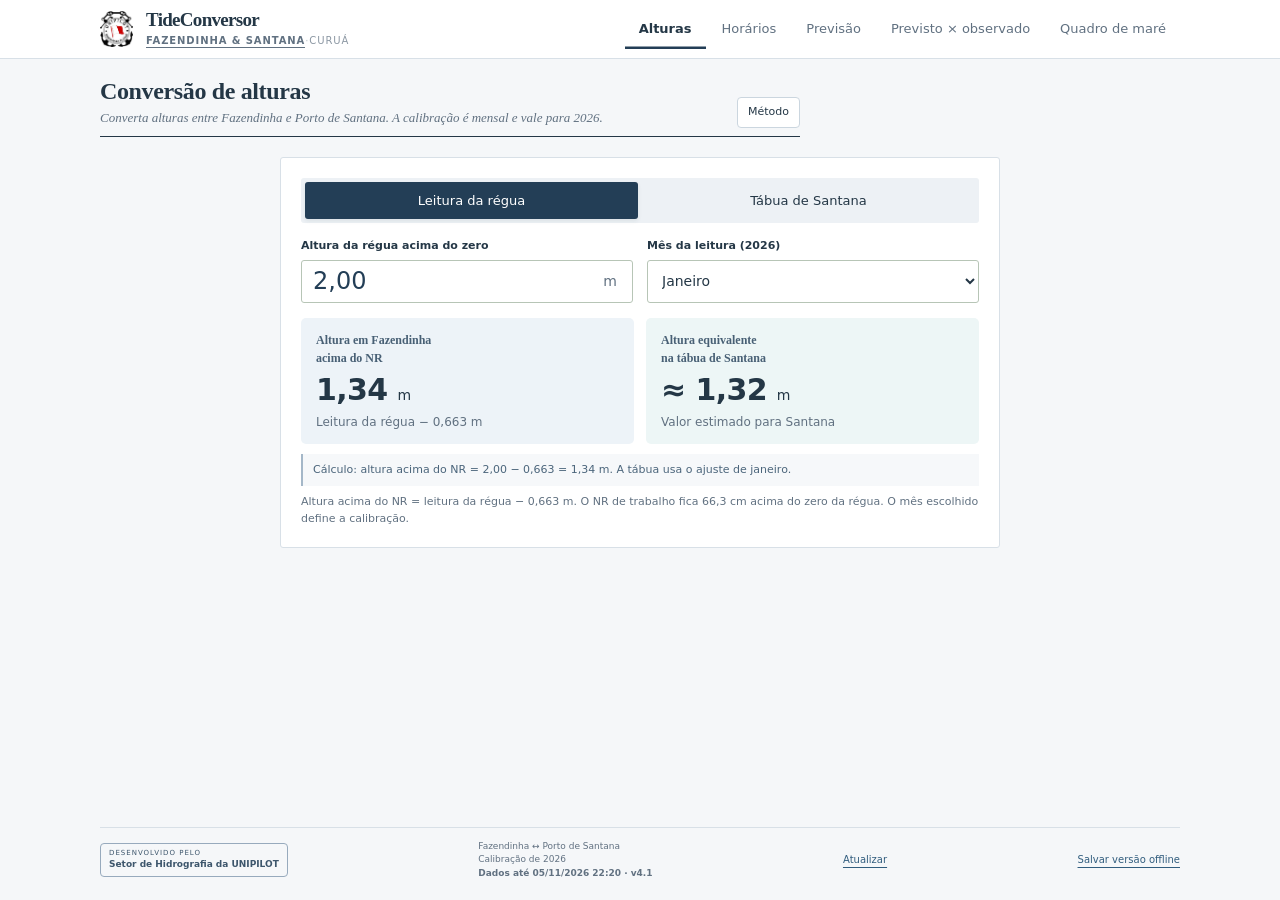
==== tideconversor/index.html @ 1ee5033d "Dados atualizados automaticamente" ====
<!doctype html><html lang="pt-BR"><head><meta charset="utf-8"><meta name="viewport" content="width=device-width,initial-scale=1"><meta name="theme-color" content="#233e56"><meta name="description" content="Converta alturas entre Fazendinha e Porto de Santana. Compare a maré prevista com a maré observada. Consulte o quadro de maré."><title>TideConversor</title><style>
:root{--forest:#173f35;--deep:#15382f;--leaf:#38664d;--sage:#e6ece1;--paper:#f5f4ed;--line:#dadfd3;--muted:#667367;--ochre:#a56c34;--water:#34798a;--ink:#243c32;--card:#fffef9}*{box-sizing:border-box}body{margin:0;background:var(--paper);color:var(--ink);font:15px/1.5 system-ui,-apple-system,sans-serif}button,input,select{font:inherit}button,a,select{touch-action:manipulation}button{cursor:pointer}button:focus-visible,a:focus-visible,input:focus-visible,select:focus-visible{outline:3px solid #c7aa65;outline-offset:4px}button{color:inherit}header{border-bottom:1px solid var(--line);background:#faf9f3}.top{max-width:1140px;margin:auto;padding:22px 28px;display:flex;justify-content:space-between;align-items:center;gap:18px}.brand{display:flex;align-items:center;gap:11px}.logo{width:38px;height:38px;background:var(--forest);border-radius:50%;display:grid;place-items:center;color:#ddd6ab}.brand strong{display:block;font:24px Georgia,serif;letter-spacing:-.7px}.brand span{display:block;font-size:10px;letter-spacing:1.2px;color:var(--muted);text-transform:uppercase}.topnav{display:flex;gap:7px}.topnav button{border:0;background:transparent;border-radius:25px;font-size:13px;padding:11px 19px}.topnav button[aria-selected=true]{color:white;background:var(--forest)}main{max-width:1140px;margin:auto;padding:34px 28px 45px}.hero{position:relative;background:var(--forest);border-radius:23px;overflow:hidden;min-height:195px;padding:30px 34px;color:#fffef0;margin-bottom:26px}.hero .content{position:relative;z-index:1;max-width:540px}.eyebrow{font-size:10px;letter-spacing:1.9px;text-transform:uppercase;font-weight:650;color:#d7ddbd}h1{font:39px/1.13 Georgia,serif;letter-spacing:-1px;margin:12px 0}.hero p{font-size:13px;margin:0;color:#d2e0d4;max-width:390px}.scene{position:absolute;inset:0 0 0 auto;width:55%;height:100%;opacity:.9}.panel[hidden]{display:none}.sectionhead{display:flex;justify-content:space-between;gap:20px;align-items:end;margin:28px 0 18px}h2{font:26px/1.2 Georgia,serif;letter-spacing:-.4px;margin:0 0 6px}.sub{font-size:12px;color:var(--muted);margin:0}.card{background:var(--card);border:1px solid var(--line);border-radius:19px;padding:25px}.converter-layout{display:grid;grid-template-columns:1.5fr 1fr;gap:22px}.label{display:block;font-size:12px;font-weight:650;margin-bottom:9px}.seg{display:flex;padding:4px;border-radius:12px;background:#edf0e8;gap:4px}.seg button{flex:1;border:0;background:none;border-radius:9px;padding:12px 8px;font-size:13px}.seg button[aria-pressed=true]{background:var(--forest);color:white;box-shadow:0 2px 4px #173f3515}.fields{display:grid;grid-template-columns:1fr 1fr;gap:18px;margin:24px 0}.inputbox{display:flex;align-items:center;border:1px solid #b7c5b6;border-radius:10px;overflow:hidden;height:57px}.inputbox input{width:100%;min-width:0;border:0;background:transparent;padding:12px;font-size:26px;color:var(--forest);outline:none}.inputbox span{padding-right:15px;color:var(--muted)}select{width:100%;height:57px;border:1px solid #b7c5b6;border-radius:10px;background:var(--card);color:var(--ink);padding:10px}.results{display:grid;grid-template-columns:1fr 1fr;gap:12px}.result{padding:20px 17px;border-radius:13px;background:#eaf0e3}.result.water{background:#e7f0ef}.result h3{font-size:12px;font-weight:600;margin:0 0 10px;min-height:36px;color:#4c6653}.number{font-size:35px;font-weight:600;line-height:1.2;letter-spacing:-1.3px;white-space:nowrap;font-variant-numeric:tabular-nums}.number small{font-size:15px;letter-spacing:0;font-weight:500}.hint{font-size:11px;color:var(--muted);margin-top:9px}.note{font-size:12px;color:var(--muted);margin:18px 0 0}.warning{padding:12px;border-radius:9px;background:#f7ead3;color:#83561b;font-size:12px;margin-top:14px}.warning[hidden]{display:none}.side{background:#e9eddf;display:flex;flex-direction:column;justify-content:space-between;min-height:350px;border:0}.side h2{font-size:30px;max-width:230px;margin:16px 0}.side p{font-size:13px;max-width:290px;color:#5b6d58}.side .tag{display:inline-block;font-size:10px;color:#5f7454;letter-spacing:1.5px}.mini-wave{width:100%;height:60px;color:#75906c}.footline{display:flex;justify-content:space-between;align-items:center;border-top:1px solid var(--line);padding-top:16px;margin-top:24px;gap:15px;font-size:11px;color:var(--muted)}.textbutton{background:none;border:0;padding:0;color:var(--leaf);text-decoration:underline;text-underline-offset:4px;font-size:12px}.lunar-toolbar{display:grid;grid-template-columns:1fr 1fr 1.3fr;gap:18px;padding:20px 24px;margin-bottom:20px}.lunar-toolbar select{height:43px;font-size:13px}.phasegrid{display:grid;grid-template-columns:1fr 1fr;gap:20px}.phasecard{padding:24px}.phase-title{display:flex;justify-content:space-between;align-items:center;border-bottom:1px solid var(--line);padding-bottom:17px;margin-bottom:20px}.phase-title h3{font:24px Georgia,serif;margin:0 0 4px}.phase-title p{font-size:11px;color:var(--muted);margin:0}.moonicon{display:flex;gap:5px}.moon{width:25px;height:25px;border-radius:50%;border:1px solid #aeb9a4;background:var(--forest)}.moon.full{background:#e1d7ac}.moon.quarter{background:linear-gradient(90deg,var(--forest) 50%,#e1d7ac 50%)}.moon.last{background:linear-gradient(90deg,#e1d7ac 50%,var(--forest) 50%)}.phase-values{display:grid;grid-template-columns:1fr 1fr;gap:18px}.phase-values>div+div{border-left:1px solid var(--line);padding-left:20px}.kind{font-size:11px;color:var(--muted);display:flex;gap:6px;align-items:center;margin-bottom:12px}.dot{display:inline-block;width:7px;height:7px;border-radius:50%;background:var(--leaf)}.dot.bm{background:var(--water)}.lagvalue{font-size:32px;letter-spacing:-1px;font-weight:600;line-height:1.15;font-variant-numeric:tabular-nums}.lagvalue small{font-size:13px;font-weight:400;letter-spacing:0}.direction{font-size:11px;color:var(--muted);margin-top:5px;min-height:16px}.stats{font-size:10px;color:var(--muted);line-height:1.65;margin-top:12px}.sample{color:#96652e;font-size:10px;margin-top:3px}.chart-head{display:flex;justify-content:space-between;gap:20px;align-items:center}.chart-head h3{font:21px Georgia,serif;margin:0}.chart-options{display:flex;gap:6px}.chip{border:1px solid var(--line);border-radius:20px;background:transparent;font-size:11px;padding:7px 12px}.chip[aria-pressed=true]{background:var(--sage);border-color:#a9bba4}.plotwrap{overflow-x:auto}.chart{width:100%;display:block;margin-top:14px;overflow:visible}.chart text{font-family:system-ui,sans-serif}.plotpoint{cursor:pointer}.plotpoint:focus{outline:none;stroke:var(--ochre);stroke-width:3px}.legend{font-size:11px;display:flex;gap:20px;color:var(--muted);margin-top:5px;flex-wrap:wrap}.tablewrap{overflow:auto;margin-top:18px}table{width:100%;border-collapse:collapse;font-size:12px;white-space:nowrap}th{font-weight:600;color:var(--muted);text-align:right;padding:12px 10px;border-bottom:1px solid var(--line)}td{padding:13px 10px;text-align:right;border-bottom:1px solid #e8ece3;font-variant-numeric:tabular-nums}th:first-child,td:first-child{text-align:left}tr.selected{background:#edf2e7}td small{font-size:9px;color:var(--muted);margin-left:5px}.monthbtn{font-size:12px;border:0;background:none;padding:3px 0;text-align:left;color:var(--forest);text-decoration:underline;text-underline-offset:4px}details{margin-top:24px;font-size:12px;color:var(--muted);line-height:1.7}summary{font-size:13px;color:var(--forest);cursor:pointer}details p{max-width:900px}details a{color:var(--leaf)}footer{display:flex;justify-content:space-between;gap:20px;margin-top:26px;padding-top:20px;border-top:1px solid var(--line);font-size:11px;color:var(--muted)}.stamp{font-size:10px;color:#617357;letter-spacing:.8px}.month-title{color:var(--leaf)}.sign-note{display:flex;gap:8px;flex-wrap:wrap;font-size:11px;color:var(--muted);margin-top:14px}.pill{padding:6px 10px;border-radius:20px;background:#e8ece2}.empty{color:#879387}.calibration{padding:14px;background:#e9eee3;border-radius:10px;font-size:11px;font-variant-numeric:tabular-nums}.calendar{display:flex;flex-wrap:wrap;gap:6px;margin-top:15px}.calendar span{padding:5px 9px;border-radius:16px;background:#eff2e9;font-size:10px;color:var(--muted)}@media(max-width:760px){.top{padding:17px 18px}.brand strong{font-size:21px}.brand span{font-size:8px}.logo{width:32px;height:32px}.topnav button{padding:10px 12px;font-size:11px}main{padding:22px 18px 30px}.hero{padding:26px;min-height:200px}.hero h1{font-size:33px;max-width:320px}.hero p{max-width:260px}.scene{width:70%;opacity:.35}.converter-layout{grid-template-columns:1fr}.side{display:none}.card{padding:21px}.lunar-toolbar{grid-template-columns:1fr 1fr;gap:12px}.lunar-toolbar>div:last-child{grid-column:1/-1}.lunar-toolbar .label{min-height:36px}.chart{min-width:800px}.chart text{font-size:14px}.phasegrid{gap:13px}.phasecard{padding:19px 15px}.phase-title h3{font-size:22px}.phase-values{gap:9px}.phase-values>div+div{padding-left:10px}.lagvalue{font-size:27px}.moon{width:18px;height:18px}.chart-head{align-items:start}footer{font-size:10px}.sectionhead h2{font-size:25px}}@media(max-width:460px){.brand span{display:none}.topnav{gap:2px}.topnav button{padding:9px 11px}.hero{min-height:185px}.hero h1{font-size:31px}.phasegrid{grid-template-columns:1fr}.phase-values{gap:20px}.phase-values>div+div{padding-left:20px}.lagvalue{font-size:33px}.phasecard{padding:21px}.moon{width:24px;height:24px}.chart-head{flex-direction:column;gap:12px}.fields{gap:12px}.result{padding:17px 12px}.number{font-size:30px}.sectionhead{gap:12px}.stamp{max-width:100px;text-align:right}.chart text{font-size:14px}.top{gap:8px}.logo{display:none}}@media(prefers-reduced-motion:no-preference){button,.card{transition:background .18s ease,color .18s ease}.panel{animation:appear .25s ease}@keyframes appear{from{opacity:.4;transform:translateY(4px)}to{opacity:1;transform:none}}}

/* Scientific interface */
:root{--forest:#233e56;--deep:#1c3449;--leaf:#315d7e;--sage:#eaf0f5;--paper:#f5f7f9;--line:#d8e0e7;--muted:#617181;--ochre:#9c6d27;--water:#16818b;--ink:#243746;--card:#fff}
body{font-size:14px}header{background:white}.top,main{max-width:1020px}.top{padding:20px 26px}.brand strong{font:650 24px/1.2 system-ui,sans-serif;letter-spacing:-.7px}.brand span{font-size:10px;letter-spacing:.5px;margin-top:4px}.topnav button{border-radius:5px;padding:10px 18px}.sectionhead{margin:6px 0 20px}main{padding-top:28px}h2{font:600 23px/1.3 system-ui,sans-serif;letter-spacing:-.5px}.card{border-radius:7px;box-shadow:none}.converter-layout{display:block;max-width:700px;margin:auto}.converter-layout>.card{padding:27px}.converter-layout~details{max-width:700px;margin:24px auto}.panel#converter>.sectionhead{max-width:700px;margin:0 auto 20px}.seg,.seg button,.inputbox,select{border-radius:5px}.seg{background:#edf1f5}.result{border-radius:5px;background:#edf3f8}.result.water{background:#edf6f6}.result h3{color:#486075}.number{font-size:37px;font-weight:600;letter-spacing:-1px}.fields{margin:24px 0}.lunar-toolbar{padding:19px 22px}.phasecard{padding:22px}.phase-title h3{font:600 20px system-ui,sans-serif}.phase-title{padding-bottom:14px}.phase-values{gap:22px}.lagvalue{font-size:31px}.moonicon{display:none}.chart-head h3{font:600 19px system-ui,sans-serif}.chip,.pill,.calendar span{border-radius:4px}.pill{background:#eaf0f5}.interpretation{border-left:3px solid #8da3b7;background:#edf2f6;padding:11px 14px;color:#435e73}.chart text{fill:#607384}.stats{font-size:11px}.sample{font-size:11px}.chart .plotpoint{fill-opacity:.9}.calibration{background:#edf2f6;border-radius:4px}footer{margin-top:28px}a,.textbutton{color:#315d7e}table{font-size:12px}tr.selected{background:#edf3f8}.calendar span{background:#edf2f6}.result h3{font-size:12px}.sectionhead .sub{font-size:12px}
@media(max-width:760px){.top{padding:17px 18px}.brand strong{font-size:23px}.topnav button{padding:9px 14px}.phasegrid{gap:14px}.sectionhead h2{font-size:22px}.lunar-toolbar{padding:18px}.lunar-toolbar .label{min-height:32px}.converter-layout>.card{padding:22px}.converter-layout~details{margin-top:22px}}
@media(max-width:460px){.top{gap:12px}.brand span{display:none}.brand strong{font-size:22px}.topnav button{font-size:12px;padding:9px 12px}.phasegrid{grid-template-columns:1fr}.phasecard{padding:21px}.lagvalue{font-size:32px}.number{font-size:30px}.result h3{min-height:54px}.result{padding:16px 12px}.converter-layout>.card{padding:18px}.fields{gap:12px}.sectionhead{align-items:center}.chart-head{gap:12px}.chart-head h3{font-size:18px}.label{font-size:11px}}

.institution-logo{display:block;width:48px;height:52px;object-fit:contain}.brand{gap:13px}.developer-stamp{border:1px solid #97aabd;border-radius:4px;padding:9px 12px;display:flex;flex-direction:column;gap:2px;color:#3d566c;max-width:320px}.developer-stamp span{font-size:9px;letter-spacing:1px}.developer-stamp strong{font-size:11px;font-weight:650}footer{align-items:center;flex-wrap:wrap}.calculation{font-size:12px;color:#4b657b;background:#f6f8fa;border-left:2px solid #a4b7c8;padding:10px 12px;margin:16px 0 0;line-height:1.7}.calculation:empty{display:none}.comparison-grid{display:grid;grid-template-columns:repeat(3,1fr);gap:15px;margin-top:21px}.comparison-card h3{font-size:13px;margin:0 0 10px}.comparison-card .number{font-size:29px}.comparison-card .hint{line-height:1.7}.history-plot{margin-top:24px}.history-years{display:flex;gap:20px;margin:20px 0 4px;flex-wrap:wrap;font-size:12px}.history-years label{display:flex;gap:7px;align-items:center;cursor:pointer}.history-years i{width:8px;height:8px;border-radius:50%}.history-years input{accent-color:#315d7e}.history-readout{font-size:12px;color:#3f5f78;padding:11px;background:#eef3f8;margin:13px 0}.history-plot caption{font-size:12px;color:#617181;text-align:left;margin:8px 0 12px}.history-plot select{height:43px;font-size:12px}#historyChart .history-point{cursor:pointer}#historyChart .history-point:focus{stroke:#1b3040;stroke-width:3;outline:none}.reference-help{font-size:12px;color:#617181}@media(max-width:600px){.top{flex-wrap:wrap}.topnav{width:100%;justify-content:space-between}.topnav button{flex:1;padding:10px 8px}.institution-logo{width:39px;height:43px}.brand span{display:block}.comparison-grid{grid-template-columns:1fr}.comparison-card{display:grid;grid-template-columns:1fr 1fr;align-items:center;gap:4px 12px}.comparison-card .hint{grid-column:1/-1}.comparison-card h3{margin:0}.comparison-card .number{text-align:right;font-size:27px}.history-plot .chart-head{align-items:stretch}.history-plot select{width:100%}.developer-stamp{width:100%;max-width:none}footer{gap:16px}.calculation{font-size:11px}}

html{height:100%}body{height:100dvh;min-height:0;overflow:hidden;display:flex;flex-direction:column}header{flex:none}.top{padding:9px 20px;max-width:1120px;gap:16px}.institution-logo{width:33px;height:36px}.brand strong{font-size:21px}.brand span{font-size:9px;margin-top:1px}.topnav{gap:4px}.topnav button{padding:8px 14px;font-size:12px}main{width:100%;max-width:1120px;padding:12px 20px 8px;flex:1;min-height:0;display:flex;flex-direction:column;overflow:hidden}.panel{flex:1;min-height:0;display:flex;flex-direction:column;gap:8px;overflow:hidden}.panel[hidden],[hidden]{display:none!important}.sectionhead,.panel#converter>.sectionhead{margin:0 0 3px;flex:none;gap:12px;width:100%}h2,.sectionhead h2{font-size:20px;margin-bottom:3px}.sub{font-size:11px}.card{padding:15px}.converter-layout{width:100%;max-width:720px;flex:none;margin:0 auto}.converter-layout>.card{padding:20px}.seg button{padding:9px}.fields{margin:15px 0;gap:14px}.label{margin-bottom:5px;font-size:11px}select,.inputbox{height:43px}.inputbox input{padding:8px 11px;font-size:24px}.result{padding:13px 15px}.result h3{min-height:31px;margin-bottom:5px}.number{font-size:31px}.hint{margin-top:5px;font-size:10px}.calculation{padding:7px 10px;margin-top:10px;font-size:11px}.note{margin-top:8px;font-size:11px}.panel details{display:none}.method-button{border:1px solid #cbd6df;background:#fff;border-radius:4px;padding:6px 10px;font-size:11px;white-space:nowrap}.section-actions{display:flex;align-items:center;gap:14px}footer{flex:none;margin:6px 0 0;padding:6px 0 0;gap:14px;font-size:9px;min-height:33px;flex-wrap:nowrap}.developer-stamp{padding:4px 8px;gap:0;max-width:none}.developer-stamp span{font-size:7px}.developer-stamp strong{font-size:9px}footer .textbutton{font-size:10px}.subnav{display:flex;align-items:center;gap:6px;flex:none}.subnav .chip{padding:5px 13px;font-size:11px}.subview{min-height:0;flex:1;overflow:hidden}.subview.card{padding:14px}.subview .tablewrap{margin-top:0;max-height:100%;overflow:auto}.subview table th,.subview table td{padding:6px 9px}.subview table caption{margin:0 0 7px!important;font-size:11px!important}.lunar-toolbar{margin:0;padding:10px 14px;gap:12px;flex:none}.lunar-toolbar select{height:35px;font-size:12px}.lunar-toolbar .label{min-height:0}.phasegrid{gap:14px}.phasecard{padding:16px}.phase-title{padding-bottom:10px;margin-bottom:12px}.phase-title h3{font-size:19px}.phase-title p{font-size:10px}.lagvalue{font-size:30px}.stats{margin-top:8px;font-size:11px}.direction{font-size:11px}.sign-note{margin-top:8px}.pill{padding:4px 8px}.calendar{margin-top:8px}.interpretation{padding:8px 11px}.chart{margin-top:6px;min-width:0}.subview .plotwrap{height:calc(100% - 70px);min-height:140px;overflow:hidden}.subview .chart{width:100%;height:100%;min-width:0}.chart-head h3{font-size:17px}.chart-options{flex:none}.legend{font-size:10px}.chart-head .sub{font-size:10px}.comparison-grid{margin-top:5px;gap:12px}.comparison-card .number{font-size:26px}.comparison-card h3{font-size:12px}.comparison-card .hint{font-size:11px}.history-plot{margin:0}.history-toolbar{display:flex;align-items:center;justify-content:space-between;gap:12px;flex:none}.history-reference{display:flex;gap:8px;align-items:center}.history-reference .label{margin:0}.history-reference select{height:33px;font-size:11px;width:190px}.history-years{margin:8px 0 0;gap:16px;font-size:11px}.history-readout{padding:7px 10px;margin:6px 0 0;font-size:11px}.history-chart-view{display:flex;flex-direction:column}.history-chart-view .plotwrap{flex:1;height:auto;min-height:130px}.history-chart-view .hint{display:none}.comparison-summary{overflow:hidden}.forecast-controls{display:grid;grid-template-columns:1.25fr 1fr .8fr 1.25fr;gap:12px;flex:none;padding:11px 14px}.forecast-controls select,.forecast-controls input{height:37px;width:100%;padding:7px 9px;border:1px solid #b7c5d0;border-radius:4px;background:white;color:var(--ink);font:12px system-ui;min-width:0}.forecast-results{display:grid;grid-template-columns:1fr 1fr;gap:12px;flex:none}.forecast-results .result h3{min-height:0}.forecast-results .number{font-size:29px}.forecast-results .hint{font-size:11px}.forecast-output{flex:1;min-height:0;padding:8px 14px;overflow:hidden;display:flex;flex-direction:column}.forecast-output .chart{flex:1;min-height:90px;width:100%;height:100%;min-width:0}.forecast-output .tablewrap{margin:0;overflow:auto}.forecast-output td,.forecast-output th{padding:9px}.forecast-note{font-size:10px;color:#617181;margin:0;line-height:1.5;flex:none}.forecast-results .hint{min-height:16px}.warning{margin:0;padding:8px 11px;flex:none}.method-dialog{max-width:760px;width:calc(100% - 30px);max-height:85dvh;border:1px solid #becbd5;border-radius:7px;padding:0;color:var(--ink);background:white}.method-dialog::backdrop{background:#17324860}.dialog-head{display:flex;justify-content:space-between;align-items:center;gap:20px;padding:15px 20px;border-bottom:1px solid #d8e0e7}.dialog-head h2{margin:0;font-size:19px}.dialog-head button{border:1px solid #c5d1dc;border-radius:4px;background:#fff;padding:5px 10px}.dialog-body{padding:5px 20px 15px;overflow:auto;max-height:calc(85dvh - 65px);font-size:13px;line-height:1.65}.dialog-body a{color:#315d7e}.dialog-body .calibration{font-size:12px}
@media(max-width:600px){.top{padding:7px 12px;gap:5px}.brand{gap:9px}.institution-logo{width:27px;height:29px}.brand strong{font-size:20px}.brand span{font-size:8px}.topnav{width:100%;justify-content:space-between;gap:3px}.topnav button{flex:1;padding:6px 5px;font-size:11px}main{padding:8px 12px 5px}.sectionhead h2{font-size:17px}.sectionhead .sub{font-size:10px}.section-actions{gap:9px}.method-button{padding:5px 7px;font-size:10px}.sectionhead .textbutton{font-size:10px}.converter-layout>.card{padding:14px}.fields{margin:12px 0;gap:10px}.fields .label{font-size:10px}.fields select{font-size:12px}.result{padding:11px 12px}.result h3{font-size:11px;min-height:31px}.number{font-size:29px}.hint{font-size:10px}.calculation{font-size:10px;padding:7px 9px}.note{font-size:10px}.lunar-toolbar{grid-template-columns:.8fr .65fr 1.35fr;padding:8px;gap:7px}.lunar-toolbar>div:last-child{grid-column:auto}.lunar-toolbar select{font-size:10px;height:33px;padding:5px 4px}.lunar-toolbar .label{font-size:10px;white-space:nowrap}.phasegrid{grid-template-columns:1fr;gap:8px}.phasecard{padding:11px 14px}.phase-title{margin-bottom:8px;padding-bottom:7px;display:flex;align-items:center}.phase-title>div{display:flex;align-items:baseline;gap:9px}.phase-title h3{font-size:17px}.phase-title p{font-size:9px}.phase-values{gap:18px}.phase-values>div+div{padding-left:18px}.kind{font-size:10px;margin-bottom:5px}.lagvalue{font-size:26px}.stats{font-size:9px;margin-top:5px}.direction,.sample{font-size:9px;margin-top:3px}.interpretation{font-size:10px;padding:6px 9px;margin-top:7px}.pill{font-size:9px;padding:3px 6px}.sign-note{gap:5px;margin-top:6px}.calendar{gap:4px;margin-top:6px}.calendar span{padding:3px 6px;font-size:9px}.subnav{gap:5px}.subnav .chip{padding:5px 10px;font-size:10px}.chart-head{flex-direction:row;align-items:center;gap:8px}.chart-head h3{font-size:15px}.chart-head .sub{display:none}.chip{padding:5px 8px;font-size:10px}.subview.card{padding:10px}.subview .tablewrap{margin:0}.subview table{font-size:10px}.subview table th,.subview table td{padding:6px 5px}.subview td small{font-size:9px;display:inline;margin-left:3px}.subview .monthbtn{font-size:10px;line-height:1.2;padding:0}.subview .plotwrap{height:calc(100% - 65px)}.subview .chart{min-width:0}.chart text{font-size:14px}.history-toolbar{gap:8px;flex-wrap:wrap}.history-reference .label{font-size:10px}.history-reference select{height:29px;width:150px;font-size:10px}.comparison-grid{grid-template-columns:1fr;gap:7px;margin-top:6px}.comparison-card{padding:11px 13px;gap:2px 9px}.comparison-card h3{font-size:11px}.comparison-card .number{font-size:23px}.comparison-card .number small{font-size:11px}.comparison-card .hint{font-size:10px;margin-top:3px}.history-years{font-size:10px;gap:10px}.history-readout{font-size:10px;padding:6px 8px}.forecast-controls{grid-template-columns:1fr 1fr;padding:9px;gap:7px 10px}.forecast-controls .label{font-size:10px}.forecast-controls select,.forecast-controls input{height:32px;font-size:11px;padding:5px 7px}.forecast-results{gap:8px}.forecast-results .result{padding:10px 12px}.forecast-results .number{font-size:26px}.forecast-results .hint{font-size:9px;line-height:1.4}.forecast-note{font-size:9px;line-height:1.4}.forecast-output{padding:5px 8px}.forecast-output .hint{font-size:9px}.forecast-output .tablewrap{max-height:100%}.forecast-output th,.forecast-output td{padding:7px 5px;font-size:10px}.forecast-output .chart{min-width:0}footer{padding-top:5px;margin-top:4px;gap:10px;min-height:31px;display:flex;flex-wrap:nowrap}.developer-stamp{width:auto;padding:3px 6px;flex:1}.developer-stamp strong{font-size:8px}.developer-stamp span{font-size:6px}footer>span{display:none}footer .textbutton{font-size:9px}.dialog-body{font-size:12px}.method-dialog{width:calc(100% - 20px)}}
@media(max-height:650px){.panel{gap:5px}.top{padding-top:5px;padding-bottom:5px}.card{padding:10px}.converter-layout>.card{padding:12px}.fields{margin:9px 0}.result{padding:9px 12px}.calculation{margin-top:7px}.phasecard{padding:9px 12px}.phase-title{margin-bottom:6px;padding-bottom:5px}.stats{margin-top:4px}.direction{min-height:12px}.number{font-size:27px}.subview table th,.subview table td{padding-top:4px;padding-bottom:4px}.forecast-controls{padding:7px}.forecast-results .number{font-size:24px}h2,.sectionhead h2{font-size:17px}}
#calendar{display:none}@media(max-height:520px){body{height:auto;min-height:100dvh;overflow:auto}main{overflow:visible}.panel{overflow:visible;min-height:430px}}
.est-sw{display:flex;gap:6px;align-items:center;flex-wrap:wrap}.est-sw a{color:inherit;text-decoration:none;opacity:.72;border-bottom:1.5px solid transparent;padding:1px 0}.est-sw a[aria-current=page]{opacity:1;font-weight:700;border-bottom-color:currentColor}.est-sw i{opacity:.4;font-style:normal}</style><style>/* Aba Previsto × observado (compartilhada pela v1 e pela v2) */
#compare .intro{background:var(--sage);border-radius:14px;padding:12px 16px;font-size:14px;margin:0 0 16px}
#compare .chips{display:flex;gap:8px;flex-wrap:wrap;margin-top:6px}
#compare .cmp-nav{display:flex;gap:8px;align-items:center;flex-wrap:wrap;margin-top:6px}
#compare .cmp-nav input{border:1.5px solid var(--line);border-radius:12px;background:var(--paper);padding:8px 10px;font:inherit;color:inherit;min-width:0}
#compare .step{border:0;background:var(--sage);border-radius:9px;width:34px;height:34px;font-size:18px;cursor:pointer;color:inherit}
#compare .cmp-tag{margin:12px 0 0;font-size:13px;padding:8px 12px;border-radius:10px;background:var(--sage)}
#compare .cmp-tag.test{background:#e0f0e6;color:#1d5a3b}#compare .cmp-tag.fit{background:#eceae2;color:#58564f}#compare .cmp-tag.sparse{background:#fbefd3;color:#6a4710}
#compare .cmp-cards{display:grid;grid-template-columns:repeat(4,1fr);gap:12px;margin:0 0 16px}
#compare .cmp-card{background:var(--card);border:1px solid var(--line);border-radius:14px;padding:12px 14px}
#compare .cmp-card .k{font-size:11px;letter-spacing:.6px;text-transform:uppercase;color:var(--muted)}
#compare .cmp-card .v{font:30px Georgia,serif;letter-spacing:-.8px;margin:2px 0}#compare .cmp-card .v small{font-size:14px;color:var(--muted)}
#compare .cmp-card .s{font-size:12.5px;color:var(--muted);line-height:1.4}
#compare .cmp-verdict{font-size:15px;margin:12px 2px 12px}
#compare .cmp-legend{display:flex;gap:16px;flex-wrap:wrap;color:var(--muted);font-size:12.5px;margin:6px 0}
#compare .cmp-legend i{width:12px;height:12px;border-radius:3px;display:inline-block;margin-right:5px;vertical-align:-2px}
#compare .cmp-chart{position:relative}
#compare canvas{width:100%;display:block}#compare #cmpErr{margin-top:4px}
#compare .cmp-cursor{position:absolute;top:0;bottom:0;width:1px;background:var(--ochre);pointer-events:none}
#compare .cmp-tip{position:absolute;top:6px;z-index:3;background:var(--forest,#173f35);color:#fff;border-radius:10px;padding:8px 11px;font-size:12.5px;line-height:1.45;pointer-events:none;white-space:nowrap;box-shadow:0 2px 8px rgba(0,0,0,.25)}
#compare .card{margin-bottom:16px}
#compare table{width:100%;border-collapse:collapse;font-size:13.5px;font-variant-numeric:tabular-nums}
#compare th,#compare td{text-align:right;padding:7px 9px;border-bottom:1px solid var(--line);white-space:nowrap}
#compare th:first-child,#compare td:first-child{text-align:left}
#compare th{font-size:11px;text-transform:uppercase;letter-spacing:.6px;color:var(--muted);font-weight:600}
#compare td.good{color:#1d7a4b}#compare td.bad{color:#b3402b}
#compare .tablewrap{max-height:340px;overflow:auto}
@media (max-width:860px){#compare .cmp-cards{grid-template-columns:1fr 1fr}}
@media (max-width:480px){#compare .cmp-cards{grid-template-columns:1fr}}
#compare [hidden]{display:none!important}
/* Quadro de maré (carta náutica) */
#carta .carta-box{background:var(--card,#fff);border:2px solid var(--forest,#173f35);outline:1px solid var(--forest,#173f35);outline-offset:3px;padding:18px 20px;margin:4px 4px 16px}
#carta .carta-head{display:flex;flex-direction:column;gap:2px;text-align:center;border-bottom:2px solid var(--forest,#173f35);padding-bottom:10px;margin-bottom:12px}
#carta .carta-head span{font-size:12px;letter-spacing:2.5px;color:var(--muted)}#carta .carta-head b{font:700 21px Georgia,serif;letter-spacing:.5px}#carta .carta-head i{font-size:12.5px;color:var(--muted);font-style:normal}
#carta h3{font:700 12px system-ui,sans-serif;letter-spacing:1.4px;text-transform:uppercase;color:var(--forest,#173f35);margin:16px 0 6px}
#carta .carta-grid{display:grid;grid-template-columns:1.1fr 1fr;gap:22px;align-items:start}
#carta .carta-tab{width:100%;border-collapse:collapse;font-size:13.5px;font-variant-numeric:tabular-nums}
#carta .carta-tab th,#carta .carta-tab td{padding:6px 8px;border:1px solid var(--line);text-align:right}#carta .carta-tab th{font-size:11px;font-weight:600;color:var(--muted);background:var(--sage,#eef)}
#carta .carta-tab th:first-child,#carta .carta-tab td:first-child{text-align:left}#carta .carta-tab td:nth-child(2){text-align:center}
#carta #cartaGerais td:last-child,#carta #cartaQual td:last-child{text-align:left}#carta #cartaQual td:first-child{width:34%}#carta .carta-tab tr.ref td{border-top:2px solid var(--forest,#173f35);font-weight:600}
#carta .carta-const td:nth-child(2){text-align:right}
#carta #cartaSvg{width:100%;height:auto;display:block;max-width:520px}
#carta .carta-note{font-size:12px;color:var(--muted);margin:12px 0 0}
@media (max-width:760px){#carta .carta-grid{grid-template-columns:1fr}#carta .carta-tab{font-size:12.5px}#carta .carta-tab th,#carta .carta-tab td{padding:5px 5px}}
@media print{body *{visibility:hidden!important}#carta,#carta *{visibility:visible!important}#carta{position:absolute;left:0;top:0;width:100%;display:block!important}.noprint{display:none!important}}
/* pontos e curvas */
#compare .cmp-dl{display:flex;gap:16px;flex-wrap:wrap}
#compare .cmp-cards3{grid-template-columns:repeat(3,1fr);margin:14px 0 0}
@media (max-width:760px){#compare .cmp-cards3{grid-template-columns:1fr}}
#compare .cmp-evhead{display:flex;justify-content:space-between;align-items:center;gap:12px;flex-wrap:wrap}#compare .cmp-evhead h3{margin:0}
#compare .cmp-legend i.dot{border-radius:50%;width:10px;height:10px}#compare .cmp-legend i.ring{background:transparent;border:2px solid #009E73}
#compare .cmp-legend i.tri{width:0;height:0;border-left:6px solid transparent;border-right:6px solid transparent;border-bottom:10px solid currentColor;border-radius:0;background:none}
#compare .cmp-legend i.gap{background:rgba(150,160,150,.3)}
#compare #cmpOv{cursor:pointer}
#carta .carta-chart th,#carta .carta-chart td{text-align:center}#carta .carta-chart td:first-child,#carta .carta-chart th:first-child{text-align:left}
#carta .carta-chart tr.faz td{font-weight:700;background:var(--sage,#eef)}#carta .carta-chart tr.oficial td{color:var(--muted)}

:root{--c-pm:#D55E00;--c-bm:#0072B2}
/* Previsão */
#forecast .fc-bar{display:flex;gap:10px;flex-wrap:wrap;align-items:center;margin:14px 0}
#forecast .fc-bar select,#forecast .fc-bar input{border:1.5px solid var(--line);background:var(--paper);padding:9px 10px;font:inherit;color:inherit;min-width:0;height:42px}
#forecast .fc-date{display:flex;gap:6px;align-items:center}
#forecast .fc-date .step{border:0;background:var(--sage);width:40px;height:42px;font-size:20px;color:inherit}
#forecast .fc-read{display:grid;grid-template-columns:repeat(3,1fr);gap:0;margin-bottom:10px;border-bottom:1px solid var(--line)}
#forecast .fc-read>div{padding:4px 14px 12px;border-left:1px solid var(--line)}#forecast .fc-read>div:first-child{border-left:0;padding-left:2px}
#forecast .fc-read .k{display:block;font-size:11px;letter-spacing:.08em;text-transform:uppercase;color:var(--muted)}
#forecast .fc-read .v{display:block;font:600 clamp(24px,3.4vw,32px) var(--serif,Georgia,serif);letter-spacing:-.02em}#forecast .fc-read .v small{font-size:.5em;color:var(--muted)}
#forecast .fc-read .s{display:block;font-size:12.5px;color:var(--muted)}
#forecast canvas{width:100%;display:block}
#forecast .fc-day{list-style:none;margin:10px 0 0;padding:0;display:flex;gap:8px 18px;flex-wrap:wrap;font-size:13.5px;font-variant-numeric:tabular-nums}
#forecast .fc-day li{white-space:nowrap}#forecast .fc-day .pm b{color:var(--c-pm,#D55E00)}#forecast .fc-day .bm b{color:var(--c-bm,#0072B2)}
#forecast .fc-warn{background:var(--warn-bg,#fff4dc);color:var(--warn-ink,#6a4710);padding:8px 12px;margin:0 0 10px;font-size:13px}
@media (max-width:600px){#forecast .fc-read{grid-template-columns:1fr 1fr}#forecast .fc-read>div:first-child{grid-column:1/-1;border-bottom:1px solid var(--line);margin-bottom:6px}#forecast .fc-read>div:nth-child(2){border-left:0;padding-left:2px}}
/* Previsto × observado compacto */
#compare .cmp-ctl{display:flex;gap:10px;flex-wrap:wrap;align-items:center;margin:12px 0 14px}
#compare .cmp-ctl select,#compare .cmp-ctl input{border:1.5px solid var(--line);background:var(--paper);padding:8px 10px;font:inherit;color:inherit;height:40px;min-width:0}
#compare .cmp-ctl .cmp-nav{margin:0;display:flex;gap:6px;align-items:center}
#compare .cmp-ctl .step{height:40px;width:40px}
#compare .cmp-ctl .chips{margin:0}
#compare .cmp-tag{margin:0 0 0 auto;padding:5px 10px;font-size:12px;font-weight:600}
#compare .cmp-grid{display:grid;grid-template-columns:minmax(0,1.9fr) minmax(0,1fr);gap:16px;align-items:start}
#compare .cmp-grid .fig{margin:0}
#compare .cmp-cards{display:grid;grid-template-columns:1fr 1fr;margin:0}
#compare .cmp-cards .cmp-card:nth-child(odd){border-left:0;padding-left:4px}
#compare .cmp-cards .cmp-card:nth-child(n+3){border-top:1px solid var(--line)}
#compare .cmp-card .v{font-size:clamp(22px,2.2vw,28px)}
#compare .cmp-empty{grid-column:1/-1;padding:12px 4px;color:var(--muted);font-size:13.5px}
#compare .cmp-all{font-size:12.5px;color:var(--muted);margin:10px 0 14px;line-height:1.5}
#compare .cmp-table{margin-top:16px}#compare .cmp-table summary{font:600 14px var(--serif,Georgia,serif)}
#compare .cmp-legend{margin:6px 0 0;gap:6px 14px;font-size:12px}
#compare canvas#cmpOv{margin-bottom:6px}
@media (max-width:900px){#compare .cmp-grid{grid-template-columns:minmax(0,1fr)}#compare .cmp-tag{margin-left:0}}

#compare .cx-qc{display:block;margin:6px 0 12px}#compare .cx-qc summary{cursor:pointer;font-weight:600}#compare .cx-qc table{width:100%;font-size:13px}#compare .cx-qc th,#compare .cx-qc td{text-align:center;white-space:nowrap;padding:6px 3px}#compare .cx-qc th:first-child,#compare .cx-qc td:first-child{text-align:left}#compare .cx-qc tr.qc-bad td{color:#B45309;font-weight:600}#compare .cx-qcn{font-size:12.5px;color:var(--muted);line-height:1.5}
@media (max-width:700px){#compare .cx-qc table{font-size:12px}#compare .cx-qc th{font-size:11px;white-space:normal}}
#compare .cx-seg.cx-datum{display:grid;grid-template-columns:1fr 1fr;width:100%;margin:8px 0 2px}#compare .cx-datum .cx-b{min-width:0;white-space:normal;line-height:1.2;padding:8px 6px}
#compare .cx-dhn{margin:8px 0}#compare .cx-dhn table{width:100%;font-size:13.5px}#compare .cx-dhn th,#compare .cx-dhn td{text-align:center;padding:6px 4px}#compare .cx-dhn th:first-child,#compare .cx-dhn td:first-child{text-align:left}#compare .cmp-legend .dia{display:inline-block;width:9px;height:9px;transform:rotate(45deg);background:#CC79A7;margin-right:6px;vertical-align:middle}
#compare .cx-dhn table{table-layout:fixed}#compare .cx-dhn th:first-child{width:44%}#compare .cx-dhn th,#compare .cx-dhn td{white-space:normal!important;font-size:13px;padding:6px 3px}#compare .cx-dhn td:first-child{line-height:1.25}

/* Acabamento editorial, no estilo de periódico científico (compartilhado pela v1 e pela v2) */
:root{--serif:Charter,"Iowan Old Style","Palatino Linotype","Book Antiqua",Georgia,serif}
h1,h2,h3,.subhead,.brand strong{font-family:var(--serif)}
h2{font-weight:600;letter-spacing:-.015em;font-size:clamp(22px,2.6vw,28px)}
h3{font-size:clamp(14px,1.4vw,15.5px)}
.sectionhead{border-bottom:1.5px solid var(--ink,#222);padding-bottom:12px}
.sub{font-family:var(--serif);font-style:italic}
.card{border-radius:3px;box-shadow:none}
.chip,.step,.cmp-nav input,select,.inputbox,.seg,.seg button{border-radius:3px}
.chip[aria-pressed=true]{font-weight:600}
/* abas como índice de revista */
.topnav{gap:2px}
.topnav button,.topnav button[aria-selected=true]{background:transparent!important;border-radius:0!important;padding:10px 14px!important;color:var(--muted)!important;box-shadow:inset 0 -2px 0 transparent}
.topnav button[aria-selected=true]{color:var(--ink)!important;font-weight:650;box-shadow:inset 0 -2.5px 0 var(--forest,#173f35)}
.topnav button:hover{color:var(--ink)!important}
/* tabelas "booktabs": só régua superior, sob o cabeçalho e inferior */
.panel table{border-collapse:collapse;font-variant-numeric:tabular-nums lining-nums}
.panel thead th{border-top:1.5px solid var(--ink,#222);border-bottom:1px solid var(--ink,#222);background:transparent;font-weight:600}
.panel tbody td{border-bottom:1px solid var(--line)}
.panel tbody tr:last-child td{border-bottom:1.5px solid var(--ink,#222)}
.panel tbody th{font-weight:600}
/* legendas de figuras e tabelas */
figure{margin:0}
.fig-cap,.cmp-tabhead,.carta-note{font:clamp(12.5px,1.2vw,13.5px)/1.5 var(--serif);color:var(--ink,#222);margin:10px 0 0}
.fig-cap b,.cmp-tabhead b{font-variant:small-caps;letter-spacing:.04em;font-weight:700}
.cmp-tabhead{margin:22px 0 8px}
.cmp-legend{font-family:ui-sans-serif,system-ui,sans-serif}
/* Previsto × observado */
#compare .intro{background:transparent;border:0;border-left:3px solid var(--forest,#173f35);border-radius:0;padding:2px 0 2px 14px;font:clamp(14.5px,1.5vw,15.5px)/1.6 var(--serif)}
#compare .cmp-cards{gap:0;border-top:1.5px solid var(--ink,#222);border-bottom:1.5px solid var(--ink,#222);margin-bottom:6px}
#compare .cmp-card{border:0;border-radius:0;background:transparent;padding:12px 16px;border-left:1px solid var(--line)}
#compare .cmp-card:first-child{border-left:0;padding-left:4px}
#compare .cmp-card .k{font-size:11px;letter-spacing:.08em}
#compare .cmp-card .v{font:600 clamp(24px,2.8vw,30px) var(--serif);letter-spacing:-.02em}
#compare .cmp-verdict{font:clamp(15px,1.6vw,16.5px)/1.55 var(--serif);margin:16px 0}
#compare .cmp-tag{border-radius:3px}
#compare .cmp-tip{border-radius:3px;font-family:ui-sans-serif,system-ui,sans-serif}
#compare .fig{padding:16px 18px 12px}
/* Quadro de informações da maré */
#carta .carta-box{border:2px solid var(--ink,#222);outline:1px solid var(--ink,#222);outline-offset:4px;border-radius:0;padding:clamp(14px,2.2vw,22px) clamp(14px,2.4vw,26px);margin:6px 6px 22px;background:var(--card)}
#carta .carta-head{border-bottom:1.5px solid var(--ink,#222);padding-bottom:12px;margin-bottom:6px}
#carta .carta-head span{font:600 clamp(11px,1.1vw,12px) ui-sans-serif,system-ui,sans-serif;letter-spacing:.3em;color:var(--ink)}
#carta .carta-head b{font:700 clamp(20px,2.6vw,26px) var(--serif);letter-spacing:.02em;margin:4px 0}
#carta .carta-head i{font:italic clamp(12.5px,1.2vw,14px) var(--serif);color:var(--muted)}
#carta h3{font:600 clamp(14px,1.3vw,15px) var(--serif);letter-spacing:0;text-transform:none;color:var(--ink);margin:22px 0 8px}
#carta .carta-tab{font-size:clamp(13px,1.3vw,14.5px)}
#carta .carta-tab th{font:600 10.5px ui-sans-serif,system-ui,sans-serif;letter-spacing:.06em;text-transform:uppercase;color:var(--ink);background:transparent}
#carta .carta-tab th,#carta .carta-tab td{border-left:0;border-right:0;padding:8px 10px}
#carta .carta-chart{font-size:clamp(13.5px,1.4vw,15px)}#carta .carta-chart th[colspan]{border-bottom:1px solid var(--ink);white-space:normal}
#carta .carta-chart tr.faz td{background:transparent;font-weight:700;font-size:1.06em}
#carta .carta-chart td{padding:9px 8px}
#carta .carta-grid{grid-template-columns:minmax(0,.85fr) minmax(0,1.15fr);gap:26px}#carta table,#carta th,#carta td{white-space:normal}#carta .carta-chart th,#carta .carta-chart td{white-space:nowrap}#carta .carta-grid>*{min-width:0}
#carta .carta-fig{margin-top:6px}#carta .carta-obs{margin:6px 0 0;padding-left:1.5em;font:clamp(12.5px,1.2vw,13.5px)/1.5 var(--serif)}#carta .carta-obs li{margin:3px 0}#carta .carta-rntab tr.carta-lv td{font-style:italic;color:var(--muted,#667)}
#carta #cartaSvg{max-width:none;width:100%}
#carta tr.ref td{border-top:1.5px solid var(--ink)}
@media (max-width:760px){#carta .carta-grid{grid-template-columns:minmax(0,1fr)}#compare .cmp-card{border-left:0;border-top:1px solid var(--line);padding:10px 4px}#compare .cmp-card:first-child{border-top:0}#carta .carta-box{padding:16px 14px}#carta .carta-head b{font-size:23px}#carta .carta-tab th,#carta .carta-tab td{padding:6px 6px}}
#carta .tablewrap-x{overflow-x:auto;-webkit-overflow-scrolling:touch}
@media (max-width:480px){#carta .carta-chart thead tr:first-child th:nth-child(2),#carta .carta-chart thead tr:first-child th:nth-child(3),#carta .carta-chart tbody td:nth-child(2),#carta .carta-chart tbody td:nth-child(3){display:none}#carta .carta-box{padding:12px 9px;margin:4px 2px 18px;outline-offset:3px}#carta .carta-chart{font-size:12px}#carta .carta-chart th,#carta .carta-chart td{padding:6px 2px}#carta .carta-chart td:first-child,#carta .carta-chart th:first-child{width:66px;white-space:normal}#carta .carta-chart td:nth-child(4){font-size:11px;letter-spacing:-.02em}#carta .carta-chart th{font-size:9.5px;letter-spacing:.03em}.sectionhead{align-items:flex-start}}
@media print{.topnav,header,footer{display:none}}
.topnav button{white-space:nowrap}
@media (max-width:900px){.topnav button,.topnav button[aria-selected=true]{padding:10px 8px!important;font-size:12.5px}.topnav{gap:0;flex-wrap:wrap;justify-content:flex-end}}
@media (max-width:560px){.top{flex-wrap:wrap}.topnav{display:grid;grid-template-columns:repeat(3,1fr);width:100%;gap:0}.topnav button,.topnav button[aria-selected=true]{white-space:normal;text-align:center;line-height:1.2;min-height:42px;padding:8px 4px!important}}
@media (max-width:600px){#valueDown,#valueUp,#dayPrev,#dayNext,#nowBtn,.step{min-width:42px;min-height:42px}.chip{min-height:38px}#carta .carta-const{font-size:12px}#carta .carta-const th,#carta .carta-const td{padding:6px 3px}#carta .carta-const th{font-size:10px;letter-spacing:.02em}#carta .carta-tab th{font-size:10.5px}.rangebar .lbl{font-size:11px}}
/* celular: texto mínimo de 12 px e alvos de toque de pelo menos 40 px */
@media (max-width:600px){
  .sub,.hint,.note,.label,.stats,.sample,.direction,.legend,.calendar span,.pill,.kind,.chip,.textbutton,.method-button,.cmp-legend,.carta-note,.fig-cap,.cmp-tabhead,.cmp-card .k,details,details p,summary,.footline,footer,small{font-size:max(12px,1em)}
  .sub,.hint,.note,.label,.stats,.sample,.chip,.textbutton,.method-button,.pill,.kind,.legend,footer,.footline,.calendar span{font-size:12px!important}
  select,input:not([type=checkbox]):not([type=radio]):not([type=range]),.chip,.textbutton,.method-button,.step,.seg button{min-height:40px}
  .textbutton,.method-button,.chip{display:inline-flex;align-items:center}
  .inputbox input{min-height:0}
  td small,.calculation,.cmp-card .k,.result h3,.history-readout{font-size:11.5px!important}
  .calculation{font-size:12px!important}
}

/* Tabela 5 (constantes): tudo centralizado nas células */
#carta .carta-const th,#carta .carta-const td,#carta .carta-const td:first-child,#carta .carta-const th:first-child,#carta .carta-const td:nth-child(2){text-align:center}
@media (max-width:600px){#compare .cmp-dl{gap:14px}#compare .cmp-dl .textbutton{min-height:32px;padding:0;border:0;background:none;text-decoration:underline;font-size:13px!important}#compare .cmp-ctl{gap:8px;margin:10px 0}}
/* Horários */
#lag .lag-bar{display:flex;gap:12px;align-items:center;flex-wrap:wrap;margin:14px 0}
#lag .lag-bar label{font-size:12px;letter-spacing:.08em;text-transform:uppercase;color:var(--muted)}
#lag .lag-bar select,#lag .lag-optrow select{border:1.5px solid var(--line);background:var(--paper);padding:8px 10px;font:inherit;color:inherit;height:40px;min-width:150px}
#lag .lag-key{margin-left:auto;font-size:12.5px;color:var(--muted)}
#lag .lag-cards{display:grid;grid-template-columns:1fr 1fr;gap:14px;margin-bottom:16px}
#lag .lag-card{border:1px solid var(--line);background:var(--card);padding:14px 16px}
#lag .lag-cy{font:600 17px var(--serif,Georgia,serif);display:flex;justify-content:space-between;align-items:baseline;gap:8px;flex-wrap:wrap;border-bottom:1px solid var(--line);padding-bottom:8px;margin-bottom:10px}
#lag .lag-cy span{font:12.5px ui-sans-serif,system-ui,sans-serif;color:var(--muted)}
#lag .lag-two{display:grid;grid-template-columns:1fr 1fr;gap:12px}
#lag .lag-two .k{display:block;font-size:11.5px;letter-spacing:.06em;text-transform:uppercase;font-weight:700}
#lag .lag-two .v{display:block;font:600 clamp(26px,3.4vw,34px) var(--serif,Georgia,serif);letter-spacing:-.02em;font-variant-numeric:tabular-nums}
#lag .lag-two .v small{font-size:.45em;color:var(--muted)}#lag .lag-two .s{display:block;font-size:12.5px;color:var(--muted)}
#lag canvas{width:100%;display:block;cursor:pointer}
#lag .lag-tabhead{font:600 14px var(--serif,Georgia,serif);margin:20px 0 6px}
#lag table{width:100%;font-size:14px}#lag th,#lag td{text-align:center;white-space:nowrap}#lag td:first-child,#lag th:first-child{text-align:left}
#lag td small{color:var(--muted);font-size:.8em}#lag tbody tr{cursor:pointer}#lag tbody tr.sel td{background:rgba(165,108,52,.14);font-weight:600}
#lag .lag-optrow{display:flex;gap:16px;flex-wrap:wrap;margin-top:8px}#lag .lag-optrow label{display:flex;flex-direction:column;gap:4px;font-size:12px;color:var(--muted)}
@media (max-width:700px){#lag .lag-cards{grid-template-columns:1fr}#lag .lag-key{margin-left:0;width:100%}#lag table{font-size:13px}#lag th,#lag td{padding:7px 3px}}
/* Previsão por dias */
#forecast .fc-readout{margin:0 0 8px;font-size:14.5px;min-height:1.5em;font-variant-numeric:tabular-nums}
#forecast .fc-days{display:grid;grid-template-columns:repeat(auto-fit,minmax(210px,1fr));gap:12px;margin:12px 0}
#forecast .fc-dayc{border:1px solid var(--line);background:var(--card);padding:10px 14px}
#forecast .fc-dayc h3{font:600 14.5px var(--serif,Georgia,serif);margin:0 0 6px;text-transform:capitalize}
#forecast .fc-dayc ul{list-style:none;margin:0;padding:0;font-size:14px;font-variant-numeric:tabular-nums;display:grid;gap:3px}
#forecast .fc-dayc .pm b{color:var(--c-pm,#D55E00)}#forecast .fc-dayc .bm b{color:var(--c-bm,#0072B2)}
#forecast .fc-bar .chips{display:flex;gap:6px;margin:0}
/* unidades sempre em minúscula: "m", "min" */
#carta .carta-tab th,#compare th,#lag th,#forecast th{text-transform:none;letter-spacing:.01em}
#carta .carta-tab th{font-size:12px;font-weight:600}
@media (max-width:700px){#lag table{font-size:12.5px}#lag th,#lag td{padding:7px 2px}}
#forecast .fc-dayc .obs{display:block;font-size:12.5px;color:var(--muted);padding-left:1.1em}
#forecast .fc-bar .chip:disabled{opacity:.4;cursor:default}
#forecast .cmp-legend{font-size:12px;margin:8px 0 0;display:flex;gap:6px 14px;flex-wrap:wrap}#forecast .cmp-legend i{width:12px;height:12px;border-radius:3px;display:inline-block;margin-right:5px;vertical-align:-2px}#forecast .cmp-legend i.dot{border-radius:50%}
/* Previsão: (a) nível e (b) diferença no mesmo eixo de tempo */
#forecast .fc-bar{display:flex;gap:10px 18px;flex-wrap:wrap;align-items:flex-end;margin:12px 0}
#forecast .fc-f{display:flex;flex-direction:column;gap:4px;font-size:11.5px;letter-spacing:.06em;text-transform:uppercase;color:var(--muted)}
#forecast .fc-f select,#forecast .fc-f input{border:1.5px solid var(--line);background:var(--paper);padding:8px 10px;font:inherit;font-size:14px;letter-spacing:0;text-transform:none;color:var(--ink);height:40px;min-width:0}
#forecast .fc-date{display:flex;gap:6px;align-items:center}#forecast .fc-date .step{border:0;background:var(--sage);width:40px;height:40px;font-size:20px;color:inherit}
#forecast .chips{display:flex;gap:6px;flex-wrap:wrap;margin:0}
#forecast .fc-readout{margin:0 0 8px;font-size:14.5px;min-height:1.5em;font-variant-numeric:tabular-nums}
#forecast .fc-wrap{position:relative}#forecast .fc-wrap canvas{width:100%;display:block}#forecast #fcErr{margin-top:2px}
#forecast .cmp-cursor{position:absolute;top:0;bottom:0;width:1px;background:var(--ochre);pointer-events:none}
#forecast .fc-days{display:grid;grid-template-columns:repeat(auto-fit,minmax(210px,1fr));gap:12px;margin:12px 0}
#forecast .fc-dayc{border:1px solid var(--line);background:var(--card);padding:10px 14px}
#forecast .fc-dayc h3{font:600 14.5px var(--serif,Georgia,serif);margin:0 0 6px;text-transform:capitalize}
#forecast .fc-dayc ul{list-style:none;margin:0;padding:0;font-size:14px;font-variant-numeric:tabular-nums;display:grid;gap:3px}
#forecast .fc-dayc .pm b{color:var(--c-pm,#D55E00)}#forecast .fc-dayc .bm b{color:var(--c-bm,#0072B2)}
#forecast .fc-dayc .obs{display:block;font-size:12.5px;color:var(--muted);padding-left:1.1em}
#forecast .fc-warn{background:var(--warn-bg,#fff4dc);color:var(--warn-ink,#6a4710);padding:8px 12px;margin:0;font-size:13px}
#forecast .cmp-legend{font-size:12px;margin:8px 0 0;display:flex;gap:6px 14px;flex-wrap:wrap}#forecast .cmp-legend i{width:12px;height:12px;border-radius:3px;display:inline-block;margin-right:5px;vertical-align:-2px}#forecast .cmp-legend i.dot{border-radius:50%}
#forecast .chip:disabled{opacity:.4;cursor:default}
/* ===== Previsto × observado, mobile-first ===== */
#compare .cx-period{padding:12px 14px;margin:10px 0;display:grid;gap:10px}
#compare .cx-nav{display:grid;grid-template-columns:48px minmax(0,1fr) 48px;gap:8px}
#compare .cx-row2{display:grid;grid-template-columns:minmax(0,1fr) auto;gap:8px}
#compare .cx-today{border:1.5px solid var(--forest,#173f35);background:var(--card);color:var(--forest,#173f35);font:700 14px ui-sans-serif,system-ui,sans-serif;padding:0 18px;min-height:46px}
#compare .cx-nav .step{height:52px;width:auto;border:0;background:var(--sage);font-size:24px;color:inherit}
#compare .cx-date{display:flex;flex-direction:column;justify-content:center;border:1.5px solid var(--line);background:var(--paper);padding:3px 12px;min-width:0}
#compare .cx-date span{font-size:10.5px;letter-spacing:.08em;text-transform:uppercase;color:var(--muted)}
#compare .cx-date input{border:0;background:transparent;font:600 18px var(--serif,Georgia,serif);color:inherit;padding:0;height:28px;min-width:0;width:100%}
#compare .cx-seg{display:grid;grid-template-columns:repeat(5,1fr);border:1.5px solid var(--line)}
#compare .cx-b{border:0;border-left:1px solid var(--line);background:var(--paper);padding:0 4px;font:600 14px ui-sans-serif,system-ui,sans-serif;color:inherit;min-height:46px}
#compare .cx-b:first-child{border-left:0}#compare .cx-b[aria-pressed=true]{background:var(--forest,#173f35);color:#fff}
#compare .cx-more summary{font-size:13.5px;color:var(--muted);cursor:pointer;padding:4px 0}
#compare .cx-opts{display:grid;gap:12px;margin-top:8px}
#compare .cx-f{display:flex;flex-direction:column;gap:5px;font-size:11.5px;letter-spacing:.07em;text-transform:uppercase;color:var(--muted)}
#compare .cx-f select{border:1.5px solid var(--line);background:var(--paper);padding:8px 10px;font:inherit;font-size:14px;letter-spacing:0;text-transform:none;color:var(--ink);height:44px}
#compare .cx-f .chips{display:flex;gap:6px;flex-wrap:wrap;margin:0}
#compare .cx-result{padding:14px 16px;margin:0 0 12px}
#compare .cx-top{display:flex;justify-content:space-between;align-items:center;gap:8px;flex-wrap:wrap}
#compare .cx-top .cmp-tag{margin:0;padding:4px 10px}
#compare .cx-range{font-size:12.5px;color:var(--muted);font-variant-numeric:tabular-nums}
#compare .cx-hero{display:flex;align-items:center;gap:16px;margin:12px 0 4px}
#compare .cx-big{display:flex;align-items:baseline;gap:4px;line-height:1}
#compare .cx-big b{font:700 clamp(52px,16vw,68px)/1 var(--serif,Georgia,serif);letter-spacing:-.03em;font-variant-numeric:tabular-nums}
#compare .cx-big small{font-size:20px;color:var(--muted)}
#compare .cx-hl{display:flex;flex-direction:column;gap:6px;align-items:flex-start}
#compare .cx-lbl{font-size:11.5px;letter-spacing:.08em;text-transform:uppercase;color:var(--muted)}
#compare .cx-rate{display:inline-block;padding:4px 12px;font-weight:700;font-size:15px;border-radius:3px;color:#fff;min-height:1px}
#compare .cx-rate:empty{display:none}#compare .cx-rate.r1,#compare .cx-rate.r2{background:#1d7a4b}#compare .cx-rate.r3{background:#9a6a1f}#compare .cx-rate.r4{background:#b3402b}
#compare .cx-sent{font:15px/1.5 var(--serif,Georgia,serif);margin:8px 0 10px}
#compare .cx-mini{display:grid;grid-template-columns:repeat(3,1fr);border-top:1px solid var(--line)}
#compare .cx-mini>div{padding:10px 6px 2px;border-left:1px solid var(--line);display:flex;flex-direction:column;gap:2px;min-width:0}#compare .cx-mini>div:first-child{border-left:0;padding-left:0}
#compare .cx-mini .k{font-size:11px;letter-spacing:.05em;text-transform:uppercase;color:var(--muted);line-height:1.25}
#compare .cx-mini .v{font:700 20px var(--serif,Georgia,serif);font-variant-numeric:tabular-nums}#compare .cx-mini .v small{font-size:12px;color:var(--muted);font-weight:400}
#compare .cx-fig{padding:12px 12px 10px}
#compare .cx-read{margin:0 0 8px;padding:8px 10px;background:var(--sage);font-size:13.5px;line-height:1.5;min-height:5.2em;font-variant-numeric:tabular-nums}
#compare .cx-ovbar{font-size:12px;color:var(--muted);margin:12px 0 4px}
#compare .cx-h{font:600 15px var(--serif,Georgia,serif);margin:0 0 6px}
#compare .cx-tides{padding:12px 14px;margin:12px 0}
#compare .cmp-evhead{display:flex;justify-content:space-between;align-items:flex-start;gap:10px;flex-wrap:wrap}
#compare .cmp-evhead h3{margin:0;font:600 16px var(--serif,Georgia,serif)}#compare .cmp-evhead h3 small{display:block;font:12.5px ui-sans-serif,system-ui,sans-serif;color:var(--muted);margin-top:2px}
#compare .cx-wrap{max-height:520px;overflow:auto;margin-top:8px}
#compare .cx-actions{display:flex;gap:18px;flex-wrap:wrap;margin:6px 2px 12px}
#compare .cx-how{margin:8px 0}
#compare canvas{width:100%;display:block}
@media (min-width:900px){
  #compare .cx-period{grid-template-columns:minmax(0,1fr) minmax(0,1fr);align-items:center}#compare .cx-more{grid-column:1/-1}
  #compare .cx-opts{grid-template-columns:1fr 1fr}
  #compare .cx-result{display:grid;grid-template-columns:minmax(0,1fr) minmax(0,1.2fr);gap:0 24px;align-items:center}
  #compare .cx-top{grid-column:1/-1}#compare .cx-hero{margin:4px 0}#compare .cx-sent{margin:4px 0}#compare .cx-mini{grid-column:1/-1}
}
@media (max-width:700px){
  #compare .cx-table thead{display:none}
  #compare .cx-table,#compare .cx-table tbody{display:block;width:100%}
  #compare .cx-table tr{display:grid;grid-template-columns:1fr 1fr;gap:3px 12px;padding:12px 4px;border-bottom:1px solid var(--line)}
  #compare .cx-table td{display:block;border:0;padding:0;text-align:left;white-space:normal;font-size:14px}
  #compare .cx-table td::before{content:attr(data-l);display:block;font:400 10.5px ui-sans-serif,system-ui,sans-serif;letter-spacing:.07em;text-transform:uppercase;color:var(--muted)}
  #compare .cx-table td.cx-type{grid-column:1;grid-row:1;font:700 15px var(--serif,Georgia,serif)}#compare .cx-table td.cx-type::before,#compare .cx-table td.cx-when::before{display:none}
  #compare .cx-table td.cx-when{grid-column:2;grid-row:1;text-align:right;color:var(--muted)}
  #compare .cx-table td:nth-child(3){grid-column:1;grid-row:3}#compare .cx-table td:nth-child(4){grid-column:1;grid-row:2}#compare .cx-table td:nth-child(5){grid-column:2;grid-row:2;text-align:right}
  #compare .cx-table td.cx-err{grid-column:2;grid-row:3;text-align:right;font:700 18px var(--serif,Georgia,serif)}
  #compare .cx-table tr.pm td.cx-type{color:var(--c-pm,#D55E00)}#compare .cx-table tr.bm td.cx-type{color:var(--c-bm,#0072B2)}
  #compare .cx-read{min-height:6.2em}
  #compare .cx-wrap{max-height:none;overflow:visible}
}
#compare .cx-msel{margin:0 0 8px;padding:7px 10px;background:var(--sage);font-size:13.5px;min-height:2.6em;line-height:1.45}

/* Previsão compacta: tudo em uma tela */
#forecast .fc-head{margin:0 0 6px;padding-bottom:6px}#forecast .fc-head h2{font-size:clamp(20px,2.4vw,26px)}
#forecast .fc-bar{display:grid;grid-template-columns:minmax(0,1.2fr) minmax(0,1fr);grid-template-areas:'loc datum' 'date days';gap:8px;margin:6px 0 8px;align-items:end}
#forecast .fc-loc{grid-area:loc}#forecast #fcDatum{grid-area:datum}#forecast .fc-date{grid-area:date}#forecast #fcDays{grid-area:days}
#forecast .fc-lbl{display:block;font-size:10.5px;letter-spacing:.08em;text-transform:uppercase;color:var(--muted);margin-bottom:2px}
#forecast .fc-loc{display:block;min-width:0}#forecast .fc-loc select{width:100%;height:42px;border:1.5px solid var(--line);background:var(--paper);padding:0 8px;font:inherit;font-size:14px;color:var(--ink)}
#forecast .fc-date{display:grid;grid-template-columns:34px minmax(0,1fr) 34px;gap:3px;height:42px}
#forecast .fc-date .step{height:42px;width:auto;border:0;background:var(--sage);font-size:20px;color:inherit}
#forecast .fc-date input{height:42px;min-width:0;border:1.5px solid var(--line);background:var(--paper);padding:0 2px;font:600 13px var(--serif,Georgia,serif);color:var(--ink);text-align:center}
#forecast .fc-date input::-webkit-calendar-picker-indicator{margin:0;padding:0 0 0 2px;width:14px}
#forecast .fc-seg{display:grid;grid-auto-flow:column;grid-auto-columns:1fr;border:1.5px solid var(--line);height:42px;min-width:0}
#forecast .fc-seg button{border:0;border-left:1px solid var(--line);background:var(--paper);font:600 13px ui-sans-serif,system-ui,sans-serif;color:inherit;padding:0 2px;min-width:0}
#forecast .fc-seg button:first-child{border-left:0}#forecast .fc-seg button[aria-pressed=true]{background:var(--forest,#173f35);color:#fff}
#forecast .fc-card{padding:8px 8px 6px;margin:0}
#forecast .fc-readout{margin:0 0 6px;padding:6px 8px;background:var(--sage);font-size:13px;line-height:1.4;min-height:2.8em;font-variant-numeric:tabular-nums}
#forecast .cmp-legend{margin:4px 0 0;gap:2px 12px}
#forecast .fc-days{display:flex;gap:8px;overflow-x:auto;margin:8px 0 4px;padding-bottom:2px;-webkit-overflow-scrolling:touch}
#forecast .fc-dayc{flex:1 0 auto;min-width:176px;padding:6px 10px}
#forecast .fc-dayc h3{font-size:13.5px;margin:0 0 3px}
#forecast .fc-dayc ul{grid-template-columns:1fr 1fr;gap:2px 10px;font-size:12.5px}
#forecast .fc-dayc .obs{font-size:12px;padding-left:0}
#forecast .fc-csv{margin:2px 0 0;font-size:13px}
@media (max-width:600px){#forecast .fc-dayc .obs{display:none}#forecast .fc-head,#forecast .fc-lbl{display:none}#forecast .fc-seg button{font-size:12.5px}#forecast .fc-bar{margin-top:2px}}
@media (min-width:900px){#forecast .fc-bar{grid-template-columns:230px 250px 220px 220px;grid-template-areas:'loc date days datum';justify-content:start;gap:14px}}
#forecast .cmp-legend i.sq{width:9px;height:12px;border-radius:2px;margin-right:2px;vertical-align:-2px}

/* ===== Escala tipográfica (v2.7) =====
   Referências: Material Design 3 (body 16/14/12 sp, label 14/12/11 sp, headline 24–32 sp), Apple HIG (corpo 17 pt, mínimo 11 pt no iOS)
   e guias de painéis de dados (número principal ≈ 36–44 px; títulos de eixo 12 px; valores de eixo 10–12 px).
   Hierarquia deste app (celular / computador):
   1 número principal (resultado)  40 / 44      4 corpo e frases        14,5 / 15
   2 título da tela                20 / 24      5 texto de apoio, rótulos 12,5 / 13
   3 valor de apoio (métricas)     18 / 20      6 rótulos em maiúsculas   11 / 11,5   (mínimo 11) */
header .brand strong{font-size:19px}
header .brand span{font-size:10px!important;letter-spacing:.9px}
.topnav button{font-size:13px}
.sectionhead h2,main h2{font-size:clamp(20px,2.2vw,24px)!important;line-height:1.2}
.sectionhead .sub,.sub{font-size:clamp(12.5px,1.3vw,13px)}
.result .number,#converter .number{font-size:clamp(26px,7vw,30px)!important;letter-spacing:-.6px}
#converter .number small{font-size:14px}
#converter .result h3{font-size:12px}#converter .hint{font-size:12px}
#compare .cx-big b{font-size:clamp(36px,11vw,44px)}#compare .cx-big small{font-size:16px}
#compare .cx-hero{margin:8px 0 2px;gap:14px}
#compare .cx-rate{font-size:13px;padding:3px 10px}
#compare .cx-sent{font-size:clamp(14px,1.5vw,15px);margin:6px 0 8px}
#compare .cx-mini .v{font-size:18px}#compare .cx-mini .v small{font-size:12px}#compare .cx-mini .k{font-size:11px}
#compare .cx-date span{font-size:11px}#compare .cx-date input{font-size:16px}
#compare .cx-b{font-size:13.5px}#compare .cx-nav .step{font-size:20px}#compare .cx-today{font-size:13.5px}
#compare .cx-read,#compare .cx-msel{font-size:13px}
#compare .cx-range{font-size:12.5px}#compare .cmp-tag{font-size:12px}
#compare .cx-more summary{font-size:13px}#compare .cx-f{font-size:11px}
#compare .cx-h{font-size:15px}
#compare .cx-table td.cx-type{font-size:14px}#compare .cx-table td.cx-err{font-size:16px}
.fig-cap,.cmp-tabhead,.carta-note{font-size:clamp(12.5px,1.2vw,13px)}
.cmp-legend,#forecast .cmp-legend{font-size:12px}
#lag .lag-two .v{font-size:clamp(22px,6.4vw,28px)}#lag .lag-cy{font-size:16px}#lag .lag-two .k{font-size:11.5px}#lag .lag-two .s{font-size:12px}
#lag td,#lag th{font-size:clamp(12.5px,1.4vw,14px)}
#forecast .fc-date .step{font-size:18px}#forecast .fc-readout{font-size:13px}
#carta .carta-head b{font-size:clamp(19px,2.4vw,24px)}#carta .carta-head i{font-size:clamp(12.5px,1.2vw,13.5px)}
@media (max-width:600px){#carta .carta-head b{font-size:19px}#carta .carta-head span{font-size:11px}}
#compare .cx-read{min-height:4.9em}
#compare .cx-nav .step{height:46px}#compare .cx-b{min-height:42px}#compare .cx-today{min-height:42px}
#compare .cx-nav{gap:6px}#compare .cx-period{gap:8px;padding:10px 12px}
@media (max-width:700px){#compare .cx-read{min-height:4.9em}}
#compare .cx-read .rl{display:block}
@media (min-width:900px){#compare .cx-read{min-height:2.6em}#compare .cx-read .rl{display:inline}#compare .cx-read .rl+.rl::before{content:' · '}}

/* ===== Compactação de espaços (v2.8): menos rolagem, sem sobrepor nem apertar a informação ===== */
@media (max-width:700px){
  header .top{padding:4px 12px!important;gap:6px}
  header .brand{gap:8px}header .institution-logo{width:30px!important;height:33px!important}header .brand strong{font-size:18px}
  .topnav button,.topnav button[aria-selected=true]{min-height:38px!important;padding:3px 2px!important}
  main{padding:4px 10px 2px!important}
  .sectionhead{margin:2px 0 6px!important;padding-bottom:5px!important;gap:8px}.sectionhead h2{margin:0!important}.sectionhead .sub{margin:2px 0 0!important;line-height:1.35}
  .card{padding:10px 12px!important}
  footer{margin-top:4px!important;padding-top:5px!important;gap:8px}footer .developer-stamp{padding:3px 8px!important}footer .developer-stamp span{font-size:9px}footer .developer-stamp strong{font-size:11px}
  #converter .converter-layout>.card{padding:12px!important}#converter .fields{margin:12px 0!important;gap:10px!important}#converter .result{padding:10px 10px!important}#converter .result h3{min-height:0!important;margin-bottom:6px!important}
  #converter .calculation{margin:10px 0 0!important;padding:8px 10px!important}#converter .note{margin:8px 0 0!important}
  #compare .cx-period{padding:8px 10px!important;gap:6px;margin:4px 0 6px}
  #compare .cx-result{padding:8px 12px!important;margin:0 0 6px}#compare .cx-hero{margin:2px 0 0}#compare .cx-sent{margin:2px 0 6px}#compare .cx-mini>div{padding:6px 6px 0}
  #compare .cx-fig{padding:8px 8px 6px!important}#compare .cx-read{margin:0 0 6px;padding:6px 8px;min-height:4.6em}
  #compare .cx-ovbar{margin:6px 0 2px}#compare .cx-months .cx-h{margin:0 0 4px}#compare .cx-msel{margin:0 0 6px;padding:5px 8px;min-height:2.4em}
  #compare .cx-actions{margin:2px 2px 6px}#compare .cx-how{margin:4px 0}
  .fig-cap{margin:6px 0 0!important}.cmp-legend{margin:4px 0 0!important}
  #lag .lag-bar{margin:6px 0 !important}#lag .lag-cards{gap:8px;margin-bottom:8px}#lag .lag-card{padding:8px 12px}#lag .lag-cy{padding-bottom:5px;margin-bottom:6px}#lag .lag-tabhead{margin:10px 0 4px}
  #lag th,#lag td{padding:5px 3px!important}
  #carta .carta-box{padding:10px 9px!important;margin:2px 2px 10px!important}#carta h3{margin:12px 0 6px!important}#carta .carta-head{padding-bottom:8px;margin-bottom:2px}
  #carta .carta-tab th,#carta .carta-tab td{padding:5px 5px}
  #forecast .fc-card{padding:6px 6px 4px}
}
@media (min-width:701px){
  main{padding-top:14px!important;padding-bottom:20px!important}
  .sectionhead{margin:4px 0 12px!important;padding-bottom:8px!important}
  .card{padding:16px 18px}
  #compare .cx-period{padding:10px 14px!important}#compare .cx-result{padding:12px 16px!important}#compare .cx-fig{padding:10px 12px 8px!important}
  #lag .lag-card{padding:12px 14px}#carta .carta-box{padding:16px 20px!important}
  footer{margin-top:14px!important;padding-top:12px!important}
}

/* leitura do gráfico como sobreposição (não ocupa espaço) */
#compare .cx-read,#forecast .fc-readout{display:block;position:static;margin:0 0 6px!important;padding:6px 9px!important;min-height:3em!important;box-sizing:border-box;background:var(--sage,#eef2ee);border:1px solid var(--line);pointer-events:none;font-size:12.5px!important;line-height:1.4}
#compare .cx-read .rl{display:block}
#compare .cx-read[hidden],#forecast .fc-readout[hidden]{display:block;visibility:hidden}
#compare .cmp-legend .hint,#forecast .cmp-legend .hint{flex-basis:100%;color:var(--muted)}
@media (max-width:560px){.topnav{grid-template-columns:repeat(5,1fr)!important}.topnav button,.topnav button[aria-selected=true]{font-size:12px!important;line-height:1.2;min-height:40px!important;padding:2px 1px!important}}

#compare:not([hidden]){display:block;flex:1;min-height:0;overflow-y:auto;overflow-x:hidden;padding:0 8px 24px 0;-webkit-overflow-scrolling:touch}#compare>*{flex:none}#compare .sectionhead{margin-top:0}#converter{overflow-y:auto;-webkit-overflow-scrolling:touch}
#history,#historyTab,#lunar{display:none!important}#lag:not([hidden]){display:block;flex:1;min-height:0;overflow-y:auto;overflow-x:hidden;padding:0 8px 24px 0;-webkit-overflow-scrolling:touch}#lag>*{flex:none}#lag .sectionhead{margin-top:0}#lag .method-button{display:none!important}#forecast .method-button,#compare .method-button,#carta .method-button{display:none!important}#compare>*{flex:none}#carta:not([hidden]){display:block;flex:1;min-height:0;overflow-y:auto;overflow-x:hidden;padding:0 8px 24px 0;-webkit-overflow-scrolling:touch}#carta>*{flex:none}#forecast:not([hidden]){display:block;flex:1;min-height:0;overflow-y:auto;overflow-x:hidden;padding:0 8px 24px 0;-webkit-overflow-scrolling:touch}#forecast>*{flex:none}#forecast .sectionhead{margin-top:0}#carta .sectionhead{margin-top:0}#compare .sectionhead{margin-top:0}
.forecast-controls select{font:inherit}
#quadroCard table{width:100%;border-collapse:collapse;font-size:13.5px}#quadroCard th,#quadroCard td{text-align:right;padding:8px 10px;border-bottom:1px solid var(--line)}#quadroCard th:first-child,#quadroCard td:first-child{text-align:left}
#toastv{position:fixed;left:50%;bottom:22px;transform:translateX(-50%);background:var(--forest);color:#fff;padding:10px 18px;border-radius:24px;font-size:13px;opacity:0;pointer-events:none;transition:.25s;z-index:30}#toastv.show{opacity:1}
</style></head><body><header><div class="top"><div class="brand"><img class="institution-logo" src="[data-uri]" alt="Logotipo UNIPILOT"><div><strong>TideConversor</strong><span class="est-sw" aria-label="Estação"><a href="./" aria-current="page">Fazendinha &amp; Santana</a><i>·</i><a href="curua/">Curuá</a></span></div></div><nav class="topnav" role="tablist" aria-label="Ferramentas"><button id="converterTab" role="tab" aria-selected="true" aria-controls="converter">Alturas</button><button id="lunarTab" role="tab" aria-selected="false" aria-controls="lunar">Horários</button><button id="historyTab" role="tab" aria-selected="false" aria-controls="history" hidden tabindex="-1">Série histórica</button><button id="forecastTab" role="tab" aria-selected="false" aria-controls="forecast">Previsão</button><button id="compareTab" role="tab" aria-selected="false" aria-controls="compare">Previsto × observado</button><button id="cartaTab" role="tab" aria-selected="false" aria-controls="carta">Quadro de maré</button></nav></div></header><main><section id="converter" class="panel" role="tabpanel" aria-labelledby="converterTab"><div class="sectionhead"><div><h2>Conversão de alturas</h2><p class="sub">Converta alturas entre Fazendinha e Porto de Santana. A calibração é mensal e vale para 2026.</p></div></div><div class="converter-layout"><div class="card"><div class="seg" role="group" aria-label="Referência da entrada"><button id="staffMode" aria-pressed="true">Leitura da régua</button><button id="tableMode" aria-pressed="false">Tábua de Santana</button></div><div class="fields"><div><label class="label" id="valueLabel" for="value">Altura da régua acima do zero</label><div class="inputbox"><input id="value" inputmode="decimal" value="2,00" autocomplete="off" aria-describedby="basis"><span>m</span></div></div><div><label class="label" for="month">Mês da leitura (2026)</label><select id="month"><option value="1" selected>Janeiro</option><option value="2">Fevereiro</option><option value="3">Março</option><option value="4">Abril</option><option value="5">Maio</option><option value="6">Junho</option><option value="7">Julho</option><option value="8">Agosto</option><option value="9">Setembro</option><option value="10">Outubro</option></select></div></div><div class="results" aria-live="polite" aria-atomic="true"><div class="result"><h3>Altura em Fazendinha<br>acima do NR</h3><div class="number" id="nr"></div><div class="hint" id="nrNote"></div></div><div class="result water"><h3 id="equivLabel"></h3><div class="number" id="equiv"></div><div class="hint" id="equivNote"></div></div></div><p class="calculation" id="calculation" aria-live="polite"></p><div class="warning" id="warning" role="status" hidden></div><p class="note" id="basis">Altura acima do NR = leitura da régua − 0,663 m. O NR de trabalho fica 66,3 cm acima do zero da régua. O mês escolhido define a calibração.</p></div></div><details><summary>Como a calibração funciona</summary><p>A série de Fazendinha vem do sensor RLS. Ela tem 186.332 leituras, de 07/11/2024 a 27/10/2026. Os pares de calibração usam os horários oficiais de preamar e baixamar de 2026. Há 972 pares.</p><p>A calibração é mensal, de janeiro a outubro. De agosto a outubro, há menos pares. Em 11/08/2026, o registrador começou a gravar de forma irregular. O app não consulta dados em tempo real.</p><div class="calibration" id="model"></div><p>R é a altura da régua acima do zero. H é a altura acima do NR. T é a altura na tábua de Santana. H = R − 0,663. T = a + b × R. Para converter no sentido inverso, use R = (T − a) / b.</p><p>Erro típico (RMSE) com semanas excluídas: 8,10 cm para T e 7,79 cm para R.</p><p>O NR de trabalho é 66,3 cm acima do zero da régua (RLS − 0,663 m). Ele vem do método do Alte Franco, aplicado ao bloco de 313 dias (NORMAM-501, Anexo J). A versão anterior usava 0,75 m. Esse valor supunha o mesmo zero para a régua e para o RLS. Nenhum nivelamento confirmou essa hipótese.</p><p>Os extremos observados vêm da série RLS. Cada extremo precisa de uma oscilação mínima de 0,50 m. O app pareia cada extremo com a tábua de Santana (diferença máxima de 180 min).</p><p>A altura no horário oficial usa interpolação linear (intervalo até 40 min) ou ajuste quadrático local (até 90 min). Em testes de decimação, o erro foi de 1,2 cm e 3,1 cm.</p><p>Os relógios seguem a série, sem correção. O app removeu 22 pontos errados e o trecho de 05 a 06/01/2026 (salto de nível de +1,9 m). Os registros de novembro e dezembro de 2025 não usam a tábua de 2026.</p><p>A equivalência é empírica. A validação no tempo usou dados de 2026. As alturas intermediárias não têm validação separada. O conversor não prevê horários. O conversor não aplica a diferença de horário às alturas.</p></details></section>
<section id="lunar" class="panel" role="tabpanel" aria-labelledby="lunarTab" hidden><div class="sectionhead"><div><h2>Diferenças de horário</h2><p class="sub">Observações de Fazendinha − previsão da tábua de Santana · 2026</p></div><button class="textbutton" id="exportCSV">Exportar CSV</button></div><div class="card lunar-toolbar"><div><label class="label" for="lunarMonth">Mês para explorar</label><select id="lunarMonth"><option value="1" selected>Janeiro</option><option value="2">Fevereiro</option><option value="3">Março</option><option value="4">Abril</option><option value="5">Maio</option><option value="6">Junho</option><option value="7">Julho</option><option value="8">Agosto</option><option value="9">Setembro</option><option value="10">Outubro</option></select></div><div><label class="label" for="window">Janela lunar</label><select id="window"><option value="1">±1 dia</option><option value="2" selected>±2 dias</option><option value="3">±3 dias</option></select></div><div><label class="label" for="support">Resolução</label><select id="support"><option value="dense">≤20 min · preferencial</option><option value="all">≤65 min · ampliado</option></select></div></div><div class="phasegrid" id="phaseCards" aria-live="polite"></div><p class="note interpretation">A comparação é com a previsão de Santana. Não representa, isoladamente, a defasagem física entre duas estações observadas.</p><div class="sign-note"><span class="pill">− antes da previsão</span><span class="pill">+ depois da previsão</span><span class="pill">Valores em minutos</span></div><p class="note" id="phaseNote"></p><div class="calendar" id="calendar"></div><div class="card" style="margin-top:24px"><div class="chart-head"><div><h3>Médias mensais</h3><p class="sub">Diferença observado − previsto, em minutos.</p></div><div class="chart-options" role="group" aria-label="Ciclo no gráfico"><button class="chip" id="springChart" aria-pressed="true">Sizígia</button><button class="chip" id="neapChart" aria-pressed="false">Quadratura</button></div></div><div class="plotwrap"><svg class="chart" id="lagChart" viewBox="0 0 920 300" role="img" aria-label="Médias mensais da defasagem em minutos"></svg></div><div class="legend"><span><i class="dot"></i> Preamar</span><span><i class="dot bm"></i> Baixamar</span><span>Lacuna = menos de 3 pares; linhas apenas guiam a leitura.</span></div><div class="tablewrap"><table><caption style="text-align:left;font-size:12px;margin:14px 0;color:var(--muted)">Média em minutos · n = número de pares</caption><thead><tr><th>Mês</th><th>Sizígia<br>PM</th><th>Sizígia<br>BM</th><th>Quadratura<br>PM</th><th>Quadratura<br>BM</th></tr></thead><tbody id="summaryTable"></tbody></table></div></div><details><summary>Método e limitações</summary><p><b>Diferença temporal = horário do extremo observado em Fazendinha − horário previsto na tábua de Santana.</b> São médias dos pares, separadas por mês do evento oficial, tipo de extremo e ciclo. Não são a diferença entre horários médios calculados separadamente. Subtrair o NR não altera a defasagem.</p><p>Sizígia: janela em torno de Lua nova ou cheia. Quadratura: em torno dos quartos crescente ou minguante. A janela padrão é ±2 dias (48 horas), ajustável a ±1 ou ±3. Cada evento é associado à fase principal mais próxima; eventos fora da janela são de transição e não entram nas médias. Esta é uma classificação astronômica; máximos e mínimos da amplitude local podem ocorrer com atraso em relação à fase lunar.</p><p>Fases calculadas pelo <a href="https://aa.usno.navy.mil/data/api" target="_blank" rel="noopener">U.S. Naval Observatory</a>, ano de 2026. Horários originalmente em UTC, convertidos para UTC−03. As datas exibidas são locais. A classificação considera o instante exato da fase.</p><p>Extremos detectados independentemente nos segmentos observados: proeminência 0,50 m; candidatos do mesmo tipo a menos de 3 horas agrupados; patamar = centro entre primeira e última ocorrência da altura extrema. Pareamento um a um do mesmo tipo, distância máxima 180 min, sem atravessar lacunas &gt;90 min nem o trecho suspeito de janeiro. Relógios tratados como UTC−03; nenhuma correção de relógio foi inferida.</p><p>Modo de maior resolução: intervalos no suporte ≤20 min e patamar ≤40 min. Modo ampliado: intervalos até 65 min. As médias são arredondadas a 0,1 min por cálculo, sem implicar essa precisão nas medições. DP = desvio-padrão dos pares, não incerteza da média. Não se apresentam médias com n &lt;3; n de 3 a 9 é sinalizado como poucos pares. Em meses com lacunas, a ausência de pares não significa defasagem zero.</p><p>Há 1.001 extremos pareados válidos antes dos filtros lunares e de suporte (943 com suporte de até 65 min). Dados de 2025 permanecem fora destas comparações. São estatísticas descritivas do período observado, sem validação como correção operacional nem extrapolação para meses sem dados.</p></details></section><section id="history" class="panel" role="tabpanel" aria-labelledby="historyTab" hidden><div class="sectionhead"><div><h2>Nível médio e seca de 2024</h2><p class="sub">Série RLS de Fazendinha · 30/09/2024 a 27/10/2026</p></div><button class="textbutton" id="exportHistory">Exportar CSV</button></div><p class="interpretation note">2024 foi um ano de seca extrema na Amazônia. Seus dados são mostrados separadamente e não definem um nível médio normal. O NR de trabalho permanece fixo em 66,3 cm acima do zero da régua (RLS − 0,663 m); os níveis acima do NR foram recalculados.</p><div class="comparison-grid" id="droughtCards"></div><p class="note">Comparação dos mesmos meses em 2024 e 2025, com todos os dias desses meses válidos. As diferenças incluem o conjunto das condições observadas; não medem isoladamente o efeito da seca. 2025 é apenas um ano de comparação, não uma normal climatológica.</p><div class="card history-plot"><div class="chart-head"><div><h3>Média mensal do nível d’água</h3><p class="sub">Média das médias diárias qualificadas. Meses parciais identificados no gráfico e na tabela.</p></div><div><label class="label" for="historyDatum">Referência vertical</label><select id="historyDatum"><option value="nr">Acima do NR</option><option value="raw">Acima do zero da régua</option></select></div></div><div class="history-years"><label><input type="checkbox" data-year="2024" checked><i style="background:#b87524"></i>2024 · seca extrema</label><label><input type="checkbox" data-year="2025" checked><i style="background:#315d7e"></i>2025</label><label><input type="checkbox" data-year="2026" checked><i style="background:#16818b"></i>2026 · até julho</label></div><div class="plotwrap"><svg class="chart" id="historyChart" viewBox="0 0 920 320" role="img" aria-label="Médias mensais do nível por ano"></svg></div><p class="hint">Círculo vazio = mês parcial. Passe o cursor ou toque em um ponto para ler sua média.</p><p class="history-readout" id="historyReadout" aria-live="polite">Selecione um ponto no gráfico.</p><div class="tablewrap"><table><caption id="historyCaption">Médias mensais acima do NR (m). Entre parênteses: dias válidos.</caption><thead><tr><th>Mês</th><th>2024</th><th>2025</th><th>2026</th></tr></thead><tbody id="historyTable"></tbody></table></div></div><details><summary>Como os dados novos foram incorporados</summary><p>O arquivo tem 186.510 linhas e quatro ausências na coluna E. A série RLS de Fazendinha (atalaia-fazendinha-rls.xls) vai de 07/11/2024 18:45 a 27/10/2026 10:50, com 186.332 leituras (a cada 5 min até 10/08/2026 e de forma irregular depois). De 30/09 a 06/11/2024 usam-se os dados da versão anterior. RLS é a leitura da régua acima do zero.</p><p>Médias diárias dos dias com cobertura completa (≥ 260 amostras e intervalo ≤ 60 min nos dias de 5 min; média temporal por trapézios, intervalo ≤ 65 min, nos dias de amostragem irregular). Foram removidos 22 pontos espúrios e o trecho de 05–06/01/2026.</p><p>Controle de qualidade: um pico isolado em 09/06/2026 10:30, com saltos de +0,65 e −0,66 m nos vizinhos de cinco minutos, foi retirado apenas da análise. A série original foi preservada. Cada média diária exige pelo menos 260 amostras de cinco minutos e nenhum intervalo dentro do dia maior que 60 minutos. A média mensal atribui o mesmo peso a cada dia qualificado; a tabela informa a cobertura.</p><p>A calibração com a tábua usa somente dados de 2026: 186.332 leituras na série RLS, 972 pares de calibração PM/BM e 1.001 extremos pareados antes dos filtros lunares. Os dados de 2024–2025 ampliam a análise do nível médio, sem serem comparados indevidamente com a tábua de 2026. Não foi aplicado um deslocamento vertical para remover a seca.</p><p>O <a href="https://www.sgb.gov.br/sala-de-imprensa/-/asset_publisher/ujyx/content/monitoramento-hidrologico-permite-acompanhar-evolucao-da-estiagem-na-regiao-norte" target="_blank" rel="noopener">Serviço Geológico do Brasil</a> descreve 2024 como a pior seca amazônica da série iniciada em 1903. Esse contexto regional não quantifica, sozinho, a contribuição da seca em Fazendinha. Para estimar anomalias climatológicas locais são necessários mais anos comparáveis e estabilidade do datum.</p><p>Logotipo obtido no <a href="https://unipilot.com/" target="_blank" rel="noopener">site oficial da UNIPILOT</a>. Série observada atualizada em 27/10/2026; a calibração mensal de alturas segue a de 23/10/2026.</p></details></section><section id="forecast" class="panel" role="tabpanel" aria-labelledby="forecastTab" hidden>
  <div class="sectionhead fc-head"><div><h2>Previsão da maré</h2><p class="sub">Compare o nível previsto com o nível observado.</p></div></div>
  <div class="fc-bar" id="fcBar">
    <label class="fc-loc"><span class="fc-lbl">Local</span><select id="fcLoc"><option value="faz">Fazendinha</option><option value="san">Porto de Santana (tábua)</option></select></label>
    <div class="fc-date"><button class="step" id="fcPrev" type="button" aria-label="Dia anterior">‹</button><input type="date" id="fcDate" aria-label="Dia inicial"><button class="step" id="fcNext" type="button" aria-label="Próximo dia">›</button></div>
    <div class="fc-seg" id="fcDays" role="group" aria-label="Número de dias"><button data-n="1" aria-pressed="true" type="button" aria-label="1 dia">1 d</button><button data-n="2" aria-pressed="false" type="button" aria-label="2 dias">2 d</button><button data-n="3" aria-pressed="false" type="button" aria-label="3 dias">3 d</button><button id="fcNow" type="button">Hoje</button></div>
    <div class="fc-seg" id="fcDatum" role="group" aria-label="Referência das alturas"><button data-d="nr" aria-pressed="true" type="button" aria-label="Altura acima do NR" title="Altura acima do NR">NR</button><button data-d="rg" aria-pressed="false" type="button" aria-label="Altura acima do zero da régua" title="Altura acima do zero da régua">Zero da régua</button></div>
  </div>
  <figure class="card fig fc-card" id="fcFig">
    <p class="fc-readout" id="fcRead" aria-live="polite" hidden></p>
    <div class="fc-wrap" id="fcWrap">
      <canvas id="fcChart" height="240" aria-label="Nível previsto e observado"></canvas>
      <canvas id="fcErr" height="100" aria-label="Erro: previsto menos observado"></canvas>
    </div>
    <div class="cmp-legend" id="fcLegend"></div>
  </figure>
  <div class="fc-days" id="fcDayList"></div>
  <button class="textbutton fc-csv" id="fcCsv" type="button">Baixar CSV</button>
</section><section id="lag" class="panel" role="tabpanel" aria-labelledby="lunarTab" hidden>
  <div class="sectionhead"><div><h2>Horários das marés</h2><p class="sub">Diferença entre o horário observado em Fazendinha e o horário da tábua de Santana. Valores em min.</p></div><button class="textbutton" id="lagCsv" type="button">Baixar CSV</button></div>
  <div class="lag-bar"><label for="lagMonth">Mês</label><select id="lagMonth" aria-label="Mês"></select><span class="lag-key"><b>−</b> A maré chega antes da tábua. <b>+</b> A maré chega depois da tábua.</span></div>
  <div class="lag-cards" id="lagCards" aria-live="polite"></div>
  <figure class="card fig">
    <canvas id="lagCv" height="250" aria-label="Diferença média de horário por mês"></canvas>
    <div class="cmp-legend" id="lagLegend"></div>
    <figcaption class="fig-cap">Média mensal da diferença de horário. Toque em um mês para ver os valores. Linha cheia: sizígia. Linha tracejada: quadratura.</figcaption>
  </figure>
  <div class="lag-tabhead">Todos os meses (em min). Entre parênteses: número de pares.</div>
  <div class="tablewrap"><table id="lagTable"></table></div>
  <details class="lag-opt"><summary>Opções</summary>
    <div class="lag-optrow"><label>Janela em torno da fase da Lua<select id="lagWin"><option value="1">±1 dia</option><option value="2" selected>±2 dias</option><option value="3">±3 dias</option></select></label>
    <label>Filtro de qualidade<select id="lagRes"><option value="qc" selected>Ligado (recomendado)</option><option value="all">Desligado (usa todos os dados)</option></select></label></div>
  </details>
  <p class="note lag-help">Filtro de qualidade ligado: o app descarta a maré com lacuna maior que 15 min no registro, nos 90 min antes ou depois do extremo.</p>
  <details><summary>Como ler</summary>
    <p>Cada valor é a média de: horário observado − horário da tábua. A sizígia usa a janela em torno da lua nova e da lua cheia. A quadratura usa a janela em torno dos quartos.</p>
    <p>O app não mostra média com menos de 5 pares. O app marca com * a média de 5 a 9 pares.</p>
    <p>A comparação usa a tábua de Santana. Ela não mede a diferença física entre duas estações.</p>
    <p>Depois de 11/08/2026, o registrador falha com frequência. Com o filtro ligado, agosto, setembro e outubro têm poucos pares. Com o filtro desligado, as falhas distorcem a média e o desvio. Fases da Lua: U.S. Naval Observatory, 2026.</p>
  </details>
</section><section id="compare" class="panel" role="tabpanel" aria-labelledby="compareTab" hidden>
  <div class="sectionhead"><div><h2>Previsto × observado</h2><p class="sub">Compare a previsão com a régua. O erro vale para as preamares e baixamares.</p></div></div>

  <div class="card cx-period">
    <div class="cx-nav">
      <button class="step" id="cmpPrev" type="button" aria-label="Período anterior">‹</button>
      <label class="cx-date"><span>Primeiro dia</span><input type="date" id="cmpDate" aria-label="Primeiro dia"></label>
      <button class="step" id="cmpNext" type="button" aria-label="Próximo período">›</button>
    </div>
    <div class="cx-row2"><div class="cx-seg" id="cmpLen" role="group" aria-label="Duração do período"></div><button class="cx-today" id="cmpToday" type="button">Hoje</button></div>
    <div class="cx-seg cx-datum" id="cmpDatum" role="group" aria-label="Referência das alturas"><button class="cx-b" data-d="nr" aria-pressed="true" type="button">Acima do NR</button><button class="cx-b" data-d="rg" aria-pressed="false" type="button">Acima do zero da régua</button></div>
    <details class="cx-more" id="cmpMore"><summary>Mais opções</summary>
      <div class="cx-opts">
        <label class="cx-f">Exemplo de período<select id="cmpPresets" aria-label="Exemplos de período"></select></label>
      </div>
    </details>
  </div>

  <div class="card cx-result" aria-live="polite">
    <div class="cx-top"><span class="cmp-tag" id="cmpTag"></span><span class="cx-range" id="cmpRange"></span></div>
    <div class="cx-hero"><div class="cx-big"><b id="cmpBig">—</b><small>cm</small></div><div class="cx-hl"><span class="cx-lbl">Erro típico</span><span class="cx-rate" id="cmpRate"></span></div></div>
    <p class="cx-sent" id="cmpSent"></p>
    <div class="cx-mini" id="cmpCards"></div>
  </div>

  <div class="card cx-dhn" id="cmpDhn" hidden>
    <h3 class="cx-h">Tábua da DHN × observado</h3>
    <p class="cx-msel" id="cmpDhnSent"></p>
    <div class="tablewrap"><table id="cmpDhnTab"></table></div>
    <p class="cx-qcn" id="cmpDhnNote"></p>
  </div>

  <figure class="card fig cx-fig">
    <p class="cx-read" id="cmpRead" aria-live="polite" hidden></p>
    <div class="cmp-chart" id="cmpWrap">
      <canvas id="cmpMain" height="240" aria-label="Nível observado e previsto"></canvas>
      <canvas id="cmpErr" height="100" aria-label="Erro de altura nas preamares e baixamares"></canvas>
      <div class="cmp-cursor" id="cmpCursor" hidden></div>
    </div>
    <div class="cmp-legend"><span><i style="background:var(--ink,#1c1c1c)"></i>Observado</span><span><i style="background:#009E73"></i>Previsto</span><span><i class="dot" style="background:var(--c-pm,#D55E00)"></i>erro na preamar</span><span><i class="tri" style="color:var(--c-bm,#0072B2)"></i>erro na baixamar</span><span id="cmpLegDhn" hidden><i class="dia"></i>Tábua da DHN</span></div>
    <figcaption class="fig-cap">Toque no gráfico para ler os valores. (a) Nível em m. Ponto cheio: maré observada. Círculo vazio: maré prevista. (b) Erro de altura em cm. Acima de zero, o previsto fica acima do observado.</figcaption>
    <div class="cx-ovbar"><span>Todo o registro. Toque para mudar o período.</span></div>
    <canvas id="cmpOv" height="76" aria-label="Todo o registro: nível médio diário"></canvas>
  </figure>

  <figure class="card fig cx-months">
    <h3 class="cx-h">Erro mês a mês</h3>
    <p class="cx-msel" id="cmpMonthSel"></p>
    <canvas id="cmpMonths" height="220" aria-label="Erro típico de altura por mês, com as faixas de classificação"></canvas>
    <div class="cmp-legend"><span><i class="dot" style="background:#009E73"></i>teste independente</span><span><i class="dot" style="background:#8a9590"></i>período do ajuste</span><span><i class="dot" style="background:#E69F00"></i>registro irregular</span><span><i class="dot ring"></i>mês aberto acima</span></div>
    <figcaption class="fig-cap">Erro típico (RMSE) de altura nas preamares e baixamares, em cm. As faixas mostram a classificação. Muito boa: até 10 cm. Boa: até 15 cm. Razoável: até 25 cm. Fraca: acima de 25 cm. Toque em um ponto para abrir o mês.</figcaption>
    <p class="cmp-all" id="cmpSummary"></p>
  </figure>

  <div class="cx-actions"><button class="textbutton" id="cmpCsv" type="button">Baixar CSV do período</button><button class="textbutton" id="cmpCsvAll" type="button">Baixar CSV de todo o registro</button></div>

  <details class="cx-qc" id="cmpQcBox"><summary>Qualidade dos dados</summary>
    <p>O filtro de qualidade protege as estatísticas contra falhas de comunicação do sensor. Meses com cobertura baixa têm o símbolo ⚠.</p>
    <div class="tablewrap"><table id="cmpQc"></table></div>
    <p class="cx-qcn" id="cmpQcNote"></p>
  </details>

  <details class="cx-how"><summary>Como ler</summary>
    <p>Erro = previsto − observado. O erro vale para as preamares e baixamares.</p>
    <p>Erro típico (RMSE) de até 10 cm: muito bom. De 10 a 15 cm: bom. De 15 a 25 cm: razoável. Acima de 25 cm: fraco.</p>
    <p>Teste independente: período que o ajuste da previsão não usou. No período do ajuste, o erro é menor por construção.</p>
    <p>O símbolo ○ marca marés com lacuna no registro. Uma maré tem lacuna quando falta leitura por mais de 15 min, nos 90 min antes ou depois do extremo. O app não usa essas marés nas estatísticas.</p>
    <p>Depois de 11/08/2026, o registrador falha com frequência. Por isso, muitas marés de agosto a outubro ficam fora do cálculo.</p>
  </details>
</section><section id="carta" class="panel" role="tabpanel" aria-labelledby="cartaTab" hidden>
  <div class="sectionhead"><div><h2>Quadro de maré</h2><p class="sub">Informações de maré no formato das cartas náuticas. As alturas estão em m acima do NR.</p></div><button class="chip noprint" id="cartaPrint" type="button">Imprimir / salvar PDF</button></div>
  <article class="carta-box" aria-label="Informações de maré de Fazendinha">
    <div class="carta-head"><span>INFORMAÇÕES SOBRE A MARÉ</span><b>ATALAIA DE FAZENDINHA</b><i>Lat 00°03,4′ S · Long 051°06,5′ W · Fuso UTC−03</i></div>
    <h3>Tabela 1. Informações sobre a maré</h3>
    <div class="tablewrap-x"><table class="carta-tab carta-chart"><thead><tr><th rowspan="2">Estação</th><th rowspan="2">Lat</th><th rowspan="2">Long</th><th rowspan="2">HWF&amp;C</th><th colspan="5">Alturas (m) sobre o NR</th></tr><tr><th>MHWS</th><th>MHWN</th><th>MLWN</th><th>MLWS</th><th>MSL</th></tr></thead><tbody id="cartaCarta"></tbody></table></div>
    <p class="carta-note">As duas últimas linhas copiam o quadro da carta náutica informada (Macapá e Companhia das Docas de Santana). Use essas linhas para comparar. A primeira linha é Fazendinha, calculada neste app.</p>
    <div class="carta-grid">
      <div>
        <h3>Tabela 2. Alturas da maré</h3>
        <table class="carta-tab"><thead><tr><th>Nível</th><th>Sigla</th><th>Acima do NR (m)</th><th>Acima do zero da régua (m)</th></tr></thead><tbody id="cartaNiveis"></tbody></table>
        <h3>Tabela 3. Dados gerais</h3>
        <table class="carta-tab" id="cartaGerais"><tbody></tbody></table>
      </div>
      <figure class="carta-fig"><svg id="cartaSvg" role="img" aria-label="Esquema dos níveis de maré em relação ao NR" viewBox="0 0 560 420"></svg><figcaption class="fig-cap"><b>Figura 1.</b> Níveis de maré de Fazendinha em relação ao NR (m). A faixa clara mostra a amplitude de sizígia. A faixa escura mostra a amplitude de quadratura. MSL é o nível médio.</figcaption></figure>
    </div>
    <div id="cartaRn">
      <h3>Figura 2. Diagrama da estação maregráfica</h3>
      <figure class="carta-fig carta-rn"><svg id="cartaRnSvg" role="img" aria-label="Diagrama da estação maregráfica de Fazendinha: régua de 6 m, referências de nível, zero da régua, NR e nível médio" viewBox="0 0 640 520"></svg><figcaption class="fig-cap"><b>Figura 2.</b> Diagrama da estação de Fazendinha. Alturas em cm. A régua e o zero da régua (igual ao zero do sensor RLS) são a origem. A escala vertical é interrompida entre 3,00 m e 4,00 m. Abaixo da interrupção a escala é menor, e acima dela é ampliada, para separar as referências de nível. As setas que cruzam a interrupção não estão em escala.</figcaption></figure>
      <h3>Tabela 4. Referências de nível</h3>
      <div class="tablewrap-x"><table class="carta-tab carta-rntab"><thead><tr><th>Ponto</th><th>Acima do zero da régua (cm)</th><th>Acima do NR (cm)</th><th>Altitude: acima do NM (cm)</th><th>Desnível para o ponto acima (cm)</th></tr></thead><tbody id="cartaRnTab"></tbody></table></div>
      <h3>Observações</h3>
      <ol class="carta-obs" id="cartaRnObs"></ol>
    </div>
    <h3>Tabela 5. Referência vertical, método e qualidade dos dados</h3>
    <table class="carta-tab" id="cartaQual"><tbody></tbody></table>
    <h3>Tabela 6. Constantes harmônicas principais</h3>
    <div class="tablewrap-x"><table class="carta-tab carta-const"><thead><tr><th>Componente</th><th>Velocidade (°/h)</th><th>Amplitude (m)</th><th>Fase (°)</th></tr></thead><tbody id="cartaConst"></tbody></table></div>
    <p class="carta-note" id="cartaFonte"></p>
  </article>
  <p class="note">O cálculo usa as 113 constantes do PACMARÉ e o nível médio anual. A classificação da maré, o cálculo do NR e o período mínimo de observação seguem a NORMAM-501/DHN (Anexo J). O datum, a incerteza a 95 % e a diferença entre observado e previsto seguem a IHO S-44 (6.1.0). O NR de trabalho é uma referência do Setor de Hidrografia da UNIPILOT. Ele não substitui a Tábua de Marés nem as cartas oficiais da DHN. Não use este app para navegar.</p>
</section><footer><div class="developer-stamp"><span>DESENVOLVIDO PELO</span><strong>Setor de Hidrografia da UNIPILOT</strong></div><span>Fazendinha ↔ Porto de Santana<br>Calibração de 2026<br><b>Dados até 05/11/2026 22:20 · v4.1</b></span><button class="textbutton" id="refreshData" type="button">Atualizar</button><button class="textbutton" id="download">Salvar versão offline</button></footer></main><dialog id="methodDialog" class="method-dialog" aria-labelledby="methodTitle"><div class="dialog-head"><h2 id="methodTitle">Método</h2><button id="closeMethod" type="button">Fechar</button></div><div class="dialog-body" id="methodBody"></div></dialog><script>window.TC_HARM={"epoch0":"2024-01-01T00:00","nr_cm":66.3,"S0_anual":229.69,"S0_bloco02":231.38,"comps":[{"n":"Sa","c":[0.0,0.0,1.0,0.0,0.0],"o":0.0,"k":[],"H":21.6,"g":50.45,"sa":true,"inf":false},{"n":"Ssa","c":[0.0,0.0,2.0,0.0,0.0],"o":0.0,"k":[],"H":8.25,"g":337.41,"sa":true,"inf":false},{"n":"Mm","c":[0.0,1.0,0.0,-1.0,0.0],"o":0.0,"k":[["Mm",1.0,1.0]],"H":10.58,"g":24.28,"sa":false,"inf":false},{"n":"MSF","c":[0.0,2.0,-2.0,0.0,0.0],"o":0.0,"k":[["M2",1.0,-1.0]],"H":15.77,"g":47.36,"sa":false,"inf":false},{"n":"Mf","c":[0.0,2.0,0.0,0.0,0.0],"o":0.0,"k":[["Mf",1.0,1.0]],"H":3.96,"g":39.0,"sa":false,"inf":false},{"n":"SIGMA1","c":[1.0,-4.0,3.0,0.0,0.0],"o":90.0,"k":[["O1",1.0,1.0]],"H":0.65,"g":146.18,"sa":false,"inf":false},{"n":"Q1","c":[1.0,-3.0,1.0,1.0,0.0],"o":90.0,"k":[["O1",1.0,1.0]],"H":0.83,"g":353.04,"sa":false,"inf":false},{"n":"O1","c":[1.0,-2.0,1.0,0.0,0.0],"o":90.0,"k":[["O1",1.0,1.0]],"H":5.07,"g":25.85,"sa":false,"inf":false},{"n":"MP1","c":[1.0,-2.0,3.0,0.0,0.0],"o":-90.0,"k":[["M2",1.0,1.0]],"H":1.71,"g":167.1,"sa":false,"inf":false},{"n":"M1","c":[1.0,-1.0,1.0,1.0,0.0],"o":-90.0,"k":[["M1",1.0,1.0]],"H":0.92,"g":121.71,"sa":false,"inf":false},{"n":"P1","c":[1.0,0.0,-1.0,0.0,0.0],"o":90.0,"k":[],"H":1.0,"g":45.23,"sa":false,"inf":false},{"n":"S1","c":[1.0,0.0,0.0,0.0,0.0],"o":0.0,"k":[],"H":0.92,"g":342.81,"sa":false,"inf":false},{"n":"K1","c":[1.0,0.0,1.0,0.0,0.0],"o":-90.0,"k":[["K1",1.0,1.0]],"H":6.71,"g":54.23,"sa":false,"inf":false},{"n":"SO1","c":[1.0,2.0,-1.0,0.0,0.0],"o":-90.0,"k":[["O1",1.0,-1.0]],"H":1.05,"g":253.52,"sa":false,"inf":false},{"n":"2NS2","c":[2.0,-6.0,4.0,2.0,0.0],"o":0.0,"k":[["M2",2.0,2.0]],"H":0.88,"g":279.65,"sa":false,"inf":false},{"n":"M(MU)S2","c":[2.0,-6.0,6.0,0.0,0.0],"o":0.0,"k":[["M2",2.0,2.0]],"H":0.81,"g":140.66,"sa":false,"inf":false},{"n":"OQ2","c":[2.0,-5.0,2.0,1.0,0.0],"o":180.0,"k":[["O1",2.0,2.0]],"H":1.15,"g":167.45,"sa":false,"inf":false},{"n":"MNS2","c":[2.0,-5.0,4.0,1.0,0.0],"o":0.0,"k":[["M2",2.0,2.0]],"H":2.75,"g":359.23,"sa":false,"inf":false},{"n":"MNK2S2","c":[2.0,-5.0,6.0,1.0,0.0],"o":0.0,"k":[["M2",2.0,2.0],["K2",1.0,1.0]],"H":0.6,"g":73.87,"sa":false,"inf":false},{"n":"2N2","c":[2.0,-4.0,2.0,2.0,0.0],"o":0.0,"k":[["M2",1.0,1.0]],"H":4.85,"g":111.94,"sa":false,"inf":false},{"n":"MU2","c":[2.0,-4.0,4.0,0.0,0.0],"o":0.0,"k":[["M2",1.0,1.0]],"H":6.9,"g":23.2,"sa":false,"inf":false},{"n":"N2","c":[2.0,-3.0,2.0,1.0,0.0],"o":0.0,"k":[["M2",1.0,1.0]],"H":20.14,"g":175.85,"sa":false,"inf":false},{"n":"NU2","c":[2.0,-3.0,4.0,-1.0,0.0],"o":0.0,"k":[["M2",1.0,1.0]],"H":5.0,"g":178.25,"sa":false,"inf":false},{"n":"OP2","c":[2.0,-2.0,0.0,0.0,0.0],"o":180.0,"k":[["O1",1.0,1.0]],"H":1.24,"g":224.61,"sa":false,"inf":false},{"n":"MTS2","c":[2.0,-2.0,1.0,0.0,1.0],"o":0.0,"k":[["M2",1.0,1.0]],"H":4.13,"g":144.18,"sa":false,"inf":false},{"n":"M2","c":[2.0,-2.0,2.0,0.0,0.0],"o":0.0,"k":[["M2",1.0,1.0]],"H":111.07,"g":205.03,"sa":false,"inf":false},{"n":"MST2","c":[2.0,-2.0,3.0,0.0,-1.0],"o":0.0,"k":[["M2",1.0,1.0]],"H":2.55,"g":43.73,"sa":false,"inf":false},{"n":"MKS2","c":[2.0,-2.0,4.0,0.0,0.0],"o":0.0,"k":[["M2",1.0,1.0],["K2",1.0,1.0]],"H":0.62,"g":354.48,"sa":false,"inf":false},{"n":"LAMBDA2","c":[2.0,-1.0,0.0,1.0,0.0],"o":180.0,"k":[["M2",1.0,1.0]],"H":4.48,"g":238.0,"sa":false,"inf":false},{"n":"L2","c":[2.0,-1.0,2.0,-1.0,0.0],"o":180.0,"k":[["M2",1.0,1.0]],"H":8.55,"g":223.73,"sa":false,"inf":false},{"n":"T2","c":[2.0,0.0,-1.0,0.0,1.0],"o":0.0,"k":[],"H":2.19,"g":221.77,"sa":false,"inf":false},{"n":"S2","c":[2.0,0.0,0.0,0.0,0.0],"o":0.0,"k":[],"H":24.9,"g":240.14,"sa":false,"inf":false},{"n":"K2","c":[2.0,0.0,2.0,0.0,0.0],"o":0.0,"k":[["K2",1.0,1.0]],"H":7.28,"g":234.62,"sa":false,"inf":false},{"n":"MSN2","c":[2.0,1.0,0.0,-1.0,0.0],"o":0.0,"k":[["M2",2.0,0.0]],"H":2.5,"g":117.2,"sa":false,"inf":false},{"n":"2SM2","c":[2.0,2.0,-2.0,0.0,0.0],"o":0.0,"k":[["M2",1.0,-1.0]],"H":2.35,"g":141.53,"sa":false,"inf":false},{"n":"2MS2N2","c":[2.0,2.0,0.0,-2.0,0.0],"o":0.0,"k":[["M2",4.0,0.0]],"H":1.63,"g":39.79,"sa":false,"inf":false},{"n":"NO3","c":[3.0,-5.0,3.0,1.0,0.0],"o":90.0,"k":[["M2",1.0,1.0],["O1",1.0,1.0]],"H":0.97,"g":148.28,"sa":false,"inf":false},{"n":"MO3","c":[3.0,-4.0,3.0,0.0,0.0],"o":90.0,"k":[["M2",1.0,1.0],["O1",1.0,1.0]],"H":2.94,"g":174.96,"sa":false,"inf":false},{"n":"2MP3","c":[3.0,-4.0,5.0,0.0,0.0],"o":-90.0,"k":[["M2",2.0,2.0]],"H":0.69,"g":304.75,"sa":false,"inf":false},{"n":"SQ3","c":[3.0,-3.0,1.0,1.0,0.0],"o":90.0,"k":[["O1",1.0,1.0]],"H":0.28,"g":25.65,"sa":false,"inf":false},{"n":"M3","c":[3.0,-3.0,3.0,0.0,0.0],"o":0.0,"k":[["M2",1.5,1.5]],"H":0.46,"g":292.1,"sa":false,"inf":false},{"n":"SO3","c":[3.0,-2.0,1.0,0.0,0.0],"o":90.0,"k":[["O1",1.0,1.0]],"H":1.06,"g":193.28,"sa":false,"inf":false},{"n":"MK3","c":[3.0,-2.0,3.0,0.0,0.0],"o":-90.0,"k":[["M2",1.0,1.0],["K1",1.0,1.0]],"H":3.08,"g":202.28,"sa":false,"inf":false},{"n":"2MQ3","c":[3.0,-1.0,3.0,-1.0,0.0],"o":-90.0,"k":[["M2",2.0,2.0],["O1",1.0,-1.0]],"H":0.39,"g":34.28,"sa":false,"inf":false},{"n":"SK3","c":[3.0,0.0,1.0,0.0,0.0],"o":-90.0,"k":[["K1",1.0,1.0]],"H":0.52,"g":255.67,"sa":false,"inf":false},{"n":"N4","c":[4.0,-6.0,4.0,2.0,0.0],"o":0.0,"k":[["M2",2.0,2.0]],"H":2.39,"g":253.36,"sa":false,"inf":false},{"n":"3MS4","c":[4.0,-6.0,6.0,0.0,0.0],"o":0.0,"k":[["M2",3.0,3.0]],"H":3.44,"g":154.94,"sa":false,"inf":false},{"n":"MN4","c":[4.0,-5.0,4.0,1.0,0.0],"o":0.0,"k":[["M2",2.0,2.0]],"H":7.82,"g":307.95,"sa":false,"inf":false},{"n":"M(NU)4","c":[4.0,-5.0,6.0,-1.0,0.0],"o":0.0,"k":[["M2",2.0,2.0]],"H":2.13,"g":328.72,"sa":false,"inf":false},{"n":"2MSK4","c":[4.0,-4.0,2.0,0.0,0.0],"o":0.0,"k":[["M2",2.0,2.0],["K2",1.0,-1.0]],"H":0.87,"g":166.75,"sa":false,"inf":false},{"n":"2MTS4","c":[4.0,-4.0,3.0,0.0,1.0],"o":0.0,"k":[["M2",2.0,2.0]],"H":1.74,"g":232.23,"sa":false,"inf":false},{"n":"M4","c":[4.0,-4.0,4.0,0.0,0.0],"o":0.0,"k":[["M2",2.0,2.0]],"H":21.79,"g":337.45,"sa":false,"inf":false},{"n":"2MST4","c":[4.0,-4.0,5.0,0.0,-1.0],"o":0.0,"k":[["M2",2.0,2.0]],"H":1.12,"g":164.67,"sa":false,"inf":false},{"n":"2MKS4","c":[4.0,-4.0,6.0,0.0,0.0],"o":0.0,"k":[["M2",2.0,2.0],["K2",1.0,1.0]],"H":0.64,"g":215.02,"sa":false,"inf":false},{"n":"SN4","c":[4.0,-3.0,2.0,1.0,0.0],"o":0.0,"k":[["M2",1.0,1.0]],"H":0.78,"g":233.07,"sa":false,"inf":false},{"n":"3MN4","c":[4.0,-3.0,4.0,-1.0,0.0],"o":0.0,"k":[["M2",4.0,2.0]],"H":4.8,"g":205.92,"sa":false,"inf":false},{"n":"MS4","c":[4.0,-2.0,2.0,0.0,0.0],"o":0.0,"k":[["M2",1.0,1.0]],"H":9.63,"g":14.01,"sa":false,"inf":false},{"n":"MK4","c":[4.0,-2.0,4.0,0.0,0.0],"o":0.0,"k":[["M2",1.0,1.0],["K2",1.0,1.0]],"H":2.76,"g":6.31,"sa":false,"inf":false},{"n":"SL4","c":[4.0,-1.0,2.0,-1.0,0.0],"o":180.0,"k":[["M2",1.0,1.0]],"H":1.95,"g":32.51,"sa":false,"inf":false},{"n":"S4","c":[4.0,0.0,0.0,0.0,0.0],"o":0.0,"k":[],"H":0.85,"g":343.36,"sa":false,"inf":false},{"n":"MNO5","c":[5.0,-7.0,5.0,1.0,0.0],"o":90.0,"k":[["M2",2.0,2.0],["O1",1.0,1.0]],"H":0.38,"g":268.11,"sa":false,"inf":false},{"n":"2MO5","c":[5.0,-6.0,5.0,0.0,0.0],"o":90.0,"k":[["M2",2.0,2.0],["O1",1.0,1.0]],"H":0.7,"g":298.07,"sa":false,"inf":false},{"n":"MNK5","c":[5.0,-5.0,5.0,1.0,0.0],"o":-90.0,"k":[["M2",2.0,2.0],["K1",1.0,1.0]],"H":0.2,"g":315.81,"sa":false,"inf":false},{"n":"2MK5","c":[5.0,-4.0,5.0,0.0,0.0],"o":-90.0,"k":[["M2",2.0,2.0],["K1",1.0,1.0]],"H":0.73,"g":301.28,"sa":false,"inf":false},{"n":"MSK5","c":[5.0,-2.0,3.0,0.0,0.0],"o":-90.0,"k":[["M2",1.0,1.0],["K1",1.0,1.0]],"H":0.37,"g":5.99,"sa":false,"inf":false},{"n":"3MNS6","c":[6.0,-9.0,8.0,1.0,0.0],"o":0.0,"k":[["M2",4.0,4.0]],"H":0.83,"g":250.73,"sa":false,"inf":false},{"n":"2NM6","c":[6.0,-8.0,6.0,2.0,0.0],"o":0.0,"k":[["M2",3.0,3.0]],"H":0.96,"g":349.73,"sa":false,"inf":false},{"n":"4MS6","c":[6.0,-8.0,8.0,0.0,0.0],"o":0.0,"k":[["M2",4.0,4.0]],"H":0.79,"g":291.43,"sa":false,"inf":false},{"n":"2MN6","c":[6.0,-7.0,6.0,1.0,0.0],"o":0.0,"k":[["M2",3.0,3.0]],"H":2.65,"g":37.28,"sa":false,"inf":false},{"n":"3MSK6","c":[6.0,-6.0,4.0,0.0,0.0],"o":0.0,"k":[["M2",3.0,3.0],["K2",1.0,-1.0]],"H":0.5,"g":264.96,"sa":false,"inf":false},{"n":"M6","c":[6.0,-6.0,6.0,0.0,0.0],"o":0.0,"k":[["M2",3.0,3.0]],"H":3.97,"g":68.21,"sa":false,"inf":false},{"n":"MSN6","c":[6.0,-5.0,4.0,1.0,0.0],"o":0.0,"k":[["M2",2.0,2.0]],"H":0.67,"g":63.38,"sa":false,"inf":false},{"n":"4MN6","c":[6.0,-5.0,6.0,-1.0,0.0],"o":0.0,"k":[["M2",5.0,3.0]],"H":1.3,"g":316.97,"sa":false,"inf":false},{"n":"2MS6","c":[6.0,-4.0,4.0,0.0,0.0],"o":0.0,"k":[["M2",2.0,2.0]],"H":3.07,"g":107.12,"sa":false,"inf":false},{"n":"2MK6","c":[6.0,-4.0,6.0,0.0,0.0],"o":0.0,"k":[["M2",2.0,2.0],["K2",1.0,1.0]],"H":0.98,"g":91.66,"sa":false,"inf":false},{"n":"3MSN6","c":[6.0,-3.0,4.0,-1.0,0.0],"o":0.0,"k":[["M2",4.0,2.0]],"H":0.96,"g":328.05,"sa":false,"inf":false},{"n":"2SM6","c":[6.0,-2.0,2.0,0.0,0.0],"o":0.0,"k":[["M2",1.0,1.0]],"H":0.67,"g":126.86,"sa":false,"inf":false},{"n":"2MNO7","c":[7.0,-9.0,7.0,1.0,0.0],"o":90.0,"k":[["M2",3.0,3.0],["O1",1.0,1.0]],"H":0.18,"g":2.37,"sa":false,"inf":false},{"n":"3MO7","c":[7.0,-8.0,7.0,0.0,0.0],"o":90.0,"k":[["M2",3.0,3.0],["O1",1.0,1.0]],"H":0.24,"g":39.64,"sa":false,"inf":false},{"n":"MSNO7","c":[7.0,-7.0,5.0,1.0,0.0],"o":90.0,"k":[["M2",2.0,2.0],["O1",1.0,1.0]],"H":0.08,"g":29.98,"sa":false,"inf":false},{"n":"2MNK7","c":[7.0,-7.0,7.0,1.0,0.0],"o":-90.0,"k":[["M2",3.0,3.0],["K1",1.0,1.0]],"H":0.15,"g":53.1,"sa":false,"inf":false},{"n":"2MSO7","c":[7.0,-6.0,5.0,0.0,0.0],"o":90.0,"k":[["M2",2.0,2.0],["O1",1.0,1.0]],"H":0.26,"g":64.59,"sa":false,"inf":false},{"n":"3MK7","c":[7.0,-6.0,7.0,0.0,0.0],"o":-90.0,"k":[["M2",3.0,3.0],["K1",1.0,1.0]],"H":0.23,"g":55.48,"sa":false,"inf":false},{"n":"MSNK7","c":[7.0,-5.0,5.0,1.0,0.0],"o":-90.0,"k":[["M2",2.0,2.0],["K1",1.0,1.0]],"H":0.12,"g":177.82,"sa":false,"inf":false},{"n":"2MSK7","c":[7.0,-4.0,5.0,0.0,0.0],"o":-90.0,"k":[["M2",2.0,2.0],["K1",1.0,1.0]],"H":0.24,"g":111.93,"sa":false,"inf":false},{"n":"2MKK7","c":[7.0,-4.0,7.0,0.0,0.0],"o":-90.0,"k":[["M2",2.0,2.0],["K2",1.0,1.0],["K1",1.0,1.0]],"H":0.07,"g":48.13,"sa":false,"inf":false},{"n":"2M2N8","c":[8.0,-10.0,8.0,2.0,0.0],"o":0.0,"k":[["M2",4.0,4.0]],"H":0.34,"g":86.65,"sa":false,"inf":false},{"n":"3MN8","c":[8.0,-9.0,8.0,1.0,0.0],"o":0.0,"k":[["M2",4.0,4.0]],"H":0.76,"g":146.73,"sa":false,"inf":false},{"n":"M8","c":[8.0,-8.0,8.0,0.0,0.0],"o":0.0,"k":[["M2",4.0,4.0]],"H":0.81,"g":166.24,"sa":false,"inf":false},{"n":"2MSN8","c":[8.0,-7.0,6.0,1.0,0.0],"o":0.0,"k":[["M2",3.0,3.0]],"H":0.3,"g":187.33,"sa":false,"inf":false},{"n":"2MNK8","c":[8.0,-7.0,8.0,1.0,0.0],"o":0.0,"k":[["M2",3.0,3.0],["K2",1.0,1.0]],"H":0.31,"g":160.7,"sa":false,"inf":false},{"n":"3MS8","c":[8.0,-6.0,6.0,0.0,0.0],"o":0.0,"k":[["M2",3.0,3.0]],"H":0.74,"g":212.58,"sa":false,"inf":false},{"n":"3MK8","c":[8.0,-6.0,8.0,0.0,0.0],"o":0.0,"k":[["M2",3.0,3.0],["K2",1.0,1.0]],"H":0.26,"g":186.84,"sa":false,"inf":false},{"n":"MSNK8","c":[8.0,-5.0,6.0,1.0,0.0],"o":0.0,"k":[["M2",2.0,2.0],["K2",1.0,1.0]],"H":0.28,"g":165.56,"sa":false,"inf":false},{"n":"2M2S8","c":[8.0,-4.0,4.0,0.0,0.0],"o":0.0,"k":[["M2",2.0,2.0]],"H":0.29,"g":228.09,"sa":false,"inf":false},{"n":"2MSK8","c":[8.0,-4.0,6.0,0.0,0.0],"o":0.0,"k":[["M2",2.0,2.0],["K2",1.0,1.0]],"H":0.16,"g":217.54,"sa":false,"inf":false},{"n":"3MNO9","c":[9.0,-11.0,9.0,1.0,0.0],"o":90.0,"k":[["M2",4.0,4.0],["O1",1.0,1.0]],"H":0.1,"g":159.64,"sa":false,"inf":false},{"n":"4MO9","c":[9.0,-10.0,9.0,0.0,0.0],"o":90.0,"k":[["M2",4.0,4.0],["O1",1.0,1.0]],"H":0.11,"g":167.99,"sa":false,"inf":false},{"n":"3MSO9","c":[9.0,-8.0,7.0,0.0,0.0],"o":90.0,"k":[["M2",3.0,3.0],["O1",1.0,1.0]],"H":0.09,"g":215.92,"sa":false,"inf":false},{"n":"4MK9","c":[9.0,-8.0,9.0,0.0,0.0],"o":-90.0,"k":[["M2",4.0,4.0],["K1",1.0,1.0]],"H":0.07,"g":194.25,"sa":false,"inf":false},{"n":"4MN10","c":[10.0,-11.0,10.0,1.0,0.0],"o":0.0,"k":[["M2",5.0,5.0]],"H":0.25,"g":3.1,"sa":false,"inf":false},{"n":"M10","c":[10.0,-10.0,10.0,0.0,0.0],"o":0.0,"k":[["M2",5.0,5.0]],"H":0.17,"g":18.57,"sa":false,"inf":false},{"n":"4MS10","c":[10.0,-8.0,8.0,0.0,0.0],"o":0.0,"k":[["M2",4.0,4.0]],"H":0.3,"g":86.66,"sa":false,"inf":false},{"n":"2MNSK10","c":[10.0,-7.0,8.0,1.0,0.0],"o":0.0,"k":[["M2",3.0,3.0],["K2",1.0,1.0]],"H":0.1,"g":29.2,"sa":false,"inf":false},{"n":"4MNO11","c":[11.0,-13.0,11.0,1.0,0.0],"o":90.0,"k":[["M2",5.0,5.0],["O1",1.0,1.0]],"H":0.11,"g":332.41,"sa":false,"inf":false},{"n":"5M011","c":[11.0,-12.0,11.0,0.0,0.0],"o":90.0,"k":[["M2",5.0,5.0],["O1",1.0,1.0]],"H":0.07,"g":355.6,"sa":false,"inf":false},{"n":"4MNP11","c":[11.0,-11.0,9.0,1.0,0.0],"o":90.0,"k":[["M2",5.0,5.0]],"H":0.13,"g":12.67,"sa":false,"inf":false},{"n":"4MSO11","c":[11.0,-10.0,9.0,0.0,0.0],"o":90.0,"k":[["M2",4.0,4.0],["O1",1.0,1.0]],"H":0.09,"g":46.16,"sa":false,"inf":false},{"n":"4MSK11","c":[11.0,-8.0,9.0,0.0,0.0],"o":-90.0,"k":[["M2",4.0,4.0],["K1",1.0,1.0]],"H":0.06,"g":59.55,"sa":false,"inf":false},{"n":"5MN12","c":[12.0,-13.0,12.0,1.0,0.0],"o":0.0,"k":[["M2",6.0,6.0]],"H":0.19,"g":166.76,"sa":false,"inf":false},{"n":"4MSN12","c":[12.0,-11.0,10.0,1.0,0.0],"o":0.0,"k":[["M2",5.0,5.0]],"H":0.14,"g":220.42,"sa":false,"inf":false},{"n":"5MS12","c":[12.0,-10.0,10.0,0.0,0.0],"o":0.0,"k":[["M2",5.0,5.0]],"H":0.2,"g":231.35,"sa":false,"inf":false},{"n":"3MNKS12","c":[12.0,-9.0,10.0,1.0,0.0],"o":0.0,"k":[["M2",4.0,4.0],["K2",1.0,1.0]],"H":0.13,"g":207.03,"sa":false,"inf":false}],"obs":[[7483,[251,258,246,208,168,135,108,87,80,117,183,235,270,277,263,220,173,138,111,86,68,66,98,155,215,243,252,239,204,166,135,110,89,78,100,155,213,251,264,255,219,176,140,112,87,68,60,83,136,198,235,250,246,217,179,145,118,94,79,87,134,192,241,260,258,229,186,147,117,91,69,59,78,135,198,245,262,259,230,189,150,120,94,75,77,121,185,245,270,272,247,200,158,124,97,72,61,80,139,212,262,281,274,240,193,151,119,91,71,73,123,193,258,286,287,255,206,159,124,96,71,59,86,158,233,283,297,285,242,191,149,115,87,66,77,141,220,285,310,305,269,215,167,131,101,77,68,116,194,273,313,318,294,241,188,146,114,86,65,82,154,234,297,317,306,263,207,161,126,97,72,71,136,222,300,330,324,289,233,180,141,110,81,63,99,175,253,310,322,306,257,200,155,122,94,70,85,161,250,320,339,327,283,224,173,135,105,78,67,115,195,276,323,326,303,247,192,149,116,88,68,101,184,271,327,338,319,267,209,162,127,98,72,68,123,204,282,320,319,288,232,180,140,110,82,69,119,197,284,327,331,306,250,195,151,118,89,65,67,123,204,279,310,307,273,217,170,132,103,77,70,125,209,290,325,324,294,239,186,146,116,88,67,73,133,208,277,302,297,258,208,162,127,100,77,77,137,209,279,310,310,276,223,174,138,108,82,65,75,134,204,265,288,283,247,198,157,124,99,78,81,135,209,272,300,301,267,216,171,136,108,83,69,78,133,199,255,276,272,239,195,157,126,100,81,83,129,195,255,281,281,253,206,165,132,105,81,69,77,127,190,242,263,261,234,193,158,129,103,84,83,115,173,232,260,263,240,197,158,127,101,78,64,71,114,174,228,251,255,232,194,158,128,104,84,79,105,158,216,249,257,240,200,162,130,103,80,66,72,114,175,230,253,257,236,197,159,129,103,83,79,106,160,220,255,265,249,211,173,138,112,88,76,89,136,199,250,273,271,242,202,162,132,106,87,85,120,177,236,267,273,254,214,173,140,114,91,80,98,154,219,263,278,269,232,188,150,121,95,77,79,126,191,251,277,278,252,205,163,132,105,83,78,110,176,242,278,285,265,219,173,137,110,84,69,85,144,212,264,283,276,238,192,152,121,95,76,84,139,212,273,297,292,256,205,161,128,100,74,67,102,173,244,283,291,272,223,177,140,111,85,73,103,175,246,293,303,284,233,184,144,114,86,66,72,130,205,270,294,291,255,204,160,126,100,78,76,131,209,280,307,305,269,215,167,135,109,84,67,93,160,234,284,296,280,234,186,147,115,89,73,97,170,246,299,315,306,253,201,156,123,94,71,71,122,197,270,301,301,272,221,174,137,108,84,79,131,210,285,318,318,288,233,182,143,114,87,70,88,159,228,290,307,298,255,205,160,129,99,77,92,157,237,299,321,310,268,214,170,134,105,85,71,106,173,248,295,306,286,235,184,146,118,93,78,109,190,259,305,319,301,250,200,157,125,104,80,75,122,203,273,298,297,267,215,173,138,111,85,79,122,196,268,303,308,282,229,181,147,118,90,72,74,119,192,256,281,282,254,209,165,130,102,79,73,113,182,252,293,295,272,222,176,138,108,83,65,69,118,185,248,272,274,249,202,160,128,101,78,75,113,180,251,283,290,268,221,176,141,113,90,73,79,133,197,257,281,281,252,208,168,136,108,85,77,107,169,236,275,285,267,222,177,141,112,88,70,74,122,192,256,282,285,259,213,174,139,111,87,76,100,162,232,276,292,280,239,193,155,125,100,78,82,128,200,266,295,298,273,226,182,145,116,92,78,94,153,225,277,294,283,241,195,155,124,99,78,83,135,211,278,306,305,273,224,179,142,112,86,71,90,155,227,280,297]],[8319,[241,195,153,121,95,76,83,142,219,285,311,305,268,216,171,135,106,80,67,94,165,239,291,304,288,241,191,151,119,93,74,88,157,239,301,322,311,268,214,168,133,105,80,68,105,181,256,303,312,292,243,192,151,120,95,77,104,182,263,320,333,317,268,212,167,133,105,79,71,118,195,272,312,315,287,234,184,145,116,90,77,117,200,285,331,335,313,259,205,163,130,100,77,76,128,205,288,316,315,281,225,176,138,110,85,81,134,219,298,334,333,302,246,193,153,122,95,75,85,146,224,294,316,309,269,214,170,136,108,85,86,144,227,302,331,325,289,233,184,147,117,91,75,93,158,232,294,311,298,252,202,161,127,101,81,92,153,232,299,321,312,269,216,171,136,109,84,72,98,168,242,291,301,282,234,187,149,119,95,79,98,166,242,296,312,297,250,200,159,128,102,81,77,113,181,254,288,293,267,219,177,141,115,91,81,107,175,246,288,300,282,236,191,154,125,100,82,84,127,195,260,285,287,259,214,175,143,116,95,88,119,183,250,285,292,274,230,188,154,126,103,87,93,137,204,260,280,279,249,207,171,141,116,97,92,119,175,238,269,277,258,217,180,148,125,102,89,100,148,211,260,277,276,245,207,171,142,117,99,95,121,175,235,266,274,257,219,182,153,128,107,96,112,160,225,267,285,281,246,206,172,142,119,100,94,117,169,226,259,269,258,217,181,151,126,104,93,108,156,217,261,280,273,239,199,164,135,110,91,87,108,159,221,257,268,255,219,181,150,123,102,93,113,168,232,273,287,276,236,194,159,130,105,86,81,107,169,233,267,275,256,215,176,144,118,96,90,116,181,248,284,294,274,229,184,149,120,94,76,75,111,179,244,275,276,248,204,165,132,108,88,86,129,200,267,297,298,268,217,174,140,113,88,73,84,141,216,273,295,287,248,203,167,134,108,93,110,174,251,305,323,307,259,208,167,135,108,83,74,108,177,251,295,302,279,229,183,146,117,93,82,111,190,268,314,322,298,245,195,156,126,100,80,81,131,207,280,309,305,268,217,174,139,114,92,91,142,228,305,335,329,291,236,189,151,123,97,81,103,173,251,310,325,309,262,212,170,138,111,92,107,183,270,332,347,332,283,229,184,150,122,98,89,128,207,290,330,332,304,250,202,163,133,108,94,128,213,301,345,350,326,271,219,177,146,118,96,98,151,234,309,339,332,294,241,195,158,131,107,99,149,237,318,352,349,316,261,211,172,141,114,96,117,191,281,340,356,343,297,244,200,166,137,114,118,180,266,334,357,346,306,253,207,171,141,114,99,123,196,282,331,340,320,362,384,369,320,344,342,311,265,222,184,152,126,107,112,172,260,323,341,323,283,240,204,171,143,124,130,176,252,151,123,103,105,154,234,299,324,314,274,227,187,154,126,104,96,125,201,284,325,331,309,263,220,182,150,123,104,102,145,222,290,318,316,284,240,201,165,138,114,104,130,202,283,324,334,315,273,230,189,156,126,105,98,125,196,268,304,309,283,240,200,166,137,113,99,116,175,255,307,323,308,267,221,183,149,121,98,85,103,169,242,291,306,290,249,206,170,139,115,100,108,169,252,312,332,321,281,232,190,156,128,103,86,100,162,239,296,314,301,257,214,175,150,122,102,110,175,258,321,341,327,284,235,192,158,130,105,90,113,187,269,323,334,314,267,220,181,150,125,107,127,208,298,351,360,342,292,241,198,164,136,112,101,141,226,315,356,358,331,280,230,189,158,133,118,153,241,333,372,371,342,288,238,195,162,134,110,103,153,240,322,353,348,309,258,210,173,143,117,106,149,242,331,364,357,322,266,217,179,148,121,99,106,174,261,330,351,336,290,240,197,162,133,110,110,172,270,344,366,352,308,253,207,170,142,117,100,121,195,281,334,342,314,264,216,176,145,119,99,119,193,285,342,353,330,277,221,180,148,120,98,95,142,228,307]],[9210,[307,329,311,266,217,177,142,114,92,90,136,216,293,322,314,273,223,182,146,118,93,82,107,178,264,310,317,293,247,203,167,135,109,93,105,160,238,295,312,294,250,205,169,138,112,91,92,133,207,281,311,308,274,230,191,157,128,104,94,118,177,256,298,307,282,239,199,165,136,112,100,111,161,237,292,311,298,261,222,187,155,130,110,105,132,192,264,295,297,273,234,200,169,143,122,111,125,172,241,286,299,282,246,211,180,152,128,111,105,122,167,230,265,271,250,218,188,162,138,119,109,122,165,228,272,288,276,245,215,185,157,133,113,105,120,167,235,273,284,269,238,207,181,155,134,122,127,161,215,263,283,271,243,209,177,148,128,108,96,111,156,230,274,290,279,248,215,185,157,134,120,123,159,221,278,298,289,253,212,179,150,125,103,90,99,148,221,275,294,283,248,208,174,145,121,104,110,158,232,292,313,301,260,215,178,146,119,95,82,100,167,248,299,311,291,246,205,169,139,114,98,117,191,278,330,337,315,266,218,180,147,121,97,91,134,220,305,336,331,297,246,203,168,138,113,102,141,237,329,362,355,323,272,222,181,150,122,101,105,178,276,346,360,343,297,246,203,166,138,115,117,191,301,375,386,369,322,267,219,181,152,126,112,148,247,344,384,374,344,289,239,197,165,138,117,139,240,348,391,389,360,305,253,207,173,144,119,111,171,277,362,384,370,327,272,226,184,154,128,114,170,280,375,401,389,355,301,249,208,178,147,125,135,214,324,377,384,359,308,256,210,174,144,120,119,192,309,389,397,372,327,271,224,185,157,138,116,153,243,344,384,380,348,294,243,200,166,138,114,118,195,298,367,377,354,306,255,209,172,142,118,103,145,245,346]],[9619,[326,355,344,306,256,212,173,142,117,98,108,177,266,328,342,320,277,230,191,157,132,111,106,153,243,319,347,339,302,255,213,176,146,120,103,108,161,246,314,335,319,276,237,202,169,142,122,114,141,212,292,323,323,292,251,213,180,149,122,102,97,128,205,278,310,311,283,245,210,177,148,126,112,127,180,262,311,323,304,265,225,189,155,128,107,94,109,161,245,297,314,298,265,228,197,160,135,119,125,180,266,324,343,328,291,249,212,174,145,123,110,127,196,287,340,350,335,293,249,209,174,146,124,122,166,254,324,346,330,290,242,201,164,135,108,90,104,178,274,335,342,315,270,224,185,151,125,105,108,174,271,336,351,330,285,236,193,157,128,103,86,109,191,282,333,336,306,258,212,173,142,117,99,127,220,320,364,364,335,283,233,191,158,133,109,102,159,255,343,370,354,310,258,213,177,148,124,112,166,272,363,384,370,331,275,228,187,155,130,111,130,221,328,377,377,349,297,247,204,168,140,117,124,206,317,379,383,359,309,257,212,175,147,122,112,165,271,365,389,380,343,293,244,198,163,136,122,168,271,367,394,382,346,296,248,207,180,147,122,131,209,316,372,374,345,295,245,202,167,137,112,104,166,271,353,370,352,310,256,209,171,141,114,98,129,218,318,355,346,309,259,212,172,141,115,96,119,212,318,361,362,331,281,233,191,158,131,109,109,173,268,336,350,327,283,236,196,161,132,107,99,143,234,317,345,335,298,250,208,171,142,117,105,134,220,312]],[9979,[319,337,319,280,238,202,169,140,116,104,124,185,267,310,318,295,257,222,188,158,135,121,134,181,255,306,317,295,259,224,193,163,137,118,108,126,171,242,284,295,280,253,221,191,162,143,133,145,179,235,279,292,277,249,219,190,163,138,119,111,121,152,211,256,275,270,248,222,194,165,144,132,135,159,205,257,280,275,251,222,193,166,140,121,106,111,142,204,261,290,295,279,250,221,192,165,148,142,163,206,268,300,304,282,249,215,181,153,129,109,112,140,205,277,311,315,292,257,222,191,160,139,130,156,225,305,342,346,319,278,236,200,167,141,123,124,172,259,331,358,350,318,274,233,194,165,142,133,171,258,344,373,365,330,281,238]],[10137,[138,117,117,186,287,357,370,352,306,263,220,181,152,129,125,189,297,371,387,368,324,273,228,188,158,133,113,147,243,358,391,389,358,312,260,213,178,150,129,145,238,351,399,399,370,318,266,219,183,154,129,119,186,306,383,403,386,344,290,242,201,168,139,124,182,294,391,417,402,361,306,255,211,178,151,128,143,244,356,408,409,381,327,274,227,188,160,134,125,202,319,401,416,395,348,294,244,202,171,146,125,172,282,387,420,410,372,317,267,221,187,158,136,147,248,364,418,420,393,342,288,240,201,170,145,133,209,325,410,423,402,355,301,252,210,176,149,127,149,253,365,408,402,374,322,272,226,189,161,142,136,211,328,402,408,384,338,285,237,196,166,140,120,155,256,364,402,397,366,315,270,224,190,161,140,141,207,313,379,389,363,314,270,225,188,159,135,115,138,224,329,372,369,342,298,252,210,177,153,137,144,200,290,347,360,337,297,254,214,179,150,125,110,122,180,271,326,349,330,297,258,220,186,159,140,139,169,242,310,335,327,296,259,222,187,157,131,114,114,147,224,291,320,315,292,259,224,192,165,144,136,152,204,284,321,330,306,274,237,200,169,143,121,110,126,182,262,311,327,309,278,240,204,171,147,131,138,182,260,319,338,320,285,244,206,173,145,121,104,113,167,255,315,331,311,275,232,194,161,136,116,115,162,250,323,349,335,298,253,211,174,144,120,104,121,193,291,342,349,322,281,235,196,163,138,119,131,204,307,363,371,348,308,261,218,183,155,130,120,168,262,355,376,364,325,279,235,198,167,140,127,164,257,359,390,378,341,292,244,201,169,142,119,124,202,310,373,379,352,305,256,211,177,150,126,124,191,299,376,390,366,322,271,226,189,159,134,118,157,254,354,386,371,333,283,237,197,166,140,121,156,251,360,396,387,353,302,254,211,178,151,128,136,218,324,385,388,361,315,267,222,185,157,134,130,196,303,382,394,373,330,283,235,197,170,144,132,178,277,366,390,374,334,283,237,198,169,144,126,160,250,356,393,386,354,301,257,215,182,156,134,143,217,317,375,379,351,302,259,215,182,155,130,124,179,270,352,373,355,314,267,223,187,158,133,122,164,251,341,369,356,320,272,228,190,161,135,117,133,206,301,355,360,334,291,245,205,174,149,129,140,221,312,366,375,352,306,263,221,186,158,136,125,167,250,336,364,352,316,276,235,199,174,152,144,173,248,331,361,354,321,279,238,202,172,147,128,129,178,261,325,345,331,299,260,224,193,166,146,145,183,248,315,338,327,294,260,225,191,165,143,127,130,167,231,286,307,297,271,240,209,181,159,147,153,190,247,305,327,318,287,256,226,196,169,148,136,145,178,244,297,317,311,290,260,230,203,179,167,167,183,225,277,303,304,283,255,225,197,173,153,136,133,160,211,273,309,318,300,275,249,218,190,168,159,166,204,268,313,330,316,294,259,224,191,166,142,131,146,205,279,328,346,332,302,265,227,193,170,155,156,199,279,338,358,345,309,269,232,197,170,150,133,157,233,324,369,375,349,307,265,225,189,167,147,153,220,319,377,387,366,324,278,234,198,169,144,129,168,264,362,392,382,349,303,259,213,182,156,136,166,260,370,410,404,372,327,279,237,200,170,146,138,209,319,399,411,387,346,296,249,208,179,154,137,204,319,407,427,411,369,317,269,226,194,170,146,171,271,382,425,418,386,337,288,246,207,176,151,146,238,358,427,431,407,359,304,258,219,188,162,144,221,336,419,437,419,377,321,276,232,199,171,148,175,282,396,437,429,395,347,297,249,212,184,158,153,245,369,432,437,408,363,313,264,223,191,165,144,194,304,406,435,422,384,332,282,237,201,174,152,163,265,381,430,426,396,345,295,249,211,181,156,139,196,306,401,423,405,365,315,266,222,191,167,145,165,264,378,418,411,377,329,279,234,199,172,147,131,184,279,376,400,383,346,297,251,210,180,154,137,160,249,358,397,389,356,310,265,224,191,164,139,126,166,261,354,384,383,349,306,261,222,191,165,148,164,225,318,362,363,333,294,253,215,183,155,134,126,145,214,299,342,353,327,291,250,215,184,161,144,148,185,258,317,338,322,289,253,218,186,159,136,120,124,166,246,305,331,324,293,258,222,191,166,156,148,171,217,286,319,319,290,258,224,191,164,140,122,117,149,219,294,331,333,308,275,236,215,186,163,149,160,207,287,332,339,311,275,237,202,172,146,124,114,144,218,305,343,344,313,274,233,197,168,144,128,141,204,297,348,355,328,287,244,206,174,148,125,120,173,264,344,368,355,317,272,230,194,166,141,128,161,250,349,380,370,335,290,245,204,173,147,127,143,227,337,386,389,358,317,272,229,194,166,142,145,218,328,393,400,377,335,288,239,202,175,150,138,194,298,387,404,383,345,299,255,214,184,159,140,171,263,372,406,396,362,314,267,224,192,165,145,158,248,356,405,402,372,326,278,234,198,171,146,141,215,325,396,407,385,336,292,246,208,179,154,140,193,302,381,403,381,344,295,251,212,182,156,135,161,255,361,399,391,358,312,265,225,194,165,144,153,238,349,394,394,363,317,271,230,193,164,141,131,187,284,370,389,369,330,282,238,201,171,147,133,180,280,371,392,376,337,289,245,206,177,151,131,142,220,320,374,377,349,307,260,219,187,161,139,146,220,317,374,380,354,311,265,223,189,161,136,125,168,257,349,377,366,331,286,243,205,176,152,138,170,251,339,371,363,330,283,239,202,173,146,126,127,188,280,346,363,344,304,266,227,193,166,147,148,201,291,351,366,349,311,269,227,194,166,142,126,141,204,291,341,347,325,292,254,216,186,165,149,164,213,301,343,345,318,286,247,213,183,157,135,124,146,206,285,328,335,313,282,246,213,184,160,150,163,205,275,322,330,310,278,244,211,180,156,135,124,140,188,259,307,325,312,285,253,221,192,168,154,155,185,241,299,319,309,282,250,218,188,163,142,128,135,178,250,306,330,323,296,261,228,195,173,155,149,170,222,291,326,326,300,266,230,197,168,143,127,128,170,247,321,348,344,316,276,237,205,177,157,146,168,235,320,359,359,328,287,245,208,178,151,132,132,185,275,348,370,353,320,278,236,201,170,146,135,175,269,366,393,386,353,306,261,220,187,160,142,160,244,355,406,406,381,337,289,245,205,177,155,146,208,316,398,413,390,352,303,256,216,185,157,140,177,280,388,418,405,369,318,270,225,191,164,141,140,230,343,411,413,387,339,287,241,199,172,147,133,204,321,410,424,402,361,308,257,213,184,158,136,160,264,387,422,414,382,331,280,234,198,169,144,144,238,358,421,425,395,350,298,249,210,180,155,135,184,288,393,424,408,370,323,273,228,194,165,142,158,257,376,426,417,382,331,284,237,199,171,146,129,185,290,392,417,400,362,311,262,215,186,160,142,176,279,397,429,417,377,330,279,233,197,169,144,131,187,297,396,416,398,359,308,260,217,184,157,141,173,274,388,419,403,369,318,269,224,189,161,137,125,184,282,380,401,384,344,301,253,212,180,155,141,174,264,370,398,386,350,304,257,214,182,155,133,123,170,260,359,382,370,333,290,251,212,182,158,149,174,248,343,375,368,336,294,252,213,180,154,133,125,161,245,333,366,362,330,290,255,217,188,167,152,164,218,302,345,351,324,289,251,216,186,159,138,129,152,219,307,344,347,320,287,249,214,184,161,148,154,195,271,327,344,327,294,257,222,190,165,142,132,152,214,299,344,354,332,298,260,223,192,169,152,151,186,259,325,348,337,304,266,229,196,169,145,135,155,215,304,350,358,330,295,256,218,187,162,143,143,185,267,337,360,344,309,269,229,197,172,148,138,170,241,329,364,360,328,286,245,207,180,156,137,145,201,292,355,368,345,305,262,223,193,165,143,140,190,279,356,374,353,316,279,239,204,177,153,138,161,231,328,370,368,341,297,255,216,182,157,138,150,215,314,368,373,343,300,255,214,183,157,135,128,176,269,354,376,360,321,276,235,200,176,154,141,194,287,363,385,369,324,281,236,199,169,144,125,136,211,312,368,371,342,299,252,211,179,152,132,140,213,320,377,381,349,307,260,217,184,157,133,121,163,253,352,379,365,329,282,238,199,169,144,130,166,260,357,386,368,331,283,238,199,169,144,123,129,213,316,377,381,356,312,266,221,186,159,137,139,209,318,377,383,355,310,263,221,186,158,134,119,159,241,343,376,368,334,290,246,205,173,149,133,157,247,339,378,368,330,287,242,203,172,147,122,118,173,271,355,370,352,314,269,228,192,166,143,137,184,276,353,372,354,315,271,225,189,161,137,119,133,205,302,357,364,338,296,252,213,182,157,138,149,221,309,358,367,347,302,258,218,183,158,136,125,156,224,318,360,357,325,284,242,206,179,155,145,163,223,303,346,347,317,278,237,203,175,148,126,117,148,217,300,335,334,304,267,229,195,168,148,136,154,210,291,331,335,309,273,234,200,170,147,128,122,161,229,305,339,338,308,270,230,197,170,149,135,149,198,275,323,332,308,274,237,202,172,149,129,123,155,224,306,340,341,313,277,235,201,173,151,136,148,199,280,334,347,325,289,249,212,180,154,131,123,154,232,321,356,354,324,284,243,203,177,150,131,141,188,280,344,358,337,299,257,216,179,154,130,120,156,243,338,371,363,331,287,242,204,173,146,127,133,199,308,371,380,358,316,269,226,191,162,139,130,183,293,378,394,374,336,288,243,203,174,149,128,139,225,340,391,390,362,315,267,222,187,159,136,132,205,326,395,404,379,334,284,239,200,168,144,127,158,254,370,405,396,363,313,263,218,184,157,135,140,233,359,408,406,375,328,277,231,193,164,140,123,165,275,383,408,392,355,304,254,210,177,151,132,154,260,380,416,407,370,317,270,222,187,157,134,120,176,292,392,411,388,350,298,249,205,173,148,129,157,267,384,411,395,360,307,258,211,177,153,129,119,179,289,384,399,378,336,285,237,193,165,141,125,174,276,381,405,386,347,298,245,203,175,149,126,119,181,286,374,385,361,320,269,224,186,157,132,118,164,270,370,392,375,336,286,240,200,169,142,120,119,183,288,367,380,359,319,271,226,189,161,138,130,178,281,367,385,368,329,283,237,198,167,141,120,122,189,293,362,374,353,314,270,228,192,164,142,137,182,275,352,370,353,314,270,228,192,163,137,119,125,194,291,349,360,338,301,258,219,188,159,139,135,175,252,326,349,334,299,259,221,187,159,135,118,130,193,283,336,348,329,293,255,217,183,158,139,134,168,238,314,338,331,301,265,229,195,168,146,132,153,217,301,344,354,330,294,257,223,190,166,150,148,182,246,314,339,332,301,264,229,199,173,150,141,163,222,302,342,344,317,284,245,211,181,158,142,136,169,233,304,331,325,294,259,224,192,166,145,134,155,214,291,331,335,310,271,234,198,169,146,127,125,163,231,303,330,324,292,253,217,186,161,141,137,176,245,322,349,341,307,267,226,193,165,144,125,128,182,265,329,346,326,288,249,213,181,156,137,139,189,271,336,354,335,296,253,214,183,157,132,117,137,201,293,342,350,322,283,242,204,173,151,136,157,227,320,362,362,333,289,244,208,177,153,130,121,161,248,333,360,351,316,272,230,192,167,145,136,174,263,346,371,357,319,276,230,195,167,142,122,129,193,293,354,365,341,300,256,214,182,155,135,138,197,294,356,366,339,297,251,210,176,149,124,110,140,221,323,368,360,328,284,240,200,168,143,128,154,237,334,370,363,328,281,235,196,166,139,118,113,166,266,350,372,357,319,271,230,191,163,140,136,191,294,368,381,359,318,270,226,191,162,136,117,131,210,313,371,377,350,310,265,221,184,156,136,146,223,333,380,383,356,311,264,221,188,159,135,122,157,251,349,377,369,337,291,247,208,178,151,135,165,246,341,375,368,335,291,245,205,173,148,124,119,171,274,359,374,362,326,279,237,203,175,152,139,176,261,349,373,356,317,270,228,192,163,138,117,118,183,280,347,362,342,303,260,219,186,159,136,131,171,256,335,356,342,305,261,221,187,159,134,116,126,194,289,347,358,335,296,253,214,181,157,136,131,170,249,324,349,338,301,260,222,191,164,142,125,141,208,300,349,356,330,289,248,211,180,155,134,136,171,246,320,344,335,301,261,222,188,162,138,125,146,215,303,350,352,327,286,245,211,180,155,132,128,168,247,332,359,353,318,275,234,200,174,150,136,158,233,327,365,364,338,291,255,220,188,162,139,129,164,239,330,359,352,319,277,236,199,171,147,130,149,220,314,362,366,339,298,253,212,180,155,132,118,151,232,329,362,356,323,280,237,199,170,144,128,146,221,319,365,366,335,291,245,204,173,148,124,111,147,232,331,367,361,329,283,237,198,168,143,127,153,241,344,381,377,343,296,250,209,176,151,128,116,163,258,357,382,370,334,287,241,201,172,147,132,170,270,373,399,385,351,303,257,214,182,156,132,121,176,278,372,389,372,334,285,239,200,172,147,133,182,292,384,403,386,346,297,250,209,178,152,128,123,190,299,379,389,369,327,276,231,194,165,139,130,191,304,386,402,379,338,290,245,206,175,150,131,137,221,328,386,386,359,313,264,220,186,159,136,131,196,306,378,389,366,323,274,228,193,165,140,121,142,226,334,378,376,347,301,254,213,181,155,134,141,209,310,367,373,344,301,255,212,180,153,128,114,145,225,323,359,354,321,277,232,195,166,142,125,143,215,309,356,356,327,284,240,201,170,146,124,122,167,251,333,356,345,310,266,225,190,163,146,131,155,231,310,346,345,313,272,231,197,170,146,128,135,194,277,338,354,336,297,255,218,188,163,142,132,157,216,291,323,321,291,255,220,189,163,141,128,141,194,266,318,329,310,274,237,205,175,153,134,128,156,215,283,320,321,293,258,221,189,164,143,133,150,198,265,310,318,295,261,225,195,168,150,134,130,156,205,272,302,301,276,245,214,186,163,145,138,158,204,269,309,314,289,254,220,189,164,143,125,121,142,186,252,287,290,267,236,206,178,155,139,133,156,205,272,314,318,292,255,218,185,158,136,117,112,137,188,259,294,298,273,241,208,178,154,137,136,164,221,290,325,324,294,255,218,185,157,133,116,115,150,212,285,314,310,280,243,208,177,154,137,138,178,246,313,337,324,285,243,206,175,148,124,110,115,162,242,309,334,316,280,241,201,170,147,130,138,193,277,336,348,325,284,240,202,169,145,121,109,134,205,299,343,347,318,276,234,197,169,148,137,162,245,327,364,362,327,281,239,200,170,146,125,121,173,267,346,366,348,310,263,222,188,161,138,130,178,273,355,374,359,317,270,225,188,162,139,121,137,216,315,363,366,339,294,246,207,175,150,129,137,210,311,374,374,347,302,256,214,180,153,130,116,156,246,343,370,360,324,277,232,195,164,140,123,154,243,344,377,371,336,287,241,200,170,145,122,120,180,277,358,374,352,316,266,222,186,159,133,126,175,271,358,380,364,324,275,231,193,164,140,120,134,211,311,366,371,344,299,252,210,178,153,132,132,195,291,362,373,351,308,259,217,182,156,132,117,146,228,327,365,361,330,287,236,201,169,143,124,134,201,297,356,364,337,294,247,206,174,149,127,121,167,252,338,362,351,314,268,226,189,161,136,119,131,195,287,342,353,326,284,241,202,174,147,128,129,178,264,340,363,349,311,266,225,190,162,139,125,135,194,280,335,345,323,283,242,205,175,152,132,133,182,265,336,357,344,305,263,223,190,162,138,120,124,171,248,314,334,318,283,240,207,176,152,133,129,167,243,321,349,345,310,266,224,189,162,137,119,116,157,231,305,336,331,298,260,223,190,167,150,140,170,242,325,356,352,319,278,238,199,173,147,127,119,154,227,315,349,347,315,275,236,201,175,152,141,170,247,336,369,365,331,286,239,205,175,150,130,118,152,232,328,359,354,321,277,235,199,170,147,133,163,246,342,375,370,335,288,244,207,179,150,127,118,164,251,343,371,360,324,278,233,196,167,143,130,168,259,355,384,375,337,289,242,201,173,150,127,124,184,283,364,381,361,320,271,227,191,164,140,132,189,294,376,392,377,335,287,241,202,173,148,128,147,235,340,388,388,362,315,267,224,191,164,143,149,228,338,394,399,375,329,280,235,201,172,147,131,167,258,360,391,380,346,299,251,211,181,154,136,161,247,352,391,386,353,306,259,218,184,157,135,129,183,278,362,380,362,322,273,229,193,165,141,130,172,261,351,378,365,326,278,233,196,168,143,123,134,202,294,353,363,336,292,247,206,174,149,127,127,185,265,337,357,337,298,251,210,178,153,130,119,152,225,315,350,346,312,268,225,190,162,139,123,135,195,278,333,344,321,280,237,200,171,148,128,132,182,259,328,348,336,294,254,220,185,156,134,123,142,198,274,317,320,295,258,223,192,169,146,135,157,218,291,336,342,319,281,242,210,183,160,142,141,172,223,288,316,313,283,249,218,190,168,150,144,169,217,280,316,319,294,259,225,196,171,151,136,133,153,191,248,279,280,256,228,202,177,157,143,139,156,196,253,286,292,270,238,207,179,155,135,120,116,132,167,223,259,267,253,227,203,180,161,147,144,161,197,242,280,288,268,237,206,177,156,136,121,114,130,165,222,268,282,271,245,217,190,168,151,142,155,191,247,292,303,282,249,216,187,164,142,124,114,128,169,236,286,301,286,254,221,191,164,146,135,148,195,261,309,320,296,259,223,194,165,140,120,113,141,197,277,318,325,299,260,221,189,162,141,132,157,221,300,339,338,305,262,223,191,162,138,119,119,164,242,322,350,344,306,262,219,184,160,135,131,175,261,340,365,351,309,264,224,189,162,139,123,141,218,316,364,366,340,293,247,207,176,151,131,143,218,320,373,377,350,304,257,216,182,155,132,122,166,253,345,374,362,325,276,231,194,165,140,126,164,254,353,385,374,337,288,240,201,169,143,122,128,195,292,364,376,352,306,256,212,177,149,125,122,185,288,369,387,367,322,270,224,186,157,132,116,145,231,336,379,375,344,295,246,203,171,145,122,133,212,322,382,387,360,312,262,219,184,157,133,126,180,280,370,392,377,336,286,240,201,171,144,126,158,249,354,392,388,357,307,258,216,182,155,134,138,209,316,381,390,367,321,272,228,193,164,139,125,165,257,355,382,372,336,286,241,201,172,149,131,153,236,339,382,383,355,308,262,221,188,161,138,129,170,254,342,370,359,322,276,235,200,172,147,133,156,231,323,365,366,339,293,249,211,181,154,133,125,154,223,309,343,342,311,269,229,196,169,146,133,150,210,292,339,348,323,283,241,205,176,150,128,118,134,186,264,313,326,307,271,235,203,175,152,138,147,192,265,323,341,327,289,250,215,182,158,135,118,120,161,227,295,321,316,285,249,215,184,160,142,137,167,230,303,336,333,299,259,219,185,158,137,116,109,141,205,288,323,325,295,257,219,185,159,138,129,155,222,306,344,346,315,273,232,195,168,142,120,115,155,227,316,350,347,313,269,227,192,166,144,134,171,250,339,368,360,325,274,236,202,172,144,124,122,179,269,349,368,353,312,264,222,187,160,138,133,186,281,363,383,368,321,278,234,199,168,143,124,143,220,321,373,373,347,299,250,209,176,150,129,137,213,316,377,383,356,312,263,221,187,159,135,123,166,258,354,382,370,333,282,236,197,166,141,124,157,249,355,390,381,348,297,253,212,179,152,131,136,213,316,383,388,365,317,266,222,187,160,137,130,190,291,375,392,372,328,279,235,198,169,143,128,164,256,354,386,376,341,291,244,205,175,151,130,150,235,333,382,381,355,307,262,219,187,159,137,139,203,299,370,381,361,316,268,224,190,163,138,127,165,246,336,366,357,319,273,229,192,164,139,122,145,219,310,355,357,325,279,234,195,164,139,118,122,175,246,319,342,323,283,239,200,169,145,123,123,167,244,320,344,334,296,251,212,178,151,130,117,135,192,274,319,329,307,267,227,194,166,144,131,151,210,288,337,346,325,284,243,208,179,155,135,129,155,208,283,316,317,290,255,222,193,168,149,145,176,228,291,325,326,299,262,228,197,172,150,135,134,159,201,261,290,293,271,242,214,191,171,157,158,182,222,273,302,304,282,251,223,197,174,155,141,139,160,189,241,271,282,269,245,222,199,179,164,159,172,201,244,283,294,280,251,223,197,171,150,135,125,132,159,209,259,281,281,261,234,207,183,165,154,157,185,231,281,304,298,270,244,207,185,160,140,126,131,162,223,281,305,302,274,239,209,181,159,143,145,180,240,301,327,320,285,247,211,184,155,133,121,129,176,251,311,329,316,279,238,203,173,150,132,136,184,260,323,342,327,288,244,208,176,151,125,115,141,210,298,342,346,319,274,230,193,164,140,124,145,217,312,359,363,337,288,243,205,173,148,125,119,170,260,342,367,353,314,264,221,185,156,131,121,167,262,352,379,369,329,282,236,198,168,141,120,137,215,315,373,376,351,302,252,209,175,148,125,130,203,309,378,387,367,320,269,226,190,161,135,121,170,266,361,388,375,337,283,236,196,164,138,119,150,242,348,392,389,361,308,259,215,180,152,128,132,201,309,386,393,373,325,273,227,190,160,134,120,173,275,369,396,383,344,292,244,204,173,146,125,154,245,354,395,391,362,309,259,214,180,151,126,123,186,289,372,389,372,328,276,231,190,162,136,123,164,259,359,387,378,342,290,244,203,170,144,122,129,199,298,368,378,360,313,265,221,187,157,134,127,171,263,351,376,365,327,278,233,194,165,137,116,121,176,263,334,351,334,292,248,209,175,150,129,127,169,252,330,357,348,312,265,225,189,159,134,115,114,155,225,301,324,318,284,246,211,178,152,132,127,158,223,300,333,333,304,264,225,191,161,136,116,108,132,184,264,302,312,292,258,225,193,164,142,132,148,197,271,317,330,311,274,235,202,171,145,122,109,117,159,233,291,313,306,277,242,209,177,152,135,135,173,242,310,336,330,296,255,219,186,156,131,117,119,166,241,311,334,329,295,252,216,182,156,133,130,176,247,324,351,346,312,266,225,192,160,134,116,121,178,262,329,347,332,291,245,206,172,145,123,120,169,255,334,358,345,305,257,215,181,150,125,108,127,197,288,342,350,325,277,230,191,158,132,111,121,189,285,350,362,341,294,245,204,170,142,117,109,154,243,332,362,352,314,263,218,181,151,125,109,145,234,331,369,364,331,280,234,194,162,136,115,127,206,302,362,367,345,296,245,204,169,142,118,118,185,283,358,374,359,312,261,216,184,152,126,114,161,255,343,372,364,326,273,227,188,157,131,114,145,235,330,371,367,340,287,240,199,166,139,118,130,208,303,363,371,349,300,249,206,170,144,121,117,176,268,345,364,350,308,258,214,176,150,124,112,153,236,324,357,349,313,262,216,179,149,123,105,122,196,283,339,342,319,272,227,188,154,130,109,116,180,263,326,341,320,274,226,187,153,130,107,99,136,208,289,323,320,287,242,202,168,142,119,109,144,216,296,331,333,302,253,212,177,148,124,105,112,167,230,296,316,305,270,229,195,166,142,124,128,175,243,307,325,315,277,234,199,166,143,121,112,128,179,245,291,302,288,253,218,189,164,142,130,147,193,251,295,306,289,251,215,185,159,137,117,109,124,166,220,260,270,258,229,201,176,153,136,127,141,174,224,261,274,261,231,201,174,150,130,114,108,120,151,203,244,260,256,235,212,188,166,148,139,145,170,209,253,271,265,241,212,185,159,139,121,108,110,134,180,234,260,265,250,223,197,169,149,133,127,145,188,241,276,284,264,232,200,171,146,124,109,105,128,182,254,284,291,272,238,205,172,146,126,117,136,188,257,299,309,287,245,209,176,147,122,103,104,137,208,282,312,312,283,241,202,168,140,118,109,145,216,297,332,332,300,257,214,182,153,126,108,121,192,283,342,353,336,293,243,202,168,140,117,118,181,273,343,361,349,307,251,212,176,149,121,107,151,235,328,364,360,330,276,227,187,155,127,105,124,209,307,362,368,345,293,237,197,160,134,108,104,172,275,358,375,361,317,260,212,174,142,115,97,148,246,345,378,371,339,282,232,189,156,128,106,130,231,338,386,386,365,309,254,206,171,140,115,111,192,300,384,395,381,336,279,229,190,158,129,111,160,265,364,393,383,348,291,237,190,160,131,106,114,202,305,376,382,365,315,259,212,174,144,116,106,172,279,368,386,371,327,269,220,179,148,119,97,115,203,312,362,367,347,296,243,198,163,133,108,108,181,289,363,376,359,313,258,211,174,142,114,95,120,202,297,350,352,329,280,231,190,154,128,106,115,184,283,348,363,347,301,249,205,170,138,110,94,110,176,271,318,330,311,267,224,182,152,126,105,110,163,241,309,331,317,275,232,193,158,129,104,88,96,143,217,281,301,297,265,228,191,159,136,117,118,157,224,292,318,318,289,247,211,177,147,120,104,101,133,190,264,293,297,276,242,209,177,148,127,118,141,195,264,305,313,290,254,217,184,155,127,105,98,119,169,245,288,301,287,253,216,182,152,127,111,120,165,231,293,310,300,264,224,189,158,129,106,95,116,172,253,300,312,295,255,214,178,147,122,102,112,165,241,305,324,312,273,229,191,158,130,105,96,127,195,280,320,322,298,251,207,172,141,115,97,115,184,267,322,333,317,271,224,185,152,125,102,103,160,235,310,334,325,284,233,191,155,127,101,90,128,208,295,330,329,298,243,201,163,134,108,90,109,181,266,322,332,307,262,212,172,140,111,87,88,148,233,309,332,319,279,227,184,150,122,97,89,138,224,307,337,330,293,239,193,156,127,100,83,113,194,280,328,331,305,255,209,169,139,112,92,109,196,275,332,341,317,269,218,177,145,119,95,93,152,236,311,333,325,284,233,190,156,128,102,94,146,236,316,343,335,299,244,197,161,132,105,89,114,192,274,324,330,308,260,213,174,143,118,98,118,197,283,335,342,318,271,220,180,148,121,97,93,141,221,295,322,317,282,232,190,157,130,106,98,142,222,299,328,324,290,238,194,160,134,108,91,107,169,242,298,313,300,259,213,178,146,122,104,118,185,259,314,326,309,263,217,180,149,124,101,93,123,189,265,297,301,280,237,198,166,139,118,108,140,206,273,309,312,289,243,202,169,143,120,101,103,143,202,267,291,290,264,224,190,162,139,120,121,162,221,278,303,301,272,231,196,169,144,122,110,119,160,214,266,281,277,248,216,188,163,144,127,132,167,217,269,291,288,259,222,190,162,138,118,105,109,139,186,242,263,266,245,215,188,163,142,126,123,146,188,240,269,274,255,220,188,161,137,117,103,100,124,174,234,263,271,258,227,196,167,143,123,111,122,160,216,260,274,263,229,193,159,134,110,92,85,106,156,225,263,275,264,230,192,160,133,110,94,103,149,215,271,289,280,243,201,166,134,109,87,81,112,178,257,295,301,282,240,196,161,131,105,89,107,171,250,304,317,300,255,208,170,139,110,89,90,141,224,301,328,322,290,239,193,156,127,100,87,125,207,291,332,332,304,251,206,167,136,107,86,100,174,265,328,341,324,276,221,177,142,113,86,79,134,222,308,338,331,295,239,190,151,121,93,74,115,204,300,346,346,319,263,209,165,132,102,77,84,163,257,333,351,337,291,234,186,150,121,94,85,156,259,344,370,358,321,261,208,166,133,105,84,109,202,292,354,360,342,289,233,187,151,119,92,93,173,276,352,368,352,305,246,194,153,123,95,77,118,211,302,353,353,329,272,218,173,139,108,84,99,186,289,353,362,340,288,230,182,145,112,86,71,115,204,297,342,342,317,261,210,166,131,103,82,106,195,297,350,356,331,282,226,180,144,112,86,73,114,199,292,332,332,305,255,207,165,132,101,85,114,198,295,343,349,328,276,224,181,146,117,91,81,113,186,277,316,321,299,250,206,169,137,109,92,113,182,268,320,331,310,266,214,175,142,114,92,79,101,169,252,290,301,285,241,204,169,137,110,94,102,152,227,287,306,297,255,211,175,143,115,94,81,93,152,231,276,293,285,250,210,179,148,121,102,103,143,216,277,301,300,267,224,190,155,130,103,91,102,148,227,279,299,292,262,223,188,157,130,107,104,137,205,270,301,303,275,235,196,162,136,110,95,108,159,232,285,303,297,262,219,183,151,125,103,97,136,203,270,303,306,282,233,196,159,132,108,93,108,163,239,293,310,297,256,210,172,142,116,92,92,141,212,279,308,304,275,228,187,151,125,101,92,120,188,269,310,316,293,241,198,161,132,104,85,94,151,221,291,310,300,258,213,171,140,116,93,92,142,220,294,321,316,279,227,183,148,120,92,80,108,181,261,304,311,289,237,191,158,128,103,86,103,172,257,312,323,305,257,206,165,132,104,82,79,126,211,283,314,310,274,222,176,145,119,94,90,135,215,301,328,322,288,232,187,152,123,96,79,97,169,248,305,318,300,253,201,163,134,108,87,102,178,256,316,331,313,265,209,168,139,111,86,79,118,195,276,311,310,280,229,186,150,122,97,87,128,209,292,327,326,295,241,193,155,127,99,81,88,148,228,293,312,297,257,210,172,139,113,91,100,165,249,314,332,315,272,216,178,145,118,93,80,109,182,262,305,309,289,242,198,160,135,111,100,135,215,295,335,335,309,257,208,171,143,117,97,98,154,220,289,312,306,270,225,186,153,129,106,105,151,231,293,320,313,278,228,186,153,126,101,86,96,151,222,280,298,289,248,205,169,141,118,102,106,156,226,291,310,299,253,207,170,139,113,90,78,94,144,218,268,281,268,231,196,161,135,112,98,116,169,228,278,293,280,239,194,160,134,109,89,80,98,155,224,266,279,268,234,197,163,139,116,103,116,170,231,280,296,287,249,205,176,146,118,100,91,110,170,243,278,292,278,244,207,174,145,123,109,118,171,233,287,306,301,262,223,187,157,130,110,103,127,187,264,301,310,294,254,211,179,150,124,106,107,146,212,279,303,299,262,222,185,153,127,104,94,118,180,259,301,311,294,250,204,172,141,115,94,95,137,211,282,308,304,269,223,182,148,121,97,88,118,190,273,315,321,299,251,203,165,137,110,90,95,155,238,302,326,317,280,230,188,153,125,101,96,147,224,314,343,341,305,256,204,168,137,109,88,101,177,266,325,342,329,282,230,184,151,125,100,102,173,262,342,364,353,311,253,204,163,134,106,86,108,189,277,341,348,324,275,218,175,142,115,93,99,178,267,343,360,340,296,239,188,154,126,98,81,116,202,301,347,350,328,272,220,178,143,115,93,111,195,297,361,368,348,296,238,188,155,125,98,83,127,210,312,350,348,320,259,212,170,142,112,92,117,207,311,366,367,340,289,233,185,151,124,98,87,131,228,319,351,346,315,255,210,166,137,110,93,128,224,327,369,367,340,285,231,184,151,123,98,89,137,235,317,348,341,301,247,201,163,134,109,94,128,214,312,352,351,322,267,217,177,144,116,94,89,134,219,307,334,328,294,239,196,161,134,108,97,131,220,303,341,340,312,256,209,172,144,116,95,96,151,238,309,331,324,287,236,195,161,133,110,100,126,200,279,317,322,292,244,202,167,140,113,97,98,146,233,297,318,313,281,234,198,164,137,114,105,131,191,276,309,315,291,243,207,173,144,119,103,109,154,226,286,310,307,276,233,201,169,140,117,109,133,191,260,299,310,290,246,211,179,149,126,111,116,166,239,292,316,313,282,237,204,171,145,122,113,134,190,258,299,311,294,251,217,183,157,133,117,123,170,235,295,316,310,272,234,194,163,136,114,104,123,184,253,297,308,288,251,212,178,150,126,110,119,167,238,294,313,302,262,219,183,151,125,102,92,113,172,251,291,299,278,238,200,166,137,113,101,119,178,258,305,317,297,252,208,169,141,115,92,89,123,194,271,302,301,266,228,190,157,128,105,100,138,214,294,325,326,297,247,199,163,137,110,91,101,161,250,310,328,314,274,229,191,158,131,109,118,180,260,321,339,323,279,229,187,154,130,102,88,114,187,275,322,326,300,257,210,174,144,118,103,132,214,309,343,344,315,263,215,175,147,119,96,91,142,226,308,333,325,287,238,196,161,131,109,106,161,249,330,357,348,312,263,215,173,143,117,99,110,171,257,318,329,302,253,210,173,140,113,93,104,175,265,327,338,317,268,217,178,147,120,96,85,127,211,303,330,326,286,239,195,160,130,105,93,130,212,307,337,334,301,249,204,167,139,111,91,97,166,251,321,334,316,270,220,181,149,125,102,104,158,245,316,336,321,276,226,182,151,126,99,89,109,184,269,316,323,297,252,208,171,140,113,95,110,175,260,315,326,301,253,205,168,137,111,87,79,107,178,261,300,300,271,226,184,152,122,99,89,118,189,275,315,316,287,239,196,161,132,106,87,89,133,211,286,311,303,268,226,188,154,128,106,100,135,205,287,320,320,291,245,204,170,144,117,101,111,166,249,306,323,310,266,227,192,160,133,110,105,135,201,282,315,318,290,242,207,171,146,123,108,120,185,267,313,329,317,276,233,199,167,139,116,109,139,212,287,321,325,298,255,213,180,152,127,112,123,177,262,317,332,321,280,236,202,168,138,114,102,125,196,274,320,326,302,263,223,186,158,131,114,119,178,266,318,338,325,286,240,201,168,138,112,96,112,179,267,314,328,310,263,220,184,153,128,107,111,170,260,321,343,329,287,241,200,162,136,109,92,104,180,263,325,339,318,276,229,189,153,129,106,111,170,274,335,355,339,295,243,200,161,134,106,88,106,193,277,336,346,321,276,226,187,152,126,103,112,200,296,360,370,351,302,248,198,161,132,107,90,117,205,301,351,352,324,271,221,177,146,120,97,113,202,310,370,373,351,299,245,195,160,133,106,90,127,226,325,361,355,325,270,220,176,147,120,101,130,229,339,381,379,352,296,243,197,162,133,110,98,150,257,342,370,357,315,265,214,370,321,271,229,189,160,137,138,211,328,398,406,382,337,286,240,200,170,141,125,144,232,354,394,205,165,139,114,103,160,263,352,375,361,317,266,219,177,147,122,101,110,195,282,344,354,332,284,234,193,158,131,109,111,176,275,348,365,349,305,252,208,169,140,117,101,125,212,298,343,344,316,263,217,180,152,126,105,112,181,269,327,342,320,275,227,193,157,133,109,101,138,214,303,330,326,292,244,207,170,144,119,103,117,177,250,305,318,298,252,213,176,147,122,104,104,146,217,289,313,309,272,230,195,163,137,115,102,116,168,237,288,299,282,242,208,179,151,128,113,117,158,222,279,301,299,271,233,201,167,142,121,108,119,160,223,273,284,272,238,206,179,152,131,117,122,158,214,270,289,285,255,220,188,159,135,114,103,109,145,212,261,278,270,241,211,184,158,138,122,128,161,215,267,291,287,257,219,188,158,133,115,101,105,139,208,261,283,280,254,218,189,162,139,125,128,166,225,283,306,300,269,229,193,164,137,113,99,109,156,226,283,301,292,255,221,187,156,133,116,121,167,232,292,313,302,265,223,184,151,125,103,90,107,163,244,294,307,290,251,213,180,149,125,111,131,195,276,323,333,310,265,221,184,152,124,101,94,129,207,288,322,320,291,245,206,170,143,117,108,147,227,307,340,334,301,252,208,169,142,115,94,100,167,254,313,331,314,268,232,189,155,128,111,121,190,286,345,356,334,289,239,197,163,134,110,99,131,213,299,341]],[17994,[316,263,214,180,153,126,108,145,239,339,370,365,334,278,229,186,155,128,106,109,175,263,339,361,348,301,250,207,167,140,117,113,176,280,357,375,360,318,262,217,176,150,126,103,126,222,309,357,358,327,278,231,187,157,130,109,125,206,307,362,368,342,290,235,193,159,133,110,98,143,236,330,358,344,303,251,207,165,138,112,99,136,233,336,367,358,326,272,224,181,152,126,105,115,186,284,348,359,335,291,241,196,161,136,114,110,164,259,343,363,347,307,250,210,173,143,117,101,122,201,297,345,348,321,271,224,183,153,126,105,107,163,252,323,343,324,283,234,191,157,131,109,99,131,212,302,339,335,301,256,213,179,151,125,104,111,170,250,316,331,315,274,229,192,159,131,109,105,139,215,298,330,327,293,245,208,171,144,118,101,106,152,234,302,324,314,276,235,201,168,142,120,113,141,210,292,331,330,300,255,216,181,152,124,105,100,128,190,279,308,310,281,237,207,173,145,122,110,126,182,264,310,322,302,260,220,187,153,126,106,93,108,172,255,302,313,297,258,217,182,151,129,113,121,177,252,316,336,323,282,238,201,167,138,113,97,107,172,251,314,331,316,276,231,195,162,135,115,120,186,273,341,359,342,304,254,211,177,148,121,104,120,204,294,349,356,334,281,239,198,164,136,115,122,195,303,366,374,355,310,259,213,176,146,119,103,138,224,322,363,359,327,272,231,191,157,130,110,129,221,331,382,381,353,300,249,204,166,137,115,104,164,255,349,377,363,319,269,222,182,151,126,109,154,257,361,393,383,342,286,238,195,162,136,112,112,192,292,366,377,355,306,250,205,168,140,117,107,177,275,370,386,368,326,270,223,180,148,122,103,133,224,321,373,372,341,291,236,194,158,134,111,118,198,304,373,377,352,304,252,203,167,140,114,101,149,253,346,373,361,319,266,222,181,146,121,104,136,224,334,372,368,338,286,234,192,161,133,113,131,197,304,360,372,352,308,258,212,175,145,120,112,158,248,337,365,353,318,267,224,188,160,130,118,150,224,319,354,352,320,273,233,194,158,131,113,115,174,268,323,341,323,280,235,198,161,136,113,107,142,216,302,330,329,295,253,214,176,146,124,108,120,169,242,296,313,297,263,227,196,167,142,132,139,183,255,305,320,310,275,237,203,172,146,127,117,134,180,249,292,295,278,248,219,191,164,147,134,144,187,235,279,296,287,257,224,192,164,142,123,114,117,145,197,247,265,261,237,209,185,162,143,133,140,162,212,267,293,295,273,242,212,181,159,138,124,123,144,195,252,282,289,273,242,215,188,167,151,145,166,204,261,295,303,281,249,216,183,157,135,120,115,136,190,257,287,296,282,246,214,186,160,140,132,149,198,263,304,312,288,250,214,181,154,130,110,104,130,197,270,302,306,277,240,207,174,148,125,120,148,219,292,323,323,290,250,210,177,149,126,109,112,161,245,316,337,320,277,234,197,163,141,120,121,182,274,339,358,343,303,254,213,179,150,126,111,143,236,332,367,362,329,283,239,198,166,144,126,145,239,338,378,376,345,296,249,210,179,148,125,122,182,280,361,374,352,307,262,216,181,152,129,123,183,285,369,388,373,330,278,233,196,168,144,126,155,236,343,382,376,341,293,244,199,166,141,117,125,214,313,376,379,350,299,252,208,172,142,117,107,166,266,355,379,360,322,270,220,179,149,126,111,168,260,367,392,377,337,283,239,193,160,135,113,129,225,319,380,379,351,301,254,205,169,143,120,115,182,290,373,387,368,323,270,223,181,152,126,112,162,262,357,387,374,340,284,236,195,163,137,117,145,233,344,392,394,373,321,271,226,187,158,137,141,210,313,385,395,375,329,283,237,195,164,139,124,155,240,354,387,381,348,299,256,210,181,151,139,151,232,335,383,389,362,316,266,224,191,165,140,124,151,233,328,365,361,332,285,242,204,171,146,131,139,192,286,344,360,340,298,254,215,180,151,129,115,129,185,272,322,338,321,288,250,214,183,158,142,147,197,281,336,354,342,306,268,230,194,165,141,126,128,163,240,303,334,330,304,272,235,201,173,154,151,181,246,311,345,345,319,285,247,210,175,153,131,121,146,222,293,339,347,329,292,252,216,182,157,145,154,212,296,345,358,339,300,262,218,184,155,134,119,135,211,292,349,358,338,297,257,215,182,155,138,150,212,308,364,376,357,315,273,230,190,161,138,122,146,226,330,374,374,349,303,258,215,180,155,138,160,241,347,391,396,373,326,278,232,193,163,140,130,182,281,368,395,383,347,299,253,209,176,152,136,176,264,375,408,400,365,312,269,223,185,158,136,141,218,327,395,403,382,332,282,236,198,168,144,135,199,303,397,414,397,350,301,255,214,180,152,133,163,262,376,409,400,366,315,268,221,188,161,138,147,241,367,416,416,389,342,293,249,209,177,152,146,206,325,401,413,392,347,299,255,213,181,153,138,170,269,381,409,396,358,311,264,218,185,156,136,147,231,354,402,403,375,324,275,229,192,164,140,131,186,292,383,397,377,336,286,240,200,172,145,128,169,269,362,393,377,338,293,242,202,170,146,126,139,214,322,375,376,346,299,252,211,178,150,130,130,199,301,364,375,353,311,265,221,183,155,131,122,158,234,327,361,356,324,280,239,202,172,146,132,158,230,319,354,353,322,280,239,202,172,146,127,127,172,249,315,337,324,288,249,214,182,156,137,137,170,237,306,331,323,292,255,217,185,159,137,123,132,168,230,283,302,292,264,233,205,179,157,147,154,183,235,289,310,305,277,245,216,185,162,142,133,137,162,216,270,302,299,274,247,224,200,177,164,163,182,218,266,289,290,270,245,219,191,169,152,137,135,153,199,253,284,294,281,258,232,208,183,166,159,168,198,248,288,301,287,260,229,201,177,156,142,134,144,184,249,294,312,301,272,241,214,186,167,153,155,190,247,302,321,311,280,242,209,182,158,138,127,146,205,286,334,341,321,283,244,211,181,159,145,153,202,281,339,356,338,299,257,220,187,160,139,129,163,244,335,363,359,329,284,243,211,182,157,145,177,261,354,387,384,354,307,263,224,189,162,144,149,209,315,381,387,366,322,277,235,203,174,153,153,214,320,393,406,386,345,297,253,214,185,162,144,175,264,367,402,393,355,310,264,219,187,160,141,158,247,359,407,405,372,326,278,234,195,167,145,144,219,321,398,409,384,337,291,246,203,172,150,134,185,293,392,417,401,360,308,265,223,195,178,153,170,261,371,412,405,371,321,271,225,190,162,139,134,211,324,404,413,389,339,291,244,200,172,144,130,194,291,396,415,396,358,306,256,209,176,151,129,140,230,346,405,403,374,320,274,224,188,160,134,133,214,333,403,409,384,336,285,242,197,166,141,124,150,243,361,403,392]],[19520,[386,349,302,257,216,186,156,138,157,237,345,386,383,349,304,258,215,184,155,131,116,144,229,336,371,365,335,299,254,214,184,158,142,153,215,300,350,360,330,296,256,217,181,155,131,116,132,190,280,335,345,323,293,253,216,186,161,144,147,185,253,319,342,331,297,261,225,189,160,139,121,120,161,234,307,336,330,305,271,235,198,170,151,144,164,223,299,340,344,320,285,246,208,177,151,131,122,147,217,305,345,351,325,286,249,210,180,156,141,151,206,299,352,365,345,307,264,223,190,161,137,124,146,221,319,364,367,333,295,250,210,180,154,137,149,218,311,368,378,350,307,265,223,191,160,136,123,161,241,343,372,361,321,275,232,194,163,138,124,144,233,339,379,379,349,303,256,210,176,151,130,131,203,309,378,391,371,327,276,228,191,163,140,130,181,276,372,398,382,340,295,251,213,177,151,132,161,239,347,391,385,352,304,256,214,179,152,131,137,211,321,388,395,369,323,274,230,193,164,140,131,193,286,375,394,369,327,281,236,194,163,138,122,154,242,348,388,380,342,299,250,207,172,145,127,140,220,336,384,384,351,307,259,216,176,148,127,123,194,289,375,392,374,333,284,240,198,171,145,137,199,304,385,405,387,348,297,253,212,182,154,137,154,241,350,393,390,364,320,271,228,191,162,141,150,232,336,387,387,353,308,264,222,184,157,134,124,165,253,347,375,360,325,279,236,194,167,142,130,167,252,341,370,359,325,281,237,196,169,143,124,130,196,281,344,361,336,300,256,223,189,163,145,152,212,290,350,365,345,301,259,224,189,163,142,130,151,210,296,340,344,317,277,242,209,179,162,148,169,218,295,335,340,316,280,241,206,181,160,141,140,171,233,301,330,327,298,264,232,203,178,163,159,182,228,290,319,318,293,264,230,202,177,157,141,141,168,213,274,304,309,289,260,235,210,190,174,169,186,222,270,299,306,289,264,237,205,182,163,146,141,155,200,254,291,307,300,277,248,221,193,175,164,167,191,233,276,297,290,267,240,214,187,167,148,138,148,185,250,298,321,313,287,254,221,196,176,160,159,182,236,298,327,329,302,266,231,200,174,151,137,151,194,274,327,347,335,303,260,224,193,168,153,151,183,256,327,354,344,312,271,231,197,166,146,129,149,215,297,349,358,330,294,248,210,176,150,134,140,200,296,363,380,361,322,277,235,198,167,145,136,186,279,373,400,389,351,302,256,213,182,156,139,163,242,351,397,394,363,316,270,226,188,161,140,146,222,338,403,408,385,340,291,246,206,175,151,141,199,294,388,411,394,354,305,259,219,187,160,141,187,279,386,417,406,370,321,271,229,194,166,145,151,237,351,416,418,394,348,297,251,213,180,157,147,222,339,414,426,407,363,312,264,222,191,164,143,168,268,381,422,415,383,331,287,240,203,173,152,149,225,342,412,416,385,333,289,239,202,174,152,133,177,267,376,408,395,359,304,259,216,180,155,131,141,242,358,404,401,368,323,269,223,188,160,138,122,166,256,365,397,383,343,299,247,206,174,146,127,153,236,360,399,395,357,308,265,217,182,154,132,118,149,241,350,383,373,340,290,247,204,172,148,128,145,222,332,379,377,347,305,259,215,177,150,124,109,129,205,311,357,359,326,285,242,204,170,145,127,143,208,309,356,362,333,298,256,215,178,147,121,105,118,181,281,338,349,327,293,253,214,175,147,129,125,163,242,311,333,318,290,250,211,174,144,117,99,107,158,253,322,347,334,307,263,222,183,151,131,125,158,233,314,348,342,315,276,235,195,161,133,111,109,150,241,323,351,341,313,271,228,187,154,131,120,142,224,323,358,357,328,289,245,199,168,138,116,117,168,285,354,372,357,322,271,227,188,156,132,119,145,229,342,373,368,334,292,246,204,169,140,118,128,204,310,375,381,354,309,262,222,184,153,130,121,172,269,365,388,373,337,288,242,200,164,138,123,150,235,356,389,382,348,301,253,209,174,145,124,126,194,307,379,389,365,321,272,226,189,159,135,126,180,286,375,393,374,329,281,237,201,168,143,126,149,234,347,387,378,347,300,252,209,176,148,127,140,228,340,389,386,354,305,256,213,177,149,127,121,183,295,375,388,366,325,274,233,193,163,137,125,167,269,366,389,371,327,281,235,195,164,137,118,130,208,318,377,380,350,308,260,218,182,154,133,141,209,317,382,396,365,315,271,227,191,163,139,129,172,263,355,381,364,329,282,237,198,168,144,129,159,244,347,383,376,338,290,243,203,171,144,124,133,197,298,358,373,352,314,272,232,197,168,145,145,198,292,368,378,355,315,270,231,196,165,140,126,146,220,314,357,356,324,283,244,206,175,150,135,153,222,314,351,353,323,277,238,201,169,144,122,116,160,234,314,346,338,306,267,228,194,167,145,140,179,242,310,337,326,293,254,217,183,155,131,114,116,160,228,297,323,317,289,250,217,186,161,145,146,175,232,298,320,307,274,243,208,179,155,131,117,124,163,232,293,316,306,277,242,210,182,158,144,146,177,234,294,316,305,278,246,215,184,157,136,124,134,175,248,301,321,312,287,253,220,192,169,151,151,177,229,292,318,316,287,257,224,193,167,145,128,133,176,249,307,329,321,290,253,219,187,161,142,136,158,215,289,326,330,307,272,234,201,172,149,132,141,195,283,337,360,349,317,282,241,203,173,152,143,168,234,320,355,353,323,283,239,206,174,152,136,155,225,326,373,377,350,308,264,222,187,160,138,124,150,232,327,364,357,323,278,234,195,164,140,125,149,231,327,369,366,337,288,245,203,169,141,121,120,182,272,358,379,362,318,274,228,191,161,137,123,166,262,364,394,383,343,294,246,205,173,147,128,142,215,333,392,393,365,319,274,229,193,163,139,140,213,332,406,415,391,347,296,248,208,177,152,133,158,254,368,412,404,373,325,276,230,194,166,144,150,240,360,417,414,384,336,286,240,202,172,146,131,181,276,384,414,396,363,313,265,221,184,159,139,166,271,381,421,410,378,327,277,233,194,166,142,130,183,289,384,408,387,347,298,251,212,180,153,134,161,266,387,416,403,361,312,264,223,189,159,135,125,179,295,386,401,380,339,293,247,205,173,147,132,163,261,374,406,391,352,307,260,216,182,155,132,120,168,271,374,394,376,337,292,244,207,172,149,134,157,247,358,393,382,348,304,258,217,185,157,133,123,163,258,356,383,368,336,291,249,209,177,153,138,157,222,330,369,367,335,295,251,210,178,151,128,117,148,232,335,369,362,327,285,246,207,175,149,132,139,193,283,340,351,327,290,248,210,175,148,126,115,149,230,311,351,348,318,279,241,203,170,145,126,125,168,253,323,345,330,296,255,215,179,153,129,122,148,212,306,348,351,322,288,241,203,172,146,128,127,166,247,320,342,328,296,256,217,179,153,129,118,144,214,308,348,347,317,278,236,195,166,139,118,120,164,252,326,349,334,299,257,217,181,149,128,122,158,241,333,363,352,320,274,229,191,158,133,114,118,174,272,341,355,330,290,249,205,174,146,123,121,173,269,350,364,341,300,253,209,174,145,120,103,125,197,308,355,355,325,280,235,196,167,142,124,150,243,344,376,369,333,288,242,202,170,143,120,108,145,234,331,360,349,312,265,221,183,154,130,116,155,247,340,366,354,317,265,224,184,154,128,108,111,176,278,353,363,340,292,247,209,171,144,125,125,185,287,354,366,339,296,247,205,170,143,117,105,127,208,317,354,350,315,273,228,190,160,134,117,145,223,323,361,357,322,275,228,189,157,130,109,104,151,241,328,352,337,299,252,212,177,147,124,121,165,264,336,357,338,296,249,207,172,144,120,102,116,187,287,342,351,325,283,240,202,169,144,126,148,219,318,363,365,335,291,245,204,171,144,121,112,152,238,330,358,349,316,273,231,195,166,141,131,168,243,335,358,347,311,267,225,189,160,134,115,118,178,270,339,350,327,294,252,214,181,155,134,131,174,253,335,347,323,284,244,206,173,147,123,108,129,188,277,330,335,312,276,236,200,170,144,132,146,203,275,329,336,313,275,235,200,171,146,125,118,153,214,298,335,333,306,268,230,197,170,145,136,156,203,276,325,328,300,266,227,194,166,142,123,121,157,222,298,330,328,298,261,222,193,166,144,135,154,203,282,325,331,306,269,230,197,169,145,126,127,168,233,311,335,327,297,258,222,189,163,142,130,144,195,269,319,330,307,271,233,200,170,147,131,138,184,265,332,357,343,306,265,227,193,166,144,130,146,201,278,332,343,319,282,242,206,175,151,131,136,182,267,336,357,342,304,261,221,187,159,136,121,132,194,284,337,349,324,284,241,203,172,147,128,130,186,292,352,368,348,307,261,219,185,157,135,118,135,210,309,359,364,336,293,247,207,175,150,130,140,213,322,379,384,357,313,267,224,191,161,136,121,158,250,353,383,376,345,299,255,214,181,155,139,155,247,358,399,395,365,318,269,226,190,162,140,125,169,272,364,392,376,341,291,245,206,175,149,130,155,256,370,404,394,361,311,262,218,185,156,133,120,168,272,371,393,377,341,291,243,202,169,144,125,160,269,385,410,392,360,309,260,215,182,152,130,120,181,291,385,397,376,334,283,236,199,178,143,132,187,289,387,410,393,353,302,253,210,177,150,129,122,185,293,379,393,371,329,278,232,192,162,137,123,168,275,376,399,384,344,295,247,205,172,146,124,124,189,295,373,385,363,321,272,227,188,159,133,123,165,264,361,385,369,331,282,236,195,165,141,119,120,185,288,358,370,348,307,259,216,179,149,125,118,157,246,339,365,351,317,271,227,189,158,129,112,122,189,291,353,362,339,300,255,214,180,151,130,126,168,254,335,358,346,312,268,227,191,160,135,120,138,209,308,356,363,340,300,257,216,182,154,132,127,166,243,316,342,335,304,264,226,191,162,138,126,147,214,304,347,351,326,286,245,207,176,151,128,122,150,215,296,326,323,295,258,221,188,159,137,125,145,204,282,327,332,307,269,233,194,167,139,118,108,134,192,270,308,308,281,246,211,178,152,129,120,142,202,277,318,322,295,257,217,182,152,127,108,102,135,199,285,320,323,298,257,217,183,156,136,129,159,225,301,335,332,301,261,223,193,160,133,116,117,164,237,316,338,327,293,253,219,186,159,142,140,184,263,335,352,335,297,259,219,185,157,133,118,130,193,270,329,339,315,276,235,200,170,149,130,134,187,268,330,344,322,282,239,200,169,145,123,109,134,205,302,337,339,308,266,225,193,164,140,127,150,218,309,344,343,310,266,223,188,158,133,113,109,155,236,322,346,332,298,254,213,179,153,131,126,170,254,330,352,336,296,251,211,175,149,125,108,122,190,281,338,347,323,282,238,200,169,144,128,139,209,300,351,353,326,282,237,198,167,141,119,110,146,229,319,353,341,307,261,219,184,159,135,128,167,254,341,365,353,317,266,224,191,160,136,118,127,197,287,347,357,330,288,244,204,173,150,129,129,193,276,345,357,332,289,242,206,174,147,124,112,137,222,313,347,344,315,271,228,192,163,139,123,140,210,300,350,345,310,268,225,189,163,136,118,120,180,261,338,354,338,302,257,216,180,153,136,125,166,244,321,346,334,297,254,217,183,154,131,116,131,196,274,333,341,317,276,237,201,169,144,124,122,165,240,311,334,318,285,243,204,172,147,125,114,135,200,283,327,333,306,266,225,189,160,138,121,122,164,233,301,323,310,276,237,201,170,147,128,123,158,229,308,343,343,313,271,232,197,168,145,129,131,175,243,306,326,314,280,241,206,175,152,133,130,161,229,305,338,334,302,266,227,194,166,143,125,128,170,238,306,330,320,291,252,217,186,161,143,139,177,252,329,358,353,319,280,244,207,180,155,138,132,168,238,314,340,334,304,266,229,197,171,150,140,174,250,333,364,360,329,285,245,208,178,154,133,124,162,236,321,349,343,310,268,228,193,165,143,133,161,238,327,364,361,333,286,242,204,173,146,125,116,157,239,326,356,348,314,269,229,192,163,139,124,153,238,335,372,369,339,291,246,205,173,147,125,115,162,252,342,369,359,325,277,231,192,163,140,127,168,267,363,392,381,346,296,250,209,178,152,128,122,177,273,358,377,360,322,273,227,190,161,136,125,173,276,369,394,380,341,290,243,203,172,146,123,127,198,300,374,385,365,321,272,227,190,161,138,133,198,310,389,402,386,341,291,244,205,174,147,127,143,227,333,389,387,360,312,263,223,188,161,139,143,237,335,396,401,380,328,280,239,201,171,146,129,160,253,354,388,378,348,299,251,210,176,150,132,146,220,324,378,382,356,310,262,216,183,156,134,128,172,264,357,377,364,327,281,237,200,172,148,131,160,235,332,374,370,336,287,241,204,175,151,129,131,187,286,357,371,352,310,268,225,190,165,143,128,151,222,310,348,347,317,276,234,199,169,147,129,137,196,279,339,352,332,296,254,217,184,160,139,131,159,222,299,331,329,299,261,225,193,169,148,137,154,208,282,329,339,318,281,241,206,179,153,134,126,145,191,260,298,304,279,246,214,185,161,142,132,149,193,257,304,316,298,263,228,196,168,145,127,120,137,178,242,284,296,280,250,220,192,169,152,146,163,207,267,311,321,303,268,236,202,176,154,134,127,142,179,241,287,302,290,260,226,200,174,156,147,157,197,252,300,314,296,262,225,193,165,141,122,110,122,162,227,280,295,283,251,217,187,162,141,131,142,186,250,301,315,295,257,220,186,157,133,113,105,125,178,253,300,308,286,252,215,183,157,138,131,155,220,302,335,336,306,265,225,190,160,137,119,116,153,220,301,331,329,294,255,216,183,157,138,138,179,260,331,354,340,301,256,216,183,156,131,114,126,187,273,333,344,323,281,237,200,170,145,128,140,203,293,350,357,332,288,244,204,171,146,123,116,155,237,326,355,347,312,265,223,188,161,135,130,171,261,345,371,361,324,275,232,194,165,140,123,135,206,299,359,366,343,296,250,212]],[22887,[330]],[22889,[274,233,195,164,139]],[22895,[113,166,246,338,359,346]],[22906,[124,116,162,257,348,376,364,326,270,228,189,158,134,117,122,193]],[22923,[356,368,346]],[22928,[206,170,143,121,121,186,289,367,383,364,319,268,221,185]],[22944,[140,146]],[22948,[375,371,342,293,242,199,165,139,119,134,221,325,382,385,362,310]],[22967,[152,118,121,171,270,359]],[22974,[370,331,273,230,191,160,134,118,151,244,343,382,376,345,293,240,202,170]],[22997,[370,375]],[23002,[215,179,152,128,120,167,259,352,377,367,327]],[23014,[230,178,162]],[23018,[122]],[23027,[207,175,149,128,132,196,283,353,367,350,304,259,216,183,157,133,124,165]],[23046,[330,360,352,295]],[23051,[223,188,160,135,118,128,188,261,321,334,310,272,226,190,161,137,123,126]],[23070,[263]],[23072,[333]],[23077,[170,145,124,112,128]],[23087,[244]],[23091,[136]],[23095,[246]],[23101,[188,160,138,120,111]],[23107,[168,226,271,283,269]],[23113,[190]],[23121,[295]],[23124,[236,226,186,162,142,124,118,128,160,207]],[23135,[271]],[23137,[236]],[23139,[171,168]],[23150,[216,189,164,144,117,116,139,145,190,238,266]],[23164,[197]],[23169,[173,208,290]],[23174,[263]],[23177,[168,148]],[23190,[158]],[23208,[217]],[23213,[220]],[23219,[160]],[23221,[316]],[23245,[289]],[23250,[216,174,148,130]],[23258,[317]],[23260,[335,295]],[23277,[150]],[23284,[347,325,279,232]],[23292,[139]],[23294,[322,345,342,338]],[23313,[181,150]],[23330,[214,300,362,342]],[23335,[290,238]],[23338,[156]],[23345,[356,344]],[23353,[116]],[23356,[367,367]],[23359,[320]],[23366,[138,212]],[23370,[361,339,287]],[23376,[117,114]],[23381,[348]],[23383,[344,294]],[23392,[250]],[23402,[123,137]],[23406,[353]],[23426,[118]],[23430,[315,346,346]],[23440,[114]],[23443,[306,324,316,277,236,196,165,142,121,117,169,228,298,331,330,298,254,210]],[23463,[127,110]],[23466,[162]],[23468,[298,300,278,263,228,194,165,142,124,120,146,205,276,316,314,288]],[23485,[200]],[23487,[147,126]],[23490,[120]],[23494,[278,289,271,238,204,151,149,130,120,133,181]],[23506,[299,315,305,266]],[23511,[186,174,138,118]],[23517,[157]],[23520,[297,295,265,229,196,167,143,126,129]],[23531,[303,331]],[23536,[204,174]],[23542,[143,209,285]],[23551,[127,119,144]],[23556,[301]],[23560,[252]],[23567,[169,240,333]],[23571,[329,291]],[23577,[116,165,238]],[23588,[131,128,129,129,204]],[23594,[352,359]],[23598,[221,201,166,139]],[23604,[195]],[23606,[374,375,358]],[23610,[261,216,182,153,128,115,163]],[23618,[343,375,368]],[23624,[193,162,135,117,145,236]],[23631,[378,380,356,301,252,209,174,144,119,123,187,281,376]],[23645,[362]],[23649,[181,126,124,114,164,263,355,380,372]],[23659,[281,232,190,161,135,134,140,227]],[23668,[374,374,350]],[23673,[202,169]],[23678,[192,284,358,372,357,308,258,213,176,147,121,111,157,250]],[23696,[265,219,180,150]],[23701,[105]],[23703,[206]],[23705,[349,356]],[23710,[192,159,132,111,120,184]],[23718,[357,339]],[23721,[240,198,163,136,111,102,134,215]],[23730,[334,335,303,252,210,174,146]],[23738,[106]],[23745,[267,221,185,154]],[24305,[229,186,152,124]],[24401,[332]],[24468,[118]],[24474,[243,273,276,250,212,172,143,119,101,97,129,189,253,285,288,264,220,180,149,124,102,86,87,119,173,236,261,262,240,203,169,145,124,110,111,143,193,247,271,272,248,209,175,149,125,103,91,91,118,165,223]],[24526,[251,234,204,177,154,133,119,115,138,178,225,255,259,241,209,180,153,129,110,95,93,113,155,210,241,251,243,217,187,162,141,124,114,127,164,212,250,264,256,225,190,160,135,114,97,92,112,160,219]],[24578,[228,194,166,142,120,107,116,159,216,263,280,272,243,202,166,140,116,97,90,112,169,232,276,284]],[24603,[233,195,159,131,108,96,111,167,235,284,298,286,243,199,162,132,107,86,84,120,194,265,297,297,270,222,178,144,119,94,82,107,178,253,297,304,280,235,188,151,121,96,78,89,149]],[24649,[288,309,296,256,205,160,129,103,78,80,133,213,290,316,309,276,223,177,141,112,88,81,123,200,279,326,326,302,246,198,156,124,96,77,100,175,262,320,330,314,269,213,169,137,109,85,93,159]],[24698,[319,337,325,281,225]],[24704,[141,111,86,76,118,198,282,326,327,300,245,194,154,120,93,78,114,194,276,332,339,317,260,204,164,130,100,76,79,137,220,304,332,323,283,228,180,142,113,86,79,134,221,310,342,338,302,247,194,153,122,93,73,89,157,243,315,330,316]],[24764,[218,170,137,109,86,91,155,250,328,348,336,295,233,184,148,118,92,76,103,179,260,319,329,312,264,210,169,135,109,88,105,174]],[24797,[333,347,332]],[24801,[231,184,148,119,93,81,108,186,260,312,322,306,255,205,162,133,104,87,105,176,259,316]],[24824,[321,275,221,177,144,115,89,77,94,159,240,292,304,290,248,202,161,130,105]],[24844,[98,150,229,291,313,307,266,216,178,144,114,91,78,88,140,209,275,292,289,255,214,177,147,119,99,98,141,210]],[24873,[305,307,279,232,189,158,128,101,86,86,126,195,266,292,297,273,232,189,157,130,106,98,127,192,264,302,311,295,253,209,173,142,114,93,90,123,192]],[24911,[300]],[24915,[196,159,128,103]],[24921,[162,237,292,309,298,259]],[24928,[171,140,112,90,88,118,188,273,305]],[24938,[284,236,193,155,126,100,84,100,163,240,295,309,297,252]],[24954,[134,107,85,85,131]]],"blocks":{"1":["2024-11-08T00:00:00","2024-12-12T13:00:00"],"2":["2025-02-27T00:00:00","2026-01-05T21:00:00"],"3":["2026-01-20T00:00:00","2026-03-23T07:00:00"],"4":["2026-03-25T00:00:00","2026-07-31T09:00:00"]},"quadro":{"pct_nr":0.79,"F":0.09,"tipo":"Semidiurna pura","S0":229.69,"Zo":163.39,"NR":66.3,"D":0.22,"d":32.07,"e":5.71,"HWFC_h":4.27,"MHWS":299.36,"MLWS":27.42,"MHWN":249.56,"MLWN":77.22},"metodo":{"ajuste":"Constantes harmônicas do PACMARÉ para o bloco 02 (26/02/2025–05/01/2026, 7.510 h, 113 componentes) + Sa e Ssa do próprio PACMARÉ","analise":"Análise harmônica do PACMARÉ (ANHAMA), arquivo AH_02/CH_B02 gerado pelo usuário","dados":"Série RLS de Fazendinha até 05/11/2026 22:20. Picos espúrios do registro irregular (a partir de 01/08/2026) foram removidos; preamares e baixamares também nos trechos de menor resolução (marcadas).","qualidade":"Controle de qualidade: (1) picos espúrios removidos (mediana móvel de 3 h do resíduo, desvio > 30 cm); (2) série horária só interpola entre leituras com até 30 min de intervalo; (3) preamar ou baixamar só entra nas estatísticas se não houver lacuna maior que 15 min em 90 min antes e depois do extremo."},"ev":[[449030,0,1927,2265,-20,1],[449435,1,117,441,30,0],[449745,0,2117,2396,-15,0],[450210,1,-23,243,20,0],[450545,0,1867,2189,-25,0],[450955,1,117,466,10,0],[451255,0,1987,2302,-10,0],[451745,1,-73,249,-15,0],[452060,0,1857,2204,-30,0],[452470,1,107,445,5,0],[452780,0,1957,2309,-20,0],[453230,1,-73,240,10,0],[453550,0,1977,2306,-15,0],[453985,1,47,368,5,0],[454290,0,2087,2403,-25,0],[454730,1,-53,223,15,0],[455040,0,2147,2470,-5,0],[455495,1,7,270,0,0],[455795,0,2237,2554,-25,0],[456230,1,-73,215,15,0],[456535,0,2317,2661,-10,0],[456970,1,-23,199,25,0],[457270,0,2447,2723,-5,0],[457720,1,7,225,15,0],[458010,0,2537,2844,5,0],[458465,1,-33,173,25,0],[458750,0,2507,2872,10,0],[459210,1,-13,245,15,0],[459490,0,2647,2993,5,0],[459955,1,-33,181,25,0],[460255,0,2577,2974,-10,0],[460685,1,7,264,30,0],[460975,0,2737,3089,0,0],[461450,1,-23,200,15,0],[461720,0,2617,3011,10,0],[462180,1,17,275,20,0],[462450,0,2727,3115,10,0],[462940,1,-23,215,15,0],[463215,0,2567,2975,5,0],[463675,1,17,284,15,0],[463950,0,2677,3059,0,0],[464420,1,-53,221,25,0],[464710,0,2457,2868,5,0],[465165,1,7,302,10,0],[465450,0,2617,2929,-10,0],[465920,1,-23,221,15,0],[466215,0,2377,2708,-5,0],[466650,1,57,337,15,0],[466945,0,2467,2742,-10,0],[467410,1,-33,224,15,0],[467715,0,2237,2521,-10,0],[468145,1,77,385,10,0],[468440,0,2367,2530,-5,0],[468905,1,17,236,15,0],[469220,0,2117,2339,-15,0],[469640,1,117,433,10,0],[469950,0,2177,2324,-10,0],[470405,1,7,255,5,0],[470725,0,1987,2199,-15,0],[471150,1,137,461,0,0],[471450,0,1977,2165,-5,0],[471910,1,-43,279,-5,0],[472230,0,1887,2129,-20,0],[472660,1,117,452,-5,0],[472965,0,1907,2084,-15,0],[473405,1,-13,299,-5,0],[473720,0,1917,2139,-10,0],[474155,1,117,405,5,0],[474475,0,1987,2090,-20,0],[474910,1,87,308,-15,0],[475230,0,2087,2214,-25,0],[475650,1,157,331,10,0],[475960,0,2077,2165,-10,0],[476405,1,117,300,-10,0],[476705,0,2127,2328,-15,0],[477140,1,77,251,15,0],[477445,0,2137,2273,-5,0],[477875,1,97,282,10,0],[478180,0,2197,2448,-10,0],[478620,1,27,190,20,0],[478930,0,2177,2383,-10,0],[479365,1,77,268,5,0],[479645,0,2317,2557,0,0],[480100,1,-3,163,20,0],[480410,0,2257,2478,-15,0],[480840,1,67,266,5,0],[481125,0,2377,2647,-10,0],[481575,1,-23,166,25,0],[481890,0,2307,2549,-20,0],[482305,1,57,269,15,0],[482590,0,2427,2715,-5,0],[483060,1,7,179,10,0],[483340,0,2297,2593,0,0],[483775,1,57,272,20,0],[484080,0,2487,2755,-25,0],[484530,1,-3,188,15,0],[484830,0,2397,2605,-15,0],[485255,1,97,280,15,0],[485545,0,2547,2765,-15,0],[486010,1,27,193,15,0],[486290,0,2417,2586,0,0],[486735,1,97,302,15,0],[487020,0,2547,2747,-15,0],[487480,1,47,198,30,0],[487790,0,2417,2544,-20,0],[488215,1,117,337,20,0],[488505,0,2527,2702,-20,0],[488980,1,57,204,15,0],[489260,0,2357,2496,0,0],[489695,1,107,374,30,0],[489985,0,2427,2638,-5,0],[490465,1,27,212,20,0],[490765,0,2187,2464,-15,0],[491195,1,47,396,25,0],[491490,0,2307,2575,-10,0],[491970,1,-43,219,5,0],[492270,0,2107,2455,-20,0],[492685,1,67,392,30,0],[492995,0,2237,2530,-10,0],[493455,1,47,227,15,0],[493760,0,2177,2468,-10,0],[494210,1,97,354,10,0],[494520,0,2187,2501,-30,0],[494950,1,17,234,20,0],[495275,0,2217,2498,-25,0],[495710,1,97,287,20,0],[496015,0,2257,2489,-15,0],[496465,1,97,240,10,0],[496780,0,2337,2554,-25,0],[497215,1,117,212,20,0],[497520,0,2277,2517,-10,0],[497965,1,87,245,10,0],[498255,0,2417,2647,5,0],[498720,1,47,158,15,0],[499135,0,1797,2123,0,1],[499465,1,77,254,5,0],[499750,0,2457,2767,5,0],[500215,1,7,140,20,0],[500500,0,2377,2714,20,0],[500945,1,67,266,20,0],[501230,0,2557,2881,20,0],[501715,1,7,156,15,0],[501990,0,2457,2803,20,0],[502440,1,107,282,15,0],[502720,0,2677,2963,15,0],[503200,1,37,190,20,0],[503500,0,2507,2850,-5,0],[503920,1,97,302,25,0],[504205,0,2707,2999,10,0],[504690,1,37,227,20,0],[504975,0,2527,2849,5,0],[505420,1,107,325,15,0],[505705,0,2707,2983,-5,0],[506180,1,67,255,20,0],[506465,0,2507,2806,-5,0],[506910,1,127,351,10,0],[507185,0,2657,2917,0,0],[507665,1,77,269,20,0],[507945,0,2447,2732,0,0],[508400,1,127,378,10,0],[508685,0,2557,2814,-10,0],[509150,1,57,273,15,0],[509440,0,2357,2643,-5,0],[509880,1,127,402,15,0],[510175,0,2457,2686,-10,0],[510635,1,77,273,10,0],[510935,0,2277,2547,-15,0],[511370,1,147,417,10,0],[511670,0,2337,2541,-10,0],[512125,1,127,278,0,0],[512420,0,2227,2450,-10,0],[512860,1,217,423,5,0],[513160,0,2267,2384,-5,0],[513625,1,187,297,-15,0],[513930,0,2167,2355,-25,0],[514350,1,247,423,5,0],[514660,0,2107,2231,-10,0],[515105,1,217,339,-10,0],[515425,0,2137,2275,-20,0],[515850,1,277,418,5,0],[516165,0,2077,2115,-10,0],[516600,1,297,396,-10,0],[516915,0,2197,2233,-15,0],[517355,1,277,398,5,0],[517670,0,2027,2074,-10,0],[518100,1,267,442,-5,0],[518400,0,2137,2248,0,0],[518855,1,187,351,15,0],[519180,0,2017,2115,-20,0],[519580,1,267,454,20,0],[519900,0,2207,2319,-10,0],[520360,1,137,289,10,0],[520670,0,2097,2215,-20,0],[521085,1,227,436,10,0],[521390,0,2277,2429,-15,0],[521850,1,57,248,10,0],[522160,0,2127,2347,-25,0],[522580,1,157,413,0,0],[522860,0,2347,2562,-10,0],[523325,1,57,241,15,0],[523640,0,2317,2485,-30,0],[524050,1,257,392,5,0],[524340,0,2567,2692,-10,0],[524800,1,77,250,15,0],[525100,0,2367,2606,-15,0],[525535,1,147,373,0,0],[525810,0,2567,2799,-10,0],[526285,1,87,261,5,0],[526575,0,2457,2692,-15,0],[527005,1,197,367,10,0],[527300,0,2697,2872,-25,0],[527770,1,137,270,0,0],[528045,0,2597,2742,-10,0],[528500,1,237,380,0,0],[528760,0,2807,2914,-10,0],[529240,1,217,281,15,0],[529530,0,2687,2768,-15,0],[529970,1,277,405,20,0],[530240,0,2857,2930,-5,0],[530735,1,247,291,10,0],[531005,0,2737,2790,-5,0],[531460,1,317,424,20,0],[531745,0,2877,2925,-20,0],[532210,1,287,300,20,0],[532490,0,2907,2814,0,0],[532945,1,437,425,25,0],[533220,0,2907,2902,5,0],[533700,1,327,311,20,0],[533980,0,2757,2827,0,0],[534320,1,2347,408,145,0],[535760,0,1067,1112,0,0],[535945,1,327,379,15,0],[536225,0,2587,2733,5,0],[536700,1,297,362,5,0],[536975,0,2657,2736,0,0],[537445,1,327,344,20,0],[537740,0,2547,2592,-5,0],[538185,1,377,398,20,0],[538485,0,2687,2658,0,0],[538950,1,317,304,25,0],[539250,0,2447,2510,10,0],[539700,1,327,422,10,0],[539990,0,2567,2647,10,0],[540480,1,187,264,0,0],[540765,0,2397,2558,15,0],[541210,1,317,425,5,0],[541495,0,2657,2726,15,0],[541980,1,197,234,10,0],[542270,0,2477,2668,10,0],[542725,1,327,415,-10,0],[543000,0,2747,2841,5,0],[543480,1,237,226,10,0],[543755,0,2677,2777,15,0],[544210,1,397,409,5,0],[544480,0,2957,2947,10,0],[544960,1,337,252,25,0],[545245,0,2947,2858,10,0],[545690,1,517,419,15,0],[545960,0,3097,3023,15,0],[546455,1,347,305,15,0],[546730,0,2887,2905,0,0],[547190,1,387,442,0,0],[547450,0,2987,3063,0,0],[547945,1,297,362,5,0],[548210,0,2847,2925,-5,0],[548655,1,387,468,15,0],[548940,0,2997,3067,-10,0],[549425,1,327,400,0,0],[549695,0,2777,2927,-10,0],[550145,1,317,484,5,0],[550425,0,2887,3038,-15,0],[550895,1,247,409,5,0],[552655,0,2627,2881,-15,1],[553115,1,197,473,-10,0],[553395,0,2577,2868,-15,0],[553850,1,157,386,-5,0],[554135,0,2527,2815,-10,0],[554585,1,257,460,-5,0],[554870,0,2457,2710,-5,0],[555320,1,217,405,5,0],[555625,0,2477,2701,-15,0],[556065,1,277,466,0,0],[556375,0,2417,2500,-15,0],[556805,1,327,468,0,0],[557095,0,2447,2537,5,0],[557550,1,377,500,5,0],[557850,0,2337,2270,10,0],[558295,1,437,569,0,0],[558585,0,2327,2365,15,0],[559065,1,377,547,-5,0],[559360,0,2057,2106,10,0],[559790,1,427,674,0,0],[560095,0,2217,2260,10,0],[560565,1,387,563,10,0],[560875,0,2177,2078,5,0],[561320,1,537,732,-20,0],[561600,0,2167,2274,10,0],[562080,1,297,512,15,0],[562375,0,2237,2183,5,0],[562820,1,517,711,0,0],[563105,0,2327,2398,0,0],[563585,1,227,440,10,0],[563880,0,2277,2369,-5,0],[564310,1,357,645,5,0],[564595,0,2467,2590,-5,0],[565080,1,157,404,0,0],[565370,0,2457,2582,-15,0],[565810,1,307,582,-15,0],[566070,0,2727,2797,5,0],[566560,1,227,400,0,0],[566835,0,2717,2777,0,0],[567295,1,357,536,-20,0],[567555,0,2967,2981,-5,0],[568050,1,307,411,-15,0],[568305,0,2947,2929,0,0],[568770,1,437,513,-10,0],[569025,0,3217,3121,0,0],[569500,1,457,426,15,0],[569760,0,3177,3036,20,0],[570245,1,497,513,0,0],[570495,0,3287,3219,0,0],[571000,1,427,441,0,0],[571250,0,3187,3112,5,0],[571730,1,477,519,5,0],[571980,0,3347,3278,0,0],[572480,1,537,450,5,0],[572740,0,3217,3171,-5,0],[573220,1,457,517,5,0],[573455,0,3347,3291,15,0],[573960,1,497,455,10,0],[574210,0,3207,3206,10,0],[574705,1,427,502,5,0],[574955,0,3127,3250,10,0],[575450,1,367,465,5,0],[577090,1,1887,2063,0,1],[577195,0,2887,3096,15,0],[577700,1,287,473,-5,0],[577960,0,2767,2921,10,0],[578440,1,377,550,-5,0],[578705,0,2827,2919,5,0],[579195,1,347,477,5,0],[579480,0,2687,2679,5,0],[579945,1,467,619,-5,0],[580235,0,2617,2730,-10,0],[580720,1,287,470,-5,0],[581005,0,2487,2562,15,0],[581460,1,457,658,-5,0],[581740,0,2577,2668,15,0],[582240,1,277,421,0,0],[582535,0,2477,2613,0,0],[582975,1,497,633,-5,0],[583250,0,2767,2748,15,0],[583745,1,427,333,10,0],[584030,0,2847,2741,5,0],[584490,1,527,565,-10,0],[584755,0,2797,2887,5,0],[585250,1,227,283,5,0],[585510,0,2797,2879,15,0],[585980,1,347,519,0,0],[586245,0,2857,3031,0,0],[586755,1,187,320,-10,0],[587005,0,2737,2995,0,0],[587450,1,327,525,15,0],[587730,0,3027,3149,-5,0],[588220,1,327,415,0,0],[588470,0,3037,3081,10,0],[588945,1,447,559,-5,0],[589190,0,3177,3231,10,0],[589690,1,437,509,0,0],[589945,0,3167,3140,5,0],[590425,1,467,588,-10,0],[590670,0,3207,3274,0,0],[591165,1,447,558,-5,0],[591420,0,3227,3178,-5,0],[591890,1,547,594,-5,0],[592135,0,3277,3278,10,0],[592645,1,517,560,-15,0],[592885,0,3117,3194,5,0],[593380,1,357,580,-20,0],[593630,0,3047,3235,-5,0],[594130,1,307,540,-30,0],[594375,0,2907,3178,-10,0],[594850,1,287,553,-20,0],[595095,0,2987,3137,10,0],[595590,1,367,530,-20,0],[595840,0,2847,3113,0,0],[596325,1,317,536,-15,0],[596590,0,2807,2975,-5,0],[597060,1,387,556,-15,0],[598705,1,2257,2181,0,1],[598795,0,2707,2783,10,0],[599275,1,377,596,0,0],[599550,0,2527,2468,20,0],[600000,1,547,741,10,0],[600285,0,2507,2538,15,0],[600765,1,417,673,5,0],[601065,0,2297,2233,20,0],[601500,1,667,864,0,0],[601795,0,2257,2347,20,0],[602275,1,447,735,5,0],[602600,0,2097,2164,0,0],[603020,1,637,947,-15,0],[603310,0,2147,2319,20,0],[603785,1,387,720,25,0],[604115,0,2297,2279,-5,0],[604535,1,747,934,-5,0],[604830,0,2397,2460,5,0],[605300,1,407,629,25,0],[605615,0,2517,2508,-5,0],[606040,1,637,829,5,0],[606325,0,2817,2701,5,0],[606800,1,507,567,15,0],[607085,0,2927,2768,10,0],[607550,1,657,728,-15,0],[607810,0,3077,2965,5,0],[608175,0,917,959,0,1],[608305,1,457,552,-10,0],[608565,0,3047,3003,5,0],[609030,1,547,662,-10,0],[609280,0,3207,3198,15,0],[609785,1,457,565,-10,0],[610035,0,3277,3189,10,0],[610520,1,587,632,-15,0],[610760,0,3387,3378,5,0],[611265,1,507,586,-10,0],[611510,0,3377,3328,5,0],[612000,1,577,622,-10,0],[612235,0,3507,3507,0,0],[612740,1,577,601,0,0],[612980,0,3487,3432,5,0],[613480,1,567,614,-5,0],[613720,0,3507,3573,0,0],[614220,1,587,600,0,0],[614470,0,3547,3496,-5,0],[614965,1,637,593,0,0],[615200,0,3587,3564,10,0],[615705,1,657,591,0,0],[615940,0,3587,3501,10,0],[616460,1,567,564,-10,0],[616695,0,3457,3473,15,0],[617195,1,657,592,-5,0],[617435,0,3457,3424,10,0],[617950,1,527,543,-10,0],[618185,0,3377,3287,25,0],[618690,1,667,626,-10,0],[618935,0,3247,3250,15,0],[619440,1,487,550,-5,0],[619705,0,3097,3017,15,0],[620180,1,667,701,-10,0],[620440,0,2947,2997,15,0],[620950,1,427,581,-10,0],[621230,0,2837,2762,15,0],[621700,1,687,789,-20,0],[621965,0,2697,2773,15,0],[622465,1,437,585,0,0],[622755,0,2557,2661,15,0],[623205,1,697,811,0,0],[623495,0,2647,2715,10,0],[624005,1,427,500,-10,0],[624285,0,2607,2715,0,0],[624740,1,627,721,-5,0],[625015,0,2717,2801,0,0],[625520,1,357,381,-10,0],[625805,0,2657,2848,-20,0],[626250,1,447,602,-10,0],[626515,0,2827,2954,-5,0],[627005,1,367,348,-5,0],[627265,0,2847,2997,5,0],[627725,1,517,553,5,0],[627990,0,3067,3117,5,0],[628490,1,517,421,-5,0],[628730,0,3107,3133,15,0],[629225,1,597,577,-20,0],[629460,0,3237,3255,10,0],[629970,1,477,538,-15,0],[630210,0,3167,3237,5,0],[630685,1,537,620,-5,0],[630940,0,3247,3347,5,0],[631435,1,517,626,-15,0],[631675,0,3197,3307,10,0],[632160,1,547,643,-10,0],[632405,0,3307,3392,5,0],[632905,1,577,656,-20,0],[633145,0,3267,3342,5,0],[633635,1,597,641,-15,0],[633880,0,3297,3389,5,0],[634370,1,657,648,-15,0],[634625,0,3257,3346,-10,0],[635100,1,597,623,-10,0],[635350,0,3287,3336,10,0],[635850,1,637,636,-20,0],[636100,0,3187,3314,-10,0],[636575,1,547,601,-10,0],[636825,0,3067,3233,10,0],[637305,1,557,639,-5,0],[637560,0,3027,3240,0,0],[638050,1,487,588,-10,0],[638315,0,2967,3079,0,0],[638775,1,607,671,0,0],[639045,0,3107,3111,-5,0],[639525,1,587,599,-5,0],[639785,0,2987,2871,10,0],[640255,1,777,737,0,0],[640520,0,2967,2917,5,0],[641015,1,567,642,-10,0],[641275,0,2787,2620,15,0],[641730,1,757,835,5,0],[641995,0,2717,2678,20,0],[642490,1,587,713,5,0],[642780,0,2407,2401,25,0],[643210,1,797,944,15,0],[643495,0,2607,2472,35,0],[643975,1,697,780,25,0],[644285,0,2517,2333,40,0],[644715,1,977,1019,15,0],[645035,0,2407,2430,15,0],[645515,1,647,790,5,0],[645820,0,2517,2443,15,0],[646265,1,917,997,-5,0],[646555,0,2637,2569,10,0],[647040,1,647,720,5,0],[647330,0,2807,2672,5,0],[647780,1,857,873,-5,0],[648070,0,2927,2819,-5,0],[648540,1,667,657,0,0],[648820,0,3107,2934,5,0],[649285,1,767,756,-15,0],[649540,0,3227,3091,10,0],[650035,1,617,641,-10,0],[650295,0,3267,3171,5,0],[650765,1,687,688,-10,0],[651015,0,3457,3330,15,0],[651525,1,687,655,-20,0],[651770,0,3467,3363,0,0],[652250,1,707,660,-5,0],[652485,0,3607,3515,15,0],[653005,1,757,675,-15,0],[653230,0,3617,3512,10,0],[653735,1,747,649,-5,0],[653965,0,3697,3636,10,0],[654480,1,777,680,-5,0],[654720,0,3707,3614,-5,0],[655220,1,787,632,-5,0],[655445,0,3727,3677,15,0],[655960,1,807,666,-5,0],[656195,0,3747,3649,5,0],[656705,1,767,601,0,0],[656940,0,3687,3631,15,0],[657445,1,797,645,-5,0],[657675,0,3677,3603,15,0],[658195,1,727,564,-5,0],[658440,0,3567,3503,15,0],[658940,1,747,640,-10,0],[659180,0,3557,3471,10,0],[659695,1,647,544,-15,0],[659935,0,3337,3298,25,0],[660430,1,697,676,-10,0],[660665,0,3317,3260,30,0],[661195,1,597,555,-15,0],[661465,0,3197,3048,10,0],[661920,1,817,752,-5,0],[662190,0,3017,3007,20,0],[662715,1,577,586,-25,0],[662980,0,2867,2839,15,0],[663440,1,757,820,-10,0],[663710,0,2717,2809,20,0],[664215,1,517,581,0,0],[664510,0,2657,2747,0,0],[664975,1,807,798,-15,0],[665240,0,2567,2750,10,0],[665730,1,497,514,5,0],[666015,0,2687,2779,5,0],[666495,1,817,688,-20,0],[666755,0,2747,2815,0,0],[667250,1,477,450,-10,0],[667530,0,2827,2888,-15,0],[667980,1,617,584,0,0],[668255,0,2907,2949,-10,0],[668735,1,507,455,-5,0],[669000,0,3017,3026,0,0],[669470,1,617,549,-5,0],[669735,0,3147,3099,-5,0],[670210,1,587,527,0,0],[670460,0,3267,3161,15,0],[670955,1,707,567,-15,0],[671190,0,3377,3226,20,0],[671685,1,717,609,-5,0],[671925,0,3387,3264,20,0],[672425,1,717,595,-15,0],[672660,0,3397,3306,25,0],[673165,1,737,655,-20,0],[673400,0,3447,3322,15,0],[673900,1,707,609,-15,0],[674135,0,3427,3333,15,0],[674630,1,737,665,-15,0],[674860,0,3367,3338,20,0],[675370,1,667,608,-15,0],[675610,0,3357,3313,10,0],[676100,1,737,662,-10,0],[676345,0,3337,3322,0,0],[676845,1,637,600,-15,0],[677085,0,3227,3253,10,0],[677575,1,667,663,-15,0],[677820,0,3257,3277,-5,0],[678320,1,617,590,-15,0],[678565,0,3147,3161,5,0],[679040,1,697,677,-5,0],[679290,0,3177,3201,0,0],[679785,1,587,583,-5,0],[680040,0,3107,3038,10,0],[680510,1,717,708,0,0],[680770,0,3067,3089,0,0],[681270,1,547,589,-10,0],[681535,0,2977,2884,0,0],[681980,1,767,760,10,0],[682245,0,3007,2934,10,0],[682740,1,597,619,5,0],[683010,0,2827,2711,20,0],[683470,1,817,834,0,0],[683735,0,2807,2751,15,0],[684240,1,577,670,-5,0],[684515,0,2697,2572,25,0],[684950,1,837,913,15,0],[685245,0,2657,2605,20,0],[685735,1,577,721,0,0],[686040,0,2587,2532,10,0],[686480,1,847,956,-5,0],[686770,0,2537,2579,5,0],[687260,1,597,736,-10,0],[687550,0,2647,2618,5,0],[687990,1,817,908,5,0],[688290,0,2637,2686,-5,0],[688760,1,577,699,0,0],[689055,0,2837,2800,0,0],[689525,1,787,786,-20,0],[689790,0,2977,2888,-5,0],[690265,1,607,660,-5,0],[690540,0,3037,3022,5,0],[691015,1,677,678,-10,0],[691275,0,3287,3118,0,0],[691750,1,737,650,0,0],[692000,0,3437,3234,25,0],[692500,1,777,617,-10,0],[692750,0,3477,3323,10,0],[693245,1,727,661,-10,0],[693485,0,3527,3410,15,0],[693995,1,667,596,-15,0],[694230,0,3527,3477,10,0],[694730,1,667,672,-10,0],[694960,0,3597,3541,15,0],[695480,1,657,590,-10,0],[695715,0,3577,3563,5,0],[696215,1,697,668,-5,0],[696445,0,3637,3612,10,0],[696960,1,687,578,-5,0],[697200,0,3577,3575,10,0],[697695,1,717,649,0,0],[697935,0,3627,3610,5,0],[698450,1,627,550,-5,0],[698695,0,3507,3517,10,0],[699190,1,727,628,-10,0],[699425,0,3637,3533,15,0],[699950,1,647,518,-15,0],[700195,0,3507,3400,15,0],[700675,1,747,625,-5,0],[700920,0,3527,3396,20,0],[701450,1,587,496,-20,0],[701685,0,3347,3237,30,0],[702180,1,747,654,-15,0],[702425,0,3327,3211,20,0],[702950,1,557,497,-20,0],[703200,0,3157,3053,20,0],[703670,1,817,702,-5,0],[703940,0,3107,3006,15,0],[704455,1,577,511,-20,0],[704715,0,3027,2889,15,0],[705175,1,857,729,5,0],[705465,0,2877,2835,0,0],[705950,1,617,520,-5,0],[706225,0,2837,2790,10,0],[706690,1,807,702,5,0],[706975,0,2777,2747,0,0],[707455,1,657,526,-5,0],[707740,0,2897,2778,-5,0],[708210,1,817,636,-10,0],[708490,0,2827,2755,-15,0],[708955,1,687,536,-5,0],[709240,0,2947,2840,-10,0],[709705,1,737,569,-5,0],[709980,0,2937,2835,-5,0],[710450,1,717,560,-10,0],[710730,0,3007,2943,-15,0],[711190,1,687,529,0,0],[711460,0,3027,2942,0,0],[711930,1,707,592,-5,0],[712190,0,3077,3050,5,0],[712685,1,707,516,-15,0],[712945,0,3077,3038,0,0],[713405,1,707,618,-5,0],[713675,0,3097,3133,0,0],[714155,1,607,518,-10,0],[714410,0,3097,3099,10,0],[714885,1,737,633,-10,0],[715135,0,3197,3178,10,0],[715640,1,557,527,-20,0],[715885,0,3087,3122,5,0],[716365,1,617,640,-15,0],[716620,0,3187,3192,-10,0],[717110,1,547,538,-15,0],[717355,0,3127,3114,10,0],[717830,1,637,647,-5,0],[718080,0,3197,3182,0,0],[718585,1,527,544,-15,0],[718825,0,3177,3082,10,0],[719305,1,657,654,-10,0],[719555,0,3197,3149,0,0],[720060,1,527,543,-15,0],[720315,0,3117,3031,0,0],[720790,1,657,666,-20,0],[721020,0,3117,3094,10,0],[721535,1,497,538,-10,0],[721785,0,3047,2963,10,0],[722250,1,687,689,0,0],[722540,0,3087,3017,-30,0],[723005,1,517,541,0,0],[723270,0,2987,2882,10,0],[723720,1,717,727,10,0],[724000,0,3027,2920,-5,0],[724500,1,587,560,-10,0],[724755,0,2967,2801,20,0],[725220,1,787,776,0,0],[725480,0,2847,2821,15,0],[725985,1,497,593,-5,0],[726265,0,2737,2744,5,0],[726715,1,697,816,0,0],[726985,0,2697,2752,15,0],[727480,1,537,629,-5,0],[727755,0,2757,2732,15,0],[728220,1,687,817,0,0],[728510,0,2677,2738,-5,0],[728985,1,557,648,-5,0],[729265,0,2787,2781,5,0],[729730,1,687,754,0,0],[730010,0,2807,2789,-5,0],[730480,1,567,643,5,0],[730760,0,2937,2891,5,0],[731240,1,637,653,0,0],[731510,0,2927,2899,-5,0],[731980,1,537,631,5,0],[732250,0,3057,3041,10,0],[732740,1,567,564,-5,0],[732995,0,3147,3044,10,0],[733490,1,627,627,-15,0],[733730,0,3287,3199,20,0],[734235,1,587,516,-5,0],[734480,0,3297,3187,20,0],[734970,1,627,631,0,0],[735215,0,3397,3335,20,0],[735735,1,587,503,-15,0],[735965,0,3397,3298,25,0],[736470,1,627,632,-10,0],[736700,0,3457,3432,20,0],[737225,1,557,507,-15,0],[737460,0,3417,3362,15,0],[737955,1,637,625,-10,0],[738195,0,3507,3479,10,0],[738710,1,537,507,-5,0],[738950,0,3447,3376,20,0],[739450,1,607,611,-15,0],[739685,0,3457,3471,10,0],[740200,1,517,494,-5,0],[740450,0,3347,3346,10,0],[740940,1,587,598,-10,0],[741180,0,3387,3412,10,0],[741700,1,497,471,-15,0],[741940,0,3207,3277,15,0],[742430,1,517,595,-10,0],[742675,0,3257,3311,10,0],[743185,1,477,450,-5,0],[743435,0,3147,3178,20,0],[743920,1,627,605,-5,0],[744165,0,3197,3178,20,0],[744685,1,487,442,-10,0],[744945,0,3087,3058,5,0],[745410,1,687,622,0,0],[745675,0,3037,3021,10,0],[746180,1,497,458,-10,0],[746440,0,2937,2931,10,0],[746915,1,667,633,-5,0],[747180,0,2827,2861,10,0],[747675,1,507,497,-15,0],[747945,0,2827,2822,0,0],[748415,1,657,631,-5,0],[748695,0,2737,2728,-5,0],[749150,1,657,551,5,0],[749450,0,2887,2757,-5,0],[749915,1,787,613,-5,0],[750190,0,2737,2652,0,0],[750660,1,747,603,-10,0],[750930,0,2817,2745,10,0],[751415,1,677,578,-5,0],[751695,0,2667,2644,-5,0],[752155,1,677,639,-10,0],[752430,0,2717,2780,0,0],[752915,1,557,531,-10,0],[753195,0,2667,2687,-10,0],[753630,1,677,651,5,0],[753910,0,2847,2837,5,0],[754410,1,537,487,-15,0],[754675,0,2797,2750,0,0],[755120,1,667,647,5,0],[755385,0,2877,2898,10,0],[755880,1,507,463,0,0],[756155,0,2847,2814,0,0],[756600,1,697,643,10,0],[756865,0,3007,2954,10,0],[757375,1,537,464,-15,0],[757630,0,2947,2872,0,0],[758080,1,697,645,5,0],[758340,0,3047,3003,5,0],[758845,1,517,482,-5,0],[759100,0,2997,2920,5,0],[759560,1,647,648,0,0],[759820,0,3017,3040,0,0],[760310,1,437,499,5,0],[760565,0,3027,2955,15,0],[761045,1,607,648,-10,0],[761290,0,3057,3055,5,0],[761795,1,437,504,-5,0],[762045,0,3057,2969,15,0],[762515,1,667,650,0,0],[762765,0,3157,3046,10,0],[763265,1,497,504,5,0],[763525,0,3127,2962,15,0],[764000,1,667,661,-5,0],[764250,0,3217,3018,5,0],[764760,1,557,508,-10,0],[765005,0,3117,2943,20,0],[765480,1,687,683,0,0],[765740,0,3117,2980,5,0],[766245,1,517,523,-10,0],[766495,0,3087,2926,15,0],[766975,1,727,704,-5,0],[767220,0,3067,2944,20,0],[767730,1,457,548,-5,0],[767995,0,2967,2916,5,0],[768455,1,627,708,10,0],[768715,0,2907,2911,20,0],[769205,1,487,577,10,0],[769485,0,2927,2916,5,0],[769955,1,627,683,5,0],[770230,0,2847,2877,0,0],[770700,1,587,604,10,0],[770985,0,2907,2923,0,0],[771450,1,617,626,15,0],[771735,0,2797,2846,-5,0],[772200,1,587,622,10,0],[772465,0,2887,2944,15,0],[772980,1,617,554,-10,0],[773240,0,2957,2841,-5,0],[773710,1,687,630,0,0],[773960,0,3037,2994,25,0],[774465,1,617,490,5,0],[774730,0,2947,2889,15,0],[775210,1,627,631,-5,0],[775470,0,3027,3076,15,0],[775975,1,517,454,-5,0],[776230,0,2977,2982,20,0],[776705,1,607,626,0,0],[776960,0,3037,3174,20,0],[777470,1,447,444,-5,0],[777730,0,3027,3081,15,0],[778205,1,597,617,-5,0],[778450,0,3177,3262,20,0],[778975,1,487,450,-15,0],[779215,0,3157,3160,20,0],[779690,1,657,606,5,0],[779940,0,3327,3323,20,0],[780465,1,537,459,-10,0],[780710,0,3237,3208,10,0],[781195,1,657,595,-10,0],[781430,0,3367,3348,15,0],[781955,1,537,462,-5,0],[782195,0,3237,3224,15,0],[782685,1,627,588,-10,0],[782925,0,3367,3333,10,0],[783445,1,597,460,-10,0],[783680,0,3247,3206,15,0],[784170,1,617,586,0,0],[784420,0,3247,3278,5,0],[784930,1,537,459,-5,0],[785175,0,3157,3160,10,0],[785665,1,637,589,-10,0],[785915,0,3097,3185,5,0],[786420,1,477,468,-10,0],[786675,0,2957,3087,0,0],[787150,1,577,597,-5,0],[787395,0,2937,3055,15,0],[787905,1,507,493,-15,0],[788155,0,2897,2988,5,0],[788630,1,647,605,0,0],[788905,0,2837,2890,0,0],[789375,1,597,535,-5,0],[789650,0,2877,2868,5,0],[790125,1,657,612,-5,0],[790405,0,2607,2706,-5,0],[790855,1,607,593,0,0],[791140,0,2637,2742,5,0],[791610,1,617,617,0,0],[791920,0,2577,2538,-20,0],[792355,1,667,665,-15,0],[792640,0,2527,2636,5,0],[793110,1,617,615,0,0],[793395,0,2387,2430,10,0],[793840,1,717,733,0,0],[794130,0,2497,2578,10,0],[794620,1,527,588,-5,0],[794915,0,2267,2407,-10,0],[795335,1,667,766,15,0],[795640,0,2537,2582,-5,0],[796120,1,447,530,0,0],[796405,0,2337,2460,-5,0],[796835,1,667,747,15,0],[797120,0,2627,2641,5,0],[797605,1,457,471,10,0],[797900,0,2507,2561,-10,0],[798320,1,677,710,25,0],[798605,0,2717,2741,0,0],[799100,1,397,448,5,0],[799390,0,2697,2688,-20,0],[799810,1,627,684,15,0],[800090,0,2827,2859,-5,0],[800575,1,427,459,5,0],[800855,0,2837,2818,-10,0],[801290,1,707,668,10,0],[801555,0,3007,2971,10,0],[802050,1,507,483,5,0],[802310,0,2997,2928,15,0],[802780,1,627,654,-5,0],[803030,0,3087,3055,10,0],[803540,1,527,502,-10,0],[803780,0,3037,3002,20,0],[804265,1,587,646,-10,0],[804510,0,3127,3100,10,0],[805015,1,497,514,-5,0],[805265,0,3047,3038,15,0],[805740,1,567,649,0,0],[805990,0,3127,3115,10,0],[806485,1,497,526,5,0],[806750,0,3087,3053,5,0],[807220,1,587,654,5,0],[807480,0,3137,3111,0,0],[807975,1,517,542,0,0],[808225,0,3067,3064,10,0],[808705,1,597,651,5,0],[808960,0,3077,3091,10,0],[809460,1,507,559,0,0],[809710,0,3017,3072,10,0],[810190,1,557,629,15,0],[810455,0,2997,3044,10,0],[810940,1,537,579,5,0],[811205,0,2967,3058,5,0],[811695,1,517,592,0,0],[811965,0,2877,2951,-5,0],[812420,1,577,605,15,0],[812700,0,2967,3005,5,0],[813195,1,567,549,0,0],[813455,0,2797,2819,10,0],[813925,1,617,637,10,0],[814200,0,2907,2922,5,0],[814700,1,507,507,0,0],[814975,0,2677,2708,5,0],[815430,1,597,663,5,0],[815720,0,2857,2865,0,0],[816210,1,477,467,-5,0],[816490,0,2717,2703,10,0],[816945,1,727,668,-5,0],[817220,0,2927,2893,10,0],[817720,1,527,432,-5,0],[818000,0,2867,2792,5,0],[818450,1,747,649,0,0],[818725,0,3057,2988,5,0],[819240,1,517,403,-15,0],[819495,0,2947,2914,5,0],[819960,1,667,617,-10,0],[820210,0,3107,3104,15,0],[820725,1,497,394,0,0],[820980,0,3047,3030,10,0],[821450,1,637,591,0,0],[821705,0,3187,3208,5,0],[822215,1,537,416,0,0],[822465,0,3147,3119,10,0],[822940,1,637,585,0,0],[823195,0,3267,3278,0,0],[823700,1,607,460,0,0],[823940,0,3277,3172,15,0],[824425,1,717,593,0,0],[824670,0,3367,3302,5,0],[825180,1,647,504,0,0],[825425,0,3257,3189,5,0],[825905,1,687,606,0,0],[826150,0,3267,3277,10,0],[826665,1,597,536,-10,0],[826905,0,3147,3170,5,0],[827385,1,627,615,5,0],[827635,0,3117,3199,10,0],[828140,1,547,553,-10,0],[828400,0,2987,3116,-10,0],[828880,1,557,612,-15,0],[829135,0,2907,3069,-5,0],[829605,1,527,562,0,0],[829875,0,2857,3022,0,0],[830345,1,557,601,0,0],[830630,0,2797,2887,-10,0],[831080,1,587,579,-5,0],[831355,0,2817,2885,5,0],[831835,1,567,592,-10,0],[832110,0,2567,2662,0,0],[832550,1,687,622,5,0],[832830,0,2777,2707,20,0],[833315,1,717,599,-10,0],[833600,0,2527,2422,10,0],[834045,1,767,699,-5,0],[834335,0,2557,2518,10,0],[834815,1,647,627,-15,0],[835100,0,2167,2234,15,0],[835525,1,727,796,5,0],[835830,0,2267,2376,20,0],[836310,1,497,651,5,0],[836620,0,2017,2167,5,0],[837030,1,767,874,5,0],[837335,0,2227,2340,15,0],[837825,1,477,607,20,0],[838145,0,2167,2236,-15,0],[838555,1,757,863,15,0],[838860,0,2367,2420,-10,0],[839335,1,467,513,15,0],[839635,0,2347,2399,-15,0],[840070,1,677,778,5,0],[840350,0,2547,2584,-10,0],[840825,1,457,456,15,0],[841115,0,2607,2602,-10,0],[841560,1,657,707,0,0],[841825,0,2777,2781,0,0],[842310,1,477,455,5,0],[842610,0,2887,2800,-25,0],[843040,1,617,663,-5,0],[843315,0,3017,2965,-10,0],[843790,1,547,485,0,0],[844040,0,3027,2962,20,0],[844510,1,627,639,0,0],[844765,0,3137,3104,15,0],[845270,1,547,519,-5,0],[845515,0,3077,3068,15,0],[845990,1,597,631,0,0],[846250,0,3197,3190,0,0],[846745,1,517,548,0,0],[846995,0,3107,3130,5,0],[847480,1,507,631,-5,0],[847730,0,3217,3233,-5,0],[848225,1,487,567,0,0],[848480,0,3167,3168,-5,0],[848950,1,527,625,10,0],[849210,0,3247,3237,-5,0],[849695,1,577,575,10,0],[849955,0,3267,3191,0,0],[850440,1,597,599,10,0],[850700,0,3287,3193,-5,0],[851185,1,637,574,5,0],[851430,0,3257,3183,10,0],[851935,1,587,556,0,0],[852190,0,3177,3092,5,0],[852665,1,637,576,10,0],[852920,0,3217,3117,15,0],[853430,1,617,512,0,0],[853680,0,3037,2920,15,0],[854155,1,657,597,10,0],[854425,0,3037,2978,5,0],[854920,1,577,482,5,0],[855205,0,2807,2700,5,0],[855655,1,667,641,5,0],[855940,0,2837,2795,5,0],[856445,1,507,467,-10,0],[856725,0,2597,2548,10,0],[857160,1,717,683,10,0],[857455,0,2757,2677,15,0],[857975,1,487,439,-20,0],[858255,0,2577,2553,0,0],[858690,1,697,679,0,0],[858990,0,2727,2705,-5,0],[859480,1,417,373,-5,0],[859770,0,2627,2666,-5,0],[860205,1,627,617,0,0],[860490,0,2837,2827,0,0],[860975,1,477,305,10,0],[861255,0,2857,2817,0,0],[861705,1,677,546,5,0],[861970,0,3027,2980,10,0],[862465,1,507,306,15,0],[862730,0,3017,2959,10,0],[863195,1,647,522,5,0],[863460,0,3167,3117,5,0],[863950,1,557,381,10,0],[864195,0,3117,3069,25,0],[864680,1,597,544,5,0],[864925,0,3197,3212,15,0],[865425,1,567,482,10,0],[865680,0,3157,3137,10,0],[866165,1,567,581,-5,0],[866390,0,3237,3251,25,0],[866905,1,597,559,5,0],[867150,0,3257,3163,10,0],[867635,1,607,604,0,0],[867890,0,3257,3230,0,0],[868380,1,617,588,-5,0],[868620,0,3197,3146,15,0],[869100,1,637,602,10,0],[869350,0,3197,3146,20,0],[869850,1,647,582,-5,0],[870105,0,3177,3086,5,0],[870590,1,607,578,-5,0],[870845,0,3007,3006,5,0],[871320,1,557,567,-5,0],[871590,0,2947,2986,-5,0],[872070,1,477,542,-10,0],[872335,0,2757,2815,0,0],[872780,1,527,565,10,0],[873070,0,2797,2842,-5,0],[873535,1,507,514,0,0],[873810,0,2627,2583,10,0],[874255,1,647,595,15,0],[874535,0,2807,2650,15,0],[875015,1,627,513,0,0],[875310,0,2537,2324,5,0],[875730,1,777,661,15,0],[876025,0,2637,2421,15,0],[876515,1,647,547,-10,0],[876815,0,2287,2100,10,0],[877235,1,877,753,0,0],[877535,0,2417,2221,20,0],[878010,1,717,597,-5,0],[878330,0,2157,2013,10,0],[878750,1,917,838,-20,0],[879050,0,2277,2155,20,0],[879525,1,587,612,10,0],[879865,0,2187,2101,-10,0],[880275,1,857,865,-25,0],[880575,0,2397,2256,0,0],[881055,1,587,522,15,0],[881365,0,2417,2311,-15,0],[881780,1,747,763,15,0],[882070,0,2617,2472,5,0],[882555,1,527,445,5,0],[882835,0,2627,2562,0,0],[883285,1,627,653,0,0],[883550,0,2757,2722,10,0],[884030,1,487,431,10,0],[884315,0,2827,2795,0,0],[884775,1,567,586,-10,0],[885030,0,2997,2947,10,0],[885510,1,507,459,5,0],[885780,0,3007,2978,5,0],[886245,1,537,558,0,0],[886505,0,3137,3116,5,0],[886990,1,517,500,0,0],[887245,0,3137,3106,5,0],[887730,1,527,556,-5,0],[887975,0,3237,3232,0,0],[888465,1,547,534,5,0],[888715,0,3217,3198,0,0],[889205,1,507,557,5,0],[889455,0,3297,3292,-5,0],[889960,1,557,549,-5,0],[890195,0,3287,3259,-5,0],[890685,1,537,541,10,0],[890940,0,3297,3279,-5,0],[891435,1,577,542,0,0],[891685,0,3327,3268,-15,0],[892175,1,517,499,10,0],[892430,0,3237,3186,-5,0],[892905,1,567,522,15,0],[893165,0,3217,3204,0,0],[893660,1,527,442,10,0],[893920,0,3137,3019,10,0],[894395,1,587,512,10,0],[894660,0,3097,3060,0,0],[895160,1,467,397,5,0],[895435,0,2847,2788,0,0],[895895,1,567,535,0,0],[896175,0,2917,2843,-5,0],[896660,1,447,383,0,0],[896950,0,2597,2549,10,0],[897395,1,587,590,5,0],[897680,0,2707,2614,10,0],[898180,1,417,382,-5,0],[898485,0,2457,2427,5,0],[898920,1,657,629,-5,0],[899210,0,2637,2505,15,0],[899710,1,407,340,-5,0],[900005,0,2477,2455,5,0],[900440,1,637,579,5,0],[900745,0,2717,2552,-5,0],[901225,1,457,243,5,0],[901515,0,2707,2580,0,0],[901950,1,617,465,15,0],[902230,0,2857,2689,10,0],[902720,1,467,188,10,0],[902995,0,2817,2734,10,0],[903460,1,497,390,0,0],[903720,0,2917,2850,10,0],[904205,1,397,236,10,0],[904475,0,2857,2875,10,0],[904940,1,417,398,5,0],[905200,0,2967,2987,10,0],[905690,1,407,356,5,0],[905950,0,2967,2983,5,0],[906420,1,427,452,0,0],[906670,0,3037,3074,15,0],[907160,1,457,471,0,0],[907405,0,3037,3046,20,0],[907890,1,457,500,0,0],[908155,0,3087,3102,0,0],[908625,1,467,527,0,0],[908885,0,3067,3063,5,0],[909365,1,467,512,-5,0],[909615,0,3067,3069,10,0],[910090,1,497,526,5,0],[910355,0,3067,3038,0,0],[910830,1,467,493,0,0],[911085,0,2977,2981,10,0],[911570,1,457,502,-5,0],[911830,0,2917,2977,-5,0],[912315,1,367,456,-10,0],[912575,0,2807,2847,0,0],[913040,1,397,481,0,0],[913315,0,2757,2886,-15,0],[913775,1,327,413,5,0],[914060,0,2587,2684,-10,0],[914510,1,427,476,5,0],[914785,0,2697,2762,-10,0],[915255,1,377,379,5,0],[915540,0,2497,2492,-5,0],[915980,1,537,496,10,0],[916265,0,2597,2594,-10,0],[916730,1,447,369,10,0],[917030,0,2367,2275,-5,0],[917455,1,637,545,10,0],[917745,0,2407,2380,0,0],[918230,1,427,394,-5,0],[918520,0,2037,2069,15,0],[918955,1,607,620,0,0],[919260,0,2077,2165,-5,0],[919730,1,407,443,-10,0],[920055,0,1957,1976,0,0],[920455,1,727,695,-5,0],[920780,0,2067,2071,0,0],[921250,1,407,478,-15,0],[921585,0,1997,2051,-15,0],[922000,1,607,718,-30,0],[922290,0,2177,2157,5,0],[922765,1,367,443,5,0],[923075,0,2257,2257,-5,0],[923515,1,507,628,-10,0],[923810,0,2427,2374,-10,0],[924260,1,327,378,10,0],[924565,0,2487,2511,-5,0],[925000,1,417,505,5,0],[925290,0,2717,2631,0,0],[925755,1,397,356,0,0],[926025,0,2877,2747,10,0],[926485,1,447,429,5,0],[926755,0,2957,2865,10,0],[927245,1,397,373,-10,0],[927500,0,2997,2942,5,0],[927975,1,367,402,-5,0],[928230,0,3037,3048,5,0],[928715,1,327,406,0,0],[928970,0,3087,3096,0,0],[929455,1,307,405,0,0],[929710,0,3147,3176,-5,0],[930200,1,357,433,0,0],[930440,0,3257,3213,0,0],[930935,1,397,408,10,0],[931185,0,3287,3226,0,0],[931675,1,447,440,10,0],[931925,0,3277,3268,-10,0],[932430,1,327,390,0,0],[932670,0,3197,3182,0,0],[933160,1,387,424,10,0],[933410,0,3197,3236,-5,0],[933910,1,277,347,10,0],[934165,0,3047,3054,5,0],[934645,1,337,402,10,0],[934900,0,3107,3114,0,0],[935405,1,277,295,5,0],[935670,0,2897,2866,0,0],[936135,1,367,399,10,0],[936415,0,2967,2922,-10,0],[936910,1,267,260,-5,0],[937185,0,2647,2645,0,0],[937645,1,347,431,-5,0],[937915,0,2647,2690,5,0],[938420,1,197,254,-15,0],[938715,0,2377,2453,0,0],[939140,1,467,482,5,0],[939445,0,2557,2485,0,0],[939925,1,327,250,0,0],[940240,0,2327,2357,-5,0],[940665,1,507,485,5,0],[940960,0,2467,2390,10,0],[941445,1,307,205,5,0],[941755,0,2347,2374,-5,0],[942200,1,427,399,-5,0],[942490,0,2447,2420,-10,0],[942955,1,277,148,5,0],[943255,0,2457,2474,-5,0],[943690,1,347,291,15,0],[943980,0,2577,2532,0,0],[944450,1,297,143,10,0],[944735,0,2587,2605,0,0],[945185,1,297,241,15,0],[945460,0,2667,2667,10,0],[945920,1,307,212,25,0],[946210,0,2687,2728,5,0],[946665,1,227,263,15,0],[946945,0,2677,2777,5,0],[947405,1,227,316,10,0],[947685,0,2677,2821,5,0],[948145,1,157,318,10,0],[948420,0,2657,2839,5,0],[948885,1,207,390,-5,0],[949145,0,2717,2869,10,0],[949620,1,167,355,0,0],[949900,0,2687,2847,-5,0],[950345,1,227,409,0,0],[950625,0,2767,2877,-5,0],[951095,1,217,359,-5,0],[951375,0,2687,2812,-15,0],[951830,1,257,395,-15,0],[952090,0,2777,2859,-10,0],[952570,1,217,339,-10,0],[952835,0,2667,2744,-5,0],[953295,1,307,373,-5,0],[953555,0,2777,2821,-5,0],[954040,1,237,305,-5,0],[954320,0,2577,2655,-15,0],[954760,1,297,356,5,0],[955035,0,2637,2760,-10,0],[955500,1,247,264,15,0],[955790,0,2467,2552,-10,0],[956225,1,367,350,15,0],[956500,0,2597,2672,0,0],[956975,1,267,231,20,0],[957280,0,2367,2431,-15,0],[957705,1,407,364,15,0],[957985,0,2477,2547,0,0],[958470,1,307,219,5,0],[958755,0,2277,2289,0,0],[959195,1,497,405,5,0],[959475,0,2387,2382,0,0],[959945,1,427,241,15,0],[960255,0,2157,2149,0,0],[960670,1,597,469,15,0],[960985,0,2267,2212,-5,0],[961445,1,377,288,10,0],[961785,0,2007,2069,-20,0],[962200,1,547,531,-15,0],[962505,0,2087,2118,-10,0],[962970,1,317,328,-10,0],[963295,0,2057,2102,-20,0],[963720,1,447,537,-15,0],[964010,0,2077,2155,0,0],[964490,1,177,325,-15,0],[964795,0,2097,2246,-15,0],[965220,1,277,451,5,0],[965530,0,2237,2310,-20,0],[965970,1,147,292,10,0],[966285,0,2357,2457,-15,0],[966720,1,227,338,5,0],[967020,0,2507,2525,-15,0],[967465,1,187,271,5,0],[967745,0,2627,2678,10,0],[968215,1,197,264,0,0],[968490,0,2697,2737,0,0],[968955,1,177,274,0,0],[969225,0,2757,2878,0,0],[969695,1,97,237,10,0],[969965,0,2727,2909,0,0],[970440,1,77,289,5,0],[970700,0,2847,3040,0,0],[971185,1,57,240,5,0],[971450,0,2857,3019,-5,0],[971925,1,167,303,5,0],[972180,0,3037,3147,-5,0],[972670,1,157,248,10,0],[972935,0,2977,3050,-5,0],[973410,1,197,306,5,0],[973660,0,3027,3178,-5,0],[974165,1,97,241,5,0],[974425,0,2917,3003,-5,0],[974900,1,147,298,5,0],[975155,0,2977,3124,-5,0],[975650,1,47,214,10,0],[975920,0,2797,2898,0,0],[976390,1,137,293,5,0],[976655,0,2927,3000,-10,0],[977150,1,67,181,5,0],[977430,0,2707,2760,-10,0],[977875,1,187,304,10,0],[978150,0,2847,2834,5,0],[978650,1,147,159,0,0],[978935,0,2567,2606,0,0],[979380,1,257,335,5,0],[979670,0,2657,2649,-5,0],[980160,1,127,153,-5,0],[980440,0,2347,2462,5,0],[980895,1,257,362,0,0],[981185,0,2407,2474,-5,0],[981660,1,147,153,0,0],[981960,0,2267,2356,0,0],[982405,1,317,347,5,0],[982705,0,2387,2351,-10,0],[983170,1,237,155,0,0],[983490,0,2337,2321,-25,0],[983920,1,357,289,5,0],[984215,0,2397,2312,-10,0],[984670,1,277,167,5,0],[984985,0,2407,2360,-15,0],[985415,1,287,223,15,0],[985700,0,2407,2357,10,0],[986160,1,267,198,10,0],[986460,0,2437,2444,0,0],[986915,1,217,186,10,0],[987190,0,2427,2440,15,0],[987655,1,257,247,0,0],[987935,0,2517,2537,5,0],[988385,1,167,187,25,0],[988680,0,2437,2516,10,0],[989130,1,217,295,5,0],[989410,0,2557,2609,5,0],[989875,1,127,211,10,0],[990155,0,2467,2560,10,0],[990610,1,187,323,-5,0],[990880,0,2577,2652,5,0],[991355,1,97,235,5,0],[991640,0,2497,2573,-5,0],[992080,1,197,327,0,0],[992355,0,2637,2675,-5,0],[992830,1,117,243,0,0],[993105,0,2527,2568,0,0],[993550,1,197,315,0,0],[993820,0,2647,2692,0,0],[994300,1,117,233,5,0],[994580,0,2477,2559,-5,0],[995025,1,197,295,0,0],[995295,0,2637,2700,-5,0],[995785,1,117,207,-5,0],[996050,0,2457,2547,-5,0],[996495,1,237,277,5,0],[996780,0,2657,2691,-15,0],[997260,1,137,173,-5,0],[997540,0,2457,2524,-15,0],[997965,1,337,271,15,0],[998240,0,2717,2655,0,0],[998720,1,267,147,15,0],[999010,0,2467,2482,-5,0],[999450,1,347,287,10,0],[999730,0,2547,2586,-5,0],[1000210,1,187,145,5,0],[1000500,0,2317,2419,-5,0],[1000930,1,337,329,10,0],[1001235,0,2457,2487,-15,0],[1001690,1,117,174,15,0],[1002005,0,2157,2347,-15,0],[1002415,1,317,384,20,0],[1002715,0,2267,2378,0,0],[1003200,1,137,225,-5,0],[1003495,0,2127,2290,-10,0],[1003915,1,367,426,15,0],[1004225,0,2307,2296,-5,0],[1004685,1,247,273,10,0],[1004995,0,2257,2280,-10,0],[1005425,1,417,419,15,0],[1005730,0,2407,2273,-5,0],[1006185,1,357,294,10,0],[1006485,0,2457,2341,0,0],[1006945,1,357,350,5,0],[1007245,0,2387,2329,-20,0],[1007680,1,277,287,15,0],[1007980,0,2457,2471,0,0],[1008445,1,237,258,10,0],[1008735,0,2437,2452,-10,0],[1009190,1,207,269,0,0],[1009480,0,2567,2640,-10,0],[1009945,1,197,191,5,0],[1010235,0,2607,2605,-15,0],[1010675,1,277,256,10,0],[1010950,0,2787,2811,5,0],[1011435,1,197,164,5,0],[1011715,0,2767,2745,-5,0],[1012165,1,277,253,10,0],[1012430,0,2977,2954,10,0],[1012925,1,187,168,5,0],[1013185,0,2827,2844,15,0],[1013660,1,227,254,5,0],[1013915,0,2947,3049,10,0],[1014415,1,147,183,10,0],[1014685,0,2877,2894,0,0],[1015160,1,247,258,0,0],[1015410,0,3047,3089,0,0],[1015915,1,167,189,0,0],[1016180,0,2877,2900,-5,0],[1016650,1,237,261,0,0],[1016910,0,3057,3071,-5,0],[1017405,1,197,180,5,0],[1017670,0,2867,2869,0,0],[1018135,1,267,269,5,0],[1018395,0,3057,3008,5,0],[1018905,1,217,164,0,0],[1019170,0,2827,2809,0,0],[1019635,1,277,285,0,0],[1019895,0,2887,2906,5,0],[1020400,1,197,153,0,0],[1020670,0,2687,2721,0,0],[1021130,1,297,306,5,0],[1021400,0,2777,2767,5,0],[1021885,1,247,161,5,0],[1022165,0,2657,2605,5,0],[1022620,1,337,326,15,0],[1022910,0,2587,2596,0,0],[1023385,1,267,192,0,0],[1023670,0,2537,2476,0,0],[1024130,1,387,335,5,0],[1024420,0,2497,2417,-5,0],[1024880,1,347,243,0,0],[1025190,0,2467,2366,-20,0],[1025630,1,417,329,5,0],[1025930,0,2437,2277,-10,0],[1026375,1,427,302,0,0],[1026685,0,2527,2308,-10,0],[1027125,1,467,310,15,0],[1027435,0,2447,2216,-5,0],[1027870,1,487,352,0,0],[1028170,0,2507,2312,0,0],[1028620,1,377,277,20,0],[1028920,0,2417,2232,10,0],[1029365,1,427,382,0,0],[1029670,0,2477,2357,-10,0],[1030135,1,257,243,0,0],[1030425,0,2347,2283,-5,0],[1030865,1,337,388,-10,0],[1031140,0,2507,2418,5,0],[1031610,1,207,222,10,0],[1031900,0,2387,2342,5,0],[1032330,1,317,380,10,0],[1032625,0,2637,2484,-5,0],[1033090,1,237,217,10,0],[1033380,0,2617,2403,0,0],[1033815,1,397,366,5,0],[1034090,0,2727,2559,0,0],[1034580,1,217,222,0,0],[1034845,0,2617,2474,5,0],[1035305,1,357,348,-10,0],[1035570,0,2817,2642,-5,0],[1036050,1,227,223,0,0],[1036325,0,2677,2552,-5,0],[1036775,1,347,325,-5,0],[1037040,0,2907,2721,-5,0],[1037530,1,307,211,-5,0],[1037795,0,2637,2625,0,0],[1038245,1,247,304,0,0],[1038515,0,2727,2777,-5,0],[1039005,1,187,192,-5,0],[1039270,0,2657,2675,0,0],[1039725,1,267,299,0,0],[1040000,0,2737,2799,-10,0],[1040485,1,207,185,-5,0],[1040745,0,2687,2693,5,0],[1041205,1,317,319,0,0],[1041475,0,2697,2784,-5,0],[1041955,1,227,201,5,0],[1042245,0,2587,2681,-15,0],[1042680,1,287,359,10,0],[1042955,0,2597,2735,5,0],[1043440,1,127,242,5,0],[1043725,0,2377,2650,-10,0],[1044170,1,217,400,10,0],[1044450,0,2537,2660,0,0],[1044925,1,177,297,10,0],[1045215,0,2457,2609,-10,0],[1045655,1,327,425,20,0],[1045940,0,2577,2568,5,0],[1046405,1,337,350,20,0],[1046695,0,2567,2569,0,0],[1047155,1,377,416,20,0],[1047445,0,2537,2477,0,0],[1047905,1,407,388,15,0],[1048215,0,2637,2547,-20,0],[1048675,1,417,373,5,0],[1048945,0,2607,2415,5,0],[1049410,1,447,402,10,0],[1049695,0,2657,2564,0,0],[1050180,1,357,311,5,0],[1050460,0,2607,2425,0,0],[1050915,1,447,394,5,0],[1051200,0,2717,2638,0,0],[1051690,1,287,260,-5,0],[1051975,0,2627,2517,-5,0],[1052420,1,377,375,0,0],[1052700,0,2767,2761,0,0],[1053195,1,237,235,-10,0],[1053460,0,2727,2650,10,0],[1053925,1,367,356,-10,0],[1054195,0,2887,2899,0,0],[1054690,1,197,235,-10,0],[1054955,0,2817,2782,5,0],[1055415,1,337,342,0,0],[1055675,0,3057,3024,10,0],[1056185,1,227,244,-5,0],[1056440,0,2907,2892,10,0],[1056925,1,287,334,-15,0],[1057160,0,3107,3120,10,0],[1057680,1,237,252,-5,0],[1057940,0,2977,2970,-5,0],[1058410,1,327,334,-10,0],[1058665,0,3197,3173,-5,0],[1059170,1,307,257,-5,0],[1059425,0,3047,3012,-5,0],[1059815,1,627,343,80,0],[1060190,0,3087,3176,-40,0],[1061125,0,1597,1642,0,0],[1061385,1,357,361,0,0],[1061630,0,3087,3119,15,0],[1062135,1,317,279,0,0],[1062390,0,2887,2961,10,0],[1062865,1,367,386,5,0],[1063135,0,2997,2996,0,0],[1063625,1,337,309,-5,0],[1063885,0,2817,2857,5,0],[1064360,1,357,414,0,0],[1064635,0,2757,2808,-5,0],[1065095,1,337,356,5,0],[1065380,0,2667,2705,0,0],[1065830,1,367,441,15,0],[1066125,0,2517,2573,5,0],[1066595,1,337,419,-15,0],[1066895,0,2487,2527,-20,0],[1067345,1,347,465,-10,0],[1067640,0,2327,2336,-10,0],[1068075,1,447,493,-10,0],[1068370,0,2377,2361,5,0],[1068840,1,417,485,-10,0],[1069145,0,2187,2163,-5,0],[1069585,1,487,571,-30,0],[1069870,0,2237,2257,5,0],[1070360,1,357,487,-20,0],[1070645,0,2127,2106,5,0],[1071080,1,537,626,-20,0],[1071385,0,2267,2244,-5,0],[1071855,1,327,440,0,0],[1072165,0,2197,2154,-15,0],[1072575,1,557,619,5,0],[1072865,0,2417,2311,5,0],[1073350,1,317,362,10,0],[1073645,0,2367,2265,-5,0],[1074080,1,467,560,0,0],[1074370,0,2477,2433,-15,0],[1074835,1,237,305,10,0],[1075130,0,2407,2411,-10,0],[1075565,1,437,503,0,0],[1075835,0,2677,2589,0,0],[1076320,1,267,288,5,0],[1076595,0,2597,2575,0,0],[1077040,1,417,463,5,0],[1077315,0,2767,2757,-5,0],[1077790,1,247,297,10,0],[1078065,0,2647,2736,0,0],[1078510,1,417,435,5,0],[1078785,0,2917,2909,0,0],[1079275,1,327,309,-5,0],[1079520,0,2747,2869,20,1],[1079605,0,2697,2680,0,1],[1079990,1,417,417,0,0],[1080260,0,3057,3018,0,0],[1080740,1,357,320,5,0],[1081025,0,2977,2956,-15,0],[1081475,1,417,419,-5,0],[1081735,0,3097,3076,0,0],[1082225,1,357,340,-5,0],[1082490,0,2967,2999,-5,0],[1082960,1,417,442,-5,0],[1083205,0,3047,3088,10,0],[1083705,1,307,373,-5,0],[1083955,0,2917,3010,5,0],[1084430,1,327,473,10,0],[1084690,0,3017,3058,5,0],[1085175,1,367,416,10,0],[1085430,0,2937,2999,10,0],[1085910,1,397,496,15,0],[1086170,0,2967,2983,15,0],[1086660,1,347,464,10,0],[1086925,0,2857,2961,0,0],[1087400,1,347,503,15,0],[1087670,0,2777,2859,5,0],[1088145,1,327,510,10,0],[1088425,0,2757,2885,-10,0],[1088900,1,357,495,10,0],[1089175,0,2657,2689,0,0],[1089635,1,367,555,10,0],[1089915,0,2667,2774,0,0],[1090395,1,327,479,15,0],[1090690,0,2587,2519,-5,0],[1091140,1,457,590,10,0],[1091425,0,2687,2670,0,0],[1091920,1,317,453,0,0],[1092220,0,2477,2454,-5,0],[1092655,1,437,601,0,0],[1092940,0,2567,2659,5,0],[1093435,1,267,420,-5,0],[1093725,0,2467,2538,5,0],[1094175,1,457,579,-10,0],[1094460,0,2697,2767,-5,0],[1094960,1,287,385,-20,0],[1095235,0,2657,2701,-5,0],[1095690,1,457,534,-20,0],[1095950,0,2937,2938,5,0],[1096450,1,367,355,-5,0],[1096710,0,2917,2882,15,0],[1097175,1,457,488,-5,0],[1097435,0,3107,3118,10,0],[1097945,1,357,351,-5,0],[1098190,0,2997,3045,20,0],[1098670,1,407,462,-5,0],[1098920,0,3197,3271,10,0],[1099425,1,367,376,5,0],[1099670,0,3107,3171,20,0],[1100160,1,427,461,-5,0],[1100400,0,3267,3373,15,0],[1100915,1,387,414,-5,0],[1101155,0,3127,3247,10,0],[1101640,1,387,479,0,0],[1101880,0,3207,3404,15,0],[1102385,1,357,452,5,0],[1102640,0,3117,3265,5,0],[1103125,1,397,504,-5,0],[1103365,0,3147,3354,15,0],[1103865,1,347,483,0,0],[1104115,0,3067,3218,10,0],[1104600,1,377,529,0,0],[1104850,0,3077,3220,15,0],[1105330,1,437,512,10,0],[1105600,0,3067,3104,10,0],[1106085,1,447,549,-5,0],[1106330,0,2987,3010,25,0],[1106800,1,517,546,15,0],[1107075,0,2907,2932,20,0],[1107565,1,427,567,-10,0],[1107830,0,2747,2741,15,0],[1108295,1,397,599,-5,0],[1108580,0,2667,2713,0,0],[1109040,1,417,592,0,0],[1109330,0,2467,2452,15,0],[1109785,1,637,678,-15,0],[1110060,0,2537,2480,20,0],[1110530,1,497,634,-5,0],[1110820,0,2307,2210,30,0],[1111270,1,667,775,-10,0],[1111560,0,2297,2293,20,0],[1112055,1,467,682,-25,0],[1112350,0,1997,2102,15,0],[1112760,1,667,865,-5,0],[1113080,0,2307,2227,10,0],[1113580,1,547,676,-10,0],[1113875,0,2227,2159,0,0],[1114295,1,787,884,5,0],[1114595,0,2367,2307,5,0],[1115070,1,487,560,20,0],[1115390,0,2307,2331,-20,0],[1115805,1,657,768,15,0],[1116095,0,2457,2495,-5,0],[1116575,1,377,452,5,0],[1116870,0,2417,2559,-15,0],[1117305,1,517,655,0,0],[1117585,0,2627,2730,-10,0],[1118060,1,397,409,5,0],[1118340,0,2707,2794,-5,0],[1118780,1,497,587,5,0],[1119050,0,2917,2964,5,0],[1119540,1,447,422,-5,0],[1119795,0,3047,2999,10,0],[1120270,1,577,556,-15,0],[1120530,0,3167,3156,0,0],[1121015,1,517,459,-5,0],[1121265,0,3107,3148,15,0],[1121745,1,557,550,-10,0],[1121980,0,3217,3283,25,0],[1122495,1,577,499,-15,0],[1122735,0,3187,3238,10,0],[1123220,1,467,563,-10,0],[1123470,0,3177,3348,5,0],[1123960,1,397,538,0,0],[1124210,0,3127,3286,5,0],[1124690,1,447,585,5,0],[1124940,0,3257,3366,5,0],[1125445,1,437,573,-5,0],[1125675,0,3187,3311,10,0],[1126175,1,427,599,5,0],[1126420,0,3217,3332,5,0],[1126905,1,457,601,15,0],[1127165,0,3217,3304,0,0],[1127650,1,487,596,15,0],[1127905,0,3327,3234,10,0],[1128390,1,667,625,15,0],[1128635,0,3327,3244,15,0],[1129145,1,567,581,10,0],[1129385,0,3217,3067,30,0],[1129880,1,677,655,10,0],[1130130,0,3257,3113,20,0],[1130635,1,577,572,10,0],[1130890,0,3007,2839,30,0],[1131375,1,627,703,10,0],[1131650,0,2937,2922,0,0],[1132140,1,487,578,10,0],[1132430,0,2727,2630,15,0],[1132875,1,737,758,10,0],[1133155,0,2877,2749,20,0],[1133655,1,567,578,10,0],[1133955,0,2697,2577,20,0],[1134395,1,827,775,10,0],[1134680,0,2827,2726,25,0],[1135185,1,547,540,0,0],[1135465,0,2817,2681,25,0],[1135925,1,777,721,0,0],[1136200,0,2917,2855,15,0],[1136700,1,527,463,5,0],[1136980,0,2937,2867,10,0],[1137435,1,697,625,0,0],[1137710,0,3107,3055,5,0],[1138200,1,557,415,5,0],[1138455,0,3127,3067,25,0],[1138935,1,697,557,-5,0],[1139190,0,3337,3262,15,0],[1139685,1,627,441,5,0],[1139935,0,3287,3241,25,0],[1140415,1,687,546,5,0],[1140665,0,3427,3427,25,0],[1141175,1,637,514,-5,0],[1141415,0,3407,3368,20,0],[1141895,1,677,571,5,0],[1142150,0,3477,3526,15,0],[1142640,1,667,587,5,0],[1142885,0,3447,3434,20,0],[1143385,1,677,605,-10,0],[1143620,0,3547,3541,20,0],[1144120,1,777,633,0,0],[1144355,0,3497,3433,25,0],[1144875,1,707,628,-20,0],[1145105,0,3437,3470,10,0],[1145610,1,667,651,-20,0],[1145845,0,3427,3363,10,0],[1146340,1,627,637,-10,0],[1146585,0,3317,3317,10,0],[1147080,1,617,661,-20,0],[1147325,0,3277,3234,5,0],[1147810,1,587,637,-5,0],[1148060,0,3147,3103,20,0],[1148545,1,587,681,-10,0],[1148800,0,3107,3060,10,0],[1149280,1,547,638,0,0],[1149550,0,2967,2850,15,0],[1150020,1,657,724,-5,0],[1150280,0,2927,2849,15,0],[1150775,1,567,653,-15,0],[1151050,0,2717,2582,10,0],[1151480,1,687,795,10,0],[1151775,0,2667,2616,10,0],[1152240,1,567,696,5,0],[1152550,0,2367,2345,15,0],[1152950,1,797,890,25,0],[1153290,0,2457,2403,0,0],[1153730,1,657,761,10,0],[1154050,0,2387,2222,25,0],[1154500,1,937,987,-30,0],[1154790,0,2267,2303,15,0],[1155270,1,677,802,-5,0],[1155590,0,2277,2275,0,0],[1156005,1,927,1031,-5,0],[1156315,0,2347,2379,5,0],[1156805,1,667,708,5,0],[1157095,0,2457,2472,0,0],[1157545,1,837,896,0,0],[1157815,0,2547,2595,5,0],[1158295,1,607,587,10,0],[1158590,0,2767,2733,-5,0],[1159035,1,777,748,0,0],[1159310,0,2897,2865,0,0],[1159785,1,617,534,5,0],[1160060,0,2997,2988,5,0],[1160520,1,787,659,-5,0],[1160785,0,3247,3119,10,0],[1161260,1,737,547,5,0],[1161515,0,3237,3195,20,0],[1161985,1,797,627,5,0],[1162250,0,3407,3313,20,0],[1162740,1,777,593,0,0],[1162985,0,3377,3335,20,0],[1163475,1,737,630,-5,0],[1163725,0,3457,3434,15,0],[1164215,1,707,642,0,0],[1164455,0,3447,3420,15,0],[1164960,1,677,650,-10,0],[1165205,0,3517,3497,0,0],[1165700,1,827,680,-5,0],[1165935,0,3497,3476,0,0],[1166440,1,637,664,-5,0],[1166685,0,3497,3508,-5,0],[1167175,1,637,698,0,0],[1167410,0,3487,3501,0,0],[1167925,1,577,656,-5,0],[1168165,0,3447,3453,0,0],[1168655,1,597,701,0,0],[1168895,0,3467,3471,0,0],[1169405,1,567,626,0,0],[1171155,0,3317,3148,5,1],[1171635,1,707,717,-5,0],[1171875,0,3237,3197,15,0],[1172395,1,497,581,-5,0],[1172645,0,3057,2936,30,0],[1173125,1,747,763,0,0],[1173410,0,2957,2990,-5,0],[1173900,1,497,592,-5,0],[1174185,0,2797,2783,20,0],[1174625,1,767,809,15,0],[1174930,0,2767,2843,5,0],[1175425,1,507,588,-10,0],[1175715,0,2717,2757,10,0],[1176170,1,767,788,-5,0],[1176450,0,2807,2838,10,0],[1176955,1,557,526,-15,0],[1177235,0,2877,2854,5,0],[1177680,1,747,680,5,0],[1177965,0,2997,2962,5,0],[1178455,1,577,450,-5,0],[1178730,0,3037,3021,5,0],[1179195,1,687,567,-5,0],[1179465,0,3137,3145,0,0],[1179950,1,567,440,-5,0],[1180200,0,3057,3194,20,0],[1180690,1,557,524,-10,0],[1180940,0,3177,3324,15,0],[1181430,1,577,510,0,0],[1181685,0,3267,3338,15,0],[1182165,1,627,553,-5,0],[1182420,0,3317,3454,15,0],[1182905,1,647,613,0,0],[1183165,0,3287,3431,10,0],[1183645,1,597,608,-5,0],[1183890,0,3317,3511,20,0],[1184385,1,627,689,-10,0],[1184630,0,3287,3461,15,0],[1185125,1,547,651,-10,0],[1185380,0,3247,3488,0,0],[1185855,1,577,719,-10,0],[1186100,0,3237,3427,10,0],[1186590,1,537,666,-5,0],[1186845,0,3267,3395,10,0],[1187315,1,707,719,5,0],[1187575,0,3397,3339,5,0],[1188075,1,677,660,-15,0],[1188315,0,3307,3247,15,0],[1188795,1,717,715,-5,0],[1189050,0,3257,3217,5,0],[1189545,1,567,643,-10,0],[1189800,0,3087,3071,10,0],[1190275,1,627,724,-10,0],[1190535,0,3047,3073,0,0],[1191025,1,547,628,-10,0],[1191290,0,2947,2886,5,0],[1191740,1,767,753,5,0],[1192010,0,2987,2912,5,0],[1192505,1,627,628,-10,0],[1192775,0,2797,2700,10,0],[1193210,1,817,805,10,0],[1193495,0,2767,2730,10,0],[1193965,1,707,659,15,0],[1194260,0,2667,2532,25,0],[1194695,1,917,882,10,0],[1194985,0,2557,2551,25,0],[1195465,1,717,719,5,0],[1195780,0,2447,2429,10,0],[1196180,1,1027,968,20,0],[1196510,0,2407,2444,15,0],[1196985,1,737,774,0,0],[1197305,0,2417,2452,-5,0],[1197725,1,967,1007,0,0],[1198020,0,2307,2481,15,0],[1198495,1,717,741,20,0],[1198800,0,2547,2607,10,0],[1199250,1,887,893,10,0],[1199545,0,2657,2659,0,0],[1200005,1,697,659,15,0],[1200300,0,2807,2834,0,0],[1200755,1,807,748,5,0],[1201030,0,2887,2901,5,0],[1201500,1,627,618,5,0],[1201780,0,2937,3063,5,0],[1202235,1,647,657,5,0],[1202505,0,3137,3133,15,0],[1202985,1,697,626,0,0],[1203240,0,3337,3252,20,0],[1203730,1,717,623,-5,0],[1203980,0,3357,3312,15,0],[1204455,1,707,659,10,0],[1204715,0,3457,3387,15,0],[1205210,1,737,626,-5,0],[1205455,0,3447,3427,10,0],[1205940,1,747,693,5,0],[1206185,0,3517,3478,10,0],[1206690,1,737,641,-5,0],[1206930,0,3567,3483,10,0],[1207430,1,787,712,-5,0],[1207660,0,3617,3533,5,0],[1208170,1,747,644,5,0],[1208415,0,3587,3477,5,0],[1208910,1,777,711,0,0],[1209150,0,3537,3535,-5,0],[1209665,1,657,620,-5,0],[1209910,0,3437,3408,0,0],[1210400,1,617,695,-5,0],[1210635,0,3437,3472,0,0],[1211155,1,557,576,-5,0],[1211400,0,3307,3298,10,0],[1211880,1,607,680,5,0],[1212140,0,3367,3355,0,0],[1212655,1,517,532,-15,0],[1212905,0,3177,3168,15,0],[1213385,1,607,684,-5,0],[1213640,0,3177,3210,10,0],[1214165,1,417,509,-25,0],[1214420,0,2957,3041,15,0],[1214890,1,597,707,-10,0],[1215160,0,2977,3064,10,0],[1215670,1,367,504,-20,0],[1215940,0,2837,2943,10,0],[1216410,1,567,708,-15,0],[1216675,0,2667,2955,10,0],[1217175,1,307,486,-10,0],[1217460,0,2807,2905,0,0],[1217925,1,577,643,-10,0],[1218195,0,2847,2924,5,0],[1218690,1,397,452,-10,0],[1218965,0,2857,2951,5,0],[1219435,1,527,539,-10,0],[1219695,0,2947,2989,15,0],[1220185,1,457,434,-5,0],[1220450,0,3057,3058,15,0],[1220925,1,527,459,5,0],[1221195,0,3087,3109,10,0],[1221665,1,507,467,10,0],[1221935,0,3167,3175,15,0],[1222425,1,527,447,-5,0],[1222675,0,3217,3225,20,0],[1223155,1,567,550,5,0],[1223415,0,3247,3269,15,0],[1223915,1,517,496,-15,0],[1224155,0,3247,3298,20,0],[1224640,1,587,642,-5,0],[1224885,0,3287,3318,20,0],[1225385,1,587,564,-5,0],[1225630,0,3227,3310,25,0],[1226115,1,587,701,-10,0],[1226360,0,3277,3313,20,0],[1226860,1,517,612,-10,0],[1227105,0,3227,3265,20,0],[1227590,1,587,718,-10,0],[1227835,0,3227,3265,10,0],[1228345,1,487,627,-20,0],[1228580,0,3167,3182,15,0],[1229060,1,637,711,-10,0],[1229325,0,3327,3193,-10,0],[1229805,1,627,615,-5,0],[1230055,0,3157,3084,15,0],[1230530,1,627,700,0,0],[1230790,0,3217,3113,0,0],[1231280,1,547,586,-5,0],[1231545,0,3067,2990,5,0],[1232005,1,727,694,0,0],[1232260,0,3137,3029,10,0],[1232765,1,587,555,-10,0],[1233025,0,2957,2903,10,0],[1233480,1,687,702,0,0],[1233745,0,2907,2936,10,0],[1234235,1,487,541,0,0],[1234510,0,2817,2818,10,0],[1234945,1,727,732,15,0],[1235240,0,2727,2825,5,0],[1235720,1,457,560,0,0],[1236010,0,2587,2730,5,0],[1236445,1,757,789,0,0],[1236720,0,2537,2704,20,0],[1237215,1,487,616,-5,0],[1237515,0,2507,2657,-5,0],[1237935,1,757,856,5,0],[1238235,0,2507,2608,10,0],[1238705,1,567,680,10,0],[1239005,0,2557,2638,10,0],[1239455,1,817,880,5,0],[1239740,0,2537,2587,10,0],[1240215,1,597,703,10,0],[1240500,0,2627,2706,15,0],[1240960,1,697,802,20,0],[1241250,0,2667,2673,5,0],[1241715,1,637,683,15,0],[1242020,0,2947,2850,-10,0],[1242470,1,757,690,10,0],[1242735,0,2917,2838,20,0],[1243195,1,687,663,25,0],[1243465,0,3127,3028,35,0],[1243975,1,577,608,-10,0],[1244240,0,2997,3024,0,0],[1244705,1,577,660,0,0],[1244955,0,3057,3198,25,0],[1245445,1,497,570,10,0],[1245705,0,3127,3184,20,0],[1246200,1,567,667,-10,0],[1246440,0,3277,3335,15,0],[1246935,1,587,566,5,0],[1247185,0,3317,3294,15,0],[1247670,1,687,674,5,0],[1247915,0,3517,3429,10,0],[1248435,1,647,573,-10,0],[1248670,0,3467,3345,10,0],[1249160,1,727,672,5,0],[1249405,0,3567,3473,0,0],[1249915,1,647,568,0,0],[1250155,0,3477,3343,15,0],[1250650,1,707,657,0,0],[1250895,0,3577,3462,-5,0],[1251400,1,637,539,5,0],[1251650,0,3417,3305,15,0],[1252150,1,657,632,-5,0],[1252385,0,3507,3406,5,0],[1252905,1,577,490,-5,0],[1253150,0,3367,3258,15,0],[1253635,1,647,606,0,0],[1253885,0,3407,3334,10,0],[1254400,1,537,440,-5,0],[1254645,0,3277,3210,30,0],[1255150,1,667,591,-15,0],[1255390,0,3287,3256,20,0],[1255915,1,557,405,-20,0],[1256150,0,3167,3147,30,0],[1256645,1,707,578,-10,0],[1256900,0,3067,3155,15,0],[1257410,1,507,394,-15,0],[1257665,0,3037,3062,15,0],[1258150,1,637,551,-5,0],[1258430,0,2857,3033,-10,0],[1258910,1,487,405,-10,0],[1259175,0,2877,2982,10,0],[1259665,1,557,502,-10,0],[1259940,0,2787,2932,-10,0],[1260400,1,547,432,5,0],[1260695,0,2887,2947,-5,0],[1261175,1,557,445,-15,0],[1261435,0,2757,2900,0,0],[1261910,1,507,474,-5,0],[1262190,0,2867,2968,0,0],[1262660,1,477,404,0,0],[1262945,0,2837,2933,-5,0],[1263395,1,547,527,5,0],[1263670,0,2987,3017,10,0],[1264160,1,447,400,-5,0],[1264425,0,2897,2982,5,0],[1264890,1,507,589,-5,0],[1265145,0,2997,3060,15,0],[1265640,1,367,435,0,0],[1265895,0,2927,3012,20,0],[1266360,1,577,646,5,0],[1266610,0,3117,3078,30,0],[1267135,1,417,489,-15,0],[1267385,0,2947,3011,10,0],[1267860,1,497,682,-15,0],[1268105,0,3007,3070,5,0],[1268600,1,377,533,-5,0],[1268860,0,2977,2988,5,0],[1269320,1,537,691,0,0],[1269580,0,3007,3052,0,0],[1270085,1,377,552,-15,0],[1270340,0,2917,2965,0,0],[1270805,1,497,681,-10,0],[1271050,0,2977,3039,5,0],[1271555,1,357,543,-10,0],[1271810,0,2857,2955,5,0],[1272270,1,507,660,0,0],[1272540,0,2907,3032,-10,0],[1273025,1,347,513,-5,0],[1273295,0,2857,2958,-5,0],[1273740,1,597,639,5,0],[1274020,0,3027,3020,-10,0],[1274505,1,447,478,-10,0],[1274765,0,2927,2962,5,0],[1275225,1,637,631,-5,0],[1275475,0,2917,2993,20,0],[1275985,1,447,462,-10,0],[1276245,0,2847,2950,10,0],[1276710,1,617,645,-5,0],[1276965,0,2817,2939,20,0],[1277465,1,407,482,-5,0],[1277740,0,2717,2911,5,0],[1278185,1,637,685,5,0],[1278460,0,2717,2854,15,0],[1278945,1,507,541,0,0],[1279230,0,2717,2849,5,0],[1279675,1,697,731,10,0],[1279945,0,2647,2755,25,0],[1280430,1,507,617,10,0],[1280725,0,2677,2792,0,0],[1281165,1,677,749,25,0],[1281445,0,2677,2678,25,0],[1281920,1,567,678,20,0],[1282210,0,2697,2778,15,0],[1282230,0,3347,2778,-5,0],[1282685,1,627,709,15,0],[1282970,0,2647,2663,0,0],[1283425,1,627,702,15,0],[1283705,0,2927,2831,15,0],[1284195,1,627,632,5,0],[1284470,0,2777,2731,0,0],[1284915,1,627,698,20,0],[1285200,0,2907,2945,10,0],[1285690,1,537,563,5,0],[1285955,0,2837,2856,10,0],[1286420,1,577,682,10,0],[1286690,0,3027,3086,10,0],[1287185,1,507,523,0,0],[1287445,0,2997,2993,10,0],[1287920,1,607,665,0,0],[1288170,0,3197,3218,15,0],[1288670,1,547,512,5,0],[1288940,0,3257,3107,5,0],[1289410,1,707,649,0,0],[1289650,0,3347,3318,20,0],[1290180,1,587,513,-10,0],[1290415,0,3257,3184,15,0],[1290915,1,627,630,-10,0],[1291150,0,3387,3378,5,0],[1291675,1,527,504,-15,0],[1291915,0,3277,3230,10,0],[1292405,1,577,603,-10,0],[1292640,0,3437,3400,5,0],[1293160,1,527,473,-5,0],[1293405,0,3327,3258,15,0],[1293880,1,647,570,10,0],[1294130,0,3437,3397,15,0],[1294660,1,527,428,-10,0],[1294900,0,3277,3277,15,0],[1295390,1,567,536,-5,0],[1295645,0,3337,3379,5,0],[1296150,1,517,386,-5,0],[1296395,0,3207,3275,20,0],[1296885,1,557,509,-5,0],[1297135,0,3187,3328,15,0],[1297640,1,477,368,-5,0],[1297900,0,3047,3228,10,0],[1298380,1,497,492,0,0],[1298640,0,2987,3217,10,0],[1299135,1,437,386,-5,0],[1299400,0,2957,3127,5,0],[1299880,1,567,485,-5,0],[1300135,0,2927,3046,15,0],[1300620,1,537,441,5,0],[1300895,0,2977,2990,5,0],[1301380,1,587,482,0,0],[1301650,0,2767,2857,0,0],[1302115,1,597,518,5,0],[1302400,0,2877,2862,5,0],[1302880,1,547,475,0,0],[1303160,0,2627,2718,0,0],[1303615,1,587,596,0,0],[1303900,0,2687,2785,5,0],[1304395,1,417,461,-10,0],[1304665,0,2447,2664,5,0],[1305110,1,537,652,5,0],[1305390,0,2577,2764,10,0],[1305870,1,357,440,15,0],[1306160,0,2597,2670,5,0],[1306600,1,617,678,10,0],[1306880,0,2727,2777,10,0],[1307370,1,467,429,10,0],[1307645,0,2727,2698,5,0],[1308080,1,717,683,20,0],[1308365,0,2867,2805,5,0],[1308850,1,497,437,15,0],[1309120,0,2737,2735,10,0],[1309580,1,607,678,5,0],[1309845,0,2777,2845,5,0],[1310340,1,427,458,0,0],[1310610,0,2767,2784,-5,0],[1311060,1,607,667,0,0],[1311325,0,2817,2901,-5,0],[1311815,1,397,476,0,0],[1312080,0,2797,2852,0,0],[1312535,1,577,650,0,0],[1312800,0,2857,2972,-5,0],[1313290,1,407,480,0,0],[1313565,0,2827,2934,-10,0],[1314010,1,597,626,0,0],[1314270,0,2917,3041,5,0],[1314765,1,427,468,0,0],[1315020,0,2867,3011,10,0],[1315480,1,607,602,5,0],[1315740,0,2987,3087,15,0],[1316240,1,487,453,0,0],[1316505,0,2927,3061,0,0],[1316965,1,577,590,0,0],[1317215,0,2907,3095,20,0],[1317715,1,457,454,0,0],[1317975,0,2837,3072,15,0],[1318450,1,557,599,-5,0],[1318695,0,2877,3057,25,0],[1319190,1,467,486,5,0],[1319450,0,2887,3042,20,0],[1319930,1,587,625,0,0],[1320175,0,2797,2975,30,0],[1320670,1,487,547,10,0],[1320940,0,2767,2979,15,0],[1321415,1,527,653,5,0],[1321675,0,2677,2860,20,0],[1322155,1,467,621,10,0],[1322435,0,2687,2901,5,0],[1322890,1,527,663,25,0],[1323175,0,2567,2732,15,0],[1323630,1,557,686,30,0],[1323925,0,2797,2833,5,0],[1324410,1,587,642,5,0],[1324680,0,2597,2631,10,0],[1325135,1,607,723,20,0],[1325420,0,2747,2803,10,0],[1325895,1,557,593,25,0],[1326185,0,2647,2606,15,0],[1326640,1,697,728,15,0],[1326920,0,2947,2839,15,0],[1327415,1,637,541,5,0],[1327695,0,2757,2675,10,0],[1328140,1,737,709,15,0],[1328425,0,3007,2938,10,0],[1328920,1,567,507,0,0],[1329190,0,2857,2804,15,0],[1329645,1,667,679,10,0],[1329925,0,3017,3069,0,0],[1330435,1,487,493,-15,0],[1330690,0,2907,2947,5,0],[1331155,1,577,646,-5,0],[1331420,0,3087,3201,0,0],[1331920,1,487,485,0,0],[1332185,0,3037,3081,0,0],[1332655,1,597,610,-5,0],[1332900,0,3257,3315,10,0],[1333425,1,527,473,-10,0],[1333675,0,3117,3193,0,0],[1334145,1,577,573,0,0],[1334395,0,3277,3400,5,0],[1334905,1,517,453,0,0],[1335165,0,3207,3280,0,0],[1335635,1,627,540,5,0],[1335880,0,3367,3446,15,0],[1336400,1,577,434,-5,0],[1336635,0,3267,3330,20,0],[1337125,1,687,515,5,0],[1337370,0,3377,3441,20,0],[1337880,1,627,427,0,0],[1338140,0,3237,3329,5,0],[1338620,1,627,504,0,0],[1338870,0,3207,3366,15,0],[1339365,1,587,444,5,0],[1339640,0,3127,3260,-10,0],[1340095,1,647,509,15,0],[1340360,0,3107,3206,15,0],[1340850,1,587,489,0,0],[1341110,0,3057,3118,15,0],[1341590,1,607,527,10,0],[1341855,0,2847,2970,20,0],[1342330,1,607,562,5,0],[1342605,0,2877,2919,10,0],[1343100,1,647,554,-10,0],[1343360,0,2677,2702,15,0],[1343830,1,697,652,-10,0],[1344100,0,2737,2707,15,0],[1344590,1,587,583,-5,0],[1344885,0,2387,2477,-5,0],[1345315,1,657,745,-5,0],[1345610,0,2507,2542,10,0],[1346080,1,537,594,15,0],[1346390,0,2297,2365,5,0],[1346810,1,797,814,5,0],[1347095,0,2547,2471,25,0],[1347595,1,597,557,15,0],[1347905,0,2367,2366,-10,0],[1348310,1,807,812,25,0],[1348610,0,2477,2490,10,0],[1349100,1,437,484,15,0],[1349415,0,2297,2440,-30,0],[1349825,1,637,749,10,0],[1350100,0,2487,2574,5,0],[1350600,1,387,424,0,0],[1350890,0,2437,2557,-25,0],[1351300,1,647,681,25,0],[1351595,0,2747,2698,-10,0],[1352070,1,477,404,10,0],[1352385,0,2687,2701,-40,0],[1352780,1,677,635,25,0],[1353060,0,2877,2845,0,0],[1353540,1,477,417,15,0],[1353820,0,2787,2853,-5,0],[1354275,1,597,609,0,0],[1354530,0,2917,2991,10,0],[1355025,1,477,443,5,0],[1355285,0,2897,2992,5,0],[1355740,1,617,592,10,0],[1356005,0,3057,3107,10,0],[1356495,1,537,465,5,0],[1356755,0,3017,3092,5,0],[1373670,1,437,445,5,1],[1373935,0,2927,3042,5,1],[1374405,1,497,570,-5,0],[1374660,0,3097,3276,5,0],[1375165,1,417,452,0,1],[1375420,0,3037,3197,5,0],[1375895,1,477,542,0,0],[1376150,0,3177,3402,0,0],[1376595,1,447,473,55,1],[1376895,0,3107,3305,10,1],[1377375,1,497,532,5,0],[1377625,0,3237,3461,10,0],[1378080,1,517,497,50,1],[1378365,0,3177,3350,20,1],[1378855,1,517,533,10,0],[1379110,0,3177,3432,10,0],[1379615,1,507,519,-5,1],[1379865,0,3117,3317,5,1],[1380335,1,527,541,15,0],[1380605,0,3117,3306,5,0],[1381080,1,557,546,10,1],[1381825,1,577,551,5,0],[1382085,0,3017,3089,15,0],[1382555,1,577,583,10,1],[1382830,0,2947,3011,10,1],[1383310,1,507,566,0,0],[1383575,0,2687,2803,20,0],[1384065,1,497,635,-25,1],[1384265,0,2667,2767,65,1],[1384800,1,457,584,-5,0],[1385075,0,2407,2494,15,1],[1385540,1,587,703,-20,1],[1385805,0,2477,2509,20,1],[1386290,1,447,611,-15,1],[1386590,0,2167,2233,10,1],[1386985,1,697,784,15,1],[1387260,0,2287,2296,65,1],[1387790,1,517,644,-15,1],[1388125,0,2087,2101,-15,1],[1388505,1,807,863,-15,1],[1388815,0,2207,2199,20,1],[1389315,1,487,644,-5,1],[1389640,0,2027,2126,-20,1],[1390065,1,737,897,-30,1],[1390365,0,2257,2247,-25,1],[1390825,1,457,542,10,1],[1391125,0,2067,2265,-15,1],[1391540,1,597,783,25,1],[1391845,0,2267,2401,-10,1],[1392350,1,347,428,-20,1],[1392555,0,2207,2467,40,1],[1393015,1,557,653,40,1],[1393260,0,2497,2608,60,1],[1393785,1,397,368,25,1],[1394080,0,2547,2687,-5,1],[1394510,1,557,569,25,1],[1394815,0,2777,2823,-15,1],[1395495,0,2757,2886,55,1],[1395985,1,547,535,25,1],[1396285,0,2887,3007,-10,1],[1396720,1,427,414,35,1],[1397020,0,2817,3036,0,1],[1397505,1,467,530,-25,1],[1397715,0,2967,3131,35,1],[1398450,0,2907,3126,40,1],[1399240,0,3067,3185,-20,1],[1399730,1,487,509,-30,1],[1399945,0,2987,3163,10,1],[1400355,1,537,555,80,1],[1400660,0,3037,3185,25,1],[1401170,1,477,546,5,1],[1401360,0,3007,3170,60,1],[1401880,1,447,564,35,1],[1402180,0,2997,3137,-20,1],[1402870,0,2957,3153,25,1],[1403020,0,2717,3153,-125,1],[1403360,1,437,554,40,1],[1403605,0,2907,3032,40,1],[1404095,1,467,590,40,1],[1404380,0,2887,3094,0,1],[1404865,1,407,524,20,1],[1405115,0,2687,2870,25,1],[1405870,0,2837,2977,0,1],[1407090,1,487,619,20,0],[1407375,0,2667,2807,-5,0],[1407865,1,397,459,10,1],[1408160,0,2387,2457,0,1],[1408595,1,517,648,15,0],[1408860,0,2497,2631,25,0],[1409395,1,357,445,-15,1],[1409690,0,2227,2379,0,1],[1410110,1,537,667,10,1],[1410375,0,2497,2563,40,1],[1410880,1,387,429,15,1],[1411215,0,2347,2452,-5,1],[1411640,1,577,640,-5,0],[1411925,0,2647,2644,10,1],[1412445,1,347,390,-25,1],[1412735,0,2497,2621,-20,1],[1413155,1,467,567,0,1],[1413450,0,2737,2818,-10,1],[1413880,1,397,351,45,1],[1414185,0,2737,2824,25,1],[1414675,1,467,493,-20,1],[1414865,0,2937,3020,70,1],[1415410,1,427,360,10,1],[1415670,0,2957,3013,20,1],[1416090,1,527,461,60,1],[1416420,0,3087,3198,0,1],[1416895,1,477,416,10,1],[1417620,1,507,470,15,1],[1417900,0,3157,3316,0,1],[1418365,1,477,481,15,1],[1419100,1,467,495,15,1],[1419365,0,3147,3350,10,1],[1419845,1,477,528,10,1],[1420105,0,3127,3266,10,1],[1420520,1,527,515,75,1],[1420845,0,3067,3283,10,0],[1421315,1,447,548,15,0],[1421575,0,3007,3194,15,1],[1422070,1,377,522,0,1],[1422330,0,2917,3116,5,1],[1422805,1,417,555,0,1],[1423060,0,2917,3042,10,1],[1423545,1,347,516,5,0],[1423810,0,2737,2874,15,1],[1424285,1,397,566,-5,1],[1424550,0,2807,2833,0,1],[1458545,1,337,348,90,1],[1458845,0,2847,3037,65,1],[1459330,1,257,349,45,1],[1459575,0,2827,3102,70,1],[1460060,1,307,431,50,1],[1460360,0,2827,3085,20,1],[1460845,1,237,401,5,1],[1461090,0,2777,3091,30,1],[1461575,1,287,471,5,1],[1461875,0,2797,3063,-30,1],[1462300,1,167,428,25,1],[1462605,0,2677,2999,-15,1],[1463030,1,237,475,20,1],[1463330,0,2797,2974,-15,1],[1463815,1,237,425,-20,1],[1464060,0,2657,2838,10,1],[1464500,1,257,465,25,1],[1464800,0,2697,2835,-10,1],[1465225,1,257,400,50,1],[1465525,0,2587,2640,25,1],[1466010,1,327,459,-10,1],[1466255,0,2577,2670,15,1],[1466745,1,217,363,5,1],[1467045,0,2337,2438,-10,1],[1467470,1,237,463,10,1],[1467775,0,2357,2497,-25,1],[1468530,0,2107,2253,-10,1],[1468950,1,287,478,5,0],[1469260,0,2227,2324,-20,0],[1469720,1,177,314,-5,1],[1470020,0,1967,2098,-5,1],[1470440,1,407,512,-5,0],[1470745,0,2077,2155,-5,1],[1471230,1,207,330,-30,0],[1471555,0,1847,1997,-35,1],[1471950,1,477,563,-25,0],[1472255,0,1927,2032,-5,0],[1472745,1,237,370,-45,0],[1473065,0,1847,1996,-35,1],[1473480,1,477,612,-50,1],[1473770,0,1977,2021,-5,1],[1474240,1,247,384,-15,1],[1474535,0,1967,2118,5,1],[1474985,1,407,571,-5,0],[1475280,0,2137,2148,-5,0],[1475755,1,237,326,-10,0],[1476040,0,2177,2321,-5,1],[1476475,1,297,434,15,0],[1476785,0,2317,2358,-15,0],[1477240,1,147,274,-5,1],[1477520,0,2327,2544,0,1],[1477985,1,157,327,-10,0],[1478245,0,2377,2578,10,1],[1478705,1,117,265,15,0],[1479005,0,2427,2741,-10,0],[1479450,1,77,278,5,1],[1479740,0,2507,2761,-5,0],[1480180,1,127,286,15,0],[1480460,0,2627,2892,5,0],[1480930,1,97,273,5,0],[1481200,0,2647,2887,0,0],[1481655,1,167,318,15,1],[1481935,0,2717,3002,-5,1],[1482405,1,77,292,10,0],[1482685,0,2647,2960,-15,0],[1483140,1,117,349,10,0],[1483410,0,2747,3081,-15,0],[1483885,1,57,313,15,0],[1484170,0,2667,2973,-25,1],[1484625,1,107,371,10,1],[1484890,0,2777,3114,-20,0],[1485385,1,57,315,0,1],[1485655,0,2647,2917,-25,0],[1486110,1,147,378,10,0],[1486370,0,2817,3075,-15,0],[1486855,1,97,287,20,0],[1487130,0,2647,2806,-10,0],[1487590,1,197,372,20,0],[1487860,0,2807,2967,-10,1],[1488355,1,147,239,10,0],[1488645,0,2567,2672,-20,0],[1489080,1,207,364,20,0],[1489385,0,2667,2816,-35,1],[1489865,1,97,193,-5,0],[1490165,0,2377,2545,-30,0],[1490600,1,197,366,0,1],[1490890,0,2477,2661,-20,0],[1491355,1,117,166,10,0],[1491675,0,2277,2456,-15,0],[1492125,1,287,367,-20,1],[1492415,0,2427,2541,-20,1],[1492880,1,167,151,-5,0],[1493205,0,2317,2417,-30,1],[1493635,1,317,330,-10,0],[1493925,0,2447,2478,-15,0],[1494390,1,217,132,0,0],[1494665,0,2367,2444,25,1],[1495125,1,237,245,15,1],[1495445,0,2427,2496,-20,0],[1495895,1,197,118,0,1],[1496165,0,2437,2541,30,1],[1496635,1,177,158,15,1],[1496935,0,2427,2594,0,0],[1497385,1,147,135,10,0]],"qc":[["2024-11",99.9,0.2,0,90,89,26.6,27.5],["2024-12",99.7,1.8,0,120,119,20.6,21.7],["2025-01",96.8,24.1,0,113,112,6.5,22.3],["2025-02",92.4,24.2,0,103,100,9.2,14.1],["2025-03",99.8,0.2,0,120,120,1.3,8.9],["2025-04",99.7,0.2,0,116,116,-3.5,8.3],["2025-05",99.9,0.2,0,120,120,-3.9,7.9],["2025-06",100.0,0.2,0,116,116,-2.5,7.0],["2025-07",100.0,0.2,0,120,120,1.0,6.4],["2025-08",99.9,0.3,0,120,120,-2.6,7.9],["2025-09",100.0,0.2,0,116,116,-3.2,7.7],["2025-10",99.9,0.2,0,120,120,2.5,8.2],["2025-11",99.9,0.2,0,116,116,5.5,9.4],["2025-12",99.9,0.2,0,119,119,-2.4,9.0],["2026-01",99.6,1.4,0,120,118,3.3,7.6],["2026-02",99.0,0.2,0,108,108,4.2,10.1],["2026-03",95.3,24.2,0,116,115,-1.9,8.2],["2026-04",98.9,0.2,0,116,116,1.9,8.3],["2026-05",99.6,0.2,0,119,119,1.3,8.8],["2026-06",99.8,0.2,0,117,117,3.2,10.3],["2026-07",97.9,0.2,0,118,118,3.3,9.4],["2026-08",27.4,221.1,53,74,16,11.1,13.9],["2026-09",27.1,1.1,57,55,8,13.6,14.2],["2026-10",25.6,1.1,9,85,37,17.8,19.6],["2026-11",45.0,1.5,3,19,10,5.8,10.5]],"lagq":[1767644220000,1768834380000,1786468860000,1786498260000,1786514880000,1786587540000,1786603860000,1786647420000,1786692660000,1786720740000,1786736520000,1786765860000,1786781640000,1786825740000,1786870620000,1786915140000,1786943160000,1786959720000,1787032140000,1787048700000,1787094060000,1787120700000,1787165940000,1787209440000,1787227440000,1787274060000,1787317560000,1787345160000,1787364960000,1787388540000,1787436480000,1787480040000,1787498820000,1787617620000,1787634360000,1787811420000,1787838360000,1787854740000,1787899860000,1787926560000,1787987820000,1788015300000,1788031500000,1788059520000,1788075960000,1788148260000,1788164040000,1788208440000,1788236820000,1788252540000,1788281580000,1788325440000,1788341220000,1788414660000,1788430740000,1788459900000,1788476880000,1788504240000,1788520740000,1788549900000,1788611460000,1788640800000,1788685260000,1788703020000,1788776340000,1788794220000,1788841140000,1788867240000,1788884460000,1788930600000,1788957360000,1788974160000,1789002840000,1789019580000,1789063260000,1789092060000,1789108260000,1789135920000,1789152120000,1789180920000,1789197000000,1789225020000,1789240980000,1789269240000,1789285440000,1789357860000,1789373940000,1789402200000,1789418940000,1789446420000,1789462860000,1789491060000,1789507860000,1789534860000,1789551600000,1791568260000,1791657120000,1791789540000,1791922980000,1792215600000,1792261140000,1792304460000,1792350720000,1792531920000,1792576380000,1792622520000,1792640940000,1792666920000,1792712160000],"qc_regras":{"lacuna_max_min":15,"janela_min":90,"interp_max_min":30,"pico_cm":30},"ultimo":"05/11/2026 22:20"};</script><script>'use strict';
/* Previsão harmônica de Fazendinha: constantes do bloco 02 (análise no estilo ANHAMA) + Sa e Ssa.
   Nível = S0 + Σ f·H·cos(V0 + u − GW), referido ao zero da régua (cm). Argumentos astronômicos de Schureman. */
(function () {
  const H = window.TC_HARM, D2R = Math.PI / 180;
  function astro(ut) {
    const jd = 2440587.5 + ut / 864e5, T = (jd - 2451545) / 36525, hrs = ((ut / 36e5) % 24 + 24) % 24;
    return {
      s: 218.3164477 + 481267.88123421 * T - 0.0015786 * T * T, h: 280.46646 + 36000.76983 * T + 0.0003032 * T * T,
      p: 83.3532465 + 4069.0137287 * T - 0.0103200 * T * T, N: 125.04452 - 1934.136261 * T + 0.0020708 * T * T,
      p1: 282.93735 + 1.71946 * T + 0.00046 * T * T, T: 15 * hrs - 180
    };
  }
  function nodal(Ndeg) {
    const n = Ndeg * D2R, I = Math.acos(0.9136949 - 0.0356926 * Math.cos(n)), nu = Math.asin(0.0897056 * Math.sin(n) / Math.sin(I)),
      xi = n - 2 * Math.atan(0.64412 * Math.tan(n / 2)) - nu, nup = Math.atan(Math.sin(2 * I) * Math.sin(nu) / (Math.sin(2 * I) * Math.cos(nu) + 0.3347)),
      nupp = 0.5 * Math.atan(Math.sin(I) ** 2 * Math.sin(2 * nu) / (Math.sin(I) ** 2 * Math.cos(2 * nu) + 0.0727));
    const f = {}, u = {};
    f.M2 = Math.cos(I / 2) ** 4 / 0.9154; u.M2 = 2 * xi - 2 * nu;
    f.O1 = Math.sin(I) * Math.cos(I / 2) ** 2 / 0.3800; u.O1 = 2 * xi - nu;
    f.K1 = Math.sqrt(0.8965 * Math.sin(2 * I) ** 2 + 0.6001 * Math.sin(2 * I) * Math.cos(nu) + 0.1006); u.K1 = -nup;
    f.K2 = Math.sqrt(19.0444 * Math.sin(I) ** 4 + 2.7702 * Math.sin(I) ** 2 * Math.cos(2 * nu) + 0.0981); u.K2 = -2 * nupp;
    f.J1 = Math.sin(2 * I) / 0.7214; u.J1 = -nu;
    f.OO1 = Math.sin(I) * Math.sin(I / 2) ** 2 / 0.0164; u.OO1 = -2 * xi - nu;
    f.M1 = 1; u.M1 = 0; f.Mm = 1 - 0.130 * Math.cos(n); u.Mm = 0;
    f.Mf = 1.043 + 0.414 * Math.cos(n); u.Mf = (-23.7 * Math.sin(n) + 2.7 * Math.sin(2 * n) - 0.4 * Math.sin(3 * n)) * D2R;
    return { f, u };
  }
  /** nível (cm acima do zero da régua) em um instante (ms UTC); annual=true inclui Sa/Ssa e o S0 anual */
  function predictCm(utMs, annual) {
    const a = astro(utMs), nd = nodal(a.N); let lvl = annual ? H.S0_anual : H.S0_bloco02;
    for (const c of H.comps) {
      if (c.sa && !annual) continue;
      let F = 1, U = 0; for (const [k, ab, sg] of c.k) { F *= Math.pow(nd.f[k], ab); U += sg * nd.u[k]; }
      const arg = c.c[0] * a.T + c.c[1] * a.s + c.c[2] * a.h + c.c[3] * a.p + c.c[4] * a.p1 + c.o + U / D2R;
      lvl += F * c.H * Math.cos((arg - c.g) * D2R);
    }
    return lvl;
  }
  /** preamares e baixamares entre dois instantes (varredura de 5 min + vértice parabólico) */
  function extremes(t0, t1, annual) {
    const step = 300000, n = Math.ceil((t1 - t0) / step) + 2, p = new Float64Array(n), out = [];
    for (let i = 0; i < n; i++) p[i] = predictCm(t0 + i * step, annual);
    for (let i = 1; i < n - 1; i++) {
      const up = p[i] > p[i - 1] && p[i] >= p[i + 1], dn = p[i] < p[i - 1] && p[i] <= p[i + 1];
      if (!up && !dn) continue;
      const den = p[i - 1] - 2 * p[i] + p[i + 1], off = den ? 0.5 * (p[i - 1] - p[i + 1]) / den : 0;
      out.push({ ts: t0 + (i + off) * step, cm: p[i] - 0.25 * (p[i - 1] - p[i + 1]) * off, type: up ? 'PM' : 'BM' });
    }
    return out;
  }
  // observações horárias (hora legal UTC−3 → ms UTC)
  const base = Date.UTC(2024, 0, 1), OBS_T = [], OBS_V = [];
  for (const [h0, vals] of H.obs) vals.forEach((v, i) => { OBS_T.push(base + (h0 + i + 3) * 36e5); OBS_V.push(v); });
  window.TCH = { predictCm, extremes, OBS_T, OBS_V, ev: H.ev, NR: H.nr_cm, S0: H.S0_anual, quadro: H.quadro, blocks: H.blocks, comps: H.comps, qc: H.qc, qc_regras: H.qc_regras, est: H.est || null, dhn: H.dhn || null };
})();
</script><script>
const OFFLINE_HTML='<!doctype html>\n'+document.documentElement.outerHTML;
const DATA={"models":{"1":{"a":-0.778794918257094,"b":1.0480725954225183,"name":"Janeiro","min":0.872,"max":3.842,"minT":0.13,"maxT":3.27,"n":116,"days":30,"first":"2026-01-01 01:10:00","last":"2026-01-31 22:10:00","dense_events":116,"rmse":0.05273318239073863,"rmse_R":0.05029155788006647},"2":{"a":-0.8120978794151424,"b":1.0511812415857242,"name":"Fevereiro","min":1.01,"max":3.954,"minT":0.26,"maxT":3.42,"n":108,"days":28,"first":"2026-02-01 02:51:00","last":"2026-02-28 21:12:00","dense_events":108,"rmse":0.10261926006766968,"rmse_R":0.09749596493736686},"3":{"a":-0.8300998233329538,"b":1.0449426558622235,"name":"Março","min":1.162,"max":4.168,"minT":0.37,"maxT":3.54,"n":116,"days":31,"first":"2026-03-01 01:59:00","last":"2026-03-31 22:49:00","dense_events":116,"rmse":0.08221236311487233,"rmse_R":0.07857522107139422},"4":{"a":-0.7042023370996632,"b":1.0302066082750012,"name":"Abril","min":0.97,"max":4.248,"minT":0.46,"maxT":3.58,"n":116,"days":30,"first":"2026-04-01 03:21:00","last":"2026-04-30 23:04:00","dense_events":116,"rmse":0.10324410084139674,"rmse_R":0.09987032279227642},"5":{"a":-0.6519858845668481,"b":1.0138180761086117,"name":"Maio","min":1.03,"max":4.212,"minT":0.41,"maxT":3.51,"n":120,"days":31,"first":"2026-05-01 03:44:00","last":"2026-05-31 23:57:00","dense_events":120,"rmse":0.07329212028826596,"rmse_R":0.07228155740929862},"6":{"a":-0.6687307177297869,"b":1.0228735678342136,"name":"Junho","min":1.012,"max":4.078,"minT":0.4,"maxT":3.45,"n":115,"days":30,"first":"2026-06-01 04:38:00","last":"2026-06-30 16:12:00","dense_events":115,"rmse":0.07283690395963048,"rmse_R":0.07121615207054667},"7":{"a":-0.7188997783848838,"b":1.0438158811564273,"name":"Julho","min":1.05,"max":4.016,"minT":0.42,"maxT":3.49,"n":118,"days":31,"first":"2026-07-01 00:10:00","last":"2026-07-31 04:55:00","dense_events":118,"rmse":0.07577830074791315,"rmse_R":0.07250799059683537},"8":{"a":-0.6464768570644112,"b":1.0675559585530445,"name":"Agosto","min":1.0011305489216629,"max":3.896,"minT":0.46,"maxT":3.53,"n":72,"days":21,"first":"2026-08-11 22:31:00","last":"2026-08-31 17:34:00","dense_events":72,"rmse":0.08193247941713934,"rmse_R":0.07694327932546063},"9":{"a":-0.5099031760593596,"b":1.033993503838998,"name":"Setembro","min":0.989831474846895,"max":3.82,"minT":0.5,"maxT":3.47,"n":59,"days":16,"first":"2026-09-01 01:27:00","last":"2026-09-16 06:40:00","dense_events":59,"rmse":0.07064720289112755,"rmse_R":0.06839493770766121},"10":{"a":-0.45929110494277015,"b":1.0446524895295326,"name":"Outubro","min":0.8260000000000001,"max":3.47359882034898,"minT":0.45,"maxT":3.28,"n":32,"days":13,"first":"2026-10-10 15:32:00","last":"2026-10-23 01:31:00","dense_events":32,"rmse":0.07690704609623907,"rmse_R":0.07344201014949339}},"events":[{"ts":1767240600000,"month":1,"type":"PM","lag":-5.0,"dense":true,"gap":0,"plateau":0,"phase":"","cycle":"Sizígia","distance":2.245},{"ts":1767269280000,"month":1,"type":"BM","lag":12.0,"dense":true,"gap":0,"plateau":0,"phase":"","cycle":"Sizígia","distance":1.913},{"ts":1767286920000,"month":1,"type":"PM","lag":-7.0,"dense":false,"gap":0,"plateau":0,"phase":"","cycle":"Sizígia","distance":1.709},{"ts":1767313380000,"month":1,"type":"BM","lag":2.0,"dense":true,"gap":0,"plateau":0,"phase":"","cycle":"Sizígia","distance":1.403},{"ts":1767330240000,"month":1,"type":"PM","lag":-6.5,"dense":true,"gap":0,"plateau":0,"phase":"","cycle":"Sizígia","distance":1.208},{"ts":1767359040000,"month":1,"type":"BM","lag":6.0,"dense":true,"gap":0,"plateau":0,"phase":"","cycle":"Sizígia","distance":0.874},{"ts":1767376380000,"month":1,"type":"PM","lag":-18.0,"dense":true,"gap":0,"plateau":0,"phase":"","cycle":"Sizígia","distance":0.674},{"ts":1767402960000,"month":1,"type":"BM","lag":-1.0,"dense":true,"gap":0,"plateau":0,"phase":"","cycle":"Sizígia","distance":0.366},{"ts":1767419700000,"month":1,"type":"PM","lag":-2.6,"dense":false,"gap":0,"plateau":0,"phase":"","cycle":"Sizígia","distance":0.172},{"ts":1767448860000,"month":1,"type":"BM","lag":6.5,"dense":true,"gap":0,"plateau":0,"phase":"","cycle":"Sizígia","distance":0.165},{"ts":1767465720000,"month":1,"type":"PM","lag":-4.5,"dense":false,"gap":0,"plateau":0,"phase":"","cycle":"Sizígia","distance":0.36},{"ts":1767492480000,"month":1,"type":"BM","lag":17.0,"dense":true,"gap":0,"plateau":0,"phase":"","cycle":"Sizígia","distance":0.67},{"ts":1767509040000,"month":1,"type":"PM","lag":-1.9,"dense":false,"gap":0,"plateau":0,"phase":"","cycle":"Sizígia","distance":0.862},{"ts":1767538380000,"month":1,"type":"BM","lag":9.5,"dense":true,"gap":0,"plateau":0,"phase":"","cycle":"Sizígia","distance":1.201},{"ts":1767554940000,"month":1,"type":"PM","lag":-9.0,"dense":true,"gap":0,"plateau":0,"phase":"","cycle":"Sizígia","distance":1.393},{"ts":1767582060000,"month":1,"type":"BM","lag":9.0,"dense":true,"gap":0,"plateau":0,"phase":"","cycle":"Sizígia","distance":1.707},{"ts":1767598440000,"month":1,"type":"PM","lag":-9.0,"dense":true,"gap":0,"plateau":0,"phase":"","cycle":"Sizígia","distance":1.897},{"ts":1767627960000,"month":1,"type":"BM","lag":4.0,"dense":true,"gap":0,"plateau":0,"phase":"","cycle":"Sizígia","distance":2.238},{"ts":1767644220000,"month":1,"type":"PM","lag":-12.0,"dense":true,"gap":0,"plateau":0,"phase":"","cycle":"Sizígia","distance":2.426},{"ts":1767761160000,"month":1,"type":"BM","lag":1.5,"dense":true,"gap":0,"plateau":0,"phase":"","cycle":"Quadratura","distance":3.46},{"ts":1767777540000,"month":1,"type":"PM","lag":-10.6,"dense":false,"gap":0,"plateau":0,"phase":"","cycle":"Quadratura","distance":3.27},{"ts":1767806220000,"month":1,"type":"BM","lag":-10.0,"dense":false,"gap":0,"plateau":0,"phase":"","cycle":"Quadratura","distance":2.938},{"ts":1767823020000,"month":1,"type":"PM","lag":-6.6,"dense":false,"gap":0,"plateau":0,"phase":"","cycle":"Quadratura","distance":2.744},{"ts":1767850560000,"month":1,"type":"BM","lag":-11.0,"dense":true,"gap":0,"plateau":0,"phase":"","cycle":"Quadratura","distance":2.425},{"ts":1767867120000,"month":1,"type":"PM","lag":-17.0,"dense":true,"gap":0,"plateau":0,"phase":"","cycle":"Quadratura","distance":2.233},{"ts":1767895260000,"month":1,"type":"BM","lag":4.0,"dense":true,"gap":0,"plateau":0,"phase":"","cycle":"Quadratura","distance":1.908},{"ts":1767912360000,"month":1,"type":"PM","lag":-18.5,"dense":true,"gap":0,"plateau":0,"phase":"","cycle":"Quadratura","distance":1.71},{"ts":1767939780000,"month":1,"type":"BM","lag":-0.5,"dense":true,"gap":0,"plateau":0,"phase":"","cycle":"Quadratura","distance":1.392},{"ts":1767956640000,"month":1,"type":"PM","lag":-6.5,"dense":true,"gap":0,"plateau":0,"phase":"","cycle":"Quadratura","distance":1.197},{"ts":1767984420000,"month":1,"type":"BM","lag":-12.0,"dense":true,"gap":0,"plateau":0,"phase":"","cycle":"Quadratura","distance":0.876},{"ts":1768001640000,"month":1,"type":"PM","lag":-9.0,"dense":true,"gap":0,"plateau":0,"phase":"","cycle":"Quadratura","distance":0.676},{"ts":1768029120000,"month":1,"type":"BM","lag":-11.8,"dense":false,"gap":0,"plateau":0,"phase":"","cycle":"Quadratura","distance":0.358},{"ts":1768046460000,"month":1,"type":"PM","lag":-6.8,"dense":false,"gap":0,"plateau":0,"phase":"","cycle":"Quadratura","distance":0.158},{"ts":1768073460000,"month":1,"type":"BM","lag":4.0,"dense":true,"gap":0,"plateau":0,"phase":"","cycle":"Quadratura","distance":0.155},{"ts":1768091220000,"month":1,"type":"PM","lag":8.0,"dense":true,"gap":0,"plateau":0,"phase":"","cycle":"Quadratura","distance":0.36},{"ts":1768118640000,"month":1,"type":"BM","lag":1.0,"dense":true,"gap":0,"plateau":0,"phase":"","cycle":"Quadratura","distance":0.678},{"ts":1768136520000,"month":1,"type":"PM","lag":-2.0,"dense":true,"gap":0,"plateau":0,"phase":"","cycle":"Quadratura","distance":0.885},{"ts":1768162560000,"month":1,"type":"BM","lag":-1.5,"dense":false,"gap":0,"plateau":0,"phase":"","cycle":"Quadratura","distance":1.186},{"ts":1768181100000,"month":1,"type":"PM","lag":-2.2,"dense":false,"gap":0,"plateau":0,"phase":"","cycle":"Quadratura","distance":1.401},{"ts":1768208520000,"month":1,"type":"BM","lag":0.5,"dense":true,"gap":0,"plateau":0,"phase":"","cycle":"Quadratura","distance":1.718},{"ts":1768226880000,"month":1,"type":"PM","lag":-0.5,"dense":true,"gap":0,"plateau":0,"phase":"","cycle":"Quadratura","distance":1.931},{"ts":1768252200000,"month":1,"type":"BM","lag":15.0,"dense":true,"gap":0,"plateau":0,"phase":"","cycle":"Quadratura","distance":2.224},{"ts":1768271220000,"month":1,"type":"PM","lag":-9.8,"dense":false,"gap":0,"plateau":0,"phase":"","cycle":"Quadratura","distance":2.444},{"ts":1768298880000,"month":1,"type":"BM","lag":12.0,"dense":true,"gap":0,"plateau":0,"phase":"","cycle":"Quadratura","distance":2.764},{"ts":1768317420000,"month":1,"type":"PM","lag":-5.4,"dense":false,"gap":0,"plateau":0,"phase":"","cycle":"Quadratura","distance":2.978},{"ts":1768342560000,"month":1,"type":"BM","lag":6.5,"dense":true,"gap":0,"plateau":0,"phase":"","cycle":"Quadratura","distance":3.269},{"ts":1768361220000,"month":1,"type":"PM","lag":-2.0,"dense":true,"gap":0,"plateau":0,"phase":"","cycle":"Quadratura","distance":3.485},{"ts":1768389420000,"month":1,"type":"BM","lag":-3.8,"dense":false,"gap":0,"plateau":0,"phase":"","cycle":"Quadratura","distance":3.812},{"ts":1768407540000,"month":1,"type":"PM","lag":6.0,"dense":true,"gap":0,"plateau":0,"phase":"","cycle":"Quadratura","distance":4.022},{"ts":1768432980000,"month":1,"type":"BM","lag":-5.5,"dense":true,"gap":0,"plateau":0,"phase":"","cycle":"Sizígia","distance":3.853},{"ts":1768450860000,"month":1,"type":"PM","lag":-2.3,"dense":false,"gap":0,"plateau":0,"phase":"","cycle":"Sizígia","distance":3.647},{"ts":1768479360000,"month":1,"type":"BM","lag":-3.5,"dense":true,"gap":0,"plateau":0,"phase":"","cycle":"Sizígia","distance":3.317},{"ts":1768497000000,"month":1,"type":"PM","lag":-2.5,"dense":true,"gap":0,"plateau":0,"phase":"","cycle":"Sizígia","distance":3.112},{"ts":1768522740000,"month":1,"type":"BM","lag":3.5,"dense":true,"gap":0,"plateau":0,"phase":"","cycle":"Sizígia","distance":2.815},{"ts":1768540080000,"month":1,"type":"PM","lag":4.5,"dense":true,"gap":0,"plateau":0,"phase":"","cycle":"Sizígia","distance":2.614},{"ts":1768568640000,"month":1,"type":"BM","lag":-8.9,"dense":false,"gap":0,"plateau":0,"phase":"","cycle":"Sizígia","distance":2.283},{"ts":1768585980000,"month":1,"type":"PM","lag":2.0,"dense":true,"gap":0,"plateau":0,"phase":"","cycle":"Sizígia","distance":2.083},{"ts":1768611720000,"month":1,"type":"BM","lag":3.0,"dense":true,"gap":0,"plateau":0,"phase":"","cycle":"Sizígia","distance":1.785},{"ts":1768629060000,"month":1,"type":"PM","lag":-3.6,"dense":false,"gap":0,"plateau":0,"phase":"","cycle":"Sizígia","distance":1.584},{"ts":1768657620000,"month":1,"type":"BM","lag":-12.0,"dense":false,"gap":0,"plateau":0,"phase":"","cycle":"Sizígia","distance":1.253},{"ts":1768674420000,"month":1,"type":"PM","lag":-12.0,"dense":true,"gap":0,"plateau":0,"phase":"","cycle":"Sizígia","distance":1.059},{"ts":1768700520000,"month":1,"type":"BM","lag":-6.7,"dense":false,"gap":0,"plateau":0,"phase":"","cycle":"Sizígia","distance":0.757},{"ts":1768717500000,"month":1,"type":"PM","lag":-10.0,"dense":true,"gap":0,"plateau":0,"phase":"","cycle":"Sizígia","distance":0.56},{"ts":1768745940000,"month":1,"type":"BM","lag":-6.5,"dense":true,"gap":0,"plateau":0,"phase":"","cycle":"Sizígia","distance":0.231},{"ts":1768762920000,"month":1,"type":"PM","lag":-1.2,"dense":false,"gap":0,"plateau":0,"phase":"","cycle":"Sizígia","distance":0.035},{"ts":1768788960000,"month":1,"type":"BM","lag":-3.5,"dense":true,"gap":0,"plateau":0,"phase":"","cycle":"Sizígia","distance":0.267},{"ts":1768806060000,"month":1,"type":"PM","lag":-13.5,"dense":true,"gap":0,"plateau":0,"phase":"","cycle":"Sizígia","distance":0.465},{"ts":1768834380000,"month":1,"type":"BM","lag":4.5,"dense":true,"gap":0,"plateau":0,"phase":"","cycle":"Sizígia","distance":0.792},{"ts":1768877580000,"month":1,"type":"BM","lag":-3.0,"dense":true,"gap":0,"plateau":0,"phase":"","cycle":"Sizígia","distance":1.292},{"ts":1768894440000,"month":1,"type":"PM","lag":-14.0,"dense":true,"gap":0,"plateau":0,"phase":"","cycle":"Sizígia","distance":1.488},{"ts":1768922700000,"month":1,"type":"BM","lag":-5.0,"dense":true,"gap":0,"plateau":0,"phase":"","cycle":"Sizígia","distance":1.815},{"ts":1768939680000,"month":1,"type":"PM","lag":-3.0,"dense":true,"gap":0,"plateau":0,"phase":"","cycle":"Sizígia","distance":2.011},{"ts":1768966440000,"month":1,"type":"BM","lag":1.0,"dense":true,"gap":0,"plateau":0,"phase":"","cycle":"Sizígia","distance":2.321},{"ts":1768983000000,"month":1,"type":"PM","lag":-15.0,"dense":true,"gap":0,"plateau":0,"phase":"","cycle":"Sizígia","distance":2.513},{"ts":1769011260000,"month":1,"type":"BM","lag":6.5,"dense":true,"gap":0,"plateau":0,"phase":"","cycle":"Sizígia","distance":2.84},{"ts":1769028120000,"month":1,"type":"PM","lag":-9.5,"dense":true,"gap":0,"plateau":0,"phase":"","cycle":"Sizígia","distance":3.035},{"ts":1769055120000,"month":1,"type":"BM","lag":13.0,"dense":true,"gap":0,"plateau":0,"phase":"","cycle":"Sizígia","distance":3.347},{"ts":1769071560000,"month":1,"type":"PM","lag":-2.4,"dense":false,"gap":0,"plateau":0,"phase":"","cycle":"Sizígia","distance":3.538},{"ts":1769100120000,"month":1,"type":"BM","lag":3.0,"dense":true,"gap":0,"plateau":0,"phase":"","cycle":"Quadratura","distance":3.503},{"ts":1769116560000,"month":1,"type":"PM","lag":-3.5,"dense":false,"gap":0,"plateau":0,"phase":"","cycle":"Quadratura","distance":3.313},{"ts":1769144220000,"month":1,"type":"BM","lag":-2.0,"dense":true,"gap":0,"plateau":0,"phase":"","cycle":"Quadratura","distance":2.993},{"ts":1769160540000,"month":1,"type":"PM","lag":-14.0,"dense":true,"gap":0,"plateau":0,"phase":"","cycle":"Quadratura","distance":2.804},{"ts":1769188740000,"month":1,"type":"BM","lag":-11.0,"dense":false,"gap":0,"plateau":0,"phase":"","cycle":"Quadratura","distance":2.478},{"ts":1769205420000,"month":1,"type":"PM","lag":-6.6,"dense":false,"gap":0,"plateau":0,"phase":"","cycle":"Quadratura","distance":2.285},{"ts":1769233440000,"month":1,"type":"BM","lag":-9.0,"dense":true,"gap":0,"plateau":0,"phase":"","cycle":"Quadratura","distance":1.96},{"ts":1769249820000,"month":1,"type":"PM","lag":-9.8,"dense":false,"gap":0,"plateau":0,"phase":"","cycle":"Quadratura","distance":1.771},{"ts":1769277720000,"month":1,"type":"BM","lag":-7.9,"dense":false,"gap":0,"plateau":0,"phase":"","cycle":"Quadratura","distance":1.448},{"ts":1769294400000,"month":1,"type":"PM","lag":-15.0,"dense":true,"gap":0,"plateau":0,"phase":"","cycle":"Quadratura","distance":1.255},{"ts":1769322660000,"month":1,"type":"BM","lag":-13.4,"dense":false,"gap":0,"plateau":0,"phase":"","cycle":"Quadratura","distance":0.928},{"ts":1769339400000,"month":1,"type":"PM","lag":-17.5,"dense":true,"gap":0,"plateau":0,"phase":"","cycle":"Quadratura","distance":0.734},{"ts":1769367060000,"month":1,"type":"BM","lag":-12.1,"dense":false,"gap":0,"plateau":0,"phase":"","cycle":"Quadratura","distance":0.414},{"ts":1769383860000,"month":1,"type":"PM","lag":-6.0,"dense":true,"gap":0,"plateau":0,"phase":"","cycle":"Quadratura","distance":0.219},{"ts":1769412300000,"month":1,"type":"BM","lag":0.0,"dense":true,"gap":0,"plateau":0,"phase":"","cycle":"Quadratura","distance":0.11},{"ts":1769429280000,"month":1,"type":"PM","lag":-13.0,"dense":true,"gap":0,"plateau":0,"phase":"","cycle":"Quadratura","distance":0.306},{"ts":1769456820000,"month":1,"type":"BM","lag":-14.9,"dense":false,"gap":0,"plateau":0,"phase":"","cycle":"Quadratura","distance":0.625},{"ts":1769473740000,"month":1,"type":"PM","lag":-9.0,"dense":true,"gap":0,"plateau":0,"phase":"","cycle":"Quadratura","distance":0.821},{"ts":1769502660000,"month":1,"type":"BM","lag":-13.5,"dense":true,"gap":0,"plateau":0,"phase":"","cycle":"Quadratura","distance":1.156},{"ts":1769519760000,"month":1,"type":"PM","lag":-6.0,"dense":true,"gap":0,"plateau":0,"phase":"","cycle":"Quadratura","distance":1.353},{"ts":1769547060000,"month":1,"type":"BM","lag":-11.0,"dense":true,"gap":0,"plateau":0,"phase":"","cycle":"Quadratura","distance":1.669},{"ts":1769564280000,"month":1,"type":"PM","lag":-13.0,"dense":true,"gap":0,"plateau":0,"phase":"","cycle":"Quadratura","distance":1.869},{"ts":1769593440000,"month":1,"type":"BM","lag":-4.0,"dense":true,"gap":0,"plateau":0,"phase":"","cycle":"Quadratura","distance":2.206},{"ts":1769611200000,"month":1,"type":"PM","lag":0.0,"dense":true,"gap":0,"plateau":0,"phase":"","cycle":"Quadratura","distance":2.412},{"ts":1769637660000,"month":1,"type":"BM","lag":-7.2,"dense":false,"gap":0,"plateau":0,"phase":"","cycle":"Quadratura","distance":2.718},{"ts":1769655180000,"month":1,"type":"PM","lag":-13.0,"dense":true,"gap":0,"plateau":0,"phase":"","cycle":"Quadratura","distance":2.921},{"ts":1769684100000,"month":1,"type":"BM","lag":0.7,"dense":false,"gap":0,"plateau":0,"phase":"","cycle":"Quadratura","distance":3.256},{"ts":1769702340000,"month":1,"type":"PM","lag":-14.0,"dense":true,"gap":0,"plateau":0,"phase":"","cycle":"Sizígia","distance":3.257},{"ts":1769728200000,"month":1,"type":"BM","lag":7.5,"dense":true,"gap":0,"plateau":0,"phase":"","cycle":"Sizígia","distance":2.958},{"ts":1769745720000,"month":1,"type":"PM","lag":5.5,"dense":false,"gap":0,"plateau":0,"phase":"","cycle":"Sizígia","distance":2.755},{"ts":1769774460000,"month":1,"type":"BM","lag":19.0,"dense":true,"gap":0,"plateau":0,"phase":"","cycle":"Sizígia","distance":2.422},{"ts":1769792460000,"month":1,"type":"PM","lag":-6.0,"dense":true,"gap":0,"plateau":0,"phase":"","cycle":"Sizígia","distance":2.214},{"ts":1769818440000,"month":1,"type":"BM","lag":16.0,"dense":true,"gap":0,"plateau":0,"phase":"","cycle":"Sizígia","distance":1.913},{"ts":1769835720000,"month":1,"type":"PM","lag":-12.0,"dense":true,"gap":0,"plateau":0,"phase":"","cycle":"Sizígia","distance":1.713},{"ts":1769864520000,"month":1,"type":"BM","lag":10.5,"dense":true,"gap":0,"plateau":0,"phase":"","cycle":"Sizígia","distance":1.38},{"ts":1769881860000,"month":1,"type":"PM","lag":-21.0,"dense":true,"gap":0,"plateau":0,"phase":"","cycle":"Sizígia","distance":1.179},{"ts":1769908200000,"month":1,"type":"BM","lag":5.0,"dense":true,"gap":0,"plateau":0,"phase":"","cycle":"Sizígia","distance":0.874},{"ts":1769925060000,"month":2,"type":"PM","lag":-11.0,"dense":true,"gap":0,"plateau":0,"phase":"","cycle":"Sizígia","distance":0.679},{"ts":1769954220000,"month":2,"type":"BM","lag":10.5,"dense":true,"gap":0,"plateau":0,"phase":"","cycle":"Sizígia","distance":0.342},{"ts":1769970840000,"month":2,"type":"PM","lag":-5.3,"dense":false,"gap":0,"plateau":0,"phase":"","cycle":"Sizígia","distance":0.149},{"ts":1769997720000,"month":2,"type":"BM","lag":8.0,"dense":true,"gap":0,"plateau":0,"phase":"","cycle":"Sizígia","distance":0.162},{"ts":1770014280000,"month":2,"type":"PM","lag":-13.0,"dense":true,"gap":0,"plateau":0,"phase":"","cycle":"Sizígia","distance":0.353},{"ts":1770043560000,"month":2,"type":"BM","lag":4.0,"dense":true,"gap":0,"plateau":0,"phase":"","cycle":"Sizígia","distance":0.692},{"ts":1770059760000,"month":2,"type":"PM","lag":-4.5,"dense":false,"gap":0,"plateau":0,"phase":"","cycle":"Sizígia","distance":0.88},{"ts":1770087180000,"month":2,"type":"BM","lag":7.0,"dense":true,"gap":0,"plateau":0,"phase":"","cycle":"Sizígia","distance":1.197},{"ts":1770103380000,"month":2,"type":"PM","lag":-18.0,"dense":true,"gap":0,"plateau":0,"phase":"","cycle":"Sizígia","distance":1.385},{"ts":1770132420000,"month":2,"type":"BM","lag":8.0,"dense":true,"gap":0,"plateau":0,"phase":"","cycle":"Sizígia","distance":1.721},{"ts":1770148740000,"month":2,"type":"PM","lag":-19.0,"dense":true,"gap":0,"plateau":0,"phase":"","cycle":"Sizígia","distance":1.91},{"ts":1770176400000,"month":2,"type":"BM","lag":2.5,"dense":true,"gap":0,"plateau":0,"phase":"","cycle":"Sizígia","distance":2.23},{"ts":1770192600000,"month":2,"type":"PM","lag":-10.2,"dense":false,"gap":0,"plateau":0,"phase":"","cycle":"Sizígia","distance":2.417},{"ts":1770221040000,"month":2,"type":"BM","lag":-8.0,"dense":false,"gap":0,"plateau":0,"phase":"","cycle":"Sizígia","distance":2.747},{"ts":1770237480000,"month":2,"type":"PM","lag":-13.0,"dense":true,"gap":0,"plateau":0,"phase":"","cycle":"Sizígia","distance":2.937},{"ts":1770265140000,"month":2,"type":"BM","lag":8.5,"dense":true,"gap":0,"plateau":0,"phase":"","cycle":"Sizígia","distance":3.257},{"ts":1770281700000,"month":2,"type":"PM","lag":-11.6,"dense":false,"gap":0,"plateau":0,"phase":"","cycle":"Sizígia","distance":3.449},{"ts":1770310020000,"month":2,"type":"BM","lag":-10.0,"dense":false,"gap":0,"plateau":0,"phase":"","cycle":"Sizígia","distance":3.776},{"ts":1770326220000,"month":2,"type":"PM","lag":-4.6,"dense":false,"gap":0,"plateau":0,"phase":"","cycle":"Quadratura","distance":3.643},{"ts":1770354120000,"month":2,"type":"BM","lag":-2.0,"dense":true,"gap":0,"plateau":0,"phase":"","cycle":"Quadratura","distance":3.32},{"ts":1770370800000,"month":2,"type":"PM","lag":-9.5,"dense":false,"gap":0,"plateau":0,"phase":"","cycle":"Quadratura","distance":3.127},{"ts":1770398580000,"month":2,"type":"BM","lag":-13.0,"dense":true,"gap":0,"plateau":0,"phase":"","cycle":"Quadratura","distance":2.806},{"ts":1770415320000,"month":2,"type":"PM","lag":-17.0,"dense":true,"gap":0,"plateau":0,"phase":"","cycle":"Quadratura","distance":2.612},{"ts":1770443160000,"month":2,"type":"BM","lag":4.0,"dense":true,"gap":0,"plateau":0,"phase":"","cycle":"Quadratura","distance":2.29},{"ts":1770459900000,"month":2,"type":"PM","lag":-11.3,"dense":false,"gap":0,"plateau":0,"phase":"","cycle":"Quadratura","distance":2.096},{"ts":1770487320000,"month":2,"type":"BM","lag":-19.1,"dense":false,"gap":0,"plateau":0,"phase":"","cycle":"Quadratura","distance":1.778},{"ts":1770504240000,"month":2,"type":"PM","lag":-15.9,"dense":false,"gap":0,"plateau":0,"phase":"","cycle":"Quadratura","distance":1.583},{"ts":1770532020000,"month":2,"type":"BM","lag":3.0,"dense":true,"gap":0,"plateau":0,"phase":"","cycle":"Quadratura","distance":1.261},{"ts":1770549120000,"month":2,"type":"PM","lag":-13.7,"dense":false,"gap":0,"plateau":0,"phase":"","cycle":"Quadratura","distance":1.063},{"ts":1770576360000,"month":2,"type":"BM","lag":-13.2,"dense":false,"gap":0,"plateau":0,"phase":"","cycle":"Quadratura","distance":0.748},{"ts":1770593340000,"month":2,"type":"PM","lag":-2.9,"dense":false,"gap":0,"plateau":0,"phase":"","cycle":"Quadratura","distance":0.551},{"ts":1770621120000,"month":2,"type":"BM","lag":-10.6,"dense":false,"gap":0,"plateau":0,"phase":"","cycle":"Quadratura","distance":0.23},{"ts":1770638760000,"month":2,"type":"PM","lag":-3.4,"dense":false,"gap":0,"plateau":0,"phase":"","cycle":"Quadratura","distance":0.026},{"ts":1770665220000,"month":2,"type":"BM","lag":0.5,"dense":true,"gap":0,"plateau":0,"phase":"","cycle":"Quadratura","distance":0.281},{"ts":1770682860000,"month":2,"type":"PM","lag":-16.1,"dense":false,"gap":0,"plateau":0,"phase":"","cycle":"Quadratura","distance":0.485},{"ts":1770710640000,"month":2,"type":"BM","lag":-11.5,"dense":true,"gap":0,"plateau":0,"phase":"","cycle":"Quadratura","distance":0.806},{"ts":1770729240000,"month":2,"type":"PM","lag":-29.0,"dense":true,"gap":0,"plateau":0,"phase":"","cycle":"Quadratura","distance":1.022},{"ts":1770754620000,"month":2,"type":"BM","lag":-7.0,"dense":true,"gap":0,"plateau":0,"phase":"","cycle":"Quadratura","distance":1.315},{"ts":1770773220000,"month":2,"type":"PM","lag":-22.0,"dense":true,"gap":0,"plateau":0,"phase":"","cycle":"Quadratura","distance":1.531},{"ts":1770801000000,"month":2,"type":"BM","lag":1.0,"dense":false,"gap":0,"plateau":0,"phase":"","cycle":"Quadratura","distance":1.852},{"ts":1770820440000,"month":2,"type":"PM","lag":-17.3,"dense":false,"gap":0,"plateau":0,"phase":"","cycle":"Quadratura","distance":2.077},{"ts":1770844860000,"month":2,"type":"BM","lag":-21.0,"dense":true,"gap":0,"plateau":0,"phase":"","cycle":"Quadratura","distance":2.36},{"ts":1770864120000,"month":2,"type":"PM","lag":-7.2,"dense":false,"gap":0,"plateau":0,"phase":"","cycle":"Quadratura","distance":2.583},{"ts":1770892320000,"month":2,"type":"BM","lag":8.0,"dense":true,"gap":0,"plateau":0,"phase":"","cycle":"Quadratura","distance":2.909},{"ts":1770911220000,"month":2,"type":"PM","lag":0.4,"dense":false,"gap":0,"plateau":0,"phase":"","cycle":"Quadratura","distance":3.128},{"ts":1770936120000,"month":2,"type":"BM","lag":-7.0,"dense":true,"gap":0,"plateau":0,"phase":"","cycle":"Quadratura","distance":3.416},{"ts":1770954540000,"month":2,"type":"PM","lag":-11.5,"dense":true,"gap":0,"plateau":0,"phase":"","cycle":"Quadratura","distance":3.629},{"ts":1770983220000,"month":2,"type":"BM","lag":-10.8,"dense":false,"gap":0,"plateau":0,"phase":"","cycle":"Quadratura","distance":3.961},{"ts":1771000920000,"month":2,"type":"PM","lag":8.0,"dense":true,"gap":0,"plateau":0,"phase":"","cycle":"Sizígia","distance":3.805},{"ts":1771026660000,"month":2,"type":"BM","lag":-3.7,"dense":false,"gap":0,"plateau":0,"phase":"","cycle":"Sizígia","distance":3.507},{"ts":1771044120000,"month":2,"type":"PM","lag":3.2,"dense":false,"gap":0,"plateau":0,"phase":"","cycle":"Sizígia","distance":3.305},{"ts":1771072920000,"month":2,"type":"BM","lag":-4.7,"dense":false,"gap":0,"plateau":0,"phase":"","cycle":"Sizígia","distance":2.972},{"ts":1771089780000,"month":2,"type":"PM","lag":13.7,"dense":false,"gap":0,"plateau":0,"phase":"","cycle":"Sizígia","distance":2.776},{"ts":1771116120000,"month":2,"type":"BM","lag":3.0,"dense":true,"gap":0,"plateau":0,"phase":"","cycle":"Sizígia","distance":2.472},{"ts":1771132980000,"month":2,"type":"PM","lag":4.5,"dense":true,"gap":0,"plateau":0,"phase":"","cycle":"Sizígia","distance":2.276},{"ts":1771161660000,"month":2,"type":"BM","lag":-6.1,"dense":false,"gap":0,"plateau":0,"phase":"","cycle":"Sizígia","distance":1.944},{"ts":1771178520000,"month":2,"type":"PM","lag":3.0,"dense":true,"gap":0,"plateau":0,"phase":"","cycle":"Sizígia","distance":1.749},{"ts":1771204740000,"month":2,"type":"BM","lag":-0.8,"dense":false,"gap":0,"plateau":0,"phase":"","cycle":"Sizígia","distance":1.446},{"ts":1771221840000,"month":2,"type":"PM","lag":-9.0,"dense":true,"gap":0,"plateau":0,"phase":"","cycle":"Sizígia","distance":1.248},{"ts":1771250220000,"month":2,"type":"BM","lag":8.0,"dense":true,"gap":0,"plateau":0,"phase":"","cycle":"Sizígia","distance":0.919},{"ts":1771266960000,"month":2,"type":"PM","lag":-21.0,"dense":true,"gap":0,"plateau":0,"phase":"","cycle":"Sizígia","distance":0.726},{"ts":1771293420000,"month":2,"type":"BM","lag":18.0,"dense":true,"gap":0,"plateau":0,"phase":"","cycle":"Sizígia","distance":0.419},{"ts":1771310400000,"month":2,"type":"PM","lag":-10.0,"dense":true,"gap":0,"plateau":0,"phase":"","cycle":"Sizígia","distance":0.223},{"ts":1771338540000,"month":2,"type":"BM","lag":6.0,"dense":true,"gap":0,"plateau":0,"phase":"","cycle":"Sizígia","distance":0.103},{"ts":1771355280000,"month":2,"type":"PM","lag":-23.0,"dense":true,"gap":0,"plateau":0,"phase":"","cycle":"Sizígia","distance":0.297},{"ts":1771382040000,"month":2,"type":"BM","lag":16.0,"dense":true,"gap":0,"plateau":0,"phase":"","cycle":"Sizígia","distance":0.606},{"ts":1771398720000,"month":2,"type":"PM","lag":-9.3,"dense":false,"gap":0,"plateau":0,"phase":"","cycle":"Sizígia","distance":0.799},{"ts":1771426860000,"month":2,"type":"BM","lag":14.0,"dense":true,"gap":0,"plateau":0,"phase":"","cycle":"Sizígia","distance":1.125},{"ts":1771443480000,"month":2,"type":"PM","lag":-23.0,"dense":true,"gap":0,"plateau":0,"phase":"","cycle":"Sizígia","distance":1.317},{"ts":1771470600000,"month":2,"type":"BM","lag":15.0,"dense":true,"gap":0,"plateau":0,"phase":"","cycle":"Sizígia","distance":1.631},{"ts":1771487040000,"month":2,"type":"PM","lag":-14.0,"dense":true,"gap":0,"plateau":0,"phase":"","cycle":"Sizígia","distance":1.822},{"ts":1771515480000,"month":2,"type":"BM","lag":-7.8,"dense":false,"gap":0,"plateau":0,"phase":"","cycle":"Sizígia","distance":2.151},{"ts":1771531680000,"month":2,"type":"PM","lag":-13.0,"dense":true,"gap":0,"plateau":0,"phase":"","cycle":"Sizígia","distance":2.338},{"ts":1771559700000,"month":2,"type":"BM","lag":0.0,"dense":true,"gap":0,"plateau":0,"phase":"","cycle":"Sizígia","distance":2.663},{"ts":1771575660000,"month":2,"type":"PM","lag":-21.0,"dense":true,"gap":0,"plateau":0,"phase":"","cycle":"Sizígia","distance":2.847},{"ts":1771603920000,"month":2,"type":"BM","lag":13.0,"dense":true,"gap":0,"plateau":0,"phase":"","cycle":"Sizígia","distance":3.174},{"ts":1771620000000,"month":2,"type":"PM","lag":-2.5,"dense":false,"gap":0,"plateau":0,"phase":"","cycle":"Sizígia","distance":3.36},{"ts":1771648680000,"month":2,"type":"BM","lag":-3.0,"dense":true,"gap":0,"plateau":0,"phase":"","cycle":"Quadratura","distance":3.326},{"ts":1771664640000,"month":2,"type":"PM","lag":-7.1,"dense":false,"gap":0,"plateau":0,"phase":"","cycle":"Quadratura","distance":3.141},{"ts":1771692900000,"month":2,"type":"BM","lag":-17.0,"dense":false,"gap":0,"plateau":0,"phase":"","cycle":"Quadratura","distance":2.814},{"ts":1771708740000,"month":2,"type":"PM","lag":-14.0,"dense":true,"gap":0,"plateau":0,"phase":"","cycle":"Quadratura","distance":2.631},{"ts":1771737420000,"month":2,"type":"BM","lag":-2.0,"dense":true,"gap":0,"plateau":0,"phase":"","cycle":"Quadratura","distance":2.299},{"ts":1771753980000,"month":2,"type":"PM","lag":-28.0,"dense":true,"gap":0,"plateau":0,"phase":"","cycle":"Quadratura","distance":2.107},{"ts":1771782000000,"month":2,"type":"BM","lag":-10.0,"dense":true,"gap":0,"plateau":0,"phase":"","cycle":"Quadratura","distance":1.783},{"ts":1771797960000,"month":2,"type":"PM","lag":-31.0,"dense":true,"gap":0,"plateau":0,"phase":"","cycle":"Quadratura","distance":1.598},{"ts":1771826640000,"month":2,"type":"BM","lag":1.0,"dense":true,"gap":0,"plateau":0,"phase":"","cycle":"Quadratura","distance":1.266},{"ts":1771843740000,"month":2,"type":"PM","lag":-39.0,"dense":true,"gap":0,"plateau":0,"phase":"","cycle":"Quadratura","distance":1.068},{"ts":1771871100000,"month":2,"type":"BM","lag":0.0,"dense":true,"gap":0,"plateau":0,"phase":"","cycle":"Quadratura","distance":0.751},{"ts":1771887720000,"month":2,"type":"PM","lag":-32.0,"dense":true,"gap":0,"plateau":0,"phase":"","cycle":"Quadratura","distance":0.559},{"ts":1771916460000,"month":2,"type":"BM","lag":-1.0,"dense":true,"gap":0,"plateau":0,"phase":"","cycle":"Quadratura","distance":0.226},{"ts":1771934100000,"month":2,"type":"PM","lag":-26.5,"dense":false,"gap":0,"plateau":0,"phase":"","cycle":"Quadratura","distance":0.022},{"ts":1771960860000,"month":2,"type":"BM","lag":-1.0,"dense":true,"gap":0,"plateau":0,"phase":"","cycle":"Quadratura","distance":0.287},{"ts":1771977840000,"month":2,"type":"PM","lag":-9.0,"dense":true,"gap":0,"plateau":0,"phase":"","cycle":"Quadratura","distance":0.484},{"ts":1772006760000,"month":2,"type":"BM","lag":-1.0,"dense":true,"gap":0,"plateau":0,"phase":"","cycle":"Quadratura","distance":0.819},{"ts":1772024880000,"month":2,"type":"PM","lag":-18.0,"dense":true,"gap":0,"plateau":0,"phase":"","cycle":"Quadratura","distance":1.028},{"ts":1772051460000,"month":2,"type":"BM","lag":-20.9,"dense":false,"gap":0,"plateau":0,"phase":"","cycle":"Quadratura","distance":1.336},{"ts":1772068740000,"month":2,"type":"PM","lag":-11.8,"dense":false,"gap":0,"plateau":0,"phase":"","cycle":"Quadratura","distance":1.536},{"ts":1772098020000,"month":2,"type":"BM","lag":-10.2,"dense":false,"gap":0,"plateau":0,"phase":"","cycle":"Quadratura","distance":1.875},{"ts":1772116680000,"month":2,"type":"PM","lag":-20.5,"dense":true,"gap":0,"plateau":0,"phase":"","cycle":"Quadratura","distance":2.091},{"ts":1772142540000,"month":2,"type":"BM","lag":-9.0,"dense":true,"gap":0,"plateau":0,"phase":"","cycle":"Quadratura","distance":2.39},{"ts":1772160420000,"month":2,"type":"PM","lag":-13.3,"dense":false,"gap":0,"plateau":0,"phase":"","cycle":"Quadratura","distance":2.597},{"ts":1772189340000,"month":2,"type":"BM","lag":-1.5,"dense":true,"gap":0,"plateau":0,"phase":"","cycle":"Quadratura","distance":2.932},{"ts":1772207820000,"month":2,"type":"PM","lag":-32.0,"dense":true,"gap":0,"plateau":0,"phase":"","cycle":"Quadratura","distance":3.146},{"ts":1772233440000,"month":2,"type":"BM","lag":6.0,"dense":true,"gap":0,"plateau":0,"phase":"","cycle":"Quadratura","distance":3.442},{"ts":1772251320000,"month":2,"type":"PM","lag":-6.8,"dense":false,"gap":0,"plateau":0,"phase":"","cycle":"Sizígia","distance":3.317},{"ts":1772280060000,"month":2,"type":"BM","lag":-3.3,"dense":false,"gap":0,"plateau":0,"phase":"","cycle":"Sizígia","distance":2.984},{"ts":1772297700000,"month":2,"type":"PM","lag":-15.0,"dense":true,"gap":0,"plateau":0,"phase":"","cycle":"Sizígia","distance":2.78},{"ts":1772323920000,"month":2,"type":"BM","lag":3.0,"dense":true,"gap":0,"plateau":0,"phase":"","cycle":"Sizígia","distance":2.476},{"ts":1772341140000,"month":3,"type":"PM","lag":-6.5,"dense":true,"gap":0,"plateau":0,"phase":"","cycle":"Sizígia","distance":2.277},{"ts":1772369940000,"month":3,"type":"BM","lag":-6.7,"dense":false,"gap":0,"plateau":0,"phase":"","cycle":"Sizígia","distance":1.944},{"ts":1772386920000,"month":3,"type":"PM","lag":-4.5,"dense":false,"gap":0,"plateau":0,"phase":"","cycle":"Sizígia","distance":1.747},{"ts":1772413560000,"month":3,"type":"BM","lag":9.0,"dense":true,"gap":0,"plateau":0,"phase":"","cycle":"Sizígia","distance":1.439},{"ts":1772430420000,"month":3,"type":"PM","lag":-17.0,"dense":true,"gap":0,"plateau":0,"phase":"","cycle":"Sizígia","distance":1.244},{"ts":1772459340000,"month":3,"type":"BM","lag":-4.0,"dense":true,"gap":0,"plateau":0,"phase":"","cycle":"Sizígia","distance":0.909},{"ts":1772475780000,"month":3,"type":"PM","lag":-9.2,"dense":false,"gap":0,"plateau":0,"phase":"","cycle":"Sizígia","distance":0.719},{"ts":1772503020000,"month":3,"type":"BM","lag":-2.0,"dense":true,"gap":0,"plateau":0,"phase":"","cycle":"Sizígia","distance":0.403},{"ts":1772519460000,"month":3,"type":"PM","lag":-21.0,"dense":true,"gap":0,"plateau":0,"phase":"","cycle":"Sizígia","distance":0.213},{"ts":1772548140000,"month":3,"type":"BM","lag":6.0,"dense":true,"gap":0,"plateau":0,"phase":"","cycle":"Sizígia","distance":0.119},{"ts":1772564460000,"month":3,"type":"PM","lag":-26.0,"dense":true,"gap":0,"plateau":0,"phase":"","cycle":"Sizígia","distance":0.308},{"ts":1772592000000,"month":3,"type":"BM","lag":-2.5,"dense":true,"gap":0,"plateau":0,"phase":"","cycle":"Sizígia","distance":0.626},{"ts":1772608440000,"month":3,"type":"PM","lag":-13.7,"dense":false,"gap":0,"plateau":0,"phase":"","cycle":"Sizígia","distance":0.817},{"ts":1772636520000,"month":3,"type":"BM","lag":-7.9,"dense":false,"gap":0,"plateau":0,"phase":"","cycle":"Sizígia","distance":1.142},{"ts":1772652840000,"month":3,"type":"PM","lag":-24.0,"dense":true,"gap":0,"plateau":0,"phase":"","cycle":"Sizígia","distance":1.331},{"ts":1772680560000,"month":3,"type":"BM","lag":14.0,"dense":true,"gap":0,"plateau":0,"phase":"","cycle":"Sizígia","distance":1.651},{"ts":1772697060000,"month":3,"type":"PM","lag":-26.0,"dense":true,"gap":0,"plateau":0,"phase":"","cycle":"Sizígia","distance":1.842},{"ts":1772725320000,"month":3,"type":"BM","lag":-2.0,"dense":true,"gap":0,"plateau":0,"phase":"","cycle":"Sizígia","distance":2.169},{"ts":1772741400000,"month":3,"type":"PM","lag":-32.5,"dense":true,"gap":0,"plateau":0,"phase":"","cycle":"Sizígia","distance":2.356},{"ts":1772769300000,"month":3,"type":"BM","lag":20.0,"dense":true,"gap":0,"plateau":0,"phase":"","cycle":"Sizígia","distance":2.678},{"ts":1772785740000,"month":3,"type":"PM","lag":-19.0,"dense":true,"gap":0,"plateau":0,"phase":"","cycle":"Sizígia","distance":2.869},{"ts":1772813520000,"month":3,"type":"BM","lag":18.0,"dense":true,"gap":0,"plateau":0,"phase":"","cycle":"Sizígia","distance":3.19},{"ts":1772829960000,"month":3,"type":"PM","lag":-18.5,"dense":true,"gap":0,"plateau":0,"phase":"","cycle":"Sizígia","distance":3.381},{"ts":1772857920000,"month":3,"type":"BM","lag":13.0,"dense":true,"gap":0,"plateau":0,"phase":"","cycle":"Sizígia","distance":3.704},{"ts":1772874720000,"month":3,"type":"PM","lag":-22.0,"dense":true,"gap":0,"plateau":0,"phase":"","cycle":"Sizígia","distance":3.899},{"ts":1772902140000,"month":3,"type":"BM","lag":11.0,"dense":true,"gap":0,"plateau":0,"phase":"","cycle":"Quadratura","distance":3.701},{"ts":1772918460000,"month":3,"type":"PM","lag":-16.0,"dense":true,"gap":0,"plateau":0,"phase":"","cycle":"Quadratura","distance":3.512},{"ts":1772946480000,"month":3,"type":"BM","lag":-4.7,"dense":false,"gap":0,"plateau":0,"phase":"","cycle":"Quadratura","distance":3.188},{"ts":1772963580000,"month":3,"type":"PM","lag":-17.0,"dense":false,"gap":0,"plateau":0,"phase":"","cycle":"Quadratura","distance":2.99},{"ts":1772990700000,"month":3,"type":"BM","lag":-7.1,"dense":false,"gap":0,"plateau":0,"phase":"","cycle":"Quadratura","distance":2.676},{"ts":1773007320000,"month":3,"type":"PM","lag":-22.0,"dense":true,"gap":0,"plateau":0,"phase":"","cycle":"Quadratura","distance":2.483},{"ts":1773035340000,"month":3,"type":"BM","lag":-11.6,"dense":false,"gap":0,"plateau":0,"phase":"","cycle":"Quadratura","distance":2.159},{"ts":1773052560000,"month":3,"type":"PM","lag":-10.9,"dense":false,"gap":0,"plateau":0,"phase":"","cycle":"Quadratura","distance":1.96},{"ts":1773079320000,"month":3,"type":"BM","lag":-2.0,"dense":true,"gap":0,"plateau":0,"phase":"","cycle":"Quadratura","distance":1.65},{"ts":1773096240000,"month":3,"type":"PM","lag":-24.0,"dense":true,"gap":0,"plateau":0,"phase":"","cycle":"Quadratura","distance":1.454},{"ts":1773124320000,"month":3,"type":"BM","lag":8.0,"dense":true,"gap":0,"plateau":0,"phase":"","cycle":"Quadratura","distance":1.129},{"ts":1773141780000,"month":3,"type":"PM","lag":-13.0,"dense":true,"gap":0,"plateau":0,"phase":"","cycle":"Quadratura","distance":0.927},{"ts":1773168360000,"month":3,"type":"BM","lag":-26.0,"dense":true,"gap":0,"plateau":0,"phase":"","cycle":"Quadratura","distance":0.619},{"ts":1773185460000,"month":3,"type":"PM","lag":-16.0,"dense":true,"gap":0,"plateau":0,"phase":"","cycle":"Quadratura","distance":0.422},{"ts":1773213540000,"month":3,"type":"BM","lag":-13.2,"dense":false,"gap":0,"plateau":0,"phase":"","cycle":"Quadratura","distance":0.097},{"ts":1773231780000,"month":3,"type":"PM","lag":-10.5,"dense":true,"gap":0,"plateau":0,"phase":"","cycle":"Quadratura","distance":0.115},{"ts":1773257520000,"month":3,"type":"BM","lag":-39.5,"dense":true,"gap":0,"plateau":0,"phase":"","cycle":"Quadratura","distance":0.412},{"ts":1773275520000,"month":3,"type":"PM","lag":-2.0,"dense":true,"gap":0,"plateau":0,"phase":"","cycle":"Quadratura","distance":0.621},{"ts":1773303780000,"month":3,"type":"BM","lag":-33.0,"dense":true,"gap":0,"plateau":0,"phase":"","cycle":"Quadratura","distance":0.948},{"ts":1773323220000,"month":3,"type":"PM","lag":-34.5,"dense":true,"gap":0,"plateau":0,"phase":"","cycle":"Quadratura","distance":1.173},{"ts":1773347760000,"month":3,"type":"BM","lag":4.0,"dense":true,"gap":0,"plateau":0,"phase":"","cycle":"Quadratura","distance":1.457},{"ts":1773366900000,"month":3,"type":"PM","lag":-22.5,"dense":true,"gap":0,"plateau":0,"phase":"","cycle":"Quadratura","distance":1.678},{"ts":1773395160000,"month":3,"type":"BM","lag":-13.1,"dense":false,"gap":0,"plateau":0,"phase":"","cycle":"Quadratura","distance":2.006},{"ts":1773414240000,"month":3,"type":"PM","lag":-9.0,"dense":true,"gap":0,"plateau":0,"phase":"","cycle":"Quadratura","distance":2.226},{"ts":1773439260000,"month":3,"type":"BM","lag":-5.2,"dense":false,"gap":0,"plateau":0,"phase":"","cycle":"Quadratura","distance":2.516},{"ts":1773457800000,"month":3,"type":"PM","lag":-10.0,"dense":true,"gap":0,"plateau":0,"phase":"","cycle":"Quadratura","distance":2.731},{"ts":1773486360000,"month":3,"type":"BM","lag":4.0,"dense":true,"gap":0,"plateau":0,"phase":"","cycle":"Quadratura","distance":3.061},{"ts":1773504240000,"month":3,"type":"PM","lag":3.7,"dense":false,"gap":0,"plateau":0,"phase":"","cycle":"Quadratura","distance":3.268},{"ts":1773530340000,"month":3,"type":"BM","lag":8.5,"dense":true,"gap":0,"plateau":0,"phase":"","cycle":"Quadratura","distance":3.57},{"ts":1773547800000,"month":3,"type":"PM","lag":0.7,"dense":false,"gap":0,"plateau":0,"phase":"","cycle":"Quadratura","distance":3.772},{"ts":1773576240000,"month":3,"type":"BM","lag":-14.3,"dense":false,"gap":0,"plateau":0,"phase":"","cycle":"Sizígia","distance":3.555},{"ts":1773593580000,"month":3,"type":"PM","lag":-3.0,"dense":true,"gap":0,"plateau":0,"phase":"","cycle":"Sizígia","distance":3.354},{"ts":1773619920000,"month":3,"type":"BM","lag":5.5,"dense":true,"gap":0,"plateau":0,"phase":"","cycle":"Sizígia","distance":3.049},{"ts":1773637140000,"month":3,"type":"PM","lag":1.0,"dense":false,"gap":0,"plateau":0,"phase":"","cycle":"Sizígia","distance":2.85},{"ts":1773665460000,"month":3,"type":"BM","lag":-3.5,"dense":true,"gap":0,"plateau":0,"phase":"","cycle":"Sizígia","distance":2.522},{"ts":1773682260000,"month":3,"type":"PM","lag":-8.5,"dense":true,"gap":0,"plateau":0,"phase":"","cycle":"Sizígia","distance":2.328},{"ts":1773709020000,"month":3,"type":"BM","lag":3.0,"dense":true,"gap":0,"plateau":0,"phase":"","cycle":"Sizígia","distance":2.018},{"ts":1773725880000,"month":3,"type":"PM","lag":-13.0,"dense":true,"gap":0,"plateau":0,"phase":"","cycle":"Sizígia","distance":1.823},{"ts":1773753900000,"month":3,"type":"BM","lag":-11.6,"dense":false,"gap":0,"plateau":0,"phase":"","cycle":"Sizígia","distance":1.499},{"ts":1773770760000,"month":3,"type":"PM","lag":-16.2,"dense":false,"gap":0,"plateau":0,"phase":"","cycle":"Sizígia","distance":1.303},{"ts":1773797640000,"month":3,"type":"BM","lag":-9.0,"dense":true,"gap":0,"plateau":0,"phase":"","cycle":"Sizígia","distance":0.992},{"ts":1773814440000,"month":3,"type":"PM","lag":-24.0,"dense":true,"gap":0,"plateau":0,"phase":"","cycle":"Sizígia","distance":0.798},{"ts":1773842340000,"month":3,"type":"BM","lag":6.0,"dense":true,"gap":0,"plateau":0,"phase":"","cycle":"Sizígia","distance":0.475},{"ts":1773858960000,"month":3,"type":"PM","lag":-28.5,"dense":true,"gap":0,"plateau":0,"phase":"","cycle":"Sizígia","distance":0.283},{"ts":1773886080000,"month":3,"type":"BM","lag":9.5,"dense":true,"gap":0,"plateau":0,"phase":"","cycle":"Sizígia","distance":0.031},{"ts":1773902760000,"month":3,"type":"PM","lag":-21.0,"dense":true,"gap":0,"plateau":0,"phase":"","cycle":"Sizígia","distance":0.224},{"ts":1773930840000,"month":3,"type":"BM","lag":3.5,"dense":true,"gap":0,"plateau":0,"phase":"","cycle":"Sizígia","distance":0.549},{"ts":1773947160000,"month":3,"type":"PM","lag":-15.4,"dense":false,"gap":0,"plateau":0,"phase":"","cycle":"Sizígia","distance":0.738},{"ts":1773975180000,"month":3,"type":"BM","lag":7.0,"dense":true,"gap":0,"plateau":0,"phase":"","cycle":"Sizígia","distance":1.062},{"ts":1773991140000,"month":3,"type":"PM","lag":-14.0,"dense":true,"gap":0,"plateau":0,"phase":"","cycle":"Sizígia","distance":1.247},{"ts":1774019280000,"month":3,"type":"BM","lag":17.0,"dense":true,"gap":0,"plateau":0,"phase":"","cycle":"Sizígia","distance":1.573},{"ts":1774035120000,"month":3,"type":"PM","lag":-17.0,"dense":true,"gap":0,"plateau":0,"phase":"","cycle":"Sizígia","distance":1.756},{"ts":1774064040000,"month":3,"type":"BM","lag":11.0,"dense":true,"gap":0,"plateau":0,"phase":"","cycle":"Sizígia","distance":2.091},{"ts":1774080060000,"month":3,"type":"PM","lag":-16.0,"dense":true,"gap":0,"plateau":0,"phase":"","cycle":"Sizígia","distance":2.276},{"ts":1774108260000,"month":3,"type":"BM","lag":6.5,"dense":true,"gap":0,"plateau":0,"phase":"","cycle":"Sizígia","distance":2.603},{"ts":1774123800000,"month":3,"type":"PM","lag":-15.0,"dense":true,"gap":0,"plateau":0,"phase":"","cycle":"Sizígia","distance":2.783},{"ts":1774152720000,"month":3,"type":"BM","lag":15.5,"dense":true,"gap":0,"plateau":0,"phase":"","cycle":"Sizígia","distance":3.117},{"ts":1774169040000,"month":3,"type":"PM","lag":-19.0,"dense":true,"gap":0,"plateau":0,"phase":"","cycle":"Sizígia","distance":3.306},{"ts":1774197240000,"month":3,"type":"BM","lag":3.5,"dense":true,"gap":0,"plateau":0,"phase":"","cycle":"Quadratura","distance":3.114},{"ts":1774212900000,"month":3,"type":"PM","lag":-17.5,"dense":true,"gap":0,"plateau":0,"phase":"","cycle":"Quadratura","distance":2.933},{"ts":1774241940000,"month":3,"type":"BM","lag":-5.3,"dense":false,"gap":0,"plateau":0,"phase":"","cycle":"Quadratura","distance":2.597},{"ts":1774348800000,"month":3,"type":"PM","lag":-22.5,"dense":true,"gap":0,"plateau":0,"phase":"","cycle":"Quadratura","distance":1.36},{"ts":1774375560000,"month":3,"type":"BM","lag":9.0,"dense":true,"gap":0,"plateau":0,"phase":"","cycle":"Quadratura","distance":1.05},{"ts":1774392420000,"month":3,"type":"PM","lag":-19.0,"dense":false,"gap":0,"plateau":0,"phase":"","cycle":"Quadratura","distance":0.855},{"ts":1774421220000,"month":3,"type":"BM","lag":1.1,"dense":false,"gap":0,"plateau":0,"phase":"","cycle":"Quadratura","distance":0.522},{"ts":1774439340000,"month":3,"type":"PM","lag":-22.6,"dense":false,"gap":0,"plateau":0,"phase":"","cycle":"Quadratura","distance":0.312},{"ts":1774465680000,"month":3,"type":"BM","lag":2.0,"dense":true,"gap":0,"plateau":0,"phase":"","cycle":"Quadratura","distance":0.007},{"ts":1774483260000,"month":3,"type":"PM","lag":-11.0,"dense":true,"gap":0,"plateau":0,"phase":"","cycle":"Quadratura","distance":0.197},{"ts":1774511940000,"month":3,"type":"BM","lag":-1.7,"dense":false,"gap":0,"plateau":0,"phase":"","cycle":"Quadratura","distance":0.528},{"ts":1774530480000,"month":3,"type":"PM","lag":-20.5,"dense":true,"gap":0,"plateau":0,"phase":"","cycle":"Quadratura","distance":0.743},{"ts":1774556700000,"month":3,"type":"BM","lag":-20.0,"dense":true,"gap":0,"plateau":0,"phase":"","cycle":"Quadratura","distance":1.047},{"ts":1774574460000,"month":3,"type":"PM","lag":-6.0,"dense":true,"gap":0,"plateau":0,"phase":"","cycle":"Quadratura","distance":1.252},{"ts":1774603500000,"month":3,"type":"BM","lag":-2.6,"dense":false,"gap":0,"plateau":0,"phase":"","cycle":"Quadratura","distance":1.588},{"ts":1774621860000,"month":3,"type":"PM","lag":-13.5,"dense":true,"gap":0,"plateau":0,"phase":"","cycle":"Quadratura","distance":1.801},{"ts":1774648140000,"month":3,"type":"BM","lag":3.5,"dense":true,"gap":0,"plateau":0,"phase":"","cycle":"Quadratura","distance":2.105},{"ts":1774666020000,"month":3,"type":"PM","lag":-17.0,"dense":true,"gap":0,"plateau":0,"phase":"","cycle":"Quadratura","distance":2.312},{"ts":1774694820000,"month":3,"type":"BM","lag":-3.2,"dense":false,"gap":0,"plateau":0,"phase":"","cycle":"Quadratura","distance":2.645},{"ts":1774712520000,"month":3,"type":"PM","lag":-2.0,"dense":true,"gap":0,"plateau":0,"phase":"","cycle":"Quadratura","distance":2.85},{"ts":1774739160000,"month":3,"type":"BM","lag":-3.5,"dense":true,"gap":0,"plateau":0,"phase":"","cycle":"Quadratura","distance":3.158},{"ts":1774756500000,"month":3,"type":"PM","lag":-10.0,"dense":true,"gap":0,"plateau":0,"phase":"","cycle":"Quadratura","distance":3.359},{"ts":1774785300000,"month":3,"type":"BM","lag":-5.2,"dense":false,"gap":0,"plateau":0,"phase":"","cycle":"Sizígia","distance":3.595},{"ts":1774802160000,"month":3,"type":"PM","lag":-6.0,"dense":true,"gap":0,"plateau":0,"phase":"","cycle":"Sizígia","distance":3.4},{"ts":1774829400000,"month":3,"type":"BM","lag":10.0,"dense":true,"gap":0,"plateau":0,"phase":"","cycle":"Sizígia","distance":3.085},{"ts":1774846260000,"month":3,"type":"PM","lag":-6.0,"dense":true,"gap":0,"plateau":0,"phase":"","cycle":"Sizígia","distance":2.89},{"ts":1774875060000,"month":3,"type":"BM","lag":-8.8,"dense":false,"gap":0,"plateau":0,"phase":"","cycle":"Sizígia","distance":2.556},{"ts":1774891380000,"month":3,"type":"PM","lag":-6.8,"dense":false,"gap":0,"plateau":0,"phase":"","cycle":"Sizígia","distance":2.367},{"ts":1774918920000,"month":3,"type":"BM","lag":10.5,"dense":true,"gap":0,"plateau":0,"phase":"","cycle":"Sizígia","distance":2.049},{"ts":1774935480000,"month":3,"type":"PM","lag":-6.5,"dense":false,"gap":0,"plateau":0,"phase":"","cycle":"Sizígia","distance":1.857},{"ts":1774964040000,"month":3,"type":"BM","lag":-1.5,"dense":true,"gap":0,"plateau":0,"phase":"","cycle":"Sizígia","distance":1.526},{"ts":1774980240000,"month":3,"type":"PM","lag":-16.5,"dense":true,"gap":0,"plateau":0,"phase":"","cycle":"Sizígia","distance":1.339},{"ts":1775008140000,"month":3,"type":"BM","lag":1.0,"dense":true,"gap":0,"plateau":0,"phase":"","cycle":"Sizígia","distance":1.016},{"ts":1775024460000,"month":4,"type":"PM","lag":-21.0,"dense":true,"gap":0,"plateau":0,"phase":"","cycle":"Sizígia","distance":0.827},{"ts":1775052360000,"month":4,"type":"BM","lag":-10.4,"dense":false,"gap":0,"plateau":0,"phase":"","cycle":"Sizígia","distance":0.504},{"ts":1775068800000,"month":4,"type":"PM","lag":-15.0,"dense":true,"gap":0,"plateau":0,"phase":"","cycle":"Sizígia","distance":0.314},{"ts":1775096460000,"month":4,"type":"BM","lag":6.5,"dense":true,"gap":0,"plateau":0,"phase":"","cycle":"Sizígia","distance":0.006},{"ts":1775113140000,"month":4,"type":"PM","lag":-24.0,"dense":true,"gap":0,"plateau":0,"phase":"","cycle":"Sizígia","distance":0.199},{"ts":1775141040000,"month":4,"type":"BM","lag":3.5,"dense":true,"gap":0,"plateau":0,"phase":"","cycle":"Sizígia","distance":0.522},{"ts":1775157240000,"month":4,"type":"PM","lag":-24.0,"dense":true,"gap":0,"plateau":0,"phase":"","cycle":"Sizígia","distance":0.71},{"ts":1775185020000,"month":4,"type":"BM","lag":8.0,"dense":true,"gap":0,"plateau":0,"phase":"","cycle":"Sizígia","distance":1.031},{"ts":1775201760000,"month":4,"type":"PM","lag":-16.0,"dense":true,"gap":0,"plateau":0,"phase":"","cycle":"Sizígia","distance":1.225},{"ts":1775229000000,"month":4,"type":"BM","lag":-6.1,"dense":false,"gap":0,"plateau":0,"phase":"","cycle":"Sizígia","distance":1.54},{"ts":1775245560000,"month":4,"type":"PM","lag":-10.2,"dense":false,"gap":0,"plateau":0,"phase":"","cycle":"Sizígia","distance":1.732},{"ts":1775273460000,"month":4,"type":"BM","lag":-8.4,"dense":false,"gap":0,"plateau":0,"phase":"","cycle":"Sizígia","distance":2.055},{"ts":1775290320000,"month":4,"type":"PM","lag":-22.0,"dense":true,"gap":0,"plateau":0,"phase":"","cycle":"Sizígia","distance":2.25},{"ts":1775317560000,"month":4,"type":"BM","lag":-6.0,"dense":true,"gap":0,"plateau":0,"phase":"","cycle":"Sizígia","distance":2.565},{"ts":1775333760000,"month":4,"type":"PM","lag":-21.0,"dense":true,"gap":0,"plateau":0,"phase":"","cycle":"Sizígia","distance":2.753},{"ts":1775361720000,"month":4,"type":"BM","lag":18.0,"dense":true,"gap":0,"plateau":0,"phase":"","cycle":"Sizígia","distance":3.076},{"ts":1775378820000,"month":4,"type":"PM","lag":-15.3,"dense":false,"gap":0,"plateau":0,"phase":"","cycle":"Sizígia","distance":3.274},{"ts":1775405820000,"month":4,"type":"BM","lag":-9.3,"dense":false,"gap":0,"plateau":0,"phase":"","cycle":"Sizígia","distance":3.587},{"ts":1775422260000,"month":4,"type":"PM","lag":-16.0,"dense":true,"gap":0,"plateau":0,"phase":"","cycle":"Sizígia","distance":3.777},{"ts":1775450640000,"month":4,"type":"BM","lag":6.0,"dense":true,"gap":0,"plateau":0,"phase":"","cycle":"Quadratura","distance":4.005},{"ts":1775467380000,"month":4,"type":"PM","lag":-23.0,"dense":true,"gap":0,"plateau":0,"phase":"","cycle":"Quadratura","distance":3.811},{"ts":1775494500000,"month":4,"type":"BM","lag":0.0,"dense":true,"gap":0,"plateau":0,"phase":"","cycle":"Quadratura","distance":3.497},{"ts":1775510700000,"month":4,"type":"PM","lag":-7.5,"dense":true,"gap":0,"plateau":0,"phase":"","cycle":"Quadratura","distance":3.31},{"ts":1775539140000,"month":4,"type":"BM","lag":6.0,"dense":true,"gap":0,"plateau":0,"phase":"","cycle":"Quadratura","distance":2.981},{"ts":1775556360000,"month":4,"type":"PM","lag":-11.0,"dense":true,"gap":0,"plateau":0,"phase":"","cycle":"Quadratura","distance":2.781},{"ts":1775583060000,"month":4,"type":"BM","lag":-6.0,"dense":true,"gap":0,"plateau":0,"phase":"","cycle":"Quadratura","distance":2.472},{"ts":1775599680000,"month":4,"type":"PM","lag":-10.8,"dense":false,"gap":0,"plateau":0,"phase":"","cycle":"Quadratura","distance":2.28},{"ts":1775628120000,"month":4,"type":"BM","lag":3.0,"dense":true,"gap":0,"plateau":0,"phase":"","cycle":"Quadratura","distance":1.951},{"ts":1775645820000,"month":4,"type":"PM","lag":-17.0,"dense":true,"gap":0,"plateau":0,"phase":"","cycle":"Quadratura","distance":1.746},{"ts":1775671800000,"month":4,"type":"BM","lag":-15.0,"dense":true,"gap":0,"plateau":0,"phase":"","cycle":"Quadratura","distance":1.445},{"ts":1775689140000,"month":4,"type":"PM","lag":-18.3,"dense":false,"gap":0,"plateau":0,"phase":"","cycle":"Quadratura","distance":1.244},{"ts":1775717460000,"month":4,"type":"BM","lag":-24.3,"dense":false,"gap":0,"plateau":0,"phase":"","cycle":"Quadratura","distance":0.917},{"ts":1775735580000,"month":4,"type":"PM","lag":-28.0,"dense":true,"gap":0,"plateau":0,"phase":"","cycle":"Quadratura","distance":0.707},{"ts":1775761140000,"month":4,"type":"BM","lag":-19.0,"dense":true,"gap":0,"plateau":0,"phase":"","cycle":"Quadratura","distance":0.411},{"ts":1775779140000,"month":4,"type":"PM","lag":-28.8,"dense":false,"gap":0,"plateau":0,"phase":"","cycle":"Quadratura","distance":0.203},{"ts":1775807340000,"month":4,"type":"BM","lag":-24.1,"dense":false,"gap":0,"plateau":0,"phase":"","cycle":"Quadratura","distance":0.124},{"ts":1775826120000,"month":4,"type":"PM","lag":-19.5,"dense":true,"gap":0,"plateau":0,"phase":"","cycle":"Quadratura","distance":0.341},{"ts":1775851260000,"month":4,"type":"BM","lag":-38.5,"dense":true,"gap":0,"plateau":0,"phase":"","cycle":"Quadratura","distance":0.632},{"ts":1775869800000,"month":4,"type":"PM","lag":-20.0,"dense":true,"gap":0,"plateau":0,"phase":"","cycle":"Quadratura","distance":0.847},{"ts":1775898120000,"month":4,"type":"BM","lag":-12.0,"dense":true,"gap":0,"plateau":0,"phase":"","cycle":"Quadratura","distance":1.174},{"ts":1775917020000,"month":4,"type":"PM","lag":-9.5,"dense":true,"gap":0,"plateau":0,"phase":"","cycle":"Quadratura","distance":1.393},{"ts":1775942700000,"month":4,"type":"BM","lag":-11.3,"dense":false,"gap":0,"plateau":0,"phase":"","cycle":"Quadratura","distance":1.69},{"ts":1775960820000,"month":4,"type":"PM","lag":-10.2,"dense":false,"gap":0,"plateau":0,"phase":"","cycle":"Quadratura","distance":1.9},{"ts":1775989260000,"month":4,"type":"BM","lag":-21.0,"dense":true,"gap":0,"plateau":0,"phase":"","cycle":"Quadratura","distance":2.229},{"ts":1776007140000,"month":4,"type":"PM","lag":-2.3,"dense":false,"gap":0,"plateau":0,"phase":"","cycle":"Quadratura","distance":2.436},{"ts":1776033840000,"month":4,"type":"BM","lag":-14.0,"dense":true,"gap":0,"plateau":0,"phase":"","cycle":"Quadratura","distance":2.745},{"ts":1776051120000,"month":4,"type":"PM","lag":0.8,"dense":false,"gap":0,"plateau":0,"phase":"","cycle":"Quadratura","distance":2.945},{"ts":1776079260000,"month":4,"type":"BM","lag":-13.5,"dense":true,"gap":0,"plateau":0,"phase":"","cycle":"Quadratura","distance":3.271},{"ts":1776096600000,"month":4,"type":"PM","lag":-1.3,"dense":false,"gap":0,"plateau":0,"phase":"","cycle":"Quadratura","distance":3.472},{"ts":1776123720000,"month":4,"type":"BM","lag":-4.5,"dense":true,"gap":0,"plateau":0,"phase":"","cycle":"Sizígia","distance":3.507},{"ts":1776140580000,"month":4,"type":"PM","lag":-10.5,"dense":true,"gap":0,"plateau":0,"phase":"","cycle":"Sizígia","distance":3.312},{"ts":1776168480000,"month":4,"type":"BM","lag":-10.0,"dense":false,"gap":0,"plateau":0,"phase":"","cycle":"Sizígia","distance":2.989},{"ts":1776185700000,"month":4,"type":"PM","lag":-10.0,"dense":true,"gap":0,"plateau":0,"phase":"","cycle":"Sizígia","distance":2.79},{"ts":1776212700000,"month":4,"type":"BM","lag":-7.5,"dense":true,"gap":0,"plateau":0,"phase":"","cycle":"Sizígia","distance":2.477},{"ts":1776229560000,"month":4,"type":"PM","lag":-7.3,"dense":false,"gap":0,"plateau":0,"phase":"","cycle":"Sizígia","distance":2.282},{"ts":1776257460000,"month":4,"type":"BM","lag":-17.6,"dense":false,"gap":0,"plateau":0,"phase":"","cycle":"Sizígia","distance":1.959},{"ts":1776274140000,"month":4,"type":"PM","lag":-26.5,"dense":true,"gap":0,"plateau":0,"phase":"","cycle":"Sizígia","distance":1.766},{"ts":1776301560000,"month":4,"type":"BM","lag":-8.0,"dense":false,"gap":0,"plateau":0,"phase":"","cycle":"Sizígia","distance":1.449},{"ts":1776318240000,"month":4,"type":"PM","lag":-24.0,"dense":true,"gap":0,"plateau":0,"phase":"","cycle":"Sizígia","distance":1.256},{"ts":1776346020000,"month":4,"type":"BM","lag":-17.0,"dense":false,"gap":0,"plateau":0,"phase":"","cycle":"Sizígia","distance":0.934},{"ts":1776362520000,"month":4,"type":"PM","lag":-27.0,"dense":true,"gap":0,"plateau":0,"phase":"","cycle":"Sizígia","distance":0.743},{"ts":1776390660000,"month":4,"type":"BM","lag":1.5,"dense":true,"gap":0,"plateau":0,"phase":"","cycle":"Sizígia","distance":0.417},{"ts":1776406740000,"month":4,"type":"PM","lag":-21.5,"dense":true,"gap":0,"plateau":0,"phase":"","cycle":"Sizígia","distance":0.231},{"ts":1776434640000,"month":4,"type":"BM","lag":1.0,"dense":true,"gap":0,"plateau":0,"phase":"","cycle":"Sizígia","distance":0.092},{"ts":1776450660000,"month":4,"type":"PM","lag":-21.0,"dense":true,"gap":0,"plateau":0,"phase":"","cycle":"Sizígia","distance":0.277},{"ts":1776479520000,"month":4,"type":"BM","lag":0.5,"dense":true,"gap":0,"plateau":0,"phase":"","cycle":"Sizígia","distance":0.611},{"ts":1776495660000,"month":4,"type":"PM","lag":-31.0,"dense":true,"gap":0,"plateau":0,"phase":"","cycle":"Sizígia","distance":0.798},{"ts":1776523740000,"month":4,"type":"BM","lag":1.0,"dense":true,"gap":0,"plateau":0,"phase":"","cycle":"Sizígia","distance":1.123},{"ts":1776539160000,"month":4,"type":"PM","lag":-21.0,"dense":true,"gap":0,"plateau":0,"phase":"","cycle":"Sizígia","distance":1.301},{"ts":1776568320000,"month":4,"type":"BM","lag":3.0,"dense":true,"gap":0,"plateau":0,"phase":"","cycle":"Sizígia","distance":1.639},{"ts":1776584400000,"month":4,"type":"PM","lag":-22.5,"dense":true,"gap":0,"plateau":0,"phase":"","cycle":"Sizígia","distance":1.825},{"ts":1776612720000,"month":4,"type":"BM","lag":3.0,"dense":true,"gap":0,"plateau":0,"phase":"","cycle":"Sizígia","distance":2.153},{"ts":1776628020000,"month":4,"type":"PM","lag":-12.0,"dense":true,"gap":0,"plateau":0,"phase":"","cycle":"Sizígia","distance":2.33},{"ts":1776657660000,"month":4,"type":"BM","lag":6.5,"dense":true,"gap":0,"plateau":0,"phase":"","cycle":"Sizígia","distance":2.673},{"ts":1776673860000,"month":4,"type":"PM","lag":-21.0,"dense":true,"gap":0,"plateau":0,"phase":"","cycle":"Sizígia","distance":2.86},{"ts":1776701640000,"month":4,"type":"BM","lag":6.0,"dense":true,"gap":0,"plateau":0,"phase":"","cycle":"Sizígia","distance":3.182},{"ts":1776717240000,"month":4,"type":"PM","lag":-14.0,"dense":true,"gap":0,"plateau":0,"phase":"","cycle":"Quadratura","distance":3.249},{"ts":1776747060000,"month":4,"type":"BM","lag":-6.0,"dense":false,"gap":0,"plateau":0,"phase":"","cycle":"Quadratura","distance":2.903},{"ts":1776763920000,"month":4,"type":"PM","lag":-16.7,"dense":false,"gap":0,"plateau":0,"phase":"","cycle":"Quadratura","distance":2.708},{"ts":1776791040000,"month":4,"type":"BM","lag":-9.5,"dense":false,"gap":0,"plateau":0,"phase":"","cycle":"Quadratura","distance":2.394},{"ts":1776807360000,"month":4,"type":"PM","lag":-13.5,"dense":true,"gap":0,"plateau":0,"phase":"","cycle":"Quadratura","distance":2.206},{"ts":1776836760000,"month":4,"type":"BM","lag":-0.5,"dense":false,"gap":0,"plateau":0,"phase":"","cycle":"Quadratura","distance":1.865},{"ts":1776854280000,"month":4,"type":"PM","lag":-19.2,"dense":false,"gap":0,"plateau":0,"phase":"","cycle":"Quadratura","distance":1.663},{"ts":1776880920000,"month":4,"type":"BM","lag":8.0,"dense":true,"gap":0,"plateau":0,"phase":"","cycle":"Quadratura","distance":1.354},{"ts":1776898020000,"month":4,"type":"PM","lag":-12.7,"dense":false,"gap":0,"plateau":0,"phase":"","cycle":"Quadratura","distance":1.156},{"ts":1776926820000,"month":4,"type":"BM","lag":20.5,"dense":true,"gap":0,"plateau":0,"phase":"","cycle":"Quadratura","distance":0.823},{"ts":1776944820000,"month":4,"type":"PM","lag":-13.1,"dense":false,"gap":0,"plateau":0,"phase":"","cycle":"Quadratura","distance":0.615},{"ts":1776971280000,"month":4,"type":"BM","lag":4.5,"dense":true,"gap":0,"plateau":0,"phase":"","cycle":"Quadratura","distance":0.308},{"ts":1776988860000,"month":4,"type":"PM","lag":-21.0,"dense":true,"gap":0,"plateau":0,"phase":"","cycle":"Quadratura","distance":0.105},{"ts":1777017540000,"month":4,"type":"BM","lag":3.2,"dense":false,"gap":0,"plateau":0,"phase":"","cycle":"Quadratura","distance":0.227},{"ts":1777035660000,"month":4,"type":"PM","lag":-9.4,"dense":false,"gap":0,"plateau":0,"phase":"","cycle":"Quadratura","distance":0.437},{"ts":1777062300000,"month":4,"type":"BM","lag":1.2,"dense":false,"gap":0,"plateau":0,"phase":"","cycle":"Quadratura","distance":0.745},{"ts":1777079640000,"month":4,"type":"PM","lag":-4.9,"dense":false,"gap":0,"plateau":0,"phase":"","cycle":"Quadratura","distance":0.946},{"ts":1777108560000,"month":4,"type":"BM","lag":1.5,"dense":true,"gap":0,"plateau":0,"phase":"","cycle":"Quadratura","distance":1.281},{"ts":1777126200000,"month":4,"type":"PM","lag":3.1,"dense":false,"gap":0,"plateau":0,"phase":"","cycle":"Quadratura","distance":1.485},{"ts":1777153560000,"month":4,"type":"BM","lag":1.5,"dense":true,"gap":0,"plateau":0,"phase":"","cycle":"Quadratura","distance":1.801},{"ts":1777170540000,"month":4,"type":"PM","lag":-14.0,"dense":true,"gap":0,"plateau":0,"phase":"","cycle":"Quadratura","distance":1.998},{"ts":1777199340000,"month":4,"type":"BM","lag":6.0,"dense":true,"gap":0,"plateau":0,"phase":"","cycle":"Quadratura","distance":2.331},{"ts":1777216440000,"month":4,"type":"PM","lag":2.7,"dense":false,"gap":0,"plateau":0,"phase":"","cycle":"Quadratura","distance":2.529},{"ts":1777244220000,"month":4,"type":"BM","lag":-2.0,"dense":true,"gap":0,"plateau":0,"phase":"","cycle":"Quadratura","distance":2.851},{"ts":1777260840000,"month":4,"type":"PM","lag":-2.4,"dense":false,"gap":0,"plateau":0,"phase":"","cycle":"Quadratura","distance":3.043},{"ts":1777289520000,"month":4,"type":"BM","lag":-11.6,"dense":false,"gap":0,"plateau":0,"phase":"","cycle":"Quadratura","distance":3.375},{"ts":1777306200000,"month":4,"type":"PM","lag":-5.9,"dense":false,"gap":0,"plateau":0,"phase":"","cycle":"Quadratura","distance":3.568},{"ts":1777334220000,"month":4,"type":"BM","lag":-9.5,"dense":true,"gap":0,"plateau":0,"phase":"","cycle":"Sizígia","distance":3.726},{"ts":1777350660000,"month":4,"type":"PM","lag":-7.1,"dense":false,"gap":0,"plateau":0,"phase":"","cycle":"Sizígia","distance":3.536},{"ts":1777378980000,"month":4,"type":"BM","lag":-16.4,"dense":false,"gap":0,"plateau":0,"phase":"","cycle":"Sizígia","distance":3.208},{"ts":1777395540000,"month":4,"type":"PM","lag":-24.0,"dense":true,"gap":0,"plateau":0,"phase":"","cycle":"Sizígia","distance":3.017},{"ts":1777423740000,"month":4,"type":"BM","lag":-1.5,"dense":true,"gap":0,"plateau":0,"phase":"","cycle":"Sizígia","distance":2.69},{"ts":1777439940000,"month":4,"type":"PM","lag":-19.0,"dense":true,"gap":0,"plateau":0,"phase":"","cycle":"Sizígia","distance":2.503},{"ts":1777467960000,"month":4,"type":"BM","lag":-17.2,"dense":false,"gap":0,"plateau":0,"phase":"","cycle":"Sizígia","distance":2.178},{"ts":1777484400000,"month":4,"type":"PM","lag":-20.0,"dense":true,"gap":0,"plateau":0,"phase":"","cycle":"Sizígia","distance":1.988},{"ts":1777512540000,"month":4,"type":"BM","lag":6.0,"dense":true,"gap":0,"plateau":0,"phase":"","cycle":"Sizígia","distance":1.663},{"ts":1777529040000,"month":4,"type":"PM","lag":-24.0,"dense":true,"gap":0,"plateau":0,"phase":"","cycle":"Sizígia","distance":1.472},{"ts":1777556760000,"month":4,"type":"BM","lag":-15.3,"dense":false,"gap":0,"plateau":0,"phase":"","cycle":"Sizígia","distance":1.151},{"ts":1777573020000,"month":4,"type":"PM","lag":-29.5,"dense":true,"gap":0,"plateau":0,"phase":"","cycle":"Sizígia","distance":0.963},{"ts":1777601040000,"month":4,"type":"BM","lag":-8.4,"dense":false,"gap":0,"plateau":0,"phase":"","cycle":"Sizígia","distance":0.638},{"ts":1777617840000,"month":5,"type":"PM","lag":-29.0,"dense":true,"gap":0,"plateau":0,"phase":"","cycle":"Sizígia","distance":0.444},{"ts":1777644840000,"month":5,"type":"BM","lag":-8.7,"dense":false,"gap":0,"plateau":0,"phase":"","cycle":"Sizígia","distance":0.131},{"ts":1777661460000,"month":5,"type":"PM","lag":-26.0,"dense":true,"gap":0,"plateau":0,"phase":"","cycle":"Sizígia","distance":0.061},{"ts":1777689600000,"month":5,"type":"BM","lag":2.5,"dense":true,"gap":0,"plateau":0,"phase":"","cycle":"Sizígia","distance":0.387},{"ts":1777706460000,"month":5,"type":"PM","lag":-36.0,"dense":true,"gap":0,"plateau":0,"phase":"","cycle":"Sizígia","distance":0.582},{"ts":1777733340000,"month":5,"type":"BM","lag":6.0,"dense":true,"gap":0,"plateau":0,"phase":"","cycle":"Sizígia","distance":0.893},{"ts":1777749780000,"month":5,"type":"PM","lag":-17.0,"dense":false,"gap":0,"plateau":0,"phase":"","cycle":"Sizígia","distance":1.083},{"ts":1777777680000,"month":5,"type":"BM","lag":17.0,"dense":true,"gap":0,"plateau":0,"phase":"","cycle":"Sizígia","distance":1.406},{"ts":1777794900000,"month":5,"type":"PM","lag":-15.4,"dense":false,"gap":0,"plateau":0,"phase":"","cycle":"Sizígia","distance":1.606},{"ts":1777821540000,"month":5,"type":"BM","lag":-8.0,"dense":false,"gap":0,"plateau":0,"phase":"","cycle":"Sizígia","distance":1.914},{"ts":1777837980000,"month":5,"type":"PM","lag":-5.5,"dense":true,"gap":0,"plateau":0,"phase":"","cycle":"Sizígia","distance":2.104},{"ts":1777866420000,"month":5,"type":"BM","lag":-11.0,"dense":false,"gap":0,"plateau":0,"phase":"","cycle":"Sizígia","distance":2.433},{"ts":1777883220000,"month":5,"type":"PM","lag":-32.0,"dense":true,"gap":0,"plateau":0,"phase":"","cycle":"Sizígia","distance":2.628},{"ts":1777909980000,"month":5,"type":"BM","lag":-6.5,"dense":false,"gap":0,"plateau":0,"phase":"","cycle":"Sizígia","distance":2.938},{"ts":1777926180000,"month":5,"type":"PM","lag":-0.4,"dense":false,"gap":0,"plateau":0,"phase":"","cycle":"Sizígia","distance":3.125},{"ts":1777954860000,"month":5,"type":"BM","lag":1.5,"dense":true,"gap":0,"plateau":0,"phase":"","cycle":"Sizígia","distance":3.457},{"ts":1777971840000,"month":5,"type":"PM","lag":-8.9,"dense":false,"gap":0,"plateau":0,"phase":"","cycle":"Sizígia","distance":3.653},{"ts":1777998540000,"month":5,"type":"BM","lag":-4.0,"dense":true,"gap":0,"plateau":0,"phase":"","cycle":"Sizígia","distance":3.962},{"ts":1778014920000,"month":5,"type":"PM","lag":-17.0,"dense":true,"gap":0,"plateau":0,"phase":"","cycle":"Quadratura","distance":4.006},{"ts":1778043660000,"month":5,"type":"BM","lag":6.5,"dense":true,"gap":0,"plateau":0,"phase":"","cycle":"Quadratura","distance":3.673},{"ts":1778060760000,"month":5,"type":"PM","lag":-16.0,"dense":true,"gap":0,"plateau":0,"phase":"","cycle":"Quadratura","distance":3.475},{"ts":1778087160000,"month":5,"type":"BM","lag":-1.0,"dense":true,"gap":0,"plateau":0,"phase":"","cycle":"Quadratura","distance":3.169},{"ts":1778104020000,"month":5,"type":"PM","lag":-22.0,"dense":true,"gap":0,"plateau":0,"phase":"","cycle":"Quadratura","distance":2.974},{"ts":1778132640000,"month":5,"type":"BM","lag":-13.9,"dense":false,"gap":0,"plateau":0,"phase":"","cycle":"Quadratura","distance":2.643},{"ts":1778149920000,"month":5,"type":"PM","lag":-11.8,"dense":false,"gap":0,"plateau":0,"phase":"","cycle":"Quadratura","distance":2.443},{"ts":1778176260000,"month":5,"type":"BM","lag":-22.7,"dense":false,"gap":0,"plateau":0,"phase":"","cycle":"Quadratura","distance":2.138},{"ts":1778193360000,"month":5,"type":"PM","lag":-16.0,"dense":true,"gap":0,"plateau":0,"phase":"","cycle":"Quadratura","distance":1.94},{"ts":1778221740000,"month":5,"type":"BM","lag":-12.8,"dense":false,"gap":0,"plateau":0,"phase":"","cycle":"Quadratura","distance":1.612},{"ts":1778239380000,"month":5,"type":"PM","lag":-8.0,"dense":true,"gap":0,"plateau":0,"phase":"","cycle":"Quadratura","distance":1.408},{"ts":1778265480000,"month":5,"type":"BM","lag":-10.5,"dense":true,"gap":0,"plateau":0,"phase":"","cycle":"Quadratura","distance":1.106},{"ts":1778283120000,"month":5,"type":"PM","lag":-27.0,"dense":true,"gap":0,"plateau":0,"phase":"","cycle":"Quadratura","distance":0.901},{"ts":1778311260000,"month":5,"type":"BM","lag":-6.0,"dense":true,"gap":0,"plateau":0,"phase":"","cycle":"Quadratura","distance":0.576},{"ts":1778329380000,"month":5,"type":"PM","lag":-5.5,"dense":true,"gap":0,"plateau":0,"phase":"","cycle":"Quadratura","distance":0.366},{"ts":1778355360000,"month":5,"type":"BM","lag":-19.8,"dense":false,"gap":0,"plateau":0,"phase":"","cycle":"Quadratura","distance":0.065},{"ts":1778373360000,"month":5,"type":"PM","lag":-21.0,"dense":true,"gap":0,"plateau":0,"phase":"","cycle":"Quadratura","distance":0.143},{"ts":1778401380000,"month":5,"type":"BM","lag":-18.0,"dense":true,"gap":0,"plateau":0,"phase":"","cycle":"Quadratura","distance":0.467},{"ts":1778419620000,"month":5,"type":"PM","lag":-17.0,"dense":true,"gap":0,"plateau":0,"phase":"","cycle":"Quadratura","distance":0.678},{"ts":1778446020000,"month":5,"type":"BM","lag":-12.0,"dense":true,"gap":0,"plateau":0,"phase":"","cycle":"Quadratura","distance":0.984},{"ts":1778463840000,"month":5,"type":"PM","lag":-16.3,"dense":false,"gap":0,"plateau":0,"phase":"","cycle":"Quadratura","distance":1.19},{"ts":1778491740000,"month":5,"type":"BM","lag":-14.9,"dense":false,"gap":0,"plateau":0,"phase":"","cycle":"Quadratura","distance":1.513},{"ts":1778509740000,"month":5,"type":"PM","lag":-24.0,"dense":true,"gap":0,"plateau":0,"phase":"","cycle":"Quadratura","distance":1.722},{"ts":1778536740000,"month":5,"type":"BM","lag":-20.3,"dense":false,"gap":0,"plateau":0,"phase":"","cycle":"Quadratura","distance":2.034},{"ts":1778554020000,"month":5,"type":"PM","lag":-12.0,"dense":true,"gap":0,"plateau":0,"phase":"","cycle":"Quadratura","distance":2.234},{"ts":1778581860000,"month":5,"type":"BM","lag":-22.3,"dense":false,"gap":0,"plateau":0,"phase":"","cycle":"Quadratura","distance":2.556},{"ts":1778599260000,"month":5,"type":"PM","lag":-1.0,"dense":true,"gap":0,"plateau":0,"phase":"","cycle":"Quadratura","distance":2.758},{"ts":1778626860000,"month":5,"type":"BM","lag":-8.5,"dense":true,"gap":0,"plateau":0,"phase":"","cycle":"Quadratura","distance":3.077},{"ts":1778643840000,"month":5,"type":"PM","lag":-16.0,"dense":false,"gap":0,"plateau":0,"phase":"","cycle":"Quadratura","distance":3.274},{"ts":1778671380000,"month":5,"type":"BM","lag":-28.0,"dense":true,"gap":0,"plateau":0,"phase":"","cycle":"Sizígia","distance":3.36},{"ts":1778688480000,"month":5,"type":"PM","lag":-29.4,"dense":false,"gap":0,"plateau":0,"phase":"","cycle":"Sizígia","distance":3.162},{"ts":1778716380000,"month":5,"type":"BM","lag":-5.1,"dense":false,"gap":0,"plateau":0,"phase":"","cycle":"Sizígia","distance":2.839},{"ts":1778732940000,"month":5,"type":"PM","lag":-9.0,"dense":true,"gap":0,"plateau":0,"phase":"","cycle":"Sizígia","distance":2.647},{"ts":1778760480000,"month":5,"type":"BM","lag":-0.5,"dense":true,"gap":0,"plateau":0,"phase":"","cycle":"Sizígia","distance":2.328},{"ts":1778777340000,"month":5,"type":"PM","lag":-18.6,"dense":false,"gap":0,"plateau":0,"phase":"","cycle":"Sizígia","distance":2.133},{"ts":1778805720000,"month":5,"type":"BM","lag":-23.4,"dense":false,"gap":0,"plateau":0,"phase":"","cycle":"Sizígia","distance":1.805},{"ts":1778822040000,"month":5,"type":"PM","lag":-9.7,"dense":false,"gap":0,"plateau":0,"phase":"","cycle":"Sizígia","distance":1.616},{"ts":1778849820000,"month":5,"type":"BM","lag":3.0,"dense":true,"gap":0,"plateau":0,"phase":"","cycle":"Sizígia","distance":1.294},{"ts":1778865780000,"month":5,"type":"PM","lag":-18.0,"dense":true,"gap":0,"plateau":0,"phase":"","cycle":"Sizígia","distance":1.11},{"ts":1778894700000,"month":5,"type":"BM","lag":-7.5,"dense":true,"gap":0,"plateau":0,"phase":"","cycle":"Sizígia","distance":0.775},{"ts":1778911140000,"month":5,"type":"PM","lag":-19.8,"dense":false,"gap":0,"plateau":0,"phase":"","cycle":"Sizígia","distance":0.585},{"ts":1778938920000,"month":5,"type":"BM","lag":-23.5,"dense":false,"gap":0,"plateau":0,"phase":"","cycle":"Sizígia","distance":0.263},{"ts":1778954640000,"month":5,"type":"PM","lag":-29.0,"dense":true,"gap":0,"plateau":0,"phase":"","cycle":"Sizígia","distance":0.081},{"ts":1778983680000,"month":5,"type":"BM","lag":7.0,"dense":true,"gap":0,"plateau":0,"phase":"","cycle":"Sizígia","distance":0.255},{"ts":1779000000000,"month":5,"type":"PM","lag":-13.8,"dense":false,"gap":0,"plateau":0,"phase":"","cycle":"Sizígia","distance":0.444},{"ts":1779028020000,"month":5,"type":"BM","lag":-2.0,"dense":true,"gap":0,"plateau":0,"phase":"","cycle":"Sizígia","distance":0.768},{"ts":1779043440000,"month":5,"type":"PM","lag":-14.0,"dense":true,"gap":0,"plateau":0,"phase":"","cycle":"Sizígia","distance":0.947},{"ts":1779073260000,"month":5,"type":"BM","lag":-1.0,"dense":true,"gap":0,"plateau":0,"phase":"","cycle":"Sizígia","distance":1.292},{"ts":1779089340000,"month":5,"type":"PM","lag":-29.0,"dense":true,"gap":0,"plateau":0,"phase":"","cycle":"Sizígia","distance":1.478},{"ts":1779117120000,"month":5,"type":"BM","lag":3.0,"dense":true,"gap":0,"plateau":0,"phase":"","cycle":"Sizígia","distance":1.799},{"ts":1779132540000,"month":5,"type":"PM","lag":-11.5,"dense":true,"gap":0,"plateau":0,"phase":"","cycle":"Sizígia","distance":1.978},{"ts":1779162780000,"month":5,"type":"BM","lag":-17.3,"dense":false,"gap":0,"plateau":0,"phase":"","cycle":"Sizígia","distance":2.328},{"ts":1779179100000,"month":5,"type":"PM","lag":-30.0,"dense":true,"gap":0,"plateau":0,"phase":"","cycle":"Sizígia","distance":2.517},{"ts":1779206640000,"month":5,"type":"BM","lag":6.0,"dense":true,"gap":0,"plateau":0,"phase":"","cycle":"Sizígia","distance":2.835},{"ts":1779222420000,"month":5,"type":"PM","lag":-17.0,"dense":true,"gap":0,"plateau":0,"phase":"","cycle":"Sizígia","distance":3.018},{"ts":1779252360000,"month":5,"type":"BM","lag":4.0,"dense":true,"gap":0,"plateau":0,"phase":"","cycle":"Quadratura","distance":3.267},{"ts":1779269100000,"month":5,"type":"PM","lag":-35.0,"dense":true,"gap":0,"plateau":0,"phase":"","cycle":"Quadratura","distance":3.074},{"ts":1779296460000,"month":5,"type":"BM","lag":-6.0,"dense":true,"gap":0,"plateau":0,"phase":"","cycle":"Quadratura","distance":2.757},{"ts":1779312720000,"month":5,"type":"PM","lag":-27.0,"dense":true,"gap":0,"plateau":0,"phase":"","cycle":"Quadratura","distance":2.569},{"ts":1779342240000,"month":5,"type":"BM","lag":-8.1,"dense":false,"gap":0,"plateau":0,"phase":"","cycle":"Quadratura","distance":2.227},{"ts":1779359220000,"month":5,"type":"PM","lag":-24.1,"dense":false,"gap":0,"plateau":0,"phase":"","cycle":"Quadratura","distance":2.031},{"ts":1779386340000,"month":5,"type":"BM","lag":13.5,"dense":true,"gap":0,"plateau":0,"phase":"","cycle":"Quadratura","distance":1.717},{"ts":1779403200000,"month":5,"type":"PM","lag":-25.0,"dense":true,"gap":0,"plateau":0,"phase":"","cycle":"Quadratura","distance":1.522},{"ts":1779432240000,"month":5,"type":"BM","lag":11.0,"dense":true,"gap":0,"plateau":0,"phase":"","cycle":"Quadratura","distance":1.185},{"ts":1779449460000,"month":5,"type":"PM","lag":-18.5,"dense":false,"gap":0,"plateau":0,"phase":"","cycle":"Quadratura","distance":0.986},{"ts":1779476520000,"month":5,"type":"BM","lag":-5.0,"dense":false,"gap":0,"plateau":0,"phase":"","cycle":"Quadratura","distance":0.673},{"ts":1779493620000,"month":5,"type":"PM","lag":-24.5,"dense":true,"gap":0,"plateau":0,"phase":"","cycle":"Quadratura","distance":0.475},{"ts":1779522360000,"month":5,"type":"BM","lag":-3.4,"dense":false,"gap":0,"plateau":0,"phase":"","cycle":"Quadratura","distance":0.142},{"ts":1779539640000,"month":5,"type":"PM","lag":-12.7,"dense":false,"gap":0,"plateau":0,"phase":"","cycle":"Quadratura","distance":0.058},{"ts":1779567000000,"month":5,"type":"BM","lag":-2.4,"dense":false,"gap":0,"plateau":0,"phase":"","cycle":"Quadratura","distance":0.374},{"ts":1779584100000,"month":5,"type":"PM","lag":-2.5,"dense":true,"gap":0,"plateau":0,"phase":"","cycle":"Quadratura","distance":0.572},{"ts":1779612420000,"month":5,"type":"BM","lag":-5.3,"dense":false,"gap":0,"plateau":0,"phase":"","cycle":"Quadratura","distance":0.9},{"ts":1779629880000,"month":5,"type":"PM","lag":-8.4,"dense":false,"gap":0,"plateau":0,"phase":"","cycle":"Quadratura","distance":1.102},{"ts":1779657660000,"month":5,"type":"BM","lag":-0.3,"dense":false,"gap":0,"plateau":0,"phase":"","cycle":"Quadratura","distance":1.424},{"ts":1779674520000,"month":5,"type":"PM","lag":5.1,"dense":false,"gap":0,"plateau":0,"phase":"","cycle":"Quadratura","distance":1.619},{"ts":1779702660000,"month":5,"type":"BM","lag":-6.0,"dense":true,"gap":0,"plateau":0,"phase":"","cycle":"Quadratura","distance":1.944},{"ts":1779719880000,"month":5,"type":"PM","lag":2.0,"dense":true,"gap":0,"plateau":0,"phase":"","cycle":"Quadratura","distance":2.144},{"ts":1779748140000,"month":5,"type":"BM","lag":6.0,"dense":true,"gap":0,"plateau":0,"phase":"","cycle":"Quadratura","distance":2.471},{"ts":1779764760000,"month":5,"type":"PM","lag":3.2,"dense":false,"gap":0,"plateau":0,"phase":"","cycle":"Quadratura","distance":2.663},{"ts":1779792780000,"month":5,"type":"BM","lag":-3.0,"dense":true,"gap":0,"plateau":0,"phase":"","cycle":"Quadratura","distance":2.987},{"ts":1779809640000,"month":5,"type":"PM","lag":-4.0,"dense":true,"gap":0,"plateau":0,"phase":"","cycle":"Quadratura","distance":3.183},{"ts":1779838140000,"month":5,"type":"BM","lag":-9.0,"dense":true,"gap":0,"plateau":0,"phase":"","cycle":"Quadratura","distance":3.513},{"ts":1779854760000,"month":5,"type":"PM","lag":1.5,"dense":true,"gap":0,"plateau":0,"phase":"","cycle":"Quadratura","distance":3.705},{"ts":1779882540000,"month":5,"type":"BM","lag":-16.1,"dense":false,"gap":0,"plateau":0,"phase":"","cycle":"Sizígia","distance":3.872},{"ts":1779899100000,"month":5,"type":"PM","lag":-15.0,"dense":true,"gap":0,"plateau":0,"phase":"","cycle":"Sizígia","distance":3.681},{"ts":1779927540000,"month":5,"type":"BM","lag":-4.6,"dense":false,"gap":0,"plateau":0,"phase":"","cycle":"Sizígia","distance":3.351},{"ts":1779944340000,"month":5,"type":"PM","lag":-9.0,"dense":true,"gap":0,"plateau":0,"phase":"","cycle":"Sizígia","distance":3.157},{"ts":1779971760000,"month":5,"type":"BM","lag":-6.0,"dense":true,"gap":0,"plateau":0,"phase":"","cycle":"Sizígia","distance":2.84},{"ts":1779988200000,"month":5,"type":"PM","lag":-25.0,"dense":true,"gap":0,"plateau":0,"phase":"","cycle":"Sizígia","distance":2.649},{"ts":1780016640000,"month":5,"type":"BM","lag":-1.5,"dense":true,"gap":0,"plateau":0,"phase":"","cycle":"Sizígia","distance":2.32},{"ts":1780033560000,"month":5,"type":"PM","lag":-10.7,"dense":false,"gap":0,"plateau":0,"phase":"","cycle":"Sizígia","distance":2.124},{"ts":1780060320000,"month":5,"type":"BM","lag":-9.5,"dense":true,"gap":0,"plateau":0,"phase":"","cycle":"Sizígia","distance":1.815},{"ts":1780077180000,"month":5,"type":"PM","lag":-40.5,"dense":true,"gap":0,"plateau":0,"phase":"","cycle":"Sizígia","distance":1.619},{"ts":1780105620000,"month":5,"type":"BM","lag":13.0,"dense":true,"gap":0,"plateau":0,"phase":"","cycle":"Sizígia","distance":1.29},{"ts":1780122420000,"month":5,"type":"PM","lag":-22.0,"dense":true,"gap":0,"plateau":0,"phase":"","cycle":"Sizígia","distance":1.096},{"ts":1780149180000,"month":5,"type":"BM","lag":7.0,"dense":true,"gap":0,"plateau":0,"phase":"","cycle":"Sizígia","distance":0.786},{"ts":1780165740000,"month":5,"type":"PM","lag":-24.0,"dense":true,"gap":0,"plateau":0,"phase":"","cycle":"Sizígia","distance":0.594},{"ts":1780193940000,"month":5,"type":"BM","lag":-4.7,"dense":false,"gap":0,"plateau":0,"phase":"","cycle":"Sizígia","distance":0.268},{"ts":1780211040000,"month":5,"type":"PM","lag":-24.0,"dense":true,"gap":0,"plateau":0,"phase":"","cycle":"Sizígia","distance":0.07},{"ts":1780237500000,"month":5,"type":"BM","lag":-8.2,"dense":false,"gap":0,"plateau":0,"phase":"","cycle":"Sizígia","distance":0.236},{"ts":1780254120000,"month":5,"type":"PM","lag":-22.0,"dense":true,"gap":0,"plateau":0,"phase":"","cycle":"Sizígia","distance":0.428},{"ts":1780282620000,"month":5,"type":"BM","lag":8.0,"dense":true,"gap":0,"plateau":0,"phase":"","cycle":"Sizígia","distance":0.758},{"ts":1780299480000,"month":6,"type":"PM","lag":-15.5,"dense":true,"gap":0,"plateau":0,"phase":"","cycle":"Sizígia","distance":0.953},{"ts":1780325820000,"month":6,"type":"BM","lag":8.0,"dense":true,"gap":0,"plateau":0,"phase":"","cycle":"Sizígia","distance":1.258},{"ts":1780342260000,"month":6,"type":"PM","lag":-4.7,"dense":false,"gap":0,"plateau":0,"phase":"","cycle":"Sizígia","distance":1.449},{"ts":1780371060000,"month":6,"type":"BM","lag":-3.2,"dense":false,"gap":0,"plateau":0,"phase":"","cycle":"Sizígia","distance":1.782},{"ts":1780387800000,"month":6,"type":"PM","lag":-2.4,"dense":false,"gap":0,"plateau":0,"phase":"","cycle":"Sizígia","distance":1.976},{"ts":1780414320000,"month":6,"type":"BM","lag":-2.0,"dense":true,"gap":0,"plateau":0,"phase":"","cycle":"Sizígia","distance":2.283},{"ts":1780430640000,"month":6,"type":"PM","lag":-4.0,"dense":true,"gap":0,"plateau":0,"phase":"","cycle":"Sizígia","distance":2.472},{"ts":1780459440000,"month":6,"type":"BM","lag":-2.7,"dense":false,"gap":0,"plateau":0,"phase":"","cycle":"Sizígia","distance":2.805},{"ts":1780476360000,"month":6,"type":"PM","lag":-0.4,"dense":false,"gap":0,"plateau":0,"phase":"","cycle":"Sizígia","distance":3.001},{"ts":1780502760000,"month":6,"type":"BM","lag":-9.8,"dense":false,"gap":0,"plateau":0,"phase":"","cycle":"Sizígia","distance":3.306},{"ts":1780519320000,"month":6,"type":"PM","lag":-2.0,"dense":true,"gap":0,"plateau":0,"phase":"","cycle":"Sizígia","distance":3.498},{"ts":1780548240000,"month":6,"type":"BM","lag":3.5,"dense":true,"gap":0,"plateau":0,"phase":"","cycle":"Sizígia","distance":3.833},{"ts":1780564980000,"month":6,"type":"PM","lag":-13.0,"dense":true,"gap":0,"plateau":0,"phase":"","cycle":"Quadratura","distance":4.026},{"ts":1780591740000,"month":6,"type":"BM","lag":1.0,"dense":true,"gap":0,"plateau":0,"phase":"","cycle":"Quadratura","distance":3.716},{"ts":1780608300000,"month":6,"type":"PM","lag":-14.2,"dense":false,"gap":0,"plateau":0,"phase":"","cycle":"Quadratura","distance":3.524},{"ts":1780636860000,"month":6,"type":"BM","lag":9.0,"dense":true,"gap":0,"plateau":0,"phase":"","cycle":"Quadratura","distance":3.194},{"ts":1780653960000,"month":6,"type":"PM","lag":-18.5,"dense":true,"gap":0,"plateau":0,"phase":"","cycle":"Quadratura","distance":2.996},{"ts":1780680540000,"month":6,"type":"BM","lag":6.0,"dense":true,"gap":0,"plateau":0,"phase":"","cycle":"Quadratura","distance":2.688},{"ts":1780697520000,"month":6,"type":"PM","lag":-27.0,"dense":true,"gap":0,"plateau":0,"phase":"","cycle":"Quadratura","distance":2.492},{"ts":1780725840000,"month":6,"type":"BM","lag":6.0,"dense":true,"gap":0,"plateau":0,"phase":"","cycle":"Quadratura","distance":2.164},{"ts":1780743420000,"month":6,"type":"PM","lag":-14.5,"dense":true,"gap":0,"plateau":0,"phase":"","cycle":"Quadratura","distance":1.96},{"ts":1780769640000,"month":6,"type":"BM","lag":-9.0,"dense":true,"gap":0,"plateau":0,"phase":"","cycle":"Quadratura","distance":1.657},{"ts":1780786920000,"month":6,"type":"PM","lag":-17.0,"dense":true,"gap":0,"plateau":0,"phase":"","cycle":"Quadratura","distance":1.457},{"ts":1780815060000,"month":6,"type":"BM","lag":-1.0,"dense":true,"gap":0,"plateau":0,"phase":"","cycle":"Quadratura","distance":1.131},{"ts":1780832820000,"month":6,"type":"PM","lag":-17.0,"dense":true,"gap":0,"plateau":0,"phase":"","cycle":"Quadratura","distance":0.926},{"ts":1780859160000,"month":6,"type":"BM","lag":-6.0,"dense":true,"gap":0,"plateau":0,"phase":"","cycle":"Quadratura","distance":0.621},{"ts":1780876860000,"month":6,"type":"PM","lag":-21.1,"dense":false,"gap":0,"plateau":0,"phase":"","cycle":"Quadratura","distance":0.416},{"ts":1780904520000,"month":6,"type":"BM","lag":-9.5,"dense":true,"gap":0,"plateau":0,"phase":"","cycle":"Quadratura","distance":0.096},{"ts":1780922280000,"month":6,"type":"PM","lag":-10.5,"dense":true,"gap":0,"plateau":0,"phase":"","cycle":"Quadratura","distance":0.11},{"ts":1780949160000,"month":6,"type":"BM","lag":-16.0,"dense":true,"gap":0,"plateau":0,"phase":"","cycle":"Quadratura","distance":0.421},{"ts":1780966740000,"month":6,"type":"PM","lag":-29.0,"dense":true,"gap":0,"plateau":0,"phase":"","cycle":"Quadratura","distance":0.624},{"ts":1780994160000,"month":6,"type":"BM","lag":-14.8,"dense":false,"gap":0,"plateau":0,"phase":"","cycle":"Quadratura","distance":0.942},{"ts":1781011920000,"month":6,"type":"PM","lag":-14.4,"dense":false,"gap":0,"plateau":0,"phase":"","cycle":"Quadratura","distance":1.147},{"ts":1781039520000,"month":6,"type":"BM","lag":-2.0,"dense":true,"gap":0,"plateau":0,"phase":"","cycle":"Quadratura","distance":1.467},{"ts":1781056860000,"month":6,"type":"PM","lag":-11.0,"dense":true,"gap":0,"plateau":0,"phase":"","cycle":"Quadratura","distance":1.667},{"ts":1781084160000,"month":6,"type":"BM","lag":-11.0,"dense":true,"gap":0,"plateau":0,"phase":"","cycle":"Quadratura","distance":1.983},{"ts":1781101500000,"month":6,"type":"PM","lag":-20.0,"dense":true,"gap":0,"plateau":0,"phase":"","cycle":"Quadratura","distance":2.184},{"ts":1781129760000,"month":6,"type":"BM","lag":-1.0,"dense":true,"gap":0,"plateau":0,"phase":"","cycle":"Quadratura","distance":2.511},{"ts":1781146860000,"month":6,"type":"PM","lag":-11.0,"dense":true,"gap":0,"plateau":0,"phase":"","cycle":"Quadratura","distance":2.709},{"ts":1781174160000,"month":6,"type":"BM","lag":-16.0,"dense":true,"gap":0,"plateau":0,"phase":"","cycle":"Quadratura","distance":3.025},{"ts":1781191020000,"month":6,"type":"PM","lag":-12.0,"dense":true,"gap":0,"plateau":0,"phase":"","cycle":"Quadratura","distance":3.22},{"ts":1781219640000,"month":6,"type":"BM","lag":-12.0,"dense":false,"gap":0,"plateau":0,"phase":"","cycle":"Sizígia","distance":3.153},{"ts":1781236740000,"month":6,"type":"PM","lag":-10.5,"dense":false,"gap":0,"plateau":0,"phase":"","cycle":"Sizígia","distance":2.955},{"ts":1781263920000,"month":6,"type":"BM","lag":-12.0,"dense":true,"gap":0,"plateau":0,"phase":"","cycle":"Sizígia","distance":2.64},{"ts":1781280480000,"month":6,"type":"PM","lag":-15.5,"dense":true,"gap":0,"plateau":0,"phase":"","cycle":"Sizígia","distance":2.449},{"ts":1781309280000,"month":6,"type":"BM","lag":-10.2,"dense":false,"gap":0,"plateau":0,"phase":"","cycle":"Sizígia","distance":2.115},{"ts":1781326260000,"month":6,"type":"PM","lag":-10.1,"dense":false,"gap":0,"plateau":0,"phase":"","cycle":"Sizígia","distance":1.919},{"ts":1781353500000,"month":6,"type":"BM","lag":-5.0,"dense":true,"gap":0,"plateau":0,"phase":"","cycle":"Sizígia","distance":1.603},{"ts":1781369820000,"month":6,"type":"PM","lag":-14.1,"dense":false,"gap":0,"plateau":0,"phase":"","cycle":"Sizígia","distance":1.415},{"ts":1781398920000,"month":6,"type":"BM","lag":-18.0,"dense":false,"gap":0,"plateau":0,"phase":"","cycle":"Sizígia","distance":1.078},{"ts":1781415600000,"month":6,"type":"PM","lag":-20.0,"dense":true,"gap":0,"plateau":0,"phase":"","cycle":"Sizígia","distance":0.885},{"ts":1781442840000,"month":6,"type":"BM","lag":-4.0,"dense":true,"gap":0,"plateau":0,"phase":"","cycle":"Sizígia","distance":0.569},{"ts":1781458800000,"month":6,"type":"PM","lag":-10.9,"dense":false,"gap":0,"plateau":0,"phase":"","cycle":"Sizígia","distance":0.385},{"ts":1781488500000,"month":6,"type":"BM","lag":7.5,"dense":true,"gap":0,"plateau":0,"phase":"","cycle":"Sizígia","distance":0.041},{"ts":1781504940000,"month":6,"type":"PM","lag":-29.0,"dense":true,"gap":0,"plateau":0,"phase":"","cycle":"Sizígia","distance":0.149},{"ts":1781532360000,"month":6,"type":"BM","lag":9.0,"dense":true,"gap":0,"plateau":0,"phase":"","cycle":"Sizígia","distance":0.467},{"ts":1781548020000,"month":6,"type":"PM","lag":-12.0,"dense":true,"gap":0,"plateau":0,"phase":"","cycle":"Sizígia","distance":0.648},{"ts":1781578140000,"month":6,"type":"BM","lag":6.0,"dense":true,"gap":0,"plateau":0,"phase":"","cycle":"Sizígia","distance":0.997},{"ts":1781594340000,"month":6,"type":"PM","lag":-24.0,"dense":true,"gap":0,"plateau":0,"phase":"","cycle":"Sizígia","distance":1.184},{"ts":1781622060000,"month":6,"type":"BM","lag":4.0,"dense":true,"gap":0,"plateau":0,"phase":"","cycle":"Sizígia","distance":1.505},{"ts":1781637660000,"month":6,"type":"PM","lag":-18.5,"dense":true,"gap":0,"plateau":0,"phase":"","cycle":"Sizígia","distance":1.685},{"ts":1781667720000,"month":6,"type":"BM","lag":-2.0,"dense":true,"gap":0,"plateau":0,"phase":"","cycle":"Sizígia","distance":2.033},{"ts":1781684040000,"month":6,"type":"PM","lag":-26.5,"dense":true,"gap":0,"plateau":0,"phase":"","cycle":"Sizígia","distance":2.222},{"ts":1781711700000,"month":6,"type":"BM","lag":-20.9,"dense":false,"gap":0,"plateau":0,"phase":"","cycle":"Sizígia","distance":2.542},{"ts":1781727540000,"month":6,"type":"PM","lag":-12.5,"dense":false,"gap":0,"plateau":0,"phase":"","cycle":"Sizígia","distance":2.726},{"ts":1781757360000,"month":6,"type":"BM","lag":4.0,"dense":true,"gap":0,"plateau":0,"phase":"","cycle":"Sizígia","distance":3.071},{"ts":1781773800000,"month":6,"type":"PM","lag":-15.4,"dense":false,"gap":0,"plateau":0,"phase":"","cycle":"Sizígia","distance":3.261},{"ts":1781801460000,"month":6,"type":"BM","lag":4.0,"dense":true,"gap":0,"plateau":0,"phase":"","cycle":"Quadratura","distance":3.211},{"ts":1781817660000,"month":6,"type":"PM","lag":-16.0,"dense":true,"gap":0,"plateau":0,"phase":"","cycle":"Quadratura","distance":3.024},{"ts":1781846820000,"month":6,"type":"BM","lag":8.0,"dense":true,"gap":0,"plateau":0,"phase":"","cycle":"Quadratura","distance":2.686},{"ts":1781863560000,"month":6,"type":"PM","lag":-12.5,"dense":false,"gap":0,"plateau":0,"phase":"","cycle":"Quadratura","distance":2.492},{"ts":1781891220000,"month":6,"type":"BM","lag":0.5,"dense":true,"gap":0,"plateau":0,"phase":"","cycle":"Quadratura","distance":2.172},{"ts":1781907540000,"month":6,"type":"PM","lag":-11.4,"dense":false,"gap":0,"plateau":0,"phase":"","cycle":"Quadratura","distance":1.983},{"ts":1781936340000,"month":6,"type":"BM","lag":-3.1,"dense":false,"gap":0,"plateau":0,"phase":"","cycle":"Quadratura","distance":1.65},{"ts":1781953320000,"month":6,"type":"PM","lag":-10.8,"dense":false,"gap":0,"plateau":0,"phase":"","cycle":"Quadratura","distance":1.453},{"ts":1781981160000,"month":6,"type":"BM","lag":-11.3,"dense":false,"gap":0,"plateau":0,"phase":"","cycle":"Quadratura","distance":1.131},{"ts":1781997540000,"month":6,"type":"PM","lag":-6.0,"dense":false,"gap":0,"plateau":0,"phase":"","cycle":"Quadratura","distance":0.942},{"ts":1782025800000,"month":6,"type":"BM","lag":7.5,"dense":true,"gap":0,"plateau":0,"phase":"","cycle":"Quadratura","distance":0.615},{"ts":1782043260000,"month":6,"type":"PM","lag":-12.7,"dense":false,"gap":0,"plateau":0,"phase":"","cycle":"Quadratura","distance":0.412},{"ts":1782071040000,"month":6,"type":"BM","lag":-4.0,"dense":true,"gap":0,"plateau":0,"phase":"","cycle":"Quadratura","distance":0.091},{"ts":1782087540000,"month":6,"type":"PM","lag":-24.0,"dense":true,"gap":0,"plateau":0,"phase":"","cycle":"Quadratura","distance":0.1},{"ts":1782115440000,"month":6,"type":"BM","lag":-8.1,"dense":false,"gap":0,"plateau":0,"phase":"","cycle":"Quadratura","distance":0.423},{"ts":1782133140000,"month":6,"type":"PM","lag":-14.1,"dense":false,"gap":0,"plateau":0,"phase":"","cycle":"Quadratura","distance":0.628},{"ts":1782161040000,"month":6,"type":"BM","lag":1.0,"dense":true,"gap":0,"plateau":0,"phase":"","cycle":"Quadratura","distance":0.951},{"ts":1782177900000,"month":6,"type":"PM","lag":-10.0,"dense":true,"gap":0,"plateau":0,"phase":"","cycle":"Quadratura","distance":1.146},{"ts":1782205140000,"month":6,"type":"BM","lag":-8.9,"dense":false,"gap":0,"plateau":0,"phase":"","cycle":"Quadratura","distance":1.461},{"ts":1782223140000,"month":6,"type":"PM","lag":-19.0,"dense":true,"gap":0,"plateau":0,"phase":"","cycle":"Quadratura","distance":1.669},{"ts":1782251160000,"month":6,"type":"BM","lag":-6.0,"dense":true,"gap":0,"plateau":0,"phase":"","cycle":"Quadratura","distance":1.994},{"ts":1782268260000,"month":6,"type":"PM","lag":-3.8,"dense":false,"gap":0,"plateau":0,"phase":"","cycle":"Quadratura","distance":2.192},{"ts":1782295020000,"month":6,"type":"BM","lag":-5.3,"dense":false,"gap":0,"plateau":0,"phase":"","cycle":"Quadratura","distance":2.501},{"ts":1782313020000,"month":6,"type":"PM","lag":-14.5,"dense":true,"gap":0,"plateau":0,"phase":"","cycle":"Quadratura","distance":2.71},{"ts":1782341460000,"month":6,"type":"BM","lag":6.5,"dense":true,"gap":0,"plateau":0,"phase":"","cycle":"Quadratura","distance":3.039},{"ts":1782358560000,"month":6,"type":"PM","lag":-1.3,"dense":false,"gap":0,"plateau":0,"phase":"","cycle":"Quadratura","distance":3.237},{"ts":1782385140000,"month":6,"type":"BM","lag":-14.6,"dense":false,"gap":0,"plateau":0,"phase":"","cycle":"Quadratura","distance":3.544},{"ts":1782402660000,"month":6,"type":"PM","lag":-12.6,"dense":false,"gap":0,"plateau":0,"phase":"","cycle":"Quadratura","distance":3.747},{"ts":1782431460000,"month":6,"type":"BM","lag":-19.0,"dense":false,"gap":0,"plateau":0,"phase":"","cycle":"Sizígia","distance":4.003},{"ts":1782448440000,"month":6,"type":"PM","lag":-14.0,"dense":true,"gap":0,"plateau":0,"phase":"","cycle":"Sizígia","distance":3.807},{"ts":1782475020000,"month":6,"type":"BM","lag":-14.5,"dense":true,"gap":0,"plateau":0,"phase":"","cycle":"Sizígia","distance":3.499},{"ts":1782492000000,"month":6,"type":"PM","lag":-20.0,"dense":true,"gap":0,"plateau":0,"phase":"","cycle":"Sizígia","distance":3.303},{"ts":1782520920000,"month":6,"type":"BM","lag":-9.5,"dense":true,"gap":0,"plateau":0,"phase":"","cycle":"Sizígia","distance":2.968},{"ts":1782537660000,"month":6,"type":"PM","lag":-9.5,"dense":false,"gap":0,"plateau":0,"phase":"","cycle":"Sizígia","distance":2.774},{"ts":1782564420000,"month":6,"type":"BM","lag":-22.0,"dense":true,"gap":0,"plateau":0,"phase":"","cycle":"Sizígia","distance":2.465},{"ts":1782580980000,"month":6,"type":"PM","lag":-13.0,"dense":true,"gap":0,"plateau":0,"phase":"","cycle":"Sizígia","distance":2.273},{"ts":1782609780000,"month":6,"type":"BM","lag":-13.0,"dense":true,"gap":0,"plateau":0,"phase":"","cycle":"Sizígia","distance":1.94},{"ts":1782626640000,"month":6,"type":"PM","lag":-15.7,"dense":false,"gap":0,"plateau":0,"phase":"","cycle":"Sizígia","distance":1.744},{"ts":1782653100000,"month":6,"type":"BM","lag":-11.0,"dense":false,"gap":0,"plateau":0,"phase":"","cycle":"Sizígia","distance":1.438},{"ts":1782669840000,"month":6,"type":"PM","lag":-11.1,"dense":false,"gap":0,"plateau":0,"phase":"","cycle":"Sizígia","distance":1.244},{"ts":1782698520000,"month":6,"type":"BM","lag":-2.0,"dense":true,"gap":0,"plateau":0,"phase":"","cycle":"Sizígia","distance":0.912},{"ts":1782715440000,"month":6,"type":"PM","lag":-14.0,"dense":true,"gap":0,"plateau":0,"phase":"","cycle":"Sizígia","distance":0.717},{"ts":1782741720000,"month":6,"type":"BM","lag":-2.0,"dense":true,"gap":0,"plateau":0,"phase":"","cycle":"Sizígia","distance":0.412},{"ts":1782758400000,"month":6,"type":"PM","lag":-15.0,"dense":true,"gap":0,"plateau":0,"phase":"","cycle":"Sizígia","distance":0.219},{"ts":1782787320000,"month":6,"type":"BM","lag":-2.0,"dense":true,"gap":0,"plateau":0,"phase":"","cycle":"Sizígia","distance":0.115},{"ts":1782803760000,"month":6,"type":"PM","lag":-16.0,"dense":true,"gap":0,"plateau":0,"phase":"","cycle":"Sizígia","distance":0.306},{"ts":1782830280000,"month":6,"type":"BM","lag":2.0,"dense":true,"gap":0,"plateau":0,"phase":"","cycle":"Sizígia","distance":0.613},{"ts":1782846720000,"month":6,"type":"PM","lag":-12.0,"dense":true,"gap":0,"plateau":0,"phase":"","cycle":"Sizígia","distance":0.803},{"ts":1782875400000,"month":7,"type":"BM","lag":5.0,"dense":true,"gap":0,"plateau":0,"phase":"","cycle":"Sizígia","distance":1.135},{"ts":1782892140000,"month":7,"type":"PM","lag":-4.0,"dense":true,"gap":0,"plateau":0,"phase":"","cycle":"Sizígia","distance":1.328},{"ts":1782918480000,"month":7,"type":"BM","lag":-4.7,"dense":false,"gap":0,"plateau":0,"phase":"","cycle":"Sizígia","distance":1.633},{"ts":1782935160000,"month":7,"type":"PM","lag":-13.5,"dense":true,"gap":0,"plateau":0,"phase":"","cycle":"Sizígia","distance":1.826},{"ts":1782964020000,"month":7,"type":"BM","lag":3.0,"dense":true,"gap":0,"plateau":0,"phase":"","cycle":"Sizígia","distance":2.16},{"ts":1782980460000,"month":7,"type":"PM","lag":-2.8,"dense":false,"gap":0,"plateau":0,"phase":"","cycle":"Sizígia","distance":2.351},{"ts":1783007220000,"month":7,"type":"BM","lag":-13.0,"dense":false,"gap":0,"plateau":0,"phase":"","cycle":"Sizígia","distance":2.66},{"ts":1783023660000,"month":7,"type":"PM","lag":-18.5,"dense":true,"gap":0,"plateau":0,"phase":"","cycle":"Sizígia","distance":2.851},{"ts":1783052220000,"month":7,"type":"BM","lag":3.0,"dense":true,"gap":0,"plateau":0,"phase":"","cycle":"Sizígia","distance":3.181},{"ts":1783069140000,"month":7,"type":"PM","lag":-14.0,"dense":true,"gap":0,"plateau":0,"phase":"","cycle":"Sizígia","distance":3.377},{"ts":1783095780000,"month":7,"type":"BM","lag":7.0,"dense":true,"gap":0,"plateau":0,"phase":"","cycle":"Sizígia","distance":3.685},{"ts":1783112460000,"month":7,"type":"PM","lag":-11.3,"dense":false,"gap":0,"plateau":0,"phase":"","cycle":"Sizígia","distance":3.878},{"ts":1783141020000,"month":7,"type":"BM","lag":-9.5,"dense":false,"gap":0,"plateau":0,"phase":"","cycle":"Quadratura","distance":3.606},{"ts":1783157880000,"month":7,"type":"PM","lag":-10.6,"dense":false,"gap":0,"plateau":0,"phase":"","cycle":"Quadratura","distance":3.41},{"ts":1783184640000,"month":7,"type":"BM","lag":8.5,"dense":true,"gap":0,"plateau":0,"phase":"","cycle":"Quadratura","distance":3.101},{"ts":1783201440000,"month":7,"type":"PM","lag":-14.8,"dense":false,"gap":0,"plateau":0,"phase":"","cycle":"Quadratura","distance":2.906},{"ts":1783229760000,"month":7,"type":"BM","lag":-6.0,"dense":true,"gap":0,"plateau":0,"phase":"","cycle":"Quadratura","distance":2.578},{"ts":1783246560000,"month":7,"type":"PM","lag":-23.5,"dense":true,"gap":0,"plateau":0,"phase":"","cycle":"Quadratura","distance":2.384},{"ts":1783273980000,"month":7,"type":"BM","lag":-13.2,"dense":false,"gap":0,"plateau":0,"phase":"","cycle":"Quadratura","distance":2.067},{"ts":1783290660000,"month":7,"type":"PM","lag":-19.3,"dense":false,"gap":0,"plateau":0,"phase":"","cycle":"Quadratura","distance":1.874},{"ts":1783318440000,"month":7,"type":"BM","lag":1.0,"dense":true,"gap":0,"plateau":0,"phase":"","cycle":"Quadratura","distance":1.552},{"ts":1783335660000,"month":7,"type":"PM","lag":-16.0,"dense":true,"gap":0,"plateau":0,"phase":"","cycle":"Quadratura","distance":1.353},{"ts":1783363080000,"month":7,"type":"BM","lag":-3.0,"dense":true,"gap":0,"plateau":0,"phase":"","cycle":"Quadratura","distance":1.035},{"ts":1783379820000,"month":7,"type":"PM","lag":-7.2,"dense":false,"gap":0,"plateau":0,"phase":"","cycle":"Quadratura","distance":0.842},{"ts":1783407540000,"month":7,"type":"BM","lag":-4.0,"dense":true,"gap":0,"plateau":0,"phase":"","cycle":"Quadratura","distance":0.521},{"ts":1783424940000,"month":7,"type":"PM","lag":-9.1,"dense":false,"gap":0,"plateau":0,"phase":"","cycle":"Quadratura","distance":0.319},{"ts":1783452540000,"month":7,"type":"BM","lag":-10.7,"dense":false,"gap":0,"plateau":0,"phase":"","cycle":"Quadratura","distance":0.0},{"ts":1783469520000,"month":7,"type":"PM","lag":-14.5,"dense":true,"gap":0,"plateau":0,"phase":"","cycle":"Quadratura","distance":0.197},{"ts":1783496820000,"month":7,"type":"BM","lag":-16.5,"dense":false,"gap":0,"plateau":0,"phase":"","cycle":"Quadratura","distance":0.512},{"ts":1783514280000,"month":7,"type":"PM","lag":-8.0,"dense":true,"gap":0,"plateau":0,"phase":"","cycle":"Quadratura","distance":0.715},{"ts":1783542540000,"month":7,"type":"BM","lag":1.0,"dense":true,"gap":0,"plateau":0,"phase":"","cycle":"Quadratura","distance":1.042},{"ts":1783559520000,"month":7,"type":"PM","lag":-3.9,"dense":false,"gap":0,"plateau":0,"phase":"","cycle":"Quadratura","distance":1.238},{"ts":1783586760000,"month":7,"type":"BM","lag":-8.5,"dense":true,"gap":0,"plateau":0,"phase":"","cycle":"Quadratura","distance":1.553},{"ts":1783604040000,"month":7,"type":"PM","lag":-9.0,"dense":true,"gap":0,"plateau":0,"phase":"","cycle":"Quadratura","distance":1.753},{"ts":1783632960000,"month":7,"type":"BM","lag":-21.0,"dense":true,"gap":0,"plateau":0,"phase":"","cycle":"Quadratura","distance":2.088},{"ts":1783649940000,"month":7,"type":"PM","lag":-14.0,"dense":true,"gap":0,"plateau":0,"phase":"","cycle":"Quadratura","distance":2.285},{"ts":1783677060000,"month":7,"type":"BM","lag":-11.0,"dense":true,"gap":0,"plateau":0,"phase":"","cycle":"Quadratura","distance":2.599},{"ts":1783694160000,"month":7,"type":"PM","lag":-13.5,"dense":true,"gap":0,"plateau":0,"phase":"","cycle":"Quadratura","distance":2.797},{"ts":1783723440000,"month":7,"type":"BM","lag":-9.0,"dense":true,"gap":0,"plateau":0,"phase":"","cycle":"Quadratura","distance":3.135},{"ts":1783740660000,"month":7,"type":"PM","lag":-13.5,"dense":true,"gap":0,"plateau":0,"phase":"","cycle":"Sizígia","distance":3.258},{"ts":1783767420000,"month":7,"type":"BM","lag":-20.1,"dense":false,"gap":0,"plateau":0,"phase":"","cycle":"Sizígia","distance":2.949},{"ts":1783784280000,"month":7,"type":"PM","lag":-13.0,"dense":true,"gap":0,"plateau":0,"phase":"","cycle":"Sizígia","distance":2.753},{"ts":1783813560000,"month":7,"type":"BM","lag":-6.0,"dense":true,"gap":0,"plateau":0,"phase":"","cycle":"Sizígia","distance":2.415},{"ts":1783830840000,"month":7,"type":"PM","lag":-13.6,"dense":false,"gap":0,"plateau":0,"phase":"","cycle":"Sizígia","distance":2.215},{"ts":1783857540000,"month":7,"type":"BM","lag":-15.6,"dense":false,"gap":0,"plateau":0,"phase":"","cycle":"Sizígia","distance":1.906},{"ts":1783874040000,"month":7,"type":"PM","lag":-4.3,"dense":false,"gap":0,"plateau":0,"phase":"","cycle":"Sizígia","distance":1.715},{"ts":1783903560000,"month":7,"type":"BM","lag":9.0,"dense":true,"gap":0,"plateau":0,"phase":"","cycle":"Sizígia","distance":1.373},{"ts":1783920540000,"month":7,"type":"PM","lag":-14.0,"dense":true,"gap":0,"plateau":0,"phase":"","cycle":"Sizígia","distance":1.176},{"ts":1783947420000,"month":7,"type":"BM","lag":3.0,"dense":true,"gap":0,"plateau":0,"phase":"","cycle":"Sizígia","distance":0.865},{"ts":1783963620000,"month":7,"type":"PM","lag":1.6,"dense":false,"gap":0,"plateau":0,"phase":"","cycle":"Sizígia","distance":0.678},{"ts":1783993320000,"month":7,"type":"BM","lag":-8.4,"dense":false,"gap":0,"plateau":0,"phase":"","cycle":"Sizígia","distance":0.334},{"ts":1784009940000,"month":7,"type":"PM","lag":-11.5,"dense":true,"gap":0,"plateau":0,"phase":"","cycle":"Sizígia","distance":0.142},{"ts":1784037300000,"month":7,"type":"BM","lag":0.0,"dense":true,"gap":0,"plateau":0,"phase":"","cycle":"Sizígia","distance":0.175},{"ts":1784053140000,"month":7,"type":"PM","lag":-2.6,"dense":false,"gap":0,"plateau":0,"phase":"","cycle":"Sizígia","distance":0.358},{"ts":1784082960000,"month":7,"type":"BM","lag":9.0,"dense":true,"gap":0,"plateau":0,"phase":"","cycle":"Sizígia","distance":0.703},{"ts":1784099280000,"month":7,"type":"PM","lag":-13.0,"dense":true,"gap":0,"plateau":0,"phase":"","cycle":"Sizígia","distance":0.892},{"ts":1784126940000,"month":7,"type":"BM","lag":1.0,"dense":true,"gap":0,"plateau":0,"phase":"","cycle":"Sizígia","distance":1.212},{"ts":1784142720000,"month":7,"type":"PM","lag":-12.0,"dense":true,"gap":0,"plateau":0,"phase":"","cycle":"Sizígia","distance":1.395},{"ts":1784172420000,"month":7,"type":"BM","lag":3.0,"dense":true,"gap":0,"plateau":0,"phase":"","cycle":"Sizígia","distance":1.739},{"ts":1784188500000,"month":7,"type":"PM","lag":-10.0,"dense":true,"gap":0,"plateau":0,"phase":"","cycle":"Sizígia","distance":1.925},{"ts":1784216520000,"month":7,"type":"BM","lag":-17.2,"dense":false,"gap":0,"plateau":0,"phase":"","cycle":"Sizígia","distance":2.249},{"ts":1784232240000,"month":7,"type":"PM","lag":-24.0,"dense":true,"gap":0,"plateau":0,"phase":"","cycle":"Sizígia","distance":2.431},{"ts":1784261640000,"month":7,"type":"BM","lag":6.0,"dense":true,"gap":0,"plateau":0,"phase":"","cycle":"Sizígia","distance":2.772},{"ts":1784277840000,"month":7,"type":"PM","lag":-7.5,"dense":false,"gap":0,"plateau":0,"phase":"","cycle":"Sizígia","distance":2.959},{"ts":1784305920000,"month":7,"type":"BM","lag":-2.0,"dense":true,"gap":0,"plateau":0,"phase":"","cycle":"Sizígia","distance":3.284},{"ts":1784321820000,"month":7,"type":"PM","lag":-11.2,"dense":false,"gap":0,"plateau":0,"phase":"","cycle":"Sizígia","distance":3.468},{"ts":1784350920000,"month":7,"type":"BM","lag":-2.0,"dense":true,"gap":0,"plateau":0,"phase":"","cycle":"Quadratura","distance":3.252},{"ts":1784367240000,"month":7,"type":"PM","lag":-14.0,"dense":true,"gap":0,"plateau":0,"phase":"","cycle":"Quadratura","distance":3.063},{"ts":1784395260000,"month":7,"type":"BM","lag":-1.0,"dense":true,"gap":0,"plateau":0,"phase":"","cycle":"Quadratura","distance":2.739},{"ts":1784411580000,"month":7,"type":"PM","lag":-23.0,"dense":true,"gap":0,"plateau":0,"phase":"","cycle":"Quadratura","distance":2.55},{"ts":1784440140000,"month":7,"type":"BM","lag":-4.0,"dense":true,"gap":0,"plateau":0,"phase":"","cycle":"Quadratura","distance":2.219},{"ts":1784456580000,"month":7,"type":"PM","lag":-3.0,"dense":true,"gap":0,"plateau":0,"phase":"","cycle":"Quadratura","distance":2.029},{"ts":1784484600000,"month":7,"type":"BM","lag":-20.1,"dense":false,"gap":0,"plateau":0,"phase":"","cycle":"Quadratura","distance":1.705},{"ts":1784501220000,"month":7,"type":"PM","lag":-17.2,"dense":false,"gap":0,"plateau":0,"phase":"","cycle":"Quadratura","distance":1.512},{"ts":1784529120000,"month":7,"type":"BM","lag":0.5,"dense":true,"gap":0,"plateau":0,"phase":"","cycle":"Quadratura","distance":1.19},{"ts":1784546040000,"month":7,"type":"PM","lag":-24.0,"dense":true,"gap":0,"plateau":0,"phase":"","cycle":"Quadratura","distance":0.994},{"ts":1784574060000,"month":7,"type":"BM","lag":-11.0,"dense":true,"gap":0,"plateau":0,"phase":"","cycle":"Quadratura","distance":0.669},{"ts":1784591160000,"month":7,"type":"PM","lag":-15.5,"dense":false,"gap":0,"plateau":0,"phase":"","cycle":"Quadratura","distance":0.472},{"ts":1784618040000,"month":7,"type":"BM","lag":-4.0,"dense":true,"gap":0,"plateau":0,"phase":"","cycle":"Quadratura","distance":0.16},{"ts":1784635560000,"month":7,"type":"PM","lag":-21.0,"dense":true,"gap":0,"plateau":0,"phase":"","cycle":"Quadratura","distance":0.042},{"ts":1784663580000,"month":7,"type":"BM","lag":7.0,"dense":true,"gap":0,"plateau":0,"phase":"","cycle":"Quadratura","distance":0.367},{"ts":1784681160000,"month":7,"type":"PM","lag":-26.0,"dense":true,"gap":0,"plateau":0,"phase":"","cycle":"Quadratura","distance":0.57},{"ts":1784707260000,"month":7,"type":"BM","lag":9.0,"dense":true,"gap":0,"plateau":0,"phase":"","cycle":"Quadratura","distance":0.872},{"ts":1784725440000,"month":7,"type":"PM","lag":-24.0,"dense":true,"gap":0,"plateau":0,"phase":"","cycle":"Quadratura","distance":1.083},{"ts":1784753220000,"month":7,"type":"BM","lag":5.5,"dense":true,"gap":0,"plateau":0,"phase":"","cycle":"Quadratura","distance":1.404},{"ts":1784771580000,"month":7,"type":"PM","lag":-8.0,"dense":true,"gap":0,"plateau":0,"phase":"","cycle":"Quadratura","distance":1.617},{"ts":1784796780000,"month":7,"type":"BM","lag":4.5,"dense":true,"gap":0,"plateau":0,"phase":"","cycle":"Quadratura","distance":1.908},{"ts":1784815560000,"month":7,"type":"PM","lag":-16.0,"dense":true,"gap":0,"plateau":0,"phase":"","cycle":"Quadratura","distance":2.126},{"ts":1784843460000,"month":7,"type":"BM","lag":-6.4,"dense":false,"gap":0,"plateau":0,"phase":"","cycle":"Quadratura","distance":2.449},{"ts":1784862120000,"month":7,"type":"PM","lag":-7.0,"dense":true,"gap":0,"plateau":0,"phase":"","cycle":"Quadratura","distance":2.665},{"ts":1784886900000,"month":7,"type":"BM","lag":-10.9,"dense":false,"gap":0,"plateau":0,"phase":"","cycle":"Quadratura","distance":2.951},{"ts":1784905680000,"month":7,"type":"PM","lag":-15.4,"dense":false,"gap":0,"plateau":0,"phase":"","cycle":"Quadratura","distance":3.169},{"ts":1784934240000,"month":7,"type":"BM","lag":-9.0,"dense":true,"gap":0,"plateau":0,"phase":"","cycle":"Quadratura","distance":3.499},{"ts":1784952240000,"month":7,"type":"PM","lag":1.0,"dense":true,"gap":0,"plateau":0,"phase":"","cycle":"Quadratura","distance":3.708},{"ts":1784977800000,"month":7,"type":"BM","lag":-13.3,"dense":false,"gap":0,"plateau":0,"phase":"","cycle":"Quadratura","distance":4.003},{"ts":1784995560000,"month":7,"type":"PM","lag":-11.0,"dense":true,"gap":0,"plateau":0,"phase":"","cycle":"Sizígia","distance":3.938},{"ts":1785024480000,"month":7,"type":"BM","lag":-5.5,"dense":true,"gap":0,"plateau":0,"phase":"","cycle":"Sizígia","distance":3.603},{"ts":1785041820000,"month":7,"type":"PM","lag":18.0,"dense":true,"gap":0,"plateau":0,"phase":"","cycle":"Sizígia","distance":3.402},{"ts":1785067920000,"month":7,"type":"BM","lag":-7.0,"dense":true,"gap":0,"plateau":0,"phase":"","cycle":"Sizígia","distance":3.1},{"ts":1785085020000,"month":7,"type":"PM","lag":-2.2,"dense":false,"gap":0,"plateau":0,"phase":"","cycle":"Sizígia","distance":2.902},{"ts":1785114060000,"month":7,"type":"BM","lag":1.5,"dense":true,"gap":0,"plateau":0,"phase":"","cycle":"Sizígia","distance":2.566},{"ts":1785130800000,"month":7,"type":"PM","lag":10.0,"dense":true,"gap":0,"plateau":0,"phase":"","cycle":"Sizígia","distance":2.372},{"ts":1785157260000,"month":7,"type":"BM","lag":-22.0,"dense":false,"gap":0,"plateau":0,"phase":"","cycle":"Sizígia","distance":2.066},{"ts":1785173880000,"month":7,"type":"PM","lag":-3.0,"dense":true,"gap":0,"plateau":0,"phase":"","cycle":"Sizígia","distance":1.874},{"ts":1785203040000,"month":7,"type":"BM","lag":-17.9,"dense":false,"gap":0,"plateau":0,"phase":"","cycle":"Sizígia","distance":1.536},{"ts":1785219360000,"month":7,"type":"PM","lag":29.0,"dense":true,"gap":0,"plateau":0,"phase":"","cycle":"Sizígia","distance":1.347},{"ts":1785246120000,"month":7,"type":"BM","lag":-20.9,"dense":false,"gap":0,"plateau":0,"phase":"","cycle":"Sizígia","distance":1.038},{"ts":1785262440000,"month":7,"type":"PM","lag":-11.5,"dense":true,"gap":0,"plateau":0,"phase":"","cycle":"Sizígia","distance":0.849},{"ts":1785291360000,"month":7,"type":"BM","lag":-12.2,"dense":false,"gap":0,"plateau":0,"phase":"","cycle":"Sizígia","distance":0.514},{"ts":1785307860000,"month":7,"type":"PM","lag":-8.5,"dense":true,"gap":0,"plateau":0,"phase":"","cycle":"Sizígia","distance":0.323},{"ts":1785334320000,"month":7,"type":"BM","lag":3.0,"dense":true,"gap":0,"plateau":0,"phase":"","cycle":"Sizígia","distance":0.017},{"ts":1785350940000,"month":7,"type":"PM","lag":-2.0,"dense":false,"gap":0,"plateau":0,"phase":"","cycle":"Sizígia","distance":0.176},{"ts":1785379860000,"month":7,"type":"BM","lag":-3.5,"dense":true,"gap":0,"plateau":0,"phase":"","cycle":"Sizígia","distance":0.51},{"ts":1785396060000,"month":7,"type":"PM","lag":-2.1,"dense":false,"gap":0,"plateau":0,"phase":"","cycle":"Sizígia","distance":0.698},{"ts":1785422820000,"month":7,"type":"BM","lag":-2.0,"dense":true,"gap":0,"plateau":0,"phase":"","cycle":"Sizígia","distance":1.008},{"ts":1785439260000,"month":7,"type":"PM","lag":-13.5,"dense":true,"gap":0,"plateau":0,"phase":"","cycle":"Sizígia","distance":1.198},{"ts":1785467820000,"month":7,"type":"BM","lag":-2.0,"dense":true,"gap":0,"plateau":0,"phase":"","cycle":"Sizígia","distance":1.528},{"ts":1785484500000,"month":7,"type":"PM","lag":-15.0,"dense":true,"gap":0,"plateau":0,"phase":"","cycle":"Sizígia","distance":1.722},{"ts":1786468860000,"month":8,"type":"PM","lag":39.0,"dense":false,"gap":0,"plateau":0,"phase":"","cycle":"Sizígia","distance":1.011},{"ts":1786498260000,"month":8,"type":"BM","lag":-1.0,"dense":true,"gap":0,"plateau":0,"phase":"","cycle":"Sizígia","distance":0.671},{"ts":1786514880000,"month":8,"type":"PM","lag":-10.5,"dense":true,"gap":0,"plateau":0,"phase":"","cycle":"Sizígia","distance":0.478},{"ts":1786542120000,"month":8,"type":"BM","lag":-7.9,"dense":false,"gap":0,"plateau":0,"phase":"","cycle":"Sizígia","distance":0.163},{"ts":1786558200000,"month":8,"type":"PM","lag":4.4,"dense":false,"gap":0,"plateau":0,"phase":"","cycle":"Sizígia","distance":0.023},{"ts":1786587540000,"month":8,"type":"BM","lag":6.0,"dense":true,"gap":0,"plateau":0,"phase":"","cycle":"Sizígia","distance":0.362},{"ts":1786603860000,"month":8,"type":"PM","lag":-8.5,"dense":true,"gap":0,"plateau":0,"phase":"","cycle":"Sizígia","distance":0.551},{"ts":1786631520000,"month":8,"type":"BM","lag":3.0,"dense":true,"gap":0,"plateau":0,"phase":"","cycle":"Sizígia","distance":0.872},{"ts":1786647420000,"month":8,"type":"PM","lag":-4.5,"dense":true,"gap":0,"plateau":0,"phase":"","cycle":"Sizígia","distance":1.056},{"ts":1786692660000,"month":8,"type":"PM","lag":4.2,"dense":false,"gap":0,"plateau":0,"phase":"","cycle":"Sizígia","distance":1.579},{"ts":1786720740000,"month":8,"type":"BM","lag":-1.5,"dense":true,"gap":0,"plateau":0,"phase":"","cycle":"Sizígia","distance":1.904},{"ts":1786736520000,"month":8,"type":"PM","lag":-0.3,"dense":false,"gap":0,"plateau":0,"phase":"","cycle":"Sizígia","distance":2.087},{"ts":1786765860000,"month":8,"type":"BM","lag":-17.5,"dense":false,"gap":0,"plateau":0,"phase":"","cycle":"Sizígia","distance":2.426},{"ts":1786781640000,"month":8,"type":"PM","lag":-29.0,"dense":true,"gap":0,"plateau":0,"phase":"","cycle":"Sizígia","distance":2.609},{"ts":1786809840000,"month":8,"type":"BM","lag":-16.4,"dense":false,"gap":0,"plateau":0,"phase":"","cycle":"Sizígia","distance":2.935},{"ts":1786825740000,"month":8,"type":"PM","lag":-1.1,"dense":false,"gap":0,"plateau":0,"phase":"","cycle":"Sizígia","distance":3.119},{"ts":1786870620000,"month":8,"type":"PM","lag":-14.4,"dense":false,"gap":0,"plateau":0,"phase":"","cycle":"Sizígia","distance":3.639},{"ts":1786899060000,"month":8,"type":"BM","lag":-20.3,"dense":false,"gap":0,"plateau":0,"phase":"","cycle":"Quadratura","distance":3.413},{"ts":1786915140000,"month":8,"type":"PM","lag":-14.0,"dense":true,"gap":0,"plateau":0,"phase":"","cycle":"Quadratura","distance":3.227},{"ts":1786943160000,"month":8,"type":"BM","lag":-22.9,"dense":false,"gap":0,"plateau":0,"phase":"","cycle":"Quadratura","distance":2.903},{"ts":1786959720000,"month":8,"type":"PM","lag":-35.8,"dense":false,"gap":0,"plateau":0,"phase":"","cycle":"Quadratura","distance":2.711},{"ts":1786987920000,"month":8,"type":"BM","lag":-2.0,"dense":true,"gap":0,"plateau":0,"phase":"","cycle":"Quadratura","distance":2.385},{"ts":1787004600000,"month":8,"type":"PM","lag":-25.0,"dense":true,"gap":0,"plateau":0,"phase":"","cycle":"Quadratura","distance":2.192},{"ts":1787032140000,"month":8,"type":"BM","lag":-15.4,"dense":false,"gap":0,"plateau":0,"phase":"","cycle":"Quadratura","distance":1.873},{"ts":1787048700000,"month":8,"type":"PM","lag":-12.2,"dense":false,"gap":0,"plateau":0,"phase":"","cycle":"Quadratura","distance":1.681},{"ts":1787076720000,"month":8,"type":"BM","lag":-6.3,"dense":false,"gap":0,"plateau":0,"phase":"","cycle":"Quadratura","distance":1.357},{"ts":1787094060000,"month":8,"type":"PM","lag":-23.5,"dense":true,"gap":0,"plateau":0,"phase":"","cycle":"Quadratura","distance":1.156},{"ts":1787120700000,"month":8,"type":"BM","lag":-14.7,"dense":false,"gap":0,"plateau":0,"phase":"","cycle":"Quadratura","distance":0.848},{"ts":1787165940000,"month":8,"type":"BM","lag":3.5,"dense":true,"gap":0,"plateau":0,"phase":"","cycle":"Quadratura","distance":0.324},{"ts":1787209440000,"month":8,"type":"BM","lag":-13.7,"dense":false,"gap":0,"plateau":0,"phase":"","cycle":"Quadratura","distance":0.179},{"ts":1787227440000,"month":8,"type":"PM","lag":-21.8,"dense":false,"gap":0,"plateau":0,"phase":"","cycle":"Quadratura","distance":0.388},{"ts":1787255160000,"month":8,"type":"BM","lag":0.9,"dense":false,"gap":0,"plateau":0,"phase":"","cycle":"Quadratura","distance":0.708},{"ts":1787274060000,"month":8,"type":"PM","lag":-6.0,"dense":true,"gap":0,"plateau":0,"phase":"","cycle":"Quadratura","distance":0.927},{"ts":1787317560000,"month":8,"type":"PM","lag":-19.1,"dense":false,"gap":0,"plateau":0,"phase":"","cycle":"Quadratura","distance":1.431},{"ts":1787345160000,"month":8,"type":"BM","lag":7.8,"dense":false,"gap":0,"plateau":0,"phase":"","cycle":"Quadratura","distance":1.75},{"ts":1787364960000,"month":8,"type":"PM","lag":9.0,"dense":true,"gap":0,"plateau":0,"phase":"","cycle":"Quadratura","distance":1.979},{"ts":1787388540000,"month":8,"type":"BM","lag":-3.9,"dense":false,"gap":0,"plateau":0,"phase":"","cycle":"Quadratura","distance":2.252},{"ts":1787436480000,"month":8,"type":"BM","lag":12.0,"dense":true,"gap":0,"plateau":0,"phase":"","cycle":"Quadratura","distance":2.807},{"ts":1787480040000,"month":8,"type":"BM","lag":31.0,"dense":true,"gap":0,"plateau":0,"phase":"","cycle":"Quadratura","distance":3.311},{"ts":1787498820000,"month":8,"type":"PM","lag":5.2,"dense":false,"gap":0,"plateau":0,"phase":"","cycle":"Quadratura","distance":3.528},{"ts":1787617620000,"month":8,"type":"BM","lag":-9.3,"dense":false,"gap":0,"plateau":0,"phase":"","cycle":"Sizígia","distance":3.16},{"ts":1787634360000,"month":8,"type":"PM","lag":-51.0,"dense":false,"gap":0,"plateau":0,"phase":"","cycle":"Sizígia","distance":2.967},{"ts":1787811420000,"month":8,"type":"PM","lag":-62.0,"dense":false,"gap":0,"plateau":0,"phase":"","cycle":"Sizígia","distance":0.917},{"ts":1787838360000,"month":8,"type":"BM","lag":-44.5,"dense":false,"gap":0,"plateau":0,"phase":"","cycle":"Sizígia","distance":0.606},{"ts":1787854740000,"month":8,"type":"PM","lag":-25.9,"dense":false,"gap":0,"plateau":0,"phase":"","cycle":"Sizígia","distance":0.416},{"ts":1787899860000,"month":8,"type":"PM","lag":-1.2,"dense":false,"gap":0,"plateau":0,"phase":"","cycle":"Sizígia","distance":0.106},{"ts":1787926560000,"month":8,"type":"BM","lag":-0.7,"dense":false,"gap":0,"plateau":0,"phase":"","cycle":"Sizígia","distance":0.415},{"ts":1787987820000,"month":8,"type":"PM","lag":-31.2,"dense":false,"gap":0,"plateau":0,"phase":"","cycle":"Sizígia","distance":1.124},{"ts":1788015300000,"month":8,"type":"BM","lag":-24.0,"dense":false,"gap":0,"plateau":0,"phase":"","cycle":"Sizígia","distance":1.442},{"ts":1788031500000,"month":8,"type":"PM","lag":15.0,"dense":true,"gap":0,"plateau":0,"phase":"","cycle":"Sizígia","distance":1.63},{"ts":1788059520000,"month":8,"type":"BM","lag":-1.5,"dense":false,"gap":0,"plateau":0,"phase":"","cycle":"Sizígia","distance":1.954},{"ts":1788075960000,"month":8,"type":"PM","lag":-3.8,"dense":false,"gap":0,"plateau":0,"phase":"","cycle":"Sizígia","distance":2.144},{"ts":1788148260000,"month":8,"type":"BM","lag":-17.0,"dense":false,"gap":0,"plateau":0,"phase":"","cycle":"Sizígia","distance":2.981},{"ts":1788164040000,"month":8,"type":"PM","lag":-21.9,"dense":false,"gap":0,"plateau":0,"phase":"","cycle":"Sizígia","distance":3.164},{"ts":1788208440000,"month":8,"type":"PM","lag":-0.7,"dense":false,"gap":0,"plateau":0,"phase":"","cycle":"Quadratura","distance":3.47},{"ts":1788236820000,"month":9,"type":"BM","lag":-34.3,"dense":false,"gap":0,"plateau":0,"phase":"","cycle":"Quadratura","distance":3.142},{"ts":1788252540000,"month":9,"type":"PM","lag":-39.0,"dense":true,"gap":0,"plateau":0,"phase":"","cycle":"Quadratura","distance":2.96},{"ts":1788281580000,"month":9,"type":"BM","lag":-41.2,"dense":false,"gap":0,"plateau":0,"phase":"","cycle":"Quadratura","distance":2.624},{"ts":1788325440000,"month":9,"type":"BM","lag":-29.0,"dense":true,"gap":0,"plateau":0,"phase":"","cycle":"Quadratura","distance":2.116},{"ts":1788341220000,"month":9,"type":"PM","lag":-11.9,"dense":false,"gap":0,"plateau":0,"phase":"","cycle":"Quadratura","distance":1.933},{"ts":1788414660000,"month":9,"type":"BM","lag":-31.0,"dense":false,"gap":0,"plateau":0,"phase":"","cycle":"Quadratura","distance":1.083},{"ts":1788430740000,"month":9,"type":"PM","lag":-9.0,"dense":true,"gap":0,"plateau":0,"phase":"","cycle":"Quadratura","distance":0.897},{"ts":1788459900000,"month":9,"type":"BM","lag":-25.3,"dense":false,"gap":0,"plateau":0,"phase":"","cycle":"Quadratura","distance":0.56},{"ts":1788476880000,"month":9,"type":"PM","lag":-13.0,"dense":true,"gap":0,"plateau":0,"phase":"","cycle":"Quadratura","distance":0.363},{"ts":1788504240000,"month":9,"type":"BM","lag":-19.9,"dense":false,"gap":0,"plateau":0,"phase":"","cycle":"Quadratura","distance":0.047},{"ts":1788520740000,"month":9,"type":"PM","lag":9.7,"dense":false,"gap":0,"plateau":0,"phase":"","cycle":"Quadratura","distance":0.144},{"ts":1788549900000,"month":9,"type":"BM","lag":-11.9,"dense":false,"gap":0,"plateau":0,"phase":"","cycle":"Quadratura","distance":0.482},{"ts":1788567540000,"month":9,"type":"PM","lag":-16.7,"dense":false,"gap":0,"plateau":0,"phase":"","cycle":"Quadratura","distance":0.686},{"ts":1788594360000,"month":9,"type":"BM","lag":-11.0,"dense":true,"gap":0,"plateau":0,"phase":"","cycle":"Quadratura","distance":0.997},{"ts":1788611460000,"month":9,"type":"PM","lag":-31.0,"dense":true,"gap":0,"plateau":0,"phase":"","cycle":"Quadratura","distance":1.194},{"ts":1788640800000,"month":9,"type":"BM","lag":-4.7,"dense":false,"gap":0,"plateau":0,"phase":"","cycle":"Quadratura","distance":1.534},{"ts":1788659340000,"month":9,"type":"PM","lag":6.0,"dense":true,"gap":0,"plateau":0,"phase":"","cycle":"Quadratura","distance":1.749},{"ts":1788685260000,"month":9,"type":"BM","lag":-5.9,"dense":false,"gap":0,"plateau":0,"phase":"","cycle":"Quadratura","distance":2.049},{"ts":1788703020000,"month":9,"type":"PM","lag":-42.0,"dense":true,"gap":0,"plateau":0,"phase":"","cycle":"Quadratura","distance":2.254},{"ts":1788750960000,"month":9,"type":"PM","lag":-1.0,"dense":true,"gap":0,"plateau":0,"phase":"","cycle":"Quadratura","distance":2.809},{"ts":1788776340000,"month":9,"type":"BM","lag":-1.1,"dense":false,"gap":0,"plateau":0,"phase":"","cycle":"Quadratura","distance":3.103},{"ts":1788794220000,"month":9,"type":"PM","lag":-2.8,"dense":false,"gap":0,"plateau":0,"phase":"","cycle":"Quadratura","distance":3.31},{"ts":1788841140000,"month":9,"type":"PM","lag":18.5,"dense":true,"gap":0,"plateau":0,"phase":"","cycle":"Sizígia","distance":2.964},{"ts":1788867240000,"month":9,"type":"BM","lag":-12.6,"dense":false,"gap":0,"plateau":0,"phase":"","cycle":"Sizígia","distance":2.662},{"ts":1788884460000,"month":9,"type":"PM","lag":-3.2,"dense":false,"gap":0,"plateau":0,"phase":"","cycle":"Sizígia","distance":2.462},{"ts":1788930600000,"month":9,"type":"PM","lag":-25.0,"dense":true,"gap":0,"plateau":0,"phase":"","cycle":"Sizígia","distance":1.928},{"ts":1788957360000,"month":9,"type":"BM","lag":-25.0,"dense":false,"gap":0,"plateau":0,"phase":"","cycle":"Sizígia","distance":1.619},{"ts":1788974160000,"month":9,"type":"PM","lag":-71.0,"dense":false,"gap":0,"plateau":0,"phase":"","cycle":"Sizígia","distance":1.424},{"ts":1789002840000,"month":9,"type":"BM","lag":-4.0,"dense":true,"gap":0,"plateau":0,"phase":"","cycle":"Sizígia","distance":1.092},{"ts":1789019580000,"month":9,"type":"PM","lag":-4.5,"dense":false,"gap":0,"plateau":0,"phase":"","cycle":"Sizígia","distance":0.899},{"ts":1789063260000,"month":9,"type":"PM","lag":-1.0,"dense":true,"gap":0,"plateau":0,"phase":"","cycle":"Sizígia","distance":0.393},{"ts":1789092060000,"month":9,"type":"BM","lag":-6.0,"dense":true,"gap":0,"plateau":0,"phase":"","cycle":"Sizígia","distance":0.06},{"ts":1789108260000,"month":9,"type":"PM","lag":-18.5,"dense":true,"gap":0,"plateau":0,"phase":"","cycle":"Sizígia","distance":0.128},{"ts":1789135920000,"month":9,"type":"BM","lag":-19.8,"dense":false,"gap":0,"plateau":0,"phase":"","cycle":"Sizígia","distance":0.448},{"ts":1789152120000,"month":9,"type":"PM","lag":-4.2,"dense":false,"gap":0,"plateau":0,"phase":"","cycle":"Sizígia","distance":0.635},{"ts":1789180920000,"month":9,"type":"BM","lag":-27.8,"dense":false,"gap":0,"plateau":0,"phase":"","cycle":"Sizígia","distance":0.969},{"ts":1789197000000,"month":9,"type":"PM","lag":-70.0,"dense":true,"gap":0,"plateau":0,"phase":"","cycle":"Sizígia","distance":1.155},{"ts":1789225020000,"month":9,"type":"BM","lag":-14.5,"dense":true,"gap":0,"plateau":0,"phase":"","cycle":"Sizígia","distance":1.479},{"ts":1789240980000,"month":9,"type":"PM","lag":-6.1,"dense":false,"gap":0,"plateau":0,"phase":"","cycle":"Sizígia","distance":1.664},{"ts":1789269240000,"month":9,"type":"BM","lag":-23.5,"dense":false,"gap":0,"plateau":0,"phase":"","cycle":"Sizígia","distance":1.991},{"ts":1789285440000,"month":9,"type":"PM","lag":-16.5,"dense":true,"gap":0,"plateau":0,"phase":"","cycle":"Sizígia","distance":2.178},{"ts":1789330080000,"month":9,"type":"PM","lag":-20.5,"dense":true,"gap":0,"plateau":0,"phase":"","cycle":"Sizígia","distance":2.695},{"ts":1789357860000,"month":9,"type":"BM","lag":-16.4,"dense":false,"gap":0,"plateau":0,"phase":"","cycle":"Sizígia","distance":3.017},{"ts":1789373940000,"month":9,"type":"PM","lag":-14.3,"dense":false,"gap":0,"plateau":0,"phase":"","cycle":"Sizígia","distance":3.203},{"ts":1789402200000,"month":9,"type":"BM","lag":0.0,"dense":true,"gap":0,"plateau":0,"phase":"","cycle":"Sizígia","distance":3.53},{"ts":1789418940000,"month":9,"type":"PM","lag":-4.6,"dense":false,"gap":0,"plateau":0,"phase":"","cycle":"Sizígia","distance":3.724},{"ts":1789446420000,"month":9,"type":"BM","lag":-2.0,"dense":true,"gap":0,"plateau":0,"phase":"","cycle":"Quadratura","distance":3.678},{"ts":1789462860000,"month":9,"type":"PM","lag":-3.0,"dense":false,"gap":0,"plateau":0,"phase":"","cycle":"Quadratura","distance":3.488},{"ts":1789491060000,"month":9,"type":"BM","lag":-1.0,"dense":true,"gap":0,"plateau":0,"phase":"","cycle":"Quadratura","distance":3.162},{"ts":1789507860000,"month":9,"type":"PM","lag":-21.0,"dense":true,"gap":0,"plateau":0,"phase":"","cycle":"Quadratura","distance":2.967},{"ts":1789534860000,"month":9,"type":"BM","lag":4.0,"dense":true,"gap":0,"plateau":0,"phase":"","cycle":"Quadratura","distance":2.655},{"ts":1789551600000,"month":9,"type":"PM","lag":-11.3,"dense":false,"gap":0,"plateau":0,"phase":"","cycle":"Quadratura","distance":2.461},{"ts":1791568260000,"month":10,"type":"PM","lag":129.0,"dense":false,"gap":0,"plateau":0,"phase":"","cycle":"Sizígia","distance":0.916},{"ts":1791657120000,"month":10,"type":"PM","lag":-44.3,"dense":false,"gap":0,"plateau":0,"phase":"","cycle":"Sizígia","distance":0.113},{"ts":1791789540000,"month":10,"type":"PM","lag":-12.0,"dense":false,"gap":0,"plateau":0,"phase":"","cycle":"Sizígia","distance":1.645},{"ts":1791922980000,"month":10,"type":"PM","lag":-44.2,"dense":false,"gap":0,"plateau":0,"phase":"","cycle":"Sizígia","distance":3.19},{"ts":1792189620000,"month":10,"type":"PM","lag":3.6,"dense":false,"gap":0,"plateau":0,"phase":"","cycle":"Quadratura","distance":1.74},{"ts":1792215600000,"month":10,"type":"BM","lag":-7.4,"dense":false,"gap":0,"plateau":0,"phase":"","cycle":"Quadratura","distance":1.439},{"ts":1792232940000,"month":10,"type":"PM","lag":11.4,"dense":false,"gap":0,"plateau":0,"phase":"","cycle":"Quadratura","distance":1.238},{"ts":1792261140000,"month":10,"type":"BM","lag":-0.3,"dense":false,"gap":0,"plateau":0,"phase":"","cycle":"Quadratura","distance":0.912},{"ts":1792279140000,"month":10,"type":"PM","lag":13.0,"dense":false,"gap":0,"plateau":0,"phase":"","cycle":"Quadratura","distance":0.703},{"ts":1792304460000,"month":10,"type":"BM","lag":-1.5,"dense":false,"gap":0,"plateau":0,"phase":"","cycle":"Quadratura","distance":0.41},{"ts":1792322700000,"month":10,"type":"PM","lag":10.9,"dense":false,"gap":0,"plateau":0,"phase":"","cycle":"Quadratura","distance":0.199},{"ts":1792350720000,"month":10,"type":"BM","lag":18.0,"dense":true,"gap":0,"plateau":0,"phase":"","cycle":"Quadratura","distance":0.125},{"ts":1792369620000,"month":10,"type":"PM","lag":16.6,"dense":false,"gap":0,"plateau":0,"phase":"","cycle":"Quadratura","distance":0.344},{"ts":1792394040000,"month":10,"type":"BM","lag":16.6,"dense":false,"gap":0,"plateau":0,"phase":"","cycle":"Quadratura","distance":0.626},{"ts":1792413360000,"month":10,"type":"PM","lag":9.3,"dense":false,"gap":0,"plateau":0,"phase":"","cycle":"Quadratura","distance":0.85},{"ts":1792440960000,"month":10,"type":"BM","lag":29.0,"dense":true,"gap":0,"plateau":0,"phase":"","cycle":"Quadratura","distance":1.169},{"ts":1792460820000,"month":10,"type":"PM","lag":16.8,"dense":false,"gap":0,"plateau":0,"phase":"","cycle":"Quadratura","distance":1.399},{"ts":1792484820000,"month":10,"type":"BM","lag":25.6,"dense":false,"gap":0,"plateau":0,"phase":"","cycle":"Quadratura","distance":1.677},{"ts":1792504620000,"month":10,"type":"PM","lag":9.4,"dense":false,"gap":0,"plateau":0,"phase":"","cycle":"Quadratura","distance":1.906},{"ts":1792531920000,"month":10,"type":"BM","lag":7.6,"dense":false,"gap":0,"plateau":0,"phase":"","cycle":"Quadratura","distance":2.222},{"ts":1792576380000,"month":10,"type":"BM","lag":12.2,"dense":false,"gap":0,"plateau":0,"phase":"","cycle":"Quadratura","distance":2.737},{"ts":1792595040000,"month":10,"type":"PM","lag":10.9,"dense":false,"gap":0,"plateau":0,"phase":"","cycle":"Quadratura","distance":2.953},{"ts":1792622520000,"month":10,"type":"BM","lag":0.4,"dense":false,"gap":0,"plateau":0,"phase":"","cycle":"Quadratura","distance":3.271},{"ts":1792640940000,"month":10,"type":"PM","lag":5.4,"dense":false,"gap":0,"plateau":0,"phase":"","cycle":"Quadratura","distance":3.484},{"ts":1792666920000,"month":10,"type":"BM","lag":-4.5,"dense":false,"gap":0,"plateau":0,"phase":"","cycle":"Sizígia","distance":3.715},{"ts":1792684860000,"month":10,"type":"PM","lag":4.0,"dense":true,"gap":0,"plateau":0,"phase":"","cycle":"Sizígia","distance":3.508},{"ts":1792712160000,"month":10,"type":"BM","lag":-8.4,"dense":false,"gap":0,"plateau":0,"phase":"","cycle":"Sizígia","distance":3.192},{"ts":1792729860000,"month":10,"type":"PM","lag":3.5,"dense":false,"gap":0,"plateau":0,"phase":"","cycle":"Sizígia","distance":2.987}],"phases":[{"ts":1767434580000,"phase":"Lua cheia","cycle":"Sizígia"},{"ts":1768060080000,"phase":"Quarto minguante","cycle":"Quadratura"},{"ts":1768765920000,"phase":"Lua nova","cycle":"Sizígia"},{"ts":1769402820000,"phase":"Quarto crescente","cycle":"Quadratura"},{"ts":1769983740000,"phase":"Lua cheia","cycle":"Sizígia"},{"ts":1770640980000,"phase":"Quarto minguante","cycle":"Quadratura"},{"ts":1771329660000,"phase":"Lua nova","cycle":"Sizígia"},{"ts":1771936020000,"phase":"Quarto crescente","cycle":"Quadratura"},{"ts":1772537880000,"phase":"Lua cheia","cycle":"Sizígia"},{"ts":1773221880000,"phase":"Quarto minguante","cycle":"Quadratura"},{"ts":1773883380000,"phase":"Lua nova","cycle":"Sizígia"},{"ts":1774466280000,"phase":"Quarto crescente","cycle":"Quadratura"},{"ts":1775095920000,"phase":"Lua cheia","cycle":"Sizígia"},{"ts":1775796660000,"phase":"Quarto minguante","cycle":"Quadratura"},{"ts":1776426720000,"phase":"Lua nova","cycle":"Sizígia"},{"ts":1776997920000,"phase":"Quarto crescente","cycle":"Quadratura"},{"ts":1777656180000,"phase":"Lua cheia","cycle":"Sizígia"},{"ts":1778361000000,"phase":"Quarto minguante","cycle":"Quadratura"},{"ts":1778961660000,"phase":"Lua nova","cycle":"Sizígia"},{"ts":1779534660000,"phase":"Quarto crescente","cycle":"Quadratura"},{"ts":1780217100000,"phase":"Lua cheia","cycle":"Sizígia"},{"ts":1780912800000,"phase":"Quarto minguante","cycle":"Quadratura"},{"ts":1781492040000,"phase":"Lua nova","cycle":"Sizígia"},{"ts":1782078900000,"phase":"Quarto crescente","cycle":"Quadratura"},{"ts":1782777360000,"phase":"Lua cheia","cycle":"Sizígia"},{"ts":1783452540000,"phase":"Quarto minguante","cycle":"Quadratura"},{"ts":1784022180000,"phase":"Lua nova","cycle":"Sizígia"},{"ts":1784631900000,"phase":"Quarto crescente","cycle":"Quadratura"},{"ts":1785335760000,"phase":"Lua cheia","cycle":"Sizígia"},{"ts":1785982860000,"phase":"Quarto minguante","cycle":"Quadratura"},{"ts":1786556220000,"phase":"Lua nova","cycle":"Sizígia"},{"ts":1787193960000,"phase":"Quarto crescente","cycle":"Quadratura"},{"ts":1787890680000,"phase":"Lua cheia","cycle":"Sizígia"},{"ts":1788508260000,"phase":"Quarto minguante","cycle":"Quadratura"},{"ts":1789097220000,"phase":"Lua nova","cycle":"Sizígia"},{"ts":1789764240000,"phase":"Quarto crescente","cycle":"Quadratura"},{"ts":1790441340000,"phase":"Lua cheia","cycle":"Sizígia"},{"ts":1791033900000,"phase":"Quarto minguante","cycle":"Quadratura"},{"ts":1791647400000,"phase":"Lua nova","cycle":"Sizígia"},{"ts":1792339920000,"phase":"Quarto crescente","cycle":"Quadratura"},{"ts":1792987920000,"phase":"Lua cheia","cycle":"Sizígia"},{"ts":1793564880000,"phase":"Quarto minguante","cycle":"Quadratura"},{"ts":1794207720000,"phase":"Lua nova","cycle":"Sizígia"},{"ts":1794916080000,"phase":"Quarto crescente","cycle":"Quadratura"},{"ts":1795531980000,"phase":"Lua cheia","cycle":"Sizígia"},{"ts":1796105280000,"phase":"Quarto minguante","cycle":"Quadratura"},{"ts":1796777520000,"phase":"Lua nova","cycle":"Sizígia"},{"ts":1797486120000,"phase":"Quarto crescente","cycle":"Quadratura"},{"ts":1798075680000,"phase":"Lua cheia","cycle":"Sizígia"},{"ts":1798657140000,"phase":"Quarto minguante","cycle":"Quadratura"}],"history":{"file":"atalaia-fazendinha-rls.xls","sha256":"05f5030c2b6248f8fe214a92ac1d941a3aa3bb48aec062d91fc73332e8b27be1","first":"2024-09-30 16:20:00","last":"2026-10-23 08:50:00","rows":185773,"valid_E":186506,"isolated_peaks":1,"overlap":55254,"overlap_identical":19472,"overlap_RMSE_cm":11.629722413145217,"blend_rows":66420,"calibration_rows":66419,"monthly":[{"year":2024,"month":10,"n":31,"valid_days":31,"calendar_days":31,"mean_R":1.809945116487455,"mean_H":1.0599451164874554,"partial":false},{"year":2024,"month":11,"n":30,"valid_days":30,"calendar_days":30,"mean_R":1.7702071759259261,"mean_H":1.0202071759259261,"partial":false},{"year":2024,"month":12,"n":30,"valid_days":30,"calendar_days":31,"mean_R":1.8664646990740743,"mean_H":1.116464699074074,"partial":true},{"year":2025,"month":1,"n":29,"valid_days":29,"calendar_days":31,"mean_R":2.1284686302681988,"mean_H":1.3784686302681992,"partial":true},{"year":2025,"month":2,"n":23,"valid_days":23,"calendar_days":28,"mean_R":2.2661605525362316,"mean_H":1.5161605525362318,"partial":true},{"year":2025,"month":3,"n":31,"valid_days":31,"calendar_days":31,"mean_R":2.4992786738351254,"mean_H":1.7492786738351256,"partial":false},{"year":2025,"month":4,"n":30,"valid_days":30,"calendar_days":30,"mean_R":2.5479762731481483,"mean_H":1.7979762731481483,"partial":false},{"year":2025,"month":5,"n":31,"valid_days":31,"calendar_days":31,"mean_R":2.4848454301075273,"mean_H":1.7348454301075267,"partial":false},{"year":2025,"month":6,"n":30,"valid_days":30,"calendar_days":30,"mean_R":2.4154241898148148,"mean_H":1.6654241898148148,"partial":false},{"year":2025,"month":7,"n":31,"valid_days":31,"calendar_days":31,"mean_R":2.3477587365591397,"mean_H":1.5977587365591401,"partial":false},{"year":2025,"month":8,"n":31,"valid_days":31,"calendar_days":31,"mean_R":2.3387320788530466,"mean_H":1.5887320788530468,"partial":false},{"year":2025,"month":9,"n":30,"valid_days":30,"calendar_days":30,"mean_R":2.2783599537037036,"mean_H":1.5283599537037036,"partial":false},{"year":2025,"month":10,"n":31,"valid_days":31,"calendar_days":31,"mean_R":2.1120626120071684,"mean_H":1.3620626120071686,"partial":false},{"year":2025,"month":11,"n":30,"valid_days":30,"calendar_days":30,"mean_R":2.006137731481481,"mean_H":1.2561377314814812,"partial":false},{"year":2025,"month":12,"n":31,"valid_days":31,"calendar_days":31,"mean_R":2.0954597894265237,"mean_H":1.3454597894265234,"partial":false},{"year":2026,"month":1,"n":30,"valid_days":30,"calendar_days":31,"mean_R":2.169917824074074,"mean_H":1.419917824074074,"partial":true},{"year":2026,"month":2,"n":28,"valid_days":28,"calendar_days":28,"mean_R":2.3273890128968255,"mean_H":1.5773890128968253,"partial":false},{"year":2026,"month":3,"n":29,"valid_days":29,"calendar_days":31,"mean_R":2.488308189655172,"mean_H":1.7383081896551724,"partial":true},{"year":2026,"month":4,"n":30,"valid_days":30,"calendar_days":30,"mean_R":2.4826342592592594,"mean_H":1.7326342592592594,"partial":false},{"year":2026,"month":5,"n":31,"valid_days":31,"calendar_days":31,"mean_R":2.4283400537634408,"mean_H":1.6783400537634408,"partial":false},{"year":2026,"month":6,"n":30,"valid_days":30,"calendar_days":30,"mean_R":2.346717013888889,"mean_H":1.5967170138888886,"partial":false},{"year":2026,"month":7,"n":30,"valid_days":30,"calendar_days":31,"mean_R":2.3266221064814814,"mean_H":1.5766221064814816,"partial":true},{"year":2026,"month":8,"n":18,"valid_days":18,"calendar_days":31,"mean_R":2.2635213155864196,"mean_H":1.51352131558642,"partial":true},{"year":2026,"month":9,"n":15,"valid_days":15,"calendar_days":30,"mean_R":2.2498159722222226,"mean_H":1.4998159722222224,"partial":true},{"year":2026,"month":10,"n":13,"valid_days":13,"calendar_days":31,"mean_R":1.9483184205840456,"mean_H":1.1983184205840454,"partial":true}],"comparison":[{"month":10,"mean_2024":1.0599451164874554,"mean_2025":1.3620626120071686,"delta_cm":-30.211749551971323,"days2024":31,"days2025":31},{"month":11,"mean_2024":1.0202071759259261,"mean_2025":1.2561377314814812,"delta_cm":-23.59305555555551,"days2024":30,"days2025":30},{"month":12,"mean_2024":1.116464699074074,"mean_2025":1.3454597894265234,"delta_cm":-22.899509035244936,"days2024":30,"days2025":31}],"daily":[{"date":"2024-10-01","R":1.8583,"H":1.1083,"n":288},{"date":"2024-10-02","R":1.8301,"H":1.0801,"n":288},{"date":"2024-10-03","R":1.921,"H":1.171,"n":288},{"date":"2024-10-04","R":1.9505,"H":1.2005,"n":288},{"date":"2024-10-05","R":1.9136,"H":1.1636,"n":288},{"date":"2024-10-06","R":1.8278,"H":1.0778,"n":288},{"date":"2024-10-07","R":1.781,"H":1.031,"n":288},{"date":"2024-10-08","R":1.7688,"H":1.0188,"n":288},{"date":"2024-10-09","R":1.7809,"H":1.0309,"n":288},{"date":"2024-10-10","R":1.6306,"H":0.8806,"n":288},{"date":"2024-10-11","R":1.5726,"H":0.8226,"n":288},{"date":"2024-10-12","R":1.6699000000000002,"H":0.9199,"n":288},{"date":"2024-10-13","R":1.7482,"H":0.9982,"n":288},{"date":"2024-10-14","R":1.8184,"H":1.0684,"n":288},{"date":"2024-10-15","R":1.8786,"H":1.1286,"n":288},{"date":"2024-10-16","R":1.9353,"H":1.1853,"n":288},{"date":"2024-10-17","R":2.0167,"H":1.2667,"n":288},{"date":"2024-10-18","R":2.0587999999999997,"H":1.3088,"n":288},{"date":"2024-10-19","R":2.0543,"H":1.3043,"n":288},{"date":"2024-10-20","R":2.0358,"H":1.2858,"n":288},{"date":"2024-10-21","R":2.0484999999999998,"H":1.2985,"n":288},{"date":"2024-10-22","R":1.9159,"H":1.1659,"n":288},{"date":"2024-10-23","R":1.732,"H":0.982,"n":288},{"date":"2024-10-24","R":1.6301999999999999,"H":0.8802,"n":288},{"date":"2024-10-25","R":1.6332,"H":0.8832,"n":288},{"date":"2024-10-26","R":1.6094,"H":0.8594,"n":288},{"date":"2024-10-27","R":1.6956,"H":0.9456,"n":288},{"date":"2024-10-28","R":1.6758,"H":0.9258,"n":288},{"date":"2024-10-29","R":1.6618,"H":0.9118,"n":288},{"date":"2024-10-30","R":1.6983000000000001,"H":0.9483,"n":288},{"date":"2024-10-31","R":1.7565,"H":1.0065,"n":288},{"date":"2024-11-01","R":1.7739,"H":1.0239,"n":288},{"date":"2024-11-02","R":1.7849,"H":1.0349,"n":288},{"date":"2024-11-03","R":1.8166,"H":1.0666,"n":288},{"date":"2024-11-04","R":1.8494,"H":1.0994,"n":288},{"date":"2024-11-05","R":1.6942,"H":0.9442,"n":288},{"date":"2024-11-06","R":1.665,"H":0.915,"n":288},{"date":"2024-11-07","R":1.6724999999999999,"H":0.9225,"n":288},{"date":"2024-11-08","R":1.6818,"H":0.9318,"n":288},{"date":"2024-11-09","R":1.6040999999999999,"H":0.8541,"n":288},{"date":"2024-11-10","R":1.5985,"H":0.8485,"n":288},{"date":"2024-11-11","R":1.6467,"H":0.8967,"n":288},{"date":"2024-11-12","R":1.7015,"H":0.9515,"n":288},{"date":"2024-11-13","R":1.8271,"H":1.0771,"n":288},{"date":"2024-11-14","R":1.8912,"H":1.1412,"n":288},{"date":"2024-11-15","R":1.9525,"H":1.2025,"n":288},{"date":"2024-11-16","R":2.0118,"H":1.2618,"n":288},{"date":"2024-11-17","R":2.0052000000000003,"H":1.2552,"n":288},{"date":"2024-11-18","R":1.9508,"H":1.2008,"n":288},{"date":"2024-11-19","R":1.9229,"H":1.1729,"n":288},{"date":"2024-11-20","R":1.8441,"H":1.0941,"n":288},{"date":"2024-11-21","R":1.797,"H":1.047,"n":288},{"date":"2024-11-22","R":1.7147999999999999,"H":0.9648,"n":288},{"date":"2024-11-23","R":1.6111,"H":0.8611,"n":288},{"date":"2024-11-24","R":1.5822,"H":0.8322,"n":288},{"date":"2024-11-25","R":1.6576,"H":0.9076,"n":288},{"date":"2024-11-26","R":1.7347000000000001,"H":0.9847,"n":288},{"date":"2024-11-27","R":1.7364000000000002,"H":0.9864,"n":288},{"date":"2024-11-28","R":1.7547,"H":1.0047,"n":288},{"date":"2024-11-29","R":1.8012,"H":1.0512,"n":288},{"date":"2024-11-30","R":1.8219,"H":1.0719,"n":288},{"date":"2024-12-01","R":1.8548,"H":1.1048,"n":288},{"date":"2024-12-02","R":1.9086,"H":1.1586,"n":288},{"date":"2024-12-03","R":1.9477,"H":1.1977,"n":288},{"date":"2024-12-04","R":1.9356,"H":1.1856,"n":288},{"date":"2024-12-05","R":1.9334,"H":1.1834,"n":288},{"date":"2024-12-06","R":1.8471,"H":1.0971,"n":288},{"date":"2024-12-07","R":1.7563,"H":1.0063,"n":288},{"date":"2024-12-08","R":1.7691,"H":1.0191,"n":288},{"date":"2024-12-09","R":1.7354,"H":0.9854,"n":288},{"date":"2024-12-10","R":1.7848,"H":1.0348,"n":288},{"date":"2024-12-11","R":1.8075,"H":1.0575,"n":288},{"date":"2024-12-13","R":1.8388,"H":1.0888,"n":288},{"date":"2024-12-14","R":1.921,"H":1.171,"n":288},{"date":"2024-12-15","R":1.9832,"H":1.2332,"n":288},{"date":"2024-12-16","R":2.0167,"H":1.2667,"n":288},{"date":"2024-12-17","R":2.026,"H":1.276,"n":288},{"date":"2024-12-18","R":1.9896,"H":1.2396,"n":288},{"date":"2024-12-19","R":1.9215,"H":1.1715,"n":288},{"date":"2024-12-20","R":1.8753,"H":1.1253,"n":288},{"date":"2024-12-21","R":1.8496,"H":1.0996,"n":288},{"date":"2024-12-22","R":1.8438,"H":1.0938,"n":288},{"date":"2024-12-23","R":1.7967,"H":1.0467,"n":288},{"date":"2024-12-24","R":1.8141,"H":1.0641,"n":288},{"date":"2024-12-25","R":1.7795,"H":1.0295,"n":288},{"date":"2024-12-26","R":1.757,"H":1.007,"n":288},{"date":"2024-12-27","R":1.7731,"H":1.0231,"n":288},{"date":"2024-12-28","R":1.7695,"H":1.0195,"n":288},{"date":"2024-12-29","R":1.8672,"H":1.1172,"n":288},{"date":"2024-12-30","R":1.9262,"H":1.1762,"n":288},{"date":"2024-12-31","R":1.9647,"H":1.2147,"n":288},{"date":"2025-01-01","R":2.0692,"H":1.3192,"n":288},{"date":"2025-01-02","R":2.1513999999999998,"H":1.4014,"n":288},{"date":"2025-01-03","R":2.189,"H":1.439,"n":288},{"date":"2025-01-04","R":2.2674000000000003,"H":1.5174,"n":288},{"date":"2025-01-05","R":2.3895999999999997,"H":1.6396,"n":288},{"date":"2025-01-06","R":2.2789,"H":1.5289,"n":288},{"date":"2025-01-07","R":2.0873,"H":1.3373,"n":288},{"date":"2025-01-08","R":2.0738000000000003,"H":1.3238,"n":288},{"date":"2025-01-09","R":1.9945,"H":1.2445,"n":288},{"date":"2025-01-10","R":1.9401,"H":1.1901,"n":288},{"date":"2025-01-11","R":2.0107,"H":1.2607,"n":288},{"date":"2025-01-12","R":2.1365,"H":1.3865,"n":288},{"date":"2025-01-13","R":2.3369999999999997,"H":1.587,"n":288},{"date":"2025-01-14","R":2.3533,"H":1.6033,"n":288},{"date":"2025-01-15","R":2.2865,"H":1.5365,"n":288},{"date":"2025-01-16","R":2.2564,"H":1.5064,"n":288},{"date":"2025-01-19","R":1.9881,"H":1.2381,"n":288},{"date":"2025-01-20","R":1.968,"H":1.218,"n":288},{"date":"2025-01-21","R":1.9781,"H":1.2281,"n":288},{"date":"2025-01-22","R":1.9812,"H":1.2312,"n":288},{"date":"2025-01-23","R":1.8593,"H":1.1093,"n":288},{"date":"2025-01-24","R":1.9087,"H":1.1587,"n":288},{"date":"2025-01-25","R":1.9,"H":1.15,"n":288},{"date":"2025-01-26","R":1.8901,"H":1.1401,"n":288},{"date":"2025-01-27","R":1.966,"H":1.216,"n":288},{"date":"2025-01-28","R":2.1414999999999997,"H":1.3915,"n":288},{"date":"2025-01-29","R":2.3181000000000003,"H":1.5681,"n":288},{"date":"2025-01-30","R":2.4924999999999997,"H":1.7425,"n":288},{"date":"2025-01-31","R":2.5122,"H":1.7622,"n":288},{"date":"2025-02-01","R":2.5674,"H":1.8174,"n":288},{"date":"2025-02-02","R":2.5271999999999997,"H":1.7772,"n":288},{"date":"2025-02-05","R":2.1713,"H":1.4213,"n":288},{"date":"2025-02-06","R":2.1146000000000003,"H":1.3646,"n":288},{"date":"2025-02-07","R":2.0137,"H":1.2637,"n":288},{"date":"2025-02-08","R":2.0349,"H":1.2849,"n":288},{"date":"2025-02-09","R":2.2404,"H":1.4904,"n":288},{"date":"2025-02-10","R":2.1515,"H":1.4015,"n":288},{"date":"2025-02-11","R":2.1605,"H":1.4105,"n":288},{"date":"2025-02-12","R":2.3535,"H":1.6035,"n":288},{"date":"2025-02-13","R":2.4690000000000003,"H":1.719,"n":288},{"date":"2025-02-14","R":2.5162,"H":1.7662,"n":288},{"date":"2025-02-15","R":2.517,"H":1.767,"n":288},{"date":"2025-02-16","R":2.2833,"H":1.5333,"n":288},{"date":"2025-02-17","R":2.269,"H":1.519,"n":288},{"date":"2025-02-20","R":2.1117999999999997,"H":1.3618,"n":288},{"date":"2025-02-21","R":2.0271,"H":1.2771,"n":288},{"date":"2025-02-22","R":1.9281,"H":1.1781,"n":288},{"date":"2025-02-23","R":2.0083,"H":1.2583,"n":288},{"date":"2025-02-24","R":2.1058,"H":1.3558,"n":288},{"date":"2025-02-25","R":2.3575,"H":1.6075,"n":288},{"date":"2025-02-27","R":2.5551,"H":1.8051,"n":288},{"date":"2025-02-28","R":2.6385,"H":1.8885,"n":288},{"date":"2025-03-01","R":2.7165999999999997,"H":1.9666,"n":288},{"date":"2025-03-02","R":2.7367999999999997,"H":1.9868,"n":288},{"date":"2025-03-03","R":2.7911,"H":2.0411,"n":288},{"date":"2025-03-04","R":2.6887,"H":1.9387,"n":288},{"date":"2025-03-05","R":2.6056999999999997,"H":1.8557,"n":288},{"date":"2025-03-06","R":2.4210000000000003,"H":1.671,"n":288},{"date":"2025-03-07","R":2.2555,"H":1.5055,"n":288},{"date":"2025-03-08","R":2.1515,"H":1.4015,"n":288},{"date":"2025-03-09","R":2.1464,"H":1.3964,"n":288},{"date":"2025-03-10","R":2.125,"H":1.375,"n":288},{"date":"2025-03-11","R":2.259,"H":1.509,"n":288},{"date":"2025-03-12","R":2.4755000000000003,"H":1.7255,"n":288},{"date":"2025-03-13","R":2.5023,"H":1.7523,"n":288},{"date":"2025-03-14","R":2.5187999999999997,"H":1.7688,"n":288},{"date":"2025-03-15","R":2.5896,"H":1.8396,"n":288},{"date":"2025-03-16","R":2.5913,"H":1.8413,"n":288},{"date":"2025-03-17","R":2.5678,"H":1.8178,"n":288},{"date":"2025-03-18","R":2.4333,"H":1.6833,"n":288},{"date":"2025-03-19","R":2.4397,"H":1.6897,"n":288},{"date":"2025-03-20","R":2.4541,"H":1.7041,"n":288},{"date":"2025-03-21","R":2.3459000000000003,"H":1.5959,"n":288},{"date":"2025-03-22","R":2.217,"H":1.467,"n":288},{"date":"2025-03-23","R":2.2607,"H":1.5107,"n":288},{"date":"2025-03-24","R":2.2305,"H":1.4805,"n":288},{"date":"2025-03-25","R":2.3510999999999997,"H":1.6011,"n":288},{"date":"2025-03-26","R":2.4834,"H":1.7334,"n":288},{"date":"2025-03-27","R":2.5945,"H":1.8445,"n":288},{"date":"2025-03-28","R":2.7438000000000002,"H":1.9938,"n":288},{"date":"2025-03-29","R":2.873,"H":2.123,"n":288},{"date":"2025-03-30","R":2.9384,"H":2.1884,"n":288},{"date":"2025-03-31","R":2.9698,"H":2.2198,"n":288},{"date":"2025-04-01","R":2.9132,"H":2.1632,"n":288},{"date":"2025-04-02","R":2.8089,"H":2.0589,"n":288},{"date":"2025-04-03","R":2.6448,"H":1.8948,"n":288},{"date":"2025-04-04","R":2.5429,"H":1.7929,"n":288},{"date":"2025-04-05","R":2.323,"H":1.573,"n":288},{"date":"2025-04-06","R":2.2061,"H":1.4561,"n":288},{"date":"2025-04-07","R":2.225,"H":1.475,"n":288},{"date":"2025-04-08","R":2.2447,"H":1.4947,"n":288},{"date":"2025-04-09","R":2.3829000000000002,"H":1.6329,"n":288},{"date":"2025-04-10","R":2.569,"H":1.819,"n":288},{"date":"2025-04-11","R":2.7039,"H":1.9539,"n":288},{"date":"2025-04-12","R":2.7327,"H":1.9827,"n":288},{"date":"2025-04-13","R":2.7193,"H":1.9693,"n":288},{"date":"2025-04-14","R":2.6811,"H":1.9311,"n":288},{"date":"2025-04-15","R":2.5968,"H":1.8468,"n":288},{"date":"2025-04-16","R":2.5483000000000002,"H":1.7983,"n":288},{"date":"2025-04-17","R":2.5099,"H":1.7599,"n":288},{"date":"2025-04-18","R":2.4697,"H":1.7197,"n":288},{"date":"2025-04-19","R":2.4017,"H":1.6517,"n":288},{"date":"2025-04-20","R":2.3167,"H":1.5667,"n":288},{"date":"2025-04-21","R":2.2433,"H":1.4933,"n":288},{"date":"2025-04-22","R":2.2416,"H":1.4916,"n":288},{"date":"2025-04-23","R":2.3185000000000002,"H":1.5685,"n":288},{"date":"2025-04-24","R":2.4331,"H":1.6831,"n":288},{"date":"2025-04-25","R":2.6925,"H":1.9425,"n":288},{"date":"2025-04-26","R":2.7372,"H":1.9872,"n":288},{"date":"2025-04-27","R":2.7721,"H":2.0221,"n":288},{"date":"2025-04-28","R":2.833,"H":2.083,"n":288},{"date":"2025-04-29","R":2.8251,"H":2.0751,"n":288},{"date":"2025-04-30","R":2.8025,"H":2.0525,"n":288},{"date":"2025-05-01","R":2.758,"H":2.008,"n":288},{"date":"2025-05-02","R":2.644,"H":1.894,"n":288},{"date":"2025-05-03","R":2.5317,"H":1.7817,"n":288},{"date":"2025-05-04","R":2.4355,"H":1.6855,"n":288},{"date":"2025-05-05","R":2.3357,"H":1.5857,"n":288},{"date":"2025-05-06","R":2.3528000000000002,"H":1.6028,"n":288},{"date":"2025-05-07","R":2.372,"H":1.622,"n":288},{"date":"2025-05-08","R":2.4266,"H":1.6766,"n":288},{"date":"2025-05-09","R":2.4927,"H":1.7427,"n":288},{"date":"2025-05-10","R":2.4952,"H":1.7452,"n":288},{"date":"2025-05-11","R":2.5431,"H":1.7931,"n":288},{"date":"2025-05-12","R":2.4988,"H":1.7488,"n":288},{"date":"2025-05-13","R":2.5159000000000002,"H":1.7659,"n":288},{"date":"2025-05-14","R":2.5415,"H":1.7915,"n":288},{"date":"2025-05-15","R":2.4955,"H":1.7455,"n":288},{"date":"2025-05-16","R":2.4622,"H":1.7122,"n":288},{"date":"2025-05-17","R":2.4531,"H":1.7031,"n":288},{"date":"2025-05-18","R":2.4074999999999998,"H":1.6575,"n":288},{"date":"2025-05-19","R":2.278,"H":1.528,"n":288},{"date":"2025-05-20","R":2.2656,"H":1.5156,"n":288},{"date":"2025-05-21","R":2.2807,"H":1.5307,"n":288},{"date":"2025-05-22","R":2.3157,"H":1.5657,"n":288},{"date":"2025-05-23","R":2.3661000000000003,"H":1.6161,"n":288},{"date":"2025-05-24","R":2.5141999999999998,"H":1.7642,"n":288},{"date":"2025-05-25","R":2.5927,"H":1.8427,"n":288},{"date":"2025-05-26","R":2.6627,"H":1.9127,"n":288},{"date":"2025-05-27","R":2.6938,"H":1.9438,"n":288},{"date":"2025-05-28","R":2.675,"H":1.925,"n":288},{"date":"2025-05-29","R":2.6081000000000003,"H":1.8581,"n":288},{"date":"2025-05-30","R":2.5140000000000002,"H":1.764,"n":288},{"date":"2025-05-31","R":2.5019,"H":1.7519,"n":288},{"date":"2025-06-01","R":2.4572000000000003,"H":1.7072,"n":288},{"date":"2025-06-02","R":2.3516,"H":1.6016,"n":288},{"date":"2025-06-03","R":2.2865,"H":1.5365,"n":288},{"date":"2025-06-04","R":2.356,"H":1.606,"n":288},{"date":"2025-06-05","R":2.3074,"H":1.5574,"n":288},{"date":"2025-06-06","R":2.2283999999999997,"H":1.4784,"n":288},{"date":"2025-06-07","R":2.2885,"H":1.5385,"n":288},{"date":"2025-06-08","R":2.322,"H":1.572,"n":288},{"date":"2025-06-09","R":2.4008000000000003,"H":1.6508,"n":288},{"date":"2025-06-10","R":2.4426,"H":1.6926,"n":288},{"date":"2025-06-11","R":2.4193,"H":1.6693,"n":288},{"date":"2025-06-12","R":2.4246,"H":1.6746,"n":288},{"date":"2025-06-13","R":2.4859,"H":1.7359,"n":288},{"date":"2025-06-14","R":2.5377,"H":1.7877,"n":288},{"date":"2025-06-15","R":2.5157,"H":1.7657,"n":288},{"date":"2025-06-16","R":2.4804,"H":1.7304,"n":288},{"date":"2025-06-17","R":2.3666,"H":1.6166,"n":288},{"date":"2025-06-18","R":2.326,"H":1.576,"n":288},{"date":"2025-06-19","R":2.322,"H":1.572,"n":288},{"date":"2025-06-20","R":2.3163,"H":1.5663,"n":288},{"date":"2025-06-21","R":2.3921,"H":1.6421,"n":288},{"date":"2025-06-22","R":2.3532,"H":1.6032,"n":288},{"date":"2025-06-23","R":2.362,"H":1.612,"n":288},{"date":"2025-06-24","R":2.4611,"H":1.7111,"n":288},{"date":"2025-06-25","R":2.5903,"H":1.8403,"n":288},{"date":"2025-06-26","R":2.6268000000000002,"H":1.8768,"n":288},{"date":"2025-06-27","R":2.6145,"H":1.8645,"n":288},{"date":"2025-06-28","R":2.5704000000000002,"H":1.8204,"n":288},{"date":"2025-06-29","R":2.4928,"H":1.7428,"n":288},{"date":"2025-06-30","R":2.3643,"H":1.6143,"n":288},{"date":"2025-07-01","R":2.3428,"H":1.5928,"n":288},{"date":"2025-07-02","R":2.2953,"H":1.5453,"n":288},{"date":"2025-07-03","R":2.1976,"H":1.4476,"n":288},{"date":"2025-07-04","R":2.1418,"H":1.3918,"n":288},{"date":"2025-07-05","R":2.0812999999999997,"H":1.3313,"n":288},{"date":"2025-07-06","R":2.0575,"H":1.3075,"n":288},{"date":"2025-07-07","R":2.1242,"H":1.3742,"n":288},{"date":"2025-07-08","R":2.1831,"H":1.4331,"n":288},{"date":"2025-07-09","R":2.2508999999999997,"H":1.5009,"n":288},{"date":"2025-07-10","R":2.3927,"H":1.6427,"n":288},{"date":"2025-07-11","R":2.4497,"H":1.6997,"n":288},{"date":"2025-07-12","R":2.465,"H":1.715,"n":288},{"date":"2025-07-13","R":2.4613,"H":1.7113,"n":288},{"date":"2025-07-14","R":2.4694000000000003,"H":1.7194,"n":288},{"date":"2025-07-15","R":2.4516,"H":1.7016,"n":288},{"date":"2025-07-16","R":2.394,"H":1.644,"n":288},{"date":"2025-07-17","R":2.3329,"H":1.5829,"n":288},{"date":"2025-07-18","R":2.3196000000000003,"H":1.5696,"n":288},{"date":"2025-07-19","R":2.2561999999999998,"H":1.5062,"n":288},{"date":"2025-07-20","R":2.2045,"H":1.4545,"n":288},{"date":"2025-07-21","R":2.2958,"H":1.5458,"n":288},{"date":"2025-07-22","R":2.392,"H":1.642,"n":288},{"date":"2025-07-23","R":2.4427000000000003,"H":1.6927,"n":288},{"date":"2025-07-24","R":2.5044,"H":1.7544,"n":288},{"date":"2025-07-25","R":2.5682,"H":1.8182,"n":288},{"date":"2025-07-26","R":2.6654999999999998,"H":1.9155,"n":288},{"date":"2025-07-27","R":2.6131,"H":1.8631,"n":288},{"date":"2025-07-28","R":2.5037000000000003,"H":1.7537,"n":288},{"date":"2025-07-29","R":2.3685,"H":1.6185,"n":288},{"date":"2025-07-30","R":2.2988999999999997,"H":1.5489,"n":288},{"date":"2025-07-31","R":2.2565,"H":1.5065,"n":288},{"date":"2025-08-01","R":2.2897,"H":1.5397,"n":288},{"date":"2025-08-02","R":2.1424000000000003,"H":1.3924,"n":288},{"date":"2025-08-03","R":1.9535,"H":1.2035,"n":288},{"date":"2025-08-04","R":1.9491,"H":1.1991,"n":288},{"date":"2025-08-05","R":2.0312,"H":1.2812,"n":288},{"date":"2025-08-06","R":2.1186,"H":1.3686,"n":288},{"date":"2025-08-07","R":2.2417,"H":1.4917,"n":288},{"date":"2025-08-08","R":2.3828,"H":1.6328,"n":288},{"date":"2025-08-09","R":2.487,"H":1.737,"n":288},{"date":"2025-08-10","R":2.4949,"H":1.7449,"n":288},{"date":"2025-08-11","R":2.4771,"H":1.7271,"n":288},{"date":"2025-08-12","R":2.5084,"H":1.7584,"n":288},{"date":"2025-08-13","R":2.5882,"H":1.8382,"n":288},{"date":"2025-08-14","R":2.5505,"H":1.8005,"n":288},{"date":"2025-08-15","R":2.5065,"H":1.7565,"n":288},{"date":"2025-08-16","R":2.3779,"H":1.6279,"n":288},{"date":"2025-08-17","R":2.2276,"H":1.4776,"n":288},{"date":"2025-08-18","R":2.1795,"H":1.4295,"n":288},{"date":"2025-08-19","R":2.1609,"H":1.4109,"n":288},{"date":"2025-08-20","R":2.2412,"H":1.4912,"n":288},{"date":"2025-08-21","R":2.3966000000000003,"H":1.6466,"n":288},{"date":"2025-08-22","R":2.4893,"H":1.7393,"n":288},{"date":"2025-08-23","R":2.5182,"H":1.7682,"n":288},{"date":"2025-08-24","R":2.5436,"H":1.7936,"n":288},{"date":"2025-08-25","R":2.5803000000000003,"H":1.8303,"n":288},{"date":"2025-08-26","R":2.5661,"H":1.8161,"n":288},{"date":"2025-08-27","R":2.4848,"H":1.7348,"n":288},{"date":"2025-08-28","R":2.2977,"H":1.5477,"n":288},{"date":"2025-08-29","R":2.2358000000000002,"H":1.4858,"n":288},{"date":"2025-08-30","R":2.2766,"H":1.5266,"n":288},{"date":"2025-08-31","R":2.2028,"H":1.4528,"n":288},{"date":"2025-09-01","R":2.1403,"H":1.3903,"n":288},{"date":"2025-09-02","R":2.0514,"H":1.3014,"n":288},{"date":"2025-09-03","R":2.1094999999999997,"H":1.3595,"n":288},{"date":"2025-09-04","R":2.1791,"H":1.4291,"n":288},{"date":"2025-09-05","R":2.2447999999999997,"H":1.4948,"n":288},{"date":"2025-09-06","R":2.3531,"H":1.6031,"n":288},{"date":"2025-09-07","R":2.4461,"H":1.6961,"n":288},{"date":"2025-09-08","R":2.5218,"H":1.7718,"n":288},{"date":"2025-09-09","R":2.5614,"H":1.8114,"n":288},{"date":"2025-09-10","R":2.5895,"H":1.8395,"n":288},{"date":"2025-09-11","R":2.5739,"H":1.8239,"n":288},{"date":"2025-09-12","R":2.5126,"H":1.7626,"n":288},{"date":"2025-09-13","R":2.3838999999999997,"H":1.6339,"n":288},{"date":"2025-09-14","R":2.246,"H":1.496,"n":288},{"date":"2025-09-15","R":2.1314,"H":1.3814,"n":288},{"date":"2025-09-16","R":2.1018,"H":1.3518,"n":288},{"date":"2025-09-17","R":2.1741,"H":1.4241,"n":288},{"date":"2025-09-18","R":2.2737,"H":1.5237,"n":288},{"date":"2025-09-19","R":2.2816,"H":1.5316,"n":288},{"date":"2025-09-20","R":2.2974,"H":1.5474,"n":288},{"date":"2025-09-21","R":2.3686,"H":1.6186,"n":288},{"date":"2025-09-22","R":2.42,"H":1.67,"n":288},{"date":"2025-09-23","R":2.4354,"H":1.6854,"n":288},{"date":"2025-09-24","R":2.403,"H":1.653,"n":288},{"date":"2025-09-25","R":2.271,"H":1.521,"n":288},{"date":"2025-09-26","R":2.1446,"H":1.3946,"n":288},{"date":"2025-09-27","R":2.1403,"H":1.3903,"n":288},{"date":"2025-09-28","R":2.1229,"H":1.3729,"n":288},{"date":"2025-09-29","R":2.004,"H":1.254,"n":288},{"date":"2025-09-30","R":1.868,"H":1.118,"n":288},{"date":"2025-10-01","R":1.8745,"H":1.1245,"n":288},{"date":"2025-10-02","R":1.8997,"H":1.1497,"n":288},{"date":"2025-10-03","R":1.9912,"H":1.2412,"n":288},{"date":"2025-10-04","R":2.1407,"H":1.3907,"n":288},{"date":"2025-10-05","R":2.3133999999999997,"H":1.5634,"n":288},{"date":"2025-10-06","R":2.3376,"H":1.5876,"n":288},{"date":"2025-10-07","R":2.3970000000000002,"H":1.647,"n":288},{"date":"2025-10-08","R":2.548,"H":1.798,"n":288},{"date":"2025-10-09","R":2.4965,"H":1.7465,"n":288},{"date":"2025-10-10","R":2.4054,"H":1.6554,"n":288},{"date":"2025-10-11","R":2.3280000000000003,"H":1.578,"n":288},{"date":"2025-10-12","R":2.2131,"H":1.4631,"n":288},{"date":"2025-10-13","R":2.017,"H":1.267,"n":288},{"date":"2025-10-14","R":2.0225999999999997,"H":1.2726,"n":288},{"date":"2025-10-15","R":1.9883,"H":1.2383,"n":288},{"date":"2025-10-16","R":1.9777,"H":1.2277,"n":288},{"date":"2025-10-17","R":2.0305999999999997,"H":1.2806,"n":288},{"date":"2025-10-18","R":2.0993,"H":1.3493,"n":288},{"date":"2025-10-19","R":2.0796,"H":1.3296,"n":288},{"date":"2025-10-20","R":2.0645,"H":1.3145,"n":288},{"date":"2025-10-21","R":2.0975,"H":1.3475,"n":288},{"date":"2025-10-22","R":2.1394,"H":1.3894,"n":288},{"date":"2025-10-23","R":2.1465,"H":1.3965,"n":288},{"date":"2025-10-24","R":2.1323,"H":1.3823,"n":288},{"date":"2025-10-25","R":2.069,"H":1.319,"n":288},{"date":"2025-10-26","R":2.0517000000000003,"H":1.3017,"n":288},{"date":"2025-10-27","R":2.0239000000000003,"H":1.2739,"n":288},{"date":"2025-10-28","R":2.0187999999999997,"H":1.2688,"n":288},{"date":"2025-10-29","R":1.9365,"H":1.1865,"n":288},{"date":"2025-10-30","R":1.8519,"H":1.1019,"n":288},{"date":"2025-10-31","R":1.7819,"H":1.0319,"n":288},{"date":"2025-11-01","R":1.8085,"H":1.0585,"n":288},{"date":"2025-11-02","R":1.9478,"H":1.1978,"n":288},{"date":"2025-11-03","R":2.0578000000000003,"H":1.3078,"n":288},{"date":"2025-11-04","R":2.0553,"H":1.3053,"n":288},{"date":"2025-11-05","R":2.138,"H":1.388,"n":288},{"date":"2025-11-06","R":2.2781000000000002,"H":1.5281,"n":288},{"date":"2025-11-07","R":2.2455,"H":1.4955,"n":288},{"date":"2025-11-08","R":2.1761999999999997,"H":1.4262,"n":288},{"date":"2025-11-09","R":2.1374,"H":1.3874,"n":288},{"date":"2025-11-10","R":2.1019,"H":1.3519,"n":288},{"date":"2025-11-11","R":1.986,"H":1.236,"n":288},{"date":"2025-11-12","R":1.8799,"H":1.1299,"n":288},{"date":"2025-11-13","R":1.9116,"H":1.1616,"n":288},{"date":"2025-11-14","R":1.9472,"H":1.1972,"n":288},{"date":"2025-11-15","R":1.9442,"H":1.1942,"n":288},{"date":"2025-11-16","R":1.9467,"H":1.1967,"n":288},{"date":"2025-11-17","R":1.9504,"H":1.2004,"n":288},{"date":"2025-11-18","R":1.9617,"H":1.2117,"n":288},{"date":"2025-11-19","R":1.9744,"H":1.2244,"n":288},{"date":"2025-11-20","R":2.0099,"H":1.2599,"n":288},{"date":"2025-11-21","R":2.0080999999999998,"H":1.2581,"n":288},{"date":"2025-11-22","R":2.0103,"H":1.2603,"n":288},{"date":"2025-11-23","R":2.0336,"H":1.2836,"n":288},{"date":"2025-11-24","R":2.1039000000000003,"H":1.3539,"n":288},{"date":"2025-11-25","R":1.9883,"H":1.2383,"n":288},{"date":"2025-11-26","R":1.8837,"H":1.1337,"n":288},{"date":"2025-11-27","R":1.8422,"H":1.0922,"n":288},{"date":"2025-11-28","R":1.9054,"H":1.1554,"n":288},{"date":"2025-11-29","R":2.0002,"H":1.2502,"n":288},{"date":"2025-11-30","R":1.9499,"H":1.1999,"n":288},{"date":"2025-12-01","R":1.9291,"H":1.1791,"n":288},{"date":"2025-12-02","R":2.0242,"H":1.2742,"n":288},{"date":"2025-12-03","R":2.1311,"H":1.3811,"n":288},{"date":"2025-12-04","R":2.1873,"H":1.4373,"n":288},{"date":"2025-12-05","R":2.2109,"H":1.4609,"n":288},{"date":"2025-12-06","R":2.2549,"H":1.5049,"n":288},{"date":"2025-12-07","R":2.2632000000000003,"H":1.5132,"n":288},{"date":"2025-12-08","R":2.2595,"H":1.5095,"n":288},{"date":"2025-12-09","R":2.1574,"H":1.4074,"n":288},{"date":"2025-12-10","R":2.1299,"H":1.3799,"n":288},{"date":"2025-12-11","R":2.0442,"H":1.2942,"n":288},{"date":"2025-12-12","R":2.0255,"H":1.2755,"n":288},{"date":"2025-12-13","R":2.0394,"H":1.2894,"n":288},{"date":"2025-12-14","R":2.0627,"H":1.3127,"n":288},{"date":"2025-12-15","R":2.0175,"H":1.2675,"n":288},{"date":"2025-12-16","R":1.9487,"H":1.1987,"n":288},{"date":"2025-12-17","R":1.9699,"H":1.2199,"n":288},{"date":"2025-12-18","R":2.1089,"H":1.3589,"n":288},{"date":"2025-12-19","R":2.1257,"H":1.3757,"n":288},{"date":"2025-12-20","R":2.1695,"H":1.4195,"n":288},{"date":"2025-12-21","R":2.1889000000000003,"H":1.4389,"n":288},{"date":"2025-12-22","R":2.1,"H":1.35,"n":288},{"date":"2025-12-23","R":2.1211,"H":1.3711,"n":288},{"date":"2025-12-24","R":2.0822000000000003,"H":1.3322,"n":288},{"date":"2025-12-25","R":1.9652,"H":1.2152,"n":288},{"date":"2025-12-26","R":1.9706,"H":1.2206,"n":288},{"date":"2025-12-27","R":2.0690999999999997,"H":1.3191,"n":288},{"date":"2025-12-28","R":2.0886,"H":1.3386,"n":288},{"date":"2025-12-29","R":2.1234,"H":1.3734,"n":288},{"date":"2025-12-30","R":2.1112,"H":1.3612,"n":288},{"date":"2025-12-31","R":2.0791,"H":1.3291,"n":288},{"date":"2026-01-01","R":2.1203000000000003,"H":1.3703,"n":288},{"date":"2026-01-02","R":2.1871,"H":1.4371,"n":288},{"date":"2026-01-03","R":2.276,"H":1.526,"n":288},{"date":"2026-01-04","R":2.332,"H":1.582,"n":288},{"date":"2026-01-05","R":2.5948,"H":1.8448,"n":288},{"date":"2026-01-06","R":2.3966000000000003,"H":1.6466,"n":288},{"date":"2026-01-07","R":2.3146,"H":1.5646,"n":288},{"date":"2026-01-08","R":2.2697000000000003,"H":1.5197,"n":288},{"date":"2026-01-09","R":2.1536999999999997,"H":1.4037,"n":288},{"date":"2026-01-10","R":2.0338000000000003,"H":1.2838,"n":288},{"date":"2026-01-11","R":1.9797,"H":1.2297,"n":288},{"date":"2026-01-12","R":1.9378,"H":1.1878,"n":288},{"date":"2026-01-13","R":1.901,"H":1.151,"n":288},{"date":"2026-01-14","R":1.9293,"H":1.1793,"n":288},{"date":"2026-01-15","R":1.996,"H":1.246,"n":288},{"date":"2026-01-16","R":2.0102,"H":1.2602,"n":288},{"date":"2026-01-17","R":2.1257,"H":1.3757,"n":288},{"date":"2026-01-18","R":2.1601,"H":1.4101,"n":288},{"date":"2026-01-20","R":2.3508,"H":1.6008,"n":288},{"date":"2026-01-21","R":2.3716999999999997,"H":1.6217,"n":288},{"date":"2026-01-22","R":2.2976,"H":1.5476,"n":288},{"date":"2026-01-23","R":2.3059000000000003,"H":1.5559,"n":288},{"date":"2026-01-24","R":2.2678000000000003,"H":1.5178,"n":288},{"date":"2026-01-25","R":2.1604,"H":1.4104,"n":288},{"date":"2026-01-26","R":2.1159,"H":1.3659,"n":288},{"date":"2026-01-27","R":2.0886,"H":1.3386,"n":288},{"date":"2026-01-28","R":2.0037000000000003,"H":1.2537,"n":288},{"date":"2026-01-29","R":2.0011,"H":1.2511,"n":288},{"date":"2026-01-30","R":2.1197,"H":1.3697,"n":288},{"date":"2026-01-31","R":2.2956000000000003,"H":1.5456,"n":288},{"date":"2026-02-01","R":2.3803,"H":1.6303,"n":288},{"date":"2026-02-02","R":2.4351000000000003,"H":1.6851,"n":288},{"date":"2026-02-03","R":2.4588,"H":1.7088,"n":288},{"date":"2026-02-04","R":2.4228,"H":1.6728,"n":288},{"date":"2026-02-05","R":2.3907,"H":1.6407,"n":288},{"date":"2026-02-06","R":2.4035,"H":1.6535,"n":288},{"date":"2026-02-07","R":2.3562000000000003,"H":1.6062,"n":288},{"date":"2026-02-08","R":2.1887,"H":1.4387,"n":288},{"date":"2026-02-09","R":2.134,"H":1.384,"n":288},{"date":"2026-02-10","R":2.0701,"H":1.3201,"n":288},{"date":"2026-02-11","R":1.9209,"H":1.1709,"n":288},{"date":"2026-02-12","R":2.0504,"H":1.3004,"n":288},{"date":"2026-02-13","R":2.0449,"H":1.2949,"n":288},{"date":"2026-02-14","R":2.0544000000000002,"H":1.3044,"n":288},{"date":"2026-02-15","R":2.1658,"H":1.4158,"n":288},{"date":"2026-02-16","R":2.3909000000000002,"H":1.6409,"n":288},{"date":"2026-02-17","R":2.4819,"H":1.7319,"n":288},{"date":"2026-02-18","R":2.525,"H":1.775,"n":288},{"date":"2026-02-19","R":2.4367,"H":1.6867,"n":288},{"date":"2026-02-20","R":2.4886,"H":1.7386,"n":288},{"date":"2026-02-21","R":2.4889,"H":1.7389,"n":288},{"date":"2026-02-22","R":2.6173,"H":1.8673,"n":288},{"date":"2026-02-23","R":2.5705999999999998,"H":1.8206,"n":288},{"date":"2026-02-24","R":2.4032,"H":1.6532,"n":288},{"date":"2026-02-25","R":2.3034,"H":1.5534,"n":288},{"date":"2026-02-26","R":2.2992,"H":1.5492,"n":288},{"date":"2026-02-27","R":2.3190999999999997,"H":1.5691,"n":288},{"date":"2026-02-28","R":2.3655,"H":1.6155,"n":288},{"date":"2026-03-01","R":2.4999000000000002,"H":1.7499,"n":288},{"date":"2026-03-02","R":2.6484,"H":1.8984,"n":288},{"date":"2026-03-03","R":2.7013,"H":1.9513,"n":288},{"date":"2026-03-04","R":2.7363,"H":1.9863,"n":288},{"date":"2026-03-05","R":2.7989,"H":2.0489,"n":288},{"date":"2026-03-06","R":2.7008,"H":1.9508,"n":288},{"date":"2026-03-07","R":2.5917,"H":1.8417,"n":288},{"date":"2026-03-08","R":2.4850000000000003,"H":1.735,"n":288},{"date":"2026-03-09","R":2.4106,"H":1.6606,"n":288},{"date":"2026-03-10","R":2.2738,"H":1.5238,"n":288},{"date":"2026-03-11","R":2.1574,"H":1.4074,"n":288},{"date":"2026-03-12","R":2.1532999999999998,"H":1.4033,"n":288},{"date":"2026-03-13","R":2.1247,"H":1.3747,"n":288},{"date":"2026-03-14","R":2.1633,"H":1.4133,"n":288},{"date":"2026-03-15","R":2.2769,"H":1.5269,"n":288},{"date":"2026-03-16","R":2.457,"H":1.707,"n":288},{"date":"2026-03-17","R":2.6395,"H":1.8895,"n":288},{"date":"2026-03-18","R":2.7224,"H":1.9724,"n":288},{"date":"2026-03-19","R":2.7355,"H":1.9855,"n":288},{"date":"2026-03-20","R":2.7766,"H":2.0266,"n":288},{"date":"2026-03-21","R":2.7264999999999997,"H":1.9765,"n":288},{"date":"2026-03-22","R":2.6795,"H":1.9295,"n":288},{"date":"2026-03-25","R":2.4381,"H":1.6881,"n":288},{"date":"2026-03-26","R":2.2979000000000003,"H":1.5479,"n":288},{"date":"2026-03-27","R":2.2487,"H":1.4987,"n":288},{"date":"2026-03-28","R":2.3194999999999997,"H":1.5695,"n":288},{"date":"2026-03-29","R":2.412,"H":1.662,"n":288},{"date":"2026-03-30","R":2.4383,"H":1.6883,"n":288},{"date":"2026-03-31","R":2.5469999999999997,"H":1.797,"n":288},{"date":"2026-04-01","R":2.6067,"H":1.8567,"n":288},{"date":"2026-04-02","R":2.5978000000000003,"H":1.8478,"n":288},{"date":"2026-04-03","R":2.543,"H":1.793,"n":288},{"date":"2026-04-04","R":2.6516,"H":1.9016,"n":288},{"date":"2026-04-05","R":2.6301,"H":1.8801,"n":288},{"date":"2026-04-06","R":2.4645,"H":1.7145,"n":288},{"date":"2026-04-07","R":2.444,"H":1.694,"n":288},{"date":"2026-04-08","R":2.3758,"H":1.6258,"n":288},{"date":"2026-04-09","R":2.3327999999999998,"H":1.5828,"n":288},{"date":"2026-04-10","R":2.2632000000000003,"H":1.5132,"n":288},{"date":"2026-04-11","R":2.2057,"H":1.4557,"n":288},{"date":"2026-04-12","R":2.2287,"H":1.4787,"n":288},{"date":"2026-04-13","R":2.3458,"H":1.5958,"n":288},{"date":"2026-04-14","R":2.3786,"H":1.6286,"n":288},{"date":"2026-04-15","R":2.6020000000000003,"H":1.852,"n":288},{"date":"2026-04-16","R":2.6992000000000003,"H":1.9492,"n":288},{"date":"2026-04-17","R":2.7726,"H":2.0226,"n":288},{"date":"2026-04-18","R":2.8708,"H":2.1208,"n":288},{"date":"2026-04-19","R":2.8101,"H":2.0601,"n":288},{"date":"2026-04-20","R":2.6795,"H":1.9295,"n":288},{"date":"2026-04-21","R":2.5934999999999997,"H":1.8435,"n":288},{"date":"2026-04-22","R":2.5,"H":1.75,"n":288},{"date":"2026-04-23","R":2.3616,"H":1.6116,"n":288},{"date":"2026-04-24","R":2.2222999999999997,"H":1.4723,"n":288},{"date":"2026-04-25","R":2.1952,"H":1.4452,"n":288},{"date":"2026-04-26","R":2.2416,"H":1.4916,"n":288},{"date":"2026-04-27","R":2.3453999999999997,"H":1.5954,"n":288},{"date":"2026-04-28","R":2.4356999999999998,"H":1.6857,"n":288},{"date":"2026-04-29","R":2.5206,"H":1.7706,"n":288},{"date":"2026-04-30","R":2.5604,"H":1.8104,"n":288},{"date":"2026-05-01","R":2.5431,"H":1.7931,"n":288},{"date":"2026-05-02","R":2.5349,"H":1.7849,"n":288},{"date":"2026-05-03","R":2.5491,"H":1.7991,"n":288},{"date":"2026-05-04","R":2.5217,"H":1.7717,"n":288},{"date":"2026-05-05","R":2.5235000000000003,"H":1.7735,"n":288},{"date":"2026-05-06","R":2.4038,"H":1.6538,"n":288},{"date":"2026-05-07","R":2.3148999999999997,"H":1.5649,"n":288},{"date":"2026-05-08","R":2.2023,"H":1.4523,"n":288},{"date":"2026-05-09","R":2.1700999999999997,"H":1.4201,"n":288},{"date":"2026-05-10","R":2.2198,"H":1.4698,"n":288},{"date":"2026-05-11","R":2.2119999999999997,"H":1.462,"n":288},{"date":"2026-05-12","R":2.3739,"H":1.6239,"n":288},{"date":"2026-05-13","R":2.4101,"H":1.6601,"n":288},{"date":"2026-05-14","R":2.38,"H":1.63,"n":288},{"date":"2026-05-15","R":2.5106,"H":1.7606,"n":288},{"date":"2026-05-16","R":2.6865,"H":1.9365,"n":288},{"date":"2026-05-17","R":2.7663,"H":2.0163,"n":288},{"date":"2026-05-18","R":2.7731,"H":2.0231,"n":288},{"date":"2026-05-19","R":2.7030000000000003,"H":1.953,"n":288},{"date":"2026-05-20","R":2.6443000000000003,"H":1.8943,"n":288},{"date":"2026-05-21","R":2.5753,"H":1.8253,"n":288},{"date":"2026-05-22","R":2.495,"H":1.745,"n":288},{"date":"2026-05-23","R":2.3551,"H":1.6051,"n":288},{"date":"2026-05-24","R":2.2558,"H":1.5058,"n":288},{"date":"2026-05-25","R":2.2538,"H":1.5038,"n":288},{"date":"2026-05-26","R":2.2315,"H":1.4815,"n":288},{"date":"2026-05-27","R":2.2892,"H":1.5392,"n":288},{"date":"2026-05-28","R":2.2921,"H":1.5421,"n":288},{"date":"2026-05-29","R":2.3912,"H":1.6412,"n":288},{"date":"2026-05-30","R":2.3457,"H":1.5957,"n":288},{"date":"2026-05-31","R":2.351,"H":1.601,"n":288},{"date":"2026-06-01","R":2.3288,"H":1.5788,"n":288},{"date":"2026-06-02","R":2.2906,"H":1.5406,"n":288},{"date":"2026-06-03","R":2.3574,"H":1.6074,"n":288},{"date":"2026-06-04","R":2.38,"H":1.63,"n":288},{"date":"2026-06-05","R":2.3041,"H":1.5541,"n":288},{"date":"2026-06-06","R":2.2511,"H":1.5011,"n":288},{"date":"2026-06-07","R":2.2546,"H":1.5046,"n":288},{"date":"2026-06-08","R":2.2287,"H":1.4787,"n":288},{"date":"2026-06-09","R":2.2144,"H":1.4644,"n":288},{"date":"2026-06-10","R":2.2838000000000003,"H":1.5338,"n":288},{"date":"2026-06-11","R":2.2742,"H":1.5242,"n":288},{"date":"2026-06-12","R":2.3173,"H":1.5673,"n":288},{"date":"2026-06-13","R":2.4564,"H":1.7064,"n":288},{"date":"2026-06-14","R":2.6063,"H":1.8563,"n":288},{"date":"2026-06-15","R":2.6252,"H":1.8752,"n":288},{"date":"2026-06-16","R":2.6315999999999997,"H":1.8816,"n":288},{"date":"2026-06-17","R":2.6498,"H":1.8998,"n":288},{"date":"2026-06-18","R":2.5774999999999997,"H":1.8275,"n":288},{"date":"2026-06-19","R":2.502,"H":1.752,"n":288},{"date":"2026-06-20","R":2.3796999999999997,"H":1.6297,"n":288},{"date":"2026-06-21","R":2.3426,"H":1.5926,"n":288},{"date":"2026-06-22","R":2.3317,"H":1.5817,"n":288},{"date":"2026-06-23","R":2.2534,"H":1.5034,"n":288},{"date":"2026-06-24","R":2.1309,"H":1.3809,"n":288},{"date":"2026-06-25","R":2.0623,"H":1.3123,"n":288},{"date":"2026-06-26","R":2.2068000000000003,"H":1.4568,"n":288},{"date":"2026-06-27","R":2.3194999999999997,"H":1.5695,"n":288},{"date":"2026-06-28","R":2.2636000000000003,"H":1.5136,"n":288},{"date":"2026-06-29","R":2.2834000000000003,"H":1.5334,"n":288},{"date":"2026-06-30","R":2.2939,"H":1.5439,"n":288},{"date":"2026-07-01","R":2.3232,"H":1.5732,"n":288},{"date":"2026-07-02","R":2.3575999999999997,"H":1.6076,"n":288},{"date":"2026-07-03","R":2.3499,"H":1.5999,"n":288},{"date":"2026-07-04","R":2.2982,"H":1.5482,"n":288},{"date":"2026-07-05","R":2.322,"H":1.572,"n":288},{"date":"2026-07-06","R":2.2356,"H":1.4856,"n":288},{"date":"2026-07-07","R":2.1654,"H":1.4154,"n":288},{"date":"2026-07-08","R":2.2323,"H":1.4823,"n":288},{"date":"2026-07-09","R":2.2085,"H":1.4585,"n":288},{"date":"2026-07-10","R":2.3198,"H":1.5698,"n":288},{"date":"2026-07-11","R":2.3561,"H":1.6061,"n":288},{"date":"2026-07-12","R":2.3518,"H":1.6018,"n":288},{"date":"2026-07-13","R":2.4032,"H":1.6532,"n":288},{"date":"2026-07-14","R":2.5225,"H":1.7725,"n":288},{"date":"2026-07-15","R":2.5398,"H":1.7898,"n":288},{"date":"2026-07-16","R":2.6131,"H":1.8631,"n":288},{"date":"2026-07-17","R":2.6445,"H":1.8945,"n":288},{"date":"2026-07-18","R":2.5610999999999997,"H":1.8111,"n":288},{"date":"2026-07-19","R":2.489,"H":1.739,"n":288},{"date":"2026-07-20","R":2.3951000000000002,"H":1.6451,"n":288},{"date":"2026-07-21","R":2.3138,"H":1.5638,"n":288},{"date":"2026-07-22","R":2.2020999999999997,"H":1.4521,"n":288},{"date":"2026-07-23","R":2.0717,"H":1.3217,"n":288},{"date":"2026-07-24","R":2.1369,"H":1.3869,"n":288},{"date":"2026-07-25","R":2.0957,"H":1.3457,"n":288},{"date":"2026-07-26","R":2.0581,"H":1.3081,"n":288},{"date":"2026-07-27","R":2.1877,"H":1.4377,"n":288},{"date":"2026-07-28","R":2.3005,"H":1.5505,"n":288},{"date":"2026-07-29","R":2.3298,"H":1.5798,"n":288},{"date":"2026-07-30","R":2.4137,"H":1.6637,"n":288},{"date":"2026-08-12","R":2.349,"H":1.599,"n":288},{"date":"2026-08-13","R":2.4200999999999997,"H":1.6701,"n":288},{"date":"2026-08-14","R":2.5042999999999997,"H":1.7543,"n":288},{"date":"2026-08-15","R":2.4904,"H":1.7404,"n":288},{"date":"2026-08-16","R":2.4813,"H":1.7313,"n":288},{"date":"2026-08-17","R":2.4642999999999997,"H":1.7143,"n":288},{"date":"2026-08-18","R":2.2798,"H":1.5298,"n":288},{"date":"2026-08-20","R":2.0151,"H":1.2651,"n":288},{"date":"2026-08-21","R":1.985,"H":1.235,"n":288},{"date":"2026-08-22","R":1.9282,"H":1.1782,"n":288},{"date":"2026-08-23","R":1.966,"H":1.216,"n":288},{"date":"2026-08-24","R":1.9124,"H":1.1624,"n":288},{"date":"2026-08-26","R":2.2144,"H":1.4644,"n":288},{"date":"2026-08-27","R":2.2904999999999998,"H":1.5405,"n":288},{"date":"2026-08-28","R":2.2963,"H":1.5463,"n":288},{"date":"2026-08-29","R":2.4059,"H":1.6559,"n":288},{"date":"2026-08-30","R":2.4212,"H":1.6712,"n":288},{"date":"2026-08-31","R":2.3190999999999997,"H":1.5691,"n":288},{"date":"2026-09-01","R":2.3269,"H":1.5769,"n":288},{"date":"2026-09-02","R":2.2577,"H":1.5077,"n":288},{"date":"2026-09-03","R":2.2114000000000003,"H":1.4614,"n":288},{"date":"2026-09-04","R":2.1399999999999997,"H":1.39,"n":288},{"date":"2026-09-05","R":1.987,"H":1.237,"n":288},{"date":"2026-09-06","R":2.0063,"H":1.2563,"n":288},{"date":"2026-09-07","R":2.0548,"H":1.3048,"n":288},{"date":"2026-09-08","R":2.1056,"H":1.3556,"n":288},{"date":"2026-09-09","R":2.3326000000000002,"H":1.5826,"n":288},{"date":"2026-09-10","R":2.4,"H":1.65,"n":288},{"date":"2026-09-11","R":2.4703,"H":1.7203,"n":288},{"date":"2026-09-12","R":2.4442,"H":1.6942,"n":288},{"date":"2026-09-13","R":2.4548,"H":1.7048,"n":288},{"date":"2026-09-14","R":2.3257000000000003,"H":1.5757,"n":288},{"date":"2026-09-15","R":2.2298,"H":1.4798,"n":288},{"date":"2026-10-10","R":2.2197,"H":1.4697,"n":288},{"date":"2026-10-11","R":2.1848,"H":1.4348,"n":288},{"date":"2026-10-12","R":2.1197999999999997,"H":1.3698,"n":288},{"date":"2026-10-13","R":2.0909,"H":1.3409,"n":288},{"date":"2026-10-14","R":2.1288,"H":1.3788,"n":288},{"date":"2026-10-15","R":1.9935,"H":1.2435,"n":288},{"date":"2026-10-16","R":1.8565,"H":1.1065,"n":288},{"date":"2026-10-17","R":1.8071,"H":1.0571,"n":288},{"date":"2026-10-18","R":1.7636,"H":1.0136,"n":288},{"date":"2026-10-19","R":1.7298,"H":0.9798,"n":288},{"date":"2026-10-20","R":1.7596,"H":1.0096,"n":288},{"date":"2026-10-21","R":1.8187,"H":1.0687,"n":288},{"date":"2026-10-22","R":1.8554,"H":1.1054,"n":288}],"source_note":"Coluna E identificada como altura acima do zero pelos graficos do XLSX; coluna F=E-0.75. Coluna D nao usada. Preferencia ao XLSX nos horarios sobrepostos, sem media entre fontes nem deslocamento de relogio. Pico isolado retirado apenas da analise. Medias diarias qualificadas: >=260 registros e intervalo maximo no dia <=60min."},"predictions":[{"ts":1767240600000,"h":2.84,"type":"PM"},{"ts":1767269280000,"h":0.18,"type":"BM"},{"ts":1767286920000,"h":2.71,"type":"PM"},{"ts":1767313380000,"h":0.27,"type":"BM"},{"ts":1767330240000,"h":2.99,"type":"PM"},{"ts":1767359040000,"h":0.19,"type":"BM"},{"ts":1767376380000,"h":2.85,"type":"PM"},{"ts":1767402960000,"h":0.27,"type":"BM"},{"ts":1767419700000,"h":3.11,"type":"PM"},{"ts":1767448860000,"h":0.22,"type":"BM"},{"ts":1767465720000,"h":2.95,"type":"PM"},{"ts":1767492480000,"h":0.28,"type":"BM"},{"ts":1767509040000,"h":3.21,"type":"PM"},{"ts":1767538380000,"h":0.25,"type":"BM"},{"ts":1767554940000,"h":3.03,"type":"PM"},{"ts":1767582060000,"h":0.29,"type":"BM"},{"ts":1767598440000,"h":3.27,"type":"PM"},{"ts":1767627960000,"h":0.26,"type":"BM"},{"ts":1767644220000,"h":3.07,"type":"PM"},{"ts":1767671700000,"h":0.3,"type":"BM"},{"ts":1767687900000,"h":3.26,"type":"PM"},{"ts":1767717120000,"h":0.24,"type":"BM"},{"ts":1767733560000,"h":3.07,"type":"PM"},{"ts":1767761160000,"h":0.3,"type":"BM"},{"ts":1767777540000,"h":3.2,"type":"PM"},{"ts":1767806220000,"h":0.22,"type":"BM"},{"ts":1767823020000,"h":3.01,"type":"PM"},{"ts":1767850560000,"h":0.31,"type":"BM"},{"ts":1767867120000,"h":3.06,"type":"PM"},{"ts":1767895260000,"h":0.2,"type":"BM"},{"ts":1767912360000,"h":2.9,"type":"PM"},{"ts":1767939780000,"h":0.32,"type":"BM"},{"ts":1767956640000,"h":2.85,"type":"PM"},{"ts":1767984420000,"h":0.23,"type":"BM"},{"ts":1768001640000,"h":2.74,"type":"PM"},{"ts":1768029120000,"h":0.34,"type":"BM"},{"ts":1768046460000,"h":2.59,"type":"PM"},{"ts":1768073460000,"h":0.29,"type":"BM"},{"ts":1768091220000,"h":2.55,"type":"PM"},{"ts":1768118640000,"h":0.35,"type":"BM"},{"ts":1768136520000,"h":2.33,"type":"PM"},{"ts":1768162560000,"h":0.37,"type":"BM"},{"ts":1768181100000,"h":2.38,"type":"PM"},{"ts":1768208520000,"h":0.36,"type":"BM"},{"ts":1768226880000,"h":2.15,"type":"PM"},{"ts":1768252200000,"h":0.44,"type":"BM"},{"ts":1768271220000,"h":2.28,"type":"PM"},{"ts":1768298880000,"h":0.32,"type":"BM"},{"ts":1768317420000,"h":2.1,"type":"PM"},{"ts":1768342560000,"h":0.47,"type":"BM"},{"ts":1768361220000,"h":2.29,"type":"PM"},{"ts":1768389420000,"h":0.25,"type":"BM"},{"ts":1768407540000,"h":2.18,"type":"PM"},{"ts":1768432980000,"h":0.44,"type":"BM"},{"ts":1768450860000,"h":2.38,"type":"PM"},{"ts":1768479360000,"h":0.18,"type":"BM"},{"ts":1768497000000,"h":2.32,"type":"PM"},{"ts":1768522740000,"h":0.39,"type":"BM"},{"ts":1768540080000,"h":2.51,"type":"PM"},{"ts":1768568640000,"h":0.13,"type":"BM"},{"ts":1768585980000,"h":2.47,"type":"PM"},{"ts":1768611720000,"h":0.35,"type":"BM"},{"ts":1768629060000,"h":2.65,"type":"PM"},{"ts":1768657620000,"h":0.14,"type":"BM"},{"ts":1768674420000,"h":2.62,"type":"PM"},{"ts":1768700520000,"h":0.32,"type":"BM"},{"ts":1768717500000,"h":2.79,"type":"PM"},{"ts":1768745940000,"h":0.19,"type":"BM"},{"ts":1768762920000,"h":2.74,"type":"PM"},{"ts":1768788960000,"h":0.31,"type":"BM"},{"ts":1768806060000,"h":2.91,"type":"PM"},{"ts":1768834380000,"h":0.22,"type":"BM"},{"ts":1768851240000,"h":2.85,"type":"PM"},{"ts":1768877580000,"h":0.29,"type":"BM"},{"ts":1768894440000,"h":3.01,"type":"PM"},{"ts":1768922700000,"h":0.24,"type":"BM"},{"ts":1768939680000,"h":2.93,"type":"PM"},{"ts":1768966440000,"h":0.29,"type":"BM"},{"ts":1768983000000,"h":3.08,"type":"PM"},{"ts":1769011260000,"h":0.23,"type":"BM"},{"ts":1769028120000,"h":2.98,"type":"PM"},{"ts":1769055120000,"h":0.29,"type":"BM"},{"ts":1769071560000,"h":3.11,"type":"PM"},{"ts":1769100120000,"h":0.24,"type":"BM"},{"ts":1769116560000,"h":3.01,"type":"PM"},{"ts":1769144220000,"h":0.3,"type":"BM"},{"ts":1769160540000,"h":3.09,"type":"PM"},{"ts":1769188740000,"h":0.26,"type":"BM"},{"ts":1769205420000,"h":3.01,"type":"PM"},{"ts":1769233440000,"h":0.32,"type":"BM"},{"ts":1769249820000,"h":3.01,"type":"PM"},{"ts":1769277720000,"h":0.29,"type":"BM"},{"ts":1769294400000,"h":2.97,"type":"PM"},{"ts":1769322660000,"h":0.34,"type":"BM"},{"ts":1769339400000,"h":2.86,"type":"PM"},{"ts":1769367060000,"h":0.35,"type":"BM"},{"ts":1769383860000,"h":2.88,"type":"PM"},{"ts":1769412300000,"h":0.36,"type":"BM"},{"ts":1769429280000,"h":2.68,"type":"PM"},{"ts":1769456820000,"h":0.41,"type":"BM"},{"ts":1769473740000,"h":2.76,"type":"PM"},{"ts":1769502660000,"h":0.36,"type":"BM"},{"ts":1769519760000,"h":2.5,"type":"PM"},{"ts":1769547060000,"h":0.45,"type":"BM"},{"ts":1769564280000,"h":2.66,"type":"PM"},{"ts":1769593440000,"h":0.33,"type":"BM"},{"ts":1769611200000,"h":2.43,"type":"PM"},{"ts":1769637660000,"h":0.45,"type":"BM"},{"ts":1769655180000,"h":2.67,"type":"PM"},{"ts":1769684100000,"h":0.28,"type":"BM"},{"ts":1769702340000,"h":2.53,"type":"PM"},{"ts":1769728200000,"h":0.41,"type":"BM"},{"ts":1769745720000,"h":2.78,"type":"PM"},{"ts":1769774460000,"h":0.24,"type":"BM"},{"ts":1769792460000,"h":2.71,"type":"PM"},{"ts":1769818440000,"h":0.36,"type":"BM"},{"ts":1769835720000,"h":2.96,"type":"PM"},{"ts":1769864520000,"h":0.24,"type":"BM"},{"ts":1769881860000,"h":2.9,"type":"PM"},{"ts":1769908200000,"h":0.34,"type":"BM"},{"ts":1769925060000,"h":3.13,"type":"PM"},{"ts":1769954220000,"h":0.28,"type":"BM"},{"ts":1769970840000,"h":3.05,"type":"PM"},{"ts":1769997720000,"h":0.34,"type":"BM"},{"ts":1770014280000,"h":3.28,"type":"PM"},{"ts":1770043560000,"h":0.33,"type":"BM"},{"ts":1770059760000,"h":3.17,"type":"PM"},{"ts":1770087180000,"h":0.35,"type":"BM"},{"ts":1770103380000,"h":3.38,"type":"PM"},{"ts":1770132420000,"h":0.37,"type":"BM"},{"ts":1770148740000,"h":3.25,"type":"PM"},{"ts":1770176400000,"h":0.37,"type":"BM"},{"ts":1770192600000,"h":3.42,"type":"PM"},{"ts":1770221040000,"h":0.36,"type":"BM"},{"ts":1770237480000,"h":3.27,"type":"PM"},{"ts":1770265140000,"h":0.37,"type":"BM"},{"ts":1770281700000,"h":3.37,"type":"PM"},{"ts":1770310020000,"h":0.34,"type":"BM"},{"ts":1770326220000,"h":3.24,"type":"PM"},{"ts":1770354120000,"h":0.36,"type":"BM"},{"ts":1770370800000,"h":3.25,"type":"PM"},{"ts":1770398580000,"h":0.33,"type":"BM"},{"ts":1770415320000,"h":3.13,"type":"PM"},{"ts":1770443160000,"h":0.36,"type":"BM"},{"ts":1770459900000,"h":3.03,"type":"PM"},{"ts":1770487320000,"h":0.35,"type":"BM"},{"ts":1770504240000,"h":2.95,"type":"PM"},{"ts":1770532020000,"h":0.38,"type":"BM"},{"ts":1770549120000,"h":2.75,"type":"PM"},{"ts":1770576360000,"h":0.4,"type":"BM"},{"ts":1770593340000,"h":2.73,"type":"PM"},{"ts":1770621120000,"h":0.4,"type":"BM"},{"ts":1770638760000,"h":2.44,"type":"PM"},{"ts":1770665220000,"h":0.49,"type":"BM"},{"ts":1770682860000,"h":2.48,"type":"PM"},{"ts":1770710640000,"h":0.44,"type":"BM"},{"ts":1770729240000,"h":2.17,"type":"PM"},{"ts":1770754620000,"h":0.59,"type":"BM"},{"ts":1770773220000,"h":2.28,"type":"PM"},{"ts":1770801000000,"h":0.46,"type":"BM"},{"ts":1770820440000,"h":2.05,"type":"PM"},{"ts":1770844860000,"h":0.66,"type":"BM"},{"ts":1770864120000,"h":2.21,"type":"PM"},{"ts":1770892320000,"h":0.43,"type":"BM"},{"ts":1770911220000,"h":2.13,"type":"PM"},{"ts":1770936120000,"h":0.65,"type":"BM"},{"ts":1770954540000,"h":2.31,"type":"PM"},{"ts":1770983220000,"h":0.34,"type":"BM"},{"ts":1771000920000,"h":2.32,"type":"PM"},{"ts":1771026660000,"h":0.56,"type":"BM"},{"ts":1771044120000,"h":2.5,"type":"PM"},{"ts":1771072920000,"h":0.27,"type":"BM"},{"ts":1771089780000,"h":2.56,"type":"PM"},{"ts":1771116120000,"h":0.47,"type":"BM"},{"ts":1771132980000,"h":2.73,"type":"PM"},{"ts":1771161660000,"h":0.26,"type":"BM"},{"ts":1771178520000,"h":2.8,"type":"PM"},{"ts":1771204740000,"h":0.42,"type":"BM"},{"ts":1771221840000,"h":2.95,"type":"PM"},{"ts":1771250220000,"h":0.3,"type":"BM"},{"ts":1771266960000,"h":2.99,"type":"PM"},{"ts":1771293420000,"h":0.39,"type":"BM"},{"ts":1771310400000,"h":3.13,"type":"PM"},{"ts":1771338540000,"h":0.36,"type":"BM"},{"ts":1771355280000,"h":3.13,"type":"PM"},{"ts":1771382040000,"h":0.39,"type":"BM"},{"ts":1771398720000,"h":3.26,"type":"PM"},{"ts":1771426860000,"h":0.4,"type":"BM"},{"ts":1771443480000,"h":3.23,"type":"PM"},{"ts":1771470600000,"h":0.4,"type":"BM"},{"ts":1771487040000,"h":3.35,"type":"PM"},{"ts":1771515480000,"h":0.44,"type":"BM"},{"ts":1771531680000,"h":3.29,"type":"PM"},{"ts":1771559700000,"h":0.41,"type":"BM"},{"ts":1771575660000,"h":3.39,"type":"PM"},{"ts":1771603920000,"h":0.46,"type":"BM"},{"ts":1771620000000,"h":3.33,"type":"PM"},{"ts":1771648680000,"h":0.44,"type":"BM"},{"ts":1771664640000,"h":3.36,"type":"PM"},{"ts":1771692900000,"h":0.47,"type":"BM"},{"ts":1771708740000,"h":3.32,"type":"PM"},{"ts":1771737420000,"h":0.45,"type":"BM"},{"ts":1771753980000,"h":3.24,"type":"PM"},{"ts":1771782000000,"h":0.5,"type":"BM"},{"ts":1771797960000,"h":3.24,"type":"PM"},{"ts":1771826640000,"h":0.46,"type":"BM"},{"ts":1771843740000,"h":3.06,"type":"PM"},{"ts":1771871100000,"h":0.54,"type":"BM"},{"ts":1771887720000,"h":3.08,"type":"PM"},{"ts":1771916460000,"h":0.47,"type":"BM"},{"ts":1771934100000,"h":2.82,"type":"PM"},{"ts":1771960860000,"h":0.59,"type":"BM"},{"ts":1771977840000,"h":2.88,"type":"PM"},{"ts":1772006760000,"h":0.49,"type":"BM"},{"ts":1772024880000,"h":2.6,"type":"PM"},{"ts":1772051460000,"h":0.64,"type":"BM"},{"ts":1772068740000,"h":2.71,"type":"PM"},{"ts":1772098020000,"h":0.48,"type":"BM"},{"ts":1772116680000,"h":2.54,"type":"PM"},{"ts":1772142540000,"h":0.63,"type":"BM"},{"ts":1772160420000,"h":2.7,"type":"PM"},{"ts":1772189340000,"h":0.43,"type":"BM"},{"ts":1772207820000,"h":2.67,"type":"PM"},{"ts":1772233440000,"h":0.57,"type":"BM"},{"ts":1772251320000,"h":2.84,"type":"PM"},{"ts":1772280060000,"h":0.37,"type":"BM"},{"ts":1772297700000,"h":2.87,"type":"PM"},{"ts":1772323920000,"h":0.49,"type":"BM"},{"ts":1772341140000,"h":3.04,"type":"PM"},{"ts":1772369940000,"h":0.37,"type":"BM"},{"ts":1772386920000,"h":3.07,"type":"PM"},{"ts":1772413560000,"h":0.45,"type":"BM"},{"ts":1772430420000,"h":3.24,"type":"PM"},{"ts":1772459340000,"h":0.42,"type":"BM"},{"ts":1772475780000,"h":3.23,"type":"PM"},{"ts":1772503020000,"h":0.45,"type":"BM"},{"ts":1772519460000,"h":3.4,"type":"PM"},{"ts":1772548140000,"h":0.49,"type":"BM"},{"ts":1772564460000,"h":3.35,"type":"PM"},{"ts":1772592000000,"h":0.49,"type":"BM"},{"ts":1772608440000,"h":3.49,"type":"PM"},{"ts":1772636520000,"h":0.54,"type":"BM"},{"ts":1772652840000,"h":3.42,"type":"PM"},{"ts":1772680560000,"h":0.51,"type":"BM"},{"ts":1772697060000,"h":3.52,"type":"PM"},{"ts":1772725320000,"h":0.55,"type":"BM"},{"ts":1772741400000,"h":3.44,"type":"PM"},{"ts":1772769300000,"h":0.5,"type":"BM"},{"ts":1772785740000,"h":3.48,"type":"PM"},{"ts":1772813520000,"h":0.53,"type":"BM"},{"ts":1772829960000,"h":3.39,"type":"PM"},{"ts":1772857920000,"h":0.49,"type":"BM"},{"ts":1772874720000,"h":3.36,"type":"PM"},{"ts":1772902140000,"h":0.51,"type":"BM"},{"ts":1772918460000,"h":3.29,"type":"PM"},{"ts":1772946480000,"h":0.47,"type":"BM"},{"ts":1772963580000,"h":3.16,"type":"PM"},{"ts":1772990700000,"h":0.52,"type":"BM"},{"ts":1773007320000,"h":3.12,"type":"PM"},{"ts":1773035340000,"h":0.47,"type":"BM"},{"ts":1773052560000,"h":2.9,"type":"PM"},{"ts":1773079320000,"h":0.56,"type":"BM"},{"ts":1773096240000,"h":2.9,"type":"PM"},{"ts":1773124320000,"h":0.5,"type":"BM"},{"ts":1773141780000,"h":2.61,"type":"PM"},{"ts":1773168360000,"h":0.64,"type":"BM"},{"ts":1773185460000,"h":2.64,"type":"PM"},{"ts":1773213540000,"h":0.54,"type":"BM"},{"ts":1773231780000,"h":2.33,"type":"PM"},{"ts":1773257520000,"h":0.74,"type":"BM"},{"ts":1773275520000,"h":2.4,"type":"PM"},{"ts":1773303780000,"h":0.6,"type":"BM"},{"ts":1773323220000,"h":2.18,"type":"PM"},{"ts":1773347760000,"h":0.83,"type":"BM"},{"ts":1773366900000,"h":2.28,"type":"PM"},{"ts":1773395160000,"h":0.61,"type":"BM"},{"ts":1773414240000,"h":2.24,"type":"PM"},{"ts":1773439260000,"h":0.83,"type":"BM"},{"ts":1773457800000,"h":2.36,"type":"PM"},{"ts":1773486360000,"h":0.54,"type":"BM"},{"ts":1773504240000,"h":2.46,"type":"PM"},{"ts":1773530340000,"h":0.73,"type":"BM"},{"ts":1773547800000,"h":2.59,"type":"PM"},{"ts":1773576240000,"h":0.47,"type":"BM"},{"ts":1773593580000,"h":2.73,"type":"PM"},{"ts":1773619920000,"h":0.62,"type":"BM"},{"ts":1773637140000,"h":2.86,"type":"PM"},{"ts":1773665460000,"h":0.45,"type":"BM"},{"ts":1773682260000,"h":2.99,"type":"PM"},{"ts":1773709020000,"h":0.54,"type":"BM"},{"ts":1773725880000,"h":3.11,"type":"PM"},{"ts":1773753900000,"h":0.5,"type":"BM"},{"ts":1773770760000,"h":3.21,"type":"PM"},{"ts":1773797640000,"h":0.53,"type":"BM"},{"ts":1773814440000,"h":3.32,"type":"PM"},{"ts":1773842340000,"h":0.56,"type":"BM"},{"ts":1773858960000,"h":3.35,"type":"PM"},{"ts":1773886080000,"h":0.53,"type":"BM"},{"ts":1773902760000,"h":3.45,"type":"PM"},{"ts":1773930840000,"h":0.62,"type":"BM"},{"ts":1773947160000,"h":3.45,"type":"PM"},{"ts":1773975180000,"h":0.56,"type":"BM"},{"ts":1773991140000,"h":3.53,"type":"PM"},{"ts":1774019280000,"h":0.66,"type":"BM"},{"ts":1774035120000,"h":3.51,"type":"PM"},{"ts":1774064040000,"h":0.59,"type":"BM"},{"ts":1774080060000,"h":3.54,"type":"PM"},{"ts":1774108260000,"h":0.67,"type":"BM"},{"ts":1774123800000,"h":3.53,"type":"PM"},{"ts":1774152720000,"h":0.6,"type":"BM"},{"ts":1774169040000,"h":3.48,"type":"PM"},{"ts":1774197240000,"h":0.68,"type":"BM"},{"ts":1774212900000,"h":3.48,"type":"PM"},{"ts":1774241940000,"h":0.59,"type":"BM"},{"ts":1774258680000,"h":3.35,"type":"PM"},{"ts":1774286160000,"h":0.68,"type":"BM"},{"ts":1774302360000,"h":3.35,"type":"PM"},{"ts":1774331460000,"h":0.59,"type":"BM"},{"ts":1774348800000,"h":3.15,"type":"PM"},{"ts":1774375560000,"h":0.69,"type":"BM"},{"ts":1774392420000,"h":3.15,"type":"PM"},{"ts":1774421220000,"h":0.59,"type":"BM"},{"ts":1774439340000,"h":2.94,"type":"PM"},{"ts":1774465680000,"h":0.73,"type":"BM"},{"ts":1774483260000,"h":2.94,"type":"PM"},{"ts":1774511940000,"h":0.6,"type":"BM"},{"ts":1774530480000,"h":2.78,"type":"PM"},{"ts":1774556700000,"h":0.76,"type":"BM"},{"ts":1774574460000,"h":2.8,"type":"PM"},{"ts":1774603500000,"h":0.58,"type":"BM"},{"ts":1774621860000,"h":2.76,"type":"PM"},{"ts":1774648140000,"h":0.72,"type":"BM"},{"ts":1774666020000,"h":2.82,"type":"PM"},{"ts":1774694820000,"h":0.51,"type":"BM"},{"ts":1774712520000,"h":2.87,"type":"PM"},{"ts":1774739160000,"h":0.62,"type":"BM"},{"ts":1774756500000,"h":2.96,"type":"PM"},{"ts":1774785300000,"h":0.45,"type":"BM"},{"ts":1774802160000,"h":3.04,"type":"PM"},{"ts":1774829400000,"h":0.53,"type":"BM"},{"ts":1774846260000,"h":3.14,"type":"PM"},{"ts":1774875060000,"h":0.46,"type":"BM"},{"ts":1774891380000,"h":3.21,"type":"PM"},{"ts":1774918920000,"h":0.49,"type":"BM"},{"ts":1774935480000,"h":3.32,"type":"PM"},{"ts":1774964040000,"h":0.53,"type":"BM"},{"ts":1774980240000,"h":3.35,"type":"PM"},{"ts":1775008140000,"h":0.52,"type":"BM"},{"ts":1775024460000,"h":3.45,"type":"PM"},{"ts":1775052360000,"h":0.6,"type":"BM"},{"ts":1775068800000,"h":3.44,"type":"PM"},{"ts":1775096460000,"h":0.57,"type":"BM"},{"ts":1775113140000,"h":3.51,"type":"PM"},{"ts":1775141040000,"h":0.66,"type":"BM"},{"ts":1775157240000,"h":3.48,"type":"PM"},{"ts":1775185020000,"h":0.6,"type":"BM"},{"ts":1775201760000,"h":3.51,"type":"PM"},{"ts":1775229000000,"h":0.68,"type":"BM"},{"ts":1775245560000,"h":3.46,"type":"PM"},{"ts":1775273460000,"h":0.61,"type":"BM"},{"ts":1775290320000,"h":3.44,"type":"PM"},{"ts":1775317560000,"h":0.66,"type":"BM"},{"ts":1775333760000,"h":3.41,"type":"PM"},{"ts":1775361720000,"h":0.59,"type":"BM"},{"ts":1775378820000,"h":3.31,"type":"PM"},{"ts":1775405820000,"h":0.65,"type":"BM"},{"ts":1775422260000,"h":3.3,"type":"PM"},{"ts":1775450640000,"h":0.56,"type":"BM"},{"ts":1775467380000,"h":3.15,"type":"PM"},{"ts":1775494500000,"h":0.64,"type":"BM"},{"ts":1775510700000,"h":3.15,"type":"PM"},{"ts":1775539140000,"h":0.55,"type":"BM"},{"ts":1775556360000,"h":2.96,"type":"PM"},{"ts":1775583060000,"h":0.67,"type":"BM"},{"ts":1775599680000,"h":2.97,"type":"PM"},{"ts":1775628120000,"h":0.56,"type":"BM"},{"ts":1775645820000,"h":2.74,"type":"PM"},{"ts":1775671800000,"h":0.72,"type":"BM"},{"ts":1775689140000,"h":2.76,"type":"PM"},{"ts":1775717460000,"h":0.59,"type":"BM"},{"ts":1775735580000,"h":2.53,"type":"PM"},{"ts":1775761140000,"h":0.8,"type":"BM"},{"ts":1775779140000,"h":2.55,"type":"PM"},{"ts":1775807340000,"h":0.64,"type":"BM"},{"ts":1775826120000,"h":2.41,"type":"PM"},{"ts":1775851260000,"h":0.87,"type":"BM"},{"ts":1775869800000,"h":2.43,"type":"PM"},{"ts":1775898120000,"h":0.68,"type":"BM"},{"ts":1775917020000,"h":2.44,"type":"PM"},{"ts":1775942700000,"h":0.88,"type":"BM"},{"ts":1775960820000,"h":2.48,"type":"PM"},{"ts":1775989260000,"h":0.67,"type":"BM"},{"ts":1776007140000,"h":2.61,"type":"PM"},{"ts":1776033840000,"h":0.8,"type":"BM"},{"ts":1776051120000,"h":2.68,"type":"PM"},{"ts":1776079260000,"h":0.63,"type":"BM"},{"ts":1776096600000,"h":2.85,"type":"PM"},{"ts":1776123720000,"h":0.69,"type":"BM"},{"ts":1776140580000,"h":2.93,"type":"PM"},{"ts":1776168480000,"h":0.62,"type":"BM"},{"ts":1776185700000,"h":3.09,"type":"PM"},{"ts":1776212700000,"h":0.63,"type":"BM"},{"ts":1776229560000,"h":3.17,"type":"PM"},{"ts":1776257460000,"h":0.65,"type":"BM"},{"ts":1776274140000,"h":3.28,"type":"PM"},{"ts":1776301560000,"h":0.6,"type":"BM"},{"ts":1776318240000,"h":3.35,"type":"PM"},{"ts":1776346020000,"h":0.7,"type":"BM"},{"ts":1776362520000,"h":3.43,"type":"PM"},{"ts":1776390660000,"h":0.62,"type":"BM"},{"ts":1776406740000,"h":3.47,"type":"PM"},{"ts":1776434640000,"h":0.73,"type":"BM"},{"ts":1776450660000,"h":3.52,"type":"PM"},{"ts":1776479520000,"h":0.66,"type":"BM"},{"ts":1776495660000,"h":3.52,"type":"PM"},{"ts":1776523740000,"h":0.76,"type":"BM"},{"ts":1776539160000,"h":3.58,"type":"PM"},{"ts":1776568320000,"h":0.68,"type":"BM"},{"ts":1776584400000,"h":3.52,"type":"PM"},{"ts":1776612720000,"h":0.77,"type":"BM"},{"ts":1776628020000,"h":3.57,"type":"PM"},{"ts":1776657660000,"h":0.67,"type":"BM"},{"ts":1776673860000,"h":3.45,"type":"PM"},{"ts":1776701640000,"h":0.76,"type":"BM"},{"ts":1776717240000,"h":3.49,"type":"PM"},{"ts":1776747060000,"h":0.65,"type":"BM"},{"ts":1776763920000,"h":3.34,"type":"PM"},{"ts":1776791040000,"h":0.74,"type":"BM"},{"ts":1776807360000,"h":3.36,"type":"PM"},{"ts":1776836760000,"h":0.62,"type":"BM"},{"ts":1776854280000,"h":3.21,"type":"PM"},{"ts":1776880920000,"h":0.73,"type":"BM"},{"ts":1776898020000,"h":3.19,"type":"PM"},{"ts":1776926820000,"h":0.59,"type":"BM"},{"ts":1776944820000,"h":3.07,"type":"PM"},{"ts":1776971280000,"h":0.74,"type":"BM"},{"ts":1776988860000,"h":3.04,"type":"PM"},{"ts":1777017540000,"h":0.57,"type":"BM"},{"ts":1777035660000,"h":2.97,"type":"PM"},{"ts":1777062300000,"h":0.72,"type":"BM"},{"ts":1777079640000,"h":2.94,"type":"PM"},{"ts":1777108560000,"h":0.54,"type":"BM"},{"ts":1777126200000,"h":2.95,"type":"PM"},{"ts":1777153560000,"h":0.65,"type":"BM"},{"ts":1777170540000,"h":2.93,"type":"PM"},{"ts":1777199340000,"h":0.51,"type":"BM"},{"ts":1777216440000,"h":2.99,"type":"PM"},{"ts":1777244220000,"h":0.55,"type":"BM"},{"ts":1777260840000,"h":3.0,"type":"PM"},{"ts":1777289520000,"h":0.49,"type":"BM"},{"ts":1777306200000,"h":3.09,"type":"PM"},{"ts":1777334220000,"h":0.47,"type":"BM"},{"ts":1777350660000,"h":3.12,"type":"PM"},{"ts":1777378980000,"h":0.51,"type":"BM"},{"ts":1777395540000,"h":3.21,"type":"PM"},{"ts":1777423740000,"h":0.46,"type":"BM"},{"ts":1777439940000,"h":3.24,"type":"PM"},{"ts":1777467960000,"h":0.56,"type":"BM"},{"ts":1777484400000,"h":3.31,"type":"PM"},{"ts":1777512540000,"h":0.5,"type":"BM"},{"ts":1777529040000,"h":3.33,"type":"PM"},{"ts":1777556760000,"h":0.63,"type":"BM"},{"ts":1777573020000,"h":3.37,"type":"PM"},{"ts":1777601040000,"h":0.54,"type":"BM"},{"ts":1777617840000,"h":3.36,"type":"PM"},{"ts":1777644840000,"h":0.68,"type":"BM"},{"ts":1777661460000,"h":3.37,"type":"PM"},{"ts":1777689600000,"h":0.59,"type":"BM"},{"ts":1777706460000,"h":3.32,"type":"PM"},{"ts":1777733340000,"h":0.69,"type":"BM"},{"ts":1777749780000,"h":3.33,"type":"PM"},{"ts":1777777680000,"h":0.61,"type":"BM"},{"ts":1777794900000,"h":3.24,"type":"PM"},{"ts":1777821540000,"h":0.7,"type":"BM"},{"ts":1777837980000,"h":3.26,"type":"PM"},{"ts":1777866420000,"h":0.6,"type":"BM"},{"ts":1777883220000,"h":3.15,"type":"PM"},{"ts":1777909980000,"h":0.69,"type":"BM"},{"ts":1777926180000,"h":3.19,"type":"PM"},{"ts":1777954860000,"h":0.58,"type":"BM"},{"ts":1777971840000,"h":3.04,"type":"PM"},{"ts":1777998540000,"h":0.68,"type":"BM"},{"ts":1778014920000,"h":3.09,"type":"PM"},{"ts":1778043660000,"h":0.55,"type":"BM"},{"ts":1778060760000,"h":2.94,"type":"PM"},{"ts":1778087160000,"h":0.68,"type":"BM"},{"ts":1778104020000,"h":2.97,"type":"PM"},{"ts":1778132640000,"h":0.53,"type":"BM"},{"ts":1778149920000,"h":2.82,"type":"PM"},{"ts":1778176260000,"h":0.7,"type":"BM"},{"ts":1778193360000,"h":2.83,"type":"PM"},{"ts":1778221740000,"h":0.54,"type":"BM"},{"ts":1778239380000,"h":2.71,"type":"PM"},{"ts":1778265480000,"h":0.74,"type":"BM"},{"ts":1778283120000,"h":2.69,"type":"PM"},{"ts":1778311260000,"h":0.58,"type":"BM"},{"ts":1778329380000,"h":2.63,"type":"PM"},{"ts":1778355360000,"h":0.79,"type":"BM"},{"ts":1778373360000,"h":2.59,"type":"PM"},{"ts":1778401380000,"h":0.63,"type":"BM"},{"ts":1778419620000,"h":2.62,"type":"PM"},{"ts":1778446020000,"h":0.8,"type":"BM"},{"ts":1778463840000,"h":2.59,"type":"PM"},{"ts":1778491740000,"h":0.68,"type":"BM"},{"ts":1778509740000,"h":2.71,"type":"PM"},{"ts":1778536740000,"h":0.76,"type":"BM"},{"ts":1778554020000,"h":2.7,"type":"PM"},{"ts":1778581860000,"h":0.69,"type":"BM"},{"ts":1778599260000,"h":2.86,"type":"PM"},{"ts":1778626860000,"h":0.68,"type":"BM"},{"ts":1778643840000,"h":2.87,"type":"PM"},{"ts":1778671380000,"h":0.7,"type":"BM"},{"ts":1778688480000,"h":3.05,"type":"PM"},{"ts":1778716380000,"h":0.62,"type":"BM"},{"ts":1778732940000,"h":3.05,"type":"PM"},{"ts":1778760480000,"h":0.71,"type":"BM"},{"ts":1778777340000,"h":3.22,"type":"PM"},{"ts":1778805720000,"h":0.59,"type":"BM"},{"ts":1778822040000,"h":3.21,"type":"PM"},{"ts":1778849820000,"h":0.71,"type":"BM"},{"ts":1778865780000,"h":3.36,"type":"PM"},{"ts":1778894700000,"h":0.61,"type":"BM"},{"ts":1778911140000,"h":3.32,"type":"PM"},{"ts":1778938920000,"h":0.73,"type":"BM"},{"ts":1778954640000,"h":3.46,"type":"PM"},{"ts":1778983680000,"h":0.63,"type":"BM"},{"ts":1779000000000,"h":3.37,"type":"PM"},{"ts":1779028020000,"h":0.74,"type":"BM"},{"ts":1779043440000,"h":3.51,"type":"PM"},{"ts":1779073260000,"h":0.64,"type":"BM"},{"ts":1779089340000,"h":3.38,"type":"PM"},{"ts":1779117120000,"h":0.73,"type":"BM"},{"ts":1779132540000,"h":3.51,"type":"PM"},{"ts":1779162780000,"h":0.63,"type":"BM"},{"ts":1779179100000,"h":3.35,"type":"PM"},{"ts":1779206640000,"h":0.7,"type":"BM"},{"ts":1779222420000,"h":3.45,"type":"PM"},{"ts":1779252360000,"h":0.59,"type":"BM"},{"ts":1779269100000,"h":3.31,"type":"PM"},{"ts":1779296460000,"h":0.67,"type":"BM"},{"ts":1779312720000,"h":3.37,"type":"PM"},{"ts":1779342240000,"h":0.53,"type":"BM"},{"ts":1779359220000,"h":3.26,"type":"PM"},{"ts":1779386340000,"h":0.64,"type":"BM"},{"ts":1779403200000,"h":3.27,"type":"PM"},{"ts":1779432240000,"h":0.48,"type":"BM"},{"ts":1779449460000,"h":3.19,"type":"PM"},{"ts":1779476520000,"h":0.61,"type":"BM"},{"ts":1779493620000,"h":3.14,"type":"PM"},{"ts":1779522360000,"h":0.45,"type":"BM"},{"ts":1779539640000,"h":3.09,"type":"PM"},{"ts":1779567000000,"h":0.58,"type":"BM"},{"ts":1779584100000,"h":3.02,"type":"PM"},{"ts":1779612420000,"h":0.46,"type":"BM"},{"ts":1779629880000,"h":3.01,"type":"PM"},{"ts":1779657660000,"h":0.54,"type":"BM"},{"ts":1779674520000,"h":2.92,"type":"PM"},{"ts":1779702660000,"h":0.49,"type":"BM"},{"ts":1779719880000,"h":2.97,"type":"PM"},{"ts":1779748140000,"h":0.48,"type":"BM"},{"ts":1779764760000,"h":2.9,"type":"PM"},{"ts":1779792780000,"h":0.53,"type":"BM"},{"ts":1779809640000,"h":2.99,"type":"PM"},{"ts":1779838140000,"h":0.44,"type":"BM"},{"ts":1779854760000,"h":2.93,"type":"PM"},{"ts":1779882540000,"h":0.56,"type":"BM"},{"ts":1779899100000,"h":3.04,"type":"PM"},{"ts":1779927540000,"h":0.41,"type":"BM"},{"ts":1779944340000,"h":3.0,"type":"PM"},{"ts":1779971760000,"h":0.59,"type":"BM"},{"ts":1779988200000,"h":3.1,"type":"PM"},{"ts":1780016640000,"h":0.42,"type":"BM"},{"ts":1780033560000,"h":3.05,"type":"PM"},{"ts":1780060320000,"h":0.62,"type":"BM"},{"ts":1780077180000,"h":3.14,"type":"PM"},{"ts":1780105620000,"h":0.46,"type":"BM"},{"ts":1780122420000,"h":3.07,"type":"PM"},{"ts":1780149180000,"h":0.64,"type":"BM"},{"ts":1780165740000,"h":3.14,"type":"PM"},{"ts":1780193940000,"h":0.51,"type":"BM"},{"ts":1780211040000,"h":3.05,"type":"PM"},{"ts":1780237500000,"h":0.67,"type":"BM"},{"ts":1780254120000,"h":3.11,"type":"PM"},{"ts":1780282620000,"h":0.54,"type":"BM"},{"ts":1780299480000,"h":3.01,"type":"PM"},{"ts":1780325820000,"h":0.67,"type":"BM"},{"ts":1780342260000,"h":3.08,"type":"PM"},{"ts":1780371060000,"h":0.55,"type":"BM"},{"ts":1780387800000,"h":2.97,"type":"PM"},{"ts":1780414320000,"h":0.67,"type":"BM"},{"ts":1780430640000,"h":3.06,"type":"PM"},{"ts":1780459440000,"h":0.53,"type":"BM"},{"ts":1780476360000,"h":2.95,"type":"PM"},{"ts":1780502760000,"h":0.64,"type":"BM"},{"ts":1780519320000,"h":3.03,"type":"PM"},{"ts":1780548240000,"h":0.49,"type":"BM"},{"ts":1780564980000,"h":2.94,"type":"PM"},{"ts":1780591740000,"h":0.62,"type":"BM"},{"ts":1780608300000,"h":2.99,"type":"PM"},{"ts":1780636860000,"h":0.46,"type":"BM"},{"ts":1780653960000,"h":2.91,"type":"PM"},{"ts":1780680540000,"h":0.62,"type":"BM"},{"ts":1780697520000,"h":2.92,"type":"PM"},{"ts":1780725840000,"h":0.46,"type":"BM"},{"ts":1780743420000,"h":2.87,"type":"PM"},{"ts":1780769640000,"h":0.63,"type":"BM"},{"ts":1780786920000,"h":2.84,"type":"PM"},{"ts":1780815060000,"h":0.49,"type":"BM"},{"ts":1780832820000,"h":2.82,"type":"PM"},{"ts":1780859160000,"h":0.66,"type":"BM"},{"ts":1780876860000,"h":2.74,"type":"PM"},{"ts":1780904520000,"h":0.56,"type":"BM"},{"ts":1780922280000,"h":2.77,"type":"PM"},{"ts":1780949160000,"h":0.68,"type":"BM"},{"ts":1780966740000,"h":2.67,"type":"PM"},{"ts":1780994160000,"h":0.64,"type":"BM"},{"ts":1781011920000,"h":2.77,"type":"PM"},{"ts":1781039520000,"h":0.67,"type":"BM"},{"ts":1781056860000,"h":2.66,"type":"PM"},{"ts":1781084160000,"h":0.7,"type":"BM"},{"ts":1781101500000,"h":2.83,"type":"PM"},{"ts":1781129760000,"h":0.63,"type":"BM"},{"ts":1781146860000,"h":2.72,"type":"PM"},{"ts":1781174160000,"h":0.72,"type":"BM"},{"ts":1781191020000,"h":2.94,"type":"PM"},{"ts":1781219640000,"h":0.58,"type":"BM"},{"ts":1781236740000,"h":2.84,"type":"PM"},{"ts":1781263920000,"h":0.71,"type":"BM"},{"ts":1781280480000,"h":3.09,"type":"PM"},{"ts":1781309280000,"h":0.54,"type":"BM"},{"ts":1781326260000,"h":2.98,"type":"PM"},{"ts":1781353500000,"h":0.69,"type":"BM"},{"ts":1781369820000,"h":3.22,"type":"PM"},{"ts":1781398920000,"h":0.53,"type":"BM"},{"ts":1781415600000,"h":3.1,"type":"PM"},{"ts":1781442840000,"h":0.67,"type":"BM"},{"ts":1781458800000,"h":3.33,"type":"PM"},{"ts":1781488500000,"h":0.55,"type":"BM"},{"ts":1781504940000,"h":3.19,"type":"PM"},{"ts":1781532360000,"h":0.66,"type":"BM"},{"ts":1781548020000,"h":3.41,"type":"PM"},{"ts":1781578140000,"h":0.57,"type":"BM"},{"ts":1781594340000,"h":3.26,"type":"PM"},{"ts":1781622060000,"h":0.65,"type":"BM"},{"ts":1781637660000,"h":3.45,"type":"PM"},{"ts":1781667720000,"h":0.57,"type":"BM"},{"ts":1781684040000,"h":3.29,"type":"PM"},{"ts":1781711700000,"h":0.62,"type":"BM"},{"ts":1781727540000,"h":3.45,"type":"PM"},{"ts":1781757360000,"h":0.52,"type":"BM"},{"ts":1781773800000,"h":3.32,"type":"PM"},{"ts":1781801460000,"h":0.58,"type":"BM"},{"ts":1781817660000,"h":3.42,"type":"PM"},{"ts":1781846820000,"h":0.46,"type":"BM"},{"ts":1781863560000,"h":3.31,"type":"PM"},{"ts":1781891220000,"h":0.54,"type":"BM"},{"ts":1781907540000,"h":3.34,"type":"PM"},{"ts":1781936340000,"h":0.41,"type":"BM"},{"ts":1781953320000,"h":3.26,"type":"PM"},{"ts":1781981160000,"h":0.51,"type":"BM"},{"ts":1781997540000,"h":3.2,"type":"PM"},{"ts":1782025800000,"h":0.41,"type":"BM"},{"ts":1782043260000,"h":3.15,"type":"PM"},{"ts":1782071040000,"h":0.49,"type":"BM"},{"ts":1782087540000,"h":3.02,"type":"PM"},{"ts":1782115440000,"h":0.46,"type":"BM"},{"ts":1782133140000,"h":3.0,"type":"PM"},{"ts":1782161040000,"h":0.49,"type":"BM"},{"ts":1782177900000,"h":2.82,"type":"PM"},{"ts":1782205140000,"h":0.54,"type":"BM"},{"ts":1782223140000,"h":2.87,"type":"PM"},{"ts":1782251160000,"h":0.49,"type":"BM"},{"ts":1782268260000,"h":2.68,"type":"PM"},{"ts":1782295020000,"h":0.62,"type":"BM"},{"ts":1782313020000,"h":2.79,"type":"PM"},{"ts":1782341460000,"h":0.47,"type":"BM"},{"ts":1782358560000,"h":2.63,"type":"PM"},{"ts":1782385140000,"h":0.66,"type":"BM"},{"ts":1782402660000,"h":2.77,"type":"PM"},{"ts":1782431460000,"h":0.43,"type":"BM"},{"ts":1782448440000,"h":2.66,"type":"PM"},{"ts":1782475020000,"h":0.66,"type":"BM"},{"ts":1782492000000,"h":2.81,"type":"PM"},{"ts":1782520920000,"h":0.4,"type":"BM"},{"ts":1782537660000,"h":2.73,"type":"PM"},{"ts":1782564420000,"h":0.65,"type":"BM"},{"ts":1782580980000,"h":2.86,"type":"PM"},{"ts":1782609780000,"h":0.41,"type":"BM"},{"ts":1782626640000,"h":2.79,"type":"PM"},{"ts":1782653100000,"h":0.65,"type":"BM"},{"ts":1782669840000,"h":2.9,"type":"PM"},{"ts":1782698520000,"h":0.43,"type":"BM"},{"ts":1782715440000,"h":2.84,"type":"PM"},{"ts":1782741720000,"h":0.64,"type":"BM"},{"ts":1782758400000,"h":2.94,"type":"PM"},{"ts":1782787320000,"h":0.47,"type":"BM"},{"ts":1782803760000,"h":2.88,"type":"PM"},{"ts":1782830280000,"h":0.65,"type":"BM"},{"ts":1782846720000,"h":2.98,"type":"PM"},{"ts":1782875400000,"h":0.51,"type":"BM"},{"ts":1782892140000,"h":2.92,"type":"PM"},{"ts":1782918480000,"h":0.64,"type":"BM"},{"ts":1782935160000,"h":3.03,"type":"PM"},{"ts":1782964020000,"h":0.51,"type":"BM"},{"ts":1782980460000,"h":2.97,"type":"PM"},{"ts":1783007220000,"h":0.61,"type":"BM"},{"ts":1783023660000,"h":3.06,"type":"PM"},{"ts":1783052220000,"h":0.49,"type":"BM"},{"ts":1783069140000,"h":3.01,"type":"PM"},{"ts":1783095780000,"h":0.59,"type":"BM"},{"ts":1783112460000,"h":3.07,"type":"PM"},{"ts":1783141020000,"h":0.46,"type":"BM"},{"ts":1783157880000,"h":3.03,"type":"PM"},{"ts":1783184640000,"h":0.56,"type":"BM"},{"ts":1783201440000,"h":3.05,"type":"PM"},{"ts":1783229760000,"h":0.47,"type":"BM"},{"ts":1783246560000,"h":3.02,"type":"PM"},{"ts":1783273980000,"h":0.57,"type":"BM"},{"ts":1783290660000,"h":2.97,"type":"PM"},{"ts":1783318440000,"h":0.5,"type":"BM"},{"ts":1783335660000,"h":2.98,"type":"PM"},{"ts":1783363080000,"h":0.59,"type":"BM"},{"ts":1783379820000,"h":2.86,"type":"PM"},{"ts":1783407540000,"h":0.57,"type":"BM"},{"ts":1783424940000,"h":2.91,"type":"PM"},{"ts":1783452540000,"h":0.61,"type":"BM"},{"ts":1783469520000,"h":2.74,"type":"PM"},{"ts":1783496820000,"h":0.65,"type":"BM"},{"ts":1783514280000,"h":2.85,"type":"PM"},{"ts":1783542540000,"h":0.62,"type":"BM"},{"ts":1783559520000,"h":2.63,"type":"PM"},{"ts":1783586760000,"h":0.71,"type":"BM"},{"ts":1783604040000,"h":2.82,"type":"PM"},{"ts":1783632960000,"h":0.59,"type":"BM"},{"ts":1783649940000,"h":2.58,"type":"PM"},{"ts":1783677060000,"h":0.73,"type":"BM"},{"ts":1783694160000,"h":2.84,"type":"PM"},{"ts":1783723440000,"h":0.55,"type":"BM"},{"ts":1783740660000,"h":2.64,"type":"PM"},{"ts":1783767420000,"h":0.71,"type":"BM"},{"ts":1783784280000,"h":2.94,"type":"PM"},{"ts":1783813560000,"h":0.51,"type":"BM"},{"ts":1783830840000,"h":2.79,"type":"PM"},{"ts":1783857540000,"h":0.67,"type":"BM"},{"ts":1783874040000,"h":3.08,"type":"PM"},{"ts":1783903560000,"h":0.5,"type":"BM"},{"ts":1783920540000,"h":2.95,"type":"PM"},{"ts":1783947420000,"h":0.64,"type":"BM"},{"ts":1783963620000,"h":3.23,"type":"PM"},{"ts":1783993320000,"h":0.53,"type":"BM"},{"ts":1784009940000,"h":3.11,"type":"PM"},{"ts":1784037300000,"h":0.62,"type":"BM"},{"ts":1784053140000,"h":3.36,"type":"PM"},{"ts":1784082960000,"h":0.56,"type":"BM"},{"ts":1784099280000,"h":3.23,"type":"PM"},{"ts":1784126940000,"h":0.62,"type":"BM"},{"ts":1784142720000,"h":3.45,"type":"PM"},{"ts":1784172420000,"h":0.57,"type":"BM"},{"ts":1784188500000,"h":3.31,"type":"PM"},{"ts":1784216520000,"h":0.61,"type":"BM"},{"ts":1784232240000,"h":3.49,"type":"PM"},{"ts":1784261640000,"h":0.54,"type":"BM"},{"ts":1784277840000,"h":3.37,"type":"PM"},{"ts":1784305920000,"h":0.58,"type":"BM"},{"ts":1784321820000,"h":3.48,"type":"PM"},{"ts":1784350920000,"h":0.5,"type":"BM"},{"ts":1784367240000,"h":3.37,"type":"PM"},{"ts":1784395260000,"h":0.54,"type":"BM"},{"ts":1784411580000,"h":3.4,"type":"PM"},{"ts":1784440140000,"h":0.47,"type":"BM"},{"ts":1784456580000,"h":3.3,"type":"PM"},{"ts":1784484600000,"h":0.52,"type":"BM"},{"ts":1784501220000,"h":3.23,"type":"PM"},{"ts":1784529120000,"h":0.48,"type":"BM"},{"ts":1784546040000,"h":3.15,"type":"PM"},{"ts":1784574060000,"h":0.51,"type":"BM"},{"ts":1784591160000,"h":2.98,"type":"PM"},{"ts":1784618040000,"h":0.53,"type":"BM"},{"ts":1784635560000,"h":2.95,"type":"PM"},{"ts":1784663580000,"h":0.54,"type":"BM"},{"ts":1784681160000,"h":2.69,"type":"PM"},{"ts":1784707260000,"h":0.62,"type":"BM"},{"ts":1784725440000,"h":2.73,"type":"PM"},{"ts":1784753220000,"h":0.57,"type":"BM"},{"ts":1784771580000,"h":2.46,"type":"PM"},{"ts":1784796780000,"h":0.73,"type":"BM"},{"ts":1784815560000,"h":2.56,"type":"PM"},{"ts":1784843460000,"h":0.57,"type":"BM"},{"ts":1784862120000,"h":2.35,"type":"PM"},{"ts":1784886900000,"h":0.8,"type":"BM"},{"ts":1784905680000,"h":2.49,"type":"PM"},{"ts":1784934240000,"h":0.53,"type":"BM"},{"ts":1784952240000,"h":2.37,"type":"PM"},{"ts":1784977800000,"h":0.8,"type":"BM"},{"ts":1784995560000,"h":2.53,"type":"PM"},{"ts":1785024480000,"h":0.46,"type":"BM"},{"ts":1785041820000,"h":2.48,"type":"PM"},{"ts":1785067920000,"h":0.75,"type":"BM"},{"ts":1785085020000,"h":2.63,"type":"PM"},{"ts":1785114060000,"h":0.42,"type":"BM"},{"ts":1785130800000,"h":2.62,"type":"PM"},{"ts":1785157260000,"h":0.69,"type":"BM"},{"ts":1785173880000,"h":2.75,"type":"PM"},{"ts":1785203040000,"h":0.42,"type":"BM"},{"ts":1785219360000,"h":2.76,"type":"PM"},{"ts":1785246120000,"h":0.66,"type":"BM"},{"ts":1785262440000,"h":2.88,"type":"PM"},{"ts":1785291360000,"h":0.47,"type":"BM"},{"ts":1785307860000,"h":2.89,"type":"PM"},{"ts":1785334320000,"h":0.65,"type":"BM"},{"ts":1785350940000,"h":3.0,"type":"PM"},{"ts":1785379860000,"h":0.52,"type":"BM"},{"ts":1785396060000,"h":3.0,"type":"PM"},{"ts":1785422820000,"h":0.64,"type":"BM"},{"ts":1785439260000,"h":3.1,"type":"PM"},{"ts":1785467820000,"h":0.56,"type":"BM"},{"ts":1785484500000,"h":3.09,"type":"PM"},{"ts":1785511140000,"h":0.63,"type":"BM"},{"ts":1785527820000,"h":3.17,"type":"PM"},{"ts":1785556140000,"h":0.57,"type":"BM"},{"ts":1785572580000,"h":3.15,"type":"PM"},{"ts":1785599940000,"h":0.61,"type":"BM"},{"ts":1785616140000,"h":3.21,"type":"PM"},{"ts":1785644460000,"h":0.58,"type":"BM"},{"ts":1785661020000,"h":3.17,"type":"PM"},{"ts":1785688920000,"h":0.6,"type":"BM"},{"ts":1785705000000,"h":3.18,"type":"PM"},{"ts":1785733260000,"h":0.57,"type":"BM"},{"ts":1785749460000,"h":3.17,"type":"PM"},{"ts":1785777540000,"h":0.61,"type":"BM"},{"ts":1785793980000,"h":3.11,"type":"PM"},{"ts":1785822120000,"h":0.6,"type":"BM"},{"ts":1785838320000,"h":3.13,"type":"PM"},{"ts":1785866520000,"h":0.6,"type":"BM"},{"ts":1785883320000,"h":2.97,"type":"PM"},{"ts":1785910860000,"h":0.64,"type":"BM"},{"ts":1785927540000,"h":3.05,"type":"PM"},{"ts":1785955980000,"h":0.61,"type":"BM"},{"ts":1785973080000,"h":2.79,"type":"PM"},{"ts":1786000080000,"h":0.7,"type":"BM"},{"ts":1786017180000,"h":2.93,"type":"PM"},{"ts":1786045860000,"h":0.61,"type":"BM"},{"ts":1786063320000,"h":2.6,"type":"PM"},{"ts":1786090080000,"h":0.75,"type":"BM"},{"ts":1786107420000,"h":2.81,"type":"PM"},{"ts":1786136460000,"h":0.6,"type":"BM"},{"ts":1786154340000,"h":2.49,"type":"PM"},{"ts":1786180620000,"h":0.77,"type":"BM"},{"ts":1786197960000,"h":2.76,"type":"PM"},{"ts":1786227240000,"h":0.56,"type":"BM"},{"ts":1786245540000,"h":2.54,"type":"PM"},{"ts":1786271520000,"h":0.74,"type":"BM"},{"ts":1786288740000,"h":2.83,"type":"PM"},{"ts":1786318020000,"h":0.52,"type":"BM"},{"ts":1786336020000,"h":2.72,"type":"PM"},{"ts":1786362120000,"h":0.68,"type":"BM"},{"ts":1786379100000,"h":3.0,"type":"PM"},{"ts":1786408320000,"h":0.51,"type":"BM"},{"ts":1786425660000,"h":2.93,"type":"PM"},{"ts":1786452360000,"h":0.64,"type":"BM"},{"ts":1786468860000,"h":3.19,"type":"PM"},{"ts":1786498260000,"h":0.54,"type":"BM"},{"ts":1786514880000,"h":3.12,"type":"PM"},{"ts":1786542120000,"h":0.63,"type":"BM"},{"ts":1786558200000,"h":3.36,"type":"PM"},{"ts":1786587540000,"h":0.59,"type":"BM"},{"ts":1786603860000,"h":3.27,"type":"PM"},{"ts":1786631520000,"h":0.64,"type":"BM"},{"ts":1786647420000,"h":3.47,"type":"PM"},{"ts":1786676640000,"h":0.63,"type":"BM"},{"ts":1786692660000,"h":3.38,"type":"PM"},{"ts":1786720740000,"h":0.65,"type":"BM"},{"ts":1786736520000,"h":3.53,"type":"PM"},{"ts":1786765860000,"h":0.64,"type":"BM"},{"ts":1786781640000,"h":3.42,"type":"PM"},{"ts":1786809840000,"h":0.63,"type":"BM"},{"ts":1786825740000,"h":3.51,"type":"PM"},{"ts":1786854660000,"h":0.62,"type":"BM"},{"ts":1786870620000,"h":3.4,"type":"PM"},{"ts":1786899060000,"h":0.61,"type":"BM"},{"ts":1786915140000,"h":3.4,"type":"PM"},{"ts":1786943160000,"h":0.59,"type":"BM"},{"ts":1786959720000,"h":3.3,"type":"PM"},{"ts":1786987920000,"h":0.59,"type":"BM"},{"ts":1787004600000,"h":3.2,"type":"PM"},{"ts":1787032140000,"h":0.59,"type":"BM"},{"ts":1787048700000,"h":3.13,"type":"PM"},{"ts":1787076720000,"h":0.58,"type":"BM"},{"ts":1787094060000,"h":2.91,"type":"PM"},{"ts":1787120700000,"h":0.63,"type":"BM"},{"ts":1787137920000,"h":2.89,"type":"PM"},{"ts":1787165940000,"h":0.58,"type":"BM"},{"ts":1787183820000,"h":2.59,"type":"PM"},{"ts":1787209440000,"h":0.7,"type":"BM"},{"ts":1787227440000,"h":2.62,"type":"PM"},{"ts":1787255160000,"h":0.61,"type":"BM"},{"ts":1787274060000,"h":2.3,"type":"PM"},{"ts":1787298780000,"h":0.79,"type":"BM"},{"ts":1787317560000,"h":2.39,"type":"PM"},{"ts":1787345160000,"h":0.64,"type":"BM"},{"ts":1787364960000,"h":2.14,"type":"PM"},{"ts":1787388540000,"h":0.87,"type":"BM"},{"ts":1787408340000,"h":2.28,"type":"PM"},{"ts":1787436480000,"h":0.64,"type":"BM"},{"ts":1787455620000,"h":2.17,"type":"PM"},{"ts":1787480040000,"h":0.9,"type":"BM"},{"ts":1787498820000,"h":2.33,"type":"PM"},{"ts":1787527860000,"h":0.56,"type":"BM"},{"ts":1787545260000,"h":2.34,"type":"PM"},{"ts":1787571480000,"h":0.82,"type":"BM"},{"ts":1787588460000,"h":2.49,"type":"PM"},{"ts":1787617620000,"h":0.48,"type":"BM"},{"ts":1787634360000,"h":2.56,"type":"PM"},{"ts":1787661120000,"h":0.73,"type":"BM"},{"ts":1787677560000,"h":2.7,"type":"PM"},{"ts":1787706480000,"h":0.46,"type":"BM"},{"ts":1787723220000,"h":2.78,"type":"PM"},{"ts":1787749800000,"h":0.67,"type":"BM"},{"ts":1787766420000,"h":2.9,"type":"PM"},{"ts":1787795220000,"h":0.51,"type":"BM"},{"ts":1787811420000,"h":2.98,"type":"PM"},{"ts":1787838360000,"h":0.65,"type":"BM"},{"ts":1787854740000,"h":3.08,"type":"PM"},{"ts":1787883240000,"h":0.58,"type":"BM"},{"ts":1787899860000,"h":3.12,"type":"PM"},{"ts":1787926560000,"h":0.65,"type":"BM"},{"ts":1787943300000,"h":3.2,"type":"PM"},{"ts":1787971440000,"h":0.64,"type":"BM"},{"ts":1787987820000,"h":3.21,"type":"PM"},{"ts":1788015300000,"h":0.65,"type":"BM"},{"ts":1788031500000,"h":3.28,"type":"PM"},{"ts":1788059520000,"h":0.68,"type":"BM"},{"ts":1788075960000,"h":3.26,"type":"PM"},{"ts":1788103920000,"h":0.67,"type":"BM"},{"ts":1788119940000,"h":3.3,"type":"PM"},{"ts":1788148260000,"h":0.68,"type":"BM"},{"ts":1788164040000,"h":3.3,"type":"PM"},{"ts":1788192480000,"h":0.66,"type":"BM"},{"ts":1788208440000,"h":3.27,"type":"PM"},{"ts":1788236820000,"h":0.7,"type":"BM"},{"ts":1788252540000,"h":3.29,"type":"PM"},{"ts":1788281580000,"h":0.65,"type":"BM"},{"ts":1788297420000,"h":3.17,"type":"PM"},{"ts":1788325440000,"h":0.7,"type":"BM"},{"ts":1788341220000,"h":3.24,"type":"PM"},{"ts":1788370680000,"h":0.64,"type":"BM"},{"ts":1788387000000,"h":3.0,"type":"PM"},{"ts":1788414660000,"h":0.7,"type":"BM"},{"ts":1788430740000,"h":3.11,"type":"PM"},{"ts":1788459900000,"h":0.63,"type":"BM"},{"ts":1788476880000,"h":2.78,"type":"PM"},{"ts":1788504240000,"h":0.73,"type":"BM"},{"ts":1788520740000,"h":2.93,"type":"PM"},{"ts":1788549900000,"h":0.61,"type":"BM"},{"ts":1788567540000,"h":2.56,"type":"PM"},{"ts":1788594360000,"h":0.77,"type":"BM"},{"ts":1788611460000,"h":2.74,"type":"PM"},{"ts":1788640800000,"h":0.6,"type":"BM"},{"ts":1788659340000,"h":2.45,"type":"PM"},{"ts":1788685260000,"h":0.77,"type":"BM"},{"ts":1788703020000,"h":2.67,"type":"PM"},{"ts":1788731940000,"h":0.56,"type":"BM"},{"ts":1788750960000,"h":2.55,"type":"PM"},{"ts":1788776340000,"h":0.73,"type":"BM"},{"ts":1788794220000,"h":2.77,"type":"PM"},{"ts":1788822960000,"h":0.51,"type":"BM"},{"ts":1788841140000,"h":2.75,"type":"PM"},{"ts":1788867240000,"h":0.66,"type":"BM"},{"ts":1788884460000,"h":2.96,"type":"PM"},{"ts":1788913260000,"h":0.5,"type":"BM"},{"ts":1788930600000,"h":2.97,"type":"PM"},{"ts":1788957360000,"h":0.61,"type":"BM"},{"ts":1788974160000,"h":3.17,"type":"PM"},{"ts":1789002840000,"h":0.54,"type":"BM"},{"ts":1789019580000,"h":3.15,"type":"PM"},{"ts":1789046940000,"h":0.62,"type":"BM"},{"ts":1789063260000,"h":3.33,"type":"PM"},{"ts":1789092060000,"h":0.61,"type":"BM"},{"ts":1789108260000,"h":3.29,"type":"PM"},{"ts":1789135920000,"h":0.65,"type":"BM"},{"ts":1789152120000,"h":3.44,"type":"PM"},{"ts":1789180920000,"h":0.68,"type":"BM"},{"ts":1789197000000,"h":3.38,"type":"PM"},{"ts":1789225020000,"h":0.67,"type":"BM"},{"ts":1789240980000,"h":3.47,"type":"PM"},{"ts":1789269240000,"h":0.7,"type":"BM"},{"ts":1789285440000,"h":3.4,"type":"PM"},{"ts":1789313760000,"h":0.68,"type":"BM"},{"ts":1789330080000,"h":3.42,"type":"PM"},{"ts":1789357860000,"h":0.68,"type":"BM"},{"ts":1789373940000,"h":3.36,"type":"PM"},{"ts":1789402200000,"h":0.65,"type":"BM"},{"ts":1789418940000,"h":3.28,"type":"PM"},{"ts":1789446420000,"h":0.65,"type":"BM"},{"ts":1789462860000,"h":3.24,"type":"PM"},{"ts":1789491060000,"h":0.61,"type":"BM"},{"ts":1789507860000,"h":3.08,"type":"PM"},{"ts":1789534860000,"h":0.63,"type":"BM"},{"ts":1789551600000,"h":3.06,"type":"PM"},{"ts":1789579860000,"h":0.58,"type":"BM"},{"ts":1789596960000,"h":2.81,"type":"PM"},{"ts":1789623600000,"h":0.64,"type":"BM"},{"ts":1789640340000,"h":2.84,"type":"PM"},{"ts":1789668480000,"h":0.57,"type":"BM"},{"ts":1789686240000,"h":2.51,"type":"PM"},{"ts":1789712220000,"h":0.69,"type":"BM"},{"ts":1789729680000,"h":2.58,"type":"PM"},{"ts":1789757820000,"h":0.58,"type":"BM"},{"ts":1789776240000,"h":2.24,"type":"PM"},{"ts":1789801260000,"h":0.76,"type":"BM"},{"ts":1789819560000,"h":2.34,"type":"PM"},{"ts":1789847340000,"h":0.61,"type":"BM"},{"ts":1789867260000,"h":2.06,"type":"PM"},{"ts":1789890900000,"h":0.84,"type":"BM"},{"ts":1789910580000,"h":2.18,"type":"PM"},{"ts":1789938240000,"h":0.63,"type":"BM"},{"ts":1789958640000,"h":2.09,"type":"PM"},{"ts":1789982040000,"h":0.88,"type":"BM"},{"ts":1790002020000,"h":2.22,"type":"PM"},{"ts":1790030160000,"h":0.59,"type":"BM"},{"ts":1790048760000,"h":2.28,"type":"PM"},{"ts":1790074020000,"h":0.81,"type":"BM"},{"ts":1790092140000,"h":2.41,"type":"PM"},{"ts":1790120640000,"h":0.51,"type":"BM"},{"ts":1790137860000,"h":2.54,"type":"PM"},{"ts":1790164260000,"h":0.7,"type":"BM"},{"ts":1790181360000,"h":2.66,"type":"PM"},{"ts":1790209740000,"h":0.49,"type":"BM"},{"ts":1790226600000,"h":2.79,"type":"PM"},{"ts":1790253360000,"h":0.63,"type":"BM"},{"ts":1790270160000,"h":2.89,"type":"PM"},{"ts":1790298120000,"h":0.52,"type":"BM"},{"ts":1790315160000,"h":3.0,"type":"PM"},{"ts":1790341680000,"h":0.6,"type":"BM"},{"ts":1790358780000,"h":3.08,"type":"PM"},{"ts":1790386440000,"h":0.59,"type":"BM"},{"ts":1790403240000,"h":3.15,"type":"PM"},{"ts":1790430420000,"h":0.61,"type":"BM"},{"ts":1790446980000,"h":3.2,"type":"PM"},{"ts":1790474520000,"h":0.65,"type":"BM"},{"ts":1790491320000,"h":3.24,"type":"PM"},{"ts":1790518860000,"h":0.64,"type":"BM"},{"ts":1790535300000,"h":3.26,"type":"PM"},{"ts":1790563200000,"h":0.69,"type":"BM"},{"ts":1790579160000,"h":3.3,"type":"PM"},{"ts":1790607660000,"h":0.65,"type":"BM"},{"ts":1790623500000,"h":3.28,"type":"PM"},{"ts":1790651760000,"h":0.71,"type":"BM"},{"ts":1790667360000,"h":3.33,"type":"PM"},{"ts":1790696760000,"h":0.66,"type":"BM"},{"ts":1790712480000,"h":3.23,"type":"PM"},{"ts":1790740620000,"h":0.7,"type":"BM"},{"ts":1790756040000,"h":3.33,"type":"PM"},{"ts":1790785620000,"h":0.64,"type":"BM"},{"ts":1790801940000,"h":3.1,"type":"PM"},{"ts":1790829840000,"h":0.69,"type":"BM"},{"ts":1790845320000,"h":3.22,"type":"PM"},{"ts":1790874720000,"h":0.61,"type":"BM"},{"ts":1790891580000,"h":2.91,"type":"PM"},{"ts":1790919060000,"h":0.69,"type":"BM"},{"ts":1790935260000,"h":3.05,"type":"PM"},{"ts":1790964240000,"h":0.57,"type":"BM"},{"ts":1790982060000,"h":2.71,"type":"PM"},{"ts":1791008700000,"h":0.69,"type":"BM"},{"ts":1791025560000,"h":2.84,"type":"PM"},{"ts":1791054600000,"h":0.55,"type":"BM"},{"ts":1791073020000,"h":2.54,"type":"PM"},{"ts":1791099240000,"h":0.71,"type":"BM"},{"ts":1791116700000,"h":2.67,"type":"PM"},{"ts":1791145620000,"h":0.52,"type":"BM"},{"ts":1791164820000,"h":2.49,"type":"PM"},{"ts":1791190380000,"h":0.69,"type":"BM"},{"ts":1791208620000,"h":2.63,"type":"PM"},{"ts":1791236940000,"h":0.48,"type":"BM"},{"ts":1791255840000,"h":2.6,"type":"PM"},{"ts":1791281640000,"h":0.63,"type":"BM"},{"ts":1791299640000,"h":2.74,"type":"PM"},{"ts":1791327720000,"h":0.43,"type":"BM"},{"ts":1791345960000,"h":2.78,"type":"PM"},{"ts":1791372420000,"h":0.54,"type":"BM"},{"ts":1791389760000,"h":2.92,"type":"PM"},{"ts":1791417840000,"h":0.42,"type":"BM"},{"ts":1791435300000,"h":2.96,"type":"PM"},{"ts":1791462300000,"h":0.5,"type":"BM"},{"ts":1791479280000,"h":3.09,"type":"PM"},{"ts":1791507420000,"h":0.47,"type":"BM"},{"ts":1791524160000,"h":3.11,"type":"PM"},{"ts":1791551520000,"h":0.52,"type":"BM"},{"ts":1791568260000,"h":3.21,"type":"PM"},{"ts":1791596280000,"h":0.55,"type":"BM"},{"ts":1791612960000,"h":3.22,"type":"PM"},{"ts":1791640500000,"h":0.56,"type":"BM"},{"ts":1791657120000,"h":3.28,"type":"PM"},{"ts":1791684360000,"h":0.62,"type":"BM"},{"ts":1791701220000,"h":3.26,"type":"PM"},{"ts":1791729060000,"h":0.61,"type":"BM"},{"ts":1791745920000,"h":3.26,"type":"PM"},{"ts":1791772920000,"h":0.64,"type":"BM"},{"ts":1791789540000,"h":3.26,"type":"PM"},{"ts":1791817260000,"h":0.61,"type":"BM"},{"ts":1791834360000,"h":3.18,"type":"PM"},{"ts":1791861120000,"h":0.62,"type":"BM"},{"ts":1791877980000,"h":3.19,"type":"PM"},{"ts":1791905880000,"h":0.59,"type":"BM"},{"ts":1791922980000,"h":3.05,"type":"PM"},{"ts":1791949620000,"h":0.59,"type":"BM"},{"ts":1791966180000,"h":3.09,"type":"PM"},{"ts":1791994440000,"h":0.55,"type":"BM"},{"ts":1792011720000,"h":2.87,"type":"PM"},{"ts":1792038060000,"h":0.57,"type":"BM"},{"ts":1792054920000,"h":2.94,"type":"PM"},{"ts":1792083180000,"h":0.5,"type":"BM"},{"ts":1792100640000,"h":2.67,"type":"PM"},{"ts":1792126740000,"h":0.56,"type":"BM"},{"ts":1792143840000,"h":2.77,"type":"PM"},{"ts":1792172040000,"h":0.46,"type":"BM"},{"ts":1792189620000,"h":2.46,"type":"PM"},{"ts":1792215600000,"h":0.59,"type":"BM"},{"ts":1792232940000,"h":2.57,"type":"PM"},{"ts":1792261140000,"h":0.45,"type":"BM"},{"ts":1792279140000,"h":2.27,"type":"PM"},{"ts":1792304460000,"h":0.63,"type":"BM"},{"ts":1792322700000,"h":2.36,"type":"PM"},{"ts":1792350720000,"h":0.47,"type":"BM"},{"ts":1792369620000,"h":2.13,"type":"PM"},{"ts":1792394040000,"h":0.69,"type":"BM"},{"ts":1792413360000,"h":2.21,"type":"PM"},{"ts":1792440960000,"h":0.49,"type":"BM"},{"ts":1792460820000,"h":2.12,"type":"PM"},{"ts":1792484820000,"h":0.72,"type":"BM"},{"ts":1792504620000,"h":2.2,"type":"PM"},{"ts":1792531920000,"h":0.49,"type":"BM"},{"ts":1792551420000,"h":2.27,"type":"PM"},{"ts":1792576380000,"h":0.68,"type":"BM"},{"ts":1792595040000,"h":2.34,"type":"PM"},{"ts":1792622520000,"h":0.47,"type":"BM"},{"ts":1792640940000,"h":2.49,"type":"PM"},{"ts":1792666920000,"h":0.59,"type":"BM"},{"ts":1792684860000,"h":2.56,"type":"PM"},{"ts":1792712160000,"h":0.46,"type":"BM"},{"ts":1792729860000,"h":2.71,"type":"PM"},{"ts":1792756500000,"h":0.52,"type":"BM"},{"ts":1792773840000,"h":2.76,"type":"PM"},{"ts":1792800840000,"h":0.48,"type":"BM"},{"ts":1792818360000,"h":2.91,"type":"PM"},{"ts":1792845360000,"h":0.49,"type":"BM"},{"ts":1792862340000,"h":2.94,"type":"PM"},{"ts":1792889460000,"h":0.51,"type":"BM"},{"ts":1792906680000,"h":3.05,"type":"PM"},{"ts":1792933920000,"h":0.5,"type":"BM"},{"ts":1792951020000,"h":3.05,"type":"PM"},{"ts":1792978140000,"h":0.55,"type":"BM"},{"ts":1792994760000,"h":3.16,"type":"PM"},{"ts":1793022900000,"h":0.52,"type":"BM"},{"ts":1793039220000,"h":3.11,"type":"PM"},{"ts":1793066640000,"h":0.58,"type":"BM"},{"ts":1793082840000,"h":3.24,"type":"PM"},{"ts":1793111880000,"h":0.55,"type":"BM"},{"ts":1793128080000,"h":3.12,"type":"PM"},{"ts":1793155860000,"h":0.59,"type":"BM"},{"ts":1793171400000,"h":3.28,"type":"PM"},{"ts":1793200860000,"h":0.56,"type":"BM"},{"ts":1793217300000,"h":3.05,"type":"PM"},{"ts":1793245080000,"h":0.59,"type":"BM"},{"ts":1793260740000,"h":3.24,"type":"PM"},{"ts":1793289960000,"h":0.53,"type":"BM"},{"ts":1793306760000,"h":2.95,"type":"PM"},{"ts":1793334300000,"h":0.58,"type":"BM"},{"ts":1793350260000,"h":3.12,"type":"PM"},{"ts":1793379540000,"h":0.48,"type":"BM"},{"ts":1793396940000,"h":2.82,"type":"PM"},{"ts":1793423760000,"h":0.57,"type":"BM"},{"ts":1793440500000,"h":2.96,"type":"PM"},{"ts":1793469540000,"h":0.43,"type":"BM"},{"ts":1793487660000,"h":2.69,"type":"PM"},{"ts":1793513760000,"h":0.56,"type":"BM"},{"ts":1793531280000,"h":2.8,"type":"PM"},{"ts":1793559840000,"h":0.39,"type":"BM"},{"ts":1793578440000,"h":2.61,"type":"PM"},{"ts":1793604540000,"h":0.55,"type":"BM"},{"ts":1793622420000,"h":2.68,"type":"PM"},{"ts":1793650620000,"h":0.36,"type":"BM"},{"ts":1793669340000,"h":2.58,"type":"PM"},{"ts":1793695620000,"h":0.51,"type":"BM"},{"ts":1793713620000,"h":2.64,"type":"PM"},{"ts":1793741520000,"h":0.33,"type":"BM"},{"ts":1793760000000,"h":2.64,"type":"PM"},{"ts":1793786520000,"h":0.44,"type":"BM"},{"ts":1793804460000,"h":2.69,"type":"PM"},{"ts":1793832240000,"h":0.31,"type":"BM"},{"ts":1793850000000,"h":2.74,"type":"PM"},{"ts":1793877120000,"h":0.36,"type":"BM"},{"ts":1793894460000,"h":2.8,"type":"PM"},{"ts":1793922240000,"h":0.32,"type":"BM"},{"ts":1793939460000,"h":2.86,"type":"PM"},{"ts":1793966880000,"h":0.33,"type":"BM"},{"ts":1793983980000,"h":2.9,"type":"PM"},{"ts":1794011460000,"h":0.37,"type":"BM"},{"ts":1794028560000,"h":2.97,"type":"PM"},{"ts":1794056340000,"h":0.34,"type":"BM"},{"ts":1794073200000,"h":2.98,"type":"PM"},{"ts":1794099960000,"h":0.42,"type":"BM"},{"ts":1794117300000,"h":3.04,"type":"PM"},{"ts":1794145080000,"h":0.4,"type":"BM"},{"ts":1794162180000,"h":3.0,"type":"PM"},{"ts":1794188520000,"h":0.47,"type":"BM"},{"ts":1794205860000,"h":3.06,"type":"PM"},{"ts":1794233160000,"h":0.44,"type":"BM"},{"ts":1794250740000,"h":2.97,"type":"PM"},{"ts":1794276480000,"h":0.49,"type":"BM"},{"ts":1794294120000,"h":3.03,"type":"PM"},{"ts":1794321720000,"h":0.46,"type":"BM"},{"ts":1794339240000,"h":2.88,"type":"PM"},{"ts":1794364920000,"h":0.48,"type":"BM"},{"ts":1794382140000,"h":2.97,"type":"PM"},{"ts":1794409920000,"h":0.45,"type":"BM"},{"ts":1794427680000,"h":2.78,"type":"PM"},{"ts":1794453360000,"h":0.46,"type":"BM"},{"ts":1794470520000,"h":2.9,"type":"PM"},{"ts":1794498540000,"h":0.4,"type":"BM"},{"ts":1794516000000,"h":2.67,"type":"PM"},{"ts":1794541860000,"h":0.44,"type":"BM"},{"ts":1794558960000,"h":2.82,"type":"PM"},{"ts":1794587340000,"h":0.35,"type":"BM"},{"ts":1794604620000,"h":2.58,"type":"PM"},{"ts":1794630660000,"h":0.42,"type":"BM"},{"ts":1794647820000,"h":2.73,"type":"PM"},{"ts":1794676080000,"h":0.3,"type":"BM"},{"ts":1794693720000,"h":2.49,"type":"PM"},{"ts":1794719400000,"h":0.42,"type":"BM"},{"ts":1794737040000,"h":2.6,"type":"PM"},{"ts":1794765300000,"h":0.27,"type":"BM"},{"ts":1794783180000,"h":2.39,"type":"PM"},{"ts":1794808740000,"h":0.44,"type":"BM"},{"ts":1794826740000,"h":2.46,"type":"PM"},{"ts":1794854640000,"h":0.27,"type":"BM"},{"ts":1794873060000,"h":2.3,"type":"PM"},{"ts":1794898260000,"h":0.48,"type":"BM"},{"ts":1794916860000,"h":2.33,"type":"PM"},{"ts":1794944280000,"h":0.31,"type":"BM"},{"ts":1794963180000,"h":2.26,"type":"PM"},{"ts":1794988380000,"h":0.52,"type":"BM"},{"ts":1795007040000,"h":2.26,"type":"PM"},{"ts":1795034400000,"h":0.35,"type":"BM"},{"ts":1795053540000,"h":2.3,"type":"PM"},{"ts":1795079400000,"h":0.51,"type":"BM"},{"ts":1795097640000,"h":2.28,"type":"PM"},{"ts":1795124520000,"h":0.38,"type":"BM"},{"ts":1795143420000,"h":2.41,"type":"PM"},{"ts":1795169820000,"h":0.46,"type":"BM"},{"ts":1795187640000,"h":2.39,"type":"PM"},{"ts":1795214400000,"h":0.39,"type":"BM"},{"ts":1795232760000,"h":2.57,"type":"PM"},{"ts":1795259640000,"h":0.39,"type":"BM"},{"ts":1795277160000,"h":2.55,"type":"PM"},{"ts":1795303860000,"h":0.4,"type":"BM"},{"ts":1795321500000,"h":2.75,"type":"PM"},{"ts":1795348920000,"h":0.35,"type":"BM"},{"ts":1795366260000,"h":2.7,"type":"PM"},{"ts":1795392840000,"h":0.4,"type":"BM"},{"ts":1795410120000,"h":2.91,"type":"PM"},{"ts":1795438140000,"h":0.34,"type":"BM"},{"ts":1795455060000,"h":2.82,"type":"PM"},{"ts":1795481940000,"h":0.4,"type":"BM"},{"ts":1795498560000,"h":3.04,"type":"PM"},{"ts":1795527360000,"h":0.36,"type":"BM"},{"ts":1795544040000,"h":2.91,"type":"PM"},{"ts":1795571220000,"h":0.41,"type":"BM"},{"ts":1795587240000,"h":3.15,"type":"PM"},{"ts":1795616340000,"h":0.38,"type":"BM"},{"ts":1795633140000,"h":2.94,"type":"PM"},{"ts":1795660560000,"h":0.42,"type":"BM"},{"ts":1795676460000,"h":3.19,"type":"PM"},{"ts":1795705560000,"h":0.39,"type":"BM"},{"ts":1795722420000,"h":2.93,"type":"PM"},{"ts":1795749780000,"h":0.43,"type":"BM"},{"ts":1795765740000,"h":3.17,"type":"PM"},{"ts":1795795260000,"h":0.36,"type":"BM"},{"ts":1795812120000,"h":2.91,"type":"PM"},{"ts":1795839240000,"h":0.42,"type":"BM"},{"ts":1795855560000,"h":3.11,"type":"PM"},{"ts":1795885020000,"h":0.31,"type":"BM"},{"ts":1795902240000,"h":2.87,"type":"PM"},{"ts":1795929000000,"h":0.4,"type":"BM"},{"ts":1795945980000,"h":3.02,"type":"PM"},{"ts":1795974900000,"h":0.25,"type":"BM"},{"ts":1795992420000,"h":2.82,"type":"PM"},{"ts":1796019240000,"h":0.38,"type":"BM"},{"ts":1796036520000,"h":2.91,"type":"PM"},{"ts":1796065020000,"h":0.21,"type":"BM"},{"ts":1796082780000,"h":2.75,"type":"PM"},{"ts":1796109540000,"h":0.35,"type":"BM"},{"ts":1796126880000,"h":2.78,"type":"PM"},{"ts":1796155020000,"h":0.19,"type":"BM"},{"ts":1796173140000,"h":2.69,"type":"PM"},{"ts":1796200260000,"h":0.32,"type":"BM"},{"ts":1796217540000,"h":2.66,"type":"PM"},{"ts":1796245140000,"h":0.21,"type":"BM"},{"ts":1796263320000,"h":2.64,"type":"PM"},{"ts":1796290920000,"h":0.27,"type":"BM"},{"ts":1796308140000,"h":2.58,"type":"PM"},{"ts":1796335320000,"h":0.25,"type":"BM"},{"ts":1796353560000,"h":2.64,"type":"PM"},{"ts":1796381340000,"h":0.22,"type":"BM"},{"ts":1796398560000,"h":2.59,"type":"PM"},{"ts":1796425320000,"h":0.28,"type":"BM"},{"ts":1796443320000,"h":2.68,"type":"PM"},{"ts":1796471460000,"h":0.18,"type":"BM"},{"ts":1796488440000,"h":2.63,"type":"PM"},{"ts":1796515140000,"h":0.3,"type":"BM"},{"ts":1796532660000,"h":2.75,"type":"PM"},{"ts":1796560920000,"h":0.19,"type":"BM"},{"ts":1796577780000,"h":2.69,"type":"PM"},{"ts":1796604240000,"h":0.33,"type":"BM"},{"ts":1796621520000,"h":2.8,"type":"PM"},{"ts":1796649660000,"h":0.22,"type":"BM"},{"ts":1796666760000,"h":2.72,"type":"PM"},{"ts":1796692620000,"h":0.35,"type":"BM"},{"ts":1796710200000,"h":2.83,"type":"PM"},{"ts":1796738220000,"h":0.26,"type":"BM"},{"ts":1796755560000,"h":2.71,"type":"PM"},{"ts":1796781060000,"h":0.36,"type":"BM"},{"ts":1796798640000,"h":2.83,"type":"PM"},{"ts":1796826540000,"h":0.29,"type":"BM"},{"ts":1796843940000,"h":2.68,"type":"PM"},{"ts":1796869380000,"h":0.36,"type":"BM"},{"ts":1796886840000,"h":2.82,"type":"PM"},{"ts":1796914740000,"h":0.29,"type":"BM"},{"ts":1796932260000,"h":2.65,"type":"PM"},{"ts":1796957820000,"h":0.34,"type":"BM"},{"ts":1796975160000,"h":2.81,"type":"PM"},{"ts":1797003360000,"h":0.27,"type":"BM"},{"ts":1797020460000,"h":2.64,"type":"PM"},{"ts":1797046440000,"h":0.32,"type":"BM"},{"ts":1797063540000,"h":2.82,"type":"PM"},{"ts":1797091920000,"h":0.22,"type":"BM"},{"ts":1797109140000,"h":2.65,"type":"PM"},{"ts":1797135120000,"h":0.3,"type":"BM"},{"ts":1797152460000,"h":2.8,"type":"PM"},{"ts":1797180660000,"h":0.16,"type":"BM"},{"ts":1797197880000,"h":2.65,"type":"PM"},{"ts":1797224220000,"h":0.28,"type":"BM"},{"ts":1797241560000,"h":2.75,"type":"PM"},{"ts":1797269640000,"h":0.13,"type":"BM"},{"ts":1797286860000,"h":2.62,"type":"PM"},{"ts":1797313440000,"h":0.29,"type":"BM"},{"ts":1797330720000,"h":2.65,"type":"PM"},{"ts":1797358560000,"h":0.15,"type":"BM"},{"ts":1797376080000,"h":2.56,"type":"PM"},{"ts":1797402660000,"h":0.33,"type":"BM"},{"ts":1797420180000,"h":2.52,"type":"PM"},{"ts":1797447720000,"h":0.2,"type":"BM"},{"ts":1797465720000,"h":2.48,"type":"PM"},{"ts":1797492300000,"h":0.36,"type":"BM"},{"ts":1797509820000,"h":2.38,"type":"PM"},{"ts":1797537300000,"h":0.28,"type":"BM"},{"ts":1797555540000,"h":2.42,"type":"PM"},{"ts":1797582660000,"h":0.38,"type":"BM"},{"ts":1797599940000,"h":2.28,"type":"PM"},{"ts":1797627180000,"h":0.35,"type":"BM"},{"ts":1797645300000,"h":2.41,"type":"PM"},{"ts":1797673080000,"h":0.36,"type":"BM"},{"ts":1797690180000,"h":2.27,"type":"PM"},{"ts":1797717180000,"h":0.38,"type":"BM"},{"ts":1797735060000,"h":2.48,"type":"PM"},{"ts":1797763320000,"h":0.31,"type":"BM"},{"ts":1797780420000,"h":2.35,"type":"PM"},{"ts":1797807180000,"h":0.37,"type":"BM"},{"ts":1797824640000,"h":2.62,"type":"PM"},{"ts":1797853080000,"h":0.26,"type":"BM"},{"ts":1797870180000,"h":2.5,"type":"PM"},{"ts":1797896940000,"h":0.34,"type":"BM"},{"ts":1797913740000,"h":2.8,"type":"PM"},{"ts":1797942540000,"h":0.23,"type":"BM"},{"ts":1797959640000,"h":2.66,"type":"PM"},{"ts":1797986520000,"h":0.3,"type":"BM"},{"ts":1798002960000,"h":2.97,"type":"PM"},{"ts":1798031820000,"h":0.23,"type":"BM"},{"ts":1798049040000,"h":2.8,"type":"PM"},{"ts":1798075920000,"h":0.29,"type":"BM"},{"ts":1798092240000,"h":3.11,"type":"PM"},{"ts":1798121280000,"h":0.25,"type":"BM"},{"ts":1798138260000,"h":2.91,"type":"PM"},{"ts":1798165380000,"h":0.3,"type":"BM"},{"ts":1798181460000,"h":3.21,"type":"PM"},{"ts":1798210860000,"h":0.26,"type":"BM"},{"ts":1798227480000,"h":3.0,"type":"PM"},{"ts":1798254840000,"h":0.3,"type":"BM"},{"ts":1798270920000,"h":3.27,"type":"PM"},{"ts":1798300500000,"h":0.24,"type":"BM"},{"ts":1798316940000,"h":3.06,"type":"PM"},{"ts":1798344480000,"h":0.29,"type":"BM"},{"ts":1798360680000,"h":3.27,"type":"PM"},{"ts":1798390140000,"h":0.2,"type":"BM"},{"ts":1798406700000,"h":3.08,"type":"PM"},{"ts":1798434120000,"h":0.27,"type":"BM"},{"ts":1798450800000,"h":3.22,"type":"PM"},{"ts":1798479720000,"h":0.15,"type":"BM"},{"ts":1798496460000,"h":3.05,"type":"PM"},{"ts":1798524060000,"h":0.24,"type":"BM"},{"ts":1798540920000,"h":3.1,"type":"PM"},{"ts":1798569120000,"h":0.13,"type":"BM"},{"ts":1798586220000,"h":2.95,"type":"PM"},{"ts":1798613940000,"h":0.23,"type":"BM"},{"ts":1798631040000,"h":2.91,"type":"PM"},{"ts":1798658580000,"h":0.15,"type":"BM"},{"ts":1798676160000,"h":2.8,"type":"PM"},{"ts":1798703940000,"h":0.24,"type":"BM"},{"ts":1798721340000,"h":2.68,"type":"PM"},{"ts":1798748220000,"h":0.22,"type":"BM"},{"ts":1798766220000,"h":2.64,"type":"PM"}]},MODELS=DATA.models,MONTHS=Object.values(MODELS).map(x=>x.name);
const TCH=window.TCH,NRM=TCH.NR/100,FM={method:'harmA'};
/* NR de trabalho = 66,3 cm acima do zero da régua; os valores históricos em relação ao NR antigo (RLS − 0,75 m) são deslocados */
DATA.history.monthly.forEach(q=>{if(q.mean_R!==null&&q.mean_R!==undefined)q.mean_H=q.mean_R-NRM});DATA.history.comparison.forEach(q=>{q.mean_2024+=.75-NRM;q.mean_2025+=.75-NRM});(DATA.history.daily||[]).forEach(d=>{d.H=d.H+.75-NRM});
const el=id=>document.getElementById(id);let mode='staff',activeChart='Sizígia';
const fmt=(v,n=2)=>v.toLocaleString('pt-BR',{minimumFractionDigits:n,maximumFractionDigits:n}),signed=v=>(v>0?'+':'')+fmt(v,1);const parse=s=>/^[+-]?(?:\d+(?:[.,]\d*)?|[.,]\d+)$/.test(s.trim())?Number(s.trim().replace(',','.')):NaN;
function showPanel(panel){for(const [name,tab] of [['converter','converterTab'],['lag','lunarTab'],['forecast','forecastTab'],['compare','compareTab'],['carta','cartaTab']]){el(name).hidden=name!==panel;el(tab).setAttribute('aria-selected',name===panel)}el('history').hidden=true;el('lunar').hidden=true;if(panel==='lag'&&window.TCLag)TCLag.show();if(panel==='compare'&&window.TCCompare)TCCompare.show();if(panel==='forecast'&&window.TCForecast)TCForecast.show()}
function convert(v,source,m){const p=MODELS[m],r=source==='staff'?v:(v-p.a)/p.b;return {r,h:r-NRM,t:source==='table'?v:p.a+p.b*r}}
function renderConverter(){const p=MODELS[el('month').value],v=parse(el('value').value),ok=Number.isFinite(v);el('staffMode').setAttribute('aria-pressed',mode==='staff');el('tableMode').setAttribute('aria-pressed',mode==='table');el('valueLabel').textContent=mode==='staff'?'Altura da régua acima do zero':'Altura da tábua';el('equivLabel').innerHTML=mode==='staff'?'Altura equivalente<br>na tábua de Santana':'Altura equivalente<br>na régua de Fazendinha';el('nrNote').textContent=mode==='staff'?'Leitura da régua − '+fmt(NRM,3)+' m':'Valor estimado para Fazendinha';el('equivNote').textContent=mode==='staff'?'Valor estimado para Santana':'Valor estimado para Fazendinha';el('warning').hidden=true;el('calculation').textContent='';el('value').setAttribute('aria-invalid',!ok&&el('value').value.trim()!=='');if(ok){const q=convert(v,mode,el('month').value);el('calculation').textContent=mode==='staff'?'Cálculo: altura acima do NR = '+fmt(v)+' − '+fmt(NRM,3)+' = '+fmt(q.h)+' m. A tábua usa o ajuste de '+p.name.toLowerCase()+'.':'Cálculo: altura da régua = '+fmt(q.r)+' m. Altura acima do NR = '+fmt(q.r)+' − '+fmt(NRM,3)+' = '+fmt(q.h)+' m.';el('nr').innerHTML=(mode==='table'?'≈ ':'')+fmt(q.h)+' <small>m</small>';el('equiv').innerHTML='≈ '+fmt(mode==='staff'?q.t:q.r)+' <small>m</small>';const lo=mode==='staff'?p.min:p.minT,hi=mode==='staff'?p.max:p.maxT;if(v<lo||v>hi){el('warning').hidden=false;el('warning').textContent='Atenção: a altura está fora da faixa calibrada neste mês ('+fmt(lo)+' a '+fmt(hi)+' m). A incerteza é maior.'}}else{el('nr').textContent='—';el('equiv').textContent='—';if(el('value').value.trim()){el('warning').hidden=false;el('warning').textContent='Digite uma altura válida, em m. Exemplo: 2,00.'}}el('model').textContent=p.name+': T = '+fmt(p.a,6)+' + '+fmt(p.b,6)+' × R. '+p.n+' pares. Erro típico (RMSE) com semanas excluídas: tábua '+fmt(p.rmse*100,1)+' cm; régua '+fmt(p.rmse_R*100,1)+' cm.'}
function getStats(month,cycle,type){const width=Number(el('window').value),dense=el('support').value==='dense';const z=DATA.events.filter(e=>e.month===Number(month)&&e.cycle===cycle&&e.type===type&&e.distance<=width&&(!dense||e.dense));const n=z.length;if(n<3)return {n,mean:null,sd:null};const mean=z.reduce((s,e)=>s+e.lag,0)/n,sd=Math.sqrt(z.reduce((s,e)=>s+(e.lag-mean)**2,0)/(n-1));return {n,mean,sd,min:Math.min(...z.map(e=>e.lag)),max:Math.max(...z.map(e=>e.lag))}}
function phaseValue(month,cycle,type){const s=getStats(month,cycle,type),valid=s.mean!==null;return '<div><div class="kind"><i class="dot '+(type==='BM'?'bm':'')+'"></i>'+(type==='PM'?'Preamar':'Baixamar')+'</div><div class="lagvalue '+(!valid?'empty':'')+'">'+(valid?signed(s.mean)+' <small>min</small>':'—')+'</div><div class="direction">'+(valid?(s.mean<0?'Antes da previsão':s.mean>0?'Depois da previsão':'Sem diferença média'):'Sem média disponível')+'</div><div class="stats">'+s.n+' pares'+(valid?' · DP '+fmt(s.sd,1)+' min<br>Faixa '+signed(s.min)+' a '+signed(s.max)+' min':' · mínimo de 3')+'</div>'+(s.n>0&&s.n<10?'<div class="sample">Poucos pares neste recorte</div>':'')+'</div>'}
function renderLunar(){const month=Number(el('lunarMonth').value),width=el('window').value;el('phaseCards').innerHTML=['Sizígia','Quadratura'].map(c=>'<article class="card phasecard"><div class="phase-title"><div><h3>'+c+'</h3><p>'+MONTHS[month-1]+' · '+(c==='Sizígia'?'Lua nova e cheia':'Quartos crescente e minguante')+'</p></div><div class="moonicon" aria-hidden="true"><span class="moon '+(c==='Sizígia'?'':'quarter')+'"></span><span class="moon '+(c==='Sizígia'?'full':'last')+'"></span></div></div><div class="phase-values">'+phaseValue(month,c,'PM')+phaseValue(month,c,'BM')+'</div></article>').join('');el('phaseNote').textContent='Janelas de ±'+width+' dia'+(width==='1'?'':'s')+' em torno das fases. Eventos de transição ficam fora das médias. '+(el('support').value==='dense'?'Suporte selecionado: até 20 min e patamar até 40 min.':'Suporte selecionado: até 65 min.');el('calendar').innerHTML=DATA.phases.filter(p=>Number(new Intl.DateTimeFormat('en-US',{timeZone:'America/Fortaleza',month:'numeric'}).format(p.ts))===month).map(p=>'<span>'+p.phase+' · '+new Intl.DateTimeFormat('pt-BR',{timeZone:'America/Fortaleza',day:'2-digit',month:'2-digit'}).format(p.ts)+'</span>').join('');el('summaryTable').innerHTML=MONTHS.map((name,i)=>'<tr class="'+(i+1===month?'selected':'')+'"><td><button class="monthbtn" data-month="'+(i+1)+'">'+name+'</button></td>'+[['Sizígia','PM'],['Sizígia','BM'],['Quadratura','PM'],['Quadratura','BM']].map(([c,t])=>{const s=getStats(i+1,c,t);return '<td>'+(s.mean===null?'—':signed(s.mean))+' <small>n='+s.n+'</small></td>'}).join('')+'</tr>').join('');drawChart()}
function chooseMonth(m){el('lunarMonth').value=String(m);el('month').value=String(m);renderConverter();renderLunar()}
function drawChart(){const W=window.innerWidth<=600?460:920;el('lagChart').setAttribute('viewBox','0 0 '+W+' 300');el('springChart').setAttribute('aria-pressed',activeChart==='Sizígia');el('neapChart').setAttribute('aria-pressed',activeChart==='Quadratura');const arrays=['PM','BM'].map(t=>MONTHS.map((_,i)=>getStats(i+1,activeChart,t)));const values=arrays.flat().filter(s=>s.mean!==null).map(s=>s.mean),lo=Math.min(-10,...values)-7,hi=Math.max(10,...values)+7;const x=i=>48+i*(W-78)/9,y=v=>240-(v-lo)/(hi-lo)*200;let s='';const month=Number(el('lunarMonth').value);s+='<rect x="'+(x(month-1)-25)+'" y="20" width="50" height="235" rx="12" fill="#edf3f8"/>';for(let v=Math.ceil(lo/10)*10;v<=hi;v+=10){s+='<line x1="45" y1="'+y(v)+'" x2="'+(W-22)+'" y2="'+y(v)+'" stroke="'+(v===0?'#8d9e8b':'#e3e8dc')+'" '+(v===0?'stroke-dasharray="5 4"':'')+'/><text x="34" y="'+(y(v)+4)+'" text-anchor="end" fill="#6b7968" font-size="11">'+v+'</text>'}for(let j=0;j<2;j++){const color=j===0?'#315d7e':'#16818b';for(let i=1;i<10;i++){const a=arrays[j][i-1],b=arrays[j][i];if(a.mean!==null&&b.mean!==null)s+='<line x1="'+x(i-1)+'" y1="'+y(a.mean)+'" x2="'+x(i)+'" y2="'+y(b.mean)+'" stroke="'+color+'" stroke-width="2" opacity=".55"/>'}arrays[j].forEach((a,i)=>{if(a.mean===null)return;s+='<circle class="plotpoint" data-month="'+(i+1)+'" role="button" tabindex="0" aria-label="'+MONTHS[i]+', '+(j===0?'preamar':'baixamar')+', '+signed(a.mean)+' minutos, '+a.n+' pares" cx="'+x(i)+'" cy="'+y(a.mean)+'" r="'+(i+1===month?6:4.5)+'" fill="'+color+'"><title>'+MONTHS[i]+' · '+(j===0?'PM':'BM')+': '+signed(a.mean)+' min · n='+a.n+'</title></circle>'})}MONTHS.forEach((m,i)=>s+='<text x="'+x(i)+'" y="275" text-anchor="middle" fill="#5b6e59" font-size="12">'+m.slice(0,3)+'</text>');el('lagChart').innerHTML=s;el('lagChart').setAttribute('aria-label','Diferença temporal média em '+activeChart+'. Negativo antes, positivo depois da previsão de Santana.');}
function download(content,type,name){const url=URL.createObjectURL(new Blob([content],{type})),a=document.createElement('a');a.href=url;a.download=name;a.click();setTimeout(()=>URL.revokeObjectURL(url),1000)}
el('converterTab').onclick=()=>showPanel('converter');el('lunarTab').onclick=()=>showPanel('lunar');el('staffMode').onclick=()=>{mode='staff';renderConverter()};el('tableMode').onclick=()=>{mode='table';renderConverter()};el('value').oninput=renderConverter;el('month').onchange=()=>chooseMonth(el('month').value);el('lunarMonth').onchange=()=>chooseMonth(el('lunarMonth').value);el('window').onchange=renderLunar;el('support').onchange=renderLunar;el('springChart').onclick=()=>{activeChart='Sizígia';drawChart()};el('neapChart').onclick=()=>{activeChart='Quadratura';drawChart()};el('summaryTable').onclick=e=>{const b=e.target.closest('[data-month]');if(b)chooseMonth(b.dataset.month)};el('lagChart').onclick=e=>{const b=e.target.closest('[data-month]');if(b)chooseMonth(b.dataset.month)};el('lagChart').onkeydown=e=>{if(e.key==='Enter'||e.key===' '){const b=e.target.closest('[data-month]');if(b){e.preventDefault();chooseMonth(b.dataset.month)}}};el('exportCSV').onclick=()=>{let csv='\ufeffMes;Ciclo;Tipo;Media_min;DP_min;N;Janela_dias;Suporte;Sinal\r\n';MONTHS.forEach((name,i)=>{for(const c of ['Sizígia','Quadratura'])for(const t of ['PM','BM']){const s=getStats(i+1,c,t);csv+=[name,c,t,s.mean===null?'':fmt(s.mean,5),s.sd===null?'':fmt(s.sd,5),s.n,el('window').value,el('support').value,'Observado menos tabua: negativo antes, positivo depois'].join(';')+'\r\n'}});download(csv,'text/csv;charset=utf-8','TideConversor_Horarios_2026.csv')};el('download').onclick=()=>download(OFFLINE_HTML,'text/html;charset=utf-8','TideConversor_offline.html');renderConverter();renderLunar();

const HM=['Janeiro','Fevereiro','Março','Abril','Maio','Junho','Julho','Agosto','Setembro','Outubro','Novembro','Dezembro'];
function historyValue(q){return el('historyDatum').value==='nr'?q.mean_H:q.mean_R}
function renderHistory(){const h=DATA.history,ref=el('historyDatum').value==='nr'?'acima do NR':'acima do zero da régua';el('droughtCards').innerHTML=h.comparison.map(q=>'<article class="card comparison-card"><h3>'+HM[q.month-1]+' · 2024 × 2025</h3><div class="number">'+fmt(Math.abs(q.delta_cm),1)+' <small>cm abaixo</small></div><div class="hint">Média acima do NR: '+fmt(q.mean_2024,3)+' m em 2024; '+fmt(q.mean_2025,3)+' m em 2025.<br>'+q.days2024+' e '+q.days2025+' dias válidos, respectivamente.</div></article>').join('');el('historyCaption').textContent='Médias mensais '+ref+' (m). Dias válidos entre parênteses; * mês parcial.';el('historyTable').innerHTML=HM.map((m,i)=>'<tr><td>'+m+'</td>'+[2024,2025,2026].map(year=>{const q=h.monthly.find(q=>q.year===year&&q.month===i+1);return '<td>'+(!q||q.mean_H===null?'—':fmt(historyValue(q),3)+(q.partial?'*':'')+' <small>('+q.valid_days+'/'+q.calendar_days+')</small>')+'</td>'}).join('')+'</tr>').join('');drawHistory();el('historyReadout').textContent='Selecione um ponto no gráfico. Referência: '+ref+'.';}
function drawHistory(){const W=window.innerWidth<=600?480:920;el('historyChart').setAttribute('viewBox','0 0 '+W+' 320');const selected=Array.from(document.querySelectorAll('[data-year]:checked')).map(e=>Number(e.dataset.year)),rows=DATA.history.monthly.filter(q=>selected.includes(q.year)&&q.mean_H!==null),v=rows.map(historyValue);const lo=Math.floor((Math.min(0,...v)-.05)*5)/5,hi=Math.ceil((Math.max(1,...v)+.1)*5)/5,x=m=>48+(m-1)*(W-78)/11,y=v=>250-(v-lo)/(hi-lo)*205;let svg='';for(let k=Math.ceil(lo*5);k<=Math.floor(hi*5);k++){const value=k/5;svg+='<line x1="45" x2="'+(W-22)+'" y1="'+y(value)+'" y2="'+y(value)+'" stroke="#e2e8ee"/><text x="35" y="'+(y(value)+4)+'" text-anchor="end" font-size="11" fill="#617181">'+fmt(value,1)+'</text>'}svg+='<text x="45" y="20" fill="#617181" font-size="11">Nível médio (m)</text>';for(const year of selected){const color={2024:'#b87524',2025:'#315d7e',2026:'#16818b'}[year],a=rows.filter(q=>q.year===year).sort((a,b)=>a.month-b.month);a.forEach((q,i)=>{const p=a[i-1];if(p&&q.month-p.month===1)svg+='<line x1="'+x(p.month)+'" y1="'+y(historyValue(p))+'" x2="'+x(q.month)+'" y2="'+y(historyValue(q))+'" stroke="'+color+'" stroke-width="2"/>';svg+='<circle class="history-point" tabindex="0" role="button" data-y="'+year+'" data-m="'+q.month+'" cx="'+x(q.month)+'" cy="'+y(historyValue(q))+'" r="5" stroke="'+color+'" stroke-width="2" fill="'+(q.partial?'white':color)+'" aria-label="'+HM[q.month-1]+' de '+year+', '+fmt(historyValue(q),3)+' metros, '+q.valid_days+' dias válidos"><title>'+HM[q.month-1]+' '+year+': '+fmt(historyValue(q),3)+' m · '+q.valid_days+'/'+q.calendar_days+' dias</title></circle>'})}HM.forEach((m,i)=>svg+='<text x="'+x(i+1)+'" y="284" text-anchor="middle" font-size="12" fill="#617181">'+m.slice(0,3)+'</text>');el('historyChart').innerHTML=svg;}
function inspectHistory(event){const p=event.target.closest('[data-y]');if(!p)return;const q=DATA.history.monthly.find(q=>q.year===Number(p.dataset.y)&&q.month===Number(p.dataset.m));el('historyReadout').textContent=HM[q.month-1]+' de '+q.year+': '+fmt(historyValue(q),3)+' m '+(el('historyDatum').value==='nr'?'acima do NR':'acima do zero da régua')+'. '+q.valid_days+' de '+q.calendar_days+' dias válidos.'+(q.partial?' Mês parcial.':' Mês completo.');}
el('historyTab').onclick=()=>showPanel('history');el('historyDatum').onchange=renderHistory;document.querySelectorAll('[data-year]').forEach(e=>e.onchange=drawHistory);el('historyChart').onclick=inspectHistory;el('historyChart').onkeydown=e=>{if(e.key==='Enter'||e.key===' '){e.preventDefault();inspectHistory(e)}};el('exportHistory').onclick=()=>{let csv='\ufeffAno;Mes;Media_zero_m;Media_NR_m;Dias_validos;Dias_mes;Parcial\r\n';DATA.history.monthly.forEach(q=>csv+=[q.year,q.month,q.mean_R===null?'':fmt(q.mean_R,6),q.mean_H===null?'':fmt(q.mean_H,6),q.valid_days,q.calendar_days,q.partial?'Sim':'Nao'].join(';')+'\r\n');download(csv,'text/csv;charset=utf-8','TideConversor_Historico_2024_2026.csv')};renderHistory();

// Forecast math: all instants use explicit UTC-03 timestamps.
function interpolatedT(ts){const a=DATA.predictions;if(!Number.isFinite(ts)||ts<a[0].ts||ts>a[a.length-1].ts)return null;let lo=0,hi=a.length-1;while(lo<hi){const mid=(lo+hi)>>1;if(a[mid].ts<ts)lo=mid+1;else hi=mid;}if(a[lo].ts===ts)return a[lo].h;const left=a[lo-1],right=a[lo],u=(ts-left.ts)/(right.ts-left.ts);return left.h+(right.h-left.h)*(1-Math.cos(Math.PI*u))/2}
el('forecastTab').onclick=()=>showPanel('forecast');el('lunarTab').onclick=()=>showPanel('lag');window.TCEvents=DATA.events;window.TCHost={value:(ts,loc)=>loc==='san'?interpolatedT(ts):(TCH.predictCm(ts,true)-TCH.NR)/100,extremes:(day,loc)=>loc==='san'?DATA.predictions:TCH.extremes(day-12*36e5,day+110*36e5,true).map(e=>({ts:e.ts,h:(e.cm-TCH.NR)/100,type:e.type}))};
// Split long analytical pages into mutually exclusive views.
function makeNav(panel,views,callback){const nav=document.createElement('div');nav.className='subnav';nav.setAttribute('role','group');nav.setAttribute('aria-label','Visualização');views.forEach(([id,label],i)=>{const b=document.createElement('button');b.className='chip';b.textContent=label;b.dataset.view=id;b.setAttribute('aria-pressed',i===0);b.onclick=()=>{nav.querySelectorAll('button').forEach(t=>t.setAttribute('aria-pressed',t===b));views.forEach(([key])=>el(key).hidden=key!==id);if(callback)callback(id)};nav.append(b)});return nav;}
const lp=el('lunar'),lc=el('lagChart').closest('.card'),lt=lc.querySelector('.tablewrap'),lsummary=document.createElement('div');lsummary.id='lunarSummary';lsummary.className='subview';lp.insertBefore(lsummary,el('phaseCards'));[el('phaseCards'),lp.querySelector('.interpretation'),lp.querySelector('.sign-note'),el('phaseNote'),el('calendar')].forEach(e=>lsummary.append(e));lc.id='lunarGraphView';lc.classList.add('subview');const ltable=document.createElement('div');ltable.id='lunarTableView';ltable.className='card subview';ltable.append(lt);lp.insertBefore(ltable,lp.querySelector('details'));lp.insertBefore(makeNav(lp,[['lunarSummary','Médias'],['lunarGraphView','Gráfico'],['lunarTableView','Tabela']]),lsummary);lc.hidden=true;ltable.hidden=true;
const hp=el('history'),hc=el('historyChart').closest('.card'),ht=hc.querySelector('.tablewrap'),hs=document.createElement('div');hs.id='historySummary';hs.className='subview comparison-summary';hp.insertBefore(hs,hp.querySelector('.interpretation'));[hp.querySelector('.interpretation'),el('droughtCards'),el('droughtCards').nextElementSibling].forEach(e=>hs.append(e));hc.id='historyGraphView';hc.classList.add('subview','history-chart-view');const htable=document.createElement('div');htable.id='historyTableView';htable.className='card subview';htable.append(ht);hp.insertBefore(htable,hp.querySelector('details'));const toolbar=document.createElement('div');toolbar.className='history-toolbar';const href=el('historyDatum').parentElement;href.classList.add('history-reference');href.hidden=true;toolbar.append(makeNav(hp,[['historySummary','Comparar'],['historyGraphView','Gráfico'],['historyTableView','Tabela']],id=>href.hidden=id==='historySummary'),href);hp.insertBefore(toolbar,hs);hc.hidden=true;htable.hidden=true;
for(const [id,title] of [['converter','Calibração de alturas'],['lunar','Método dos horários'],['history','Dados históricos'],['forecast','Método da previsão']]){const section=el(id),detail=section.querySelector('details'),head=section.querySelector('.sectionhead'),button=document.createElement('button');button.className='method-button';button.textContent='Método';button.onclick=()=>{el('methodTitle').textContent=title;const clone=detail.cloneNode(true);clone.querySelector('summary').remove();el('methodBody').innerHTML=clone.innerHTML+(id==='lunar'?'<p><b>Fases no mês selecionado:</b> '+el('calendar').textContent+'</p>':'');el('methodDialog').showModal()};let actions=head.querySelector('.section-actions');if(!actions){actions=document.createElement('div');actions.className='section-actions';const exportButton=head.querySelector('button');if(exportButton)actions.append(exportButton);head.append(actions)}actions.append(button)}el('closeMethod').onclick=()=>el('methodDialog').close();el('methodDialog').onclick=e=>{if(e.target===el('methodDialog'))el('methodDialog').close()};
</script><script>
(function(){const css=n=>({'--chart-grid':'#e1e7ed','--chart-text':'#617181'}[n]||getComputedStyle(document.documentElement).getPropertyValue(n).trim());
function toast(msg){let t=document.getElementById('toastv');if(!t){t=document.createElement('div');t.id='toastv';document.body.append(t)}t.textContent=msg;t.classList.add('show');clearTimeout(toast.t);toast.t=setTimeout(()=>t.classList.remove('show'),1800)}
window.TCApp={fmt,css,download,toast,NRM,signed};
document.getElementById('compareTab').onclick=()=>showPanel('compare');document.getElementById('cartaTab').onclick=()=>showPanel('carta');})();
</script><script>'use strict';
/* Aba "Previsto × observado", pensada primeiro para o celular: resultado no topo, controles compactos,
   leitura por toque, marés em cartões e todos os gráficos. Erro medido só nas preamares e baixamares. */
(function () {
  const $ = id => document.getElementById(id), A = window.TCApp, TCH = window.TCH;
  const T = TCH.OBS_T, V = TCH.OBS_V, NR = TCH.NR, N = T.length, DAY = 864e5, H3 = 36e5, EPOCH = Date.UTC(2024, 0, 1);
  let ORANGE = '#D55E00', BLUE = '#0072B2'; const GREEN = '#009E73', GRAY = '#8a9590', AMBER = '#E69F00';   // paleta Okabe–Ito
  const FONT = '12px ui-sans-serif, system-ui, -apple-system, "Segoe UI", sans-serif', PL = 'italic 700 14px Charter, "Iowan Old Style", Georgia, serif';
  const AL = () => (window.innerWidth < 480 ? 44 : 58), narrow = () => window.innerWidth < 600;
  const Y_ERR = 60;
  const DATUM = () => window.__tcDatum === 'rg' ? 'rg' : 'nr', OFF = () => DATUM() === 'rg' ? TCH.NR / 100 : 0;
  const NRC = NR / 100, ymain = () => TCH.est ? (DATUM() === 'rg' ? [-0.2 + NRC, TCH.quadro.MHWS / 100 + 0.7 + NRC] : [-0.2, TCH.quadro.MHWS / 100 + 0.7]) : DATUM() === 'rg' ? [0.4, 4.6] : [-0.2, 4.0], yov = () => TCH.est ? (DATUM() === 'rg' ? [1.4 + NRC, 3.6 + NRC] : [1.4, 3.6]) : DATUM() === 'rg' ? [1.0, 3.5] : [0.4, 2.8];
  const setDatum = d => { window.__tcDatum = d; try { localStorage.setItem('tcDatum', d); } catch {} document.dispatchEvent(new Event('tcdatum')); };
  if (!window.__tcDatum) { let d = 'nr'; try { d = localStorage.getItem('tcDatum') === 'rg' ? 'rg' : 'nr'; } catch {} window.__tcDatum = d; }
  const loc = ms => new Date(ms - 3 * H3), pad = n => String(n).padStart(2, '0');
  const WD = ['dom', 'seg', 'ter', 'qua', 'qui', 'sex', 'sáb'], MN = ['jan', 'fev', 'mar', 'abr', 'mai', 'jun', 'jul', 'ago', 'set', 'out', 'nov', 'dez'];
  const dm = ms => { const d = loc(ms); return `${pad(d.getUTCDate())}/${pad(d.getUTCMonth() + 1)}`; };
  const hm = ms => { const d = loc(ms); return `${pad(d.getUTCHours())}:${pad(d.getUTCMinutes())}`; };
  const iso = ms => loc(ms).toISOString().slice(0, 10);
  const dayStart = ms => { const d = loc(ms); return Date.UTC(d.getUTCFullYear(), d.getUTCMonth(), d.getUTCDate()) + 3 * H3; };
  const parseLocal = s => Date.parse(s.length > 10 ? s + '-03:00' : s + 'T00:00:00-03:00');
  const fmt = (v, n = 0) => A.fmt(v, n), sgn = (v, n = 0) => (v > 0.0049 ? '+' : v < -0.0049 ? '−' : '') + A.fmt(Math.abs(v), n);
  const lb = x => { let lo = 0, hi = N; while (lo < hi) { const m = (lo + hi) >> 1; if (T[m] < x) lo = m + 1; else hi = m; } return lo; };
  const EST = TCH.est, SPARSE = EST ? Infinity : parseLocal('2026-08-11'), FIT = EST ? [] : [TCH.blocks[2]].map(b => b.map(parseLocal)), B01 = TCH.blocks[1] ? TCH.blocks[1].map(parseLocal) : [Infinity, -Infinity];
  const inFit = t => EST ? true : FIT.some(([a, b]) => t >= a && t <= b);
  const m_ = cm => (cm - NR) / 100 + OFF(), first = dayStart(T[0]), last = dayStart(T[N - 1]);
  let P = null; const pred = () => P || (P = Float64Array.from(T, t => TCH.predictCm(t, true)));
  const EV = TCH.ev.map(e => ({ t: EPOCH + (e[0] + 180) * 6e4, type: e[1] ? 'Baixamar' : 'Preamar', bm: !!e[1], obs: e[2] / 10, prev: e[3] / 10, dt: e[4], lr: !!e[5], dhn: e[6] == null ? null : e[6] / 10, dhnDt: e[7] })).sort((a, b) => a.t - b.t);
  const events = (t0, t1) => EV.filter(e => e.t >= t0 && e.t < t1);
  const PRESETS = EST ? EST.presets : [
    { id: 'teste', label: 'Teste independente (fev/2026)', start: '2026-02-09' },
    { id: 'seca', label: 'Seca de 2024 (nov/2024)', start: '2024-11-18' },
    { id: 'ajuste', label: 'Período do ajuste (mai/2025)', start: '2025-05-12' },
    { id: 'fim', label: 'Últimos dados', start: null }
  ];
  const LENS = [1, 3, 7, 15, 30];
  let start = 0, len = 7, active = null, built = false, G = null, month = null, daily = null, showAll = false, raf = 0;
  const RATES = [[10, 'Muito boa', 1], [15, 'Boa', 2], [25, 'Razoável', 3], [1e9, 'Fraca', 4]], rate = r => RATES.find(x => r <= x[0]);

  function stats(ev) {
    let n = 0, sp = 0, sq = 0, ex = 0; const ab = [];
    for (const v of ev) { if (v.lr) { ex++; continue; } const e = v.prev - v.obs; n++; sp += e; sq += e * e; ab.push(Math.abs(e)); }
    if (!n) return ex ? { n: 0, ex } : null; ab.sort((a, b) => a - b); return { n, ex, bias: sp / n, rmse: Math.sqrt(sq / n), p90: ab[Math.floor(.9 * (n - 1))] };
  }
  function build() {
    $('cmpPresets').innerHTML = '<option value="">Escolha um exemplo</option>' + PRESETS.map(p => `<option value="${p.id}">${p.label}</option>`).join('');
    $('cmpLen').innerHTML = LENS.map(d => `<button class="cx-b" data-d="${d}" aria-pressed="false" aria-label="${d} ${d === 1 ? 'dia' : 'dias'}" type="button">${d} d</button>`).join('');
    $('cmpPresets').onchange = e => { const p = PRESETS.find(x => x.id === e.target.value); if (!p) return; len = 7; go(p.start ? parseLocal(p.start) : last - 6 * DAY, p.id); };
    $('cmpLen').onclick = e => { const b = e.target.closest('[data-d]'); if (b) { len = +b.dataset.d; go(start, active); } };
    $('cmpPrev').onclick = () => go(start - len * DAY, null);
    $('cmpNext').onclick = () => go(start + len * DAY, null);
    $('cmpToday').onclick = () => { const td = dayStart(Date.now()); go(td - (len - 1) * DAY, null); $('cmpRead').hidden = false; $('cmpRead').style.left = '54px'; $('cmpRead').textContent = td > last ? 'Hoje ainda não tem observações. O app mostra o último período com dados.' : 'Período que termina hoje.'; };
    $('cmpDate').onchange = () => { if ($('cmpDate').value) go(parseLocal($('cmpDate').value), null); };
    const syncD = () => document.querySelectorAll('#cmpDatum [data-d]').forEach(b => b.setAttribute('aria-pressed', b.dataset.d === DATUM()));
    $('cmpDatum').onclick = e => { const b = e.target.closest('[data-d]'); if (b) setDatum(b.dataset.d); };
    document.addEventListener('tcdatum', () => { syncD(); if (!$('compare').hidden) render(); }); syncD();
    $('cmpCsv').onclick = () => exportCsv(false); $('cmpCsvAll').onclick = () => exportCsv(true);
    // navegador de todo o registro: toque ou arraste
    const ov = $('cmpOv'), ovGo = e => { const r = ov.getBoundingClientRect(), L = AL(), R = 8, t = first + (e.clientX - r.left - L) / (r.width - L - R) * (last + DAY - first); cancelAnimationFrame(raf); raf = requestAnimationFrame(() => go(t - len * DAY / 2, null)); };
    let dr = false; ov.addEventListener('pointerdown', e => { dr = true; try { ov.setPointerCapture(e.pointerId); } catch {} ovGo(e); }); ov.addEventListener('pointermove', e => { if (dr) ovGo(e); }); ov.addEventListener('pointerup', () => dr = false); ov.addEventListener('pointercancel', () => dr = false); ov.style.touchAction = 'pan-y';
    $('cmpMonths').onclick = e => { const r = $('cmpMonths').getBoundingClientRect(), i = Math.floor((e.clientX - r.left - mx.L()) / mx.bw); if (month && i >= 0 && i < month.list.length) { len = 30; go(month.list[i].t0, null); window.scrollTo && 0; } };
    const wrap = $('cmpWrap'); let dd = false;
    wrap.addEventListener('pointerdown', e => { dd = true; try { wrap.setPointerCapture(e.pointerId); } catch {} read(e); }); wrap.addEventListener('pointermove', e => { if (dd || e.pointerType === 'mouse') read(e); });
    wrap.addEventListener('pointerup', () => dd = false); wrap.addEventListener('pointercancel', () => dd = false); wrap.addEventListener('pointerleave', e => { if (e.pointerType === 'mouse') { $('cmpCursor').hidden = true; $('cmpRead').hidden = true; } });
    wrap.style.touchAction = 'pan-y';
    window.addEventListener('resize', () => { if (!$('compare').hidden) render(); });
    if (window.ResizeObserver) new ResizeObserver(() => { if (!$('compare').hidden && built) render(); }).observe($('cmpWrap'));
    if (!narrow()) $('cmpMore').open = true;
    built = true; go(parseLocal(PRESETS[0].start), 'teste');
  }
  function go(s, preset) { start = Math.max(first, Math.min(dayStart(s), last - (len - 1) * DAY)); active = preset; G = null; render(); }
  function show() { if (!built) build(); else render(); }
  function qcTable() {
    const q = (TCH.qc || []).slice(-8), MNs = ['jan', 'fev', 'mar', 'abr', 'mai', 'jun', 'jul', 'ago', 'set', 'out', 'nov', 'dez'], R = TCH.qc_regras || {};
    $('cmpQc').innerHTML = '<thead><tr><th>Mês</th><th>Leituras</th><th>Maior lacuna</th><th>Marés válidas</th><th>Tendência</th><th>Erro típico</th></tr></thead><tbody>' + q.map(r => {
      const [mo, cov, gap, sp, tot, ok, bias, rm] = r, bad = cov < 80 || ok / tot < .8, y = mo.slice(2, 4), m = +mo.slice(5);
      return `<tr class="${bad ? 'qc-bad' : ''}"><td>${bad ? '⚠ ' : ''}${MNs[m - 1]}/${y}</td><td>${fmt(cov)} %</td><td>${gap >= 24 ? fmt(gap / 24, 1) + ' d' : fmt(gap, 1) + ' h'}</td><td>${ok} de ${tot}</td><td>${bias == null ? '—' : sgn(bias, 1)}</td><td>${rm == null ? '—' : fmt(rm, 1)}</td></tr>`;
    }).join('') + '</tbody>';
    $('cmpQcNote').textContent = `Leituras: parte dos registros de 5 min que existem no mês. Maré válida: sem lacuna maior que ${R.lacuna_max_min || 15} min em ${R.janela_min || 90} min antes e depois do extremo. Tendência e erro típico: previsto − observado, em cm, só com marés válidas.`;
  }
  function dhnCard(ev) {
    const box = $('cmpDhn'); if (!TCH.dhn) { box.hidden = true; return; }
    const pairs = e => e.filter(x => !x.lr && x.dhn != null), sd = a => { const m = a.reduce((s, x) => s + x, 0) / a.length; return Math.sqrt(a.reduce((s, x) => s + (x - m) ** 2, 0) / Math.max(1, a.length - 1)); };
    const st = (p, k) => { const e = p.map(x => (k === 'o' ? x.prev : x.dhn) - x.obs), t = p.map(x => k === 'o' ? x.dt : x.dhnDt), ab = e.map(Math.abs).sort((a, b) => a - b), b = e.reduce((s, x) => s + x, 0) / e.length;
      return { rmse: Math.sqrt(e.reduce((s, x) => s + x * x, 0) / e.length), bias: b, nobias: sd(e), p90: ab[Math.floor(.9 * (ab.length - 1))], t: t.reduce((s, x) => s + x, 0) / t.length, ts: sd(t) }; };
    const all = pairs(EV), p = pairs(ev); box.hidden = false;
    const fill = (pp, label) => { const o = st(pp, 'o'), d = st(pp, 'd'); return { o, d, n: pp.length, label }; };
    const per = p.length ? fill(p, 'período') : null, rec = fill(all, 'todo o registro de 2026');
    const row = (n, a, b) => `<tr><td>${n}</td><td>${a}</td><td>${b}</td></tr>`, sg = v => sgn(v, 1), sel = per || rec;
    $('cmpDhnSent').innerHTML = per ? `${per.n} marés do período com par na tábua. A tábua erra <b>${fmt(per.d.rmse, 1)} cm</b> e esta previsão erra <b>${fmt(per.o.rmse, 1)} cm</b>.` : `Este período não tem marés com par na tábua. A tábua cobre 2026. O quadro mostra todo o registro de 2026 com observação (${rec.n} marés).`;
    $('cmpDhnTab').innerHTML = '<thead><tr><th>Previsto − observado</th><th>Esta previsão</th><th>Tábua da DHN</th></tr></thead><tbody>' +
      row('Erro típico (cm)', fmt(sel.o.rmse, 1), fmt(sel.d.rmse, 1)) + row('Tendência (cm)', sg(sel.o.bias), sg(sel.d.bias)) + row('Erro sem a tendência (cm)', fmt(sel.o.nobias, 1), fmt(sel.d.nobias, 1)) +
      row('Erro em 90 % das marés (cm)', '&lt; ' + fmt(sel.o.p90, 0), '&lt; ' + fmt(sel.d.p90, 0)) + row('Erro de horário (min)', sg(sel.o.t) + ' ± ' + fmt(sel.o.ts, 0), sg(sel.d.t) + ' ± ' + fmt(sel.d.ts, 0)) + '</tbody>';
    const DN = TCH.dhn.nr;
    $('cmpDhnNote').innerHTML = `${per && per !== sel ? '' : ''}Todo o registro de 2026 (${rec.n} marés): tábua ${fmt(rec.d.rmse, 1)} cm, esta previsão ${fmt(rec.o.rmse, 1)} cm. A tábua usa 123 componentes (DHN, Carta 222). As alturas da tábua estão acima do NR da DHN (${fmt(DN, 1)} cm). O app leva todas as alturas ao zero da régua e supõe que o zero do sensor RLS é o zero da régua da DHN. Se não for, só a tendência muda. O erro sem a tendência não muda.`;
  }
  function summary() {
    const all = stats(EV), test = EST ? null : stats(EV.filter(e => !inFit(e.t) && e.t < SPARSE)), irr = stats(EV.filter(e => e.t >= SPARSE)), fit = stats(EV.filter(e => inFit(e.t))), f1 = s => s && s.n ? fmt(s.rmse, 1) : '—', lr = EV.filter(e => e.lr).length;
    if (EST) { const v = EST.validacao; $('cmpSummary').innerHTML = `Todo o registro (${fmt(EV.length - lr)} marés válidas, ${EST.dias.toLocaleString('pt-BR')} dias): erro típico de <b>${f1(all)} cm</b>. Validação independente (ajuste até ${v.ajuste_ate}, teste de ${v.teste}, ${fmt(v.n)} marés): <b>${fmt(v.rmse, 1)} cm</b>, com tendência de ${sgn(v.vies, 1)} cm e erro de horário de ${sgn(v.t_vies, 1)} ± ${fmt(v.t_dp, 0)} min.` + (lr ? `<br>O filtro de qualidade excluiu ${fmt(lr)} marés com lacuna de registro maior que 15 min (símbolo ○). Elas não entram nas estatísticas.` : ''); return; }
    $('cmpSummary').innerHTML = `Todo o registro (${fmt(EV.length - lr)} marés válidas): erro típico de <b>${f1(all)} cm</b>. Teste independente: <b>${f1(test)} cm</b>. Período do ajuste: <b>${f1(fit)} cm</b>.` + (irr && irr.n ? ` Desde 11/08/2026 (registro com falhas, ${irr.n} marés válidas): <b>${f1(irr)} cm</b>, com tendência de ${sgn(irr.bias, 1)} cm.` : '') + (lr ? `<br>O filtro de qualidade excluiu ${fmt(lr)} marés com lacuna de registro maior que 15 min (símbolo ○). Elas não entram nas estatísticas.` : '');
  }
  function render() {
    const t0 = start, t1 = start + len * DAY, ev = events(t0, t1), s = stats(ev), i0 = lb(t0), i1 = lb(t1);
    { const m = (getComputedStyle(document.body).backgroundColor.match(/\d+/g) || [255, 255, 255]).map(Number), dark = (m[0] + m[1] + m[2]) / 3 < 110;
      ORANGE = dark ? '#F28E4B' : '#D55E00'; BLUE = dark ? '#56B4E9' : '#0072B2'; $('compare').style.setProperty('--c-pm', ORANGE); $('compare').style.setProperty('--c-bm', BLUE); }
    $('cmpDate').value = iso(t0); $('cmpDate').min = iso(first); $('cmpDate').max = iso(last); $('cmpPresets').value = active || '';
    document.querySelectorAll('#cmpLen [data-d]').forEach(b => b.setAttribute('aria-pressed', +b.dataset.d === len));
    $('cmpRange').textContent = `${dm(t0)} a ${dm(t1 - DAY)}/${loc(t1 - DAY).getUTCFullYear()}`;
    const nfit = ev.filter(e => inFit(e.t)).length, fit = ev.length && nfit / ev.length > .5, sparse = t0 >= SPARSE, drought = t0 >= B01[0] - DAY && t0 <= B01[1];
    const tag = $('cmpTag'); tag.className = 'cmp-tag ' + (sparse ? 'sparse' : fit ? 'fit' : 'test');
    tag.textContent = EST ? 'Série do ajuste' : sparse ? 'Registro irregular' : fit ? 'Período do ajuste' : drought ? 'Teste independente (seca de 2024)' : 'Teste independente';
    const hero = $('cmpRate'), big = $('cmpBig');
    if (!s || !s.n) { big.textContent = '—'; hero.textContent = ''; hero.className = 'cx-rate'; $('cmpSent').textContent = s && s.ex ? `Este período tem ${s.ex} marés, mas todas têm lacuna no registro (○). O filtro de qualidade não usa essas marés. Escolha outro período.` : 'Este período não tem preamares e baixamares medidas. Falta registro. Escolha outro período.'; $('cmpCards').innerHTML = ''; }
    else {
      const okEv = ev.filter(e => !e.lr), r = rate(s.rmse), evT = okEv.reduce((a, e) => a + Math.abs(e.dt), 0) / okEv.length;
      big.textContent = fmt(s.rmse); hero.textContent = r[1]; hero.className = 'cx-rate r' + r[2];
      $('cmpSent').textContent = `${s.n} marés válidas no período` + (s.ex ? `; ${s.ex} excluídas por lacuna no registro (○). ` : '. ') + (Math.abs(s.bias) < 1 ? 'Em média, o previsto não ficou acima nem abaixo do observado.' : `Em média, o previsto ficou ${fmt(Math.abs(s.bias))} cm ${s.bias > 0 ? 'acima' : 'abaixo'} do observado.`) + (Math.abs(s.bias) >= 10 ? ` O nível observado estava ${s.bias > 0 ? 'abaixo' : 'acima'} do previsto. Verifique vazão do rio, vento e a referência do sensor.` : '');
      $('cmpCards').innerHTML = [['Tendência', `${sgn(s.bias)} <small>cm</small>`], ['Erro em 90 % das marés', `&lt; ${fmt(s.p90)} <small>cm</small>`], ['Erro de horário', `${fmt(evT)} <small>min</small>`]].map(c => `<div><span class="k">${c[0]}</span><span class="v">${c[1]}</span></div>`).join('');
    }
    summary(); qcTable(); dhnCard(ev); sizeCanvases(); drawOverview(t0, t1); drawMain(i0, i1, t0, t1, ev); drawErr(t0, t1, ev); drawMonths();
    $('cmpCursor').hidden = true; $('cmpRead').hidden = true;
  }
  /* ---------- utilidades de desenho ---------- */
  const tall = () => (innerHeight >= 760 ? 1 : innerHeight >= 640 ? .88 : .75);
  function sizeCanvases() { const k = tall(), nw = narrow(); $('cmpOv').setAttribute('height', 76); $('cmpMain').setAttribute('height', Math.round((nw ? 250 : 280) * k)); $('cmpErr').setAttribute('height', nw ? 100 : 110); $('cmpMonths').setAttribute('height', nw ? 230 : 250); }
  function setup(c) { const r = Math.min(4, Math.max(3, window.devicePixelRatio || 1)), w = c.clientWidth, h = +c.getAttribute('height'); c.width = Math.round(w * r); c.height = Math.round(h * r); const x = c.getContext('2d'); x.setTransform(r, 0, 0, r, 0, 0); return { x, w, h }; }
  const col = n => A.css(n), INK = () => A.css('--ink') || '#1c1c1c';
  /** curva suave por uma lista de pontos [x,y] (pontos médios, sem sobressair) */
  function smooth(x, pts) {
    if (pts.length < 2) return; x.beginPath(); x.moveTo(pts[0][0], pts[0][1]);
    for (let i = 1; i < pts.length - 1; i++) { const mx_ = (pts[i][0] + pts[i + 1][0]) / 2, my = (pts[i][1] + pts[i + 1][1]) / 2; x.quadraticCurveTo(pts[i][0], pts[i][1], mx_, my); }
    x.lineTo(pts[pts.length - 1][0], pts[pts.length - 1][1]); x.stroke();
  }
  const dot = (x, px, py, r, fill, stroke, tri) => { x.beginPath(); if (tri) { x.moveTo(px, py - r * 1.2); x.lineTo(px + r * 1.1, py + r * .8); x.lineTo(px - r * 1.1, py + r * .8); x.closePath(); } else x.arc(px, py, r, 0, 7); if (fill) { x.fillStyle = fill; x.fill(); } if (stroke) { x.strokeStyle = stroke; x.lineWidth = 1.6; x.stroke(); } };
  /** moldura de figura científica: eixos, marcas externas, título do eixo y e letra do painel */
  function frame(x, L, Tp, pw, ph, ytitle, letter) {
    const ink = INK(); x.save(); x.strokeStyle = ink; x.lineWidth = 1; x.globalAlpha = .85; x.strokeRect(L + .5, Tp + .5, pw, ph); x.restore();
    if (ytitle) { x.save(); x.translate(13, Tp + ph / 2); x.rotate(-Math.PI / 2); x.textAlign = 'center'; x.fillStyle = col('--chart-text'); x.font = FONT; x.fillText(ytitle, 0, 0); x.restore(); }
    if (letter) { x.fillStyle = ink; x.font = PL; x.textAlign = 'left'; x.fillText(letter, L + 8, Tp + 17); }
  }
  const ytick = (x, L, y, label) => { x.beginPath(); x.moveTo(L - 4, y); x.lineTo(L, y); x.strokeStyle = INK(); x.lineWidth = 1; x.stroke(); x.fillStyle = col('--chart-text'); x.textAlign = 'right'; x.font = FONT; x.fillText(label, L - 7, y + 4); };
  function xticks(t0, t1, x, X, ph, Tp, h, pw) {
    const dayW = pw / len, step = Math.max(1, Math.ceil(64 / dayW)), grid = col('--chart-grid'), txt = col('--chart-text'), wd = dayW * step >= 96;
    x.textAlign = 'center'; x.fillStyle = txt; x.strokeStyle = grid; x.font = FONT; x.lineWidth = 1;
    for (let k = 0, t = t0; t < t1; k++, t += DAY) {
      x.beginPath(); x.moveTo(X(t), Tp); x.lineTo(X(t), Tp + ph); x.stroke();
      if (h && k % step === 0) { const lab = (wd ? WD[loc(t).getUTCDay()] + ' ' : '') + dm(t), hw = x.measureText(lab).width / 2, cx = Math.max(hw + 2, Math.min(x.canvas.clientWidth - hw - 2, X(t + DAY / 2))); x.fillText(lab, cx, h - 6); }
    }
  }

  /* ---------- visão geral: todo o registro, média diária ---------- */
  function dailyData() {
    if (daily) return daily; const p = pred(), map = new Map();
    for (let i = 0; i < N; i++) { const k = dayStart(T[i]); let a = map.get(k); if (!a) map.set(k, a = { t: k, n: 0, o: 0, p: 0 }); a.n++; a.o += V[i]; a.p += p[i]; }
    return (daily = [...map.values()].filter(a => a.n >= 18).map(a => ({ t: a.t, o: m_(a.o / a.n), p: m_(a.p / a.n) })));
  }
  function drawOverview(t0, t1) {
    const { x, w, h } = setup($('cmpOv')), L = AL(), R = 8, Tp = 8, B = 22, pw = w - L - R, ph = h - Tp - B, ta = first, tb = last + DAY, d = dailyData();
    const X = t => L + (t - ta) / (tb - ta) * pw, Y = v => Tp + ph - (v - yov()[0]) / (yov()[1] - yov()[0]) * ph, grid = col('--chart-grid'), txt = col('--chart-text');
    x.font = FONT; x.lineWidth = 1; x.strokeStyle = grid; x.fillStyle = txt; x.textAlign = 'right';
    for (const v of (EST ? [2, 3] : DATUM() === 'rg' ? [1, 1.5, 2, 2.5, 3, 3.5] : [0.5, 1, 1.5, 2, 2.5])) { x.strokeStyle = grid; x.beginPath(); x.moveTo(L, Y(v)); x.lineTo(w - R, Y(v)); x.stroke(); ytick(x, L, Y(v), fmt(v, 1)); }
    x.fillStyle = 'rgba(150,160,150,.18)'; for (const [a, b] of FIT) x.fillRect(X(a), Tp, X(b) - X(a), ph);
    x.fillStyle = txt; x.textAlign = 'center'; let lm = -1;
    for (let t = first; t < tb; t += DAY) { const dd = loc(t); if (dd.getUTCDate() === 1) { const mo = dd.getUTCFullYear() * 12 + dd.getUTCMonth(); x.strokeStyle = grid; x.beginPath(); x.moveTo(X(t), Tp); x.lineTo(X(t), Tp + ph); x.stroke(); if (mo !== lm && (k => k === 24 ? dd.getUTCMonth() === 0 && dd.getUTCFullYear() % 2 === 0 : dd.getUTCMonth() % k === 0)([1, 2, 3, 6, 12, 24].find(k => ((tb - first) / (30.44 * DAY)) / k * 62 <= pw) || 24)) x.fillText(MN[dd.getUTCMonth()] + '/' + String(dd.getUTCFullYear()).slice(2), X(t), h - 5); lm = mo; } }
    if (!EST) { x.fillStyle = txt; x.textAlign = 'left'; x.font = FONT; x.fillText('ajuste (bloco 02)', X(FIT[0][0]) + 4, Tp + 13); }
    const line = (key, c, wd) => { x.strokeStyle = c; x.lineWidth = wd; x.beginPath(); let pt = null; for (const a of d) { if (pt !== null && a.t - pt <= 2 * DAY) x.lineTo(X(a.t + DAY / 2), Y(a[key])); else x.moveTo(X(a.t + DAY / 2), Y(a[key])); pt = a.t; } x.stroke(); };
    line('p', GREEN, 1.9); line('o', INK(), 1.3); frame(x, L, Tp, pw, ph, null, null);
    x.fillStyle = 'rgba(165,108,52,.16)'; x.strokeStyle = '#a56c34'; x.lineWidth = 1.5; const wx = X(t0), ww = Math.max(3, X(t1) - X(t0)); x.fillRect(wx, Tp, ww, ph); x.strokeRect(wx, Tp, ww, ph);
  }

  /* ---------- gráfico principal: curvas + pontos das preamares e baixamares ---------- */
  function drawMain(i0, i1, t0, t1, ev) {
    const { x, w, h } = setup($('cmpMain')), L = AL(), R = 8, Tp = 8, B = 24, pw = w - L - R, ph = h - Tp - B;
    const X = t => L + (t - t0) / (t1 - t0) * pw, Y = v => Tp + ph - (v - ymain()[0]) / (ymain()[1] - ymain()[0]) * ph;
    const grid = col('--chart-grid'), txt = col('--chart-text'), ink = INK();
    x.lineWidth = 1; xticks(t0, t1, x, X, ph, Tp, h, pw);
    x.textAlign = 'right'; x.fillStyle = txt; x.strokeStyle = grid;
    for (let v = Math.ceil(ymain()[0]); v <= ymain()[1]; v++) { x.strokeStyle = grid; x.beginPath(); x.moveTo(L, Y(v)); x.lineTo(w - R, Y(v)); x.stroke(); ytick(x, L, Y(v), String(v)); }
    x.setLineDash([5, 4]); x.strokeStyle = txt; x.beginPath(); x.moveTo(L, Y(OFF())); x.lineTo(w - R, Y(OFF())); x.stroke(); x.setLineDash([]);
    x.font = FONT; x.textAlign = 'left'; x.fillStyle = txt; x.fillText('NR', L + 5, Y(OFF()) - 5);
    // faixas sem registro
    x.fillStyle = 'rgba(150,160,150,.16)'; let ps = t0;
    for (let i = Math.max(i0 - 1, 0); i <= Math.min(i1, N - 1); i++) { if (i > 0 && T[i] - T[i - 1] > 90 * 6e4) { const a = Math.max(T[i - 1], t0), b = Math.min(T[i], t1); if (b > a) x.fillRect(X(a), Tp, X(b) - X(a), ph); } }
    if (i0 >= N || T[i0] > t0 + 90 * 6e4) x.fillRect(X(t0), Tp, X(Math.min(i0 < N ? T[i0] : t1, t1)) - X(t0), ph);
    if (i1 > 0 && i1 <= N && T[i1 - 1] < t1 - 90 * 6e4) x.fillRect(X(T[i1 - 1]), Tp, X(t1) - X(T[i1 - 1]), ph);
    // previsto: curva contínua a cada 10 min
    x.strokeStyle = GREEN; x.lineWidth = 2.4; x.beginPath(); for (let t = t0, f = true; t <= t1; t += 6e5, f = false) { const px = X(t), py = Y(m_(TCH.predictCm(t, true))); if (f) x.moveTo(px, py); else x.lineTo(px, py); } x.stroke();
    // observado: curva (quebra onde há lacuna)
    x.strokeStyle = ink; x.lineWidth = 1.6; x.beginPath(); let prev = -1; for (let i = i0; i < i1; i++) { const v = m_(V[i]); if (prev >= 0 && T[i] - T[prev] <= 90 * 6e4) x.lineTo(X(T[i]), Y(v)); else x.moveTo(X(T[i]), Y(v)); prev = i; } x.stroke();
    // pontos das preamares e baixamares
    for (const e of ev) { const ob = Y(m_(e.obs + NR)), pr = Y(m_(e.prev + NR)); x.strokeStyle = 'rgba(120,120,120,.45)'; x.lineWidth = 1; x.beginPath(); x.moveTo(X(e.t), ob); x.lineTo(X(e.t + e.dt * 6e4), pr); x.stroke(); }
    for (const e of ev) { if (e.lr) dot(x, X(e.t), Y(m_(e.obs + NR)), 3.8, col('--card') || '#fff', ink); else dot(x, X(e.t), Y(m_(e.obs + NR)), 3.6, ink, null); dot(x, X(e.t + e.dt * 6e4), Y(m_(e.prev + NR)), 3.8, col('--card') || '#fff', GREEN); }
    if (TCH.dhn) for (const e of ev) if (!e.lr && e.dhn != null) { const px = X(e.t + e.dhnDt * 6e4), py = Y(m_(e.dhn + NR)); x.save(); x.translate(px, py); x.rotate(Math.PI / 4); x.fillStyle = '#CC79A7'; x.strokeStyle = col('--card') || '#fff'; x.lineWidth = 1; x.fillRect(-3.4, -3.4, 6.8, 6.8); x.strokeRect(-3.4, -3.4, 6.8, 6.8); x.restore(); }
    $('cmpLegDhn').hidden = !TCH.dhn;
    frame(x, L, Tp, pw, ph, DATUM() === 'rg' ? 'Altura sobre o zero da régua (m)' : 'Altura sobre o NR (m)', '(a)');
    G = { L, R, pw, w, t0, t1, i0, i1, ev };
  }

  /* ---------- erro de altura: pontos e curvas ---------- */
  function drawErr(t0, t1, ev) {
    const { x, w, h } = setup($('cmpErr')), L = AL(), R = 8, Tp = 8, B = 8, pw = w - L - R, ph = h - Tp - B;
    const X = t => L + (t - t0) / (t1 - t0) * pw, Y = v => Tp + ph / 2 - v / Y_ERR * ph / 2, grid = col('--chart-grid'), txt = col('--chart-text');
    x.font = FONT; x.strokeStyle = grid; x.fillStyle = txt; x.textAlign = 'right'; x.lineWidth = 1;
    for (const v of [-60, -30, 0, 30, 60]) { x.strokeStyle = grid; x.beginPath(); x.moveTo(L, Y(v)); x.lineTo(w - R, Y(v)); x.stroke(); ytick(x, L, Y(v), (v > 0 ? '+' : v < 0 ? '−' : '') + Math.abs(v)); }
    for (let t = t0; t < t1; t += DAY) { x.beginPath(); x.moveTo(X(t), Tp); x.lineTo(X(t), Tp + ph); x.stroke(); }
    x.strokeStyle = txt; x.beginPath(); x.moveTo(L, Y(0)); x.lineTo(w - R, Y(0)); x.stroke();
    for (const bm of [false, true]) {
      const c = bm ? BLUE : ORANGE, list = ev.filter(e => e.bm === bm && !e.lr), pts = list.map(e => [X(e.t), Y(Math.max(-Y_ERR, Math.min(Y_ERR, e.prev - e.obs)))]);
      x.strokeStyle = c; x.lineWidth = 1.5; x.globalAlpha = .75; smooth(x, pts); x.globalAlpha = 1;
      list.forEach((e, i) => { const out = Math.abs(e.prev - e.obs) > Y_ERR; dot(x, pts[i][0], pts[i][1], 3.8, out ? null : c, out ? c : null, bm); });
    }
    frame(x, L, Tp, pw, ph, narrow() ? 'cm' : 'Erro (cm)', '(b)');
  }

  /* leitura por toque ou cursor: cursor vertical e linha de texto acima do gráfico */
  function read(e) {
    if (!G) return; const r = $('cmpWrap').getBoundingClientRect(), px = e.clientX - r.left;
    if (px < G.L || px > G.w - G.R) return;
    $('cmpRead').hidden = false; $('cmpRead').style.left = (G.L + 6) + 'px';
    const t = G.t0 + (px - G.L) / G.pw * (G.t1 - G.t0), cur = $('cmpCursor'), tol = 12 * (G.t1 - G.t0) / G.pw;
    let ne = null, bd = tol; for (const v of G.ev) { const d = Math.min(Math.abs(v.t - t), Math.abs(v.t + v.dt * 6e4 - t)); if (d < bd) { bd = d; ne = v; } }
    if (ne) {
      const d = ne.prev - ne.obs; cur.style.left = (G.L + (ne.t - G.t0) / (G.t1 - G.t0) * G.pw) + 'px';
      $('cmpRead').innerHTML = `<span class="rl"><b>${ne.type}${ne.lr ? ' ○ lacuna: fora do cálculo' : ''} · ${WD[loc(ne.t).getUTCDay()]} ${dm(ne.t)}</b></span><span class="rl">Observada ${hm(ne.t)} · ${fmt(m_(ne.obs + NR), 2)} m. Prevista ${hm(ne.t + ne.dt * 6e4)} · ${fmt(m_(ne.prev + NR), 2)} m.</span><span class="rl">Erro: <b>${sgn(d)} cm</b> na altura, <b>${sgn(ne.dt)} min</b> no horário.</span>` + (ne.dhn != null && !ne.lr ? `<span class="rl">Tábua DHN ${hm(ne.t + ne.dhnDt * 6e4)} · ${fmt(m_(ne.dhn + NR), 2)} m. Erro: <b>${sgn(ne.dhn - ne.obs)} cm</b>, <b>${sgn(ne.dhnDt)} min</b>.</span>` : '');
    } else {
      const i = lb(t), k = i > G.i0 && (i >= G.i1 || Math.abs(T[i - 1] - t) < Math.abs(T[i] - t)) ? i - 1 : i;
      if (k < G.i0 || k >= G.i1 || Math.abs(T[k] - t) > 90 * 6e4) { cur.hidden = true; $('cmpRead').textContent = 'Sem registro neste horário.'; return; }
      const o = m_(V[k]), p = m_(pred()[k]), d = (p - o) * 100; cur.style.left = (G.L + (T[k] - G.t0) / (G.t1 - G.t0) * G.pw) + 'px';
      $('cmpRead').innerHTML = `<span class="rl"><b>${WD[loc(T[k]).getUTCDay()]} ${dm(T[k])} ${hm(T[k])}</b></span><span class="rl">Observado ${fmt(o, 2)} m. Previsto ${fmt(p, 2)} m.</span><span class="rl">Erro: <b>${sgn(d)} cm</b>.</span>`;
    }
    cur.hidden = false;
  }
  /* ---------- erro mês a mês: figura com faixas de classificação ---------- */
  const mx = { L: () => AL(), bw: 1, R: () => (narrow() ? 10 : 64) };
  function monthsData() {
    if (month) return month; const acc = new Map();
    for (const v of EV) { if (v.lr) continue; const d = loc(v.t), k = d.getUTCFullYear() * 12 + d.getUTCMonth(), e = v.prev - v.obs; let a = acc.get(k); if (!a) acc.set(k, a = { y: d.getUTCFullYear(), m: d.getUTCMonth(), n: 0, sq: 0, sp: 0, fit: 0, t0: Date.UTC(d.getUTCFullYear(), d.getUTCMonth(), 1) + 3 * H3 }); a.n++; a.sq += e * e; a.sp += e; if (inFit(v.t)) a.fit++; }
    const list = [...acc.values()].filter(a => a.n >= 5).map(a => ({ ...a, rmse: Math.sqrt(a.sq / a.n), bias: a.sp / a.n, kind: a.t0 >= SPARSE - 11 * DAY ? 'sparse' : a.fit / a.n > .5 ? 'fit' : 'test' }));
    return (month = { list });
  }
  function drawMonths() {
    const { x, w, h } = setup($('cmpMonths')), list = monthsData().list, L = mx.L(), R = mx.R(), Tp = 14, B = 40, pw = w - L - R, ph = h - Tp - B, bw = pw / list.length, YM = 40, Y = v => Tp + ph - Math.min(v, YM) / YM * ph;
    mx.bw = bw; const grid = col('--chart-grid'), txt = col('--chart-text'), ink = INK(), cur = loc(start), dark = (getComputedStyle(document.body).backgroundColor.match(/\d+/g) || [255, 255, 255]).slice(0, 3).reduce((a, b) => a + +b, 0) / 3 < 110;
    // faixas de classificação (RMSE)
    const bands = [[0, 10, 'muito boa', '0,158,115', .13], [10, 15, 'boa', '0,158,115', .07], [15, 25, 'razoável', '230,159,0', .10], [25, 40, 'fraca', '213,94,0', .07]];
    for (const [a, b, lab, rgb, al] of bands) { x.fillStyle = `rgba(${rgb},${al * (dark ? 1.6 : 1)})`; x.fillRect(L, Y(b), pw, Y(a) - Y(b)); }
    x.font = FONT; x.lineWidth = 1; x.textAlign = 'right';
    for (const v of [0, 10, 20, 30, 40]) { x.strokeStyle = grid; x.beginPath(); x.moveTo(L, Y(v)); x.lineTo(w - R, Y(v)); x.stroke(); ytick(x, L, Y(v), String(v)); }
    x.setLineDash([4, 4]); x.strokeStyle = txt; x.globalAlpha = .55; for (const v of [10, 15, 25]) { x.beginPath(); x.moveTo(L, Y(v)); x.lineTo(w - R, Y(v)); x.stroke(); } x.setLineDash([]); x.globalAlpha = 1;
    if (!narrow()) { x.font = 'italic 11px ' + FONT.slice(5); x.textAlign = 'left'; x.fillStyle = txt; for (const [a, b, lab] of bands) { const yy = (Y(a) + Y(b)) / 2 + 4; if (Y(a) - Y(b) >= 14) x.fillText(lab, w - R + 8, yy); } }
    // separadores de ano e rótulos
    x.font = FONT; x.textAlign = 'center';
    list.forEach((a, i) => { if (i > 0 && a.m === 0) { x.strokeStyle = txt; x.globalAlpha = .45; x.setLineDash([2, 3]); x.beginPath(); x.moveTo(L + i * bw, Tp); x.lineTo(L + i * bw, Tp + ph + 18); x.stroke(); x.setLineDash([]); x.globalAlpha = 1; } });
    let y0 = 0; list.forEach((a, i) => { if (i === list.length - 1 || list[i + 1].y !== a.y) { const cx = L + (y0 + i + 1) / 2 * bw; x.fillStyle = ink; x.font = '700 ' + FONT; x.fillText(String(a.y), cx, h - 6); y0 = i + 1; } });
    frame(x, L, Tp, pw, ph, 'Erro típico (cm)', null);
    const pts = list.map((a, i) => [L + (i + .5) * bw, Y(a.rmse)]);
    x.strokeStyle = ink; x.lineWidth = 1.6; x.globalAlpha = .55; smooth(x, pts); x.globalAlpha = 1;
    const every = Math.max(1, Math.ceil(30 / bw));
    list.forEach((a, i) => {
      const c = a.kind === 'test' ? GREEN : a.kind === 'fit' ? GRAY : AMBER, sel = a.y === cur.getUTCFullYear() && a.m === cur.getUTCMonth(), [px, py] = pts[i];
      if (sel) { x.beginPath(); x.arc(px, py, 10, 0, 7); x.strokeStyle = ink; x.lineWidth = 2; x.stroke(); }
      dot(x, px, py, sel ? 6 : 4.8, c, col('--card') || '#fff'); x.lineWidth = 1;
      x.font = FONT; x.textAlign = 'center'; x.fillStyle = txt;
      if (i % every === 0 || sel) x.fillText(MN[a.m], px, Tp + ph + 15);
      if (bw >= 36 && !sel) { x.fillStyle = ink; x.fillText(fmt(a.rmse), px, Math.max(Tp + 12, py - 11)); }
    });
    const si = list.findIndex(a => a.y === cur.getUTCFullYear() && a.m === cur.getUTCMonth());
    $('cmpMonthSel').innerHTML = si >= 0 ? `<b>${MN[list[si].m]}/${String(list[si].y).slice(2)}</b>: erro típico de <b>${fmt(list[si].rmse, 1)} cm</b> em ${list[si].n} marés (tendência ${sgn(list[si].bias)} cm).` : 'Toque em um ponto para abrir o mês.';
  }
  function exportCsv(all) {
    const list = all ? EV : events(start, start + len * DAY);
    let csv = '﻿Mare;Data_hora_observada_UTC-3;Hora_prevista;Erro_horario_min;Altura_observada_m_acima_NR;Altura_prevista_m_acima_NR;Altura_observada_m_acima_zero_regua;Altura_prevista_m_acima_zero_regua;Erro_altura_cm (previsto - observado);Qualidade;Tabua_DHN_hora;Tabua_DHN_altura_m_acima_NR;Erro_tabua_DHN_cm (tabua - observado)\r\n';
    for (const e of list) csv += [e.type, `${iso(e.t)} ${hm(e.t)}`, hm(e.t + e.dt * 6e4), e.dt, A.fmt(e.obs / 100, 3), A.fmt(e.prev / 100, 3), A.fmt(e.obs / 100 + NR / 100, 3), A.fmt(e.prev / 100 + NR / 100, 3), A.fmt(e.prev - e.obs, 1), e.lr ? 'Excluída: lacuna maior que 15 min' : 'Válida', e.dhn == null ? '' : hm(e.t + e.dhnDt * 6e4), e.dhn == null ? '' : A.fmt(m_(e.dhn + NR), 3), e.dhn == null ? '' : A.fmt(e.dhn - e.obs, 1)].join(';') + '\r\n';
    A.download(csv, 'text/csv;charset=utf-8', all ? 'Previsto_x_Observado_PM_BM_todo_o_registro.csv' : `Previsto_x_Observado_PM_BM_${iso(start)}_${len}dias.csv`);
  }
  window.TCCompare = { show };
  if (!$('compare').hidden) show();
})();
</script><script>'use strict';
/* Quadro de maré no estilo das cartas náuticas (alturas acima do NR). Usa as constantes e o quadro de TCH. */
(function () {
  const T = window.TCH, $ = id => document.getElementById(id);
  if (!T || !$('carta')) return;
  const E = T.est, f = (v, d = 2) => v.toFixed(d).replace('.', ','), m = cm => f(cm / 100), NR = T.NR, q = T.quadro;
  const SP = [15, .5490165, .0410686, .0046418, .0000019], mod = a => ((a % 360) + 360) % 360;
  const niveis = [['Preamar média de sizígia', 'MHWS', q.MHWS], ['Preamar média de quadratura', 'MHWN', q.MHWN], ['Nível médio do mar', 'MSL', q.Zo],
    ['Baixamar média de quadratura', 'MLWN', q.MLWN], ['Baixamar média de sizígia', 'MLWS', q.MLWS]];
  $('cartaNiveis').innerHTML = niveis.map(([n, s, v]) => `<tr><td>${n}</td><td>${s}</td><td>${m(v)}</td><td>${m(v + NR)}</td></tr>`).join('') +
    `<tr class="ref"><td>Nível de redução</td><td>NR</td><td>0,00</td><td>${f(NR / 100, 3)}</td></tr>`;
  // quadro no formato das cartas: Estação | Lat | Long | HWF&C | alturas (m) sobre o NR (1 casa decimal)
  const f1 = v => (v / 100).toFixed(1).replace('.', ','), hwf = h => { const a = Math.floor(h), b = Math.round((h - a) * 60); return String(a).padStart(2, '0') + 'h' + String(b).padStart(2, '0') + 'min'; };
  const ref = E ? [] : [['Macapá', "0°02'N", "51°02'W", '03h48min', ['2,8', '2,3', '0,7', '0,3', '1,5']], ['Companhia das Docas de Santana', "0°03'S", "51°10'W", '04h21min', ['3,0', '2,5', '0,8', '0,3', '1,6']]];
  $('cartaCarta').innerHTML = `<tr class="faz"><td>${E ? E.nome + ' (Ponta do Céu I)' : 'Atalaia de Fazendinha'}</td><td>${E ? E.lat : "0°03,4'S"}</td><td>${E ? E.lon : "51°06,5'W"}</td><td>${hwf(q.HWFC_h)}</td>` + [q.MHWS, q.MHWN, q.MLWN, q.MLWS, q.Zo].map(v => `<td>${f1(v)}</td>`).join('') + '</tr>' +
    ref.map(r => `<tr class="oficial"><td>${r[0]}</td><td>${r[1]}</td><td>${r[2]}</td><td>${r[3]}</td>` + r[4].map(v => `<td>${v}</td>`).join('') + '</tr>').join('');
  const hw = q.HWFC_h, hh = Math.floor(hw), mm = Math.round((hw - hh) * 60);
  const gerais = [['Tipo de maré (critério de Courtier)', `Semidiurna. C = (K1 + O1)/(M2 + S2) = ${f(q.F, 2)}. O limite da maré semidiurna é 0 ≤ C ≤ 0,25.`], ['Estabelecimento do porto (HWF&C)', `${hh} h ${String(mm).padStart(2, '0')} min`],
    ['Amplitude média de sizígia', `${m(q.MHWS - q.MLWS)} m`], ['Amplitude média de quadratura', `${m(q.MHWN - q.MLWN)} m`],
    ['Nível médio acima do zero da régua', `${m(q.S0)} m`], ['NR acima do zero da régua', `${f(NR / 100, 3)} m. Fórmula: NR = RLS − ${f(NR / 100, 3)} m.`]].concat(q.pct_nr == null ? [] : [['Tempo abaixo do NR (maré + ruído)', `${f(q.pct_nr, 2)} %. Só a maré: 0 %. Previsão de 1 ano a cada 10 min mais o ruído observado (Pugh e Vassie, 1978; Franco, cap. 12.3).`]]).concat(E ? [['Nível médio da DHN (Carta 222)', `${f(E.dhn.nm, 2)} m. Diferença para este app: ${f(Math.abs(q.Zo / 100 - E.dhn.nm) * 100, 1)} cm.`]] : []).concat(E ? [] : [['Referências de nível (nivelamento de 18/10/2026)', [['RN2', 490.0], ['RN1', 454.0], ['RN4', 437.0], ['RN3', 418.8]].map(([n, h]) => `${n}: ${f(h / 100, 3)} m acima do zero da régua, ${f((h - NR) / 100, 3)} m acima do NR`).join('; ') + '. Marca de 6,00 m da régua: 6,000 m acima do zero. Zero da régua igual ao zero do sensor RLS.']]);
  $('cartaGerais').innerHTML = gerais.map(([a, b]) => `<tr><td>${a}</td><td>${b}</td></tr>`).join('');
  const por = Object.fromEntries(T.comps.map(c => [c.n, c])), ordem = ['M2', 'S2', 'N2', 'K2', 'K1', 'O1', 'P1', 'Q1', 'M4', 'MS4', 'MN4', 'Sa', 'Ssa'];
  $('cartaConst').innerHTML = ordem.filter(n => por[n]).map(n => {
    const c = por[n], v = c.c.reduce((s, x, i) => s + x * SP[i], 0);
    return `<tr><td>${n}</td><td>${f(v, 2)}</td><td>${m(c.H)}</td><td>${f(mod(c.g - 3 * v), 1)}</td></tr>`;
  }).join('');
  const b = T.blocks[2], fd = x => x.slice(8, 10) + '/' + x.slice(5, 7) + '/' + x.slice(0, 4);
  $('cartaFonte').textContent = E ? `Fonte: análise harmônica da UNIPILOT (método ANHAMA, ${T.comps.length} componentes). Ela usa ${E.dias} dias de leituras do radar de Curuá, entre ${fd(b[0])} e ${fd(b[1])}, com lacunas (20/10/2019 a 31/08/2022 e 14/05 a 31/05/2024). Sa e Ssa são as componentes anuais (efeito do rio). A amplitude está em m. A fase está em graus (hora local, UTC−3). O NR (21,8 cm) foi obtido por nivelamento. A fórmula NR = S0 − (M2 + S2 + N2 + K2) dá ${f(q.NR_formula / 100, 3)} m.` : `Fonte: análise harmônica do PACMARÉ (113 componentes). Ela usa 313 dias de leituras da régua de Fazendinha, de ${fd(b[0])} a ${fd(b[1])}. Sa e Ssa são as componentes anuais (efeito do rio). A amplitude está em m. A fase está em graus (hora local, UTC−3). NR = S0 − (M2 + S2 + N2 + K2), pelo método do Alte Franco (1997).`;
  // referência vertical e qualidade (IHO S-44): datum, período, incerteza a 95 %
  const pt = x => Date.parse(x + '-03:00'), b2 = T.blocks[2], t0 = pt(b2[0]), t1 = pt(b2[1]), dias = Math.round((t1 - t0) / 864e5 + 1 / 24);
  const p95 = a => { const v = a.slice().sort((x, y) => x - y); return v[Math.min(v.length - 1, Math.ceil(.95 * v.length) - 1)]; };
  const EP = Date.UTC(2024, 0, 1), ev = T.ev.map(e => ({ t: EP + (e[0] + 180) * 6e4, h: Math.abs(e[3] - e[2]) / 10, dt: Math.abs(e[4]) })), teste = ev.filter(e => e.t < t0 || e.t > t1);
  const dd = x => `${x.slice(8, 10)}/${x.slice(5, 7)}/${x.slice(0, 4)}`;
  const qual = [E ? ['Nível de redução (NR)', `NR de ${f(NR / 100, 3)} m acima do zero da régua, obtido por nivelamento (UNIPILOT). Com ele, o nível médio fica ${m(q.Zo)} m acima do NR. A ficha F-41 da DHN (estação ${E.f41.est}) dá NR de ${f(E.f41.nr / 100, 3)} m, S0 = ${f(E.f41.S0 / 100, 3)} m e Z0 = ${f(E.f41.Z0 / 100, 3)} m (${E.f41.periodo}). A fórmula NR = S0 − Zo (NORMAM-501, Anexo J, Apêndice I) dá ${f(q.NR_formula / 100, 3)} m com os dados deste ajuste.`] : ['Nível de redução (NR)', 'NR = S0 − Zo. Zo = H(M2) + H(S2) + H(N2) + H(K2). Esta fórmula vale para maré semidiurna (NORMAM-501, Anexo J, Apêndice I). O zero da régua de Fazendinha é a referência.'],
    E ? ['Nível médio acima do NR', `${m(q.Zo)} m = S0 − NR = ${m(q.S0)} − ${f(NR / 100, 3)}`] : ['Zo (NR abaixo do nível médio)', `${m(q.Zo)} m = ${m(por.M2.H)} + ${m(por.S2.H)} + ${m(por.N2.H)} + ${m(por.K2.H)}`],
    ['Nível médio (S0)', `${m(q.S0)} m acima do zero da régua. É a média anual, com Sa e Ssa. O período padrão do nível médio não está definido.`],
    ['Observação e método', `${E ? E.dias : dias} dias de leituras ${E ? 'do radar' : 'da régua'} (${dd(b2[0])} a ${dd(b2[1])}${E ? ', com lacunas' : ''}). ${E ? 'Análise harmônica da UNIPILOT (método ANHAMA)' : 'Análise harmônica pelo PACMARÉ'}. Mínimo exigido: 32 dias (NORMAM-501) e 30 dias (S-44).`],
    ['Hora', 'UTC−3 (fuso PAPA), sem horário de verão. A amostragem é constante, em minutos cheios. As cartas usam a Hora Média de Greenwich, salvo indicação contrária (NORMAM-511).'],
    ['Convenções', 'As alturas ficam acima do NR. É a mesma referência das profundidades das cartas (NORMAM-511). A posição é aproximada. O datum não está informado.'],
    E ? ['Ficha da estação (F-41)', `A DHN tem a ficha F-41 da estação ${E.f41.est} (atualizada em ${E.f41.data}). Ela lista a régua de 6,10 m, as RN8, RN9, RN10 e RN12 e o MT 1210. A ficha da UNIPILOT para o NR de ${f(NR / 100, 3)} m está pendente.`] : ['Ficha da estação (F-41)', 'Pendente. Faltam de 3 a 5 referências de nível (RN), o nivelamento entre régua e RN e o comprimento da régua.'],
    E ? ['Ratificação do NR', `O NR de ${f(NR / 100, 3)} m vem do nivelamento da UNIPILOT. Ele é ${f((NR - E.f41.nr) / 100, 3)} m maior que o NR da DHN. O CHM/DHN não ratificou o NR da UNIPILOT.`] : ['Ratificação do NR', 'O NR é de trabalho. Ele pertence ao Setor de Hidrografia da UNIPILOT. O CHM/DHN não ratificou o NR.'],
    E ? ['Ligação com datum terrestre', 'O NR vem de nivelamento. Este app não guarda os dados do nivelamento (RN usadas, data, fechamento). A ligação geodésica não foi informada.'] : ['Ligação com datum terrestre', 'Não determinada. A régua não tem RN nem ligação geodésica.'],
    ['Origem das alturas', 'As alturas vêm de constantes harmônicas (previsão). Para reduzir sondagens, a NORMAM-501 aceita somente a maré observada durante o levantamento. Ela não aceita a maré prevista.'],
    ['Incerteza da altura (95 %)', E ? `± ${f(E.validacao.h95 / 100, 2)} m nas preamares e baixamares. Medida em validação independente (ajuste até ${E.validacao.ajuste_ate}, teste de ${E.validacao.teste}, ${E.validacao.n} marés).` : `± ${f(p95(teste.map(e => e.h)) / 100, 2)} m nas preamares e baixamares. Medida em dados fora do ajuste (${teste.length} marés).`],
    ['Incerteza do horário (95 %)', E ? `± ${E.validacao.t95} min nas preamares e baixamares. Medida na mesma validação independente.` : `± ${Math.round(p95(teste.map(e => e.dt)))} min nas preamares e baixamares. Medida em dados fora do ajuste.`],
    ['Variação do nível médio', `O rio muda o nível médio ao longo do ano. As componentes Sa (${f(por.Sa.H, 1)} cm) e Ssa (${f(por.Ssa.H, 1)} cm) entram no cálculo. Em anos secos ou cheios, o nível médio é diferente.`]];
  $('cartaQual').innerHTML = qual.map(([a, b]) => `<tr><td>${a}</td><td>${b}</td></tr>`).join('');
  // esquema dos níveis (figura de revista): desenhado na largura real do contêiner, fontes em tamanho fixo (px)
  function drawSvg() {
    const svg = $('cartaSvg'), W = Math.max(300, Math.round(svg.parentNode.clientWidth || 560)), big = W >= 520, nar = W < 420;
    const fs = { tick: big ? 14 : 12.5, name: big ? 17 : 14.5, val: big ? 16 : 14, dim: big ? 14 : 12 }, AX = big ? 62 : 50, XR = Math.round(AX + (W - AX) * (nar ? .40 : .36));
    const TOP = 16, BOT = Math.round(Math.min(430, Math.max(250, W * .75))), Ht = BOT + 18, hi = q.MHWS / 100 + .3, lo = -.25, Y = v => TOP + (hi - v / 100) / (hi - lo) * (BOT - TOP);
    const fnt = 'ui-sans-serif,system-ui,-apple-system,"Segoe UI",sans-serif', ink = 'var(--ink,#222)', mut = 'var(--muted,#667)', ln = 'var(--line,#ccc)', wat = 'var(--water,#2f7283)', och = 'var(--ochre,#9d6c2b)';
    let s = `<g font-family='${fnt}'>`;
    for (let v = 0; v <= q.MHWS / 100 + .31; v += .5) { const y = Y(v * 100); s += `<line x1="${AX}" x2="${XR}" y1="${y}" y2="${y}" stroke="${ln}"/><line x1="${AX - 5}" x2="${AX}" y1="${y}" y2="${y}" stroke="${ink}"/><text x="${AX - 8}" y="${y + fs.tick * .35}" text-anchor="end" font-size="${fs.tick}" fill="${mut}">${f(v, 1)}</text>`; }
    s += `<line x1="${AX}" x2="${AX}" y1="${TOP}" y2="${BOT}" stroke="${ink}" stroke-width="1.2"/><text transform="translate(${big ? 14 : 12} ${(TOP + BOT) / 2}) rotate(-90)" text-anchor="middle" font-size="${fs.tick}" fill="${mut}">Altura acima do NR (m)</text>`;
    const bw = (XR - AX) * .78, bx = AX + (XR - AX) * .11;
    s += `<rect x="${bx}" y="${Y(q.MHWS)}" width="${bw}" height="${Y(q.MLWS) - Y(q.MHWS)}" style="fill:${wat};opacity:.14"/><rect x="${bx + bw * .17}" y="${Y(q.MHWN)}" width="${bw * .66}" height="${Y(q.MLWN) - Y(q.MHWN)}" style="fill:${wat};opacity:.28"/>`;
    const lv = [['MHWS', q.MHWS, 1.6], ['MHWN', q.MHWN, 1.6], ['MSL', q.Zo, 1.6, '6 4'], ['MLWN', q.MLWN, 1.6], ['MLWS', q.MLWS, 1.6], ['NR', 0, 2.6]];
    for (const [n, v, wd, dash] of lv) {
      const y = Y(v), isNR = n === 'NR', c2 = isNR ? och : ink;
      s += `<line x1="${AX}" x2="${XR}" y1="${y}" y2="${y}" stroke="${c2}" stroke-width="${wd}" ${dash ? `stroke-dasharray="${dash}"` : ''}/><text x="${XR + 8}" y="${y + fs.name * .34}" fill="${c2}"><tspan font-size="${fs.name}" font-weight="700">${n}</tspan><tspan dx="7" font-size="${fs.val}">${m(v)} m</tspan></text>`;
    }
    if (!nar) {
      const dim = (x0, a, b, label) => `<line x1="${x0}" x2="${x0}" y1="${Y(a) + 1}" y2="${Y(b) - 1}" stroke="${ink}" stroke-width="1.2" marker-start="url(#arr)" marker-end="url(#arr)"/><text transform="translate(${x0 - 7} ${(Y(a) + Y(b)) / 2}) rotate(-90)" text-anchor="middle" font-size="${fs.dim}" fill="${ink}">${label}</text>`;
      s += `<defs><marker id="arr" viewBox="0 0 10 10" refX="5" refY="5" markerWidth="7" markerHeight="7" orient="auto-start-reverse"><path d="M0 0 L10 5 L0 10 z" fill="${ink}"/></marker></defs>` + dim(W - 8 - (big ? 34 : 28), q.MHWS, q.MLWS, `sizígia ${m(q.MHWS - q.MLWS)} m`) + dim(W - 10, q.MHWN, q.MLWN, `quadratura ${m(q.MHWN - q.MLWN)} m`);
    }
    svg.setAttribute('viewBox', `0 0 ${W} ${Ht}`); svg.setAttribute('height', Ht); svg.setAttribute('width', W); svg.innerHTML = s + '</g>';
  }
  drawSvg(); let rz; window.addEventListener('resize', () => { clearTimeout(rz); rz = setTimeout(drawSvg, 120); });
  new MutationObserver(() => { if (!$('carta').hidden) setTimeout(drawSvg, 30); }).observe($('carta'), { attributes: true, attributeFilter: ['hidden'] });
  if (window.ResizeObserver) { let lw = 0; new ResizeObserver(() => { const w = $('cartaSvg').parentNode.clientWidth; if (w && w !== lw) { lw = w; drawSvg(); } }).observe($('cartaSvg').parentNode); }
  // diagrama da estação (padrão das fichas de estação da DHN): régua, referências de nível, zero, NR e NM
  if (E) { const bx = $('cartaRn'); if (bx) bx.remove(); document.querySelectorAll('#carta h3').forEach(h => { h.textContent = h.textContent.replace(/^Tabela 5\./, 'Tabela 4.').replace(/^Tabela 6\./, 'Tabela 5.'); }); }
  else {
    const RNS = [['Marca 6,00 m', 600.0], ['RN2', 490.0], ['RN1', 454.0], ['RN4', 437.0], ['RN3', 418.8]], S0 = q.S0, Z0 = q.Zo;
    $('cartaRnTab').innerHTML = RNS.map(([n, h], i) => `<tr${n === 'RN2' ? ' style="font-weight:700"' : ''}><td>${n === 'RN2' ? 'RN2 (principal)' : n}</td><td>${f(h, 1)}</td><td>${f(h - NR, 1)}</td><td>${f(h - S0, 1)}</td><td>${i ? f(RNS[i - 1][1] - h, 1) : '—'}</td></tr>`).join('') +
      `<tr class="carta-lv"><td>Nível médio (NM = S0)</td><td>${f(S0, 1)}</td><td>${f(Z0, 1)}</td><td>0,0</td><td>—</td></tr><tr class="carta-lv"><td>NR de trabalho</td><td>${f(NR, 1)}</td><td>0,0</td><td>${f(NR - S0, 1)}</td><td>—</td></tr><tr class="carta-lv"><td>Zero da régua (= zero do RLS)</td><td>0,0</td><td>${f(-NR, 1)}</td><td>${f(-S0, 1)}</td><td>—</td></tr>`;
    $('cartaRnObs').innerHTML = [
      `Referência principal: RN2, com altitude de ${f(490 - S0, 1)} cm acima do NM (S0) e ${f(490 - NR, 1)} cm acima do NR. As demais referências estão ligadas à RN2 pelos desníveis da Tabela 4.`,
      `Elementos de maré: constantes harmônicas do PACMARÉ (análise ANHAMA) do bloco 02, de 26/02/2025 a 05/01/2026 (7.510 h). As componentes Sa e Ssa foram ajustadas aos blocos 02 e 04. O nível médio anual é S0 = ${f(S0, 1)} cm acima do zero da régua.`,
      `Método: análise harmônica. NR = S0 − (M2 + S2 + N2 + K2) = ${f(NR, 1)} cm acima do zero da régua. Este NR é de trabalho do Setor de Hidrografia da UNIPILOT (classe de Courtier: semidiurna, C = ${f(q.F, 2)}).`,
      'Posição da estação: Lat 00°03,4′ S, Long 051°06,5′ W.',
      'Referências de nível: nivelamento geométrico de 18/10/2026 (nível Topcon), por ida e volta. Os desníveis fecharam com diferença de 1 mm. A origem é a marca de 6,00 m da régua, tomada como 600,0 cm acima do zero.',
      'O zero da régua é igual ao zero do sensor RLS. O RLS mede a altura em m acima do zero da régua.'].map(t => `<li>${t}</li>`).join('');
    function drawRn() {
      const svg = $('cartaRnSvg'); if (!svg) return;
      const W = Math.max(300, Math.round(svg.parentNode.clientWidth || 640)), nar = W < 460, wide = W >= 640;
      const fs = nar ? 12.5 : 13.5, fn = nar ? 13.5 : 15, a = nar ? .66 : .78, b = nar ? 1.5 : 1.75, G = 26, T = 26, UT = 612, xS = nar ? 136 : 168, sw = 26;
      const Hup = (UT - 400) * b, yU = v => T + (UT - v) * b, yL = v => T + Hup + G + (300 - v) * a, BOT = yL(0), Ht = Math.round(BOT + (nar ? 66 : 52));
      const Y = v => v >= 400 ? yU(v) : yL(v);
      const ink = 'var(--ink,#222)', mut = 'var(--muted,#667)', ln = 'var(--line,#ccc)', wat = 'var(--water,#2f7283)', och = 'var(--ochre,#9d6c2b)', fnt = 'ui-sans-serif,system-ui,-apple-system,"Segoe UI",sans-serif';
      const xe = W - 8, xR = xS + sw, x0 = xR + (nar ? 46 : 58), step = nar ? 31 : 44;
      let s = `<defs><marker id="arrR" viewBox="0 0 10 10" refX="5" refY="5" markerWidth="7" markerHeight="7" orient="auto-start-reverse"><path d="M0 0 L10 5 L0 10 z" fill="${ink}"/></marker></defs><g font-family='${fnt}'>`;
      // régua: dois trechos (escala interrompida entre 300 e 400 cm)
      s += `<rect x="${xS}" y="${yL(300)}" width="${sw}" height="${BOT - yL(300)}" fill="var(--paper,#fff)" stroke="${ink}" stroke-width="1.4"/><rect x="${xS}" y="${yU(600)}" width="${sw}" height="${yU(400) - yU(600)}" fill="var(--paper,#fff)" stroke="${ink}" stroke-width="1.4"/>`;
      s += `<path d="M${xS - 3} ${yL(300) - 9} l${sw + 6} -7 M${xS - 3} ${yU(400) + 9} l${sw + 6} -7" stroke="${ink}" stroke-width="1.2" fill="none"/>`;
      for (let v = 0; v <= 600; v += 50) { if (v > 300 && v < 400) continue; const y = Y(v), L = v % 100 ? 6 : 11; s += `<line x1="${xS}" x2="${xS + L}" y1="${y}" y2="${y}" stroke="${ink}"/>`; if (v % 100 === 0) s += `<text x="${xR + 4}" y="${v ? y + 4 : y - 4}" font-size="11" fill="${mut}">${v / 100} m</text>`; }
      s += `<text transform="translate(${xS + sw / 2 + 4} ${(yL(300) + BOT) / 2}) rotate(-90)" text-anchor="middle" font-size="${fs}" font-weight="700" fill="${ink}">Régua de 6 m</text>`;
      // referências de nível à esquerda (cota acima do zero)
      s += `<text x="${xS - 8}" y="${T - 10}" text-anchor="end" font-size="${fs - 1}" fill="${mut}">cm acima do zero</text>`;
      for (const [n, h] of RNS) { const y = yU(h), ref = n === 'RN2'; s += `<line x1="6" x2="${xS}" y1="${y}" y2="${y}" stroke="${ink}" stroke-dasharray="${ref ? '' : '2 3'}"/><text x="6" y="${y - 5}" font-size="${fn}" font-weight="700" fill="${ink}">${nar && n.startsWith('Marca') ? 'Marca 6 m' : n === 'RN2' ? (nar ? 'RN2 (princ.)' : 'RN2 (principal)') : n}</text><text x="${xS - 8}" y="${y - 5}" text-anchor="end" font-size="${fs}" fill="${ink}">${f(h, 1)}</text>`; }
      // níveis (zero, NR, NM) e RN2 como referência, à direita
      const lv = [['NM (S0)', S0, wat, '6 4'], ['NR', NR, och, '5 4'], ['Zero da régua', 0, ink, '']], yR = yU(490);
      s += `<line x1="${xR}" x2="${xe}" y1="${yR}" y2="${yR}" stroke="${ink}" stroke-dasharray="2 3"/><text x="${xe}" y="${yR - 5}" text-anchor="end" font-size="${fn}" font-weight="700" fill="${ink}">RN2</text>`;
      for (const [n, v, c, d] of lv) { const y = yL(v); s += `<line x1="${xR}" x2="${xe}" y1="${y}" y2="${y}" stroke="${c}" stroke-width="${v ? 1.5 : 2.2}" ${d ? `stroke-dasharray="${d}"` : ''}/>`; }
      s += `<text x="${xe}" y="${yL(S0) + (nar ? 17 : -5)}" text-anchor="end" font-size="${fn}" fill="${wat}"><tspan font-weight="700">NM</tspan> ${f(S0, 1)}</text><text x="${xe}" y="${yL(NR) - 5}" text-anchor="end" font-size="${fn}" fill="${och}"><tspan font-weight="700">NR</tspan> ${f(NR, 1)}</text><text x="${xe}" y="${BOT + (nar ? 38 : 17)}" text-anchor="end" font-size="${fn}" font-weight="700" fill="${ink}">Zero da régua</text><text x="${xe}" y="${BOT + (nar ? 54 : 34)}" text-anchor="end" font-size="${fs - 1}" fill="${mut}">(= zero do sensor RLS)</text>`;
      // cotas verticais
      const dim = (x, ya, yb, label, brk) => `<line x1="${x}" x2="${x}" y1="${ya - 1}" y2="${yb + 1}" stroke="${ink}" stroke-width="1.2" marker-start="url(#arrR)" marker-end="url(#arrR)"/>${brk ? `<path d="M${x - 5} ${(ya + yb) / 2 + 3} l10 -6" stroke="${ink}" stroke-width="1.2"/>` : ''}<text transform="translate(${x - 7} ${(ya + yb) / 2 + (brk ? 0 : 0)}) rotate(-90)" text-anchor="middle" font-size="${fs}" fill="${ink}">${label}</text>`;
      s += dim(x0, yR, yL(0), `${f(490, 1)} cm`, 1) + dim(x0 + step, yR, yL(S0), `Altitude = ${f(490 - S0, 1)} cm`, 1) + dim(x0 + 2 * step, yR, yL(NR), `${f(490 - NR, 1)} cm`, 1);
      if (wide) s += dim(x0 + 3 * step + 14, yL(S0), yL(0), `S0 = ${f(S0, 1)} cm`) + dim(x0 + 4 * step + 14, yL(S0), yL(NR), `Z0 = ${f(Z0, 1)} cm`) + dim(x0 + 5 * step + 14, yL(NR), yL(0), `${f(NR, 1)} cm`);
      s += `<text x="${x0 - 7}" y="${yR - 6}" text-anchor="start" font-size="${fs - 1}" fill="${mut}">RN2 acima de:</text><text x="${x0}" y="${yL(0) + 15}" text-anchor="middle" font-size="${fs - 2}" fill="${mut}">zero</text><text x="${x0 + step}" y="${yL(0) + 15}" text-anchor="middle" font-size="${fs - 2}" fill="${mut}">NM</text><text x="${x0 + 2 * step}" y="${yL(0) + 15}" text-anchor="middle" font-size="${fs - 2}" fill="${mut}">NR</text>` + (wide ? ['S0', 'Z0', 'NR'].map((n, i) => `<text x="${x0 + (3 + i) * step + 14}" y="${yL(0) + 15}" text-anchor="middle" font-size="${fs - 2}" fill="${mut}">${n}</text>`).join('') : '');
      svg.setAttribute('viewBox', `0 0 ${W} ${Ht}`); svg.setAttribute('height', Ht); svg.setAttribute('width', W); svg.innerHTML = s + '</g>';
    }
    drawRn(); let rz2; window.addEventListener('resize', () => { clearTimeout(rz2); rz2 = setTimeout(drawRn, 120); });
    new MutationObserver(() => { if (!$('carta').hidden) setTimeout(drawRn, 30); }).observe($('carta'), { attributes: true, attributeFilter: ['hidden'] });
    if (window.ResizeObserver) { let lw2 = 0; new ResizeObserver(() => { const w = $('cartaRnSvg').parentNode.clientWidth; if (w && w !== lw2) { lw2 = w; drawRn(); } }).observe($('cartaRnSvg').parentNode); }
  }
  $('cartaPrint').onclick = () => window.print();
})();
</script><script>'use strict';
/* Aba Previsão: (a) nível previsto e observado; (b) gráfico auxiliar com a diferença, no mesmo eixo de tempo. */
(function () {
  const $ = id => document.getElementById(id), HOST = window.TCHost, A = window.TCApp, TCH = window.TCH;
  if (!HOST || !$('fcChart')) return;
  const L = 58, R = 12, TP = 12, BT = 26, DAY = 864e5, H3 = 36e5, NRM = TCH.NR / 100, EPOCH = Date.UTC(2024, 0, 1), DF = 60;
  const DPR = () => Math.min(4, Math.max(3, window.devicePixelRatio || 1));
  const FONT = '12px ui-sans-serif, system-ui, -apple-system, "Segoe UI", sans-serif', BOLD = '600 12px ui-sans-serif, system-ui, sans-serif', GREEN = '#009E73';
  const pad = n => String(n).padStart(2, '0'), fmt = (v, n = 2) => A.fmt(v, n), css = n => A.css(n) || '', WD = ['dom', 'seg', 'ter', 'qua', 'qui', 'sex', 'sáb'];
  const clock = ms => { const d = new Date(ms - 3 * H3); return pad(d.getUTCHours()) + ':' + pad(d.getUTCMinutes()); };
  const now = () => { const s = new Date(Date.now() - 3 * H3).toISOString(); return { date: s.slice(0, 10), time: s.slice(11, 16) }; };
  const dlab = ms => { const d = new Date(ms - 3 * H3); return `${WD[d.getUTCDay()]} ${pad(d.getUTCDate())}/${pad(d.getUTCMonth() + 1)}`; };
  const DATUM = () => window.__tcDatum === 'rg' ? 'rg' : 'nr';
  const setDatum = d => { window.__tcDatum = d; try { localStorage.setItem('tcDatum', d); } catch {} document.dispatchEvent(new Event('tcdatum')); };
  if (!window.__tcDatum) { let d = 'nr'; try { d = localStorage.getItem('tcDatum') === 'rg' ? 'rg' : 'nr'; } catch {} window.__tcDatum = d; }
  let G = null, N = 1, mark = null;
  const isSan = () => $('fcLoc').value === 'san';
  const off = () => (!isSan() && DATUM() === 'rg') ? NRM : 0;
  const yr = () => TCH.est ? [-0.2 + (DATUM() === 'rg' ? NRM : 0), TCH.quadro.MHWS / 100 + 0.6 + (DATUM() === 'rg' ? NRM : 0)] : (!isSan() && DATUM() === 'rg') ? [0.4, 4.3] : [-0.2, 3.6];
  const OT = TCH.OBS_T, OV = TCH.OBS_V, ob = i => OV[i] / 100 - NRM + off();
  const lbT = x => { let lo = 0, hi = OT.length; while (lo < hi) { const m = (lo + hi) >> 1; if (OT[m] < x) lo = m + 1; else hi = m; } return lo; };
  const nearObs = (ts, tol = 45) => { const i = lbT(ts), k = i > 0 && (i >= OT.length || Math.abs(OT[i - 1] - ts) < Math.abs(OT[i] - ts)) ? i - 1 : i; return k >= 0 && k < OT.length && Math.abs(OT[k] - ts) <= tol * 6e4 ? k : -1; };
  const EVO = TCH.ev.map(e => ({ t: EPOCH + (e[0] + 180) * 6e4, type: e[1] ? 'BM' : 'PM', h: e[2] / 1000 + NRM }));
  const obsExt = e => { if (isSan()) return null; const k = EVO.find(o => o.type === e.type && Math.abs(o.t - e.ts) <= 120 * 6e4); return k ? { t: k.t, h: k.h - NRM + off() } : null; };
  const valueP = (ts, loc) => { const v = HOST.value(ts, loc); return v === null ? null : v + (loc === 'san' ? 0 : off()); };
  function inputs() { const loc = $('fcLoc').value, date = $('fcDate').value; return { loc, date, day: Date.parse(date + 'T00:00:00-03:00') }; }
  function colors() { const dark = (getComputedStyle(document.body).backgroundColor.match(/\d+/g) || [255, 255, 255]).slice(0, 3).reduce((a, b) => a + +b, 0) / 3 < 110; return dark ? { PM: '#F28E4B', BM: '#56B4E9' } : { PM: '#D55E00', BM: '#0072B2' }; }
  function prep(c, h) { const r = DPR(), w = c.clientWidth; c.setAttribute('height', h); c.width = Math.round(w * r); c.height = Math.round(h * r); const x = c.getContext('2d'); x.setTransform(r, 0, 0, r, 0, 0); x.clearRect(0, 0, w, h); return { x, w }; }
  function render() {
    if ($('forecast').hidden) return;
    const q = inputs(), san = isSan();
    const lo = san ? '2026-01-01' : TCH.est ? '2017-11-09' : '2024-01-01', hi = san ? '2026-12-31' : '2030-12-31'; $('fcDate').min = lo; $('fcDate').max = hi;
    document.querySelectorAll('#fcDays [data-n]').forEach(b => b.setAttribute('aria-pressed', +b.dataset.n === N));
    document.querySelectorAll('#fcDatum [data-d]').forEach(b => { b.setAttribute('aria-pressed', b.dataset.d === DATUM()); b.disabled = san; });
    const C = colors();
    $('fcLegend').innerHTML = `<span class="hint">Toque na curva para ler os valores.</span><span><i style="background:${GREEN}"></i>Previsto</span>` + (san ? '' : `<span><i style="background:var(--ink,#1c1c1c)"></i>Observado</span><span><i class="sq" style="background:${C.PM}"></i><i class="sq" style="background:${C.BM}"></i>erro (b)</span>`);
    if (!q.date || !Number.isFinite(q.day) || q.date < lo || q.date > hi) { $('fcDayList').innerHTML = `<p class="fc-warn">${san ? 'A tábua de Santana cobre só 2026.' : 'A previsão cobre de 2024 a 2030.'}</p>`; G = null; draw(null); return; }
    const ext = HOST.extremes(q.day, q.loc).filter(e => e.ts >= q.day && e.ts < q.day + N * DAY).map(e => ({ ...e, h: e.h + (san ? 0 : off()) }));
    $('fcDayList').innerHTML = Array.from({ length: N }, (_, k) => { const d0 = q.day + k * DAY, es = ext.filter(e => e.ts >= d0 && e.ts < d0 + DAY);
      return `<div class="fc-dayc"><h3>${dlab(d0 + 6e4)}</h3><ul>` + (es.map(e => { const o = obsExt(e); return `<li class="${e.type === 'PM' ? 'pm' : 'bm'}"><b>${e.type === 'PM' ? '▲ Preamar' : '▼ Baixamar'}</b> ${clock(e.ts)} · ${fmt(e.h)} m` + (o ? `<span class="obs">Observada: ${clock(o.t)} · ${fmt(o.h)} m</span>` : '') + '</li>'; }).join('') || '<li>Sem marés neste dia.</li>') + '</ul></div>'; }).join('');
    draw({ q, ext, C });
  }
  function frame(x, ink, txt, grid, w, T, step, ph, top, labels) {
    x.textAlign = 'center';
    for (let m = 0; m <= T; m += step) { const day = m % 1440 === 0, px = L + m / T * (w - L - R); x.strokeStyle = day ? txt : grid; x.lineWidth = 1; x.beginPath(); x.moveTo(px, top); x.lineTo(px, top + ph); x.stroke(); if (labels && (m < T || N === 1)) { x.fillStyle = txt; x.fillText(pad((m / 60) % 24) + 'h', px, top + ph + 16); } }
  }
  function draw(d) {
    const c = $('fcChart'), e = $('fcErr'), P = $('forecast'), used = ['.fc-head', '#fcBar', '#fcLegend', '#fcDayList', '.fc-csv'].reduce((s, q) => s + (P.querySelector(q) ? P.querySelector(q).offsetHeight : 0), 0) + 74,
      avail = Math.max(0, P.clientHeight - used), h = Math.round(Math.min(340, Math.max(150, avail * .68))), hE = Math.round(Math.min(150, Math.max(84, avail * .32)));
    const { x, w } = prep(c, h), E = prep(e, hE), xe = E.x;
    const ink = css('--ink') || '#222', txt = css('--chart-text') || '#667', grid = css('--chart-grid') || '#ddd', pw = w - L - R, ph = h - TP - 6, phE = hE - 8 - BT, T = N * 1440, Y = yr(), step = N === 1 ? 180 : N === 2 ? 360 : 720, C = d ? d.C : colors(), san = isSan();
    const X = m => L + m / T * pw, Yv = v => TP + ph - (v - Y[0]) / (Y[1] - Y[0]) * ph, Yd = v => 8 + phE / 2 - Math.max(-DF, Math.min(DF, v)) / DF * phE / 2;
    x.font = FONT; x.lineWidth = 1; x.textAlign = 'right';
    for (let v = Math.ceil(Y[0] * 2) / 2; v <= Y[1] + 1e-9; v += .5) { x.strokeStyle = grid; x.beginPath(); x.moveTo(L, Yv(v)); x.lineTo(w - R, Yv(v)); x.stroke(); x.strokeStyle = ink; x.beginPath(); x.moveTo(L - 4, Yv(v)); x.lineTo(L, Yv(v)); x.stroke(); x.fillStyle = txt; x.fillText(fmt(Math.abs(v) < 1e-9 ? 0 : v, 1), L - 7, Yv(v) + 4); }
    frame(x, ink, txt, grid, w, T, step, ph, TP, false);
    x.save(); x.translate(13, TP + ph / 2); x.rotate(-Math.PI / 2); x.textAlign = 'center'; x.fillStyle = txt; x.fillText(san ? 'Altura na tábua (m)' : DATUM() === 'rg' ? 'Acima do zero da régua (m)' : 'Acima do NR (m)', 0, 0); x.restore();
    x.strokeStyle = ink; x.globalAlpha = .85; x.strokeRect(L + .5, TP + .5, pw, ph); x.globalAlpha = 1; x.fillStyle = ink; x.font = 'italic 700 14px Charter, Georgia, serif'; x.textAlign = 'right'; x.fillText('(a)', w - R - 6, TP + 16); x.font = FONT;
    // eixo do gráfico auxiliar
    xe.font = FONT; xe.lineWidth = 1; xe.textAlign = 'right';
    for (const v of [-60, -30, 0, 30, 60]) { xe.strokeStyle = v === 0 ? ink : grid; xe.beginPath(); xe.moveTo(L, Yd(v)); xe.lineTo(E.w - R, Yd(v)); xe.stroke(); xe.fillStyle = txt; xe.fillText((v > 0 ? '+' : v < 0 ? '−' : '') + Math.abs(v), L - 7, Yd(v) + 4); }
    frame(xe, ink, txt, grid, E.w, T, step, phE, 8, true);
    xe.save(); xe.translate(13, 8 + phE / 2); xe.rotate(-Math.PI / 2); xe.textAlign = 'center'; xe.fillStyle = txt; xe.fillText('Erro (cm)', 0, 0); xe.restore();
    xe.strokeStyle = ink; xe.globalAlpha = .85; xe.strokeRect(L + .5, 8.5, pw, phE); xe.globalAlpha = 1; xe.fillStyle = ink; xe.font = 'italic 700 14px Charter, Georgia, serif'; xe.textAlign = 'right'; xe.fillText('(b)', E.w - R - 6, 24); xe.font = FONT;
    if (!d) { G = null; return; }
    const { q, ext } = d; G = { w, pw, q, T, ph };
    if (!san && DATUM() === 'rg') { const yn = Yv(NRM); x.setLineDash([5, 4]); x.strokeStyle = txt; x.beginPath(); x.moveTo(L, yn); x.lineTo(w - R, yn); x.stroke(); x.setLineDash([]); x.fillStyle = txt; x.textAlign = 'left'; x.fillText('NR', L + 5, yn - 4); }
    x.strokeStyle = GREEN; x.lineWidth = 2.6; x.beginPath(); let f = true;
    for (let m = 0; m <= T; m += N === 1 ? 5 : 10) { const v = valueP(q.day + m * 6e4, q.loc); if (v === null) { f = true; continue; } if (f) { x.moveTo(X(m), Yv(v)); f = false; } else x.lineTo(X(m), Yv(v)); } x.stroke();
    if (!san) {
      const i0 = lbT(q.day), i1 = lbT(q.day + T * 6e4);
      x.strokeStyle = ink; x.lineWidth = 1.6; x.beginPath(); let prev = -1; for (let i = i0; i < i1; i++) { const m = (OT[i] - q.day) / 6e4; if (prev >= 0 && OT[i] - OT[prev] <= 90 * 6e4) x.lineTo(X(m), Yv(ob(i))); else x.moveTo(X(m), Yv(ob(i))); prev = i; } x.stroke();
      // gráfico auxiliar: diferença = previsto − observado (área preenchida, mesmo eixo de tempo)
      xe.save(); xe.beginPath(); xe.rect(L, 8, pw, phE); xe.clip(); const y0 = Yd(0);
      for (let i = i0; i < i1; i++) { const p = valueP(OT[i], q.loc); if (p === null) continue; const dv = (p - ob(i)) * 100, m = (OT[i] - q.day) / 6e4, px = X(m), nxt = i + 1 < i1 && OT[i + 1] - OT[i] <= 90 * 6e4 ? X((OT[i + 1] - q.day) / 6e4) : px + 2; xe.fillStyle = dv >= 0 ? C.PM : C.BM; xe.globalAlpha = .55; xe.fillRect(px, Math.min(y0, Yd(dv)), Math.max(1.2, nxt - px), Math.abs(Yd(dv) - y0)); }
      xe.globalAlpha = 1; xe.strokeStyle = ink; xe.lineWidth = 1.2; xe.beginPath(); prev = -1;
      for (let i = i0; i < i1; i++) { const p = valueP(OT[i], q.loc); if (p === null) continue; const m = (OT[i] - q.day) / 6e4, yy = Yd((p - ob(i)) * 100); if (prev >= 0 && OT[i] - OT[prev] <= 90 * 6e4) xe.lineTo(X(m), yy); else xe.moveTo(X(m), yy); prev = i; } xe.stroke(); xe.restore();
    } else { xe.fillStyle = txt; xe.font = FONT; xe.textAlign = 'center'; xe.fillText('Sem observado em Porto de Santana.', L + pw / 2, 8 + phE / 2 - 8); }
    const nw = (Date.now() - q.day) / 6e4; if (nw >= 0 && nw <= T) { x.setLineDash([2, 3]); x.strokeStyle = txt; x.lineWidth = 1; x.beginPath(); x.moveTo(X(nw), TP); x.lineTo(X(nw), TP + ph); x.stroke(); xe.setLineDash([2, 3]); xe.beginPath(); xe.moveTo(X(nw), 8); xe.lineTo(X(nw), 8 + phE); xe.stroke(); x.setLineDash([]); xe.setLineDash([]); x.fillStyle = txt; x.textAlign = 'left'; x.fillText('agora', X(nw) + 4, TP + 14); }
    x.textAlign = 'center';
    for (const ev of ext) { const px = X((ev.ts - q.day) / 6e4), py = Yv(ev.h), col = ev.type === 'PM' ? C.PM : C.BM; x.beginPath(); x.arc(px, py, 4.5, 0, 7); x.fillStyle = col; x.fill(); x.fillStyle = ink; x.font = BOLD; x.fillText(clock(ev.ts), Math.max(L + 20, Math.min(w - R - 20, px)), ev.type === 'PM' ? py - 10 : py + 20); x.font = FONT; }
    if (mark != null) { const ts = q.day + mark * 6e4, v = valueP(ts, q.loc); if (v !== null) { const px = X(mark), oc = css('--ochre') || '#a56c34'; x.strokeStyle = oc; x.lineWidth = 1.5; x.setLineDash([4, 4]); x.beginPath(); x.moveTo(px, TP); x.lineTo(px, TP + ph); x.stroke(); x.setLineDash([]); x.beginPath(); x.arc(px, Yv(v), 6, 0, 7); x.fillStyle = oc; x.fill(); x.strokeStyle = css('--card') || '#fff'; x.lineWidth = 2; x.stroke(); xe.strokeStyle = oc; xe.lineWidth = 1.5; xe.setLineDash([4, 4]); xe.beginPath(); xe.moveTo(px, 8); xe.lineTo(px, 8 + phE); xe.stroke(); xe.setLineDash([]); } }
  }
  function pick(ev) {
    if (!G) return; const r = $('fcChart').getBoundingClientRect(), px = ev.clientX - r.left; if (px < L || px > G.w - R) return;
    const m = Math.max(0, Math.min(G.T - 5, Math.round((px - L) / G.pw * G.T / 5) * 5)), ts = G.q.day + m * 6e4, v = valueP(ts, G.q.loc), k = G.q.loc === 'san' ? -1 : nearObs(ts), o = k >= 0 ? ob(k) : null; mark = m;
    const ref = G.q.loc === 'san' ? ' na tábua' : DATUM() === 'rg' ? ' acima do zero da régua' : ' acima do NR', dd = o !== null && v !== null ? (v - o) * 100 : null;
    $('fcRead').hidden = false; $('fcRead').innerHTML = v === null ? '—' : `<b>${dlab(ts)} ${clock(ts)}</b> · previsto <b>${fmt(v)} m</b>` + (o !== null ? ` · observado <b>${fmt(o)} m</b> · erro <b>${dd > 0 ? '+' : dd < 0 ? '−' : ''}${fmt(Math.abs(dd), 0)} cm</b>` : '') + ref;
    render();
  }
  let drag = false; const wrap = $('fcWrap');
  wrap.addEventListener('pointerdown', e => { drag = true; try { wrap.setPointerCapture(e.pointerId); } catch {} pick(e); }); wrap.addEventListener('pointermove', e => { if (drag || e.pointerType === 'mouse') pick(e); }); wrap.addEventListener('pointerup', () => drag = false); wrap.addEventListener('pointercancel', () => drag = false);
  wrap.style.touchAction = 'pan-y';
  function shift(n) { const d = new Date($('fcDate').value + 'T12:00:00Z'); if (isNaN(d)) return; d.setUTCDate(d.getUTCDate() + n * N); $('fcDate').value = d.toISOString().slice(0, 10); mark = null; render(); }
  function reset() { mark = null; $('fcRead').hidden = true; }
  $('fcLoc').addEventListener('change', () => { reset(); render(); }); $('fcDate').addEventListener('change', () => { reset(); render(); }); $('fcPrev').onclick = () => shift(-1); $('fcNext').onclick = () => shift(1);
  $('fcNow').onclick = () => { $('fcDate').value = now().date; reset(); render(); };
  $('fcDays').onclick = e => { const b = e.target.closest('[data-n]'); if (b) { N = +b.dataset.n; reset(); render(); } };
  $('fcDatum').onclick = e => { const b = e.target.closest('[data-d]'); if (b && !b.disabled) setDatum(b.dataset.d); };
  document.addEventListener('tcdatum', () => { reset(); render(); });
  $('fcCsv').onclick = () => {
    const q = inputs(); if (!Number.isFinite(q.day)) return; const san = q.loc === 'san';
    let csv = '﻿Local;Data_hora_UTC-03;Previsto_m_acima_NR;Previsto_m_acima_zero_regua;Observado_m_acima_NR;Observado_m_acima_zero_regua;Erro_cm\r\n';
    for (let m = 0; m < N * 1440; m += 15) { const ts = q.day + m * 6e4, v = HOST.value(ts, q.loc), k = san ? -1 : nearObs(ts, 30), o = k >= 0 ? OV[k] / 100 : null;
      csv += [san ? 'Porto de Santana (tábua)' : (TCH.est ? TCH.est.nome : 'Fazendinha'), new Date(ts - 3 * H3).toISOString().slice(0, 10) + ' ' + clock(ts), v === null ? '' : fmt(v, 3), san || v === null ? '' : fmt(v + NRM, 3), o === null ? '' : fmt(o - NRM, 3), o === null ? '' : fmt(o, 3), o === null || v === null ? '' : fmt((v + NRM - o) * 100, 1)].join(';') + '\r\n'; }
    A.download(csv, 'text/csv;charset=utf-8', 'Previsao_' + q.loc + '_' + q.date + '_' + N + 'd.csv');
  };
  const n0 = now(); $('fcDate').value = n0.date >= '2024-01-01' && n0.date <= '2030-12-31' ? n0.date : '2026-01-01';
  window.addEventListener('resize', render); if (window.ResizeObserver) new ResizeObserver(() => { if (!$('forecast').hidden) render(); }).observe($('fcWrap'));
  window.TCForecast = { show: render };
  if (!$('forecast').hidden) render();
})();
</script><script>'use strict';
/* Aba Horários: defasagem média (observado − tábua de Santana) por mês, sizígia e quadratura. */
(function () {
  const $ = id => document.getElementById(id), EV = window.TCEvents, A = window.TCApp, BAD = new Set((window.TC_HARM && window.TC_HARM.lagq) || []);
  if (!EV || !$('lagCv')) return;
  const MN = ['Janeiro', 'Fevereiro', 'Março', 'Abril', 'Maio', 'Junho', 'Julho', 'Agosto', 'Setembro', 'Outubro', 'Novembro', 'Dezembro'], ab = m => MN[m - 1].slice(0, 3);
  const SER = [['Sizígia', 'PM'], ['Sizígia', 'BM'], ['Quadratura', 'PM'], ['Quadratura', 'BM']], FONT = '12px ui-sans-serif, system-ui, -apple-system, "Segoe UI", sans-serif';
  const num = (v, d = 1) => (v > 0.049 ? '+' : v < -0.049 ? '−' : '') + Math.abs(v).toFixed(d).replace('.', ',');
  const months = [...new Set(EV.map(e => e.month))].sort((a, b) => a - b);
  let sel = 0, G = null;
  function opts() { return { win: +$('lagWin').value, qc: $('lagRes').value === 'qc' }; }
  function stat(month, cyc, type, o) {
    const v = EV.filter(e => e.month === month && e.cycle === cyc && e.type === type && e.distance <= o.win && (!o.qc || !BAD.has(e.ts))).map(e => e.lag), n = v.length;
    if (n < 5) return { n, ok: false };
    const m = v.reduce((a, b) => a + b, 0) / n, sd = Math.sqrt(v.reduce((a, b) => a + (b - m) ** 2, 0) / (n - 1)); return { n, m, sd, ok: true, few: n < 10 };
  }
  const cell = s => s.ok ? `${num(s.m)}${s.few ? '*' : ''} <small>(${s.n})</small>` : `— <small>(${s.n})</small>`;
  function colors() { const b = (getComputedStyle(document.body).backgroundColor.match(/\d+/g) || [255, 255, 255]).slice(0, 3).reduce((a, c) => a + +c, 0) / 3; return b < 110 ? { PM: '#F28E4B', BM: '#56B4E9' } : { PM: '#D55E00', BM: '#0072B2' }; }
  function render() {
    if ($('lag').hidden) return;
    const o = opts(), m = months[sel], C = colors();
    $('lagCards').innerHTML = ['Sizígia', 'Quadratura'].map(cy => `<div class="lag-card"><div class="lag-cy">${cy === 'Sizígia' ? '● ○' : '◐ ◑'} ${cy}<span>${MN[m - 1]} · ${cy === 'Sizígia' ? '● lua nova · ○ lua cheia' : '◐ quarto crescente · ◑ quarto minguante'}</span></div><div class="lag-two">` +
      ['PM', 'BM'].map(t => { const s = stat(m, cy, t, o); return `<div><span class="k" style="color:${C[t]}">${t === 'PM' ? '▲ Preamar' : '▼ Baixamar'}</span>` + (s.ok ? `<span class="v">${num(s.m)} <small>min</small></span><span class="s">${s.m < 0 ? 'Antes' : 'Depois'} da tábua · ${s.n} pares${s.few ? ' (poucos pares)' : ''}</span>` : `<span class="v">—</span><span class="s">Menos de 3 pares (${s.n}). Sem média.</span>`) + '</div>'; }).join('') + '</div></div>').join('');
    $('lagTable').innerHTML = '<thead><tr><th rowspan="2">Mês</th><th colspan="2">Sizígia</th><th colspan="2">Quadratura</th></tr><tr><th>Preamar</th><th>Baixamar</th><th>Preamar</th><th>Baixamar</th></tr></thead><tbody>' +
      months.map((mm, i) => `<tr data-i="${i}" class="${i === sel ? 'sel' : ''}"><td>${MN[mm - 1]}</td>` + SER.map(([cy, t]) => `<td>${cell(stat(mm, cy, t, o))}</td>`).join('') + '</tr>').join('') + '</tbody>';
    $('lagLegend').innerHTML = `<span><i class="dot" style="background:${C.PM}"></i>Preamar</span><span><i class="dot" style="background:${C.BM}"></i>Baixamar</span><span>Linha cheia: sizígia</span><span>Linha tracejada: quadratura</span>`;
    draw(C, o);
  }
  function draw(C, o) {
    const c = $('lagCv'), r = Math.min(4, Math.max(3, window.devicePixelRatio || 1)), w = c.clientWidth, h = innerHeight >= 700 ? 260 : 220; c.setAttribute('height', h); c.width = Math.round(w * r); c.height = Math.round(h * r);
    const x = c.getContext('2d'); x.setTransform(r, 0, 0, r, 0, 0); x.clearRect(0, 0, w, h);
    const ink = A.css('--ink') || '#222', txt = A.css('--chart-text') || '#667', grid = A.css('--chart-grid') || '#ddd', L = 52, R = 10, TP = 10, BT = 26, pw = w - L - R, ph = h - TP - BT, Y = [-40, 30];
    const X = i => L + (i + .5) / months.length * pw, V = v => TP + ph - (v - Y[0]) / (Y[1] - Y[0]) * ph;
    x.font = FONT; x.lineWidth = 1; x.textAlign = 'right';
    for (let v = -40; v <= 30; v += 10) { x.strokeStyle = v === 0 ? ink : grid; x.beginPath(); x.moveTo(L, V(v)); x.lineTo(w - R, V(v)); x.stroke(); x.fillStyle = txt; x.fillText((v > 0 ? '+' : v < 0 ? '−' : '') + Math.abs(v), L - 7, V(v) + 4); }
    x.save(); x.translate(13, TP + ph / 2); x.rotate(-Math.PI / 2); x.textAlign = 'center'; x.fillStyle = txt; x.fillText('Diferença de horário (min)', 0, 0); x.restore();
    x.textAlign = 'center'; months.forEach((mm, i) => { x.fillStyle = i === sel ? ink : txt; x.font = (i === sel ? '700 ' : '') + FONT; x.fillText(ab(mm), X(i), h - 8); }); x.font = FONT;
    x.fillStyle = 'rgba(165,108,52,.14)'; x.fillRect(L + sel / months.length * pw, TP, pw / months.length, ph);
    x.strokeStyle = ink; x.globalAlpha = .85; x.strokeRect(L + .5, TP + .5, pw, ph); x.globalAlpha = 1;
    G = { L, pw };
    SER.forEach(([cy, t]) => {
      const pts = months.map((mm, i) => ({ i, s: stat(mm, cy, t, o) })).filter(p => p.s.ok), col = C[t], q = cy === 'Quadratura';
      x.strokeStyle = col; x.lineWidth = 1.8; x.setLineDash(q ? [6, 4] : []); x.beginPath(); pts.forEach((p, k) => { const px = X(p.i), py = V(Math.max(Y[0], Math.min(Y[1], p.s.m))); k ? x.lineTo(px, py) : x.moveTo(px, py); }); x.stroke(); x.setLineDash([]);
      pts.forEach(p => { const px = X(p.i), py = V(Math.max(Y[0], Math.min(Y[1], p.s.m))); x.beginPath(); x.arc(px, py, p.i === sel ? 5.5 : 4, 0, 7); x.fillStyle = q ? (A.css('--card') || '#fff') : col; x.fill(); x.strokeStyle = col; x.lineWidth = 2; x.stroke(); });
    });
  }
  $('lagCv').addEventListener('pointerdown', e => { if (!G) return; const rr = $('lagCv').getBoundingClientRect(), i = Math.floor((e.clientX - rr.left - G.L) / G.pw * months.length); if (i >= 0 && i < months.length) { sel = i; $('lagMonth').value = months[i]; render(); } });
  $('lagTable').addEventListener('click', e => { const tr = e.target.closest('tr[data-i]'); if (tr) { sel = +tr.dataset.i; $('lagMonth').value = months[sel]; render(); } });
  $('lagMonth').innerHTML = months.map(m => `<option value="${m}">${MN[m - 1]}</option>`).join('');
  $('lagMonth').onchange = () => { sel = months.indexOf(+$('lagMonth').value); render(); }; $('lagWin').onchange = $('lagRes').onchange = render;
  const o0 = opts(); const best = months.slice().reverse().find(m => SER.every(([cy, t]) => stat(m, cy, t, o0).ok)); sel = Math.max(0, months.indexOf(best == null ? months[months.length - 1] : best)); $('lagMonth').value = months[sel];
  $('lagCsv').onclick = () => { const o = opts(); let csv = '﻿Mes;Ciclo;Tipo;Media_min;DP_min;Pares\r\n'; months.forEach(m => SER.forEach(([cy, t]) => { const s = stat(m, cy, t, o); csv += [MN[m - 1], cy, t === 'PM' ? 'Preamar' : 'Baixamar', s.ok ? s.m.toFixed(1).replace('.', ',') : '', s.ok ? s.sd.toFixed(1).replace('.', ',') : '', s.n].join(';') + '\r\n'; })); A.download(csv, 'text/csv;charset=utf-8', 'Diferenca_horarios.csv'); };
  window.addEventListener('resize', render); if (window.ResizeObserver) new ResizeObserver(() => { if (!$('lag').hidden) render(); }).observe($('lagCv').parentNode);
  window.TCLag = { show: render };
})();
</script><script>document.getElementById("refreshData").onclick=function(){this.textContent="Atualizando…";location.replace(location.pathname+"?v="+Date.now());};</script></body></html>
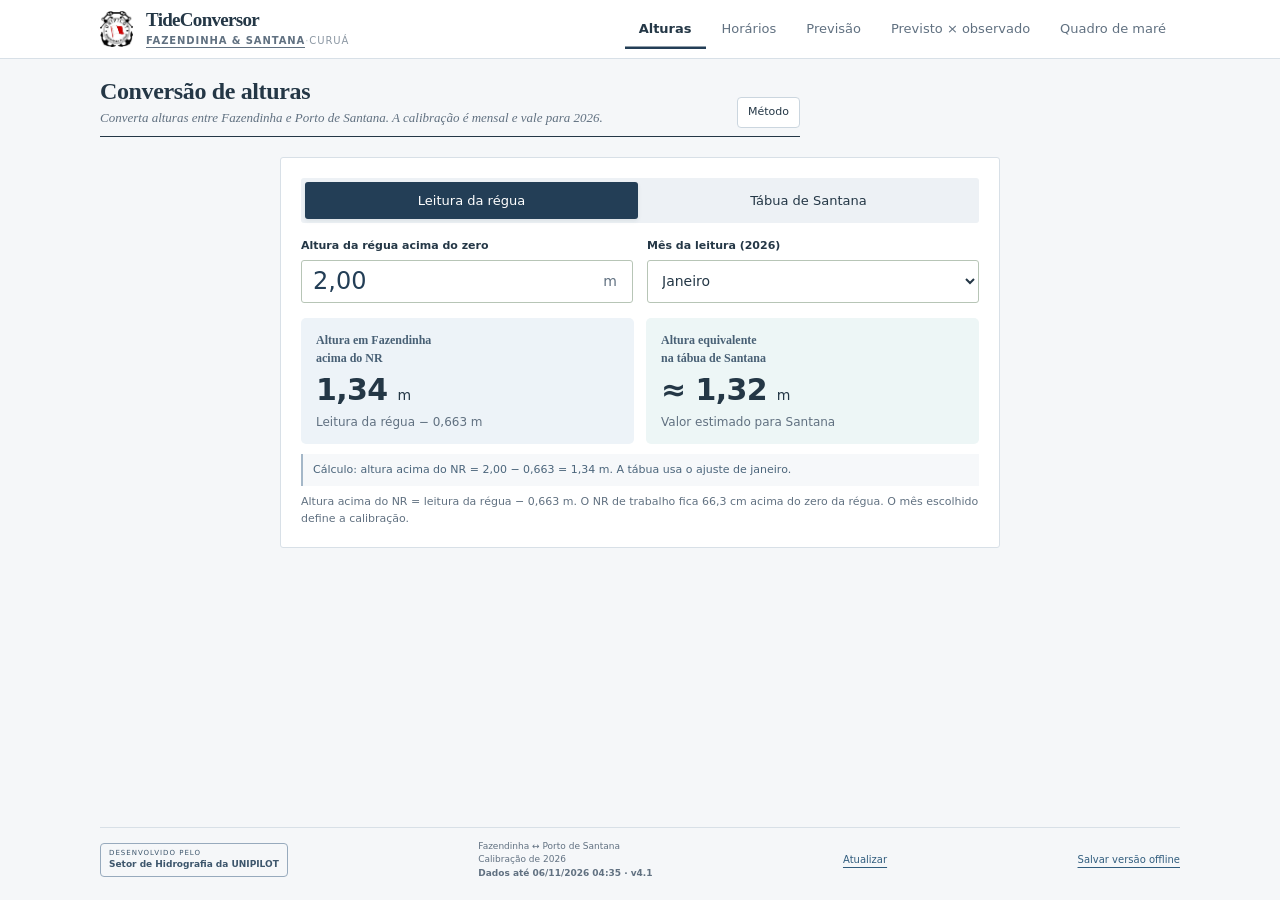
==== commit 2ac19c3d: "Dados atualizados automaticamente" ====
--- a/tideconversor/index.html
+++ b/tideconversor/index.html
@@ -560,7 +560,7 @@
     <p class="carta-note" id="cartaFonte"></p>
   </article>
   <p class="note">O cálculo usa as 113 constantes do PACMARÉ e o nível médio anual. A classificação da maré, o cálculo do NR e o período mínimo de observação seguem a NORMAM-501/DHN (Anexo J). O datum, a incerteza a 95 % e a diferença entre observado e previsto seguem a IHO S-44 (6.1.0). O NR de trabalho é uma referência do Setor de Hidrografia da UNIPILOT. Ele não substitui a Tábua de Marés nem as cartas oficiais da DHN. Não use este app para navegar.</p>
-</section><footer><div class="developer-stamp"><span>DESENVOLVIDO PELO</span><strong>Setor de Hidrografia da UNIPILOT</strong></div><span>Fazendinha ↔ Porto de Santana<br>Calibração de 2026<br><b>Dados até 05/11/2026 22:20 · v4.1</b></span><button class="textbutton" id="refreshData" type="button">Atualizar</button><button class="textbutton" id="download">Salvar versão offline</button></footer></main><dialog id="methodDialog" class="method-dialog" aria-labelledby="methodTitle"><div class="dialog-head"><h2 id="methodTitle">Método</h2><button id="closeMethod" type="button">Fechar</button></div><div class="dialog-body" id="methodBody"></div></dialog><script>window.TC_HARM={"epoch0":"2024-01-01T00:00","nr_cm":66.3,"S0_anual":229.69,"S0_bloco02":231.38,"comps":[{"n":"Sa","c":[0.0,0.0,1.0,0.0,0.0],"o":0.0,"k":[],"H":21.6,"g":50.45,"sa":true,"inf":false},{"n":"Ssa","c":[0.0,0.0,2.0,0.0,0.0],"o":0.0,"k":[],"H":8.25,"g":337.41,"sa":true,"inf":false},{"n":"Mm","c":[0.0,1.0,0.0,-1.0,0.0],"o":0.0,"k":[["Mm",1.0,1.0]],"H":10.58,"g":24.28,"sa":false,"inf":false},{"n":"MSF","c":[0.0,2.0,-2.0,0.0,0.0],"o":0.0,"k":[["M2",1.0,-1.0]],"H":15.77,"g":47.36,"sa":false,"inf":false},{"n":"Mf","c":[0.0,2.0,0.0,0.0,0.0],"o":0.0,"k":[["Mf",1.0,1.0]],"H":3.96,"g":39.0,"sa":false,"inf":false},{"n":"SIGMA1","c":[1.0,-4.0,3.0,0.0,0.0],"o":90.0,"k":[["O1",1.0,1.0]],"H":0.65,"g":146.18,"sa":false,"inf":false},{"n":"Q1","c":[1.0,-3.0,1.0,1.0,0.0],"o":90.0,"k":[["O1",1.0,1.0]],"H":0.83,"g":353.04,"sa":false,"inf":false},{"n":"O1","c":[1.0,-2.0,1.0,0.0,0.0],"o":90.0,"k":[["O1",1.0,1.0]],"H":5.07,"g":25.85,"sa":false,"inf":false},{"n":"MP1","c":[1.0,-2.0,3.0,0.0,0.0],"o":-90.0,"k":[["M2",1.0,1.0]],"H":1.71,"g":167.1,"sa":false,"inf":false},{"n":"M1","c":[1.0,-1.0,1.0,1.0,0.0],"o":-90.0,"k":[["M1",1.0,1.0]],"H":0.92,"g":121.71,"sa":false,"inf":false},{"n":"P1","c":[1.0,0.0,-1.0,0.0,0.0],"o":90.0,"k":[],"H":1.0,"g":45.23,"sa":false,"inf":false},{"n":"S1","c":[1.0,0.0,0.0,0.0,0.0],"o":0.0,"k":[],"H":0.92,"g":342.81,"sa":false,"inf":false},{"n":"K1","c":[1.0,0.0,1.0,0.0,0.0],"o":-90.0,"k":[["K1",1.0,1.0]],"H":6.71,"g":54.23,"sa":false,"inf":false},{"n":"SO1","c":[1.0,2.0,-1.0,0.0,0.0],"o":-90.0,"k":[["O1",1.0,-1.0]],"H":1.05,"g":253.52,"sa":false,"inf":false},{"n":"2NS2","c":[2.0,-6.0,4.0,2.0,0.0],"o":0.0,"k":[["M2",2.0,2.0]],"H":0.88,"g":279.65,"sa":false,"inf":false},{"n":"M(MU)S2","c":[2.0,-6.0,6.0,0.0,0.0],"o":0.0,"k":[["M2",2.0,2.0]],"H":0.81,"g":140.66,"sa":false,"inf":false},{"n":"OQ2","c":[2.0,-5.0,2.0,1.0,0.0],"o":180.0,"k":[["O1",2.0,2.0]],"H":1.15,"g":167.45,"sa":false,"inf":false},{"n":"MNS2","c":[2.0,-5.0,4.0,1.0,0.0],"o":0.0,"k":[["M2",2.0,2.0]],"H":2.75,"g":359.23,"sa":false,"inf":false},{"n":"MNK2S2","c":[2.0,-5.0,6.0,1.0,0.0],"o":0.0,"k":[["M2",2.0,2.0],["K2",1.0,1.0]],"H":0.6,"g":73.87,"sa":false,"inf":false},{"n":"2N2","c":[2.0,-4.0,2.0,2.0,0.0],"o":0.0,"k":[["M2",1.0,1.0]],"H":4.85,"g":111.94,"sa":false,"inf":false},{"n":"MU2","c":[2.0,-4.0,4.0,0.0,0.0],"o":0.0,"k":[["M2",1.0,1.0]],"H":6.9,"g":23.2,"sa":false,"inf":false},{"n":"N2","c":[2.0,-3.0,2.0,1.0,0.0],"o":0.0,"k":[["M2",1.0,1.0]],"H":20.14,"g":175.85,"sa":false,"inf":false},{"n":"NU2","c":[2.0,-3.0,4.0,-1.0,0.0],"o":0.0,"k":[["M2",1.0,1.0]],"H":5.0,"g":178.25,"sa":false,"inf":false},{"n":"OP2","c":[2.0,-2.0,0.0,0.0,0.0],"o":180.0,"k":[["O1",1.0,1.0]],"H":1.24,"g":224.61,"sa":false,"inf":false},{"n":"MTS2","c":[2.0,-2.0,1.0,0.0,1.0],"o":0.0,"k":[["M2",1.0,1.0]],"H":4.13,"g":144.18,"sa":false,"inf":false},{"n":"M2","c":[2.0,-2.0,2.0,0.0,0.0],"o":0.0,"k":[["M2",1.0,1.0]],"H":111.07,"g":205.03,"sa":false,"inf":false},{"n":"MST2","c":[2.0,-2.0,3.0,0.0,-1.0],"o":0.0,"k":[["M2",1.0,1.0]],"H":2.55,"g":43.73,"sa":false,"inf":false},{"n":"MKS2","c":[2.0,-2.0,4.0,0.0,0.0],"o":0.0,"k":[["M2",1.0,1.0],["K2",1.0,1.0]],"H":0.62,"g":354.48,"sa":false,"inf":false},{"n":"LAMBDA2","c":[2.0,-1.0,0.0,1.0,0.0],"o":180.0,"k":[["M2",1.0,1.0]],"H":4.48,"g":238.0,"sa":false,"inf":false},{"n":"L2","c":[2.0,-1.0,2.0,-1.0,0.0],"o":180.0,"k":[["M2",1.0,1.0]],"H":8.55,"g":223.73,"sa":false,"inf":false},{"n":"T2","c":[2.0,0.0,-1.0,0.0,1.0],"o":0.0,"k":[],"H":2.19,"g":221.77,"sa":false,"inf":false},{"n":"S2","c":[2.0,0.0,0.0,0.0,0.0],"o":0.0,"k":[],"H":24.9,"g":240.14,"sa":false,"inf":false},{"n":"K2","c":[2.0,0.0,2.0,0.0,0.0],"o":0.0,"k":[["K2",1.0,1.0]],"H":7.28,"g":234.62,"sa":false,"inf":false},{"n":"MSN2","c":[2.0,1.0,0.0,-1.0,0.0],"o":0.0,"k":[["M2",2.0,0.0]],"H":2.5,"g":117.2,"sa":false,"inf":false},{"n":"2SM2","c":[2.0,2.0,-2.0,0.0,0.0],"o":0.0,"k":[["M2",1.0,-1.0]],"H":2.35,"g":141.53,"sa":false,"inf":false},{"n":"2MS2N2","c":[2.0,2.0,0.0,-2.0,0.0],"o":0.0,"k":[["M2",4.0,0.0]],"H":1.63,"g":39.79,"sa":false,"inf":false},{"n":"NO3","c":[3.0,-5.0,3.0,1.0,0.0],"o":90.0,"k":[["M2",1.0,1.0],["O1",1.0,1.0]],"H":0.97,"g":148.28,"sa":false,"inf":false},{"n":"MO3","c":[3.0,-4.0,3.0,0.0,0.0],"o":90.0,"k":[["M2",1.0,1.0],["O1",1.0,1.0]],"H":2.94,"g":174.96,"sa":false,"inf":false},{"n":"2MP3","c":[3.0,-4.0,5.0,0.0,0.0],"o":-90.0,"k":[["M2",2.0,2.0]],"H":0.69,"g":304.75,"sa":false,"inf":false},{"n":"SQ3","c":[3.0,-3.0,1.0,1.0,0.0],"o":90.0,"k":[["O1",1.0,1.0]],"H":0.28,"g":25.65,"sa":false,"inf":false},{"n":"M3","c":[3.0,-3.0,3.0,0.0,0.0],"o":0.0,"k":[["M2",1.5,1.5]],"H":0.46,"g":292.1,"sa":false,"inf":false},{"n":"SO3","c":[3.0,-2.0,1.0,0.0,0.0],"o":90.0,"k":[["O1",1.0,1.0]],"H":1.06,"g":193.28,"sa":false,"inf":false},{"n":"MK3","c":[3.0,-2.0,3.0,0.0,0.0],"o":-90.0,"k":[["M2",1.0,1.0],["K1",1.0,1.0]],"H":3.08,"g":202.28,"sa":false,"inf":false},{"n":"2MQ3","c":[3.0,-1.0,3.0,-1.0,0.0],"o":-90.0,"k":[["M2",2.0,2.0],["O1",1.0,-1.0]],"H":0.39,"g":34.28,"sa":false,"inf":false},{"n":"SK3","c":[3.0,0.0,1.0,0.0,0.0],"o":-90.0,"k":[["K1",1.0,1.0]],"H":0.52,"g":255.67,"sa":false,"inf":false},{"n":"N4","c":[4.0,-6.0,4.0,2.0,0.0],"o":0.0,"k":[["M2",2.0,2.0]],"H":2.39,"g":253.36,"sa":false,"inf":false},{"n":"3MS4","c":[4.0,-6.0,6.0,0.0,0.0],"o":0.0,"k":[["M2",3.0,3.0]],"H":3.44,"g":154.94,"sa":false,"inf":false},{"n":"MN4","c":[4.0,-5.0,4.0,1.0,0.0],"o":0.0,"k":[["M2",2.0,2.0]],"H":7.82,"g":307.95,"sa":false,"inf":false},{"n":"M(NU)4","c":[4.0,-5.0,6.0,-1.0,0.0],"o":0.0,"k":[["M2",2.0,2.0]],"H":2.13,"g":328.72,"sa":false,"inf":false},{"n":"2MSK4","c":[4.0,-4.0,2.0,0.0,0.0],"o":0.0,"k":[["M2",2.0,2.0],["K2",1.0,-1.0]],"H":0.87,"g":166.75,"sa":false,"inf":false},{"n":"2MTS4","c":[4.0,-4.0,3.0,0.0,1.0],"o":0.0,"k":[["M2",2.0,2.0]],"H":1.74,"g":232.23,"sa":false,"inf":false},{"n":"M4","c":[4.0,-4.0,4.0,0.0,0.0],"o":0.0,"k":[["M2",2.0,2.0]],"H":21.79,"g":337.45,"sa":false,"inf":false},{"n":"2MST4","c":[4.0,-4.0,5.0,0.0,-1.0],"o":0.0,"k":[["M2",2.0,2.0]],"H":1.12,"g":164.67,"sa":false,"inf":false},{"n":"2MKS4","c":[4.0,-4.0,6.0,0.0,0.0],"o":0.0,"k":[["M2",2.0,2.0],["K2",1.0,1.0]],"H":0.64,"g":215.02,"sa":false,"inf":false},{"n":"SN4","c":[4.0,-3.0,2.0,1.0,0.0],"o":0.0,"k":[["M2",1.0,1.0]],"H":0.78,"g":233.07,"sa":false,"inf":false},{"n":"3MN4","c":[4.0,-3.0,4.0,-1.0,0.0],"o":0.0,"k":[["M2",4.0,2.0]],"H":4.8,"g":205.92,"sa":false,"inf":false},{"n":"MS4","c":[4.0,-2.0,2.0,0.0,0.0],"o":0.0,"k":[["M2",1.0,1.0]],"H":9.63,"g":14.01,"sa":false,"inf":false},{"n":"MK4","c":[4.0,-2.0,4.0,0.0,0.0],"o":0.0,"k":[["M2",1.0,1.0],["K2",1.0,1.0]],"H":2.76,"g":6.31,"sa":false,"inf":false},{"n":"SL4","c":[4.0,-1.0,2.0,-1.0,0.0],"o":180.0,"k":[["M2",1.0,1.0]],"H":1.95,"g":32.51,"sa":false,"inf":false},{"n":"S4","c":[4.0,0.0,0.0,0.0,0.0],"o":0.0,"k":[],"H":0.85,"g":343.36,"sa":false,"inf":false},{"n":"MNO5","c":[5.0,-7.0,5.0,1.0,0.0],"o":90.0,"k":[["M2",2.0,2.0],["O1",1.0,1.0]],"H":0.38,"g":268.11,"sa":false,"inf":false},{"n":"2MO5","c":[5.0,-6.0,5.0,0.0,0.0],"o":90.0,"k":[["M2",2.0,2.0],["O1",1.0,1.0]],"H":0.7,"g":298.07,"sa":false,"inf":false},{"n":"MNK5","c":[5.0,-5.0,5.0,1.0,0.0],"o":-90.0,"k":[["M2",2.0,2.0],["K1",1.0,1.0]],"H":0.2,"g":315.81,"sa":false,"inf":false},{"n":"2MK5","c":[5.0,-4.0,5.0,0.0,0.0],"o":-90.0,"k":[["M2",2.0,2.0],["K1",1.0,1.0]],"H":0.73,"g":301.28,"sa":false,"inf":false},{"n":"MSK5","c":[5.0,-2.0,3.0,0.0,0.0],"o":-90.0,"k":[["M2",1.0,1.0],["K1",1.0,1.0]],"H":0.37,"g":5.99,"sa":false,"inf":false},{"n":"3MNS6","c":[6.0,-9.0,8.0,1.0,0.0],"o":0.0,"k":[["M2",4.0,4.0]],"H":0.83,"g":250.73,"sa":false,"inf":false},{"n":"2NM6","c":[6.0,-8.0,6.0,2.0,0.0],"o":0.0,"k":[["M2",3.0,3.0]],"H":0.96,"g":349.73,"sa":false,"inf":false},{"n":"4MS6","c":[6.0,-8.0,8.0,0.0,0.0],"o":0.0,"k":[["M2",4.0,4.0]],"H":0.79,"g":291.43,"sa":false,"inf":false},{"n":"2MN6","c":[6.0,-7.0,6.0,1.0,0.0],"o":0.0,"k":[["M2",3.0,3.0]],"H":2.65,"g":37.28,"sa":false,"inf":false},{"n":"3MSK6","c":[6.0,-6.0,4.0,0.0,0.0],"o":0.0,"k":[["M2",3.0,3.0],["K2",1.0,-1.0]],"H":0.5,"g":264.96,"sa":false,"inf":false},{"n":"M6","c":[6.0,-6.0,6.0,0.0,0.0],"o":0.0,"k":[["M2",3.0,3.0]],"H":3.97,"g":68.21,"sa":false,"inf":false},{"n":"MSN6","c":[6.0,-5.0,4.0,1.0,0.0],"o":0.0,"k":[["M2",2.0,2.0]],"H":0.67,"g":63.38,"sa":false,"inf":false},{"n":"4MN6","c":[6.0,-5.0,6.0,-1.0,0.0],"o":0.0,"k":[["M2",5.0,3.0]],"H":1.3,"g":316.97,"sa":false,"inf":false},{"n":"2MS6","c":[6.0,-4.0,4.0,0.0,0.0],"o":0.0,"k":[["M2",2.0,2.0]],"H":3.07,"g":107.12,"sa":false,"inf":false},{"n":"2MK6","c":[6.0,-4.0,6.0,0.0,0.0],"o":0.0,"k":[["M2",2.0,2.0],["K2",1.0,1.0]],"H":0.98,"g":91.66,"sa":false,"inf":false},{"n":"3MSN6","c":[6.0,-3.0,4.0,-1.0,0.0],"o":0.0,"k":[["M2",4.0,2.0]],"H":0.96,"g":328.05,"sa":false,"inf":false},{"n":"2SM6","c":[6.0,-2.0,2.0,0.0,0.0],"o":0.0,"k":[["M2",1.0,1.0]],"H":0.67,"g":126.86,"sa":false,"inf":false},{"n":"2MNO7","c":[7.0,-9.0,7.0,1.0,0.0],"o":90.0,"k":[["M2",3.0,3.0],["O1",1.0,1.0]],"H":0.18,"g":2.37,"sa":false,"inf":false},{"n":"3MO7","c":[7.0,-8.0,7.0,0.0,0.0],"o":90.0,"k":[["M2",3.0,3.0],["O1",1.0,1.0]],"H":0.24,"g":39.64,"sa":false,"inf":false},{"n":"MSNO7","c":[7.0,-7.0,5.0,1.0,0.0],"o":90.0,"k":[["M2",2.0,2.0],["O1",1.0,1.0]],"H":0.08,"g":29.98,"sa":false,"inf":false},{"n":"2MNK7","c":[7.0,-7.0,7.0,1.0,0.0],"o":-90.0,"k":[["M2",3.0,3.0],["K1",1.0,1.0]],"H":0.15,"g":53.1,"sa":false,"inf":false},{"n":"2MSO7","c":[7.0,-6.0,5.0,0.0,0.0],"o":90.0,"k":[["M2",2.0,2.0],["O1",1.0,1.0]],"H":0.26,"g":64.59,"sa":false,"inf":false},{"n":"3MK7","c":[7.0,-6.0,7.0,0.0,0.0],"o":-90.0,"k":[["M2",3.0,3.0],["K1",1.0,1.0]],"H":0.23,"g":55.48,"sa":false,"inf":false},{"n":"MSNK7","c":[7.0,-5.0,5.0,1.0,0.0],"o":-90.0,"k":[["M2",2.0,2.0],["K1",1.0,1.0]],"H":0.12,"g":177.82,"sa":false,"inf":false},{"n":"2MSK7","c":[7.0,-4.0,5.0,0.0,0.0],"o":-90.0,"k":[["M2",2.0,2.0],["K1",1.0,1.0]],"H":0.24,"g":111.93,"sa":false,"inf":false},{"n":"2MKK7","c":[7.0,-4.0,7.0,0.0,0.0],"o":-90.0,"k":[["M2",2.0,2.0],["K2",1.0,1.0],["K1",1.0,1.0]],"H":0.07,"g":48.13,"sa":false,"inf":false},{"n":"2M2N8","c":[8.0,-10.0,8.0,2.0,0.0],"o":0.0,"k":[["M2",4.0,4.0]],"H":0.34,"g":86.65,"sa":false,"inf":false},{"n":"3MN8","c":[8.0,-9.0,8.0,1.0,0.0],"o":0.0,"k":[["M2",4.0,4.0]],"H":0.76,"g":146.73,"sa":false,"inf":false},{"n":"M8","c":[8.0,-8.0,8.0,0.0,0.0],"o":0.0,"k":[["M2",4.0,4.0]],"H":0.81,"g":166.24,"sa":false,"inf":false},{"n":"2MSN8","c":[8.0,-7.0,6.0,1.0,0.0],"o":0.0,"k":[["M2",3.0,3.0]],"H":0.3,"g":187.33,"sa":false,"inf":false},{"n":"2MNK8","c":[8.0,-7.0,8.0,1.0,0.0],"o":0.0,"k":[["M2",3.0,3.0],["K2",1.0,1.0]],"H":0.31,"g":160.7,"sa":false,"inf":false},{"n":"3MS8","c":[8.0,-6.0,6.0,0.0,0.0],"o":0.0,"k":[["M2",3.0,3.0]],"H":0.74,"g":212.58,"sa":false,"inf":false},{"n":"3MK8","c":[8.0,-6.0,8.0,0.0,0.0],"o":0.0,"k":[["M2",3.0,3.0],["K2",1.0,1.0]],"H":0.26,"g":186.84,"sa":false,"inf":false},{"n":"MSNK8","c":[8.0,-5.0,6.0,1.0,0.0],"o":0.0,"k":[["M2",2.0,2.0],["K2",1.0,1.0]],"H":0.28,"g":165.56,"sa":false,"inf":false},{"n":"2M2S8","c":[8.0,-4.0,4.0,0.0,0.0],"o":0.0,"k":[["M2",2.0,2.0]],"H":0.29,"g":228.09,"sa":false,"inf":false},{"n":"2MSK8","c":[8.0,-4.0,6.0,0.0,0.0],"o":0.0,"k":[["M2",2.0,2.0],["K2",1.0,1.0]],"H":0.16,"g":217.54,"sa":false,"inf":false},{"n":"3MNO9","c":[9.0,-11.0,9.0,1.0,0.0],"o":90.0,"k":[["M2",4.0,4.0],["O1",1.0,1.0]],"H":0.1,"g":159.64,"sa":false,"inf":false},{"n":"4MO9","c":[9.0,-10.0,9.0,0.0,0.0],"o":90.0,"k":[["M2",4.0,4.0],["O1",1.0,1.0]],"H":0.11,"g":167.99,"sa":false,"inf":false},{"n":"3MSO9","c":[9.0,-8.0,7.0,0.0,0.0],"o":90.0,"k":[["M2",3.0,3.0],["O1",1.0,1.0]],"H":0.09,"g":215.92,"sa":false,"inf":false},{"n":"4MK9","c":[9.0,-8.0,9.0,0.0,0.0],"o":-90.0,"k":[["M2",4.0,4.0],["K1",1.0,1.0]],"H":0.07,"g":194.25,"sa":false,"inf":false},{"n":"4MN10","c":[10.0,-11.0,10.0,1.0,0.0],"o":0.0,"k":[["M2",5.0,5.0]],"H":0.25,"g":3.1,"sa":false,"inf":false},{"n":"M10","c":[10.0,-10.0,10.0,0.0,0.0],"o":0.0,"k":[["M2",5.0,5.0]],"H":0.17,"g":18.57,"sa":false,"inf":false},{"n":"4MS10","c":[10.0,-8.0,8.0,0.0,0.0],"o":0.0,"k":[["M2",4.0,4.0]],"H":0.3,"g":86.66,"sa":false,"inf":false},{"n":"2MNSK10","c":[10.0,-7.0,8.0,1.0,0.0],"o":0.0,"k":[["M2",3.0,3.0],["K2",1.0,1.0]],"H":0.1,"g":29.2,"sa":false,"inf":false},{"n":"4MNO11","c":[11.0,-13.0,11.0,1.0,0.0],"o":90.0,"k":[["M2",5.0,5.0],["O1",1.0,1.0]],"H":0.11,"g":332.41,"sa":false,"inf":false},{"n":"5M011","c":[11.0,-12.0,11.0,0.0,0.0],"o":90.0,"k":[["M2",5.0,5.0],["O1",1.0,1.0]],"H":0.07,"g":355.6,"sa":false,"inf":false},{"n":"4MNP11","c":[11.0,-11.0,9.0,1.0,0.0],"o":90.0,"k":[["M2",5.0,5.0]],"H":0.13,"g":12.67,"sa":false,"inf":false},{"n":"4MSO11","c":[11.0,-10.0,9.0,0.0,0.0],"o":90.0,"k":[["M2",4.0,4.0],["O1",1.0,1.0]],"H":0.09,"g":46.16,"sa":false,"inf":false},{"n":"4MSK11","c":[11.0,-8.0,9.0,0.0,0.0],"o":-90.0,"k":[["M2",4.0,4.0],["K1",1.0,1.0]],"H":0.06,"g":59.55,"sa":false,"inf":false},{"n":"5MN12","c":[12.0,-13.0,12.0,1.0,0.0],"o":0.0,"k":[["M2",6.0,6.0]],"H":0.19,"g":166.76,"sa":false,"inf":false},{"n":"4MSN12","c":[12.0,-11.0,10.0,1.0,0.0],"o":0.0,"k":[["M2",5.0,5.0]],"H":0.14,"g":220.42,"sa":false,"inf":false},{"n":"5MS12","c":[12.0,-10.0,10.0,0.0,0.0],"o":0.0,"k":[["M2",5.0,5.0]],"H":0.2,"g":231.35,"sa":false,"inf":false},{"n":"3MNKS12","c":[12.0,-9.0,10.0,1.0,0.0],"o":0.0,"k":[["M2",4.0,4.0],["K2",1.0,1.0]],"H":0.13,"g":207.03,"sa":false,"inf":false}],"obs":[[7483,[251,258,246,208,168,135,108,87,80,117,183,235,270,277,263,220,173,138,111,86,68,66,98,155,215,243,252,239,204,166,135,110,89,78,100,155,213,251,264,255,219,176,140,112,87,68,60,83,136,198,235,250,246,217,179,145,118,94,79,87,134,192,241,260,258,229,186,147,117,91,69,59,78,135,198,245,262,259,230,189,150,120,94,75,77,121,185,245,270,272,247,200,158,124,97,72,61,80,139,212,262,281,274,240,193,151,119,91,71,73,123,193,258,286,287,255,206,159,124,96,71,59,86,158,233,283,297,285,242,191,149,115,87,66,77,141,220,285,310,305,269,215,167,131,101,77,68,116,194,273,313,318,294,241,188,146,114,86,65,82,154,234,297,317,306,263,207,161,126,97,72,71,136,222,300,330,324,289,233,180,141,110,81,63,99,175,253,310,322,306,257,200,155,122,94,70,85,161,250,320,339,327,283,224,173,135,105,78,67,115,195,276,323,326,303,247,192,149,116,88,68,101,184,271,327,338,319,267,209,162,127,98,72,68,123,204,282,320,319,288,232,180,140,110,82,69,119,197,284,327,331,306,250,195,151,118,89,65,67,123,204,279,310,307,273,217,170,132,103,77,70,125,209,290,325,324,294,239,186,146,116,88,67,73,133,208,277,302,297,258,208,162,127,100,77,77,137,209,279,310,310,276,223,174,138,108,82,65,75,134,204,265,288,283,247,198,157,124,99,78,81,135,209,272,300,301,267,216,171,136,108,83,69,78,133,199,255,276,272,239,195,157,126,100,81,83,129,195,255,281,281,253,206,165,132,105,81,69,77,127,190,242,263,261,234,193,158,129,103,84,83,115,173,232,260,263,240,197,158,127,101,78,64,71,114,174,228,251,255,232,194,158,128,104,84,79,105,158,216,249,257,240,200,162,130,103,80,66,72,114,175,230,253,257,236,197,159,129,103,83,79,106,160,220,255,265,249,211,173,138,112,88,76,89,136,199,250,273,271,242,202,162,132,106,87,85,120,177,236,267,273,254,214,173,140,114,91,80,98,154,219,263,278,269,232,188,150,121,95,77,79,126,191,251,277,278,252,205,163,132,105,83,78,110,176,242,278,285,265,219,173,137,110,84,69,85,144,212,264,283,276,238,192,152,121,95,76,84,139,212,273,297,292,256,205,161,128,100,74,67,102,173,244,283,291,272,223,177,140,111,85,73,103,175,246,293,303,284,233,184,144,114,86,66,72,130,205,270,294,291,255,204,160,126,100,78,76,131,209,280,307,305,269,215,167,135,109,84,67,93,160,234,284,296,280,234,186,147,115,89,73,97,170,246,299,315,306,253,201,156,123,94,71,71,122,197,270,301,301,272,221,174,137,108,84,79,131,210,285,318,318,288,233,182,143,114,87,70,88,159,228,290,307,298,255,205,160,129,99,77,92,157,237,299,321,310,268,214,170,134,105,85,71,106,173,248,295,306,286,235,184,146,118,93,78,109,190,259,305,319,301,250,200,157,125,104,80,75,122,203,273,298,297,267,215,173,138,111,85,79,122,196,268,303,308,282,229,181,147,118,90,72,74,119,192,256,281,282,254,209,165,130,102,79,73,113,182,252,293,295,272,222,176,138,108,83,65,69,118,185,248,272,274,249,202,160,128,101,78,75,113,180,251,283,290,268,221,176,141,113,90,73,79,133,197,257,281,281,252,208,168,136,108,85,77,107,169,236,275,285,267,222,177,141,112,88,70,74,122,192,256,282,285,259,213,174,139,111,87,76,100,162,232,276,292,280,239,193,155,125,100,78,82,128,200,266,295,298,273,226,182,145,116,92,78,94,153,225,277,294,283,241,195,155,124,99,78,83,135,211,278,306,305,273,224,179,142,112,86,71,90,155,227,280,297]],[8319,[241,195,153,121,95,76,83,142,219,285,311,305,268,216,171,135,106,80,67,94,165,239,291,304,288,241,191,151,119,93,74,88,157,239,301,322,311,268,214,168,133,105,80,68,105,181,256,303,312,292,243,192,151,120,95,77,104,182,263,320,333,317,268,212,167,133,105,79,71,118,195,272,312,315,287,234,184,145,116,90,77,117,200,285,331,335,313,259,205,163,130,100,77,76,128,205,288,316,315,281,225,176,138,110,85,81,134,219,298,334,333,302,246,193,153,122,95,75,85,146,224,294,316,309,269,214,170,136,108,85,86,144,227,302,331,325,289,233,184,147,117,91,75,93,158,232,294,311,298,252,202,161,127,101,81,92,153,232,299,321,312,269,216,171,136,109,84,72,98,168,242,291,301,282,234,187,149,119,95,79,98,166,242,296,312,297,250,200,159,128,102,81,77,113,181,254,288,293,267,219,177,141,115,91,81,107,175,246,288,300,282,236,191,154,125,100,82,84,127,195,260,285,287,259,214,175,143,116,95,88,119,183,250,285,292,274,230,188,154,126,103,87,93,137,204,260,280,279,249,207,171,141,116,97,92,119,175,238,269,277,258,217,180,148,125,102,89,100,148,211,260,277,276,245,207,171,142,117,99,95,121,175,235,266,274,257,219,182,153,128,107,96,112,160,225,267,285,281,246,206,172,142,119,100,94,117,169,226,259,269,258,217,181,151,126,104,93,108,156,217,261,280,273,239,199,164,135,110,91,87,108,159,221,257,268,255,219,181,150,123,102,93,113,168,232,273,287,276,236,194,159,130,105,86,81,107,169,233,267,275,256,215,176,144,118,96,90,116,181,248,284,294,274,229,184,149,120,94,76,75,111,179,244,275,276,248,204,165,132,108,88,86,129,200,267,297,298,268,217,174,140,113,88,73,84,141,216,273,295,287,248,203,167,134,108,93,110,174,251,305,323,307,259,208,167,135,108,83,74,108,177,251,295,302,279,229,183,146,117,93,82,111,190,268,314,322,298,245,195,156,126,100,80,81,131,207,280,309,305,268,217,174,139,114,92,91,142,228,305,335,329,291,236,189,151,123,97,81,103,173,251,310,325,309,262,212,170,138,111,92,107,183,270,332,347,332,283,229,184,150,122,98,89,128,207,290,330,332,304,250,202,163,133,108,94,128,213,301,345,350,326,271,219,177,146,118,96,98,151,234,309,339,332,294,241,195,158,131,107,99,149,237,318,352,349,316,261,211,172,141,114,96,117,191,281,340,356,343,297,244,200,166,137,114,118,180,266,334,357,346,306,253,207,171,141,114,99,123,196,282,331,340,320,362,384,369,320,344,342,311,265,222,184,152,126,107,112,172,260,323,341,323,283,240,204,171,143,124,130,176,252,151,123,103,105,154,234,299,324,314,274,227,187,154,126,104,96,125,201,284,325,331,309,263,220,182,150,123,104,102,145,222,290,318,316,284,240,201,165,138,114,104,130,202,283,324,334,315,273,230,189,156,126,105,98,125,196,268,304,309,283,240,200,166,137,113,99,116,175,255,307,323,308,267,221,183,149,121,98,85,103,169,242,291,306,290,249,206,170,139,115,100,108,169,252,312,332,321,281,232,190,156,128,103,86,100,162,239,296,314,301,257,214,175,150,122,102,110,175,258,321,341,327,284,235,192,158,130,105,90,113,187,269,323,334,314,267,220,181,150,125,107,127,208,298,351,360,342,292,241,198,164,136,112,101,141,226,315,356,358,331,280,230,189,158,133,118,153,241,333,372,371,342,288,238,195,162,134,110,103,153,240,322,353,348,309,258,210,173,143,117,106,149,242,331,364,357,322,266,217,179,148,121,99,106,174,261,330,351,336,290,240,197,162,133,110,110,172,270,344,366,352,308,253,207,170,142,117,100,121,195,281,334,342,314,264,216,176,145,119,99,119,193,285,342,353,330,277,221,180,148,120,98,95,142,228,307]],[9210,[307,329,311,266,217,177,142,114,92,90,136,216,293,322,314,273,223,182,146,118,93,82,107,178,264,310,317,293,247,203,167,135,109,93,105,160,238,295,312,294,250,205,169,138,112,91,92,133,207,281,311,308,274,230,191,157,128,104,94,118,177,256,298,307,282,239,199,165,136,112,100,111,161,237,292,311,298,261,222,187,155,130,110,105,132,192,264,295,297,273,234,200,169,143,122,111,125,172,241,286,299,282,246,211,180,152,128,111,105,122,167,230,265,271,250,218,188,162,138,119,109,122,165,228,272,288,276,245,215,185,157,133,113,105,120,167,235,273,284,269,238,207,181,155,134,122,127,161,215,263,283,271,243,209,177,148,128,108,96,111,156,230,274,290,279,248,215,185,157,134,120,123,159,221,278,298,289,253,212,179,150,125,103,90,99,148,221,275,294,283,248,208,174,145,121,104,110,158,232,292,313,301,260,215,178,146,119,95,82,100,167,248,299,311,291,246,205,169,139,114,98,117,191,278,330,337,315,266,218,180,147,121,97,91,134,220,305,336,331,297,246,203,168,138,113,102,141,237,329,362,355,323,272,222,181,150,122,101,105,178,276,346,360,343,297,246,203,166,138,115,117,191,301,375,386,369,322,267,219,181,152,126,112,148,247,344,384,374,344,289,239,197,165,138,117,139,240,348,391,389,360,305,253,207,173,144,119,111,171,277,362,384,370,327,272,226,184,154,128,114,170,280,375,401,389,355,301,249,208,178,147,125,135,214,324,377,384,359,308,256,210,174,144,120,119,192,309,389,397,372,327,271,224,185,157,138,116,153,243,344,384,380,348,294,243,200,166,138,114,118,195,298,367,377,354,306,255,209,172,142,118,103,145,245,346]],[9619,[326,355,344,306,256,212,173,142,117,98,108,177,266,328,342,320,277,230,191,157,132,111,106,153,243,319,347,339,302,255,213,176,146,120,103,108,161,246,314,335,319,276,237,202,169,142,122,114,141,212,292,323,323,292,251,213,180,149,122,102,97,128,205,278,310,311,283,245,210,177,148,126,112,127,180,262,311,323,304,265,225,189,155,128,107,94,109,161,245,297,314,298,265,228,197,160,135,119,125,180,266,324,343,328,291,249,212,174,145,123,110,127,196,287,340,350,335,293,249,209,174,146,124,122,166,254,324,346,330,290,242,201,164,135,108,90,104,178,274,335,342,315,270,224,185,151,125,105,108,174,271,336,351,330,285,236,193,157,128,103,86,109,191,282,333,336,306,258,212,173,142,117,99,127,220,320,364,364,335,283,233,191,158,133,109,102,159,255,343,370,354,310,258,213,177,148,124,112,166,272,363,384,370,331,275,228,187,155,130,111,130,221,328,377,377,349,297,247,204,168,140,117,124,206,317,379,383,359,309,257,212,175,147,122,112,165,271,365,389,380,343,293,244,198,163,136,122,168,271,367,394,382,346,296,248,207,180,147,122,131,209,316,372,374,345,295,245,202,167,137,112,104,166,271,353,370,352,310,256,209,171,141,114,98,129,218,318,355,346,309,259,212,172,141,115,96,119,212,318,361,362,331,281,233,191,158,131,109,109,173,268,336,350,327,283,236,196,161,132,107,99,143,234,317,345,335,298,250,208,171,142,117,105,134,220,312]],[9979,[319,337,319,280,238,202,169,140,116,104,124,185,267,310,318,295,257,222,188,158,135,121,134,181,255,306,317,295,259,224,193,163,137,118,108,126,171,242,284,295,280,253,221,191,162,143,133,145,179,235,279,292,277,249,219,190,163,138,119,111,121,152,211,256,275,270,248,222,194,165,144,132,135,159,205,257,280,275,251,222,193,166,140,121,106,111,142,204,261,290,295,279,250,221,192,165,148,142,163,206,268,300,304,282,249,215,181,153,129,109,112,140,205,277,311,315,292,257,222,191,160,139,130,156,225,305,342,346,319,278,236,200,167,141,123,124,172,259,331,358,350,318,274,233,194,165,142,133,171,258,344,373,365,330,281,238]],[10137,[138,117,117,186,287,357,370,352,306,263,220,181,152,129,125,189,297,371,387,368,324,273,228,188,158,133,113,147,243,358,391,389,358,312,260,213,178,150,129,145,238,351,399,399,370,318,266,219,183,154,129,119,186,306,383,403,386,344,290,242,201,168,139,124,182,294,391,417,402,361,306,255,211,178,151,128,143,244,356,408,409,381,327,274,227,188,160,134,125,202,319,401,416,395,348,294,244,202,171,146,125,172,282,387,420,410,372,317,267,221,187,158,136,147,248,364,418,420,393,342,288,240,201,170,145,133,209,325,410,423,402,355,301,252,210,176,149,127,149,253,365,408,402,374,322,272,226,189,161,142,136,211,328,402,408,384,338,285,237,196,166,140,120,155,256,364,402,397,366,315,270,224,190,161,140,141,207,313,379,389,363,314,270,225,188,159,135,115,138,224,329,372,369,342,298,252,210,177,153,137,144,200,290,347,360,337,297,254,214,179,150,125,110,122,180,271,326,349,330,297,258,220,186,159,140,139,169,242,310,335,327,296,259,222,187,157,131,114,114,147,224,291,320,315,292,259,224,192,165,144,136,152,204,284,321,330,306,274,237,200,169,143,121,110,126,182,262,311,327,309,278,240,204,171,147,131,138,182,260,319,338,320,285,244,206,173,145,121,104,113,167,255,315,331,311,275,232,194,161,136,116,115,162,250,323,349,335,298,253,211,174,144,120,104,121,193,291,342,349,322,281,235,196,163,138,119,131,204,307,363,371,348,308,261,218,183,155,130,120,168,262,355,376,364,325,279,235,198,167,140,127,164,257,359,390,378,341,292,244,201,169,142,119,124,202,310,373,379,352,305,256,211,177,150,126,124,191,299,376,390,366,322,271,226,189,159,134,118,157,254,354,386,371,333,283,237,197,166,140,121,156,251,360,396,387,353,302,254,211,178,151,128,136,218,324,385,388,361,315,267,222,185,157,134,130,196,303,382,394,373,330,283,235,197,170,144,132,178,277,366,390,374,334,283,237,198,169,144,126,160,250,356,393,386,354,301,257,215,182,156,134,143,217,317,375,379,351,302,259,215,182,155,130,124,179,270,352,373,355,314,267,223,187,158,133,122,164,251,341,369,356,320,272,228,190,161,135,117,133,206,301,355,360,334,291,245,205,174,149,129,140,221,312,366,375,352,306,263,221,186,158,136,125,167,250,336,364,352,316,276,235,199,174,152,144,173,248,331,361,354,321,279,238,202,172,147,128,129,178,261,325,345,331,299,260,224,193,166,146,145,183,248,315,338,327,294,260,225,191,165,143,127,130,167,231,286,307,297,271,240,209,181,159,147,153,190,247,305,327,318,287,256,226,196,169,148,136,145,178,244,297,317,311,290,260,230,203,179,167,167,183,225,277,303,304,283,255,225,197,173,153,136,133,160,211,273,309,318,300,275,249,218,190,168,159,166,204,268,313,330,316,294,259,224,191,166,142,131,146,205,279,328,346,332,302,265,227,193,170,155,156,199,279,338,358,345,309,269,232,197,170,150,133,157,233,324,369,375,349,307,265,225,189,167,147,153,220,319,377,387,366,324,278,234,198,169,144,129,168,264,362,392,382,349,303,259,213,182,156,136,166,260,370,410,404,372,327,279,237,200,170,146,138,209,319,399,411,387,346,296,249,208,179,154,137,204,319,407,427,411,369,317,269,226,194,170,146,171,271,382,425,418,386,337,288,246,207,176,151,146,238,358,427,431,407,359,304,258,219,188,162,144,221,336,419,437,419,377,321,276,232,199,171,148,175,282,396,437,429,395,347,297,249,212,184,158,153,245,369,432,437,408,363,313,264,223,191,165,144,194,304,406,435,422,384,332,282,237,201,174,152,163,265,381,430,426,396,345,295,249,211,181,156,139,196,306,401,423,405,365,315,266,222,191,167,145,165,264,378,418,411,377,329,279,234,199,172,147,131,184,279,376,400,383,346,297,251,210,180,154,137,160,249,358,397,389,356,310,265,224,191,164,139,126,166,261,354,384,383,349,306,261,222,191,165,148,164,225,318,362,363,333,294,253,215,183,155,134,126,145,214,299,342,353,327,291,250,215,184,161,144,148,185,258,317,338,322,289,253,218,186,159,136,120,124,166,246,305,331,324,293,258,222,191,166,156,148,171,217,286,319,319,290,258,224,191,164,140,122,117,149,219,294,331,333,308,275,236,215,186,163,149,160,207,287,332,339,311,275,237,202,172,146,124,114,144,218,305,343,344,313,274,233,197,168,144,128,141,204,297,348,355,328,287,244,206,174,148,125,120,173,264,344,368,355,317,272,230,194,166,141,128,161,250,349,380,370,335,290,245,204,173,147,127,143,227,337,386,389,358,317,272,229,194,166,142,145,218,328,393,400,377,335,288,239,202,175,150,138,194,298,387,404,383,345,299,255,214,184,159,140,171,263,372,406,396,362,314,267,224,192,165,145,158,248,356,405,402,372,326,278,234,198,171,146,141,215,325,396,407,385,336,292,246,208,179,154,140,193,302,381,403,381,344,295,251,212,182,156,135,161,255,361,399,391,358,312,265,225,194,165,144,153,238,349,394,394,363,317,271,230,193,164,141,131,187,284,370,389,369,330,282,238,201,171,147,133,180,280,371,392,376,337,289,245,206,177,151,131,142,220,320,374,377,349,307,260,219,187,161,139,146,220,317,374,380,354,311,265,223,189,161,136,125,168,257,349,377,366,331,286,243,205,176,152,138,170,251,339,371,363,330,283,239,202,173,146,126,127,188,280,346,363,344,304,266,227,193,166,147,148,201,291,351,366,349,311,269,227,194,166,142,126,141,204,291,341,347,325,292,254,216,186,165,149,164,213,301,343,345,318,286,247,213,183,157,135,124,146,206,285,328,335,313,282,246,213,184,160,150,163,205,275,322,330,310,278,244,211,180,156,135,124,140,188,259,307,325,312,285,253,221,192,168,154,155,185,241,299,319,309,282,250,218,188,163,142,128,135,178,250,306,330,323,296,261,228,195,173,155,149,170,222,291,326,326,300,266,230,197,168,143,127,128,170,247,321,348,344,316,276,237,205,177,157,146,168,235,320,359,359,328,287,245,208,178,151,132,132,185,275,348,370,353,320,278,236,201,170,146,135,175,269,366,393,386,353,306,261,220,187,160,142,160,244,355,406,406,381,337,289,245,205,177,155,146,208,316,398,413,390,352,303,256,216,185,157,140,177,280,388,418,405,369,318,270,225,191,164,141,140,230,343,411,413,387,339,287,241,199,172,147,133,204,321,410,424,402,361,308,257,213,184,158,136,160,264,387,422,414,382,331,280,234,198,169,144,144,238,358,421,425,395,350,298,249,210,180,155,135,184,288,393,424,408,370,323,273,228,194,165,142,158,257,376,426,417,382,331,284,237,199,171,146,129,185,290,392,417,400,362,311,262,215,186,160,142,176,279,397,429,417,377,330,279,233,197,169,144,131,187,297,396,416,398,359,308,260,217,184,157,141,173,274,388,419,403,369,318,269,224,189,161,137,125,184,282,380,401,384,344,301,253,212,180,155,141,174,264,370,398,386,350,304,257,214,182,155,133,123,170,260,359,382,370,333,290,251,212,182,158,149,174,248,343,375,368,336,294,252,213,180,154,133,125,161,245,333,366,362,330,290,255,217,188,167,152,164,218,302,345,351,324,289,251,216,186,159,138,129,152,219,307,344,347,320,287,249,214,184,161,148,154,195,271,327,344,327,294,257,222,190,165,142,132,152,214,299,344,354,332,298,260,223,192,169,152,151,186,259,325,348,337,304,266,229,196,169,145,135,155,215,304,350,358,330,295,256,218,187,162,143,143,185,267,337,360,344,309,269,229,197,172,148,138,170,241,329,364,360,328,286,245,207,180,156,137,145,201,292,355,368,345,305,262,223,193,165,143,140,190,279,356,374,353,316,279,239,204,177,153,138,161,231,328,370,368,341,297,255,216,182,157,138,150,215,314,368,373,343,300,255,214,183,157,135,128,176,269,354,376,360,321,276,235,200,176,154,141,194,287,363,385,369,324,281,236,199,169,144,125,136,211,312,368,371,342,299,252,211,179,152,132,140,213,320,377,381,349,307,260,217,184,157,133,121,163,253,352,379,365,329,282,238,199,169,144,130,166,260,357,386,368,331,283,238,199,169,144,123,129,213,316,377,381,356,312,266,221,186,159,137,139,209,318,377,383,355,310,263,221,186,158,134,119,159,241,343,376,368,334,290,246,205,173,149,133,157,247,339,378,368,330,287,242,203,172,147,122,118,173,271,355,370,352,314,269,228,192,166,143,137,184,276,353,372,354,315,271,225,189,161,137,119,133,205,302,357,364,338,296,252,213,182,157,138,149,221,309,358,367,347,302,258,218,183,158,136,125,156,224,318,360,357,325,284,242,206,179,155,145,163,223,303,346,347,317,278,237,203,175,148,126,117,148,217,300,335,334,304,267,229,195,168,148,136,154,210,291,331,335,309,273,234,200,170,147,128,122,161,229,305,339,338,308,270,230,197,170,149,135,149,198,275,323,332,308,274,237,202,172,149,129,123,155,224,306,340,341,313,277,235,201,173,151,136,148,199,280,334,347,325,289,249,212,180,154,131,123,154,232,321,356,354,324,284,243,203,177,150,131,141,188,280,344,358,337,299,257,216,179,154,130,120,156,243,338,371,363,331,287,242,204,173,146,127,133,199,308,371,380,358,316,269,226,191,162,139,130,183,293,378,394,374,336,288,243,203,174,149,128,139,225,340,391,390,362,315,267,222,187,159,136,132,205,326,395,404,379,334,284,239,200,168,144,127,158,254,370,405,396,363,313,263,218,184,157,135,140,233,359,408,406,375,328,277,231,193,164,140,123,165,275,383,408,392,355,304,254,210,177,151,132,154,260,380,416,407,370,317,270,222,187,157,134,120,176,292,392,411,388,350,298,249,205,173,148,129,157,267,384,411,395,360,307,258,211,177,153,129,119,179,289,384,399,378,336,285,237,193,165,141,125,174,276,381,405,386,347,298,245,203,175,149,126,119,181,286,374,385,361,320,269,224,186,157,132,118,164,270,370,392,375,336,286,240,200,169,142,120,119,183,288,367,380,359,319,271,226,189,161,138,130,178,281,367,385,368,329,283,237,198,167,141,120,122,189,293,362,374,353,314,270,228,192,164,142,137,182,275,352,370,353,314,270,228,192,163,137,119,125,194,291,349,360,338,301,258,219,188,159,139,135,175,252,326,349,334,299,259,221,187,159,135,118,130,193,283,336,348,329,293,255,217,183,158,139,134,168,238,314,338,331,301,265,229,195,168,146,132,153,217,301,344,354,330,294,257,223,190,166,150,148,182,246,314,339,332,301,264,229,199,173,150,141,163,222,302,342,344,317,284,245,211,181,158,142,136,169,233,304,331,325,294,259,224,192,166,145,134,155,214,291,331,335,310,271,234,198,169,146,127,125,163,231,303,330,324,292,253,217,186,161,141,137,176,245,322,349,341,307,267,226,193,165,144,125,128,182,265,329,346,326,288,249,213,181,156,137,139,189,271,336,354,335,296,253,214,183,157,132,117,137,201,293,342,350,322,283,242,204,173,151,136,157,227,320,362,362,333,289,244,208,177,153,130,121,161,248,333,360,351,316,272,230,192,167,145,136,174,263,346,371,357,319,276,230,195,167,142,122,129,193,293,354,365,341,300,256,214,182,155,135,138,197,294,356,366,339,297,251,210,176,149,124,110,140,221,323,368,360,328,284,240,200,168,143,128,154,237,334,370,363,328,281,235,196,166,139,118,113,166,266,350,372,357,319,271,230,191,163,140,136,191,294,368,381,359,318,270,226,191,162,136,117,131,210,313,371,377,350,310,265,221,184,156,136,146,223,333,380,383,356,311,264,221,188,159,135,122,157,251,349,377,369,337,291,247,208,178,151,135,165,246,341,375,368,335,291,245,205,173,148,124,119,171,274,359,374,362,326,279,237,203,175,152,139,176,261,349,373,356,317,270,228,192,163,138,117,118,183,280,347,362,342,303,260,219,186,159,136,131,171,256,335,356,342,305,261,221,187,159,134,116,126,194,289,347,358,335,296,253,214,181,157,136,131,170,249,324,349,338,301,260,222,191,164,142,125,141,208,300,349,356,330,289,248,211,180,155,134,136,171,246,320,344,335,301,261,222,188,162,138,125,146,215,303,350,352,327,286,245,211,180,155,132,128,168,247,332,359,353,318,275,234,200,174,150,136,158,233,327,365,364,338,291,255,220,188,162,139,129,164,239,330,359,352,319,277,236,199,171,147,130,149,220,314,362,366,339,298,253,212,180,155,132,118,151,232,329,362,356,323,280,237,199,170,144,128,146,221,319,365,366,335,291,245,204,173,148,124,111,147,232,331,367,361,329,283,237,198,168,143,127,153,241,344,381,377,343,296,250,209,176,151,128,116,163,258,357,382,370,334,287,241,201,172,147,132,170,270,373,399,385,351,303,257,214,182,156,132,121,176,278,372,389,372,334,285,239,200,172,147,133,182,292,384,403,386,346,297,250,209,178,152,128,123,190,299,379,389,369,327,276,231,194,165,139,130,191,304,386,402,379,338,290,245,206,175,150,131,137,221,328,386,386,359,313,264,220,186,159,136,131,196,306,378,389,366,323,274,228,193,165,140,121,142,226,334,378,376,347,301,254,213,181,155,134,141,209,310,367,373,344,301,255,212,180,153,128,114,145,225,323,359,354,321,277,232,195,166,142,125,143,215,309,356,356,327,284,240,201,170,146,124,122,167,251,333,356,345,310,266,225,190,163,146,131,155,231,310,346,345,313,272,231,197,170,146,128,135,194,277,338,354,336,297,255,218,188,163,142,132,157,216,291,323,321,291,255,220,189,163,141,128,141,194,266,318,329,310,274,237,205,175,153,134,128,156,215,283,320,321,293,258,221,189,164,143,133,150,198,265,310,318,295,261,225,195,168,150,134,130,156,205,272,302,301,276,245,214,186,163,145,138,158,204,269,309,314,289,254,220,189,164,143,125,121,142,186,252,287,290,267,236,206,178,155,139,133,156,205,272,314,318,292,255,218,185,158,136,117,112,137,188,259,294,298,273,241,208,178,154,137,136,164,221,290,325,324,294,255,218,185,157,133,116,115,150,212,285,314,310,280,243,208,177,154,137,138,178,246,313,337,324,285,243,206,175,148,124,110,115,162,242,309,334,316,280,241,201,170,147,130,138,193,277,336,348,325,284,240,202,169,145,121,109,134,205,299,343,347,318,276,234,197,169,148,137,162,245,327,364,362,327,281,239,200,170,146,125,121,173,267,346,366,348,310,263,222,188,161,138,130,178,273,355,374,359,317,270,225,188,162,139,121,137,216,315,363,366,339,294,246,207,175,150,129,137,210,311,374,374,347,302,256,214,180,153,130,116,156,246,343,370,360,324,277,232,195,164,140,123,154,243,344,377,371,336,287,241,200,170,145,122,120,180,277,358,374,352,316,266,222,186,159,133,126,175,271,358,380,364,324,275,231,193,164,140,120,134,211,311,366,371,344,299,252,210,178,153,132,132,195,291,362,373,351,308,259,217,182,156,132,117,146,228,327,365,361,330,287,236,201,169,143,124,134,201,297,356,364,337,294,247,206,174,149,127,121,167,252,338,362,351,314,268,226,189,161,136,119,131,195,287,342,353,326,284,241,202,174,147,128,129,178,264,340,363,349,311,266,225,190,162,139,125,135,194,280,335,345,323,283,242,205,175,152,132,133,182,265,336,357,344,305,263,223,190,162,138,120,124,171,248,314,334,318,283,240,207,176,152,133,129,167,243,321,349,345,310,266,224,189,162,137,119,116,157,231,305,336,331,298,260,223,190,167,150,140,170,242,325,356,352,319,278,238,199,173,147,127,119,154,227,315,349,347,315,275,236,201,175,152,141,170,247,336,369,365,331,286,239,205,175,150,130,118,152,232,328,359,354,321,277,235,199,170,147,133,163,246,342,375,370,335,288,244,207,179,150,127,118,164,251,343,371,360,324,278,233,196,167,143,130,168,259,355,384,375,337,289,242,201,173,150,127,124,184,283,364,381,361,320,271,227,191,164,140,132,189,294,376,392,377,335,287,241,202,173,148,128,147,235,340,388,388,362,315,267,224,191,164,143,149,228,338,394,399,375,329,280,235,201,172,147,131,167,258,360,391,380,346,299,251,211,181,154,136,161,247,352,391,386,353,306,259,218,184,157,135,129,183,278,362,380,362,322,273,229,193,165,141,130,172,261,351,378,365,326,278,233,196,168,143,123,134,202,294,353,363,336,292,247,206,174,149,127,127,185,265,337,357,337,298,251,210,178,153,130,119,152,225,315,350,346,312,268,225,190,162,139,123,135,195,278,333,344,321,280,237,200,171,148,128,132,182,259,328,348,336,294,254,220,185,156,134,123,142,198,274,317,320,295,258,223,192,169,146,135,157,218,291,336,342,319,281,242,210,183,160,142,141,172,223,288,316,313,283,249,218,190,168,150,144,169,217,280,316,319,294,259,225,196,171,151,136,133,153,191,248,279,280,256,228,202,177,157,143,139,156,196,253,286,292,270,238,207,179,155,135,120,116,132,167,223,259,267,253,227,203,180,161,147,144,161,197,242,280,288,268,237,206,177,156,136,121,114,130,165,222,268,282,271,245,217,190,168,151,142,155,191,247,292,303,282,249,216,187,164,142,124,114,128,169,236,286,301,286,254,221,191,164,146,135,148,195,261,309,320,296,259,223,194,165,140,120,113,141,197,277,318,325,299,260,221,189,162,141,132,157,221,300,339,338,305,262,223,191,162,138,119,119,164,242,322,350,344,306,262,219,184,160,135,131,175,261,340,365,351,309,264,224,189,162,139,123,141,218,316,364,366,340,293,247,207,176,151,131,143,218,320,373,377,350,304,257,216,182,155,132,122,166,253,345,374,362,325,276,231,194,165,140,126,164,254,353,385,374,337,288,240,201,169,143,122,128,195,292,364,376,352,306,256,212,177,149,125,122,185,288,369,387,367,322,270,224,186,157,132,116,145,231,336,379,375,344,295,246,203,171,145,122,133,212,322,382,387,360,312,262,219,184,157,133,126,180,280,370,392,377,336,286,240,201,171,144,126,158,249,354,392,388,357,307,258,216,182,155,134,138,209,316,381,390,367,321,272,228,193,164,139,125,165,257,355,382,372,336,286,241,201,172,149,131,153,236,339,382,383,355,308,262,221,188,161,138,129,170,254,342,370,359,322,276,235,200,172,147,133,156,231,323,365,366,339,293,249,211,181,154,133,125,154,223,309,343,342,311,269,229,196,169,146,133,150,210,292,339,348,323,283,241,205,176,150,128,118,134,186,264,313,326,307,271,235,203,175,152,138,147,192,265,323,341,327,289,250,215,182,158,135,118,120,161,227,295,321,316,285,249,215,184,160,142,137,167,230,303,336,333,299,259,219,185,158,137,116,109,141,205,288,323,325,295,257,219,185,159,138,129,155,222,306,344,346,315,273,232,195,168,142,120,115,155,227,316,350,347,313,269,227,192,166,144,134,171,250,339,368,360,325,274,236,202,172,144,124,122,179,269,349,368,353,312,264,222,187,160,138,133,186,281,363,383,368,321,278,234,199,168,143,124,143,220,321,373,373,347,299,250,209,176,150,129,137,213,316,377,383,356,312,263,221,187,159,135,123,166,258,354,382,370,333,282,236,197,166,141,124,157,249,355,390,381,348,297,253,212,179,152,131,136,213,316,383,388,365,317,266,222,187,160,137,130,190,291,375,392,372,328,279,235,198,169,143,128,164,256,354,386,376,341,291,244,205,175,151,130,150,235,333,382,381,355,307,262,219,187,159,137,139,203,299,370,381,361,316,268,224,190,163,138,127,165,246,336,366,357,319,273,229,192,164,139,122,145,219,310,355,357,325,279,234,195,164,139,118,122,175,246,319,342,323,283,239,200,169,145,123,123,167,244,320,344,334,296,251,212,178,151,130,117,135,192,274,319,329,307,267,227,194,166,144,131,151,210,288,337,346,325,284,243,208,179,155,135,129,155,208,283,316,317,290,255,222,193,168,149,145,176,228,291,325,326,299,262,228,197,172,150,135,134,159,201,261,290,293,271,242,214,191,171,157,158,182,222,273,302,304,282,251,223,197,174,155,141,139,160,189,241,271,282,269,245,222,199,179,164,159,172,201,244,283,294,280,251,223,197,171,150,135,125,132,159,209,259,281,281,261,234,207,183,165,154,157,185,231,281,304,298,270,244,207,185,160,140,126,131,162,223,281,305,302,274,239,209,181,159,143,145,180,240,301,327,320,285,247,211,184,155,133,121,129,176,251,311,329,316,279,238,203,173,150,132,136,184,260,323,342,327,288,244,208,176,151,125,115,141,210,298,342,346,319,274,230,193,164,140,124,145,217,312,359,363,337,288,243,205,173,148,125,119,170,260,342,367,353,314,264,221,185,156,131,121,167,262,352,379,369,329,282,236,198,168,141,120,137,215,315,373,376,351,302,252,209,175,148,125,130,203,309,378,387,367,320,269,226,190,161,135,121,170,266,361,388,375,337,283,236,196,164,138,119,150,242,348,392,389,361,308,259,215,180,152,128,132,201,309,386,393,373,325,273,227,190,160,134,120,173,275,369,396,383,344,292,244,204,173,146,125,154,245,354,395,391,362,309,259,214,180,151,126,123,186,289,372,389,372,328,276,231,190,162,136,123,164,259,359,387,378,342,290,244,203,170,144,122,129,199,298,368,378,360,313,265,221,187,157,134,127,171,263,351,376,365,327,278,233,194,165,137,116,121,176,263,334,351,334,292,248,209,175,150,129,127,169,252,330,357,348,312,265,225,189,159,134,115,114,155,225,301,324,318,284,246,211,178,152,132,127,158,223,300,333,333,304,264,225,191,161,136,116,108,132,184,264,302,312,292,258,225,193,164,142,132,148,197,271,317,330,311,274,235,202,171,145,122,109,117,159,233,291,313,306,277,242,209,177,152,135,135,173,242,310,336,330,296,255,219,186,156,131,117,119,166,241,311,334,329,295,252,216,182,156,133,130,176,247,324,351,346,312,266,225,192,160,134,116,121,178,262,329,347,332,291,245,206,172,145,123,120,169,255,334,358,345,305,257,215,181,150,125,108,127,197,288,342,350,325,277,230,191,158,132,111,121,189,285,350,362,341,294,245,204,170,142,117,109,154,243,332,362,352,314,263,218,181,151,125,109,145,234,331,369,364,331,280,234,194,162,136,115,127,206,302,362,367,345,296,245,204,169,142,118,118,185,283,358,374,359,312,261,216,184,152,126,114,161,255,343,372,364,326,273,227,188,157,131,114,145,235,330,371,367,340,287,240,199,166,139,118,130,208,303,363,371,349,300,249,206,170,144,121,117,176,268,345,364,350,308,258,214,176,150,124,112,153,236,324,357,349,313,262,216,179,149,123,105,122,196,283,339,342,319,272,227,188,154,130,109,116,180,263,326,341,320,274,226,187,153,130,107,99,136,208,289,323,320,287,242,202,168,142,119,109,144,216,296,331,333,302,253,212,177,148,124,105,112,167,230,296,316,305,270,229,195,166,142,124,128,175,243,307,325,315,277,234,199,166,143,121,112,128,179,245,291,302,288,253,218,189,164,142,130,147,193,251,295,306,289,251,215,185,159,137,117,109,124,166,220,260,270,258,229,201,176,153,136,127,141,174,224,261,274,261,231,201,174,150,130,114,108,120,151,203,244,260,256,235,212,188,166,148,139,145,170,209,253,271,265,241,212,185,159,139,121,108,110,134,180,234,260,265,250,223,197,169,149,133,127,145,188,241,276,284,264,232,200,171,146,124,109,105,128,182,254,284,291,272,238,205,172,146,126,117,136,188,257,299,309,287,245,209,176,147,122,103,104,137,208,282,312,312,283,241,202,168,140,118,109,145,216,297,332,332,300,257,214,182,153,126,108,121,192,283,342,353,336,293,243,202,168,140,117,118,181,273,343,361,349,307,251,212,176,149,121,107,151,235,328,364,360,330,276,227,187,155,127,105,124,209,307,362,368,345,293,237,197,160,134,108,104,172,275,358,375,361,317,260,212,174,142,115,97,148,246,345,378,371,339,282,232,189,156,128,106,130,231,338,386,386,365,309,254,206,171,140,115,111,192,300,384,395,381,336,279,229,190,158,129,111,160,265,364,393,383,348,291,237,190,160,131,106,114,202,305,376,382,365,315,259,212,174,144,116,106,172,279,368,386,371,327,269,220,179,148,119,97,115,203,312,362,367,347,296,243,198,163,133,108,108,181,289,363,376,359,313,258,211,174,142,114,95,120,202,297,350,352,329,280,231,190,154,128,106,115,184,283,348,363,347,301,249,205,170,138,110,94,110,176,271,318,330,311,267,224,182,152,126,105,110,163,241,309,331,317,275,232,193,158,129,104,88,96,143,217,281,301,297,265,228,191,159,136,117,118,157,224,292,318,318,289,247,211,177,147,120,104,101,133,190,264,293,297,276,242,209,177,148,127,118,141,195,264,305,313,290,254,217,184,155,127,105,98,119,169,245,288,301,287,253,216,182,152,127,111,120,165,231,293,310,300,264,224,189,158,129,106,95,116,172,253,300,312,295,255,214,178,147,122,102,112,165,241,305,324,312,273,229,191,158,130,105,96,127,195,280,320,322,298,251,207,172,141,115,97,115,184,267,322,333,317,271,224,185,152,125,102,103,160,235,310,334,325,284,233,191,155,127,101,90,128,208,295,330,329,298,243,201,163,134,108,90,109,181,266,322,332,307,262,212,172,140,111,87,88,148,233,309,332,319,279,227,184,150,122,97,89,138,224,307,337,330,293,239,193,156,127,100,83,113,194,280,328,331,305,255,209,169,139,112,92,109,196,275,332,341,317,269,218,177,145,119,95,93,152,236,311,333,325,284,233,190,156,128,102,94,146,236,316,343,335,299,244,197,161,132,105,89,114,192,274,324,330,308,260,213,174,143,118,98,118,197,283,335,342,318,271,220,180,148,121,97,93,141,221,295,322,317,282,232,190,157,130,106,98,142,222,299,328,324,290,238,194,160,134,108,91,107,169,242,298,313,300,259,213,178,146,122,104,118,185,259,314,326,309,263,217,180,149,124,101,93,123,189,265,297,301,280,237,198,166,139,118,108,140,206,273,309,312,289,243,202,169,143,120,101,103,143,202,267,291,290,264,224,190,162,139,120,121,162,221,278,303,301,272,231,196,169,144,122,110,119,160,214,266,281,277,248,216,188,163,144,127,132,167,217,269,291,288,259,222,190,162,138,118,105,109,139,186,242,263,266,245,215,188,163,142,126,123,146,188,240,269,274,255,220,188,161,137,117,103,100,124,174,234,263,271,258,227,196,167,143,123,111,122,160,216,260,274,263,229,193,159,134,110,92,85,106,156,225,263,275,264,230,192,160,133,110,94,103,149,215,271,289,280,243,201,166,134,109,87,81,112,178,257,295,301,282,240,196,161,131,105,89,107,171,250,304,317,300,255,208,170,139,110,89,90,141,224,301,328,322,290,239,193,156,127,100,87,125,207,291,332,332,304,251,206,167,136,107,86,100,174,265,328,341,324,276,221,177,142,113,86,79,134,222,308,338,331,295,239,190,151,121,93,74,115,204,300,346,346,319,263,209,165,132,102,77,84,163,257,333,351,337,291,234,186,150,121,94,85,156,259,344,370,358,321,261,208,166,133,105,84,109,202,292,354,360,342,289,233,187,151,119,92,93,173,276,352,368,352,305,246,194,153,123,95,77,118,211,302,353,353,329,272,218,173,139,108,84,99,186,289,353,362,340,288,230,182,145,112,86,71,115,204,297,342,342,317,261,210,166,131,103,82,106,195,297,350,356,331,282,226,180,144,112,86,73,114,199,292,332,332,305,255,207,165,132,101,85,114,198,295,343,349,328,276,224,181,146,117,91,81,113,186,277,316,321,299,250,206,169,137,109,92,113,182,268,320,331,310,266,214,175,142,114,92,79,101,169,252,290,301,285,241,204,169,137,110,94,102,152,227,287,306,297,255,211,175,143,115,94,81,93,152,231,276,293,285,250,210,179,148,121,102,103,143,216,277,301,300,267,224,190,155,130,103,91,102,148,227,279,299,292,262,223,188,157,130,107,104,137,205,270,301,303,275,235,196,162,136,110,95,108,159,232,285,303,297,262,219,183,151,125,103,97,136,203,270,303,306,282,233,196,159,132,108,93,108,163,239,293,310,297,256,210,172,142,116,92,92,141,212,279,308,304,275,228,187,151,125,101,92,120,188,269,310,316,293,241,198,161,132,104,85,94,151,221,291,310,300,258,213,171,140,116,93,92,142,220,294,321,316,279,227,183,148,120,92,80,108,181,261,304,311,289,237,191,158,128,103,86,103,172,257,312,323,305,257,206,165,132,104,82,79,126,211,283,314,310,274,222,176,145,119,94,90,135,215,301,328,322,288,232,187,152,123,96,79,97,169,248,305,318,300,253,201,163,134,108,87,102,178,256,316,331,313,265,209,168,139,111,86,79,118,195,276,311,310,280,229,186,150,122,97,87,128,209,292,327,326,295,241,193,155,127,99,81,88,148,228,293,312,297,257,210,172,139,113,91,100,165,249,314,332,315,272,216,178,145,118,93,80,109,182,262,305,309,289,242,198,160,135,111,100,135,215,295,335,335,309,257,208,171,143,117,97,98,154,220,289,312,306,270,225,186,153,129,106,105,151,231,293,320,313,278,228,186,153,126,101,86,96,151,222,280,298,289,248,205,169,141,118,102,106,156,226,291,310,299,253,207,170,139,113,90,78,94,144,218,268,281,268,231,196,161,135,112,98,116,169,228,278,293,280,239,194,160,134,109,89,80,98,155,224,266,279,268,234,197,163,139,116,103,116,170,231,280,296,287,249,205,176,146,118,100,91,110,170,243,278,292,278,244,207,174,145,123,109,118,171,233,287,306,301,262,223,187,157,130,110,103,127,187,264,301,310,294,254,211,179,150,124,106,107,146,212,279,303,299,262,222,185,153,127,104,94,118,180,259,301,311,294,250,204,172,141,115,94,95,137,211,282,308,304,269,223,182,148,121,97,88,118,190,273,315,321,299,251,203,165,137,110,90,95,155,238,302,326,317,280,230,188,153,125,101,96,147,224,314,343,341,305,256,204,168,137,109,88,101,177,266,325,342,329,282,230,184,151,125,100,102,173,262,342,364,353,311,253,204,163,134,106,86,108,189,277,341,348,324,275,218,175,142,115,93,99,178,267,343,360,340,296,239,188,154,126,98,81,116,202,301,347,350,328,272,220,178,143,115,93,111,195,297,361,368,348,296,238,188,155,125,98,83,127,210,312,350,348,320,259,212,170,142,112,92,117,207,311,366,367,340,289,233,185,151,124,98,87,131,228,319,351,346,315,255,210,166,137,110,93,128,224,327,369,367,340,285,231,184,151,123,98,89,137,235,317,348,341,301,247,201,163,134,109,94,128,214,312,352,351,322,267,217,177,144,116,94,89,134,219,307,334,328,294,239,196,161,134,108,97,131,220,303,341,340,312,256,209,172,144,116,95,96,151,238,309,331,324,287,236,195,161,133,110,100,126,200,279,317,322,292,244,202,167,140,113,97,98,146,233,297,318,313,281,234,198,164,137,114,105,131,191,276,309,315,291,243,207,173,144,119,103,109,154,226,286,310,307,276,233,201,169,140,117,109,133,191,260,299,310,290,246,211,179,149,126,111,116,166,239,292,316,313,282,237,204,171,145,122,113,134,190,258,299,311,294,251,217,183,157,133,117,123,170,235,295,316,310,272,234,194,163,136,114,104,123,184,253,297,308,288,251,212,178,150,126,110,119,167,238,294,313,302,262,219,183,151,125,102,92,113,172,251,291,299,278,238,200,166,137,113,101,119,178,258,305,317,297,252,208,169,141,115,92,89,123,194,271,302,301,266,228,190,157,128,105,100,138,214,294,325,326,297,247,199,163,137,110,91,101,161,250,310,328,314,274,229,191,158,131,109,118,180,260,321,339,323,279,229,187,154,130,102,88,114,187,275,322,326,300,257,210,174,144,118,103,132,214,309,343,344,315,263,215,175,147,119,96,91,142,226,308,333,325,287,238,196,161,131,109,106,161,249,330,357,348,312,263,215,173,143,117,99,110,171,257,318,329,302,253,210,173,140,113,93,104,175,265,327,338,317,268,217,178,147,120,96,85,127,211,303,330,326,286,239,195,160,130,105,93,130,212,307,337,334,301,249,204,167,139,111,91,97,166,251,321,334,316,270,220,181,149,125,102,104,158,245,316,336,321,276,226,182,151,126,99,89,109,184,269,316,323,297,252,208,171,140,113,95,110,175,260,315,326,301,253,205,168,137,111,87,79,107,178,261,300,300,271,226,184,152,122,99,89,118,189,275,315,316,287,239,196,161,132,106,87,89,133,211,286,311,303,268,226,188,154,128,106,100,135,205,287,320,320,291,245,204,170,144,117,101,111,166,249,306,323,310,266,227,192,160,133,110,105,135,201,282,315,318,290,242,207,171,146,123,108,120,185,267,313,329,317,276,233,199,167,139,116,109,139,212,287,321,325,298,255,213,180,152,127,112,123,177,262,317,332,321,280,236,202,168,138,114,102,125,196,274,320,326,302,263,223,186,158,131,114,119,178,266,318,338,325,286,240,201,168,138,112,96,112,179,267,314,328,310,263,220,184,153,128,107,111,170,260,321,343,329,287,241,200,162,136,109,92,104,180,263,325,339,318,276,229,189,153,129,106,111,170,274,335,355,339,295,243,200,161,134,106,88,106,193,277,336,346,321,276,226,187,152,126,103,112,200,296,360,370,351,302,248,198,161,132,107,90,117,205,301,351,352,324,271,221,177,146,120,97,113,202,310,370,373,351,299,245,195,160,133,106,90,127,226,325,361,355,325,270,220,176,147,120,101,130,229,339,381,379,352,296,243,197,162,133,110,98,150,257,342,370,357,315,265,214,370,321,271,229,189,160,137,138,211,328,398,406,382,337,286,240,200,170,141,125,144,232,354,394,205,165,139,114,103,160,263,352,375,361,317,266,219,177,147,122,101,110,195,282,344,354,332,284,234,193,158,131,109,111,176,275,348,365,349,305,252,208,169,140,117,101,125,212,298,343,344,316,263,217,180,152,126,105,112,181,269,327,342,320,275,227,193,157,133,109,101,138,214,303,330,326,292,244,207,170,144,119,103,117,177,250,305,318,298,252,213,176,147,122,104,104,146,217,289,313,309,272,230,195,163,137,115,102,116,168,237,288,299,282,242,208,179,151,128,113,117,158,222,279,301,299,271,233,201,167,142,121,108,119,160,223,273,284,272,238,206,179,152,131,117,122,158,214,270,289,285,255,220,188,159,135,114,103,109,145,212,261,278,270,241,211,184,158,138,122,128,161,215,267,291,287,257,219,188,158,133,115,101,105,139,208,261,283,280,254,218,189,162,139,125,128,166,225,283,306,300,269,229,193,164,137,113,99,109,156,226,283,301,292,255,221,187,156,133,116,121,167,232,292,313,302,265,223,184,151,125,103,90,107,163,244,294,307,290,251,213,180,149,125,111,131,195,276,323,333,310,265,221,184,152,124,101,94,129,207,288,322,320,291,245,206,170,143,117,108,147,227,307,340,334,301,252,208,169,142,115,94,100,167,254,313,331,314,268,232,189,155,128,111,121,190,286,345,356,334,289,239,197,163,134,110,99,131,213,299,341]],[17994,[316,263,214,180,153,126,108,145,239,339,370,365,334,278,229,186,155,128,106,109,175,263,339,361,348,301,250,207,167,140,117,113,176,280,357,375,360,318,262,217,176,150,126,103,126,222,309,357,358,327,278,231,187,157,130,109,125,206,307,362,368,342,290,235,193,159,133,110,98,143,236,330,358,344,303,251,207,165,138,112,99,136,233,336,367,358,326,272,224,181,152,126,105,115,186,284,348,359,335,291,241,196,161,136,114,110,164,259,343,363,347,307,250,210,173,143,117,101,122,201,297,345,348,321,271,224,183,153,126,105,107,163,252,323,343,324,283,234,191,157,131,109,99,131,212,302,339,335,301,256,213,179,151,125,104,111,170,250,316,331,315,274,229,192,159,131,109,105,139,215,298,330,327,293,245,208,171,144,118,101,106,152,234,302,324,314,276,235,201,168,142,120,113,141,210,292,331,330,300,255,216,181,152,124,105,100,128,190,279,308,310,281,237,207,173,145,122,110,126,182,264,310,322,302,260,220,187,153,126,106,93,108,172,255,302,313,297,258,217,182,151,129,113,121,177,252,316,336,323,282,238,201,167,138,113,97,107,172,251,314,331,316,276,231,195,162,135,115,120,186,273,341,359,342,304,254,211,177,148,121,104,120,204,294,349,356,334,281,239,198,164,136,115,122,195,303,366,374,355,310,259,213,176,146,119,103,138,224,322,363,359,327,272,231,191,157,130,110,129,221,331,382,381,353,300,249,204,166,137,115,104,164,255,349,377,363,319,269,222,182,151,126,109,154,257,361,393,383,342,286,238,195,162,136,112,112,192,292,366,377,355,306,250,205,168,140,117,107,177,275,370,386,368,326,270,223,180,148,122,103,133,224,321,373,372,341,291,236,194,158,134,111,118,198,304,373,377,352,304,252,203,167,140,114,101,149,253,346,373,361,319,266,222,181,146,121,104,136,224,334,372,368,338,286,234,192,161,133,113,131,197,304,360,372,352,308,258,212,175,145,120,112,158,248,337,365,353,318,267,224,188,160,130,118,150,224,319,354,352,320,273,233,194,158,131,113,115,174,268,323,341,323,280,235,198,161,136,113,107,142,216,302,330,329,295,253,214,176,146,124,108,120,169,242,296,313,297,263,227,196,167,142,132,139,183,255,305,320,310,275,237,203,172,146,127,117,134,180,249,292,295,278,248,219,191,164,147,134,144,187,235,279,296,287,257,224,192,164,142,123,114,117,145,197,247,265,261,237,209,185,162,143,133,140,162,212,267,293,295,273,242,212,181,159,138,124,123,144,195,252,282,289,273,242,215,188,167,151,145,166,204,261,295,303,281,249,216,183,157,135,120,115,136,190,257,287,296,282,246,214,186,160,140,132,149,198,263,304,312,288,250,214,181,154,130,110,104,130,197,270,302,306,277,240,207,174,148,125,120,148,219,292,323,323,290,250,210,177,149,126,109,112,161,245,316,337,320,277,234,197,163,141,120,121,182,274,339,358,343,303,254,213,179,150,126,111,143,236,332,367,362,329,283,239,198,166,144,126,145,239,338,378,376,345,296,249,210,179,148,125,122,182,280,361,374,352,307,262,216,181,152,129,123,183,285,369,388,373,330,278,233,196,168,144,126,155,236,343,382,376,341,293,244,199,166,141,117,125,214,313,376,379,350,299,252,208,172,142,117,107,166,266,355,379,360,322,270,220,179,149,126,111,168,260,367,392,377,337,283,239,193,160,135,113,129,225,319,380,379,351,301,254,205,169,143,120,115,182,290,373,387,368,323,270,223,181,152,126,112,162,262,357,387,374,340,284,236,195,163,137,117,145,233,344,392,394,373,321,271,226,187,158,137,141,210,313,385,395,375,329,283,237,195,164,139,124,155,240,354,387,381,348,299,256,210,181,151,139,151,232,335,383,389,362,316,266,224,191,165,140,124,151,233,328,365,361,332,285,242,204,171,146,131,139,192,286,344,360,340,298,254,215,180,151,129,115,129,185,272,322,338,321,288,250,214,183,158,142,147,197,281,336,354,342,306,268,230,194,165,141,126,128,163,240,303,334,330,304,272,235,201,173,154,151,181,246,311,345,345,319,285,247,210,175,153,131,121,146,222,293,339,347,329,292,252,216,182,157,145,154,212,296,345,358,339,300,262,218,184,155,134,119,135,211,292,349,358,338,297,257,215,182,155,138,150,212,308,364,376,357,315,273,230,190,161,138,122,146,226,330,374,374,349,303,258,215,180,155,138,160,241,347,391,396,373,326,278,232,193,163,140,130,182,281,368,395,383,347,299,253,209,176,152,136,176,264,375,408,400,365,312,269,223,185,158,136,141,218,327,395,403,382,332,282,236,198,168,144,135,199,303,397,414,397,350,301,255,214,180,152,133,163,262,376,409,400,366,315,268,221,188,161,138,147,241,367,416,416,389,342,293,249,209,177,152,146,206,325,401,413,392,347,299,255,213,181,153,138,170,269,381,409,396,358,311,264,218,185,156,136,147,231,354,402,403,375,324,275,229,192,164,140,131,186,292,383,397,377,336,286,240,200,172,145,128,169,269,362,393,377,338,293,242,202,170,146,126,139,214,322,375,376,346,299,252,211,178,150,130,130,199,301,364,375,353,311,265,221,183,155,131,122,158,234,327,361,356,324,280,239,202,172,146,132,158,230,319,354,353,322,280,239,202,172,146,127,127,172,249,315,337,324,288,249,214,182,156,137,137,170,237,306,331,323,292,255,217,185,159,137,123,132,168,230,283,302,292,264,233,205,179,157,147,154,183,235,289,310,305,277,245,216,185,162,142,133,137,162,216,270,302,299,274,247,224,200,177,164,163,182,218,266,289,290,270,245,219,191,169,152,137,135,153,199,253,284,294,281,258,232,208,183,166,159,168,198,248,288,301,287,260,229,201,177,156,142,134,144,184,249,294,312,301,272,241,214,186,167,153,155,190,247,302,321,311,280,242,209,182,158,138,127,146,205,286,334,341,321,283,244,211,181,159,145,153,202,281,339,356,338,299,257,220,187,160,139,129,163,244,335,363,359,329,284,243,211,182,157,145,177,261,354,387,384,354,307,263,224,189,162,144,149,209,315,381,387,366,322,277,235,203,174,153,153,214,320,393,406,386,345,297,253,214,185,162,144,175,264,367,402,393,355,310,264,219,187,160,141,158,247,359,407,405,372,326,278,234,195,167,145,144,219,321,398,409,384,337,291,246,203,172,150,134,185,293,392,417,401,360,308,265,223,195,178,153,170,261,371,412,405,371,321,271,225,190,162,139,134,211,324,404,413,389,339,291,244,200,172,144,130,194,291,396,415,396,358,306,256,209,176,151,129,140,230,346,405,403,374,320,274,224,188,160,134,133,214,333,403,409,384,336,285,242,197,166,141,124,150,243,361,403,392]],[19520,[386,349,302,257,216,186,156,138,157,237,345,386,383,349,304,258,215,184,155,131,116,144,229,336,371,365,335,299,254,214,184,158,142,153,215,300,350,360,330,296,256,217,181,155,131,116,132,190,280,335,345,323,293,253,216,186,161,144,147,185,253,319,342,331,297,261,225,189,160,139,121,120,161,234,307,336,330,305,271,235,198,170,151,144,164,223,299,340,344,320,285,246,208,177,151,131,122,147,217,305,345,351,325,286,249,210,180,156,141,151,206,299,352,365,345,307,264,223,190,161,137,124,146,221,319,364,367,333,295,250,210,180,154,137,149,218,311,368,378,350,307,265,223,191,160,136,123,161,241,343,372,361,321,275,232,194,163,138,124,144,233,339,379,379,349,303,256,210,176,151,130,131,203,309,378,391,371,327,276,228,191,163,140,130,181,276,372,398,382,340,295,251,213,177,151,132,161,239,347,391,385,352,304,256,214,179,152,131,137,211,321,388,395,369,323,274,230,193,164,140,131,193,286,375,394,369,327,281,236,194,163,138,122,154,242,348,388,380,342,299,250,207,172,145,127,140,220,336,384,384,351,307,259,216,176,148,127,123,194,289,375,392,374,333,284,240,198,171,145,137,199,304,385,405,387,348,297,253,212,182,154,137,154,241,350,393,390,364,320,271,228,191,162,141,150,232,336,387,387,353,308,264,222,184,157,134,124,165,253,347,375,360,325,279,236,194,167,142,130,167,252,341,370,359,325,281,237,196,169,143,124,130,196,281,344,361,336,300,256,223,189,163,145,152,212,290,350,365,345,301,259,224,189,163,142,130,151,210,296,340,344,317,277,242,209,179,162,148,169,218,295,335,340,316,280,241,206,181,160,141,140,171,233,301,330,327,298,264,232,203,178,163,159,182,228,290,319,318,293,264,230,202,177,157,141,141,168,213,274,304,309,289,260,235,210,190,174,169,186,222,270,299,306,289,264,237,205,182,163,146,141,155,200,254,291,307,300,277,248,221,193,175,164,167,191,233,276,297,290,267,240,214,187,167,148,138,148,185,250,298,321,313,287,254,221,196,176,160,159,182,236,298,327,329,302,266,231,200,174,151,137,151,194,274,327,347,335,303,260,224,193,168,153,151,183,256,327,354,344,312,271,231,197,166,146,129,149,215,297,349,358,330,294,248,210,176,150,134,140,200,296,363,380,361,322,277,235,198,167,145,136,186,279,373,400,389,351,302,256,213,182,156,139,163,242,351,397,394,363,316,270,226,188,161,140,146,222,338,403,408,385,340,291,246,206,175,151,141,199,294,388,411,394,354,305,259,219,187,160,141,187,279,386,417,406,370,321,271,229,194,166,145,151,237,351,416,418,394,348,297,251,213,180,157,147,222,339,414,426,407,363,312,264,222,191,164,143,168,268,381,422,415,383,331,287,240,203,173,152,149,225,342,412,416,385,333,289,239,202,174,152,133,177,267,376,408,395,359,304,259,216,180,155,131,141,242,358,404,401,368,323,269,223,188,160,138,122,166,256,365,397,383,343,299,247,206,174,146,127,153,236,360,399,395,357,308,265,217,182,154,132,118,149,241,350,383,373,340,290,247,204,172,148,128,145,222,332,379,377,347,305,259,215,177,150,124,109,129,205,311,357,359,326,285,242,204,170,145,127,143,208,309,356,362,333,298,256,215,178,147,121,105,118,181,281,338,349,327,293,253,214,175,147,129,125,163,242,311,333,318,290,250,211,174,144,117,99,107,158,253,322,347,334,307,263,222,183,151,131,125,158,233,314,348,342,315,276,235,195,161,133,111,109,150,241,323,351,341,313,271,228,187,154,131,120,142,224,323,358,357,328,289,245,199,168,138,116,117,168,285,354,372,357,322,271,227,188,156,132,119,145,229,342,373,368,334,292,246,204,169,140,118,128,204,310,375,381,354,309,262,222,184,153,130,121,172,269,365,388,373,337,288,242,200,164,138,123,150,235,356,389,382,348,301,253,209,174,145,124,126,194,307,379,389,365,321,272,226,189,159,135,126,180,286,375,393,374,329,281,237,201,168,143,126,149,234,347,387,378,347,300,252,209,176,148,127,140,228,340,389,386,354,305,256,213,177,149,127,121,183,295,375,388,366,325,274,233,193,163,137,125,167,269,366,389,371,327,281,235,195,164,137,118,130,208,318,377,380,350,308,260,218,182,154,133,141,209,317,382,396,365,315,271,227,191,163,139,129,172,263,355,381,364,329,282,237,198,168,144,129,159,244,347,383,376,338,290,243,203,171,144,124,133,197,298,358,373,352,314,272,232,197,168,145,145,198,292,368,378,355,315,270,231,196,165,140,126,146,220,314,357,356,324,283,244,206,175,150,135,153,222,314,351,353,323,277,238,201,169,144,122,116,160,234,314,346,338,306,267,228,194,167,145,140,179,242,310,337,326,293,254,217,183,155,131,114,116,160,228,297,323,317,289,250,217,186,161,145,146,175,232,298,320,307,274,243,208,179,155,131,117,124,163,232,293,316,306,277,242,210,182,158,144,146,177,234,294,316,305,278,246,215,184,157,136,124,134,175,248,301,321,312,287,253,220,192,169,151,151,177,229,292,318,316,287,257,224,193,167,145,128,133,176,249,307,329,321,290,253,219,187,161,142,136,158,215,289,326,330,307,272,234,201,172,149,132,141,195,283,337,360,349,317,282,241,203,173,152,143,168,234,320,355,353,323,283,239,206,174,152,136,155,225,326,373,377,350,308,264,222,187,160,138,124,150,232,327,364,357,323,278,234,195,164,140,125,149,231,327,369,366,337,288,245,203,169,141,121,120,182,272,358,379,362,318,274,228,191,161,137,123,166,262,364,394,383,343,294,246,205,173,147,128,142,215,333,392,393,365,319,274,229,193,163,139,140,213,332,406,415,391,347,296,248,208,177,152,133,158,254,368,412,404,373,325,276,230,194,166,144,150,240,360,417,414,384,336,286,240,202,172,146,131,181,276,384,414,396,363,313,265,221,184,159,139,166,271,381,421,410,378,327,277,233,194,166,142,130,183,289,384,408,387,347,298,251,212,180,153,134,161,266,387,416,403,361,312,264,223,189,159,135,125,179,295,386,401,380,339,293,247,205,173,147,132,163,261,374,406,391,352,307,260,216,182,155,132,120,168,271,374,394,376,337,292,244,207,172,149,134,157,247,358,393,382,348,304,258,217,185,157,133,123,163,258,356,383,368,336,291,249,209,177,153,138,157,222,330,369,367,335,295,251,210,178,151,128,117,148,232,335,369,362,327,285,246,207,175,149,132,139,193,283,340,351,327,290,248,210,175,148,126,115,149,230,311,351,348,318,279,241,203,170,145,126,125,168,253,323,345,330,296,255,215,179,153,129,122,148,212,306,348,351,322,288,241,203,172,146,128,127,166,247,320,342,328,296,256,217,179,153,129,118,144,214,308,348,347,317,278,236,195,166,139,118,120,164,252,326,349,334,299,257,217,181,149,128,122,158,241,333,363,352,320,274,229,191,158,133,114,118,174,272,341,355,330,290,249,205,174,146,123,121,173,269,350,364,341,300,253,209,174,145,120,103,125,197,308,355,355,325,280,235,196,167,142,124,150,243,344,376,369,333,288,242,202,170,143,120,108,145,234,331,360,349,312,265,221,183,154,130,116,155,247,340,366,354,317,265,224,184,154,128,108,111,176,278,353,363,340,292,247,209,171,144,125,125,185,287,354,366,339,296,247,205,170,143,117,105,127,208,317,354,350,315,273,228,190,160,134,117,145,223,323,361,357,322,275,228,189,157,130,109,104,151,241,328,352,337,299,252,212,177,147,124,121,165,264,336,357,338,296,249,207,172,144,120,102,116,187,287,342,351,325,283,240,202,169,144,126,148,219,318,363,365,335,291,245,204,171,144,121,112,152,238,330,358,349,316,273,231,195,166,141,131,168,243,335,358,347,311,267,225,189,160,134,115,118,178,270,339,350,327,294,252,214,181,155,134,131,174,253,335,347,323,284,244,206,173,147,123,108,129,188,277,330,335,312,276,236,200,170,144,132,146,203,275,329,336,313,275,235,200,171,146,125,118,153,214,298,335,333,306,268,230,197,170,145,136,156,203,276,325,328,300,266,227,194,166,142,123,121,157,222,298,330,328,298,261,222,193,166,144,135,154,203,282,325,331,306,269,230,197,169,145,126,127,168,233,311,335,327,297,258,222,189,163,142,130,144,195,269,319,330,307,271,233,200,170,147,131,138,184,265,332,357,343,306,265,227,193,166,144,130,146,201,278,332,343,319,282,242,206,175,151,131,136,182,267,336,357,342,304,261,221,187,159,136,121,132,194,284,337,349,324,284,241,203,172,147,128,130,186,292,352,368,348,307,261,219,185,157,135,118,135,210,309,359,364,336,293,247,207,175,150,130,140,213,322,379,384,357,313,267,224,191,161,136,121,158,250,353,383,376,345,299,255,214,181,155,139,155,247,358,399,395,365,318,269,226,190,162,140,125,169,272,364,392,376,341,291,245,206,175,149,130,155,256,370,404,394,361,311,262,218,185,156,133,120,168,272,371,393,377,341,291,243,202,169,144,125,160,269,385,410,392,360,309,260,215,182,152,130,120,181,291,385,397,376,334,283,236,199,178,143,132,187,289,387,410,393,353,302,253,210,177,150,129,122,185,293,379,393,371,329,278,232,192,162,137,123,168,275,376,399,384,344,295,247,205,172,146,124,124,189,295,373,385,363,321,272,227,188,159,133,123,165,264,361,385,369,331,282,236,195,165,141,119,120,185,288,358,370,348,307,259,216,179,149,125,118,157,246,339,365,351,317,271,227,189,158,129,112,122,189,291,353,362,339,300,255,214,180,151,130,126,168,254,335,358,346,312,268,227,191,160,135,120,138,209,308,356,363,340,300,257,216,182,154,132,127,166,243,316,342,335,304,264,226,191,162,138,126,147,214,304,347,351,326,286,245,207,176,151,128,122,150,215,296,326,323,295,258,221,188,159,137,125,145,204,282,327,332,307,269,233,194,167,139,118,108,134,192,270,308,308,281,246,211,178,152,129,120,142,202,277,318,322,295,257,217,182,152,127,108,102,135,199,285,320,323,298,257,217,183,156,136,129,159,225,301,335,332,301,261,223,193,160,133,116,117,164,237,316,338,327,293,253,219,186,159,142,140,184,263,335,352,335,297,259,219,185,157,133,118,130,193,270,329,339,315,276,235,200,170,149,130,134,187,268,330,344,322,282,239,200,169,145,123,109,134,205,302,337,339,308,266,225,193,164,140,127,150,218,309,344,343,310,266,223,188,158,133,113,109,155,236,322,346,332,298,254,213,179,153,131,126,170,254,330,352,336,296,251,211,175,149,125,108,122,190,281,338,347,323,282,238,200,169,144,128,139,209,300,351,353,326,282,237,198,167,141,119,110,146,229,319,353,341,307,261,219,184,159,135,128,167,254,341,365,353,317,266,224,191,160,136,118,127,197,287,347,357,330,288,244,204,173,150,129,129,193,276,345,357,332,289,242,206,174,147,124,112,137,222,313,347,344,315,271,228,192,163,139,123,140,210,300,350,345,310,268,225,189,163,136,118,120,180,261,338,354,338,302,257,216,180,153,136,125,166,244,321,346,334,297,254,217,183,154,131,116,131,196,274,333,341,317,276,237,201,169,144,124,122,165,240,311,334,318,285,243,204,172,147,125,114,135,200,283,327,333,306,266,225,189,160,138,121,122,164,233,301,323,310,276,237,201,170,147,128,123,158,229,308,343,343,313,271,232,197,168,145,129,131,175,243,306,326,314,280,241,206,175,152,133,130,161,229,305,338,334,302,266,227,194,166,143,125,128,170,238,306,330,320,291,252,217,186,161,143,139,177,252,329,358,353,319,280,244,207,180,155,138,132,168,238,314,340,334,304,266,229,197,171,150,140,174,250,333,364,360,329,285,245,208,178,154,133,124,162,236,321,349,343,310,268,228,193,165,143,133,161,238,327,364,361,333,286,242,204,173,146,125,116,157,239,326,356,348,314,269,229,192,163,139,124,153,238,335,372,369,339,291,246,205,173,147,125,115,162,252,342,369,359,325,277,231,192,163,140,127,168,267,363,392,381,346,296,250,209,178,152,128,122,177,273,358,377,360,322,273,227,190,161,136,125,173,276,369,394,380,341,290,243,203,172,146,123,127,198,300,374,385,365,321,272,227,190,161,138,133,198,310,389,402,386,341,291,244,205,174,147,127,143,227,333,389,387,360,312,263,223,188,161,139,143,237,335,396,401,380,328,280,239,201,171,146,129,160,253,354,388,378,348,299,251,210,176,150,132,146,220,324,378,382,356,310,262,216,183,156,134,128,172,264,357,377,364,327,281,237,200,172,148,131,160,235,332,374,370,336,287,241,204,175,151,129,131,187,286,357,371,352,310,268,225,190,165,143,128,151,222,310,348,347,317,276,234,199,169,147,129,137,196,279,339,352,332,296,254,217,184,160,139,131,159,222,299,331,329,299,261,225,193,169,148,137,154,208,282,329,339,318,281,241,206,179,153,134,126,145,191,260,298,304,279,246,214,185,161,142,132,149,193,257,304,316,298,263,228,196,168,145,127,120,137,178,242,284,296,280,250,220,192,169,152,146,163,207,267,311,321,303,268,236,202,176,154,134,127,142,179,241,287,302,290,260,226,200,174,156,147,157,197,252,300,314,296,262,225,193,165,141,122,110,122,162,227,280,295,283,251,217,187,162,141,131,142,186,250,301,315,295,257,220,186,157,133,113,105,125,178,253,300,308,286,252,215,183,157,138,131,155,220,302,335,336,306,265,225,190,160,137,119,116,153,220,301,331,329,294,255,216,183,157,138,138,179,260,331,354,340,301,256,216,183,156,131,114,126,187,273,333,344,323,281,237,200,170,145,128,140,203,293,350,357,332,288,244,204,171,146,123,116,155,237,326,355,347,312,265,223,188,161,135,130,171,261,345,371,361,324,275,232,194,165,140,123,135,206,299,359,366,343,296,250,212]],[22887,[330]],[22889,[274,233,195,164,139]],[22895,[113,166,246,338,359,346]],[22906,[124,116,162,257,348,376,364,326,270,228,189,158,134,117,122,193]],[22923,[356,368,346]],[22928,[206,170,143,121,121,186,289,367,383,364,319,268,221,185]],[22944,[140,146]],[22948,[375,371,342,293,242,199,165,139,119,134,221,325,382,385,362,310]],[22967,[152,118,121,171,270,359]],[22974,[370,331,273,230,191,160,134,118,151,244,343,382,376,345,293,240,202,170]],[22997,[370,375]],[23002,[215,179,152,128,120,167,259,352,377,367,327]],[23014,[230,178,162]],[23018,[122]],[23027,[207,175,149,128,132,196,283,353,367,350,304,259,216,183,157,133,124,165]],[23046,[330,360,352,295]],[23051,[223,188,160,135,118,128,188,261,321,334,310,272,226,190,161,137,123,126]],[23070,[263]],[23072,[333]],[23077,[170,145,124,112,128]],[23087,[244]],[23091,[136]],[23095,[246]],[23101,[188,160,138,120,111]],[23107,[168,226,271,283,269]],[23113,[190]],[23121,[295]],[23124,[236,226,186,162,142,124,118,128,160,207]],[23135,[271]],[23137,[236]],[23139,[171,168]],[23150,[216,189,164,144,117,116,139,145,190,238,266]],[23164,[197]],[23169,[173,208,290]],[23174,[263]],[23177,[168,148]],[23190,[158]],[23208,[217]],[23213,[220]],[23219,[160]],[23221,[316]],[23245,[289]],[23250,[216,174,148,130]],[23258,[317]],[23260,[335,295]],[23277,[150]],[23284,[347,325,279,232]],[23292,[139]],[23294,[322,345,342,338]],[23313,[181,150]],[23330,[214,300,362,342]],[23335,[290,238]],[23338,[156]],[23345,[356,344]],[23353,[116]],[23356,[367,367]],[23359,[320]],[23366,[138,212]],[23370,[361,339,287]],[23376,[117,114]],[23381,[348]],[23383,[344,294]],[23392,[250]],[23402,[123,137]],[23406,[353]],[23426,[118]],[23430,[315,346,346]],[23440,[114]],[23443,[306,324,316,277,236,196,165,142,121,117,169,228,298,331,330,298,254,210]],[23463,[127,110]],[23466,[162]],[23468,[298,300,278,263,228,194,165,142,124,120,146,205,276,316,314,288]],[23485,[200]],[23487,[147,126]],[23490,[120]],[23494,[278,289,271,238,204,151,149,130,120,133,181]],[23506,[299,315,305,266]],[23511,[186,174,138,118]],[23517,[157]],[23520,[297,295,265,229,196,167,143,126,129]],[23531,[303,331]],[23536,[204,174]],[23542,[143,209,285]],[23551,[127,119,144]],[23556,[301]],[23560,[252]],[23567,[169,240,333]],[23571,[329,291]],[23577,[116,165,238]],[23588,[131,128,129,129,204]],[23594,[352,359]],[23598,[221,201,166,139]],[23604,[195]],[23606,[374,375,358]],[23610,[261,216,182,153,128,115,163]],[23618,[343,375,368]],[23624,[193,162,135,117,145,236]],[23631,[378,380,356,301,252,209,174,144,119,123,187,281,376]],[23645,[362]],[23649,[181,126,124,114,164,263,355,380,372]],[23659,[281,232,190,161,135,134,140,227]],[23668,[374,374,350]],[23673,[202,169]],[23678,[192,284,358,372,357,308,258,213,176,147,121,111,157,250]],[23696,[265,219,180,150]],[23701,[105]],[23703,[206]],[23705,[349,356]],[23710,[192,159,132,111,120,184]],[23718,[357,339]],[23721,[240,198,163,136,111,102,134,215]],[23730,[334,335,303,252,210,174,146]],[23738,[106]],[23745,[267,221,185,154]],[24305,[229,186,152,124]],[24401,[332]],[24468,[118]],[24474,[243,273,276,250,212,172,143,119,101,97,129,189,253,285,288,264,220,180,149,124,102,86,87,119,173,236,261,262,240,203,169,145,124,110,111,143,193,247,271,272,248,209,175,149,125,103,91,91,118,165,223]],[24526,[251,234,204,177,154,133,119,115,138,178,225,255,259,241,209,180,153,129,110,95,93,113,155,210,241,251,243,217,187,162,141,124,114,127,164,212,250,264,256,225,190,160,135,114,97,92,112,160,219]],[24578,[228,194,166,142,120,107,116,159,216,263,280,272,243,202,166,140,116,97,90,112,169,232,276,284]],[24603,[233,195,159,131,108,96,111,167,235,284,298,286,243,199,162,132,107,86,84,120,194,265,297,297,270,222,178,144,119,94,82,107,178,253,297,304,280,235,188,151,121,96,78,89,149]],[24649,[288,309,296,256,205,160,129,103,78,80,133,213,290,316,309,276,223,177,141,112,88,81,123,200,279,326,326,302,246,198,156,124,96,77,100,175,262,320,330,314,269,213,169,137,109,85,93,159]],[24698,[319,337,325,281,225]],[24704,[141,111,86,76,118,198,282,326,327,300,245,194,154,120,93,78,114,194,276,332,339,317,260,204,164,130,100,76,79,137,220,304,332,323,283,228,180,142,113,86,79,134,221,310,342,338,302,247,194,153,122,93,73,89,157,243,315,330,316]],[24764,[218,170,137,109,86,91,155,250,328,348,336,295,233,184,148,118,92,76,103,179,260,319,329,312,264,210,169,135,109,88,105,174]],[24797,[333,347,332]],[24801,[231,184,148,119,93,81,108,186,260,312,322,306,255,205,162,133,104,87,105,176,259,316]],[24824,[321,275,221,177,144,115,89,77,94,159,240,292,304,290,248,202,161,130,105]],[24844,[98,150,229,291,313,307,266,216,178,144,114,91,78,88,140,209,275,292,289,255,214,177,147,119,99,98,141,210]],[24873,[305,307,279,232,189,158,128,101,86,86,126,195,266,292,297,273,232,189,157,130,106,98,127,192,264,302,311,295,253,209,173,142,114,93,90,123,192]],[24911,[300]],[24915,[196,159,128,103]],[24921,[162,237,292,309,298,259]],[24928,[171,140,112,90,88,118,188,273,305]],[24938,[284,236,193,155,126,100,84,100,163,240,295,309,297,252]],[24954,[134,107,85,85,131]]],"blocks":{"1":["2024-11-08T00:00:00","2024-12-12T13:00:00"],"2":["2025-02-27T00:00:00","2026-01-05T21:00:00"],"3":["2026-01-20T00:00:00","2026-03-23T07:00:00"],"4":["2026-03-25T00:00:00","2026-07-31T09:00:00"]},"quadro":{"pct_nr":0.79,"F":0.09,"tipo":"Semidiurna pura","S0":229.69,"Zo":163.39,"NR":66.3,"D":0.22,"d":32.07,"e":5.71,"HWFC_h":4.27,"MHWS":299.36,"MLWS":27.42,"MHWN":249.56,"MLWN":77.22},"metodo":{"ajuste":"Constantes harmônicas do PACMARÉ para o bloco 02 (26/02/2025–05/01/2026, 7.510 h, 113 componentes) + Sa e Ssa do próprio PACMARÉ","analise":"Análise harmônica do PACMARÉ (ANHAMA), arquivo AH_02/CH_B02 gerado pelo usuário","dados":"Série RLS de Fazendinha até 05/11/2026 22:20. Picos espúrios do registro irregular (a partir de 01/08/2026) foram removidos; preamares e baixamares também nos trechos de menor resolução (marcadas).","qualidade":"Controle de qualidade: (1) picos espúrios removidos (mediana móvel de 3 h do resíduo, desvio > 30 cm); (2) série horária só interpola entre leituras com até 30 min de intervalo; (3) preamar ou baixamar só entra nas estatísticas se não houver lacuna maior que 15 min em 90 min antes e depois do extremo."},"ev":[[449030,0,1927,2265,-20,1],[449435,1,117,441,30,0],[449745,0,2117,2396,-15,0],[450210,1,-23,243,20,0],[450545,0,1867,2189,-25,0],[450955,1,117,466,10,0],[451255,0,1987,2302,-10,0],[451745,1,-73,249,-15,0],[452060,0,1857,2204,-30,0],[452470,1,107,445,5,0],[452780,0,1957,2309,-20,0],[453230,1,-73,240,10,0],[453550,0,1977,2306,-15,0],[453985,1,47,368,5,0],[454290,0,2087,2403,-25,0],[454730,1,-53,223,15,0],[455040,0,2147,2470,-5,0],[455495,1,7,270,0,0],[455795,0,2237,2554,-25,0],[456230,1,-73,215,15,0],[456535,0,2317,2661,-10,0],[456970,1,-23,199,25,0],[457270,0,2447,2723,-5,0],[457720,1,7,225,15,0],[458010,0,2537,2844,5,0],[458465,1,-33,173,25,0],[458750,0,2507,2872,10,0],[459210,1,-13,245,15,0],[459490,0,2647,2993,5,0],[459955,1,-33,181,25,0],[460255,0,2577,2974,-10,0],[460685,1,7,264,30,0],[460975,0,2737,3089,0,0],[461450,1,-23,200,15,0],[461720,0,2617,3011,10,0],[462180,1,17,275,20,0],[462450,0,2727,3115,10,0],[462940,1,-23,215,15,0],[463215,0,2567,2975,5,0],[463675,1,17,284,15,0],[463950,0,2677,3059,0,0],[464420,1,-53,221,25,0],[464710,0,2457,2868,5,0],[465165,1,7,302,10,0],[465450,0,2617,2929,-10,0],[465920,1,-23,221,15,0],[466215,0,2377,2708,-5,0],[466650,1,57,337,15,0],[466945,0,2467,2742,-10,0],[467410,1,-33,224,15,0],[467715,0,2237,2521,-10,0],[468145,1,77,385,10,0],[468440,0,2367,2530,-5,0],[468905,1,17,236,15,0],[469220,0,2117,2339,-15,0],[469640,1,117,433,10,0],[469950,0,2177,2324,-10,0],[470405,1,7,255,5,0],[470725,0,1987,2199,-15,0],[471150,1,137,461,0,0],[471450,0,1977,2165,-5,0],[471910,1,-43,279,-5,0],[472230,0,1887,2129,-20,0],[472660,1,117,452,-5,0],[472965,0,1907,2084,-15,0],[473405,1,-13,299,-5,0],[473720,0,1917,2139,-10,0],[474155,1,117,405,5,0],[474475,0,1987,2090,-20,0],[474910,1,87,308,-15,0],[475230,0,2087,2214,-25,0],[475650,1,157,331,10,0],[475960,0,2077,2165,-10,0],[476405,1,117,300,-10,0],[476705,0,2127,2328,-15,0],[477140,1,77,251,15,0],[477445,0,2137,2273,-5,0],[477875,1,97,282,10,0],[478180,0,2197,2448,-10,0],[478620,1,27,190,20,0],[478930,0,2177,2383,-10,0],[479365,1,77,268,5,0],[479645,0,2317,2557,0,0],[480100,1,-3,163,20,0],[480410,0,2257,2478,-15,0],[480840,1,67,266,5,0],[481125,0,2377,2647,-10,0],[481575,1,-23,166,25,0],[481890,0,2307,2549,-20,0],[482305,1,57,269,15,0],[482590,0,2427,2715,-5,0],[483060,1,7,179,10,0],[483340,0,2297,2593,0,0],[483775,1,57,272,20,0],[484080,0,2487,2755,-25,0],[484530,1,-3,188,15,0],[484830,0,2397,2605,-15,0],[485255,1,97,280,15,0],[485545,0,2547,2765,-15,0],[486010,1,27,193,15,0],[486290,0,2417,2586,0,0],[486735,1,97,302,15,0],[487020,0,2547,2747,-15,0],[487480,1,47,198,30,0],[487790,0,2417,2544,-20,0],[488215,1,117,337,20,0],[488505,0,2527,2702,-20,0],[488980,1,57,204,15,0],[489260,0,2357,2496,0,0],[489695,1,107,374,30,0],[489985,0,2427,2638,-5,0],[490465,1,27,212,20,0],[490765,0,2187,2464,-15,0],[491195,1,47,396,25,0],[491490,0,2307,2575,-10,0],[491970,1,-43,219,5,0],[492270,0,2107,2455,-20,0],[492685,1,67,392,30,0],[492995,0,2237,2530,-10,0],[493455,1,47,227,15,0],[493760,0,2177,2468,-10,0],[494210,1,97,354,10,0],[494520,0,2187,2501,-30,0],[494950,1,17,234,20,0],[495275,0,2217,2498,-25,0],[495710,1,97,287,20,0],[496015,0,2257,2489,-15,0],[496465,1,97,240,10,0],[496780,0,2337,2554,-25,0],[497215,1,117,212,20,0],[497520,0,2277,2517,-10,0],[497965,1,87,245,10,0],[498255,0,2417,2647,5,0],[498720,1,47,158,15,0],[499135,0,1797,2123,0,1],[499465,1,77,254,5,0],[499750,0,2457,2767,5,0],[500215,1,7,140,20,0],[500500,0,2377,2714,20,0],[500945,1,67,266,20,0],[501230,0,2557,2881,20,0],[501715,1,7,156,15,0],[501990,0,2457,2803,20,0],[502440,1,107,282,15,0],[502720,0,2677,2963,15,0],[503200,1,37,190,20,0],[503500,0,2507,2850,-5,0],[503920,1,97,302,25,0],[504205,0,2707,2999,10,0],[504690,1,37,227,20,0],[504975,0,2527,2849,5,0],[505420,1,107,325,15,0],[505705,0,2707,2983,-5,0],[506180,1,67,255,20,0],[506465,0,2507,2806,-5,0],[506910,1,127,351,10,0],[507185,0,2657,2917,0,0],[507665,1,77,269,20,0],[507945,0,2447,2732,0,0],[508400,1,127,378,10,0],[508685,0,2557,2814,-10,0],[509150,1,57,273,15,0],[509440,0,2357,2643,-5,0],[509880,1,127,402,15,0],[510175,0,2457,2686,-10,0],[510635,1,77,273,10,0],[510935,0,2277,2547,-15,0],[511370,1,147,417,10,0],[511670,0,2337,2541,-10,0],[512125,1,127,278,0,0],[512420,0,2227,2450,-10,0],[512860,1,217,423,5,0],[513160,0,2267,2384,-5,0],[513625,1,187,297,-15,0],[513930,0,2167,2355,-25,0],[514350,1,247,423,5,0],[514660,0,2107,2231,-10,0],[515105,1,217,339,-10,0],[515425,0,2137,2275,-20,0],[515850,1,277,418,5,0],[516165,0,2077,2115,-10,0],[516600,1,297,396,-10,0],[516915,0,2197,2233,-15,0],[517355,1,277,398,5,0],[517670,0,2027,2074,-10,0],[518100,1,267,442,-5,0],[518400,0,2137,2248,0,0],[518855,1,187,351,15,0],[519180,0,2017,2115,-20,0],[519580,1,267,454,20,0],[519900,0,2207,2319,-10,0],[520360,1,137,289,10,0],[520670,0,2097,2215,-20,0],[521085,1,227,436,10,0],[521390,0,2277,2429,-15,0],[521850,1,57,248,10,0],[522160,0,2127,2347,-25,0],[522580,1,157,413,0,0],[522860,0,2347,2562,-10,0],[523325,1,57,241,15,0],[523640,0,2317,2485,-30,0],[524050,1,257,392,5,0],[524340,0,2567,2692,-10,0],[524800,1,77,250,15,0],[525100,0,2367,2606,-15,0],[525535,1,147,373,0,0],[525810,0,2567,2799,-10,0],[526285,1,87,261,5,0],[526575,0,2457,2692,-15,0],[527005,1,197,367,10,0],[527300,0,2697,2872,-25,0],[527770,1,137,270,0,0],[528045,0,2597,2742,-10,0],[528500,1,237,380,0,0],[528760,0,2807,2914,-10,0],[529240,1,217,281,15,0],[529530,0,2687,2768,-15,0],[529970,1,277,405,20,0],[530240,0,2857,2930,-5,0],[530735,1,247,291,10,0],[531005,0,2737,2790,-5,0],[531460,1,317,424,20,0],[531745,0,2877,2925,-20,0],[532210,1,287,300,20,0],[532490,0,2907,2814,0,0],[532945,1,437,425,25,0],[533220,0,2907,2902,5,0],[533700,1,327,311,20,0],[533980,0,2757,2827,0,0],[534320,1,2347,408,145,0],[535760,0,1067,1112,0,0],[535945,1,327,379,15,0],[536225,0,2587,2733,5,0],[536700,1,297,362,5,0],[536975,0,2657,2736,0,0],[537445,1,327,344,20,0],[537740,0,2547,2592,-5,0],[538185,1,377,398,20,0],[538485,0,2687,2658,0,0],[538950,1,317,304,25,0],[539250,0,2447,2510,10,0],[539700,1,327,422,10,0],[539990,0,2567,2647,10,0],[540480,1,187,264,0,0],[540765,0,2397,2558,15,0],[541210,1,317,425,5,0],[541495,0,2657,2726,15,0],[541980,1,197,234,10,0],[542270,0,2477,2668,10,0],[542725,1,327,415,-10,0],[543000,0,2747,2841,5,0],[543480,1,237,226,10,0],[543755,0,2677,2777,15,0],[544210,1,397,409,5,0],[544480,0,2957,2947,10,0],[544960,1,337,252,25,0],[545245,0,2947,2858,10,0],[545690,1,517,419,15,0],[545960,0,3097,3023,15,0],[546455,1,347,305,15,0],[546730,0,2887,2905,0,0],[547190,1,387,442,0,0],[547450,0,2987,3063,0,0],[547945,1,297,362,5,0],[548210,0,2847,2925,-5,0],[548655,1,387,468,15,0],[548940,0,2997,3067,-10,0],[549425,1,327,400,0,0],[549695,0,2777,2927,-10,0],[550145,1,317,484,5,0],[550425,0,2887,3038,-15,0],[550895,1,247,409,5,0],[552655,0,2627,2881,-15,1],[553115,1,197,473,-10,0],[553395,0,2577,2868,-15,0],[553850,1,157,386,-5,0],[554135,0,2527,2815,-10,0],[554585,1,257,460,-5,0],[554870,0,2457,2710,-5,0],[555320,1,217,405,5,0],[555625,0,2477,2701,-15,0],[556065,1,277,466,0,0],[556375,0,2417,2500,-15,0],[556805,1,327,468,0,0],[557095,0,2447,2537,5,0],[557550,1,377,500,5,0],[557850,0,2337,2270,10,0],[558295,1,437,569,0,0],[558585,0,2327,2365,15,0],[559065,1,377,547,-5,0],[559360,0,2057,2106,10,0],[559790,1,427,674,0,0],[560095,0,2217,2260,10,0],[560565,1,387,563,10,0],[560875,0,2177,2078,5,0],[561320,1,537,732,-20,0],[561600,0,2167,2274,10,0],[562080,1,297,512,15,0],[562375,0,2237,2183,5,0],[562820,1,517,711,0,0],[563105,0,2327,2398,0,0],[563585,1,227,440,10,0],[563880,0,2277,2369,-5,0],[564310,1,357,645,5,0],[564595,0,2467,2590,-5,0],[565080,1,157,404,0,0],[565370,0,2457,2582,-15,0],[565810,1,307,582,-15,0],[566070,0,2727,2797,5,0],[566560,1,227,400,0,0],[566835,0,2717,2777,0,0],[567295,1,357,536,-20,0],[567555,0,2967,2981,-5,0],[568050,1,307,411,-15,0],[568305,0,2947,2929,0,0],[568770,1,437,513,-10,0],[569025,0,3217,3121,0,0],[569500,1,457,426,15,0],[569760,0,3177,3036,20,0],[570245,1,497,513,0,0],[570495,0,3287,3219,0,0],[571000,1,427,441,0,0],[571250,0,3187,3112,5,0],[571730,1,477,519,5,0],[571980,0,3347,3278,0,0],[572480,1,537,450,5,0],[572740,0,3217,3171,-5,0],[573220,1,457,517,5,0],[573455,0,3347,3291,15,0],[573960,1,497,455,10,0],[574210,0,3207,3206,10,0],[574705,1,427,502,5,0],[574955,0,3127,3250,10,0],[575450,1,367,465,5,0],[577090,1,1887,2063,0,1],[577195,0,2887,3096,15,0],[577700,1,287,473,-5,0],[577960,0,2767,2921,10,0],[578440,1,377,550,-5,0],[578705,0,2827,2919,5,0],[579195,1,347,477,5,0],[579480,0,2687,2679,5,0],[579945,1,467,619,-5,0],[580235,0,2617,2730,-10,0],[580720,1,287,470,-5,0],[581005,0,2487,2562,15,0],[581460,1,457,658,-5,0],[581740,0,2577,2668,15,0],[582240,1,277,421,0,0],[582535,0,2477,2613,0,0],[582975,1,497,633,-5,0],[583250,0,2767,2748,15,0],[583745,1,427,333,10,0],[584030,0,2847,2741,5,0],[584490,1,527,565,-10,0],[584755,0,2797,2887,5,0],[585250,1,227,283,5,0],[585510,0,2797,2879,15,0],[585980,1,347,519,0,0],[586245,0,2857,3031,0,0],[586755,1,187,320,-10,0],[587005,0,2737,2995,0,0],[587450,1,327,525,15,0],[587730,0,3027,3149,-5,0],[588220,1,327,415,0,0],[588470,0,3037,3081,10,0],[588945,1,447,559,-5,0],[589190,0,3177,3231,10,0],[589690,1,437,509,0,0],[589945,0,3167,3140,5,0],[590425,1,467,588,-10,0],[590670,0,3207,3274,0,0],[591165,1,447,558,-5,0],[591420,0,3227,3178,-5,0],[591890,1,547,594,-5,0],[592135,0,3277,3278,10,0],[592645,1,517,560,-15,0],[592885,0,3117,3194,5,0],[593380,1,357,580,-20,0],[593630,0,3047,3235,-5,0],[594130,1,307,540,-30,0],[594375,0,2907,3178,-10,0],[594850,1,287,553,-20,0],[595095,0,2987,3137,10,0],[595590,1,367,530,-20,0],[595840,0,2847,3113,0,0],[596325,1,317,536,-15,0],[596590,0,2807,2975,-5,0],[597060,1,387,556,-15,0],[598705,1,2257,2181,0,1],[598795,0,2707,2783,10,0],[599275,1,377,596,0,0],[599550,0,2527,2468,20,0],[600000,1,547,741,10,0],[600285,0,2507,2538,15,0],[600765,1,417,673,5,0],[601065,0,2297,2233,20,0],[601500,1,667,864,0,0],[601795,0,2257,2347,20,0],[602275,1,447,735,5,0],[602600,0,2097,2164,0,0],[603020,1,637,947,-15,0],[603310,0,2147,2319,20,0],[603785,1,387,720,25,0],[604115,0,2297,2279,-5,0],[604535,1,747,934,-5,0],[604830,0,2397,2460,5,0],[605300,1,407,629,25,0],[605615,0,2517,2508,-5,0],[606040,1,637,829,5,0],[606325,0,2817,2701,5,0],[606800,1,507,567,15,0],[607085,0,2927,2768,10,0],[607550,1,657,728,-15,0],[607810,0,3077,2965,5,0],[608175,0,917,959,0,1],[608305,1,457,552,-10,0],[608565,0,3047,3003,5,0],[609030,1,547,662,-10,0],[609280,0,3207,3198,15,0],[609785,1,457,565,-10,0],[610035,0,3277,3189,10,0],[610520,1,587,632,-15,0],[610760,0,3387,3378,5,0],[611265,1,507,586,-10,0],[611510,0,3377,3328,5,0],[612000,1,577,622,-10,0],[612235,0,3507,3507,0,0],[612740,1,577,601,0,0],[612980,0,3487,3432,5,0],[613480,1,567,614,-5,0],[613720,0,3507,3573,0,0],[614220,1,587,600,0,0],[614470,0,3547,3496,-5,0],[614965,1,637,593,0,0],[615200,0,3587,3564,10,0],[615705,1,657,591,0,0],[615940,0,3587,3501,10,0],[616460,1,567,564,-10,0],[616695,0,3457,3473,15,0],[617195,1,657,592,-5,0],[617435,0,3457,3424,10,0],[617950,1,527,543,-10,0],[618185,0,3377,3287,25,0],[618690,1,667,626,-10,0],[618935,0,3247,3250,15,0],[619440,1,487,550,-5,0],[619705,0,3097,3017,15,0],[620180,1,667,701,-10,0],[620440,0,2947,2997,15,0],[620950,1,427,581,-10,0],[621230,0,2837,2762,15,0],[621700,1,687,789,-20,0],[621965,0,2697,2773,15,0],[622465,1,437,585,0,0],[622755,0,2557,2661,15,0],[623205,1,697,811,0,0],[623495,0,2647,2715,10,0],[624005,1,427,500,-10,0],[624285,0,2607,2715,0,0],[624740,1,627,721,-5,0],[625015,0,2717,2801,0,0],[625520,1,357,381,-10,0],[625805,0,2657,2848,-20,0],[626250,1,447,602,-10,0],[626515,0,2827,2954,-5,0],[627005,1,367,348,-5,0],[627265,0,2847,2997,5,0],[627725,1,517,553,5,0],[627990,0,3067,3117,5,0],[628490,1,517,421,-5,0],[628730,0,3107,3133,15,0],[629225,1,597,577,-20,0],[629460,0,3237,3255,10,0],[629970,1,477,538,-15,0],[630210,0,3167,3237,5,0],[630685,1,537,620,-5,0],[630940,0,3247,3347,5,0],[631435,1,517,626,-15,0],[631675,0,3197,3307,10,0],[632160,1,547,643,-10,0],[632405,0,3307,3392,5,0],[632905,1,577,656,-20,0],[633145,0,3267,3342,5,0],[633635,1,597,641,-15,0],[633880,0,3297,3389,5,0],[634370,1,657,648,-15,0],[634625,0,3257,3346,-10,0],[635100,1,597,623,-10,0],[635350,0,3287,3336,10,0],[635850,1,637,636,-20,0],[636100,0,3187,3314,-10,0],[636575,1,547,601,-10,0],[636825,0,3067,3233,10,0],[637305,1,557,639,-5,0],[637560,0,3027,3240,0,0],[638050,1,487,588,-10,0],[638315,0,2967,3079,0,0],[638775,1,607,671,0,0],[639045,0,3107,3111,-5,0],[639525,1,587,599,-5,0],[639785,0,2987,2871,10,0],[640255,1,777,737,0,0],[640520,0,2967,2917,5,0],[641015,1,567,642,-10,0],[641275,0,2787,2620,15,0],[641730,1,757,835,5,0],[641995,0,2717,2678,20,0],[642490,1,587,713,5,0],[642780,0,2407,2401,25,0],[643210,1,797,944,15,0],[643495,0,2607,2472,35,0],[643975,1,697,780,25,0],[644285,0,2517,2333,40,0],[644715,1,977,1019,15,0],[645035,0,2407,2430,15,0],[645515,1,647,790,5,0],[645820,0,2517,2443,15,0],[646265,1,917,997,-5,0],[646555,0,2637,2569,10,0],[647040,1,647,720,5,0],[647330,0,2807,2672,5,0],[647780,1,857,873,-5,0],[648070,0,2927,2819,-5,0],[648540,1,667,657,0,0],[648820,0,3107,2934,5,0],[649285,1,767,756,-15,0],[649540,0,3227,3091,10,0],[650035,1,617,641,-10,0],[650295,0,3267,3171,5,0],[650765,1,687,688,-10,0],[651015,0,3457,3330,15,0],[651525,1,687,655,-20,0],[651770,0,3467,3363,0,0],[652250,1,707,660,-5,0],[652485,0,3607,3515,15,0],[653005,1,757,675,-15,0],[653230,0,3617,3512,10,0],[653735,1,747,649,-5,0],[653965,0,3697,3636,10,0],[654480,1,777,680,-5,0],[654720,0,3707,3614,-5,0],[655220,1,787,632,-5,0],[655445,0,3727,3677,15,0],[655960,1,807,666,-5,0],[656195,0,3747,3649,5,0],[656705,1,767,601,0,0],[656940,0,3687,3631,15,0],[657445,1,797,645,-5,0],[657675,0,3677,3603,15,0],[658195,1,727,564,-5,0],[658440,0,3567,3503,15,0],[658940,1,747,640,-10,0],[659180,0,3557,3471,10,0],[659695,1,647,544,-15,0],[659935,0,3337,3298,25,0],[660430,1,697,676,-10,0],[660665,0,3317,3260,30,0],[661195,1,597,555,-15,0],[661465,0,3197,3048,10,0],[661920,1,817,752,-5,0],[662190,0,3017,3007,20,0],[662715,1,577,586,-25,0],[662980,0,2867,2839,15,0],[663440,1,757,820,-10,0],[663710,0,2717,2809,20,0],[664215,1,517,581,0,0],[664510,0,2657,2747,0,0],[664975,1,807,798,-15,0],[665240,0,2567,2750,10,0],[665730,1,497,514,5,0],[666015,0,2687,2779,5,0],[666495,1,817,688,-20,0],[666755,0,2747,2815,0,0],[667250,1,477,450,-10,0],[667530,0,2827,2888,-15,0],[667980,1,617,584,0,0],[668255,0,2907,2949,-10,0],[668735,1,507,455,-5,0],[669000,0,3017,3026,0,0],[669470,1,617,549,-5,0],[669735,0,3147,3099,-5,0],[670210,1,587,527,0,0],[670460,0,3267,3161,15,0],[670955,1,707,567,-15,0],[671190,0,3377,3226,20,0],[671685,1,717,609,-5,0],[671925,0,3387,3264,20,0],[672425,1,717,595,-15,0],[672660,0,3397,3306,25,0],[673165,1,737,655,-20,0],[673400,0,3447,3322,15,0],[673900,1,707,609,-15,0],[674135,0,3427,3333,15,0],[674630,1,737,665,-15,0],[674860,0,3367,3338,20,0],[675370,1,667,608,-15,0],[675610,0,3357,3313,10,0],[676100,1,737,662,-10,0],[676345,0,3337,3322,0,0],[676845,1,637,600,-15,0],[677085,0,3227,3253,10,0],[677575,1,667,663,-15,0],[677820,0,3257,3277,-5,0],[678320,1,617,590,-15,0],[678565,0,3147,3161,5,0],[679040,1,697,677,-5,0],[679290,0,3177,3201,0,0],[679785,1,587,583,-5,0],[680040,0,3107,3038,10,0],[680510,1,717,708,0,0],[680770,0,3067,3089,0,0],[681270,1,547,589,-10,0],[681535,0,2977,2884,0,0],[681980,1,767,760,10,0],[682245,0,3007,2934,10,0],[682740,1,597,619,5,0],[683010,0,2827,2711,20,0],[683470,1,817,834,0,0],[683735,0,2807,2751,15,0],[684240,1,577,670,-5,0],[684515,0,2697,2572,25,0],[684950,1,837,913,15,0],[685245,0,2657,2605,20,0],[685735,1,577,721,0,0],[686040,0,2587,2532,10,0],[686480,1,847,956,-5,0],[686770,0,2537,2579,5,0],[687260,1,597,736,-10,0],[687550,0,2647,2618,5,0],[687990,1,817,908,5,0],[688290,0,2637,2686,-5,0],[688760,1,577,699,0,0],[689055,0,2837,2800,0,0],[689525,1,787,786,-20,0],[689790,0,2977,2888,-5,0],[690265,1,607,660,-5,0],[690540,0,3037,3022,5,0],[691015,1,677,678,-10,0],[691275,0,3287,3118,0,0],[691750,1,737,650,0,0],[692000,0,3437,3234,25,0],[692500,1,777,617,-10,0],[692750,0,3477,3323,10,0],[693245,1,727,661,-10,0],[693485,0,3527,3410,15,0],[693995,1,667,596,-15,0],[694230,0,3527,3477,10,0],[694730,1,667,672,-10,0],[694960,0,3597,3541,15,0],[695480,1,657,590,-10,0],[695715,0,3577,3563,5,0],[696215,1,697,668,-5,0],[696445,0,3637,3612,10,0],[696960,1,687,578,-5,0],[697200,0,3577,3575,10,0],[697695,1,717,649,0,0],[697935,0,3627,3610,5,0],[698450,1,627,550,-5,0],[698695,0,3507,3517,10,0],[699190,1,727,628,-10,0],[699425,0,3637,3533,15,0],[699950,1,647,518,-15,0],[700195,0,3507,3400,15,0],[700675,1,747,625,-5,0],[700920,0,3527,3396,20,0],[701450,1,587,496,-20,0],[701685,0,3347,3237,30,0],[702180,1,747,654,-15,0],[702425,0,3327,3211,20,0],[702950,1,557,497,-20,0],[703200,0,3157,3053,20,0],[703670,1,817,702,-5,0],[703940,0,3107,3006,15,0],[704455,1,577,511,-20,0],[704715,0,3027,2889,15,0],[705175,1,857,729,5,0],[705465,0,2877,2835,0,0],[705950,1,617,520,-5,0],[706225,0,2837,2790,10,0],[706690,1,807,702,5,0],[706975,0,2777,2747,0,0],[707455,1,657,526,-5,0],[707740,0,2897,2778,-5,0],[708210,1,817,636,-10,0],[708490,0,2827,2755,-15,0],[708955,1,687,536,-5,0],[709240,0,2947,2840,-10,0],[709705,1,737,569,-5,0],[709980,0,2937,2835,-5,0],[710450,1,717,560,-10,0],[710730,0,3007,2943,-15,0],[711190,1,687,529,0,0],[711460,0,3027,2942,0,0],[711930,1,707,592,-5,0],[712190,0,3077,3050,5,0],[712685,1,707,516,-15,0],[712945,0,3077,3038,0,0],[713405,1,707,618,-5,0],[713675,0,3097,3133,0,0],[714155,1,607,518,-10,0],[714410,0,3097,3099,10,0],[714885,1,737,633,-10,0],[715135,0,3197,3178,10,0],[715640,1,557,527,-20,0],[715885,0,3087,3122,5,0],[716365,1,617,640,-15,0],[716620,0,3187,3192,-10,0],[717110,1,547,538,-15,0],[717355,0,3127,3114,10,0],[717830,1,637,647,-5,0],[718080,0,3197,3182,0,0],[718585,1,527,544,-15,0],[718825,0,3177,3082,10,0],[719305,1,657,654,-10,0],[719555,0,3197,3149,0,0],[720060,1,527,543,-15,0],[720315,0,3117,3031,0,0],[720790,1,657,666,-20,0],[721020,0,3117,3094,10,0],[721535,1,497,538,-10,0],[721785,0,3047,2963,10,0],[722250,1,687,689,0,0],[722540,0,3087,3017,-30,0],[723005,1,517,541,0,0],[723270,0,2987,2882,10,0],[723720,1,717,727,10,0],[724000,0,3027,2920,-5,0],[724500,1,587,560,-10,0],[724755,0,2967,2801,20,0],[725220,1,787,776,0,0],[725480,0,2847,2821,15,0],[725985,1,497,593,-5,0],[726265,0,2737,2744,5,0],[726715,1,697,816,0,0],[726985,0,2697,2752,15,0],[727480,1,537,629,-5,0],[727755,0,2757,2732,15,0],[728220,1,687,817,0,0],[728510,0,2677,2738,-5,0],[728985,1,557,648,-5,0],[729265,0,2787,2781,5,0],[729730,1,687,754,0,0],[730010,0,2807,2789,-5,0],[730480,1,567,643,5,0],[730760,0,2937,2891,5,0],[731240,1,637,653,0,0],[731510,0,2927,2899,-5,0],[731980,1,537,631,5,0],[732250,0,3057,3041,10,0],[732740,1,567,564,-5,0],[732995,0,3147,3044,10,0],[733490,1,627,627,-15,0],[733730,0,3287,3199,20,0],[734235,1,587,516,-5,0],[734480,0,3297,3187,20,0],[734970,1,627,631,0,0],[735215,0,3397,3335,20,0],[735735,1,587,503,-15,0],[735965,0,3397,3298,25,0],[736470,1,627,632,-10,0],[736700,0,3457,3432,20,0],[737225,1,557,507,-15,0],[737460,0,3417,3362,15,0],[737955,1,637,625,-10,0],[738195,0,3507,3479,10,0],[738710,1,537,507,-5,0],[738950,0,3447,3376,20,0],[739450,1,607,611,-15,0],[739685,0,3457,3471,10,0],[740200,1,517,494,-5,0],[740450,0,3347,3346,10,0],[740940,1,587,598,-10,0],[741180,0,3387,3412,10,0],[741700,1,497,471,-15,0],[741940,0,3207,3277,15,0],[742430,1,517,595,-10,0],[742675,0,3257,3311,10,0],[743185,1,477,450,-5,0],[743435,0,3147,3178,20,0],[743920,1,627,605,-5,0],[744165,0,3197,3178,20,0],[744685,1,487,442,-10,0],[744945,0,3087,3058,5,0],[745410,1,687,622,0,0],[745675,0,3037,3021,10,0],[746180,1,497,458,-10,0],[746440,0,2937,2931,10,0],[746915,1,667,633,-5,0],[747180,0,2827,2861,10,0],[747675,1,507,497,-15,0],[747945,0,2827,2822,0,0],[748415,1,657,631,-5,0],[748695,0,2737,2728,-5,0],[749150,1,657,551,5,0],[749450,0,2887,2757,-5,0],[749915,1,787,613,-5,0],[750190,0,2737,2652,0,0],[750660,1,747,603,-10,0],[750930,0,2817,2745,10,0],[751415,1,677,578,-5,0],[751695,0,2667,2644,-5,0],[752155,1,677,639,-10,0],[752430,0,2717,2780,0,0],[752915,1,557,531,-10,0],[753195,0,2667,2687,-10,0],[753630,1,677,651,5,0],[753910,0,2847,2837,5,0],[754410,1,537,487,-15,0],[754675,0,2797,2750,0,0],[755120,1,667,647,5,0],[755385,0,2877,2898,10,0],[755880,1,507,463,0,0],[756155,0,2847,2814,0,0],[756600,1,697,643,10,0],[756865,0,3007,2954,10,0],[757375,1,537,464,-15,0],[757630,0,2947,2872,0,0],[758080,1,697,645,5,0],[758340,0,3047,3003,5,0],[758845,1,517,482,-5,0],[759100,0,2997,2920,5,0],[759560,1,647,648,0,0],[759820,0,3017,3040,0,0],[760310,1,437,499,5,0],[760565,0,3027,2955,15,0],[761045,1,607,648,-10,0],[761290,0,3057,3055,5,0],[761795,1,437,504,-5,0],[762045,0,3057,2969,15,0],[762515,1,667,650,0,0],[762765,0,3157,3046,10,0],[763265,1,497,504,5,0],[763525,0,3127,2962,15,0],[764000,1,667,661,-5,0],[764250,0,3217,3018,5,0],[764760,1,557,508,-10,0],[765005,0,3117,2943,20,0],[765480,1,687,683,0,0],[765740,0,3117,2980,5,0],[766245,1,517,523,-10,0],[766495,0,3087,2926,15,0],[766975,1,727,704,-5,0],[767220,0,3067,2944,20,0],[767730,1,457,548,-5,0],[767995,0,2967,2916,5,0],[768455,1,627,708,10,0],[768715,0,2907,2911,20,0],[769205,1,487,577,10,0],[769485,0,2927,2916,5,0],[769955,1,627,683,5,0],[770230,0,2847,2877,0,0],[770700,1,587,604,10,0],[770985,0,2907,2923,0,0],[771450,1,617,626,15,0],[771735,0,2797,2846,-5,0],[772200,1,587,622,10,0],[772465,0,2887,2944,15,0],[772980,1,617,554,-10,0],[773240,0,2957,2841,-5,0],[773710,1,687,630,0,0],[773960,0,3037,2994,25,0],[774465,1,617,490,5,0],[774730,0,2947,2889,15,0],[775210,1,627,631,-5,0],[775470,0,3027,3076,15,0],[775975,1,517,454,-5,0],[776230,0,2977,2982,20,0],[776705,1,607,626,0,0],[776960,0,3037,3174,20,0],[777470,1,447,444,-5,0],[777730,0,3027,3081,15,0],[778205,1,597,617,-5,0],[778450,0,3177,3262,20,0],[778975,1,487,450,-15,0],[779215,0,3157,3160,20,0],[779690,1,657,606,5,0],[779940,0,3327,3323,20,0],[780465,1,537,459,-10,0],[780710,0,3237,3208,10,0],[781195,1,657,595,-10,0],[781430,0,3367,3348,15,0],[781955,1,537,462,-5,0],[782195,0,3237,3224,15,0],[782685,1,627,588,-10,0],[782925,0,3367,3333,10,0],[783445,1,597,460,-10,0],[783680,0,3247,3206,15,0],[784170,1,617,586,0,0],[784420,0,3247,3278,5,0],[784930,1,537,459,-5,0],[785175,0,3157,3160,10,0],[785665,1,637,589,-10,0],[785915,0,3097,3185,5,0],[786420,1,477,468,-10,0],[786675,0,2957,3087,0,0],[787150,1,577,597,-5,0],[787395,0,2937,3055,15,0],[787905,1,507,493,-15,0],[788155,0,2897,2988,5,0],[788630,1,647,605,0,0],[788905,0,2837,2890,0,0],[789375,1,597,535,-5,0],[789650,0,2877,2868,5,0],[790125,1,657,612,-5,0],[790405,0,2607,2706,-5,0],[790855,1,607,593,0,0],[791140,0,2637,2742,5,0],[791610,1,617,617,0,0],[791920,0,2577,2538,-20,0],[792355,1,667,665,-15,0],[792640,0,2527,2636,5,0],[793110,1,617,615,0,0],[793395,0,2387,2430,10,0],[793840,1,717,733,0,0],[794130,0,2497,2578,10,0],[794620,1,527,588,-5,0],[794915,0,2267,2407,-10,0],[795335,1,667,766,15,0],[795640,0,2537,2582,-5,0],[796120,1,447,530,0,0],[796405,0,2337,2460,-5,0],[796835,1,667,747,15,0],[797120,0,2627,2641,5,0],[797605,1,457,471,10,0],[797900,0,2507,2561,-10,0],[798320,1,677,710,25,0],[798605,0,2717,2741,0,0],[799100,1,397,448,5,0],[799390,0,2697,2688,-20,0],[799810,1,627,684,15,0],[800090,0,2827,2859,-5,0],[800575,1,427,459,5,0],[800855,0,2837,2818,-10,0],[801290,1,707,668,10,0],[801555,0,3007,2971,10,0],[802050,1,507,483,5,0],[802310,0,2997,2928,15,0],[802780,1,627,654,-5,0],[803030,0,3087,3055,10,0],[803540,1,527,502,-10,0],[803780,0,3037,3002,20,0],[804265,1,587,646,-10,0],[804510,0,3127,3100,10,0],[805015,1,497,514,-5,0],[805265,0,3047,3038,15,0],[805740,1,567,649,0,0],[805990,0,3127,3115,10,0],[806485,1,497,526,5,0],[806750,0,3087,3053,5,0],[807220,1,587,654,5,0],[807480,0,3137,3111,0,0],[807975,1,517,542,0,0],[808225,0,3067,3064,10,0],[808705,1,597,651,5,0],[808960,0,3077,3091,10,0],[809460,1,507,559,0,0],[809710,0,3017,3072,10,0],[810190,1,557,629,15,0],[810455,0,2997,3044,10,0],[810940,1,537,579,5,0],[811205,0,2967,3058,5,0],[811695,1,517,592,0,0],[811965,0,2877,2951,-5,0],[812420,1,577,605,15,0],[812700,0,2967,3005,5,0],[813195,1,567,549,0,0],[813455,0,2797,2819,10,0],[813925,1,617,637,10,0],[814200,0,2907,2922,5,0],[814700,1,507,507,0,0],[814975,0,2677,2708,5,0],[815430,1,597,663,5,0],[815720,0,2857,2865,0,0],[816210,1,477,467,-5,0],[816490,0,2717,2703,10,0],[816945,1,727,668,-5,0],[817220,0,2927,2893,10,0],[817720,1,527,432,-5,0],[818000,0,2867,2792,5,0],[818450,1,747,649,0,0],[818725,0,3057,2988,5,0],[819240,1,517,403,-15,0],[819495,0,2947,2914,5,0],[819960,1,667,617,-10,0],[820210,0,3107,3104,15,0],[820725,1,497,394,0,0],[820980,0,3047,3030,10,0],[821450,1,637,591,0,0],[821705,0,3187,3208,5,0],[822215,1,537,416,0,0],[822465,0,3147,3119,10,0],[822940,1,637,585,0,0],[823195,0,3267,3278,0,0],[823700,1,607,460,0,0],[823940,0,3277,3172,15,0],[824425,1,717,593,0,0],[824670,0,3367,3302,5,0],[825180,1,647,504,0,0],[825425,0,3257,3189,5,0],[825905,1,687,606,0,0],[826150,0,3267,3277,10,0],[826665,1,597,536,-10,0],[826905,0,3147,3170,5,0],[827385,1,627,615,5,0],[827635,0,3117,3199,10,0],[828140,1,547,553,-10,0],[828400,0,2987,3116,-10,0],[828880,1,557,612,-15,0],[829135,0,2907,3069,-5,0],[829605,1,527,562,0,0],[829875,0,2857,3022,0,0],[830345,1,557,601,0,0],[830630,0,2797,2887,-10,0],[831080,1,587,579,-5,0],[831355,0,2817,2885,5,0],[831835,1,567,592,-10,0],[832110,0,2567,2662,0,0],[832550,1,687,622,5,0],[832830,0,2777,2707,20,0],[833315,1,717,599,-10,0],[833600,0,2527,2422,10,0],[834045,1,767,699,-5,0],[834335,0,2557,2518,10,0],[834815,1,647,627,-15,0],[835100,0,2167,2234,15,0],[835525,1,727,796,5,0],[835830,0,2267,2376,20,0],[836310,1,497,651,5,0],[836620,0,2017,2167,5,0],[837030,1,767,874,5,0],[837335,0,2227,2340,15,0],[837825,1,477,607,20,0],[838145,0,2167,2236,-15,0],[838555,1,757,863,15,0],[838860,0,2367,2420,-10,0],[839335,1,467,513,15,0],[839635,0,2347,2399,-15,0],[840070,1,677,778,5,0],[840350,0,2547,2584,-10,0],[840825,1,457,456,15,0],[841115,0,2607,2602,-10,0],[841560,1,657,707,0,0],[841825,0,2777,2781,0,0],[842310,1,477,455,5,0],[842610,0,2887,2800,-25,0],[843040,1,617,663,-5,0],[843315,0,3017,2965,-10,0],[843790,1,547,485,0,0],[844040,0,3027,2962,20,0],[844510,1,627,639,0,0],[844765,0,3137,3104,15,0],[845270,1,547,519,-5,0],[845515,0,3077,3068,15,0],[845990,1,597,631,0,0],[846250,0,3197,3190,0,0],[846745,1,517,548,0,0],[846995,0,3107,3130,5,0],[847480,1,507,631,-5,0],[847730,0,3217,3233,-5,0],[848225,1,487,567,0,0],[848480,0,3167,3168,-5,0],[848950,1,527,625,10,0],[849210,0,3247,3237,-5,0],[849695,1,577,575,10,0],[849955,0,3267,3191,0,0],[850440,1,597,599,10,0],[850700,0,3287,3193,-5,0],[851185,1,637,574,5,0],[851430,0,3257,3183,10,0],[851935,1,587,556,0,0],[852190,0,3177,3092,5,0],[852665,1,637,576,10,0],[852920,0,3217,3117,15,0],[853430,1,617,512,0,0],[853680,0,3037,2920,15,0],[854155,1,657,597,10,0],[854425,0,3037,2978,5,0],[854920,1,577,482,5,0],[855205,0,2807,2700,5,0],[855655,1,667,641,5,0],[855940,0,2837,2795,5,0],[856445,1,507,467,-10,0],[856725,0,2597,2548,10,0],[857160,1,717,683,10,0],[857455,0,2757,2677,15,0],[857975,1,487,439,-20,0],[858255,0,2577,2553,0,0],[858690,1,697,679,0,0],[858990,0,2727,2705,-5,0],[859480,1,417,373,-5,0],[859770,0,2627,2666,-5,0],[860205,1,627,617,0,0],[860490,0,2837,2827,0,0],[860975,1,477,305,10,0],[861255,0,2857,2817,0,0],[861705,1,677,546,5,0],[861970,0,3027,2980,10,0],[862465,1,507,306,15,0],[862730,0,3017,2959,10,0],[863195,1,647,522,5,0],[863460,0,3167,3117,5,0],[863950,1,557,381,10,0],[864195,0,3117,3069,25,0],[864680,1,597,544,5,0],[864925,0,3197,3212,15,0],[865425,1,567,482,10,0],[865680,0,3157,3137,10,0],[866165,1,567,581,-5,0],[866390,0,3237,3251,25,0],[866905,1,597,559,5,0],[867150,0,3257,3163,10,0],[867635,1,607,604,0,0],[867890,0,3257,3230,0,0],[868380,1,617,588,-5,0],[868620,0,3197,3146,15,0],[869100,1,637,602,10,0],[869350,0,3197,3146,20,0],[869850,1,647,582,-5,0],[870105,0,3177,3086,5,0],[870590,1,607,578,-5,0],[870845,0,3007,3006,5,0],[871320,1,557,567,-5,0],[871590,0,2947,2986,-5,0],[872070,1,477,542,-10,0],[872335,0,2757,2815,0,0],[872780,1,527,565,10,0],[873070,0,2797,2842,-5,0],[873535,1,507,514,0,0],[873810,0,2627,2583,10,0],[874255,1,647,595,15,0],[874535,0,2807,2650,15,0],[875015,1,627,513,0,0],[875310,0,2537,2324,5,0],[875730,1,777,661,15,0],[876025,0,2637,2421,15,0],[876515,1,647,547,-10,0],[876815,0,2287,2100,10,0],[877235,1,877,753,0,0],[877535,0,2417,2221,20,0],[878010,1,717,597,-5,0],[878330,0,2157,2013,10,0],[878750,1,917,838,-20,0],[879050,0,2277,2155,20,0],[879525,1,587,612,10,0],[879865,0,2187,2101,-10,0],[880275,1,857,865,-25,0],[880575,0,2397,2256,0,0],[881055,1,587,522,15,0],[881365,0,2417,2311,-15,0],[881780,1,747,763,15,0],[882070,0,2617,2472,5,0],[882555,1,527,445,5,0],[882835,0,2627,2562,0,0],[883285,1,627,653,0,0],[883550,0,2757,2722,10,0],[884030,1,487,431,10,0],[884315,0,2827,2795,0,0],[884775,1,567,586,-10,0],[885030,0,2997,2947,10,0],[885510,1,507,459,5,0],[885780,0,3007,2978,5,0],[886245,1,537,558,0,0],[886505,0,3137,3116,5,0],[886990,1,517,500,0,0],[887245,0,3137,3106,5,0],[887730,1,527,556,-5,0],[887975,0,3237,3232,0,0],[888465,1,547,534,5,0],[888715,0,3217,3198,0,0],[889205,1,507,557,5,0],[889455,0,3297,3292,-5,0],[889960,1,557,549,-5,0],[890195,0,3287,3259,-5,0],[890685,1,537,541,10,0],[890940,0,3297,3279,-5,0],[891435,1,577,542,0,0],[891685,0,3327,3268,-15,0],[892175,1,517,499,10,0],[892430,0,3237,3186,-5,0],[892905,1,567,522,15,0],[893165,0,3217,3204,0,0],[893660,1,527,442,10,0],[893920,0,3137,3019,10,0],[894395,1,587,512,10,0],[894660,0,3097,3060,0,0],[895160,1,467,397,5,0],[895435,0,2847,2788,0,0],[895895,1,567,535,0,0],[896175,0,2917,2843,-5,0],[896660,1,447,383,0,0],[896950,0,2597,2549,10,0],[897395,1,587,590,5,0],[897680,0,2707,2614,10,0],[898180,1,417,382,-5,0],[898485,0,2457,2427,5,0],[898920,1,657,629,-5,0],[899210,0,2637,2505,15,0],[899710,1,407,340,-5,0],[900005,0,2477,2455,5,0],[900440,1,637,579,5,0],[900745,0,2717,2552,-5,0],[901225,1,457,243,5,0],[901515,0,2707,2580,0,0],[901950,1,617,465,15,0],[902230,0,2857,2689,10,0],[902720,1,467,188,10,0],[902995,0,2817,2734,10,0],[903460,1,497,390,0,0],[903720,0,2917,2850,10,0],[904205,1,397,236,10,0],[904475,0,2857,2875,10,0],[904940,1,417,398,5,0],[905200,0,2967,2987,10,0],[905690,1,407,356,5,0],[905950,0,2967,2983,5,0],[906420,1,427,452,0,0],[906670,0,3037,3074,15,0],[907160,1,457,471,0,0],[907405,0,3037,3046,20,0],[907890,1,457,500,0,0],[908155,0,3087,3102,0,0],[908625,1,467,527,0,0],[908885,0,3067,3063,5,0],[909365,1,467,512,-5,0],[909615,0,3067,3069,10,0],[910090,1,497,526,5,0],[910355,0,3067,3038,0,0],[910830,1,467,493,0,0],[911085,0,2977,2981,10,0],[911570,1,457,502,-5,0],[911830,0,2917,2977,-5,0],[912315,1,367,456,-10,0],[912575,0,2807,2847,0,0],[913040,1,397,481,0,0],[913315,0,2757,2886,-15,0],[913775,1,327,413,5,0],[914060,0,2587,2684,-10,0],[914510,1,427,476,5,0],[914785,0,2697,2762,-10,0],[915255,1,377,379,5,0],[915540,0,2497,2492,-5,0],[915980,1,537,496,10,0],[916265,0,2597,2594,-10,0],[916730,1,447,369,10,0],[917030,0,2367,2275,-5,0],[917455,1,637,545,10,0],[917745,0,2407,2380,0,0],[918230,1,427,394,-5,0],[918520,0,2037,2069,15,0],[918955,1,607,620,0,0],[919260,0,2077,2165,-5,0],[919730,1,407,443,-10,0],[920055,0,1957,1976,0,0],[920455,1,727,695,-5,0],[920780,0,2067,2071,0,0],[921250,1,407,478,-15,0],[921585,0,1997,2051,-15,0],[922000,1,607,718,-30,0],[922290,0,2177,2157,5,0],[922765,1,367,443,5,0],[923075,0,2257,2257,-5,0],[923515,1,507,628,-10,0],[923810,0,2427,2374,-10,0],[924260,1,327,378,10,0],[924565,0,2487,2511,-5,0],[925000,1,417,505,5,0],[925290,0,2717,2631,0,0],[925755,1,397,356,0,0],[926025,0,2877,2747,10,0],[926485,1,447,429,5,0],[926755,0,2957,2865,10,0],[927245,1,397,373,-10,0],[927500,0,2997,2942,5,0],[927975,1,367,402,-5,0],[928230,0,3037,3048,5,0],[928715,1,327,406,0,0],[928970,0,3087,3096,0,0],[929455,1,307,405,0,0],[929710,0,3147,3176,-5,0],[930200,1,357,433,0,0],[930440,0,3257,3213,0,0],[930935,1,397,408,10,0],[931185,0,3287,3226,0,0],[931675,1,447,440,10,0],[931925,0,3277,3268,-10,0],[932430,1,327,390,0,0],[932670,0,3197,3182,0,0],[933160,1,387,424,10,0],[933410,0,3197,3236,-5,0],[933910,1,277,347,10,0],[934165,0,3047,3054,5,0],[934645,1,337,402,10,0],[934900,0,3107,3114,0,0],[935405,1,277,295,5,0],[935670,0,2897,2866,0,0],[936135,1,367,399,10,0],[936415,0,2967,2922,-10,0],[936910,1,267,260,-5,0],[937185,0,2647,2645,0,0],[937645,1,347,431,-5,0],[937915,0,2647,2690,5,0],[938420,1,197,254,-15,0],[938715,0,2377,2453,0,0],[939140,1,467,482,5,0],[939445,0,2557,2485,0,0],[939925,1,327,250,0,0],[940240,0,2327,2357,-5,0],[940665,1,507,485,5,0],[940960,0,2467,2390,10,0],[941445,1,307,205,5,0],[941755,0,2347,2374,-5,0],[942200,1,427,399,-5,0],[942490,0,2447,2420,-10,0],[942955,1,277,148,5,0],[943255,0,2457,2474,-5,0],[943690,1,347,291,15,0],[943980,0,2577,2532,0,0],[944450,1,297,143,10,0],[944735,0,2587,2605,0,0],[945185,1,297,241,15,0],[945460,0,2667,2667,10,0],[945920,1,307,212,25,0],[946210,0,2687,2728,5,0],[946665,1,227,263,15,0],[946945,0,2677,2777,5,0],[947405,1,227,316,10,0],[947685,0,2677,2821,5,0],[948145,1,157,318,10,0],[948420,0,2657,2839,5,0],[948885,1,207,390,-5,0],[949145,0,2717,2869,10,0],[949620,1,167,355,0,0],[949900,0,2687,2847,-5,0],[950345,1,227,409,0,0],[950625,0,2767,2877,-5,0],[951095,1,217,359,-5,0],[951375,0,2687,2812,-15,0],[951830,1,257,395,-15,0],[952090,0,2777,2859,-10,0],[952570,1,217,339,-10,0],[952835,0,2667,2744,-5,0],[953295,1,307,373,-5,0],[953555,0,2777,2821,-5,0],[954040,1,237,305,-5,0],[954320,0,2577,2655,-15,0],[954760,1,297,356,5,0],[955035,0,2637,2760,-10,0],[955500,1,247,264,15,0],[955790,0,2467,2552,-10,0],[956225,1,367,350,15,0],[956500,0,2597,2672,0,0],[956975,1,267,231,20,0],[957280,0,2367,2431,-15,0],[957705,1,407,364,15,0],[957985,0,2477,2547,0,0],[958470,1,307,219,5,0],[958755,0,2277,2289,0,0],[959195,1,497,405,5,0],[959475,0,2387,2382,0,0],[959945,1,427,241,15,0],[960255,0,2157,2149,0,0],[960670,1,597,469,15,0],[960985,0,2267,2212,-5,0],[961445,1,377,288,10,0],[961785,0,2007,2069,-20,0],[962200,1,547,531,-15,0],[962505,0,2087,2118,-10,0],[962970,1,317,328,-10,0],[963295,0,2057,2102,-20,0],[963720,1,447,537,-15,0],[964010,0,2077,2155,0,0],[964490,1,177,325,-15,0],[964795,0,2097,2246,-15,0],[965220,1,277,451,5,0],[965530,0,2237,2310,-20,0],[965970,1,147,292,10,0],[966285,0,2357,2457,-15,0],[966720,1,227,338,5,0],[967020,0,2507,2525,-15,0],[967465,1,187,271,5,0],[967745,0,2627,2678,10,0],[968215,1,197,264,0,0],[968490,0,2697,2737,0,0],[968955,1,177,274,0,0],[969225,0,2757,2878,0,0],[969695,1,97,237,10,0],[969965,0,2727,2909,0,0],[970440,1,77,289,5,0],[970700,0,2847,3040,0,0],[971185,1,57,240,5,0],[971450,0,2857,3019,-5,0],[971925,1,167,303,5,0],[972180,0,3037,3147,-5,0],[972670,1,157,248,10,0],[972935,0,2977,3050,-5,0],[973410,1,197,306,5,0],[973660,0,3027,3178,-5,0],[974165,1,97,241,5,0],[974425,0,2917,3003,-5,0],[974900,1,147,298,5,0],[975155,0,2977,3124,-5,0],[975650,1,47,214,10,0],[975920,0,2797,2898,0,0],[976390,1,137,293,5,0],[976655,0,2927,3000,-10,0],[977150,1,67,181,5,0],[977430,0,2707,2760,-10,0],[977875,1,187,304,10,0],[978150,0,2847,2834,5,0],[978650,1,147,159,0,0],[978935,0,2567,2606,0,0],[979380,1,257,335,5,0],[979670,0,2657,2649,-5,0],[980160,1,127,153,-5,0],[980440,0,2347,2462,5,0],[980895,1,257,362,0,0],[981185,0,2407,2474,-5,0],[981660,1,147,153,0,0],[981960,0,2267,2356,0,0],[982405,1,317,347,5,0],[982705,0,2387,2351,-10,0],[983170,1,237,155,0,0],[983490,0,2337,2321,-25,0],[983920,1,357,289,5,0],[984215,0,2397,2312,-10,0],[984670,1,277,167,5,0],[984985,0,2407,2360,-15,0],[985415,1,287,223,15,0],[985700,0,2407,2357,10,0],[986160,1,267,198,10,0],[986460,0,2437,2444,0,0],[986915,1,217,186,10,0],[987190,0,2427,2440,15,0],[987655,1,257,247,0,0],[987935,0,2517,2537,5,0],[988385,1,167,187,25,0],[988680,0,2437,2516,10,0],[989130,1,217,295,5,0],[989410,0,2557,2609,5,0],[989875,1,127,211,10,0],[990155,0,2467,2560,10,0],[990610,1,187,323,-5,0],[990880,0,2577,2652,5,0],[991355,1,97,235,5,0],[991640,0,2497,2573,-5,0],[992080,1,197,327,0,0],[992355,0,2637,2675,-5,0],[992830,1,117,243,0,0],[993105,0,2527,2568,0,0],[993550,1,197,315,0,0],[993820,0,2647,2692,0,0],[994300,1,117,233,5,0],[994580,0,2477,2559,-5,0],[995025,1,197,295,0,0],[995295,0,2637,2700,-5,0],[995785,1,117,207,-5,0],[996050,0,2457,2547,-5,0],[996495,1,237,277,5,0],[996780,0,2657,2691,-15,0],[997260,1,137,173,-5,0],[997540,0,2457,2524,-15,0],[997965,1,337,271,15,0],[998240,0,2717,2655,0,0],[998720,1,267,147,15,0],[999010,0,2467,2482,-5,0],[999450,1,347,287,10,0],[999730,0,2547,2586,-5,0],[1000210,1,187,145,5,0],[1000500,0,2317,2419,-5,0],[1000930,1,337,329,10,0],[1001235,0,2457,2487,-15,0],[1001690,1,117,174,15,0],[1002005,0,2157,2347,-15,0],[1002415,1,317,384,20,0],[1002715,0,2267,2378,0,0],[1003200,1,137,225,-5,0],[1003495,0,2127,2290,-10,0],[1003915,1,367,426,15,0],[1004225,0,2307,2296,-5,0],[1004685,1,247,273,10,0],[1004995,0,2257,2280,-10,0],[1005425,1,417,419,15,0],[1005730,0,2407,2273,-5,0],[1006185,1,357,294,10,0],[1006485,0,2457,2341,0,0],[1006945,1,357,350,5,0],[1007245,0,2387,2329,-20,0],[1007680,1,277,287,15,0],[1007980,0,2457,2471,0,0],[1008445,1,237,258,10,0],[1008735,0,2437,2452,-10,0],[1009190,1,207,269,0,0],[1009480,0,2567,2640,-10,0],[1009945,1,197,191,5,0],[1010235,0,2607,2605,-15,0],[1010675,1,277,256,10,0],[1010950,0,2787,2811,5,0],[1011435,1,197,164,5,0],[1011715,0,2767,2745,-5,0],[1012165,1,277,253,10,0],[1012430,0,2977,2954,10,0],[1012925,1,187,168,5,0],[1013185,0,2827,2844,15,0],[1013660,1,227,254,5,0],[1013915,0,2947,3049,10,0],[1014415,1,147,183,10,0],[1014685,0,2877,2894,0,0],[1015160,1,247,258,0,0],[1015410,0,3047,3089,0,0],[1015915,1,167,189,0,0],[1016180,0,2877,2900,-5,0],[1016650,1,237,261,0,0],[1016910,0,3057,3071,-5,0],[1017405,1,197,180,5,0],[1017670,0,2867,2869,0,0],[1018135,1,267,269,5,0],[1018395,0,3057,3008,5,0],[1018905,1,217,164,0,0],[1019170,0,2827,2809,0,0],[1019635,1,277,285,0,0],[1019895,0,2887,2906,5,0],[1020400,1,197,153,0,0],[1020670,0,2687,2721,0,0],[1021130,1,297,306,5,0],[1021400,0,2777,2767,5,0],[1021885,1,247,161,5,0],[1022165,0,2657,2605,5,0],[1022620,1,337,326,15,0],[1022910,0,2587,2596,0,0],[1023385,1,267,192,0,0],[1023670,0,2537,2476,0,0],[1024130,1,387,335,5,0],[1024420,0,2497,2417,-5,0],[1024880,1,347,243,0,0],[1025190,0,2467,2366,-20,0],[1025630,1,417,329,5,0],[1025930,0,2437,2277,-10,0],[1026375,1,427,302,0,0],[1026685,0,2527,2308,-10,0],[1027125,1,467,310,15,0],[1027435,0,2447,2216,-5,0],[1027870,1,487,352,0,0],[1028170,0,2507,2312,0,0],[1028620,1,377,277,20,0],[1028920,0,2417,2232,10,0],[1029365,1,427,382,0,0],[1029670,0,2477,2357,-10,0],[1030135,1,257,243,0,0],[1030425,0,2347,2283,-5,0],[1030865,1,337,388,-10,0],[1031140,0,2507,2418,5,0],[1031610,1,207,222,10,0],[1031900,0,2387,2342,5,0],[1032330,1,317,380,10,0],[1032625,0,2637,2484,-5,0],[1033090,1,237,217,10,0],[1033380,0,2617,2403,0,0],[1033815,1,397,366,5,0],[1034090,0,2727,2559,0,0],[1034580,1,217,222,0,0],[1034845,0,2617,2474,5,0],[1035305,1,357,348,-10,0],[1035570,0,2817,2642,-5,0],[1036050,1,227,223,0,0],[1036325,0,2677,2552,-5,0],[1036775,1,347,325,-5,0],[1037040,0,2907,2721,-5,0],[1037530,1,307,211,-5,0],[1037795,0,2637,2625,0,0],[1038245,1,247,304,0,0],[1038515,0,2727,2777,-5,0],[1039005,1,187,192,-5,0],[1039270,0,2657,2675,0,0],[1039725,1,267,299,0,0],[1040000,0,2737,2799,-10,0],[1040485,1,207,185,-5,0],[1040745,0,2687,2693,5,0],[1041205,1,317,319,0,0],[1041475,0,2697,2784,-5,0],[1041955,1,227,201,5,0],[1042245,0,2587,2681,-15,0],[1042680,1,287,359,10,0],[1042955,0,2597,2735,5,0],[1043440,1,127,242,5,0],[1043725,0,2377,2650,-10,0],[1044170,1,217,400,10,0],[1044450,0,2537,2660,0,0],[1044925,1,177,297,10,0],[1045215,0,2457,2609,-10,0],[1045655,1,327,425,20,0],[1045940,0,2577,2568,5,0],[1046405,1,337,350,20,0],[1046695,0,2567,2569,0,0],[1047155,1,377,416,20,0],[1047445,0,2537,2477,0,0],[1047905,1,407,388,15,0],[1048215,0,2637,2547,-20,0],[1048675,1,417,373,5,0],[1048945,0,2607,2415,5,0],[1049410,1,447,402,10,0],[1049695,0,2657,2564,0,0],[1050180,1,357,311,5,0],[1050460,0,2607,2425,0,0],[1050915,1,447,394,5,0],[1051200,0,2717,2638,0,0],[1051690,1,287,260,-5,0],[1051975,0,2627,2517,-5,0],[1052420,1,377,375,0,0],[1052700,0,2767,2761,0,0],[1053195,1,237,235,-10,0],[1053460,0,2727,2650,10,0],[1053925,1,367,356,-10,0],[1054195,0,2887,2899,0,0],[1054690,1,197,235,-10,0],[1054955,0,2817,2782,5,0],[1055415,1,337,342,0,0],[1055675,0,3057,3024,10,0],[1056185,1,227,244,-5,0],[1056440,0,2907,2892,10,0],[1056925,1,287,334,-15,0],[1057160,0,3107,3120,10,0],[1057680,1,237,252,-5,0],[1057940,0,2977,2970,-5,0],[1058410,1,327,334,-10,0],[1058665,0,3197,3173,-5,0],[1059170,1,307,257,-5,0],[1059425,0,3047,3012,-5,0],[1059815,1,627,343,80,0],[1060190,0,3087,3176,-40,0],[1061125,0,1597,1642,0,0],[1061385,1,357,361,0,0],[1061630,0,3087,3119,15,0],[1062135,1,317,279,0,0],[1062390,0,2887,2961,10,0],[1062865,1,367,386,5,0],[1063135,0,2997,2996,0,0],[1063625,1,337,309,-5,0],[1063885,0,2817,2857,5,0],[1064360,1,357,414,0,0],[1064635,0,2757,2808,-5,0],[1065095,1,337,356,5,0],[1065380,0,2667,2705,0,0],[1065830,1,367,441,15,0],[1066125,0,2517,2573,5,0],[1066595,1,337,419,-15,0],[1066895,0,2487,2527,-20,0],[1067345,1,347,465,-10,0],[1067640,0,2327,2336,-10,0],[1068075,1,447,493,-10,0],[1068370,0,2377,2361,5,0],[1068840,1,417,485,-10,0],[1069145,0,2187,2163,-5,0],[1069585,1,487,571,-30,0],[1069870,0,2237,2257,5,0],[1070360,1,357,487,-20,0],[1070645,0,2127,2106,5,0],[1071080,1,537,626,-20,0],[1071385,0,2267,2244,-5,0],[1071855,1,327,440,0,0],[1072165,0,2197,2154,-15,0],[1072575,1,557,619,5,0],[1072865,0,2417,2311,5,0],[1073350,1,317,362,10,0],[1073645,0,2367,2265,-5,0],[1074080,1,467,560,0,0],[1074370,0,2477,2433,-15,0],[1074835,1,237,305,10,0],[1075130,0,2407,2411,-10,0],[1075565,1,437,503,0,0],[1075835,0,2677,2589,0,0],[1076320,1,267,288,5,0],[1076595,0,2597,2575,0,0],[1077040,1,417,463,5,0],[1077315,0,2767,2757,-5,0],[1077790,1,247,297,10,0],[1078065,0,2647,2736,0,0],[1078510,1,417,435,5,0],[1078785,0,2917,2909,0,0],[1079275,1,327,309,-5,0],[1079520,0,2747,2869,20,1],[1079605,0,2697,2680,0,1],[1079990,1,417,417,0,0],[1080260,0,3057,3018,0,0],[1080740,1,357,320,5,0],[1081025,0,2977,2956,-15,0],[1081475,1,417,419,-5,0],[1081735,0,3097,3076,0,0],[1082225,1,357,340,-5,0],[1082490,0,2967,2999,-5,0],[1082960,1,417,442,-5,0],[1083205,0,3047,3088,10,0],[1083705,1,307,373,-5,0],[1083955,0,2917,3010,5,0],[1084430,1,327,473,10,0],[1084690,0,3017,3058,5,0],[1085175,1,367,416,10,0],[1085430,0,2937,2999,10,0],[1085910,1,397,496,15,0],[1086170,0,2967,2983,15,0],[1086660,1,347,464,10,0],[1086925,0,2857,2961,0,0],[1087400,1,347,503,15,0],[1087670,0,2777,2859,5,0],[1088145,1,327,510,10,0],[1088425,0,2757,2885,-10,0],[1088900,1,357,495,10,0],[1089175,0,2657,2689,0,0],[1089635,1,367,555,10,0],[1089915,0,2667,2774,0,0],[1090395,1,327,479,15,0],[1090690,0,2587,2519,-5,0],[1091140,1,457,590,10,0],[1091425,0,2687,2670,0,0],[1091920,1,317,453,0,0],[1092220,0,2477,2454,-5,0],[1092655,1,437,601,0,0],[1092940,0,2567,2659,5,0],[1093435,1,267,420,-5,0],[1093725,0,2467,2538,5,0],[1094175,1,457,579,-10,0],[1094460,0,2697,2767,-5,0],[1094960,1,287,385,-20,0],[1095235,0,2657,2701,-5,0],[1095690,1,457,534,-20,0],[1095950,0,2937,2938,5,0],[1096450,1,367,355,-5,0],[1096710,0,2917,2882,15,0],[1097175,1,457,488,-5,0],[1097435,0,3107,3118,10,0],[1097945,1,357,351,-5,0],[1098190,0,2997,3045,20,0],[1098670,1,407,462,-5,0],[1098920,0,3197,3271,10,0],[1099425,1,367,376,5,0],[1099670,0,3107,3171,20,0],[1100160,1,427,461,-5,0],[1100400,0,3267,3373,15,0],[1100915,1,387,414,-5,0],[1101155,0,3127,3247,10,0],[1101640,1,387,479,0,0],[1101880,0,3207,3404,15,0],[1102385,1,357,452,5,0],[1102640,0,3117,3265,5,0],[1103125,1,397,504,-5,0],[1103365,0,3147,3354,15,0],[1103865,1,347,483,0,0],[1104115,0,3067,3218,10,0],[1104600,1,377,529,0,0],[1104850,0,3077,3220,15,0],[1105330,1,437,512,10,0],[1105600,0,3067,3104,10,0],[1106085,1,447,549,-5,0],[1106330,0,2987,3010,25,0],[1106800,1,517,546,15,0],[1107075,0,2907,2932,20,0],[1107565,1,427,567,-10,0],[1107830,0,2747,2741,15,0],[1108295,1,397,599,-5,0],[1108580,0,2667,2713,0,0],[1109040,1,417,592,0,0],[1109330,0,2467,2452,15,0],[1109785,1,637,678,-15,0],[1110060,0,2537,2480,20,0],[1110530,1,497,634,-5,0],[1110820,0,2307,2210,30,0],[1111270,1,667,775,-10,0],[1111560,0,2297,2293,20,0],[1112055,1,467,682,-25,0],[1112350,0,1997,2102,15,0],[1112760,1,667,865,-5,0],[1113080,0,2307,2227,10,0],[1113580,1,547,676,-10,0],[1113875,0,2227,2159,0,0],[1114295,1,787,884,5,0],[1114595,0,2367,2307,5,0],[1115070,1,487,560,20,0],[1115390,0,2307,2331,-20,0],[1115805,1,657,768,15,0],[1116095,0,2457,2495,-5,0],[1116575,1,377,452,5,0],[1116870,0,2417,2559,-15,0],[1117305,1,517,655,0,0],[1117585,0,2627,2730,-10,0],[1118060,1,397,409,5,0],[1118340,0,2707,2794,-5,0],[1118780,1,497,587,5,0],[1119050,0,2917,2964,5,0],[1119540,1,447,422,-5,0],[1119795,0,3047,2999,10,0],[1120270,1,577,556,-15,0],[1120530,0,3167,3156,0,0],[1121015,1,517,459,-5,0],[1121265,0,3107,3148,15,0],[1121745,1,557,550,-10,0],[1121980,0,3217,3283,25,0],[1122495,1,577,499,-15,0],[1122735,0,3187,3238,10,0],[1123220,1,467,563,-10,0],[1123470,0,3177,3348,5,0],[1123960,1,397,538,0,0],[1124210,0,3127,3286,5,0],[1124690,1,447,585,5,0],[1124940,0,3257,3366,5,0],[1125445,1,437,573,-5,0],[1125675,0,3187,3311,10,0],[1126175,1,427,599,5,0],[1126420,0,3217,3332,5,0],[1126905,1,457,601,15,0],[1127165,0,3217,3304,0,0],[1127650,1,487,596,15,0],[1127905,0,3327,3234,10,0],[1128390,1,667,625,15,0],[1128635,0,3327,3244,15,0],[1129145,1,567,581,10,0],[1129385,0,3217,3067,30,0],[1129880,1,677,655,10,0],[1130130,0,3257,3113,20,0],[1130635,1,577,572,10,0],[1130890,0,3007,2839,30,0],[1131375,1,627,703,10,0],[1131650,0,2937,2922,0,0],[1132140,1,487,578,10,0],[1132430,0,2727,2630,15,0],[1132875,1,737,758,10,0],[1133155,0,2877,2749,20,0],[1133655,1,567,578,10,0],[1133955,0,2697,2577,20,0],[1134395,1,827,775,10,0],[1134680,0,2827,2726,25,0],[1135185,1,547,540,0,0],[1135465,0,2817,2681,25,0],[1135925,1,777,721,0,0],[1136200,0,2917,2855,15,0],[1136700,1,527,463,5,0],[1136980,0,2937,2867,10,0],[1137435,1,697,625,0,0],[1137710,0,3107,3055,5,0],[1138200,1,557,415,5,0],[1138455,0,3127,3067,25,0],[1138935,1,697,557,-5,0],[1139190,0,3337,3262,15,0],[1139685,1,627,441,5,0],[1139935,0,3287,3241,25,0],[1140415,1,687,546,5,0],[1140665,0,3427,3427,25,0],[1141175,1,637,514,-5,0],[1141415,0,3407,3368,20,0],[1141895,1,677,571,5,0],[1142150,0,3477,3526,15,0],[1142640,1,667,587,5,0],[1142885,0,3447,3434,20,0],[1143385,1,677,605,-10,0],[1143620,0,3547,3541,20,0],[1144120,1,777,633,0,0],[1144355,0,3497,3433,25,0],[1144875,1,707,628,-20,0],[1145105,0,3437,3470,10,0],[1145610,1,667,651,-20,0],[1145845,0,3427,3363,10,0],[1146340,1,627,637,-10,0],[1146585,0,3317,3317,10,0],[1147080,1,617,661,-20,0],[1147325,0,3277,3234,5,0],[1147810,1,587,637,-5,0],[1148060,0,3147,3103,20,0],[1148545,1,587,681,-10,0],[1148800,0,3107,3060,10,0],[1149280,1,547,638,0,0],[1149550,0,2967,2850,15,0],[1150020,1,657,724,-5,0],[1150280,0,2927,2849,15,0],[1150775,1,567,653,-15,0],[1151050,0,2717,2582,10,0],[1151480,1,687,795,10,0],[1151775,0,2667,2616,10,0],[1152240,1,567,696,5,0],[1152550,0,2367,2345,15,0],[1152950,1,797,890,25,0],[1153290,0,2457,2403,0,0],[1153730,1,657,761,10,0],[1154050,0,2387,2222,25,0],[1154500,1,937,987,-30,0],[1154790,0,2267,2303,15,0],[1155270,1,677,802,-5,0],[1155590,0,2277,2275,0,0],[1156005,1,927,1031,-5,0],[1156315,0,2347,2379,5,0],[1156805,1,667,708,5,0],[1157095,0,2457,2472,0,0],[1157545,1,837,896,0,0],[1157815,0,2547,2595,5,0],[1158295,1,607,587,10,0],[1158590,0,2767,2733,-5,0],[1159035,1,777,748,0,0],[1159310,0,2897,2865,0,0],[1159785,1,617,534,5,0],[1160060,0,2997,2988,5,0],[1160520,1,787,659,-5,0],[1160785,0,3247,3119,10,0],[1161260,1,737,547,5,0],[1161515,0,3237,3195,20,0],[1161985,1,797,627,5,0],[1162250,0,3407,3313,20,0],[1162740,1,777,593,0,0],[1162985,0,3377,3335,20,0],[1163475,1,737,630,-5,0],[1163725,0,3457,3434,15,0],[1164215,1,707,642,0,0],[1164455,0,3447,3420,15,0],[1164960,1,677,650,-10,0],[1165205,0,3517,3497,0,0],[1165700,1,827,680,-5,0],[1165935,0,3497,3476,0,0],[1166440,1,637,664,-5,0],[1166685,0,3497,3508,-5,0],[1167175,1,637,698,0,0],[1167410,0,3487,3501,0,0],[1167925,1,577,656,-5,0],[1168165,0,3447,3453,0,0],[1168655,1,597,701,0,0],[1168895,0,3467,3471,0,0],[1169405,1,567,626,0,0],[1171155,0,3317,3148,5,1],[1171635,1,707,717,-5,0],[1171875,0,3237,3197,15,0],[1172395,1,497,581,-5,0],[1172645,0,3057,2936,30,0],[1173125,1,747,763,0,0],[1173410,0,2957,2990,-5,0],[1173900,1,497,592,-5,0],[1174185,0,2797,2783,20,0],[1174625,1,767,809,15,0],[1174930,0,2767,2843,5,0],[1175425,1,507,588,-10,0],[1175715,0,2717,2757,10,0],[1176170,1,767,788,-5,0],[1176450,0,2807,2838,10,0],[1176955,1,557,526,-15,0],[1177235,0,2877,2854,5,0],[1177680,1,747,680,5,0],[1177965,0,2997,2962,5,0],[1178455,1,577,450,-5,0],[1178730,0,3037,3021,5,0],[1179195,1,687,567,-5,0],[1179465,0,3137,3145,0,0],[1179950,1,567,440,-5,0],[1180200,0,3057,3194,20,0],[1180690,1,557,524,-10,0],[1180940,0,3177,3324,15,0],[1181430,1,577,510,0,0],[1181685,0,3267,3338,15,0],[1182165,1,627,553,-5,0],[1182420,0,3317,3454,15,0],[1182905,1,647,613,0,0],[1183165,0,3287,3431,10,0],[1183645,1,597,608,-5,0],[1183890,0,3317,3511,20,0],[1184385,1,627,689,-10,0],[1184630,0,3287,3461,15,0],[1185125,1,547,651,-10,0],[1185380,0,3247,3488,0,0],[1185855,1,577,719,-10,0],[1186100,0,3237,3427,10,0],[1186590,1,537,666,-5,0],[1186845,0,3267,3395,10,0],[1187315,1,707,719,5,0],[1187575,0,3397,3339,5,0],[1188075,1,677,660,-15,0],[1188315,0,3307,3247,15,0],[1188795,1,717,715,-5,0],[1189050,0,3257,3217,5,0],[1189545,1,567,643,-10,0],[1189800,0,3087,3071,10,0],[1190275,1,627,724,-10,0],[1190535,0,3047,3073,0,0],[1191025,1,547,628,-10,0],[1191290,0,2947,2886,5,0],[1191740,1,767,753,5,0],[1192010,0,2987,2912,5,0],[1192505,1,627,628,-10,0],[1192775,0,2797,2700,10,0],[1193210,1,817,805,10,0],[1193495,0,2767,2730,10,0],[1193965,1,707,659,15,0],[1194260,0,2667,2532,25,0],[1194695,1,917,882,10,0],[1194985,0,2557,2551,25,0],[1195465,1,717,719,5,0],[1195780,0,2447,2429,10,0],[1196180,1,1027,968,20,0],[1196510,0,2407,2444,15,0],[1196985,1,737,774,0,0],[1197305,0,2417,2452,-5,0],[1197725,1,967,1007,0,0],[1198020,0,2307,2481,15,0],[1198495,1,717,741,20,0],[1198800,0,2547,2607,10,0],[1199250,1,887,893,10,0],[1199545,0,2657,2659,0,0],[1200005,1,697,659,15,0],[1200300,0,2807,2834,0,0],[1200755,1,807,748,5,0],[1201030,0,2887,2901,5,0],[1201500,1,627,618,5,0],[1201780,0,2937,3063,5,0],[1202235,1,647,657,5,0],[1202505,0,3137,3133,15,0],[1202985,1,697,626,0,0],[1203240,0,3337,3252,20,0],[1203730,1,717,623,-5,0],[1203980,0,3357,3312,15,0],[1204455,1,707,659,10,0],[1204715,0,3457,3387,15,0],[1205210,1,737,626,-5,0],[1205455,0,3447,3427,10,0],[1205940,1,747,693,5,0],[1206185,0,3517,3478,10,0],[1206690,1,737,641,-5,0],[1206930,0,3567,3483,10,0],[1207430,1,787,712,-5,0],[1207660,0,3617,3533,5,0],[1208170,1,747,644,5,0],[1208415,0,3587,3477,5,0],[1208910,1,777,711,0,0],[1209150,0,3537,3535,-5,0],[1209665,1,657,620,-5,0],[1209910,0,3437,3408,0,0],[1210400,1,617,695,-5,0],[1210635,0,3437,3472,0,0],[1211155,1,557,576,-5,0],[1211400,0,3307,3298,10,0],[1211880,1,607,680,5,0],[1212140,0,3367,3355,0,0],[1212655,1,517,532,-15,0],[1212905,0,3177,3168,15,0],[1213385,1,607,684,-5,0],[1213640,0,3177,3210,10,0],[1214165,1,417,509,-25,0],[1214420,0,2957,3041,15,0],[1214890,1,597,707,-10,0],[1215160,0,2977,3064,10,0],[1215670,1,367,504,-20,0],[1215940,0,2837,2943,10,0],[1216410,1,567,708,-15,0],[1216675,0,2667,2955,10,0],[1217175,1,307,486,-10,0],[1217460,0,2807,2905,0,0],[1217925,1,577,643,-10,0],[1218195,0,2847,2924,5,0],[1218690,1,397,452,-10,0],[1218965,0,2857,2951,5,0],[1219435,1,527,539,-10,0],[1219695,0,2947,2989,15,0],[1220185,1,457,434,-5,0],[1220450,0,3057,3058,15,0],[1220925,1,527,459,5,0],[1221195,0,3087,3109,10,0],[1221665,1,507,467,10,0],[1221935,0,3167,3175,15,0],[1222425,1,527,447,-5,0],[1222675,0,3217,3225,20,0],[1223155,1,567,550,5,0],[1223415,0,3247,3269,15,0],[1223915,1,517,496,-15,0],[1224155,0,3247,3298,20,0],[1224640,1,587,642,-5,0],[1224885,0,3287,3318,20,0],[1225385,1,587,564,-5,0],[1225630,0,3227,3310,25,0],[1226115,1,587,701,-10,0],[1226360,0,3277,3313,20,0],[1226860,1,517,612,-10,0],[1227105,0,3227,3265,20,0],[1227590,1,587,718,-10,0],[1227835,0,3227,3265,10,0],[1228345,1,487,627,-20,0],[1228580,0,3167,3182,15,0],[1229060,1,637,711,-10,0],[1229325,0,3327,3193,-10,0],[1229805,1,627,615,-5,0],[1230055,0,3157,3084,15,0],[1230530,1,627,700,0,0],[1230790,0,3217,3113,0,0],[1231280,1,547,586,-5,0],[1231545,0,3067,2990,5,0],[1232005,1,727,694,0,0],[1232260,0,3137,3029,10,0],[1232765,1,587,555,-10,0],[1233025,0,2957,2903,10,0],[1233480,1,687,702,0,0],[1233745,0,2907,2936,10,0],[1234235,1,487,541,0,0],[1234510,0,2817,2818,10,0],[1234945,1,727,732,15,0],[1235240,0,2727,2825,5,0],[1235720,1,457,560,0,0],[1236010,0,2587,2730,5,0],[1236445,1,757,789,0,0],[1236720,0,2537,2704,20,0],[1237215,1,487,616,-5,0],[1237515,0,2507,2657,-5,0],[1237935,1,757,856,5,0],[1238235,0,2507,2608,10,0],[1238705,1,567,680,10,0],[1239005,0,2557,2638,10,0],[1239455,1,817,880,5,0],[1239740,0,2537,2587,10,0],[1240215,1,597,703,10,0],[1240500,0,2627,2706,15,0],[1240960,1,697,802,20,0],[1241250,0,2667,2673,5,0],[1241715,1,637,683,15,0],[1242020,0,2947,2850,-10,0],[1242470,1,757,690,10,0],[1242735,0,2917,2838,20,0],[1243195,1,687,663,25,0],[1243465,0,3127,3028,35,0],[1243975,1,577,608,-10,0],[1244240,0,2997,3024,0,0],[1244705,1,577,660,0,0],[1244955,0,3057,3198,25,0],[1245445,1,497,570,10,0],[1245705,0,3127,3184,20,0],[1246200,1,567,667,-10,0],[1246440,0,3277,3335,15,0],[1246935,1,587,566,5,0],[1247185,0,3317,3294,15,0],[1247670,1,687,674,5,0],[1247915,0,3517,3429,10,0],[1248435,1,647,573,-10,0],[1248670,0,3467,3345,10,0],[1249160,1,727,672,5,0],[1249405,0,3567,3473,0,0],[1249915,1,647,568,0,0],[1250155,0,3477,3343,15,0],[1250650,1,707,657,0,0],[1250895,0,3577,3462,-5,0],[1251400,1,637,539,5,0],[1251650,0,3417,3305,15,0],[1252150,1,657,632,-5,0],[1252385,0,3507,3406,5,0],[1252905,1,577,490,-5,0],[1253150,0,3367,3258,15,0],[1253635,1,647,606,0,0],[1253885,0,3407,3334,10,0],[1254400,1,537,440,-5,0],[1254645,0,3277,3210,30,0],[1255150,1,667,591,-15,0],[1255390,0,3287,3256,20,0],[1255915,1,557,405,-20,0],[1256150,0,3167,3147,30,0],[1256645,1,707,578,-10,0],[1256900,0,3067,3155,15,0],[1257410,1,507,394,-15,0],[1257665,0,3037,3062,15,0],[1258150,1,637,551,-5,0],[1258430,0,2857,3033,-10,0],[1258910,1,487,405,-10,0],[1259175,0,2877,2982,10,0],[1259665,1,557,502,-10,0],[1259940,0,2787,2932,-10,0],[1260400,1,547,432,5,0],[1260695,0,2887,2947,-5,0],[1261175,1,557,445,-15,0],[1261435,0,2757,2900,0,0],[1261910,1,507,474,-5,0],[1262190,0,2867,2968,0,0],[1262660,1,477,404,0,0],[1262945,0,2837,2933,-5,0],[1263395,1,547,527,5,0],[1263670,0,2987,3017,10,0],[1264160,1,447,400,-5,0],[1264425,0,2897,2982,5,0],[1264890,1,507,589,-5,0],[1265145,0,2997,3060,15,0],[1265640,1,367,435,0,0],[1265895,0,2927,3012,20,0],[1266360,1,577,646,5,0],[1266610,0,3117,3078,30,0],[1267135,1,417,489,-15,0],[1267385,0,2947,3011,10,0],[1267860,1,497,682,-15,0],[1268105,0,3007,3070,5,0],[1268600,1,377,533,-5,0],[1268860,0,2977,2988,5,0],[1269320,1,537,691,0,0],[1269580,0,3007,3052,0,0],[1270085,1,377,552,-15,0],[1270340,0,2917,2965,0,0],[1270805,1,497,681,-10,0],[1271050,0,2977,3039,5,0],[1271555,1,357,543,-10,0],[1271810,0,2857,2955,5,0],[1272270,1,507,660,0,0],[1272540,0,2907,3032,-10,0],[1273025,1,347,513,-5,0],[1273295,0,2857,2958,-5,0],[1273740,1,597,639,5,0],[1274020,0,3027,3020,-10,0],[1274505,1,447,478,-10,0],[1274765,0,2927,2962,5,0],[1275225,1,637,631,-5,0],[1275475,0,2917,2993,20,0],[1275985,1,447,462,-10,0],[1276245,0,2847,2950,10,0],[1276710,1,617,645,-5,0],[1276965,0,2817,2939,20,0],[1277465,1,407,482,-5,0],[1277740,0,2717,2911,5,0],[1278185,1,637,685,5,0],[1278460,0,2717,2854,15,0],[1278945,1,507,541,0,0],[1279230,0,2717,2849,5,0],[1279675,1,697,731,10,0],[1279945,0,2647,2755,25,0],[1280430,1,507,617,10,0],[1280725,0,2677,2792,0,0],[1281165,1,677,749,25,0],[1281445,0,2677,2678,25,0],[1281920,1,567,678,20,0],[1282210,0,2697,2778,15,0],[1282230,0,3347,2778,-5,0],[1282685,1,627,709,15,0],[1282970,0,2647,2663,0,0],[1283425,1,627,702,15,0],[1283705,0,2927,2831,15,0],[1284195,1,627,632,5,0],[1284470,0,2777,2731,0,0],[1284915,1,627,698,20,0],[1285200,0,2907,2945,10,0],[1285690,1,537,563,5,0],[1285955,0,2837,2856,10,0],[1286420,1,577,682,10,0],[1286690,0,3027,3086,10,0],[1287185,1,507,523,0,0],[1287445,0,2997,2993,10,0],[1287920,1,607,665,0,0],[1288170,0,3197,3218,15,0],[1288670,1,547,512,5,0],[1288940,0,3257,3107,5,0],[1289410,1,707,649,0,0],[1289650,0,3347,3318,20,0],[1290180,1,587,513,-10,0],[1290415,0,3257,3184,15,0],[1290915,1,627,630,-10,0],[1291150,0,3387,3378,5,0],[1291675,1,527,504,-15,0],[1291915,0,3277,3230,10,0],[1292405,1,577,603,-10,0],[1292640,0,3437,3400,5,0],[1293160,1,527,473,-5,0],[1293405,0,3327,3258,15,0],[1293880,1,647,570,10,0],[1294130,0,3437,3397,15,0],[1294660,1,527,428,-10,0],[1294900,0,3277,3277,15,0],[1295390,1,567,536,-5,0],[1295645,0,3337,3379,5,0],[1296150,1,517,386,-5,0],[1296395,0,3207,3275,20,0],[1296885,1,557,509,-5,0],[1297135,0,3187,3328,15,0],[1297640,1,477,368,-5,0],[1297900,0,3047,3228,10,0],[1298380,1,497,492,0,0],[1298640,0,2987,3217,10,0],[1299135,1,437,386,-5,0],[1299400,0,2957,3127,5,0],[1299880,1,567,485,-5,0],[1300135,0,2927,3046,15,0],[1300620,1,537,441,5,0],[1300895,0,2977,2990,5,0],[1301380,1,587,482,0,0],[1301650,0,2767,2857,0,0],[1302115,1,597,518,5,0],[1302400,0,2877,2862,5,0],[1302880,1,547,475,0,0],[1303160,0,2627,2718,0,0],[1303615,1,587,596,0,0],[1303900,0,2687,2785,5,0],[1304395,1,417,461,-10,0],[1304665,0,2447,2664,5,0],[1305110,1,537,652,5,0],[1305390,0,2577,2764,10,0],[1305870,1,357,440,15,0],[1306160,0,2597,2670,5,0],[1306600,1,617,678,10,0],[1306880,0,2727,2777,10,0],[1307370,1,467,429,10,0],[1307645,0,2727,2698,5,0],[1308080,1,717,683,20,0],[1308365,0,2867,2805,5,0],[1308850,1,497,437,15,0],[1309120,0,2737,2735,10,0],[1309580,1,607,678,5,0],[1309845,0,2777,2845,5,0],[1310340,1,427,458,0,0],[1310610,0,2767,2784,-5,0],[1311060,1,607,667,0,0],[1311325,0,2817,2901,-5,0],[1311815,1,397,476,0,0],[1312080,0,2797,2852,0,0],[1312535,1,577,650,0,0],[1312800,0,2857,2972,-5,0],[1313290,1,407,480,0,0],[1313565,0,2827,2934,-10,0],[1314010,1,597,626,0,0],[1314270,0,2917,3041,5,0],[1314765,1,427,468,0,0],[1315020,0,2867,3011,10,0],[1315480,1,607,602,5,0],[1315740,0,2987,3087,15,0],[1316240,1,487,453,0,0],[1316505,0,2927,3061,0,0],[1316965,1,577,590,0,0],[1317215,0,2907,3095,20,0],[1317715,1,457,454,0,0],[1317975,0,2837,3072,15,0],[1318450,1,557,599,-5,0],[1318695,0,2877,3057,25,0],[1319190,1,467,486,5,0],[1319450,0,2887,3042,20,0],[1319930,1,587,625,0,0],[1320175,0,2797,2975,30,0],[1320670,1,487,547,10,0],[1320940,0,2767,2979,15,0],[1321415,1,527,653,5,0],[1321675,0,2677,2860,20,0],[1322155,1,467,621,10,0],[1322435,0,2687,2901,5,0],[1322890,1,527,663,25,0],[1323175,0,2567,2732,15,0],[1323630,1,557,686,30,0],[1323925,0,2797,2833,5,0],[1324410,1,587,642,5,0],[1324680,0,2597,2631,10,0],[1325135,1,607,723,20,0],[1325420,0,2747,2803,10,0],[1325895,1,557,593,25,0],[1326185,0,2647,2606,15,0],[1326640,1,697,728,15,0],[1326920,0,2947,2839,15,0],[1327415,1,637,541,5,0],[1327695,0,2757,2675,10,0],[1328140,1,737,709,15,0],[1328425,0,3007,2938,10,0],[1328920,1,567,507,0,0],[1329190,0,2857,2804,15,0],[1329645,1,667,679,10,0],[1329925,0,3017,3069,0,0],[1330435,1,487,493,-15,0],[1330690,0,2907,2947,5,0],[1331155,1,577,646,-5,0],[1331420,0,3087,3201,0,0],[1331920,1,487,485,0,0],[1332185,0,3037,3081,0,0],[1332655,1,597,610,-5,0],[1332900,0,3257,3315,10,0],[1333425,1,527,473,-10,0],[1333675,0,3117,3193,0,0],[1334145,1,577,573,0,0],[1334395,0,3277,3400,5,0],[1334905,1,517,453,0,0],[1335165,0,3207,3280,0,0],[1335635,1,627,540,5,0],[1335880,0,3367,3446,15,0],[1336400,1,577,434,-5,0],[1336635,0,3267,3330,20,0],[1337125,1,687,515,5,0],[1337370,0,3377,3441,20,0],[1337880,1,627,427,0,0],[1338140,0,3237,3329,5,0],[1338620,1,627,504,0,0],[1338870,0,3207,3366,15,0],[1339365,1,587,444,5,0],[1339640,0,3127,3260,-10,0],[1340095,1,647,509,15,0],[1340360,0,3107,3206,15,0],[1340850,1,587,489,0,0],[1341110,0,3057,3118,15,0],[1341590,1,607,527,10,0],[1341855,0,2847,2970,20,0],[1342330,1,607,562,5,0],[1342605,0,2877,2919,10,0],[1343100,1,647,554,-10,0],[1343360,0,2677,2702,15,0],[1343830,1,697,652,-10,0],[1344100,0,2737,2707,15,0],[1344590,1,587,583,-5,0],[1344885,0,2387,2477,-5,0],[1345315,1,657,745,-5,0],[1345610,0,2507,2542,10,0],[1346080,1,537,594,15,0],[1346390,0,2297,2365,5,0],[1346810,1,797,814,5,0],[1347095,0,2547,2471,25,0],[1347595,1,597,557,15,0],[1347905,0,2367,2366,-10,0],[1348310,1,807,812,25,0],[1348610,0,2477,2490,10,0],[1349100,1,437,484,15,0],[1349415,0,2297,2440,-30,0],[1349825,1,637,749,10,0],[1350100,0,2487,2574,5,0],[1350600,1,387,424,0,0],[1350890,0,2437,2557,-25,0],[1351300,1,647,681,25,0],[1351595,0,2747,2698,-10,0],[1352070,1,477,404,10,0],[1352385,0,2687,2701,-40,0],[1352780,1,677,635,25,0],[1353060,0,2877,2845,0,0],[1353540,1,477,417,15,0],[1353820,0,2787,2853,-5,0],[1354275,1,597,609,0,0],[1354530,0,2917,2991,10,0],[1355025,1,477,443,5,0],[1355285,0,2897,2992,5,0],[1355740,1,617,592,10,0],[1356005,0,3057,3107,10,0],[1356495,1,537,465,5,0],[1356755,0,3017,3092,5,0],[1373670,1,437,445,5,1],[1373935,0,2927,3042,5,1],[1374405,1,497,570,-5,0],[1374660,0,3097,3276,5,0],[1375165,1,417,452,0,1],[1375420,0,3037,3197,5,0],[1375895,1,477,542,0,0],[1376150,0,3177,3402,0,0],[1376595,1,447,473,55,1],[1376895,0,3107,3305,10,1],[1377375,1,497,532,5,0],[1377625,0,3237,3461,10,0],[1378080,1,517,497,50,1],[1378365,0,3177,3350,20,1],[1378855,1,517,533,10,0],[1379110,0,3177,3432,10,0],[1379615,1,507,519,-5,1],[1379865,0,3117,3317,5,1],[1380335,1,527,541,15,0],[1380605,0,3117,3306,5,0],[1381080,1,557,546,10,1],[1381825,1,577,551,5,0],[1382085,0,3017,3089,15,0],[1382555,1,577,583,10,1],[1382830,0,2947,3011,10,1],[1383310,1,507,566,0,0],[1383575,0,2687,2803,20,0],[1384065,1,497,635,-25,1],[1384265,0,2667,2767,65,1],[1384800,1,457,584,-5,0],[1385075,0,2407,2494,15,1],[1385540,1,587,703,-20,1],[1385805,0,2477,2509,20,1],[1386290,1,447,611,-15,1],[1386590,0,2167,2233,10,1],[1386985,1,697,784,15,1],[1387260,0,2287,2296,65,1],[1387790,1,517,644,-15,1],[1388125,0,2087,2101,-15,1],[1388505,1,807,863,-15,1],[1388815,0,2207,2199,20,1],[1389315,1,487,644,-5,1],[1389640,0,2027,2126,-20,1],[1390065,1,737,897,-30,1],[1390365,0,2257,2247,-25,1],[1390825,1,457,542,10,1],[1391125,0,2067,2265,-15,1],[1391540,1,597,783,25,1],[1391845,0,2267,2401,-10,1],[1392350,1,347,428,-20,1],[1392555,0,2207,2467,40,1],[1393015,1,557,653,40,1],[1393260,0,2497,2608,60,1],[1393785,1,397,368,25,1],[1394080,0,2547,2687,-5,1],[1394510,1,557,569,25,1],[1394815,0,2777,2823,-15,1],[1395495,0,2757,2886,55,1],[1395985,1,547,535,25,1],[1396285,0,2887,3007,-10,1],[1396720,1,427,414,35,1],[1397020,0,2817,3036,0,1],[1397505,1,467,530,-25,1],[1397715,0,2967,3131,35,1],[1398450,0,2907,3126,40,1],[1399240,0,3067,3185,-20,1],[1399730,1,487,509,-30,1],[1399945,0,2987,3163,10,1],[1400355,1,537,555,80,1],[1400660,0,3037,3185,25,1],[1401170,1,477,546,5,1],[1401360,0,3007,3170,60,1],[1401880,1,447,564,35,1],[1402180,0,2997,3137,-20,1],[1402870,0,2957,3153,25,1],[1403020,0,2717,3153,-125,1],[1403360,1,437,554,40,1],[1403605,0,2907,3032,40,1],[1404095,1,467,590,40,1],[1404380,0,2887,3094,0,1],[1404865,1,407,524,20,1],[1405115,0,2687,2870,25,1],[1405870,0,2837,2977,0,1],[1407090,1,487,619,20,0],[1407375,0,2667,2807,-5,0],[1407865,1,397,459,10,1],[1408160,0,2387,2457,0,1],[1408595,1,517,648,15,0],[1408860,0,2497,2631,25,0],[1409395,1,357,445,-15,1],[1409690,0,2227,2379,0,1],[1410110,1,537,667,10,1],[1410375,0,2497,2563,40,1],[1410880,1,387,429,15,1],[1411215,0,2347,2452,-5,1],[1411640,1,577,640,-5,0],[1411925,0,2647,2644,10,1],[1412445,1,347,390,-25,1],[1412735,0,2497,2621,-20,1],[1413155,1,467,567,0,1],[1413450,0,2737,2818,-10,1],[1413880,1,397,351,45,1],[1414185,0,2737,2824,25,1],[1414675,1,467,493,-20,1],[1414865,0,2937,3020,70,1],[1415410,1,427,360,10,1],[1415670,0,2957,3013,20,1],[1416090,1,527,461,60,1],[1416420,0,3087,3198,0,1],[1416895,1,477,416,10,1],[1417620,1,507,470,15,1],[1417900,0,3157,3316,0,1],[1418365,1,477,481,15,1],[1419100,1,467,495,15,1],[1419365,0,3147,3350,10,1],[1419845,1,477,528,10,1],[1420105,0,3127,3266,10,1],[1420520,1,527,515,75,1],[1420845,0,3067,3283,10,0],[1421315,1,447,548,15,0],[1421575,0,3007,3194,15,1],[1422070,1,377,522,0,1],[1422330,0,2917,3116,5,1],[1422805,1,417,555,0,1],[1423060,0,2917,3042,10,1],[1423545,1,347,516,5,0],[1423810,0,2737,2874,15,1],[1424285,1,397,566,-5,1],[1424550,0,2807,2833,0,1],[1458545,1,337,348,90,1],[1458845,0,2847,3037,65,1],[1459330,1,257,349,45,1],[1459575,0,2827,3102,70,1],[1460060,1,307,431,50,1],[1460360,0,2827,3085,20,1],[1460845,1,237,401,5,1],[1461090,0,2777,3091,30,1],[1461575,1,287,471,5,1],[1461875,0,2797,3063,-30,1],[1462300,1,167,428,25,1],[1462605,0,2677,2999,-15,1],[1463030,1,237,475,20,1],[1463330,0,2797,2974,-15,1],[1463815,1,237,425,-20,1],[1464060,0,2657,2838,10,1],[1464500,1,257,465,25,1],[1464800,0,2697,2835,-10,1],[1465225,1,257,400,50,1],[1465525,0,2587,2640,25,1],[1466010,1,327,459,-10,1],[1466255,0,2577,2670,15,1],[1466745,1,217,363,5,1],[1467045,0,2337,2438,-10,1],[1467470,1,237,463,10,1],[1467775,0,2357,2497,-25,1],[1468530,0,2107,2253,-10,1],[1468950,1,287,478,5,0],[1469260,0,2227,2324,-20,0],[1469720,1,177,314,-5,1],[1470020,0,1967,2098,-5,1],[1470440,1,407,512,-5,0],[1470745,0,2077,2155,-5,1],[1471230,1,207,330,-30,0],[1471555,0,1847,1997,-35,1],[1471950,1,477,563,-25,0],[1472255,0,1927,2032,-5,0],[1472745,1,237,370,-45,0],[1473065,0,1847,1996,-35,1],[1473480,1,477,612,-50,1],[1473770,0,1977,2021,-5,1],[1474240,1,247,384,-15,1],[1474535,0,1967,2118,5,1],[1474985,1,407,571,-5,0],[1475280,0,2137,2148,-5,0],[1475755,1,237,326,-10,0],[1476040,0,2177,2321,-5,1],[1476475,1,297,434,15,0],[1476785,0,2317,2358,-15,0],[1477240,1,147,274,-5,1],[1477520,0,2327,2544,0,1],[1477985,1,157,327,-10,0],[1478245,0,2377,2578,10,1],[1478705,1,117,265,15,0],[1479005,0,2427,2741,-10,0],[1479450,1,77,278,5,1],[1479740,0,2507,2761,-5,0],[1480180,1,127,286,15,0],[1480460,0,2627,2892,5,0],[1480930,1,97,273,5,0],[1481200,0,2647,2887,0,0],[1481655,1,167,318,15,1],[1481935,0,2717,3002,-5,1],[1482405,1,77,292,10,0],[1482685,0,2647,2960,-15,0],[1483140,1,117,349,10,0],[1483410,0,2747,3081,-15,0],[1483885,1,57,313,15,0],[1484170,0,2667,2973,-25,1],[1484625,1,107,371,10,1],[1484890,0,2777,3114,-20,0],[1485385,1,57,315,0,1],[1485655,0,2647,2917,-25,0],[1486110,1,147,378,10,0],[1486370,0,2817,3075,-15,0],[1486855,1,97,287,20,0],[1487130,0,2647,2806,-10,0],[1487590,1,197,372,20,0],[1487860,0,2807,2967,-10,1],[1488355,1,147,239,10,0],[1488645,0,2567,2672,-20,0],[1489080,1,207,364,20,0],[1489385,0,2667,2816,-35,1],[1489865,1,97,193,-5,0],[1490165,0,2377,2545,-30,0],[1490600,1,197,366,0,1],[1490890,0,2477,2661,-20,0],[1491355,1,117,166,10,0],[1491675,0,2277,2456,-15,0],[1492125,1,287,367,-20,1],[1492415,0,2427,2541,-20,1],[1492880,1,167,151,-5,0],[1493205,0,2317,2417,-30,1],[1493635,1,317,330,-10,0],[1493925,0,2447,2478,-15,0],[1494390,1,217,132,0,0],[1494665,0,2367,2444,25,1],[1495125,1,237,245,15,1],[1495445,0,2427,2496,-20,0],[1495895,1,197,118,0,1],[1496165,0,2437,2541,30,1],[1496635,1,177,158,15,1],[1496935,0,2427,2594,0,0],[1497385,1,147,135,10,0]],"qc":[["2024-11",99.9,0.2,0,90,89,26.6,27.5],["2024-12",99.7,1.8,0,120,119,20.6,21.7],["2025-01",96.8,24.1,0,113,112,6.5,22.3],["2025-02",92.4,24.2,0,103,100,9.2,14.1],["2025-03",99.8,0.2,0,120,120,1.3,8.9],["2025-04",99.7,0.2,0,116,116,-3.5,8.3],["2025-05",99.9,0.2,0,120,120,-3.9,7.9],["2025-06",100.0,0.2,0,116,116,-2.5,7.0],["2025-07",100.0,0.2,0,120,120,1.0,6.4],["2025-08",99.9,0.3,0,120,120,-2.6,7.9],["2025-09",100.0,0.2,0,116,116,-3.2,7.7],["2025-10",99.9,0.2,0,120,120,2.5,8.2],["2025-11",99.9,0.2,0,116,116,5.5,9.4],["2025-12",99.9,0.2,0,119,119,-2.4,9.0],["2026-01",99.6,1.4,0,120,118,3.3,7.6],["2026-02",99.0,0.2,0,108,108,4.2,10.1],["2026-03",95.3,24.2,0,116,115,-1.9,8.2],["2026-04",98.9,0.2,0,116,116,1.9,8.3],["2026-05",99.6,0.2,0,119,119,1.3,8.8],["2026-06",99.8,0.2,0,117,117,3.2,10.3],["2026-07",97.9,0.2,0,118,118,3.3,9.4],["2026-08",27.4,221.1,53,74,16,11.1,13.9],["2026-09",27.1,1.1,57,55,8,13.6,14.2],["2026-10",25.6,1.1,9,85,37,17.8,19.6],["2026-11",45.0,1.5,3,19,10,5.8,10.5]],"lagq":[1767644220000,1768834380000,1786468860000,1786498260000,1786514880000,1786587540000,1786603860000,1786647420000,1786692660000,1786720740000,1786736520000,1786765860000,1786781640000,1786825740000,1786870620000,1786915140000,1786943160000,1786959720000,1787032140000,1787048700000,1787094060000,1787120700000,1787165940000,1787209440000,1787227440000,1787274060000,1787317560000,1787345160000,1787364960000,1787388540000,1787436480000,1787480040000,1787498820000,1787617620000,1787634360000,1787811420000,1787838360000,1787854740000,1787899860000,1787926560000,1787987820000,1788015300000,1788031500000,1788059520000,1788075960000,1788148260000,1788164040000,1788208440000,1788236820000,1788252540000,1788281580000,1788325440000,1788341220000,1788414660000,1788430740000,1788459900000,1788476880000,1788504240000,1788520740000,1788549900000,1788611460000,1788640800000,1788685260000,1788703020000,1788776340000,1788794220000,1788841140000,1788867240000,1788884460000,1788930600000,1788957360000,1788974160000,1789002840000,1789019580000,1789063260000,1789092060000,1789108260000,1789135920000,1789152120000,1789180920000,1789197000000,1789225020000,1789240980000,1789269240000,1789285440000,1789357860000,1789373940000,1789402200000,1789418940000,1789446420000,1789462860000,1789491060000,1789507860000,1789534860000,1789551600000,1791568260000,1791657120000,1791789540000,1791922980000,1792215600000,1792261140000,1792304460000,1792350720000,1792531920000,1792576380000,1792622520000,1792640940000,1792666920000,1792712160000],"qc_regras":{"lacuna_max_min":15,"janela_min":90,"interp_max_min":30,"pico_cm":30},"ultimo":"05/11/2026 22:20"};</script><script>'use strict';
+</section><footer><div class="developer-stamp"><span>DESENVOLVIDO PELO</span><strong>Setor de Hidrografia da UNIPILOT</strong></div><span>Fazendinha ↔ Porto de Santana<br>Calibração de 2026<br><b>Dados até 06/11/2026 04:35 · v4.1</b></span><button class="textbutton" id="refreshData" type="button">Atualizar</button><button class="textbutton" id="download">Salvar versão offline</button></footer></main><dialog id="methodDialog" class="method-dialog" aria-labelledby="methodTitle"><div class="dialog-head"><h2 id="methodTitle">Método</h2><button id="closeMethod" type="button">Fechar</button></div><div class="dialog-body" id="methodBody"></div></dialog><script>window.TC_HARM={"epoch0":"2024-01-01T00:00","nr_cm":66.3,"S0_anual":229.69,"S0_bloco02":231.38,"comps":[{"n":"Sa","c":[0.0,0.0,1.0,0.0,0.0],"o":0.0,"k":[],"H":21.6,"g":50.45,"sa":true,"inf":false},{"n":"Ssa","c":[0.0,0.0,2.0,0.0,0.0],"o":0.0,"k":[],"H":8.25,"g":337.41,"sa":true,"inf":false},{"n":"Mm","c":[0.0,1.0,0.0,-1.0,0.0],"o":0.0,"k":[["Mm",1.0,1.0]],"H":10.58,"g":24.28,"sa":false,"inf":false},{"n":"MSF","c":[0.0,2.0,-2.0,0.0,0.0],"o":0.0,"k":[["M2",1.0,-1.0]],"H":15.77,"g":47.36,"sa":false,"inf":false},{"n":"Mf","c":[0.0,2.0,0.0,0.0,0.0],"o":0.0,"k":[["Mf",1.0,1.0]],"H":3.96,"g":39.0,"sa":false,"inf":false},{"n":"SIGMA1","c":[1.0,-4.0,3.0,0.0,0.0],"o":90.0,"k":[["O1",1.0,1.0]],"H":0.65,"g":146.18,"sa":false,"inf":false},{"n":"Q1","c":[1.0,-3.0,1.0,1.0,0.0],"o":90.0,"k":[["O1",1.0,1.0]],"H":0.83,"g":353.04,"sa":false,"inf":false},{"n":"O1","c":[1.0,-2.0,1.0,0.0,0.0],"o":90.0,"k":[["O1",1.0,1.0]],"H":5.07,"g":25.85,"sa":false,"inf":false},{"n":"MP1","c":[1.0,-2.0,3.0,0.0,0.0],"o":-90.0,"k":[["M2",1.0,1.0]],"H":1.71,"g":167.1,"sa":false,"inf":false},{"n":"M1","c":[1.0,-1.0,1.0,1.0,0.0],"o":-90.0,"k":[["M1",1.0,1.0]],"H":0.92,"g":121.71,"sa":false,"inf":false},{"n":"P1","c":[1.0,0.0,-1.0,0.0,0.0],"o":90.0,"k":[],"H":1.0,"g":45.23,"sa":false,"inf":false},{"n":"S1","c":[1.0,0.0,0.0,0.0,0.0],"o":0.0,"k":[],"H":0.92,"g":342.81,"sa":false,"inf":false},{"n":"K1","c":[1.0,0.0,1.0,0.0,0.0],"o":-90.0,"k":[["K1",1.0,1.0]],"H":6.71,"g":54.23,"sa":false,"inf":false},{"n":"SO1","c":[1.0,2.0,-1.0,0.0,0.0],"o":-90.0,"k":[["O1",1.0,-1.0]],"H":1.05,"g":253.52,"sa":false,"inf":false},{"n":"2NS2","c":[2.0,-6.0,4.0,2.0,0.0],"o":0.0,"k":[["M2",2.0,2.0]],"H":0.88,"g":279.65,"sa":false,"inf":false},{"n":"M(MU)S2","c":[2.0,-6.0,6.0,0.0,0.0],"o":0.0,"k":[["M2",2.0,2.0]],"H":0.81,"g":140.66,"sa":false,"inf":false},{"n":"OQ2","c":[2.0,-5.0,2.0,1.0,0.0],"o":180.0,"k":[["O1",2.0,2.0]],"H":1.15,"g":167.45,"sa":false,"inf":false},{"n":"MNS2","c":[2.0,-5.0,4.0,1.0,0.0],"o":0.0,"k":[["M2",2.0,2.0]],"H":2.75,"g":359.23,"sa":false,"inf":false},{"n":"MNK2S2","c":[2.0,-5.0,6.0,1.0,0.0],"o":0.0,"k":[["M2",2.0,2.0],["K2",1.0,1.0]],"H":0.6,"g":73.87,"sa":false,"inf":false},{"n":"2N2","c":[2.0,-4.0,2.0,2.0,0.0],"o":0.0,"k":[["M2",1.0,1.0]],"H":4.85,"g":111.94,"sa":false,"inf":false},{"n":"MU2","c":[2.0,-4.0,4.0,0.0,0.0],"o":0.0,"k":[["M2",1.0,1.0]],"H":6.9,"g":23.2,"sa":false,"inf":false},{"n":"N2","c":[2.0,-3.0,2.0,1.0,0.0],"o":0.0,"k":[["M2",1.0,1.0]],"H":20.14,"g":175.85,"sa":false,"inf":false},{"n":"NU2","c":[2.0,-3.0,4.0,-1.0,0.0],"o":0.0,"k":[["M2",1.0,1.0]],"H":5.0,"g":178.25,"sa":false,"inf":false},{"n":"OP2","c":[2.0,-2.0,0.0,0.0,0.0],"o":180.0,"k":[["O1",1.0,1.0]],"H":1.24,"g":224.61,"sa":false,"inf":false},{"n":"MTS2","c":[2.0,-2.0,1.0,0.0,1.0],"o":0.0,"k":[["M2",1.0,1.0]],"H":4.13,"g":144.18,"sa":false,"inf":false},{"n":"M2","c":[2.0,-2.0,2.0,0.0,0.0],"o":0.0,"k":[["M2",1.0,1.0]],"H":111.07,"g":205.03,"sa":false,"inf":false},{"n":"MST2","c":[2.0,-2.0,3.0,0.0,-1.0],"o":0.0,"k":[["M2",1.0,1.0]],"H":2.55,"g":43.73,"sa":false,"inf":false},{"n":"MKS2","c":[2.0,-2.0,4.0,0.0,0.0],"o":0.0,"k":[["M2",1.0,1.0],["K2",1.0,1.0]],"H":0.62,"g":354.48,"sa":false,"inf":false},{"n":"LAMBDA2","c":[2.0,-1.0,0.0,1.0,0.0],"o":180.0,"k":[["M2",1.0,1.0]],"H":4.48,"g":238.0,"sa":false,"inf":false},{"n":"L2","c":[2.0,-1.0,2.0,-1.0,0.0],"o":180.0,"k":[["M2",1.0,1.0]],"H":8.55,"g":223.73,"sa":false,"inf":false},{"n":"T2","c":[2.0,0.0,-1.0,0.0,1.0],"o":0.0,"k":[],"H":2.19,"g":221.77,"sa":false,"inf":false},{"n":"S2","c":[2.0,0.0,0.0,0.0,0.0],"o":0.0,"k":[],"H":24.9,"g":240.14,"sa":false,"inf":false},{"n":"K2","c":[2.0,0.0,2.0,0.0,0.0],"o":0.0,"k":[["K2",1.0,1.0]],"H":7.28,"g":234.62,"sa":false,"inf":false},{"n":"MSN2","c":[2.0,1.0,0.0,-1.0,0.0],"o":0.0,"k":[["M2",2.0,0.0]],"H":2.5,"g":117.2,"sa":false,"inf":false},{"n":"2SM2","c":[2.0,2.0,-2.0,0.0,0.0],"o":0.0,"k":[["M2",1.0,-1.0]],"H":2.35,"g":141.53,"sa":false,"inf":false},{"n":"2MS2N2","c":[2.0,2.0,0.0,-2.0,0.0],"o":0.0,"k":[["M2",4.0,0.0]],"H":1.63,"g":39.79,"sa":false,"inf":false},{"n":"NO3","c":[3.0,-5.0,3.0,1.0,0.0],"o":90.0,"k":[["M2",1.0,1.0],["O1",1.0,1.0]],"H":0.97,"g":148.28,"sa":false,"inf":false},{"n":"MO3","c":[3.0,-4.0,3.0,0.0,0.0],"o":90.0,"k":[["M2",1.0,1.0],["O1",1.0,1.0]],"H":2.94,"g":174.96,"sa":false,"inf":false},{"n":"2MP3","c":[3.0,-4.0,5.0,0.0,0.0],"o":-90.0,"k":[["M2",2.0,2.0]],"H":0.69,"g":304.75,"sa":false,"inf":false},{"n":"SQ3","c":[3.0,-3.0,1.0,1.0,0.0],"o":90.0,"k":[["O1",1.0,1.0]],"H":0.28,"g":25.65,"sa":false,"inf":false},{"n":"M3","c":[3.0,-3.0,3.0,0.0,0.0],"o":0.0,"k":[["M2",1.5,1.5]],"H":0.46,"g":292.1,"sa":false,"inf":false},{"n":"SO3","c":[3.0,-2.0,1.0,0.0,0.0],"o":90.0,"k":[["O1",1.0,1.0]],"H":1.06,"g":193.28,"sa":false,"inf":false},{"n":"MK3","c":[3.0,-2.0,3.0,0.0,0.0],"o":-90.0,"k":[["M2",1.0,1.0],["K1",1.0,1.0]],"H":3.08,"g":202.28,"sa":false,"inf":false},{"n":"2MQ3","c":[3.0,-1.0,3.0,-1.0,0.0],"o":-90.0,"k":[["M2",2.0,2.0],["O1",1.0,-1.0]],"H":0.39,"g":34.28,"sa":false,"inf":false},{"n":"SK3","c":[3.0,0.0,1.0,0.0,0.0],"o":-90.0,"k":[["K1",1.0,1.0]],"H":0.52,"g":255.67,"sa":false,"inf":false},{"n":"N4","c":[4.0,-6.0,4.0,2.0,0.0],"o":0.0,"k":[["M2",2.0,2.0]],"H":2.39,"g":253.36,"sa":false,"inf":false},{"n":"3MS4","c":[4.0,-6.0,6.0,0.0,0.0],"o":0.0,"k":[["M2",3.0,3.0]],"H":3.44,"g":154.94,"sa":false,"inf":false},{"n":"MN4","c":[4.0,-5.0,4.0,1.0,0.0],"o":0.0,"k":[["M2",2.0,2.0]],"H":7.82,"g":307.95,"sa":false,"inf":false},{"n":"M(NU)4","c":[4.0,-5.0,6.0,-1.0,0.0],"o":0.0,"k":[["M2",2.0,2.0]],"H":2.13,"g":328.72,"sa":false,"inf":false},{"n":"2MSK4","c":[4.0,-4.0,2.0,0.0,0.0],"o":0.0,"k":[["M2",2.0,2.0],["K2",1.0,-1.0]],"H":0.87,"g":166.75,"sa":false,"inf":false},{"n":"2MTS4","c":[4.0,-4.0,3.0,0.0,1.0],"o":0.0,"k":[["M2",2.0,2.0]],"H":1.74,"g":232.23,"sa":false,"inf":false},{"n":"M4","c":[4.0,-4.0,4.0,0.0,0.0],"o":0.0,"k":[["M2",2.0,2.0]],"H":21.79,"g":337.45,"sa":false,"inf":false},{"n":"2MST4","c":[4.0,-4.0,5.0,0.0,-1.0],"o":0.0,"k":[["M2",2.0,2.0]],"H":1.12,"g":164.67,"sa":false,"inf":false},{"n":"2MKS4","c":[4.0,-4.0,6.0,0.0,0.0],"o":0.0,"k":[["M2",2.0,2.0],["K2",1.0,1.0]],"H":0.64,"g":215.02,"sa":false,"inf":false},{"n":"SN4","c":[4.0,-3.0,2.0,1.0,0.0],"o":0.0,"k":[["M2",1.0,1.0]],"H":0.78,"g":233.07,"sa":false,"inf":false},{"n":"3MN4","c":[4.0,-3.0,4.0,-1.0,0.0],"o":0.0,"k":[["M2",4.0,2.0]],"H":4.8,"g":205.92,"sa":false,"inf":false},{"n":"MS4","c":[4.0,-2.0,2.0,0.0,0.0],"o":0.0,"k":[["M2",1.0,1.0]],"H":9.63,"g":14.01,"sa":false,"inf":false},{"n":"MK4","c":[4.0,-2.0,4.0,0.0,0.0],"o":0.0,"k":[["M2",1.0,1.0],["K2",1.0,1.0]],"H":2.76,"g":6.31,"sa":false,"inf":false},{"n":"SL4","c":[4.0,-1.0,2.0,-1.0,0.0],"o":180.0,"k":[["M2",1.0,1.0]],"H":1.95,"g":32.51,"sa":false,"inf":false},{"n":"S4","c":[4.0,0.0,0.0,0.0,0.0],"o":0.0,"k":[],"H":0.85,"g":343.36,"sa":false,"inf":false},{"n":"MNO5","c":[5.0,-7.0,5.0,1.0,0.0],"o":90.0,"k":[["M2",2.0,2.0],["O1",1.0,1.0]],"H":0.38,"g":268.11,"sa":false,"inf":false},{"n":"2MO5","c":[5.0,-6.0,5.0,0.0,0.0],"o":90.0,"k":[["M2",2.0,2.0],["O1",1.0,1.0]],"H":0.7,"g":298.07,"sa":false,"inf":false},{"n":"MNK5","c":[5.0,-5.0,5.0,1.0,0.0],"o":-90.0,"k":[["M2",2.0,2.0],["K1",1.0,1.0]],"H":0.2,"g":315.81,"sa":false,"inf":false},{"n":"2MK5","c":[5.0,-4.0,5.0,0.0,0.0],"o":-90.0,"k":[["M2",2.0,2.0],["K1",1.0,1.0]],"H":0.73,"g":301.28,"sa":false,"inf":false},{"n":"MSK5","c":[5.0,-2.0,3.0,0.0,0.0],"o":-90.0,"k":[["M2",1.0,1.0],["K1",1.0,1.0]],"H":0.37,"g":5.99,"sa":false,"inf":false},{"n":"3MNS6","c":[6.0,-9.0,8.0,1.0,0.0],"o":0.0,"k":[["M2",4.0,4.0]],"H":0.83,"g":250.73,"sa":false,"inf":false},{"n":"2NM6","c":[6.0,-8.0,6.0,2.0,0.0],"o":0.0,"k":[["M2",3.0,3.0]],"H":0.96,"g":349.73,"sa":false,"inf":false},{"n":"4MS6","c":[6.0,-8.0,8.0,0.0,0.0],"o":0.0,"k":[["M2",4.0,4.0]],"H":0.79,"g":291.43,"sa":false,"inf":false},{"n":"2MN6","c":[6.0,-7.0,6.0,1.0,0.0],"o":0.0,"k":[["M2",3.0,3.0]],"H":2.65,"g":37.28,"sa":false,"inf":false},{"n":"3MSK6","c":[6.0,-6.0,4.0,0.0,0.0],"o":0.0,"k":[["M2",3.0,3.0],["K2",1.0,-1.0]],"H":0.5,"g":264.96,"sa":false,"inf":false},{"n":"M6","c":[6.0,-6.0,6.0,0.0,0.0],"o":0.0,"k":[["M2",3.0,3.0]],"H":3.97,"g":68.21,"sa":false,"inf":false},{"n":"MSN6","c":[6.0,-5.0,4.0,1.0,0.0],"o":0.0,"k":[["M2",2.0,2.0]],"H":0.67,"g":63.38,"sa":false,"inf":false},{"n":"4MN6","c":[6.0,-5.0,6.0,-1.0,0.0],"o":0.0,"k":[["M2",5.0,3.0]],"H":1.3,"g":316.97,"sa":false,"inf":false},{"n":"2MS6","c":[6.0,-4.0,4.0,0.0,0.0],"o":0.0,"k":[["M2",2.0,2.0]],"H":3.07,"g":107.12,"sa":false,"inf":false},{"n":"2MK6","c":[6.0,-4.0,6.0,0.0,0.0],"o":0.0,"k":[["M2",2.0,2.0],["K2",1.0,1.0]],"H":0.98,"g":91.66,"sa":false,"inf":false},{"n":"3MSN6","c":[6.0,-3.0,4.0,-1.0,0.0],"o":0.0,"k":[["M2",4.0,2.0]],"H":0.96,"g":328.05,"sa":false,"inf":false},{"n":"2SM6","c":[6.0,-2.0,2.0,0.0,0.0],"o":0.0,"k":[["M2",1.0,1.0]],"H":0.67,"g":126.86,"sa":false,"inf":false},{"n":"2MNO7","c":[7.0,-9.0,7.0,1.0,0.0],"o":90.0,"k":[["M2",3.0,3.0],["O1",1.0,1.0]],"H":0.18,"g":2.37,"sa":false,"inf":false},{"n":"3MO7","c":[7.0,-8.0,7.0,0.0,0.0],"o":90.0,"k":[["M2",3.0,3.0],["O1",1.0,1.0]],"H":0.24,"g":39.64,"sa":false,"inf":false},{"n":"MSNO7","c":[7.0,-7.0,5.0,1.0,0.0],"o":90.0,"k":[["M2",2.0,2.0],["O1",1.0,1.0]],"H":0.08,"g":29.98,"sa":false,"inf":false},{"n":"2MNK7","c":[7.0,-7.0,7.0,1.0,0.0],"o":-90.0,"k":[["M2",3.0,3.0],["K1",1.0,1.0]],"H":0.15,"g":53.1,"sa":false,"inf":false},{"n":"2MSO7","c":[7.0,-6.0,5.0,0.0,0.0],"o":90.0,"k":[["M2",2.0,2.0],["O1",1.0,1.0]],"H":0.26,"g":64.59,"sa":false,"inf":false},{"n":"3MK7","c":[7.0,-6.0,7.0,0.0,0.0],"o":-90.0,"k":[["M2",3.0,3.0],["K1",1.0,1.0]],"H":0.23,"g":55.48,"sa":false,"inf":false},{"n":"MSNK7","c":[7.0,-5.0,5.0,1.0,0.0],"o":-90.0,"k":[["M2",2.0,2.0],["K1",1.0,1.0]],"H":0.12,"g":177.82,"sa":false,"inf":false},{"n":"2MSK7","c":[7.0,-4.0,5.0,0.0,0.0],"o":-90.0,"k":[["M2",2.0,2.0],["K1",1.0,1.0]],"H":0.24,"g":111.93,"sa":false,"inf":false},{"n":"2MKK7","c":[7.0,-4.0,7.0,0.0,0.0],"o":-90.0,"k":[["M2",2.0,2.0],["K2",1.0,1.0],["K1",1.0,1.0]],"H":0.07,"g":48.13,"sa":false,"inf":false},{"n":"2M2N8","c":[8.0,-10.0,8.0,2.0,0.0],"o":0.0,"k":[["M2",4.0,4.0]],"H":0.34,"g":86.65,"sa":false,"inf":false},{"n":"3MN8","c":[8.0,-9.0,8.0,1.0,0.0],"o":0.0,"k":[["M2",4.0,4.0]],"H":0.76,"g":146.73,"sa":false,"inf":false},{"n":"M8","c":[8.0,-8.0,8.0,0.0,0.0],"o":0.0,"k":[["M2",4.0,4.0]],"H":0.81,"g":166.24,"sa":false,"inf":false},{"n":"2MSN8","c":[8.0,-7.0,6.0,1.0,0.0],"o":0.0,"k":[["M2",3.0,3.0]],"H":0.3,"g":187.33,"sa":false,"inf":false},{"n":"2MNK8","c":[8.0,-7.0,8.0,1.0,0.0],"o":0.0,"k":[["M2",3.0,3.0],["K2",1.0,1.0]],"H":0.31,"g":160.7,"sa":false,"inf":false},{"n":"3MS8","c":[8.0,-6.0,6.0,0.0,0.0],"o":0.0,"k":[["M2",3.0,3.0]],"H":0.74,"g":212.58,"sa":false,"inf":false},{"n":"3MK8","c":[8.0,-6.0,8.0,0.0,0.0],"o":0.0,"k":[["M2",3.0,3.0],["K2",1.0,1.0]],"H":0.26,"g":186.84,"sa":false,"inf":false},{"n":"MSNK8","c":[8.0,-5.0,6.0,1.0,0.0],"o":0.0,"k":[["M2",2.0,2.0],["K2",1.0,1.0]],"H":0.28,"g":165.56,"sa":false,"inf":false},{"n":"2M2S8","c":[8.0,-4.0,4.0,0.0,0.0],"o":0.0,"k":[["M2",2.0,2.0]],"H":0.29,"g":228.09,"sa":false,"inf":false},{"n":"2MSK8","c":[8.0,-4.0,6.0,0.0,0.0],"o":0.0,"k":[["M2",2.0,2.0],["K2",1.0,1.0]],"H":0.16,"g":217.54,"sa":false,"inf":false},{"n":"3MNO9","c":[9.0,-11.0,9.0,1.0,0.0],"o":90.0,"k":[["M2",4.0,4.0],["O1",1.0,1.0]],"H":0.1,"g":159.64,"sa":false,"inf":false},{"n":"4MO9","c":[9.0,-10.0,9.0,0.0,0.0],"o":90.0,"k":[["M2",4.0,4.0],["O1",1.0,1.0]],"H":0.11,"g":167.99,"sa":false,"inf":false},{"n":"3MSO9","c":[9.0,-8.0,7.0,0.0,0.0],"o":90.0,"k":[["M2",3.0,3.0],["O1",1.0,1.0]],"H":0.09,"g":215.92,"sa":false,"inf":false},{"n":"4MK9","c":[9.0,-8.0,9.0,0.0,0.0],"o":-90.0,"k":[["M2",4.0,4.0],["K1",1.0,1.0]],"H":0.07,"g":194.25,"sa":false,"inf":false},{"n":"4MN10","c":[10.0,-11.0,10.0,1.0,0.0],"o":0.0,"k":[["M2",5.0,5.0]],"H":0.25,"g":3.1,"sa":false,"inf":false},{"n":"M10","c":[10.0,-10.0,10.0,0.0,0.0],"o":0.0,"k":[["M2",5.0,5.0]],"H":0.17,"g":18.57,"sa":false,"inf":false},{"n":"4MS10","c":[10.0,-8.0,8.0,0.0,0.0],"o":0.0,"k":[["M2",4.0,4.0]],"H":0.3,"g":86.66,"sa":false,"inf":false},{"n":"2MNSK10","c":[10.0,-7.0,8.0,1.0,0.0],"o":0.0,"k":[["M2",3.0,3.0],["K2",1.0,1.0]],"H":0.1,"g":29.2,"sa":false,"inf":false},{"n":"4MNO11","c":[11.0,-13.0,11.0,1.0,0.0],"o":90.0,"k":[["M2",5.0,5.0],["O1",1.0,1.0]],"H":0.11,"g":332.41,"sa":false,"inf":false},{"n":"5M011","c":[11.0,-12.0,11.0,0.0,0.0],"o":90.0,"k":[["M2",5.0,5.0],["O1",1.0,1.0]],"H":0.07,"g":355.6,"sa":false,"inf":false},{"n":"4MNP11","c":[11.0,-11.0,9.0,1.0,0.0],"o":90.0,"k":[["M2",5.0,5.0]],"H":0.13,"g":12.67,"sa":false,"inf":false},{"n":"4MSO11","c":[11.0,-10.0,9.0,0.0,0.0],"o":90.0,"k":[["M2",4.0,4.0],["O1",1.0,1.0]],"H":0.09,"g":46.16,"sa":false,"inf":false},{"n":"4MSK11","c":[11.0,-8.0,9.0,0.0,0.0],"o":-90.0,"k":[["M2",4.0,4.0],["K1",1.0,1.0]],"H":0.06,"g":59.55,"sa":false,"inf":false},{"n":"5MN12","c":[12.0,-13.0,12.0,1.0,0.0],"o":0.0,"k":[["M2",6.0,6.0]],"H":0.19,"g":166.76,"sa":false,"inf":false},{"n":"4MSN12","c":[12.0,-11.0,10.0,1.0,0.0],"o":0.0,"k":[["M2",5.0,5.0]],"H":0.14,"g":220.42,"sa":false,"inf":false},{"n":"5MS12","c":[12.0,-10.0,10.0,0.0,0.0],"o":0.0,"k":[["M2",5.0,5.0]],"H":0.2,"g":231.35,"sa":false,"inf":false},{"n":"3MNKS12","c":[12.0,-9.0,10.0,1.0,0.0],"o":0.0,"k":[["M2",4.0,4.0],["K2",1.0,1.0]],"H":0.13,"g":207.03,"sa":false,"inf":false}],"obs":[[7483,[251,258,246,208,168,135,108,87,80,117,183,235,270,277,263,220,173,138,111,86,68,66,98,155,215,243,252,239,204,166,135,110,89,78,100,155,213,251,264,255,219,176,140,112,87,68,60,83,136,198,235,250,246,217,179,145,118,94,79,87,134,192,241,260,258,229,186,147,117,91,69,59,78,135,198,245,262,259,230,189,150,120,94,75,77,121,185,245,270,272,247,200,158,124,97,72,61,80,139,212,262,281,274,240,193,151,119,91,71,73,123,193,258,286,287,255,206,159,124,96,71,59,86,158,233,283,297,285,242,191,149,115,87,66,77,141,220,285,310,305,269,215,167,131,101,77,68,116,194,273,313,318,294,241,188,146,114,86,65,82,154,234,297,317,306,263,207,161,126,97,72,71,136,222,300,330,324,289,233,180,141,110,81,63,99,175,253,310,322,306,257,200,155,122,94,70,85,161,250,320,339,327,283,224,173,135,105,78,67,115,195,276,323,326,303,247,192,149,116,88,68,101,184,271,327,338,319,267,209,162,127,98,72,68,123,204,282,320,319,288,232,180,140,110,82,69,119,197,284,327,331,306,250,195,151,118,89,65,67,123,204,279,310,307,273,217,170,132,103,77,70,125,209,290,325,324,294,239,186,146,116,88,67,73,133,208,277,302,297,258,208,162,127,100,77,77,137,209,279,310,310,276,223,174,138,108,82,65,75,134,204,265,288,283,247,198,157,124,99,78,81,135,209,272,300,301,267,216,171,136,108,83,69,78,133,199,255,276,272,239,195,157,126,100,81,83,129,195,255,281,281,253,206,165,132,105,81,69,77,127,190,242,263,261,234,193,158,129,103,84,83,115,173,232,260,263,240,197,158,127,101,78,64,71,114,174,228,251,255,232,194,158,128,104,84,79,105,158,216,249,257,240,200,162,130,103,80,66,72,114,175,230,253,257,236,197,159,129,103,83,79,106,160,220,255,265,249,211,173,138,112,88,76,89,136,199,250,273,271,242,202,162,132,106,87,85,120,177,236,267,273,254,214,173,140,114,91,80,98,154,219,263,278,269,232,188,150,121,95,77,79,126,191,251,277,278,252,205,163,132,105,83,78,110,176,242,278,285,265,219,173,137,110,84,69,85,144,212,264,283,276,238,192,152,121,95,76,84,139,212,273,297,292,256,205,161,128,100,74,67,102,173,244,283,291,272,223,177,140,111,85,73,103,175,246,293,303,284,233,184,144,114,86,66,72,130,205,270,294,291,255,204,160,126,100,78,76,131,209,280,307,305,269,215,167,135,109,84,67,93,160,234,284,296,280,234,186,147,115,89,73,97,170,246,299,315,306,253,201,156,123,94,71,71,122,197,270,301,301,272,221,174,137,108,84,79,131,210,285,318,318,288,233,182,143,114,87,70,88,159,228,290,307,298,255,205,160,129,99,77,92,157,237,299,321,310,268,214,170,134,105,85,71,106,173,248,295,306,286,235,184,146,118,93,78,109,190,259,305,319,301,250,200,157,125,104,80,75,122,203,273,298,297,267,215,173,138,111,85,79,122,196,268,303,308,282,229,181,147,118,90,72,74,119,192,256,281,282,254,209,165,130,102,79,73,113,182,252,293,295,272,222,176,138,108,83,65,69,118,185,248,272,274,249,202,160,128,101,78,75,113,180,251,283,290,268,221,176,141,113,90,73,79,133,197,257,281,281,252,208,168,136,108,85,77,107,169,236,275,285,267,222,177,141,112,88,70,74,122,192,256,282,285,259,213,174,139,111,87,76,100,162,232,276,292,280,239,193,155,125,100,78,82,128,200,266,295,298,273,226,182,145,116,92,78,94,153,225,277,294,283,241,195,155,124,99,78,83,135,211,278,306,305,273,224,179,142,112,86,71,90,155,227,280,297]],[8319,[241,195,153,121,95,76,83,142,219,285,311,305,268,216,171,135,106,80,67,94,165,239,291,304,288,241,191,151,119,93,74,88,157,239,301,322,311,268,214,168,133,105,80,68,105,181,256,303,312,292,243,192,151,120,95,77,104,182,263,320,333,317,268,212,167,133,105,79,71,118,195,272,312,315,287,234,184,145,116,90,77,117,200,285,331,335,313,259,205,163,130,100,77,76,128,205,288,316,315,281,225,176,138,110,85,81,134,219,298,334,333,302,246,193,153,122,95,75,85,146,224,294,316,309,269,214,170,136,108,85,86,144,227,302,331,325,289,233,184,147,117,91,75,93,158,232,294,311,298,252,202,161,127,101,81,92,153,232,299,321,312,269,216,171,136,109,84,72,98,168,242,291,301,282,234,187,149,119,95,79,98,166,242,296,312,297,250,200,159,128,102,81,77,113,181,254,288,293,267,219,177,141,115,91,81,107,175,246,288,300,282,236,191,154,125,100,82,84,127,195,260,285,287,259,214,175,143,116,95,88,119,183,250,285,292,274,230,188,154,126,103,87,93,137,204,260,280,279,249,207,171,141,116,97,92,119,175,238,269,277,258,217,180,148,125,102,89,100,148,211,260,277,276,245,207,171,142,117,99,95,121,175,235,266,274,257,219,182,153,128,107,96,112,160,225,267,285,281,246,206,172,142,119,100,94,117,169,226,259,269,258,217,181,151,126,104,93,108,156,217,261,280,273,239,199,164,135,110,91,87,108,159,221,257,268,255,219,181,150,123,102,93,113,168,232,273,287,276,236,194,159,130,105,86,81,107,169,233,267,275,256,215,176,144,118,96,90,116,181,248,284,294,274,229,184,149,120,94,76,75,111,179,244,275,276,248,204,165,132,108,88,86,129,200,267,297,298,268,217,174,140,113,88,73,84,141,216,273,295,287,248,203,167,134,108,93,110,174,251,305,323,307,259,208,167,135,108,83,74,108,177,251,295,302,279,229,183,146,117,93,82,111,190,268,314,322,298,245,195,156,126,100,80,81,131,207,280,309,305,268,217,174,139,114,92,91,142,228,305,335,329,291,236,189,151,123,97,81,103,173,251,310,325,309,262,212,170,138,111,92,107,183,270,332,347,332,283,229,184,150,122,98,89,128,207,290,330,332,304,250,202,163,133,108,94,128,213,301,345,350,326,271,219,177,146,118,96,98,151,234,309,339,332,294,241,195,158,131,107,99,149,237,318,352,349,316,261,211,172,141,114,96,117,191,281,340,356,343,297,244,200,166,137,114,118,180,266,334,357,346,306,253,207,171,141,114,99,123,196,282,331,340,320,362,384,369,320,344,342,311,265,222,184,152,126,107,112,172,260,323,341,323,283,240,204,171,143,124,130,176,252,151,123,103,105,154,234,299,324,314,274,227,187,154,126,104,96,125,201,284,325,331,309,263,220,182,150,123,104,102,145,222,290,318,316,284,240,201,165,138,114,104,130,202,283,324,334,315,273,230,189,156,126,105,98,125,196,268,304,309,283,240,200,166,137,113,99,116,175,255,307,323,308,267,221,183,149,121,98,85,103,169,242,291,306,290,249,206,170,139,115,100,108,169,252,312,332,321,281,232,190,156,128,103,86,100,162,239,296,314,301,257,214,175,150,122,102,110,175,258,321,341,327,284,235,192,158,130,105,90,113,187,269,323,334,314,267,220,181,150,125,107,127,208,298,351,360,342,292,241,198,164,136,112,101,141,226,315,356,358,331,280,230,189,158,133,118,153,241,333,372,371,342,288,238,195,162,134,110,103,153,240,322,353,348,309,258,210,173,143,117,106,149,242,331,364,357,322,266,217,179,148,121,99,106,174,261,330,351,336,290,240,197,162,133,110,110,172,270,344,366,352,308,253,207,170,142,117,100,121,195,281,334,342,314,264,216,176,145,119,99,119,193,285,342,353,330,277,221,180,148,120,98,95,142,228,307]],[9210,[307,329,311,266,217,177,142,114,92,90,136,216,293,322,314,273,223,182,146,118,93,82,107,178,264,310,317,293,247,203,167,135,109,93,105,160,238,295,312,294,250,205,169,138,112,91,92,133,207,281,311,308,274,230,191,157,128,104,94,118,177,256,298,307,282,239,199,165,136,112,100,111,161,237,292,311,298,261,222,187,155,130,110,105,132,192,264,295,297,273,234,200,169,143,122,111,125,172,241,286,299,282,246,211,180,152,128,111,105,122,167,230,265,271,250,218,188,162,138,119,109,122,165,228,272,288,276,245,215,185,157,133,113,105,120,167,235,273,284,269,238,207,181,155,134,122,127,161,215,263,283,271,243,209,177,148,128,108,96,111,156,230,274,290,279,248,215,185,157,134,120,123,159,221,278,298,289,253,212,179,150,125,103,90,99,148,221,275,294,283,248,208,174,145,121,104,110,158,232,292,313,301,260,215,178,146,119,95,82,100,167,248,299,311,291,246,205,169,139,114,98,117,191,278,330,337,315,266,218,180,147,121,97,91,134,220,305,336,331,297,246,203,168,138,113,102,141,237,329,362,355,323,272,222,181,150,122,101,105,178,276,346,360,343,297,246,203,166,138,115,117,191,301,375,386,369,322,267,219,181,152,126,112,148,247,344,384,374,344,289,239,197,165,138,117,139,240,348,391,389,360,305,253,207,173,144,119,111,171,277,362,384,370,327,272,226,184,154,128,114,170,280,375,401,389,355,301,249,208,178,147,125,135,214,324,377,384,359,308,256,210,174,144,120,119,192,309,389,397,372,327,271,224,185,157,138,116,153,243,344,384,380,348,294,243,200,166,138,114,118,195,298,367,377,354,306,255,209,172,142,118,103,145,245,346]],[9619,[326,355,344,306,256,212,173,142,117,98,108,177,266,328,342,320,277,230,191,157,132,111,106,153,243,319,347,339,302,255,213,176,146,120,103,108,161,246,314,335,319,276,237,202,169,142,122,114,141,212,292,323,323,292,251,213,180,149,122,102,97,128,205,278,310,311,283,245,210,177,148,126,112,127,180,262,311,323,304,265,225,189,155,128,107,94,109,161,245,297,314,298,265,228,197,160,135,119,125,180,266,324,343,328,291,249,212,174,145,123,110,127,196,287,340,350,335,293,249,209,174,146,124,122,166,254,324,346,330,290,242,201,164,135,108,90,104,178,274,335,342,315,270,224,185,151,125,105,108,174,271,336,351,330,285,236,193,157,128,103,86,109,191,282,333,336,306,258,212,173,142,117,99,127,220,320,364,364,335,283,233,191,158,133,109,102,159,255,343,370,354,310,258,213,177,148,124,112,166,272,363,384,370,331,275,228,187,155,130,111,130,221,328,377,377,349,297,247,204,168,140,117,124,206,317,379,383,359,309,257,212,175,147,122,112,165,271,365,389,380,343,293,244,198,163,136,122,168,271,367,394,382,346,296,248,207,180,147,122,131,209,316,372,374,345,295,245,202,167,137,112,104,166,271,353,370,352,310,256,209,171,141,114,98,129,218,318,355,346,309,259,212,172,141,115,96,119,212,318,361,362,331,281,233,191,158,131,109,109,173,268,336,350,327,283,236,196,161,132,107,99,143,234,317,345,335,298,250,208,171,142,117,105,134,220,312]],[9979,[319,337,319,280,238,202,169,140,116,104,124,185,267,310,318,295,257,222,188,158,135,121,134,181,255,306,317,295,259,224,193,163,137,118,108,126,171,242,284,295,280,253,221,191,162,143,133,145,179,235,279,292,277,249,219,190,163,138,119,111,121,152,211,256,275,270,248,222,194,165,144,132,135,159,205,257,280,275,251,222,193,166,140,121,106,111,142,204,261,290,295,279,250,221,192,165,148,142,163,206,268,300,304,282,249,215,181,153,129,109,112,140,205,277,311,315,292,257,222,191,160,139,130,156,225,305,342,346,319,278,236,200,167,141,123,124,172,259,331,358,350,318,274,233,194,165,142,133,171,258,344,373,365,330,281,238]],[10137,[138,117,117,186,287,357,370,352,306,263,220,181,152,129,125,189,297,371,387,368,324,273,228,188,158,133,113,147,243,358,391,389,358,312,260,213,178,150,129,145,238,351,399,399,370,318,266,219,183,154,129,119,186,306,383,403,386,344,290,242,201,168,139,124,182,294,391,417,402,361,306,255,211,178,151,128,143,244,356,408,409,381,327,274,227,188,160,134,125,202,319,401,416,395,348,294,244,202,171,146,125,172,282,387,420,410,372,317,267,221,187,158,136,147,248,364,418,420,393,342,288,240,201,170,145,133,209,325,410,423,402,355,301,252,210,176,149,127,149,253,365,408,402,374,322,272,226,189,161,142,136,211,328,402,408,384,338,285,237,196,166,140,120,155,256,364,402,397,366,315,270,224,190,161,140,141,207,313,379,389,363,314,270,225,188,159,135,115,138,224,329,372,369,342,298,252,210,177,153,137,144,200,290,347,360,337,297,254,214,179,150,125,110,122,180,271,326,349,330,297,258,220,186,159,140,139,169,242,310,335,327,296,259,222,187,157,131,114,114,147,224,291,320,315,292,259,224,192,165,144,136,152,204,284,321,330,306,274,237,200,169,143,121,110,126,182,262,311,327,309,278,240,204,171,147,131,138,182,260,319,338,320,285,244,206,173,145,121,104,113,167,255,315,331,311,275,232,194,161,136,116,115,162,250,323,349,335,298,253,211,174,144,120,104,121,193,291,342,349,322,281,235,196,163,138,119,131,204,307,363,371,348,308,261,218,183,155,130,120,168,262,355,376,364,325,279,235,198,167,140,127,164,257,359,390,378,341,292,244,201,169,142,119,124,202,310,373,379,352,305,256,211,177,150,126,124,191,299,376,390,366,322,271,226,189,159,134,118,157,254,354,386,371,333,283,237,197,166,140,121,156,251,360,396,387,353,302,254,211,178,151,128,136,218,324,385,388,361,315,267,222,185,157,134,130,196,303,382,394,373,330,283,235,197,170,144,132,178,277,366,390,374,334,283,237,198,169,144,126,160,250,356,393,386,354,301,257,215,182,156,134,143,217,317,375,379,351,302,259,215,182,155,130,124,179,270,352,373,355,314,267,223,187,158,133,122,164,251,341,369,356,320,272,228,190,161,135,117,133,206,301,355,360,334,291,245,205,174,149,129,140,221,312,366,375,352,306,263,221,186,158,136,125,167,250,336,364,352,316,276,235,199,174,152,144,173,248,331,361,354,321,279,238,202,172,147,128,129,178,261,325,345,331,299,260,224,193,166,146,145,183,248,315,338,327,294,260,225,191,165,143,127,130,167,231,286,307,297,271,240,209,181,159,147,153,190,247,305,327,318,287,256,226,196,169,148,136,145,178,244,297,317,311,290,260,230,203,179,167,167,183,225,277,303,304,283,255,225,197,173,153,136,133,160,211,273,309,318,300,275,249,218,190,168,159,166,204,268,313,330,316,294,259,224,191,166,142,131,146,205,279,328,346,332,302,265,227,193,170,155,156,199,279,338,358,345,309,269,232,197,170,150,133,157,233,324,369,375,349,307,265,225,189,167,147,153,220,319,377,387,366,324,278,234,198,169,144,129,168,264,362,392,382,349,303,259,213,182,156,136,166,260,370,410,404,372,327,279,237,200,170,146,138,209,319,399,411,387,346,296,249,208,179,154,137,204,319,407,427,411,369,317,269,226,194,170,146,171,271,382,425,418,386,337,288,246,207,176,151,146,238,358,427,431,407,359,304,258,219,188,162,144,221,336,419,437,419,377,321,276,232,199,171,148,175,282,396,437,429,395,347,297,249,212,184,158,153,245,369,432,437,408,363,313,264,223,191,165,144,194,304,406,435,422,384,332,282,237,201,174,152,163,265,381,430,426,396,345,295,249,211,181,156,139,196,306,401,423,405,365,315,266,222,191,167,145,165,264,378,418,411,377,329,279,234,199,172,147,131,184,279,376,400,383,346,297,251,210,180,154,137,160,249,358,397,389,356,310,265,224,191,164,139,126,166,261,354,384,383,349,306,261,222,191,165,148,164,225,318,362,363,333,294,253,215,183,155,134,126,145,214,299,342,353,327,291,250,215,184,161,144,148,185,258,317,338,322,289,253,218,186,159,136,120,124,166,246,305,331,324,293,258,222,191,166,156,148,171,217,286,319,319,290,258,224,191,164,140,122,117,149,219,294,331,333,308,275,236,215,186,163,149,160,207,287,332,339,311,275,237,202,172,146,124,114,144,218,305,343,344,313,274,233,197,168,144,128,141,204,297,348,355,328,287,244,206,174,148,125,120,173,264,344,368,355,317,272,230,194,166,141,128,161,250,349,380,370,335,290,245,204,173,147,127,143,227,337,386,389,358,317,272,229,194,166,142,145,218,328,393,400,377,335,288,239,202,175,150,138,194,298,387,404,383,345,299,255,214,184,159,140,171,263,372,406,396,362,314,267,224,192,165,145,158,248,356,405,402,372,326,278,234,198,171,146,141,215,325,396,407,385,336,292,246,208,179,154,140,193,302,381,403,381,344,295,251,212,182,156,135,161,255,361,399,391,358,312,265,225,194,165,144,153,238,349,394,394,363,317,271,230,193,164,141,131,187,284,370,389,369,330,282,238,201,171,147,133,180,280,371,392,376,337,289,245,206,177,151,131,142,220,320,374,377,349,307,260,219,187,161,139,146,220,317,374,380,354,311,265,223,189,161,136,125,168,257,349,377,366,331,286,243,205,176,152,138,170,251,339,371,363,330,283,239,202,173,146,126,127,188,280,346,363,344,304,266,227,193,166,147,148,201,291,351,366,349,311,269,227,194,166,142,126,141,204,291,341,347,325,292,254,216,186,165,149,164,213,301,343,345,318,286,247,213,183,157,135,124,146,206,285,328,335,313,282,246,213,184,160,150,163,205,275,322,330,310,278,244,211,180,156,135,124,140,188,259,307,325,312,285,253,221,192,168,154,155,185,241,299,319,309,282,250,218,188,163,142,128,135,178,250,306,330,323,296,261,228,195,173,155,149,170,222,291,326,326,300,266,230,197,168,143,127,128,170,247,321,348,344,316,276,237,205,177,157,146,168,235,320,359,359,328,287,245,208,178,151,132,132,185,275,348,370,353,320,278,236,201,170,146,135,175,269,366,393,386,353,306,261,220,187,160,142,160,244,355,406,406,381,337,289,245,205,177,155,146,208,316,398,413,390,352,303,256,216,185,157,140,177,280,388,418,405,369,318,270,225,191,164,141,140,230,343,411,413,387,339,287,241,199,172,147,133,204,321,410,424,402,361,308,257,213,184,158,136,160,264,387,422,414,382,331,280,234,198,169,144,144,238,358,421,425,395,350,298,249,210,180,155,135,184,288,393,424,408,370,323,273,228,194,165,142,158,257,376,426,417,382,331,284,237,199,171,146,129,185,290,392,417,400,362,311,262,215,186,160,142,176,279,397,429,417,377,330,279,233,197,169,144,131,187,297,396,416,398,359,308,260,217,184,157,141,173,274,388,419,403,369,318,269,224,189,161,137,125,184,282,380,401,384,344,301,253,212,180,155,141,174,264,370,398,386,350,304,257,214,182,155,133,123,170,260,359,382,370,333,290,251,212,182,158,149,174,248,343,375,368,336,294,252,213,180,154,133,125,161,245,333,366,362,330,290,255,217,188,167,152,164,218,302,345,351,324,289,251,216,186,159,138,129,152,219,307,344,347,320,287,249,214,184,161,148,154,195,271,327,344,327,294,257,222,190,165,142,132,152,214,299,344,354,332,298,260,223,192,169,152,151,186,259,325,348,337,304,266,229,196,169,145,135,155,215,304,350,358,330,295,256,218,187,162,143,143,185,267,337,360,344,309,269,229,197,172,148,138,170,241,329,364,360,328,286,245,207,180,156,137,145,201,292,355,368,345,305,262,223,193,165,143,140,190,279,356,374,353,316,279,239,204,177,153,138,161,231,328,370,368,341,297,255,216,182,157,138,150,215,314,368,373,343,300,255,214,183,157,135,128,176,269,354,376,360,321,276,235,200,176,154,141,194,287,363,385,369,324,281,236,199,169,144,125,136,211,312,368,371,342,299,252,211,179,152,132,140,213,320,377,381,349,307,260,217,184,157,133,121,163,253,352,379,365,329,282,238,199,169,144,130,166,260,357,386,368,331,283,238,199,169,144,123,129,213,316,377,381,356,312,266,221,186,159,137,139,209,318,377,383,355,310,263,221,186,158,134,119,159,241,343,376,368,334,290,246,205,173,149,133,157,247,339,378,368,330,287,242,203,172,147,122,118,173,271,355,370,352,314,269,228,192,166,143,137,184,276,353,372,354,315,271,225,189,161,137,119,133,205,302,357,364,338,296,252,213,182,157,138,149,221,309,358,367,347,302,258,218,183,158,136,125,156,224,318,360,357,325,284,242,206,179,155,145,163,223,303,346,347,317,278,237,203,175,148,126,117,148,217,300,335,334,304,267,229,195,168,148,136,154,210,291,331,335,309,273,234,200,170,147,128,122,161,229,305,339,338,308,270,230,197,170,149,135,149,198,275,323,332,308,274,237,202,172,149,129,123,155,224,306,340,341,313,277,235,201,173,151,136,148,199,280,334,347,325,289,249,212,180,154,131,123,154,232,321,356,354,324,284,243,203,177,150,131,141,188,280,344,358,337,299,257,216,179,154,130,120,156,243,338,371,363,331,287,242,204,173,146,127,133,199,308,371,380,358,316,269,226,191,162,139,130,183,293,378,394,374,336,288,243,203,174,149,128,139,225,340,391,390,362,315,267,222,187,159,136,132,205,326,395,404,379,334,284,239,200,168,144,127,158,254,370,405,396,363,313,263,218,184,157,135,140,233,359,408,406,375,328,277,231,193,164,140,123,165,275,383,408,392,355,304,254,210,177,151,132,154,260,380,416,407,370,317,270,222,187,157,134,120,176,292,392,411,388,350,298,249,205,173,148,129,157,267,384,411,395,360,307,258,211,177,153,129,119,179,289,384,399,378,336,285,237,193,165,141,125,174,276,381,405,386,347,298,245,203,175,149,126,119,181,286,374,385,361,320,269,224,186,157,132,118,164,270,370,392,375,336,286,240,200,169,142,120,119,183,288,367,380,359,319,271,226,189,161,138,130,178,281,367,385,368,329,283,237,198,167,141,120,122,189,293,362,374,353,314,270,228,192,164,142,137,182,275,352,370,353,314,270,228,192,163,137,119,125,194,291,349,360,338,301,258,219,188,159,139,135,175,252,326,349,334,299,259,221,187,159,135,118,130,193,283,336,348,329,293,255,217,183,158,139,134,168,238,314,338,331,301,265,229,195,168,146,132,153,217,301,344,354,330,294,257,223,190,166,150,148,182,246,314,339,332,301,264,229,199,173,150,141,163,222,302,342,344,317,284,245,211,181,158,142,136,169,233,304,331,325,294,259,224,192,166,145,134,155,214,291,331,335,310,271,234,198,169,146,127,125,163,231,303,330,324,292,253,217,186,161,141,137,176,245,322,349,341,307,267,226,193,165,144,125,128,182,265,329,346,326,288,249,213,181,156,137,139,189,271,336,354,335,296,253,214,183,157,132,117,137,201,293,342,350,322,283,242,204,173,151,136,157,227,320,362,362,333,289,244,208,177,153,130,121,161,248,333,360,351,316,272,230,192,167,145,136,174,263,346,371,357,319,276,230,195,167,142,122,129,193,293,354,365,341,300,256,214,182,155,135,138,197,294,356,366,339,297,251,210,176,149,124,110,140,221,323,368,360,328,284,240,200,168,143,128,154,237,334,370,363,328,281,235,196,166,139,118,113,166,266,350,372,357,319,271,230,191,163,140,136,191,294,368,381,359,318,270,226,191,162,136,117,131,210,313,371,377,350,310,265,221,184,156,136,146,223,333,380,383,356,311,264,221,188,159,135,122,157,251,349,377,369,337,291,247,208,178,151,135,165,246,341,375,368,335,291,245,205,173,148,124,119,171,274,359,374,362,326,279,237,203,175,152,139,176,261,349,373,356,317,270,228,192,163,138,117,118,183,280,347,362,342,303,260,219,186,159,136,131,171,256,335,356,342,305,261,221,187,159,134,116,126,194,289,347,358,335,296,253,214,181,157,136,131,170,249,324,349,338,301,260,222,191,164,142,125,141,208,300,349,356,330,289,248,211,180,155,134,136,171,246,320,344,335,301,261,222,188,162,138,125,146,215,303,350,352,327,286,245,211,180,155,132,128,168,247,332,359,353,318,275,234,200,174,150,136,158,233,327,365,364,338,291,255,220,188,162,139,129,164,239,330,359,352,319,277,236,199,171,147,130,149,220,314,362,366,339,298,253,212,180,155,132,118,151,232,329,362,356,323,280,237,199,170,144,128,146,221,319,365,366,335,291,245,204,173,148,124,111,147,232,331,367,361,329,283,237,198,168,143,127,153,241,344,381,377,343,296,250,209,176,151,128,116,163,258,357,382,370,334,287,241,201,172,147,132,170,270,373,399,385,351,303,257,214,182,156,132,121,176,278,372,389,372,334,285,239,200,172,147,133,182,292,384,403,386,346,297,250,209,178,152,128,123,190,299,379,389,369,327,276,231,194,165,139,130,191,304,386,402,379,338,290,245,206,175,150,131,137,221,328,386,386,359,313,264,220,186,159,136,131,196,306,378,389,366,323,274,228,193,165,140,121,142,226,334,378,376,347,301,254,213,181,155,134,141,209,310,367,373,344,301,255,212,180,153,128,114,145,225,323,359,354,321,277,232,195,166,142,125,143,215,309,356,356,327,284,240,201,170,146,124,122,167,251,333,356,345,310,266,225,190,163,146,131,155,231,310,346,345,313,272,231,197,170,146,128,135,194,277,338,354,336,297,255,218,188,163,142,132,157,216,291,323,321,291,255,220,189,163,141,128,141,194,266,318,329,310,274,237,205,175,153,134,128,156,215,283,320,321,293,258,221,189,164,143,133,150,198,265,310,318,295,261,225,195,168,150,134,130,156,205,272,302,301,276,245,214,186,163,145,138,158,204,269,309,314,289,254,220,189,164,143,125,121,142,186,252,287,290,267,236,206,178,155,139,133,156,205,272,314,318,292,255,218,185,158,136,117,112,137,188,259,294,298,273,241,208,178,154,137,136,164,221,290,325,324,294,255,218,185,157,133,116,115,150,212,285,314,310,280,243,208,177,154,137,138,178,246,313,337,324,285,243,206,175,148,124,110,115,162,242,309,334,316,280,241,201,170,147,130,138,193,277,336,348,325,284,240,202,169,145,121,109,134,205,299,343,347,318,276,234,197,169,148,137,162,245,327,364,362,327,281,239,200,170,146,125,121,173,267,346,366,348,310,263,222,188,161,138,130,178,273,355,374,359,317,270,225,188,162,139,121,137,216,315,363,366,339,294,246,207,175,150,129,137,210,311,374,374,347,302,256,214,180,153,130,116,156,246,343,370,360,324,277,232,195,164,140,123,154,243,344,377,371,336,287,241,200,170,145,122,120,180,277,358,374,352,316,266,222,186,159,133,126,175,271,358,380,364,324,275,231,193,164,140,120,134,211,311,366,371,344,299,252,210,178,153,132,132,195,291,362,373,351,308,259,217,182,156,132,117,146,228,327,365,361,330,287,236,201,169,143,124,134,201,297,356,364,337,294,247,206,174,149,127,121,167,252,338,362,351,314,268,226,189,161,136,119,131,195,287,342,353,326,284,241,202,174,147,128,129,178,264,340,363,349,311,266,225,190,162,139,125,135,194,280,335,345,323,283,242,205,175,152,132,133,182,265,336,357,344,305,263,223,190,162,138,120,124,171,248,314,334,318,283,240,207,176,152,133,129,167,243,321,349,345,310,266,224,189,162,137,119,116,157,231,305,336,331,298,260,223,190,167,150,140,170,242,325,356,352,319,278,238,199,173,147,127,119,154,227,315,349,347,315,275,236,201,175,152,141,170,247,336,369,365,331,286,239,205,175,150,130,118,152,232,328,359,354,321,277,235,199,170,147,133,163,246,342,375,370,335,288,244,207,179,150,127,118,164,251,343,371,360,324,278,233,196,167,143,130,168,259,355,384,375,337,289,242,201,173,150,127,124,184,283,364,381,361,320,271,227,191,164,140,132,189,294,376,392,377,335,287,241,202,173,148,128,147,235,340,388,388,362,315,267,224,191,164,143,149,228,338,394,399,375,329,280,235,201,172,147,131,167,258,360,391,380,346,299,251,211,181,154,136,161,247,352,391,386,353,306,259,218,184,157,135,129,183,278,362,380,362,322,273,229,193,165,141,130,172,261,351,378,365,326,278,233,196,168,143,123,134,202,294,353,363,336,292,247,206,174,149,127,127,185,265,337,357,337,298,251,210,178,153,130,119,152,225,315,350,346,312,268,225,190,162,139,123,135,195,278,333,344,321,280,237,200,171,148,128,132,182,259,328,348,336,294,254,220,185,156,134,123,142,198,274,317,320,295,258,223,192,169,146,135,157,218,291,336,342,319,281,242,210,183,160,142,141,172,223,288,316,313,283,249,218,190,168,150,144,169,217,280,316,319,294,259,225,196,171,151,136,133,153,191,248,279,280,256,228,202,177,157,143,139,156,196,253,286,292,270,238,207,179,155,135,120,116,132,167,223,259,267,253,227,203,180,161,147,144,161,197,242,280,288,268,237,206,177,156,136,121,114,130,165,222,268,282,271,245,217,190,168,151,142,155,191,247,292,303,282,249,216,187,164,142,124,114,128,169,236,286,301,286,254,221,191,164,146,135,148,195,261,309,320,296,259,223,194,165,140,120,113,141,197,277,318,325,299,260,221,189,162,141,132,157,221,300,339,338,305,262,223,191,162,138,119,119,164,242,322,350,344,306,262,219,184,160,135,131,175,261,340,365,351,309,264,224,189,162,139,123,141,218,316,364,366,340,293,247,207,176,151,131,143,218,320,373,377,350,304,257,216,182,155,132,122,166,253,345,374,362,325,276,231,194,165,140,126,164,254,353,385,374,337,288,240,201,169,143,122,128,195,292,364,376,352,306,256,212,177,149,125,122,185,288,369,387,367,322,270,224,186,157,132,116,145,231,336,379,375,344,295,246,203,171,145,122,133,212,322,382,387,360,312,262,219,184,157,133,126,180,280,370,392,377,336,286,240,201,171,144,126,158,249,354,392,388,357,307,258,216,182,155,134,138,209,316,381,390,367,321,272,228,193,164,139,125,165,257,355,382,372,336,286,241,201,172,149,131,153,236,339,382,383,355,308,262,221,188,161,138,129,170,254,342,370,359,322,276,235,200,172,147,133,156,231,323,365,366,339,293,249,211,181,154,133,125,154,223,309,343,342,311,269,229,196,169,146,133,150,210,292,339,348,323,283,241,205,176,150,128,118,134,186,264,313,326,307,271,235,203,175,152,138,147,192,265,323,341,327,289,250,215,182,158,135,118,120,161,227,295,321,316,285,249,215,184,160,142,137,167,230,303,336,333,299,259,219,185,158,137,116,109,141,205,288,323,325,295,257,219,185,159,138,129,155,222,306,344,346,315,273,232,195,168,142,120,115,155,227,316,350,347,313,269,227,192,166,144,134,171,250,339,368,360,325,274,236,202,172,144,124,122,179,269,349,368,353,312,264,222,187,160,138,133,186,281,363,383,368,321,278,234,199,168,143,124,143,220,321,373,373,347,299,250,209,176,150,129,137,213,316,377,383,356,312,263,221,187,159,135,123,166,258,354,382,370,333,282,236,197,166,141,124,157,249,355,390,381,348,297,253,212,179,152,131,136,213,316,383,388,365,317,266,222,187,160,137,130,190,291,375,392,372,328,279,235,198,169,143,128,164,256,354,386,376,341,291,244,205,175,151,130,150,235,333,382,381,355,307,262,219,187,159,137,139,203,299,370,381,361,316,268,224,190,163,138,127,165,246,336,366,357,319,273,229,192,164,139,122,145,219,310,355,357,325,279,234,195,164,139,118,122,175,246,319,342,323,283,239,200,169,145,123,123,167,244,320,344,334,296,251,212,178,151,130,117,135,192,274,319,329,307,267,227,194,166,144,131,151,210,288,337,346,325,284,243,208,179,155,135,129,155,208,283,316,317,290,255,222,193,168,149,145,176,228,291,325,326,299,262,228,197,172,150,135,134,159,201,261,290,293,271,242,214,191,171,157,158,182,222,273,302,304,282,251,223,197,174,155,141,139,160,189,241,271,282,269,245,222,199,179,164,159,172,201,244,283,294,280,251,223,197,171,150,135,125,132,159,209,259,281,281,261,234,207,183,165,154,157,185,231,281,304,298,270,244,207,185,160,140,126,131,162,223,281,305,302,274,239,209,181,159,143,145,180,240,301,327,320,285,247,211,184,155,133,121,129,176,251,311,329,316,279,238,203,173,150,132,136,184,260,323,342,327,288,244,208,176,151,125,115,141,210,298,342,346,319,274,230,193,164,140,124,145,217,312,359,363,337,288,243,205,173,148,125,119,170,260,342,367,353,314,264,221,185,156,131,121,167,262,352,379,369,329,282,236,198,168,141,120,137,215,315,373,376,351,302,252,209,175,148,125,130,203,309,378,387,367,320,269,226,190,161,135,121,170,266,361,388,375,337,283,236,196,164,138,119,150,242,348,392,389,361,308,259,215,180,152,128,132,201,309,386,393,373,325,273,227,190,160,134,120,173,275,369,396,383,344,292,244,204,173,146,125,154,245,354,395,391,362,309,259,214,180,151,126,123,186,289,372,389,372,328,276,231,190,162,136,123,164,259,359,387,378,342,290,244,203,170,144,122,129,199,298,368,378,360,313,265,221,187,157,134,127,171,263,351,376,365,327,278,233,194,165,137,116,121,176,263,334,351,334,292,248,209,175,150,129,127,169,252,330,357,348,312,265,225,189,159,134,115,114,155,225,301,324,318,284,246,211,178,152,132,127,158,223,300,333,333,304,264,225,191,161,136,116,108,132,184,264,302,312,292,258,225,193,164,142,132,148,197,271,317,330,311,274,235,202,171,145,122,109,117,159,233,291,313,306,277,242,209,177,152,135,135,173,242,310,336,330,296,255,219,186,156,131,117,119,166,241,311,334,329,295,252,216,182,156,133,130,176,247,324,351,346,312,266,225,192,160,134,116,121,178,262,329,347,332,291,245,206,172,145,123,120,169,255,334,358,345,305,257,215,181,150,125,108,127,197,288,342,350,325,277,230,191,158,132,111,121,189,285,350,362,341,294,245,204,170,142,117,109,154,243,332,362,352,314,263,218,181,151,125,109,145,234,331,369,364,331,280,234,194,162,136,115,127,206,302,362,367,345,296,245,204,169,142,118,118,185,283,358,374,359,312,261,216,184,152,126,114,161,255,343,372,364,326,273,227,188,157,131,114,145,235,330,371,367,340,287,240,199,166,139,118,130,208,303,363,371,349,300,249,206,170,144,121,117,176,268,345,364,350,308,258,214,176,150,124,112,153,236,324,357,349,313,262,216,179,149,123,105,122,196,283,339,342,319,272,227,188,154,130,109,116,180,263,326,341,320,274,226,187,153,130,107,99,136,208,289,323,320,287,242,202,168,142,119,109,144,216,296,331,333,302,253,212,177,148,124,105,112,167,230,296,316,305,270,229,195,166,142,124,128,175,243,307,325,315,277,234,199,166,143,121,112,128,179,245,291,302,288,253,218,189,164,142,130,147,193,251,295,306,289,251,215,185,159,137,117,109,124,166,220,260,270,258,229,201,176,153,136,127,141,174,224,261,274,261,231,201,174,150,130,114,108,120,151,203,244,260,256,235,212,188,166,148,139,145,170,209,253,271,265,241,212,185,159,139,121,108,110,134,180,234,260,265,250,223,197,169,149,133,127,145,188,241,276,284,264,232,200,171,146,124,109,105,128,182,254,284,291,272,238,205,172,146,126,117,136,188,257,299,309,287,245,209,176,147,122,103,104,137,208,282,312,312,283,241,202,168,140,118,109,145,216,297,332,332,300,257,214,182,153,126,108,121,192,283,342,353,336,293,243,202,168,140,117,118,181,273,343,361,349,307,251,212,176,149,121,107,151,235,328,364,360,330,276,227,187,155,127,105,124,209,307,362,368,345,293,237,197,160,134,108,104,172,275,358,375,361,317,260,212,174,142,115,97,148,246,345,378,371,339,282,232,189,156,128,106,130,231,338,386,386,365,309,254,206,171,140,115,111,192,300,384,395,381,336,279,229,190,158,129,111,160,265,364,393,383,348,291,237,190,160,131,106,114,202,305,376,382,365,315,259,212,174,144,116,106,172,279,368,386,371,327,269,220,179,148,119,97,115,203,312,362,367,347,296,243,198,163,133,108,108,181,289,363,376,359,313,258,211,174,142,114,95,120,202,297,350,352,329,280,231,190,154,128,106,115,184,283,348,363,347,301,249,205,170,138,110,94,110,176,271,318,330,311,267,224,182,152,126,105,110,163,241,309,331,317,275,232,193,158,129,104,88,96,143,217,281,301,297,265,228,191,159,136,117,118,157,224,292,318,318,289,247,211,177,147,120,104,101,133,190,264,293,297,276,242,209,177,148,127,118,141,195,264,305,313,290,254,217,184,155,127,105,98,119,169,245,288,301,287,253,216,182,152,127,111,120,165,231,293,310,300,264,224,189,158,129,106,95,116,172,253,300,312,295,255,214,178,147,122,102,112,165,241,305,324,312,273,229,191,158,130,105,96,127,195,280,320,322,298,251,207,172,141,115,97,115,184,267,322,333,317,271,224,185,152,125,102,103,160,235,310,334,325,284,233,191,155,127,101,90,128,208,295,330,329,298,243,201,163,134,108,90,109,181,266,322,332,307,262,212,172,140,111,87,88,148,233,309,332,319,279,227,184,150,122,97,89,138,224,307,337,330,293,239,193,156,127,100,83,113,194,280,328,331,305,255,209,169,139,112,92,109,196,275,332,341,317,269,218,177,145,119,95,93,152,236,311,333,325,284,233,190,156,128,102,94,146,236,316,343,335,299,244,197,161,132,105,89,114,192,274,324,330,308,260,213,174,143,118,98,118,197,283,335,342,318,271,220,180,148,121,97,93,141,221,295,322,317,282,232,190,157,130,106,98,142,222,299,328,324,290,238,194,160,134,108,91,107,169,242,298,313,300,259,213,178,146,122,104,118,185,259,314,326,309,263,217,180,149,124,101,93,123,189,265,297,301,280,237,198,166,139,118,108,140,206,273,309,312,289,243,202,169,143,120,101,103,143,202,267,291,290,264,224,190,162,139,120,121,162,221,278,303,301,272,231,196,169,144,122,110,119,160,214,266,281,277,248,216,188,163,144,127,132,167,217,269,291,288,259,222,190,162,138,118,105,109,139,186,242,263,266,245,215,188,163,142,126,123,146,188,240,269,274,255,220,188,161,137,117,103,100,124,174,234,263,271,258,227,196,167,143,123,111,122,160,216,260,274,263,229,193,159,134,110,92,85,106,156,225,263,275,264,230,192,160,133,110,94,103,149,215,271,289,280,243,201,166,134,109,87,81,112,178,257,295,301,282,240,196,161,131,105,89,107,171,250,304,317,300,255,208,170,139,110,89,90,141,224,301,328,322,290,239,193,156,127,100,87,125,207,291,332,332,304,251,206,167,136,107,86,100,174,265,328,341,324,276,221,177,142,113,86,79,134,222,308,338,331,295,239,190,151,121,93,74,115,204,300,346,346,319,263,209,165,132,102,77,84,163,257,333,351,337,291,234,186,150,121,94,85,156,259,344,370,358,321,261,208,166,133,105,84,109,202,292,354,360,342,289,233,187,151,119,92,93,173,276,352,368,352,305,246,194,153,123,95,77,118,211,302,353,353,329,272,218,173,139,108,84,99,186,289,353,362,340,288,230,182,145,112,86,71,115,204,297,342,342,317,261,210,166,131,103,82,106,195,297,350,356,331,282,226,180,144,112,86,73,114,199,292,332,332,305,255,207,165,132,101,85,114,198,295,343,349,328,276,224,181,146,117,91,81,113,186,277,316,321,299,250,206,169,137,109,92,113,182,268,320,331,310,266,214,175,142,114,92,79,101,169,252,290,301,285,241,204,169,137,110,94,102,152,227,287,306,297,255,211,175,143,115,94,81,93,152,231,276,293,285,250,210,179,148,121,102,103,143,216,277,301,300,267,224,190,155,130,103,91,102,148,227,279,299,292,262,223,188,157,130,107,104,137,205,270,301,303,275,235,196,162,136,110,95,108,159,232,285,303,297,262,219,183,151,125,103,97,136,203,270,303,306,282,233,196,159,132,108,93,108,163,239,293,310,297,256,210,172,142,116,92,92,141,212,279,308,304,275,228,187,151,125,101,92,120,188,269,310,316,293,241,198,161,132,104,85,94,151,221,291,310,300,258,213,171,140,116,93,92,142,220,294,321,316,279,227,183,148,120,92,80,108,181,261,304,311,289,237,191,158,128,103,86,103,172,257,312,323,305,257,206,165,132,104,82,79,126,211,283,314,310,274,222,176,145,119,94,90,135,215,301,328,322,288,232,187,152,123,96,79,97,169,248,305,318,300,253,201,163,134,108,87,102,178,256,316,331,313,265,209,168,139,111,86,79,118,195,276,311,310,280,229,186,150,122,97,87,128,209,292,327,326,295,241,193,155,127,99,81,88,148,228,293,312,297,257,210,172,139,113,91,100,165,249,314,332,315,272,216,178,145,118,93,80,109,182,262,305,309,289,242,198,160,135,111,100,135,215,295,335,335,309,257,208,171,143,117,97,98,154,220,289,312,306,270,225,186,153,129,106,105,151,231,293,320,313,278,228,186,153,126,101,86,96,151,222,280,298,289,248,205,169,141,118,102,106,156,226,291,310,299,253,207,170,139,113,90,78,94,144,218,268,281,268,231,196,161,135,112,98,116,169,228,278,293,280,239,194,160,134,109,89,80,98,155,224,266,279,268,234,197,163,139,116,103,116,170,231,280,296,287,249,205,176,146,118,100,91,110,170,243,278,292,278,244,207,174,145,123,109,118,171,233,287,306,301,262,223,187,157,130,110,103,127,187,264,301,310,294,254,211,179,150,124,106,107,146,212,279,303,299,262,222,185,153,127,104,94,118,180,259,301,311,294,250,204,172,141,115,94,95,137,211,282,308,304,269,223,182,148,121,97,88,118,190,273,315,321,299,251,203,165,137,110,90,95,155,238,302,326,317,280,230,188,153,125,101,96,147,224,314,343,341,305,256,204,168,137,109,88,101,177,266,325,342,329,282,230,184,151,125,100,102,173,262,342,364,353,311,253,204,163,134,106,86,108,189,277,341,348,324,275,218,175,142,115,93,99,178,267,343,360,340,296,239,188,154,126,98,81,116,202,301,347,350,328,272,220,178,143,115,93,111,195,297,361,368,348,296,238,188,155,125,98,83,127,210,312,350,348,320,259,212,170,142,112,92,117,207,311,366,367,340,289,233,185,151,124,98,87,131,228,319,351,346,315,255,210,166,137,110,93,128,224,327,369,367,340,285,231,184,151,123,98,89,137,235,317,348,341,301,247,201,163,134,109,94,128,214,312,352,351,322,267,217,177,144,116,94,89,134,219,307,334,328,294,239,196,161,134,108,97,131,220,303,341,340,312,256,209,172,144,116,95,96,151,238,309,331,324,287,236,195,161,133,110,100,126,200,279,317,322,292,244,202,167,140,113,97,98,146,233,297,318,313,281,234,198,164,137,114,105,131,191,276,309,315,291,243,207,173,144,119,103,109,154,226,286,310,307,276,233,201,169,140,117,109,133,191,260,299,310,290,246,211,179,149,126,111,116,166,239,292,316,313,282,237,204,171,145,122,113,134,190,258,299,311,294,251,217,183,157,133,117,123,170,235,295,316,310,272,234,194,163,136,114,104,123,184,253,297,308,288,251,212,178,150,126,110,119,167,238,294,313,302,262,219,183,151,125,102,92,113,172,251,291,299,278,238,200,166,137,113,101,119,178,258,305,317,297,252,208,169,141,115,92,89,123,194,271,302,301,266,228,190,157,128,105,100,138,214,294,325,326,297,247,199,163,137,110,91,101,161,250,310,328,314,274,229,191,158,131,109,118,180,260,321,339,323,279,229,187,154,130,102,88,114,187,275,322,326,300,257,210,174,144,118,103,132,214,309,343,344,315,263,215,175,147,119,96,91,142,226,308,333,325,287,238,196,161,131,109,106,161,249,330,357,348,312,263,215,173,143,117,99,110,171,257,318,329,302,253,210,173,140,113,93,104,175,265,327,338,317,268,217,178,147,120,96,85,127,211,303,330,326,286,239,195,160,130,105,93,130,212,307,337,334,301,249,204,167,139,111,91,97,166,251,321,334,316,270,220,181,149,125,102,104,158,245,316,336,321,276,226,182,151,126,99,89,109,184,269,316,323,297,252,208,171,140,113,95,110,175,260,315,326,301,253,205,168,137,111,87,79,107,178,261,300,300,271,226,184,152,122,99,89,118,189,275,315,316,287,239,196,161,132,106,87,89,133,211,286,311,303,268,226,188,154,128,106,100,135,205,287,320,320,291,245,204,170,144,117,101,111,166,249,306,323,310,266,227,192,160,133,110,105,135,201,282,315,318,290,242,207,171,146,123,108,120,185,267,313,329,317,276,233,199,167,139,116,109,139,212,287,321,325,298,255,213,180,152,127,112,123,177,262,317,332,321,280,236,202,168,138,114,102,125,196,274,320,326,302,263,223,186,158,131,114,119,178,266,318,338,325,286,240,201,168,138,112,96,112,179,267,314,328,310,263,220,184,153,128,107,111,170,260,321,343,329,287,241,200,162,136,109,92,104,180,263,325,339,318,276,229,189,153,129,106,111,170,274,335,355,339,295,243,200,161,134,106,88,106,193,277,336,346,321,276,226,187,152,126,103,112,200,296,360,370,351,302,248,198,161,132,107,90,117,205,301,351,352,324,271,221,177,146,120,97,113,202,310,370,373,351,299,245,195,160,133,106,90,127,226,325,361,355,325,270,220,176,147,120,101,130,229,339,381,379,352,296,243,197,162,133,110,98,150,257,342,370,357,315,265,214,370,321,271,229,189,160,137,138,211,328,398,406,382,337,286,240,200,170,141,125,144,232,354,394,205,165,139,114,103,160,263,352,375,361,317,266,219,177,147,122,101,110,195,282,344,354,332,284,234,193,158,131,109,111,176,275,348,365,349,305,252,208,169,140,117,101,125,212,298,343,344,316,263,217,180,152,126,105,112,181,269,327,342,320,275,227,193,157,133,109,101,138,214,303,330,326,292,244,207,170,144,119,103,117,177,250,305,318,298,252,213,176,147,122,104,104,146,217,289,313,309,272,230,195,163,137,115,102,116,168,237,288,299,282,242,208,179,151,128,113,117,158,222,279,301,299,271,233,201,167,142,121,108,119,160,223,273,284,272,238,206,179,152,131,117,122,158,214,270,289,285,255,220,188,159,135,114,103,109,145,212,261,278,270,241,211,184,158,138,122,128,161,215,267,291,287,257,219,188,158,133,115,101,105,139,208,261,283,280,254,218,189,162,139,125,128,166,225,283,306,300,269,229,193,164,137,113,99,109,156,226,283,301,292,255,221,187,156,133,116,121,167,232,292,313,302,265,223,184,151,125,103,90,107,163,244,294,307,290,251,213,180,149,125,111,131,195,276,323,333,310,265,221,184,152,124,101,94,129,207,288,322,320,291,245,206,170,143,117,108,147,227,307,340,334,301,252,208,169,142,115,94,100,167,254,313,331,314,268,232,189,155,128,111,121,190,286,345,356,334,289,239,197,163,134,110,99,131,213,299,341]],[17994,[316,263,214,180,153,126,108,145,239,339,370,365,334,278,229,186,155,128,106,109,175,263,339,361,348,301,250,207,167,140,117,113,176,280,357,375,360,318,262,217,176,150,126,103,126,222,309,357,358,327,278,231,187,157,130,109,125,206,307,362,368,342,290,235,193,159,133,110,98,143,236,330,358,344,303,251,207,165,138,112,99,136,233,336,367,358,326,272,224,181,152,126,105,115,186,284,348,359,335,291,241,196,161,136,114,110,164,259,343,363,347,307,250,210,173,143,117,101,122,201,297,345,348,321,271,224,183,153,126,105,107,163,252,323,343,324,283,234,191,157,131,109,99,131,212,302,339,335,301,256,213,179,151,125,104,111,170,250,316,331,315,274,229,192,159,131,109,105,139,215,298,330,327,293,245,208,171,144,118,101,106,152,234,302,324,314,276,235,201,168,142,120,113,141,210,292,331,330,300,255,216,181,152,124,105,100,128,190,279,308,310,281,237,207,173,145,122,110,126,182,264,310,322,302,260,220,187,153,126,106,93,108,172,255,302,313,297,258,217,182,151,129,113,121,177,252,316,336,323,282,238,201,167,138,113,97,107,172,251,314,331,316,276,231,195,162,135,115,120,186,273,341,359,342,304,254,211,177,148,121,104,120,204,294,349,356,334,281,239,198,164,136,115,122,195,303,366,374,355,310,259,213,176,146,119,103,138,224,322,363,359,327,272,231,191,157,130,110,129,221,331,382,381,353,300,249,204,166,137,115,104,164,255,349,377,363,319,269,222,182,151,126,109,154,257,361,393,383,342,286,238,195,162,136,112,112,192,292,366,377,355,306,250,205,168,140,117,107,177,275,370,386,368,326,270,223,180,148,122,103,133,224,321,373,372,341,291,236,194,158,134,111,118,198,304,373,377,352,304,252,203,167,140,114,101,149,253,346,373,361,319,266,222,181,146,121,104,136,224,334,372,368,338,286,234,192,161,133,113,131,197,304,360,372,352,308,258,212,175,145,120,112,158,248,337,365,353,318,267,224,188,160,130,118,150,224,319,354,352,320,273,233,194,158,131,113,115,174,268,323,341,323,280,235,198,161,136,113,107,142,216,302,330,329,295,253,214,176,146,124,108,120,169,242,296,313,297,263,227,196,167,142,132,139,183,255,305,320,310,275,237,203,172,146,127,117,134,180,249,292,295,278,248,219,191,164,147,134,144,187,235,279,296,287,257,224,192,164,142,123,114,117,145,197,247,265,261,237,209,185,162,143,133,140,162,212,267,293,295,273,242,212,181,159,138,124,123,144,195,252,282,289,273,242,215,188,167,151,145,166,204,261,295,303,281,249,216,183,157,135,120,115,136,190,257,287,296,282,246,214,186,160,140,132,149,198,263,304,312,288,250,214,181,154,130,110,104,130,197,270,302,306,277,240,207,174,148,125,120,148,219,292,323,323,290,250,210,177,149,126,109,112,161,245,316,337,320,277,234,197,163,141,120,121,182,274,339,358,343,303,254,213,179,150,126,111,143,236,332,367,362,329,283,239,198,166,144,126,145,239,338,378,376,345,296,249,210,179,148,125,122,182,280,361,374,352,307,262,216,181,152,129,123,183,285,369,388,373,330,278,233,196,168,144,126,155,236,343,382,376,341,293,244,199,166,141,117,125,214,313,376,379,350,299,252,208,172,142,117,107,166,266,355,379,360,322,270,220,179,149,126,111,168,260,367,392,377,337,283,239,193,160,135,113,129,225,319,380,379,351,301,254,205,169,143,120,115,182,290,373,387,368,323,270,223,181,152,126,112,162,262,357,387,374,340,284,236,195,163,137,117,145,233,344,392,394,373,321,271,226,187,158,137,141,210,313,385,395,375,329,283,237,195,164,139,124,155,240,354,387,381,348,299,256,210,181,151,139,151,232,335,383,389,362,316,266,224,191,165,140,124,151,233,328,365,361,332,285,242,204,171,146,131,139,192,286,344,360,340,298,254,215,180,151,129,115,129,185,272,322,338,321,288,250,214,183,158,142,147,197,281,336,354,342,306,268,230,194,165,141,126,128,163,240,303,334,330,304,272,235,201,173,154,151,181,246,311,345,345,319,285,247,210,175,153,131,121,146,222,293,339,347,329,292,252,216,182,157,145,154,212,296,345,358,339,300,262,218,184,155,134,119,135,211,292,349,358,338,297,257,215,182,155,138,150,212,308,364,376,357,315,273,230,190,161,138,122,146,226,330,374,374,349,303,258,215,180,155,138,160,241,347,391,396,373,326,278,232,193,163,140,130,182,281,368,395,383,347,299,253,209,176,152,136,176,264,375,408,400,365,312,269,223,185,158,136,141,218,327,395,403,382,332,282,236,198,168,144,135,199,303,397,414,397,350,301,255,214,180,152,133,163,262,376,409,400,366,315,268,221,188,161,138,147,241,367,416,416,389,342,293,249,209,177,152,146,206,325,401,413,392,347,299,255,213,181,153,138,170,269,381,409,396,358,311,264,218,185,156,136,147,231,354,402,403,375,324,275,229,192,164,140,131,186,292,383,397,377,336,286,240,200,172,145,128,169,269,362,393,377,338,293,242,202,170,146,126,139,214,322,375,376,346,299,252,211,178,150,130,130,199,301,364,375,353,311,265,221,183,155,131,122,158,234,327,361,356,324,280,239,202,172,146,132,158,230,319,354,353,322,280,239,202,172,146,127,127,172,249,315,337,324,288,249,214,182,156,137,137,170,237,306,331,323,292,255,217,185,159,137,123,132,168,230,283,302,292,264,233,205,179,157,147,154,183,235,289,310,305,277,245,216,185,162,142,133,137,162,216,270,302,299,274,247,224,200,177,164,163,182,218,266,289,290,270,245,219,191,169,152,137,135,153,199,253,284,294,281,258,232,208,183,166,159,168,198,248,288,301,287,260,229,201,177,156,142,134,144,184,249,294,312,301,272,241,214,186,167,153,155,190,247,302,321,311,280,242,209,182,158,138,127,146,205,286,334,341,321,283,244,211,181,159,145,153,202,281,339,356,338,299,257,220,187,160,139,129,163,244,335,363,359,329,284,243,211,182,157,145,177,261,354,387,384,354,307,263,224,189,162,144,149,209,315,381,387,366,322,277,235,203,174,153,153,214,320,393,406,386,345,297,253,214,185,162,144,175,264,367,402,393,355,310,264,219,187,160,141,158,247,359,407,405,372,326,278,234,195,167,145,144,219,321,398,409,384,337,291,246,203,172,150,134,185,293,392,417,401,360,308,265,223,195,178,153,170,261,371,412,405,371,321,271,225,190,162,139,134,211,324,404,413,389,339,291,244,200,172,144,130,194,291,396,415,396,358,306,256,209,176,151,129,140,230,346,405,403,374,320,274,224,188,160,134,133,214,333,403,409,384,336,285,242,197,166,141,124,150,243,361,403,392]],[19520,[386,349,302,257,216,186,156,138,157,237,345,386,383,349,304,258,215,184,155,131,116,144,229,336,371,365,335,299,254,214,184,158,142,153,215,300,350,360,330,296,256,217,181,155,131,116,132,190,280,335,345,323,293,253,216,186,161,144,147,185,253,319,342,331,297,261,225,189,160,139,121,120,161,234,307,336,330,305,271,235,198,170,151,144,164,223,299,340,344,320,285,246,208,177,151,131,122,147,217,305,345,351,325,286,249,210,180,156,141,151,206,299,352,365,345,307,264,223,190,161,137,124,146,221,319,364,367,333,295,250,210,180,154,137,149,218,311,368,378,350,307,265,223,191,160,136,123,161,241,343,372,361,321,275,232,194,163,138,124,144,233,339,379,379,349,303,256,210,176,151,130,131,203,309,378,391,371,327,276,228,191,163,140,130,181,276,372,398,382,340,295,251,213,177,151,132,161,239,347,391,385,352,304,256,214,179,152,131,137,211,321,388,395,369,323,274,230,193,164,140,131,193,286,375,394,369,327,281,236,194,163,138,122,154,242,348,388,380,342,299,250,207,172,145,127,140,220,336,384,384,351,307,259,216,176,148,127,123,194,289,375,392,374,333,284,240,198,171,145,137,199,304,385,405,387,348,297,253,212,182,154,137,154,241,350,393,390,364,320,271,228,191,162,141,150,232,336,387,387,353,308,264,222,184,157,134,124,165,253,347,375,360,325,279,236,194,167,142,130,167,252,341,370,359,325,281,237,196,169,143,124,130,196,281,344,361,336,300,256,223,189,163,145,152,212,290,350,365,345,301,259,224,189,163,142,130,151,210,296,340,344,317,277,242,209,179,162,148,169,218,295,335,340,316,280,241,206,181,160,141,140,171,233,301,330,327,298,264,232,203,178,163,159,182,228,290,319,318,293,264,230,202,177,157,141,141,168,213,274,304,309,289,260,235,210,190,174,169,186,222,270,299,306,289,264,237,205,182,163,146,141,155,200,254,291,307,300,277,248,221,193,175,164,167,191,233,276,297,290,267,240,214,187,167,148,138,148,185,250,298,321,313,287,254,221,196,176,160,159,182,236,298,327,329,302,266,231,200,174,151,137,151,194,274,327,347,335,303,260,224,193,168,153,151,183,256,327,354,344,312,271,231,197,166,146,129,149,215,297,349,358,330,294,248,210,176,150,134,140,200,296,363,380,361,322,277,235,198,167,145,136,186,279,373,400,389,351,302,256,213,182,156,139,163,242,351,397,394,363,316,270,226,188,161,140,146,222,338,403,408,385,340,291,246,206,175,151,141,199,294,388,411,394,354,305,259,219,187,160,141,187,279,386,417,406,370,321,271,229,194,166,145,151,237,351,416,418,394,348,297,251,213,180,157,147,222,339,414,426,407,363,312,264,222,191,164,143,168,268,381,422,415,383,331,287,240,203,173,152,149,225,342,412,416,385,333,289,239,202,174,152,133,177,267,376,408,395,359,304,259,216,180,155,131,141,242,358,404,401,368,323,269,223,188,160,138,122,166,256,365,397,383,343,299,247,206,174,146,127,153,236,360,399,395,357,308,265,217,182,154,132,118,149,241,350,383,373,340,290,247,204,172,148,128,145,222,332,379,377,347,305,259,215,177,150,124,109,129,205,311,357,359,326,285,242,204,170,145,127,143,208,309,356,362,333,298,256,215,178,147,121,105,118,181,281,338,349,327,293,253,214,175,147,129,125,163,242,311,333,318,290,250,211,174,144,117,99,107,158,253,322,347,334,307,263,222,183,151,131,125,158,233,314,348,342,315,276,235,195,161,133,111,109,150,241,323,351,341,313,271,228,187,154,131,120,142,224,323,358,357,328,289,245,199,168,138,116,117,168,285,354,372,357,322,271,227,188,156,132,119,145,229,342,373,368,334,292,246,204,169,140,118,128,204,310,375,381,354,309,262,222,184,153,130,121,172,269,365,388,373,337,288,242,200,164,138,123,150,235,356,389,382,348,301,253,209,174,145,124,126,194,307,379,389,365,321,272,226,189,159,135,126,180,286,375,393,374,329,281,237,201,168,143,126,149,234,347,387,378,347,300,252,209,176,148,127,140,228,340,389,386,354,305,256,213,177,149,127,121,183,295,375,388,366,325,274,233,193,163,137,125,167,269,366,389,371,327,281,235,195,164,137,118,130,208,318,377,380,350,308,260,218,182,154,133,141,209,317,382,396,365,315,271,227,191,163,139,129,172,263,355,381,364,329,282,237,198,168,144,129,159,244,347,383,376,338,290,243,203,171,144,124,133,197,298,358,373,352,314,272,232,197,168,145,145,198,292,368,378,355,315,270,231,196,165,140,126,146,220,314,357,356,324,283,244,206,175,150,135,153,222,314,351,353,323,277,238,201,169,144,122,116,160,234,314,346,338,306,267,228,194,167,145,140,179,242,310,337,326,293,254,217,183,155,131,114,116,160,228,297,323,317,289,250,217,186,161,145,146,175,232,298,320,307,274,243,208,179,155,131,117,124,163,232,293,316,306,277,242,210,182,158,144,146,177,234,294,316,305,278,246,215,184,157,136,124,134,175,248,301,321,312,287,253,220,192,169,151,151,177,229,292,318,316,287,257,224,193,167,145,128,133,176,249,307,329,321,290,253,219,187,161,142,136,158,215,289,326,330,307,272,234,201,172,149,132,141,195,283,337,360,349,317,282,241,203,173,152,143,168,234,320,355,353,323,283,239,206,174,152,136,155,225,326,373,377,350,308,264,222,187,160,138,124,150,232,327,364,357,323,278,234,195,164,140,125,149,231,327,369,366,337,288,245,203,169,141,121,120,182,272,358,379,362,318,274,228,191,161,137,123,166,262,364,394,383,343,294,246,205,173,147,128,142,215,333,392,393,365,319,274,229,193,163,139,140,213,332,406,415,391,347,296,248,208,177,152,133,158,254,368,412,404,373,325,276,230,194,166,144,150,240,360,417,414,384,336,286,240,202,172,146,131,181,276,384,414,396,363,313,265,221,184,159,139,166,271,381,421,410,378,327,277,233,194,166,142,130,183,289,384,408,387,347,298,251,212,180,153,134,161,266,387,416,403,361,312,264,223,189,159,135,125,179,295,386,401,380,339,293,247,205,173,147,132,163,261,374,406,391,352,307,260,216,182,155,132,120,168,271,374,394,376,337,292,244,207,172,149,134,157,247,358,393,382,348,304,258,217,185,157,133,123,163,258,356,383,368,336,291,249,209,177,153,138,157,222,330,369,367,335,295,251,210,178,151,128,117,148,232,335,369,362,327,285,246,207,175,149,132,139,193,283,340,351,327,290,248,210,175,148,126,115,149,230,311,351,348,318,279,241,203,170,145,126,125,168,253,323,345,330,296,255,215,179,153,129,122,148,212,306,348,351,322,288,241,203,172,146,128,127,166,247,320,342,328,296,256,217,179,153,129,118,144,214,308,348,347,317,278,236,195,166,139,118,120,164,252,326,349,334,299,257,217,181,149,128,122,158,241,333,363,352,320,274,229,191,158,133,114,118,174,272,341,355,330,290,249,205,174,146,123,121,173,269,350,364,341,300,253,209,174,145,120,103,125,197,308,355,355,325,280,235,196,167,142,124,150,243,344,376,369,333,288,242,202,170,143,120,108,145,234,331,360,349,312,265,221,183,154,130,116,155,247,340,366,354,317,265,224,184,154,128,108,111,176,278,353,363,340,292,247,209,171,144,125,125,185,287,354,366,339,296,247,205,170,143,117,105,127,208,317,354,350,315,273,228,190,160,134,117,145,223,323,361,357,322,275,228,189,157,130,109,104,151,241,328,352,337,299,252,212,177,147,124,121,165,264,336,357,338,296,249,207,172,144,120,102,116,187,287,342,351,325,283,240,202,169,144,126,148,219,318,363,365,335,291,245,204,171,144,121,112,152,238,330,358,349,316,273,231,195,166,141,131,168,243,335,358,347,311,267,225,189,160,134,115,118,178,270,339,350,327,294,252,214,181,155,134,131,174,253,335,347,323,284,244,206,173,147,123,108,129,188,277,330,335,312,276,236,200,170,144,132,146,203,275,329,336,313,275,235,200,171,146,125,118,153,214,298,335,333,306,268,230,197,170,145,136,156,203,276,325,328,300,266,227,194,166,142,123,121,157,222,298,330,328,298,261,222,193,166,144,135,154,203,282,325,331,306,269,230,197,169,145,126,127,168,233,311,335,327,297,258,222,189,163,142,130,144,195,269,319,330,307,271,233,200,170,147,131,138,184,265,332,357,343,306,265,227,193,166,144,130,146,201,278,332,343,319,282,242,206,175,151,131,136,182,267,336,357,342,304,261,221,187,159,136,121,132,194,284,337,349,324,284,241,203,172,147,128,130,186,292,352,368,348,307,261,219,185,157,135,118,135,210,309,359,364,336,293,247,207,175,150,130,140,213,322,379,384,357,313,267,224,191,161,136,121,158,250,353,383,376,345,299,255,214,181,155,139,155,247,358,399,395,365,318,269,226,190,162,140,125,169,272,364,392,376,341,291,245,206,175,149,130,155,256,370,404,394,361,311,262,218,185,156,133,120,168,272,371,393,377,341,291,243,202,169,144,125,160,269,385,410,392,360,309,260,215,182,152,130,120,181,291,385,397,376,334,283,236,199,178,143,132,187,289,387,410,393,353,302,253,210,177,150,129,122,185,293,379,393,371,329,278,232,192,162,137,123,168,275,376,399,384,344,295,247,205,172,146,124,124,189,295,373,385,363,321,272,227,188,159,133,123,165,264,361,385,369,331,282,236,195,165,141,119,120,185,288,358,370,348,307,259,216,179,149,125,118,157,246,339,365,351,317,271,227,189,158,129,112,122,189,291,353,362,339,300,255,214,180,151,130,126,168,254,335,358,346,312,268,227,191,160,135,120,138,209,308,356,363,340,300,257,216,182,154,132,127,166,243,316,342,335,304,264,226,191,162,138,126,147,214,304,347,351,326,286,245,207,176,151,128,122,150,215,296,326,323,295,258,221,188,159,137,125,145,204,282,327,332,307,269,233,194,167,139,118,108,134,192,270,308,308,281,246,211,178,152,129,120,142,202,277,318,322,295,257,217,182,152,127,108,102,135,199,285,320,323,298,257,217,183,156,136,129,159,225,301,335,332,301,261,223,193,160,133,116,117,164,237,316,338,327,293,253,219,186,159,142,140,184,263,335,352,335,297,259,219,185,157,133,118,130,193,270,329,339,315,276,235,200,170,149,130,134,187,268,330,344,322,282,239,200,169,145,123,109,134,205,302,337,339,308,266,225,193,164,140,127,150,218,309,344,343,310,266,223,188,158,133,113,109,155,236,322,346,332,298,254,213,179,153,131,126,170,254,330,352,336,296,251,211,175,149,125,108,122,190,281,338,347,323,282,238,200,169,144,128,139,209,300,351,353,326,282,237,198,167,141,119,110,146,229,319,353,341,307,261,219,184,159,135,128,167,254,341,365,353,317,266,224,191,160,136,118,127,197,287,347,357,330,288,244,204,173,150,129,129,193,276,345,357,332,289,242,206,174,147,124,112,137,222,313,347,344,315,271,228,192,163,139,123,140,210,300,350,345,310,268,225,189,163,136,118,120,180,261,338,354,338,302,257,216,180,153,136,125,166,244,321,346,334,297,254,217,183,154,131,116,131,196,274,333,341,317,276,237,201,169,144,124,122,165,240,311,334,318,285,243,204,172,147,125,114,135,200,283,327,333,306,266,225,189,160,138,121,122,164,233,301,323,310,276,237,201,170,147,128,123,158,229,308,343,343,313,271,232,197,168,145,129,131,175,243,306,326,314,280,241,206,175,152,133,130,161,229,305,338,334,302,266,227,194,166,143,125,128,170,238,306,330,320,291,252,217,186,161,143,139,177,252,329,358,353,319,280,244,207,180,155,138,132,168,238,314,340,334,304,266,229,197,171,150,140,174,250,333,364,360,329,285,245,208,178,154,133,124,162,236,321,349,343,310,268,228,193,165,143,133,161,238,327,364,361,333,286,242,204,173,146,125,116,157,239,326,356,348,314,269,229,192,163,139,124,153,238,335,372,369,339,291,246,205,173,147,125,115,162,252,342,369,359,325,277,231,192,163,140,127,168,267,363,392,381,346,296,250,209,178,152,128,122,177,273,358,377,360,322,273,227,190,161,136,125,173,276,369,394,380,341,290,243,203,172,146,123,127,198,300,374,385,365,321,272,227,190,161,138,133,198,310,389,402,386,341,291,244,205,174,147,127,143,227,333,389,387,360,312,263,223,188,161,139,143,237,335,396,401,380,328,280,239,201,171,146,129,160,253,354,388,378,348,299,251,210,176,150,132,146,220,324,378,382,356,310,262,216,183,156,134,128,172,264,357,377,364,327,281,237,200,172,148,131,160,235,332,374,370,336,287,241,204,175,151,129,131,187,286,357,371,352,310,268,225,190,165,143,128,151,222,310,348,347,317,276,234,199,169,147,129,137,196,279,339,352,332,296,254,217,184,160,139,131,159,222,299,331,329,299,261,225,193,169,148,137,154,208,282,329,339,318,281,241,206,179,153,134,126,145,191,260,298,304,279,246,214,185,161,142,132,149,193,257,304,316,298,263,228,196,168,145,127,120,137,178,242,284,296,280,250,220,192,169,152,146,163,207,267,311,321,303,268,236,202,176,154,134,127,142,179,241,287,302,290,260,226,200,174,156,147,157,197,252,300,314,296,262,225,193,165,141,122,110,122,162,227,280,295,283,251,217,187,162,141,131,142,186,250,301,315,295,257,220,186,157,133,113,105,125,178,253,300,308,286,252,215,183,157,138,131,155,220,302,335,336,306,265,225,190,160,137,119,116,153,220,301,331,329,294,255,216,183,157,138,138,179,260,331,354,340,301,256,216,183,156,131,114,126,187,273,333,344,323,281,237,200,170,145,128,140,203,293,350,357,332,288,244,204,171,146,123,116,155,237,326,355,347,312,265,223,188,161,135,130,171,261,345,371,361,324,275,232,194,165,140,123,135,206,299,359,366,343,296,250,212]],[22887,[330]],[22889,[274,233,195,164,139]],[22895,[113,166,246,338,359,346]],[22906,[124,116,162,257,348,376,364,326,270,228,189,158,134,117,122,193]],[22923,[356,368,346]],[22928,[206,170,143,121,121,186,289,367,383,364,319,268,221,185]],[22944,[140,146]],[22948,[375,371,342,293,242,199,165,139,119,134,221,325,382,385,362,310]],[22967,[152,118,121,171,270,359]],[22974,[370,331,273,230,191,160,134,118,151,244,343,382,376,345,293,240,202,170]],[22997,[370,375]],[23002,[215,179,152,128,120,167,259,352,377,367,327]],[23014,[230,178,162]],[23018,[122]],[23027,[207,175,149,128,132,196,283,353,367,350,304,259,216,183,157,133,124,165]],[23046,[330,360,352,295]],[23051,[223,188,160,135,118,128,188,261,321,334,310,272,226,190,161,137,123,126]],[23070,[263]],[23072,[333]],[23077,[170,145,124,112,128]],[23087,[244]],[23091,[136]],[23095,[246]],[23101,[188,160,138,120,111]],[23107,[168,226,271,283,269]],[23113,[190]],[23121,[295]],[23124,[236,226,186,162,142,124,118,128,160,207]],[23135,[271]],[23137,[236]],[23139,[171,168]],[23150,[216,189,164,144,117,116,139,145,190,238,266]],[23164,[197]],[23169,[173,208,290]],[23174,[263]],[23177,[168,148]],[23190,[158]],[23208,[217]],[23213,[220]],[23219,[160]],[23221,[316]],[23245,[289]],[23250,[216,174,148,130]],[23258,[317]],[23260,[335,295]],[23277,[150]],[23284,[347,325,279,232]],[23292,[139]],[23294,[322,345,342,338]],[23313,[181,150]],[23330,[214,300,362,342]],[23335,[290,238]],[23338,[156]],[23345,[356,344]],[23353,[116]],[23356,[367,367]],[23359,[320]],[23366,[138,212]],[23370,[361,339,287]],[23376,[117,114]],[23381,[348]],[23383,[344,294]],[23392,[250]],[23402,[123,137]],[23406,[353]],[23426,[118]],[23430,[315,346,346]],[23440,[114]],[23443,[306,324,316,277,236,196,165,142,121,117,169,228,298,331,330,298,254,210]],[23463,[127,110]],[23466,[162]],[23468,[298,300,278,263,228,194,165,142,124,120,146,205,276,316,314,288]],[23485,[200]],[23487,[147,126]],[23490,[120]],[23494,[278,289,271,238,204,151,149,130,120,133,181]],[23506,[299,315,305,266]],[23511,[186,174,138,118]],[23517,[157]],[23520,[297,295,265,229,196,167,143,126,129]],[23531,[303,331]],[23536,[204,174]],[23542,[143,209,285]],[23551,[127,119,144]],[23556,[301]],[23560,[252]],[23567,[169,240,333]],[23571,[329,291]],[23577,[116,165,238]],[23588,[131,128,129,129,204]],[23594,[352,359]],[23598,[221,201,166,139]],[23604,[195]],[23606,[374,375,358]],[23610,[261,216,182,153,128,115,163]],[23618,[343,375,368]],[23624,[193,162,135,117,145,236]],[23631,[378,380,356,301,252,209,174,144,119,123,187,281,376]],[23645,[362]],[23649,[181,126,124,114,164,263,355,380,372]],[23659,[281,232,190,161,135,134,140,227]],[23668,[374,374,350]],[23673,[202,169]],[23678,[192,284,358,372,357,308,258,213,176,147,121,111,157,250]],[23696,[265,219,180,150]],[23701,[105]],[23703,[206]],[23705,[349,356]],[23710,[192,159,132,111,120,184]],[23718,[357,339]],[23721,[240,198,163,136,111,102,134,215]],[23730,[334,335,303,252,210,174,146]],[23738,[106]],[23745,[267,221,185,154]],[24305,[229,186,152,124]],[24401,[332]],[24468,[118]],[24474,[243,273,276,250,212,172,143,119,101,97,129,189,253,285,288,264,220,180,149,124,102,86,87,119,173,236,261,262,240,203,169,145,124,110,111,143,193,247,271,272,248,209,175,149,125,103,91,91,118,165,223]],[24526,[251,234,204,177,154,133,119,115,138,178,225,255,259,241,209,180,153,129,110,95,93,113,155,210,241,251,243,217,187,162,141,124,114,127,164,212,250,264,256,225,190,160,135,114,97,92,112,160,219]],[24578,[228,194,166,142,120,107,116,159,216,263,280,272,243,202,166,140,116,97,90,112,169,232,276,284]],[24603,[233,195,159,131,108,96,111,167,235,284,298,286,243,199,162,132,107,86,84,120,194,265,297,297,270,222,178,144,119,94,82,107,178,253,297,304,280,235,188,151,121,96,78,89,149]],[24649,[288,309,296,256,205,160,129,103,78,80,133,213,290,316,309,276,223,177,141,112,88,81,123,200,279,326,326,302,246,198,156,124,96,77,100,175,262,320,330,314,269,213,169,137,109,85,93,159]],[24698,[319,337,325,281,225]],[24704,[141,111,86,76,118,198,282,326,327,300,245,194,154,120,93,78,114,194,276,332,339,317,260,204,164,130,100,76,79,137,220,304,332,323,283,228,180,142,113,86,79,134,221,310,342,338,302,247,194,153,122,93,73,89,157,243,315,330,316]],[24764,[218,170,137,109,86,91,155,250,328,348,336,295,233,184,148,118,92,76,103,179,260,319,329,312,264,210,169,135,109,88,105,174]],[24797,[333,347,332]],[24801,[231,184,148,119,93,81,108,186,260,312,322,306,255,205,162,133,104,87,105,176,259,316]],[24824,[321,275,221,177,144,115,89,77,94,159,240,292,304,290,248,202,161,130,105]],[24844,[98,150,229,291,313,307,266,216,178,144,114,91,78,88,140,209,275,292,289,255,214,177,147,119,99,98,141,210]],[24873,[305,307,279,232,189,158,128,101,86,86,126,195,266,292,297,273,232,189,157,130,106,98,127,192,264,302,311,295,253,209,173,142,114,93,90,123,192]],[24911,[300]],[24915,[196,159,128,103]],[24921,[162,237,292,309,298,259]],[24928,[171,140,112,90,88,118,188,273,305]],[24938,[284,236,193,155,126,100,84,100,163,240,295,309,297,252]],[24954,[134,107,85,85,131,205,283,310,309,278,226]]],"blocks":{"1":["2024-11-08T00:00:00","2024-12-12T13:00:00"],"2":["2025-02-27T00:00:00","2026-01-05T21:00:00"],"3":["2026-01-20T00:00:00","2026-03-23T07:00:00"],"4":["2026-03-25T00:00:00","2026-07-31T09:00:00"]},"quadro":{"pct_nr":0.79,"F":0.09,"tipo":"Semidiurna pura","S0":229.69,"Zo":163.39,"NR":66.3,"D":0.22,"d":32.07,"e":5.71,"HWFC_h":4.27,"MHWS":299.36,"MLWS":27.42,"MHWN":249.56,"MLWN":77.22},"metodo":{"ajuste":"Constantes harmônicas do PACMARÉ para o bloco 02 (26/02/2025–05/01/2026, 7.510 h, 113 componentes) + Sa e Ssa do próprio PACMARÉ","analise":"Análise harmônica do PACMARÉ (ANHAMA), arquivo AH_02/CH_B02 gerado pelo usuário","dados":"Série RLS de Fazendinha até 06/11/2026 04:35. Picos espúrios do registro irregular (a partir de 01/08/2026) foram removidos; preamares e baixamares também nos trechos de menor resolução (marcadas).","qualidade":"Controle de qualidade: (1) picos espúrios removidos (mediana móvel de 3 h do resíduo, desvio > 30 cm); (2) série horária só interpola entre leituras com até 30 min de intervalo; (3) preamar ou baixamar só entra nas estatísticas se não houver lacuna maior que 15 min em 90 min antes e depois do extremo."},"ev":[[449030,0,1927,2265,-20,1],[449435,1,117,441,30,0],[449745,0,2117,2396,-15,0],[450210,1,-23,243,20,0],[450545,0,1867,2189,-25,0],[450955,1,117,466,10,0],[451255,0,1987,2302,-10,0],[451745,1,-73,249,-15,0],[452060,0,1857,2204,-30,0],[452470,1,107,445,5,0],[452780,0,1957,2309,-20,0],[453230,1,-73,240,10,0],[453550,0,1977,2306,-15,0],[453985,1,47,368,5,0],[454290,0,2087,2403,-25,0],[454730,1,-53,223,15,0],[455040,0,2147,2470,-5,0],[455495,1,7,270,0,0],[455795,0,2237,2554,-25,0],[456230,1,-73,215,15,0],[456535,0,2317,2661,-10,0],[456970,1,-23,199,25,0],[457270,0,2447,2723,-5,0],[457720,1,7,225,15,0],[458010,0,2537,2844,5,0],[458465,1,-33,173,25,0],[458750,0,2507,2872,10,0],[459210,1,-13,245,15,0],[459490,0,2647,2993,5,0],[459955,1,-33,181,25,0],[460255,0,2577,2974,-10,0],[460685,1,7,264,30,0],[460975,0,2737,3089,0,0],[461450,1,-23,200,15,0],[461720,0,2617,3011,10,0],[462180,1,17,275,20,0],[462450,0,2727,3115,10,0],[462940,1,-23,215,15,0],[463215,0,2567,2975,5,0],[463675,1,17,284,15,0],[463950,0,2677,3059,0,0],[464420,1,-53,221,25,0],[464710,0,2457,2868,5,0],[465165,1,7,302,10,0],[465450,0,2617,2929,-10,0],[465920,1,-23,221,15,0],[466215,0,2377,2708,-5,0],[466650,1,57,337,15,0],[466945,0,2467,2742,-10,0],[467410,1,-33,224,15,0],[467715,0,2237,2521,-10,0],[468145,1,77,385,10,0],[468440,0,2367,2530,-5,0],[468905,1,17,236,15,0],[469220,0,2117,2339,-15,0],[469640,1,117,433,10,0],[469950,0,2177,2324,-10,0],[470405,1,7,255,5,0],[470725,0,1987,2199,-15,0],[471150,1,137,461,0,0],[471450,0,1977,2165,-5,0],[471910,1,-43,279,-5,0],[472230,0,1887,2129,-20,0],[472660,1,117,452,-5,0],[472965,0,1907,2084,-15,0],[473405,1,-13,299,-5,0],[473720,0,1917,2139,-10,0],[474155,1,117,405,5,0],[474475,0,1987,2090,-20,0],[474910,1,87,308,-15,0],[475230,0,2087,2214,-25,0],[475650,1,157,331,10,0],[475960,0,2077,2165,-10,0],[476405,1,117,300,-10,0],[476705,0,2127,2328,-15,0],[477140,1,77,251,15,0],[477445,0,2137,2273,-5,0],[477875,1,97,282,10,0],[478180,0,2197,2448,-10,0],[478620,1,27,190,20,0],[478930,0,2177,2383,-10,0],[479365,1,77,268,5,0],[479645,0,2317,2557,0,0],[480100,1,-3,163,20,0],[480410,0,2257,2478,-15,0],[480840,1,67,266,5,0],[481125,0,2377,2647,-10,0],[481575,1,-23,166,25,0],[481890,0,2307,2549,-20,0],[482305,1,57,269,15,0],[482590,0,2427,2715,-5,0],[483060,1,7,179,10,0],[483340,0,2297,2593,0,0],[483775,1,57,272,20,0],[484080,0,2487,2755,-25,0],[484530,1,-3,188,15,0],[484830,0,2397,2605,-15,0],[485255,1,97,280,15,0],[485545,0,2547,2765,-15,0],[486010,1,27,193,15,0],[486290,0,2417,2586,0,0],[486735,1,97,302,15,0],[487020,0,2547,2747,-15,0],[487480,1,47,198,30,0],[487790,0,2417,2544,-20,0],[488215,1,117,337,20,0],[488505,0,2527,2702,-20,0],[488980,1,57,204,15,0],[489260,0,2357,2496,0,0],[489695,1,107,374,30,0],[489985,0,2427,2638,-5,0],[490465,1,27,212,20,0],[490765,0,2187,2464,-15,0],[491195,1,47,396,25,0],[491490,0,2307,2575,-10,0],[491970,1,-43,219,5,0],[492270,0,2107,2455,-20,0],[492685,1,67,392,30,0],[492995,0,2237,2530,-10,0],[493455,1,47,227,15,0],[493760,0,2177,2468,-10,0],[494210,1,97,354,10,0],[494520,0,2187,2501,-30,0],[494950,1,17,234,20,0],[495275,0,2217,2498,-25,0],[495710,1,97,287,20,0],[496015,0,2257,2489,-15,0],[496465,1,97,240,10,0],[496780,0,2337,2554,-25,0],[497215,1,117,212,20,0],[497520,0,2277,2517,-10,0],[497965,1,87,245,10,0],[498255,0,2417,2647,5,0],[498720,1,47,158,15,0],[499135,0,1797,2123,0,1],[499465,1,77,254,5,0],[499750,0,2457,2767,5,0],[500215,1,7,140,20,0],[500500,0,2377,2714,20,0],[500945,1,67,266,20,0],[501230,0,2557,2881,20,0],[501715,1,7,156,15,0],[501990,0,2457,2803,20,0],[502440,1,107,282,15,0],[502720,0,2677,2963,15,0],[503200,1,37,190,20,0],[503500,0,2507,2850,-5,0],[503920,1,97,302,25,0],[504205,0,2707,2999,10,0],[504690,1,37,227,20,0],[504975,0,2527,2849,5,0],[505420,1,107,325,15,0],[505705,0,2707,2983,-5,0],[506180,1,67,255,20,0],[506465,0,2507,2806,-5,0],[506910,1,127,351,10,0],[507185,0,2657,2917,0,0],[507665,1,77,269,20,0],[507945,0,2447,2732,0,0],[508400,1,127,378,10,0],[508685,0,2557,2814,-10,0],[509150,1,57,273,15,0],[509440,0,2357,2643,-5,0],[509880,1,127,402,15,0],[510175,0,2457,2686,-10,0],[510635,1,77,273,10,0],[510935,0,2277,2547,-15,0],[511370,1,147,417,10,0],[511670,0,2337,2541,-10,0],[512125,1,127,278,0,0],[512420,0,2227,2450,-10,0],[512860,1,217,423,5,0],[513160,0,2267,2384,-5,0],[513625,1,187,297,-15,0],[513930,0,2167,2355,-25,0],[514350,1,247,423,5,0],[514660,0,2107,2231,-10,0],[515105,1,217,339,-10,0],[515425,0,2137,2275,-20,0],[515850,1,277,418,5,0],[516165,0,2077,2115,-10,0],[516600,1,297,396,-10,0],[516915,0,2197,2233,-15,0],[517355,1,277,398,5,0],[517670,0,2027,2074,-10,0],[518100,1,267,442,-5,0],[518400,0,2137,2248,0,0],[518855,1,187,351,15,0],[519180,0,2017,2115,-20,0],[519580,1,267,454,20,0],[519900,0,2207,2319,-10,0],[520360,1,137,289,10,0],[520670,0,2097,2215,-20,0],[521085,1,227,436,10,0],[521390,0,2277,2429,-15,0],[521850,1,57,248,10,0],[522160,0,2127,2347,-25,0],[522580,1,157,413,0,0],[522860,0,2347,2562,-10,0],[523325,1,57,241,15,0],[523640,0,2317,2485,-30,0],[524050,1,257,392,5,0],[524340,0,2567,2692,-10,0],[524800,1,77,250,15,0],[525100,0,2367,2606,-15,0],[525535,1,147,373,0,0],[525810,0,2567,2799,-10,0],[526285,1,87,261,5,0],[526575,0,2457,2692,-15,0],[527005,1,197,367,10,0],[527300,0,2697,2872,-25,0],[527770,1,137,270,0,0],[528045,0,2597,2742,-10,0],[528500,1,237,380,0,0],[528760,0,2807,2914,-10,0],[529240,1,217,281,15,0],[529530,0,2687,2768,-15,0],[529970,1,277,405,20,0],[530240,0,2857,2930,-5,0],[530735,1,247,291,10,0],[531005,0,2737,2790,-5,0],[531460,1,317,424,20,0],[531745,0,2877,2925,-20,0],[532210,1,287,300,20,0],[532490,0,2907,2814,0,0],[532945,1,437,425,25,0],[533220,0,2907,2902,5,0],[533700,1,327,311,20,0],[533980,0,2757,2827,0,0],[534320,1,2347,408,145,0],[535760,0,1067,1112,0,0],[535945,1,327,379,15,0],[536225,0,2587,2733,5,0],[536700,1,297,362,5,0],[536975,0,2657,2736,0,0],[537445,1,327,344,20,0],[537740,0,2547,2592,-5,0],[538185,1,377,398,20,0],[538485,0,2687,2658,0,0],[538950,1,317,304,25,0],[539250,0,2447,2510,10,0],[539700,1,327,422,10,0],[539990,0,2567,2647,10,0],[540480,1,187,264,0,0],[540765,0,2397,2558,15,0],[541210,1,317,425,5,0],[541495,0,2657,2726,15,0],[541980,1,197,234,10,0],[542270,0,2477,2668,10,0],[542725,1,327,415,-10,0],[543000,0,2747,2841,5,0],[543480,1,237,226,10,0],[543755,0,2677,2777,15,0],[544210,1,397,409,5,0],[544480,0,2957,2947,10,0],[544960,1,337,252,25,0],[545245,0,2947,2858,10,0],[545690,1,517,419,15,0],[545960,0,3097,3023,15,0],[546455,1,347,305,15,0],[546730,0,2887,2905,0,0],[547190,1,387,442,0,0],[547450,0,2987,3063,0,0],[547945,1,297,362,5,0],[548210,0,2847,2925,-5,0],[548655,1,387,468,15,0],[548940,0,2997,3067,-10,0],[549425,1,327,400,0,0],[549695,0,2777,2927,-10,0],[550145,1,317,484,5,0],[550425,0,2887,3038,-15,0],[550895,1,247,409,5,0],[552655,0,2627,2881,-15,1],[553115,1,197,473,-10,0],[553395,0,2577,2868,-15,0],[553850,1,157,386,-5,0],[554135,0,2527,2815,-10,0],[554585,1,257,460,-5,0],[554870,0,2457,2710,-5,0],[555320,1,217,405,5,0],[555625,0,2477,2701,-15,0],[556065,1,277,466,0,0],[556375,0,2417,2500,-15,0],[556805,1,327,468,0,0],[557095,0,2447,2537,5,0],[557550,1,377,500,5,0],[557850,0,2337,2270,10,0],[558295,1,437,569,0,0],[558585,0,2327,2365,15,0],[559065,1,377,547,-5,0],[559360,0,2057,2106,10,0],[559790,1,427,674,0,0],[560095,0,2217,2260,10,0],[560565,1,387,563,10,0],[560875,0,2177,2078,5,0],[561320,1,537,732,-20,0],[561600,0,2167,2274,10,0],[562080,1,297,512,15,0],[562375,0,2237,2183,5,0],[562820,1,517,711,0,0],[563105,0,2327,2398,0,0],[563585,1,227,440,10,0],[563880,0,2277,2369,-5,0],[564310,1,357,645,5,0],[564595,0,2467,2590,-5,0],[565080,1,157,404,0,0],[565370,0,2457,2582,-15,0],[565810,1,307,582,-15,0],[566070,0,2727,2797,5,0],[566560,1,227,400,0,0],[566835,0,2717,2777,0,0],[567295,1,357,536,-20,0],[567555,0,2967,2981,-5,0],[568050,1,307,411,-15,0],[568305,0,2947,2929,0,0],[568770,1,437,513,-10,0],[569025,0,3217,3121,0,0],[569500,1,457,426,15,0],[569760,0,3177,3036,20,0],[570245,1,497,513,0,0],[570495,0,3287,3219,0,0],[571000,1,427,441,0,0],[571250,0,3187,3112,5,0],[571730,1,477,519,5,0],[571980,0,3347,3278,0,0],[572480,1,537,450,5,0],[572740,0,3217,3171,-5,0],[573220,1,457,517,5,0],[573455,0,3347,3291,15,0],[573960,1,497,455,10,0],[574210,0,3207,3206,10,0],[574705,1,427,502,5,0],[574955,0,3127,3250,10,0],[575450,1,367,465,5,0],[577090,1,1887,2063,0,1],[577195,0,2887,3096,15,0],[577700,1,287,473,-5,0],[577960,0,2767,2921,10,0],[578440,1,377,550,-5,0],[578705,0,2827,2919,5,0],[579195,1,347,477,5,0],[579480,0,2687,2679,5,0],[579945,1,467,619,-5,0],[580235,0,2617,2730,-10,0],[580720,1,287,470,-5,0],[581005,0,2487,2562,15,0],[581460,1,457,658,-5,0],[581740,0,2577,2668,15,0],[582240,1,277,421,0,0],[582535,0,2477,2613,0,0],[582975,1,497,633,-5,0],[583250,0,2767,2748,15,0],[583745,1,427,333,10,0],[584030,0,2847,2741,5,0],[584490,1,527,565,-10,0],[584755,0,2797,2887,5,0],[585250,1,227,283,5,0],[585510,0,2797,2879,15,0],[585980,1,347,519,0,0],[586245,0,2857,3031,0,0],[586755,1,187,320,-10,0],[587005,0,2737,2995,0,0],[587450,1,327,525,15,0],[587730,0,3027,3149,-5,0],[588220,1,327,415,0,0],[588470,0,3037,3081,10,0],[588945,1,447,559,-5,0],[589190,0,3177,3231,10,0],[589690,1,437,509,0,0],[589945,0,3167,3140,5,0],[590425,1,467,588,-10,0],[590670,0,3207,3274,0,0],[591165,1,447,558,-5,0],[591420,0,3227,3178,-5,0],[591890,1,547,594,-5,0],[592135,0,3277,3278,10,0],[592645,1,517,560,-15,0],[592885,0,3117,3194,5,0],[593380,1,357,580,-20,0],[593630,0,3047,3235,-5,0],[594130,1,307,540,-30,0],[594375,0,2907,3178,-10,0],[594850,1,287,553,-20,0],[595095,0,2987,3137,10,0],[595590,1,367,530,-20,0],[595840,0,2847,3113,0,0],[596325,1,317,536,-15,0],[596590,0,2807,2975,-5,0],[597060,1,387,556,-15,0],[598705,1,2257,2181,0,1],[598795,0,2707,2783,10,0],[599275,1,377,596,0,0],[599550,0,2527,2468,20,0],[600000,1,547,741,10,0],[600285,0,2507,2538,15,0],[600765,1,417,673,5,0],[601065,0,2297,2233,20,0],[601500,1,667,864,0,0],[601795,0,2257,2347,20,0],[602275,1,447,735,5,0],[602600,0,2097,2164,0,0],[603020,1,637,947,-15,0],[603310,0,2147,2319,20,0],[603785,1,387,720,25,0],[604115,0,2297,2279,-5,0],[604535,1,747,934,-5,0],[604830,0,2397,2460,5,0],[605300,1,407,629,25,0],[605615,0,2517,2508,-5,0],[606040,1,637,829,5,0],[606325,0,2817,2701,5,0],[606800,1,507,567,15,0],[607085,0,2927,2768,10,0],[607550,1,657,728,-15,0],[607810,0,3077,2965,5,0],[608175,0,917,959,0,1],[608305,1,457,552,-10,0],[608565,0,3047,3003,5,0],[609030,1,547,662,-10,0],[609280,0,3207,3198,15,0],[609785,1,457,565,-10,0],[610035,0,3277,3189,10,0],[610520,1,587,632,-15,0],[610760,0,3387,3378,5,0],[611265,1,507,586,-10,0],[611510,0,3377,3328,5,0],[612000,1,577,622,-10,0],[612235,0,3507,3507,0,0],[612740,1,577,601,0,0],[612980,0,3487,3432,5,0],[613480,1,567,614,-5,0],[613720,0,3507,3573,0,0],[614220,1,587,600,0,0],[614470,0,3547,3496,-5,0],[614965,1,637,593,0,0],[615200,0,3587,3564,10,0],[615705,1,657,591,0,0],[615940,0,3587,3501,10,0],[616460,1,567,564,-10,0],[616695,0,3457,3473,15,0],[617195,1,657,592,-5,0],[617435,0,3457,3424,10,0],[617950,1,527,543,-10,0],[618185,0,3377,3287,25,0],[618690,1,667,626,-10,0],[618935,0,3247,3250,15,0],[619440,1,487,550,-5,0],[619705,0,3097,3017,15,0],[620180,1,667,701,-10,0],[620440,0,2947,2997,15,0],[620950,1,427,581,-10,0],[621230,0,2837,2762,15,0],[621700,1,687,789,-20,0],[621965,0,2697,2773,15,0],[622465,1,437,585,0,0],[622755,0,2557,2661,15,0],[623205,1,697,811,0,0],[623495,0,2647,2715,10,0],[624005,1,427,500,-10,0],[624285,0,2607,2715,0,0],[624740,1,627,721,-5,0],[625015,0,2717,2801,0,0],[625520,1,357,381,-10,0],[625805,0,2657,2848,-20,0],[626250,1,447,602,-10,0],[626515,0,2827,2954,-5,0],[627005,1,367,348,-5,0],[627265,0,2847,2997,5,0],[627725,1,517,553,5,0],[627990,0,3067,3117,5,0],[628490,1,517,421,-5,0],[628730,0,3107,3133,15,0],[629225,1,597,577,-20,0],[629460,0,3237,3255,10,0],[629970,1,477,538,-15,0],[630210,0,3167,3237,5,0],[630685,1,537,620,-5,0],[630940,0,3247,3347,5,0],[631435,1,517,626,-15,0],[631675,0,3197,3307,10,0],[632160,1,547,643,-10,0],[632405,0,3307,3392,5,0],[632905,1,577,656,-20,0],[633145,0,3267,3342,5,0],[633635,1,597,641,-15,0],[633880,0,3297,3389,5,0],[634370,1,657,648,-15,0],[634625,0,3257,3346,-10,0],[635100,1,597,623,-10,0],[635350,0,3287,3336,10,0],[635850,1,637,636,-20,0],[636100,0,3187,3314,-10,0],[636575,1,547,601,-10,0],[636825,0,3067,3233,10,0],[637305,1,557,639,-5,0],[637560,0,3027,3240,0,0],[638050,1,487,588,-10,0],[638315,0,2967,3079,0,0],[638775,1,607,671,0,0],[639045,0,3107,3111,-5,0],[639525,1,587,599,-5,0],[639785,0,2987,2871,10,0],[640255,1,777,737,0,0],[640520,0,2967,2917,5,0],[641015,1,567,642,-10,0],[641275,0,2787,2620,15,0],[641730,1,757,835,5,0],[641995,0,2717,2678,20,0],[642490,1,587,713,5,0],[642780,0,2407,2401,25,0],[643210,1,797,944,15,0],[643495,0,2607,2472,35,0],[643975,1,697,780,25,0],[644285,0,2517,2333,40,0],[644715,1,977,1019,15,0],[645035,0,2407,2430,15,0],[645515,1,647,790,5,0],[645820,0,2517,2443,15,0],[646265,1,917,997,-5,0],[646555,0,2637,2569,10,0],[647040,1,647,720,5,0],[647330,0,2807,2672,5,0],[647780,1,857,873,-5,0],[648070,0,2927,2819,-5,0],[648540,1,667,657,0,0],[648820,0,3107,2934,5,0],[649285,1,767,756,-15,0],[649540,0,3227,3091,10,0],[650035,1,617,641,-10,0],[650295,0,3267,3171,5,0],[650765,1,687,688,-10,0],[651015,0,3457,3330,15,0],[651525,1,687,655,-20,0],[651770,0,3467,3363,0,0],[652250,1,707,660,-5,0],[652485,0,3607,3515,15,0],[653005,1,757,675,-15,0],[653230,0,3617,3512,10,0],[653735,1,747,649,-5,0],[653965,0,3697,3636,10,0],[654480,1,777,680,-5,0],[654720,0,3707,3614,-5,0],[655220,1,787,632,-5,0],[655445,0,3727,3677,15,0],[655960,1,807,666,-5,0],[656195,0,3747,3649,5,0],[656705,1,767,601,0,0],[656940,0,3687,3631,15,0],[657445,1,797,645,-5,0],[657675,0,3677,3603,15,0],[658195,1,727,564,-5,0],[658440,0,3567,3503,15,0],[658940,1,747,640,-10,0],[659180,0,3557,3471,10,0],[659695,1,647,544,-15,0],[659935,0,3337,3298,25,0],[660430,1,697,676,-10,0],[660665,0,3317,3260,30,0],[661195,1,597,555,-15,0],[661465,0,3197,3048,10,0],[661920,1,817,752,-5,0],[662190,0,3017,3007,20,0],[662715,1,577,586,-25,0],[662980,0,2867,2839,15,0],[663440,1,757,820,-10,0],[663710,0,2717,2809,20,0],[664215,1,517,581,0,0],[664510,0,2657,2747,0,0],[664975,1,807,798,-15,0],[665240,0,2567,2750,10,0],[665730,1,497,514,5,0],[666015,0,2687,2779,5,0],[666495,1,817,688,-20,0],[666755,0,2747,2815,0,0],[667250,1,477,450,-10,0],[667530,0,2827,2888,-15,0],[667980,1,617,584,0,0],[668255,0,2907,2949,-10,0],[668735,1,507,455,-5,0],[669000,0,3017,3026,0,0],[669470,1,617,549,-5,0],[669735,0,3147,3099,-5,0],[670210,1,587,527,0,0],[670460,0,3267,3161,15,0],[670955,1,707,567,-15,0],[671190,0,3377,3226,20,0],[671685,1,717,609,-5,0],[671925,0,3387,3264,20,0],[672425,1,717,595,-15,0],[672660,0,3397,3306,25,0],[673165,1,737,655,-20,0],[673400,0,3447,3322,15,0],[673900,1,707,609,-15,0],[674135,0,3427,3333,15,0],[674630,1,737,665,-15,0],[674860,0,3367,3338,20,0],[675370,1,667,608,-15,0],[675610,0,3357,3313,10,0],[676100,1,737,662,-10,0],[676345,0,3337,3322,0,0],[676845,1,637,600,-15,0],[677085,0,3227,3253,10,0],[677575,1,667,663,-15,0],[677820,0,3257,3277,-5,0],[678320,1,617,590,-15,0],[678565,0,3147,3161,5,0],[679040,1,697,677,-5,0],[679290,0,3177,3201,0,0],[679785,1,587,583,-5,0],[680040,0,3107,3038,10,0],[680510,1,717,708,0,0],[680770,0,3067,3089,0,0],[681270,1,547,589,-10,0],[681535,0,2977,2884,0,0],[681980,1,767,760,10,0],[682245,0,3007,2934,10,0],[682740,1,597,619,5,0],[683010,0,2827,2711,20,0],[683470,1,817,834,0,0],[683735,0,2807,2751,15,0],[684240,1,577,670,-5,0],[684515,0,2697,2572,25,0],[684950,1,837,913,15,0],[685245,0,2657,2605,20,0],[685735,1,577,721,0,0],[686040,0,2587,2532,10,0],[686480,1,847,956,-5,0],[686770,0,2537,2579,5,0],[687260,1,597,736,-10,0],[687550,0,2647,2618,5,0],[687990,1,817,908,5,0],[688290,0,2637,2686,-5,0],[688760,1,577,699,0,0],[689055,0,2837,2800,0,0],[689525,1,787,786,-20,0],[689790,0,2977,2888,-5,0],[690265,1,607,660,-5,0],[690540,0,3037,3022,5,0],[691015,1,677,678,-10,0],[691275,0,3287,3118,0,0],[691750,1,737,650,0,0],[692000,0,3437,3234,25,0],[692500,1,777,617,-10,0],[692750,0,3477,3323,10,0],[693245,1,727,661,-10,0],[693485,0,3527,3410,15,0],[693995,1,667,596,-15,0],[694230,0,3527,3477,10,0],[694730,1,667,672,-10,0],[694960,0,3597,3541,15,0],[695480,1,657,590,-10,0],[695715,0,3577,3563,5,0],[696215,1,697,668,-5,0],[696445,0,3637,3612,10,0],[696960,1,687,578,-5,0],[697200,0,3577,3575,10,0],[697695,1,717,649,0,0],[697935,0,3627,3610,5,0],[698450,1,627,550,-5,0],[698695,0,3507,3517,10,0],[699190,1,727,628,-10,0],[699425,0,3637,3533,15,0],[699950,1,647,518,-15,0],[700195,0,3507,3400,15,0],[700675,1,747,625,-5,0],[700920,0,3527,3396,20,0],[701450,1,587,496,-20,0],[701685,0,3347,3237,30,0],[702180,1,747,654,-15,0],[702425,0,3327,3211,20,0],[702950,1,557,497,-20,0],[703200,0,3157,3053,20,0],[703670,1,817,702,-5,0],[703940,0,3107,3006,15,0],[704455,1,577,511,-20,0],[704715,0,3027,2889,15,0],[705175,1,857,729,5,0],[705465,0,2877,2835,0,0],[705950,1,617,520,-5,0],[706225,0,2837,2790,10,0],[706690,1,807,702,5,0],[706975,0,2777,2747,0,0],[707455,1,657,526,-5,0],[707740,0,2897,2778,-5,0],[708210,1,817,636,-10,0],[708490,0,2827,2755,-15,0],[708955,1,687,536,-5,0],[709240,0,2947,2840,-10,0],[709705,1,737,569,-5,0],[709980,0,2937,2835,-5,0],[710450,1,717,560,-10,0],[710730,0,3007,2943,-15,0],[711190,1,687,529,0,0],[711460,0,3027,2942,0,0],[711930,1,707,592,-5,0],[712190,0,3077,3050,5,0],[712685,1,707,516,-15,0],[712945,0,3077,3038,0,0],[713405,1,707,618,-5,0],[713675,0,3097,3133,0,0],[714155,1,607,518,-10,0],[714410,0,3097,3099,10,0],[714885,1,737,633,-10,0],[715135,0,3197,3178,10,0],[715640,1,557,527,-20,0],[715885,0,3087,3122,5,0],[716365,1,617,640,-15,0],[716620,0,3187,3192,-10,0],[717110,1,547,538,-15,0],[717355,0,3127,3114,10,0],[717830,1,637,647,-5,0],[718080,0,3197,3182,0,0],[718585,1,527,544,-15,0],[718825,0,3177,3082,10,0],[719305,1,657,654,-10,0],[719555,0,3197,3149,0,0],[720060,1,527,543,-15,0],[720315,0,3117,3031,0,0],[720790,1,657,666,-20,0],[721020,0,3117,3094,10,0],[721535,1,497,538,-10,0],[721785,0,3047,2963,10,0],[722250,1,687,689,0,0],[722540,0,3087,3017,-30,0],[723005,1,517,541,0,0],[723270,0,2987,2882,10,0],[723720,1,717,727,10,0],[724000,0,3027,2920,-5,0],[724500,1,587,560,-10,0],[724755,0,2967,2801,20,0],[725220,1,787,776,0,0],[725480,0,2847,2821,15,0],[725985,1,497,593,-5,0],[726265,0,2737,2744,5,0],[726715,1,697,816,0,0],[726985,0,2697,2752,15,0],[727480,1,537,629,-5,0],[727755,0,2757,2732,15,0],[728220,1,687,817,0,0],[728510,0,2677,2738,-5,0],[728985,1,557,648,-5,0],[729265,0,2787,2781,5,0],[729730,1,687,754,0,0],[730010,0,2807,2789,-5,0],[730480,1,567,643,5,0],[730760,0,2937,2891,5,0],[731240,1,637,653,0,0],[731510,0,2927,2899,-5,0],[731980,1,537,631,5,0],[732250,0,3057,3041,10,0],[732740,1,567,564,-5,0],[732995,0,3147,3044,10,0],[733490,1,627,627,-15,0],[733730,0,3287,3199,20,0],[734235,1,587,516,-5,0],[734480,0,3297,3187,20,0],[734970,1,627,631,0,0],[735215,0,3397,3335,20,0],[735735,1,587,503,-15,0],[735965,0,3397,3298,25,0],[736470,1,627,632,-10,0],[736700,0,3457,3432,20,0],[737225,1,557,507,-15,0],[737460,0,3417,3362,15,0],[737955,1,637,625,-10,0],[738195,0,3507,3479,10,0],[738710,1,537,507,-5,0],[738950,0,3447,3376,20,0],[739450,1,607,611,-15,0],[739685,0,3457,3471,10,0],[740200,1,517,494,-5,0],[740450,0,3347,3346,10,0],[740940,1,587,598,-10,0],[741180,0,3387,3412,10,0],[741700,1,497,471,-15,0],[741940,0,3207,3277,15,0],[742430,1,517,595,-10,0],[742675,0,3257,3311,10,0],[743185,1,477,450,-5,0],[743435,0,3147,3178,20,0],[743920,1,627,605,-5,0],[744165,0,3197,3178,20,0],[744685,1,487,442,-10,0],[744945,0,3087,3058,5,0],[745410,1,687,622,0,0],[745675,0,3037,3021,10,0],[746180,1,497,458,-10,0],[746440,0,2937,2931,10,0],[746915,1,667,633,-5,0],[747180,0,2827,2861,10,0],[747675,1,507,497,-15,0],[747945,0,2827,2822,0,0],[748415,1,657,631,-5,0],[748695,0,2737,2728,-5,0],[749150,1,657,551,5,0],[749450,0,2887,2757,-5,0],[749915,1,787,613,-5,0],[750190,0,2737,2652,0,0],[750660,1,747,603,-10,0],[750930,0,2817,2745,10,0],[751415,1,677,578,-5,0],[751695,0,2667,2644,-5,0],[752155,1,677,639,-10,0],[752430,0,2717,2780,0,0],[752915,1,557,531,-10,0],[753195,0,2667,2687,-10,0],[753630,1,677,651,5,0],[753910,0,2847,2837,5,0],[754410,1,537,487,-15,0],[754675,0,2797,2750,0,0],[755120,1,667,647,5,0],[755385,0,2877,2898,10,0],[755880,1,507,463,0,0],[756155,0,2847,2814,0,0],[756600,1,697,643,10,0],[756865,0,3007,2954,10,0],[757375,1,537,464,-15,0],[757630,0,2947,2872,0,0],[758080,1,697,645,5,0],[758340,0,3047,3003,5,0],[758845,1,517,482,-5,0],[759100,0,2997,2920,5,0],[759560,1,647,648,0,0],[759820,0,3017,3040,0,0],[760310,1,437,499,5,0],[760565,0,3027,2955,15,0],[761045,1,607,648,-10,0],[761290,0,3057,3055,5,0],[761795,1,437,504,-5,0],[762045,0,3057,2969,15,0],[762515,1,667,650,0,0],[762765,0,3157,3046,10,0],[763265,1,497,504,5,0],[763525,0,3127,2962,15,0],[764000,1,667,661,-5,0],[764250,0,3217,3018,5,0],[764760,1,557,508,-10,0],[765005,0,3117,2943,20,0],[765480,1,687,683,0,0],[765740,0,3117,2980,5,0],[766245,1,517,523,-10,0],[766495,0,3087,2926,15,0],[766975,1,727,704,-5,0],[767220,0,3067,2944,20,0],[767730,1,457,548,-5,0],[767995,0,2967,2916,5,0],[768455,1,627,708,10,0],[768715,0,2907,2911,20,0],[769205,1,487,577,10,0],[769485,0,2927,2916,5,0],[769955,1,627,683,5,0],[770230,0,2847,2877,0,0],[770700,1,587,604,10,0],[770985,0,2907,2923,0,0],[771450,1,617,626,15,0],[771735,0,2797,2846,-5,0],[772200,1,587,622,10,0],[772465,0,2887,2944,15,0],[772980,1,617,554,-10,0],[773240,0,2957,2841,-5,0],[773710,1,687,630,0,0],[773960,0,3037,2994,25,0],[774465,1,617,490,5,0],[774730,0,2947,2889,15,0],[775210,1,627,631,-5,0],[775470,0,3027,3076,15,0],[775975,1,517,454,-5,0],[776230,0,2977,2982,20,0],[776705,1,607,626,0,0],[776960,0,3037,3174,20,0],[777470,1,447,444,-5,0],[777730,0,3027,3081,15,0],[778205,1,597,617,-5,0],[778450,0,3177,3262,20,0],[778975,1,487,450,-15,0],[779215,0,3157,3160,20,0],[779690,1,657,606,5,0],[779940,0,3327,3323,20,0],[780465,1,537,459,-10,0],[780710,0,3237,3208,10,0],[781195,1,657,595,-10,0],[781430,0,3367,3348,15,0],[781955,1,537,462,-5,0],[782195,0,3237,3224,15,0],[782685,1,627,588,-10,0],[782925,0,3367,3333,10,0],[783445,1,597,460,-10,0],[783680,0,3247,3206,15,0],[784170,1,617,586,0,0],[784420,0,3247,3278,5,0],[784930,1,537,459,-5,0],[785175,0,3157,3160,10,0],[785665,1,637,589,-10,0],[785915,0,3097,3185,5,0],[786420,1,477,468,-10,0],[786675,0,2957,3087,0,0],[787150,1,577,597,-5,0],[787395,0,2937,3055,15,0],[787905,1,507,493,-15,0],[788155,0,2897,2988,5,0],[788630,1,647,605,0,0],[788905,0,2837,2890,0,0],[789375,1,597,535,-5,0],[789650,0,2877,2868,5,0],[790125,1,657,612,-5,0],[790405,0,2607,2706,-5,0],[790855,1,607,593,0,0],[791140,0,2637,2742,5,0],[791610,1,617,617,0,0],[791920,0,2577,2538,-20,0],[792355,1,667,665,-15,0],[792640,0,2527,2636,5,0],[793110,1,617,615,0,0],[793395,0,2387,2430,10,0],[793840,1,717,733,0,0],[794130,0,2497,2578,10,0],[794620,1,527,588,-5,0],[794915,0,2267,2407,-10,0],[795335,1,667,766,15,0],[795640,0,2537,2582,-5,0],[796120,1,447,530,0,0],[796405,0,2337,2460,-5,0],[796835,1,667,747,15,0],[797120,0,2627,2641,5,0],[797605,1,457,471,10,0],[797900,0,2507,2561,-10,0],[798320,1,677,710,25,0],[798605,0,2717,2741,0,0],[799100,1,397,448,5,0],[799390,0,2697,2688,-20,0],[799810,1,627,684,15,0],[800090,0,2827,2859,-5,0],[800575,1,427,459,5,0],[800855,0,2837,2818,-10,0],[801290,1,707,668,10,0],[801555,0,3007,2971,10,0],[802050,1,507,483,5,0],[802310,0,2997,2928,15,0],[802780,1,627,654,-5,0],[803030,0,3087,3055,10,0],[803540,1,527,502,-10,0],[803780,0,3037,3002,20,0],[804265,1,587,646,-10,0],[804510,0,3127,3100,10,0],[805015,1,497,514,-5,0],[805265,0,3047,3038,15,0],[805740,1,567,649,0,0],[805990,0,3127,3115,10,0],[806485,1,497,526,5,0],[806750,0,3087,3053,5,0],[807220,1,587,654,5,0],[807480,0,3137,3111,0,0],[807975,1,517,542,0,0],[808225,0,3067,3064,10,0],[808705,1,597,651,5,0],[808960,0,3077,3091,10,0],[809460,1,507,559,0,0],[809710,0,3017,3072,10,0],[810190,1,557,629,15,0],[810455,0,2997,3044,10,0],[810940,1,537,579,5,0],[811205,0,2967,3058,5,0],[811695,1,517,592,0,0],[811965,0,2877,2951,-5,0],[812420,1,577,605,15,0],[812700,0,2967,3005,5,0],[813195,1,567,549,0,0],[813455,0,2797,2819,10,0],[813925,1,617,637,10,0],[814200,0,2907,2922,5,0],[814700,1,507,507,0,0],[814975,0,2677,2708,5,0],[815430,1,597,663,5,0],[815720,0,2857,2865,0,0],[816210,1,477,467,-5,0],[816490,0,2717,2703,10,0],[816945,1,727,668,-5,0],[817220,0,2927,2893,10,0],[817720,1,527,432,-5,0],[818000,0,2867,2792,5,0],[818450,1,747,649,0,0],[818725,0,3057,2988,5,0],[819240,1,517,403,-15,0],[819495,0,2947,2914,5,0],[819960,1,667,617,-10,0],[820210,0,3107,3104,15,0],[820725,1,497,394,0,0],[820980,0,3047,3030,10,0],[821450,1,637,591,0,0],[821705,0,3187,3208,5,0],[822215,1,537,416,0,0],[822465,0,3147,3119,10,0],[822940,1,637,585,0,0],[823195,0,3267,3278,0,0],[823700,1,607,460,0,0],[823940,0,3277,3172,15,0],[824425,1,717,593,0,0],[824670,0,3367,3302,5,0],[825180,1,647,504,0,0],[825425,0,3257,3189,5,0],[825905,1,687,606,0,0],[826150,0,3267,3277,10,0],[826665,1,597,536,-10,0],[826905,0,3147,3170,5,0],[827385,1,627,615,5,0],[827635,0,3117,3199,10,0],[828140,1,547,553,-10,0],[828400,0,2987,3116,-10,0],[828880,1,557,612,-15,0],[829135,0,2907,3069,-5,0],[829605,1,527,562,0,0],[829875,0,2857,3022,0,0],[830345,1,557,601,0,0],[830630,0,2797,2887,-10,0],[831080,1,587,579,-5,0],[831355,0,2817,2885,5,0],[831835,1,567,592,-10,0],[832110,0,2567,2662,0,0],[832550,1,687,622,5,0],[832830,0,2777,2707,20,0],[833315,1,717,599,-10,0],[833600,0,2527,2422,10,0],[834045,1,767,699,-5,0],[834335,0,2557,2518,10,0],[834815,1,647,627,-15,0],[835100,0,2167,2234,15,0],[835525,1,727,796,5,0],[835830,0,2267,2376,20,0],[836310,1,497,651,5,0],[836620,0,2017,2167,5,0],[837030,1,767,874,5,0],[837335,0,2227,2340,15,0],[837825,1,477,607,20,0],[838145,0,2167,2236,-15,0],[838555,1,757,863,15,0],[838860,0,2367,2420,-10,0],[839335,1,467,513,15,0],[839635,0,2347,2399,-15,0],[840070,1,677,778,5,0],[840350,0,2547,2584,-10,0],[840825,1,457,456,15,0],[841115,0,2607,2602,-10,0],[841560,1,657,707,0,0],[841825,0,2777,2781,0,0],[842310,1,477,455,5,0],[842610,0,2887,2800,-25,0],[843040,1,617,663,-5,0],[843315,0,3017,2965,-10,0],[843790,1,547,485,0,0],[844040,0,3027,2962,20,0],[844510,1,627,639,0,0],[844765,0,3137,3104,15,0],[845270,1,547,519,-5,0],[845515,0,3077,3068,15,0],[845990,1,597,631,0,0],[846250,0,3197,3190,0,0],[846745,1,517,548,0,0],[846995,0,3107,3130,5,0],[847480,1,507,631,-5,0],[847730,0,3217,3233,-5,0],[848225,1,487,567,0,0],[848480,0,3167,3168,-5,0],[848950,1,527,625,10,0],[849210,0,3247,3237,-5,0],[849695,1,577,575,10,0],[849955,0,3267,3191,0,0],[850440,1,597,599,10,0],[850700,0,3287,3193,-5,0],[851185,1,637,574,5,0],[851430,0,3257,3183,10,0],[851935,1,587,556,0,0],[852190,0,3177,3092,5,0],[852665,1,637,576,10,0],[852920,0,3217,3117,15,0],[853430,1,617,512,0,0],[853680,0,3037,2920,15,0],[854155,1,657,597,10,0],[854425,0,3037,2978,5,0],[854920,1,577,482,5,0],[855205,0,2807,2700,5,0],[855655,1,667,641,5,0],[855940,0,2837,2795,5,0],[856445,1,507,467,-10,0],[856725,0,2597,2548,10,0],[857160,1,717,683,10,0],[857455,0,2757,2677,15,0],[857975,1,487,439,-20,0],[858255,0,2577,2553,0,0],[858690,1,697,679,0,0],[858990,0,2727,2705,-5,0],[859480,1,417,373,-5,0],[859770,0,2627,2666,-5,0],[860205,1,627,617,0,0],[860490,0,2837,2827,0,0],[860975,1,477,305,10,0],[861255,0,2857,2817,0,0],[861705,1,677,546,5,0],[861970,0,3027,2980,10,0],[862465,1,507,306,15,0],[862730,0,3017,2959,10,0],[863195,1,647,522,5,0],[863460,0,3167,3117,5,0],[863950,1,557,381,10,0],[864195,0,3117,3069,25,0],[864680,1,597,544,5,0],[864925,0,3197,3212,15,0],[865425,1,567,482,10,0],[865680,0,3157,3137,10,0],[866165,1,567,581,-5,0],[866390,0,3237,3251,25,0],[866905,1,597,559,5,0],[867150,0,3257,3163,10,0],[867635,1,607,604,0,0],[867890,0,3257,3230,0,0],[868380,1,617,588,-5,0],[868620,0,3197,3146,15,0],[869100,1,637,602,10,0],[869350,0,3197,3146,20,0],[869850,1,647,582,-5,0],[870105,0,3177,3086,5,0],[870590,1,607,578,-5,0],[870845,0,3007,3006,5,0],[871320,1,557,567,-5,0],[871590,0,2947,2986,-5,0],[872070,1,477,542,-10,0],[872335,0,2757,2815,0,0],[872780,1,527,565,10,0],[873070,0,2797,2842,-5,0],[873535,1,507,514,0,0],[873810,0,2627,2583,10,0],[874255,1,647,595,15,0],[874535,0,2807,2650,15,0],[875015,1,627,513,0,0],[875310,0,2537,2324,5,0],[875730,1,777,661,15,0],[876025,0,2637,2421,15,0],[876515,1,647,547,-10,0],[876815,0,2287,2100,10,0],[877235,1,877,753,0,0],[877535,0,2417,2221,20,0],[878010,1,717,597,-5,0],[878330,0,2157,2013,10,0],[878750,1,917,838,-20,0],[879050,0,2277,2155,20,0],[879525,1,587,612,10,0],[879865,0,2187,2101,-10,0],[880275,1,857,865,-25,0],[880575,0,2397,2256,0,0],[881055,1,587,522,15,0],[881365,0,2417,2311,-15,0],[881780,1,747,763,15,0],[882070,0,2617,2472,5,0],[882555,1,527,445,5,0],[882835,0,2627,2562,0,0],[883285,1,627,653,0,0],[883550,0,2757,2722,10,0],[884030,1,487,431,10,0],[884315,0,2827,2795,0,0],[884775,1,567,586,-10,0],[885030,0,2997,2947,10,0],[885510,1,507,459,5,0],[885780,0,3007,2978,5,0],[886245,1,537,558,0,0],[886505,0,3137,3116,5,0],[886990,1,517,500,0,0],[887245,0,3137,3106,5,0],[887730,1,527,556,-5,0],[887975,0,3237,3232,0,0],[888465,1,547,534,5,0],[888715,0,3217,3198,0,0],[889205,1,507,557,5,0],[889455,0,3297,3292,-5,0],[889960,1,557,549,-5,0],[890195,0,3287,3259,-5,0],[890685,1,537,541,10,0],[890940,0,3297,3279,-5,0],[891435,1,577,542,0,0],[891685,0,3327,3268,-15,0],[892175,1,517,499,10,0],[892430,0,3237,3186,-5,0],[892905,1,567,522,15,0],[893165,0,3217,3204,0,0],[893660,1,527,442,10,0],[893920,0,3137,3019,10,0],[894395,1,587,512,10,0],[894660,0,3097,3060,0,0],[895160,1,467,397,5,0],[895435,0,2847,2788,0,0],[895895,1,567,535,0,0],[896175,0,2917,2843,-5,0],[896660,1,447,383,0,0],[896950,0,2597,2549,10,0],[897395,1,587,590,5,0],[897680,0,2707,2614,10,0],[898180,1,417,382,-5,0],[898485,0,2457,2427,5,0],[898920,1,657,629,-5,0],[899210,0,2637,2505,15,0],[899710,1,407,340,-5,0],[900005,0,2477,2455,5,0],[900440,1,637,579,5,0],[900745,0,2717,2552,-5,0],[901225,1,457,243,5,0],[901515,0,2707,2580,0,0],[901950,1,617,465,15,0],[902230,0,2857,2689,10,0],[902720,1,467,188,10,0],[902995,0,2817,2734,10,0],[903460,1,497,390,0,0],[903720,0,2917,2850,10,0],[904205,1,397,236,10,0],[904475,0,2857,2875,10,0],[904940,1,417,398,5,0],[905200,0,2967,2987,10,0],[905690,1,407,356,5,0],[905950,0,2967,2983,5,0],[906420,1,427,452,0,0],[906670,0,3037,3074,15,0],[907160,1,457,471,0,0],[907405,0,3037,3046,20,0],[907890,1,457,500,0,0],[908155,0,3087,3102,0,0],[908625,1,467,527,0,0],[908885,0,3067,3063,5,0],[909365,1,467,512,-5,0],[909615,0,3067,3069,10,0],[910090,1,497,526,5,0],[910355,0,3067,3038,0,0],[910830,1,467,493,0,0],[911085,0,2977,2981,10,0],[911570,1,457,502,-5,0],[911830,0,2917,2977,-5,0],[912315,1,367,456,-10,0],[912575,0,2807,2847,0,0],[913040,1,397,481,0,0],[913315,0,2757,2886,-15,0],[913775,1,327,413,5,0],[914060,0,2587,2684,-10,0],[914510,1,427,476,5,0],[914785,0,2697,2762,-10,0],[915255,1,377,379,5,0],[915540,0,2497,2492,-5,0],[915980,1,537,496,10,0],[916265,0,2597,2594,-10,0],[916730,1,447,369,10,0],[917030,0,2367,2275,-5,0],[917455,1,637,545,10,0],[917745,0,2407,2380,0,0],[918230,1,427,394,-5,0],[918520,0,2037,2069,15,0],[918955,1,607,620,0,0],[919260,0,2077,2165,-5,0],[919730,1,407,443,-10,0],[920055,0,1957,1976,0,0],[920455,1,727,695,-5,0],[920780,0,2067,2071,0,0],[921250,1,407,478,-15,0],[921585,0,1997,2051,-15,0],[922000,1,607,718,-30,0],[922290,0,2177,2157,5,0],[922765,1,367,443,5,0],[923075,0,2257,2257,-5,0],[923515,1,507,628,-10,0],[923810,0,2427,2374,-10,0],[924260,1,327,378,10,0],[924565,0,2487,2511,-5,0],[925000,1,417,505,5,0],[925290,0,2717,2631,0,0],[925755,1,397,356,0,0],[926025,0,2877,2747,10,0],[926485,1,447,429,5,0],[926755,0,2957,2865,10,0],[927245,1,397,373,-10,0],[927500,0,2997,2942,5,0],[927975,1,367,402,-5,0],[928230,0,3037,3048,5,0],[928715,1,327,406,0,0],[928970,0,3087,3096,0,0],[929455,1,307,405,0,0],[929710,0,3147,3176,-5,0],[930200,1,357,433,0,0],[930440,0,3257,3213,0,0],[930935,1,397,408,10,0],[931185,0,3287,3226,0,0],[931675,1,447,440,10,0],[931925,0,3277,3268,-10,0],[932430,1,327,390,0,0],[932670,0,3197,3182,0,0],[933160,1,387,424,10,0],[933410,0,3197,3236,-5,0],[933910,1,277,347,10,0],[934165,0,3047,3054,5,0],[934645,1,337,402,10,0],[934900,0,3107,3114,0,0],[935405,1,277,295,5,0],[935670,0,2897,2866,0,0],[936135,1,367,399,10,0],[936415,0,2967,2922,-10,0],[936910,1,267,260,-5,0],[937185,0,2647,2645,0,0],[937645,1,347,431,-5,0],[937915,0,2647,2690,5,0],[938420,1,197,254,-15,0],[938715,0,2377,2453,0,0],[939140,1,467,482,5,0],[939445,0,2557,2485,0,0],[939925,1,327,250,0,0],[940240,0,2327,2357,-5,0],[940665,1,507,485,5,0],[940960,0,2467,2390,10,0],[941445,1,307,205,5,0],[941755,0,2347,2374,-5,0],[942200,1,427,399,-5,0],[942490,0,2447,2420,-10,0],[942955,1,277,148,5,0],[943255,0,2457,2474,-5,0],[943690,1,347,291,15,0],[943980,0,2577,2532,0,0],[944450,1,297,143,10,0],[944735,0,2587,2605,0,0],[945185,1,297,241,15,0],[945460,0,2667,2667,10,0],[945920,1,307,212,25,0],[946210,0,2687,2728,5,0],[946665,1,227,263,15,0],[946945,0,2677,2777,5,0],[947405,1,227,316,10,0],[947685,0,2677,2821,5,0],[948145,1,157,318,10,0],[948420,0,2657,2839,5,0],[948885,1,207,390,-5,0],[949145,0,2717,2869,10,0],[949620,1,167,355,0,0],[949900,0,2687,2847,-5,0],[950345,1,227,409,0,0],[950625,0,2767,2877,-5,0],[951095,1,217,359,-5,0],[951375,0,2687,2812,-15,0],[951830,1,257,395,-15,0],[952090,0,2777,2859,-10,0],[952570,1,217,339,-10,0],[952835,0,2667,2744,-5,0],[953295,1,307,373,-5,0],[953555,0,2777,2821,-5,0],[954040,1,237,305,-5,0],[954320,0,2577,2655,-15,0],[954760,1,297,356,5,0],[955035,0,2637,2760,-10,0],[955500,1,247,264,15,0],[955790,0,2467,2552,-10,0],[956225,1,367,350,15,0],[956500,0,2597,2672,0,0],[956975,1,267,231,20,0],[957280,0,2367,2431,-15,0],[957705,1,407,364,15,0],[957985,0,2477,2547,0,0],[958470,1,307,219,5,0],[958755,0,2277,2289,0,0],[959195,1,497,405,5,0],[959475,0,2387,2382,0,0],[959945,1,427,241,15,0],[960255,0,2157,2149,0,0],[960670,1,597,469,15,0],[960985,0,2267,2212,-5,0],[961445,1,377,288,10,0],[961785,0,2007,2069,-20,0],[962200,1,547,531,-15,0],[962505,0,2087,2118,-10,0],[962970,1,317,328,-10,0],[963295,0,2057,2102,-20,0],[963720,1,447,537,-15,0],[964010,0,2077,2155,0,0],[964490,1,177,325,-15,0],[964795,0,2097,2246,-15,0],[965220,1,277,451,5,0],[965530,0,2237,2310,-20,0],[965970,1,147,292,10,0],[966285,0,2357,2457,-15,0],[966720,1,227,338,5,0],[967020,0,2507,2525,-15,0],[967465,1,187,271,5,0],[967745,0,2627,2678,10,0],[968215,1,197,264,0,0],[968490,0,2697,2737,0,0],[968955,1,177,274,0,0],[969225,0,2757,2878,0,0],[969695,1,97,237,10,0],[969965,0,2727,2909,0,0],[970440,1,77,289,5,0],[970700,0,2847,3040,0,0],[971185,1,57,240,5,0],[971450,0,2857,3019,-5,0],[971925,1,167,303,5,0],[972180,0,3037,3147,-5,0],[972670,1,157,248,10,0],[972935,0,2977,3050,-5,0],[973410,1,197,306,5,0],[973660,0,3027,3178,-5,0],[974165,1,97,241,5,0],[974425,0,2917,3003,-5,0],[974900,1,147,298,5,0],[975155,0,2977,3124,-5,0],[975650,1,47,214,10,0],[975920,0,2797,2898,0,0],[976390,1,137,293,5,0],[976655,0,2927,3000,-10,0],[977150,1,67,181,5,0],[977430,0,2707,2760,-10,0],[977875,1,187,304,10,0],[978150,0,2847,2834,5,0],[978650,1,147,159,0,0],[978935,0,2567,2606,0,0],[979380,1,257,335,5,0],[979670,0,2657,2649,-5,0],[980160,1,127,153,-5,0],[980440,0,2347,2462,5,0],[980895,1,257,362,0,0],[981185,0,2407,2474,-5,0],[981660,1,147,153,0,0],[981960,0,2267,2356,0,0],[982405,1,317,347,5,0],[982705,0,2387,2351,-10,0],[983170,1,237,155,0,0],[983490,0,2337,2321,-25,0],[983920,1,357,289,5,0],[984215,0,2397,2312,-10,0],[984670,1,277,167,5,0],[984985,0,2407,2360,-15,0],[985415,1,287,223,15,0],[985700,0,2407,2357,10,0],[986160,1,267,198,10,0],[986460,0,2437,2444,0,0],[986915,1,217,186,10,0],[987190,0,2427,2440,15,0],[987655,1,257,247,0,0],[987935,0,2517,2537,5,0],[988385,1,167,187,25,0],[988680,0,2437,2516,10,0],[989130,1,217,295,5,0],[989410,0,2557,2609,5,0],[989875,1,127,211,10,0],[990155,0,2467,2560,10,0],[990610,1,187,323,-5,0],[990880,0,2577,2652,5,0],[991355,1,97,235,5,0],[991640,0,2497,2573,-5,0],[992080,1,197,327,0,0],[992355,0,2637,2675,-5,0],[992830,1,117,243,0,0],[993105,0,2527,2568,0,0],[993550,1,197,315,0,0],[993820,0,2647,2692,0,0],[994300,1,117,233,5,0],[994580,0,2477,2559,-5,0],[995025,1,197,295,0,0],[995295,0,2637,2700,-5,0],[995785,1,117,207,-5,0],[996050,0,2457,2547,-5,0],[996495,1,237,277,5,0],[996780,0,2657,2691,-15,0],[997260,1,137,173,-5,0],[997540,0,2457,2524,-15,0],[997965,1,337,271,15,0],[998240,0,2717,2655,0,0],[998720,1,267,147,15,0],[999010,0,2467,2482,-5,0],[999450,1,347,287,10,0],[999730,0,2547,2586,-5,0],[1000210,1,187,145,5,0],[1000500,0,2317,2419,-5,0],[1000930,1,337,329,10,0],[1001235,0,2457,2487,-15,0],[1001690,1,117,174,15,0],[1002005,0,2157,2347,-15,0],[1002415,1,317,384,20,0],[1002715,0,2267,2378,0,0],[1003200,1,137,225,-5,0],[1003495,0,2127,2290,-10,0],[1003915,1,367,426,15,0],[1004225,0,2307,2296,-5,0],[1004685,1,247,273,10,0],[1004995,0,2257,2280,-10,0],[1005425,1,417,419,15,0],[1005730,0,2407,2273,-5,0],[1006185,1,357,294,10,0],[1006485,0,2457,2341,0,0],[1006945,1,357,350,5,0],[1007245,0,2387,2329,-20,0],[1007680,1,277,287,15,0],[1007980,0,2457,2471,0,0],[1008445,1,237,258,10,0],[1008735,0,2437,2452,-10,0],[1009190,1,207,269,0,0],[1009480,0,2567,2640,-10,0],[1009945,1,197,191,5,0],[1010235,0,2607,2605,-15,0],[1010675,1,277,256,10,0],[1010950,0,2787,2811,5,0],[1011435,1,197,164,5,0],[1011715,0,2767,2745,-5,0],[1012165,1,277,253,10,0],[1012430,0,2977,2954,10,0],[1012925,1,187,168,5,0],[1013185,0,2827,2844,15,0],[1013660,1,227,254,5,0],[1013915,0,2947,3049,10,0],[1014415,1,147,183,10,0],[1014685,0,2877,2894,0,0],[1015160,1,247,258,0,0],[1015410,0,3047,3089,0,0],[1015915,1,167,189,0,0],[1016180,0,2877,2900,-5,0],[1016650,1,237,261,0,0],[1016910,0,3057,3071,-5,0],[1017405,1,197,180,5,0],[1017670,0,2867,2869,0,0],[1018135,1,267,269,5,0],[1018395,0,3057,3008,5,0],[1018905,1,217,164,0,0],[1019170,0,2827,2809,0,0],[1019635,1,277,285,0,0],[1019895,0,2887,2906,5,0],[1020400,1,197,153,0,0],[1020670,0,2687,2721,0,0],[1021130,1,297,306,5,0],[1021400,0,2777,2767,5,0],[1021885,1,247,161,5,0],[1022165,0,2657,2605,5,0],[1022620,1,337,326,15,0],[1022910,0,2587,2596,0,0],[1023385,1,267,192,0,0],[1023670,0,2537,2476,0,0],[1024130,1,387,335,5,0],[1024420,0,2497,2417,-5,0],[1024880,1,347,243,0,0],[1025190,0,2467,2366,-20,0],[1025630,1,417,329,5,0],[1025930,0,2437,2277,-10,0],[1026375,1,427,302,0,0],[1026685,0,2527,2308,-10,0],[1027125,1,467,310,15,0],[1027435,0,2447,2216,-5,0],[1027870,1,487,352,0,0],[1028170,0,2507,2312,0,0],[1028620,1,377,277,20,0],[1028920,0,2417,2232,10,0],[1029365,1,427,382,0,0],[1029670,0,2477,2357,-10,0],[1030135,1,257,243,0,0],[1030425,0,2347,2283,-5,0],[1030865,1,337,388,-10,0],[1031140,0,2507,2418,5,0],[1031610,1,207,222,10,0],[1031900,0,2387,2342,5,0],[1032330,1,317,380,10,0],[1032625,0,2637,2484,-5,0],[1033090,1,237,217,10,0],[1033380,0,2617,2403,0,0],[1033815,1,397,366,5,0],[1034090,0,2727,2559,0,0],[1034580,1,217,222,0,0],[1034845,0,2617,2474,5,0],[1035305,1,357,348,-10,0],[1035570,0,2817,2642,-5,0],[1036050,1,227,223,0,0],[1036325,0,2677,2552,-5,0],[1036775,1,347,325,-5,0],[1037040,0,2907,2721,-5,0],[1037530,1,307,211,-5,0],[1037795,0,2637,2625,0,0],[1038245,1,247,304,0,0],[1038515,0,2727,2777,-5,0],[1039005,1,187,192,-5,0],[1039270,0,2657,2675,0,0],[1039725,1,267,299,0,0],[1040000,0,2737,2799,-10,0],[1040485,1,207,185,-5,0],[1040745,0,2687,2693,5,0],[1041205,1,317,319,0,0],[1041475,0,2697,2784,-5,0],[1041955,1,227,201,5,0],[1042245,0,2587,2681,-15,0],[1042680,1,287,359,10,0],[1042955,0,2597,2735,5,0],[1043440,1,127,242,5,0],[1043725,0,2377,2650,-10,0],[1044170,1,217,400,10,0],[1044450,0,2537,2660,0,0],[1044925,1,177,297,10,0],[1045215,0,2457,2609,-10,0],[1045655,1,327,425,20,0],[1045940,0,2577,2568,5,0],[1046405,1,337,350,20,0],[1046695,0,2567,2569,0,0],[1047155,1,377,416,20,0],[1047445,0,2537,2477,0,0],[1047905,1,407,388,15,0],[1048215,0,2637,2547,-20,0],[1048675,1,417,373,5,0],[1048945,0,2607,2415,5,0],[1049410,1,447,402,10,0],[1049695,0,2657,2564,0,0],[1050180,1,357,311,5,0],[1050460,0,2607,2425,0,0],[1050915,1,447,394,5,0],[1051200,0,2717,2638,0,0],[1051690,1,287,260,-5,0],[1051975,0,2627,2517,-5,0],[1052420,1,377,375,0,0],[1052700,0,2767,2761,0,0],[1053195,1,237,235,-10,0],[1053460,0,2727,2650,10,0],[1053925,1,367,356,-10,0],[1054195,0,2887,2899,0,0],[1054690,1,197,235,-10,0],[1054955,0,2817,2782,5,0],[1055415,1,337,342,0,0],[1055675,0,3057,3024,10,0],[1056185,1,227,244,-5,0],[1056440,0,2907,2892,10,0],[1056925,1,287,334,-15,0],[1057160,0,3107,3120,10,0],[1057680,1,237,252,-5,0],[1057940,0,2977,2970,-5,0],[1058410,1,327,334,-10,0],[1058665,0,3197,3173,-5,0],[1059170,1,307,257,-5,0],[1059425,0,3047,3012,-5,0],[1059815,1,627,343,80,0],[1060190,0,3087,3176,-40,0],[1061125,0,1597,1642,0,0],[1061385,1,357,361,0,0],[1061630,0,3087,3119,15,0],[1062135,1,317,279,0,0],[1062390,0,2887,2961,10,0],[1062865,1,367,386,5,0],[1063135,0,2997,2996,0,0],[1063625,1,337,309,-5,0],[1063885,0,2817,2857,5,0],[1064360,1,357,414,0,0],[1064635,0,2757,2808,-5,0],[1065095,1,337,356,5,0],[1065380,0,2667,2705,0,0],[1065830,1,367,441,15,0],[1066125,0,2517,2573,5,0],[1066595,1,337,419,-15,0],[1066895,0,2487,2527,-20,0],[1067345,1,347,465,-10,0],[1067640,0,2327,2336,-10,0],[1068075,1,447,493,-10,0],[1068370,0,2377,2361,5,0],[1068840,1,417,485,-10,0],[1069145,0,2187,2163,-5,0],[1069585,1,487,571,-30,0],[1069870,0,2237,2257,5,0],[1070360,1,357,487,-20,0],[1070645,0,2127,2106,5,0],[1071080,1,537,626,-20,0],[1071385,0,2267,2244,-5,0],[1071855,1,327,440,0,0],[1072165,0,2197,2154,-15,0],[1072575,1,557,619,5,0],[1072865,0,2417,2311,5,0],[1073350,1,317,362,10,0],[1073645,0,2367,2265,-5,0],[1074080,1,467,560,0,0],[1074370,0,2477,2433,-15,0],[1074835,1,237,305,10,0],[1075130,0,2407,2411,-10,0],[1075565,1,437,503,0,0],[1075835,0,2677,2589,0,0],[1076320,1,267,288,5,0],[1076595,0,2597,2575,0,0],[1077040,1,417,463,5,0],[1077315,0,2767,2757,-5,0],[1077790,1,247,297,10,0],[1078065,0,2647,2736,0,0],[1078510,1,417,435,5,0],[1078785,0,2917,2909,0,0],[1079275,1,327,309,-5,0],[1079520,0,2747,2869,20,1],[1079605,0,2697,2680,0,1],[1079990,1,417,417,0,0],[1080260,0,3057,3018,0,0],[1080740,1,357,320,5,0],[1081025,0,2977,2956,-15,0],[1081475,1,417,419,-5,0],[1081735,0,3097,3076,0,0],[1082225,1,357,340,-5,0],[1082490,0,2967,2999,-5,0],[1082960,1,417,442,-5,0],[1083205,0,3047,3088,10,0],[1083705,1,307,373,-5,0],[1083955,0,2917,3010,5,0],[1084430,1,327,473,10,0],[1084690,0,3017,3058,5,0],[1085175,1,367,416,10,0],[1085430,0,2937,2999,10,0],[1085910,1,397,496,15,0],[1086170,0,2967,2983,15,0],[1086660,1,347,464,10,0],[1086925,0,2857,2961,0,0],[1087400,1,347,503,15,0],[1087670,0,2777,2859,5,0],[1088145,1,327,510,10,0],[1088425,0,2757,2885,-10,0],[1088900,1,357,495,10,0],[1089175,0,2657,2689,0,0],[1089635,1,367,555,10,0],[1089915,0,2667,2774,0,0],[1090395,1,327,479,15,0],[1090690,0,2587,2519,-5,0],[1091140,1,457,590,10,0],[1091425,0,2687,2670,0,0],[1091920,1,317,453,0,0],[1092220,0,2477,2454,-5,0],[1092655,1,437,601,0,0],[1092940,0,2567,2659,5,0],[1093435,1,267,420,-5,0],[1093725,0,2467,2538,5,0],[1094175,1,457,579,-10,0],[1094460,0,2697,2767,-5,0],[1094960,1,287,385,-20,0],[1095235,0,2657,2701,-5,0],[1095690,1,457,534,-20,0],[1095950,0,2937,2938,5,0],[1096450,1,367,355,-5,0],[1096710,0,2917,2882,15,0],[1097175,1,457,488,-5,0],[1097435,0,3107,3118,10,0],[1097945,1,357,351,-5,0],[1098190,0,2997,3045,20,0],[1098670,1,407,462,-5,0],[1098920,0,3197,3271,10,0],[1099425,1,367,376,5,0],[1099670,0,3107,3171,20,0],[1100160,1,427,461,-5,0],[1100400,0,3267,3373,15,0],[1100915,1,387,414,-5,0],[1101155,0,3127,3247,10,0],[1101640,1,387,479,0,0],[1101880,0,3207,3404,15,0],[1102385,1,357,452,5,0],[1102640,0,3117,3265,5,0],[1103125,1,397,504,-5,0],[1103365,0,3147,3354,15,0],[1103865,1,347,483,0,0],[1104115,0,3067,3218,10,0],[1104600,1,377,529,0,0],[1104850,0,3077,3220,15,0],[1105330,1,437,512,10,0],[1105600,0,3067,3104,10,0],[1106085,1,447,549,-5,0],[1106330,0,2987,3010,25,0],[1106800,1,517,546,15,0],[1107075,0,2907,2932,20,0],[1107565,1,427,567,-10,0],[1107830,0,2747,2741,15,0],[1108295,1,397,599,-5,0],[1108580,0,2667,2713,0,0],[1109040,1,417,592,0,0],[1109330,0,2467,2452,15,0],[1109785,1,637,678,-15,0],[1110060,0,2537,2480,20,0],[1110530,1,497,634,-5,0],[1110820,0,2307,2210,30,0],[1111270,1,667,775,-10,0],[1111560,0,2297,2293,20,0],[1112055,1,467,682,-25,0],[1112350,0,1997,2102,15,0],[1112760,1,667,865,-5,0],[1113080,0,2307,2227,10,0],[1113580,1,547,676,-10,0],[1113875,0,2227,2159,0,0],[1114295,1,787,884,5,0],[1114595,0,2367,2307,5,0],[1115070,1,487,560,20,0],[1115390,0,2307,2331,-20,0],[1115805,1,657,768,15,0],[1116095,0,2457,2495,-5,0],[1116575,1,377,452,5,0],[1116870,0,2417,2559,-15,0],[1117305,1,517,655,0,0],[1117585,0,2627,2730,-10,0],[1118060,1,397,409,5,0],[1118340,0,2707,2794,-5,0],[1118780,1,497,587,5,0],[1119050,0,2917,2964,5,0],[1119540,1,447,422,-5,0],[1119795,0,3047,2999,10,0],[1120270,1,577,556,-15,0],[1120530,0,3167,3156,0,0],[1121015,1,517,459,-5,0],[1121265,0,3107,3148,15,0],[1121745,1,557,550,-10,0],[1121980,0,3217,3283,25,0],[1122495,1,577,499,-15,0],[1122735,0,3187,3238,10,0],[1123220,1,467,563,-10,0],[1123470,0,3177,3348,5,0],[1123960,1,397,538,0,0],[1124210,0,3127,3286,5,0],[1124690,1,447,585,5,0],[1124940,0,3257,3366,5,0],[1125445,1,437,573,-5,0],[1125675,0,3187,3311,10,0],[1126175,1,427,599,5,0],[1126420,0,3217,3332,5,0],[1126905,1,457,601,15,0],[1127165,0,3217,3304,0,0],[1127650,1,487,596,15,0],[1127905,0,3327,3234,10,0],[1128390,1,667,625,15,0],[1128635,0,3327,3244,15,0],[1129145,1,567,581,10,0],[1129385,0,3217,3067,30,0],[1129880,1,677,655,10,0],[1130130,0,3257,3113,20,0],[1130635,1,577,572,10,0],[1130890,0,3007,2839,30,0],[1131375,1,627,703,10,0],[1131650,0,2937,2922,0,0],[1132140,1,487,578,10,0],[1132430,0,2727,2630,15,0],[1132875,1,737,758,10,0],[1133155,0,2877,2749,20,0],[1133655,1,567,578,10,0],[1133955,0,2697,2577,20,0],[1134395,1,827,775,10,0],[1134680,0,2827,2726,25,0],[1135185,1,547,540,0,0],[1135465,0,2817,2681,25,0],[1135925,1,777,721,0,0],[1136200,0,2917,2855,15,0],[1136700,1,527,463,5,0],[1136980,0,2937,2867,10,0],[1137435,1,697,625,0,0],[1137710,0,3107,3055,5,0],[1138200,1,557,415,5,0],[1138455,0,3127,3067,25,0],[1138935,1,697,557,-5,0],[1139190,0,3337,3262,15,0],[1139685,1,627,441,5,0],[1139935,0,3287,3241,25,0],[1140415,1,687,546,5,0],[1140665,0,3427,3427,25,0],[1141175,1,637,514,-5,0],[1141415,0,3407,3368,20,0],[1141895,1,677,571,5,0],[1142150,0,3477,3526,15,0],[1142640,1,667,587,5,0],[1142885,0,3447,3434,20,0],[1143385,1,677,605,-10,0],[1143620,0,3547,3541,20,0],[1144120,1,777,633,0,0],[1144355,0,3497,3433,25,0],[1144875,1,707,628,-20,0],[1145105,0,3437,3470,10,0],[1145610,1,667,651,-20,0],[1145845,0,3427,3363,10,0],[1146340,1,627,637,-10,0],[1146585,0,3317,3317,10,0],[1147080,1,617,661,-20,0],[1147325,0,3277,3234,5,0],[1147810,1,587,637,-5,0],[1148060,0,3147,3103,20,0],[1148545,1,587,681,-10,0],[1148800,0,3107,3060,10,0],[1149280,1,547,638,0,0],[1149550,0,2967,2850,15,0],[1150020,1,657,724,-5,0],[1150280,0,2927,2849,15,0],[1150775,1,567,653,-15,0],[1151050,0,2717,2582,10,0],[1151480,1,687,795,10,0],[1151775,0,2667,2616,10,0],[1152240,1,567,696,5,0],[1152550,0,2367,2345,15,0],[1152950,1,797,890,25,0],[1153290,0,2457,2403,0,0],[1153730,1,657,761,10,0],[1154050,0,2387,2222,25,0],[1154500,1,937,987,-30,0],[1154790,0,2267,2303,15,0],[1155270,1,677,802,-5,0],[1155590,0,2277,2275,0,0],[1156005,1,927,1031,-5,0],[1156315,0,2347,2379,5,0],[1156805,1,667,708,5,0],[1157095,0,2457,2472,0,0],[1157545,1,837,896,0,0],[1157815,0,2547,2595,5,0],[1158295,1,607,587,10,0],[1158590,0,2767,2733,-5,0],[1159035,1,777,748,0,0],[1159310,0,2897,2865,0,0],[1159785,1,617,534,5,0],[1160060,0,2997,2988,5,0],[1160520,1,787,659,-5,0],[1160785,0,3247,3119,10,0],[1161260,1,737,547,5,0],[1161515,0,3237,3195,20,0],[1161985,1,797,627,5,0],[1162250,0,3407,3313,20,0],[1162740,1,777,593,0,0],[1162985,0,3377,3335,20,0],[1163475,1,737,630,-5,0],[1163725,0,3457,3434,15,0],[1164215,1,707,642,0,0],[1164455,0,3447,3420,15,0],[1164960,1,677,650,-10,0],[1165205,0,3517,3497,0,0],[1165700,1,827,680,-5,0],[1165935,0,3497,3476,0,0],[1166440,1,637,664,-5,0],[1166685,0,3497,3508,-5,0],[1167175,1,637,698,0,0],[1167410,0,3487,3501,0,0],[1167925,1,577,656,-5,0],[1168165,0,3447,3453,0,0],[1168655,1,597,701,0,0],[1168895,0,3467,3471,0,0],[1169405,1,567,626,0,0],[1171155,0,3317,3148,5,1],[1171635,1,707,717,-5,0],[1171875,0,3237,3197,15,0],[1172395,1,497,581,-5,0],[1172645,0,3057,2936,30,0],[1173125,1,747,763,0,0],[1173410,0,2957,2990,-5,0],[1173900,1,497,592,-5,0],[1174185,0,2797,2783,20,0],[1174625,1,767,809,15,0],[1174930,0,2767,2843,5,0],[1175425,1,507,588,-10,0],[1175715,0,2717,2757,10,0],[1176170,1,767,788,-5,0],[1176450,0,2807,2838,10,0],[1176955,1,557,526,-15,0],[1177235,0,2877,2854,5,0],[1177680,1,747,680,5,0],[1177965,0,2997,2962,5,0],[1178455,1,577,450,-5,0],[1178730,0,3037,3021,5,0],[1179195,1,687,567,-5,0],[1179465,0,3137,3145,0,0],[1179950,1,567,440,-5,0],[1180200,0,3057,3194,20,0],[1180690,1,557,524,-10,0],[1180940,0,3177,3324,15,0],[1181430,1,577,510,0,0],[1181685,0,3267,3338,15,0],[1182165,1,627,553,-5,0],[1182420,0,3317,3454,15,0],[1182905,1,647,613,0,0],[1183165,0,3287,3431,10,0],[1183645,1,597,608,-5,0],[1183890,0,3317,3511,20,0],[1184385,1,627,689,-10,0],[1184630,0,3287,3461,15,0],[1185125,1,547,651,-10,0],[1185380,0,3247,3488,0,0],[1185855,1,577,719,-10,0],[1186100,0,3237,3427,10,0],[1186590,1,537,666,-5,0],[1186845,0,3267,3395,10,0],[1187315,1,707,719,5,0],[1187575,0,3397,3339,5,0],[1188075,1,677,660,-15,0],[1188315,0,3307,3247,15,0],[1188795,1,717,715,-5,0],[1189050,0,3257,3217,5,0],[1189545,1,567,643,-10,0],[1189800,0,3087,3071,10,0],[1190275,1,627,724,-10,0],[1190535,0,3047,3073,0,0],[1191025,1,547,628,-10,0],[1191290,0,2947,2886,5,0],[1191740,1,767,753,5,0],[1192010,0,2987,2912,5,0],[1192505,1,627,628,-10,0],[1192775,0,2797,2700,10,0],[1193210,1,817,805,10,0],[1193495,0,2767,2730,10,0],[1193965,1,707,659,15,0],[1194260,0,2667,2532,25,0],[1194695,1,917,882,10,0],[1194985,0,2557,2551,25,0],[1195465,1,717,719,5,0],[1195780,0,2447,2429,10,0],[1196180,1,1027,968,20,0],[1196510,0,2407,2444,15,0],[1196985,1,737,774,0,0],[1197305,0,2417,2452,-5,0],[1197725,1,967,1007,0,0],[1198020,0,2307,2481,15,0],[1198495,1,717,741,20,0],[1198800,0,2547,2607,10,0],[1199250,1,887,893,10,0],[1199545,0,2657,2659,0,0],[1200005,1,697,659,15,0],[1200300,0,2807,2834,0,0],[1200755,1,807,748,5,0],[1201030,0,2887,2901,5,0],[1201500,1,627,618,5,0],[1201780,0,2937,3063,5,0],[1202235,1,647,657,5,0],[1202505,0,3137,3133,15,0],[1202985,1,697,626,0,0],[1203240,0,3337,3252,20,0],[1203730,1,717,623,-5,0],[1203980,0,3357,3312,15,0],[1204455,1,707,659,10,0],[1204715,0,3457,3387,15,0],[1205210,1,737,626,-5,0],[1205455,0,3447,3427,10,0],[1205940,1,747,693,5,0],[1206185,0,3517,3478,10,0],[1206690,1,737,641,-5,0],[1206930,0,3567,3483,10,0],[1207430,1,787,712,-5,0],[1207660,0,3617,3533,5,0],[1208170,1,747,644,5,0],[1208415,0,3587,3477,5,0],[1208910,1,777,711,0,0],[1209150,0,3537,3535,-5,0],[1209665,1,657,620,-5,0],[1209910,0,3437,3408,0,0],[1210400,1,617,695,-5,0],[1210635,0,3437,3472,0,0],[1211155,1,557,576,-5,0],[1211400,0,3307,3298,10,0],[1211880,1,607,680,5,0],[1212140,0,3367,3355,0,0],[1212655,1,517,532,-15,0],[1212905,0,3177,3168,15,0],[1213385,1,607,684,-5,0],[1213640,0,3177,3210,10,0],[1214165,1,417,509,-25,0],[1214420,0,2957,3041,15,0],[1214890,1,597,707,-10,0],[1215160,0,2977,3064,10,0],[1215670,1,367,504,-20,0],[1215940,0,2837,2943,10,0],[1216410,1,567,708,-15,0],[1216675,0,2667,2955,10,0],[1217175,1,307,486,-10,0],[1217460,0,2807,2905,0,0],[1217925,1,577,643,-10,0],[1218195,0,2847,2924,5,0],[1218690,1,397,452,-10,0],[1218965,0,2857,2951,5,0],[1219435,1,527,539,-10,0],[1219695,0,2947,2989,15,0],[1220185,1,457,434,-5,0],[1220450,0,3057,3058,15,0],[1220925,1,527,459,5,0],[1221195,0,3087,3109,10,0],[1221665,1,507,467,10,0],[1221935,0,3167,3175,15,0],[1222425,1,527,447,-5,0],[1222675,0,3217,3225,20,0],[1223155,1,567,550,5,0],[1223415,0,3247,3269,15,0],[1223915,1,517,496,-15,0],[1224155,0,3247,3298,20,0],[1224640,1,587,642,-5,0],[1224885,0,3287,3318,20,0],[1225385,1,587,564,-5,0],[1225630,0,3227,3310,25,0],[1226115,1,587,701,-10,0],[1226360,0,3277,3313,20,0],[1226860,1,517,612,-10,0],[1227105,0,3227,3265,20,0],[1227590,1,587,718,-10,0],[1227835,0,3227,3265,10,0],[1228345,1,487,627,-20,0],[1228580,0,3167,3182,15,0],[1229060,1,637,711,-10,0],[1229325,0,3327,3193,-10,0],[1229805,1,627,615,-5,0],[1230055,0,3157,3084,15,0],[1230530,1,627,700,0,0],[1230790,0,3217,3113,0,0],[1231280,1,547,586,-5,0],[1231545,0,3067,2990,5,0],[1232005,1,727,694,0,0],[1232260,0,3137,3029,10,0],[1232765,1,587,555,-10,0],[1233025,0,2957,2903,10,0],[1233480,1,687,702,0,0],[1233745,0,2907,2936,10,0],[1234235,1,487,541,0,0],[1234510,0,2817,2818,10,0],[1234945,1,727,732,15,0],[1235240,0,2727,2825,5,0],[1235720,1,457,560,0,0],[1236010,0,2587,2730,5,0],[1236445,1,757,789,0,0],[1236720,0,2537,2704,20,0],[1237215,1,487,616,-5,0],[1237515,0,2507,2657,-5,0],[1237935,1,757,856,5,0],[1238235,0,2507,2608,10,0],[1238705,1,567,680,10,0],[1239005,0,2557,2638,10,0],[1239455,1,817,880,5,0],[1239740,0,2537,2587,10,0],[1240215,1,597,703,10,0],[1240500,0,2627,2706,15,0],[1240960,1,697,802,20,0],[1241250,0,2667,2673,5,0],[1241715,1,637,683,15,0],[1242020,0,2947,2850,-10,0],[1242470,1,757,690,10,0],[1242735,0,2917,2838,20,0],[1243195,1,687,663,25,0],[1243465,0,3127,3028,35,0],[1243975,1,577,608,-10,0],[1244240,0,2997,3024,0,0],[1244705,1,577,660,0,0],[1244955,0,3057,3198,25,0],[1245445,1,497,570,10,0],[1245705,0,3127,3184,20,0],[1246200,1,567,667,-10,0],[1246440,0,3277,3335,15,0],[1246935,1,587,566,5,0],[1247185,0,3317,3294,15,0],[1247670,1,687,674,5,0],[1247915,0,3517,3429,10,0],[1248435,1,647,573,-10,0],[1248670,0,3467,3345,10,0],[1249160,1,727,672,5,0],[1249405,0,3567,3473,0,0],[1249915,1,647,568,0,0],[1250155,0,3477,3343,15,0],[1250650,1,707,657,0,0],[1250895,0,3577,3462,-5,0],[1251400,1,637,539,5,0],[1251650,0,3417,3305,15,0],[1252150,1,657,632,-5,0],[1252385,0,3507,3406,5,0],[1252905,1,577,490,-5,0],[1253150,0,3367,3258,15,0],[1253635,1,647,606,0,0],[1253885,0,3407,3334,10,0],[1254400,1,537,440,-5,0],[1254645,0,3277,3210,30,0],[1255150,1,667,591,-15,0],[1255390,0,3287,3256,20,0],[1255915,1,557,405,-20,0],[1256150,0,3167,3147,30,0],[1256645,1,707,578,-10,0],[1256900,0,3067,3155,15,0],[1257410,1,507,394,-15,0],[1257665,0,3037,3062,15,0],[1258150,1,637,551,-5,0],[1258430,0,2857,3033,-10,0],[1258910,1,487,405,-10,0],[1259175,0,2877,2982,10,0],[1259665,1,557,502,-10,0],[1259940,0,2787,2932,-10,0],[1260400,1,547,432,5,0],[1260695,0,2887,2947,-5,0],[1261175,1,557,445,-15,0],[1261435,0,2757,2900,0,0],[1261910,1,507,474,-5,0],[1262190,0,2867,2968,0,0],[1262660,1,477,404,0,0],[1262945,0,2837,2933,-5,0],[1263395,1,547,527,5,0],[1263670,0,2987,3017,10,0],[1264160,1,447,400,-5,0],[1264425,0,2897,2982,5,0],[1264890,1,507,589,-5,0],[1265145,0,2997,3060,15,0],[1265640,1,367,435,0,0],[1265895,0,2927,3012,20,0],[1266360,1,577,646,5,0],[1266610,0,3117,3078,30,0],[1267135,1,417,489,-15,0],[1267385,0,2947,3011,10,0],[1267860,1,497,682,-15,0],[1268105,0,3007,3070,5,0],[1268600,1,377,533,-5,0],[1268860,0,2977,2988,5,0],[1269320,1,537,691,0,0],[1269580,0,3007,3052,0,0],[1270085,1,377,552,-15,0],[1270340,0,2917,2965,0,0],[1270805,1,497,681,-10,0],[1271050,0,2977,3039,5,0],[1271555,1,357,543,-10,0],[1271810,0,2857,2955,5,0],[1272270,1,507,660,0,0],[1272540,0,2907,3032,-10,0],[1273025,1,347,513,-5,0],[1273295,0,2857,2958,-5,0],[1273740,1,597,639,5,0],[1274020,0,3027,3020,-10,0],[1274505,1,447,478,-10,0],[1274765,0,2927,2962,5,0],[1275225,1,637,631,-5,0],[1275475,0,2917,2993,20,0],[1275985,1,447,462,-10,0],[1276245,0,2847,2950,10,0],[1276710,1,617,645,-5,0],[1276965,0,2817,2939,20,0],[1277465,1,407,482,-5,0],[1277740,0,2717,2911,5,0],[1278185,1,637,685,5,0],[1278460,0,2717,2854,15,0],[1278945,1,507,541,0,0],[1279230,0,2717,2849,5,0],[1279675,1,697,731,10,0],[1279945,0,2647,2755,25,0],[1280430,1,507,617,10,0],[1280725,0,2677,2792,0,0],[1281165,1,677,749,25,0],[1281445,0,2677,2678,25,0],[1281920,1,567,678,20,0],[1282210,0,2697,2778,15,0],[1282230,0,3347,2778,-5,0],[1282685,1,627,709,15,0],[1282970,0,2647,2663,0,0],[1283425,1,627,702,15,0],[1283705,0,2927,2831,15,0],[1284195,1,627,632,5,0],[1284470,0,2777,2731,0,0],[1284915,1,627,698,20,0],[1285200,0,2907,2945,10,0],[1285690,1,537,563,5,0],[1285955,0,2837,2856,10,0],[1286420,1,577,682,10,0],[1286690,0,3027,3086,10,0],[1287185,1,507,523,0,0],[1287445,0,2997,2993,10,0],[1287920,1,607,665,0,0],[1288170,0,3197,3218,15,0],[1288670,1,547,512,5,0],[1288940,0,3257,3107,5,0],[1289410,1,707,649,0,0],[1289650,0,3347,3318,20,0],[1290180,1,587,513,-10,0],[1290415,0,3257,3184,15,0],[1290915,1,627,630,-10,0],[1291150,0,3387,3378,5,0],[1291675,1,527,504,-15,0],[1291915,0,3277,3230,10,0],[1292405,1,577,603,-10,0],[1292640,0,3437,3400,5,0],[1293160,1,527,473,-5,0],[1293405,0,3327,3258,15,0],[1293880,1,647,570,10,0],[1294130,0,3437,3397,15,0],[1294660,1,527,428,-10,0],[1294900,0,3277,3277,15,0],[1295390,1,567,536,-5,0],[1295645,0,3337,3379,5,0],[1296150,1,517,386,-5,0],[1296395,0,3207,3275,20,0],[1296885,1,557,509,-5,0],[1297135,0,3187,3328,15,0],[1297640,1,477,368,-5,0],[1297900,0,3047,3228,10,0],[1298380,1,497,492,0,0],[1298640,0,2987,3217,10,0],[1299135,1,437,386,-5,0],[1299400,0,2957,3127,5,0],[1299880,1,567,485,-5,0],[1300135,0,2927,3046,15,0],[1300620,1,537,441,5,0],[1300895,0,2977,2990,5,0],[1301380,1,587,482,0,0],[1301650,0,2767,2857,0,0],[1302115,1,597,518,5,0],[1302400,0,2877,2862,5,0],[1302880,1,547,475,0,0],[1303160,0,2627,2718,0,0],[1303615,1,587,596,0,0],[1303900,0,2687,2785,5,0],[1304395,1,417,461,-10,0],[1304665,0,2447,2664,5,0],[1305110,1,537,652,5,0],[1305390,0,2577,2764,10,0],[1305870,1,357,440,15,0],[1306160,0,2597,2670,5,0],[1306600,1,617,678,10,0],[1306880,0,2727,2777,10,0],[1307370,1,467,429,10,0],[1307645,0,2727,2698,5,0],[1308080,1,717,683,20,0],[1308365,0,2867,2805,5,0],[1308850,1,497,437,15,0],[1309120,0,2737,2735,10,0],[1309580,1,607,678,5,0],[1309845,0,2777,2845,5,0],[1310340,1,427,458,0,0],[1310610,0,2767,2784,-5,0],[1311060,1,607,667,0,0],[1311325,0,2817,2901,-5,0],[1311815,1,397,476,0,0],[1312080,0,2797,2852,0,0],[1312535,1,577,650,0,0],[1312800,0,2857,2972,-5,0],[1313290,1,407,480,0,0],[1313565,0,2827,2934,-10,0],[1314010,1,597,626,0,0],[1314270,0,2917,3041,5,0],[1314765,1,427,468,0,0],[1315020,0,2867,3011,10,0],[1315480,1,607,602,5,0],[1315740,0,2987,3087,15,0],[1316240,1,487,453,0,0],[1316505,0,2927,3061,0,0],[1316965,1,577,590,0,0],[1317215,0,2907,3095,20,0],[1317715,1,457,454,0,0],[1317975,0,2837,3072,15,0],[1318450,1,557,599,-5,0],[1318695,0,2877,3057,25,0],[1319190,1,467,486,5,0],[1319450,0,2887,3042,20,0],[1319930,1,587,625,0,0],[1320175,0,2797,2975,30,0],[1320670,1,487,547,10,0],[1320940,0,2767,2979,15,0],[1321415,1,527,653,5,0],[1321675,0,2677,2860,20,0],[1322155,1,467,621,10,0],[1322435,0,2687,2901,5,0],[1322890,1,527,663,25,0],[1323175,0,2567,2732,15,0],[1323630,1,557,686,30,0],[1323925,0,2797,2833,5,0],[1324410,1,587,642,5,0],[1324680,0,2597,2631,10,0],[1325135,1,607,723,20,0],[1325420,0,2747,2803,10,0],[1325895,1,557,593,25,0],[1326185,0,2647,2606,15,0],[1326640,1,697,728,15,0],[1326920,0,2947,2839,15,0],[1327415,1,637,541,5,0],[1327695,0,2757,2675,10,0],[1328140,1,737,709,15,0],[1328425,0,3007,2938,10,0],[1328920,1,567,507,0,0],[1329190,0,2857,2804,15,0],[1329645,1,667,679,10,0],[1329925,0,3017,3069,0,0],[1330435,1,487,493,-15,0],[1330690,0,2907,2947,5,0],[1331155,1,577,646,-5,0],[1331420,0,3087,3201,0,0],[1331920,1,487,485,0,0],[1332185,0,3037,3081,0,0],[1332655,1,597,610,-5,0],[1332900,0,3257,3315,10,0],[1333425,1,527,473,-10,0],[1333675,0,3117,3193,0,0],[1334145,1,577,573,0,0],[1334395,0,3277,3400,5,0],[1334905,1,517,453,0,0],[1335165,0,3207,3280,0,0],[1335635,1,627,540,5,0],[1335880,0,3367,3446,15,0],[1336400,1,577,434,-5,0],[1336635,0,3267,3330,20,0],[1337125,1,687,515,5,0],[1337370,0,3377,3441,20,0],[1337880,1,627,427,0,0],[1338140,0,3237,3329,5,0],[1338620,1,627,504,0,0],[1338870,0,3207,3366,15,0],[1339365,1,587,444,5,0],[1339640,0,3127,3260,-10,0],[1340095,1,647,509,15,0],[1340360,0,3107,3206,15,0],[1340850,1,587,489,0,0],[1341110,0,3057,3118,15,0],[1341590,1,607,527,10,0],[1341855,0,2847,2970,20,0],[1342330,1,607,562,5,0],[1342605,0,2877,2919,10,0],[1343100,1,647,554,-10,0],[1343360,0,2677,2702,15,0],[1343830,1,697,652,-10,0],[1344100,0,2737,2707,15,0],[1344590,1,587,583,-5,0],[1344885,0,2387,2477,-5,0],[1345315,1,657,745,-5,0],[1345610,0,2507,2542,10,0],[1346080,1,537,594,15,0],[1346390,0,2297,2365,5,0],[1346810,1,797,814,5,0],[1347095,0,2547,2471,25,0],[1347595,1,597,557,15,0],[1347905,0,2367,2366,-10,0],[1348310,1,807,812,25,0],[1348610,0,2477,2490,10,0],[1349100,1,437,484,15,0],[1349415,0,2297,2440,-30,0],[1349825,1,637,749,10,0],[1350100,0,2487,2574,5,0],[1350600,1,387,424,0,0],[1350890,0,2437,2557,-25,0],[1351300,1,647,681,25,0],[1351595,0,2747,2698,-10,0],[1352070,1,477,404,10,0],[1352385,0,2687,2701,-40,0],[1352780,1,677,635,25,0],[1353060,0,2877,2845,0,0],[1353540,1,477,417,15,0],[1353820,0,2787,2853,-5,0],[1354275,1,597,609,0,0],[1354530,0,2917,2991,10,0],[1355025,1,477,443,5,0],[1355285,0,2897,2992,5,0],[1355740,1,617,592,10,0],[1356005,0,3057,3107,10,0],[1356495,1,537,465,5,0],[1356755,0,3017,3092,5,0],[1373670,1,437,445,5,1],[1373935,0,2927,3042,5,1],[1374405,1,497,570,-5,0],[1374660,0,3097,3276,5,0],[1375165,1,417,452,0,1],[1375420,0,3037,3197,5,0],[1375895,1,477,542,0,0],[1376150,0,3177,3402,0,0],[1376595,1,447,473,55,1],[1376895,0,3107,3305,10,1],[1377375,1,497,532,5,0],[1377625,0,3237,3461,10,0],[1378080,1,517,497,50,1],[1378365,0,3177,3350,20,1],[1378855,1,517,533,10,0],[1379110,0,3177,3432,10,0],[1379615,1,507,519,-5,1],[1379865,0,3117,3317,5,1],[1380335,1,527,541,15,0],[1380605,0,3117,3306,5,0],[1381080,1,557,546,10,1],[1381825,1,577,551,5,0],[1382085,0,3017,3089,15,0],[1382555,1,577,583,10,1],[1382830,0,2947,3011,10,1],[1383310,1,507,566,0,0],[1383575,0,2687,2803,20,0],[1384065,1,497,635,-25,1],[1384265,0,2667,2767,65,1],[1384800,1,457,584,-5,0],[1385075,0,2407,2494,15,1],[1385540,1,587,703,-20,1],[1385805,0,2477,2509,20,1],[1386290,1,447,611,-15,1],[1386590,0,2167,2233,10,1],[1386985,1,697,784,15,1],[1387260,0,2287,2296,65,1],[1387790,1,517,644,-15,1],[1388125,0,2087,2101,-15,1],[1388505,1,807,863,-15,1],[1388815,0,2207,2199,20,1],[1389315,1,487,644,-5,1],[1389640,0,2027,2126,-20,1],[1390065,1,737,897,-30,1],[1390365,0,2257,2247,-25,1],[1390825,1,457,542,10,1],[1391125,0,2067,2265,-15,1],[1391540,1,597,783,25,1],[1391845,0,2267,2401,-10,1],[1392350,1,347,428,-20,1],[1392555,0,2207,2467,40,1],[1393015,1,557,653,40,1],[1393260,0,2497,2608,60,1],[1393785,1,397,368,25,1],[1394080,0,2547,2687,-5,1],[1394510,1,557,569,25,1],[1394815,0,2777,2823,-15,1],[1395495,0,2757,2886,55,1],[1395985,1,547,535,25,1],[1396285,0,2887,3007,-10,1],[1396720,1,427,414,35,1],[1397020,0,2817,3036,0,1],[1397505,1,467,530,-25,1],[1397715,0,2967,3131,35,1],[1398450,0,2907,3126,40,1],[1399240,0,3067,3185,-20,1],[1399730,1,487,509,-30,1],[1399945,0,2987,3163,10,1],[1400355,1,537,555,80,1],[1400660,0,3037,3185,25,1],[1401170,1,477,546,5,1],[1401360,0,3007,3170,60,1],[1401880,1,447,564,35,1],[1402180,0,2997,3137,-20,1],[1402870,0,2957,3153,25,1],[1403020,0,2717,3153,-125,1],[1403360,1,437,554,40,1],[1403605,0,2907,3032,40,1],[1404095,1,467,590,40,1],[1404380,0,2887,3094,0,1],[1404865,1,407,524,20,1],[1405115,0,2687,2870,25,1],[1405870,0,2837,2977,0,1],[1407090,1,487,619,20,0],[1407375,0,2667,2807,-5,0],[1407865,1,397,459,10,1],[1408160,0,2387,2457,0,1],[1408595,1,517,648,15,0],[1408860,0,2497,2631,25,0],[1409395,1,357,445,-15,1],[1409690,0,2227,2379,0,1],[1410110,1,537,667,10,1],[1410375,0,2497,2563,40,1],[1410880,1,387,429,15,1],[1411215,0,2347,2452,-5,1],[1411640,1,577,640,-5,0],[1411925,0,2647,2644,10,1],[1412445,1,347,390,-25,1],[1412735,0,2497,2621,-20,1],[1413155,1,467,567,0,1],[1413450,0,2737,2818,-10,1],[1413880,1,397,351,45,1],[1414185,0,2737,2824,25,1],[1414675,1,467,493,-20,1],[1414865,0,2937,3020,70,1],[1415410,1,427,360,10,1],[1415670,0,2957,3013,20,1],[1416090,1,527,461,60,1],[1416420,0,3087,3198,0,1],[1416895,1,477,416,10,1],[1417620,1,507,470,15,1],[1417900,0,3157,3316,0,1],[1418365,1,477,481,15,1],[1419100,1,467,495,15,1],[1419365,0,3147,3350,10,1],[1419845,1,477,528,10,1],[1420105,0,3127,3266,10,1],[1420520,1,527,515,75,1],[1420845,0,3067,3283,10,0],[1421315,1,447,548,15,0],[1421575,0,3007,3194,15,1],[1422070,1,377,522,0,1],[1422330,0,2917,3116,5,1],[1422805,1,417,555,0,1],[1423060,0,2917,3042,10,1],[1423545,1,347,516,5,0],[1423810,0,2737,2874,15,1],[1424285,1,397,566,-5,1],[1424550,0,2807,2833,0,1],[1458545,1,337,348,90,1],[1458845,0,2847,3037,65,1],[1459330,1,257,349,45,1],[1459575,0,2827,3102,70,1],[1460060,1,307,431,50,1],[1460360,0,2827,3085,20,1],[1460845,1,237,401,5,1],[1461090,0,2777,3091,30,1],[1461575,1,287,471,5,1],[1461875,0,2797,3063,-30,1],[1462300,1,167,428,25,1],[1462605,0,2677,2999,-15,1],[1463030,1,237,475,20,1],[1463330,0,2797,2974,-15,1],[1463815,1,237,425,-20,1],[1464060,0,2657,2838,10,1],[1464500,1,257,465,25,1],[1464800,0,2697,2835,-10,1],[1465225,1,257,400,50,1],[1465525,0,2587,2640,25,1],[1466010,1,327,459,-10,1],[1466255,0,2577,2670,15,1],[1466745,1,217,363,5,1],[1467045,0,2337,2438,-10,1],[1467470,1,237,463,10,1],[1467775,0,2357,2497,-25,1],[1468530,0,2107,2253,-10,1],[1468950,1,287,478,5,0],[1469260,0,2227,2324,-20,0],[1469720,1,177,314,-5,1],[1470020,0,1967,2098,-5,1],[1470440,1,407,512,-5,0],[1470745,0,2077,2155,-5,1],[1471230,1,207,330,-30,0],[1471555,0,1847,1997,-35,1],[1471950,1,477,563,-25,0],[1472255,0,1927,2032,-5,0],[1472745,1,237,370,-45,0],[1473065,0,1847,1996,-35,1],[1473480,1,477,612,-50,1],[1473770,0,1977,2021,-5,1],[1474240,1,247,384,-15,1],[1474535,0,1967,2118,5,1],[1474985,1,407,571,-5,0],[1475280,0,2137,2148,-5,0],[1475755,1,237,326,-10,0],[1476040,0,2177,2321,-5,1],[1476475,1,297,434,15,0],[1476785,0,2317,2358,-15,0],[1477240,1,147,274,-5,1],[1477520,0,2327,2544,0,1],[1477985,1,157,327,-10,0],[1478245,0,2377,2578,10,1],[1478705,1,117,265,15,0],[1479005,0,2427,2741,-10,0],[1479450,1,77,278,5,1],[1479740,0,2507,2761,-5,0],[1480180,1,127,286,15,0],[1480460,0,2627,2892,5,0],[1480930,1,97,273,5,0],[1481200,0,2647,2887,0,0],[1481655,1,167,318,15,1],[1481935,0,2717,3002,-5,1],[1482405,1,77,292,10,0],[1482685,0,2647,2960,-15,0],[1483140,1,117,349,10,0],[1483410,0,2747,3081,-15,0],[1483885,1,57,313,15,0],[1484170,0,2667,2973,-25,1],[1484625,1,107,371,10,1],[1484890,0,2777,3114,-20,0],[1485385,1,57,315,0,1],[1485655,0,2647,2917,-25,0],[1486110,1,147,378,10,0],[1486370,0,2817,3075,-15,0],[1486855,1,97,287,20,0],[1487130,0,2647,2806,-10,0],[1487590,1,197,372,20,0],[1487860,0,2807,2967,-10,1],[1488355,1,147,239,10,0],[1488645,0,2567,2672,-20,0],[1489080,1,207,364,20,0],[1489385,0,2667,2816,-35,1],[1489865,1,97,193,-5,0],[1490165,0,2377,2545,-30,0],[1490600,1,197,366,0,1],[1490890,0,2477,2661,-20,0],[1491355,1,117,166,10,0],[1491675,0,2277,2456,-15,0],[1492125,1,287,367,-20,1],[1492415,0,2427,2541,-20,1],[1492880,1,167,151,-5,0],[1493205,0,2317,2417,-30,1],[1493635,1,317,330,-10,0],[1493925,0,2447,2478,-15,0],[1494390,1,217,132,0,0],[1494665,0,2367,2444,25,1],[1495125,1,237,245,15,1],[1495445,0,2427,2496,-20,0],[1495895,1,197,118,0,1],[1496165,0,2437,2541,30,1],[1496635,1,177,158,15,1],[1496935,0,2427,2594,0,0],[1497385,1,147,135,10,0],[1497690,0,2467,2664,-5,0]],"qc":[["2024-11",99.9,0.2,0,90,89,26.6,27.5],["2024-12",99.7,1.8,0,120,119,20.6,21.7],["2025-01",96.8,24.1,0,113,112,6.5,22.3],["2025-02",92.4,24.2,0,103,100,9.2,14.1],["2025-03",99.8,0.2,0,120,120,1.3,8.9],["2025-04",99.7,0.2,0,116,116,-3.5,8.3],["2025-05",99.9,0.2,0,120,120,-3.9,7.9],["2025-06",100.0,0.2,0,116,116,-2.5,7.0],["2025-07",100.0,0.2,0,120,120,1.0,6.4],["2025-08",99.9,0.3,0,120,120,-2.6,7.9],["2025-09",100.0,0.2,0,116,116,-3.2,7.7],["2025-10",99.9,0.2,0,120,120,2.5,8.2],["2025-11",99.9,0.2,0,116,116,5.5,9.4],["2025-12",99.9,0.2,0,119,119,-2.4,9.0],["2026-01",99.6,1.4,0,120,118,3.3,7.6],["2026-02",99.0,0.2,0,108,108,4.2,10.1],["2026-03",95.3,24.2,0,116,115,-1.9,8.2],["2026-04",98.9,0.2,0,116,116,1.9,8.3],["2026-05",99.6,0.2,0,119,119,1.3,8.8],["2026-06",99.8,0.2,0,117,117,3.2,10.3],["2026-07",97.9,0.2,0,118,118,3.3,9.4],["2026-08",27.4,221.1,53,74,16,11.1,13.9],["2026-09",27.1,1.1,57,55,8,13.6,14.2],["2026-10",25.6,1.1,9,85,37,17.8,19.6],["2026-11",45.2,1.5,3,20,11,7.1,11.6]],"lagq":[1767644220000,1768834380000,1786468860000,1786498260000,1786514880000,1786587540000,1786603860000,1786647420000,1786692660000,1786720740000,1786736520000,1786765860000,1786781640000,1786825740000,1786870620000,1786915140000,1786943160000,1786959720000,1787032140000,1787048700000,1787094060000,1787120700000,1787165940000,1787209440000,1787227440000,1787274060000,1787317560000,1787345160000,1787364960000,1787388540000,1787436480000,1787480040000,1787498820000,1787617620000,1787634360000,1787811420000,1787838360000,1787854740000,1787899860000,1787926560000,1787987820000,1788015300000,1788031500000,1788059520000,1788075960000,1788148260000,1788164040000,1788208440000,1788236820000,1788252540000,1788281580000,1788325440000,1788341220000,1788414660000,1788430740000,1788459900000,1788476880000,1788504240000,1788520740000,1788549900000,1788611460000,1788640800000,1788685260000,1788703020000,1788776340000,1788794220000,1788841140000,1788867240000,1788884460000,1788930600000,1788957360000,1788974160000,1789002840000,1789019580000,1789063260000,1789092060000,1789108260000,1789135920000,1789152120000,1789180920000,1789197000000,1789225020000,1789240980000,1789269240000,1789285440000,1789357860000,1789373940000,1789402200000,1789418940000,1789446420000,1789462860000,1789491060000,1789507860000,1789534860000,1789551600000,1791568260000,1791657120000,1791789540000,1791922980000,1792215600000,1792261140000,1792304460000,1792350720000,1792531920000,1792576380000,1792622520000,1792640940000,1792666920000,1792712160000],"qc_regras":{"lacuna_max_min":15,"janela_min":90,"interp_m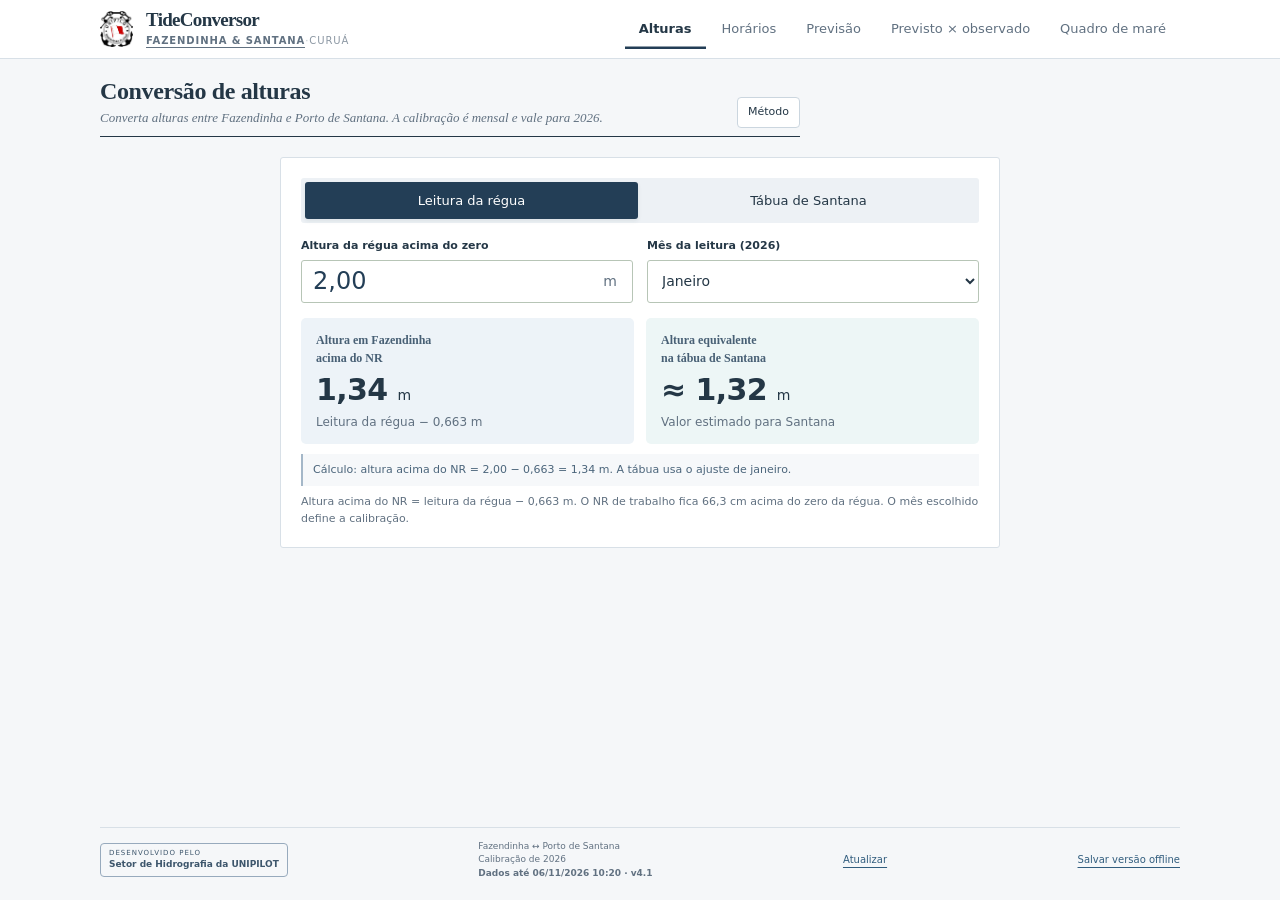
==== commit ccb81db9: "Dados atualizados automaticamente" ====
--- a/tideconversor/index.html
+++ b/tideconversor/index.html
@@ -560,7 +560,7 @@
     <p class="carta-note" id="cartaFonte"></p>
   </article>
   <p class="note">O cálculo usa as 113 constantes do PACMARÉ e o nível médio anual. A classificação da maré, o cálculo do NR e o período mínimo de observação seguem a NORMAM-501/DHN (Anexo J). O datum, a incerteza a 95 % e a diferença entre observado e previsto seguem a IHO S-44 (6.1.0). O NR de trabalho é uma referência do Setor de Hidrografia da UNIPILOT. Ele não substitui a Tábua de Marés nem as cartas oficiais da DHN. Não use este app para navegar.</p>
-</section><footer><div class="developer-stamp"><span>DESENVOLVIDO PELO</span><strong>Setor de Hidrografia da UNIPILOT</strong></div><span>Fazendinha ↔ Porto de Santana<br>Calibração de 2026<br><b>Dados até 06/11/2026 04:35 · v4.1</b></span><button class="textbutton" id="refreshData" type="button">Atualizar</button><button class="textbutton" id="download">Salvar versão offline</button></footer></main><dialog id="methodDialog" class="method-dialog" aria-labelledby="methodTitle"><div class="dialog-head"><h2 id="methodTitle">Método</h2><button id="closeMethod" type="button">Fechar</button></div><div class="dialog-body" id="methodBody"></div></dialog><script>window.TC_HARM={"epoch0":"2024-01-01T00:00","nr_cm":66.3,"S0_anual":229.69,"S0_bloco02":231.38,"comps":[{"n":"Sa","c":[0.0,0.0,1.0,0.0,0.0],"o":0.0,"k":[],"H":21.6,"g":50.45,"sa":true,"inf":false},{"n":"Ssa","c":[0.0,0.0,2.0,0.0,0.0],"o":0.0,"k":[],"H":8.25,"g":337.41,"sa":true,"inf":false},{"n":"Mm","c":[0.0,1.0,0.0,-1.0,0.0],"o":0.0,"k":[["Mm",1.0,1.0]],"H":10.58,"g":24.28,"sa":false,"inf":false},{"n":"MSF","c":[0.0,2.0,-2.0,0.0,0.0],"o":0.0,"k":[["M2",1.0,-1.0]],"H":15.77,"g":47.36,"sa":false,"inf":false},{"n":"Mf","c":[0.0,2.0,0.0,0.0,0.0],"o":0.0,"k":[["Mf",1.0,1.0]],"H":3.96,"g":39.0,"sa":false,"inf":false},{"n":"SIGMA1","c":[1.0,-4.0,3.0,0.0,0.0],"o":90.0,"k":[["O1",1.0,1.0]],"H":0.65,"g":146.18,"sa":false,"inf":false},{"n":"Q1","c":[1.0,-3.0,1.0,1.0,0.0],"o":90.0,"k":[["O1",1.0,1.0]],"H":0.83,"g":353.04,"sa":false,"inf":false},{"n":"O1","c":[1.0,-2.0,1.0,0.0,0.0],"o":90.0,"k":[["O1",1.0,1.0]],"H":5.07,"g":25.85,"sa":false,"inf":false},{"n":"MP1","c":[1.0,-2.0,3.0,0.0,0.0],"o":-90.0,"k":[["M2",1.0,1.0]],"H":1.71,"g":167.1,"sa":false,"inf":false},{"n":"M1","c":[1.0,-1.0,1.0,1.0,0.0],"o":-90.0,"k":[["M1",1.0,1.0]],"H":0.92,"g":121.71,"sa":false,"inf":false},{"n":"P1","c":[1.0,0.0,-1.0,0.0,0.0],"o":90.0,"k":[],"H":1.0,"g":45.23,"sa":false,"inf":false},{"n":"S1","c":[1.0,0.0,0.0,0.0,0.0],"o":0.0,"k":[],"H":0.92,"g":342.81,"sa":false,"inf":false},{"n":"K1","c":[1.0,0.0,1.0,0.0,0.0],"o":-90.0,"k":[["K1",1.0,1.0]],"H":6.71,"g":54.23,"sa":false,"inf":false},{"n":"SO1","c":[1.0,2.0,-1.0,0.0,0.0],"o":-90.0,"k":[["O1",1.0,-1.0]],"H":1.05,"g":253.52,"sa":false,"inf":false},{"n":"2NS2","c":[2.0,-6.0,4.0,2.0,0.0],"o":0.0,"k":[["M2",2.0,2.0]],"H":0.88,"g":279.65,"sa":false,"inf":false},{"n":"M(MU)S2","c":[2.0,-6.0,6.0,0.0,0.0],"o":0.0,"k":[["M2",2.0,2.0]],"H":0.81,"g":140.66,"sa":false,"inf":false},{"n":"OQ2","c":[2.0,-5.0,2.0,1.0,0.0],"o":180.0,"k":[["O1",2.0,2.0]],"H":1.15,"g":167.45,"sa":false,"inf":false},{"n":"MNS2","c":[2.0,-5.0,4.0,1.0,0.0],"o":0.0,"k":[["M2",2.0,2.0]],"H":2.75,"g":359.23,"sa":false,"inf":false},{"n":"MNK2S2","c":[2.0,-5.0,6.0,1.0,0.0],"o":0.0,"k":[["M2",2.0,2.0],["K2",1.0,1.0]],"H":0.6,"g":73.87,"sa":false,"inf":false},{"n":"2N2","c":[2.0,-4.0,2.0,2.0,0.0],"o":0.0,"k":[["M2",1.0,1.0]],"H":4.85,"g":111.94,"sa":false,"inf":false},{"n":"MU2","c":[2.0,-4.0,4.0,0.0,0.0],"o":0.0,"k":[["M2",1.0,1.0]],"H":6.9,"g":23.2,"sa":false,"inf":false},{"n":"N2","c":[2.0,-3.0,2.0,1.0,0.0],"o":0.0,"k":[["M2",1.0,1.0]],"H":20.14,"g":175.85,"sa":false,"inf":false},{"n":"NU2","c":[2.0,-3.0,4.0,-1.0,0.0],"o":0.0,"k":[["M2",1.0,1.0]],"H":5.0,"g":178.25,"sa":false,"inf":false},{"n":"OP2","c":[2.0,-2.0,0.0,0.0,0.0],"o":180.0,"k":[["O1",1.0,1.0]],"H":1.24,"g":224.61,"sa":false,"inf":false},{"n":"MTS2","c":[2.0,-2.0,1.0,0.0,1.0],"o":0.0,"k":[["M2",1.0,1.0]],"H":4.13,"g":144.18,"sa":false,"inf":false},{"n":"M2","c":[2.0,-2.0,2.0,0.0,0.0],"o":0.0,"k":[["M2",1.0,1.0]],"H":111.07,"g":205.03,"sa":false,"inf":false},{"n":"MST2","c":[2.0,-2.0,3.0,0.0,-1.0],"o":0.0,"k":[["M2",1.0,1.0]],"H":2.55,"g":43.73,"sa":false,"inf":false},{"n":"MKS2","c":[2.0,-2.0,4.0,0.0,0.0],"o":0.0,"k":[["M2",1.0,1.0],["K2",1.0,1.0]],"H":0.62,"g":354.48,"sa":false,"inf":false},{"n":"LAMBDA2","c":[2.0,-1.0,0.0,1.0,0.0],"o":180.0,"k":[["M2",1.0,1.0]],"H":4.48,"g":238.0,"sa":false,"inf":false},{"n":"L2","c":[2.0,-1.0,2.0,-1.0,0.0],"o":180.0,"k":[["M2",1.0,1.0]],"H":8.55,"g":223.73,"sa":false,"inf":false},{"n":"T2","c":[2.0,0.0,-1.0,0.0,1.0],"o":0.0,"k":[],"H":2.19,"g":221.77,"sa":false,"inf":false},{"n":"S2","c":[2.0,0.0,0.0,0.0,0.0],"o":0.0,"k":[],"H":24.9,"g":240.14,"sa":false,"inf":false},{"n":"K2","c":[2.0,0.0,2.0,0.0,0.0],"o":0.0,"k":[["K2",1.0,1.0]],"H":7.28,"g":234.62,"sa":false,"inf":false},{"n":"MSN2","c":[2.0,1.0,0.0,-1.0,0.0],"o":0.0,"k":[["M2",2.0,0.0]],"H":2.5,"g":117.2,"sa":false,"inf":false},{"n":"2SM2","c":[2.0,2.0,-2.0,0.0,0.0],"o":0.0,"k":[["M2",1.0,-1.0]],"H":2.35,"g":141.53,"sa":false,"inf":false},{"n":"2MS2N2","c":[2.0,2.0,0.0,-2.0,0.0],"o":0.0,"k":[["M2",4.0,0.0]],"H":1.63,"g":39.79,"sa":false,"inf":false},{"n":"NO3","c":[3.0,-5.0,3.0,1.0,0.0],"o":90.0,"k":[["M2",1.0,1.0],["O1",1.0,1.0]],"H":0.97,"g":148.28,"sa":false,"inf":false},{"n":"MO3","c":[3.0,-4.0,3.0,0.0,0.0],"o":90.0,"k":[["M2",1.0,1.0],["O1",1.0,1.0]],"H":2.94,"g":174.96,"sa":false,"inf":false},{"n":"2MP3","c":[3.0,-4.0,5.0,0.0,0.0],"o":-90.0,"k":[["M2",2.0,2.0]],"H":0.69,"g":304.75,"sa":false,"inf":false},{"n":"SQ3","c":[3.0,-3.0,1.0,1.0,0.0],"o":90.0,"k":[["O1",1.0,1.0]],"H":0.28,"g":25.65,"sa":false,"inf":false},{"n":"M3","c":[3.0,-3.0,3.0,0.0,0.0],"o":0.0,"k":[["M2",1.5,1.5]],"H":0.46,"g":292.1,"sa":false,"inf":false},{"n":"SO3","c":[3.0,-2.0,1.0,0.0,0.0],"o":90.0,"k":[["O1",1.0,1.0]],"H":1.06,"g":193.28,"sa":false,"inf":false},{"n":"MK3","c":[3.0,-2.0,3.0,0.0,0.0],"o":-90.0,"k":[["M2",1.0,1.0],["K1",1.0,1.0]],"H":3.08,"g":202.28,"sa":false,"inf":false},{"n":"2MQ3","c":[3.0,-1.0,3.0,-1.0,0.0],"o":-90.0,"k":[["M2",2.0,2.0],["O1",1.0,-1.0]],"H":0.39,"g":34.28,"sa":false,"inf":false},{"n":"SK3","c":[3.0,0.0,1.0,0.0,0.0],"o":-90.0,"k":[["K1",1.0,1.0]],"H":0.52,"g":255.67,"sa":false,"inf":false},{"n":"N4","c":[4.0,-6.0,4.0,2.0,0.0],"o":0.0,"k":[["M2",2.0,2.0]],"H":2.39,"g":253.36,"sa":false,"inf":false},{"n":"3MS4","c":[4.0,-6.0,6.0,0.0,0.0],"o":0.0,"k":[["M2",3.0,3.0]],"H":3.44,"g":154.94,"sa":false,"inf":false},{"n":"MN4","c":[4.0,-5.0,4.0,1.0,0.0],"o":0.0,"k":[["M2",2.0,2.0]],"H":7.82,"g":307.95,"sa":false,"inf":false},{"n":"M(NU)4","c":[4.0,-5.0,6.0,-1.0,0.0],"o":0.0,"k":[["M2",2.0,2.0]],"H":2.13,"g":328.72,"sa":false,"inf":false},{"n":"2MSK4","c":[4.0,-4.0,2.0,0.0,0.0],"o":0.0,"k":[["M2",2.0,2.0],["K2",1.0,-1.0]],"H":0.87,"g":166.75,"sa":false,"inf":false},{"n":"2MTS4","c":[4.0,-4.0,3.0,0.0,1.0],"o":0.0,"k":[["M2",2.0,2.0]],"H":1.74,"g":232.23,"sa":false,"inf":false},{"n":"M4","c":[4.0,-4.0,4.0,0.0,0.0],"o":0.0,"k":[["M2",2.0,2.0]],"H":21.79,"g":337.45,"sa":false,"inf":false},{"n":"2MST4","c":[4.0,-4.0,5.0,0.0,-1.0],"o":0.0,"k":[["M2",2.0,2.0]],"H":1.12,"g":164.67,"sa":false,"inf":false},{"n":"2MKS4","c":[4.0,-4.0,6.0,0.0,0.0],"o":0.0,"k":[["M2",2.0,2.0],["K2",1.0,1.0]],"H":0.64,"g":215.02,"sa":false,"inf":false},{"n":"SN4","c":[4.0,-3.0,2.0,1.0,0.0],"o":0.0,"k":[["M2",1.0,1.0]],"H":0.78,"g":233.07,"sa":false,"inf":false},{"n":"3MN4","c":[4.0,-3.0,4.0,-1.0,0.0],"o":0.0,"k":[["M2",4.0,2.0]],"H":4.8,"g":205.92,"sa":false,"inf":false},{"n":"MS4","c":[4.0,-2.0,2.0,0.0,0.0],"o":0.0,"k":[["M2",1.0,1.0]],"H":9.63,"g":14.01,"sa":false,"inf":false},{"n":"MK4","c":[4.0,-2.0,4.0,0.0,0.0],"o":0.0,"k":[["M2",1.0,1.0],["K2",1.0,1.0]],"H":2.76,"g":6.31,"sa":false,"inf":false},{"n":"SL4","c":[4.0,-1.0,2.0,-1.0,0.0],"o":180.0,"k":[["M2",1.0,1.0]],"H":1.95,"g":32.51,"sa":false,"inf":false},{"n":"S4","c":[4.0,0.0,0.0,0.0,0.0],"o":0.0,"k":[],"H":0.85,"g":343.36,"sa":false,"inf":false},{"n":"MNO5","c":[5.0,-7.0,5.0,1.0,0.0],"o":90.0,"k":[["M2",2.0,2.0],["O1",1.0,1.0]],"H":0.38,"g":268.11,"sa":false,"inf":false},{"n":"2MO5","c":[5.0,-6.0,5.0,0.0,0.0],"o":90.0,"k":[["M2",2.0,2.0],["O1",1.0,1.0]],"H":0.7,"g":298.07,"sa":false,"inf":false},{"n":"MNK5","c":[5.0,-5.0,5.0,1.0,0.0],"o":-90.0,"k":[["M2",2.0,2.0],["K1",1.0,1.0]],"H":0.2,"g":315.81,"sa":false,"inf":false},{"n":"2MK5","c":[5.0,-4.0,5.0,0.0,0.0],"o":-90.0,"k":[["M2",2.0,2.0],["K1",1.0,1.0]],"H":0.73,"g":301.28,"sa":false,"inf":false},{"n":"MSK5","c":[5.0,-2.0,3.0,0.0,0.0],"o":-90.0,"k":[["M2",1.0,1.0],["K1",1.0,1.0]],"H":0.37,"g":5.99,"sa":false,"inf":false},{"n":"3MNS6","c":[6.0,-9.0,8.0,1.0,0.0],"o":0.0,"k":[["M2",4.0,4.0]],"H":0.83,"g":250.73,"sa":false,"inf":false},{"n":"2NM6","c":[6.0,-8.0,6.0,2.0,0.0],"o":0.0,"k":[["M2",3.0,3.0]],"H":0.96,"g":349.73,"sa":false,"inf":false},{"n":"4MS6","c":[6.0,-8.0,8.0,0.0,0.0],"o":0.0,"k":[["M2",4.0,4.0]],"H":0.79,"g":291.43,"sa":false,"inf":false},{"n":"2MN6","c":[6.0,-7.0,6.0,1.0,0.0],"o":0.0,"k":[["M2",3.0,3.0]],"H":2.65,"g":37.28,"sa":false,"inf":false},{"n":"3MSK6","c":[6.0,-6.0,4.0,0.0,0.0],"o":0.0,"k":[["M2",3.0,3.0],["K2",1.0,-1.0]],"H":0.5,"g":264.96,"sa":false,"inf":false},{"n":"M6","c":[6.0,-6.0,6.0,0.0,0.0],"o":0.0,"k":[["M2",3.0,3.0]],"H":3.97,"g":68.21,"sa":false,"inf":false},{"n":"MSN6","c":[6.0,-5.0,4.0,1.0,0.0],"o":0.0,"k":[["M2",2.0,2.0]],"H":0.67,"g":63.38,"sa":false,"inf":false},{"n":"4MN6","c":[6.0,-5.0,6.0,-1.0,0.0],"o":0.0,"k":[["M2",5.0,3.0]],"H":1.3,"g":316.97,"sa":false,"inf":false},{"n":"2MS6","c":[6.0,-4.0,4.0,0.0,0.0],"o":0.0,"k":[["M2",2.0,2.0]],"H":3.07,"g":107.12,"sa":false,"inf":false},{"n":"2MK6","c":[6.0,-4.0,6.0,0.0,0.0],"o":0.0,"k":[["M2",2.0,2.0],["K2",1.0,1.0]],"H":0.98,"g":91.66,"sa":false,"inf":false},{"n":"3MSN6","c":[6.0,-3.0,4.0,-1.0,0.0],"o":0.0,"k":[["M2",4.0,2.0]],"H":0.96,"g":328.05,"sa":false,"inf":false},{"n":"2SM6","c":[6.0,-2.0,2.0,0.0,0.0],"o":0.0,"k":[["M2",1.0,1.0]],"H":0.67,"g":126.86,"sa":false,"inf":false},{"n":"2MNO7","c":[7.0,-9.0,7.0,1.0,0.0],"o":90.0,"k":[["M2",3.0,3.0],["O1",1.0,1.0]],"H":0.18,"g":2.37,"sa":false,"inf":false},{"n":"3MO7","c":[7.0,-8.0,7.0,0.0,0.0],"o":90.0,"k":[["M2",3.0,3.0],["O1",1.0,1.0]],"H":0.24,"g":39.64,"sa":false,"inf":false},{"n":"MSNO7","c":[7.0,-7.0,5.0,1.0,0.0],"o":90.0,"k":[["M2",2.0,2.0],["O1",1.0,1.0]],"H":0.08,"g":29.98,"sa":false,"inf":false},{"n":"2MNK7","c":[7.0,-7.0,7.0,1.0,0.0],"o":-90.0,"k":[["M2",3.0,3.0],["K1",1.0,1.0]],"H":0.15,"g":53.1,"sa":false,"inf":false},{"n":"2MSO7","c":[7.0,-6.0,5.0,0.0,0.0],"o":90.0,"k":[["M2",2.0,2.0],["O1",1.0,1.0]],"H":0.26,"g":64.59,"sa":false,"inf":false},{"n":"3MK7","c":[7.0,-6.0,7.0,0.0,0.0],"o":-90.0,"k":[["M2",3.0,3.0],["K1",1.0,1.0]],"H":0.23,"g":55.48,"sa":false,"inf":false},{"n":"MSNK7","c":[7.0,-5.0,5.0,1.0,0.0],"o":-90.0,"k":[["M2",2.0,2.0],["K1",1.0,1.0]],"H":0.12,"g":177.82,"sa":false,"inf":false},{"n":"2MSK7","c":[7.0,-4.0,5.0,0.0,0.0],"o":-90.0,"k":[["M2",2.0,2.0],["K1",1.0,1.0]],"H":0.24,"g":111.93,"sa":false,"inf":false},{"n":"2MKK7","c":[7.0,-4.0,7.0,0.0,0.0],"o":-90.0,"k":[["M2",2.0,2.0],["K2",1.0,1.0],["K1",1.0,1.0]],"H":0.07,"g":48.13,"sa":false,"inf":false},{"n":"2M2N8","c":[8.0,-10.0,8.0,2.0,0.0],"o":0.0,"k":[["M2",4.0,4.0]],"H":0.34,"g":86.65,"sa":false,"inf":false},{"n":"3MN8","c":[8.0,-9.0,8.0,1.0,0.0],"o":0.0,"k":[["M2",4.0,4.0]],"H":0.76,"g":146.73,"sa":false,"inf":false},{"n":"M8","c":[8.0,-8.0,8.0,0.0,0.0],"o":0.0,"k":[["M2",4.0,4.0]],"H":0.81,"g":166.24,"sa":false,"inf":false},{"n":"2MSN8","c":[8.0,-7.0,6.0,1.0,0.0],"o":0.0,"k":[["M2",3.0,3.0]],"H":0.3,"g":187.33,"sa":false,"inf":false},{"n":"2MNK8","c":[8.0,-7.0,8.0,1.0,0.0],"o":0.0,"k":[["M2",3.0,3.0],["K2",1.0,1.0]],"H":0.31,"g":160.7,"sa":false,"inf":false},{"n":"3MS8","c":[8.0,-6.0,6.0,0.0,0.0],"o":0.0,"k":[["M2",3.0,3.0]],"H":0.74,"g":212.58,"sa":false,"inf":false},{"n":"3MK8","c":[8.0,-6.0,8.0,0.0,0.0],"o":0.0,"k":[["M2",3.0,3.0],["K2",1.0,1.0]],"H":0.26,"g":186.84,"sa":false,"inf":false},{"n":"MSNK8","c":[8.0,-5.0,6.0,1.0,0.0],"o":0.0,"k":[["M2",2.0,2.0],["K2",1.0,1.0]],"H":0.28,"g":165.56,"sa":false,"inf":false},{"n":"2M2S8","c":[8.0,-4.0,4.0,0.0,0.0],"o":0.0,"k":[["M2",2.0,2.0]],"H":0.29,"g":228.09,"sa":false,"inf":false},{"n":"2MSK8","c":[8.0,-4.0,6.0,0.0,0.0],"o":0.0,"k":[["M2",2.0,2.0],["K2",1.0,1.0]],"H":0.16,"g":217.54,"sa":false,"inf":false},{"n":"3MNO9","c":[9.0,-11.0,9.0,1.0,0.0],"o":90.0,"k":[["M2",4.0,4.0],["O1",1.0,1.0]],"H":0.1,"g":159.64,"sa":false,"inf":false},{"n":"4MO9","c":[9.0,-10.0,9.0,0.0,0.0],"o":90.0,"k":[["M2",4.0,4.0],["O1",1.0,1.0]],"H":0.11,"g":167.99,"sa":false,"inf":false},{"n":"3MSO9","c":[9.0,-8.0,7.0,0.0,0.0],"o":90.0,"k":[["M2",3.0,3.0],["O1",1.0,1.0]],"H":0.09,"g":215.92,"sa":false,"inf":false},{"n":"4MK9","c":[9.0,-8.0,9.0,0.0,0.0],"o":-90.0,"k":[["M2",4.0,4.0],["K1",1.0,1.0]],"H":0.07,"g":194.25,"sa":false,"inf":false},{"n":"4MN10","c":[10.0,-11.0,10.0,1.0,0.0],"o":0.0,"k":[["M2",5.0,5.0]],"H":0.25,"g":3.1,"sa":false,"inf":false},{"n":"M10","c":[10.0,-10.0,10.0,0.0,0.0],"o":0.0,"k":[["M2",5.0,5.0]],"H":0.17,"g":18.57,"sa":false,"inf":false},{"n":"4MS10","c":[10.0,-8.0,8.0,0.0,0.0],"o":0.0,"k":[["M2",4.0,4.0]],"H":0.3,"g":86.66,"sa":false,"inf":false},{"n":"2MNSK10","c":[10.0,-7.0,8.0,1.0,0.0],"o":0.0,"k":[["M2",3.0,3.0],["K2",1.0,1.0]],"H":0.1,"g":29.2,"sa":false,"inf":false},{"n":"4MNO11","c":[11.0,-13.0,11.0,1.0,0.0],"o":90.0,"k":[["M2",5.0,5.0],["O1",1.0,1.0]],"H":0.11,"g":332.41,"sa":false,"inf":false},{"n":"5M011","c":[11.0,-12.0,11.0,0.0,0.0],"o":90.0,"k":[["M2",5.0,5.0],["O1",1.0,1.0]],"H":0.07,"g":355.6,"sa":false,"inf":false},{"n":"4MNP11","c":[11.0,-11.0,9.0,1.0,0.0],"o":90.0,"k":[["M2",5.0,5.0]],"H":0.13,"g":12.67,"sa":false,"inf":false},{"n":"4MSO11","c":[11.0,-10.0,9.0,0.0,0.0],"o":90.0,"k":[["M2",4.0,4.0],["O1",1.0,1.0]],"H":0.09,"g":46.16,"sa":false,"inf":false},{"n":"4MSK11","c":[11.0,-8.0,9.0,0.0,0.0],"o":-90.0,"k":[["M2",4.0,4.0],["K1",1.0,1.0]],"H":0.06,"g":59.55,"sa":false,"inf":false},{"n":"5MN12","c":[12.0,-13.0,12.0,1.0,0.0],"o":0.0,"k":[["M2",6.0,6.0]],"H":0.19,"g":166.76,"sa":false,"inf":false},{"n":"4MSN12","c":[12.0,-11.0,10.0,1.0,0.0],"o":0.0,"k":[["M2",5.0,5.0]],"H":0.14,"g":220.42,"sa":false,"inf":false},{"n":"5MS12","c":[12.0,-10.0,10.0,0.0,0.0],"o":0.0,"k":[["M2",5.0,5.0]],"H":0.2,"g":231.35,"sa":false,"inf":false},{"n":"3MNKS12","c":[12.0,-9.0,10.0,1.0,0.0],"o":0.0,"k":[["M2",4.0,4.0],["K2",1.0,1.0]],"H":0.13,"g":207.03,"sa":false,"inf":false}],"obs":[[7483,[251,258,246,208,168,135,108,87,80,117,183,235,270,277,263,220,173,138,111,86,68,66,98,155,215,243,252,239,204,166,135,110,89,78,100,155,213,251,264,255,219,176,140,112,87,68,60,83,136,198,235,250,246,217,179,145,118,94,79,87,134,192,241,260,258,229,186,147,117,91,69,59,78,135,198,245,262,259,230,189,150,120,94,75,77,121,185,245,270,272,247,200,158,124,97,72,61,80,139,212,262,281,274,240,193,151,119,91,71,73,123,193,258,286,287,255,206,159,124,96,71,59,86,158,233,283,297,285,242,191,149,115,87,66,77,141,220,285,310,305,269,215,167,131,101,77,68,116,194,273,313,318,294,241,188,146,114,86,65,82,154,234,297,317,306,263,207,161,126,97,72,71,136,222,300,330,324,289,233,180,141,110,81,63,99,175,253,310,322,306,257,200,155,122,94,70,85,161,250,320,339,327,283,224,173,135,105,78,67,115,195,276,323,326,303,247,192,149,116,88,68,101,184,271,327,338,319,267,209,162,127,98,72,68,123,204,282,320,319,288,232,180,140,110,82,69,119,197,284,327,331,306,250,195,151,118,89,65,67,123,204,279,310,307,273,217,170,132,103,77,70,125,209,290,325,324,294,239,186,146,116,88,67,73,133,208,277,302,297,258,208,162,127,100,77,77,137,209,279,310,310,276,223,174,138,108,82,65,75,134,204,265,288,283,247,198,157,124,99,78,81,135,209,272,300,301,267,216,171,136,108,83,69,78,133,199,255,276,272,239,195,157,126,100,81,83,129,195,255,281,281,253,206,165,132,105,81,69,77,127,190,242,263,261,234,193,158,129,103,84,83,115,173,232,260,263,240,197,158,127,101,78,64,71,114,174,228,251,255,232,194,158,128,104,84,79,105,158,216,249,257,240,200,162,130,103,80,66,72,114,175,230,253,257,236,197,159,129,103,83,79,106,160,220,255,265,249,211,173,138,112,88,76,89,136,199,250,273,271,242,202,162,132,106,87,85,120,177,236,267,273,254,214,173,140,114,91,80,98,154,219,263,278,269,232,188,150,121,95,77,79,126,191,251,277,278,252,205,163,132,105,83,78,110,176,242,278,285,265,219,173,137,110,84,69,85,144,212,264,283,276,238,192,152,121,95,76,84,139,212,273,297,292,256,205,161,128,100,74,67,102,173,244,283,291,272,223,177,140,111,85,73,103,175,246,293,303,284,233,184,144,114,86,66,72,130,205,270,294,291,255,204,160,126,100,78,76,131,209,280,307,305,269,215,167,135,109,84,67,93,160,234,284,296,280,234,186,147,115,89,73,97,170,246,299,315,306,253,201,156,123,94,71,71,122,197,270,301,301,272,221,174,137,108,84,79,131,210,285,318,318,288,233,182,143,114,87,70,88,159,228,290,307,298,255,205,160,129,99,77,92,157,237,299,321,310,268,214,170,134,105,85,71,106,173,248,295,306,286,235,184,146,118,93,78,109,190,259,305,319,301,250,200,157,125,104,80,75,122,203,273,298,297,267,215,173,138,111,85,79,122,196,268,303,308,282,229,181,147,118,90,72,74,119,192,256,281,282,254,209,165,130,102,79,73,113,182,252,293,295,272,222,176,138,108,83,65,69,118,185,248,272,274,249,202,160,128,101,78,75,113,180,251,283,290,268,221,176,141,113,90,73,79,133,197,257,281,281,252,208,168,136,108,85,77,107,169,236,275,285,267,222,177,141,112,88,70,74,122,192,256,282,285,259,213,174,139,111,87,76,100,162,232,276,292,280,239,193,155,125,100,78,82,128,200,266,295,298,273,226,182,145,116,92,78,94,153,225,277,294,283,241,195,155,124,99,78,83,135,211,278,306,305,273,224,179,142,112,86,71,90,155,227,280,297]],[8319,[241,195,153,121,95,76,83,142,219,285,311,305,268,216,171,135,106,80,67,94,165,239,291,304,288,241,191,151,119,93,74,88,157,239,301,322,311,268,214,168,133,105,80,68,105,181,256,303,312,292,243,192,151,120,95,77,104,182,263,320,333,317,268,212,167,133,105,79,71,118,195,272,312,315,287,234,184,145,116,90,77,117,200,285,331,335,313,259,205,163,130,100,77,76,128,205,288,316,315,281,225,176,138,110,85,81,134,219,298,334,333,302,246,193,153,122,95,75,85,146,224,294,316,309,269,214,170,136,108,85,86,144,227,302,331,325,289,233,184,147,117,91,75,93,158,232,294,311,298,252,202,161,127,101,81,92,153,232,299,321,312,269,216,171,136,109,84,72,98,168,242,291,301,282,234,187,149,119,95,79,98,166,242,296,312,297,250,200,159,128,102,81,77,113,181,254,288,293,267,219,177,141,115,91,81,107,175,246,288,300,282,236,191,154,125,100,82,84,127,195,260,285,287,259,214,175,143,116,95,88,119,183,250,285,292,274,230,188,154,126,103,87,93,137,204,260,280,279,249,207,171,141,116,97,92,119,175,238,269,277,258,217,180,148,125,102,89,100,148,211,260,277,276,245,207,171,142,117,99,95,121,175,235,266,274,257,219,182,153,128,107,96,112,160,225,267,285,281,246,206,172,142,119,100,94,117,169,226,259,269,258,217,181,151,126,104,93,108,156,217,261,280,273,239,199,164,135,110,91,87,108,159,221,257,268,255,219,181,150,123,102,93,113,168,232,273,287,276,236,194,159,130,105,86,81,107,169,233,267,275,256,215,176,144,118,96,90,116,181,248,284,294,274,229,184,149,120,94,76,75,111,179,244,275,276,248,204,165,132,108,88,86,129,200,267,297,298,268,217,174,140,113,88,73,84,141,216,273,295,287,248,203,167,134,108,93,110,174,251,305,323,307,259,208,167,135,108,83,74,108,177,251,295,302,279,229,183,146,117,93,82,111,190,268,314,322,298,245,195,156,126,100,80,81,131,207,280,309,305,268,217,174,139,114,92,91,142,228,305,335,329,291,236,189,151,123,97,81,103,173,251,310,325,309,262,212,170,138,111,92,107,183,270,332,347,332,283,229,184,150,122,98,89,128,207,290,330,332,304,250,202,163,133,108,94,128,213,301,345,350,326,271,219,177,146,118,96,98,151,234,309,339,332,294,241,195,158,131,107,99,149,237,318,352,349,316,261,211,172,141,114,96,117,191,281,340,356,343,297,244,200,166,137,114,118,180,266,334,357,346,306,253,207,171,141,114,99,123,196,282,331,340,320,362,384,369,320,344,342,311,265,222,184,152,126,107,112,172,260,323,341,323,283,240,204,171,143,124,130,176,252,151,123,103,105,154,234,299,324,314,274,227,187,154,126,104,96,125,201,284,325,331,309,263,220,182,150,123,104,102,145,222,290,318,316,284,240,201,165,138,114,104,130,202,283,324,334,315,273,230,189,156,126,105,98,125,196,268,304,309,283,240,200,166,137,113,99,116,175,255,307,323,308,267,221,183,149,121,98,85,103,169,242,291,306,290,249,206,170,139,115,100,108,169,252,312,332,321,281,232,190,156,128,103,86,100,162,239,296,314,301,257,214,175,150,122,102,110,175,258,321,341,327,284,235,192,158,130,105,90,113,187,269,323,334,314,267,220,181,150,125,107,127,208,298,351,360,342,292,241,198,164,136,112,101,141,226,315,356,358,331,280,230,189,158,133,118,153,241,333,372,371,342,288,238,195,162,134,110,103,153,240,322,353,348,309,258,210,173,143,117,106,149,242,331,364,357,322,266,217,179,148,121,99,106,174,261,330,351,336,290,240,197,162,133,110,110,172,270,344,366,352,308,253,207,170,142,117,100,121,195,281,334,342,314,264,216,176,145,119,99,119,193,285,342,353,330,277,221,180,148,120,98,95,142,228,307]],[9210,[307,329,311,266,217,177,142,114,92,90,136,216,293,322,314,273,223,182,146,118,93,82,107,178,264,310,317,293,247,203,167,135,109,93,105,160,238,295,312,294,250,205,169,138,112,91,92,133,207,281,311,308,274,230,191,157,128,104,94,118,177,256,298,307,282,239,199,165,136,112,100,111,161,237,292,311,298,261,222,187,155,130,110,105,132,192,264,295,297,273,234,200,169,143,122,111,125,172,241,286,299,282,246,211,180,152,128,111,105,122,167,230,265,271,250,218,188,162,138,119,109,122,165,228,272,288,276,245,215,185,157,133,113,105,120,167,235,273,284,269,238,207,181,155,134,122,127,161,215,263,283,271,243,209,177,148,128,108,96,111,156,230,274,290,279,248,215,185,157,134,120,123,159,221,278,298,289,253,212,179,150,125,103,90,99,148,221,275,294,283,248,208,174,145,121,104,110,158,232,292,313,301,260,215,178,146,119,95,82,100,167,248,299,311,291,246,205,169,139,114,98,117,191,278,330,337,315,266,218,180,147,121,97,91,134,220,305,336,331,297,246,203,168,138,113,102,141,237,329,362,355,323,272,222,181,150,122,101,105,178,276,346,360,343,297,246,203,166,138,115,117,191,301,375,386,369,322,267,219,181,152,126,112,148,247,344,384,374,344,289,239,197,165,138,117,139,240,348,391,389,360,305,253,207,173,144,119,111,171,277,362,384,370,327,272,226,184,154,128,114,170,280,375,401,389,355,301,249,208,178,147,125,135,214,324,377,384,359,308,256,210,174,144,120,119,192,309,389,397,372,327,271,224,185,157,138,116,153,243,344,384,380,348,294,243,200,166,138,114,118,195,298,367,377,354,306,255,209,172,142,118,103,145,245,346]],[9619,[326,355,344,306,256,212,173,142,117,98,108,177,266,328,342,320,277,230,191,157,132,111,106,153,243,319,347,339,302,255,213,176,146,120,103,108,161,246,314,335,319,276,237,202,169,142,122,114,141,212,292,323,323,292,251,213,180,149,122,102,97,128,205,278,310,311,283,245,210,177,148,126,112,127,180,262,311,323,304,265,225,189,155,128,107,94,109,161,245,297,314,298,265,228,197,160,135,119,125,180,266,324,343,328,291,249,212,174,145,123,110,127,196,287,340,350,335,293,249,209,174,146,124,122,166,254,324,346,330,290,242,201,164,135,108,90,104,178,274,335,342,315,270,224,185,151,125,105,108,174,271,336,351,330,285,236,193,157,128,103,86,109,191,282,333,336,306,258,212,173,142,117,99,127,220,320,364,364,335,283,233,191,158,133,109,102,159,255,343,370,354,310,258,213,177,148,124,112,166,272,363,384,370,331,275,228,187,155,130,111,130,221,328,377,377,349,297,247,204,168,140,117,124,206,317,379,383,359,309,257,212,175,147,122,112,165,271,365,389,380,343,293,244,198,163,136,122,168,271,367,394,382,346,296,248,207,180,147,122,131,209,316,372,374,345,295,245,202,167,137,112,104,166,271,353,370,352,310,256,209,171,141,114,98,129,218,318,355,346,309,259,212,172,141,115,96,119,212,318,361,362,331,281,233,191,158,131,109,109,173,268,336,350,327,283,236,196,161,132,107,99,143,234,317,345,335,298,250,208,171,142,117,105,134,220,312]],[9979,[319,337,319,280,238,202,169,140,116,104,124,185,267,310,318,295,257,222,188,158,135,121,134,181,255,306,317,295,259,224,193,163,137,118,108,126,171,242,284,295,280,253,221,191,162,143,133,145,179,235,279,292,277,249,219,190,163,138,119,111,121,152,211,256,275,270,248,222,194,165,144,132,135,159,205,257,280,275,251,222,193,166,140,121,106,111,142,204,261,290,295,279,250,221,192,165,148,142,163,206,268,300,304,282,249,215,181,153,129,109,112,140,205,277,311,315,292,257,222,191,160,139,130,156,225,305,342,346,319,278,236,200,167,141,123,124,172,259,331,358,350,318,274,233,194,165,142,133,171,258,344,373,365,330,281,238]],[10137,[138,117,117,186,287,357,370,352,306,263,220,181,152,129,125,189,297,371,387,368,324,273,228,188,158,133,113,147,243,358,391,389,358,312,260,213,178,150,129,145,238,351,399,399,370,318,266,219,183,154,129,119,186,306,383,403,386,344,290,242,201,168,139,124,182,294,391,417,402,361,306,255,211,178,151,128,143,244,356,408,409,381,327,274,227,188,160,134,125,202,319,401,416,395,348,294,244,202,171,146,125,172,282,387,420,410,372,317,267,221,187,158,136,147,248,364,418,420,393,342,288,240,201,170,145,133,209,325,410,423,402,355,301,252,210,176,149,127,149,253,365,408,402,374,322,272,226,189,161,142,136,211,328,402,408,384,338,285,237,196,166,140,120,155,256,364,402,397,366,315,270,224,190,161,140,141,207,313,379,389,363,314,270,225,188,159,135,115,138,224,329,372,369,342,298,252,210,177,153,137,144,200,290,347,360,337,297,254,214,179,150,125,110,122,180,271,326,349,330,297,258,220,186,159,140,139,169,242,310,335,327,296,259,222,187,157,131,114,114,147,224,291,320,315,292,259,224,192,165,144,136,152,204,284,321,330,306,274,237,200,169,143,121,110,126,182,262,311,327,309,278,240,204,171,147,131,138,182,260,319,338,320,285,244,206,173,145,121,104,113,167,255,315,331,311,275,232,194,161,136,116,115,162,250,323,349,335,298,253,211,174,144,120,104,121,193,291,342,349,322,281,235,196,163,138,119,131,204,307,363,371,348,308,261,218,183,155,130,120,168,262,355,376,364,325,279,235,198,167,140,127,164,257,359,390,378,341,292,244,201,169,142,119,124,202,310,373,379,352,305,256,211,177,150,126,124,191,299,376,390,366,322,271,226,189,159,134,118,157,254,354,386,371,333,283,237,197,166,140,121,156,251,360,396,387,353,302,254,211,178,151,128,136,218,324,385,388,361,315,267,222,185,157,134,130,196,303,382,394,373,330,283,235,197,170,144,132,178,277,366,390,374,334,283,237,198,169,144,126,160,250,356,393,386,354,301,257,215,182,156,134,143,217,317,375,379,351,302,259,215,182,155,130,124,179,270,352,373,355,314,267,223,187,158,133,122,164,251,341,369,356,320,272,228,190,161,135,117,133,206,301,355,360,334,291,245,205,174,149,129,140,221,312,366,375,352,306,263,221,186,158,136,125,167,250,336,364,352,316,276,235,199,174,152,144,173,248,331,361,354,321,279,238,202,172,147,128,129,178,261,325,345,331,299,260,224,193,166,146,145,183,248,315,338,327,294,260,225,191,165,143,127,130,167,231,286,307,297,271,240,209,181,159,147,153,190,247,305,327,318,287,256,226,196,169,148,136,145,178,244,297,317,311,290,260,230,203,179,167,167,183,225,277,303,304,283,255,225,197,173,153,136,133,160,211,273,309,318,300,275,249,218,190,168,159,166,204,268,313,330,316,294,259,224,191,166,142,131,146,205,279,328,346,332,302,265,227,193,170,155,156,199,279,338,358,345,309,269,232,197,170,150,133,157,233,324,369,375,349,307,265,225,189,167,147,153,220,319,377,387,366,324,278,234,198,169,144,129,168,264,362,392,382,349,303,259,213,182,156,136,166,260,370,410,404,372,327,279,237,200,170,146,138,209,319,399,411,387,346,296,249,208,179,154,137,204,319,407,427,411,369,317,269,226,194,170,146,171,271,382,425,418,386,337,288,246,207,176,151,146,238,358,427,431,407,359,304,258,219,188,162,144,221,336,419,437,419,377,321,276,232,199,171,148,175,282,396,437,429,395,347,297,249,212,184,158,153,245,369,432,437,408,363,313,264,223,191,165,144,194,304,406,435,422,384,332,282,237,201,174,152,163,265,381,430,426,396,345,295,249,211,181,156,139,196,306,401,423,405,365,315,266,222,191,167,145,165,264,378,418,411,377,329,279,234,199,172,147,131,184,279,376,400,383,346,297,251,210,180,154,137,160,249,358,397,389,356,310,265,224,191,164,139,126,166,261,354,384,383,349,306,261,222,191,165,148,164,225,318,362,363,333,294,253,215,183,155,134,126,145,214,299,342,353,327,291,250,215,184,161,144,148,185,258,317,338,322,289,253,218,186,159,136,120,124,166,246,305,331,324,293,258,222,191,166,156,148,171,217,286,319,319,290,258,224,191,164,140,122,117,149,219,294,331,333,308,275,236,215,186,163,149,160,207,287,332,339,311,275,237,202,172,146,124,114,144,218,305,343,344,313,274,233,197,168,144,128,141,204,297,348,355,328,287,244,206,174,148,125,120,173,264,344,368,355,317,272,230,194,166,141,128,161,250,349,380,370,335,290,245,204,173,147,127,143,227,337,386,389,358,317,272,229,194,166,142,145,218,328,393,400,377,335,288,239,202,175,150,138,194,298,387,404,383,345,299,255,214,184,159,140,171,263,372,406,396,362,314,267,224,192,165,145,158,248,356,405,402,372,326,278,234,198,171,146,141,215,325,396,407,385,336,292,246,208,179,154,140,193,302,381,403,381,344,295,251,212,182,156,135,161,255,361,399,391,358,312,265,225,194,165,144,153,238,349,394,394,363,317,271,230,193,164,141,131,187,284,370,389,369,330,282,238,201,171,147,133,180,280,371,392,376,337,289,245,206,177,151,131,142,220,320,374,377,349,307,260,219,187,161,139,146,220,317,374,380,354,311,265,223,189,161,136,125,168,257,349,377,366,331,286,243,205,176,152,138,170,251,339,371,363,330,283,239,202,173,146,126,127,188,280,346,363,344,304,266,227,193,166,147,148,201,291,351,366,349,311,269,227,194,166,142,126,141,204,291,341,347,325,292,254,216,186,165,149,164,213,301,343,345,318,286,247,213,183,157,135,124,146,206,285,328,335,313,282,246,213,184,160,150,163,205,275,322,330,310,278,244,211,180,156,135,124,140,188,259,307,325,312,285,253,221,192,168,154,155,185,241,299,319,309,282,250,218,188,163,142,128,135,178,250,306,330,323,296,261,228,195,173,155,149,170,222,291,326,326,300,266,230,197,168,143,127,128,170,247,321,348,344,316,276,237,205,177,157,146,168,235,320,359,359,328,287,245,208,178,151,132,132,185,275,348,370,353,320,278,236,201,170,146,135,175,269,366,393,386,353,306,261,220,187,160,142,160,244,355,406,406,381,337,289,245,205,177,155,146,208,316,398,413,390,352,303,256,216,185,157,140,177,280,388,418,405,369,318,270,225,191,164,141,140,230,343,411,413,387,339,287,241,199,172,147,133,204,321,410,424,402,361,308,257,213,184,158,136,160,264,387,422,414,382,331,280,234,198,169,144,144,238,358,421,425,395,350,298,249,210,180,155,135,184,288,393,424,408,370,323,273,228,194,165,142,158,257,376,426,417,382,331,284,237,199,171,146,129,185,290,392,417,400,362,311,262,215,186,160,142,176,279,397,429,417,377,330,279,233,197,169,144,131,187,297,396,416,398,359,308,260,217,184,157,141,173,274,388,419,403,369,318,269,224,189,161,137,125,184,282,380,401,384,344,301,253,212,180,155,141,174,264,370,398,386,350,304,257,214,182,155,133,123,170,260,359,382,370,333,290,251,212,182,158,149,174,248,343,375,368,336,294,252,213,180,154,133,125,161,245,333,366,362,330,290,255,217,188,167,152,164,218,302,345,351,324,289,251,216,186,159,138,129,152,219,307,344,347,320,287,249,214,184,161,148,154,195,271,327,344,327,294,257,222,190,165,142,132,152,214,299,344,354,332,298,260,223,192,169,152,151,186,259,325,348,337,304,266,229,196,169,145,135,155,215,304,350,358,330,295,256,218,187,162,143,143,185,267,337,360,344,309,269,229,197,172,148,138,170,241,329,364,360,328,286,245,207,180,156,137,145,201,292,355,368,345,305,262,223,193,165,143,140,190,279,356,374,353,316,279,239,204,177,153,138,161,231,328,370,368,341,297,255,216,182,157,138,150,215,314,368,373,343,300,255,214,183,157,135,128,176,269,354,376,360,321,276,235,200,176,154,141,194,287,363,385,369,324,281,236,199,169,144,125,136,211,312,368,371,342,299,252,211,179,152,132,140,213,320,377,381,349,307,260,217,184,157,133,121,163,253,352,379,365,329,282,238,199,169,144,130,166,260,357,386,368,331,283,238,199,169,144,123,129,213,316,377,381,356,312,266,221,186,159,137,139,209,318,377,383,355,310,263,221,186,158,134,119,159,241,343,376,368,334,290,246,205,173,149,133,157,247,339,378,368,330,287,242,203,172,147,122,118,173,271,355,370,352,314,269,228,192,166,143,137,184,276,353,372,354,315,271,225,189,161,137,119,133,205,302,357,364,338,296,252,213,182,157,138,149,221,309,358,367,347,302,258,218,183,158,136,125,156,224,318,360,357,325,284,242,206,179,155,145,163,223,303,346,347,317,278,237,203,175,148,126,117,148,217,300,335,334,304,267,229,195,168,148,136,154,210,291,331,335,309,273,234,200,170,147,128,122,161,229,305,339,338,308,270,230,197,170,149,135,149,198,275,323,332,308,274,237,202,172,149,129,123,155,224,306,340,341,313,277,235,201,173,151,136,148,199,280,334,347,325,289,249,212,180,154,131,123,154,232,321,356,354,324,284,243,203,177,150,131,141,188,280,344,358,337,299,257,216,179,154,130,120,156,243,338,371,363,331,287,242,204,173,146,127,133,199,308,371,380,358,316,269,226,191,162,139,130,183,293,378,394,374,336,288,243,203,174,149,128,139,225,340,391,390,362,315,267,222,187,159,136,132,205,326,395,404,379,334,284,239,200,168,144,127,158,254,370,405,396,363,313,263,218,184,157,135,140,233,359,408,406,375,328,277,231,193,164,140,123,165,275,383,408,392,355,304,254,210,177,151,132,154,260,380,416,407,370,317,270,222,187,157,134,120,176,292,392,411,388,350,298,249,205,173,148,129,157,267,384,411,395,360,307,258,211,177,153,129,119,179,289,384,399,378,336,285,237,193,165,141,125,174,276,381,405,386,347,298,245,203,175,149,126,119,181,286,374,385,361,320,269,224,186,157,132,118,164,270,370,392,375,336,286,240,200,169,142,120,119,183,288,367,380,359,319,271,226,189,161,138,130,178,281,367,385,368,329,283,237,198,167,141,120,122,189,293,362,374,353,314,270,228,192,164,142,137,182,275,352,370,353,314,270,228,192,163,137,119,125,194,291,349,360,338,301,258,219,188,159,139,135,175,252,326,349,334,299,259,221,187,159,135,118,130,193,283,336,348,329,293,255,217,183,158,139,134,168,238,314,338,331,301,265,229,195,168,146,132,153,217,301,344,354,330,294,257,223,190,166,150,148,182,246,314,339,332,301,264,229,199,173,150,141,163,222,302,342,344,317,284,245,211,181,158,142,136,169,233,304,331,325,294,259,224,192,166,145,134,155,214,291,331,335,310,271,234,198,169,146,127,125,163,231,303,330,324,292,253,217,186,161,141,137,176,245,322,349,341,307,267,226,193,165,144,125,128,182,265,329,346,326,288,249,213,181,156,137,139,189,271,336,354,335,296,253,214,183,157,132,117,137,201,293,342,350,322,283,242,204,173,151,136,157,227,320,362,362,333,289,244,208,177,153,130,121,161,248,333,360,351,316,272,230,192,167,145,136,174,263,346,371,357,319,276,230,195,167,142,122,129,193,293,354,365,341,300,256,214,182,155,135,138,197,294,356,366,339,297,251,210,176,149,124,110,140,221,323,368,360,328,284,240,200,168,143,128,154,237,334,370,363,328,281,235,196,166,139,118,113,166,266,350,372,357,319,271,230,191,163,140,136,191,294,368,381,359,318,270,226,191,162,136,117,131,210,313,371,377,350,310,265,221,184,156,136,146,223,333,380,383,356,311,264,221,188,159,135,122,157,251,349,377,369,337,291,247,208,178,151,135,165,246,341,375,368,335,291,245,205,173,148,124,119,171,274,359,374,362,326,279,237,203,175,152,139,176,261,349,373,356,317,270,228,192,163,138,117,118,183,280,347,362,342,303,260,219,186,159,136,131,171,256,335,356,342,305,261,221,187,159,134,116,126,194,289,347,358,335,296,253,214,181,157,136,131,170,249,324,349,338,301,260,222,191,164,142,125,141,208,300,349,356,330,289,248,211,180,155,134,136,171,246,320,344,335,301,261,222,188,162,138,125,146,215,303,350,352,327,286,245,211,180,155,132,128,168,247,332,359,353,318,275,234,200,174,150,136,158,233,327,365,364,338,291,255,220,188,162,139,129,164,239,330,359,352,319,277,236,199,171,147,130,149,220,314,362,366,339,298,253,212,180,155,132,118,151,232,329,362,356,323,280,237,199,170,144,128,146,221,319,365,366,335,291,245,204,173,148,124,111,147,232,331,367,361,329,283,237,198,168,143,127,153,241,344,381,377,343,296,250,209,176,151,128,116,163,258,357,382,370,334,287,241,201,172,147,132,170,270,373,399,385,351,303,257,214,182,156,132,121,176,278,372,389,372,334,285,239,200,172,147,133,182,292,384,403,386,346,297,250,209,178,152,128,123,190,299,379,389,369,327,276,231,194,165,139,130,191,304,386,402,379,338,290,245,206,175,150,131,137,221,328,386,386,359,313,264,220,186,159,136,131,196,306,378,389,366,323,274,228,193,165,140,121,142,226,334,378,376,347,301,254,213,181,155,134,141,209,310,367,373,344,301,255,212,180,153,128,114,145,225,323,359,354,321,277,232,195,166,142,125,143,215,309,356,356,327,284,240,201,170,146,124,122,167,251,333,356,345,310,266,225,190,163,146,131,155,231,310,346,345,313,272,231,197,170,146,128,135,194,277,338,354,336,297,255,218,188,163,142,132,157,216,291,323,321,291,255,220,189,163,141,128,141,194,266,318,329,310,274,237,205,175,153,134,128,156,215,283,320,321,293,258,221,189,164,143,133,150,198,265,310,318,295,261,225,195,168,150,134,130,156,205,272,302,301,276,245,214,186,163,145,138,158,204,269,309,314,289,254,220,189,164,143,125,121,142,186,252,287,290,267,236,206,178,155,139,133,156,205,272,314,318,292,255,218,185,158,136,117,112,137,188,259,294,298,273,241,208,178,154,137,136,164,221,290,325,324,294,255,218,185,157,133,116,115,150,212,285,314,310,280,243,208,177,154,137,138,178,246,313,337,324,285,243,206,175,148,124,110,115,162,242,309,334,316,280,241,201,170,147,130,138,193,277,336,348,325,284,240,202,169,145,121,109,134,205,299,343,347,318,276,234,197,169,148,137,162,245,327,364,362,327,281,239,200,170,146,125,121,173,267,346,366,348,310,263,222,188,161,138,130,178,273,355,374,359,317,270,225,188,162,139,121,137,216,315,363,366,339,294,246,207,175,150,129,137,210,311,374,374,347,302,256,214,180,153,130,116,156,246,343,370,360,324,277,232,195,164,140,123,154,243,344,377,371,336,287,241,200,170,145,122,120,180,277,358,374,352,316,266,222,186,159,133,126,175,271,358,380,364,324,275,231,193,164,140,120,134,211,311,366,371,344,299,252,210,178,153,132,132,195,291,362,373,351,308,259,217,182,156,132,117,146,228,327,365,361,330,287,236,201,169,143,124,134,201,297,356,364,337,294,247,206,174,149,127,121,167,252,338,362,351,314,268,226,189,161,136,119,131,195,287,342,353,326,284,241,202,174,147,128,129,178,264,340,363,349,311,266,225,190,162,139,125,135,194,280,335,345,323,283,242,205,175,152,132,133,182,265,336,357,344,305,263,223,190,162,138,120,124,171,248,314,334,318,283,240,207,176,152,133,129,167,243,321,349,345,310,266,224,189,162,137,119,116,157,231,305,336,331,298,260,223,190,167,150,140,170,242,325,356,352,319,278,238,199,173,147,127,119,154,227,315,349,347,315,275,236,201,175,152,141,170,247,336,369,365,331,286,239,205,175,150,130,118,152,232,328,359,354,321,277,235,199,170,147,133,163,246,342,375,370,335,288,244,207,179,150,127,118,164,251,343,371,360,324,278,233,196,167,143,130,168,259,355,384,375,337,289,242,201,173,150,127,124,184,283,364,381,361,320,271,227,191,164,140,132,189,294,376,392,377,335,287,241,202,173,148,128,147,235,340,388,388,362,315,267,224,191,164,143,149,228,338,394,399,375,329,280,235,201,172,147,131,167,258,360,391,380,346,299,251,211,181,154,136,161,247,352,391,386,353,306,259,218,184,157,135,129,183,278,362,380,362,322,273,229,193,165,141,130,172,261,351,378,365,326,278,233,196,168,143,123,134,202,294,353,363,336,292,247,206,174,149,127,127,185,265,337,357,337,298,251,210,178,153,130,119,152,225,315,350,346,312,268,225,190,162,139,123,135,195,278,333,344,321,280,237,200,171,148,128,132,182,259,328,348,336,294,254,220,185,156,134,123,142,198,274,317,320,295,258,223,192,169,146,135,157,218,291,336,342,319,281,242,210,183,160,142,141,172,223,288,316,313,283,249,218,190,168,150,144,169,217,280,316,319,294,259,225,196,171,151,136,133,153,191,248,279,280,256,228,202,177,157,143,139,156,196,253,286,292,270,238,207,179,155,135,120,116,132,167,223,259,267,253,227,203,180,161,147,144,161,197,242,280,288,268,237,206,177,156,136,121,114,130,165,222,268,282,271,245,217,190,168,151,142,155,191,247,292,303,282,249,216,187,164,142,124,114,128,169,236,286,301,286,254,221,191,164,146,135,148,195,261,309,320,296,259,223,194,165,140,120,113,141,197,277,318,325,299,260,221,189,162,141,132,157,221,300,339,338,305,262,223,191,162,138,119,119,164,242,322,350,344,306,262,219,184,160,135,131,175,261,340,365,351,309,264,224,189,162,139,123,141,218,316,364,366,340,293,247,207,176,151,131,143,218,320,373,377,350,304,257,216,182,155,132,122,166,253,345,374,362,325,276,231,194,165,140,126,164,254,353,385,374,337,288,240,201,169,143,122,128,195,292,364,376,352,306,256,212,177,149,125,122,185,288,369,387,367,322,270,224,186,157,132,116,145,231,336,379,375,344,295,246,203,171,145,122,133,212,322,382,387,360,312,262,219,184,157,133,126,180,280,370,392,377,336,286,240,201,171,144,126,158,249,354,392,388,357,307,258,216,182,155,134,138,209,316,381,390,367,321,272,228,193,164,139,125,165,257,355,382,372,336,286,241,201,172,149,131,153,236,339,382,383,355,308,262,221,188,161,138,129,170,254,342,370,359,322,276,235,200,172,147,133,156,231,323,365,366,339,293,249,211,181,154,133,125,154,223,309,343,342,311,269,229,196,169,146,133,150,210,292,339,348,323,283,241,205,176,150,128,118,134,186,264,313,326,307,271,235,203,175,152,138,147,192,265,323,341,327,289,250,215,182,158,135,118,120,161,227,295,321,316,285,249,215,184,160,142,137,167,230,303,336,333,299,259,219,185,158,137,116,109,141,205,288,323,325,295,257,219,185,159,138,129,155,222,306,344,346,315,273,232,195,168,142,120,115,155,227,316,350,347,313,269,227,192,166,144,134,171,250,339,368,360,325,274,236,202,172,144,124,122,179,269,349,368,353,312,264,222,187,160,138,133,186,281,363,383,368,321,278,234,199,168,143,124,143,220,321,373,373,347,299,250,209,176,150,129,137,213,316,377,383,356,312,263,221,187,159,135,123,166,258,354,382,370,333,282,236,197,166,141,124,157,249,355,390,381,348,297,253,212,179,152,131,136,213,316,383,388,365,317,266,222,187,160,137,130,190,291,375,392,372,328,279,235,198,169,143,128,164,256,354,386,376,341,291,244,205,175,151,130,150,235,333,382,381,355,307,262,219,187,159,137,139,203,299,370,381,361,316,268,224,190,163,138,127,165,246,336,366,357,319,273,229,192,164,139,122,145,219,310,355,357,325,279,234,195,164,139,118,122,175,246,319,342,323,283,239,200,169,145,123,123,167,244,320,344,334,296,251,212,178,151,130,117,135,192,274,319,329,307,267,227,194,166,144,131,151,210,288,337,346,325,284,243,208,179,155,135,129,155,208,283,316,317,290,255,222,193,168,149,145,176,228,291,325,326,299,262,228,197,172,150,135,134,159,201,261,290,293,271,242,214,191,171,157,158,182,222,273,302,304,282,251,223,197,174,155,141,139,160,189,241,271,282,269,245,222,199,179,164,159,172,201,244,283,294,280,251,223,197,171,150,135,125,132,159,209,259,281,281,261,234,207,183,165,154,157,185,231,281,304,298,270,244,207,185,160,140,126,131,162,223,281,305,302,274,239,209,181,159,143,145,180,240,301,327,320,285,247,211,184,155,133,121,129,176,251,311,329,316,279,238,203,173,150,132,136,184,260,323,342,327,288,244,208,176,151,125,115,141,210,298,342,346,319,274,230,193,164,140,124,145,217,312,359,363,337,288,243,205,173,148,125,119,170,260,342,367,353,314,264,221,185,156,131,121,167,262,352,379,369,329,282,236,198,168,141,120,137,215,315,373,376,351,302,252,209,175,148,125,130,203,309,378,387,367,320,269,226,190,161,135,121,170,266,361,388,375,337,283,236,196,164,138,119,150,242,348,392,389,361,308,259,215,180,152,128,132,201,309,386,393,373,325,273,227,190,160,134,120,173,275,369,396,383,344,292,244,204,173,146,125,154,245,354,395,391,362,309,259,214,180,151,126,123,186,289,372,389,372,328,276,231,190,162,136,123,164,259,359,387,378,342,290,244,203,170,144,122,129,199,298,368,378,360,313,265,221,187,157,134,127,171,263,351,376,365,327,278,233,194,165,137,116,121,176,263,334,351,334,292,248,209,175,150,129,127,169,252,330,357,348,312,265,225,189,159,134,115,114,155,225,301,324,318,284,246,211,178,152,132,127,158,223,300,333,333,304,264,225,191,161,136,116,108,132,184,264,302,312,292,258,225,193,164,142,132,148,197,271,317,330,311,274,235,202,171,145,122,109,117,159,233,291,313,306,277,242,209,177,152,135,135,173,242,310,336,330,296,255,219,186,156,131,117,119,166,241,311,334,329,295,252,216,182,156,133,130,176,247,324,351,346,312,266,225,192,160,134,116,121,178,262,329,347,332,291,245,206,172,145,123,120,169,255,334,358,345,305,257,215,181,150,125,108,127,197,288,342,350,325,277,230,191,158,132,111,121,189,285,350,362,341,294,245,204,170,142,117,109,154,243,332,362,352,314,263,218,181,151,125,109,145,234,331,369,364,331,280,234,194,162,136,115,127,206,302,362,367,345,296,245,204,169,142,118,118,185,283,358,374,359,312,261,216,184,152,126,114,161,255,343,372,364,326,273,227,188,157,131,114,145,235,330,371,367,340,287,240,199,166,139,118,130,208,303,363,371,349,300,249,206,170,144,121,117,176,268,345,364,350,308,258,214,176,150,124,112,153,236,324,357,349,313,262,216,179,149,123,105,122,196,283,339,342,319,272,227,188,154,130,109,116,180,263,326,341,320,274,226,187,153,130,107,99,136,208,289,323,320,287,242,202,168,142,119,109,144,216,296,331,333,302,253,212,177,148,124,105,112,167,230,296,316,305,270,229,195,166,142,124,128,175,243,307,325,315,277,234,199,166,143,121,112,128,179,245,291,302,288,253,218,189,164,142,130,147,193,251,295,306,289,251,215,185,159,137,117,109,124,166,220,260,270,258,229,201,176,153,136,127,141,174,224,261,274,261,231,201,174,150,130,114,108,120,151,203,244,260,256,235,212,188,166,148,139,145,170,209,253,271,265,241,212,185,159,139,121,108,110,134,180,234,260,265,250,223,197,169,149,133,127,145,188,241,276,284,264,232,200,171,146,124,109,105,128,182,254,284,291,272,238,205,172,146,126,117,136,188,257,299,309,287,245,209,176,147,122,103,104,137,208,282,312,312,283,241,202,168,140,118,109,145,216,297,332,332,300,257,214,182,153,126,108,121,192,283,342,353,336,293,243,202,168,140,117,118,181,273,343,361,349,307,251,212,176,149,121,107,151,235,328,364,360,330,276,227,187,155,127,105,124,209,307,362,368,345,293,237,197,160,134,108,104,172,275,358,375,361,317,260,212,174,142,115,97,148,246,345,378,371,339,282,232,189,156,128,106,130,231,338,386,386,365,309,254,206,171,140,115,111,192,300,384,395,381,336,279,229,190,158,129,111,160,265,364,393,383,348,291,237,190,160,131,106,114,202,305,376,382,365,315,259,212,174,144,116,106,172,279,368,386,371,327,269,220,179,148,119,97,115,203,312,362,367,347,296,243,198,163,133,108,108,181,289,363,376,359,313,258,211,174,142,114,95,120,202,297,350,352,329,280,231,190,154,128,106,115,184,283,348,363,347,301,249,205,170,138,110,94,110,176,271,318,330,311,267,224,182,152,126,105,110,163,241,309,331,317,275,232,193,158,129,104,88,96,143,217,281,301,297,265,228,191,159,136,117,118,157,224,292,318,318,289,247,211,177,147,120,104,101,133,190,264,293,297,276,242,209,177,148,127,118,141,195,264,305,313,290,254,217,184,155,127,105,98,119,169,245,288,301,287,253,216,182,152,127,111,120,165,231,293,310,300,264,224,189,158,129,106,95,116,172,253,300,312,295,255,214,178,147,122,102,112,165,241,305,324,312,273,229,191,158,130,105,96,127,195,280,320,322,298,251,207,172,141,115,97,115,184,267,322,333,317,271,224,185,152,125,102,103,160,235,310,334,325,284,233,191,155,127,101,90,128,208,295,330,329,298,243,201,163,134,108,90,109,181,266,322,332,307,262,212,172,140,111,87,88,148,233,309,332,319,279,227,184,150,122,97,89,138,224,307,337,330,293,239,193,156,127,100,83,113,194,280,328,331,305,255,209,169,139,112,92,109,196,275,332,341,317,269,218,177,145,119,95,93,152,236,311,333,325,284,233,190,156,128,102,94,146,236,316,343,335,299,244,197,161,132,105,89,114,192,274,324,330,308,260,213,174,143,118,98,118,197,283,335,342,318,271,220,180,148,121,97,93,141,221,295,322,317,282,232,190,157,130,106,98,142,222,299,328,324,290,238,194,160,134,108,91,107,169,242,298,313,300,259,213,178,146,122,104,118,185,259,314,326,309,263,217,180,149,124,101,93,123,189,265,297,301,280,237,198,166,139,118,108,140,206,273,309,312,289,243,202,169,143,120,101,103,143,202,267,291,290,264,224,190,162,139,120,121,162,221,278,303,301,272,231,196,169,144,122,110,119,160,214,266,281,277,248,216,188,163,144,127,132,167,217,269,291,288,259,222,190,162,138,118,105,109,139,186,242,263,266,245,215,188,163,142,126,123,146,188,240,269,274,255,220,188,161,137,117,103,100,124,174,234,263,271,258,227,196,167,143,123,111,122,160,216,260,274,263,229,193,159,134,110,92,85,106,156,225,263,275,264,230,192,160,133,110,94,103,149,215,271,289,280,243,201,166,134,109,87,81,112,178,257,295,301,282,240,196,161,131,105,89,107,171,250,304,317,300,255,208,170,139,110,89,90,141,224,301,328,322,290,239,193,156,127,100,87,125,207,291,332,332,304,251,206,167,136,107,86,100,174,265,328,341,324,276,221,177,142,113,86,79,134,222,308,338,331,295,239,190,151,121,93,74,115,204,300,346,346,319,263,209,165,132,102,77,84,163,257,333,351,337,291,234,186,150,121,94,85,156,259,344,370,358,321,261,208,166,133,105,84,109,202,292,354,360,342,289,233,187,151,119,92,93,173,276,352,368,352,305,246,194,153,123,95,77,118,211,302,353,353,329,272,218,173,139,108,84,99,186,289,353,362,340,288,230,182,145,112,86,71,115,204,297,342,342,317,261,210,166,131,103,82,106,195,297,350,356,331,282,226,180,144,112,86,73,114,199,292,332,332,305,255,207,165,132,101,85,114,198,295,343,349,328,276,224,181,146,117,91,81,113,186,277,316,321,299,250,206,169,137,109,92,113,182,268,320,331,310,266,214,175,142,114,92,79,101,169,252,290,301,285,241,204,169,137,110,94,102,152,227,287,306,297,255,211,175,143,115,94,81,93,152,231,276,293,285,250,210,179,148,121,102,103,143,216,277,301,300,267,224,190,155,130,103,91,102,148,227,279,299,292,262,223,188,157,130,107,104,137,205,270,301,303,275,235,196,162,136,110,95,108,159,232,285,303,297,262,219,183,151,125,103,97,136,203,270,303,306,282,233,196,159,132,108,93,108,163,239,293,310,297,256,210,172,142,116,92,92,141,212,279,308,304,275,228,187,151,125,101,92,120,188,269,310,316,293,241,198,161,132,104,85,94,151,221,291,310,300,258,213,171,140,116,93,92,142,220,294,321,316,279,227,183,148,120,92,80,108,181,261,304,311,289,237,191,158,128,103,86,103,172,257,312,323,305,257,206,165,132,104,82,79,126,211,283,314,310,274,222,176,145,119,94,90,135,215,301,328,322,288,232,187,152,123,96,79,97,169,248,305,318,300,253,201,163,134,108,87,102,178,256,316,331,313,265,209,168,139,111,86,79,118,195,276,311,310,280,229,186,150,122,97,87,128,209,292,327,326,295,241,193,155,127,99,81,88,148,228,293,312,297,257,210,172,139,113,91,100,165,249,314,332,315,272,216,178,145,118,93,80,109,182,262,305,309,289,242,198,160,135,111,100,135,215,295,335,335,309,257,208,171,143,117,97,98,154,220,289,312,306,270,225,186,153,129,106,105,151,231,293,320,313,278,228,186,153,126,101,86,96,151,222,280,298,289,248,205,169,141,118,102,106,156,226,291,310,299,253,207,170,139,113,90,78,94,144,218,268,281,268,231,196,161,135,112,98,116,169,228,278,293,280,239,194,160,134,109,89,80,98,155,224,266,279,268,234,197,163,139,116,103,116,170,231,280,296,287,249,205,176,146,118,100,91,110,170,243,278,292,278,244,207,174,145,123,109,118,171,233,287,306,301,262,223,187,157,130,110,103,127,187,264,301,310,294,254,211,179,150,124,106,107,146,212,279,303,299,262,222,185,153,127,104,94,118,180,259,301,311,294,250,204,172,141,115,94,95,137,211,282,308,304,269,223,182,148,121,97,88,118,190,273,315,321,299,251,203,165,137,110,90,95,155,238,302,326,317,280,230,188,153,125,101,96,147,224,314,343,341,305,256,204,168,137,109,88,101,177,266,325,342,329,282,230,184,151,125,100,102,173,262,342,364,353,311,253,204,163,134,106,86,108,189,277,341,348,324,275,218,175,142,115,93,99,178,267,343,360,340,296,239,188,154,126,98,81,116,202,301,347,350,328,272,220,178,143,115,93,111,195,297,361,368,348,296,238,188,155,125,98,83,127,210,312,350,348,320,259,212,170,142,112,92,117,207,311,366,367,340,289,233,185,151,124,98,87,131,228,319,351,346,315,255,210,166,137,110,93,128,224,327,369,367,340,285,231,184,151,123,98,89,137,235,317,348,341,301,247,201,163,134,109,94,128,214,312,352,351,322,267,217,177,144,116,94,89,134,219,307,334,328,294,239,196,161,134,108,97,131,220,303,341,340,312,256,209,172,144,116,95,96,151,238,309,331,324,287,236,195,161,133,110,100,126,200,279,317,322,292,244,202,167,140,113,97,98,146,233,297,318,313,281,234,198,164,137,114,105,131,191,276,309,315,291,243,207,173,144,119,103,109,154,226,286,310,307,276,233,201,169,140,117,109,133,191,260,299,310,290,246,211,179,149,126,111,116,166,239,292,316,313,282,237,204,171,145,122,113,134,190,258,299,311,294,251,217,183,157,133,117,123,170,235,295,316,310,272,234,194,163,136,114,104,123,184,253,297,308,288,251,212,178,150,126,110,119,167,238,294,313,302,262,219,183,151,125,102,92,113,172,251,291,299,278,238,200,166,137,113,101,119,178,258,305,317,297,252,208,169,141,115,92,89,123,194,271,302,301,266,228,190,157,128,105,100,138,214,294,325,326,297,247,199,163,137,110,91,101,161,250,310,328,314,274,229,191,158,131,109,118,180,260,321,339,323,279,229,187,154,130,102,88,114,187,275,322,326,300,257,210,174,144,118,103,132,214,309,343,344,315,263,215,175,147,119,96,91,142,226,308,333,325,287,238,196,161,131,109,106,161,249,330,357,348,312,263,215,173,143,117,99,110,171,257,318,329,302,253,210,173,140,113,93,104,175,265,327,338,317,268,217,178,147,120,96,85,127,211,303,330,326,286,239,195,160,130,105,93,130,212,307,337,334,301,249,204,167,139,111,91,97,166,251,321,334,316,270,220,181,149,125,102,104,158,245,316,336,321,276,226,182,151,126,99,89,109,184,269,316,323,297,252,208,171,140,113,95,110,175,260,315,326,301,253,205,168,137,111,87,79,107,178,261,300,300,271,226,184,152,122,99,89,118,189,275,315,316,287,239,196,161,132,106,87,89,133,211,286,311,303,268,226,188,154,128,106,100,135,205,287,320,320,291,245,204,170,144,117,101,111,166,249,306,323,310,266,227,192,160,133,110,105,135,201,282,315,318,290,242,207,171,146,123,108,120,185,267,313,329,317,276,233,199,167,139,116,109,139,212,287,321,325,298,255,213,180,152,127,112,123,177,262,317,332,321,280,236,202,168,138,114,102,125,196,274,320,326,302,263,223,186,158,131,114,119,178,266,318,338,325,286,240,201,168,138,112,96,112,179,267,314,328,310,263,220,184,153,128,107,111,170,260,321,343,329,287,241,200,162,136,109,92,104,180,263,325,339,318,276,229,189,153,129,106,111,170,274,335,355,339,295,243,200,161,134,106,88,106,193,277,336,346,321,276,226,187,152,126,103,112,200,296,360,370,351,302,248,198,161,132,107,90,117,205,301,351,352,324,271,221,177,146,120,97,113,202,310,370,373,351,299,245,195,160,133,106,90,127,226,325,361,355,325,270,220,176,147,120,101,130,229,339,381,379,352,296,243,197,162,133,110,98,150,257,342,370,357,315,265,214,370,321,271,229,189,160,137,138,211,328,398,406,382,337,286,240,200,170,141,125,144,232,354,394,205,165,139,114,103,160,263,352,375,361,317,266,219,177,147,122,101,110,195,282,344,354,332,284,234,193,158,131,109,111,176,275,348,365,349,305,252,208,169,140,117,101,125,212,298,343,344,316,263,217,180,152,126,105,112,181,269,327,342,320,275,227,193,157,133,109,101,138,214,303,330,326,292,244,207,170,144,119,103,117,177,250,305,318,298,252,213,176,147,122,104,104,146,217,289,313,309,272,230,195,163,137,115,102,116,168,237,288,299,282,242,208,179,151,128,113,117,158,222,279,301,299,271,233,201,167,142,121,108,119,160,223,273,284,272,238,206,179,152,131,117,122,158,214,270,289,285,255,220,188,159,135,114,103,109,145,212,261,278,270,241,211,184,158,138,122,128,161,215,267,291,287,257,219,188,158,133,115,101,105,139,208,261,283,280,254,218,189,162,139,125,128,166,225,283,306,300,269,229,193,164,137,113,99,109,156,226,283,301,292,255,221,187,156,133,116,121,167,232,292,313,302,265,223,184,151,125,103,90,107,163,244,294,307,290,251,213,180,149,125,111,131,195,276,323,333,310,265,221,184,152,124,101,94,129,207,288,322,320,291,245,206,170,143,117,108,147,227,307,340,334,301,252,208,169,142,115,94,100,167,254,313,331,314,268,232,189,155,128,111,121,190,286,345,356,334,289,239,197,163,134,110,99,131,213,299,341]],[17994,[316,263,214,180,153,126,108,145,239,339,370,365,334,278,229,186,155,128,106,109,175,263,339,361,348,301,250,207,167,140,117,113,176,280,357,375,360,318,262,217,176,150,126,103,126,222,309,357,358,327,278,231,187,157,130,109,125,206,307,362,368,342,290,235,193,159,133,110,98,143,236,330,358,344,303,251,207,165,138,112,99,136,233,336,367,358,326,272,224,181,152,126,105,115,186,284,348,359,335,291,241,196,161,136,114,110,164,259,343,363,347,307,250,210,173,143,117,101,122,201,297,345,348,321,271,224,183,153,126,105,107,163,252,323,343,324,283,234,191,157,131,109,99,131,212,302,339,335,301,256,213,179,151,125,104,111,170,250,316,331,315,274,229,192,159,131,109,105,139,215,298,330,327,293,245,208,171,144,118,101,106,152,234,302,324,314,276,235,201,168,142,120,113,141,210,292,331,330,300,255,216,181,152,124,105,100,128,190,279,308,310,281,237,207,173,145,122,110,126,182,264,310,322,302,260,220,187,153,126,106,93,108,172,255,302,313,297,258,217,182,151,129,113,121,177,252,316,336,323,282,238,201,167,138,113,97,107,172,251,314,331,316,276,231,195,162,135,115,120,186,273,341,359,342,304,254,211,177,148,121,104,120,204,294,349,356,334,281,239,198,164,136,115,122,195,303,366,374,355,310,259,213,176,146,119,103,138,224,322,363,359,327,272,231,191,157,130,110,129,221,331,382,381,353,300,249,204,166,137,115,104,164,255,349,377,363,319,269,222,182,151,126,109,154,257,361,393,383,342,286,238,195,162,136,112,112,192,292,366,377,355,306,250,205,168,140,117,107,177,275,370,386,368,326,270,223,180,148,122,103,133,224,321,373,372,341,291,236,194,158,134,111,118,198,304,373,377,352,304,252,203,167,140,114,101,149,253,346,373,361,319,266,222,181,146,121,104,136,224,334,372,368,338,286,234,192,161,133,113,131,197,304,360,372,352,308,258,212,175,145,120,112,158,248,337,365,353,318,267,224,188,160,130,118,150,224,319,354,352,320,273,233,194,158,131,113,115,174,268,323,341,323,280,235,198,161,136,113,107,142,216,302,330,329,295,253,214,176,146,124,108,120,169,242,296,313,297,263,227,196,167,142,132,139,183,255,305,320,310,275,237,203,172,146,127,117,134,180,249,292,295,278,248,219,191,164,147,134,144,187,235,279,296,287,257,224,192,164,142,123,114,117,145,197,247,265,261,237,209,185,162,143,133,140,162,212,267,293,295,273,242,212,181,159,138,124,123,144,195,252,282,289,273,242,215,188,167,151,145,166,204,261,295,303,281,249,216,183,157,135,120,115,136,190,257,287,296,282,246,214,186,160,140,132,149,198,263,304,312,288,250,214,181,154,130,110,104,130,197,270,302,306,277,240,207,174,148,125,120,148,219,292,323,323,290,250,210,177,149,126,109,112,161,245,316,337,320,277,234,197,163,141,120,121,182,274,339,358,343,303,254,213,179,150,126,111,143,236,332,367,362,329,283,239,198,166,144,126,145,239,338,378,376,345,296,249,210,179,148,125,122,182,280,361,374,352,307,262,216,181,152,129,123,183,285,369,388,373,330,278,233,196,168,144,126,155,236,343,382,376,341,293,244,199,166,141,117,125,214,313,376,379,350,299,252,208,172,142,117,107,166,266,355,379,360,322,270,220,179,149,126,111,168,260,367,392,377,337,283,239,193,160,135,113,129,225,319,380,379,351,301,254,205,169,143,120,115,182,290,373,387,368,323,270,223,181,152,126,112,162,262,357,387,374,340,284,236,195,163,137,117,145,233,344,392,394,373,321,271,226,187,158,137,141,210,313,385,395,375,329,283,237,195,164,139,124,155,240,354,387,381,348,299,256,210,181,151,139,151,232,335,383,389,362,316,266,224,191,165,140,124,151,233,328,365,361,332,285,242,204,171,146,131,139,192,286,344,360,340,298,254,215,180,151,129,115,129,185,272,322,338,321,288,250,214,183,158,142,147,197,281,336,354,342,306,268,230,194,165,141,126,128,163,240,303,334,330,304,272,235,201,173,154,151,181,246,311,345,345,319,285,247,210,175,153,131,121,146,222,293,339,347,329,292,252,216,182,157,145,154,212,296,345,358,339,300,262,218,184,155,134,119,135,211,292,349,358,338,297,257,215,182,155,138,150,212,308,364,376,357,315,273,230,190,161,138,122,146,226,330,374,374,349,303,258,215,180,155,138,160,241,347,391,396,373,326,278,232,193,163,140,130,182,281,368,395,383,347,299,253,209,176,152,136,176,264,375,408,400,365,312,269,223,185,158,136,141,218,327,395,403,382,332,282,236,198,168,144,135,199,303,397,414,397,350,301,255,214,180,152,133,163,262,376,409,400,366,315,268,221,188,161,138,147,241,367,416,416,389,342,293,249,209,177,152,146,206,325,401,413,392,347,299,255,213,181,153,138,170,269,381,409,396,358,311,264,218,185,156,136,147,231,354,402,403,375,324,275,229,192,164,140,131,186,292,383,397,377,336,286,240,200,172,145,128,169,269,362,393,377,338,293,242,202,170,146,126,139,214,322,375,376,346,299,252,211,178,150,130,130,199,301,364,375,353,311,265,221,183,155,131,122,158,234,327,361,356,324,280,239,202,172,146,132,158,230,319,354,353,322,280,239,202,172,146,127,127,172,249,315,337,324,288,249,214,182,156,137,137,170,237,306,331,323,292,255,217,185,159,137,123,132,168,230,283,302,292,264,233,205,179,157,147,154,183,235,289,310,305,277,245,216,185,162,142,133,137,162,216,270,302,299,274,247,224,200,177,164,163,182,218,266,289,290,270,245,219,191,169,152,137,135,153,199,253,284,294,281,258,232,208,183,166,159,168,198,248,288,301,287,260,229,201,177,156,142,134,144,184,249,294,312,301,272,241,214,186,167,153,155,190,247,302,321,311,280,242,209,182,158,138,127,146,205,286,334,341,321,283,244,211,181,159,145,153,202,281,339,356,338,299,257,220,187,160,139,129,163,244,335,363,359,329,284,243,211,182,157,145,177,261,354,387,384,354,307,263,224,189,162,144,149,209,315,381,387,366,322,277,235,203,174,153,153,214,320,393,406,386,345,297,253,214,185,162,144,175,264,367,402,393,355,310,264,219,187,160,141,158,247,359,407,405,372,326,278,234,195,167,145,144,219,321,398,409,384,337,291,246,203,172,150,134,185,293,392,417,401,360,308,265,223,195,178,153,170,261,371,412,405,371,321,271,225,190,162,139,134,211,324,404,413,389,339,291,244,200,172,144,130,194,291,396,415,396,358,306,256,209,176,151,129,140,230,346,405,403,374,320,274,224,188,160,134,133,214,333,403,409,384,336,285,242,197,166,141,124,150,243,361,403,392]],[19520,[386,349,302,257,216,186,156,138,157,237,345,386,383,349,304,258,215,184,155,131,116,144,229,336,371,365,335,299,254,214,184,158,142,153,215,300,350,360,330,296,256,217,181,155,131,116,132,190,280,335,345,323,293,253,216,186,161,144,147,185,253,319,342,331,297,261,225,189,160,139,121,120,161,234,307,336,330,305,271,235,198,170,151,144,164,223,299,340,344,320,285,246,208,177,151,131,122,147,217,305,345,351,325,286,249,210,180,156,141,151,206,299,352,365,345,307,264,223,190,161,137,124,146,221,319,364,367,333,295,250,210,180,154,137,149,218,311,368,378,350,307,265,223,191,160,136,123,161,241,343,372,361,321,275,232,194,163,138,124,144,233,339,379,379,349,303,256,210,176,151,130,131,203,309,378,391,371,327,276,228,191,163,140,130,181,276,372,398,382,340,295,251,213,177,151,132,161,239,347,391,385,352,304,256,214,179,152,131,137,211,321,388,395,369,323,274,230,193,164,140,131,193,286,375,394,369,327,281,236,194,163,138,122,154,242,348,388,380,342,299,250,207,172,145,127,140,220,336,384,384,351,307,259,216,176,148,127,123,194,289,375,392,374,333,284,240,198,171,145,137,199,304,385,405,387,348,297,253,212,182,154,137,154,241,350,393,390,364,320,271,228,191,162,141,150,232,336,387,387,353,308,264,222,184,157,134,124,165,253,347,375,360,325,279,236,194,167,142,130,167,252,341,370,359,325,281,237,196,169,143,124,130,196,281,344,361,336,300,256,223,189,163,145,152,212,290,350,365,345,301,259,224,189,163,142,130,151,210,296,340,344,317,277,242,209,179,162,148,169,218,295,335,340,316,280,241,206,181,160,141,140,171,233,301,330,327,298,264,232,203,178,163,159,182,228,290,319,318,293,264,230,202,177,157,141,141,168,213,274,304,309,289,260,235,210,190,174,169,186,222,270,299,306,289,264,237,205,182,163,146,141,155,200,254,291,307,300,277,248,221,193,175,164,167,191,233,276,297,290,267,240,214,187,167,148,138,148,185,250,298,321,313,287,254,221,196,176,160,159,182,236,298,327,329,302,266,231,200,174,151,137,151,194,274,327,347,335,303,260,224,193,168,153,151,183,256,327,354,344,312,271,231,197,166,146,129,149,215,297,349,358,330,294,248,210,176,150,134,140,200,296,363,380,361,322,277,235,198,167,145,136,186,279,373,400,389,351,302,256,213,182,156,139,163,242,351,397,394,363,316,270,226,188,161,140,146,222,338,403,408,385,340,291,246,206,175,151,141,199,294,388,411,394,354,305,259,219,187,160,141,187,279,386,417,406,370,321,271,229,194,166,145,151,237,351,416,418,394,348,297,251,213,180,157,147,222,339,414,426,407,363,312,264,222,191,164,143,168,268,381,422,415,383,331,287,240,203,173,152,149,225,342,412,416,385,333,289,239,202,174,152,133,177,267,376,408,395,359,304,259,216,180,155,131,141,242,358,404,401,368,323,269,223,188,160,138,122,166,256,365,397,383,343,299,247,206,174,146,127,153,236,360,399,395,357,308,265,217,182,154,132,118,149,241,350,383,373,340,290,247,204,172,148,128,145,222,332,379,377,347,305,259,215,177,150,124,109,129,205,311,357,359,326,285,242,204,170,145,127,143,208,309,356,362,333,298,256,215,178,147,121,105,118,181,281,338,349,327,293,253,214,175,147,129,125,163,242,311,333,318,290,250,211,174,144,117,99,107,158,253,322,347,334,307,263,222,183,151,131,125,158,233,314,348,342,315,276,235,195,161,133,111,109,150,241,323,351,341,313,271,228,187,154,131,120,142,224,323,358,357,328,289,245,199,168,138,116,117,168,285,354,372,357,322,271,227,188,156,132,119,145,229,342,373,368,334,292,246,204,169,140,118,128,204,310,375,381,354,309,262,222,184,153,130,121,172,269,365,388,373,337,288,242,200,164,138,123,150,235,356,389,382,348,301,253,209,174,145,124,126,194,307,379,389,365,321,272,226,189,159,135,126,180,286,375,393,374,329,281,237,201,168,143,126,149,234,347,387,378,347,300,252,209,176,148,127,140,228,340,389,386,354,305,256,213,177,149,127,121,183,295,375,388,366,325,274,233,193,163,137,125,167,269,366,389,371,327,281,235,195,164,137,118,130,208,318,377,380,350,308,260,218,182,154,133,141,209,317,382,396,365,315,271,227,191,163,139,129,172,263,355,381,364,329,282,237,198,168,144,129,159,244,347,383,376,338,290,243,203,171,144,124,133,197,298,358,373,352,314,272,232,197,168,145,145,198,292,368,378,355,315,270,231,196,165,140,126,146,220,314,357,356,324,283,244,206,175,150,135,153,222,314,351,353,323,277,238,201,169,144,122,116,160,234,314,346,338,306,267,228,194,167,145,140,179,242,310,337,326,293,254,217,183,155,131,114,116,160,228,297,323,317,289,250,217,186,161,145,146,175,232,298,320,307,274,243,208,179,155,131,117,124,163,232,293,316,306,277,242,210,182,158,144,146,177,234,294,316,305,278,246,215,184,157,136,124,134,175,248,301,321,312,287,253,220,192,169,151,151,177,229,292,318,316,287,257,224,193,167,145,128,133,176,249,307,329,321,290,253,219,187,161,142,136,158,215,289,326,330,307,272,234,201,172,149,132,141,195,283,337,360,349,317,282,241,203,173,152,143,168,234,320,355,353,323,283,239,206,174,152,136,155,225,326,373,377,350,308,264,222,187,160,138,124,150,232,327,364,357,323,278,234,195,164,140,125,149,231,327,369,366,337,288,245,203,169,141,121,120,182,272,358,379,362,318,274,228,191,161,137,123,166,262,364,394,383,343,294,246,205,173,147,128,142,215,333,392,393,365,319,274,229,193,163,139,140,213,332,406,415,391,347,296,248,208,177,152,133,158,254,368,412,404,373,325,276,230,194,166,144,150,240,360,417,414,384,336,286,240,202,172,146,131,181,276,384,414,396,363,313,265,221,184,159,139,166,271,381,421,410,378,327,277,233,194,166,142,130,183,289,384,408,387,347,298,251,212,180,153,134,161,266,387,416,403,361,312,264,223,189,159,135,125,179,295,386,401,380,339,293,247,205,173,147,132,163,261,374,406,391,352,307,260,216,182,155,132,120,168,271,374,394,376,337,292,244,207,172,149,134,157,247,358,393,382,348,304,258,217,185,157,133,123,163,258,356,383,368,336,291,249,209,177,153,138,157,222,330,369,367,335,295,251,210,178,151,128,117,148,232,335,369,362,327,285,246,207,175,149,132,139,193,283,340,351,327,290,248,210,175,148,126,115,149,230,311,351,348,318,279,241,203,170,145,126,125,168,253,323,345,330,296,255,215,179,153,129,122,148,212,306,348,351,322,288,241,203,172,146,128,127,166,247,320,342,328,296,256,217,179,153,129,118,144,214,308,348,347,317,278,236,195,166,139,118,120,164,252,326,349,334,299,257,217,181,149,128,122,158,241,333,363,352,320,274,229,191,158,133,114,118,174,272,341,355,330,290,249,205,174,146,123,121,173,269,350,364,341,300,253,209,174,145,120,103,125,197,308,355,355,325,280,235,196,167,142,124,150,243,344,376,369,333,288,242,202,170,143,120,108,145,234,331,360,349,312,265,221,183,154,130,116,155,247,340,366,354,317,265,224,184,154,128,108,111,176,278,353,363,340,292,247,209,171,144,125,125,185,287,354,366,339,296,247,205,170,143,117,105,127,208,317,354,350,315,273,228,190,160,134,117,145,223,323,361,357,322,275,228,189,157,130,109,104,151,241,328,352,337,299,252,212,177,147,124,121,165,264,336,357,338,296,249,207,172,144,120,102,116,187,287,342,351,325,283,240,202,169,144,126,148,219,318,363,365,335,291,245,204,171,144,121,112,152,238,330,358,349,316,273,231,195,166,141,131,168,243,335,358,347,311,267,225,189,160,134,115,118,178,270,339,350,327,294,252,214,181,155,134,131,174,253,335,347,323,284,244,206,173,147,123,108,129,188,277,330,335,312,276,236,200,170,144,132,146,203,275,329,336,313,275,235,200,171,146,125,118,153,214,298,335,333,306,268,230,197,170,145,136,156,203,276,325,328,300,266,227,194,166,142,123,121,157,222,298,330,328,298,261,222,193,166,144,135,154,203,282,325,331,306,269,230,197,169,145,126,127,168,233,311,335,327,297,258,222,189,163,142,130,144,195,269,319,330,307,271,233,200,170,147,131,138,184,265,332,357,343,306,265,227,193,166,144,130,146,201,278,332,343,319,282,242,206,175,151,131,136,182,267,336,357,342,304,261,221,187,159,136,121,132,194,284,337,349,324,284,241,203,172,147,128,130,186,292,352,368,348,307,261,219,185,157,135,118,135,210,309,359,364,336,293,247,207,175,150,130,140,213,322,379,384,357,313,267,224,191,161,136,121,158,250,353,383,376,345,299,255,214,181,155,139,155,247,358,399,395,365,318,269,226,190,162,140,125,169,272,364,392,376,341,291,245,206,175,149,130,155,256,370,404,394,361,311,262,218,185,156,133,120,168,272,371,393,377,341,291,243,202,169,144,125,160,269,385,410,392,360,309,260,215,182,152,130,120,181,291,385,397,376,334,283,236,199,178,143,132,187,289,387,410,393,353,302,253,210,177,150,129,122,185,293,379,393,371,329,278,232,192,162,137,123,168,275,376,399,384,344,295,247,205,172,146,124,124,189,295,373,385,363,321,272,227,188,159,133,123,165,264,361,385,369,331,282,236,195,165,141,119,120,185,288,358,370,348,307,259,216,179,149,125,118,157,246,339,365,351,317,271,227,189,158,129,112,122,189,291,353,362,339,300,255,214,180,151,130,126,168,254,335,358,346,312,268,227,191,160,135,120,138,209,308,356,363,340,300,257,216,182,154,132,127,166,243,316,342,335,304,264,226,191,162,138,126,147,214,304,347,351,326,286,245,207,176,151,128,122,150,215,296,326,323,295,258,221,188,159,137,125,145,204,282,327,332,307,269,233,194,167,139,118,108,134,192,270,308,308,281,246,211,178,152,129,120,142,202,277,318,322,295,257,217,182,152,127,108,102,135,199,285,320,323,298,257,217,183,156,136,129,159,225,301,335,332,301,261,223,193,160,133,116,117,164,237,316,338,327,293,253,219,186,159,142,140,184,263,335,352,335,297,259,219,185,157,133,118,130,193,270,329,339,315,276,235,200,170,149,130,134,187,268,330,344,322,282,239,200,169,145,123,109,134,205,302,337,339,308,266,225,193,164,140,127,150,218,309,344,343,310,266,223,188,158,133,113,109,155,236,322,346,332,298,254,213,179,153,131,126,170,254,330,352,336,296,251,211,175,149,125,108,122,190,281,338,347,323,282,238,200,169,144,128,139,209,300,351,353,326,282,237,198,167,141,119,110,146,229,319,353,341,307,261,219,184,159,135,128,167,254,341,365,353,317,266,224,191,160,136,118,127,197,287,347,357,330,288,244,204,173,150,129,129,193,276,345,357,332,289,242,206,174,147,124,112,137,222,313,347,344,315,271,228,192,163,139,123,140,210,300,350,345,310,268,225,189,163,136,118,120,180,261,338,354,338,302,257,216,180,153,136,125,166,244,321,346,334,297,254,217,183,154,131,116,131,196,274,333,341,317,276,237,201,169,144,124,122,165,240,311,334,318,285,243,204,172,147,125,114,135,200,283,327,333,306,266,225,189,160,138,121,122,164,233,301,323,310,276,237,201,170,147,128,123,158,229,308,343,343,313,271,232,197,168,145,129,131,175,243,306,326,314,280,241,206,175,152,133,130,161,229,305,338,334,302,266,227,194,166,143,125,128,170,238,306,330,320,291,252,217,186,161,143,139,177,252,329,358,353,319,280,244,207,180,155,138,132,168,238,314,340,334,304,266,229,197,171,150,140,174,250,333,364,360,329,285,245,208,178,154,133,124,162,236,321,349,343,310,268,228,193,165,143,133,161,238,327,364,361,333,286,242,204,173,146,125,116,157,239,326,356,348,314,269,229,192,163,139,124,153,238,335,372,369,339,291,246,205,173,147,125,115,162,252,342,369,359,325,277,231,192,163,140,127,168,267,363,392,381,346,296,250,209,178,152,128,122,177,273,358,377,360,322,273,227,190,161,136,125,173,276,369,394,380,341,290,243,203,172,146,123,127,198,300,374,385,365,321,272,227,190,161,138,133,198,310,389,402,386,341,291,244,205,174,147,127,143,227,333,389,387,360,312,263,223,188,161,139,143,237,335,396,401,380,328,280,239,201,171,146,129,160,253,354,388,378,348,299,251,210,176,150,132,146,220,324,378,382,356,310,262,216,183,156,134,128,172,264,357,377,364,327,281,237,200,172,148,131,160,235,332,374,370,336,287,241,204,175,151,129,131,187,286,357,371,352,310,268,225,190,165,143,128,151,222,310,348,347,317,276,234,199,169,147,129,137,196,279,339,352,332,296,254,217,184,160,139,131,159,222,299,331,329,299,261,225,193,169,148,137,154,208,282,329,339,318,281,241,206,179,153,134,126,145,191,260,298,304,279,246,214,185,161,142,132,149,193,257,304,316,298,263,228,196,168,145,127,120,137,178,242,284,296,280,250,220,192,169,152,146,163,207,267,311,321,303,268,236,202,176,154,134,127,142,179,241,287,302,290,260,226,200,174,156,147,157,197,252,300,314,296,262,225,193,165,141,122,110,122,162,227,280,295,283,251,217,187,162,141,131,142,186,250,301,315,295,257,220,186,157,133,113,105,125,178,253,300,308,286,252,215,183,157,138,131,155,220,302,335,336,306,265,225,190,160,137,119,116,153,220,301,331,329,294,255,216,183,157,138,138,179,260,331,354,340,301,256,216,183,156,131,114,126,187,273,333,344,323,281,237,200,170,145,128,140,203,293,350,357,332,288,244,204,171,146,123,116,155,237,326,355,347,312,265,223,188,161,135,130,171,261,345,371,361,324,275,232,194,165,140,123,135,206,299,359,366,343,296,250,212]],[22887,[330]],[22889,[274,233,195,164,139]],[22895,[113,166,246,338,359,346]],[22906,[124,116,162,257,348,376,364,326,270,228,189,158,134,117,122,193]],[22923,[356,368,346]],[22928,[206,170,143,121,121,186,289,367,383,364,319,268,221,185]],[22944,[140,146]],[22948,[375,371,342,293,242,199,165,139,119,134,221,325,382,385,362,310]],[22967,[152,118,121,171,270,359]],[22974,[370,331,273,230,191,160,134,118,151,244,343,382,376,345,293,240,202,170]],[22997,[370,375]],[23002,[215,179,152,128,120,167,259,352,377,367,327]],[23014,[230,178,162]],[23018,[122]],[23027,[207,175,149,128,132,196,283,353,367,350,304,259,216,183,157,133,124,165]],[23046,[330,360,352,295]],[23051,[223,188,160,135,118,128,188,261,321,334,310,272,226,190,161,137,123,126]],[23070,[263]],[23072,[333]],[23077,[170,145,124,112,128]],[23087,[244]],[23091,[136]],[23095,[246]],[23101,[188,160,138,120,111]],[23107,[168,226,271,283,269]],[23113,[190]],[23121,[295]],[23124,[236,226,186,162,142,124,118,128,160,207]],[23135,[271]],[23137,[236]],[23139,[171,168]],[23150,[216,189,164,144,117,116,139,145,190,238,266]],[23164,[197]],[23169,[173,208,290]],[23174,[263]],[23177,[168,148]],[23190,[158]],[23208,[217]],[23213,[220]],[23219,[160]],[23221,[316]],[23245,[289]],[23250,[216,174,148,130]],[23258,[317]],[23260,[335,295]],[23277,[150]],[23284,[347,325,279,232]],[23292,[139]],[23294,[322,345,342,338]],[23313,[181,150]],[23330,[214,300,362,342]],[23335,[290,238]],[23338,[156]],[23345,[356,344]],[23353,[116]],[23356,[367,367]],[23359,[320]],[23366,[138,212]],[23370,[361,339,287]],[23376,[117,114]],[23381,[348]],[23383,[344,294]],[23392,[250]],[23402,[123,137]],[23406,[353]],[23426,[118]],[23430,[315,346,346]],[23440,[114]],[23443,[306,324,316,277,236,196,165,142,121,117,169,228,298,331,330,298,254,210]],[23463,[127,110]],[23466,[162]],[23468,[298,300,278,263,228,194,165,142,124,120,146,205,276,316,314,288]],[23485,[200]],[23487,[147,126]],[23490,[120]],[23494,[278,289,271,238,204,151,149,130,120,133,181]],[23506,[299,315,305,266]],[23511,[186,174,138,118]],[23517,[157]],[23520,[297,295,265,229,196,167,143,126,129]],[23531,[303,331]],[23536,[204,174]],[23542,[143,209,285]],[23551,[127,119,144]],[23556,[301]],[23560,[252]],[23567,[169,240,333]],[23571,[329,291]],[23577,[116,165,238]],[23588,[131,128,129,129,204]],[23594,[352,359]],[23598,[221,201,166,139]],[23604,[195]],[23606,[374,375,358]],[23610,[261,216,182,153,128,115,163]],[23618,[343,375,368]],[23624,[193,162,135,117,145,236]],[23631,[378,380,356,301,252,209,174,144,119,123,187,281,376]],[23645,[362]],[23649,[181,126,124,114,164,263,355,380,372]],[23659,[281,232,190,161,135,134,140,227]],[23668,[374,374,350]],[23673,[202,169]],[23678,[192,284,358,372,357,308,258,213,176,147,121,111,157,250]],[23696,[265,219,180,150]],[23701,[105]],[23703,[206]],[23705,[349,356]],[23710,[192,159,132,111,120,184]],[23718,[357,339]],[23721,[240,198,163,136,111,102,134,215]],[23730,[334,335,303,252,210,174,146]],[23738,[106]],[23745,[267,221,185,154]],[24305,[229,186,152,124]],[24401,[332]],[24468,[118]],[24474,[243,273,276,250,212,172,143,119,101,97,129,189,253,285,288,264,220,180,149,124,102,86,87,119,173,236,261,262,240,203,169,145,124,110,111,143,193,247,271,272,248,209,175,149,125,103,91,91,118,165,223]],[24526,[251,234,204,177,154,133,119,115,138,178,225,255,259,241,209,180,153,129,110,95,93,113,155,210,241,251,243,217,187,162,141,124,114,127,164,212,250,264,256,225,190,160,135,114,97,92,112,160,219]],[24578,[228,194,166,142,120,107,116,159,216,263,280,272,243,202,166,140,116,97,90,112,169,232,276,284]],[24603,[233,195,159,131,108,96,111,167,235,284,298,286,243,199,162,132,107,86,84,120,194,265,297,297,270,222,178,144,119,94,82,107,178,253,297,304,280,235,188,151,121,96,78,89,149]],[24649,[288,309,296,256,205,160,129,103,78,80,133,213,290,316,309,276,223,177,141,112,88,81,123,200,279,326,326,302,246,198,156,124,96,77,100,175,262,320,330,314,269,213,169,137,109,85,93,159]],[24698,[319,337,325,281,225]],[24704,[141,111,86,76,118,198,282,326,327,300,245,194,154,120,93,78,114,194,276,332,339,317,260,204,164,130,100,76,79,137,220,304,332,323,283,228,180,142,113,86,79,134,221,310,342,338,302,247,194,153,122,93,73,89,157,243,315,330,316]],[24764,[218,170,137,109,86,91,155,250,328,348,336,295,233,184,148,118,92,76,103,179,260,319,329,312,264,210,169,135,109,88,105,174]],[24797,[333,347,332]],[24801,[231,184,148,119,93,81,108,186,260,312,322,306,255,205,162,133,104,87,105,176,259,316]],[24824,[321,275,221,177,144,115,89,77,94,159,240,292,304,290,248,202,161,130,105]],[24844,[98,150,229,291,313,307,266,216,178,144,114,91,78,88,140,209,275,292,289,255,214,177,147,119,99,98,141,210]],[24873,[305,307,279,232,189,158,128,101,86,86,126,195,266,292,297,273,232,189,157,130,106,98,127,192,264,302,311,295,253,209,173,142,114,93,90,123,192]],[24911,[300]],[24915,[196,159,128,103]],[24921,[162,237,292,309,298,259]],[24928,[171,140,112,90,88,118,188,273,305]],[24938,[284,236,193,155,126,100,84,100,163,240,295,309,297,252]],[24954,[134,107,85,85,131,205,283,310,309,278,226]]],"blocks":{"1":["2024-11-08T00:00:00","2024-12-12T13:00:00"],"2":["2025-02-27T00:00:00","2026-01-05T21:00:00"],"3":["2026-01-20T00:00:00","2026-03-23T07:00:00"],"4":["2026-03-25T00:00:00","2026-07-31T09:00:00"]},"quadro":{"pct_nr":0.79,"F":0.09,"tipo":"Semidiurna pura","S0":229.69,"Zo":163.39,"NR":66.3,"D":0.22,"d":32.07,"e":5.71,"HWFC_h":4.27,"MHWS":299.36,"MLWS":27.42,"MHWN":249.56,"MLWN":77.22},"metodo":{"ajuste":"Constantes harmônicas do PACMARÉ para o bloco 02 (26/02/2025–05/01/2026, 7.510 h, 113 componentes) + Sa e Ssa do próprio PACMARÉ","analise":"Análise harmônica do PACMARÉ (ANHAMA), arquivo AH_02/CH_B02 gerado pelo usuário","dados":"Série RLS de Fazendinha até 06/11/2026 04:35. Picos espúrios do registro irregular (a partir de 01/08/2026) foram removidos; preamares e baixamares também nos trechos de menor resolução (marcadas).","qualidade":"Controle de qualidade: (1) picos espúrios removidos (mediana móvel de 3 h do resíduo, desvio > 30 cm); (2) série horária só interpola entre leituras com até 30 min de intervalo; (3) preamar ou baixamar só entra nas estatísticas se não houver lacuna maior que 15 min em 90 min antes e depois do extremo."},"ev":[[449030,0,1927,2265,-20,1],[449435,1,117,441,30,0],[449745,0,2117,2396,-15,0],[450210,1,-23,243,20,0],[450545,0,1867,2189,-25,0],[450955,1,117,466,10,0],[451255,0,1987,2302,-10,0],[451745,1,-73,249,-15,0],[452060,0,1857,2204,-30,0],[452470,1,107,445,5,0],[452780,0,1957,2309,-20,0],[453230,1,-73,240,10,0],[453550,0,1977,2306,-15,0],[453985,1,47,368,5,0],[454290,0,2087,2403,-25,0],[454730,1,-53,223,15,0],[455040,0,2147,2470,-5,0],[455495,1,7,270,0,0],[455795,0,2237,2554,-25,0],[456230,1,-73,215,15,0],[456535,0,2317,2661,-10,0],[456970,1,-23,199,25,0],[457270,0,2447,2723,-5,0],[457720,1,7,225,15,0],[458010,0,2537,2844,5,0],[458465,1,-33,173,25,0],[458750,0,2507,2872,10,0],[459210,1,-13,245,15,0],[459490,0,2647,2993,5,0],[459955,1,-33,181,25,0],[460255,0,2577,2974,-10,0],[460685,1,7,264,30,0],[460975,0,2737,3089,0,0],[461450,1,-23,200,15,0],[461720,0,2617,3011,10,0],[462180,1,17,275,20,0],[462450,0,2727,3115,10,0],[462940,1,-23,215,15,0],[463215,0,2567,2975,5,0],[463675,1,17,284,15,0],[463950,0,2677,3059,0,0],[464420,1,-53,221,25,0],[464710,0,2457,2868,5,0],[465165,1,7,302,10,0],[465450,0,2617,2929,-10,0],[465920,1,-23,221,15,0],[466215,0,2377,2708,-5,0],[466650,1,57,337,15,0],[466945,0,2467,2742,-10,0],[467410,1,-33,224,15,0],[467715,0,2237,2521,-10,0],[468145,1,77,385,10,0],[468440,0,2367,2530,-5,0],[468905,1,17,236,15,0],[469220,0,2117,2339,-15,0],[469640,1,117,433,10,0],[469950,0,2177,2324,-10,0],[470405,1,7,255,5,0],[470725,0,1987,2199,-15,0],[471150,1,137,461,0,0],[471450,0,1977,2165,-5,0],[471910,1,-43,279,-5,0],[472230,0,1887,2129,-20,0],[472660,1,117,452,-5,0],[472965,0,1907,2084,-15,0],[473405,1,-13,299,-5,0],[473720,0,1917,2139,-10,0],[474155,1,117,405,5,0],[474475,0,1987,2090,-20,0],[474910,1,87,308,-15,0],[475230,0,2087,2214,-25,0],[475650,1,157,331,10,0],[475960,0,2077,2165,-10,0],[476405,1,117,300,-10,0],[476705,0,2127,2328,-15,0],[477140,1,77,251,15,0],[477445,0,2137,2273,-5,0],[477875,1,97,282,10,0],[478180,0,2197,2448,-10,0],[478620,1,27,190,20,0],[478930,0,2177,2383,-10,0],[479365,1,77,268,5,0],[479645,0,2317,2557,0,0],[480100,1,-3,163,20,0],[480410,0,2257,2478,-15,0],[480840,1,67,266,5,0],[481125,0,2377,2647,-10,0],[481575,1,-23,166,25,0],[481890,0,2307,2549,-20,0],[482305,1,57,269,15,0],[482590,0,2427,2715,-5,0],[483060,1,7,179,10,0],[483340,0,2297,2593,0,0],[483775,1,57,272,20,0],[484080,0,2487,2755,-25,0],[484530,1,-3,188,15,0],[484830,0,2397,2605,-15,0],[485255,1,97,280,15,0],[485545,0,2547,2765,-15,0],[486010,1,27,193,15,0],[486290,0,2417,2586,0,0],[486735,1,97,302,15,0],[487020,0,2547,2747,-15,0],[487480,1,47,198,30,0],[487790,0,2417,2544,-20,0],[488215,1,117,337,20,0],[488505,0,2527,2702,-20,0],[488980,1,57,204,15,0],[489260,0,2357,2496,0,0],[489695,1,107,374,30,0],[489985,0,2427,2638,-5,0],[490465,1,27,212,20,0],[490765,0,2187,2464,-15,0],[491195,1,47,396,25,0],[491490,0,2307,2575,-10,0],[491970,1,-43,219,5,0],[492270,0,2107,2455,-20,0],[492685,1,67,392,30,0],[492995,0,2237,2530,-10,0],[493455,1,47,227,15,0],[493760,0,2177,2468,-10,0],[494210,1,97,354,10,0],[494520,0,2187,2501,-30,0],[494950,1,17,234,20,0],[495275,0,2217,2498,-25,0],[495710,1,97,287,20,0],[496015,0,2257,2489,-15,0],[496465,1,97,240,10,0],[496780,0,2337,2554,-25,0],[497215,1,117,212,20,0],[497520,0,2277,2517,-10,0],[497965,1,87,245,10,0],[498255,0,2417,2647,5,0],[498720,1,47,158,15,0],[499135,0,1797,2123,0,1],[499465,1,77,254,5,0],[499750,0,2457,2767,5,0],[500215,1,7,140,20,0],[500500,0,2377,2714,20,0],[500945,1,67,266,20,0],[501230,0,2557,2881,20,0],[501715,1,7,156,15,0],[501990,0,2457,2803,20,0],[502440,1,107,282,15,0],[502720,0,2677,2963,15,0],[503200,1,37,190,20,0],[503500,0,2507,2850,-5,0],[503920,1,97,302,25,0],[504205,0,2707,2999,10,0],[504690,1,37,227,20,0],[504975,0,2527,2849,5,0],[505420,1,107,325,15,0],[505705,0,2707,2983,-5,0],[506180,1,67,255,20,0],[506465,0,2507,2806,-5,0],[506910,1,127,351,10,0],[507185,0,2657,2917,0,0],[507665,1,77,269,20,0],[507945,0,2447,2732,0,0],[508400,1,127,378,10,0],[508685,0,2557,2814,-10,0],[509150,1,57,273,15,0],[509440,0,2357,2643,-5,0],[509880,1,127,402,15,0],[510175,0,2457,2686,-10,0],[510635,1,77,273,10,0],[510935,0,2277,2547,-15,0],[511370,1,147,417,10,0],[511670,0,2337,2541,-10,0],[512125,1,127,278,0,0],[512420,0,2227,2450,-10,0],[512860,1,217,423,5,0],[513160,0,2267,2384,-5,0],[513625,1,187,297,-15,0],[513930,0,2167,2355,-25,0],[514350,1,247,423,5,0],[514660,0,2107,2231,-10,0],[515105,1,217,339,-10,0],[515425,0,2137,2275,-20,0],[515850,1,277,418,5,0],[516165,0,2077,2115,-10,0],[516600,1,297,396,-10,0],[516915,0,2197,2233,-15,0],[517355,1,277,398,5,0],[517670,0,2027,2074,-10,0],[518100,1,267,442,-5,0],[518400,0,2137,2248,0,0],[518855,1,187,351,15,0],[519180,0,2017,2115,-20,0],[519580,1,267,454,20,0],[519900,0,2207,2319,-10,0],[520360,1,137,289,10,0],[520670,0,2097,2215,-20,0],[521085,1,227,436,10,0],[521390,0,2277,2429,-15,0],[521850,1,57,248,10,0],[522160,0,2127,2347,-25,0],[522580,1,157,413,0,0],[522860,0,2347,2562,-10,0],[523325,1,57,241,15,0],[523640,0,2317,2485,-30,0],[524050,1,257,392,5,0],[524340,0,2567,2692,-10,0],[524800,1,77,250,15,0],[525100,0,2367,2606,-15,0],[525535,1,147,373,0,0],[525810,0,2567,2799,-10,0],[526285,1,87,261,5,0],[526575,0,2457,2692,-15,0],[527005,1,197,367,10,0],[527300,0,2697,2872,-25,0],[527770,1,137,270,0,0],[528045,0,2597,2742,-10,0],[528500,1,237,380,0,0],[528760,0,2807,2914,-10,0],[529240,1,217,281,15,0],[529530,0,2687,2768,-15,0],[529970,1,277,405,20,0],[530240,0,2857,2930,-5,0],[530735,1,247,291,10,0],[531005,0,2737,2790,-5,0],[531460,1,317,424,20,0],[531745,0,2877,2925,-20,0],[532210,1,287,300,20,0],[532490,0,2907,2814,0,0],[532945,1,437,425,25,0],[533220,0,2907,2902,5,0],[533700,1,327,311,20,0],[533980,0,2757,2827,0,0],[534320,1,2347,408,145,0],[535760,0,1067,1112,0,0],[535945,1,327,379,15,0],[536225,0,2587,2733,5,0],[536700,1,297,362,5,0],[536975,0,2657,2736,0,0],[537445,1,327,344,20,0],[537740,0,2547,2592,-5,0],[538185,1,377,398,20,0],[538485,0,2687,2658,0,0],[538950,1,317,304,25,0],[539250,0,2447,2510,10,0],[539700,1,327,422,10,0],[539990,0,2567,2647,10,0],[540480,1,187,264,0,0],[540765,0,2397,2558,15,0],[541210,1,317,425,5,0],[541495,0,2657,2726,15,0],[541980,1,197,234,10,0],[542270,0,2477,2668,10,0],[542725,1,327,415,-10,0],[543000,0,2747,2841,5,0],[543480,1,237,226,10,0],[543755,0,2677,2777,15,0],[544210,1,397,409,5,0],[544480,0,2957,2947,10,0],[544960,1,337,252,25,0],[545245,0,2947,2858,10,0],[545690,1,517,419,15,0],[545960,0,3097,3023,15,0],[546455,1,347,305,15,0],[546730,0,2887,2905,0,0],[547190,1,387,442,0,0],[547450,0,2987,3063,0,0],[547945,1,297,362,5,0],[548210,0,2847,2925,-5,0],[548655,1,387,468,15,0],[548940,0,2997,3067,-10,0],[549425,1,327,400,0,0],[549695,0,2777,2927,-10,0],[550145,1,317,484,5,0],[550425,0,2887,3038,-15,0],[550895,1,247,409,5,0],[552655,0,2627,2881,-15,1],[553115,1,197,473,-10,0],[553395,0,2577,2868,-15,0],[553850,1,157,386,-5,0],[554135,0,2527,2815,-10,0],[554585,1,257,460,-5,0],[554870,0,2457,2710,-5,0],[555320,1,217,405,5,0],[555625,0,2477,2701,-15,0],[556065,1,277,466,0,0],[556375,0,2417,2500,-15,0],[556805,1,327,468,0,0],[557095,0,2447,2537,5,0],[557550,1,377,500,5,0],[557850,0,2337,2270,10,0],[558295,1,437,569,0,0],[558585,0,2327,2365,15,0],[559065,1,377,547,-5,0],[559360,0,2057,2106,10,0],[559790,1,427,674,0,0],[560095,0,2217,2260,10,0],[560565,1,387,563,10,0],[560875,0,2177,2078,5,0],[561320,1,537,732,-20,0],[561600,0,2167,2274,10,0],[562080,1,297,512,15,0],[562375,0,2237,2183,5,0],[562820,1,517,711,0,0],[563105,0,2327,2398,0,0],[563585,1,227,440,10,0],[563880,0,2277,2369,-5,0],[564310,1,357,645,5,0],[564595,0,2467,2590,-5,0],[565080,1,157,404,0,0],[565370,0,2457,2582,-15,0],[565810,1,307,582,-15,0],[566070,0,2727,2797,5,0],[566560,1,227,400,0,0],[566835,0,2717,2777,0,0],[567295,1,357,536,-20,0],[567555,0,2967,2981,-5,0],[568050,1,307,411,-15,0],[568305,0,2947,2929,0,0],[568770,1,437,513,-10,0],[569025,0,3217,3121,0,0],[569500,1,457,426,15,0],[569760,0,3177,3036,20,0],[570245,1,497,513,0,0],[570495,0,3287,3219,0,0],[571000,1,427,441,0,0],[571250,0,3187,3112,5,0],[571730,1,477,519,5,0],[571980,0,3347,3278,0,0],[572480,1,537,450,5,0],[572740,0,3217,3171,-5,0],[573220,1,457,517,5,0],[573455,0,3347,3291,15,0],[573960,1,497,455,10,0],[574210,0,3207,3206,10,0],[574705,1,427,502,5,0],[574955,0,3127,3250,10,0],[575450,1,367,465,5,0],[577090,1,1887,2063,0,1],[577195,0,2887,3096,15,0],[577700,1,287,473,-5,0],[577960,0,2767,2921,10,0],[578440,1,377,550,-5,0],[578705,0,2827,2919,5,0],[579195,1,347,477,5,0],[579480,0,2687,2679,5,0],[579945,1,467,619,-5,0],[580235,0,2617,2730,-10,0],[580720,1,287,470,-5,0],[581005,0,2487,2562,15,0],[581460,1,457,658,-5,0],[581740,0,2577,2668,15,0],[582240,1,277,421,0,0],[582535,0,2477,2613,0,0],[582975,1,497,633,-5,0],[583250,0,2767,2748,15,0],[583745,1,427,333,10,0],[584030,0,2847,2741,5,0],[584490,1,527,565,-10,0],[584755,0,2797,2887,5,0],[585250,1,227,283,5,0],[585510,0,2797,2879,15,0],[585980,1,347,519,0,0],[586245,0,2857,3031,0,0],[586755,1,187,320,-10,0],[587005,0,2737,2995,0,0],[587450,1,327,525,15,0],[587730,0,3027,3149,-5,0],[588220,1,327,415,0,0],[588470,0,3037,3081,10,0],[588945,1,447,559,-5,0],[589190,0,3177,3231,10,0],[589690,1,437,509,0,0],[589945,0,3167,3140,5,0],[590425,1,467,588,-10,0],[590670,0,3207,3274,0,0],[591165,1,447,558,-5,0],[591420,0,3227,3178,-5,0],[591890,1,547,594,-5,0],[592135,0,3277,3278,10,0],[592645,1,517,560,-15,0],[592885,0,3117,3194,5,0],[593380,1,357,580,-20,0],[593630,0,3047,3235,-5,0],[594130,1,307,540,-30,0],[594375,0,2907,3178,-10,0],[594850,1,287,553,-20,0],[595095,0,2987,3137,10,0],[595590,1,367,530,-20,0],[595840,0,2847,3113,0,0],[596325,1,317,536,-15,0],[596590,0,2807,2975,-5,0],[597060,1,387,556,-15,0],[598705,1,2257,2181,0,1],[598795,0,2707,2783,10,0],[599275,1,377,596,0,0],[599550,0,2527,2468,20,0],[600000,1,547,741,10,0],[600285,0,2507,2538,15,0],[600765,1,417,673,5,0],[601065,0,2297,2233,20,0],[601500,1,667,864,0,0],[601795,0,2257,2347,20,0],[602275,1,447,735,5,0],[602600,0,2097,2164,0,0],[603020,1,637,947,-15,0],[603310,0,2147,2319,20,0],[603785,1,387,720,25,0],[604115,0,2297,2279,-5,0],[604535,1,747,934,-5,0],[604830,0,2397,2460,5,0],[605300,1,407,629,25,0],[605615,0,2517,2508,-5,0],[606040,1,637,829,5,0],[606325,0,2817,2701,5,0],[606800,1,507,567,15,0],[607085,0,2927,2768,10,0],[607550,1,657,728,-15,0],[607810,0,3077,2965,5,0],[608175,0,917,959,0,1],[608305,1,457,552,-10,0],[608565,0,3047,3003,5,0],[609030,1,547,662,-10,0],[609280,0,3207,3198,15,0],[609785,1,457,565,-10,0],[610035,0,3277,3189,10,0],[610520,1,587,632,-15,0],[610760,0,3387,3378,5,0],[611265,1,507,586,-10,0],[611510,0,3377,3328,5,0],[612000,1,577,622,-10,0],[612235,0,3507,3507,0,0],[612740,1,577,601,0,0],[612980,0,3487,3432,5,0],[613480,1,567,614,-5,0],[613720,0,3507,3573,0,0],[614220,1,587,600,0,0],[614470,0,3547,3496,-5,0],[614965,1,637,593,0,0],[615200,0,3587,3564,10,0],[615705,1,657,591,0,0],[615940,0,3587,3501,10,0],[616460,1,567,564,-10,0],[616695,0,3457,3473,15,0],[617195,1,657,592,-5,0],[617435,0,3457,3424,10,0],[617950,1,527,543,-10,0],[618185,0,3377,3287,25,0],[618690,1,667,626,-10,0],[618935,0,3247,3250,15,0],[619440,1,487,550,-5,0],[619705,0,3097,3017,15,0],[620180,1,667,701,-10,0],[620440,0,2947,2997,15,0],[620950,1,427,581,-10,0],[621230,0,2837,2762,15,0],[621700,1,687,789,-20,0],[621965,0,2697,2773,15,0],[622465,1,437,585,0,0],[622755,0,2557,2661,15,0],[623205,1,697,811,0,0],[623495,0,2647,2715,10,0],[624005,1,427,500,-10,0],[624285,0,2607,2715,0,0],[624740,1,627,721,-5,0],[625015,0,2717,2801,0,0],[625520,1,357,381,-10,0],[625805,0,2657,2848,-20,0],[626250,1,447,602,-10,0],[626515,0,2827,2954,-5,0],[627005,1,367,348,-5,0],[627265,0,2847,2997,5,0],[627725,1,517,553,5,0],[627990,0,3067,3117,5,0],[628490,1,517,421,-5,0],[628730,0,3107,3133,15,0],[629225,1,597,577,-20,0],[629460,0,3237,3255,10,0],[629970,1,477,538,-15,0],[630210,0,3167,3237,5,0],[630685,1,537,620,-5,0],[630940,0,3247,3347,5,0],[631435,1,517,626,-15,0],[631675,0,3197,3307,10,0],[632160,1,547,643,-10,0],[632405,0,3307,3392,5,0],[632905,1,577,656,-20,0],[633145,0,3267,3342,5,0],[633635,1,597,641,-15,0],[633880,0,3297,3389,5,0],[634370,1,657,648,-15,0],[634625,0,3257,3346,-10,0],[635100,1,597,623,-10,0],[635350,0,3287,3336,10,0],[635850,1,637,636,-20,0],[636100,0,3187,3314,-10,0],[636575,1,547,601,-10,0],[636825,0,3067,3233,10,0],[637305,1,557,639,-5,0],[637560,0,3027,3240,0,0],[638050,1,487,588,-10,0],[638315,0,2967,3079,0,0],[638775,1,607,671,0,0],[639045,0,3107,3111,-5,0],[639525,1,587,599,-5,0],[639785,0,2987,2871,10,0],[640255,1,777,737,0,0],[640520,0,2967,2917,5,0],[641015,1,567,642,-10,0],[641275,0,2787,2620,15,0],[641730,1,757,835,5,0],[641995,0,2717,2678,20,0],[642490,1,587,713,5,0],[642780,0,2407,2401,25,0],[643210,1,797,944,15,0],[643495,0,2607,2472,35,0],[643975,1,697,780,25,0],[644285,0,2517,2333,40,0],[644715,1,977,1019,15,0],[645035,0,2407,2430,15,0],[645515,1,647,790,5,0],[645820,0,2517,2443,15,0],[646265,1,917,997,-5,0],[646555,0,2637,2569,10,0],[647040,1,647,720,5,0],[647330,0,2807,2672,5,0],[647780,1,857,873,-5,0],[648070,0,2927,2819,-5,0],[648540,1,667,657,0,0],[648820,0,3107,2934,5,0],[649285,1,767,756,-15,0],[649540,0,3227,3091,10,0],[650035,1,617,641,-10,0],[650295,0,3267,3171,5,0],[650765,1,687,688,-10,0],[651015,0,3457,3330,15,0],[651525,1,687,655,-20,0],[651770,0,3467,3363,0,0],[652250,1,707,660,-5,0],[652485,0,3607,3515,15,0],[653005,1,757,675,-15,0],[653230,0,3617,3512,10,0],[653735,1,747,649,-5,0],[653965,0,3697,3636,10,0],[654480,1,777,680,-5,0],[654720,0,3707,3614,-5,0],[655220,1,787,632,-5,0],[655445,0,3727,3677,15,0],[655960,1,807,666,-5,0],[656195,0,3747,3649,5,0],[656705,1,767,601,0,0],[656940,0,3687,3631,15,0],[657445,1,797,645,-5,0],[657675,0,3677,3603,15,0],[658195,1,727,564,-5,0],[658440,0,3567,3503,15,0],[658940,1,747,640,-10,0],[659180,0,3557,3471,10,0],[659695,1,647,544,-15,0],[659935,0,3337,3298,25,0],[660430,1,697,676,-10,0],[660665,0,3317,3260,30,0],[661195,1,597,555,-15,0],[661465,0,3197,3048,10,0],[661920,1,817,752,-5,0],[662190,0,3017,3007,20,0],[662715,1,577,586,-25,0],[662980,0,2867,2839,15,0],[663440,1,757,820,-10,0],[663710,0,2717,2809,20,0],[664215,1,517,581,0,0],[664510,0,2657,2747,0,0],[664975,1,807,798,-15,0],[665240,0,2567,2750,10,0],[665730,1,497,514,5,0],[666015,0,2687,2779,5,0],[666495,1,817,688,-20,0],[666755,0,2747,2815,0,0],[667250,1,477,450,-10,0],[667530,0,2827,2888,-15,0],[667980,1,617,584,0,0],[668255,0,2907,2949,-10,0],[668735,1,507,455,-5,0],[669000,0,3017,3026,0,0],[669470,1,617,549,-5,0],[669735,0,3147,3099,-5,0],[670210,1,587,527,0,0],[670460,0,3267,3161,15,0],[670955,1,707,567,-15,0],[671190,0,3377,3226,20,0],[671685,1,717,609,-5,0],[671925,0,3387,3264,20,0],[672425,1,717,595,-15,0],[672660,0,3397,3306,25,0],[673165,1,737,655,-20,0],[673400,0,3447,3322,15,0],[673900,1,707,609,-15,0],[674135,0,3427,3333,15,0],[674630,1,737,665,-15,0],[674860,0,3367,3338,20,0],[675370,1,667,608,-15,0],[675610,0,3357,3313,10,0],[676100,1,737,662,-10,0],[676345,0,3337,3322,0,0],[676845,1,637,600,-15,0],[677085,0,3227,3253,10,0],[677575,1,667,663,-15,0],[677820,0,3257,3277,-5,0],[678320,1,617,590,-15,0],[678565,0,3147,3161,5,0],[679040,1,697,677,-5,0],[679290,0,3177,3201,0,0],[679785,1,587,583,-5,0],[680040,0,3107,3038,10,0],[680510,1,717,708,0,0],[680770,0,3067,3089,0,0],[681270,1,547,589,-10,0],[681535,0,2977,2884,0,0],[681980,1,767,760,10,0],[682245,0,3007,2934,10,0],[682740,1,597,619,5,0],[683010,0,2827,2711,20,0],[683470,1,817,834,0,0],[683735,0,2807,2751,15,0],[684240,1,577,670,-5,0],[684515,0,2697,2572,25,0],[684950,1,837,913,15,0],[685245,0,2657,2605,20,0],[685735,1,577,721,0,0],[686040,0,2587,2532,10,0],[686480,1,847,956,-5,0],[686770,0,2537,2579,5,0],[687260,1,597,736,-10,0],[687550,0,2647,2618,5,0],[687990,1,817,908,5,0],[688290,0,2637,2686,-5,0],[688760,1,577,699,0,0],[689055,0,2837,2800,0,0],[689525,1,787,786,-20,0],[689790,0,2977,2888,-5,0],[690265,1,607,660,-5,0],[690540,0,3037,3022,5,0],[691015,1,677,678,-10,0],[691275,0,3287,3118,0,0],[691750,1,737,650,0,0],[692000,0,3437,3234,25,0],[692500,1,777,617,-10,0],[692750,0,3477,3323,10,0],[693245,1,727,661,-10,0],[693485,0,3527,3410,15,0],[693995,1,667,596,-15,0],[694230,0,3527,3477,10,0],[694730,1,667,672,-10,0],[694960,0,3597,3541,15,0],[695480,1,657,590,-10,0],[695715,0,3577,3563,5,0],[696215,1,697,668,-5,0],[696445,0,3637,3612,10,0],[696960,1,687,578,-5,0],[697200,0,3577,3575,10,0],[697695,1,717,649,0,0],[697935,0,3627,3610,5,0],[698450,1,627,550,-5,0],[698695,0,3507,3517,10,0],[699190,1,727,628,-10,0],[699425,0,3637,3533,15,0],[699950,1,647,518,-15,0],[700195,0,3507,3400,15,0],[700675,1,747,625,-5,0],[700920,0,3527,3396,20,0],[701450,1,587,496,-20,0],[701685,0,3347,3237,30,0],[702180,1,747,654,-15,0],[702425,0,3327,3211,20,0],[702950,1,557,497,-20,0],[703200,0,3157,3053,20,0],[703670,1,817,702,-5,0],[703940,0,3107,3006,15,0],[704455,1,577,511,-20,0],[704715,0,3027,2889,15,0],[705175,1,857,729,5,0],[705465,0,2877,2835,0,0],[705950,1,617,520,-5,0],[706225,0,2837,2790,10,0],[706690,1,807,702,5,0],[706975,0,2777,2747,0,0],[707455,1,657,526,-5,0],[707740,0,2897,2778,-5,0],[708210,1,817,636,-10,0],[708490,0,2827,2755,-15,0],[708955,1,687,536,-5,0],[709240,0,2947,2840,-10,0],[709705,1,737,569,-5,0],[709980,0,2937,2835,-5,0],[710450,1,717,560,-10,0],[710730,0,3007,2943,-15,0],[711190,1,687,529,0,0],[711460,0,3027,2942,0,0],[711930,1,707,592,-5,0],[712190,0,3077,3050,5,0],[712685,1,707,516,-15,0],[712945,0,3077,3038,0,0],[713405,1,707,618,-5,0],[713675,0,3097,3133,0,0],[714155,1,607,518,-10,0],[714410,0,3097,3099,10,0],[714885,1,737,633,-10,0],[715135,0,3197,3178,10,0],[715640,1,557,527,-20,0],[715885,0,3087,3122,5,0],[716365,1,617,640,-15,0],[716620,0,3187,3192,-10,0],[717110,1,547,538,-15,0],[717355,0,3127,3114,10,0],[717830,1,637,647,-5,0],[718080,0,3197,3182,0,0],[718585,1,527,544,-15,0],[718825,0,3177,3082,10,0],[719305,1,657,654,-10,0],[719555,0,3197,3149,0,0],[720060,1,527,543,-15,0],[720315,0,3117,3031,0,0],[720790,1,657,666,-20,0],[721020,0,3117,3094,10,0],[721535,1,497,538,-10,0],[721785,0,3047,2963,10,0],[722250,1,687,689,0,0],[722540,0,3087,3017,-30,0],[723005,1,517,541,0,0],[723270,0,2987,2882,10,0],[723720,1,717,727,10,0],[724000,0,3027,2920,-5,0],[724500,1,587,560,-10,0],[724755,0,2967,2801,20,0],[725220,1,787,776,0,0],[725480,0,2847,2821,15,0],[725985,1,497,593,-5,0],[726265,0,2737,2744,5,0],[726715,1,697,816,0,0],[726985,0,2697,2752,15,0],[727480,1,537,629,-5,0],[727755,0,2757,2732,15,0],[728220,1,687,817,0,0],[728510,0,2677,2738,-5,0],[728985,1,557,648,-5,0],[729265,0,2787,2781,5,0],[729730,1,687,754,0,0],[730010,0,2807,2789,-5,0],[730480,1,567,643,5,0],[730760,0,2937,2891,5,0],[731240,1,637,653,0,0],[731510,0,2927,2899,-5,0],[731980,1,537,631,5,0],[732250,0,3057,3041,10,0],[732740,1,567,564,-5,0],[732995,0,3147,3044,10,0],[733490,1,627,627,-15,0],[733730,0,3287,3199,20,0],[734235,1,587,516,-5,0],[734480,0,3297,3187,20,0],[734970,1,627,631,0,0],[735215,0,3397,3335,20,0],[735735,1,587,503,-15,0],[735965,0,3397,3298,25,0],[736470,1,627,632,-10,0],[736700,0,3457,3432,20,0],[737225,1,557,507,-15,0],[737460,0,3417,3362,15,0],[737955,1,637,625,-10,0],[738195,0,3507,3479,10,0],[738710,1,537,507,-5,0],[738950,0,3447,3376,20,0],[739450,1,607,611,-15,0],[739685,0,3457,3471,10,0],[740200,1,517,494,-5,0],[740450,0,3347,3346,10,0],[740940,1,587,598,-10,0],[741180,0,3387,3412,10,0],[741700,1,497,471,-15,0],[741940,0,3207,3277,15,0],[742430,1,517,595,-10,0],[742675,0,3257,3311,10,0],[743185,1,477,450,-5,0],[743435,0,3147,3178,20,0],[743920,1,627,605,-5,0],[744165,0,3197,3178,20,0],[744685,1,487,442,-10,0],[744945,0,3087,3058,5,0],[745410,1,687,622,0,0],[745675,0,3037,3021,10,0],[746180,1,497,458,-10,0],[746440,0,2937,2931,10,0],[746915,1,667,633,-5,0],[747180,0,2827,2861,10,0],[747675,1,507,497,-15,0],[747945,0,2827,2822,0,0],[748415,1,657,631,-5,0],[748695,0,2737,2728,-5,0],[749150,1,657,551,5,0],[749450,0,2887,2757,-5,0],[749915,1,787,613,-5,0],[750190,0,2737,2652,0,0],[750660,1,747,603,-10,0],[750930,0,2817,2745,10,0],[751415,1,677,578,-5,0],[751695,0,2667,2644,-5,0],[752155,1,677,639,-10,0],[752430,0,2717,2780,0,0],[752915,1,557,531,-10,0],[753195,0,2667,2687,-10,0],[753630,1,677,651,5,0],[753910,0,2847,2837,5,0],[754410,1,537,487,-15,0],[754675,0,2797,2750,0,0],[755120,1,667,647,5,0],[755385,0,2877,2898,10,0],[755880,1,507,463,0,0],[756155,0,2847,2814,0,0],[756600,1,697,643,10,0],[756865,0,3007,2954,10,0],[757375,1,537,464,-15,0],[757630,0,2947,2872,0,0],[758080,1,697,645,5,0],[758340,0,3047,3003,5,0],[758845,1,517,482,-5,0],[759100,0,2997,2920,5,0],[759560,1,647,648,0,0],[759820,0,3017,3040,0,0],[760310,1,437,499,5,0],[760565,0,3027,2955,15,0],[761045,1,607,648,-10,0],[761290,0,3057,3055,5,0],[761795,1,437,504,-5,0],[762045,0,3057,2969,15,0],[762515,1,667,650,0,0],[762765,0,3157,3046,10,0],[763265,1,497,504,5,0],[763525,0,3127,2962,15,0],[764000,1,667,661,-5,0],[764250,0,3217,3018,5,0],[764760,1,557,508,-10,0],[765005,0,3117,2943,20,0],[765480,1,687,683,0,0],[765740,0,3117,2980,5,0],[766245,1,517,523,-10,0],[766495,0,3087,2926,15,0],[766975,1,727,704,-5,0],[767220,0,3067,2944,20,0],[767730,1,457,548,-5,0],[767995,0,2967,2916,5,0],[768455,1,627,708,10,0],[768715,0,2907,2911,20,0],[769205,1,487,577,10,0],[769485,0,2927,2916,5,0],[769955,1,627,683,5,0],[770230,0,2847,2877,0,0],[770700,1,587,604,10,0],[770985,0,2907,2923,0,0],[771450,1,617,626,15,0],[771735,0,2797,2846,-5,0],[772200,1,587,622,10,0],[772465,0,2887,2944,15,0],[772980,1,617,554,-10,0],[773240,0,2957,2841,-5,0],[773710,1,687,630,0,0],[773960,0,3037,2994,25,0],[774465,1,617,490,5,0],[774730,0,2947,2889,15,0],[775210,1,627,631,-5,0],[775470,0,3027,3076,15,0],[775975,1,517,454,-5,0],[776230,0,2977,2982,20,0],[776705,1,607,626,0,0],[776960,0,3037,3174,20,0],[777470,1,447,444,-5,0],[777730,0,3027,3081,15,0],[778205,1,597,617,-5,0],[778450,0,3177,3262,20,0],[778975,1,487,450,-15,0],[779215,0,3157,3160,20,0],[779690,1,657,606,5,0],[779940,0,3327,3323,20,0],[780465,1,537,459,-10,0],[780710,0,3237,3208,10,0],[781195,1,657,595,-10,0],[781430,0,3367,3348,15,0],[781955,1,537,462,-5,0],[782195,0,3237,3224,15,0],[782685,1,627,588,-10,0],[782925,0,3367,3333,10,0],[783445,1,597,460,-10,0],[783680,0,3247,3206,15,0],[784170,1,617,586,0,0],[784420,0,3247,3278,5,0],[784930,1,537,459,-5,0],[785175,0,3157,3160,10,0],[785665,1,637,589,-10,0],[785915,0,3097,3185,5,0],[786420,1,477,468,-10,0],[786675,0,2957,3087,0,0],[787150,1,577,597,-5,0],[787395,0,2937,3055,15,0],[787905,1,507,493,-15,0],[788155,0,2897,2988,5,0],[788630,1,647,605,0,0],[788905,0,2837,2890,0,0],[789375,1,597,535,-5,0],[789650,0,2877,2868,5,0],[790125,1,657,612,-5,0],[790405,0,2607,2706,-5,0],[790855,1,607,593,0,0],[791140,0,2637,2742,5,0],[791610,1,617,617,0,0],[791920,0,2577,2538,-20,0],[792355,1,667,665,-15,0],[792640,0,2527,2636,5,0],[793110,1,617,615,0,0],[793395,0,2387,2430,10,0],[793840,1,717,733,0,0],[794130,0,2497,2578,10,0],[794620,1,527,588,-5,0],[794915,0,2267,2407,-10,0],[795335,1,667,766,15,0],[795640,0,2537,2582,-5,0],[796120,1,447,530,0,0],[796405,0,2337,2460,-5,0],[796835,1,667,747,15,0],[797120,0,2627,2641,5,0],[797605,1,457,471,10,0],[797900,0,2507,2561,-10,0],[798320,1,677,710,25,0],[798605,0,2717,2741,0,0],[799100,1,397,448,5,0],[799390,0,2697,2688,-20,0],[799810,1,627,684,15,0],[800090,0,2827,2859,-5,0],[800575,1,427,459,5,0],[800855,0,2837,2818,-10,0],[801290,1,707,668,10,0],[801555,0,3007,2971,10,0],[802050,1,507,483,5,0],[802310,0,2997,2928,15,0],[802780,1,627,654,-5,0],[803030,0,3087,3055,10,0],[803540,1,527,502,-10,0],[803780,0,3037,3002,20,0],[804265,1,587,646,-10,0],[804510,0,3127,3100,10,0],[805015,1,497,514,-5,0],[805265,0,3047,3038,15,0],[805740,1,567,649,0,0],[805990,0,3127,3115,10,0],[806485,1,497,526,5,0],[806750,0,3087,3053,5,0],[807220,1,587,654,5,0],[807480,0,3137,3111,0,0],[807975,1,517,542,0,0],[808225,0,3067,3064,10,0],[808705,1,597,651,5,0],[808960,0,3077,3091,10,0],[809460,1,507,559,0,0],[809710,0,3017,3072,10,0],[810190,1,557,629,15,0],[810455,0,2997,3044,10,0],[810940,1,537,579,5,0],[811205,0,2967,3058,5,0],[811695,1,517,592,0,0],[811965,0,2877,2951,-5,0],[812420,1,577,605,15,0],[812700,0,2967,3005,5,0],[813195,1,567,549,0,0],[813455,0,2797,2819,10,0],[813925,1,617,637,10,0],[814200,0,2907,2922,5,0],[814700,1,507,507,0,0],[814975,0,2677,2708,5,0],[815430,1,597,663,5,0],[815720,0,2857,2865,0,0],[816210,1,477,467,-5,0],[816490,0,2717,2703,10,0],[816945,1,727,668,-5,0],[817220,0,2927,2893,10,0],[817720,1,527,432,-5,0],[818000,0,2867,2792,5,0],[818450,1,747,649,0,0],[818725,0,3057,2988,5,0],[819240,1,517,403,-15,0],[819495,0,2947,2914,5,0],[819960,1,667,617,-10,0],[820210,0,3107,3104,15,0],[820725,1,497,394,0,0],[820980,0,3047,3030,10,0],[821450,1,637,591,0,0],[821705,0,3187,3208,5,0],[822215,1,537,416,0,0],[822465,0,3147,3119,10,0],[822940,1,637,585,0,0],[823195,0,3267,3278,0,0],[823700,1,607,460,0,0],[823940,0,3277,3172,15,0],[824425,1,717,593,0,0],[824670,0,3367,3302,5,0],[825180,1,647,504,0,0],[825425,0,3257,3189,5,0],[825905,1,687,606,0,0],[826150,0,3267,3277,10,0],[826665,1,597,536,-10,0],[826905,0,3147,3170,5,0],[827385,1,627,615,5,0],[827635,0,3117,3199,10,0],[828140,1,547,553,-10,0],[828400,0,2987,3116,-10,0],[828880,1,557,612,-15,0],[829135,0,2907,3069,-5,0],[829605,1,527,562,0,0],[829875,0,2857,3022,0,0],[830345,1,557,601,0,0],[830630,0,2797,2887,-10,0],[831080,1,587,579,-5,0],[831355,0,2817,2885,5,0],[831835,1,567,592,-10,0],[832110,0,2567,2662,0,0],[832550,1,687,622,5,0],[832830,0,2777,2707,20,0],[833315,1,717,599,-10,0],[833600,0,2527,2422,10,0],[834045,1,767,699,-5,0],[834335,0,2557,2518,10,0],[834815,1,647,627,-15,0],[835100,0,2167,2234,15,0],[835525,1,727,796,5,0],[835830,0,2267,2376,20,0],[836310,1,497,651,5,0],[836620,0,2017,2167,5,0],[837030,1,767,874,5,0],[837335,0,2227,2340,15,0],[837825,1,477,607,20,0],[838145,0,2167,2236,-15,0],[838555,1,757,863,15,0],[838860,0,2367,2420,-10,0],[839335,1,467,513,15,0],[839635,0,2347,2399,-15,0],[840070,1,677,778,5,0],[840350,0,2547,2584,-10,0],[840825,1,457,456,15,0],[841115,0,2607,2602,-10,0],[841560,1,657,707,0,0],[841825,0,2777,2781,0,0],[842310,1,477,455,5,0],[842610,0,2887,2800,-25,0],[843040,1,617,663,-5,0],[843315,0,3017,2965,-10,0],[843790,1,547,485,0,0],[844040,0,3027,2962,20,0],[844510,1,627,639,0,0],[844765,0,3137,3104,15,0],[845270,1,547,519,-5,0],[845515,0,3077,3068,15,0],[845990,1,597,631,0,0],[846250,0,3197,3190,0,0],[846745,1,517,548,0,0],[846995,0,3107,3130,5,0],[847480,1,507,631,-5,0],[847730,0,3217,3233,-5,0],[848225,1,487,567,0,0],[848480,0,3167,3168,-5,0],[848950,1,527,625,10,0],[849210,0,3247,3237,-5,0],[849695,1,577,575,10,0],[849955,0,3267,3191,0,0],[850440,1,597,599,10,0],[850700,0,3287,3193,-5,0],[851185,1,637,574,5,0],[851430,0,3257,3183,10,0],[851935,1,587,556,0,0],[852190,0,3177,3092,5,0],[852665,1,637,576,10,0],[852920,0,3217,3117,15,0],[853430,1,617,512,0,0],[853680,0,3037,2920,15,0],[854155,1,657,597,10,0],[854425,0,3037,2978,5,0],[854920,1,577,482,5,0],[855205,0,2807,2700,5,0],[855655,1,667,641,5,0],[855940,0,2837,2795,5,0],[856445,1,507,467,-10,0],[856725,0,2597,2548,10,0],[857160,1,717,683,10,0],[857455,0,2757,2677,15,0],[857975,1,487,439,-20,0],[858255,0,2577,2553,0,0],[858690,1,697,679,0,0],[858990,0,2727,2705,-5,0],[859480,1,417,373,-5,0],[859770,0,2627,2666,-5,0],[860205,1,627,617,0,0],[860490,0,2837,2827,0,0],[860975,1,477,305,10,0],[861255,0,2857,2817,0,0],[861705,1,677,546,5,0],[861970,0,3027,2980,10,0],[862465,1,507,306,15,0],[862730,0,3017,2959,10,0],[863195,1,647,522,5,0],[863460,0,3167,3117,5,0],[863950,1,557,381,10,0],[864195,0,3117,3069,25,0],[864680,1,597,544,5,0],[864925,0,3197,3212,15,0],[865425,1,567,482,10,0],[865680,0,3157,3137,10,0],[866165,1,567,581,-5,0],[866390,0,3237,3251,25,0],[866905,1,597,559,5,0],[867150,0,3257,3163,10,0],[867635,1,607,604,0,0],[867890,0,3257,3230,0,0],[868380,1,617,588,-5,0],[868620,0,3197,3146,15,0],[869100,1,637,602,10,0],[869350,0,3197,3146,20,0],[869850,1,647,582,-5,0],[870105,0,3177,3086,5,0],[870590,1,607,578,-5,0],[870845,0,3007,3006,5,0],[871320,1,557,567,-5,0],[871590,0,2947,2986,-5,0],[872070,1,477,542,-10,0],[872335,0,2757,2815,0,0],[872780,1,527,565,10,0],[873070,0,2797,2842,-5,0],[873535,1,507,514,0,0],[873810,0,2627,2583,10,0],[874255,1,647,595,15,0],[874535,0,2807,2650,15,0],[875015,1,627,513,0,0],[875310,0,2537,2324,5,0],[875730,1,777,661,15,0],[876025,0,2637,2421,15,0],[876515,1,647,547,-10,0],[876815,0,2287,2100,10,0],[877235,1,877,753,0,0],[877535,0,2417,2221,20,0],[878010,1,717,597,-5,0],[878330,0,2157,2013,10,0],[878750,1,917,838,-20,0],[879050,0,2277,2155,20,0],[879525,1,587,612,10,0],[879865,0,2187,2101,-10,0],[880275,1,857,865,-25,0],[880575,0,2397,2256,0,0],[881055,1,587,522,15,0],[881365,0,2417,2311,-15,0],[881780,1,747,763,15,0],[882070,0,2617,2472,5,0],[882555,1,527,445,5,0],[882835,0,2627,2562,0,0],[883285,1,627,653,0,0],[883550,0,2757,2722,10,0],[884030,1,487,431,10,0],[884315,0,2827,2795,0,0],[884775,1,567,586,-10,0],[885030,0,2997,2947,10,0],[885510,1,507,459,5,0],[885780,0,3007,2978,5,0],[886245,1,537,558,0,0],[886505,0,3137,3116,5,0],[886990,1,517,500,0,0],[887245,0,3137,3106,5,0],[887730,1,527,556,-5,0],[887975,0,3237,3232,0,0],[888465,1,547,534,5,0],[888715,0,3217,3198,0,0],[889205,1,507,557,5,0],[889455,0,3297,3292,-5,0],[889960,1,557,549,-5,0],[890195,0,3287,3259,-5,0],[890685,1,537,541,10,0],[890940,0,3297,3279,-5,0],[891435,1,577,542,0,0],[891685,0,3327,3268,-15,0],[892175,1,517,499,10,0],[892430,0,3237,3186,-5,0],[892905,1,567,522,15,0],[893165,0,3217,3204,0,0],[893660,1,527,442,10,0],[893920,0,3137,3019,10,0],[894395,1,587,512,10,0],[894660,0,3097,3060,0,0],[895160,1,467,397,5,0],[895435,0,2847,2788,0,0],[895895,1,567,535,0,0],[896175,0,2917,2843,-5,0],[896660,1,447,383,0,0],[896950,0,2597,2549,10,0],[897395,1,587,590,5,0],[897680,0,2707,2614,10,0],[898180,1,417,382,-5,0],[898485,0,2457,2427,5,0],[898920,1,657,629,-5,0],[899210,0,2637,2505,15,0],[899710,1,407,340,-5,0],[900005,0,2477,2455,5,0],[900440,1,637,579,5,0],[900745,0,2717,2552,-5,0],[901225,1,457,243,5,0],[901515,0,2707,2580,0,0],[901950,1,617,465,15,0],[902230,0,2857,2689,10,0],[902720,1,467,188,10,0],[902995,0,2817,2734,10,0],[903460,1,497,390,0,0],[903720,0,2917,2850,10,0],[904205,1,397,236,10,0],[904475,0,2857,2875,10,0],[904940,1,417,398,5,0],[905200,0,2967,2987,10,0],[905690,1,407,356,5,0],[905950,0,2967,2983,5,0],[906420,1,427,452,0,0],[906670,0,3037,3074,15,0],[907160,1,457,471,0,0],[907405,0,3037,3046,20,0],[907890,1,457,500,0,0],[908155,0,3087,3102,0,0],[908625,1,467,527,0,0],[908885,0,3067,3063,5,0],[909365,1,467,512,-5,0],[909615,0,3067,3069,10,0],[910090,1,497,526,5,0],[910355,0,3067,3038,0,0],[910830,1,467,493,0,0],[911085,0,2977,2981,10,0],[911570,1,457,502,-5,0],[911830,0,2917,2977,-5,0],[912315,1,367,456,-10,0],[912575,0,2807,2847,0,0],[913040,1,397,481,0,0],[913315,0,2757,2886,-15,0],[913775,1,327,413,5,0],[914060,0,2587,2684,-10,0],[914510,1,427,476,5,0],[914785,0,2697,2762,-10,0],[915255,1,377,379,5,0],[915540,0,2497,2492,-5,0],[915980,1,537,496,10,0],[916265,0,2597,2594,-10,0],[916730,1,447,369,10,0],[917030,0,2367,2275,-5,0],[917455,1,637,545,10,0],[917745,0,2407,2380,0,0],[918230,1,427,394,-5,0],[918520,0,2037,2069,15,0],[918955,1,607,620,0,0],[919260,0,2077,2165,-5,0],[919730,1,407,443,-10,0],[920055,0,1957,1976,0,0],[920455,1,727,695,-5,0],[920780,0,2067,2071,0,0],[921250,1,407,478,-15,0],[921585,0,1997,2051,-15,0],[922000,1,607,718,-30,0],[922290,0,2177,2157,5,0],[922765,1,367,443,5,0],[923075,0,2257,2257,-5,0],[923515,1,507,628,-10,0],[923810,0,2427,2374,-10,0],[924260,1,327,378,10,0],[924565,0,2487,2511,-5,0],[925000,1,417,505,5,0],[925290,0,2717,2631,0,0],[925755,1,397,356,0,0],[926025,0,2877,2747,10,0],[926485,1,447,429,5,0],[926755,0,2957,2865,10,0],[927245,1,397,373,-10,0],[927500,0,2997,2942,5,0],[927975,1,367,402,-5,0],[928230,0,3037,3048,5,0],[928715,1,327,406,0,0],[928970,0,3087,3096,0,0],[929455,1,307,405,0,0],[929710,0,3147,3176,-5,0],[930200,1,357,433,0,0],[930440,0,3257,3213,0,0],[930935,1,397,408,10,0],[931185,0,3287,3226,0,0],[931675,1,447,440,10,0],[931925,0,3277,3268,-10,0],[932430,1,327,390,0,0],[932670,0,3197,3182,0,0],[933160,1,387,424,10,0],[933410,0,3197,3236,-5,0],[933910,1,277,347,10,0],[934165,0,3047,3054,5,0],[934645,1,337,402,10,0],[934900,0,3107,3114,0,0],[935405,1,277,295,5,0],[935670,0,2897,2866,0,0],[936135,1,367,399,10,0],[936415,0,2967,2922,-10,0],[936910,1,267,260,-5,0],[937185,0,2647,2645,0,0],[937645,1,347,431,-5,0],[937915,0,2647,2690,5,0],[938420,1,197,254,-15,0],[938715,0,2377,2453,0,0],[939140,1,467,482,5,0],[939445,0,2557,2485,0,0],[939925,1,327,250,0,0],[940240,0,2327,2357,-5,0],[940665,1,507,485,5,0],[940960,0,2467,2390,10,0],[941445,1,307,205,5,0],[941755,0,2347,2374,-5,0],[942200,1,427,399,-5,0],[942490,0,2447,2420,-10,0],[942955,1,277,148,5,0],[943255,0,2457,2474,-5,0],[943690,1,347,291,15,0],[943980,0,2577,2532,0,0],[944450,1,297,143,10,0],[944735,0,2587,2605,0,0],[945185,1,297,241,15,0],[945460,0,2667,2667,10,0],[945920,1,307,212,25,0],[946210,0,2687,2728,5,0],[946665,1,227,263,15,0],[946945,0,2677,2777,5,0],[947405,1,227,316,10,0],[947685,0,2677,2821,5,0],[948145,1,157,318,10,0],[948420,0,2657,2839,5,0],[948885,1,207,390,-5,0],[949145,0,2717,2869,10,0],[949620,1,167,355,0,0],[949900,0,2687,2847,-5,0],[950345,1,227,409,0,0],[950625,0,2767,2877,-5,0],[951095,1,217,359,-5,0],[951375,0,2687,2812,-15,0],[951830,1,257,395,-15,0],[952090,0,2777,2859,-10,0],[952570,1,217,339,-10,0],[952835,0,2667,2744,-5,0],[953295,1,307,373,-5,0],[953555,0,2777,2821,-5,0],[954040,1,237,305,-5,0],[954320,0,2577,2655,-15,0],[954760,1,297,356,5,0],[955035,0,2637,2760,-10,0],[955500,1,247,264,15,0],[955790,0,2467,2552,-10,0],[956225,1,367,350,15,0],[956500,0,2597,2672,0,0],[956975,1,267,231,20,0],[957280,0,2367,2431,-15,0],[957705,1,407,364,15,0],[957985,0,2477,2547,0,0],[958470,1,307,219,5,0],[958755,0,2277,2289,0,0],[959195,1,497,405,5,0],[959475,0,2387,2382,0,0],[959945,1,427,241,15,0],[960255,0,2157,2149,0,0],[960670,1,597,469,15,0],[960985,0,2267,2212,-5,0],[961445,1,377,288,10,0],[961785,0,2007,2069,-20,0],[962200,1,547,531,-15,0],[962505,0,2087,2118,-10,0],[962970,1,317,328,-10,0],[963295,0,2057,2102,-20,0],[963720,1,447,537,-15,0],[964010,0,2077,2155,0,0],[964490,1,177,325,-15,0],[964795,0,2097,2246,-15,0],[965220,1,277,451,5,0],[965530,0,2237,2310,-20,0],[965970,1,147,292,10,0],[966285,0,2357,2457,-15,0],[966720,1,227,338,5,0],[967020,0,2507,2525,-15,0],[967465,1,187,271,5,0],[967745,0,2627,2678,10,0],[968215,1,197,264,0,0],[968490,0,2697,2737,0,0],[968955,1,177,274,0,0],[969225,0,2757,2878,0,0],[969695,1,97,237,10,0],[969965,0,2727,2909,0,0],[970440,1,77,289,5,0],[970700,0,2847,3040,0,0],[971185,1,57,240,5,0],[971450,0,2857,3019,-5,0],[971925,1,167,303,5,0],[972180,0,3037,3147,-5,0],[972670,1,157,248,10,0],[972935,0,2977,3050,-5,0],[973410,1,197,306,5,0],[973660,0,3027,3178,-5,0],[974165,1,97,241,5,0],[974425,0,2917,3003,-5,0],[974900,1,147,298,5,0],[975155,0,2977,3124,-5,0],[975650,1,47,214,10,0],[975920,0,2797,2898,0,0],[976390,1,137,293,5,0],[976655,0,2927,3000,-10,0],[977150,1,67,181,5,0],[977430,0,2707,2760,-10,0],[977875,1,187,304,10,0],[978150,0,2847,2834,5,0],[978650,1,147,159,0,0],[978935,0,2567,2606,0,0],[979380,1,257,335,5,0],[979670,0,2657,2649,-5,0],[980160,1,127,153,-5,0],[980440,0,2347,2462,5,0],[980895,1,257,362,0,0],[981185,0,2407,2474,-5,0],[981660,1,147,153,0,0],[981960,0,2267,2356,0,0],[982405,1,317,347,5,0],[982705,0,2387,2351,-10,0],[983170,1,237,155,0,0],[983490,0,2337,2321,-25,0],[983920,1,357,289,5,0],[984215,0,2397,2312,-10,0],[984670,1,277,167,5,0],[984985,0,2407,2360,-15,0],[985415,1,287,223,15,0],[985700,0,2407,2357,10,0],[986160,1,267,198,10,0],[986460,0,2437,2444,0,0],[986915,1,217,186,10,0],[987190,0,2427,2440,15,0],[987655,1,257,247,0,0],[987935,0,2517,2537,5,0],[988385,1,167,187,25,0],[988680,0,2437,2516,10,0],[989130,1,217,295,5,0],[989410,0,2557,2609,5,0],[989875,1,127,211,10,0],[990155,0,2467,2560,10,0],[990610,1,187,323,-5,0],[990880,0,2577,2652,5,0],[991355,1,97,235,5,0],[991640,0,2497,2573,-5,0],[992080,1,197,327,0,0],[992355,0,2637,2675,-5,0],[992830,1,117,243,0,0],[993105,0,2527,2568,0,0],[993550,1,197,315,0,0],[993820,0,2647,2692,0,0],[994300,1,117,233,5,0],[994580,0,2477,2559,-5,0],[995025,1,197,295,0,0],[995295,0,2637,2700,-5,0],[995785,1,117,207,-5,0],[996050,0,2457,2547,-5,0],[996495,1,237,277,5,0],[996780,0,2657,2691,-15,0],[997260,1,137,173,-5,0],[997540,0,2457,2524,-15,0],[997965,1,337,271,15,0],[998240,0,2717,2655,0,0],[998720,1,267,147,15,0],[999010,0,2467,2482,-5,0],[999450,1,347,287,10,0],[999730,0,2547,2586,-5,0],[1000210,1,187,145,5,0],[1000500,0,2317,2419,-5,0],[1000930,1,337,329,10,0],[1001235,0,2457,2487,-15,0],[1001690,1,117,174,15,0],[1002005,0,2157,2347,-15,0],[1002415,1,317,384,20,0],[1002715,0,2267,2378,0,0],[1003200,1,137,225,-5,0],[1003495,0,2127,2290,-10,0],[1003915,1,367,426,15,0],[1004225,0,2307,2296,-5,0],[1004685,1,247,273,10,0],[1004995,0,2257,2280,-10,0],[1005425,1,417,419,15,0],[1005730,0,2407,2273,-5,0],[1006185,1,357,294,10,0],[1006485,0,2457,2341,0,0],[1006945,1,357,350,5,0],[1007245,0,2387,2329,-20,0],[1007680,1,277,287,15,0],[1007980,0,2457,2471,0,0],[1008445,1,237,258,10,0],[1008735,0,2437,2452,-10,0],[1009190,1,207,269,0,0],[1009480,0,2567,2640,-10,0],[1009945,1,197,191,5,0],[1010235,0,2607,2605,-15,0],[1010675,1,277,256,10,0],[1010950,0,2787,2811,5,0],[1011435,1,197,164,5,0],[1011715,0,2767,2745,-5,0],[1012165,1,277,253,10,0],[1012430,0,2977,2954,10,0],[1012925,1,187,168,5,0],[1013185,0,2827,2844,15,0],[1013660,1,227,254,5,0],[1013915,0,2947,3049,10,0],[1014415,1,147,183,10,0],[1014685,0,2877,2894,0,0],[1015160,1,247,258,0,0],[1015410,0,3047,3089,0,0],[1015915,1,167,189,0,0],[1016180,0,2877,2900,-5,0],[1016650,1,237,261,0,0],[1016910,0,3057,3071,-5,0],[1017405,1,197,180,5,0],[1017670,0,2867,2869,0,0],[1018135,1,267,269,5,0],[1018395,0,3057,3008,5,0],[1018905,1,217,164,0,0],[1019170,0,2827,2809,0,0],[1019635,1,277,285,0,0],[1019895,0,2887,2906,5,0],[1020400,1,197,153,0,0],[1020670,0,2687,2721,0,0],[1021130,1,297,306,5,0],[1021400,0,2777,2767,5,0],[1021885,1,247,161,5,0],[1022165,0,2657,2605,5,0],[1022620,1,337,326,15,0],[1022910,0,2587,2596,0,0],[1023385,1,267,192,0,0],[1023670,0,2537,2476,0,0],[1024130,1,387,335,5,0],[1024420,0,2497,2417,-5,0],[1024880,1,347,243,0,0],[1025190,0,2467,2366,-20,0],[1025630,1,417,329,5,0],[1025930,0,2437,2277,-10,0],[1026375,1,427,302,0,0],[1026685,0,2527,2308,-10,0],[1027125,1,467,310,15,0],[1027435,0,2447,2216,-5,0],[1027870,1,487,352,0,0],[1028170,0,2507,2312,0,0],[1028620,1,377,277,20,0],[1028920,0,2417,2232,10,0],[1029365,1,427,382,0,0],[1029670,0,2477,2357,-10,0],[1030135,1,257,243,0,0],[1030425,0,2347,2283,-5,0],[1030865,1,337,388,-10,0],[1031140,0,2507,2418,5,0],[1031610,1,207,222,10,0],[1031900,0,2387,2342,5,0],[1032330,1,317,380,10,0],[1032625,0,2637,2484,-5,0],[1033090,1,237,217,10,0],[1033380,0,2617,2403,0,0],[1033815,1,397,366,5,0],[1034090,0,2727,2559,0,0],[1034580,1,217,222,0,0],[1034845,0,2617,2474,5,0],[1035305,1,357,348,-10,0],[1035570,0,2817,2642,-5,0],[1036050,1,227,223,0,0],[1036325,0,2677,2552,-5,0],[1036775,1,347,325,-5,0],[1037040,0,2907,2721,-5,0],[1037530,1,307,211,-5,0],[1037795,0,2637,2625,0,0],[1038245,1,247,304,0,0],[1038515,0,2727,2777,-5,0],[1039005,1,187,192,-5,0],[1039270,0,2657,2675,0,0],[1039725,1,267,299,0,0],[1040000,0,2737,2799,-10,0],[1040485,1,207,185,-5,0],[1040745,0,2687,2693,5,0],[1041205,1,317,319,0,0],[1041475,0,2697,2784,-5,0],[1041955,1,227,201,5,0],[1042245,0,2587,2681,-15,0],[1042680,1,287,359,10,0],[1042955,0,2597,2735,5,0],[1043440,1,127,242,5,0],[1043725,0,2377,2650,-10,0],[1044170,1,217,400,10,0],[1044450,0,2537,2660,0,0],[1044925,1,177,297,10,0],[1045215,0,2457,2609,-10,0],[1045655,1,327,425,20,0],[1045940,0,2577,2568,5,0],[1046405,1,337,350,20,0],[1046695,0,2567,2569,0,0],[1047155,1,377,416,20,0],[1047445,0,2537,2477,0,0],[1047905,1,407,388,15,0],[1048215,0,2637,2547,-20,0],[1048675,1,417,373,5,0],[1048945,0,2607,2415,5,0],[1049410,1,447,402,10,0],[1049695,0,2657,2564,0,0],[1050180,1,357,311,5,0],[1050460,0,2607,2425,0,0],[1050915,1,447,394,5,0],[1051200,0,2717,2638,0,0],[1051690,1,287,260,-5,0],[1051975,0,2627,2517,-5,0],[1052420,1,377,375,0,0],[1052700,0,2767,2761,0,0],[1053195,1,237,235,-10,0],[1053460,0,2727,2650,10,0],[1053925,1,367,356,-10,0],[1054195,0,2887,2899,0,0],[1054690,1,197,235,-10,0],[1054955,0,2817,2782,5,0],[1055415,1,337,342,0,0],[1055675,0,3057,3024,10,0],[1056185,1,227,244,-5,0],[1056440,0,2907,2892,10,0],[1056925,1,287,334,-15,0],[1057160,0,3107,3120,10,0],[1057680,1,237,252,-5,0],[1057940,0,2977,2970,-5,0],[1058410,1,327,334,-10,0],[1058665,0,3197,3173,-5,0],[1059170,1,307,257,-5,0],[1059425,0,3047,3012,-5,0],[1059815,1,627,343,80,0],[1060190,0,3087,3176,-40,0],[1061125,0,1597,1642,0,0],[1061385,1,357,361,0,0],[1061630,0,3087,3119,15,0],[1062135,1,317,279,0,0],[1062390,0,2887,2961,10,0],[1062865,1,367,386,5,0],[1063135,0,2997,2996,0,0],[1063625,1,337,309,-5,0],[1063885,0,2817,2857,5,0],[1064360,1,357,414,0,0],[1064635,0,2757,2808,-5,0],[1065095,1,337,356,5,0],[1065380,0,2667,2705,0,0],[1065830,1,367,441,15,0],[1066125,0,2517,2573,5,0],[1066595,1,337,419,-15,0],[1066895,0,2487,2527,-20,0],[1067345,1,347,465,-10,0],[1067640,0,2327,2336,-10,0],[1068075,1,447,493,-10,0],[1068370,0,2377,2361,5,0],[1068840,1,417,485,-10,0],[1069145,0,2187,2163,-5,0],[1069585,1,487,571,-30,0],[1069870,0,2237,2257,5,0],[1070360,1,357,487,-20,0],[1070645,0,2127,2106,5,0],[1071080,1,537,626,-20,0],[1071385,0,2267,2244,-5,0],[1071855,1,327,440,0,0],[1072165,0,2197,2154,-15,0],[1072575,1,557,619,5,0],[1072865,0,2417,2311,5,0],[1073350,1,317,362,10,0],[1073645,0,2367,2265,-5,0],[1074080,1,467,560,0,0],[1074370,0,2477,2433,-15,0],[1074835,1,237,305,10,0],[1075130,0,2407,2411,-10,0],[1075565,1,437,503,0,0],[1075835,0,2677,2589,0,0],[1076320,1,267,288,5,0],[1076595,0,2597,2575,0,0],[1077040,1,417,463,5,0],[1077315,0,2767,2757,-5,0],[1077790,1,247,297,10,0],[1078065,0,2647,2736,0,0],[1078510,1,417,435,5,0],[1078785,0,2917,2909,0,0],[1079275,1,327,309,-5,0],[1079520,0,2747,2869,20,1],[1079605,0,2697,2680,0,1],[1079990,1,417,417,0,0],[1080260,0,3057,3018,0,0],[1080740,1,357,320,5,0],[1081025,0,2977,2956,-15,0],[1081475,1,417,419,-5,0],[1081735,0,3097,3076,0,0],[1082225,1,357,340,-5,0],[1082490,0,2967,2999,-5,0],[1082960,1,417,442,-5,0],[1083205,0,3047,3088,10,0],[1083705,1,307,373,-5,0],[1083955,0,2917,3010,5,0],[1084430,1,327,473,10,0],[1084690,0,3017,3058,5,0],[1085175,1,367,416,10,0],[1085430,0,2937,2999,10,0],[1085910,1,397,496,15,0],[1086170,0,2967,2983,15,0],[1086660,1,347,464,10,0],[1086925,0,2857,2961,0,0],[1087400,1,347,503,15,0],[1087670,0,2777,2859,5,0],[1088145,1,327,510,10,0],[1088425,0,2757,2885,-10,0],[1088900,1,357,495,10,0],[1089175,0,2657,2689,0,0],[1089635,1,367,555,10,0],[1089915,0,2667,2774,0,0],[1090395,1,327,479,15,0],[1090690,0,2587,2519,-5,0],[1091140,1,457,590,10,0],[1091425,0,2687,2670,0,0],[1091920,1,317,453,0,0],[1092220,0,2477,2454,-5,0],[1092655,1,437,601,0,0],[1092940,0,2567,2659,5,0],[1093435,1,267,420,-5,0],[1093725,0,2467,2538,5,0],[1094175,1,457,579,-10,0],[1094460,0,2697,2767,-5,0],[1094960,1,287,385,-20,0],[1095235,0,2657,2701,-5,0],[1095690,1,457,534,-20,0],[1095950,0,2937,2938,5,0],[1096450,1,367,355,-5,0],[1096710,0,2917,2882,15,0],[1097175,1,457,488,-5,0],[1097435,0,3107,3118,10,0],[1097945,1,357,351,-5,0],[1098190,0,2997,3045,20,0],[1098670,1,407,462,-5,0],[1098920,0,3197,3271,10,0],[1099425,1,367,376,5,0],[1099670,0,3107,3171,20,0],[1100160,1,427,461,-5,0],[1100400,0,3267,3373,15,0],[1100915,1,387,414,-5,0],[1101155,0,3127,3247,10,0],[1101640,1,387,479,0,0],[1101880,0,3207,3404,15,0],[1102385,1,357,452,5,0],[1102640,0,3117,3265,5,0],[1103125,1,397,504,-5,0],[1103365,0,3147,3354,15,0],[1103865,1,347,483,0,0],[1104115,0,3067,3218,10,0],[1104600,1,377,529,0,0],[1104850,0,3077,3220,15,0],[1105330,1,437,512,10,0],[1105600,0,3067,3104,10,0],[1106085,1,447,549,-5,0],[1106330,0,2987,3010,25,0],[1106800,1,517,546,15,0],[1107075,0,2907,2932,20,0],[1107565,1,427,567,-10,0],[1107830,0,2747,2741,15,0],[1108295,1,397,599,-5,0],[1108580,0,2667,2713,0,0],[1109040,1,417,592,0,0],[1109330,0,2467,2452,15,0],[1109785,1,637,678,-15,0],[1110060,0,2537,2480,20,0],[1110530,1,497,634,-5,0],[1110820,0,2307,2210,30,0],[1111270,1,667,775,-10,0],[1111560,0,2297,2293,20,0],[1112055,1,467,682,-25,0],[1112350,0,1997,2102,15,0],[1112760,1,667,865,-5,0],[1113080,0,2307,2227,10,0],[1113580,1,547,676,-10,0],[1113875,0,2227,2159,0,0],[1114295,1,787,884,5,0],[1114595,0,2367,2307,5,0],[1115070,1,487,560,20,0],[1115390,0,2307,2331,-20,0],[1115805,1,657,768,15,0],[1116095,0,2457,2495,-5,0],[1116575,1,377,452,5,0],[1116870,0,2417,2559,-15,0],[1117305,1,517,655,0,0],[1117585,0,2627,2730,-10,0],[1118060,1,397,409,5,0],[1118340,0,2707,2794,-5,0],[1118780,1,497,587,5,0],[1119050,0,2917,2964,5,0],[1119540,1,447,422,-5,0],[1119795,0,3047,2999,10,0],[1120270,1,577,556,-15,0],[1120530,0,3167,3156,0,0],[1121015,1,517,459,-5,0],[1121265,0,3107,3148,15,0],[1121745,1,557,550,-10,0],[1121980,0,3217,3283,25,0],[1122495,1,577,499,-15,0],[1122735,0,3187,3238,10,0],[1123220,1,467,563,-10,0],[1123470,0,3177,3348,5,0],[1123960,1,397,538,0,0],[1124210,0,3127,3286,5,0],[1124690,1,447,585,5,0],[1124940,0,3257,3366,5,0],[1125445,1,437,573,-5,0],[1125675,0,3187,3311,10,0],[1126175,1,427,599,5,0],[1126420,0,3217,3332,5,0],[1126905,1,457,601,15,0],[1127165,0,3217,3304,0,0],[1127650,1,487,596,15,0],[1127905,0,3327,3234,10,0],[1128390,1,667,625,15,0],[1128635,0,3327,3244,15,0],[1129145,1,567,581,10,0],[1129385,0,3217,3067,30,0],[1129880,1,677,655,10,0],[1130130,0,3257,3113,20,0],[1130635,1,577,572,10,0],[1130890,0,3007,2839,30,0],[1131375,1,627,703,10,0],[1131650,0,2937,2922,0,0],[1132140,1,487,578,10,0],[1132430,0,2727,2630,15,0],[1132875,1,737,758,10,0],[1133155,0,2877,2749,20,0],[1133655,1,567,578,10,0],[1133955,0,2697,2577,20,0],[1134395,1,827,775,10,0],[1134680,0,2827,2726,25,0],[1135185,1,547,540,0,0],[1135465,0,2817,2681,25,0],[1135925,1,777,721,0,0],[1136200,0,2917,2855,15,0],[1136700,1,527,463,5,0],[1136980,0,2937,2867,10,0],[1137435,1,697,625,0,0],[1137710,0,3107,3055,5,0],[1138200,1,557,415,5,0],[1138455,0,3127,3067,25,0],[1138935,1,697,557,-5,0],[1139190,0,3337,3262,15,0],[1139685,1,627,441,5,0],[1139935,0,3287,3241,25,0],[1140415,1,687,546,5,0],[1140665,0,3427,3427,25,0],[1141175,1,637,514,-5,0],[1141415,0,3407,3368,20,0],[1141895,1,677,571,5,0],[1142150,0,3477,3526,15,0],[1142640,1,667,587,5,0],[1142885,0,3447,3434,20,0],[1143385,1,677,605,-10,0],[1143620,0,3547,3541,20,0],[1144120,1,777,633,0,0],[1144355,0,3497,3433,25,0],[1144875,1,707,628,-20,0],[1145105,0,3437,3470,10,0],[1145610,1,667,651,-20,0],[1145845,0,3427,3363,10,0],[1146340,1,627,637,-10,0],[1146585,0,3317,3317,10,0],[1147080,1,617,661,-20,0],[1147325,0,3277,3234,5,0],[1147810,1,587,637,-5,0],[1148060,0,3147,3103,20,0],[1148545,1,587,681,-10,0],[1148800,0,3107,3060,10,0],[1149280,1,547,638,0,0],[1149550,0,2967,2850,15,0],[1150020,1,657,724,-5,0],[1150280,0,2927,2849,15,0],[1150775,1,567,653,-15,0],[1151050,0,2717,2582,10,0],[1151480,1,687,795,10,0],[1151775,0,2667,2616,10,0],[1152240,1,567,696,5,0],[1152550,0,2367,2345,15,0],[1152950,1,797,890,25,0],[1153290,0,2457,2403,0,0],[1153730,1,657,761,10,0],[1154050,0,2387,2222,25,0],[1154500,1,937,987,-30,0],[1154790,0,2267,2303,15,0],[1155270,1,677,802,-5,0],[1155590,0,2277,2275,0,0],[1156005,1,927,1031,-5,0],[1156315,0,2347,2379,5,0],[1156805,1,667,708,5,0],[1157095,0,2457,2472,0,0],[1157545,1,837,896,0,0],[1157815,0,2547,2595,5,0],[1158295,1,607,587,10,0],[1158590,0,2767,2733,-5,0],[1159035,1,777,748,0,0],[1159310,0,2897,2865,0,0],[1159785,1,617,534,5,0],[1160060,0,2997,2988,5,0],[1160520,1,787,659,-5,0],[1160785,0,3247,3119,10,0],[1161260,1,737,547,5,0],[1161515,0,3237,3195,20,0],[1161985,1,797,627,5,0],[1162250,0,3407,3313,20,0],[1162740,1,777,593,0,0],[1162985,0,3377,3335,20,0],[1163475,1,737,630,-5,0],[1163725,0,3457,3434,15,0],[1164215,1,707,642,0,0],[1164455,0,3447,3420,15,0],[1164960,1,677,650,-10,0],[1165205,0,3517,3497,0,0],[1165700,1,827,680,-5,0],[1165935,0,3497,3476,0,0],[1166440,1,637,664,-5,0],[1166685,0,3497,3508,-5,0],[1167175,1,637,698,0,0],[1167410,0,3487,3501,0,0],[1167925,1,577,656,-5,0],[1168165,0,3447,3453,0,0],[1168655,1,597,701,0,0],[1168895,0,3467,3471,0,0],[1169405,1,567,626,0,0],[1171155,0,3317,3148,5,1],[1171635,1,707,717,-5,0],[1171875,0,3237,3197,15,0],[1172395,1,497,581,-5,0],[1172645,0,3057,2936,30,0],[1173125,1,747,763,0,0],[1173410,0,2957,2990,-5,0],[1173900,1,497,592,-5,0],[1174185,0,2797,2783,20,0],[1174625,1,767,809,15,0],[1174930,0,2767,2843,5,0],[1175425,1,507,588,-10,0],[1175715,0,2717,2757,10,0],[1176170,1,767,788,-5,0],[1176450,0,2807,2838,10,0],[1176955,1,557,526,-15,0],[1177235,0,2877,2854,5,0],[1177680,1,747,680,5,0],[1177965,0,2997,2962,5,0],[1178455,1,577,450,-5,0],[1178730,0,3037,3021,5,0],[1179195,1,687,567,-5,0],[1179465,0,3137,3145,0,0],[1179950,1,567,440,-5,0],[1180200,0,3057,3194,20,0],[1180690,1,557,524,-10,0],[1180940,0,3177,3324,15,0],[1181430,1,577,510,0,0],[1181685,0,3267,3338,15,0],[1182165,1,627,553,-5,0],[1182420,0,3317,3454,15,0],[1182905,1,647,613,0,0],[1183165,0,3287,3431,10,0],[1183645,1,597,608,-5,0],[1183890,0,3317,3511,20,0],[1184385,1,627,689,-10,0],[1184630,0,3287,3461,15,0],[1185125,1,547,651,-10,0],[1185380,0,3247,3488,0,0],[1185855,1,577,719,-10,0],[1186100,0,3237,3427,10,0],[1186590,1,537,666,-5,0],[1186845,0,3267,3395,10,0],[1187315,1,707,719,5,0],[1187575,0,3397,3339,5,0],[1188075,1,677,660,-15,0],[1188315,0,3307,3247,15,0],[1188795,1,717,715,-5,0],[1189050,0,3257,3217,5,0],[1189545,1,567,643,-10,0],[1189800,0,3087,3071,10,0],[1190275,1,627,724,-10,0],[1190535,0,3047,3073,0,0],[1191025,1,547,628,-10,0],[1191290,0,2947,2886,5,0],[1191740,1,767,753,5,0],[1192010,0,2987,2912,5,0],[1192505,1,627,628,-10,0],[1192775,0,2797,2700,10,0],[1193210,1,817,805,10,0],[1193495,0,2767,2730,10,0],[1193965,1,707,659,15,0],[1194260,0,2667,2532,25,0],[1194695,1,917,882,10,0],[1194985,0,2557,2551,25,0],[1195465,1,717,719,5,0],[1195780,0,2447,2429,10,0],[1196180,1,1027,968,20,0],[1196510,0,2407,2444,15,0],[1196985,1,737,774,0,0],[1197305,0,2417,2452,-5,0],[1197725,1,967,1007,0,0],[1198020,0,2307,2481,15,0],[1198495,1,717,741,20,0],[1198800,0,2547,2607,10,0],[1199250,1,887,893,10,0],[1199545,0,2657,2659,0,0],[1200005,1,697,659,15,0],[1200300,0,2807,2834,0,0],[1200755,1,807,748,5,0],[1201030,0,2887,2901,5,0],[1201500,1,627,618,5,0],[1201780,0,2937,3063,5,0],[1202235,1,647,657,5,0],[1202505,0,3137,3133,15,0],[1202985,1,697,626,0,0],[1203240,0,3337,3252,20,0],[1203730,1,717,623,-5,0],[1203980,0,3357,3312,15,0],[1204455,1,707,659,10,0],[1204715,0,3457,3387,15,0],[1205210,1,737,626,-5,0],[1205455,0,3447,3427,10,0],[1205940,1,747,693,5,0],[1206185,0,3517,3478,10,0],[1206690,1,737,641,-5,0],[1206930,0,3567,3483,10,0],[1207430,1,787,712,-5,0],[1207660,0,3617,3533,5,0],[1208170,1,747,644,5,0],[1208415,0,3587,3477,5,0],[1208910,1,777,711,0,0],[1209150,0,3537,3535,-5,0],[1209665,1,657,620,-5,0],[1209910,0,3437,3408,0,0],[1210400,1,617,695,-5,0],[1210635,0,3437,3472,0,0],[1211155,1,557,576,-5,0],[1211400,0,3307,3298,10,0],[1211880,1,607,680,5,0],[1212140,0,3367,3355,0,0],[1212655,1,517,532,-15,0],[1212905,0,3177,3168,15,0],[1213385,1,607,684,-5,0],[1213640,0,3177,3210,10,0],[1214165,1,417,509,-25,0],[1214420,0,2957,3041,15,0],[1214890,1,597,707,-10,0],[1215160,0,2977,3064,10,0],[1215670,1,367,504,-20,0],[1215940,0,2837,2943,10,0],[1216410,1,567,708,-15,0],[1216675,0,2667,2955,10,0],[1217175,1,307,486,-10,0],[1217460,0,2807,2905,0,0],[1217925,1,577,643,-10,0],[1218195,0,2847,2924,5,0],[1218690,1,397,452,-10,0],[1218965,0,2857,2951,5,0],[1219435,1,527,539,-10,0],[1219695,0,2947,2989,15,0],[1220185,1,457,434,-5,0],[1220450,0,3057,3058,15,0],[1220925,1,527,459,5,0],[1221195,0,3087,3109,10,0],[1221665,1,507,467,10,0],[1221935,0,3167,3175,15,0],[1222425,1,527,447,-5,0],[1222675,0,3217,3225,20,0],[1223155,1,567,550,5,0],[1223415,0,3247,3269,15,0],[1223915,1,517,496,-15,0],[1224155,0,3247,3298,20,0],[1224640,1,587,642,-5,0],[1224885,0,3287,3318,20,0],[1225385,1,587,564,-5,0],[1225630,0,3227,3310,25,0],[1226115,1,587,701,-10,0],[1226360,0,3277,3313,20,0],[1226860,1,517,612,-10,0],[1227105,0,3227,3265,20,0],[1227590,1,587,718,-10,0],[1227835,0,3227,3265,10,0],[1228345,1,487,627,-20,0],[1228580,0,3167,3182,15,0],[1229060,1,637,711,-10,0],[1229325,0,3327,3193,-10,0],[1229805,1,627,615,-5,0],[1230055,0,3157,3084,15,0],[1230530,1,627,700,0,0],[1230790,0,3217,3113,0,0],[1231280,1,547,586,-5,0],[1231545,0,3067,2990,5,0],[1232005,1,727,694,0,0],[1232260,0,3137,3029,10,0],[1232765,1,587,555,-10,0],[1233025,0,2957,2903,10,0],[1233480,1,687,702,0,0],[1233745,0,2907,2936,10,0],[1234235,1,487,541,0,0],[1234510,0,2817,2818,10,0],[1234945,1,727,732,15,0],[1235240,0,2727,2825,5,0],[1235720,1,457,560,0,0],[1236010,0,2587,2730,5,0],[1236445,1,757,789,0,0],[1236720,0,2537,2704,20,0],[1237215,1,487,616,-5,0],[1237515,0,2507,2657,-5,0],[1237935,1,757,856,5,0],[1238235,0,2507,2608,10,0],[1238705,1,567,680,10,0],[1239005,0,2557,2638,10,0],[1239455,1,817,880,5,0],[1239740,0,2537,2587,10,0],[1240215,1,597,703,10,0],[1240500,0,2627,2706,15,0],[1240960,1,697,802,20,0],[1241250,0,2667,2673,5,0],[1241715,1,637,683,15,0],[1242020,0,2947,2850,-10,0],[1242470,1,757,690,10,0],[1242735,0,2917,2838,20,0],[1243195,1,687,663,25,0],[1243465,0,3127,3028,35,0],[1243975,1,577,608,-10,0],[1244240,0,2997,3024,0,0],[1244705,1,577,660,0,0],[1244955,0,3057,3198,25,0],[1245445,1,497,570,10,0],[1245705,0,3127,3184,20,0],[1246200,1,567,667,-10,0],[1246440,0,3277,3335,15,0],[1246935,1,587,566,5,0],[1247185,0,3317,3294,15,0],[1247670,1,687,674,5,0],[1247915,0,3517,3429,10,0],[1248435,1,647,573,-10,0],[1248670,0,3467,3345,10,0],[1249160,1,727,672,5,0],[1249405,0,3567,3473,0,0],[1249915,1,647,568,0,0],[1250155,0,3477,3343,15,0],[1250650,1,707,657,0,0],[1250895,0,3577,3462,-5,0],[1251400,1,637,539,5,0],[1251650,0,3417,3305,15,0],[1252150,1,657,632,-5,0],[1252385,0,3507,3406,5,0],[1252905,1,577,490,-5,0],[1253150,0,3367,3258,15,0],[1253635,1,647,606,0,0],[1253885,0,3407,3334,10,0],[1254400,1,537,440,-5,0],[1254645,0,3277,3210,30,0],[1255150,1,667,591,-15,0],[1255390,0,3287,3256,20,0],[1255915,1,557,405,-20,0],[1256150,0,3167,3147,30,0],[1256645,1,707,578,-10,0],[1256900,0,3067,3155,15,0],[1257410,1,507,394,-15,0],[1257665,0,3037,3062,15,0],[1258150,1,637,551,-5,0],[1258430,0,2857,3033,-10,0],[1258910,1,487,405,-10,0],[1259175,0,2877,2982,10,0],[1259665,1,557,502,-10,0],[1259940,0,2787,2932,-10,0],[1260400,1,547,432,5,0],[1260695,0,2887,2947,-5,0],[1261175,1,557,445,-15,0],[1261435,0,2757,2900,0,0],[1261910,1,507,474,-5,0],[1262190,0,2867,2968,0,0],[1262660,1,477,404,0,0],[1262945,0,2837,2933,-5,0],[1263395,1,547,527,5,0],[1263670,0,2987,3017,10,0],[1264160,1,447,400,-5,0],[1264425,0,2897,2982,5,0],[1264890,1,507,589,-5,0],[1265145,0,2997,3060,15,0],[1265640,1,367,435,0,0],[1265895,0,2927,3012,20,0],[1266360,1,577,646,5,0],[1266610,0,3117,3078,30,0],[1267135,1,417,489,-15,0],[1267385,0,2947,3011,10,0],[1267860,1,497,682,-15,0],[1268105,0,3007,3070,5,0],[1268600,1,377,533,-5,0],[1268860,0,2977,2988,5,0],[1269320,1,537,691,0,0],[1269580,0,3007,3052,0,0],[1270085,1,377,552,-15,0],[1270340,0,2917,2965,0,0],[1270805,1,497,681,-10,0],[1271050,0,2977,3039,5,0],[1271555,1,357,543,-10,0],[1271810,0,2857,2955,5,0],[1272270,1,507,660,0,0],[1272540,0,2907,3032,-10,0],[1273025,1,347,513,-5,0],[1273295,0,2857,2958,-5,0],[1273740,1,597,639,5,0],[1274020,0,3027,3020,-10,0],[1274505,1,447,478,-10,0],[1274765,0,2927,2962,5,0],[1275225,1,637,631,-5,0],[1275475,0,2917,2993,20,0],[1275985,1,447,462,-10,0],[1276245,0,2847,2950,10,0],[1276710,1,617,645,-5,0],[1276965,0,2817,2939,20,0],[1277465,1,407,482,-5,0],[1277740,0,2717,2911,5,0],[1278185,1,637,685,5,0],[1278460,0,2717,2854,15,0],[1278945,1,507,541,0,0],[1279230,0,2717,2849,5,0],[1279675,1,697,731,10,0],[1279945,0,2647,2755,25,0],[1280430,1,507,617,10,0],[1280725,0,2677,2792,0,0],[1281165,1,677,749,25,0],[1281445,0,2677,2678,25,0],[1281920,1,567,678,20,0],[1282210,0,2697,2778,15,0],[1282230,0,3347,2778,-5,0],[1282685,1,627,709,15,0],[1282970,0,2647,2663,0,0],[1283425,1,627,702,15,0],[1283705,0,2927,2831,15,0],[1284195,1,627,632,5,0],[1284470,0,2777,2731,0,0],[1284915,1,627,698,20,0],[1285200,0,2907,2945,10,0],[1285690,1,537,563,5,0],[1285955,0,2837,2856,10,0],[1286420,1,577,682,10,0],[1286690,0,3027,3086,10,0],[1287185,1,507,523,0,0],[1287445,0,2997,2993,10,0],[1287920,1,607,665,0,0],[1288170,0,3197,3218,15,0],[1288670,1,547,512,5,0],[1288940,0,3257,3107,5,0],[1289410,1,707,649,0,0],[1289650,0,3347,3318,20,0],[1290180,1,587,513,-10,0],[1290415,0,3257,3184,15,0],[1290915,1,627,630,-10,0],[1291150,0,3387,3378,5,0],[1291675,1,527,504,-15,0],[1291915,0,3277,3230,10,0],[1292405,1,577,603,-10,0],[1292640,0,3437,3400,5,0],[1293160,1,527,473,-5,0],[1293405,0,3327,3258,15,0],[1293880,1,647,570,10,0],[1294130,0,3437,3397,15,0],[1294660,1,527,428,-10,0],[1294900,0,3277,3277,15,0],[1295390,1,567,536,-5,0],[1295645,0,3337,3379,5,0],[1296150,1,517,386,-5,0],[1296395,0,3207,3275,20,0],[1296885,1,557,509,-5,0],[1297135,0,3187,3328,15,0],[1297640,1,477,368,-5,0],[1297900,0,3047,3228,10,0],[1298380,1,497,492,0,0],[1298640,0,2987,3217,10,0],[1299135,1,437,386,-5,0],[1299400,0,2957,3127,5,0],[1299880,1,567,485,-5,0],[1300135,0,2927,3046,15,0],[1300620,1,537,441,5,0],[1300895,0,2977,2990,5,0],[1301380,1,587,482,0,0],[1301650,0,2767,2857,0,0],[1302115,1,597,518,5,0],[1302400,0,2877,2862,5,0],[1302880,1,547,475,0,0],[1303160,0,2627,2718,0,0],[1303615,1,587,596,0,0],[1303900,0,2687,2785,5,0],[1304395,1,417,461,-10,0],[1304665,0,2447,2664,5,0],[1305110,1,537,652,5,0],[1305390,0,2577,2764,10,0],[1305870,1,357,440,15,0],[1306160,0,2597,2670,5,0],[1306600,1,617,678,10,0],[1306880,0,2727,2777,10,0],[1307370,1,467,429,10,0],[1307645,0,2727,2698,5,0],[1308080,1,717,683,20,0],[1308365,0,2867,2805,5,0],[1308850,1,497,437,15,0],[1309120,0,2737,2735,10,0],[1309580,1,607,678,5,0],[1309845,0,2777,2845,5,0],[1310340,1,427,458,0,0],[1310610,0,2767,2784,-5,0],[1311060,1,607,667,0,0],[1311325,0,2817,2901,-5,0],[1311815,1,397,476,0,0],[1312080,0,2797,2852,0,0],[1312535,1,577,650,0,0],[1312800,0,2857,2972,-5,0],[1313290,1,407,480,0,0],[1313565,0,2827,2934,-10,0],[1314010,1,597,626,0,0],[1314270,0,2917,3041,5,0],[1314765,1,427,468,0,0],[1315020,0,2867,3011,10,0],[1315480,1,607,602,5,0],[1315740,0,2987,3087,15,0],[1316240,1,487,453,0,0],[1316505,0,2927,3061,0,0],[1316965,1,577,590,0,0],[1317215,0,2907,3095,20,0],[1317715,1,457,454,0,0],[1317975,0,2837,3072,15,0],[1318450,1,557,599,-5,0],[1318695,0,2877,3057,25,0],[1319190,1,467,486,5,0],[1319450,0,2887,3042,20,0],[1319930,1,587,625,0,0],[1320175,0,2797,2975,30,0],[1320670,1,487,547,10,0],[1320940,0,2767,2979,15,0],[1321415,1,527,653,5,0],[1321675,0,2677,2860,20,0],[1322155,1,467,621,10,0],[1322435,0,2687,2901,5,0],[1322890,1,527,663,25,0],[1323175,0,2567,2732,15,0],[1323630,1,557,686,30,0],[1323925,0,2797,2833,5,0],[1324410,1,587,642,5,0],[1324680,0,2597,2631,10,0],[1325135,1,607,723,20,0],[1325420,0,2747,2803,10,0],[1325895,1,557,593,25,0],[1326185,0,2647,2606,15,0],[1326640,1,697,728,15,0],[1326920,0,2947,2839,15,0],[1327415,1,637,541,5,0],[1327695,0,2757,2675,10,0],[1328140,1,737,709,15,0],[1328425,0,3007,2938,10,0],[1328920,1,567,507,0,0],[1329190,0,2857,2804,15,0],[1329645,1,667,679,10,0],[1329925,0,3017,3069,0,0],[1330435,1,487,493,-15,0],[1330690,0,2907,2947,5,0],[1331155,1,577,646,-5,0],[1331420,0,3087,3201,0,0],[1331920,1,487,485,0,0],[1332185,0,3037,3081,0,0],[1332655,1,597,610,-5,0],[1332900,0,3257,3315,10,0],[1333425,1,527,473,-10,0],[1333675,0,3117,3193,0,0],[1334145,1,577,573,0,0],[1334395,0,3277,3400,5,0],[1334905,1,517,453,0,0],[1335165,0,3207,3280,0,0],[1335635,1,627,540,5,0],[1335880,0,3367,3446,15,0],[1336400,1,577,434,-5,0],[1336635,0,3267,3330,20,0],[1337125,1,687,515,5,0],[1337370,0,3377,3441,20,0],[1337880,1,627,427,0,0],[1338140,0,3237,3329,5,0],[1338620,1,627,504,0,0],[1338870,0,3207,3366,15,0],[1339365,1,587,444,5,0],[1339640,0,3127,3260,-10,0],[1340095,1,647,509,15,0],[1340360,0,3107,3206,15,0],[1340850,1,587,489,0,0],[1341110,0,3057,3118,15,0],[1341590,1,607,527,10,0],[1341855,0,2847,2970,20,0],[1342330,1,607,562,5,0],[1342605,0,2877,2919,10,0],[1343100,1,647,554,-10,0],[1343360,0,2677,2702,15,0],[1343830,1,697,652,-10,0],[1344100,0,2737,2707,15,0],[1344590,1,587,583,-5,0],[1344885,0,2387,2477,-5,0],[1345315,1,657,745,-5,0],[1345610,0,2507,2542,10,0],[1346080,1,537,594,15,0],[1346390,0,2297,2365,5,0],[1346810,1,797,814,5,0],[1347095,0,2547,2471,25,0],[1347595,1,597,557,15,0],[1347905,0,2367,2366,-10,0],[1348310,1,807,812,25,0],[1348610,0,2477,2490,10,0],[1349100,1,437,484,15,0],[1349415,0,2297,2440,-30,0],[1349825,1,637,749,10,0],[1350100,0,2487,2574,5,0],[1350600,1,387,424,0,0],[1350890,0,2437,2557,-25,0],[1351300,1,647,681,25,0],[1351595,0,2747,2698,-10,0],[1352070,1,477,404,10,0],[1352385,0,2687,2701,-40,0],[1352780,1,677,635,25,0],[1353060,0,2877,2845,0,0],[1353540,1,477,417,15,0],[1353820,0,2787,2853,-5,0],[1354275,1,597,609,0,0],[1354530,0,2917,2991,10,0],[1355025,1,477,443,5,0],[1355285,0,2897,2992,5,0],[1355740,1,617,592,10,0],[1356005,0,3057,3107,10,0],[1356495,1,537,465,5,0],[1356755,0,3017,3092,5,0],[1373670,1,437,445,5,1],[1373935,0,2927,3042,5,1],[1374405,1,497,570,-5,0],[1374660,0,3097,3276,5,0],[1375165,1,417,452,0,1],[1375420,0,3037,3197,5,0],[1375895,1,477,542,0,0],[1376150,0,3177,3402,0,0],[1376595,1,447,473,55,1],[1376895,0,3107,3305,10,1],[1377375,1,497,532,5,0],[1377625,0,3237,3461,10,0],[1378080,1,517,497,50,1],[1378365,0,3177,3350,20,1],[1378855,1,517,533,10,0],[1379110,0,3177,3432,10,0],[1379615,1,507,519,-5,1],[1379865,0,3117,3317,5,1],[1380335,1,527,541,15,0],[1380605,0,3117,3306,5,0],[1381080,1,557,546,10,1],[1381825,1,577,551,5,0],[1382085,0,3017,3089,15,0],[1382555,1,577,583,10,1],[1382830,0,2947,3011,10,1],[1383310,1,507,566,0,0],[1383575,0,2687,2803,20,0],[1384065,1,497,635,-25,1],[1384265,0,2667,2767,65,1],[1384800,1,457,584,-5,0],[1385075,0,2407,2494,15,1],[1385540,1,587,703,-20,1],[1385805,0,2477,2509,20,1],[1386290,1,447,611,-15,1],[1386590,0,2167,2233,10,1],[1386985,1,697,784,15,1],[1387260,0,2287,2296,65,1],[1387790,1,517,644,-15,1],[1388125,0,2087,2101,-15,1],[1388505,1,807,863,-15,1],[1388815,0,2207,2199,20,1],[1389315,1,487,644,-5,1],[1389640,0,2027,2126,-20,1],[1390065,1,737,897,-30,1],[1390365,0,2257,2247,-25,1],[1390825,1,457,542,10,1],[1391125,0,2067,2265,-15,1],[1391540,1,597,783,25,1],[1391845,0,2267,2401,-10,1],[1392350,1,347,428,-20,1],[1392555,0,2207,2467,40,1],[1393015,1,557,653,40,1],[1393260,0,2497,2608,60,1],[1393785,1,397,368,25,1],[1394080,0,2547,2687,-5,1],[1394510,1,557,569,25,1],[1394815,0,2777,2823,-15,1],[1395495,0,2757,2886,55,1],[1395985,1,547,535,25,1],[1396285,0,2887,3007,-10,1],[1396720,1,427,414,35,1],[1397020,0,2817,3036,0,1],[1397505,1,467,530,-25,1],[1397715,0,2967,3131,35,1],[1398450,0,2907,3126,40,1],[1399240,0,3067,3185,-20,1],[1399730,1,487,509,-30,1],[1399945,0,2987,3163,10,1],[1400355,1,537,555,80,1],[1400660,0,3037,3185,25,1],[1401170,1,477,546,5,1],[1401360,0,3007,3170,60,1],[1401880,1,447,564,35,1],[1402180,0,2997,3137,-20,1],[1402870,0,2957,3153,25,1],[1403020,0,2717,3153,-125,1],[1403360,1,437,554,40,1],[1403605,0,2907,3032,40,1],[1404095,1,467,590,40,1],[1404380,0,2887,3094,0,1],[1404865,1,407,524,20,1],[1405115,0,2687,2870,25,1],[1405870,0,2837,2977,0,1],[1407090,1,487,619,20,0],[1407375,0,2667,2807,-5,0],[1407865,1,397,459,10,1],[1408160,0,2387,2457,0,1],[1408595,1,517,648,15,0],[1408860,0,2497,2631,25,0],[1409395,1,357,445,-15,1],[1409690,0,2227,2379,0,1],[1410110,1,537,667,10,1],[1410375,0,2497,2563,40,1],[1410880,1,387,429,15,1],[1411215,0,2347,2452,-5,1],[1411640,1,577,640,-5,0],[1411925,0,2647,2644,10,1],[1412445,1,347,390,-25,1],[1412735,0,2497,2621,-20,1],[1413155,1,467,567,0,1],[1413450,0,2737,2818,-10,1],[1413880,1,397,351,45,1],[1414185,0,2737,2824,25,1],[1414675,1,467,493,-20,1],[1414865,0,2937,3020,70,1],[1415410,1,427,360,10,1],[1415670,0,2957,3013,20,1],[1416090,1,527,461,60,1],[1416420,0,3087,3198,0,1],[1416895,1,477,416,10,1],[1417620,1,507,470,15,1],[1417900,0,3157,3316,0,1],[1418365,1,477,481,15,1],[1419100,1,467,495,15,1],[1419365,0,3147,3350,10,1],[1419845,1,477,528,10,1],[1420105,0,3127,3266,10,1],[1420520,1,527,515,75,1],[1420845,0,3067,3283,10,0],[1421315,1,447,548,15,0],[1421575,0,3007,3194,15,1],[1422070,1,377,522,0,1],[1422330,0,2917,3116,5,1],[1422805,1,417,555,0,1],[1423060,0,2917,3042,10,1],[1423545,1,347,516,5,0],[1423810,0,2737,2874,15,1],[1424285,1,397,566,-5,1],[1424550,0,2807,2833,0,1],[1458545,1,337,348,90,1],[1458845,0,2847,3037,65,1],[1459330,1,257,349,45,1],[1459575,0,2827,3102,70,1],[1460060,1,307,431,50,1],[1460360,0,2827,3085,20,1],[1460845,1,237,401,5,1],[1461090,0,2777,3091,30,1],[1461575,1,287,471,5,1],[1461875,0,2797,3063,-30,1],[1462300,1,167,428,25,1],[1462605,0,2677,2999,-15,1],[1463030,1,237,475,20,1],[1463330,0,2797,2974,-15,1],[1463815,1,237,425,-20,1],[1464060,0,2657,2838,10,1],[1464500,1,257,465,25,1],[1464800,0,2697,2835,-10,1],[1465225,1,257,400,50,1],[1465525,0,2587,2640,25,1],[1466010,1,327,459,-10,1],[1466255,0,2577,2670,15,1],[1466745,1,217,363,5,1],[1467045,0,2337,2438,-10,1],[1467470,1,237,463,10,1],[1467775,0,2357,2497,-25,1],[1468530,0,2107,2253,-10,1],[1468950,1,287,478,5,0],[1469260,0,2227,2324,-20,0],[1469720,1,177,314,-5,1],[1470020,0,1967,2098,-5,1],[1470440,1,407,512,-5,0],[1470745,0,2077,2155,-5,1],[1471230,1,207,330,-30,0],[1471555,0,1847,1997,-35,1],[1471950,1,477,563,-25,0],[1472255,0,1927,2032,-5,0],[1472745,1,237,370,-45,0],[1473065,0,1847,1996,-35,1],[1473480,1,477,612,-50,1],[1473770,0,1977,2021,-5,1],[1474240,1,247,384,-15,1],[1474535,0,1967,2118,5,1],[1474985,1,407,571,-5,0],[1475280,0,2137,2148,-5,0],[1475755,1,237,326,-10,0],[1476040,0,2177,2321,-5,1],[1476475,1,297,434,15,0],[1476785,0,2317,2358,-15,0],[1477240,1,147,274,-5,1],[1477520,0,2327,2544,0,1],[1477985,1,157,327,-10,0],[1478245,0,2377,2578,10,1],[1478705,1,117,265,15,0],[1479005,0,2427,2741,-10,0],[1479450,1,77,278,5,1],[1479740,0,2507,2761,-5,0],[1480180,1,127,286,15,0],[1480460,0,2627,2892,5,0],[1480930,1,97,273,5,0],[1481200,0,2647,2887,0,0],[1481655,1,167,318,15,1],[1481935,0,2717,3002,-5,1],[1482405,1,77,292,10,0],[1482685,0,2647,2960,-15,0],[1483140,1,117,349,10,0],[1483410,0,2747,3081,-15,0],[1483885,1,57,313,15,0],[1484170,0,2667,2973,-25,1],[1484625,1,107,371,10,1],[1484890,0,2777,3114,-20,0],[1485385,1,57,315,0,1],[1485655,0,2647,2917,-25,0],[1486110,1,147,378,10,0],[1486370,0,2817,3075,-15,0],[1486855,1,97,287,20,0],[1487130,0,2647,2806,-10,0],[1487590,1,197,372,20,0],[1487860,0,2807,2967,-10,1],[1488355,1,147,239,10,0],[1488645,0,2567,2672,-20,0],[1489080,1,207,364,20,0],[1489385,0,2667,2816,-35,1],[1489865,1,97,193,-5,0],[1490165,0,2377,2545,-30,0],[1490600,1,197,366,0,1],[1490890,0,2477,2661,-20,0],[1491355,1,117,166,10,0],[1491675,0,2277,2456,-15,0],[1492125,1,287,367,-20,1],[1492415,0,2427,2541,-20,1],[1492880,1,167,151,-5,0],[1493205,0,2317,2417,-30,1],[1493635,1,317,330,-10,0],[1493925,0,2447,2478,-15,0],[1494390,1,217,132,0,0],[1494665,0,2367,2444,25,1],[1495125,1,237,245,15,1],[1495445,0,2427,2496,-20,0],[1495895,1,197,118,0,1],[1496165,0,2437,2541,30,1],[1496635,1,177,158,15,1],[1496935,0,2427,2594,0,0],[1497385,1,147,135,10,0],[1497690,0,2467,2664,-5,0]],"qc":[["2024-11",99.9,0.2,0,90,89,26.6,27.5],["2024-12",99.7,1.8,0,120,119,20.6,21.7],["2025-01",96.8,24.1,0,113,112,6.5,22.3],["2025-02",92.4,24.2,0,103,100,9.2,14.1],["2025-03",99.8,0.2,0,120,120,1.3,8.9],["2025-04",99.7,0.2,0,116,116,-3.5,8.3],["2025-05",99.9,0.2,0,120,120,-3.9,7.9],["2025-06",100.0,0.2,0,116,116,-2.5,7.0],["2025-07",100.0,0.2,0,120,120,1.0,6.4],["2025-08",99.9,0.3,0,120,120,-2.6,7.9],["2025-09",100.0,0.2,0,116,116,-3.2,7.7],["2025-10",99.9,0.2,0,120,120,2.5,8.2],["2025-11",99.9,0.2,0,116,116,5.5,9.4],["2025-12",99.9,0.2,0,119,119,-2.4,9.0],["2026-01",99.6,1.4,0,120,118,3.3,7.6],["2026-02",99.0,0.2,0,108,108,4.2,10.1],["2026-03",95.3,24.2,0,116,115,-1.9,8.2],["2026-04",98.9,0.2,0,116,116,1.9,8.3],["2026-05",99.6,0.2,0,119,119,1.3,8.8],["2026-06",99.8,0.2,0,117,117,3.2,10.3],["2026-07",97.9,0.2,0,118,118,3.3,9.4],["2026-08",27.4,221.1,53,74,16,11.1,13.9],["2026-09",27.1,1.1,57,55,8,13.6,14.2],["2026-10",25.6,1.1,9,85,37,17.8,19.6],["2026-11",45.2,1.5,3,20,11,7.1,11.6]],"lagq":[1767644220000,1768834380000,1786468860000,1786498260000,1786514880000,1786587540000,1786603860000,1786647420000,1786692660000,1786720740000,1786736520000,1786765860000,1786781640000,1786825740000,1786870620000,1786915140000,1786943160000,1786959720000,1787032140000,1787048700000,1787094060000,1787120700000,1787165940000,1787209440000,1787227440000,1787274060000,1787317560000,1787345160000,1787364960000,1787388540000,1787436480000,1787480040000,1787498820000,1787617620000,1787634360000,1787811420000,1787838360000,1787854740000,1787899860000,1787926560000,1787987820000,1788015300000,1788031500000,1788059520000,1788075960000,1788148260000,1788164040000,1788208440000,1788236820000,1788252540000,1788281580000,1788325440000,1788341220000,1788414660000,1788430740000,1788459900000,1788476880000,1788504240000,1788520740000,1788549900000,1788611460000,1788640800000,1788685260000,1788703020000,1788776340000,1788794220000,1788841140000,1788867240000,1788884460000,1788930600000,1788957360000,1788974160000,1789002840000,1789019580000,1789063260000,1789092060000,1789108260000,1789135920000,1789152120000,1789180920000,1789197000000,1789225020000,1789240980000,1789269240000,1789285440000,1789357860000,1789373940000,1789402200000,1789418940000,1789446420000,1789462860000,1789491060000,1789507860000,1789534860000,1789551600000,1791568260000,1791657120000,1791789540000,1791922980000,1792215600000,1792261140000,1792304460000,1792350720000,1792531920000,1792576380000,1792622520000,1792640940000,1792666920000,1792712160000],"qc_regras":{"lacuna_max_min":15,"janela_min":90,"interp_max_min":30,"pico_cm":30},"ultimo":"06/11/2026 04:35"};</script><script>'use strict';
+</section><footer><div class="developer-stamp"><span>DESENVOLVIDO PELO</span><strong>Setor de Hidrografia da UNIPILOT</strong></div><span>Fazendinha ↔ Porto de Santana<br>Calibração de 2026<br><b>Dados até 06/11/2026 10:20 · v4.1</b></span><button class="textbutton" id="refreshData" type="button">Atualizar</button><button class="textbutton" id="download">Salvar versão offline</button></footer></main><dialog id="methodDialog" class="method-dialog" aria-labelledby="methodTitle"><div class="dialog-head"><h2 id="methodTitle">Método</h2><button id="closeMethod" type="button">Fechar</button></div><div class="dialog-body" id="methodBody"></div></dialog><script>window.TC_HARM={"epoch0":"2024-01-01T00:00","nr_cm":66.3,"S0_anual":229.69,"S0_bloco02":231.38,"comps":[{"n":"Sa","c":[0.0,0.0,1.0,0.0,0.0],"o":0.0,"k":[],"H":21.6,"g":50.45,"sa":true,"inf":false},{"n":"Ssa","c":[0.0,0.0,2.0,0.0,0.0],"o":0.0,"k":[],"H":8.25,"g":337.41,"sa":true,"inf":false},{"n":"Mm","c":[0.0,1.0,0.0,-1.0,0.0],"o":0.0,"k":[["Mm",1.0,1.0]],"H":10.58,"g":24.28,"sa":false,"inf":false},{"n":"MSF","c":[0.0,2.0,-2.0,0.0,0.0],"o":0.0,"k":[["M2",1.0,-1.0]],"H":15.77,"g":47.36,"sa":false,"inf":false},{"n":"Mf","c":[0.0,2.0,0.0,0.0,0.0],"o":0.0,"k":[["Mf",1.0,1.0]],"H":3.96,"g":39.0,"sa":false,"inf":false},{"n":"SIGMA1","c":[1.0,-4.0,3.0,0.0,0.0],"o":90.0,"k":[["O1",1.0,1.0]],"H":0.65,"g":146.18,"sa":false,"inf":false},{"n":"Q1","c":[1.0,-3.0,1.0,1.0,0.0],"o":90.0,"k":[["O1",1.0,1.0]],"H":0.83,"g":353.04,"sa":false,"inf":false},{"n":"O1","c":[1.0,-2.0,1.0,0.0,0.0],"o":90.0,"k":[["O1",1.0,1.0]],"H":5.07,"g":25.85,"sa":false,"inf":false},{"n":"MP1","c":[1.0,-2.0,3.0,0.0,0.0],"o":-90.0,"k":[["M2",1.0,1.0]],"H":1.71,"g":167.1,"sa":false,"inf":false},{"n":"M1","c":[1.0,-1.0,1.0,1.0,0.0],"o":-90.0,"k":[["M1",1.0,1.0]],"H":0.92,"g":121.71,"sa":false,"inf":false},{"n":"P1","c":[1.0,0.0,-1.0,0.0,0.0],"o":90.0,"k":[],"H":1.0,"g":45.23,"sa":false,"inf":false},{"n":"S1","c":[1.0,0.0,0.0,0.0,0.0],"o":0.0,"k":[],"H":0.92,"g":342.81,"sa":false,"inf":false},{"n":"K1","c":[1.0,0.0,1.0,0.0,0.0],"o":-90.0,"k":[["K1",1.0,1.0]],"H":6.71,"g":54.23,"sa":false,"inf":false},{"n":"SO1","c":[1.0,2.0,-1.0,0.0,0.0],"o":-90.0,"k":[["O1",1.0,-1.0]],"H":1.05,"g":253.52,"sa":false,"inf":false},{"n":"2NS2","c":[2.0,-6.0,4.0,2.0,0.0],"o":0.0,"k":[["M2",2.0,2.0]],"H":0.88,"g":279.65,"sa":false,"inf":false},{"n":"M(MU)S2","c":[2.0,-6.0,6.0,0.0,0.0],"o":0.0,"k":[["M2",2.0,2.0]],"H":0.81,"g":140.66,"sa":false,"inf":false},{"n":"OQ2","c":[2.0,-5.0,2.0,1.0,0.0],"o":180.0,"k":[["O1",2.0,2.0]],"H":1.15,"g":167.45,"sa":false,"inf":false},{"n":"MNS2","c":[2.0,-5.0,4.0,1.0,0.0],"o":0.0,"k":[["M2",2.0,2.0]],"H":2.75,"g":359.23,"sa":false,"inf":false},{"n":"MNK2S2","c":[2.0,-5.0,6.0,1.0,0.0],"o":0.0,"k":[["M2",2.0,2.0],["K2",1.0,1.0]],"H":0.6,"g":73.87,"sa":false,"inf":false},{"n":"2N2","c":[2.0,-4.0,2.0,2.0,0.0],"o":0.0,"k":[["M2",1.0,1.0]],"H":4.85,"g":111.94,"sa":false,"inf":false},{"n":"MU2","c":[2.0,-4.0,4.0,0.0,0.0],"o":0.0,"k":[["M2",1.0,1.0]],"H":6.9,"g":23.2,"sa":false,"inf":false},{"n":"N2","c":[2.0,-3.0,2.0,1.0,0.0],"o":0.0,"k":[["M2",1.0,1.0]],"H":20.14,"g":175.85,"sa":false,"inf":false},{"n":"NU2","c":[2.0,-3.0,4.0,-1.0,0.0],"o":0.0,"k":[["M2",1.0,1.0]],"H":5.0,"g":178.25,"sa":false,"inf":false},{"n":"OP2","c":[2.0,-2.0,0.0,0.0,0.0],"o":180.0,"k":[["O1",1.0,1.0]],"H":1.24,"g":224.61,"sa":false,"inf":false},{"n":"MTS2","c":[2.0,-2.0,1.0,0.0,1.0],"o":0.0,"k":[["M2",1.0,1.0]],"H":4.13,"g":144.18,"sa":false,"inf":false},{"n":"M2","c":[2.0,-2.0,2.0,0.0,0.0],"o":0.0,"k":[["M2",1.0,1.0]],"H":111.07,"g":205.03,"sa":false,"inf":false},{"n":"MST2","c":[2.0,-2.0,3.0,0.0,-1.0],"o":0.0,"k":[["M2",1.0,1.0]],"H":2.55,"g":43.73,"sa":false,"inf":false},{"n":"MKS2","c":[2.0,-2.0,4.0,0.0,0.0],"o":0.0,"k":[["M2",1.0,1.0],["K2",1.0,1.0]],"H":0.62,"g":354.48,"sa":false,"inf":false},{"n":"LAMBDA2","c":[2.0,-1.0,0.0,1.0,0.0],"o":180.0,"k":[["M2",1.0,1.0]],"H":4.48,"g":238.0,"sa":false,"inf":false},{"n":"L2","c":[2.0,-1.0,2.0,-1.0,0.0],"o":180.0,"k":[["M2",1.0,1.0]],"H":8.55,"g":223.73,"sa":false,"inf":false},{"n":"T2","c":[2.0,0.0,-1.0,0.0,1.0],"o":0.0,"k":[],"H":2.19,"g":221.77,"sa":false,"inf":false},{"n":"S2","c":[2.0,0.0,0.0,0.0,0.0],"o":0.0,"k":[],"H":24.9,"g":240.14,"sa":false,"inf":false},{"n":"K2","c":[2.0,0.0,2.0,0.0,0.0],"o":0.0,"k":[["K2",1.0,1.0]],"H":7.28,"g":234.62,"sa":false,"inf":false},{"n":"MSN2","c":[2.0,1.0,0.0,-1.0,0.0],"o":0.0,"k":[["M2",2.0,0.0]],"H":2.5,"g":117.2,"sa":false,"inf":false},{"n":"2SM2","c":[2.0,2.0,-2.0,0.0,0.0],"o":0.0,"k":[["M2",1.0,-1.0]],"H":2.35,"g":141.53,"sa":false,"inf":false},{"n":"2MS2N2","c":[2.0,2.0,0.0,-2.0,0.0],"o":0.0,"k":[["M2",4.0,0.0]],"H":1.63,"g":39.79,"sa":false,"inf":false},{"n":"NO3","c":[3.0,-5.0,3.0,1.0,0.0],"o":90.0,"k":[["M2",1.0,1.0],["O1",1.0,1.0]],"H":0.97,"g":148.28,"sa":false,"inf":false},{"n":"MO3","c":[3.0,-4.0,3.0,0.0,0.0],"o":90.0,"k":[["M2",1.0,1.0],["O1",1.0,1.0]],"H":2.94,"g":174.96,"sa":false,"inf":false},{"n":"2MP3","c":[3.0,-4.0,5.0,0.0,0.0],"o":-90.0,"k":[["M2",2.0,2.0]],"H":0.69,"g":304.75,"sa":false,"inf":false},{"n":"SQ3","c":[3.0,-3.0,1.0,1.0,0.0],"o":90.0,"k":[["O1",1.0,1.0]],"H":0.28,"g":25.65,"sa":false,"inf":false},{"n":"M3","c":[3.0,-3.0,3.0,0.0,0.0],"o":0.0,"k":[["M2",1.5,1.5]],"H":0.46,"g":292.1,"sa":false,"inf":false},{"n":"SO3","c":[3.0,-2.0,1.0,0.0,0.0],"o":90.0,"k":[["O1",1.0,1.0]],"H":1.06,"g":193.28,"sa":false,"inf":false},{"n":"MK3","c":[3.0,-2.0,3.0,0.0,0.0],"o":-90.0,"k":[["M2",1.0,1.0],["K1",1.0,1.0]],"H":3.08,"g":202.28,"sa":false,"inf":false},{"n":"2MQ3","c":[3.0,-1.0,3.0,-1.0,0.0],"o":-90.0,"k":[["M2",2.0,2.0],["O1",1.0,-1.0]],"H":0.39,"g":34.28,"sa":false,"inf":false},{"n":"SK3","c":[3.0,0.0,1.0,0.0,0.0],"o":-90.0,"k":[["K1",1.0,1.0]],"H":0.52,"g":255.67,"sa":false,"inf":false},{"n":"N4","c":[4.0,-6.0,4.0,2.0,0.0],"o":0.0,"k":[["M2",2.0,2.0]],"H":2.39,"g":253.36,"sa":false,"inf":false},{"n":"3MS4","c":[4.0,-6.0,6.0,0.0,0.0],"o":0.0,"k":[["M2",3.0,3.0]],"H":3.44,"g":154.94,"sa":false,"inf":false},{"n":"MN4","c":[4.0,-5.0,4.0,1.0,0.0],"o":0.0,"k":[["M2",2.0,2.0]],"H":7.82,"g":307.95,"sa":false,"inf":false},{"n":"M(NU)4","c":[4.0,-5.0,6.0,-1.0,0.0],"o":0.0,"k":[["M2",2.0,2.0]],"H":2.13,"g":328.72,"sa":false,"inf":false},{"n":"2MSK4","c":[4.0,-4.0,2.0,0.0,0.0],"o":0.0,"k":[["M2",2.0,2.0],["K2",1.0,-1.0]],"H":0.87,"g":166.75,"sa":false,"inf":false},{"n":"2MTS4","c":[4.0,-4.0,3.0,0.0,1.0],"o":0.0,"k":[["M2",2.0,2.0]],"H":1.74,"g":232.23,"sa":false,"inf":false},{"n":"M4","c":[4.0,-4.0,4.0,0.0,0.0],"o":0.0,"k":[["M2",2.0,2.0]],"H":21.79,"g":337.45,"sa":false,"inf":false},{"n":"2MST4","c":[4.0,-4.0,5.0,0.0,-1.0],"o":0.0,"k":[["M2",2.0,2.0]],"H":1.12,"g":164.67,"sa":false,"inf":false},{"n":"2MKS4","c":[4.0,-4.0,6.0,0.0,0.0],"o":0.0,"k":[["M2",2.0,2.0],["K2",1.0,1.0]],"H":0.64,"g":215.02,"sa":false,"inf":false},{"n":"SN4","c":[4.0,-3.0,2.0,1.0,0.0],"o":0.0,"k":[["M2",1.0,1.0]],"H":0.78,"g":233.07,"sa":false,"inf":false},{"n":"3MN4","c":[4.0,-3.0,4.0,-1.0,0.0],"o":0.0,"k":[["M2",4.0,2.0]],"H":4.8,"g":205.92,"sa":false,"inf":false},{"n":"MS4","c":[4.0,-2.0,2.0,0.0,0.0],"o":0.0,"k":[["M2",1.0,1.0]],"H":9.63,"g":14.01,"sa":false,"inf":false},{"n":"MK4","c":[4.0,-2.0,4.0,0.0,0.0],"o":0.0,"k":[["M2",1.0,1.0],["K2",1.0,1.0]],"H":2.76,"g":6.31,"sa":false,"inf":false},{"n":"SL4","c":[4.0,-1.0,2.0,-1.0,0.0],"o":180.0,"k":[["M2",1.0,1.0]],"H":1.95,"g":32.51,"sa":false,"inf":false},{"n":"S4","c":[4.0,0.0,0.0,0.0,0.0],"o":0.0,"k":[],"H":0.85,"g":343.36,"sa":false,"inf":false},{"n":"MNO5","c":[5.0,-7.0,5.0,1.0,0.0],"o":90.0,"k":[["M2",2.0,2.0],["O1",1.0,1.0]],"H":0.38,"g":268.11,"sa":false,"inf":false},{"n":"2MO5","c":[5.0,-6.0,5.0,0.0,0.0],"o":90.0,"k":[["M2",2.0,2.0],["O1",1.0,1.0]],"H":0.7,"g":298.07,"sa":false,"inf":false},{"n":"MNK5","c":[5.0,-5.0,5.0,1.0,0.0],"o":-90.0,"k":[["M2",2.0,2.0],["K1",1.0,1.0]],"H":0.2,"g":315.81,"sa":false,"inf":false},{"n":"2MK5","c":[5.0,-4.0,5.0,0.0,0.0],"o":-90.0,"k":[["M2",2.0,2.0],["K1",1.0,1.0]],"H":0.73,"g":301.28,"sa":false,"inf":false},{"n":"MSK5","c":[5.0,-2.0,3.0,0.0,0.0],"o":-90.0,"k":[["M2",1.0,1.0],["K1",1.0,1.0]],"H":0.37,"g":5.99,"sa":false,"inf":false},{"n":"3MNS6","c":[6.0,-9.0,8.0,1.0,0.0],"o":0.0,"k":[["M2",4.0,4.0]],"H":0.83,"g":250.73,"sa":false,"inf":false},{"n":"2NM6","c":[6.0,-8.0,6.0,2.0,0.0],"o":0.0,"k":[["M2",3.0,3.0]],"H":0.96,"g":349.73,"sa":false,"inf":false},{"n":"4MS6","c":[6.0,-8.0,8.0,0.0,0.0],"o":0.0,"k":[["M2",4.0,4.0]],"H":0.79,"g":291.43,"sa":false,"inf":false},{"n":"2MN6","c":[6.0,-7.0,6.0,1.0,0.0],"o":0.0,"k":[["M2",3.0,3.0]],"H":2.65,"g":37.28,"sa":false,"inf":false},{"n":"3MSK6","c":[6.0,-6.0,4.0,0.0,0.0],"o":0.0,"k":[["M2",3.0,3.0],["K2",1.0,-1.0]],"H":0.5,"g":264.96,"sa":false,"inf":false},{"n":"M6","c":[6.0,-6.0,6.0,0.0,0.0],"o":0.0,"k":[["M2",3.0,3.0]],"H":3.97,"g":68.21,"sa":false,"inf":false},{"n":"MSN6","c":[6.0,-5.0,4.0,1.0,0.0],"o":0.0,"k":[["M2",2.0,2.0]],"H":0.67,"g":63.38,"sa":false,"inf":false},{"n":"4MN6","c":[6.0,-5.0,6.0,-1.0,0.0],"o":0.0,"k":[["M2",5.0,3.0]],"H":1.3,"g":316.97,"sa":false,"inf":false},{"n":"2MS6","c":[6.0,-4.0,4.0,0.0,0.0],"o":0.0,"k":[["M2",2.0,2.0]],"H":3.07,"g":107.12,"sa":false,"inf":false},{"n":"2MK6","c":[6.0,-4.0,6.0,0.0,0.0],"o":0.0,"k":[["M2",2.0,2.0],["K2",1.0,1.0]],"H":0.98,"g":91.66,"sa":false,"inf":false},{"n":"3MSN6","c":[6.0,-3.0,4.0,-1.0,0.0],"o":0.0,"k":[["M2",4.0,2.0]],"H":0.96,"g":328.05,"sa":false,"inf":false},{"n":"2SM6","c":[6.0,-2.0,2.0,0.0,0.0],"o":0.0,"k":[["M2",1.0,1.0]],"H":0.67,"g":126.86,"sa":false,"inf":false},{"n":"2MNO7","c":[7.0,-9.0,7.0,1.0,0.0],"o":90.0,"k":[["M2",3.0,3.0],["O1",1.0,1.0]],"H":0.18,"g":2.37,"sa":false,"inf":false},{"n":"3MO7","c":[7.0,-8.0,7.0,0.0,0.0],"o":90.0,"k":[["M2",3.0,3.0],["O1",1.0,1.0]],"H":0.24,"g":39.64,"sa":false,"inf":false},{"n":"MSNO7","c":[7.0,-7.0,5.0,1.0,0.0],"o":90.0,"k":[["M2",2.0,2.0],["O1",1.0,1.0]],"H":0.08,"g":29.98,"sa":false,"inf":false},{"n":"2MNK7","c":[7.0,-7.0,7.0,1.0,0.0],"o":-90.0,"k":[["M2",3.0,3.0],["K1",1.0,1.0]],"H":0.15,"g":53.1,"sa":false,"inf":false},{"n":"2MSO7","c":[7.0,-6.0,5.0,0.0,0.0],"o":90.0,"k":[["M2",2.0,2.0],["O1",1.0,1.0]],"H":0.26,"g":64.59,"sa":false,"inf":false},{"n":"3MK7","c":[7.0,-6.0,7.0,0.0,0.0],"o":-90.0,"k":[["M2",3.0,3.0],["K1",1.0,1.0]],"H":0.23,"g":55.48,"sa":false,"inf":false},{"n":"MSNK7","c":[7.0,-5.0,5.0,1.0,0.0],"o":-90.0,"k":[["M2",2.0,2.0],["K1",1.0,1.0]],"H":0.12,"g":177.82,"sa":false,"inf":false},{"n":"2MSK7","c":[7.0,-4.0,5.0,0.0,0.0],"o":-90.0,"k":[["M2",2.0,2.0],["K1",1.0,1.0]],"H":0.24,"g":111.93,"sa":false,"inf":false},{"n":"2MKK7","c":[7.0,-4.0,7.0,0.0,0.0],"o":-90.0,"k":[["M2",2.0,2.0],["K2",1.0,1.0],["K1",1.0,1.0]],"H":0.07,"g":48.13,"sa":false,"inf":false},{"n":"2M2N8","c":[8.0,-10.0,8.0,2.0,0.0],"o":0.0,"k":[["M2",4.0,4.0]],"H":0.34,"g":86.65,"sa":false,"inf":false},{"n":"3MN8","c":[8.0,-9.0,8.0,1.0,0.0],"o":0.0,"k":[["M2",4.0,4.0]],"H":0.76,"g":146.73,"sa":false,"inf":false},{"n":"M8","c":[8.0,-8.0,8.0,0.0,0.0],"o":0.0,"k":[["M2",4.0,4.0]],"H":0.81,"g":166.24,"sa":false,"inf":false},{"n":"2MSN8","c":[8.0,-7.0,6.0,1.0,0.0],"o":0.0,"k":[["M2",3.0,3.0]],"H":0.3,"g":187.33,"sa":false,"inf":false},{"n":"2MNK8","c":[8.0,-7.0,8.0,1.0,0.0],"o":0.0,"k":[["M2",3.0,3.0],["K2",1.0,1.0]],"H":0.31,"g":160.7,"sa":false,"inf":false},{"n":"3MS8","c":[8.0,-6.0,6.0,0.0,0.0],"o":0.0,"k":[["M2",3.0,3.0]],"H":0.74,"g":212.58,"sa":false,"inf":false},{"n":"3MK8","c":[8.0,-6.0,8.0,0.0,0.0],"o":0.0,"k":[["M2",3.0,3.0],["K2",1.0,1.0]],"H":0.26,"g":186.84,"sa":false,"inf":false},{"n":"MSNK8","c":[8.0,-5.0,6.0,1.0,0.0],"o":0.0,"k":[["M2",2.0,2.0],["K2",1.0,1.0]],"H":0.28,"g":165.56,"sa":false,"inf":false},{"n":"2M2S8","c":[8.0,-4.0,4.0,0.0,0.0],"o":0.0,"k":[["M2",2.0,2.0]],"H":0.29,"g":228.09,"sa":false,"inf":false},{"n":"2MSK8","c":[8.0,-4.0,6.0,0.0,0.0],"o":0.0,"k":[["M2",2.0,2.0],["K2",1.0,1.0]],"H":0.16,"g":217.54,"sa":false,"inf":false},{"n":"3MNO9","c":[9.0,-11.0,9.0,1.0,0.0],"o":90.0,"k":[["M2",4.0,4.0],["O1",1.0,1.0]],"H":0.1,"g":159.64,"sa":false,"inf":false},{"n":"4MO9","c":[9.0,-10.0,9.0,0.0,0.0],"o":90.0,"k":[["M2",4.0,4.0],["O1",1.0,1.0]],"H":0.11,"g":167.99,"sa":false,"inf":false},{"n":"3MSO9","c":[9.0,-8.0,7.0,0.0,0.0],"o":90.0,"k":[["M2",3.0,3.0],["O1",1.0,1.0]],"H":0.09,"g":215.92,"sa":false,"inf":false},{"n":"4MK9","c":[9.0,-8.0,9.0,0.0,0.0],"o":-90.0,"k":[["M2",4.0,4.0],["K1",1.0,1.0]],"H":0.07,"g":194.25,"sa":false,"inf":false},{"n":"4MN10","c":[10.0,-11.0,10.0,1.0,0.0],"o":0.0,"k":[["M2",5.0,5.0]],"H":0.25,"g":3.1,"sa":false,"inf":false},{"n":"M10","c":[10.0,-10.0,10.0,0.0,0.0],"o":0.0,"k":[["M2",5.0,5.0]],"H":0.17,"g":18.57,"sa":false,"inf":false},{"n":"4MS10","c":[10.0,-8.0,8.0,0.0,0.0],"o":0.0,"k":[["M2",4.0,4.0]],"H":0.3,"g":86.66,"sa":false,"inf":false},{"n":"2MNSK10","c":[10.0,-7.0,8.0,1.0,0.0],"o":0.0,"k":[["M2",3.0,3.0],["K2",1.0,1.0]],"H":0.1,"g":29.2,"sa":false,"inf":false},{"n":"4MNO11","c":[11.0,-13.0,11.0,1.0,0.0],"o":90.0,"k":[["M2",5.0,5.0],["O1",1.0,1.0]],"H":0.11,"g":332.41,"sa":false,"inf":false},{"n":"5M011","c":[11.0,-12.0,11.0,0.0,0.0],"o":90.0,"k":[["M2",5.0,5.0],["O1",1.0,1.0]],"H":0.07,"g":355.6,"sa":false,"inf":false},{"n":"4MNP11","c":[11.0,-11.0,9.0,1.0,0.0],"o":90.0,"k":[["M2",5.0,5.0]],"H":0.13,"g":12.67,"sa":false,"inf":false},{"n":"4MSO11","c":[11.0,-10.0,9.0,0.0,0.0],"o":90.0,"k":[["M2",4.0,4.0],["O1",1.0,1.0]],"H":0.09,"g":46.16,"sa":false,"inf":false},{"n":"4MSK11","c":[11.0,-8.0,9.0,0.0,0.0],"o":-90.0,"k":[["M2",4.0,4.0],["K1",1.0,1.0]],"H":0.06,"g":59.55,"sa":false,"inf":false},{"n":"5MN12","c":[12.0,-13.0,12.0,1.0,0.0],"o":0.0,"k":[["M2",6.0,6.0]],"H":0.19,"g":166.76,"sa":false,"inf":false},{"n":"4MSN12","c":[12.0,-11.0,10.0,1.0,0.0],"o":0.0,"k":[["M2",5.0,5.0]],"H":0.14,"g":220.42,"sa":false,"inf":false},{"n":"5MS12","c":[12.0,-10.0,10.0,0.0,0.0],"o":0.0,"k":[["M2",5.0,5.0]],"H":0.2,"g":231.35,"sa":false,"inf":false},{"n":"3MNKS12","c":[12.0,-9.0,10.0,1.0,0.0],"o":0.0,"k":[["M2",4.0,4.0],["K2",1.0,1.0]],"H":0.13,"g":207.03,"sa":false,"inf":false}],"obs":[[7483,[251,258,246,208,168,135,108,87,80,117,183,235,270,277,263,220,173,138,111,86,68,66,98,155,215,243,252,239,204,166,135,110,89,78,100,155,213,251,264,255,219,176,140,112,87,68,60,83,136,198,235,250,246,217,179,145,118,94,79,87,134,192,241,260,258,229,186,147,117,91,69,59,78,135,198,245,262,259,230,189,150,120,94,75,77,121,185,245,270,272,247,200,158,124,97,72,61,80,139,212,262,281,274,240,193,151,119,91,71,73,123,193,258,286,287,255,206,159,124,96,71,59,86,158,233,283,297,285,242,191,149,115,87,66,77,141,220,285,310,305,269,215,167,131,101,77,68,116,194,273,313,318,294,241,188,146,114,86,65,82,154,234,297,317,306,263,207,161,126,97,72,71,136,222,300,330,324,289,233,180,141,110,81,63,99,175,253,310,322,306,257,200,155,122,94,70,85,161,250,320,339,327,283,224,173,135,105,78,67,115,195,276,323,326,303,247,192,149,116,88,68,101,184,271,327,338,319,267,209,162,127,98,72,68,123,204,282,320,319,288,232,180,140,110,82,69,119,197,284,327,331,306,250,195,151,118,89,65,67,123,204,279,310,307,273,217,170,132,103,77,70,125,209,290,325,324,294,239,186,146,116,88,67,73,133,208,277,302,297,258,208,162,127,100,77,77,137,209,279,310,310,276,223,174,138,108,82,65,75,134,204,265,288,283,247,198,157,124,99,78,81,135,209,272,300,301,267,216,171,136,108,83,69,78,133,199,255,276,272,239,195,157,126,100,81,83,129,195,255,281,281,253,206,165,132,105,81,69,77,127,190,242,263,261,234,193,158,129,103,84,83,115,173,232,260,263,240,197,158,127,101,78,64,71,114,174,228,251,255,232,194,158,128,104,84,79,105,158,216,249,257,240,200,162,130,103,80,66,72,114,175,230,253,257,236,197,159,129,103,83,79,106,160,220,255,265,249,211,173,138,112,88,76,89,136,199,250,273,271,242,202,162,132,106,87,85,120,177,236,267,273,254,214,173,140,114,91,80,98,154,219,263,278,269,232,188,150,121,95,77,79,126,191,251,277,278,252,205,163,132,105,83,78,110,176,242,278,285,265,219,173,137,110,84,69,85,144,212,264,283,276,238,192,152,121,95,76,84,139,212,273,297,292,256,205,161,128,100,74,67,102,173,244,283,291,272,223,177,140,111,85,73,103,175,246,293,303,284,233,184,144,114,86,66,72,130,205,270,294,291,255,204,160,126,100,78,76,131,209,280,307,305,269,215,167,135,109,84,67,93,160,234,284,296,280,234,186,147,115,89,73,97,170,246,299,315,306,253,201,156,123,94,71,71,122,197,270,301,301,272,221,174,137,108,84,79,131,210,285,318,318,288,233,182,143,114,87,70,88,159,228,290,307,298,255,205,160,129,99,77,92,157,237,299,321,310,268,214,170,134,105,85,71,106,173,248,295,306,286,235,184,146,118,93,78,109,190,259,305,319,301,250,200,157,125,104,80,75,122,203,273,298,297,267,215,173,138,111,85,79,122,196,268,303,308,282,229,181,147,118,90,72,74,119,192,256,281,282,254,209,165,130,102,79,73,113,182,252,293,295,272,222,176,138,108,83,65,69,118,185,248,272,274,249,202,160,128,101,78,75,113,180,251,283,290,268,221,176,141,113,90,73,79,133,197,257,281,281,252,208,168,136,108,85,77,107,169,236,275,285,267,222,177,141,112,88,70,74,122,192,256,282,285,259,213,174,139,111,87,76,100,162,232,276,292,280,239,193,155,125,100,78,82,128,200,266,295,298,273,226,182,145,116,92,78,94,153,225,277,294,283,241,195,155,124,99,78,83,135,211,278,306,305,273,224,179,142,112,86,71,90,155,227,280,297]],[8319,[241,195,153,121,95,76,83,142,219,285,311,305,268,216,171,135,106,80,67,94,165,239,291,304,288,241,191,151,119,93,74,88,157,239,301,322,311,268,214,168,133,105,80,68,105,181,256,303,312,292,243,192,151,120,95,77,104,182,263,320,333,317,268,212,167,133,105,79,71,118,195,272,312,315,287,234,184,145,116,90,77,117,200,285,331,335,313,259,205,163,130,100,77,76,128,205,288,316,315,281,225,176,138,110,85,81,134,219,298,334,333,302,246,193,153,122,95,75,85,146,224,294,316,309,269,214,170,136,108,85,86,144,227,302,331,325,289,233,184,147,117,91,75,93,158,232,294,311,298,252,202,161,127,101,81,92,153,232,299,321,312,269,216,171,136,109,84,72,98,168,242,291,301,282,234,187,149,119,95,79,98,166,242,296,312,297,250,200,159,128,102,81,77,113,181,254,288,293,267,219,177,141,115,91,81,107,175,246,288,300,282,236,191,154,125,100,82,84,127,195,260,285,287,259,214,175,143,116,95,88,119,183,250,285,292,274,230,188,154,126,103,87,93,137,204,260,280,279,249,207,171,141,116,97,92,119,175,238,269,277,258,217,180,148,125,102,89,100,148,211,260,277,276,245,207,171,142,117,99,95,121,175,235,266,274,257,219,182,153,128,107,96,112,160,225,267,285,281,246,206,172,142,119,100,94,117,169,226,259,269,258,217,181,151,126,104,93,108,156,217,261,280,273,239,199,164,135,110,91,87,108,159,221,257,268,255,219,181,150,123,102,93,113,168,232,273,287,276,236,194,159,130,105,86,81,107,169,233,267,275,256,215,176,144,118,96,90,116,181,248,284,294,274,229,184,149,120,94,76,75,111,179,244,275,276,248,204,165,132,108,88,86,129,200,267,297,298,268,217,174,140,113,88,73,84,141,216,273,295,287,248,203,167,134,108,93,110,174,251,305,323,307,259,208,167,135,108,83,74,108,177,251,295,302,279,229,183,146,117,93,82,111,190,268,314,322,298,245,195,156,126,100,80,81,131,207,280,309,305,268,217,174,139,114,92,91,142,228,305,335,329,291,236,189,151,123,97,81,103,173,251,310,325,309,262,212,170,138,111,92,107,183,270,332,347,332,283,229,184,150,122,98,89,128,207,290,330,332,304,250,202,163,133,108,94,128,213,301,345,350,326,271,219,177,146,118,96,98,151,234,309,339,332,294,241,195,158,131,107,99,149,237,318,352,349,316,261,211,172,141,114,96,117,191,281,340,356,343,297,244,200,166,137,114,118,180,266,334,357,346,306,253,207,171,141,114,99,123,196,282,331,340,320,362,384,369,320,344,342,311,265,222,184,152,126,107,112,172,260,323,341,323,283,240,204,171,143,124,130,176,252,151,123,103,105,154,234,299,324,314,274,227,187,154,126,104,96,125,201,284,325,331,309,263,220,182,150,123,104,102,145,222,290,318,316,284,240,201,165,138,114,104,130,202,283,324,334,315,273,230,189,156,126,105,98,125,196,268,304,309,283,240,200,166,137,113,99,116,175,255,307,323,308,267,221,183,149,121,98,85,103,169,242,291,306,290,249,206,170,139,115,100,108,169,252,312,332,321,281,232,190,156,128,103,86,100,162,239,296,314,301,257,214,175,150,122,102,110,175,258,321,341,327,284,235,192,158,130,105,90,113,187,269,323,334,314,267,220,181,150,125,107,127,208,298,351,360,342,292,241,198,164,136,112,101,141,226,315,356,358,331,280,230,189,158,133,118,153,241,333,372,371,342,288,238,195,162,134,110,103,153,240,322,353,348,309,258,210,173,143,117,106,149,242,331,364,357,322,266,217,179,148,121,99,106,174,261,330,351,336,290,240,197,162,133,110,110,172,270,344,366,352,308,253,207,170,142,117,100,121,195,281,334,342,314,264,216,176,145,119,99,119,193,285,342,353,330,277,221,180,148,120,98,95,142,228,307]],[9210,[307,329,311,266,217,177,142,114,92,90,136,216,293,322,314,273,223,182,146,118,93,82,107,178,264,310,317,293,247,203,167,135,109,93,105,160,238,295,312,294,250,205,169,138,112,91,92,133,207,281,311,308,274,230,191,157,128,104,94,118,177,256,298,307,282,239,199,165,136,112,100,111,161,237,292,311,298,261,222,187,155,130,110,105,132,192,264,295,297,273,234,200,169,143,122,111,125,172,241,286,299,282,246,211,180,152,128,111,105,122,167,230,265,271,250,218,188,162,138,119,109,122,165,228,272,288,276,245,215,185,157,133,113,105,120,167,235,273,284,269,238,207,181,155,134,122,127,161,215,263,283,271,243,209,177,148,128,108,96,111,156,230,274,290,279,248,215,185,157,134,120,123,159,221,278,298,289,253,212,179,150,125,103,90,99,148,221,275,294,283,248,208,174,145,121,104,110,158,232,292,313,301,260,215,178,146,119,95,82,100,167,248,299,311,291,246,205,169,139,114,98,117,191,278,330,337,315,266,218,180,147,121,97,91,134,220,305,336,331,297,246,203,168,138,113,102,141,237,329,362,355,323,272,222,181,150,122,101,105,178,276,346,360,343,297,246,203,166,138,115,117,191,301,375,386,369,322,267,219,181,152,126,112,148,247,344,384,374,344,289,239,197,165,138,117,139,240,348,391,389,360,305,253,207,173,144,119,111,171,277,362,384,370,327,272,226,184,154,128,114,170,280,375,401,389,355,301,249,208,178,147,125,135,214,324,377,384,359,308,256,210,174,144,120,119,192,309,389,397,372,327,271,224,185,157,138,116,153,243,344,384,380,348,294,243,200,166,138,114,118,195,298,367,377,354,306,255,209,172,142,118,103,145,245,346]],[9619,[326,355,344,306,256,212,173,142,117,98,108,177,266,328,342,320,277,230,191,157,132,111,106,153,243,319,347,339,302,255,213,176,146,120,103,108,161,246,314,335,319,276,237,202,169,142,122,114,141,212,292,323,323,292,251,213,180,149,122,102,97,128,205,278,310,311,283,245,210,177,148,126,112,127,180,262,311,323,304,265,225,189,155,128,107,94,109,161,245,297,314,298,265,228,197,160,135,119,125,180,266,324,343,328,291,249,212,174,145,123,110,127,196,287,340,350,335,293,249,209,174,146,124,122,166,254,324,346,330,290,242,201,164,135,108,90,104,178,274,335,342,315,270,224,185,151,125,105,108,174,271,336,351,330,285,236,193,157,128,103,86,109,191,282,333,336,306,258,212,173,142,117,99,127,220,320,364,364,335,283,233,191,158,133,109,102,159,255,343,370,354,310,258,213,177,148,124,112,166,272,363,384,370,331,275,228,187,155,130,111,130,221,328,377,377,349,297,247,204,168,140,117,124,206,317,379,383,359,309,257,212,175,147,122,112,165,271,365,389,380,343,293,244,198,163,136,122,168,271,367,394,382,346,296,248,207,180,147,122,131,209,316,372,374,345,295,245,202,167,137,112,104,166,271,353,370,352,310,256,209,171,141,114,98,129,218,318,355,346,309,259,212,172,141,115,96,119,212,318,361,362,331,281,233,191,158,131,109,109,173,268,336,350,327,283,236,196,161,132,107,99,143,234,317,345,335,298,250,208,171,142,117,105,134,220,312]],[9979,[319,337,319,280,238,202,169,140,116,104,124,185,267,310,318,295,257,222,188,158,135,121,134,181,255,306,317,295,259,224,193,163,137,118,108,126,171,242,284,295,280,253,221,191,162,143,133,145,179,235,279,292,277,249,219,190,163,138,119,111,121,152,211,256,275,270,248,222,194,165,144,132,135,159,205,257,280,275,251,222,193,166,140,121,106,111,142,204,261,290,295,279,250,221,192,165,148,142,163,206,268,300,304,282,249,215,181,153,129,109,112,140,205,277,311,315,292,257,222,191,160,139,130,156,225,305,342,346,319,278,236,200,167,141,123,124,172,259,331,358,350,318,274,233,194,165,142,133,171,258,344,373,365,330,281,238]],[10137,[138,117,117,186,287,357,370,352,306,263,220,181,152,129,125,189,297,371,387,368,324,273,228,188,158,133,113,147,243,358,391,389,358,312,260,213,178,150,129,145,238,351,399,399,370,318,266,219,183,154,129,119,186,306,383,403,386,344,290,242,201,168,139,124,182,294,391,417,402,361,306,255,211,178,151,128,143,244,356,408,409,381,327,274,227,188,160,134,125,202,319,401,416,395,348,294,244,202,171,146,125,172,282,387,420,410,372,317,267,221,187,158,136,147,248,364,418,420,393,342,288,240,201,170,145,133,209,325,410,423,402,355,301,252,210,176,149,127,149,253,365,408,402,374,322,272,226,189,161,142,136,211,328,402,408,384,338,285,237,196,166,140,120,155,256,364,402,397,366,315,270,224,190,161,140,141,207,313,379,389,363,314,270,225,188,159,135,115,138,224,329,372,369,342,298,252,210,177,153,137,144,200,290,347,360,337,297,254,214,179,150,125,110,122,180,271,326,349,330,297,258,220,186,159,140,139,169,242,310,335,327,296,259,222,187,157,131,114,114,147,224,291,320,315,292,259,224,192,165,144,136,152,204,284,321,330,306,274,237,200,169,143,121,110,126,182,262,311,327,309,278,240,204,171,147,131,138,182,260,319,338,320,285,244,206,173,145,121,104,113,167,255,315,331,311,275,232,194,161,136,116,115,162,250,323,349,335,298,253,211,174,144,120,104,121,193,291,342,349,322,281,235,196,163,138,119,131,204,307,363,371,348,308,261,218,183,155,130,120,168,262,355,376,364,325,279,235,198,167,140,127,164,257,359,390,378,341,292,244,201,169,142,119,124,202,310,373,379,352,305,256,211,177,150,126,124,191,299,376,390,366,322,271,226,189,159,134,118,157,254,354,386,371,333,283,237,197,166,140,121,156,251,360,396,387,353,302,254,211,178,151,128,136,218,324,385,388,361,315,267,222,185,157,134,130,196,303,382,394,373,330,283,235,197,170,144,132,178,277,366,390,374,334,283,237,198,169,144,126,160,250,356,393,386,354,301,257,215,182,156,134,143,217,317,375,379,351,302,259,215,182,155,130,124,179,270,352,373,355,314,267,223,187,158,133,122,164,251,341,369,356,320,272,228,190,161,135,117,133,206,301,355,360,334,291,245,205,174,149,129,140,221,312,366,375,352,306,263,221,186,158,136,125,167,250,336,364,352,316,276,235,199,174,152,144,173,248,331,361,354,321,279,238,202,172,147,128,129,178,261,325,345,331,299,260,224,193,166,146,145,183,248,315,338,327,294,260,225,191,165,143,127,130,167,231,286,307,297,271,240,209,181,159,147,153,190,247,305,327,318,287,256,226,196,169,148,136,145,178,244,297,317,311,290,260,230,203,179,167,167,183,225,277,303,304,283,255,225,197,173,153,136,133,160,211,273,309,318,300,275,249,218,190,168,159,166,204,268,313,330,316,294,259,224,191,166,142,131,146,205,279,328,346,332,302,265,227,193,170,155,156,199,279,338,358,345,309,269,232,197,170,150,133,157,233,324,369,375,349,307,265,225,189,167,147,153,220,319,377,387,366,324,278,234,198,169,144,129,168,264,362,392,382,349,303,259,213,182,156,136,166,260,370,410,404,372,327,279,237,200,170,146,138,209,319,399,411,387,346,296,249,208,179,154,137,204,319,407,427,411,369,317,269,226,194,170,146,171,271,382,425,418,386,337,288,246,207,176,151,146,238,358,427,431,407,359,304,258,219,188,162,144,221,336,419,437,419,377,321,276,232,199,171,148,175,282,396,437,429,395,347,297,249,212,184,158,153,245,369,432,437,408,363,313,264,223,191,165,144,194,304,406,435,422,384,332,282,237,201,174,152,163,265,381,430,426,396,345,295,249,211,181,156,139,196,306,401,423,405,365,315,266,222,191,167,145,165,264,378,418,411,377,329,279,234,199,172,147,131,184,279,376,400,383,346,297,251,210,180,154,137,160,249,358,397,389,356,310,265,224,191,164,139,126,166,261,354,384,383,349,306,261,222,191,165,148,164,225,318,362,363,333,294,253,215,183,155,134,126,145,214,299,342,353,327,291,250,215,184,161,144,148,185,258,317,338,322,289,253,218,186,159,136,120,124,166,246,305,331,324,293,258,222,191,166,156,148,171,217,286,319,319,290,258,224,191,164,140,122,117,149,219,294,331,333,308,275,236,215,186,163,149,160,207,287,332,339,311,275,237,202,172,146,124,114,144,218,305,343,344,313,274,233,197,168,144,128,141,204,297,348,355,328,287,244,206,174,148,125,120,173,264,344,368,355,317,272,230,194,166,141,128,161,250,349,380,370,335,290,245,204,173,147,127,143,227,337,386,389,358,317,272,229,194,166,142,145,218,328,393,400,377,335,288,239,202,175,150,138,194,298,387,404,383,345,299,255,214,184,159,140,171,263,372,406,396,362,314,267,224,192,165,145,158,248,356,405,402,372,326,278,234,198,171,146,141,215,325,396,407,385,336,292,246,208,179,154,140,193,302,381,403,381,344,295,251,212,182,156,135,161,255,361,399,391,358,312,265,225,194,165,144,153,238,349,394,394,363,317,271,230,193,164,141,131,187,284,370,389,369,330,282,238,201,171,147,133,180,280,371,392,376,337,289,245,206,177,151,131,142,220,320,374,377,349,307,260,219,187,161,139,146,220,317,374,380,354,311,265,223,189,161,136,125,168,257,349,377,366,331,286,243,205,176,152,138,170,251,339,371,363,330,283,239,202,173,146,126,127,188,280,346,363,344,304,266,227,193,166,147,148,201,291,351,366,349,311,269,227,194,166,142,126,141,204,291,341,347,325,292,254,216,186,165,149,164,213,301,343,345,318,286,247,213,183,157,135,124,146,206,285,328,335,313,282,246,213,184,160,150,163,205,275,322,330,310,278,244,211,180,156,135,124,140,188,259,307,325,312,285,253,221,192,168,154,155,185,241,299,319,309,282,250,218,188,163,142,128,135,178,250,306,330,323,296,261,228,195,173,155,149,170,222,291,326,326,300,266,230,197,168,143,127,128,170,247,321,348,344,316,276,237,205,177,157,146,168,235,320,359,359,328,287,245,208,178,151,132,132,185,275,348,370,353,320,278,236,201,170,146,135,175,269,366,393,386,353,306,261,220,187,160,142,160,244,355,406,406,381,337,289,245,205,177,155,146,208,316,398,413,390,352,303,256,216,185,157,140,177,280,388,418,405,369,318,270,225,191,164,141,140,230,343,411,413,387,339,287,241,199,172,147,133,204,321,410,424,402,361,308,257,213,184,158,136,160,264,387,422,414,382,331,280,234,198,169,144,144,238,358,421,425,395,350,298,249,210,180,155,135,184,288,393,424,408,370,323,273,228,194,165,142,158,257,376,426,417,382,331,284,237,199,171,146,129,185,290,392,417,400,362,311,262,215,186,160,142,176,279,397,429,417,377,330,279,233,197,169,144,131,187,297,396,416,398,359,308,260,217,184,157,141,173,274,388,419,403,369,318,269,224,189,161,137,125,184,282,380,401,384,344,301,253,212,180,155,141,174,264,370,398,386,350,304,257,214,182,155,133,123,170,260,359,382,370,333,290,251,212,182,158,149,174,248,343,375,368,336,294,252,213,180,154,133,125,161,245,333,366,362,330,290,255,217,188,167,152,164,218,302,345,351,324,289,251,216,186,159,138,129,152,219,307,344,347,320,287,249,214,184,161,148,154,195,271,327,344,327,294,257,222,190,165,142,132,152,214,299,344,354,332,298,260,223,192,169,152,151,186,259,325,348,337,304,266,229,196,169,145,135,155,215,304,350,358,330,295,256,218,187,162,143,143,185,267,337,360,344,309,269,229,197,172,148,138,170,241,329,364,360,328,286,245,207,180,156,137,145,201,292,355,368,345,305,262,223,193,165,143,140,190,279,356,374,353,316,279,239,204,177,153,138,161,231,328,370,368,341,297,255,216,182,157,138,150,215,314,368,373,343,300,255,214,183,157,135,128,176,269,354,376,360,321,276,235,200,176,154,141,194,287,363,385,369,324,281,236,199,169,144,125,136,211,312,368,371,342,299,252,211,179,152,132,140,213,320,377,381,349,307,260,217,184,157,133,121,163,253,352,379,365,329,282,238,199,169,144,130,166,260,357,386,368,331,283,238,199,169,144,123,129,213,316,377,381,356,312,266,221,186,159,137,139,209,318,377,383,355,310,263,221,186,158,134,119,159,241,343,376,368,334,290,246,205,173,149,133,157,247,339,378,368,330,287,242,203,172,147,122,118,173,271,355,370,352,314,269,228,192,166,143,137,184,276,353,372,354,315,271,225,189,161,137,119,133,205,302,357,364,338,296,252,213,182,157,138,149,221,309,358,367,347,302,258,218,183,158,136,125,156,224,318,360,357,325,284,242,206,179,155,145,163,223,303,346,347,317,278,237,203,175,148,126,117,148,217,300,335,334,304,267,229,195,168,148,136,154,210,291,331,335,309,273,234,200,170,147,128,122,161,229,305,339,338,308,270,230,197,170,149,135,149,198,275,323,332,308,274,237,202,172,149,129,123,155,224,306,340,341,313,277,235,201,173,151,136,148,199,280,334,347,325,289,249,212,180,154,131,123,154,232,321,356,354,324,284,243,203,177,150,131,141,188,280,344,358,337,299,257,216,179,154,130,120,156,243,338,371,363,331,287,242,204,173,146,127,133,199,308,371,380,358,316,269,226,191,162,139,130,183,293,378,394,374,336,288,243,203,174,149,128,139,225,340,391,390,362,315,267,222,187,159,136,132,205,326,395,404,379,334,284,239,200,168,144,127,158,254,370,405,396,363,313,263,218,184,157,135,140,233,359,408,406,375,328,277,231,193,164,140,123,165,275,383,408,392,355,304,254,210,177,151,132,154,260,380,416,407,370,317,270,222,187,157,134,120,176,292,392,411,388,350,298,249,205,173,148,129,157,267,384,411,395,360,307,258,211,177,153,129,119,179,289,384,399,378,336,285,237,193,165,141,125,174,276,381,405,386,347,298,245,203,175,149,126,119,181,286,374,385,361,320,269,224,186,157,132,118,164,270,370,392,375,336,286,240,200,169,142,120,119,183,288,367,380,359,319,271,226,189,161,138,130,178,281,367,385,368,329,283,237,198,167,141,120,122,189,293,362,374,353,314,270,228,192,164,142,137,182,275,352,370,353,314,270,228,192,163,137,119,125,194,291,349,360,338,301,258,219,188,159,139,135,175,252,326,349,334,299,259,221,187,159,135,118,130,193,283,336,348,329,293,255,217,183,158,139,134,168,238,314,338,331,301,265,229,195,168,146,132,153,217,301,344,354,330,294,257,223,190,166,150,148,182,246,314,339,332,301,264,229,199,173,150,141,163,222,302,342,344,317,284,245,211,181,158,142,136,169,233,304,331,325,294,259,224,192,166,145,134,155,214,291,331,335,310,271,234,198,169,146,127,125,163,231,303,330,324,292,253,217,186,161,141,137,176,245,322,349,341,307,267,226,193,165,144,125,128,182,265,329,346,326,288,249,213,181,156,137,139,189,271,336,354,335,296,253,214,183,157,132,117,137,201,293,342,350,322,283,242,204,173,151,136,157,227,320,362,362,333,289,244,208,177,153,130,121,161,248,333,360,351,316,272,230,192,167,145,136,174,263,346,371,357,319,276,230,195,167,142,122,129,193,293,354,365,341,300,256,214,182,155,135,138,197,294,356,366,339,297,251,210,176,149,124,110,140,221,323,368,360,328,284,240,200,168,143,128,154,237,334,370,363,328,281,235,196,166,139,118,113,166,266,350,372,357,319,271,230,191,163,140,136,191,294,368,381,359,318,270,226,191,162,136,117,131,210,313,371,377,350,310,265,221,184,156,136,146,223,333,380,383,356,311,264,221,188,159,135,122,157,251,349,377,369,337,291,247,208,178,151,135,165,246,341,375,368,335,291,245,205,173,148,124,119,171,274,359,374,362,326,279,237,203,175,152,139,176,261,349,373,356,317,270,228,192,163,138,117,118,183,280,347,362,342,303,260,219,186,159,136,131,171,256,335,356,342,305,261,221,187,159,134,116,126,194,289,347,358,335,296,253,214,181,157,136,131,170,249,324,349,338,301,260,222,191,164,142,125,141,208,300,349,356,330,289,248,211,180,155,134,136,171,246,320,344,335,301,261,222,188,162,138,125,146,215,303,350,352,327,286,245,211,180,155,132,128,168,247,332,359,353,318,275,234,200,174,150,136,158,233,327,365,364,338,291,255,220,188,162,139,129,164,239,330,359,352,319,277,236,199,171,147,130,149,220,314,362,366,339,298,253,212,180,155,132,118,151,232,329,362,356,323,280,237,199,170,144,128,146,221,319,365,366,335,291,245,204,173,148,124,111,147,232,331,367,361,329,283,237,198,168,143,127,153,241,344,381,377,343,296,250,209,176,151,128,116,163,258,357,382,370,334,287,241,201,172,147,132,170,270,373,399,385,351,303,257,214,182,156,132,121,176,278,372,389,372,334,285,239,200,172,147,133,182,292,384,403,386,346,297,250,209,178,152,128,123,190,299,379,389,369,327,276,231,194,165,139,130,191,304,386,402,379,338,290,245,206,175,150,131,137,221,328,386,386,359,313,264,220,186,159,136,131,196,306,378,389,366,323,274,228,193,165,140,121,142,226,334,378,376,347,301,254,213,181,155,134,141,209,310,367,373,344,301,255,212,180,153,128,114,145,225,323,359,354,321,277,232,195,166,142,125,143,215,309,356,356,327,284,240,201,170,146,124,122,167,251,333,356,345,310,266,225,190,163,146,131,155,231,310,346,345,313,272,231,197,170,146,128,135,194,277,338,354,336,297,255,218,188,163,142,132,157,216,291,323,321,291,255,220,189,163,141,128,141,194,266,318,329,310,274,237,205,175,153,134,128,156,215,283,320,321,293,258,221,189,164,143,133,150,198,265,310,318,295,261,225,195,168,150,134,130,156,205,272,302,301,276,245,214,186,163,145,138,158,204,269,309,314,289,254,220,189,164,143,125,121,142,186,252,287,290,267,236,206,178,155,139,133,156,205,272,314,318,292,255,218,185,158,136,117,112,137,188,259,294,298,273,241,208,178,154,137,136,164,221,290,325,324,294,255,218,185,157,133,116,115,150,212,285,314,310,280,243,208,177,154,137,138,178,246,313,337,324,285,243,206,175,148,124,110,115,162,242,309,334,316,280,241,201,170,147,130,138,193,277,336,348,325,284,240,202,169,145,121,109,134,205,299,343,347,318,276,234,197,169,148,137,162,245,327,364,362,327,281,239,200,170,146,125,121,173,267,346,366,348,310,263,222,188,161,138,130,178,273,355,374,359,317,270,225,188,162,139,121,137,216,315,363,366,339,294,246,207,175,150,129,137,210,311,374,374,347,302,256,214,180,153,130,116,156,246,343,370,360,324,277,232,195,164,140,123,154,243,344,377,371,336,287,241,200,170,145,122,120,180,277,358,374,352,316,266,222,186,159,133,126,175,271,358,380,364,324,275,231,193,164,140,120,134,211,311,366,371,344,299,252,210,178,153,132,132,195,291,362,373,351,308,259,217,182,156,132,117,146,228,327,365,361,330,287,236,201,169,143,124,134,201,297,356,364,337,294,247,206,174,149,127,121,167,252,338,362,351,314,268,226,189,161,136,119,131,195,287,342,353,326,284,241,202,174,147,128,129,178,264,340,363,349,311,266,225,190,162,139,125,135,194,280,335,345,323,283,242,205,175,152,132,133,182,265,336,357,344,305,263,223,190,162,138,120,124,171,248,314,334,318,283,240,207,176,152,133,129,167,243,321,349,345,310,266,224,189,162,137,119,116,157,231,305,336,331,298,260,223,190,167,150,140,170,242,325,356,352,319,278,238,199,173,147,127,119,154,227,315,349,347,315,275,236,201,175,152,141,170,247,336,369,365,331,286,239,205,175,150,130,118,152,232,328,359,354,321,277,235,199,170,147,133,163,246,342,375,370,335,288,244,207,179,150,127,118,164,251,343,371,360,324,278,233,196,167,143,130,168,259,355,384,375,337,289,242,201,173,150,127,124,184,283,364,381,361,320,271,227,191,164,140,132,189,294,376,392,377,335,287,241,202,173,148,128,147,235,340,388,388,362,315,267,224,191,164,143,149,228,338,394,399,375,329,280,235,201,172,147,131,167,258,360,391,380,346,299,251,211,181,154,136,161,247,352,391,386,353,306,259,218,184,157,135,129,183,278,362,380,362,322,273,229,193,165,141,130,172,261,351,378,365,326,278,233,196,168,143,123,134,202,294,353,363,336,292,247,206,174,149,127,127,185,265,337,357,337,298,251,210,178,153,130,119,152,225,315,350,346,312,268,225,190,162,139,123,135,195,278,333,344,321,280,237,200,171,148,128,132,182,259,328,348,336,294,254,220,185,156,134,123,142,198,274,317,320,295,258,223,192,169,146,135,157,218,291,336,342,319,281,242,210,183,160,142,141,172,223,288,316,313,283,249,218,190,168,150,144,169,217,280,316,319,294,259,225,196,171,151,136,133,153,191,248,279,280,256,228,202,177,157,143,139,156,196,253,286,292,270,238,207,179,155,135,120,116,132,167,223,259,267,253,227,203,180,161,147,144,161,197,242,280,288,268,237,206,177,156,136,121,114,130,165,222,268,282,271,245,217,190,168,151,142,155,191,247,292,303,282,249,216,187,164,142,124,114,128,169,236,286,301,286,254,221,191,164,146,135,148,195,261,309,320,296,259,223,194,165,140,120,113,141,197,277,318,325,299,260,221,189,162,141,132,157,221,300,339,338,305,262,223,191,162,138,119,119,164,242,322,350,344,306,262,219,184,160,135,131,175,261,340,365,351,309,264,224,189,162,139,123,141,218,316,364,366,340,293,247,207,176,151,131,143,218,320,373,377,350,304,257,216,182,155,132,122,166,253,345,374,362,325,276,231,194,165,140,126,164,254,353,385,374,337,288,240,201,169,143,122,128,195,292,364,376,352,306,256,212,177,149,125,122,185,288,369,387,367,322,270,224,186,157,132,116,145,231,336,379,375,344,295,246,203,171,145,122,133,212,322,382,387,360,312,262,219,184,157,133,126,180,280,370,392,377,336,286,240,201,171,144,126,158,249,354,392,388,357,307,258,216,182,155,134,138,209,316,381,390,367,321,272,228,193,164,139,125,165,257,355,382,372,336,286,241,201,172,149,131,153,236,339,382,383,355,308,262,221,188,161,138,129,170,254,342,370,359,322,276,235,200,172,147,133,156,231,323,365,366,339,293,249,211,181,154,133,125,154,223,309,343,342,311,269,229,196,169,146,133,150,210,292,339,348,323,283,241,205,176,150,128,118,134,186,264,313,326,307,271,235,203,175,152,138,147,192,265,323,341,327,289,250,215,182,158,135,118,120,161,227,295,321,316,285,249,215,184,160,142,137,167,230,303,336,333,299,259,219,185,158,137,116,109,141,205,288,323,325,295,257,219,185,159,138,129,155,222,306,344,346,315,273,232,195,168,142,120,115,155,227,316,350,347,313,269,227,192,166,144,134,171,250,339,368,360,325,274,236,202,172,144,124,122,179,269,349,368,353,312,264,222,187,160,138,133,186,281,363,383,368,321,278,234,199,168,143,124,143,220,321,373,373,347,299,250,209,176,150,129,137,213,316,377,383,356,312,263,221,187,159,135,123,166,258,354,382,370,333,282,236,197,166,141,124,157,249,355,390,381,348,297,253,212,179,152,131,136,213,316,383,388,365,317,266,222,187,160,137,130,190,291,375,392,372,328,279,235,198,169,143,128,164,256,354,386,376,341,291,244,205,175,151,130,150,235,333,382,381,355,307,262,219,187,159,137,139,203,299,370,381,361,316,268,224,190,163,138,127,165,246,336,366,357,319,273,229,192,164,139,122,145,219,310,355,357,325,279,234,195,164,139,118,122,175,246,319,342,323,283,239,200,169,145,123,123,167,244,320,344,334,296,251,212,178,151,130,117,135,192,274,319,329,307,267,227,194,166,144,131,151,210,288,337,346,325,284,243,208,179,155,135,129,155,208,283,316,317,290,255,222,193,168,149,145,176,228,291,325,326,299,262,228,197,172,150,135,134,159,201,261,290,293,271,242,214,191,171,157,158,182,222,273,302,304,282,251,223,197,174,155,141,139,160,189,241,271,282,269,245,222,199,179,164,159,172,201,244,283,294,280,251,223,197,171,150,135,125,132,159,209,259,281,281,261,234,207,183,165,154,157,185,231,281,304,298,270,244,207,185,160,140,126,131,162,223,281,305,302,274,239,209,181,159,143,145,180,240,301,327,320,285,247,211,184,155,133,121,129,176,251,311,329,316,279,238,203,173,150,132,136,184,260,323,342,327,288,244,208,176,151,125,115,141,210,298,342,346,319,274,230,193,164,140,124,145,217,312,359,363,337,288,243,205,173,148,125,119,170,260,342,367,353,314,264,221,185,156,131,121,167,262,352,379,369,329,282,236,198,168,141,120,137,215,315,373,376,351,302,252,209,175,148,125,130,203,309,378,387,367,320,269,226,190,161,135,121,170,266,361,388,375,337,283,236,196,164,138,119,150,242,348,392,389,361,308,259,215,180,152,128,132,201,309,386,393,373,325,273,227,190,160,134,120,173,275,369,396,383,344,292,244,204,173,146,125,154,245,354,395,391,362,309,259,214,180,151,126,123,186,289,372,389,372,328,276,231,190,162,136,123,164,259,359,387,378,342,290,244,203,170,144,122,129,199,298,368,378,360,313,265,221,187,157,134,127,171,263,351,376,365,327,278,233,194,165,137,116,121,176,263,334,351,334,292,248,209,175,150,129,127,169,252,330,357,348,312,265,225,189,159,134,115,114,155,225,301,324,318,284,246,211,178,152,132,127,158,223,300,333,333,304,264,225,191,161,136,116,108,132,184,264,302,312,292,258,225,193,164,142,132,148,197,271,317,330,311,274,235,202,171,145,122,109,117,159,233,291,313,306,277,242,209,177,152,135,135,173,242,310,336,330,296,255,219,186,156,131,117,119,166,241,311,334,329,295,252,216,182,156,133,130,176,247,324,351,346,312,266,225,192,160,134,116,121,178,262,329,347,332,291,245,206,172,145,123,120,169,255,334,358,345,305,257,215,181,150,125,108,127,197,288,342,350,325,277,230,191,158,132,111,121,189,285,350,362,341,294,245,204,170,142,117,109,154,243,332,362,352,314,263,218,181,151,125,109,145,234,331,369,364,331,280,234,194,162,136,115,127,206,302,362,367,345,296,245,204,169,142,118,118,185,283,358,374,359,312,261,216,184,152,126,114,161,255,343,372,364,326,273,227,188,157,131,114,145,235,330,371,367,340,287,240,199,166,139,118,130,208,303,363,371,349,300,249,206,170,144,121,117,176,268,345,364,350,308,258,214,176,150,124,112,153,236,324,357,349,313,262,216,179,149,123,105,122,196,283,339,342,319,272,227,188,154,130,109,116,180,263,326,341,320,274,226,187,153,130,107,99,136,208,289,323,320,287,242,202,168,142,119,109,144,216,296,331,333,302,253,212,177,148,124,105,112,167,230,296,316,305,270,229,195,166,142,124,128,175,243,307,325,315,277,234,199,166,143,121,112,128,179,245,291,302,288,253,218,189,164,142,130,147,193,251,295,306,289,251,215,185,159,137,117,109,124,166,220,260,270,258,229,201,176,153,136,127,141,174,224,261,274,261,231,201,174,150,130,114,108,120,151,203,244,260,256,235,212,188,166,148,139,145,170,209,253,271,265,241,212,185,159,139,121,108,110,134,180,234,260,265,250,223,197,169,149,133,127,145,188,241,276,284,264,232,200,171,146,124,109,105,128,182,254,284,291,272,238,205,172,146,126,117,136,188,257,299,309,287,245,209,176,147,122,103,104,137,208,282,312,312,283,241,202,168,140,118,109,145,216,297,332,332,300,257,214,182,153,126,108,121,192,283,342,353,336,293,243,202,168,140,117,118,181,273,343,361,349,307,251,212,176,149,121,107,151,235,328,364,360,330,276,227,187,155,127,105,124,209,307,362,368,345,293,237,197,160,134,108,104,172,275,358,375,361,317,260,212,174,142,115,97,148,246,345,378,371,339,282,232,189,156,128,106,130,231,338,386,386,365,309,254,206,171,140,115,111,192,300,384,395,381,336,279,229,190,158,129,111,160,265,364,393,383,348,291,237,190,160,131,106,114,202,305,376,382,365,315,259,212,174,144,116,106,172,279,368,386,371,327,269,220,179,148,119,97,115,203,312,362,367,347,296,243,198,163,133,108,108,181,289,363,376,359,313,258,211,174,142,114,95,120,202,297,350,352,329,280,231,190,154,128,106,115,184,283,348,363,347,301,249,205,170,138,110,94,110,176,271,318,330,311,267,224,182,152,126,105,110,163,241,309,331,317,275,232,193,158,129,104,88,96,143,217,281,301,297,265,228,191,159,136,117,118,157,224,292,318,318,289,247,211,177,147,120,104,101,133,190,264,293,297,276,242,209,177,148,127,118,141,195,264,305,313,290,254,217,184,155,127,105,98,119,169,245,288,301,287,253,216,182,152,127,111,120,165,231,293,310,300,264,224,189,158,129,106,95,116,172,253,300,312,295,255,214,178,147,122,102,112,165,241,305,324,312,273,229,191,158,130,105,96,127,195,280,320,322,298,251,207,172,141,115,97,115,184,267,322,333,317,271,224,185,152,125,102,103,160,235,310,334,325,284,233,191,155,127,101,90,128,208,295,330,329,298,243,201,163,134,108,90,109,181,266,322,332,307,262,212,172,140,111,87,88,148,233,309,332,319,279,227,184,150,122,97,89,138,224,307,337,330,293,239,193,156,127,100,83,113,194,280,328,331,305,255,209,169,139,112,92,109,196,275,332,341,317,269,218,177,145,119,95,93,152,236,311,333,325,284,233,190,156,128,102,94,146,236,316,343,335,299,244,197,161,132,105,89,114,192,274,324,330,308,260,213,174,143,118,98,118,197,283,335,342,318,271,220,180,148,121,97,93,141,221,295,322,317,282,232,190,157,130,106,98,142,222,299,328,324,290,238,194,160,134,108,91,107,169,242,298,313,300,259,213,178,146,122,104,118,185,259,314,326,309,263,217,180,149,124,101,93,123,189,265,297,301,280,237,198,166,139,118,108,140,206,273,309,312,289,243,202,169,143,120,101,103,143,202,267,291,290,264,224,190,162,139,120,121,162,221,278,303,301,272,231,196,169,144,122,110,119,160,214,266,281,277,248,216,188,163,144,127,132,167,217,269,291,288,259,222,190,162,138,118,105,109,139,186,242,263,266,245,215,188,163,142,126,123,146,188,240,269,274,255,220,188,161,137,117,103,100,124,174,234,263,271,258,227,196,167,143,123,111,122,160,216,260,274,263,229,193,159,134,110,92,85,106,156,225,263,275,264,230,192,160,133,110,94,103,149,215,271,289,280,243,201,166,134,109,87,81,112,178,257,295,301,282,240,196,161,131,105,89,107,171,250,304,317,300,255,208,170,139,110,89,90,141,224,301,328,322,290,239,193,156,127,100,87,125,207,291,332,332,304,251,206,167,136,107,86,100,174,265,328,341,324,276,221,177,142,113,86,79,134,222,308,338,331,295,239,190,151,121,93,74,115,204,300,346,346,319,263,209,165,132,102,77,84,163,257,333,351,337,291,234,186,150,121,94,85,156,259,344,370,358,321,261,208,166,133,105,84,109,202,292,354,360,342,289,233,187,151,119,92,93,173,276,352,368,352,305,246,194,153,123,95,77,118,211,302,353,353,329,272,218,173,139,108,84,99,186,289,353,362,340,288,230,182,145,112,86,71,115,204,297,342,342,317,261,210,166,131,103,82,106,195,297,350,356,331,282,226,180,144,112,86,73,114,199,292,332,332,305,255,207,165,132,101,85,114,198,295,343,349,328,276,224,181,146,117,91,81,113,186,277,316,321,299,250,206,169,137,109,92,113,182,268,320,331,310,266,214,175,142,114,92,79,101,169,252,290,301,285,241,204,169,137,110,94,102,152,227,287,306,297,255,211,175,143,115,94,81,93,152,231,276,293,285,250,210,179,148,121,102,103,143,216,277,301,300,267,224,190,155,130,103,91,102,148,227,279,299,292,262,223,188,157,130,107,104,137,205,270,301,303,275,235,196,162,136,110,95,108,159,232,285,303,297,262,219,183,151,125,103,97,136,203,270,303,306,282,233,196,159,132,108,93,108,163,239,293,310,297,256,210,172,142,116,92,92,141,212,279,308,304,275,228,187,151,125,101,92,120,188,269,310,316,293,241,198,161,132,104,85,94,151,221,291,310,300,258,213,171,140,116,93,92,142,220,294,321,316,279,227,183,148,120,92,80,108,181,261,304,311,289,237,191,158,128,103,86,103,172,257,312,323,305,257,206,165,132,104,82,79,126,211,283,314,310,274,222,176,145,119,94,90,135,215,301,328,322,288,232,187,152,123,96,79,97,169,248,305,318,300,253,201,163,134,108,87,102,178,256,316,331,313,265,209,168,139,111,86,79,118,195,276,311,310,280,229,186,150,122,97,87,128,209,292,327,326,295,241,193,155,127,99,81,88,148,228,293,312,297,257,210,172,139,113,91,100,165,249,314,332,315,272,216,178,145,118,93,80,109,182,262,305,309,289,242,198,160,135,111,100,135,215,295,335,335,309,257,208,171,143,117,97,98,154,220,289,312,306,270,225,186,153,129,106,105,151,231,293,320,313,278,228,186,153,126,101,86,96,151,222,280,298,289,248,205,169,141,118,102,106,156,226,291,310,299,253,207,170,139,113,90,78,94,144,218,268,281,268,231,196,161,135,112,98,116,169,228,278,293,280,239,194,160,134,109,89,80,98,155,224,266,279,268,234,197,163,139,116,103,116,170,231,280,296,287,249,205,176,146,118,100,91,110,170,243,278,292,278,244,207,174,145,123,109,118,171,233,287,306,301,262,223,187,157,130,110,103,127,187,264,301,310,294,254,211,179,150,124,106,107,146,212,279,303,299,262,222,185,153,127,104,94,118,180,259,301,311,294,250,204,172,141,115,94,95,137,211,282,308,304,269,223,182,148,121,97,88,118,190,273,315,321,299,251,203,165,137,110,90,95,155,238,302,326,317,280,230,188,153,125,101,96,147,224,314,343,341,305,256,204,168,137,109,88,101,177,266,325,342,329,282,230,184,151,125,100,102,173,262,342,364,353,311,253,204,163,134,106,86,108,189,277,341,348,324,275,218,175,142,115,93,99,178,267,343,360,340,296,239,188,154,126,98,81,116,202,301,347,350,328,272,220,178,143,115,93,111,195,297,361,368,348,296,238,188,155,125,98,83,127,210,312,350,348,320,259,212,170,142,112,92,117,207,311,366,367,340,289,233,185,151,124,98,87,131,228,319,351,346,315,255,210,166,137,110,93,128,224,327,369,367,340,285,231,184,151,123,98,89,137,235,317,348,341,301,247,201,163,134,109,94,128,214,312,352,351,322,267,217,177,144,116,94,89,134,219,307,334,328,294,239,196,161,134,108,97,131,220,303,341,340,312,256,209,172,144,116,95,96,151,238,309,331,324,287,236,195,161,133,110,100,126,200,279,317,322,292,244,202,167,140,113,97,98,146,233,297,318,313,281,234,198,164,137,114,105,131,191,276,309,315,291,243,207,173,144,119,103,109,154,226,286,310,307,276,233,201,169,140,117,109,133,191,260,299,310,290,246,211,179,149,126,111,116,166,239,292,316,313,282,237,204,171,145,122,113,134,190,258,299,311,294,251,217,183,157,133,117,123,170,235,295,316,310,272,234,194,163,136,114,104,123,184,253,297,308,288,251,212,178,150,126,110,119,167,238,294,313,302,262,219,183,151,125,102,92,113,172,251,291,299,278,238,200,166,137,113,101,119,178,258,305,317,297,252,208,169,141,115,92,89,123,194,271,302,301,266,228,190,157,128,105,100,138,214,294,325,326,297,247,199,163,137,110,91,101,161,250,310,328,314,274,229,191,158,131,109,118,180,260,321,339,323,279,229,187,154,130,102,88,114,187,275,322,326,300,257,210,174,144,118,103,132,214,309,343,344,315,263,215,175,147,119,96,91,142,226,308,333,325,287,238,196,161,131,109,106,161,249,330,357,348,312,263,215,173,143,117,99,110,171,257,318,329,302,253,210,173,140,113,93,104,175,265,327,338,317,268,217,178,147,120,96,85,127,211,303,330,326,286,239,195,160,130,105,93,130,212,307,337,334,301,249,204,167,139,111,91,97,166,251,321,334,316,270,220,181,149,125,102,104,158,245,316,336,321,276,226,182,151,126,99,89,109,184,269,316,323,297,252,208,171,140,113,95,110,175,260,315,326,301,253,205,168,137,111,87,79,107,178,261,300,300,271,226,184,152,122,99,89,118,189,275,315,316,287,239,196,161,132,106,87,89,133,211,286,311,303,268,226,188,154,128,106,100,135,205,287,320,320,291,245,204,170,144,117,101,111,166,249,306,323,310,266,227,192,160,133,110,105,135,201,282,315,318,290,242,207,171,146,123,108,120,185,267,313,329,317,276,233,199,167,139,116,109,139,212,287,321,325,298,255,213,180,152,127,112,123,177,262,317,332,321,280,236,202,168,138,114,102,125,196,274,320,326,302,263,223,186,158,131,114,119,178,266,318,338,325,286,240,201,168,138,112,96,112,179,267,314,328,310,263,220,184,153,128,107,111,170,260,321,343,329,287,241,200,162,136,109,92,104,180,263,325,339,318,276,229,189,153,129,106,111,170,274,335,355,339,295,243,200,161,134,106,88,106,193,277,336,346,321,276,226,187,152,126,103,112,200,296,360,370,351,302,248,198,161,132,107,90,117,205,301,351,352,324,271,221,177,146,120,97,113,202,310,370,373,351,299,245,195,160,133,106,90,127,226,325,361,355,325,270,220,176,147,120,101,130,229,339,381,379,352,296,243,197,162,133,110,98,150,257,342,370,357,315,265,214,370,321,271,229,189,160,137,138,211,328,398,406,382,337,286,240,200,170,141,125,144,232,354,394,205,165,139,114,103,160,263,352,375,361,317,266,219,177,147,122,101,110,195,282,344,354,332,284,234,193,158,131,109,111,176,275,348,365,349,305,252,208,169,140,117,101,125,212,298,343,344,316,263,217,180,152,126,105,112,181,269,327,342,320,275,227,193,157,133,109,101,138,214,303,330,326,292,244,207,170,144,119,103,117,177,250,305,318,298,252,213,176,147,122,104,104,146,217,289,313,309,272,230,195,163,137,115,102,116,168,237,288,299,282,242,208,179,151,128,113,117,158,222,279,301,299,271,233,201,167,142,121,108,119,160,223,273,284,272,238,206,179,152,131,117,122,158,214,270,289,285,255,220,188,159,135,114,103,109,145,212,261,278,270,241,211,184,158,138,122,128,161,215,267,291,287,257,219,188,158,133,115,101,105,139,208,261,283,280,254,218,189,162,139,125,128,166,225,283,306,300,269,229,193,164,137,113,99,109,156,226,283,301,292,255,221,187,156,133,116,121,167,232,292,313,302,265,223,184,151,125,103,90,107,163,244,294,307,290,251,213,180,149,125,111,131,195,276,323,333,310,265,221,184,152,124,101,94,129,207,288,322,320,291,245,206,170,143,117,108,147,227,307,340,334,301,252,208,169,142,115,94,100,167,254,313,331,314,268,232,189,155,128,111,121,190,286,345,356,334,289,239,197,163,134,110,99,131,213,299,341]],[17994,[316,263,214,180,153,126,108,145,239,339,370,365,334,278,229,186,155,128,106,109,175,263,339,361,348,301,250,207,167,140,117,113,176,280,357,375,360,318,262,217,176,150,126,103,126,222,309,357,358,327,278,231,187,157,130,109,125,206,307,362,368,342,290,235,193,159,133,110,98,143,236,330,358,344,303,251,207,165,138,112,99,136,233,336,367,358,326,272,224,181,152,126,105,115,186,284,348,359,335,291,241,196,161,136,114,110,164,259,343,363,347,307,250,210,173,143,117,101,122,201,297,345,348,321,271,224,183,153,126,105,107,163,252,323,343,324,283,234,191,157,131,109,99,131,212,302,339,335,301,256,213,179,151,125,104,111,170,250,316,331,315,274,229,192,159,131,109,105,139,215,298,330,327,293,245,208,171,144,118,101,106,152,234,302,324,314,276,235,201,168,142,120,113,141,210,292,331,330,300,255,216,181,152,124,105,100,128,190,279,308,310,281,237,207,173,145,122,110,126,182,264,310,322,302,260,220,187,153,126,106,93,108,172,255,302,313,297,258,217,182,151,129,113,121,177,252,316,336,323,282,238,201,167,138,113,97,107,172,251,314,331,316,276,231,195,162,135,115,120,186,273,341,359,342,304,254,211,177,148,121,104,120,204,294,349,356,334,281,239,198,164,136,115,122,195,303,366,374,355,310,259,213,176,146,119,103,138,224,322,363,359,327,272,231,191,157,130,110,129,221,331,382,381,353,300,249,204,166,137,115,104,164,255,349,377,363,319,269,222,182,151,126,109,154,257,361,393,383,342,286,238,195,162,136,112,112,192,292,366,377,355,306,250,205,168,140,117,107,177,275,370,386,368,326,270,223,180,148,122,103,133,224,321,373,372,341,291,236,194,158,134,111,118,198,304,373,377,352,304,252,203,167,140,114,101,149,253,346,373,361,319,266,222,181,146,121,104,136,224,334,372,368,338,286,234,192,161,133,113,131,197,304,360,372,352,308,258,212,175,145,120,112,158,248,337,365,353,318,267,224,188,160,130,118,150,224,319,354,352,320,273,233,194,158,131,113,115,174,268,323,341,323,280,235,198,161,136,113,107,142,216,302,330,329,295,253,214,176,146,124,108,120,169,242,296,313,297,263,227,196,167,142,132,139,183,255,305,320,310,275,237,203,172,146,127,117,134,180,249,292,295,278,248,219,191,164,147,134,144,187,235,279,296,287,257,224,192,164,142,123,114,117,145,197,247,265,261,237,209,185,162,143,133,140,162,212,267,293,295,273,242,212,181,159,138,124,123,144,195,252,282,289,273,242,215,188,167,151,145,166,204,261,295,303,281,249,216,183,157,135,120,115,136,190,257,287,296,282,246,214,186,160,140,132,149,198,263,304,312,288,250,214,181,154,130,110,104,130,197,270,302,306,277,240,207,174,148,125,120,148,219,292,323,323,290,250,210,177,149,126,109,112,161,245,316,337,320,277,234,197,163,141,120,121,182,274,339,358,343,303,254,213,179,150,126,111,143,236,332,367,362,329,283,239,198,166,144,126,145,239,338,378,376,345,296,249,210,179,148,125,122,182,280,361,374,352,307,262,216,181,152,129,123,183,285,369,388,373,330,278,233,196,168,144,126,155,236,343,382,376,341,293,244,199,166,141,117,125,214,313,376,379,350,299,252,208,172,142,117,107,166,266,355,379,360,322,270,220,179,149,126,111,168,260,367,392,377,337,283,239,193,160,135,113,129,225,319,380,379,351,301,254,205,169,143,120,115,182,290,373,387,368,323,270,223,181,152,126,112,162,262,357,387,374,340,284,236,195,163,137,117,145,233,344,392,394,373,321,271,226,187,158,137,141,210,313,385,395,375,329,283,237,195,164,139,124,155,240,354,387,381,348,299,256,210,181,151,139,151,232,335,383,389,362,316,266,224,191,165,140,124,151,233,328,365,361,332,285,242,204,171,146,131,139,192,286,344,360,340,298,254,215,180,151,129,115,129,185,272,322,338,321,288,250,214,183,158,142,147,197,281,336,354,342,306,268,230,194,165,141,126,128,163,240,303,334,330,304,272,235,201,173,154,151,181,246,311,345,345,319,285,247,210,175,153,131,121,146,222,293,339,347,329,292,252,216,182,157,145,154,212,296,345,358,339,300,262,218,184,155,134,119,135,211,292,349,358,338,297,257,215,182,155,138,150,212,308,364,376,357,315,273,230,190,161,138,122,146,226,330,374,374,349,303,258,215,180,155,138,160,241,347,391,396,373,326,278,232,193,163,140,130,182,281,368,395,383,347,299,253,209,176,152,136,176,264,375,408,400,365,312,269,223,185,158,136,141,218,327,395,403,382,332,282,236,198,168,144,135,199,303,397,414,397,350,301,255,214,180,152,133,163,262,376,409,400,366,315,268,221,188,161,138,147,241,367,416,416,389,342,293,249,209,177,152,146,206,325,401,413,392,347,299,255,213,181,153,138,170,269,381,409,396,358,311,264,218,185,156,136,147,231,354,402,403,375,324,275,229,192,164,140,131,186,292,383,397,377,336,286,240,200,172,145,128,169,269,362,393,377,338,293,242,202,170,146,126,139,214,322,375,376,346,299,252,211,178,150,130,130,199,301,364,375,353,311,265,221,183,155,131,122,158,234,327,361,356,324,280,239,202,172,146,132,158,230,319,354,353,322,280,239,202,172,146,127,127,172,249,315,337,324,288,249,214,182,156,137,137,170,237,306,331,323,292,255,217,185,159,137,123,132,168,230,283,302,292,264,233,205,179,157,147,154,183,235,289,310,305,277,245,216,185,162,142,133,137,162,216,270,302,299,274,247,224,200,177,164,163,182,218,266,289,290,270,245,219,191,169,152,137,135,153,199,253,284,294,281,258,232,208,183,166,159,168,198,248,288,301,287,260,229,201,177,156,142,134,144,184,249,294,312,301,272,241,214,186,167,153,155,190,247,302,321,311,280,242,209,182,158,138,127,146,205,286,334,341,321,283,244,211,181,159,145,153,202,281,339,356,338,299,257,220,187,160,139,129,163,244,335,363,359,329,284,243,211,182,157,145,177,261,354,387,384,354,307,263,224,189,162,144,149,209,315,381,387,366,322,277,235,203,174,153,153,214,320,393,406,386,345,297,253,214,185,162,144,175,264,367,402,393,355,310,264,219,187,160,141,158,247,359,407,405,372,326,278,234,195,167,145,144,219,321,398,409,384,337,291,246,203,172,150,134,185,293,392,417,401,360,308,265,223,195,178,153,170,261,371,412,405,371,321,271,225,190,162,139,134,211,324,404,413,389,339,291,244,200,172,144,130,194,291,396,415,396,358,306,256,209,176,151,129,140,230,346,405,403,374,320,274,224,188,160,134,133,214,333,403,409,384,336,285,242,197,166,141,124,150,243,361,403,392]],[19520,[386,349,302,257,216,186,156,138,157,237,345,386,383,349,304,258,215,184,155,131,116,144,229,336,371,365,335,299,254,214,184,158,142,153,215,300,350,360,330,296,256,217,181,155,131,116,132,190,280,335,345,323,293,253,216,186,161,144,147,185,253,319,342,331,297,261,225,189,160,139,121,120,161,234,307,336,330,305,271,235,198,170,151,144,164,223,299,340,344,320,285,246,208,177,151,131,122,147,217,305,345,351,325,286,249,210,180,156,141,151,206,299,352,365,345,307,264,223,190,161,137,124,146,221,319,364,367,333,295,250,210,180,154,137,149,218,311,368,378,350,307,265,223,191,160,136,123,161,241,343,372,361,321,275,232,194,163,138,124,144,233,339,379,379,349,303,256,210,176,151,130,131,203,309,378,391,371,327,276,228,191,163,140,130,181,276,372,398,382,340,295,251,213,177,151,132,161,239,347,391,385,352,304,256,214,179,152,131,137,211,321,388,395,369,323,274,230,193,164,140,131,193,286,375,394,369,327,281,236,194,163,138,122,154,242,348,388,380,342,299,250,207,172,145,127,140,220,336,384,384,351,307,259,216,176,148,127,123,194,289,375,392,374,333,284,240,198,171,145,137,199,304,385,405,387,348,297,253,212,182,154,137,154,241,350,393,390,364,320,271,228,191,162,141,150,232,336,387,387,353,308,264,222,184,157,134,124,165,253,347,375,360,325,279,236,194,167,142,130,167,252,341,370,359,325,281,237,196,169,143,124,130,196,281,344,361,336,300,256,223,189,163,145,152,212,290,350,365,345,301,259,224,189,163,142,130,151,210,296,340,344,317,277,242,209,179,162,148,169,218,295,335,340,316,280,241,206,181,160,141,140,171,233,301,330,327,298,264,232,203,178,163,159,182,228,290,319,318,293,264,230,202,177,157,141,141,168,213,274,304,309,289,260,235,210,190,174,169,186,222,270,299,306,289,264,237,205,182,163,146,141,155,200,254,291,307,300,277,248,221,193,175,164,167,191,233,276,297,290,267,240,214,187,167,148,138,148,185,250,298,321,313,287,254,221,196,176,160,159,182,236,298,327,329,302,266,231,200,174,151,137,151,194,274,327,347,335,303,260,224,193,168,153,151,183,256,327,354,344,312,271,231,197,166,146,129,149,215,297,349,358,330,294,248,210,176,150,134,140,200,296,363,380,361,322,277,235,198,167,145,136,186,279,373,400,389,351,302,256,213,182,156,139,163,242,351,397,394,363,316,270,226,188,161,140,146,222,338,403,408,385,340,291,246,206,175,151,141,199,294,388,411,394,354,305,259,219,187,160,141,187,279,386,417,406,370,321,271,229,194,166,145,151,237,351,416,418,394,348,297,251,213,180,157,147,222,339,414,426,407,363,312,264,222,191,164,143,168,268,381,422,415,383,331,287,240,203,173,152,149,225,342,412,416,385,333,289,239,202,174,152,133,177,267,376,408,395,359,304,259,216,180,155,131,141,242,358,404,401,368,323,269,223,188,160,138,122,166,256,365,397,383,343,299,247,206,174,146,127,153,236,360,399,395,357,308,265,217,182,154,132,118,149,241,350,383,373,340,290,247,204,172,148,128,145,222,332,379,377,347,305,259,215,177,150,124,109,129,205,311,357,359,326,285,242,204,170,145,127,143,208,309,356,362,333,298,256,215,178,147,121,105,118,181,281,338,349,327,293,253,214,175,147,129,125,163,242,311,333,318,290,250,211,174,144,117,99,107,158,253,322,347,334,307,263,222,183,151,131,125,158,233,314,348,342,315,276,235,195,161,133,111,109,150,241,323,351,341,313,271,228,187,154,131,120,142,224,323,358,357,328,289,245,199,168,138,116,117,168,285,354,372,357,322,271,227,188,156,132,119,145,229,342,373,368,334,292,246,204,169,140,118,128,204,310,375,381,354,309,262,222,184,153,130,121,172,269,365,388,373,337,288,242,200,164,138,123,150,235,356,389,382,348,301,253,209,174,145,124,126,194,307,379,389,365,321,272,226,189,159,135,126,180,286,375,393,374,329,281,237,201,168,143,126,149,234,347,387,378,347,300,252,209,176,148,127,140,228,340,389,386,354,305,256,213,177,149,127,121,183,295,375,388,366,325,274,233,193,163,137,125,167,269,366,389,371,327,281,235,195,164,137,118,130,208,318,377,380,350,308,260,218,182,154,133,141,209,317,382,396,365,315,271,227,191,163,139,129,172,263,355,381,364,329,282,237,198,168,144,129,159,244,347,383,376,338,290,243,203,171,144,124,133,197,298,358,373,352,314,272,232,197,168,145,145,198,292,368,378,355,315,270,231,196,165,140,126,146,220,314,357,356,324,283,244,206,175,150,135,153,222,314,351,353,323,277,238,201,169,144,122,116,160,234,314,346,338,306,267,228,194,167,145,140,179,242,310,337,326,293,254,217,183,155,131,114,116,160,228,297,323,317,289,250,217,186,161,145,146,175,232,298,320,307,274,243,208,179,155,131,117,124,163,232,293,316,306,277,242,210,182,158,144,146,177,234,294,316,305,278,246,215,184,157,136,124,134,175,248,301,321,312,287,253,220,192,169,151,151,177,229,292,318,316,287,257,224,193,167,145,128,133,176,249,307,329,321,290,253,219,187,161,142,136,158,215,289,326,330,307,272,234,201,172,149,132,141,195,283,337,360,349,317,282,241,203,173,152,143,168,234,320,355,353,323,283,239,206,174,152,136,155,225,326,373,377,350,308,264,222,187,160,138,124,150,232,327,364,357,323,278,234,195,164,140,125,149,231,327,369,366,337,288,245,203,169,141,121,120,182,272,358,379,362,318,274,228,191,161,137,123,166,262,364,394,383,343,294,246,205,173,147,128,142,215,333,392,393,365,319,274,229,193,163,139,140,213,332,406,415,391,347,296,248,208,177,152,133,158,254,368,412,404,373,325,276,230,194,166,144,150,240,360,417,414,384,336,286,240,202,172,146,131,181,276,384,414,396,363,313,265,221,184,159,139,166,271,381,421,410,378,327,277,233,194,166,142,130,183,289,384,408,387,347,298,251,212,180,153,134,161,266,387,416,403,361,312,264,223,189,159,135,125,179,295,386,401,380,339,293,247,205,173,147,132,163,261,374,406,391,352,307,260,216,182,155,132,120,168,271,374,394,376,337,292,244,207,172,149,134,157,247,358,393,382,348,304,258,217,185,157,133,123,163,258,356,383,368,336,291,249,209,177,153,138,157,222,330,369,367,335,295,251,210,178,151,128,117,148,232,335,369,362,327,285,246,207,175,149,132,139,193,283,340,351,327,290,248,210,175,148,126,115,149,230,311,351,348,318,279,241,203,170,145,126,125,168,253,323,345,330,296,255,215,179,153,129,122,148,212,306,348,351,322,288,241,203,172,146,128,127,166,247,320,342,328,296,256,217,179,153,129,118,144,214,308,348,347,317,278,236,195,166,139,118,120,164,252,326,349,334,299,257,217,181,149,128,122,158,241,333,363,352,320,274,229,191,158,133,114,118,174,272,341,355,330,290,249,205,174,146,123,121,173,269,350,364,341,300,253,209,174,145,120,103,125,197,308,355,355,325,280,235,196,167,142,124,150,243,344,376,369,333,288,242,202,170,143,120,108,145,234,331,360,349,312,265,221,183,154,130,116,155,247,340,366,354,317,265,224,184,154,128,108,111,176,278,353,363,340,292,247,209,171,144,125,125,185,287,354,366,339,296,247,205,170,143,117,105,127,208,317,354,350,315,273,228,190,160,134,117,145,223,323,361,357,322,275,228,189,157,130,109,104,151,241,328,352,337,299,252,212,177,147,124,121,165,264,336,357,338,296,249,207,172,144,120,102,116,187,287,342,351,325,283,240,202,169,144,126,148,219,318,363,365,335,291,245,204,171,144,121,112,152,238,330,358,349,316,273,231,195,166,141,131,168,243,335,358,347,311,267,225,189,160,134,115,118,178,270,339,350,327,294,252,214,181,155,134,131,174,253,335,347,323,284,244,206,173,147,123,108,129,188,277,330,335,312,276,236,200,170,144,132,146,203,275,329,336,313,275,235,200,171,146,125,118,153,214,298,335,333,306,268,230,197,170,145,136,156,203,276,325,328,300,266,227,194,166,142,123,121,157,222,298,330,328,298,261,222,193,166,144,135,154,203,282,325,331,306,269,230,197,169,145,126,127,168,233,311,335,327,297,258,222,189,163,142,130,144,195,269,319,330,307,271,233,200,170,147,131,138,184,265,332,357,343,306,265,227,193,166,144,130,146,201,278,332,343,319,282,242,206,175,151,131,136,182,267,336,357,342,304,261,221,187,159,136,121,132,194,284,337,349,324,284,241,203,172,147,128,130,186,292,352,368,348,307,261,219,185,157,135,118,135,210,309,359,364,336,293,247,207,175,150,130,140,213,322,379,384,357,313,267,224,191,161,136,121,158,250,353,383,376,345,299,255,214,181,155,139,155,247,358,399,395,365,318,269,226,190,162,140,125,169,272,364,392,376,341,291,245,206,175,149,130,155,256,370,404,394,361,311,262,218,185,156,133,120,168,272,371,393,377,341,291,243,202,169,144,125,160,269,385,410,392,360,309,260,215,182,152,130,120,181,291,385,397,376,334,283,236,199,178,143,132,187,289,387,410,393,353,302,253,210,177,150,129,122,185,293,379,393,371,329,278,232,192,162,137,123,168,275,376,399,384,344,295,247,205,172,146,124,124,189,295,373,385,363,321,272,227,188,159,133,123,165,264,361,385,369,331,282,236,195,165,141,119,120,185,288,358,370,348,307,259,216,179,149,125,118,157,246,339,365,351,317,271,227,189,158,129,112,122,189,291,353,362,339,300,255,214,180,151,130,126,168,254,335,358,346,312,268,227,191,160,135,120,138,209,308,356,363,340,300,257,216,182,154,132,127,166,243,316,342,335,304,264,226,191,162,138,126,147,214,304,347,351,326,286,245,207,176,151,128,122,150,215,296,326,323,295,258,221,188,159,137,125,145,204,282,327,332,307,269,233,194,167,139,118,108,134,192,270,308,308,281,246,211,178,152,129,120,142,202,277,318,322,295,257,217,182,152,127,108,102,135,199,285,320,323,298,257,217,183,156,136,129,159,225,301,335,332,301,261,223,193,160,133,116,117,164,237,316,338,327,293,253,219,186,159,142,140,184,263,335,352,335,297,259,219,185,157,133,118,130,193,270,329,339,315,276,235,200,170,149,130,134,187,268,330,344,322,282,239,200,169,145,123,109,134,205,302,337,339,308,266,225,193,164,140,127,150,218,309,344,343,310,266,223,188,158,133,113,109,155,236,322,346,332,298,254,213,179,153,131,126,170,254,330,352,336,296,251,211,175,149,125,108,122,190,281,338,347,323,282,238,200,169,144,128,139,209,300,351,353,326,282,237,198,167,141,119,110,146,229,319,353,341,307,261,219,184,159,135,128,167,254,341,365,353,317,266,224,191,160,136,118,127,197,287,347,357,330,288,244,204,173,150,129,129,193,276,345,357,332,289,242,206,174,147,124,112,137,222,313,347,344,315,271,228,192,163,139,123,140,210,300,350,345,310,268,225,189,163,136,118,120,180,261,338,354,338,302,257,216,180,153,136,125,166,244,321,346,334,297,254,217,183,154,131,116,131,196,274,333,341,317,276,237,201,169,144,124,122,165,240,311,334,318,285,243,204,172,147,125,114,135,200,283,327,333,306,266,225,189,160,138,121,122,164,233,301,323,310,276,237,201,170,147,128,123,158,229,308,343,343,313,271,232,197,168,145,129,131,175,243,306,326,314,280,241,206,175,152,133,130,161,229,305,338,334,302,266,227,194,166,143,125,128,170,238,306,330,320,291,252,217,186,161,143,139,177,252,329,358,353,319,280,244,207,180,155,138,132,168,238,314,340,334,304,266,229,197,171,150,140,174,250,333,364,360,329,285,245,208,178,154,133,124,162,236,321,349,343,310,268,228,193,165,143,133,161,238,327,364,361,333,286,242,204,173,146,125,116,157,239,326,356,348,314,269,229,192,163,139,124,153,238,335,372,369,339,291,246,205,173,147,125,115,162,252,342,369,359,325,277,231,192,163,140,127,168,267,363,392,381,346,296,250,209,178,152,128,122,177,273,358,377,360,322,273,227,190,161,136,125,173,276,369,394,380,341,290,243,203,172,146,123,127,198,300,374,385,365,321,272,227,190,161,138,133,198,310,389,402,386,341,291,244,205,174,147,127,143,227,333,389,387,360,312,263,223,188,161,139,143,237,335,396,401,380,328,280,239,201,171,146,129,160,253,354,388,378,348,299,251,210,176,150,132,146,220,324,378,382,356,310,262,216,183,156,134,128,172,264,357,377,364,327,281,237,200,172,148,131,160,235,332,374,370,336,287,241,204,175,151,129,131,187,286,357,371,352,310,268,225,190,165,143,128,151,222,310,348,347,317,276,234,199,169,147,129,137,196,279,339,352,332,296,254,217,184,160,139,131,159,222,299,331,329,299,261,225,193,169,148,137,154,208,282,329,339,318,281,241,206,179,153,134,126,145,191,260,298,304,279,246,214,185,161,142,132,149,193,257,304,316,298,263,228,196,168,145,127,120,137,178,242,284,296,280,250,220,192,169,152,146,163,207,267,311,321,303,268,236,202,176,154,134,127,142,179,241,287,302,290,260,226,200,174,156,147,157,197,252,300,314,296,262,225,193,165,141,122,110,122,162,227,280,295,283,251,217,187,162,141,131,142,186,250,301,315,295,257,220,186,157,133,113,105,125,178,253,300,308,286,252,215,183,157,138,131,155,220,302,335,336,306,265,225,190,160,137,119,116,153,220,301,331,329,294,255,216,183,157,138,138,179,260,331,354,340,301,256,216,183,156,131,114,126,187,273,333,344,323,281,237,200,170,145,128,140,203,293,350,357,332,288,244,204,171,146,123,116,155,237,326,355,347,312,265,223,188,161,135,130,171,261,345,371,361,324,275,232,194,165,140,123,135,206,299,359,366,343,296,250,212]],[22887,[330]],[22889,[274,233,195,164,139]],[22895,[113,166,246,338,359,346]],[22906,[124,116,162,257,348,376,364,326,270,228,189,158,134,117,122,193]],[22923,[356,368,346]],[22928,[206,170,143,121,121,186,289,367,383,364,319,268,221,185]],[22944,[140,146]],[22948,[375,371,342,293,242,199,165,139,119,134,221,325,382,385,362,310]],[22967,[152,118,121,171,270,359]],[22974,[370,331,273,230,191,160,134,118,151,244,343,382,376,345,293,240,202,170]],[22997,[370,375]],[23002,[215,179,152,128,120,167,259,352,377,367,327]],[23014,[230,178,162]],[23018,[122]],[23027,[207,175,149,128,132,196,283,353,367,350,304,259,216,183,157,133,124,165]],[23046,[330,360,352,295]],[23051,[223,188,160,135,118,128,188,261,321,334,310,272,226,190,161,137,123,126]],[23070,[263]],[23072,[333]],[23077,[170,145,124,112,128]],[23087,[244]],[23091,[136]],[23095,[246]],[23101,[188,160,138,120,111]],[23107,[168,226,271,283,269]],[23113,[190]],[23121,[295]],[23124,[236,226,186,162,142,124,118,128,160,207]],[23135,[271]],[23137,[236]],[23139,[171,168]],[23150,[216,189,164,144,117,116,139,145,190,238,266]],[23164,[197]],[23169,[173,208,290]],[23174,[263]],[23177,[168,148]],[23190,[158]],[23208,[217]],[23213,[220]],[23219,[160]],[23221,[316]],[23245,[289]],[23250,[216,174,148,130]],[23258,[317]],[23260,[335,295]],[23277,[150]],[23284,[347,325,279,232]],[23292,[139]],[23294,[322,345,342,338]],[23313,[181,150]],[23330,[214,300,362,342]],[23335,[290,238]],[23338,[156]],[23345,[356,344]],[23353,[116]],[23356,[367,367]],[23359,[320]],[23366,[138,212]],[23370,[361,339,287]],[23376,[117,114]],[23381,[348]],[23383,[344,294]],[23392,[250]],[23402,[123,137]],[23406,[353]],[23426,[118]],[23430,[315,346,346]],[23440,[114]],[23443,[306,324,316,277,236,196,165,142,121,117,169,228,298,331,330,298,254,210]],[23463,[127,110]],[23466,[162]],[23468,[298,300,278,263,228,194,165,142,124,120,146,205,276,316,314,288]],[23485,[200]],[23487,[147,126]],[23490,[120]],[23494,[278,289,271,238,204,151,149,130,120,133,181]],[23506,[299,315,305,266]],[23511,[186,174,138,118]],[23517,[157]],[23520,[297,295,265,229,196,167,143,126,129]],[23531,[303,331]],[23536,[204,174]],[23542,[143,209,285]],[23551,[127,119,144]],[23556,[301]],[23560,[252]],[23567,[169,240,333]],[23571,[329,291]],[23577,[116,165,238]],[23588,[131,128,129,129,204]],[23594,[352,359]],[23598,[221,201,166,139]],[23604,[195]],[23606,[374,375,358]],[23610,[261,216,182,153,128,115,163]],[23618,[343,375,368]],[23624,[193,162,135,117,145,236]],[23631,[378,380,356,301,252,209,174,144,119,123,187,281,376]],[23645,[362]],[23649,[181,126,124,114,164,263,355,380,372]],[23659,[281,232,190,161,135,134,140,227]],[23668,[374,374,350]],[23673,[202,169]],[23678,[192,284,358,372,357,308,258,213,176,147,121,111,157,250]],[23696,[265,219,180,150]],[23701,[105]],[23703,[206]],[23705,[349,356]],[23710,[192,159,132,111,120,184]],[23718,[357,339]],[23721,[240,198,163,136,111,102,134,215]],[23730,[334,335,303,252,210,174,146]],[23738,[106]],[23745,[267,221,185,154]],[24305,[229,186,152,124]],[24401,[332]],[24468,[118]],[24474,[243,273,276,250,212,172,143,119,101,97,129,189,253,285,288,264,220,180,149,124,102,86,87,119,173,236,261,262,240,203,169,145,124,110,111,143,193,247,271,272,248,209,175,149,125,103,91,91,118,165,223]],[24526,[251,234,204,177,154,133,119,115,138,178,225,255,259,241,209,180,153,129,110,95,93,113,155,210,241,251,243,217,187,162,141,124,114,127,164,212,250,264,256,225,190,160,135,114,97,92,112,160,219]],[24578,[228,194,166,142,120,107,116,159,216,263,280,272,243,202,166,140,116,97,90,112,169,232,276,284]],[24603,[233,195,159,131,108,96,111,167,235,284,298,286,243,199,162,132,107,86,84,120,194,265,297,297,270,222,178,144,119,94,82,107,178,253,297,304,280,235,188,151,121,96,78,89,149]],[24649,[288,309,296,256,205,160,129,103,78,80,133,213,290,316,309,276,223,177,141,112,88,81,123,200,279,326,326,302,246,198,156,124,96,77,100,175,262,320,330,314,269,213,169,137,109,85,93,159]],[24698,[319,337,325,281,225]],[24704,[141,111,86,76,118,198,282,326,327,300,245,194,154,120,93,78,114,194,276,332,339,317,260,204,164,130,100,76,79,137,220,304,332,323,283,228,180,142,113,86,79,134,221,310,342,338,302,247,194,153,122,93,73,89,157,243,315,330,316]],[24764,[218,170,137,109,86,91,155,250,328,348,336,295,233,184,148,118,92,76,103,179,260,319,329,312,264,210,169,135,109,88,105,174]],[24797,[333,347,332]],[24801,[231,184,148,119,93,81,108,186,260,312,322,306,255,205,162,133,104,87,105,176,259,316]],[24824,[321,275,221,177,144,115,89,77,94,159,240,292,304,290,248,202,161,130,105]],[24844,[98,150,229,291,313,307,266,216,178,144,114,91,78,88,140,209,275,292,289,255,214,177,147,119,99,98,141,210]],[24873,[305,307,279,232,189,158,128,101,86,86,126,195,266,292,297,273,232,189,157,130,106,98,127,192,264,302,311,295,253,209,173,142,114,93,90,123,192]],[24911,[300]],[24915,[196,159,128,103]],[24921,[162,237,292,309,298,259]],[24928,[171,140,112,90,88,118,188,273,305]],[24938,[284,236,193,155,126,100,84,100,163,240,295,309,297,252]],[24954,[134,107,85,85,131,205,283,310,309,278,226,180,144,117,90]],[24970,[102]]],"blocks":{"1":["2024-11-08T00:00:00","2024-12-12T13:00:00"],"2":["2025-02-27T00:00:00","2026-01-05T21:00:00"],"3":["2026-01-20T00:00:00","2026-03-23T07:00:00"],"4":["2026-03-25T00:00:00","2026-07-31T09:00:00"]},"quadro":{"pct_nr":0.79,"F":0.09,"tipo":"Semidiurna pura","S0":229.69,"Zo":163.39,"NR":66.3,"D":0.22,"d":32.07,"e":5.71,"HWFC_h":4.27,"MHWS":299.36,"MLWS":27.42,"MHWN":249.56,"MLWN":77.22},"metodo":{"ajuste":"Constantes harmônicas do PACMARÉ para o bloco 02 (26/02/2025–05/01/2026, 7.510 h, 113 componentes) + Sa e Ssa do próprio PACMARÉ","analise":"Análise harmônica do PACMARÉ (ANHAMA), arquivo AH_02/CH_B02 gerado pelo usuário","dados":"Série RLS de Fazendinha até 06/11/2026 10:20. Picos espúrios do registro irregular (a partir de 01/08/2026) foram removidos; preamares e baixamares também nos trechos de menor resolução (marcadas).","qualidade":"Controle de qualidade: (1) picos espúrios removidos (mediana móvel de 3 h do resíduo, desvio > 30 cm); (2) série horária só interpola entre leituras com até 30 min de intervalo; (3) preamar ou baixamar só entra nas estatísticas se não houver lacuna maior que 15 min em 90 min antes e depois do extremo."},"ev":[[449030,0,1927,2265,-20,1],[449435,1,117,441,30,0],[449745,0,2117,2396,-15,0],[450210,1,-23,243,20,0],[450545,0,1867,2189,-25,0],[450955,1,117,466,10,0],[451255,0,1987,2302,-10,0],[451745,1,-73,249,-15,0],[452060,0,1857,2204,-30,0],[452470,1,107,445,5,0],[452780,0,1957,2309,-20,0],[453230,1,-73,240,10,0],[453550,0,1977,2306,-15,0],[453985,1,47,368,5,0],[454290,0,2087,2403,-25,0],[454730,1,-53,223,15,0],[455040,0,2147,2470,-5,0],[455495,1,7,270,0,0],[455795,0,2237,2554,-25,0],[456230,1,-73,215,15,0],[456535,0,2317,2661,-10,0],[456970,1,-23,199,25,0],[457270,0,2447,2723,-5,0],[457720,1,7,225,15,0],[458010,0,2537,2844,5,0],[458465,1,-33,173,25,0],[458750,0,2507,2872,10,0],[459210,1,-13,245,15,0],[459490,0,2647,2993,5,0],[459955,1,-33,181,25,0],[460255,0,2577,2974,-10,0],[460685,1,7,264,30,0],[460975,0,2737,3089,0,0],[461450,1,-23,200,15,0],[461720,0,2617,3011,10,0],[462180,1,17,275,20,0],[462450,0,2727,3115,10,0],[462940,1,-23,215,15,0],[463215,0,2567,2975,5,0],[463675,1,17,284,15,0],[463950,0,2677,3059,0,0],[464420,1,-53,221,25,0],[464710,0,2457,2868,5,0],[465165,1,7,302,10,0],[465450,0,2617,2929,-10,0],[465920,1,-23,221,15,0],[466215,0,2377,2708,-5,0],[466650,1,57,337,15,0],[466945,0,2467,2742,-10,0],[467410,1,-33,224,15,0],[467715,0,2237,2521,-10,0],[468145,1,77,385,10,0],[468440,0,2367,2530,-5,0],[468905,1,17,236,15,0],[469220,0,2117,2339,-15,0],[469640,1,117,433,10,0],[469950,0,2177,2324,-10,0],[470405,1,7,255,5,0],[470725,0,1987,2199,-15,0],[471150,1,137,461,0,0],[471450,0,1977,2165,-5,0],[471910,1,-43,279,-5,0],[472230,0,1887,2129,-20,0],[472660,1,117,452,-5,0],[472965,0,1907,2084,-15,0],[473405,1,-13,299,-5,0],[473720,0,1917,2139,-10,0],[474155,1,117,405,5,0],[474475,0,1987,2090,-20,0],[474910,1,87,308,-15,0],[475230,0,2087,2214,-25,0],[475650,1,157,331,10,0],[475960,0,2077,2165,-10,0],[476405,1,117,300,-10,0],[476705,0,2127,2328,-15,0],[477140,1,77,251,15,0],[477445,0,2137,2273,-5,0],[477875,1,97,282,10,0],[478180,0,2197,2448,-10,0],[478620,1,27,190,20,0],[478930,0,2177,2383,-10,0],[479365,1,77,268,5,0],[479645,0,2317,2557,0,0],[480100,1,-3,163,20,0],[480410,0,2257,2478,-15,0],[480840,1,67,266,5,0],[481125,0,2377,2647,-10,0],[481575,1,-23,166,25,0],[481890,0,2307,2549,-20,0],[482305,1,57,269,15,0],[482590,0,2427,2715,-5,0],[483060,1,7,179,10,0],[483340,0,2297,2593,0,0],[483775,1,57,272,20,0],[484080,0,2487,2755,-25,0],[484530,1,-3,188,15,0],[484830,0,2397,2605,-15,0],[485255,1,97,280,15,0],[485545,0,2547,2765,-15,0],[486010,1,27,193,15,0],[486290,0,2417,2586,0,0],[486735,1,97,302,15,0],[487020,0,2547,2747,-15,0],[487480,1,47,198,30,0],[487790,0,2417,2544,-20,0],[488215,1,117,337,20,0],[488505,0,2527,2702,-20,0],[488980,1,57,204,15,0],[489260,0,2357,2496,0,0],[489695,1,107,374,30,0],[489985,0,2427,2638,-5,0],[490465,1,27,212,20,0],[490765,0,2187,2464,-15,0],[491195,1,47,396,25,0],[491490,0,2307,2575,-10,0],[491970,1,-43,219,5,0],[492270,0,2107,2455,-20,0],[492685,1,67,392,30,0],[492995,0,2237,2530,-10,0],[493455,1,47,227,15,0],[493760,0,2177,2468,-10,0],[494210,1,97,354,10,0],[494520,0,2187,2501,-30,0],[494950,1,17,234,20,0],[495275,0,2217,2498,-25,0],[495710,1,97,287,20,0],[496015,0,2257,2489,-15,0],[496465,1,97,240,10,0],[496780,0,2337,2554,-25,0],[497215,1,117,212,20,0],[497520,0,2277,2517,-10,0],[497965,1,87,245,10,0],[498255,0,2417,2647,5,0],[498720,1,47,158,15,0],[499135,0,1797,2123,0,1],[499465,1,77,254,5,0],[499750,0,2457,2767,5,0],[500215,1,7,140,20,0],[500500,0,2377,2714,20,0],[500945,1,67,266,20,0],[501230,0,2557,2881,20,0],[501715,1,7,156,15,0],[501990,0,2457,2803,20,0],[502440,1,107,282,15,0],[502720,0,2677,2963,15,0],[503200,1,37,190,20,0],[503500,0,2507,2850,-5,0],[503920,1,97,302,25,0],[504205,0,2707,2999,10,0],[504690,1,37,227,20,0],[504975,0,2527,2849,5,0],[505420,1,107,325,15,0],[505705,0,2707,2983,-5,0],[506180,1,67,255,20,0],[506465,0,2507,2806,-5,0],[506910,1,127,351,10,0],[507185,0,2657,2917,0,0],[507665,1,77,269,20,0],[507945,0,2447,2732,0,0],[508400,1,127,378,10,0],[508685,0,2557,2814,-10,0],[509150,1,57,273,15,0],[509440,0,2357,2643,-5,0],[509880,1,127,402,15,0],[510175,0,2457,2686,-10,0],[510635,1,77,273,10,0],[510935,0,2277,2547,-15,0],[511370,1,147,417,10,0],[511670,0,2337,2541,-10,0],[512125,1,127,278,0,0],[512420,0,2227,2450,-10,0],[512860,1,217,423,5,0],[513160,0,2267,2384,-5,0],[513625,1,187,297,-15,0],[513930,0,2167,2355,-25,0],[514350,1,247,423,5,0],[514660,0,2107,2231,-10,0],[515105,1,217,339,-10,0],[515425,0,2137,2275,-20,0],[515850,1,277,418,5,0],[516165,0,2077,2115,-10,0],[516600,1,297,396,-10,0],[516915,0,2197,2233,-15,0],[517355,1,277,398,5,0],[517670,0,2027,2074,-10,0],[518100,1,267,442,-5,0],[518400,0,2137,2248,0,0],[518855,1,187,351,15,0],[519180,0,2017,2115,-20,0],[519580,1,267,454,20,0],[519900,0,2207,2319,-10,0],[520360,1,137,289,10,0],[520670,0,2097,2215,-20,0],[521085,1,227,436,10,0],[521390,0,2277,2429,-15,0],[521850,1,57,248,10,0],[522160,0,2127,2347,-25,0],[522580,1,157,413,0,0],[522860,0,2347,2562,-10,0],[523325,1,57,241,15,0],[523640,0,2317,2485,-30,0],[524050,1,257,392,5,0],[524340,0,2567,2692,-10,0],[524800,1,77,250,15,0],[525100,0,2367,2606,-15,0],[525535,1,147,373,0,0],[525810,0,2567,2799,-10,0],[526285,1,87,261,5,0],[526575,0,2457,2692,-15,0],[527005,1,197,367,10,0],[527300,0,2697,2872,-25,0],[527770,1,137,270,0,0],[528045,0,2597,2742,-10,0],[528500,1,237,380,0,0],[528760,0,2807,2914,-10,0],[529240,1,217,281,15,0],[529530,0,2687,2768,-15,0],[529970,1,277,405,20,0],[530240,0,2857,2930,-5,0],[530735,1,247,291,10,0],[531005,0,2737,2790,-5,0],[531460,1,317,424,20,0],[531745,0,2877,2925,-20,0],[532210,1,287,300,20,0],[532490,0,2907,2814,0,0],[532945,1,437,425,25,0],[533220,0,2907,2902,5,0],[533700,1,327,311,20,0],[533980,0,2757,2827,0,0],[534320,1,2347,408,145,0],[535760,0,1067,1112,0,0],[535945,1,327,379,15,0],[536225,0,2587,2733,5,0],[536700,1,297,362,5,0],[536975,0,2657,2736,0,0],[537445,1,327,344,20,0],[537740,0,2547,2592,-5,0],[538185,1,377,398,20,0],[538485,0,2687,2658,0,0],[538950,1,317,304,25,0],[539250,0,2447,2510,10,0],[539700,1,327,422,10,0],[539990,0,2567,2647,10,0],[540480,1,187,264,0,0],[540765,0,2397,2558,15,0],[541210,1,317,425,5,0],[541495,0,2657,2726,15,0],[541980,1,197,234,10,0],[542270,0,2477,2668,10,0],[542725,1,327,415,-10,0],[543000,0,2747,2841,5,0],[543480,1,237,226,10,0],[543755,0,2677,2777,15,0],[544210,1,397,409,5,0],[544480,0,2957,2947,10,0],[544960,1,337,252,25,0],[545245,0,2947,2858,10,0],[545690,1,517,419,15,0],[545960,0,3097,3023,15,0],[546455,1,347,305,15,0],[546730,0,2887,2905,0,0],[547190,1,387,442,0,0],[547450,0,2987,3063,0,0],[547945,1,297,362,5,0],[548210,0,2847,2925,-5,0],[548655,1,387,468,15,0],[548940,0,2997,3067,-10,0],[549425,1,327,400,0,0],[549695,0,2777,2927,-10,0],[550145,1,317,484,5,0],[550425,0,2887,3038,-15,0],[550895,1,247,409,5,0],[552655,0,2627,2881,-15,1],[553115,1,197,473,-10,0],[553395,0,2577,2868,-15,0],[553850,1,157,386,-5,0],[554135,0,2527,2815,-10,0],[554585,1,257,460,-5,0],[554870,0,2457,2710,-5,0],[555320,1,217,405,5,0],[555625,0,2477,2701,-15,0],[556065,1,277,466,0,0],[556375,0,2417,2500,-15,0],[556805,1,327,468,0,0],[557095,0,2447,2537,5,0],[557550,1,377,500,5,0],[557850,0,2337,2270,10,0],[558295,1,437,569,0,0],[558585,0,2327,2365,15,0],[559065,1,377,547,-5,0],[559360,0,2057,2106,10,0],[559790,1,427,674,0,0],[560095,0,2217,2260,10,0],[560565,1,387,563,10,0],[560875,0,2177,2078,5,0],[561320,1,537,732,-20,0],[561600,0,2167,2274,10,0],[562080,1,297,512,15,0],[562375,0,2237,2183,5,0],[562820,1,517,711,0,0],[563105,0,2327,2398,0,0],[563585,1,227,440,10,0],[563880,0,2277,2369,-5,0],[564310,1,357,645,5,0],[564595,0,2467,2590,-5,0],[565080,1,157,404,0,0],[565370,0,2457,2582,-15,0],[565810,1,307,582,-15,0],[566070,0,2727,2797,5,0],[566560,1,227,400,0,0],[566835,0,2717,2777,0,0],[567295,1,357,536,-20,0],[567555,0,2967,2981,-5,0],[568050,1,307,411,-15,0],[568305,0,2947,2929,0,0],[568770,1,437,513,-10,0],[569025,0,3217,3121,0,0],[569500,1,457,426,15,0],[569760,0,3177,3036,20,0],[570245,1,497,513,0,0],[570495,0,3287,3219,0,0],[571000,1,427,441,0,0],[571250,0,3187,3112,5,0],[571730,1,477,519,5,0],[571980,0,3347,3278,0,0],[572480,1,537,450,5,0],[572740,0,3217,3171,-5,0],[573220,1,457,517,5,0],[573455,0,3347,3291,15,0],[573960,1,497,455,10,0],[574210,0,3207,3206,10,0],[574705,1,427,502,5,0],[574955,0,3127,3250,10,0],[575450,1,367,465,5,0],[577090,1,1887,2063,0,1],[577195,0,2887,3096,15,0],[577700,1,287,473,-5,0],[577960,0,2767,2921,10,0],[578440,1,377,550,-5,0],[578705,0,2827,2919,5,0],[579195,1,347,477,5,0],[579480,0,2687,2679,5,0],[579945,1,467,619,-5,0],[580235,0,2617,2730,-10,0],[580720,1,287,470,-5,0],[581005,0,2487,2562,15,0],[581460,1,457,658,-5,0],[581740,0,2577,2668,15,0],[582240,1,277,421,0,0],[582535,0,2477,2613,0,0],[582975,1,497,633,-5,0],[583250,0,2767,2748,15,0],[583745,1,427,333,10,0],[584030,0,2847,2741,5,0],[584490,1,527,565,-10,0],[584755,0,2797,2887,5,0],[585250,1,227,283,5,0],[585510,0,2797,2879,15,0],[585980,1,347,519,0,0],[586245,0,2857,3031,0,0],[586755,1,187,320,-10,0],[587005,0,2737,2995,0,0],[587450,1,327,525,15,0],[587730,0,3027,3149,-5,0],[588220,1,327,415,0,0],[588470,0,3037,3081,10,0],[588945,1,447,559,-5,0],[589190,0,3177,3231,10,0],[589690,1,437,509,0,0],[589945,0,3167,3140,5,0],[590425,1,467,588,-10,0],[590670,0,3207,3274,0,0],[591165,1,447,558,-5,0],[591420,0,3227,3178,-5,0],[591890,1,547,594,-5,0],[592135,0,3277,3278,10,0],[592645,1,517,560,-15,0],[592885,0,3117,3194,5,0],[593380,1,357,580,-20,0],[593630,0,3047,3235,-5,0],[594130,1,307,540,-30,0],[594375,0,2907,3178,-10,0],[594850,1,287,553,-20,0],[595095,0,2987,3137,10,0],[595590,1,367,530,-20,0],[595840,0,2847,3113,0,0],[596325,1,317,536,-15,0],[596590,0,2807,2975,-5,0],[597060,1,387,556,-15,0],[598705,1,2257,2181,0,1],[598795,0,2707,2783,10,0],[599275,1,377,596,0,0],[599550,0,2527,2468,20,0],[600000,1,547,741,10,0],[600285,0,2507,2538,15,0],[600765,1,417,673,5,0],[601065,0,2297,2233,20,0],[601500,1,667,864,0,0],[601795,0,2257,2347,20,0],[602275,1,447,735,5,0],[602600,0,2097,2164,0,0],[603020,1,637,947,-15,0],[603310,0,2147,2319,20,0],[603785,1,387,720,25,0],[604115,0,2297,2279,-5,0],[604535,1,747,934,-5,0],[604830,0,2397,2460,5,0],[605300,1,407,629,25,0],[605615,0,2517,2508,-5,0],[606040,1,637,829,5,0],[606325,0,2817,2701,5,0],[606800,1,507,567,15,0],[607085,0,2927,2768,10,0],[607550,1,657,728,-15,0],[607810,0,3077,2965,5,0],[608175,0,917,959,0,1],[608305,1,457,552,-10,0],[608565,0,3047,3003,5,0],[609030,1,547,662,-10,0],[609280,0,3207,3198,15,0],[609785,1,457,565,-10,0],[610035,0,3277,3189,10,0],[610520,1,587,632,-15,0],[610760,0,3387,3378,5,0],[611265,1,507,586,-10,0],[611510,0,3377,3328,5,0],[612000,1,577,622,-10,0],[612235,0,3507,3507,0,0],[612740,1,577,601,0,0],[612980,0,3487,3432,5,0],[613480,1,567,614,-5,0],[613720,0,3507,3573,0,0],[614220,1,587,600,0,0],[614470,0,3547,3496,-5,0],[614965,1,637,593,0,0],[615200,0,3587,3564,10,0],[615705,1,657,591,0,0],[615940,0,3587,3501,10,0],[616460,1,567,564,-10,0],[616695,0,3457,3473,15,0],[617195,1,657,592,-5,0],[617435,0,3457,3424,10,0],[617950,1,527,543,-10,0],[618185,0,3377,3287,25,0],[618690,1,667,626,-10,0],[618935,0,3247,3250,15,0],[619440,1,487,550,-5,0],[619705,0,3097,3017,15,0],[620180,1,667,701,-10,0],[620440,0,2947,2997,15,0],[620950,1,427,581,-10,0],[621230,0,2837,2762,15,0],[621700,1,687,789,-20,0],[621965,0,2697,2773,15,0],[622465,1,437,585,0,0],[622755,0,2557,2661,15,0],[623205,1,697,811,0,0],[623495,0,2647,2715,10,0],[624005,1,427,500,-10,0],[624285,0,2607,2715,0,0],[624740,1,627,721,-5,0],[625015,0,2717,2801,0,0],[625520,1,357,381,-10,0],[625805,0,2657,2848,-20,0],[626250,1,447,602,-10,0],[626515,0,2827,2954,-5,0],[627005,1,367,348,-5,0],[627265,0,2847,2997,5,0],[627725,1,517,553,5,0],[627990,0,3067,3117,5,0],[628490,1,517,421,-5,0],[628730,0,3107,3133,15,0],[629225,1,597,577,-20,0],[629460,0,3237,3255,10,0],[629970,1,477,538,-15,0],[630210,0,3167,3237,5,0],[630685,1,537,620,-5,0],[630940,0,3247,3347,5,0],[631435,1,517,626,-15,0],[631675,0,3197,3307,10,0],[632160,1,547,643,-10,0],[632405,0,3307,3392,5,0],[632905,1,577,656,-20,0],[633145,0,3267,3342,5,0],[633635,1,597,641,-15,0],[633880,0,3297,3389,5,0],[634370,1,657,648,-15,0],[634625,0,3257,3346,-10,0],[635100,1,597,623,-10,0],[635350,0,3287,3336,10,0],[635850,1,637,636,-20,0],[636100,0,3187,3314,-10,0],[636575,1,547,601,-10,0],[636825,0,3067,3233,10,0],[637305,1,557,639,-5,0],[637560,0,3027,3240,0,0],[638050,1,487,588,-10,0],[638315,0,2967,3079,0,0],[638775,1,607,671,0,0],[639045,0,3107,3111,-5,0],[639525,1,587,599,-5,0],[639785,0,2987,2871,10,0],[640255,1,777,737,0,0],[640520,0,2967,2917,5,0],[641015,1,567,642,-10,0],[641275,0,2787,2620,15,0],[641730,1,757,835,5,0],[641995,0,2717,2678,20,0],[642490,1,587,713,5,0],[642780,0,2407,2401,25,0],[643210,1,797,944,15,0],[643495,0,2607,2472,35,0],[643975,1,697,780,25,0],[644285,0,2517,2333,40,0],[644715,1,977,1019,15,0],[645035,0,2407,2430,15,0],[645515,1,647,790,5,0],[645820,0,2517,2443,15,0],[646265,1,917,997,-5,0],[646555,0,2637,2569,10,0],[647040,1,647,720,5,0],[647330,0,2807,2672,5,0],[647780,1,857,873,-5,0],[648070,0,2927,2819,-5,0],[648540,1,667,657,0,0],[648820,0,3107,2934,5,0],[649285,1,767,756,-15,0],[649540,0,3227,3091,10,0],[650035,1,617,641,-10,0],[650295,0,3267,3171,5,0],[650765,1,687,688,-10,0],[651015,0,3457,3330,15,0],[651525,1,687,655,-20,0],[651770,0,3467,3363,0,0],[652250,1,707,660,-5,0],[652485,0,3607,3515,15,0],[653005,1,757,675,-15,0],[653230,0,3617,3512,10,0],[653735,1,747,649,-5,0],[653965,0,3697,3636,10,0],[654480,1,777,680,-5,0],[654720,0,3707,3614,-5,0],[655220,1,787,632,-5,0],[655445,0,3727,3677,15,0],[655960,1,807,666,-5,0],[656195,0,3747,3649,5,0],[656705,1,767,601,0,0],[656940,0,3687,3631,15,0],[657445,1,797,645,-5,0],[657675,0,3677,3603,15,0],[658195,1,727,564,-5,0],[658440,0,3567,3503,15,0],[658940,1,747,640,-10,0],[659180,0,3557,3471,10,0],[659695,1,647,544,-15,0],[659935,0,3337,3298,25,0],[660430,1,697,676,-10,0],[660665,0,3317,3260,30,0],[661195,1,597,555,-15,0],[661465,0,3197,3048,10,0],[661920,1,817,752,-5,0],[662190,0,3017,3007,20,0],[662715,1,577,586,-25,0],[662980,0,2867,2839,15,0],[663440,1,757,820,-10,0],[663710,0,2717,2809,20,0],[664215,1,517,581,0,0],[664510,0,2657,2747,0,0],[664975,1,807,798,-15,0],[665240,0,2567,2750,10,0],[665730,1,497,514,5,0],[666015,0,2687,2779,5,0],[666495,1,817,688,-20,0],[666755,0,2747,2815,0,0],[667250,1,477,450,-10,0],[667530,0,2827,2888,-15,0],[667980,1,617,584,0,0],[668255,0,2907,2949,-10,0],[668735,1,507,455,-5,0],[669000,0,3017,3026,0,0],[669470,1,617,549,-5,0],[669735,0,3147,3099,-5,0],[670210,1,587,527,0,0],[670460,0,3267,3161,15,0],[670955,1,707,567,-15,0],[671190,0,3377,3226,20,0],[671685,1,717,609,-5,0],[671925,0,3387,3264,20,0],[672425,1,717,595,-15,0],[672660,0,3397,3306,25,0],[673165,1,737,655,-20,0],[673400,0,3447,3322,15,0],[673900,1,707,609,-15,0],[674135,0,3427,3333,15,0],[674630,1,737,665,-15,0],[674860,0,3367,3338,20,0],[675370,1,667,608,-15,0],[675610,0,3357,3313,10,0],[676100,1,737,662,-10,0],[676345,0,3337,3322,0,0],[676845,1,637,600,-15,0],[677085,0,3227,3253,10,0],[677575,1,667,663,-15,0],[677820,0,3257,3277,-5,0],[678320,1,617,590,-15,0],[678565,0,3147,3161,5,0],[679040,1,697,677,-5,0],[679290,0,3177,3201,0,0],[679785,1,587,583,-5,0],[680040,0,3107,3038,10,0],[680510,1,717,708,0,0],[680770,0,3067,3089,0,0],[681270,1,547,589,-10,0],[681535,0,2977,2884,0,0],[681980,1,767,760,10,0],[682245,0,3007,2934,10,0],[682740,1,597,619,5,0],[683010,0,2827,2711,20,0],[683470,1,817,834,0,0],[683735,0,2807,2751,15,0],[684240,1,577,670,-5,0],[684515,0,2697,2572,25,0],[684950,1,837,913,15,0],[685245,0,2657,2605,20,0],[685735,1,577,721,0,0],[686040,0,2587,2532,10,0],[686480,1,847,956,-5,0],[686770,0,2537,2579,5,0],[687260,1,597,736,-10,0],[687550,0,2647,2618,5,0],[687990,1,817,908,5,0],[688290,0,2637,2686,-5,0],[688760,1,577,699,0,0],[689055,0,2837,2800,0,0],[689525,1,787,786,-20,0],[689790,0,2977,2888,-5,0],[690265,1,607,660,-5,0],[690540,0,3037,3022,5,0],[691015,1,677,678,-10,0],[691275,0,3287,3118,0,0],[691750,1,737,650,0,0],[692000,0,3437,3234,25,0],[692500,1,777,617,-10,0],[692750,0,3477,3323,10,0],[693245,1,727,661,-10,0],[693485,0,3527,3410,15,0],[693995,1,667,596,-15,0],[694230,0,3527,3477,10,0],[694730,1,667,672,-10,0],[694960,0,3597,3541,15,0],[695480,1,657,590,-10,0],[695715,0,3577,3563,5,0],[696215,1,697,668,-5,0],[696445,0,3637,3612,10,0],[696960,1,687,578,-5,0],[697200,0,3577,3575,10,0],[697695,1,717,649,0,0],[697935,0,3627,3610,5,0],[698450,1,627,550,-5,0],[698695,0,3507,3517,10,0],[699190,1,727,628,-10,0],[699425,0,3637,3533,15,0],[699950,1,647,518,-15,0],[700195,0,3507,3400,15,0],[700675,1,747,625,-5,0],[700920,0,3527,3396,20,0],[701450,1,587,496,-20,0],[701685,0,3347,3237,30,0],[702180,1,747,654,-15,0],[702425,0,3327,3211,20,0],[702950,1,557,497,-20,0],[703200,0,3157,3053,20,0],[703670,1,817,702,-5,0],[703940,0,3107,3006,15,0],[704455,1,577,511,-20,0],[704715,0,3027,2889,15,0],[705175,1,857,729,5,0],[705465,0,2877,2835,0,0],[705950,1,617,520,-5,0],[706225,0,2837,2790,10,0],[706690,1,807,702,5,0],[706975,0,2777,2747,0,0],[707455,1,657,526,-5,0],[707740,0,2897,2778,-5,0],[708210,1,817,636,-10,0],[708490,0,2827,2755,-15,0],[708955,1,687,536,-5,0],[709240,0,2947,2840,-10,0],[709705,1,737,569,-5,0],[709980,0,2937,2835,-5,0],[710450,1,717,560,-10,0],[710730,0,3007,2943,-15,0],[711190,1,687,529,0,0],[711460,0,3027,2942,0,0],[711930,1,707,592,-5,0],[712190,0,3077,3050,5,0],[712685,1,707,516,-15,0],[712945,0,3077,3038,0,0],[713405,1,707,618,-5,0],[713675,0,3097,3133,0,0],[714155,1,607,518,-10,0],[714410,0,3097,3099,10,0],[714885,1,737,633,-10,0],[715135,0,3197,3178,10,0],[715640,1,557,527,-20,0],[715885,0,3087,3122,5,0],[716365,1,617,640,-15,0],[716620,0,3187,3192,-10,0],[717110,1,547,538,-15,0],[717355,0,3127,3114,10,0],[717830,1,637,647,-5,0],[718080,0,3197,3182,0,0],[718585,1,527,544,-15,0],[718825,0,3177,3082,10,0],[719305,1,657,654,-10,0],[719555,0,3197,3149,0,0],[720060,1,527,543,-15,0],[720315,0,3117,3031,0,0],[720790,1,657,666,-20,0],[721020,0,3117,3094,10,0],[721535,1,497,538,-10,0],[721785,0,3047,2963,10,0],[722250,1,687,689,0,0],[722540,0,3087,3017,-30,0],[723005,1,517,541,0,0],[723270,0,2987,2882,10,0],[723720,1,717,727,10,0],[724000,0,3027,2920,-5,0],[724500,1,587,560,-10,0],[724755,0,2967,2801,20,0],[725220,1,787,776,0,0],[725480,0,2847,2821,15,0],[725985,1,497,593,-5,0],[726265,0,2737,2744,5,0],[726715,1,697,816,0,0],[726985,0,2697,2752,15,0],[727480,1,537,629,-5,0],[727755,0,2757,2732,15,0],[728220,1,687,817,0,0],[728510,0,2677,2738,-5,0],[728985,1,557,648,-5,0],[729265,0,2787,2781,5,0],[729730,1,687,754,0,0],[730010,0,2807,2789,-5,0],[730480,1,567,643,5,0],[730760,0,2937,2891,5,0],[731240,1,637,653,0,0],[731510,0,2927,2899,-5,0],[731980,1,537,631,5,0],[732250,0,3057,3041,10,0],[732740,1,567,564,-5,0],[732995,0,3147,3044,10,0],[733490,1,627,627,-15,0],[733730,0,3287,3199,20,0],[734235,1,587,516,-5,0],[734480,0,3297,3187,20,0],[734970,1,627,631,0,0],[735215,0,3397,3335,20,0],[735735,1,587,503,-15,0],[735965,0,3397,3298,25,0],[736470,1,627,632,-10,0],[736700,0,3457,3432,20,0],[737225,1,557,507,-15,0],[737460,0,3417,3362,15,0],[737955,1,637,625,-10,0],[738195,0,3507,3479,10,0],[738710,1,537,507,-5,0],[738950,0,3447,3376,20,0],[739450,1,607,611,-15,0],[739685,0,3457,3471,10,0],[740200,1,517,494,-5,0],[740450,0,3347,3346,10,0],[740940,1,587,598,-10,0],[741180,0,3387,3412,10,0],[741700,1,497,471,-15,0],[741940,0,3207,3277,15,0],[742430,1,517,595,-10,0],[742675,0,3257,3311,10,0],[743185,1,477,450,-5,0],[743435,0,3147,3178,20,0],[743920,1,627,605,-5,0],[744165,0,3197,3178,20,0],[744685,1,487,442,-10,0],[744945,0,3087,3058,5,0],[745410,1,687,622,0,0],[745675,0,3037,3021,10,0],[746180,1,497,458,-10,0],[746440,0,2937,2931,10,0],[746915,1,667,633,-5,0],[747180,0,2827,2861,10,0],[747675,1,507,497,-15,0],[747945,0,2827,2822,0,0],[748415,1,657,631,-5,0],[748695,0,2737,2728,-5,0],[749150,1,657,551,5,0],[749450,0,2887,2757,-5,0],[749915,1,787,613,-5,0],[750190,0,2737,2652,0,0],[750660,1,747,603,-10,0],[750930,0,2817,2745,10,0],[751415,1,677,578,-5,0],[751695,0,2667,2644,-5,0],[752155,1,677,639,-10,0],[752430,0,2717,2780,0,0],[752915,1,557,531,-10,0],[753195,0,2667,2687,-10,0],[753630,1,677,651,5,0],[753910,0,2847,2837,5,0],[754410,1,537,487,-15,0],[754675,0,2797,2750,0,0],[755120,1,667,647,5,0],[755385,0,2877,2898,10,0],[755880,1,507,463,0,0],[756155,0,2847,2814,0,0],[756600,1,697,643,10,0],[756865,0,3007,2954,10,0],[757375,1,537,464,-15,0],[757630,0,2947,2872,0,0],[758080,1,697,645,5,0],[758340,0,3047,3003,5,0],[758845,1,517,482,-5,0],[759100,0,2997,2920,5,0],[759560,1,647,648,0,0],[759820,0,3017,3040,0,0],[760310,1,437,499,5,0],[760565,0,3027,2955,15,0],[761045,1,607,648,-10,0],[761290,0,3057,3055,5,0],[761795,1,437,504,-5,0],[762045,0,3057,2969,15,0],[762515,1,667,650,0,0],[762765,0,3157,3046,10,0],[763265,1,497,504,5,0],[763525,0,3127,2962,15,0],[764000,1,667,661,-5,0],[764250,0,3217,3018,5,0],[764760,1,557,508,-10,0],[765005,0,3117,2943,20,0],[765480,1,687,683,0,0],[765740,0,3117,2980,5,0],[766245,1,517,523,-10,0],[766495,0,3087,2926,15,0],[766975,1,727,704,-5,0],[767220,0,3067,2944,20,0],[767730,1,457,548,-5,0],[767995,0,2967,2916,5,0],[768455,1,627,708,10,0],[768715,0,2907,2911,20,0],[769205,1,487,577,10,0],[769485,0,2927,2916,5,0],[769955,1,627,683,5,0],[770230,0,2847,2877,0,0],[770700,1,587,604,10,0],[770985,0,2907,2923,0,0],[771450,1,617,626,15,0],[771735,0,2797,2846,-5,0],[772200,1,587,622,10,0],[772465,0,2887,2944,15,0],[772980,1,617,554,-10,0],[773240,0,2957,2841,-5,0],[773710,1,687,630,0,0],[773960,0,3037,2994,25,0],[774465,1,617,490,5,0],[774730,0,2947,2889,15,0],[775210,1,627,631,-5,0],[775470,0,3027,3076,15,0],[775975,1,517,454,-5,0],[776230,0,2977,2982,20,0],[776705,1,607,626,0,0],[776960,0,3037,3174,20,0],[777470,1,447,444,-5,0],[777730,0,3027,3081,15,0],[778205,1,597,617,-5,0],[778450,0,3177,3262,20,0],[778975,1,487,450,-15,0],[779215,0,3157,3160,20,0],[779690,1,657,606,5,0],[779940,0,3327,3323,20,0],[780465,1,537,459,-10,0],[780710,0,3237,3208,10,0],[781195,1,657,595,-10,0],[781430,0,3367,3348,15,0],[781955,1,537,462,-5,0],[782195,0,3237,3224,15,0],[782685,1,627,588,-10,0],[782925,0,3367,3333,10,0],[783445,1,597,460,-10,0],[783680,0,3247,3206,15,0],[784170,1,617,586,0,0],[784420,0,3247,3278,5,0],[784930,1,537,459,-5,0],[785175,0,3157,3160,10,0],[785665,1,637,589,-10,0],[785915,0,3097,3185,5,0],[786420,1,477,468,-10,0],[786675,0,2957,3087,0,0],[787150,1,577,597,-5,0],[787395,0,2937,3055,15,0],[787905,1,507,493,-15,0],[788155,0,2897,2988,5,0],[788630,1,647,605,0,0],[788905,0,2837,2890,0,0],[789375,1,597,535,-5,0],[789650,0,2877,2868,5,0],[790125,1,657,612,-5,0],[790405,0,2607,2706,-5,0],[790855,1,607,593,0,0],[791140,0,2637,2742,5,0],[791610,1,617,617,0,0],[791920,0,2577,2538,-20,0],[792355,1,667,665,-15,0],[792640,0,2527,2636,5,0],[793110,1,617,615,0,0],[793395,0,2387,2430,10,0],[793840,1,717,733,0,0],[794130,0,2497,2578,10,0],[794620,1,527,588,-5,0],[794915,0,2267,2407,-10,0],[795335,1,667,766,15,0],[795640,0,2537,2582,-5,0],[796120,1,447,530,0,0],[796405,0,2337,2460,-5,0],[796835,1,667,747,15,0],[797120,0,2627,2641,5,0],[797605,1,457,471,10,0],[797900,0,2507,2561,-10,0],[798320,1,677,710,25,0],[798605,0,2717,2741,0,0],[799100,1,397,448,5,0],[799390,0,2697,2688,-20,0],[799810,1,627,684,15,0],[800090,0,2827,2859,-5,0],[800575,1,427,459,5,0],[800855,0,2837,2818,-10,0],[801290,1,707,668,10,0],[801555,0,3007,2971,10,0],[802050,1,507,483,5,0],[802310,0,2997,2928,15,0],[802780,1,627,654,-5,0],[803030,0,3087,3055,10,0],[803540,1,527,502,-10,0],[803780,0,3037,3002,20,0],[804265,1,587,646,-10,0],[804510,0,3127,3100,10,0],[805015,1,497,514,-5,0],[805265,0,3047,3038,15,0],[805740,1,567,649,0,0],[805990,0,3127,3115,10,0],[806485,1,497,526,5,0],[806750,0,3087,3053,5,0],[807220,1,587,654,5,0],[807480,0,3137,3111,0,0],[807975,1,517,542,0,0],[808225,0,3067,3064,10,0],[808705,1,597,651,5,0],[808960,0,3077,3091,10,0],[809460,1,507,559,0,0],[809710,0,3017,3072,10,0],[810190,1,557,629,15,0],[810455,0,2997,3044,10,0],[810940,1,537,579,5,0],[811205,0,2967,3058,5,0],[811695,1,517,592,0,0],[811965,0,2877,2951,-5,0],[812420,1,577,605,15,0],[812700,0,2967,3005,5,0],[813195,1,567,549,0,0],[813455,0,2797,2819,10,0],[813925,1,617,637,10,0],[814200,0,2907,2922,5,0],[814700,1,507,507,0,0],[814975,0,2677,2708,5,0],[815430,1,597,663,5,0],[815720,0,2857,2865,0,0],[816210,1,477,467,-5,0],[816490,0,2717,2703,10,0],[816945,1,727,668,-5,0],[817220,0,2927,2893,10,0],[817720,1,527,432,-5,0],[818000,0,2867,2792,5,0],[818450,1,747,649,0,0],[818725,0,3057,2988,5,0],[819240,1,517,403,-15,0],[819495,0,2947,2914,5,0],[819960,1,667,617,-10,0],[820210,0,3107,3104,15,0],[820725,1,497,394,0,0],[820980,0,3047,3030,10,0],[821450,1,637,591,0,0],[821705,0,3187,3208,5,0],[822215,1,537,416,0,0],[822465,0,3147,3119,10,0],[822940,1,637,585,0,0],[823195,0,3267,3278,0,0],[823700,1,607,460,0,0],[823940,0,3277,3172,15,0],[824425,1,717,593,0,0],[824670,0,3367,3302,5,0],[825180,1,647,504,0,0],[825425,0,3257,3189,5,0],[825905,1,687,606,0,0],[826150,0,3267,3277,10,0],[826665,1,597,536,-10,0],[826905,0,3147,3170,5,0],[827385,1,627,615,5,0],[827635,0,3117,3199,10,0],[828140,1,547,553,-10,0],[828400,0,2987,3116,-10,0],[828880,1,557,612,-15,0],[829135,0,2907,3069,-5,0],[829605,1,527,562,0,0],[829875,0,2857,3022,0,0],[830345,1,557,601,0,0],[830630,0,2797,2887,-10,0],[831080,1,587,579,-5,0],[831355,0,2817,2885,5,0],[831835,1,567,592,-10,0],[832110,0,2567,2662,0,0],[832550,1,687,622,5,0],[832830,0,2777,2707,20,0],[833315,1,717,599,-10,0],[833600,0,2527,2422,10,0],[834045,1,767,699,-5,0],[834335,0,2557,2518,10,0],[834815,1,647,627,-15,0],[835100,0,2167,2234,15,0],[835525,1,727,796,5,0],[835830,0,2267,2376,20,0],[836310,1,497,651,5,0],[836620,0,2017,2167,5,0],[837030,1,767,874,5,0],[837335,0,2227,2340,15,0],[837825,1,477,607,20,0],[838145,0,2167,2236,-15,0],[838555,1,757,863,15,0],[838860,0,2367,2420,-10,0],[839335,1,467,513,15,0],[839635,0,2347,2399,-15,0],[840070,1,677,778,5,0],[840350,0,2547,2584,-10,0],[840825,1,457,456,15,0],[841115,0,2607,2602,-10,0],[841560,1,657,707,0,0],[841825,0,2777,2781,0,0],[842310,1,477,455,5,0],[842610,0,2887,2800,-25,0],[843040,1,617,663,-5,0],[843315,0,3017,2965,-10,0],[843790,1,547,485,0,0],[844040,0,3027,2962,20,0],[844510,1,627,639,0,0],[844765,0,3137,3104,15,0],[845270,1,547,519,-5,0],[845515,0,3077,3068,15,0],[845990,1,597,631,0,0],[846250,0,3197,3190,0,0],[846745,1,517,548,0,0],[846995,0,3107,3130,5,0],[847480,1,507,631,-5,0],[847730,0,3217,3233,-5,0],[848225,1,487,567,0,0],[848480,0,3167,3168,-5,0],[848950,1,527,625,10,0],[849210,0,3247,3237,-5,0],[849695,1,577,575,10,0],[849955,0,3267,3191,0,0],[850440,1,597,599,10,0],[850700,0,3287,3193,-5,0],[851185,1,637,574,5,0],[851430,0,3257,3183,10,0],[851935,1,587,556,0,0],[852190,0,3177,3092,5,0],[852665,1,637,576,10,0],[852920,0,3217,3117,15,0],[853430,1,617,512,0,0],[853680,0,3037,2920,15,0],[854155,1,657,597,10,0],[854425,0,3037,2978,5,0],[854920,1,577,482,5,0],[855205,0,2807,2700,5,0],[855655,1,667,641,5,0],[855940,0,2837,2795,5,0],[856445,1,507,467,-10,0],[856725,0,2597,2548,10,0],[857160,1,717,683,10,0],[857455,0,2757,2677,15,0],[857975,1,487,439,-20,0],[858255,0,2577,2553,0,0],[858690,1,697,679,0,0],[858990,0,2727,2705,-5,0],[859480,1,417,373,-5,0],[859770,0,2627,2666,-5,0],[860205,1,627,617,0,0],[860490,0,2837,2827,0,0],[860975,1,477,305,10,0],[861255,0,2857,2817,0,0],[861705,1,677,546,5,0],[861970,0,3027,2980,10,0],[862465,1,507,306,15,0],[862730,0,3017,2959,10,0],[863195,1,647,522,5,0],[863460,0,3167,3117,5,0],[863950,1,557,381,10,0],[864195,0,3117,3069,25,0],[864680,1,597,544,5,0],[864925,0,3197,3212,15,0],[865425,1,567,482,10,0],[865680,0,3157,3137,10,0],[866165,1,567,581,-5,0],[866390,0,3237,3251,25,0],[866905,1,597,559,5,0],[867150,0,3257,3163,10,0],[867635,1,607,604,0,0],[867890,0,3257,3230,0,0],[868380,1,617,588,-5,0],[868620,0,3197,3146,15,0],[869100,1,637,602,10,0],[869350,0,3197,3146,20,0],[869850,1,647,582,-5,0],[870105,0,3177,3086,5,0],[870590,1,607,578,-5,0],[870845,0,3007,3006,5,0],[871320,1,557,567,-5,0],[871590,0,2947,2986,-5,0],[872070,1,477,542,-10,0],[872335,0,2757,2815,0,0],[872780,1,527,565,10,0],[873070,0,2797,2842,-5,0],[873535,1,507,514,0,0],[873810,0,2627,2583,10,0],[874255,1,647,595,15,0],[874535,0,2807,2650,15,0],[875015,1,627,513,0,0],[875310,0,2537,2324,5,0],[875730,1,777,661,15,0],[876025,0,2637,2421,15,0],[876515,1,647,547,-10,0],[876815,0,2287,2100,10,0],[877235,1,877,753,0,0],[877535,0,2417,2221,20,0],[878010,1,717,597,-5,0],[878330,0,2157,2013,10,0],[878750,1,917,838,-20,0],[879050,0,2277,2155,20,0],[879525,1,587,612,10,0],[879865,0,2187,2101,-10,0],[880275,1,857,865,-25,0],[880575,0,2397,2256,0,0],[881055,1,587,522,15,0],[881365,0,2417,2311,-15,0],[881780,1,747,763,15,0],[882070,0,2617,2472,5,0],[882555,1,527,445,5,0],[882835,0,2627,2562,0,0],[883285,1,627,653,0,0],[883550,0,2757,2722,10,0],[884030,1,487,431,10,0],[884315,0,2827,2795,0,0],[884775,1,567,586,-10,0],[885030,0,2997,2947,10,0],[885510,1,507,459,5,0],[885780,0,3007,2978,5,0],[886245,1,537,558,0,0],[886505,0,3137,3116,5,0],[886990,1,517,500,0,0],[887245,0,3137,3106,5,0],[887730,1,527,556,-5,0],[887975,0,3237,3232,0,0],[888465,1,547,534,5,0],[888715,0,3217,3198,0,0],[889205,1,507,557,5,0],[889455,0,3297,3292,-5,0],[889960,1,557,549,-5,0],[890195,0,3287,3259,-5,0],[890685,1,537,541,10,0],[890940,0,3297,3279,-5,0],[891435,1,577,542,0,0],[891685,0,3327,3268,-15,0],[892175,1,517,499,10,0],[892430,0,3237,3186,-5,0],[892905,1,567,522,15,0],[893165,0,3217,3204,0,0],[893660,1,527,442,10,0],[893920,0,3137,3019,10,0],[894395,1,587,512,10,0],[894660,0,3097,3060,0,0],[895160,1,467,397,5,0],[895435,0,2847,2788,0,0],[895895,1,567,535,0,0],[896175,0,2917,2843,-5,0],[896660,1,447,383,0,0],[896950,0,2597,2549,10,0],[897395,1,587,590,5,0],[897680,0,2707,2614,10,0],[898180,1,417,382,-5,0],[898485,0,2457,2427,5,0],[898920,1,657,629,-5,0],[899210,0,2637,2505,15,0],[899710,1,407,340,-5,0],[900005,0,2477,2455,5,0],[900440,1,637,579,5,0],[900745,0,2717,2552,-5,0],[901225,1,457,243,5,0],[901515,0,2707,2580,0,0],[901950,1,617,465,15,0],[902230,0,2857,2689,10,0],[902720,1,467,188,10,0],[902995,0,2817,2734,10,0],[903460,1,497,390,0,0],[903720,0,2917,2850,10,0],[904205,1,397,236,10,0],[904475,0,2857,2875,10,0],[904940,1,417,398,5,0],[905200,0,2967,2987,10,0],[905690,1,407,356,5,0],[905950,0,2967,2983,5,0],[906420,1,427,452,0,0],[906670,0,3037,3074,15,0],[907160,1,457,471,0,0],[907405,0,3037,3046,20,0],[907890,1,457,500,0,0],[908155,0,3087,3102,0,0],[908625,1,467,527,0,0],[908885,0,3067,3063,5,0],[909365,1,467,512,-5,0],[909615,0,3067,3069,10,0],[910090,1,497,526,5,0],[910355,0,3067,3038,0,0],[910830,1,467,493,0,0],[911085,0,2977,2981,10,0],[911570,1,457,502,-5,0],[911830,0,2917,2977,-5,0],[912315,1,367,456,-10,0],[912575,0,2807,2847,0,0],[913040,1,397,481,0,0],[913315,0,2757,2886,-15,0],[913775,1,327,413,5,0],[914060,0,2587,2684,-10,0],[914510,1,427,476,5,0],[914785,0,2697,2762,-10,0],[915255,1,377,379,5,0],[915540,0,2497,2492,-5,0],[915980,1,537,496,10,0],[916265,0,2597,2594,-10,0],[916730,1,447,369,10,0],[917030,0,2367,2275,-5,0],[917455,1,637,545,10,0],[917745,0,2407,2380,0,0],[918230,1,427,394,-5,0],[918520,0,2037,2069,15,0],[918955,1,607,620,0,0],[919260,0,2077,2165,-5,0],[919730,1,407,443,-10,0],[920055,0,1957,1976,0,0],[920455,1,727,695,-5,0],[920780,0,2067,2071,0,0],[921250,1,407,478,-15,0],[921585,0,1997,2051,-15,0],[922000,1,607,718,-30,0],[922290,0,2177,2157,5,0],[922765,1,367,443,5,0],[923075,0,2257,2257,-5,0],[923515,1,507,628,-10,0],[923810,0,2427,2374,-10,0],[924260,1,327,378,10,0],[924565,0,2487,2511,-5,0],[925000,1,417,505,5,0],[925290,0,2717,2631,0,0],[925755,1,397,356,0,0],[926025,0,2877,2747,10,0],[926485,1,447,429,5,0],[926755,0,2957,2865,10,0],[927245,1,397,373,-10,0],[927500,0,2997,2942,5,0],[927975,1,367,402,-5,0],[928230,0,3037,3048,5,0],[928715,1,327,406,0,0],[928970,0,3087,3096,0,0],[929455,1,307,405,0,0],[929710,0,3147,3176,-5,0],[930200,1,357,433,0,0],[930440,0,3257,3213,0,0],[930935,1,397,408,10,0],[931185,0,3287,3226,0,0],[931675,1,447,440,10,0],[931925,0,3277,3268,-10,0],[932430,1,327,390,0,0],[932670,0,3197,3182,0,0],[933160,1,387,424,10,0],[933410,0,3197,3236,-5,0],[933910,1,277,347,10,0],[934165,0,3047,3054,5,0],[934645,1,337,402,10,0],[934900,0,3107,3114,0,0],[935405,1,277,295,5,0],[935670,0,2897,2866,0,0],[936135,1,367,399,10,0],[936415,0,2967,2922,-10,0],[936910,1,267,260,-5,0],[937185,0,2647,2645,0,0],[937645,1,347,431,-5,0],[937915,0,2647,2690,5,0],[938420,1,197,254,-15,0],[938715,0,2377,2453,0,0],[939140,1,467,482,5,0],[939445,0,2557,2485,0,0],[939925,1,327,250,0,0],[940240,0,2327,2357,-5,0],[940665,1,507,485,5,0],[940960,0,2467,2390,10,0],[941445,1,307,205,5,0],[941755,0,2347,2374,-5,0],[942200,1,427,399,-5,0],[942490,0,2447,2420,-10,0],[942955,1,277,148,5,0],[943255,0,2457,2474,-5,0],[943690,1,347,291,15,0],[943980,0,2577,2532,0,0],[944450,1,297,143,10,0],[944735,0,2587,2605,0,0],[945185,1,297,241,15,0],[945460,0,2667,2667,10,0],[945920,1,307,212,25,0],[946210,0,2687,2728,5,0],[946665,1,227,263,15,0],[946945,0,2677,2777,5,0],[947405,1,227,316,10,0],[947685,0,2677,2821,5,0],[948145,1,157,318,10,0],[948420,0,2657,2839,5,0],[948885,1,207,390,-5,0],[949145,0,2717,2869,10,0],[949620,1,167,355,0,0],[949900,0,2687,2847,-5,0],[950345,1,227,409,0,0],[950625,0,2767,2877,-5,0],[951095,1,217,359,-5,0],[951375,0,2687,2812,-15,0],[951830,1,257,395,-15,0],[952090,0,2777,2859,-10,0],[952570,1,217,339,-10,0],[952835,0,2667,2744,-5,0],[953295,1,307,373,-5,0],[953555,0,2777,2821,-5,0],[954040,1,237,305,-5,0],[954320,0,2577,2655,-15,0],[954760,1,297,356,5,0],[955035,0,2637,2760,-10,0],[955500,1,247,264,15,0],[955790,0,2467,2552,-10,0],[956225,1,367,350,15,0],[956500,0,2597,2672,0,0],[956975,1,267,231,20,0],[957280,0,2367,2431,-15,0],[957705,1,407,364,15,0],[957985,0,2477,2547,0,0],[958470,1,307,219,5,0],[958755,0,2277,2289,0,0],[959195,1,497,405,5,0],[959475,0,2387,2382,0,0],[959945,1,427,241,15,0],[960255,0,2157,2149,0,0],[960670,1,597,469,15,0],[960985,0,2267,2212,-5,0],[961445,1,377,288,10,0],[961785,0,2007,2069,-20,0],[962200,1,547,531,-15,0],[962505,0,2087,2118,-10,0],[962970,1,317,328,-10,0],[963295,0,2057,2102,-20,0],[963720,1,447,537,-15,0],[964010,0,2077,2155,0,0],[964490,1,177,325,-15,0],[964795,0,2097,2246,-15,0],[965220,1,277,451,5,0],[965530,0,2237,2310,-20,0],[965970,1,147,292,10,0],[966285,0,2357,2457,-15,0],[966720,1,227,338,5,0],[967020,0,2507,2525,-15,0],[967465,1,187,271,5,0],[967745,0,2627,2678,10,0],[968215,1,197,264,0,0],[968490,0,2697,2737,0,0],[968955,1,177,274,0,0],[969225,0,2757,2878,0,0],[969695,1,97,237,10,0],[969965,0,2727,2909,0,0],[970440,1,77,289,5,0],[970700,0,2847,3040,0,0],[971185,1,57,240,5,0],[971450,0,2857,3019,-5,0],[971925,1,167,303,5,0],[972180,0,3037,3147,-5,0],[972670,1,157,248,10,0],[972935,0,2977,3050,-5,0],[973410,1,197,306,5,0],[973660,0,3027,3178,-5,0],[974165,1,97,241,5,0],[974425,0,2917,3003,-5,0],[974900,1,147,298,5,0],[975155,0,2977,3124,-5,0],[975650,1,47,214,10,0],[975920,0,2797,2898,0,0],[976390,1,137,293,5,0],[976655,0,2927,3000,-10,0],[977150,1,67,181,5,0],[977430,0,2707,2760,-10,0],[977875,1,187,304,10,0],[978150,0,2847,2834,5,0],[978650,1,147,159,0,0],[978935,0,2567,2606,0,0],[979380,1,257,335,5,0],[979670,0,2657,2649,-5,0],[980160,1,127,153,-5,0],[980440,0,2347,2462,5,0],[980895,1,257,362,0,0],[981185,0,2407,2474,-5,0],[981660,1,147,153,0,0],[981960,0,2267,2356,0,0],[982405,1,317,347,5,0],[982705,0,2387,2351,-10,0],[983170,1,237,155,0,0],[983490,0,2337,2321,-25,0],[983920,1,357,289,5,0],[984215,0,2397,2312,-10,0],[984670,1,277,167,5,0],[984985,0,2407,2360,-15,0],[985415,1,287,223,15,0],[985700,0,2407,2357,10,0],[986160,1,267,198,10,0],[986460,0,2437,2444,0,0],[986915,1,217,186,10,0],[987190,0,2427,2440,15,0],[987655,1,257,247,0,0],[987935,0,2517,2537,5,0],[988385,1,167,187,25,0],[988680,0,2437,2516,10,0],[989130,1,217,295,5,0],[989410,0,2557,2609,5,0],[989875,1,127,211,10,0],[990155,0,2467,2560,10,0],[990610,1,187,323,-5,0],[990880,0,2577,2652,5,0],[991355,1,97,235,5,0],[991640,0,2497,2573,-5,0],[992080,1,197,327,0,0],[992355,0,2637,2675,-5,0],[992830,1,117,243,0,0],[993105,0,2527,2568,0,0],[993550,1,197,315,0,0],[993820,0,2647,2692,0,0],[994300,1,117,233,5,0],[994580,0,2477,2559,-5,0],[995025,1,197,295,0,0],[995295,0,2637,2700,-5,0],[995785,1,117,207,-5,0],[996050,0,2457,2547,-5,0],[996495,1,237,277,5,0],[996780,0,2657,2691,-15,0],[997260,1,137,173,-5,0],[997540,0,2457,2524,-15,0],[997965,1,337,271,15,0],[998240,0,2717,2655,0,0],[998720,1,267,147,15,0],[999010,0,2467,2482,-5,0],[999450,1,347,287,10,0],[999730,0,2547,2586,-5,0],[1000210,1,187,145,5,0],[1000500,0,2317,2419,-5,0],[1000930,1,337,329,10,0],[1001235,0,2457,2487,-15,0],[1001690,1,117,174,15,0],[1002005,0,2157,2347,-15,0],[1002415,1,317,384,20,0],[1002715,0,2267,2378,0,0],[1003200,1,137,225,-5,0],[1003495,0,2127,2290,-10,0],[1003915,1,367,426,15,0],[1004225,0,2307,2296,-5,0],[1004685,1,247,273,10,0],[1004995,0,2257,2280,-10,0],[1005425,1,417,419,15,0],[1005730,0,2407,2273,-5,0],[1006185,1,357,294,10,0],[1006485,0,2457,2341,0,0],[1006945,1,357,350,5,0],[1007245,0,2387,2329,-20,0],[1007680,1,277,287,15,0],[1007980,0,2457,2471,0,0],[1008445,1,237,258,10,0],[1008735,0,2437,2452,-10,0],[1009190,1,207,269,0,0],[1009480,0,2567,2640,-10,0],[1009945,1,197,191,5,0],[1010235,0,2607,2605,-15,0],[1010675,1,277,256,10,0],[1010950,0,2787,2811,5,0],[1011435,1,197,164,5,0],[1011715,0,2767,2745,-5,0],[1012165,1,277,253,10,0],[1012430,0,2977,2954,10,0],[1012925,1,187,168,5,0],[1013185,0,2827,2844,15,0],[1013660,1,227,254,5,0],[1013915,0,2947,3049,10,0],[1014415,1,147,183,10,0],[1014685,0,2877,2894,0,0],[1015160,1,247,258,0,0],[1015410,0,3047,3089,0,0],[1015915,1,167,189,0,0],[1016180,0,2877,2900,-5,0],[1016650,1,237,261,0,0],[1016910,0,3057,3071,-5,0],[1017405,1,197,180,5,0],[1017670,0,2867,2869,0,0],[1018135,1,267,269,5,0],[1018395,0,3057,3008,5,0],[1018905,1,217,164,0,0],[1019170,0,2827,2809,0,0],[1019635,1,277,285,0,0],[1019895,0,2887,2906,5,0],[1020400,1,197,153,0,0],[1020670,0,2687,2721,0,0],[1021130,1,297,306,5,0],[1021400,0,2777,2767,5,0],[1021885,1,247,161,5,0],[1022165,0,2657,2605,5,0],[1022620,1,337,326,15,0],[1022910,0,2587,2596,0,0],[1023385,1,267,192,0,0],[1023670,0,2537,2476,0,0],[1024130,1,387,335,5,0],[1024420,0,2497,2417,-5,0],[1024880,1,347,243,0,0],[1025190,0,2467,2366,-20,0],[1025630,1,417,329,5,0],[1025930,0,2437,2277,-10,0],[1026375,1,427,302,0,0],[1026685,0,2527,2308,-10,0],[1027125,1,467,310,15,0],[1027435,0,2447,2216,-5,0],[1027870,1,487,352,0,0],[1028170,0,2507,2312,0,0],[1028620,1,377,277,20,0],[1028920,0,2417,2232,10,0],[1029365,1,427,382,0,0],[1029670,0,2477,2357,-10,0],[1030135,1,257,243,0,0],[1030425,0,2347,2283,-5,0],[1030865,1,337,388,-10,0],[1031140,0,2507,2418,5,0],[1031610,1,207,222,10,0],[1031900,0,2387,2342,5,0],[1032330,1,317,380,10,0],[1032625,0,2637,2484,-5,0],[1033090,1,237,217,10,0],[1033380,0,2617,2403,0,0],[1033815,1,397,366,5,0],[1034090,0,2727,2559,0,0],[1034580,1,217,222,0,0],[1034845,0,2617,2474,5,0],[1035305,1,357,348,-10,0],[1035570,0,2817,2642,-5,0],[1036050,1,227,223,0,0],[1036325,0,2677,2552,-5,0],[1036775,1,347,325,-5,0],[1037040,0,2907,2721,-5,0],[1037530,1,307,211,-5,0],[1037795,0,2637,2625,0,0],[1038245,1,247,304,0,0],[1038515,0,2727,2777,-5,0],[1039005,1,187,192,-5,0],[1039270,0,2657,2675,0,0],[1039725,1,267,299,0,0],[1040000,0,2737,2799,-10,0],[1040485,1,207,185,-5,0],[1040745,0,2687,2693,5,0],[1041205,1,317,319,0,0],[1041475,0,2697,2784,-5,0],[1041955,1,227,201,5,0],[1042245,0,2587,2681,-15,0],[1042680,1,287,359,10,0],[1042955,0,2597,2735,5,0],[1043440,1,127,242,5,0],[1043725,0,2377,2650,-10,0],[1044170,1,217,400,10,0],[1044450,0,2537,2660,0,0],[1044925,1,177,297,10,0],[1045215,0,2457,2609,-10,0],[1045655,1,327,425,20,0],[1045940,0,2577,2568,5,0],[1046405,1,337,350,20,0],[1046695,0,2567,2569,0,0],[1047155,1,377,416,20,0],[1047445,0,2537,2477,0,0],[1047905,1,407,388,15,0],[1048215,0,2637,2547,-20,0],[1048675,1,417,373,5,0],[1048945,0,2607,2415,5,0],[1049410,1,447,402,10,0],[1049695,0,2657,2564,0,0],[1050180,1,357,311,5,0],[1050460,0,2607,2425,0,0],[1050915,1,447,394,5,0],[1051200,0,2717,2638,0,0],[1051690,1,287,260,-5,0],[1051975,0,2627,2517,-5,0],[1052420,1,377,375,0,0],[1052700,0,2767,2761,0,0],[1053195,1,237,235,-10,0],[1053460,0,2727,2650,10,0],[1053925,1,367,356,-10,0],[1054195,0,2887,2899,0,0],[1054690,1,197,235,-10,0],[1054955,0,2817,2782,5,0],[1055415,1,337,342,0,0],[1055675,0,3057,3024,10,0],[1056185,1,227,244,-5,0],[1056440,0,2907,2892,10,0],[1056925,1,287,334,-15,0],[1057160,0,3107,3120,10,0],[1057680,1,237,252,-5,0],[1057940,0,2977,2970,-5,0],[1058410,1,327,334,-10,0],[1058665,0,3197,3173,-5,0],[1059170,1,307,257,-5,0],[1059425,0,3047,3012,-5,0],[1059815,1,627,343,80,0],[1060190,0,3087,3176,-40,0],[1061125,0,1597,1642,0,0],[1061385,1,357,361,0,0],[1061630,0,3087,3119,15,0],[1062135,1,317,279,0,0],[1062390,0,2887,2961,10,0],[1062865,1,367,386,5,0],[1063135,0,2997,2996,0,0],[1063625,1,337,309,-5,0],[1063885,0,2817,2857,5,0],[1064360,1,357,414,0,0],[1064635,0,2757,2808,-5,0],[1065095,1,337,356,5,0],[1065380,0,2667,2705,0,0],[1065830,1,367,441,15,0],[1066125,0,2517,2573,5,0],[1066595,1,337,419,-15,0],[1066895,0,2487,2527,-20,0],[1067345,1,347,465,-10,0],[1067640,0,2327,2336,-10,0],[1068075,1,447,493,-10,0],[1068370,0,2377,2361,5,0],[1068840,1,417,485,-10,0],[1069145,0,2187,2163,-5,0],[1069585,1,487,571,-30,0],[1069870,0,2237,2257,5,0],[1070360,1,357,487,-20,0],[1070645,0,2127,2106,5,0],[1071080,1,537,626,-20,0],[1071385,0,2267,2244,-5,0],[1071855,1,327,440,0,0],[1072165,0,2197,2154,-15,0],[1072575,1,557,619,5,0],[1072865,0,2417,2311,5,0],[1073350,1,317,362,10,0],[1073645,0,2367,2265,-5,0],[1074080,1,467,560,0,0],[1074370,0,2477,2433,-15,0],[1074835,1,237,305,10,0],[1075130,0,2407,2411,-10,0],[1075565,1,437,503,0,0],[1075835,0,2677,2589,0,0],[1076320,1,267,288,5,0],[1076595,0,2597,2575,0,0],[1077040,1,417,463,5,0],[1077315,0,2767,2757,-5,0],[1077790,1,247,297,10,0],[1078065,0,2647,2736,0,0],[1078510,1,417,435,5,0],[1078785,0,2917,2909,0,0],[1079275,1,327,309,-5,0],[1079520,0,2747,2869,20,1],[1079605,0,2697,2680,0,1],[1079990,1,417,417,0,0],[1080260,0,3057,3018,0,0],[1080740,1,357,320,5,0],[1081025,0,2977,2956,-15,0],[1081475,1,417,419,-5,0],[1081735,0,3097,3076,0,0],[1082225,1,357,340,-5,0],[1082490,0,2967,2999,-5,0],[1082960,1,417,442,-5,0],[1083205,0,3047,3088,10,0],[1083705,1,307,373,-5,0],[1083955,0,2917,3010,5,0],[1084430,1,327,473,10,0],[1084690,0,3017,3058,5,0],[1085175,1,367,416,10,0],[1085430,0,2937,2999,10,0],[1085910,1,397,496,15,0],[1086170,0,2967,2983,15,0],[1086660,1,347,464,10,0],[1086925,0,2857,2961,0,0],[1087400,1,347,503,15,0],[1087670,0,2777,2859,5,0],[1088145,1,327,510,10,0],[1088425,0,2757,2885,-10,0],[1088900,1,357,495,10,0],[1089175,0,2657,2689,0,0],[1089635,1,367,555,10,0],[1089915,0,2667,2774,0,0],[1090395,1,327,479,15,0],[1090690,0,2587,2519,-5,0],[1091140,1,457,590,10,0],[1091425,0,2687,2670,0,0],[1091920,1,317,453,0,0],[1092220,0,2477,2454,-5,0],[1092655,1,437,601,0,0],[1092940,0,2567,2659,5,0],[1093435,1,267,420,-5,0],[1093725,0,2467,2538,5,0],[1094175,1,457,579,-10,0],[1094460,0,2697,2767,-5,0],[1094960,1,287,385,-20,0],[1095235,0,2657,2701,-5,0],[1095690,1,457,534,-20,0],[1095950,0,2937,2938,5,0],[1096450,1,367,355,-5,0],[1096710,0,2917,2882,15,0],[1097175,1,457,488,-5,0],[1097435,0,3107,3118,10,0],[1097945,1,357,351,-5,0],[1098190,0,2997,3045,20,0],[1098670,1,407,462,-5,0],[1098920,0,3197,3271,10,0],[1099425,1,367,376,5,0],[1099670,0,3107,3171,20,0],[1100160,1,427,461,-5,0],[1100400,0,3267,3373,15,0],[1100915,1,387,414,-5,0],[1101155,0,3127,3247,10,0],[1101640,1,387,479,0,0],[1101880,0,3207,3404,15,0],[1102385,1,357,452,5,0],[1102640,0,3117,3265,5,0],[1103125,1,397,504,-5,0],[1103365,0,3147,3354,15,0],[1103865,1,347,483,0,0],[1104115,0,3067,3218,10,0],[1104600,1,377,529,0,0],[1104850,0,3077,3220,15,0],[1105330,1,437,512,10,0],[1105600,0,3067,3104,10,0],[1106085,1,447,549,-5,0],[1106330,0,2987,3010,25,0],[1106800,1,517,546,15,0],[1107075,0,2907,2932,20,0],[1107565,1,427,567,-10,0],[1107830,0,2747,2741,15,0],[1108295,1,397,599,-5,0],[1108580,0,2667,2713,0,0],[1109040,1,417,592,0,0],[1109330,0,2467,2452,15,0],[1109785,1,637,678,-15,0],[1110060,0,2537,2480,20,0],[1110530,1,497,634,-5,0],[1110820,0,2307,2210,30,0],[1111270,1,667,775,-10,0],[1111560,0,2297,2293,20,0],[1112055,1,467,682,-25,0],[1112350,0,1997,2102,15,0],[1112760,1,667,865,-5,0],[1113080,0,2307,2227,10,0],[1113580,1,547,676,-10,0],[1113875,0,2227,2159,0,0],[1114295,1,787,884,5,0],[1114595,0,2367,2307,5,0],[1115070,1,487,560,20,0],[1115390,0,2307,2331,-20,0],[1115805,1,657,768,15,0],[1116095,0,2457,2495,-5,0],[1116575,1,377,452,5,0],[1116870,0,2417,2559,-15,0],[1117305,1,517,655,0,0],[1117585,0,2627,2730,-10,0],[1118060,1,397,409,5,0],[1118340,0,2707,2794,-5,0],[1118780,1,497,587,5,0],[1119050,0,2917,2964,5,0],[1119540,1,447,422,-5,0],[1119795,0,3047,2999,10,0],[1120270,1,577,556,-15,0],[1120530,0,3167,3156,0,0],[1121015,1,517,459,-5,0],[1121265,0,3107,3148,15,0],[1121745,1,557,550,-10,0],[1121980,0,3217,3283,25,0],[1122495,1,577,499,-15,0],[1122735,0,3187,3238,10,0],[1123220,1,467,563,-10,0],[1123470,0,3177,3348,5,0],[1123960,1,397,538,0,0],[1124210,0,3127,3286,5,0],[1124690,1,447,585,5,0],[1124940,0,3257,3366,5,0],[1125445,1,437,573,-5,0],[1125675,0,3187,3311,10,0],[1126175,1,427,599,5,0],[1126420,0,3217,3332,5,0],[1126905,1,457,601,15,0],[1127165,0,3217,3304,0,0],[1127650,1,487,596,15,0],[1127905,0,3327,3234,10,0],[1128390,1,667,625,15,0],[1128635,0,3327,3244,15,0],[1129145,1,567,581,10,0],[1129385,0,3217,3067,30,0],[1129880,1,677,655,10,0],[1130130,0,3257,3113,20,0],[1130635,1,577,572,10,0],[1130890,0,3007,2839,30,0],[1131375,1,627,703,10,0],[1131650,0,2937,2922,0,0],[1132140,1,487,578,10,0],[1132430,0,2727,2630,15,0],[1132875,1,737,758,10,0],[1133155,0,2877,2749,20,0],[1133655,1,567,578,10,0],[1133955,0,2697,2577,20,0],[1134395,1,827,775,10,0],[1134680,0,2827,2726,25,0],[1135185,1,547,540,0,0],[1135465,0,2817,2681,25,0],[1135925,1,777,721,0,0],[1136200,0,2917,2855,15,0],[1136700,1,527,463,5,0],[1136980,0,2937,2867,10,0],[1137435,1,697,625,0,0],[1137710,0,3107,3055,5,0],[1138200,1,557,415,5,0],[1138455,0,3127,3067,25,0],[1138935,1,697,557,-5,0],[1139190,0,3337,3262,15,0],[1139685,1,627,441,5,0],[1139935,0,3287,3241,25,0],[1140415,1,687,546,5,0],[1140665,0,3427,3427,25,0],[1141175,1,637,514,-5,0],[1141415,0,3407,3368,20,0],[1141895,1,677,571,5,0],[1142150,0,3477,3526,15,0],[1142640,1,667,587,5,0],[1142885,0,3447,3434,20,0],[1143385,1,677,605,-10,0],[1143620,0,3547,3541,20,0],[1144120,1,777,633,0,0],[1144355,0,3497,3433,25,0],[1144875,1,707,628,-20,0],[1145105,0,3437,3470,10,0],[1145610,1,667,651,-20,0],[1145845,0,3427,3363,10,0],[1146340,1,627,637,-10,0],[1146585,0,3317,3317,10,0],[1147080,1,617,661,-20,0],[1147325,0,3277,3234,5,0],[1147810,1,587,637,-5,0],[1148060,0,3147,3103,20,0],[1148545,1,587,681,-10,0],[1148800,0,3107,3060,10,0],[1149280,1,547,638,0,0],[1149550,0,2967,2850,15,0],[1150020,1,657,724,-5,0],[1150280,0,2927,2849,15,0],[1150775,1,567,653,-15,0],[1151050,0,2717,2582,10,0],[1151480,1,687,795,10,0],[1151775,0,2667,2616,10,0],[1152240,1,567,696,5,0],[1152550,0,2367,2345,15,0],[1152950,1,797,890,25,0],[1153290,0,2457,2403,0,0],[1153730,1,657,761,10,0],[1154050,0,2387,2222,25,0],[1154500,1,937,987,-30,0],[1154790,0,2267,2303,15,0],[1155270,1,677,802,-5,0],[1155590,0,2277,2275,0,0],[1156005,1,927,1031,-5,0],[1156315,0,2347,2379,5,0],[1156805,1,667,708,5,0],[1157095,0,2457,2472,0,0],[1157545,1,837,896,0,0],[1157815,0,2547,2595,5,0],[1158295,1,607,587,10,0],[1158590,0,2767,2733,-5,0],[1159035,1,777,748,0,0],[1159310,0,2897,2865,0,0],[1159785,1,617,534,5,0],[1160060,0,2997,2988,5,0],[1160520,1,787,659,-5,0],[1160785,0,3247,3119,10,0],[1161260,1,737,547,5,0],[1161515,0,3237,3195,20,0],[1161985,1,797,627,5,0],[1162250,0,3407,3313,20,0],[1162740,1,777,593,0,0],[1162985,0,3377,3335,20,0],[1163475,1,737,630,-5,0],[1163725,0,3457,3434,15,0],[1164215,1,707,642,0,0],[1164455,0,3447,3420,15,0],[1164960,1,677,650,-10,0],[1165205,0,3517,3497,0,0],[1165700,1,827,680,-5,0],[1165935,0,3497,3476,0,0],[1166440,1,637,664,-5,0],[1166685,0,3497,3508,-5,0],[1167175,1,637,698,0,0],[1167410,0,3487,3501,0,0],[1167925,1,577,656,-5,0],[1168165,0,3447,3453,0,0],[1168655,1,597,701,0,0],[1168895,0,3467,3471,0,0],[1169405,1,567,626,0,0],[1171155,0,3317,3148,5,1],[1171635,1,707,717,-5,0],[1171875,0,3237,3197,15,0],[1172395,1,497,581,-5,0],[1172645,0,3057,2936,30,0],[1173125,1,747,763,0,0],[1173410,0,2957,2990,-5,0],[1173900,1,497,592,-5,0],[1174185,0,2797,2783,20,0],[1174625,1,767,809,15,0],[1174930,0,2767,2843,5,0],[1175425,1,507,588,-10,0],[1175715,0,2717,2757,10,0],[1176170,1,767,788,-5,0],[1176450,0,2807,2838,10,0],[1176955,1,557,526,-15,0],[1177235,0,2877,2854,5,0],[1177680,1,747,680,5,0],[1177965,0,2997,2962,5,0],[1178455,1,577,450,-5,0],[1178730,0,3037,3021,5,0],[1179195,1,687,567,-5,0],[1179465,0,3137,3145,0,0],[1179950,1,567,440,-5,0],[1180200,0,3057,3194,20,0],[1180690,1,557,524,-10,0],[1180940,0,3177,3324,15,0],[1181430,1,577,510,0,0],[1181685,0,3267,3338,15,0],[1182165,1,627,553,-5,0],[1182420,0,3317,3454,15,0],[1182905,1,647,613,0,0],[1183165,0,3287,3431,10,0],[1183645,1,597,608,-5,0],[1183890,0,3317,3511,20,0],[1184385,1,627,689,-10,0],[1184630,0,3287,3461,15,0],[1185125,1,547,651,-10,0],[1185380,0,3247,3488,0,0],[1185855,1,577,719,-10,0],[1186100,0,3237,3427,10,0],[1186590,1,537,666,-5,0],[1186845,0,3267,3395,10,0],[1187315,1,707,719,5,0],[1187575,0,3397,3339,5,0],[1188075,1,677,660,-15,0],[1188315,0,3307,3247,15,0],[1188795,1,717,715,-5,0],[1189050,0,3257,3217,5,0],[1189545,1,567,643,-10,0],[1189800,0,3087,3071,10,0],[1190275,1,627,724,-10,0],[1190535,0,3047,3073,0,0],[1191025,1,547,628,-10,0],[1191290,0,2947,2886,5,0],[1191740,1,767,753,5,0],[1192010,0,2987,2912,5,0],[1192505,1,627,628,-10,0],[1192775,0,2797,2700,10,0],[1193210,1,817,805,10,0],[1193495,0,2767,2730,10,0],[1193965,1,707,659,15,0],[1194260,0,2667,2532,25,0],[1194695,1,917,882,10,0],[1194985,0,2557,2551,25,0],[1195465,1,717,719,5,0],[1195780,0,2447,2429,10,0],[1196180,1,1027,968,20,0],[1196510,0,2407,2444,15,0],[1196985,1,737,774,0,0],[1197305,0,2417,2452,-5,0],[1197725,1,967,1007,0,0],[1198020,0,2307,2481,15,0],[1198495,1,717,741,20,0],[1198800,0,2547,2607,10,0],[1199250,1,887,893,10,0],[1199545,0,2657,2659,0,0],[1200005,1,697,659,15,0],[1200300,0,2807,2834,0,0],[1200755,1,807,748,5,0],[1201030,0,2887,2901,5,0],[1201500,1,627,618,5,0],[1201780,0,2937,3063,5,0],[1202235,1,647,657,5,0],[1202505,0,3137,3133,15,0],[1202985,1,697,626,0,0],[1203240,0,3337,3252,20,0],[1203730,1,717,623,-5,0],[1203980,0,3357,3312,15,0],[1204455,1,707,659,10,0],[1204715,0,3457,3387,15,0],[1205210,1,737,626,-5,0],[1205455,0,3447,3427,10,0],[1205940,1,747,693,5,0],[1206185,0,3517,3478,10,0],[1206690,1,737,641,-5,0],[1206930,0,3567,3483,10,0],[1207430,1,787,712,-5,0],[1207660,0,3617,3533,5,0],[1208170,1,747,644,5,0],[1208415,0,3587,3477,5,0],[1208910,1,777,711,0,0],[1209150,0,3537,3535,-5,0],[1209665,1,657,620,-5,0],[1209910,0,3437,3408,0,0],[1210400,1,617,695,-5,0],[1210635,0,3437,3472,0,0],[1211155,1,557,576,-5,0],[1211400,0,3307,3298,10,0],[1211880,1,607,680,5,0],[1212140,0,3367,3355,0,0],[1212655,1,517,532,-15,0],[1212905,0,3177,3168,15,0],[1213385,1,607,684,-5,0],[1213640,0,3177,3210,10,0],[1214165,1,417,509,-25,0],[1214420,0,2957,3041,15,0],[1214890,1,597,707,-10,0],[1215160,0,2977,3064,10,0],[1215670,1,367,504,-20,0],[1215940,0,2837,2943,10,0],[1216410,1,567,708,-15,0],[1216675,0,2667,2955,10,0],[1217175,1,307,486,-10,0],[1217460,0,2807,2905,0,0],[1217925,1,577,643,-10,0],[1218195,0,2847,2924,5,0],[1218690,1,397,452,-10,0],[1218965,0,2857,2951,5,0],[1219435,1,527,539,-10,0],[1219695,0,2947,2989,15,0],[1220185,1,457,434,-5,0],[1220450,0,3057,3058,15,0],[1220925,1,527,459,5,0],[1221195,0,3087,3109,10,0],[1221665,1,507,467,10,0],[1221935,0,3167,3175,15,0],[1222425,1,527,447,-5,0],[1222675,0,3217,3225,20,0],[1223155,1,567,550,5,0],[1223415,0,3247,3269,15,0],[1223915,1,517,496,-15,0],[1224155,0,3247,3298,20,0],[1224640,1,587,642,-5,0],[1224885,0,3287,3318,20,0],[1225385,1,587,564,-5,0],[1225630,0,3227,3310,25,0],[1226115,1,587,701,-10,0],[1226360,0,3277,3313,20,0],[1226860,1,517,612,-10,0],[1227105,0,3227,3265,20,0],[1227590,1,587,718,-10,0],[1227835,0,3227,3265,10,0],[1228345,1,487,627,-20,0],[1228580,0,3167,3182,15,0],[1229060,1,637,711,-10,0],[1229325,0,3327,3193,-10,0],[1229805,1,627,615,-5,0],[1230055,0,3157,3084,15,0],[1230530,1,627,700,0,0],[1230790,0,3217,3113,0,0],[1231280,1,547,586,-5,0],[1231545,0,3067,2990,5,0],[1232005,1,727,694,0,0],[1232260,0,3137,3029,10,0],[1232765,1,587,555,-10,0],[1233025,0,2957,2903,10,0],[1233480,1,687,702,0,0],[1233745,0,2907,2936,10,0],[1234235,1,487,541,0,0],[1234510,0,2817,2818,10,0],[1234945,1,727,732,15,0],[1235240,0,2727,2825,5,0],[1235720,1,457,560,0,0],[1236010,0,2587,2730,5,0],[1236445,1,757,789,0,0],[1236720,0,2537,2704,20,0],[1237215,1,487,616,-5,0],[1237515,0,2507,2657,-5,0],[1237935,1,757,856,5,0],[1238235,0,2507,2608,10,0],[1238705,1,567,680,10,0],[1239005,0,2557,2638,10,0],[1239455,1,817,880,5,0],[1239740,0,2537,2587,10,0],[1240215,1,597,703,10,0],[1240500,0,2627,2706,15,0],[1240960,1,697,802,20,0],[1241250,0,2667,2673,5,0],[1241715,1,637,683,15,0],[1242020,0,2947,2850,-10,0],[1242470,1,757,690,10,0],[1242735,0,2917,2838,20,0],[1243195,1,687,663,25,0],[1243465,0,3127,3028,35,0],[1243975,1,577,608,-10,0],[1244240,0,2997,3024,0,0],[1244705,1,577,660,0,0],[1244955,0,3057,3198,25,0],[1245445,1,497,570,10,0],[1245705,0,3127,3184,20,0],[1246200,1,567,667,-10,0],[1246440,0,3277,3335,15,0],[1246935,1,587,566,5,0],[1247185,0,3317,3294,15,0],[1247670,1,687,674,5,0],[1247915,0,3517,3429,10,0],[1248435,1,647,573,-10,0],[1248670,0,3467,3345,10,0],[1249160,1,727,672,5,0],[1249405,0,3567,3473,0,0],[1249915,1,647,568,0,0],[1250155,0,3477,3343,15,0],[1250650,1,707,657,0,0],[1250895,0,3577,3462,-5,0],[1251400,1,637,539,5,0],[1251650,0,3417,3305,15,0],[1252150,1,657,632,-5,0],[1252385,0,3507,3406,5,0],[1252905,1,577,490,-5,0],[1253150,0,3367,3258,15,0],[1253635,1,647,606,0,0],[1253885,0,3407,3334,10,0],[1254400,1,537,440,-5,0],[1254645,0,3277,3210,30,0],[1255150,1,667,591,-15,0],[1255390,0,3287,3256,20,0],[1255915,1,557,405,-20,0],[1256150,0,3167,3147,30,0],[1256645,1,707,578,-10,0],[1256900,0,3067,3155,15,0],[1257410,1,507,394,-15,0],[1257665,0,3037,3062,15,0],[1258150,1,637,551,-5,0],[1258430,0,2857,3033,-10,0],[1258910,1,487,405,-10,0],[1259175,0,2877,2982,10,0],[1259665,1,557,502,-10,0],[1259940,0,2787,2932,-10,0],[1260400,1,547,432,5,0],[1260695,0,2887,2947,-5,0],[1261175,1,557,445,-15,0],[1261435,0,2757,2900,0,0],[1261910,1,507,474,-5,0],[1262190,0,2867,2968,0,0],[1262660,1,477,404,0,0],[1262945,0,2837,2933,-5,0],[1263395,1,547,527,5,0],[1263670,0,2987,3017,10,0],[1264160,1,447,400,-5,0],[1264425,0,2897,2982,5,0],[1264890,1,507,589,-5,0],[1265145,0,2997,3060,15,0],[1265640,1,367,435,0,0],[1265895,0,2927,3012,20,0],[1266360,1,577,646,5,0],[1266610,0,3117,3078,30,0],[1267135,1,417,489,-15,0],[1267385,0,2947,3011,10,0],[1267860,1,497,682,-15,0],[1268105,0,3007,3070,5,0],[1268600,1,377,533,-5,0],[1268860,0,2977,2988,5,0],[1269320,1,537,691,0,0],[1269580,0,3007,3052,0,0],[1270085,1,377,552,-15,0],[1270340,0,2917,2965,0,0],[1270805,1,497,681,-10,0],[1271050,0,2977,3039,5,0],[1271555,1,357,543,-10,0],[1271810,0,2857,2955,5,0],[1272270,1,507,660,0,0],[1272540,0,2907,3032,-10,0],[1273025,1,347,513,-5,0],[1273295,0,2857,2958,-5,0],[1273740,1,597,639,5,0],[1274020,0,3027,3020,-10,0],[1274505,1,447,478,-10,0],[1274765,0,2927,2962,5,0],[1275225,1,637,631,-5,0],[1275475,0,2917,2993,20,0],[1275985,1,447,462,-10,0],[1276245,0,2847,2950,10,0],[1276710,1,617,645,-5,0],[1276965,0,2817,2939,20,0],[1277465,1,407,482,-5,0],[1277740,0,2717,2911,5,0],[1278185,1,637,685,5,0],[1278460,0,2717,2854,15,0],[1278945,1,507,541,0,0],[1279230,0,2717,2849,5,0],[1279675,1,697,731,10,0],[1279945,0,2647,2755,25,0],[1280430,1,507,617,10,0],[1280725,0,2677,2792,0,0],[1281165,1,677,749,25,0],[1281445,0,2677,2678,25,0],[1281920,1,567,678,20,0],[1282210,0,2697,2778,15,0],[1282230,0,3347,2778,-5,0],[1282685,1,627,709,15,0],[1282970,0,2647,2663,0,0],[1283425,1,627,702,15,0],[1283705,0,2927,2831,15,0],[1284195,1,627,632,5,0],[1284470,0,2777,2731,0,0],[1284915,1,627,698,20,0],[1285200,0,2907,2945,10,0],[1285690,1,537,563,5,0],[1285955,0,2837,2856,10,0],[1286420,1,577,682,10,0],[1286690,0,3027,3086,10,0],[1287185,1,507,523,0,0],[1287445,0,2997,2993,10,0],[1287920,1,607,665,0,0],[1288170,0,3197,3218,15,0],[1288670,1,547,512,5,0],[1288940,0,3257,3107,5,0],[1289410,1,707,649,0,0],[1289650,0,3347,3318,20,0],[1290180,1,587,513,-10,0],[1290415,0,3257,3184,15,0],[1290915,1,627,630,-10,0],[1291150,0,3387,3378,5,0],[1291675,1,527,504,-15,0],[1291915,0,3277,3230,10,0],[1292405,1,577,603,-10,0],[1292640,0,3437,3400,5,0],[1293160,1,527,473,-5,0],[1293405,0,3327,3258,15,0],[1293880,1,647,570,10,0],[1294130,0,3437,3397,15,0],[1294660,1,527,428,-10,0],[1294900,0,3277,3277,15,0],[1295390,1,567,536,-5,0],[1295645,0,3337,3379,5,0],[1296150,1,517,386,-5,0],[1296395,0,3207,3275,20,0],[1296885,1,557,509,-5,0],[1297135,0,3187,3328,15,0],[1297640,1,477,368,-5,0],[1297900,0,3047,3228,10,0],[1298380,1,497,492,0,0],[1298640,0,2987,3217,10,0],[1299135,1,437,386,-5,0],[1299400,0,2957,3127,5,0],[1299880,1,567,485,-5,0],[1300135,0,2927,3046,15,0],[1300620,1,537,441,5,0],[1300895,0,2977,2990,5,0],[1301380,1,587,482,0,0],[1301650,0,2767,2857,0,0],[1302115,1,597,518,5,0],[1302400,0,2877,2862,5,0],[1302880,1,547,475,0,0],[1303160,0,2627,2718,0,0],[1303615,1,587,596,0,0],[1303900,0,2687,2785,5,0],[1304395,1,417,461,-10,0],[1304665,0,2447,2664,5,0],[1305110,1,537,652,5,0],[1305390,0,2577,2764,10,0],[1305870,1,357,440,15,0],[1306160,0,2597,2670,5,0],[1306600,1,617,678,10,0],[1306880,0,2727,2777,10,0],[1307370,1,467,429,10,0],[1307645,0,2727,2698,5,0],[1308080,1,717,683,20,0],[1308365,0,2867,2805,5,0],[1308850,1,497,437,15,0],[1309120,0,2737,2735,10,0],[1309580,1,607,678,5,0],[1309845,0,2777,2845,5,0],[1310340,1,427,458,0,0],[1310610,0,2767,2784,-5,0],[1311060,1,607,667,0,0],[1311325,0,2817,2901,-5,0],[1311815,1,397,476,0,0],[1312080,0,2797,2852,0,0],[1312535,1,577,650,0,0],[1312800,0,2857,2972,-5,0],[1313290,1,407,480,0,0],[1313565,0,2827,2934,-10,0],[1314010,1,597,626,0,0],[1314270,0,2917,3041,5,0],[1314765,1,427,468,0,0],[1315020,0,2867,3011,10,0],[1315480,1,607,602,5,0],[1315740,0,2987,3087,15,0],[1316240,1,487,453,0,0],[1316505,0,2927,3061,0,0],[1316965,1,577,590,0,0],[1317215,0,2907,3095,20,0],[1317715,1,457,454,0,0],[1317975,0,2837,3072,15,0],[1318450,1,557,599,-5,0],[1318695,0,2877,3057,25,0],[1319190,1,467,486,5,0],[1319450,0,2887,3042,20,0],[1319930,1,587,625,0,0],[1320175,0,2797,2975,30,0],[1320670,1,487,547,10,0],[1320940,0,2767,2979,15,0],[1321415,1,527,653,5,0],[1321675,0,2677,2860,20,0],[1322155,1,467,621,10,0],[1322435,0,2687,2901,5,0],[1322890,1,527,663,25,0],[1323175,0,2567,2732,15,0],[1323630,1,557,686,30,0],[1323925,0,2797,2833,5,0],[1324410,1,587,642,5,0],[1324680,0,2597,2631,10,0],[1325135,1,607,723,20,0],[1325420,0,2747,2803,10,0],[1325895,1,557,593,25,0],[1326185,0,2647,2606,15,0],[1326640,1,697,728,15,0],[1326920,0,2947,2839,15,0],[1327415,1,637,541,5,0],[1327695,0,2757,2675,10,0],[1328140,1,737,709,15,0],[1328425,0,3007,2938,10,0],[1328920,1,567,507,0,0],[1329190,0,2857,2804,15,0],[1329645,1,667,679,10,0],[1329925,0,3017,3069,0,0],[1330435,1,487,493,-15,0],[1330690,0,2907,2947,5,0],[1331155,1,577,646,-5,0],[1331420,0,3087,3201,0,0],[1331920,1,487,485,0,0],[1332185,0,3037,3081,0,0],[1332655,1,597,610,-5,0],[1332900,0,3257,3315,10,0],[1333425,1,527,473,-10,0],[1333675,0,3117,3193,0,0],[1334145,1,577,573,0,0],[1334395,0,3277,3400,5,0],[1334905,1,517,453,0,0],[1335165,0,3207,3280,0,0],[1335635,1,627,540,5,0],[1335880,0,3367,3446,15,0],[1336400,1,577,434,-5,0],[1336635,0,3267,3330,20,0],[1337125,1,687,515,5,0],[1337370,0,3377,3441,20,0],[1337880,1,627,427,0,0],[1338140,0,3237,3329,5,0],[1338620,1,627,504,0,0],[1338870,0,3207,3366,15,0],[1339365,1,587,444,5,0],[1339640,0,3127,3260,-10,0],[1340095,1,647,509,15,0],[1340360,0,3107,3206,15,0],[1340850,1,587,489,0,0],[1341110,0,3057,3118,15,0],[1341590,1,607,527,10,0],[1341855,0,2847,2970,20,0],[1342330,1,607,562,5,0],[1342605,0,2877,2919,10,0],[1343100,1,647,554,-10,0],[1343360,0,2677,2702,15,0],[1343830,1,697,652,-10,0],[1344100,0,2737,2707,15,0],[1344590,1,587,583,-5,0],[1344885,0,2387,2477,-5,0],[1345315,1,657,745,-5,0],[1345610,0,2507,2542,10,0],[1346080,1,537,594,15,0],[1346390,0,2297,2365,5,0],[1346810,1,797,814,5,0],[1347095,0,2547,2471,25,0],[1347595,1,597,557,15,0],[1347905,0,2367,2366,-10,0],[1348310,1,807,812,25,0],[1348610,0,2477,2490,10,0],[1349100,1,437,484,15,0],[1349415,0,2297,2440,-30,0],[1349825,1,637,749,10,0],[1350100,0,2487,2574,5,0],[1350600,1,387,424,0,0],[1350890,0,2437,2557,-25,0],[1351300,1,647,681,25,0],[1351595,0,2747,2698,-10,0],[1352070,1,477,404,10,0],[1352385,0,2687,2701,-40,0],[1352780,1,677,635,25,0],[1353060,0,2877,2845,0,0],[1353540,1,477,417,15,0],[1353820,0,2787,2853,-5,0],[1354275,1,597,609,0,0],[1354530,0,2917,2991,10,0],[1355025,1,477,443,5,0],[1355285,0,2897,2992,5,0],[1355740,1,617,592,10,0],[1356005,0,3057,3107,10,0],[1356495,1,537,465,5,0],[1356755,0,3017,3092,5,0],[1373670,1,437,445,5,1],[1373935,0,2927,3042,5,1],[1374405,1,497,570,-5,0],[1374660,0,3097,3276,5,0],[1375165,1,417,452,0,1],[1375420,0,3037,3197,5,0],[1375895,1,477,542,0,0],[1376150,0,3177,3402,0,0],[1376595,1,447,473,55,1],[1376895,0,3107,3305,10,1],[1377375,1,497,532,5,0],[1377625,0,3237,3461,10,0],[1378080,1,517,497,50,1],[1378365,0,3177,3350,20,1],[1378855,1,517,533,10,0],[1379110,0,3177,3432,10,0],[1379615,1,507,519,-5,1],[1379865,0,3117,3317,5,1],[1380335,1,527,541,15,0],[1380605,0,3117,3306,5,0],[1381080,1,557,546,10,1],[1381825,1,577,551,5,0],[1382085,0,3017,3089,15,0],[1382555,1,577,583,10,1],[1382830,0,2947,3011,10,1],[1383310,1,507,566,0,0],[1383575,0,2687,2803,20,0],[1384065,1,497,635,-25,1],[1384265,0,2667,2767,65,1],[1384800,1,457,584,-5,0],[1385075,0,2407,2494,15,1],[1385540,1,587,703,-20,1],[1385805,0,2477,2509,20,1],[1386290,1,447,611,-15,1],[1386590,0,2167,2233,10,1],[1386985,1,697,784,15,1],[1387260,0,2287,2296,65,1],[1387790,1,517,644,-15,1],[1388125,0,2087,2101,-15,1],[1388505,1,807,863,-15,1],[1388815,0,2207,2199,20,1],[1389315,1,487,644,-5,1],[1389640,0,2027,2126,-20,1],[1390065,1,737,897,-30,1],[1390365,0,2257,2247,-25,1],[1390825,1,457,542,10,1],[1391125,0,2067,2265,-15,1],[1391540,1,597,783,25,1],[1391845,0,2267,2401,-10,1],[1392350,1,347,428,-20,1],[1392555,0,2207,2467,40,1],[1393015,1,557,653,40,1],[1393260,0,2497,2608,60,1],[1393785,1,397,368,25,1],[1394080,0,2547,2687,-5,1],[1394510,1,557,569,25,1],[1394815,0,2777,2823,-15,1],[1395495,0,2757,2886,55,1],[1395985,1,547,535,25,1],[1396285,0,2887,3007,-10,1],[1396720,1,427,414,35,1],[1397020,0,2817,3036,0,1],[1397505,1,467,530,-25,1],[1397715,0,2967,3131,35,1],[1398450,0,2907,3126,40,1],[1399240,0,3067,3185,-20,1],[1399730,1,487,509,-30,1],[1399945,0,2987,3163,10,1],[1400355,1,537,555,80,1],[1400660,0,3037,3185,25,1],[1401170,1,477,546,5,1],[1401360,0,3007,3170,60,1],[1401880,1,447,564,35,1],[1402180,0,2997,3137,-20,1],[1402870,0,2957,3153,25,1],[1403020,0,2717,3153,-125,1],[1403360,1,437,554,40,1],[1403605,0,2907,3032,40,1],[1404095,1,467,590,40,1],[1404380,0,2887,3094,0,1],[1404865,1,407,524,20,1],[1405115,0,2687,2870,25,1],[1405870,0,2837,2977,0,1],[1407090,1,487,619,20,0],[1407375,0,2667,2807,-5,0],[1407865,1,397,459,10,1],[1408160,0,2387,2457,0,1],[1408595,1,517,648,15,0],[1408860,0,2497,2631,25,0],[1409395,1,357,445,-15,1],[1409690,0,2227,2379,0,1],[1410110,1,537,667,10,1],[1410375,0,2497,2563,40,1],[1410880,1,387,429,15,1],[1411215,0,2347,2452,-5,1],[1411640,1,577,640,-5,0],[1411925,0,2647,2644,10,1],[1412445,1,347,390,-25,1],[1412735,0,2497,2621,-20,1],[1413155,1,467,567,0,1],[1413450,0,2737,2818,-10,1],[1413880,1,397,351,45,1],[1414185,0,2737,2824,25,1],[1414675,1,467,493,-20,1],[1414865,0,2937,3020,70,1],[1415410,1,427,360,10,1],[1415670,0,2957,3013,20,1],[1416090,1,527,461,60,1],[1416420,0,3087,3198,0,1],[1416895,1,477,416,10,1],[1417620,1,507,470,15,1],[1417900,0,3157,3316,0,1],[1418365,1,477,481,15,1],[1419100,1,467,495,15,1],[1419365,0,3147,3350,10,1],[1419845,1,477,528,10,1],[1420105,0,3127,3266,10,1],[1420520,1,527,515,75,1],[1420845,0,3067,3283,10,0],[1421315,1,447,548,15,0],[1421575,0,3007,3194,15,1],[1422070,1,377,522,0,1],[1422330,0,2917,3116,5,1],[1422805,1,417,555,0,1],[1423060,0,2917,3042,10,1],[1423545,1,347,516,5,0],[1423810,0,2737,2874,15,1],[1424285,1,397,566,-5,1],[1424550,0,2807,2833,0,1],[1458545,1,337,348,90,1],[1458845,0,2847,3037,65,1],[1459330,1,257,349,45,1],[1459575,0,2827,3102,70,1],[1460060,1,307,431,50,1],[1460360,0,2827,3085,20,1],[1460845,1,237,401,5,1],[1461090,0,2777,3091,30,1],[1461575,1,287,471,5,1],[1461875,0,2797,3063,-30,1],[1462300,1,167,428,25,1],[1462605,0,2677,2999,-15,1],[1463030,1,237,475,20,1],[1463330,0,2797,2974,-15,1],[1463815,1,237,425,-20,1],[1464060,0,2657,2838,10,1],[1464500,1,257,465,25,1],[1464800,0,2697,2835,-10,1],[1465225,1,257,400,50,1],[1465525,0,2587,2640,25,1],[1466010,1,327,459,-10,1],[1466255,0,2577,2670,15,1],[1466745,1,217,363,5,1],[1467045,0,2337,2438,-10,1],[1467470,1,237,463,10,1],[1467775,0,2357,2497,-25,1],[1468530,0,2107,2253,-10,1],[1468950,1,287,478,5,0],[1469260,0,2227,2324,-20,0],[1469720,1,177,314,-5,1],[1470020,0,1967,2098,-5,1],[1470440,1,407,512,-5,0],[1470745,0,2077,2155,-5,1],[1471230,1,207,330,-30,0],[1471555,0,1847,1997,-35,1],[1471950,1,477,563,-25,0],[1472255,0,1927,2032,-5,0],[1472745,1,237,370,-45,0],[1473065,0,1847,1996,-35,1],[1473480,1,477,612,-50,1],[1473770,0,1977,2021,-5,1],[1474240,1,247,384,-15,1],[1474535,0,1967,2118,5,1],[1474985,1,407,571,-5,0],[1475280,0,2137,2148,-5,0],[1475755,1,237,326,-10,0],[1476040,0,2177,2321,-5,1],[1476475,1,297,434,15,0],[1476785,0,2317,2358,-15,0],[1477240,1,147,274,-5,1],[1477520,0,2327,2544,0,1],[1477985,1,157,327,-10,0],[1478245,0,2377,2578,10,1],[1478705,1,117,265,15,0],[1479005,0,2427,2741,-10,0],[1479450,1,77,278,5,1],[1479740,0,2507,2761,-5,0],[1480180,1,127,286,15,0],[1480460,0,2627,2892,5,0],[1480930,1,97,273,5,0],[1481200,0,2647,2887,0,0],[1481655,1,167,318,15,1],[1481935,0,2717,3002,-5,1],[1482405,1,77,292,10,0],[1482685,0,2647,2960,-15,0],[1483140,1,117,349,10,0],[1483410,0,2747,3081,-15,0],[1483885,1,57,313,15,0],[1484170,0,2667,2973,-25,1],[1484625,1,107,371,10,1],[1484890,0,2777,3114,-20,0],[1485385,1,57,315,0,1],[1485655,0,2647,2917,-25,0],[1486110,1,147,378,10,0],[1486370,0,2817,3075,-15,0],[1486855,1,97,287,20,0],[1487130,0,2647,2806,-10,0],[1487590,1,197,372,20,0],[1487860,0,2807,2967,-10,1],[1488355,1,147,239,10,0],[1488645,0,2567,2672,-20,0],[1489080,1,207,364,20,0],[1489385,0,2667,2816,-35,1],[1489865,1,97,193,-5,0],[1490165,0,2377,2545,-30,0],[1490600,1,197,366,0,1],[1490890,0,2477,2661,-20,0],[1491355,1,117,166,10,0],[1491675,0,2277,2456,-15,0],[1492125,1,287,367,-20,1],[1492415,0,2427,2541,-20,1],[1492880,1,167,151,-5,0],[1493205,0,2317,2417,-30,1],[1493635,1,317,330,-10,0],[1493925,0,2447,2478,-15,0],[1494390,1,217,132,0,0],[1494665,0,2367,2444,25,1],[1495125,1,237,245,15,1],[1495445,0,2427,2496,-20,0],[1495895,1,197,118,0,1],[1496165,0,2437,2541,30,1],[1496635,1,177,158,15,1],[1496935,0,2427,2594,0,0],[1497385,1,147,135,10,0],[1497690,0,2467,2664,-5,0],[1498110,1,137,121,35,1]],"qc":[["2024-11",99.9,0.2,0,90,89,26.6,27.5],["2024-12",99.7,1.8,0,120,119,20.6,21.7],["2025-01",96.8,24.1,0,113,112,6.5,22.3],["2025-02",92.4,24.2,0,103,100,9.2,14.1],["2025-03",99.8,0.2,0,120,120,1.3,8.9],["2025-04",99.7,0.2,0,116,116,-3.5,8.3],["2025-05",99.9,0.2,0,120,120,-3.9,7.9],["2025-06",100.0,0.2,0,116,116,-2.5,7.0],["2025-07",100.0,0.2,0,120,120,1.0,6.4],["2025-08",99.9,0.3,0,120,120,-2.6,7.9],["2025-09",100.0,0.2,0,116,116,-3.2,7.7],["2025-10",99.9,0.2,0,120,120,2.5,8.2],["2025-11",99.9,0.2,0,116,116,5.5,9.4],["2025-12",99.9,0.2,0,119,119,-2.4,9.0],["2026-01",99.6,1.4,0,120,118,3.3,7.6],["2026-02",99.0,0.2,0,108,108,4.2,10.1],["2026-03",95.3,24.2,0,116,115,-1.9,8.2],["2026-04",98.9,0.2,0,116,116,1.9,8.3],["2026-05",99.6,0.2,0,119,119,1.3,8.8],["2026-06",99.8,0.2,0,117,117,3.2,10.3],["2026-07",97.9,0.2,0,118,118,3.3,9.4],["2026-08",27.4,221.1,53,74,16,11.1,13.9],["2026-09",27.1,1.1,57,55,8,13.6,14.2],["2026-10",25.6,1.1,9,85,37,17.8,19.6],["2026-11",45.1,1.5,3,21,11,7.1,11.6]],"lagq":[1767644220000,1768834380000,1786468860000,1786498260000,1786514880000,1786587540000,1786603860000,1786647420000,1786692660000,1786720740000,1786736520000,1786765860000,1786781640000,1786825740000,1786870620000,1786915140000,1786943160000,1786959720000,1787032140000,1787048700000,1787094060000,1787120700000,1787165940000,1787209440000,1787227440000,1787274060000,1787317560000,1787345160000,1787364960000,1787388540000,1787436480000,1787480040000,1787498820000,1787617620000,1787634360000,1787811420000,1787838360000,1787854740000,1787899860000,1787926560000,1787987820000,1788015300000,1788031500000,1788059520000,1788075960000,1788148260000,1788164040000,1788208440000,1788236820000,1788252540000,1788281580000,1788325440000,1788341220000,1788414660000,1788430740000,1788459900000,1788476880000,1788504240000,1788520740000,1788549900000,1788611460000,1788640800000,1788685260000,1788703020000,1788776340000,1788794220000,1788841140000,1788867240000,1788884460000,1788930600000,1788957360000,1788974160000,1789002840000,1789019580000,1789063260000,1789092060000,1789108260000,1789135920000,1789152120000,1789180920000,1789197000000,1789225020000,1789240980000,1789269240000,1789285440000,1789357860000,1789373940000,1789402200000,1789418940000,1789446420000,1789462860000,1789491060000,1789507860000,1789534860000,1789551600000,1791568260000,1791657120000,1791789540000,1791922980000,1792215600000,1792261140000,1792304460000,1792350720000,1792531920000,1792576380000,1792622520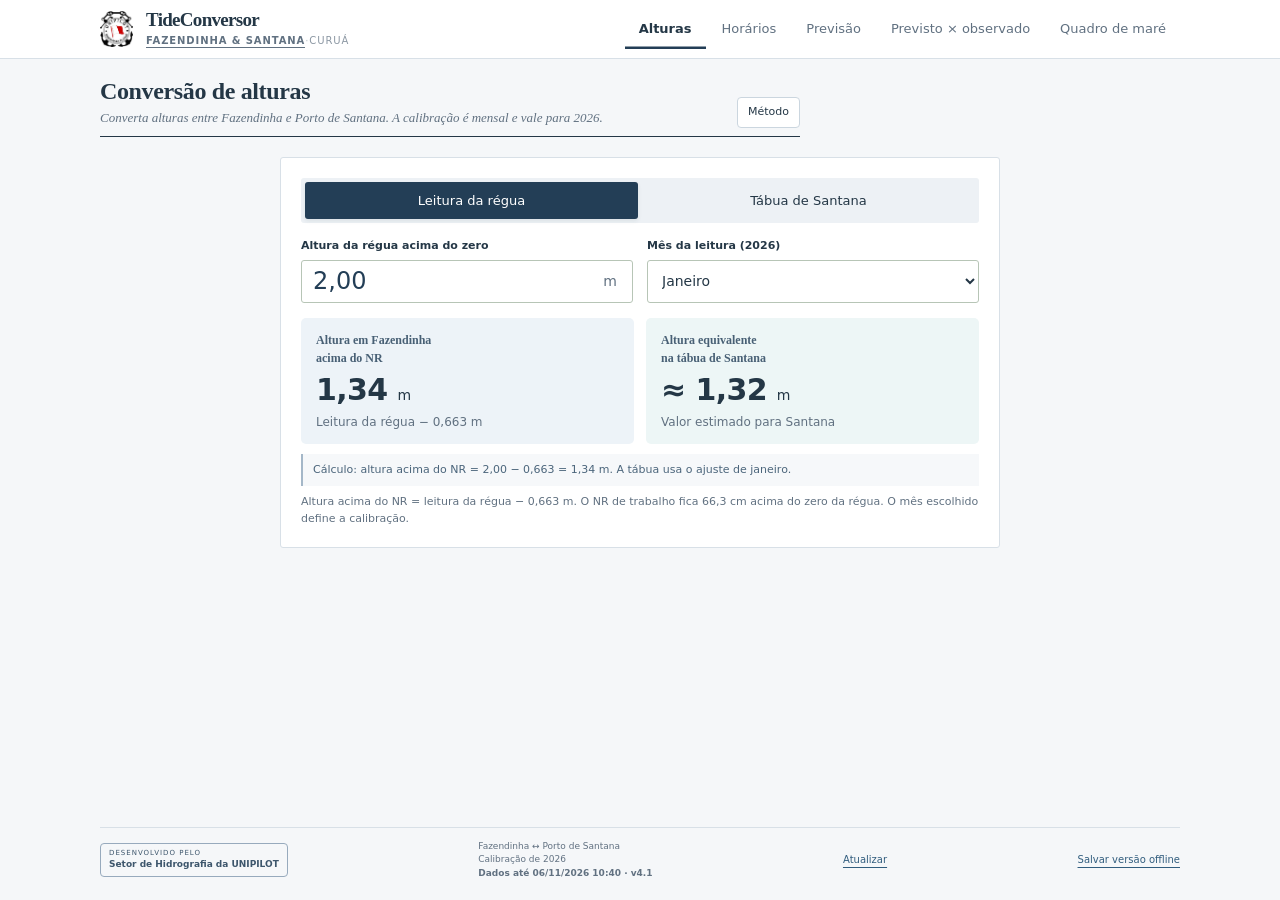
==== commit 246cf327: "Dados atualizados automaticamente" ====
--- a/tideconversor/index.html
+++ b/tideconversor/index.html
@@ -560,7 +560,7 @@
     <p class="carta-note" id="cartaFonte"></p>
   </article>
   <p class="note">O cálculo usa as 113 constantes do PACMARÉ e o nível médio anual. A classificação da maré, o cálculo do NR e o período mínimo de observação seguem a NORMAM-501/DHN (Anexo J). O datum, a incerteza a 95 % e a diferença entre observado e previsto seguem a IHO S-44 (6.1.0). O NR de trabalho é uma referência do Setor de Hidrografia da UNIPILOT. Ele não substitui a Tábua de Marés nem as cartas oficiais da DHN. Não use este app para navegar.</p>
-</section><footer><div class="developer-stamp"><span>DESENVOLVIDO PELO</span><strong>Setor de Hidrografia da UNIPILOT</strong></div><span>Fazendinha ↔ Porto de Santana<br>Calibração de 2026<br><b>Dados até 06/11/2026 10:20 · v4.1</b></span><button class="textbutton" id="refreshData" type="button">Atualizar</button><button class="textbutton" id="download">Salvar versão offline</button></footer></main><dialog id="methodDialog" class="method-dialog" aria-labelledby="methodTitle"><div class="dialog-head"><h2 id="methodTitle">Método</h2><button id="closeMethod" type="button">Fechar</button></div><div class="dialog-body" id="methodBody"></div></dialog><script>window.TC_HARM={"epoch0":"2024-01-01T00:00","nr_cm":66.3,"S0_anual":229.69,"S0_bloco02":231.38,"comps":[{"n":"Sa","c":[0.0,0.0,1.0,0.0,0.0],"o":0.0,"k":[],"H":21.6,"g":50.45,"sa":true,"inf":false},{"n":"Ssa","c":[0.0,0.0,2.0,0.0,0.0],"o":0.0,"k":[],"H":8.25,"g":337.41,"sa":true,"inf":false},{"n":"Mm","c":[0.0,1.0,0.0,-1.0,0.0],"o":0.0,"k":[["Mm",1.0,1.0]],"H":10.58,"g":24.28,"sa":false,"inf":false},{"n":"MSF","c":[0.0,2.0,-2.0,0.0,0.0],"o":0.0,"k":[["M2",1.0,-1.0]],"H":15.77,"g":47.36,"sa":false,"inf":false},{"n":"Mf","c":[0.0,2.0,0.0,0.0,0.0],"o":0.0,"k":[["Mf",1.0,1.0]],"H":3.96,"g":39.0,"sa":false,"inf":false},{"n":"SIGMA1","c":[1.0,-4.0,3.0,0.0,0.0],"o":90.0,"k":[["O1",1.0,1.0]],"H":0.65,"g":146.18,"sa":false,"inf":false},{"n":"Q1","c":[1.0,-3.0,1.0,1.0,0.0],"o":90.0,"k":[["O1",1.0,1.0]],"H":0.83,"g":353.04,"sa":false,"inf":false},{"n":"O1","c":[1.0,-2.0,1.0,0.0,0.0],"o":90.0,"k":[["O1",1.0,1.0]],"H":5.07,"g":25.85,"sa":false,"inf":false},{"n":"MP1","c":[1.0,-2.0,3.0,0.0,0.0],"o":-90.0,"k":[["M2",1.0,1.0]],"H":1.71,"g":167.1,"sa":false,"inf":false},{"n":"M1","c":[1.0,-1.0,1.0,1.0,0.0],"o":-90.0,"k":[["M1",1.0,1.0]],"H":0.92,"g":121.71,"sa":false,"inf":false},{"n":"P1","c":[1.0,0.0,-1.0,0.0,0.0],"o":90.0,"k":[],"H":1.0,"g":45.23,"sa":false,"inf":false},{"n":"S1","c":[1.0,0.0,0.0,0.0,0.0],"o":0.0,"k":[],"H":0.92,"g":342.81,"sa":false,"inf":false},{"n":"K1","c":[1.0,0.0,1.0,0.0,0.0],"o":-90.0,"k":[["K1",1.0,1.0]],"H":6.71,"g":54.23,"sa":false,"inf":false},{"n":"SO1","c":[1.0,2.0,-1.0,0.0,0.0],"o":-90.0,"k":[["O1",1.0,-1.0]],"H":1.05,"g":253.52,"sa":false,"inf":false},{"n":"2NS2","c":[2.0,-6.0,4.0,2.0,0.0],"o":0.0,"k":[["M2",2.0,2.0]],"H":0.88,"g":279.65,"sa":false,"inf":false},{"n":"M(MU)S2","c":[2.0,-6.0,6.0,0.0,0.0],"o":0.0,"k":[["M2",2.0,2.0]],"H":0.81,"g":140.66,"sa":false,"inf":false},{"n":"OQ2","c":[2.0,-5.0,2.0,1.0,0.0],"o":180.0,"k":[["O1",2.0,2.0]],"H":1.15,"g":167.45,"sa":false,"inf":false},{"n":"MNS2","c":[2.0,-5.0,4.0,1.0,0.0],"o":0.0,"k":[["M2",2.0,2.0]],"H":2.75,"g":359.23,"sa":false,"inf":false},{"n":"MNK2S2","c":[2.0,-5.0,6.0,1.0,0.0],"o":0.0,"k":[["M2",2.0,2.0],["K2",1.0,1.0]],"H":0.6,"g":73.87,"sa":false,"inf":false},{"n":"2N2","c":[2.0,-4.0,2.0,2.0,0.0],"o":0.0,"k":[["M2",1.0,1.0]],"H":4.85,"g":111.94,"sa":false,"inf":false},{"n":"MU2","c":[2.0,-4.0,4.0,0.0,0.0],"o":0.0,"k":[["M2",1.0,1.0]],"H":6.9,"g":23.2,"sa":false,"inf":false},{"n":"N2","c":[2.0,-3.0,2.0,1.0,0.0],"o":0.0,"k":[["M2",1.0,1.0]],"H":20.14,"g":175.85,"sa":false,"inf":false},{"n":"NU2","c":[2.0,-3.0,4.0,-1.0,0.0],"o":0.0,"k":[["M2",1.0,1.0]],"H":5.0,"g":178.25,"sa":false,"inf":false},{"n":"OP2","c":[2.0,-2.0,0.0,0.0,0.0],"o":180.0,"k":[["O1",1.0,1.0]],"H":1.24,"g":224.61,"sa":false,"inf":false},{"n":"MTS2","c":[2.0,-2.0,1.0,0.0,1.0],"o":0.0,"k":[["M2",1.0,1.0]],"H":4.13,"g":144.18,"sa":false,"inf":false},{"n":"M2","c":[2.0,-2.0,2.0,0.0,0.0],"o":0.0,"k":[["M2",1.0,1.0]],"H":111.07,"g":205.03,"sa":false,"inf":false},{"n":"MST2","c":[2.0,-2.0,3.0,0.0,-1.0],"o":0.0,"k":[["M2",1.0,1.0]],"H":2.55,"g":43.73,"sa":false,"inf":false},{"n":"MKS2","c":[2.0,-2.0,4.0,0.0,0.0],"o":0.0,"k":[["M2",1.0,1.0],["K2",1.0,1.0]],"H":0.62,"g":354.48,"sa":false,"inf":false},{"n":"LAMBDA2","c":[2.0,-1.0,0.0,1.0,0.0],"o":180.0,"k":[["M2",1.0,1.0]],"H":4.48,"g":238.0,"sa":false,"inf":false},{"n":"L2","c":[2.0,-1.0,2.0,-1.0,0.0],"o":180.0,"k":[["M2",1.0,1.0]],"H":8.55,"g":223.73,"sa":false,"inf":false},{"n":"T2","c":[2.0,0.0,-1.0,0.0,1.0],"o":0.0,"k":[],"H":2.19,"g":221.77,"sa":false,"inf":false},{"n":"S2","c":[2.0,0.0,0.0,0.0,0.0],"o":0.0,"k":[],"H":24.9,"g":240.14,"sa":false,"inf":false},{"n":"K2","c":[2.0,0.0,2.0,0.0,0.0],"o":0.0,"k":[["K2",1.0,1.0]],"H":7.28,"g":234.62,"sa":false,"inf":false},{"n":"MSN2","c":[2.0,1.0,0.0,-1.0,0.0],"o":0.0,"k":[["M2",2.0,0.0]],"H":2.5,"g":117.2,"sa":false,"inf":false},{"n":"2SM2","c":[2.0,2.0,-2.0,0.0,0.0],"o":0.0,"k":[["M2",1.0,-1.0]],"H":2.35,"g":141.53,"sa":false,"inf":false},{"n":"2MS2N2","c":[2.0,2.0,0.0,-2.0,0.0],"o":0.0,"k":[["M2",4.0,0.0]],"H":1.63,"g":39.79,"sa":false,"inf":false},{"n":"NO3","c":[3.0,-5.0,3.0,1.0,0.0],"o":90.0,"k":[["M2",1.0,1.0],["O1",1.0,1.0]],"H":0.97,"g":148.28,"sa":false,"inf":false},{"n":"MO3","c":[3.0,-4.0,3.0,0.0,0.0],"o":90.0,"k":[["M2",1.0,1.0],["O1",1.0,1.0]],"H":2.94,"g":174.96,"sa":false,"inf":false},{"n":"2MP3","c":[3.0,-4.0,5.0,0.0,0.0],"o":-90.0,"k":[["M2",2.0,2.0]],"H":0.69,"g":304.75,"sa":false,"inf":false},{"n":"SQ3","c":[3.0,-3.0,1.0,1.0,0.0],"o":90.0,"k":[["O1",1.0,1.0]],"H":0.28,"g":25.65,"sa":false,"inf":false},{"n":"M3","c":[3.0,-3.0,3.0,0.0,0.0],"o":0.0,"k":[["M2",1.5,1.5]],"H":0.46,"g":292.1,"sa":false,"inf":false},{"n":"SO3","c":[3.0,-2.0,1.0,0.0,0.0],"o":90.0,"k":[["O1",1.0,1.0]],"H":1.06,"g":193.28,"sa":false,"inf":false},{"n":"MK3","c":[3.0,-2.0,3.0,0.0,0.0],"o":-90.0,"k":[["M2",1.0,1.0],["K1",1.0,1.0]],"H":3.08,"g":202.28,"sa":false,"inf":false},{"n":"2MQ3","c":[3.0,-1.0,3.0,-1.0,0.0],"o":-90.0,"k":[["M2",2.0,2.0],["O1",1.0,-1.0]],"H":0.39,"g":34.28,"sa":false,"inf":false},{"n":"SK3","c":[3.0,0.0,1.0,0.0,0.0],"o":-90.0,"k":[["K1",1.0,1.0]],"H":0.52,"g":255.67,"sa":false,"inf":false},{"n":"N4","c":[4.0,-6.0,4.0,2.0,0.0],"o":0.0,"k":[["M2",2.0,2.0]],"H":2.39,"g":253.36,"sa":false,"inf":false},{"n":"3MS4","c":[4.0,-6.0,6.0,0.0,0.0],"o":0.0,"k":[["M2",3.0,3.0]],"H":3.44,"g":154.94,"sa":false,"inf":false},{"n":"MN4","c":[4.0,-5.0,4.0,1.0,0.0],"o":0.0,"k":[["M2",2.0,2.0]],"H":7.82,"g":307.95,"sa":false,"inf":false},{"n":"M(NU)4","c":[4.0,-5.0,6.0,-1.0,0.0],"o":0.0,"k":[["M2",2.0,2.0]],"H":2.13,"g":328.72,"sa":false,"inf":false},{"n":"2MSK4","c":[4.0,-4.0,2.0,0.0,0.0],"o":0.0,"k":[["M2",2.0,2.0],["K2",1.0,-1.0]],"H":0.87,"g":166.75,"sa":false,"inf":false},{"n":"2MTS4","c":[4.0,-4.0,3.0,0.0,1.0],"o":0.0,"k":[["M2",2.0,2.0]],"H":1.74,"g":232.23,"sa":false,"inf":false},{"n":"M4","c":[4.0,-4.0,4.0,0.0,0.0],"o":0.0,"k":[["M2",2.0,2.0]],"H":21.79,"g":337.45,"sa":false,"inf":false},{"n":"2MST4","c":[4.0,-4.0,5.0,0.0,-1.0],"o":0.0,"k":[["M2",2.0,2.0]],"H":1.12,"g":164.67,"sa":false,"inf":false},{"n":"2MKS4","c":[4.0,-4.0,6.0,0.0,0.0],"o":0.0,"k":[["M2",2.0,2.0],["K2",1.0,1.0]],"H":0.64,"g":215.02,"sa":false,"inf":false},{"n":"SN4","c":[4.0,-3.0,2.0,1.0,0.0],"o":0.0,"k":[["M2",1.0,1.0]],"H":0.78,"g":233.07,"sa":false,"inf":false},{"n":"3MN4","c":[4.0,-3.0,4.0,-1.0,0.0],"o":0.0,"k":[["M2",4.0,2.0]],"H":4.8,"g":205.92,"sa":false,"inf":false},{"n":"MS4","c":[4.0,-2.0,2.0,0.0,0.0],"o":0.0,"k":[["M2",1.0,1.0]],"H":9.63,"g":14.01,"sa":false,"inf":false},{"n":"MK4","c":[4.0,-2.0,4.0,0.0,0.0],"o":0.0,"k":[["M2",1.0,1.0],["K2",1.0,1.0]],"H":2.76,"g":6.31,"sa":false,"inf":false},{"n":"SL4","c":[4.0,-1.0,2.0,-1.0,0.0],"o":180.0,"k":[["M2",1.0,1.0]],"H":1.95,"g":32.51,"sa":false,"inf":false},{"n":"S4","c":[4.0,0.0,0.0,0.0,0.0],"o":0.0,"k":[],"H":0.85,"g":343.36,"sa":false,"inf":false},{"n":"MNO5","c":[5.0,-7.0,5.0,1.0,0.0],"o":90.0,"k":[["M2",2.0,2.0],["O1",1.0,1.0]],"H":0.38,"g":268.11,"sa":false,"inf":false},{"n":"2MO5","c":[5.0,-6.0,5.0,0.0,0.0],"o":90.0,"k":[["M2",2.0,2.0],["O1",1.0,1.0]],"H":0.7,"g":298.07,"sa":false,"inf":false},{"n":"MNK5","c":[5.0,-5.0,5.0,1.0,0.0],"o":-90.0,"k":[["M2",2.0,2.0],["K1",1.0,1.0]],"H":0.2,"g":315.81,"sa":false,"inf":false},{"n":"2MK5","c":[5.0,-4.0,5.0,0.0,0.0],"o":-90.0,"k":[["M2",2.0,2.0],["K1",1.0,1.0]],"H":0.73,"g":301.28,"sa":false,"inf":false},{"n":"MSK5","c":[5.0,-2.0,3.0,0.0,0.0],"o":-90.0,"k":[["M2",1.0,1.0],["K1",1.0,1.0]],"H":0.37,"g":5.99,"sa":false,"inf":false},{"n":"3MNS6","c":[6.0,-9.0,8.0,1.0,0.0],"o":0.0,"k":[["M2",4.0,4.0]],"H":0.83,"g":250.73,"sa":false,"inf":false},{"n":"2NM6","c":[6.0,-8.0,6.0,2.0,0.0],"o":0.0,"k":[["M2",3.0,3.0]],"H":0.96,"g":349.73,"sa":false,"inf":false},{"n":"4MS6","c":[6.0,-8.0,8.0,0.0,0.0],"o":0.0,"k":[["M2",4.0,4.0]],"H":0.79,"g":291.43,"sa":false,"inf":false},{"n":"2MN6","c":[6.0,-7.0,6.0,1.0,0.0],"o":0.0,"k":[["M2",3.0,3.0]],"H":2.65,"g":37.28,"sa":false,"inf":false},{"n":"3MSK6","c":[6.0,-6.0,4.0,0.0,0.0],"o":0.0,"k":[["M2",3.0,3.0],["K2",1.0,-1.0]],"H":0.5,"g":264.96,"sa":false,"inf":false},{"n":"M6","c":[6.0,-6.0,6.0,0.0,0.0],"o":0.0,"k":[["M2",3.0,3.0]],"H":3.97,"g":68.21,"sa":false,"inf":false},{"n":"MSN6","c":[6.0,-5.0,4.0,1.0,0.0],"o":0.0,"k":[["M2",2.0,2.0]],"H":0.67,"g":63.38,"sa":false,"inf":false},{"n":"4MN6","c":[6.0,-5.0,6.0,-1.0,0.0],"o":0.0,"k":[["M2",5.0,3.0]],"H":1.3,"g":316.97,"sa":false,"inf":false},{"n":"2MS6","c":[6.0,-4.0,4.0,0.0,0.0],"o":0.0,"k":[["M2",2.0,2.0]],"H":3.07,"g":107.12,"sa":false,"inf":false},{"n":"2MK6","c":[6.0,-4.0,6.0,0.0,0.0],"o":0.0,"k":[["M2",2.0,2.0],["K2",1.0,1.0]],"H":0.98,"g":91.66,"sa":false,"inf":false},{"n":"3MSN6","c":[6.0,-3.0,4.0,-1.0,0.0],"o":0.0,"k":[["M2",4.0,2.0]],"H":0.96,"g":328.05,"sa":false,"inf":false},{"n":"2SM6","c":[6.0,-2.0,2.0,0.0,0.0],"o":0.0,"k":[["M2",1.0,1.0]],"H":0.67,"g":126.86,"sa":false,"inf":false},{"n":"2MNO7","c":[7.0,-9.0,7.0,1.0,0.0],"o":90.0,"k":[["M2",3.0,3.0],["O1",1.0,1.0]],"H":0.18,"g":2.37,"sa":false,"inf":false},{"n":"3MO7","c":[7.0,-8.0,7.0,0.0,0.0],"o":90.0,"k":[["M2",3.0,3.0],["O1",1.0,1.0]],"H":0.24,"g":39.64,"sa":false,"inf":false},{"n":"MSNO7","c":[7.0,-7.0,5.0,1.0,0.0],"o":90.0,"k":[["M2",2.0,2.0],["O1",1.0,1.0]],"H":0.08,"g":29.98,"sa":false,"inf":false},{"n":"2MNK7","c":[7.0,-7.0,7.0,1.0,0.0],"o":-90.0,"k":[["M2",3.0,3.0],["K1",1.0,1.0]],"H":0.15,"g":53.1,"sa":false,"inf":false},{"n":"2MSO7","c":[7.0,-6.0,5.0,0.0,0.0],"o":90.0,"k":[["M2",2.0,2.0],["O1",1.0,1.0]],"H":0.26,"g":64.59,"sa":false,"inf":false},{"n":"3MK7","c":[7.0,-6.0,7.0,0.0,0.0],"o":-90.0,"k":[["M2",3.0,3.0],["K1",1.0,1.0]],"H":0.23,"g":55.48,"sa":false,"inf":false},{"n":"MSNK7","c":[7.0,-5.0,5.0,1.0,0.0],"o":-90.0,"k":[["M2",2.0,2.0],["K1",1.0,1.0]],"H":0.12,"g":177.82,"sa":false,"inf":false},{"n":"2MSK7","c":[7.0,-4.0,5.0,0.0,0.0],"o":-90.0,"k":[["M2",2.0,2.0],["K1",1.0,1.0]],"H":0.24,"g":111.93,"sa":false,"inf":false},{"n":"2MKK7","c":[7.0,-4.0,7.0,0.0,0.0],"o":-90.0,"k":[["M2",2.0,2.0],["K2",1.0,1.0],["K1",1.0,1.0]],"H":0.07,"g":48.13,"sa":false,"inf":false},{"n":"2M2N8","c":[8.0,-10.0,8.0,2.0,0.0],"o":0.0,"k":[["M2",4.0,4.0]],"H":0.34,"g":86.65,"sa":false,"inf":false},{"n":"3MN8","c":[8.0,-9.0,8.0,1.0,0.0],"o":0.0,"k":[["M2",4.0,4.0]],"H":0.76,"g":146.73,"sa":false,"inf":false},{"n":"M8","c":[8.0,-8.0,8.0,0.0,0.0],"o":0.0,"k":[["M2",4.0,4.0]],"H":0.81,"g":166.24,"sa":false,"inf":false},{"n":"2MSN8","c":[8.0,-7.0,6.0,1.0,0.0],"o":0.0,"k":[["M2",3.0,3.0]],"H":0.3,"g":187.33,"sa":false,"inf":false},{"n":"2MNK8","c":[8.0,-7.0,8.0,1.0,0.0],"o":0.0,"k":[["M2",3.0,3.0],["K2",1.0,1.0]],"H":0.31,"g":160.7,"sa":false,"inf":false},{"n":"3MS8","c":[8.0,-6.0,6.0,0.0,0.0],"o":0.0,"k":[["M2",3.0,3.0]],"H":0.74,"g":212.58,"sa":false,"inf":false},{"n":"3MK8","c":[8.0,-6.0,8.0,0.0,0.0],"o":0.0,"k":[["M2",3.0,3.0],["K2",1.0,1.0]],"H":0.26,"g":186.84,"sa":false,"inf":false},{"n":"MSNK8","c":[8.0,-5.0,6.0,1.0,0.0],"o":0.0,"k":[["M2",2.0,2.0],["K2",1.0,1.0]],"H":0.28,"g":165.56,"sa":false,"inf":false},{"n":"2M2S8","c":[8.0,-4.0,4.0,0.0,0.0],"o":0.0,"k":[["M2",2.0,2.0]],"H":0.29,"g":228.09,"sa":false,"inf":false},{"n":"2MSK8","c":[8.0,-4.0,6.0,0.0,0.0],"o":0.0,"k":[["M2",2.0,2.0],["K2",1.0,1.0]],"H":0.16,"g":217.54,"sa":false,"inf":false},{"n":"3MNO9","c":[9.0,-11.0,9.0,1.0,0.0],"o":90.0,"k":[["M2",4.0,4.0],["O1",1.0,1.0]],"H":0.1,"g":159.64,"sa":false,"inf":false},{"n":"4MO9","c":[9.0,-10.0,9.0,0.0,0.0],"o":90.0,"k":[["M2",4.0,4.0],["O1",1.0,1.0]],"H":0.11,"g":167.99,"sa":false,"inf":false},{"n":"3MSO9","c":[9.0,-8.0,7.0,0.0,0.0],"o":90.0,"k":[["M2",3.0,3.0],["O1",1.0,1.0]],"H":0.09,"g":215.92,"sa":false,"inf":false},{"n":"4MK9","c":[9.0,-8.0,9.0,0.0,0.0],"o":-90.0,"k":[["M2",4.0,4.0],["K1",1.0,1.0]],"H":0.07,"g":194.25,"sa":false,"inf":false},{"n":"4MN10","c":[10.0,-11.0,10.0,1.0,0.0],"o":0.0,"k":[["M2",5.0,5.0]],"H":0.25,"g":3.1,"sa":false,"inf":false},{"n":"M10","c":[10.0,-10.0,10.0,0.0,0.0],"o":0.0,"k":[["M2",5.0,5.0]],"H":0.17,"g":18.57,"sa":false,"inf":false},{"n":"4MS10","c":[10.0,-8.0,8.0,0.0,0.0],"o":0.0,"k":[["M2",4.0,4.0]],"H":0.3,"g":86.66,"sa":false,"inf":false},{"n":"2MNSK10","c":[10.0,-7.0,8.0,1.0,0.0],"o":0.0,"k":[["M2",3.0,3.0],["K2",1.0,1.0]],"H":0.1,"g":29.2,"sa":false,"inf":false},{"n":"4MNO11","c":[11.0,-13.0,11.0,1.0,0.0],"o":90.0,"k":[["M2",5.0,5.0],["O1",1.0,1.0]],"H":0.11,"g":332.41,"sa":false,"inf":false},{"n":"5M011","c":[11.0,-12.0,11.0,0.0,0.0],"o":90.0,"k":[["M2",5.0,5.0],["O1",1.0,1.0]],"H":0.07,"g":355.6,"sa":false,"inf":false},{"n":"4MNP11","c":[11.0,-11.0,9.0,1.0,0.0],"o":90.0,"k":[["M2",5.0,5.0]],"H":0.13,"g":12.67,"sa":false,"inf":false},{"n":"4MSO11","c":[11.0,-10.0,9.0,0.0,0.0],"o":90.0,"k":[["M2",4.0,4.0],["O1",1.0,1.0]],"H":0.09,"g":46.16,"sa":false,"inf":false},{"n":"4MSK11","c":[11.0,-8.0,9.0,0.0,0.0],"o":-90.0,"k":[["M2",4.0,4.0],["K1",1.0,1.0]],"H":0.06,"g":59.55,"sa":false,"inf":false},{"n":"5MN12","c":[12.0,-13.0,12.0,1.0,0.0],"o":0.0,"k":[["M2",6.0,6.0]],"H":0.19,"g":166.76,"sa":false,"inf":false},{"n":"4MSN12","c":[12.0,-11.0,10.0,1.0,0.0],"o":0.0,"k":[["M2",5.0,5.0]],"H":0.14,"g":220.42,"sa":false,"inf":false},{"n":"5MS12","c":[12.0,-10.0,10.0,0.0,0.0],"o":0.0,"k":[["M2",5.0,5.0]],"H":0.2,"g":231.35,"sa":false,"inf":false},{"n":"3MNKS12","c":[12.0,-9.0,10.0,1.0,0.0],"o":0.0,"k":[["M2",4.0,4.0],["K2",1.0,1.0]],"H":0.13,"g":207.03,"sa":false,"inf":false}],"obs":[[7483,[251,258,246,208,168,135,108,87,80,117,183,235,270,277,263,220,173,138,111,86,68,66,98,155,215,243,252,239,204,166,135,110,89,78,100,155,213,251,264,255,219,176,140,112,87,68,60,83,136,198,235,250,246,217,179,145,118,94,79,87,134,192,241,260,258,229,186,147,117,91,69,59,78,135,198,245,262,259,230,189,150,120,94,75,77,121,185,245,270,272,247,200,158,124,97,72,61,80,139,212,262,281,274,240,193,151,119,91,71,73,123,193,258,286,287,255,206,159,124,96,71,59,86,158,233,283,297,285,242,191,149,115,87,66,77,141,220,285,310,305,269,215,167,131,101,77,68,116,194,273,313,318,294,241,188,146,114,86,65,82,154,234,297,317,306,263,207,161,126,97,72,71,136,222,300,330,324,289,233,180,141,110,81,63,99,175,253,310,322,306,257,200,155,122,94,70,85,161,250,320,339,327,283,224,173,135,105,78,67,115,195,276,323,326,303,247,192,149,116,88,68,101,184,271,327,338,319,267,209,162,127,98,72,68,123,204,282,320,319,288,232,180,140,110,82,69,119,197,284,327,331,306,250,195,151,118,89,65,67,123,204,279,310,307,273,217,170,132,103,77,70,125,209,290,325,324,294,239,186,146,116,88,67,73,133,208,277,302,297,258,208,162,127,100,77,77,137,209,279,310,310,276,223,174,138,108,82,65,75,134,204,265,288,283,247,198,157,124,99,78,81,135,209,272,300,301,267,216,171,136,108,83,69,78,133,199,255,276,272,239,195,157,126,100,81,83,129,195,255,281,281,253,206,165,132,105,81,69,77,127,190,242,263,261,234,193,158,129,103,84,83,115,173,232,260,263,240,197,158,127,101,78,64,71,114,174,228,251,255,232,194,158,128,104,84,79,105,158,216,249,257,240,200,162,130,103,80,66,72,114,175,230,253,257,236,197,159,129,103,83,79,106,160,220,255,265,249,211,173,138,112,88,76,89,136,199,250,273,271,242,202,162,132,106,87,85,120,177,236,267,273,254,214,173,140,114,91,80,98,154,219,263,278,269,232,188,150,121,95,77,79,126,191,251,277,278,252,205,163,132,105,83,78,110,176,242,278,285,265,219,173,137,110,84,69,85,144,212,264,283,276,238,192,152,121,95,76,84,139,212,273,297,292,256,205,161,128,100,74,67,102,173,244,283,291,272,223,177,140,111,85,73,103,175,246,293,303,284,233,184,144,114,86,66,72,130,205,270,294,291,255,204,160,126,100,78,76,131,209,280,307,305,269,215,167,135,109,84,67,93,160,234,284,296,280,234,186,147,115,89,73,97,170,246,299,315,306,253,201,156,123,94,71,71,122,197,270,301,301,272,221,174,137,108,84,79,131,210,285,318,318,288,233,182,143,114,87,70,88,159,228,290,307,298,255,205,160,129,99,77,92,157,237,299,321,310,268,214,170,134,105,85,71,106,173,248,295,306,286,235,184,146,118,93,78,109,190,259,305,319,301,250,200,157,125,104,80,75,122,203,273,298,297,267,215,173,138,111,85,79,122,196,268,303,308,282,229,181,147,118,90,72,74,119,192,256,281,282,254,209,165,130,102,79,73,113,182,252,293,295,272,222,176,138,108,83,65,69,118,185,248,272,274,249,202,160,128,101,78,75,113,180,251,283,290,268,221,176,141,113,90,73,79,133,197,257,281,281,252,208,168,136,108,85,77,107,169,236,275,285,267,222,177,141,112,88,70,74,122,192,256,282,285,259,213,174,139,111,87,76,100,162,232,276,292,280,239,193,155,125,100,78,82,128,200,266,295,298,273,226,182,145,116,92,78,94,153,225,277,294,283,241,195,155,124,99,78,83,135,211,278,306,305,273,224,179,142,112,86,71,90,155,227,280,297]],[8319,[241,195,153,121,95,76,83,142,219,285,311,305,268,216,171,135,106,80,67,94,165,239,291,304,288,241,191,151,119,93,74,88,157,239,301,322,311,268,214,168,133,105,80,68,105,181,256,303,312,292,243,192,151,120,95,77,104,182,263,320,333,317,268,212,167,133,105,79,71,118,195,272,312,315,287,234,184,145,116,90,77,117,200,285,331,335,313,259,205,163,130,100,77,76,128,205,288,316,315,281,225,176,138,110,85,81,134,219,298,334,333,302,246,193,153,122,95,75,85,146,224,294,316,309,269,214,170,136,108,85,86,144,227,302,331,325,289,233,184,147,117,91,75,93,158,232,294,311,298,252,202,161,127,101,81,92,153,232,299,321,312,269,216,171,136,109,84,72,98,168,242,291,301,282,234,187,149,119,95,79,98,166,242,296,312,297,250,200,159,128,102,81,77,113,181,254,288,293,267,219,177,141,115,91,81,107,175,246,288,300,282,236,191,154,125,100,82,84,127,195,260,285,287,259,214,175,143,116,95,88,119,183,250,285,292,274,230,188,154,126,103,87,93,137,204,260,280,279,249,207,171,141,116,97,92,119,175,238,269,277,258,217,180,148,125,102,89,100,148,211,260,277,276,245,207,171,142,117,99,95,121,175,235,266,274,257,219,182,153,128,107,96,112,160,225,267,285,281,246,206,172,142,119,100,94,117,169,226,259,269,258,217,181,151,126,104,93,108,156,217,261,280,273,239,199,164,135,110,91,87,108,159,221,257,268,255,219,181,150,123,102,93,113,168,232,273,287,276,236,194,159,130,105,86,81,107,169,233,267,275,256,215,176,144,118,96,90,116,181,248,284,294,274,229,184,149,120,94,76,75,111,179,244,275,276,248,204,165,132,108,88,86,129,200,267,297,298,268,217,174,140,113,88,73,84,141,216,273,295,287,248,203,167,134,108,93,110,174,251,305,323,307,259,208,167,135,108,83,74,108,177,251,295,302,279,229,183,146,117,93,82,111,190,268,314,322,298,245,195,156,126,100,80,81,131,207,280,309,305,268,217,174,139,114,92,91,142,228,305,335,329,291,236,189,151,123,97,81,103,173,251,310,325,309,262,212,170,138,111,92,107,183,270,332,347,332,283,229,184,150,122,98,89,128,207,290,330,332,304,250,202,163,133,108,94,128,213,301,345,350,326,271,219,177,146,118,96,98,151,234,309,339,332,294,241,195,158,131,107,99,149,237,318,352,349,316,261,211,172,141,114,96,117,191,281,340,356,343,297,244,200,166,137,114,118,180,266,334,357,346,306,253,207,171,141,114,99,123,196,282,331,340,320,362,384,369,320,344,342,311,265,222,184,152,126,107,112,172,260,323,341,323,283,240,204,171,143,124,130,176,252,151,123,103,105,154,234,299,324,314,274,227,187,154,126,104,96,125,201,284,325,331,309,263,220,182,150,123,104,102,145,222,290,318,316,284,240,201,165,138,114,104,130,202,283,324,334,315,273,230,189,156,126,105,98,125,196,268,304,309,283,240,200,166,137,113,99,116,175,255,307,323,308,267,221,183,149,121,98,85,103,169,242,291,306,290,249,206,170,139,115,100,108,169,252,312,332,321,281,232,190,156,128,103,86,100,162,239,296,314,301,257,214,175,150,122,102,110,175,258,321,341,327,284,235,192,158,130,105,90,113,187,269,323,334,314,267,220,181,150,125,107,127,208,298,351,360,342,292,241,198,164,136,112,101,141,226,315,356,358,331,280,230,189,158,133,118,153,241,333,372,371,342,288,238,195,162,134,110,103,153,240,322,353,348,309,258,210,173,143,117,106,149,242,331,364,357,322,266,217,179,148,121,99,106,174,261,330,351,336,290,240,197,162,133,110,110,172,270,344,366,352,308,253,207,170,142,117,100,121,195,281,334,342,314,264,216,176,145,119,99,119,193,285,342,353,330,277,221,180,148,120,98,95,142,228,307]],[9210,[307,329,311,266,217,177,142,114,92,90,136,216,293,322,314,273,223,182,146,118,93,82,107,178,264,310,317,293,247,203,167,135,109,93,105,160,238,295,312,294,250,205,169,138,112,91,92,133,207,281,311,308,274,230,191,157,128,104,94,118,177,256,298,307,282,239,199,165,136,112,100,111,161,237,292,311,298,261,222,187,155,130,110,105,132,192,264,295,297,273,234,200,169,143,122,111,125,172,241,286,299,282,246,211,180,152,128,111,105,122,167,230,265,271,250,218,188,162,138,119,109,122,165,228,272,288,276,245,215,185,157,133,113,105,120,167,235,273,284,269,238,207,181,155,134,122,127,161,215,263,283,271,243,209,177,148,128,108,96,111,156,230,274,290,279,248,215,185,157,134,120,123,159,221,278,298,289,253,212,179,150,125,103,90,99,148,221,275,294,283,248,208,174,145,121,104,110,158,232,292,313,301,260,215,178,146,119,95,82,100,167,248,299,311,291,246,205,169,139,114,98,117,191,278,330,337,315,266,218,180,147,121,97,91,134,220,305,336,331,297,246,203,168,138,113,102,141,237,329,362,355,323,272,222,181,150,122,101,105,178,276,346,360,343,297,246,203,166,138,115,117,191,301,375,386,369,322,267,219,181,152,126,112,148,247,344,384,374,344,289,239,197,165,138,117,139,240,348,391,389,360,305,253,207,173,144,119,111,171,277,362,384,370,327,272,226,184,154,128,114,170,280,375,401,389,355,301,249,208,178,147,125,135,214,324,377,384,359,308,256,210,174,144,120,119,192,309,389,397,372,327,271,224,185,157,138,116,153,243,344,384,380,348,294,243,200,166,138,114,118,195,298,367,377,354,306,255,209,172,142,118,103,145,245,346]],[9619,[326,355,344,306,256,212,173,142,117,98,108,177,266,328,342,320,277,230,191,157,132,111,106,153,243,319,347,339,302,255,213,176,146,120,103,108,161,246,314,335,319,276,237,202,169,142,122,114,141,212,292,323,323,292,251,213,180,149,122,102,97,128,205,278,310,311,283,245,210,177,148,126,112,127,180,262,311,323,304,265,225,189,155,128,107,94,109,161,245,297,314,298,265,228,197,160,135,119,125,180,266,324,343,328,291,249,212,174,145,123,110,127,196,287,340,350,335,293,249,209,174,146,124,122,166,254,324,346,330,290,242,201,164,135,108,90,104,178,274,335,342,315,270,224,185,151,125,105,108,174,271,336,351,330,285,236,193,157,128,103,86,109,191,282,333,336,306,258,212,173,142,117,99,127,220,320,364,364,335,283,233,191,158,133,109,102,159,255,343,370,354,310,258,213,177,148,124,112,166,272,363,384,370,331,275,228,187,155,130,111,130,221,328,377,377,349,297,247,204,168,140,117,124,206,317,379,383,359,309,257,212,175,147,122,112,165,271,365,389,380,343,293,244,198,163,136,122,168,271,367,394,382,346,296,248,207,180,147,122,131,209,316,372,374,345,295,245,202,167,137,112,104,166,271,353,370,352,310,256,209,171,141,114,98,129,218,318,355,346,309,259,212,172,141,115,96,119,212,318,361,362,331,281,233,191,158,131,109,109,173,268,336,350,327,283,236,196,161,132,107,99,143,234,317,345,335,298,250,208,171,142,117,105,134,220,312]],[9979,[319,337,319,280,238,202,169,140,116,104,124,185,267,310,318,295,257,222,188,158,135,121,134,181,255,306,317,295,259,224,193,163,137,118,108,126,171,242,284,295,280,253,221,191,162,143,133,145,179,235,279,292,277,249,219,190,163,138,119,111,121,152,211,256,275,270,248,222,194,165,144,132,135,159,205,257,280,275,251,222,193,166,140,121,106,111,142,204,261,290,295,279,250,221,192,165,148,142,163,206,268,300,304,282,249,215,181,153,129,109,112,140,205,277,311,315,292,257,222,191,160,139,130,156,225,305,342,346,319,278,236,200,167,141,123,124,172,259,331,358,350,318,274,233,194,165,142,133,171,258,344,373,365,330,281,238]],[10137,[138,117,117,186,287,357,370,352,306,263,220,181,152,129,125,189,297,371,387,368,324,273,228,188,158,133,113,147,243,358,391,389,358,312,260,213,178,150,129,145,238,351,399,399,370,318,266,219,183,154,129,119,186,306,383,403,386,344,290,242,201,168,139,124,182,294,391,417,402,361,306,255,211,178,151,128,143,244,356,408,409,381,327,274,227,188,160,134,125,202,319,401,416,395,348,294,244,202,171,146,125,172,282,387,420,410,372,317,267,221,187,158,136,147,248,364,418,420,393,342,288,240,201,170,145,133,209,325,410,423,402,355,301,252,210,176,149,127,149,253,365,408,402,374,322,272,226,189,161,142,136,211,328,402,408,384,338,285,237,196,166,140,120,155,256,364,402,397,366,315,270,224,190,161,140,141,207,313,379,389,363,314,270,225,188,159,135,115,138,224,329,372,369,342,298,252,210,177,153,137,144,200,290,347,360,337,297,254,214,179,150,125,110,122,180,271,326,349,330,297,258,220,186,159,140,139,169,242,310,335,327,296,259,222,187,157,131,114,114,147,224,291,320,315,292,259,224,192,165,144,136,152,204,284,321,330,306,274,237,200,169,143,121,110,126,182,262,311,327,309,278,240,204,171,147,131,138,182,260,319,338,320,285,244,206,173,145,121,104,113,167,255,315,331,311,275,232,194,161,136,116,115,162,250,323,349,335,298,253,211,174,144,120,104,121,193,291,342,349,322,281,235,196,163,138,119,131,204,307,363,371,348,308,261,218,183,155,130,120,168,262,355,376,364,325,279,235,198,167,140,127,164,257,359,390,378,341,292,244,201,169,142,119,124,202,310,373,379,352,305,256,211,177,150,126,124,191,299,376,390,366,322,271,226,189,159,134,118,157,254,354,386,371,333,283,237,197,166,140,121,156,251,360,396,387,353,302,254,211,178,151,128,136,218,324,385,388,361,315,267,222,185,157,134,130,196,303,382,394,373,330,283,235,197,170,144,132,178,277,366,390,374,334,283,237,198,169,144,126,160,250,356,393,386,354,301,257,215,182,156,134,143,217,317,375,379,351,302,259,215,182,155,130,124,179,270,352,373,355,314,267,223,187,158,133,122,164,251,341,369,356,320,272,228,190,161,135,117,133,206,301,355,360,334,291,245,205,174,149,129,140,221,312,366,375,352,306,263,221,186,158,136,125,167,250,336,364,352,316,276,235,199,174,152,144,173,248,331,361,354,321,279,238,202,172,147,128,129,178,261,325,345,331,299,260,224,193,166,146,145,183,248,315,338,327,294,260,225,191,165,143,127,130,167,231,286,307,297,271,240,209,181,159,147,153,190,247,305,327,318,287,256,226,196,169,148,136,145,178,244,297,317,311,290,260,230,203,179,167,167,183,225,277,303,304,283,255,225,197,173,153,136,133,160,211,273,309,318,300,275,249,218,190,168,159,166,204,268,313,330,316,294,259,224,191,166,142,131,146,205,279,328,346,332,302,265,227,193,170,155,156,199,279,338,358,345,309,269,232,197,170,150,133,157,233,324,369,375,349,307,265,225,189,167,147,153,220,319,377,387,366,324,278,234,198,169,144,129,168,264,362,392,382,349,303,259,213,182,156,136,166,260,370,410,404,372,327,279,237,200,170,146,138,209,319,399,411,387,346,296,249,208,179,154,137,204,319,407,427,411,369,317,269,226,194,170,146,171,271,382,425,418,386,337,288,246,207,176,151,146,238,358,427,431,407,359,304,258,219,188,162,144,221,336,419,437,419,377,321,276,232,199,171,148,175,282,396,437,429,395,347,297,249,212,184,158,153,245,369,432,437,408,363,313,264,223,191,165,144,194,304,406,435,422,384,332,282,237,201,174,152,163,265,381,430,426,396,345,295,249,211,181,156,139,196,306,401,423,405,365,315,266,222,191,167,145,165,264,378,418,411,377,329,279,234,199,172,147,131,184,279,376,400,383,346,297,251,210,180,154,137,160,249,358,397,389,356,310,265,224,191,164,139,126,166,261,354,384,383,349,306,261,222,191,165,148,164,225,318,362,363,333,294,253,215,183,155,134,126,145,214,299,342,353,327,291,250,215,184,161,144,148,185,258,317,338,322,289,253,218,186,159,136,120,124,166,246,305,331,324,293,258,222,191,166,156,148,171,217,286,319,319,290,258,224,191,164,140,122,117,149,219,294,331,333,308,275,236,215,186,163,149,160,207,287,332,339,311,275,237,202,172,146,124,114,144,218,305,343,344,313,274,233,197,168,144,128,141,204,297,348,355,328,287,244,206,174,148,125,120,173,264,344,368,355,317,272,230,194,166,141,128,161,250,349,380,370,335,290,245,204,173,147,127,143,227,337,386,389,358,317,272,229,194,166,142,145,218,328,393,400,377,335,288,239,202,175,150,138,194,298,387,404,383,345,299,255,214,184,159,140,171,263,372,406,396,362,314,267,224,192,165,145,158,248,356,405,402,372,326,278,234,198,171,146,141,215,325,396,407,385,336,292,246,208,179,154,140,193,302,381,403,381,344,295,251,212,182,156,135,161,255,361,399,391,358,312,265,225,194,165,144,153,238,349,394,394,363,317,271,230,193,164,141,131,187,284,370,389,369,330,282,238,201,171,147,133,180,280,371,392,376,337,289,245,206,177,151,131,142,220,320,374,377,349,307,260,219,187,161,139,146,220,317,374,380,354,311,265,223,189,161,136,125,168,257,349,377,366,331,286,243,205,176,152,138,170,251,339,371,363,330,283,239,202,173,146,126,127,188,280,346,363,344,304,266,227,193,166,147,148,201,291,351,366,349,311,269,227,194,166,142,126,141,204,291,341,347,325,292,254,216,186,165,149,164,213,301,343,345,318,286,247,213,183,157,135,124,146,206,285,328,335,313,282,246,213,184,160,150,163,205,275,322,330,310,278,244,211,180,156,135,124,140,188,259,307,325,312,285,253,221,192,168,154,155,185,241,299,319,309,282,250,218,188,163,142,128,135,178,250,306,330,323,296,261,228,195,173,155,149,170,222,291,326,326,300,266,230,197,168,143,127,128,170,247,321,348,344,316,276,237,205,177,157,146,168,235,320,359,359,328,287,245,208,178,151,132,132,185,275,348,370,353,320,278,236,201,170,146,135,175,269,366,393,386,353,306,261,220,187,160,142,160,244,355,406,406,381,337,289,245,205,177,155,146,208,316,398,413,390,352,303,256,216,185,157,140,177,280,388,418,405,369,318,270,225,191,164,141,140,230,343,411,413,387,339,287,241,199,172,147,133,204,321,410,424,402,361,308,257,213,184,158,136,160,264,387,422,414,382,331,280,234,198,169,144,144,238,358,421,425,395,350,298,249,210,180,155,135,184,288,393,424,408,370,323,273,228,194,165,142,158,257,376,426,417,382,331,284,237,199,171,146,129,185,290,392,417,400,362,311,262,215,186,160,142,176,279,397,429,417,377,330,279,233,197,169,144,131,187,297,396,416,398,359,308,260,217,184,157,141,173,274,388,419,403,369,318,269,224,189,161,137,125,184,282,380,401,384,344,301,253,212,180,155,141,174,264,370,398,386,350,304,257,214,182,155,133,123,170,260,359,382,370,333,290,251,212,182,158,149,174,248,343,375,368,336,294,252,213,180,154,133,125,161,245,333,366,362,330,290,255,217,188,167,152,164,218,302,345,351,324,289,251,216,186,159,138,129,152,219,307,344,347,320,287,249,214,184,161,148,154,195,271,327,344,327,294,257,222,190,165,142,132,152,214,299,344,354,332,298,260,223,192,169,152,151,186,259,325,348,337,304,266,229,196,169,145,135,155,215,304,350,358,330,295,256,218,187,162,143,143,185,267,337,360,344,309,269,229,197,172,148,138,170,241,329,364,360,328,286,245,207,180,156,137,145,201,292,355,368,345,305,262,223,193,165,143,140,190,279,356,374,353,316,279,239,204,177,153,138,161,231,328,370,368,341,297,255,216,182,157,138,150,215,314,368,373,343,300,255,214,183,157,135,128,176,269,354,376,360,321,276,235,200,176,154,141,194,287,363,385,369,324,281,236,199,169,144,125,136,211,312,368,371,342,299,252,211,179,152,132,140,213,320,377,381,349,307,260,217,184,157,133,121,163,253,352,379,365,329,282,238,199,169,144,130,166,260,357,386,368,331,283,238,199,169,144,123,129,213,316,377,381,356,312,266,221,186,159,137,139,209,318,377,383,355,310,263,221,186,158,134,119,159,241,343,376,368,334,290,246,205,173,149,133,157,247,339,378,368,330,287,242,203,172,147,122,118,173,271,355,370,352,314,269,228,192,166,143,137,184,276,353,372,354,315,271,225,189,161,137,119,133,205,302,357,364,338,296,252,213,182,157,138,149,221,309,358,367,347,302,258,218,183,158,136,125,156,224,318,360,357,325,284,242,206,179,155,145,163,223,303,346,347,317,278,237,203,175,148,126,117,148,217,300,335,334,304,267,229,195,168,148,136,154,210,291,331,335,309,273,234,200,170,147,128,122,161,229,305,339,338,308,270,230,197,170,149,135,149,198,275,323,332,308,274,237,202,172,149,129,123,155,224,306,340,341,313,277,235,201,173,151,136,148,199,280,334,347,325,289,249,212,180,154,131,123,154,232,321,356,354,324,284,243,203,177,150,131,141,188,280,344,358,337,299,257,216,179,154,130,120,156,243,338,371,363,331,287,242,204,173,146,127,133,199,308,371,380,358,316,269,226,191,162,139,130,183,293,378,394,374,336,288,243,203,174,149,128,139,225,340,391,390,362,315,267,222,187,159,136,132,205,326,395,404,379,334,284,239,200,168,144,127,158,254,370,405,396,363,313,263,218,184,157,135,140,233,359,408,406,375,328,277,231,193,164,140,123,165,275,383,408,392,355,304,254,210,177,151,132,154,260,380,416,407,370,317,270,222,187,157,134,120,176,292,392,411,388,350,298,249,205,173,148,129,157,267,384,411,395,360,307,258,211,177,153,129,119,179,289,384,399,378,336,285,237,193,165,141,125,174,276,381,405,386,347,298,245,203,175,149,126,119,181,286,374,385,361,320,269,224,186,157,132,118,164,270,370,392,375,336,286,240,200,169,142,120,119,183,288,367,380,359,319,271,226,189,161,138,130,178,281,367,385,368,329,283,237,198,167,141,120,122,189,293,362,374,353,314,270,228,192,164,142,137,182,275,352,370,353,314,270,228,192,163,137,119,125,194,291,349,360,338,301,258,219,188,159,139,135,175,252,326,349,334,299,259,221,187,159,135,118,130,193,283,336,348,329,293,255,217,183,158,139,134,168,238,314,338,331,301,265,229,195,168,146,132,153,217,301,344,354,330,294,257,223,190,166,150,148,182,246,314,339,332,301,264,229,199,173,150,141,163,222,302,342,344,317,284,245,211,181,158,142,136,169,233,304,331,325,294,259,224,192,166,145,134,155,214,291,331,335,310,271,234,198,169,146,127,125,163,231,303,330,324,292,253,217,186,161,141,137,176,245,322,349,341,307,267,226,193,165,144,125,128,182,265,329,346,326,288,249,213,181,156,137,139,189,271,336,354,335,296,253,214,183,157,132,117,137,201,293,342,350,322,283,242,204,173,151,136,157,227,320,362,362,333,289,244,208,177,153,130,121,161,248,333,360,351,316,272,230,192,167,145,136,174,263,346,371,357,319,276,230,195,167,142,122,129,193,293,354,365,341,300,256,214,182,155,135,138,197,294,356,366,339,297,251,210,176,149,124,110,140,221,323,368,360,328,284,240,200,168,143,128,154,237,334,370,363,328,281,235,196,166,139,118,113,166,266,350,372,357,319,271,230,191,163,140,136,191,294,368,381,359,318,270,226,191,162,136,117,131,210,313,371,377,350,310,265,221,184,156,136,146,223,333,380,383,356,311,264,221,188,159,135,122,157,251,349,377,369,337,291,247,208,178,151,135,165,246,341,375,368,335,291,245,205,173,148,124,119,171,274,359,374,362,326,279,237,203,175,152,139,176,261,349,373,356,317,270,228,192,163,138,117,118,183,280,347,362,342,303,260,219,186,159,136,131,171,256,335,356,342,305,261,221,187,159,134,116,126,194,289,347,358,335,296,253,214,181,157,136,131,170,249,324,349,338,301,260,222,191,164,142,125,141,208,300,349,356,330,289,248,211,180,155,134,136,171,246,320,344,335,301,261,222,188,162,138,125,146,215,303,350,352,327,286,245,211,180,155,132,128,168,247,332,359,353,318,275,234,200,174,150,136,158,233,327,365,364,338,291,255,220,188,162,139,129,164,239,330,359,352,319,277,236,199,171,147,130,149,220,314,362,366,339,298,253,212,180,155,132,118,151,232,329,362,356,323,280,237,199,170,144,128,146,221,319,365,366,335,291,245,204,173,148,124,111,147,232,331,367,361,329,283,237,198,168,143,127,153,241,344,381,377,343,296,250,209,176,151,128,116,163,258,357,382,370,334,287,241,201,172,147,132,170,270,373,399,385,351,303,257,214,182,156,132,121,176,278,372,389,372,334,285,239,200,172,147,133,182,292,384,403,386,346,297,250,209,178,152,128,123,190,299,379,389,369,327,276,231,194,165,139,130,191,304,386,402,379,338,290,245,206,175,150,131,137,221,328,386,386,359,313,264,220,186,159,136,131,196,306,378,389,366,323,274,228,193,165,140,121,142,226,334,378,376,347,301,254,213,181,155,134,141,209,310,367,373,344,301,255,212,180,153,128,114,145,225,323,359,354,321,277,232,195,166,142,125,143,215,309,356,356,327,284,240,201,170,146,124,122,167,251,333,356,345,310,266,225,190,163,146,131,155,231,310,346,345,313,272,231,197,170,146,128,135,194,277,338,354,336,297,255,218,188,163,142,132,157,216,291,323,321,291,255,220,189,163,141,128,141,194,266,318,329,310,274,237,205,175,153,134,128,156,215,283,320,321,293,258,221,189,164,143,133,150,198,265,310,318,295,261,225,195,168,150,134,130,156,205,272,302,301,276,245,214,186,163,145,138,158,204,269,309,314,289,254,220,189,164,143,125,121,142,186,252,287,290,267,236,206,178,155,139,133,156,205,272,314,318,292,255,218,185,158,136,117,112,137,188,259,294,298,273,241,208,178,154,137,136,164,221,290,325,324,294,255,218,185,157,133,116,115,150,212,285,314,310,280,243,208,177,154,137,138,178,246,313,337,324,285,243,206,175,148,124,110,115,162,242,309,334,316,280,241,201,170,147,130,138,193,277,336,348,325,284,240,202,169,145,121,109,134,205,299,343,347,318,276,234,197,169,148,137,162,245,327,364,362,327,281,239,200,170,146,125,121,173,267,346,366,348,310,263,222,188,161,138,130,178,273,355,374,359,317,270,225,188,162,139,121,137,216,315,363,366,339,294,246,207,175,150,129,137,210,311,374,374,347,302,256,214,180,153,130,116,156,246,343,370,360,324,277,232,195,164,140,123,154,243,344,377,371,336,287,241,200,170,145,122,120,180,277,358,374,352,316,266,222,186,159,133,126,175,271,358,380,364,324,275,231,193,164,140,120,134,211,311,366,371,344,299,252,210,178,153,132,132,195,291,362,373,351,308,259,217,182,156,132,117,146,228,327,365,361,330,287,236,201,169,143,124,134,201,297,356,364,337,294,247,206,174,149,127,121,167,252,338,362,351,314,268,226,189,161,136,119,131,195,287,342,353,326,284,241,202,174,147,128,129,178,264,340,363,349,311,266,225,190,162,139,125,135,194,280,335,345,323,283,242,205,175,152,132,133,182,265,336,357,344,305,263,223,190,162,138,120,124,171,248,314,334,318,283,240,207,176,152,133,129,167,243,321,349,345,310,266,224,189,162,137,119,116,157,231,305,336,331,298,260,223,190,167,150,140,170,242,325,356,352,319,278,238,199,173,147,127,119,154,227,315,349,347,315,275,236,201,175,152,141,170,247,336,369,365,331,286,239,205,175,150,130,118,152,232,328,359,354,321,277,235,199,170,147,133,163,246,342,375,370,335,288,244,207,179,150,127,118,164,251,343,371,360,324,278,233,196,167,143,130,168,259,355,384,375,337,289,242,201,173,150,127,124,184,283,364,381,361,320,271,227,191,164,140,132,189,294,376,392,377,335,287,241,202,173,148,128,147,235,340,388,388,362,315,267,224,191,164,143,149,228,338,394,399,375,329,280,235,201,172,147,131,167,258,360,391,380,346,299,251,211,181,154,136,161,247,352,391,386,353,306,259,218,184,157,135,129,183,278,362,380,362,322,273,229,193,165,141,130,172,261,351,378,365,326,278,233,196,168,143,123,134,202,294,353,363,336,292,247,206,174,149,127,127,185,265,337,357,337,298,251,210,178,153,130,119,152,225,315,350,346,312,268,225,190,162,139,123,135,195,278,333,344,321,280,237,200,171,148,128,132,182,259,328,348,336,294,254,220,185,156,134,123,142,198,274,317,320,295,258,223,192,169,146,135,157,218,291,336,342,319,281,242,210,183,160,142,141,172,223,288,316,313,283,249,218,190,168,150,144,169,217,280,316,319,294,259,225,196,171,151,136,133,153,191,248,279,280,256,228,202,177,157,143,139,156,196,253,286,292,270,238,207,179,155,135,120,116,132,167,223,259,267,253,227,203,180,161,147,144,161,197,242,280,288,268,237,206,177,156,136,121,114,130,165,222,268,282,271,245,217,190,168,151,142,155,191,247,292,303,282,249,216,187,164,142,124,114,128,169,236,286,301,286,254,221,191,164,146,135,148,195,261,309,320,296,259,223,194,165,140,120,113,141,197,277,318,325,299,260,221,189,162,141,132,157,221,300,339,338,305,262,223,191,162,138,119,119,164,242,322,350,344,306,262,219,184,160,135,131,175,261,340,365,351,309,264,224,189,162,139,123,141,218,316,364,366,340,293,247,207,176,151,131,143,218,320,373,377,350,304,257,216,182,155,132,122,166,253,345,374,362,325,276,231,194,165,140,126,164,254,353,385,374,337,288,240,201,169,143,122,128,195,292,364,376,352,306,256,212,177,149,125,122,185,288,369,387,367,322,270,224,186,157,132,116,145,231,336,379,375,344,295,246,203,171,145,122,133,212,322,382,387,360,312,262,219,184,157,133,126,180,280,370,392,377,336,286,240,201,171,144,126,158,249,354,392,388,357,307,258,216,182,155,134,138,209,316,381,390,367,321,272,228,193,164,139,125,165,257,355,382,372,336,286,241,201,172,149,131,153,236,339,382,383,355,308,262,221,188,161,138,129,170,254,342,370,359,322,276,235,200,172,147,133,156,231,323,365,366,339,293,249,211,181,154,133,125,154,223,309,343,342,311,269,229,196,169,146,133,150,210,292,339,348,323,283,241,205,176,150,128,118,134,186,264,313,326,307,271,235,203,175,152,138,147,192,265,323,341,327,289,250,215,182,158,135,118,120,161,227,295,321,316,285,249,215,184,160,142,137,167,230,303,336,333,299,259,219,185,158,137,116,109,141,205,288,323,325,295,257,219,185,159,138,129,155,222,306,344,346,315,273,232,195,168,142,120,115,155,227,316,350,347,313,269,227,192,166,144,134,171,250,339,368,360,325,274,236,202,172,144,124,122,179,269,349,368,353,312,264,222,187,160,138,133,186,281,363,383,368,321,278,234,199,168,143,124,143,220,321,373,373,347,299,250,209,176,150,129,137,213,316,377,383,356,312,263,221,187,159,135,123,166,258,354,382,370,333,282,236,197,166,141,124,157,249,355,390,381,348,297,253,212,179,152,131,136,213,316,383,388,365,317,266,222,187,160,137,130,190,291,375,392,372,328,279,235,198,169,143,128,164,256,354,386,376,341,291,244,205,175,151,130,150,235,333,382,381,355,307,262,219,187,159,137,139,203,299,370,381,361,316,268,224,190,163,138,127,165,246,336,366,357,319,273,229,192,164,139,122,145,219,310,355,357,325,279,234,195,164,139,118,122,175,246,319,342,323,283,239,200,169,145,123,123,167,244,320,344,334,296,251,212,178,151,130,117,135,192,274,319,329,307,267,227,194,166,144,131,151,210,288,337,346,325,284,243,208,179,155,135,129,155,208,283,316,317,290,255,222,193,168,149,145,176,228,291,325,326,299,262,228,197,172,150,135,134,159,201,261,290,293,271,242,214,191,171,157,158,182,222,273,302,304,282,251,223,197,174,155,141,139,160,189,241,271,282,269,245,222,199,179,164,159,172,201,244,283,294,280,251,223,197,171,150,135,125,132,159,209,259,281,281,261,234,207,183,165,154,157,185,231,281,304,298,270,244,207,185,160,140,126,131,162,223,281,305,302,274,239,209,181,159,143,145,180,240,301,327,320,285,247,211,184,155,133,121,129,176,251,311,329,316,279,238,203,173,150,132,136,184,260,323,342,327,288,244,208,176,151,125,115,141,210,298,342,346,319,274,230,193,164,140,124,145,217,312,359,363,337,288,243,205,173,148,125,119,170,260,342,367,353,314,264,221,185,156,131,121,167,262,352,379,369,329,282,236,198,168,141,120,137,215,315,373,376,351,302,252,209,175,148,125,130,203,309,378,387,367,320,269,226,190,161,135,121,170,266,361,388,375,337,283,236,196,164,138,119,150,242,348,392,389,361,308,259,215,180,152,128,132,201,309,386,393,373,325,273,227,190,160,134,120,173,275,369,396,383,344,292,244,204,173,146,125,154,245,354,395,391,362,309,259,214,180,151,126,123,186,289,372,389,372,328,276,231,190,162,136,123,164,259,359,387,378,342,290,244,203,170,144,122,129,199,298,368,378,360,313,265,221,187,157,134,127,171,263,351,376,365,327,278,233,194,165,137,116,121,176,263,334,351,334,292,248,209,175,150,129,127,169,252,330,357,348,312,265,225,189,159,134,115,114,155,225,301,324,318,284,246,211,178,152,132,127,158,223,300,333,333,304,264,225,191,161,136,116,108,132,184,264,302,312,292,258,225,193,164,142,132,148,197,271,317,330,311,274,235,202,171,145,122,109,117,159,233,291,313,306,277,242,209,177,152,135,135,173,242,310,336,330,296,255,219,186,156,131,117,119,166,241,311,334,329,295,252,216,182,156,133,130,176,247,324,351,346,312,266,225,192,160,134,116,121,178,262,329,347,332,291,245,206,172,145,123,120,169,255,334,358,345,305,257,215,181,150,125,108,127,197,288,342,350,325,277,230,191,158,132,111,121,189,285,350,362,341,294,245,204,170,142,117,109,154,243,332,362,352,314,263,218,181,151,125,109,145,234,331,369,364,331,280,234,194,162,136,115,127,206,302,362,367,345,296,245,204,169,142,118,118,185,283,358,374,359,312,261,216,184,152,126,114,161,255,343,372,364,326,273,227,188,157,131,114,145,235,330,371,367,340,287,240,199,166,139,118,130,208,303,363,371,349,300,249,206,170,144,121,117,176,268,345,364,350,308,258,214,176,150,124,112,153,236,324,357,349,313,262,216,179,149,123,105,122,196,283,339,342,319,272,227,188,154,130,109,116,180,263,326,341,320,274,226,187,153,130,107,99,136,208,289,323,320,287,242,202,168,142,119,109,144,216,296,331,333,302,253,212,177,148,124,105,112,167,230,296,316,305,270,229,195,166,142,124,128,175,243,307,325,315,277,234,199,166,143,121,112,128,179,245,291,302,288,253,218,189,164,142,130,147,193,251,295,306,289,251,215,185,159,137,117,109,124,166,220,260,270,258,229,201,176,153,136,127,141,174,224,261,274,261,231,201,174,150,130,114,108,120,151,203,244,260,256,235,212,188,166,148,139,145,170,209,253,271,265,241,212,185,159,139,121,108,110,134,180,234,260,265,250,223,197,169,149,133,127,145,188,241,276,284,264,232,200,171,146,124,109,105,128,182,254,284,291,272,238,205,172,146,126,117,136,188,257,299,309,287,245,209,176,147,122,103,104,137,208,282,312,312,283,241,202,168,140,118,109,145,216,297,332,332,300,257,214,182,153,126,108,121,192,283,342,353,336,293,243,202,168,140,117,118,181,273,343,361,349,307,251,212,176,149,121,107,151,235,328,364,360,330,276,227,187,155,127,105,124,209,307,362,368,345,293,237,197,160,134,108,104,172,275,358,375,361,317,260,212,174,142,115,97,148,246,345,378,371,339,282,232,189,156,128,106,130,231,338,386,386,365,309,254,206,171,140,115,111,192,300,384,395,381,336,279,229,190,158,129,111,160,265,364,393,383,348,291,237,190,160,131,106,114,202,305,376,382,365,315,259,212,174,144,116,106,172,279,368,386,371,327,269,220,179,148,119,97,115,203,312,362,367,347,296,243,198,163,133,108,108,181,289,363,376,359,313,258,211,174,142,114,95,120,202,297,350,352,329,280,231,190,154,128,106,115,184,283,348,363,347,301,249,205,170,138,110,94,110,176,271,318,330,311,267,224,182,152,126,105,110,163,241,309,331,317,275,232,193,158,129,104,88,96,143,217,281,301,297,265,228,191,159,136,117,118,157,224,292,318,318,289,247,211,177,147,120,104,101,133,190,264,293,297,276,242,209,177,148,127,118,141,195,264,305,313,290,254,217,184,155,127,105,98,119,169,245,288,301,287,253,216,182,152,127,111,120,165,231,293,310,300,264,224,189,158,129,106,95,116,172,253,300,312,295,255,214,178,147,122,102,112,165,241,305,324,312,273,229,191,158,130,105,96,127,195,280,320,322,298,251,207,172,141,115,97,115,184,267,322,333,317,271,224,185,152,125,102,103,160,235,310,334,325,284,233,191,155,127,101,90,128,208,295,330,329,298,243,201,163,134,108,90,109,181,266,322,332,307,262,212,172,140,111,87,88,148,233,309,332,319,279,227,184,150,122,97,89,138,224,307,337,330,293,239,193,156,127,100,83,113,194,280,328,331,305,255,209,169,139,112,92,109,196,275,332,341,317,269,218,177,145,119,95,93,152,236,311,333,325,284,233,190,156,128,102,94,146,236,316,343,335,299,244,197,161,132,105,89,114,192,274,324,330,308,260,213,174,143,118,98,118,197,283,335,342,318,271,220,180,148,121,97,93,141,221,295,322,317,282,232,190,157,130,106,98,142,222,299,328,324,290,238,194,160,134,108,91,107,169,242,298,313,300,259,213,178,146,122,104,118,185,259,314,326,309,263,217,180,149,124,101,93,123,189,265,297,301,280,237,198,166,139,118,108,140,206,273,309,312,289,243,202,169,143,120,101,103,143,202,267,291,290,264,224,190,162,139,120,121,162,221,278,303,301,272,231,196,169,144,122,110,119,160,214,266,281,277,248,216,188,163,144,127,132,167,217,269,291,288,259,222,190,162,138,118,105,109,139,186,242,263,266,245,215,188,163,142,126,123,146,188,240,269,274,255,220,188,161,137,117,103,100,124,174,234,263,271,258,227,196,167,143,123,111,122,160,216,260,274,263,229,193,159,134,110,92,85,106,156,225,263,275,264,230,192,160,133,110,94,103,149,215,271,289,280,243,201,166,134,109,87,81,112,178,257,295,301,282,240,196,161,131,105,89,107,171,250,304,317,300,255,208,170,139,110,89,90,141,224,301,328,322,290,239,193,156,127,100,87,125,207,291,332,332,304,251,206,167,136,107,86,100,174,265,328,341,324,276,221,177,142,113,86,79,134,222,308,338,331,295,239,190,151,121,93,74,115,204,300,346,346,319,263,209,165,132,102,77,84,163,257,333,351,337,291,234,186,150,121,94,85,156,259,344,370,358,321,261,208,166,133,105,84,109,202,292,354,360,342,289,233,187,151,119,92,93,173,276,352,368,352,305,246,194,153,123,95,77,118,211,302,353,353,329,272,218,173,139,108,84,99,186,289,353,362,340,288,230,182,145,112,86,71,115,204,297,342,342,317,261,210,166,131,103,82,106,195,297,350,356,331,282,226,180,144,112,86,73,114,199,292,332,332,305,255,207,165,132,101,85,114,198,295,343,349,328,276,224,181,146,117,91,81,113,186,277,316,321,299,250,206,169,137,109,92,113,182,268,320,331,310,266,214,175,142,114,92,79,101,169,252,290,301,285,241,204,169,137,110,94,102,152,227,287,306,297,255,211,175,143,115,94,81,93,152,231,276,293,285,250,210,179,148,121,102,103,143,216,277,301,300,267,224,190,155,130,103,91,102,148,227,279,299,292,262,223,188,157,130,107,104,137,205,270,301,303,275,235,196,162,136,110,95,108,159,232,285,303,297,262,219,183,151,125,103,97,136,203,270,303,306,282,233,196,159,132,108,93,108,163,239,293,310,297,256,210,172,142,116,92,92,141,212,279,308,304,275,228,187,151,125,101,92,120,188,269,310,316,293,241,198,161,132,104,85,94,151,221,291,310,300,258,213,171,140,116,93,92,142,220,294,321,316,279,227,183,148,120,92,80,108,181,261,304,311,289,237,191,158,128,103,86,103,172,257,312,323,305,257,206,165,132,104,82,79,126,211,283,314,310,274,222,176,145,119,94,90,135,215,301,328,322,288,232,187,152,123,96,79,97,169,248,305,318,300,253,201,163,134,108,87,102,178,256,316,331,313,265,209,168,139,111,86,79,118,195,276,311,310,280,229,186,150,122,97,87,128,209,292,327,326,295,241,193,155,127,99,81,88,148,228,293,312,297,257,210,172,139,113,91,100,165,249,314,332,315,272,216,178,145,118,93,80,109,182,262,305,309,289,242,198,160,135,111,100,135,215,295,335,335,309,257,208,171,143,117,97,98,154,220,289,312,306,270,225,186,153,129,106,105,151,231,293,320,313,278,228,186,153,126,101,86,96,151,222,280,298,289,248,205,169,141,118,102,106,156,226,291,310,299,253,207,170,139,113,90,78,94,144,218,268,281,268,231,196,161,135,112,98,116,169,228,278,293,280,239,194,160,134,109,89,80,98,155,224,266,279,268,234,197,163,139,116,103,116,170,231,280,296,287,249,205,176,146,118,100,91,110,170,243,278,292,278,244,207,174,145,123,109,118,171,233,287,306,301,262,223,187,157,130,110,103,127,187,264,301,310,294,254,211,179,150,124,106,107,146,212,279,303,299,262,222,185,153,127,104,94,118,180,259,301,311,294,250,204,172,141,115,94,95,137,211,282,308,304,269,223,182,148,121,97,88,118,190,273,315,321,299,251,203,165,137,110,90,95,155,238,302,326,317,280,230,188,153,125,101,96,147,224,314,343,341,305,256,204,168,137,109,88,101,177,266,325,342,329,282,230,184,151,125,100,102,173,262,342,364,353,311,253,204,163,134,106,86,108,189,277,341,348,324,275,218,175,142,115,93,99,178,267,343,360,340,296,239,188,154,126,98,81,116,202,301,347,350,328,272,220,178,143,115,93,111,195,297,361,368,348,296,238,188,155,125,98,83,127,210,312,350,348,320,259,212,170,142,112,92,117,207,311,366,367,340,289,233,185,151,124,98,87,131,228,319,351,346,315,255,210,166,137,110,93,128,224,327,369,367,340,285,231,184,151,123,98,89,137,235,317,348,341,301,247,201,163,134,109,94,128,214,312,352,351,322,267,217,177,144,116,94,89,134,219,307,334,328,294,239,196,161,134,108,97,131,220,303,341,340,312,256,209,172,144,116,95,96,151,238,309,331,324,287,236,195,161,133,110,100,126,200,279,317,322,292,244,202,167,140,113,97,98,146,233,297,318,313,281,234,198,164,137,114,105,131,191,276,309,315,291,243,207,173,144,119,103,109,154,226,286,310,307,276,233,201,169,140,117,109,133,191,260,299,310,290,246,211,179,149,126,111,116,166,239,292,316,313,282,237,204,171,145,122,113,134,190,258,299,311,294,251,217,183,157,133,117,123,170,235,295,316,310,272,234,194,163,136,114,104,123,184,253,297,308,288,251,212,178,150,126,110,119,167,238,294,313,302,262,219,183,151,125,102,92,113,172,251,291,299,278,238,200,166,137,113,101,119,178,258,305,317,297,252,208,169,141,115,92,89,123,194,271,302,301,266,228,190,157,128,105,100,138,214,294,325,326,297,247,199,163,137,110,91,101,161,250,310,328,314,274,229,191,158,131,109,118,180,260,321,339,323,279,229,187,154,130,102,88,114,187,275,322,326,300,257,210,174,144,118,103,132,214,309,343,344,315,263,215,175,147,119,96,91,142,226,308,333,325,287,238,196,161,131,109,106,161,249,330,357,348,312,263,215,173,143,117,99,110,171,257,318,329,302,253,210,173,140,113,93,104,175,265,327,338,317,268,217,178,147,120,96,85,127,211,303,330,326,286,239,195,160,130,105,93,130,212,307,337,334,301,249,204,167,139,111,91,97,166,251,321,334,316,270,220,181,149,125,102,104,158,245,316,336,321,276,226,182,151,126,99,89,109,184,269,316,323,297,252,208,171,140,113,95,110,175,260,315,326,301,253,205,168,137,111,87,79,107,178,261,300,300,271,226,184,152,122,99,89,118,189,275,315,316,287,239,196,161,132,106,87,89,133,211,286,311,303,268,226,188,154,128,106,100,135,205,287,320,320,291,245,204,170,144,117,101,111,166,249,306,323,310,266,227,192,160,133,110,105,135,201,282,315,318,290,242,207,171,146,123,108,120,185,267,313,329,317,276,233,199,167,139,116,109,139,212,287,321,325,298,255,213,180,152,127,112,123,177,262,317,332,321,280,236,202,168,138,114,102,125,196,274,320,326,302,263,223,186,158,131,114,119,178,266,318,338,325,286,240,201,168,138,112,96,112,179,267,314,328,310,263,220,184,153,128,107,111,170,260,321,343,329,287,241,200,162,136,109,92,104,180,263,325,339,318,276,229,189,153,129,106,111,170,274,335,355,339,295,243,200,161,134,106,88,106,193,277,336,346,321,276,226,187,152,126,103,112,200,296,360,370,351,302,248,198,161,132,107,90,117,205,301,351,352,324,271,221,177,146,120,97,113,202,310,370,373,351,299,245,195,160,133,106,90,127,226,325,361,355,325,270,220,176,147,120,101,130,229,339,381,379,352,296,243,197,162,133,110,98,150,257,342,370,357,315,265,214,370,321,271,229,189,160,137,138,211,328,398,406,382,337,286,240,200,170,141,125,144,232,354,394,205,165,139,114,103,160,263,352,375,361,317,266,219,177,147,122,101,110,195,282,344,354,332,284,234,193,158,131,109,111,176,275,348,365,349,305,252,208,169,140,117,101,125,212,298,343,344,316,263,217,180,152,126,105,112,181,269,327,342,320,275,227,193,157,133,109,101,138,214,303,330,326,292,244,207,170,144,119,103,117,177,250,305,318,298,252,213,176,147,122,104,104,146,217,289,313,309,272,230,195,163,137,115,102,116,168,237,288,299,282,242,208,179,151,128,113,117,158,222,279,301,299,271,233,201,167,142,121,108,119,160,223,273,284,272,238,206,179,152,131,117,122,158,214,270,289,285,255,220,188,159,135,114,103,109,145,212,261,278,270,241,211,184,158,138,122,128,161,215,267,291,287,257,219,188,158,133,115,101,105,139,208,261,283,280,254,218,189,162,139,125,128,166,225,283,306,300,269,229,193,164,137,113,99,109,156,226,283,301,292,255,221,187,156,133,116,121,167,232,292,313,302,265,223,184,151,125,103,90,107,163,244,294,307,290,251,213,180,149,125,111,131,195,276,323,333,310,265,221,184,152,124,101,94,129,207,288,322,320,291,245,206,170,143,117,108,147,227,307,340,334,301,252,208,169,142,115,94,100,167,254,313,331,314,268,232,189,155,128,111,121,190,286,345,356,334,289,239,197,163,134,110,99,131,213,299,341]],[17994,[316,263,214,180,153,126,108,145,239,339,370,365,334,278,229,186,155,128,106,109,175,263,339,361,348,301,250,207,167,140,117,113,176,280,357,375,360,318,262,217,176,150,126,103,126,222,309,357,358,327,278,231,187,157,130,109,125,206,307,362,368,342,290,235,193,159,133,110,98,143,236,330,358,344,303,251,207,165,138,112,99,136,233,336,367,358,326,272,224,181,152,126,105,115,186,284,348,359,335,291,241,196,161,136,114,110,164,259,343,363,347,307,250,210,173,143,117,101,122,201,297,345,348,321,271,224,183,153,126,105,107,163,252,323,343,324,283,234,191,157,131,109,99,131,212,302,339,335,301,256,213,179,151,125,104,111,170,250,316,331,315,274,229,192,159,131,109,105,139,215,298,330,327,293,245,208,171,144,118,101,106,152,234,302,324,314,276,235,201,168,142,120,113,141,210,292,331,330,300,255,216,181,152,124,105,100,128,190,279,308,310,281,237,207,173,145,122,110,126,182,264,310,322,302,260,220,187,153,126,106,93,108,172,255,302,313,297,258,217,182,151,129,113,121,177,252,316,336,323,282,238,201,167,138,113,97,107,172,251,314,331,316,276,231,195,162,135,115,120,186,273,341,359,342,304,254,211,177,148,121,104,120,204,294,349,356,334,281,239,198,164,136,115,122,195,303,366,374,355,310,259,213,176,146,119,103,138,224,322,363,359,327,272,231,191,157,130,110,129,221,331,382,381,353,300,249,204,166,137,115,104,164,255,349,377,363,319,269,222,182,151,126,109,154,257,361,393,383,342,286,238,195,162,136,112,112,192,292,366,377,355,306,250,205,168,140,117,107,177,275,370,386,368,326,270,223,180,148,122,103,133,224,321,373,372,341,291,236,194,158,134,111,118,198,304,373,377,352,304,252,203,167,140,114,101,149,253,346,373,361,319,266,222,181,146,121,104,136,224,334,372,368,338,286,234,192,161,133,113,131,197,304,360,372,352,308,258,212,175,145,120,112,158,248,337,365,353,318,267,224,188,160,130,118,150,224,319,354,352,320,273,233,194,158,131,113,115,174,268,323,341,323,280,235,198,161,136,113,107,142,216,302,330,329,295,253,214,176,146,124,108,120,169,242,296,313,297,263,227,196,167,142,132,139,183,255,305,320,310,275,237,203,172,146,127,117,134,180,249,292,295,278,248,219,191,164,147,134,144,187,235,279,296,287,257,224,192,164,142,123,114,117,145,197,247,265,261,237,209,185,162,143,133,140,162,212,267,293,295,273,242,212,181,159,138,124,123,144,195,252,282,289,273,242,215,188,167,151,145,166,204,261,295,303,281,249,216,183,157,135,120,115,136,190,257,287,296,282,246,214,186,160,140,132,149,198,263,304,312,288,250,214,181,154,130,110,104,130,197,270,302,306,277,240,207,174,148,125,120,148,219,292,323,323,290,250,210,177,149,126,109,112,161,245,316,337,320,277,234,197,163,141,120,121,182,274,339,358,343,303,254,213,179,150,126,111,143,236,332,367,362,329,283,239,198,166,144,126,145,239,338,378,376,345,296,249,210,179,148,125,122,182,280,361,374,352,307,262,216,181,152,129,123,183,285,369,388,373,330,278,233,196,168,144,126,155,236,343,382,376,341,293,244,199,166,141,117,125,214,313,376,379,350,299,252,208,172,142,117,107,166,266,355,379,360,322,270,220,179,149,126,111,168,260,367,392,377,337,283,239,193,160,135,113,129,225,319,380,379,351,301,254,205,169,143,120,115,182,290,373,387,368,323,270,223,181,152,126,112,162,262,357,387,374,340,284,236,195,163,137,117,145,233,344,392,394,373,321,271,226,187,158,137,141,210,313,385,395,375,329,283,237,195,164,139,124,155,240,354,387,381,348,299,256,210,181,151,139,151,232,335,383,389,362,316,266,224,191,165,140,124,151,233,328,365,361,332,285,242,204,171,146,131,139,192,286,344,360,340,298,254,215,180,151,129,115,129,185,272,322,338,321,288,250,214,183,158,142,147,197,281,336,354,342,306,268,230,194,165,141,126,128,163,240,303,334,330,304,272,235,201,173,154,151,181,246,311,345,345,319,285,247,210,175,153,131,121,146,222,293,339,347,329,292,252,216,182,157,145,154,212,296,345,358,339,300,262,218,184,155,134,119,135,211,292,349,358,338,297,257,215,182,155,138,150,212,308,364,376,357,315,273,230,190,161,138,122,146,226,330,374,374,349,303,258,215,180,155,138,160,241,347,391,396,373,326,278,232,193,163,140,130,182,281,368,395,383,347,299,253,209,176,152,136,176,264,375,408,400,365,312,269,223,185,158,136,141,218,327,395,403,382,332,282,236,198,168,144,135,199,303,397,414,397,350,301,255,214,180,152,133,163,262,376,409,400,366,315,268,221,188,161,138,147,241,367,416,416,389,342,293,249,209,177,152,146,206,325,401,413,392,347,299,255,213,181,153,138,170,269,381,409,396,358,311,264,218,185,156,136,147,231,354,402,403,375,324,275,229,192,164,140,131,186,292,383,397,377,336,286,240,200,172,145,128,169,269,362,393,377,338,293,242,202,170,146,126,139,214,322,375,376,346,299,252,211,178,150,130,130,199,301,364,375,353,311,265,221,183,155,131,122,158,234,327,361,356,324,280,239,202,172,146,132,158,230,319,354,353,322,280,239,202,172,146,127,127,172,249,315,337,324,288,249,214,182,156,137,137,170,237,306,331,323,292,255,217,185,159,137,123,132,168,230,283,302,292,264,233,205,179,157,147,154,183,235,289,310,305,277,245,216,185,162,142,133,137,162,216,270,302,299,274,247,224,200,177,164,163,182,218,266,289,290,270,245,219,191,169,152,137,135,153,199,253,284,294,281,258,232,208,183,166,159,168,198,248,288,301,287,260,229,201,177,156,142,134,144,184,249,294,312,301,272,241,214,186,167,153,155,190,247,302,321,311,280,242,209,182,158,138,127,146,205,286,334,341,321,283,244,211,181,159,145,153,202,281,339,356,338,299,257,220,187,160,139,129,163,244,335,363,359,329,284,243,211,182,157,145,177,261,354,387,384,354,307,263,224,189,162,144,149,209,315,381,387,366,322,277,235,203,174,153,153,214,320,393,406,386,345,297,253,214,185,162,144,175,264,367,402,393,355,310,264,219,187,160,141,158,247,359,407,405,372,326,278,234,195,167,145,144,219,321,398,409,384,337,291,246,203,172,150,134,185,293,392,417,401,360,308,265,223,195,178,153,170,261,371,412,405,371,321,271,225,190,162,139,134,211,324,404,413,389,339,291,244,200,172,144,130,194,291,396,415,396,358,306,256,209,176,151,129,140,230,346,405,403,374,320,274,224,188,160,134,133,214,333,403,409,384,336,285,242,197,166,141,124,150,243,361,403,392]],[19520,[386,349,302,257,216,186,156,138,157,237,345,386,383,349,304,258,215,184,155,131,116,144,229,336,371,365,335,299,254,214,184,158,142,153,215,300,350,360,330,296,256,217,181,155,131,116,132,190,280,335,345,323,293,253,216,186,161,144,147,185,253,319,342,331,297,261,225,189,160,139,121,120,161,234,307,336,330,305,271,235,198,170,151,144,164,223,299,340,344,320,285,246,208,177,151,131,122,147,217,305,345,351,325,286,249,210,180,156,141,151,206,299,352,365,345,307,264,223,190,161,137,124,146,221,319,364,367,333,295,250,210,180,154,137,149,218,311,368,378,350,307,265,223,191,160,136,123,161,241,343,372,361,321,275,232,194,163,138,124,144,233,339,379,379,349,303,256,210,176,151,130,131,203,309,378,391,371,327,276,228,191,163,140,130,181,276,372,398,382,340,295,251,213,177,151,132,161,239,347,391,385,352,304,256,214,179,152,131,137,211,321,388,395,369,323,274,230,193,164,140,131,193,286,375,394,369,327,281,236,194,163,138,122,154,242,348,388,380,342,299,250,207,172,145,127,140,220,336,384,384,351,307,259,216,176,148,127,123,194,289,375,392,374,333,284,240,198,171,145,137,199,304,385,405,387,348,297,253,212,182,154,137,154,241,350,393,390,364,320,271,228,191,162,141,150,232,336,387,387,353,308,264,222,184,157,134,124,165,253,347,375,360,325,279,236,194,167,142,130,167,252,341,370,359,325,281,237,196,169,143,124,130,196,281,344,361,336,300,256,223,189,163,145,152,212,290,350,365,345,301,259,224,189,163,142,130,151,210,296,340,344,317,277,242,209,179,162,148,169,218,295,335,340,316,280,241,206,181,160,141,140,171,233,301,330,327,298,264,232,203,178,163,159,182,228,290,319,318,293,264,230,202,177,157,141,141,168,213,274,304,309,289,260,235,210,190,174,169,186,222,270,299,306,289,264,237,205,182,163,146,141,155,200,254,291,307,300,277,248,221,193,175,164,167,191,233,276,297,290,267,240,214,187,167,148,138,148,185,250,298,321,313,287,254,221,196,176,160,159,182,236,298,327,329,302,266,231,200,174,151,137,151,194,274,327,347,335,303,260,224,193,168,153,151,183,256,327,354,344,312,271,231,197,166,146,129,149,215,297,349,358,330,294,248,210,176,150,134,140,200,296,363,380,361,322,277,235,198,167,145,136,186,279,373,400,389,351,302,256,213,182,156,139,163,242,351,397,394,363,316,270,226,188,161,140,146,222,338,403,408,385,340,291,246,206,175,151,141,199,294,388,411,394,354,305,259,219,187,160,141,187,279,386,417,406,370,321,271,229,194,166,145,151,237,351,416,418,394,348,297,251,213,180,157,147,222,339,414,426,407,363,312,264,222,191,164,143,168,268,381,422,415,383,331,287,240,203,173,152,149,225,342,412,416,385,333,289,239,202,174,152,133,177,267,376,408,395,359,304,259,216,180,155,131,141,242,358,404,401,368,323,269,223,188,160,138,122,166,256,365,397,383,343,299,247,206,174,146,127,153,236,360,399,395,357,308,265,217,182,154,132,118,149,241,350,383,373,340,290,247,204,172,148,128,145,222,332,379,377,347,305,259,215,177,150,124,109,129,205,311,357,359,326,285,242,204,170,145,127,143,208,309,356,362,333,298,256,215,178,147,121,105,118,181,281,338,349,327,293,253,214,175,147,129,125,163,242,311,333,318,290,250,211,174,144,117,99,107,158,253,322,347,334,307,263,222,183,151,131,125,158,233,314,348,342,315,276,235,195,161,133,111,109,150,241,323,351,341,313,271,228,187,154,131,120,142,224,323,358,357,328,289,245,199,168,138,116,117,168,285,354,372,357,322,271,227,188,156,132,119,145,229,342,373,368,334,292,246,204,169,140,118,128,204,310,375,381,354,309,262,222,184,153,130,121,172,269,365,388,373,337,288,242,200,164,138,123,150,235,356,389,382,348,301,253,209,174,145,124,126,194,307,379,389,365,321,272,226,189,159,135,126,180,286,375,393,374,329,281,237,201,168,143,126,149,234,347,387,378,347,300,252,209,176,148,127,140,228,340,389,386,354,305,256,213,177,149,127,121,183,295,375,388,366,325,274,233,193,163,137,125,167,269,366,389,371,327,281,235,195,164,137,118,130,208,318,377,380,350,308,260,218,182,154,133,141,209,317,382,396,365,315,271,227,191,163,139,129,172,263,355,381,364,329,282,237,198,168,144,129,159,244,347,383,376,338,290,243,203,171,144,124,133,197,298,358,373,352,314,272,232,197,168,145,145,198,292,368,378,355,315,270,231,196,165,140,126,146,220,314,357,356,324,283,244,206,175,150,135,153,222,314,351,353,323,277,238,201,169,144,122,116,160,234,314,346,338,306,267,228,194,167,145,140,179,242,310,337,326,293,254,217,183,155,131,114,116,160,228,297,323,317,289,250,217,186,161,145,146,175,232,298,320,307,274,243,208,179,155,131,117,124,163,232,293,316,306,277,242,210,182,158,144,146,177,234,294,316,305,278,246,215,184,157,136,124,134,175,248,301,321,312,287,253,220,192,169,151,151,177,229,292,318,316,287,257,224,193,167,145,128,133,176,249,307,329,321,290,253,219,187,161,142,136,158,215,289,326,330,307,272,234,201,172,149,132,141,195,283,337,360,349,317,282,241,203,173,152,143,168,234,320,355,353,323,283,239,206,174,152,136,155,225,326,373,377,350,308,264,222,187,160,138,124,150,232,327,364,357,323,278,234,195,164,140,125,149,231,327,369,366,337,288,245,203,169,141,121,120,182,272,358,379,362,318,274,228,191,161,137,123,166,262,364,394,383,343,294,246,205,173,147,128,142,215,333,392,393,365,319,274,229,193,163,139,140,213,332,406,415,391,347,296,248,208,177,152,133,158,254,368,412,404,373,325,276,230,194,166,144,150,240,360,417,414,384,336,286,240,202,172,146,131,181,276,384,414,396,363,313,265,221,184,159,139,166,271,381,421,410,378,327,277,233,194,166,142,130,183,289,384,408,387,347,298,251,212,180,153,134,161,266,387,416,403,361,312,264,223,189,159,135,125,179,295,386,401,380,339,293,247,205,173,147,132,163,261,374,406,391,352,307,260,216,182,155,132,120,168,271,374,394,376,337,292,244,207,172,149,134,157,247,358,393,382,348,304,258,217,185,157,133,123,163,258,356,383,368,336,291,249,209,177,153,138,157,222,330,369,367,335,295,251,210,178,151,128,117,148,232,335,369,362,327,285,246,207,175,149,132,139,193,283,340,351,327,290,248,210,175,148,126,115,149,230,311,351,348,318,279,241,203,170,145,126,125,168,253,323,345,330,296,255,215,179,153,129,122,148,212,306,348,351,322,288,241,203,172,146,128,127,166,247,320,342,328,296,256,217,179,153,129,118,144,214,308,348,347,317,278,236,195,166,139,118,120,164,252,326,349,334,299,257,217,181,149,128,122,158,241,333,363,352,320,274,229,191,158,133,114,118,174,272,341,355,330,290,249,205,174,146,123,121,173,269,350,364,341,300,253,209,174,145,120,103,125,197,308,355,355,325,280,235,196,167,142,124,150,243,344,376,369,333,288,242,202,170,143,120,108,145,234,331,360,349,312,265,221,183,154,130,116,155,247,340,366,354,317,265,224,184,154,128,108,111,176,278,353,363,340,292,247,209,171,144,125,125,185,287,354,366,339,296,247,205,170,143,117,105,127,208,317,354,350,315,273,228,190,160,134,117,145,223,323,361,357,322,275,228,189,157,130,109,104,151,241,328,352,337,299,252,212,177,147,124,121,165,264,336,357,338,296,249,207,172,144,120,102,116,187,287,342,351,325,283,240,202,169,144,126,148,219,318,363,365,335,291,245,204,171,144,121,112,152,238,330,358,349,316,273,231,195,166,141,131,168,243,335,358,347,311,267,225,189,160,134,115,118,178,270,339,350,327,294,252,214,181,155,134,131,174,253,335,347,323,284,244,206,173,147,123,108,129,188,277,330,335,312,276,236,200,170,144,132,146,203,275,329,336,313,275,235,200,171,146,125,118,153,214,298,335,333,306,268,230,197,170,145,136,156,203,276,325,328,300,266,227,194,166,142,123,121,157,222,298,330,328,298,261,222,193,166,144,135,154,203,282,325,331,306,269,230,197,169,145,126,127,168,233,311,335,327,297,258,222,189,163,142,130,144,195,269,319,330,307,271,233,200,170,147,131,138,184,265,332,357,343,306,265,227,193,166,144,130,146,201,278,332,343,319,282,242,206,175,151,131,136,182,267,336,357,342,304,261,221,187,159,136,121,132,194,284,337,349,324,284,241,203,172,147,128,130,186,292,352,368,348,307,261,219,185,157,135,118,135,210,309,359,364,336,293,247,207,175,150,130,140,213,322,379,384,357,313,267,224,191,161,136,121,158,250,353,383,376,345,299,255,214,181,155,139,155,247,358,399,395,365,318,269,226,190,162,140,125,169,272,364,392,376,341,291,245,206,175,149,130,155,256,370,404,394,361,311,262,218,185,156,133,120,168,272,371,393,377,341,291,243,202,169,144,125,160,269,385,410,392,360,309,260,215,182,152,130,120,181,291,385,397,376,334,283,236,199,178,143,132,187,289,387,410,393,353,302,253,210,177,150,129,122,185,293,379,393,371,329,278,232,192,162,137,123,168,275,376,399,384,344,295,247,205,172,146,124,124,189,295,373,385,363,321,272,227,188,159,133,123,165,264,361,385,369,331,282,236,195,165,141,119,120,185,288,358,370,348,307,259,216,179,149,125,118,157,246,339,365,351,317,271,227,189,158,129,112,122,189,291,353,362,339,300,255,214,180,151,130,126,168,254,335,358,346,312,268,227,191,160,135,120,138,209,308,356,363,340,300,257,216,182,154,132,127,166,243,316,342,335,304,264,226,191,162,138,126,147,214,304,347,351,326,286,245,207,176,151,128,122,150,215,296,326,323,295,258,221,188,159,137,125,145,204,282,327,332,307,269,233,194,167,139,118,108,134,192,270,308,308,281,246,211,178,152,129,120,142,202,277,318,322,295,257,217,182,152,127,108,102,135,199,285,320,323,298,257,217,183,156,136,129,159,225,301,335,332,301,261,223,193,160,133,116,117,164,237,316,338,327,293,253,219,186,159,142,140,184,263,335,352,335,297,259,219,185,157,133,118,130,193,270,329,339,315,276,235,200,170,149,130,134,187,268,330,344,322,282,239,200,169,145,123,109,134,205,302,337,339,308,266,225,193,164,140,127,150,218,309,344,343,310,266,223,188,158,133,113,109,155,236,322,346,332,298,254,213,179,153,131,126,170,254,330,352,336,296,251,211,175,149,125,108,122,190,281,338,347,323,282,238,200,169,144,128,139,209,300,351,353,326,282,237,198,167,141,119,110,146,229,319,353,341,307,261,219,184,159,135,128,167,254,341,365,353,317,266,224,191,160,136,118,127,197,287,347,357,330,288,244,204,173,150,129,129,193,276,345,357,332,289,242,206,174,147,124,112,137,222,313,347,344,315,271,228,192,163,139,123,140,210,300,350,345,310,268,225,189,163,136,118,120,180,261,338,354,338,302,257,216,180,153,136,125,166,244,321,346,334,297,254,217,183,154,131,116,131,196,274,333,341,317,276,237,201,169,144,124,122,165,240,311,334,318,285,243,204,172,147,125,114,135,200,283,327,333,306,266,225,189,160,138,121,122,164,233,301,323,310,276,237,201,170,147,128,123,158,229,308,343,343,313,271,232,197,168,145,129,131,175,243,306,326,314,280,241,206,175,152,133,130,161,229,305,338,334,302,266,227,194,166,143,125,128,170,238,306,330,320,291,252,217,186,161,143,139,177,252,329,358,353,319,280,244,207,180,155,138,132,168,238,314,340,334,304,266,229,197,171,150,140,174,250,333,364,360,329,285,245,208,178,154,133,124,162,236,321,349,343,310,268,228,193,165,143,133,161,238,327,364,361,333,286,242,204,173,146,125,116,157,239,326,356,348,314,269,229,192,163,139,124,153,238,335,372,369,339,291,246,205,173,147,125,115,162,252,342,369,359,325,277,231,192,163,140,127,168,267,363,392,381,346,296,250,209,178,152,128,122,177,273,358,377,360,322,273,227,190,161,136,125,173,276,369,394,380,341,290,243,203,172,146,123,127,198,300,374,385,365,321,272,227,190,161,138,133,198,310,389,402,386,341,291,244,205,174,147,127,143,227,333,389,387,360,312,263,223,188,161,139,143,237,335,396,401,380,328,280,239,201,171,146,129,160,253,354,388,378,348,299,251,210,176,150,132,146,220,324,378,382,356,310,262,216,183,156,134,128,172,264,357,377,364,327,281,237,200,172,148,131,160,235,332,374,370,336,287,241,204,175,151,129,131,187,286,357,371,352,310,268,225,190,165,143,128,151,222,310,348,347,317,276,234,199,169,147,129,137,196,279,339,352,332,296,254,217,184,160,139,131,159,222,299,331,329,299,261,225,193,169,148,137,154,208,282,329,339,318,281,241,206,179,153,134,126,145,191,260,298,304,279,246,214,185,161,142,132,149,193,257,304,316,298,263,228,196,168,145,127,120,137,178,242,284,296,280,250,220,192,169,152,146,163,207,267,311,321,303,268,236,202,176,154,134,127,142,179,241,287,302,290,260,226,200,174,156,147,157,197,252,300,314,296,262,225,193,165,141,122,110,122,162,227,280,295,283,251,217,187,162,141,131,142,186,250,301,315,295,257,220,186,157,133,113,105,125,178,253,300,308,286,252,215,183,157,138,131,155,220,302,335,336,306,265,225,190,160,137,119,116,153,220,301,331,329,294,255,216,183,157,138,138,179,260,331,354,340,301,256,216,183,156,131,114,126,187,273,333,344,323,281,237,200,170,145,128,140,203,293,350,357,332,288,244,204,171,146,123,116,155,237,326,355,347,312,265,223,188,161,135,130,171,261,345,371,361,324,275,232,194,165,140,123,135,206,299,359,366,343,296,250,212]],[22887,[330]],[22889,[274,233,195,164,139]],[22895,[113,166,246,338,359,346]],[22906,[124,116,162,257,348,376,364,326,270,228,189,158,134,117,122,193]],[22923,[356,368,346]],[22928,[206,170,143,121,121,186,289,367,383,364,319,268,221,185]],[22944,[140,146]],[22948,[375,371,342,293,242,199,165,139,119,134,221,325,382,385,362,310]],[22967,[152,118,121,171,270,359]],[22974,[370,331,273,230,191,160,134,118,151,244,343,382,376,345,293,240,202,170]],[22997,[370,375]],[23002,[215,179,152,128,120,167,259,352,377,367,327]],[23014,[230,178,162]],[23018,[122]],[23027,[207,175,149,128,132,196,283,353,367,350,304,259,216,183,157,133,124,165]],[23046,[330,360,352,295]],[23051,[223,188,160,135,118,128,188,261,321,334,310,272,226,190,161,137,123,126]],[23070,[263]],[23072,[333]],[23077,[170,145,124,112,128]],[23087,[244]],[23091,[136]],[23095,[246]],[23101,[188,160,138,120,111]],[23107,[168,226,271,283,269]],[23113,[190]],[23121,[295]],[23124,[236,226,186,162,142,124,118,128,160,207]],[23135,[271]],[23137,[236]],[23139,[171,168]],[23150,[216,189,164,144,117,116,139,145,190,238,266]],[23164,[197]],[23169,[173,208,290]],[23174,[263]],[23177,[168,148]],[23190,[158]],[23208,[217]],[23213,[220]],[23219,[160]],[23221,[316]],[23245,[289]],[23250,[216,174,148,130]],[23258,[317]],[23260,[335,295]],[23277,[150]],[23284,[347,325,279,232]],[23292,[139]],[23294,[322,345,342,338]],[23313,[181,150]],[23330,[214,300,362,342]],[23335,[290,238]],[23338,[156]],[23345,[356,344]],[23353,[116]],[23356,[367,367]],[23359,[320]],[23366,[138,212]],[23370,[361,339,287]],[23376,[117,114]],[23381,[348]],[23383,[344,294]],[23392,[250]],[23402,[123,137]],[23406,[353]],[23426,[118]],[23430,[315,346,346]],[23440,[114]],[23443,[306,324,316,277,236,196,165,142,121,117,169,228,298,331,330,298,254,210]],[23463,[127,110]],[23466,[162]],[23468,[298,300,278,263,228,194,165,142,124,120,146,205,276,316,314,288]],[23485,[200]],[23487,[147,126]],[23490,[120]],[23494,[278,289,271,238,204,151,149,130,120,133,181]],[23506,[299,315,305,266]],[23511,[186,174,138,118]],[23517,[157]],[23520,[297,295,265,229,196,167,143,126,129]],[23531,[303,331]],[23536,[204,174]],[23542,[143,209,285]],[23551,[127,119,144]],[23556,[301]],[23560,[252]],[23567,[169,240,333]],[23571,[329,291]],[23577,[116,165,238]],[23588,[131,128,129,129,204]],[23594,[352,359]],[23598,[221,201,166,139]],[23604,[195]],[23606,[374,375,358]],[23610,[261,216,182,153,128,115,163]],[23618,[343,375,368]],[23624,[193,162,135,117,145,236]],[23631,[378,380,356,301,252,209,174,144,119,123,187,281,376]],[23645,[362]],[23649,[181,126,124,114,164,263,355,380,372]],[23659,[281,232,190,161,135,134,140,227]],[23668,[374,374,350]],[23673,[202,169]],[23678,[192,284,358,372,357,308,258,213,176,147,121,111,157,250]],[23696,[265,219,180,150]],[23701,[105]],[23703,[206]],[23705,[349,356]],[23710,[192,159,132,111,120,184]],[23718,[357,339]],[23721,[240,198,163,136,111,102,134,215]],[23730,[334,335,303,252,210,174,146]],[23738,[106]],[23745,[267,221,185,154]],[24305,[229,186,152,124]],[24401,[332]],[24468,[118]],[24474,[243,273,276,250,212,172,143,119,101,97,129,189,253,285,288,264,220,180,149,124,102,86,87,119,173,236,261,262,240,203,169,145,124,110,111,143,193,247,271,272,248,209,175,149,125,103,91,91,118,165,223]],[24526,[251,234,204,177,154,133,119,115,138,178,225,255,259,241,209,180,153,129,110,95,93,113,155,210,241,251,243,217,187,162,141,124,114,127,164,212,250,264,256,225,190,160,135,114,97,92,112,160,219]],[24578,[228,194,166,142,120,107,116,159,216,263,280,272,243,202,166,140,116,97,90,112,169,232,276,284]],[24603,[233,195,159,131,108,96,111,167,235,284,298,286,243,199,162,132,107,86,84,120,194,265,297,297,270,222,178,144,119,94,82,107,178,253,297,304,280,235,188,151,121,96,78,89,149]],[24649,[288,309,296,256,205,160,129,103,78,80,133,213,290,316,309,276,223,177,141,112,88,81,123,200,279,326,326,302,246,198,156,124,96,77,100,175,262,320,330,314,269,213,169,137,109,85,93,159]],[24698,[319,337,325,281,225]],[24704,[141,111,86,76,118,198,282,326,327,300,245,194,154,120,93,78,114,194,276,332,339,317,260,204,164,130,100,76,79,137,220,304,332,323,283,228,180,142,113,86,79,134,221,310,342,338,302,247,194,153,122,93,73,89,157,243,315,330,316]],[24764,[218,170,137,109,86,91,155,250,328,348,336,295,233,184,148,118,92,76,103,179,260,319,329,312,264,210,169,135,109,88,105,174]],[24797,[333,347,332]],[24801,[231,184,148,119,93,81,108,186,260,312,322,306,255,205,162,133,104,87,105,176,259,316]],[24824,[321,275,221,177,144,115,89,77,94,159,240,292,304,290,248,202,161,130,105]],[24844,[98,150,229,291,313,307,266,216,178,144,114,91,78,88,140,209,275,292,289,255,214,177,147,119,99,98,141,210]],[24873,[305,307,279,232,189,158,128,101,86,86,126,195,266,292,297,273,232,189,157,130,106,98,127,192,264,302,311,295,253,209,173,142,114,93,90,123,192]],[24911,[300]],[24915,[196,159,128,103]],[24921,[162,237,292,309,298,259]],[24928,[171,140,112,90,88,118,188,273,305]],[24938,[284,236,193,155,126,100,84,100,163,240,295,309,297,252]],[24954,[134,107,85,85,131,205,283,310,309,278,226,180,144,117,90]],[24970,[102]]],"blocks":{"1":["2024-11-08T00:00:00","2024-12-12T13:00:00"],"2":["2025-02-27T00:00:00","2026-01-05T21:00:00"],"3":["2026-01-20T00:00:00","2026-03-23T07:00:00"],"4":["2026-03-25T00:00:00","2026-07-31T09:00:00"]},"quadro":{"pct_nr":0.79,"F":0.09,"tipo":"Semidiurna pura","S0":229.69,"Zo":163.39,"NR":66.3,"D":0.22,"d":32.07,"e":5.71,"HWFC_h":4.27,"MHWS":299.36,"MLWS":27.42,"MHWN":249.56,"MLWN":77.22},"metodo":{"ajuste":"Constantes harmônicas do PACMARÉ para o bloco 02 (26/02/2025–05/01/2026, 7.510 h, 113 componentes) + Sa e Ssa do próprio PACMARÉ","analise":"Análise harmônica do PACMARÉ (ANHAMA), arquivo AH_02/CH_B02 gerado pelo usuário","dados":"Série RLS de Fazendinha até 06/11/2026 10:20. Picos espúrios do registro irregular (a partir de 01/08/2026) foram removidos; preamares e baixamares também nos trechos de menor resolução (marcadas).","qualidade":"Controle de qualidade: (1) picos espúrios removidos (mediana móvel de 3 h do resíduo, desvio > 30 cm); (2) série horária só interpola entre leituras com até 30 min de intervalo; (3) preamar ou baixamar só entra nas estatísticas se não houver lacuna maior que 15 min em 90 min antes e depois do extremo."},"ev":[[449030,0,1927,2265,-20,1],[449435,1,117,441,30,0],[449745,0,2117,2396,-15,0],[450210,1,-23,243,20,0],[450545,0,1867,2189,-25,0],[450955,1,117,466,10,0],[451255,0,1987,2302,-10,0],[451745,1,-73,249,-15,0],[452060,0,1857,2204,-30,0],[452470,1,107,445,5,0],[452780,0,1957,2309,-20,0],[453230,1,-73,240,10,0],[453550,0,1977,2306,-15,0],[453985,1,47,368,5,0],[454290,0,2087,2403,-25,0],[454730,1,-53,223,15,0],[455040,0,2147,2470,-5,0],[455495,1,7,270,0,0],[455795,0,2237,2554,-25,0],[456230,1,-73,215,15,0],[456535,0,2317,2661,-10,0],[456970,1,-23,199,25,0],[457270,0,2447,2723,-5,0],[457720,1,7,225,15,0],[458010,0,2537,2844,5,0],[458465,1,-33,173,25,0],[458750,0,2507,2872,10,0],[459210,1,-13,245,15,0],[459490,0,2647,2993,5,0],[459955,1,-33,181,25,0],[460255,0,2577,2974,-10,0],[460685,1,7,264,30,0],[460975,0,2737,3089,0,0],[461450,1,-23,200,15,0],[461720,0,2617,3011,10,0],[462180,1,17,275,20,0],[462450,0,2727,3115,10,0],[462940,1,-23,215,15,0],[463215,0,2567,2975,5,0],[463675,1,17,284,15,0],[463950,0,2677,3059,0,0],[464420,1,-53,221,25,0],[464710,0,2457,2868,5,0],[465165,1,7,302,10,0],[465450,0,2617,2929,-10,0],[465920,1,-23,221,15,0],[466215,0,2377,2708,-5,0],[466650,1,57,337,15,0],[466945,0,2467,2742,-10,0],[467410,1,-33,224,15,0],[467715,0,2237,2521,-10,0],[468145,1,77,385,10,0],[468440,0,2367,2530,-5,0],[468905,1,17,236,15,0],[469220,0,2117,2339,-15,0],[469640,1,117,433,10,0],[469950,0,2177,2324,-10,0],[470405,1,7,255,5,0],[470725,0,1987,2199,-15,0],[471150,1,137,461,0,0],[471450,0,1977,2165,-5,0],[471910,1,-43,279,-5,0],[472230,0,1887,2129,-20,0],[472660,1,117,452,-5,0],[472965,0,1907,2084,-15,0],[473405,1,-13,299,-5,0],[473720,0,1917,2139,-10,0],[474155,1,117,405,5,0],[474475,0,1987,2090,-20,0],[474910,1,87,308,-15,0],[475230,0,2087,2214,-25,0],[475650,1,157,331,10,0],[475960,0,2077,2165,-10,0],[476405,1,117,300,-10,0],[476705,0,2127,2328,-15,0],[477140,1,77,251,15,0],[477445,0,2137,2273,-5,0],[477875,1,97,282,10,0],[478180,0,2197,2448,-10,0],[478620,1,27,190,20,0],[478930,0,2177,2383,-10,0],[479365,1,77,268,5,0],[479645,0,2317,2557,0,0],[480100,1,-3,163,20,0],[480410,0,2257,2478,-15,0],[480840,1,67,266,5,0],[481125,0,2377,2647,-10,0],[481575,1,-23,166,25,0],[481890,0,2307,2549,-20,0],[482305,1,57,269,15,0],[482590,0,2427,2715,-5,0],[483060,1,7,179,10,0],[483340,0,2297,2593,0,0],[483775,1,57,272,20,0],[484080,0,2487,2755,-25,0],[484530,1,-3,188,15,0],[484830,0,2397,2605,-15,0],[485255,1,97,280,15,0],[485545,0,2547,2765,-15,0],[486010,1,27,193,15,0],[486290,0,2417,2586,0,0],[486735,1,97,302,15,0],[487020,0,2547,2747,-15,0],[487480,1,47,198,30,0],[487790,0,2417,2544,-20,0],[488215,1,117,337,20,0],[488505,0,2527,2702,-20,0],[488980,1,57,204,15,0],[489260,0,2357,2496,0,0],[489695,1,107,374,30,0],[489985,0,2427,2638,-5,0],[490465,1,27,212,20,0],[490765,0,2187,2464,-15,0],[491195,1,47,396,25,0],[491490,0,2307,2575,-10,0],[491970,1,-43,219,5,0],[492270,0,2107,2455,-20,0],[492685,1,67,392,30,0],[492995,0,2237,2530,-10,0],[493455,1,47,227,15,0],[493760,0,2177,2468,-10,0],[494210,1,97,354,10,0],[494520,0,2187,2501,-30,0],[494950,1,17,234,20,0],[495275,0,2217,2498,-25,0],[495710,1,97,287,20,0],[496015,0,2257,2489,-15,0],[496465,1,97,240,10,0],[496780,0,2337,2554,-25,0],[497215,1,117,212,20,0],[497520,0,2277,2517,-10,0],[497965,1,87,245,10,0],[498255,0,2417,2647,5,0],[498720,1,47,158,15,0],[499135,0,1797,2123,0,1],[499465,1,77,254,5,0],[499750,0,2457,2767,5,0],[500215,1,7,140,20,0],[500500,0,2377,2714,20,0],[500945,1,67,266,20,0],[501230,0,2557,2881,20,0],[501715,1,7,156,15,0],[501990,0,2457,2803,20,0],[502440,1,107,282,15,0],[502720,0,2677,2963,15,0],[503200,1,37,190,20,0],[503500,0,2507,2850,-5,0],[503920,1,97,302,25,0],[504205,0,2707,2999,10,0],[504690,1,37,227,20,0],[504975,0,2527,2849,5,0],[505420,1,107,325,15,0],[505705,0,2707,2983,-5,0],[506180,1,67,255,20,0],[506465,0,2507,2806,-5,0],[506910,1,127,351,10,0],[507185,0,2657,2917,0,0],[507665,1,77,269,20,0],[507945,0,2447,2732,0,0],[508400,1,127,378,10,0],[508685,0,2557,2814,-10,0],[509150,1,57,273,15,0],[509440,0,2357,2643,-5,0],[509880,1,127,402,15,0],[510175,0,2457,2686,-10,0],[510635,1,77,273,10,0],[510935,0,2277,2547,-15,0],[511370,1,147,417,10,0],[511670,0,2337,2541,-10,0],[512125,1,127,278,0,0],[512420,0,2227,2450,-10,0],[512860,1,217,423,5,0],[513160,0,2267,2384,-5,0],[513625,1,187,297,-15,0],[513930,0,2167,2355,-25,0],[514350,1,247,423,5,0],[514660,0,2107,2231,-10,0],[515105,1,217,339,-10,0],[515425,0,2137,2275,-20,0],[515850,1,277,418,5,0],[516165,0,2077,2115,-10,0],[516600,1,297,396,-10,0],[516915,0,2197,2233,-15,0],[517355,1,277,398,5,0],[517670,0,2027,2074,-10,0],[518100,1,267,442,-5,0],[518400,0,2137,2248,0,0],[518855,1,187,351,15,0],[519180,0,2017,2115,-20,0],[519580,1,267,454,20,0],[519900,0,2207,2319,-10,0],[520360,1,137,289,10,0],[520670,0,2097,2215,-20,0],[521085,1,227,436,10,0],[521390,0,2277,2429,-15,0],[521850,1,57,248,10,0],[522160,0,2127,2347,-25,0],[522580,1,157,413,0,0],[522860,0,2347,2562,-10,0],[523325,1,57,241,15,0],[523640,0,2317,2485,-30,0],[524050,1,257,392,5,0],[524340,0,2567,2692,-10,0],[524800,1,77,250,15,0],[525100,0,2367,2606,-15,0],[525535,1,147,373,0,0],[525810,0,2567,2799,-10,0],[526285,1,87,261,5,0],[526575,0,2457,2692,-15,0],[527005,1,197,367,10,0],[527300,0,2697,2872,-25,0],[527770,1,137,270,0,0],[528045,0,2597,2742,-10,0],[528500,1,237,380,0,0],[528760,0,2807,2914,-10,0],[529240,1,217,281,15,0],[529530,0,2687,2768,-15,0],[529970,1,277,405,20,0],[530240,0,2857,2930,-5,0],[530735,1,247,291,10,0],[531005,0,2737,2790,-5,0],[531460,1,317,424,20,0],[531745,0,2877,2925,-20,0],[532210,1,287,300,20,0],[532490,0,2907,2814,0,0],[532945,1,437,425,25,0],[533220,0,2907,2902,5,0],[533700,1,327,311,20,0],[533980,0,2757,2827,0,0],[534320,1,2347,408,145,0],[535760,0,1067,1112,0,0],[535945,1,327,379,15,0],[536225,0,2587,2733,5,0],[536700,1,297,362,5,0],[536975,0,2657,2736,0,0],[537445,1,327,344,20,0],[537740,0,2547,2592,-5,0],[538185,1,377,398,20,0],[538485,0,2687,2658,0,0],[538950,1,317,304,25,0],[539250,0,2447,2510,10,0],[539700,1,327,422,10,0],[539990,0,2567,2647,10,0],[540480,1,187,264,0,0],[540765,0,2397,2558,15,0],[541210,1,317,425,5,0],[541495,0,2657,2726,15,0],[541980,1,197,234,10,0],[542270,0,2477,2668,10,0],[542725,1,327,415,-10,0],[543000,0,2747,2841,5,0],[543480,1,237,226,10,0],[543755,0,2677,2777,15,0],[544210,1,397,409,5,0],[544480,0,2957,2947,10,0],[544960,1,337,252,25,0],[545245,0,2947,2858,10,0],[545690,1,517,419,15,0],[545960,0,3097,3023,15,0],[546455,1,347,305,15,0],[546730,0,2887,2905,0,0],[547190,1,387,442,0,0],[547450,0,2987,3063,0,0],[547945,1,297,362,5,0],[548210,0,2847,2925,-5,0],[548655,1,387,468,15,0],[548940,0,2997,3067,-10,0],[549425,1,327,400,0,0],[549695,0,2777,2927,-10,0],[550145,1,317,484,5,0],[550425,0,2887,3038,-15,0],[550895,1,247,409,5,0],[552655,0,2627,2881,-15,1],[553115,1,197,473,-10,0],[553395,0,2577,2868,-15,0],[553850,1,157,386,-5,0],[554135,0,2527,2815,-10,0],[554585,1,257,460,-5,0],[554870,0,2457,2710,-5,0],[555320,1,217,405,5,0],[555625,0,2477,2701,-15,0],[556065,1,277,466,0,0],[556375,0,2417,2500,-15,0],[556805,1,327,468,0,0],[557095,0,2447,2537,5,0],[557550,1,377,500,5,0],[557850,0,2337,2270,10,0],[558295,1,437,569,0,0],[558585,0,2327,2365,15,0],[559065,1,377,547,-5,0],[559360,0,2057,2106,10,0],[559790,1,427,674,0,0],[560095,0,2217,2260,10,0],[560565,1,387,563,10,0],[560875,0,2177,2078,5,0],[561320,1,537,732,-20,0],[561600,0,2167,2274,10,0],[562080,1,297,512,15,0],[562375,0,2237,2183,5,0],[562820,1,517,711,0,0],[563105,0,2327,2398,0,0],[563585,1,227,440,10,0],[563880,0,2277,2369,-5,0],[564310,1,357,645,5,0],[564595,0,2467,2590,-5,0],[565080,1,157,404,0,0],[565370,0,2457,2582,-15,0],[565810,1,307,582,-15,0],[566070,0,2727,2797,5,0],[566560,1,227,400,0,0],[566835,0,2717,2777,0,0],[567295,1,357,536,-20,0],[567555,0,2967,2981,-5,0],[568050,1,307,411,-15,0],[568305,0,2947,2929,0,0],[568770,1,437,513,-10,0],[569025,0,3217,3121,0,0],[569500,1,457,426,15,0],[569760,0,3177,3036,20,0],[570245,1,497,513,0,0],[570495,0,3287,3219,0,0],[571000,1,427,441,0,0],[571250,0,3187,3112,5,0],[571730,1,477,519,5,0],[571980,0,3347,3278,0,0],[572480,1,537,450,5,0],[572740,0,3217,3171,-5,0],[573220,1,457,517,5,0],[573455,0,3347,3291,15,0],[573960,1,497,455,10,0],[574210,0,3207,3206,10,0],[574705,1,427,502,5,0],[574955,0,3127,3250,10,0],[575450,1,367,465,5,0],[577090,1,1887,2063,0,1],[577195,0,2887,3096,15,0],[577700,1,287,473,-5,0],[577960,0,2767,2921,10,0],[578440,1,377,550,-5,0],[578705,0,2827,2919,5,0],[579195,1,347,477,5,0],[579480,0,2687,2679,5,0],[579945,1,467,619,-5,0],[580235,0,2617,2730,-10,0],[580720,1,287,470,-5,0],[581005,0,2487,2562,15,0],[581460,1,457,658,-5,0],[581740,0,2577,2668,15,0],[582240,1,277,421,0,0],[582535,0,2477,2613,0,0],[582975,1,497,633,-5,0],[583250,0,2767,2748,15,0],[583745,1,427,333,10,0],[584030,0,2847,2741,5,0],[584490,1,527,565,-10,0],[584755,0,2797,2887,5,0],[585250,1,227,283,5,0],[585510,0,2797,2879,15,0],[585980,1,347,519,0,0],[586245,0,2857,3031,0,0],[586755,1,187,320,-10,0],[587005,0,2737,2995,0,0],[587450,1,327,525,15,0],[587730,0,3027,3149,-5,0],[588220,1,327,415,0,0],[588470,0,3037,3081,10,0],[588945,1,447,559,-5,0],[589190,0,3177,3231,10,0],[589690,1,437,509,0,0],[589945,0,3167,3140,5,0],[590425,1,467,588,-10,0],[590670,0,3207,3274,0,0],[591165,1,447,558,-5,0],[591420,0,3227,3178,-5,0],[591890,1,547,594,-5,0],[592135,0,3277,3278,10,0],[592645,1,517,560,-15,0],[592885,0,3117,3194,5,0],[593380,1,357,580,-20,0],[593630,0,3047,3235,-5,0],[594130,1,307,540,-30,0],[594375,0,2907,3178,-10,0],[594850,1,287,553,-20,0],[595095,0,2987,3137,10,0],[595590,1,367,530,-20,0],[595840,0,2847,3113,0,0],[596325,1,317,536,-15,0],[596590,0,2807,2975,-5,0],[597060,1,387,556,-15,0],[598705,1,2257,2181,0,1],[598795,0,2707,2783,10,0],[599275,1,377,596,0,0],[599550,0,2527,2468,20,0],[600000,1,547,741,10,0],[600285,0,2507,2538,15,0],[600765,1,417,673,5,0],[601065,0,2297,2233,20,0],[601500,1,667,864,0,0],[601795,0,2257,2347,20,0],[602275,1,447,735,5,0],[602600,0,2097,2164,0,0],[603020,1,637,947,-15,0],[603310,0,2147,2319,20,0],[603785,1,387,720,25,0],[604115,0,2297,2279,-5,0],[604535,1,747,934,-5,0],[604830,0,2397,2460,5,0],[605300,1,407,629,25,0],[605615,0,2517,2508,-5,0],[606040,1,637,829,5,0],[606325,0,2817,2701,5,0],[606800,1,507,567,15,0],[607085,0,2927,2768,10,0],[607550,1,657,728,-15,0],[607810,0,3077,2965,5,0],[608175,0,917,959,0,1],[608305,1,457,552,-10,0],[608565,0,3047,3003,5,0],[609030,1,547,662,-10,0],[609280,0,3207,3198,15,0],[609785,1,457,565,-10,0],[610035,0,3277,3189,10,0],[610520,1,587,632,-15,0],[610760,0,3387,3378,5,0],[611265,1,507,586,-10,0],[611510,0,3377,3328,5,0],[612000,1,577,622,-10,0],[612235,0,3507,3507,0,0],[612740,1,577,601,0,0],[612980,0,3487,3432,5,0],[613480,1,567,614,-5,0],[613720,0,3507,3573,0,0],[614220,1,587,600,0,0],[614470,0,3547,3496,-5,0],[614965,1,637,593,0,0],[615200,0,3587,3564,10,0],[615705,1,657,591,0,0],[615940,0,3587,3501,10,0],[616460,1,567,564,-10,0],[616695,0,3457,3473,15,0],[617195,1,657,592,-5,0],[617435,0,3457,3424,10,0],[617950,1,527,543,-10,0],[618185,0,3377,3287,25,0],[618690,1,667,626,-10,0],[618935,0,3247,3250,15,0],[619440,1,487,550,-5,0],[619705,0,3097,3017,15,0],[620180,1,667,701,-10,0],[620440,0,2947,2997,15,0],[620950,1,427,581,-10,0],[621230,0,2837,2762,15,0],[621700,1,687,789,-20,0],[621965,0,2697,2773,15,0],[622465,1,437,585,0,0],[622755,0,2557,2661,15,0],[623205,1,697,811,0,0],[623495,0,2647,2715,10,0],[624005,1,427,500,-10,0],[624285,0,2607,2715,0,0],[624740,1,627,721,-5,0],[625015,0,2717,2801,0,0],[625520,1,357,381,-10,0],[625805,0,2657,2848,-20,0],[626250,1,447,602,-10,0],[626515,0,2827,2954,-5,0],[627005,1,367,348,-5,0],[627265,0,2847,2997,5,0],[627725,1,517,553,5,0],[627990,0,3067,3117,5,0],[628490,1,517,421,-5,0],[628730,0,3107,3133,15,0],[629225,1,597,577,-20,0],[629460,0,3237,3255,10,0],[629970,1,477,538,-15,0],[630210,0,3167,3237,5,0],[630685,1,537,620,-5,0],[630940,0,3247,3347,5,0],[631435,1,517,626,-15,0],[631675,0,3197,3307,10,0],[632160,1,547,643,-10,0],[632405,0,3307,3392,5,0],[632905,1,577,656,-20,0],[633145,0,3267,3342,5,0],[633635,1,597,641,-15,0],[633880,0,3297,3389,5,0],[634370,1,657,648,-15,0],[634625,0,3257,3346,-10,0],[635100,1,597,623,-10,0],[635350,0,3287,3336,10,0],[635850,1,637,636,-20,0],[636100,0,3187,3314,-10,0],[636575,1,547,601,-10,0],[636825,0,3067,3233,10,0],[637305,1,557,639,-5,0],[637560,0,3027,3240,0,0],[638050,1,487,588,-10,0],[638315,0,2967,3079,0,0],[638775,1,607,671,0,0],[639045,0,3107,3111,-5,0],[639525,1,587,599,-5,0],[639785,0,2987,2871,10,0],[640255,1,777,737,0,0],[640520,0,2967,2917,5,0],[641015,1,567,642,-10,0],[641275,0,2787,2620,15,0],[641730,1,757,835,5,0],[641995,0,2717,2678,20,0],[642490,1,587,713,5,0],[642780,0,2407,2401,25,0],[643210,1,797,944,15,0],[643495,0,2607,2472,35,0],[643975,1,697,780,25,0],[644285,0,2517,2333,40,0],[644715,1,977,1019,15,0],[645035,0,2407,2430,15,0],[645515,1,647,790,5,0],[645820,0,2517,2443,15,0],[646265,1,917,997,-5,0],[646555,0,2637,2569,10,0],[647040,1,647,720,5,0],[647330,0,2807,2672,5,0],[647780,1,857,873,-5,0],[648070,0,2927,2819,-5,0],[648540,1,667,657,0,0],[648820,0,3107,2934,5,0],[649285,1,767,756,-15,0],[649540,0,3227,3091,10,0],[650035,1,617,641,-10,0],[650295,0,3267,3171,5,0],[650765,1,687,688,-10,0],[651015,0,3457,3330,15,0],[651525,1,687,655,-20,0],[651770,0,3467,3363,0,0],[652250,1,707,660,-5,0],[652485,0,3607,3515,15,0],[653005,1,757,675,-15,0],[653230,0,3617,3512,10,0],[653735,1,747,649,-5,0],[653965,0,3697,3636,10,0],[654480,1,777,680,-5,0],[654720,0,3707,3614,-5,0],[655220,1,787,632,-5,0],[655445,0,3727,3677,15,0],[655960,1,807,666,-5,0],[656195,0,3747,3649,5,0],[656705,1,767,601,0,0],[656940,0,3687,3631,15,0],[657445,1,797,645,-5,0],[657675,0,3677,3603,15,0],[658195,1,727,564,-5,0],[658440,0,3567,3503,15,0],[658940,1,747,640,-10,0],[659180,0,3557,3471,10,0],[659695,1,647,544,-15,0],[659935,0,3337,3298,25,0],[660430,1,697,676,-10,0],[660665,0,3317,3260,30,0],[661195,1,597,555,-15,0],[661465,0,3197,3048,10,0],[661920,1,817,752,-5,0],[662190,0,3017,3007,20,0],[662715,1,577,586,-25,0],[662980,0,2867,2839,15,0],[663440,1,757,820,-10,0],[663710,0,2717,2809,20,0],[664215,1,517,581,0,0],[664510,0,2657,2747,0,0],[664975,1,807,798,-15,0],[665240,0,2567,2750,10,0],[665730,1,497,514,5,0],[666015,0,2687,2779,5,0],[666495,1,817,688,-20,0],[666755,0,2747,2815,0,0],[667250,1,477,450,-10,0],[667530,0,2827,2888,-15,0],[667980,1,617,584,0,0],[668255,0,2907,2949,-10,0],[668735,1,507,455,-5,0],[669000,0,3017,3026,0,0],[669470,1,617,549,-5,0],[669735,0,3147,3099,-5,0],[670210,1,587,527,0,0],[670460,0,3267,3161,15,0],[670955,1,707,567,-15,0],[671190,0,3377,3226,20,0],[671685,1,717,609,-5,0],[671925,0,3387,3264,20,0],[672425,1,717,595,-15,0],[672660,0,3397,3306,25,0],[673165,1,737,655,-20,0],[673400,0,3447,3322,15,0],[673900,1,707,609,-15,0],[674135,0,3427,3333,15,0],[674630,1,737,665,-15,0],[674860,0,3367,3338,20,0],[675370,1,667,608,-15,0],[675610,0,3357,3313,10,0],[676100,1,737,662,-10,0],[676345,0,3337,3322,0,0],[676845,1,637,600,-15,0],[677085,0,3227,3253,10,0],[677575,1,667,663,-15,0],[677820,0,3257,3277,-5,0],[678320,1,617,590,-15,0],[678565,0,3147,3161,5,0],[679040,1,697,677,-5,0],[679290,0,3177,3201,0,0],[679785,1,587,583,-5,0],[680040,0,3107,3038,10,0],[680510,1,717,708,0,0],[680770,0,3067,3089,0,0],[681270,1,547,589,-10,0],[681535,0,2977,2884,0,0],[681980,1,767,760,10,0],[682245,0,3007,2934,10,0],[682740,1,597,619,5,0],[683010,0,2827,2711,20,0],[683470,1,817,834,0,0],[683735,0,2807,2751,15,0],[684240,1,577,670,-5,0],[684515,0,2697,2572,25,0],[684950,1,837,913,15,0],[685245,0,2657,2605,20,0],[685735,1,577,721,0,0],[686040,0,2587,2532,10,0],[686480,1,847,956,-5,0],[686770,0,2537,2579,5,0],[687260,1,597,736,-10,0],[687550,0,2647,2618,5,0],[687990,1,817,908,5,0],[688290,0,2637,2686,-5,0],[688760,1,577,699,0,0],[689055,0,2837,2800,0,0],[689525,1,787,786,-20,0],[689790,0,2977,2888,-5,0],[690265,1,607,660,-5,0],[690540,0,3037,3022,5,0],[691015,1,677,678,-10,0],[691275,0,3287,3118,0,0],[691750,1,737,650,0,0],[692000,0,3437,3234,25,0],[692500,1,777,617,-10,0],[692750,0,3477,3323,10,0],[693245,1,727,661,-10,0],[693485,0,3527,3410,15,0],[693995,1,667,596,-15,0],[694230,0,3527,3477,10,0],[694730,1,667,672,-10,0],[694960,0,3597,3541,15,0],[695480,1,657,590,-10,0],[695715,0,3577,3563,5,0],[696215,1,697,668,-5,0],[696445,0,3637,3612,10,0],[696960,1,687,578,-5,0],[697200,0,3577,3575,10,0],[697695,1,717,649,0,0],[697935,0,3627,3610,5,0],[698450,1,627,550,-5,0],[698695,0,3507,3517,10,0],[699190,1,727,628,-10,0],[699425,0,3637,3533,15,0],[699950,1,647,518,-15,0],[700195,0,3507,3400,15,0],[700675,1,747,625,-5,0],[700920,0,3527,3396,20,0],[701450,1,587,496,-20,0],[701685,0,3347,3237,30,0],[702180,1,747,654,-15,0],[702425,0,3327,3211,20,0],[702950,1,557,497,-20,0],[703200,0,3157,3053,20,0],[703670,1,817,702,-5,0],[703940,0,3107,3006,15,0],[704455,1,577,511,-20,0],[704715,0,3027,2889,15,0],[705175,1,857,729,5,0],[705465,0,2877,2835,0,0],[705950,1,617,520,-5,0],[706225,0,2837,2790,10,0],[706690,1,807,702,5,0],[706975,0,2777,2747,0,0],[707455,1,657,526,-5,0],[707740,0,2897,2778,-5,0],[708210,1,817,636,-10,0],[708490,0,2827,2755,-15,0],[708955,1,687,536,-5,0],[709240,0,2947,2840,-10,0],[709705,1,737,569,-5,0],[709980,0,2937,2835,-5,0],[710450,1,717,560,-10,0],[710730,0,3007,2943,-15,0],[711190,1,687,529,0,0],[711460,0,3027,2942,0,0],[711930,1,707,592,-5,0],[712190,0,3077,3050,5,0],[712685,1,707,516,-15,0],[712945,0,3077,3038,0,0],[713405,1,707,618,-5,0],[713675,0,3097,3133,0,0],[714155,1,607,518,-10,0],[714410,0,3097,3099,10,0],[714885,1,737,633,-10,0],[715135,0,3197,3178,10,0],[715640,1,557,527,-20,0],[715885,0,3087,3122,5,0],[716365,1,617,640,-15,0],[716620,0,3187,3192,-10,0],[717110,1,547,538,-15,0],[717355,0,3127,3114,10,0],[717830,1,637,647,-5,0],[718080,0,3197,3182,0,0],[718585,1,527,544,-15,0],[718825,0,3177,3082,10,0],[719305,1,657,654,-10,0],[719555,0,3197,3149,0,0],[720060,1,527,543,-15,0],[720315,0,3117,3031,0,0],[720790,1,657,666,-20,0],[721020,0,3117,3094,10,0],[721535,1,497,538,-10,0],[721785,0,3047,2963,10,0],[722250,1,687,689,0,0],[722540,0,3087,3017,-30,0],[723005,1,517,541,0,0],[723270,0,2987,2882,10,0],[723720,1,717,727,10,0],[724000,0,3027,2920,-5,0],[724500,1,587,560,-10,0],[724755,0,2967,2801,20,0],[725220,1,787,776,0,0],[725480,0,2847,2821,15,0],[725985,1,497,593,-5,0],[726265,0,2737,2744,5,0],[726715,1,697,816,0,0],[726985,0,2697,2752,15,0],[727480,1,537,629,-5,0],[727755,0,2757,2732,15,0],[728220,1,687,817,0,0],[728510,0,2677,2738,-5,0],[728985,1,557,648,-5,0],[729265,0,2787,2781,5,0],[729730,1,687,754,0,0],[730010,0,2807,2789,-5,0],[730480,1,567,643,5,0],[730760,0,2937,2891,5,0],[731240,1,637,653,0,0],[731510,0,2927,2899,-5,0],[731980,1,537,631,5,0],[732250,0,3057,3041,10,0],[732740,1,567,564,-5,0],[732995,0,3147,3044,10,0],[733490,1,627,627,-15,0],[733730,0,3287,3199,20,0],[734235,1,587,516,-5,0],[734480,0,3297,3187,20,0],[734970,1,627,631,0,0],[735215,0,3397,3335,20,0],[735735,1,587,503,-15,0],[735965,0,3397,3298,25,0],[736470,1,627,632,-10,0],[736700,0,3457,3432,20,0],[737225,1,557,507,-15,0],[737460,0,3417,3362,15,0],[737955,1,637,625,-10,0],[738195,0,3507,3479,10,0],[738710,1,537,507,-5,0],[738950,0,3447,3376,20,0],[739450,1,607,611,-15,0],[739685,0,3457,3471,10,0],[740200,1,517,494,-5,0],[740450,0,3347,3346,10,0],[740940,1,587,598,-10,0],[741180,0,3387,3412,10,0],[741700,1,497,471,-15,0],[741940,0,3207,3277,15,0],[742430,1,517,595,-10,0],[742675,0,3257,3311,10,0],[743185,1,477,450,-5,0],[743435,0,3147,3178,20,0],[743920,1,627,605,-5,0],[744165,0,3197,3178,20,0],[744685,1,487,442,-10,0],[744945,0,3087,3058,5,0],[745410,1,687,622,0,0],[745675,0,3037,3021,10,0],[746180,1,497,458,-10,0],[746440,0,2937,2931,10,0],[746915,1,667,633,-5,0],[747180,0,2827,2861,10,0],[747675,1,507,497,-15,0],[747945,0,2827,2822,0,0],[748415,1,657,631,-5,0],[748695,0,2737,2728,-5,0],[749150,1,657,551,5,0],[749450,0,2887,2757,-5,0],[749915,1,787,613,-5,0],[750190,0,2737,2652,0,0],[750660,1,747,603,-10,0],[750930,0,2817,2745,10,0],[751415,1,677,578,-5,0],[751695,0,2667,2644,-5,0],[752155,1,677,639,-10,0],[752430,0,2717,2780,0,0],[752915,1,557,531,-10,0],[753195,0,2667,2687,-10,0],[753630,1,677,651,5,0],[753910,0,2847,2837,5,0],[754410,1,537,487,-15,0],[754675,0,2797,2750,0,0],[755120,1,667,647,5,0],[755385,0,2877,2898,10,0],[755880,1,507,463,0,0],[756155,0,2847,2814,0,0],[756600,1,697,643,10,0],[756865,0,3007,2954,10,0],[757375,1,537,464,-15,0],[757630,0,2947,2872,0,0],[758080,1,697,645,5,0],[758340,0,3047,3003,5,0],[758845,1,517,482,-5,0],[759100,0,2997,2920,5,0],[759560,1,647,648,0,0],[759820,0,3017,3040,0,0],[760310,1,437,499,5,0],[760565,0,3027,2955,15,0],[761045,1,607,648,-10,0],[761290,0,3057,3055,5,0],[761795,1,437,504,-5,0],[762045,0,3057,2969,15,0],[762515,1,667,650,0,0],[762765,0,3157,3046,10,0],[763265,1,497,504,5,0],[763525,0,3127,2962,15,0],[764000,1,667,661,-5,0],[764250,0,3217,3018,5,0],[764760,1,557,508,-10,0],[765005,0,3117,2943,20,0],[765480,1,687,683,0,0],[765740,0,3117,2980,5,0],[766245,1,517,523,-10,0],[766495,0,3087,2926,15,0],[766975,1,727,704,-5,0],[767220,0,3067,2944,20,0],[767730,1,457,548,-5,0],[767995,0,2967,2916,5,0],[768455,1,627,708,10,0],[768715,0,2907,2911,20,0],[769205,1,487,577,10,0],[769485,0,2927,2916,5,0],[769955,1,627,683,5,0],[770230,0,2847,2877,0,0],[770700,1,587,604,10,0],[770985,0,2907,2923,0,0],[771450,1,617,626,15,0],[771735,0,2797,2846,-5,0],[772200,1,587,622,10,0],[772465,0,2887,2944,15,0],[772980,1,617,554,-10,0],[773240,0,2957,2841,-5,0],[773710,1,687,630,0,0],[773960,0,3037,2994,25,0],[774465,1,617,490,5,0],[774730,0,2947,2889,15,0],[775210,1,627,631,-5,0],[775470,0,3027,3076,15,0],[775975,1,517,454,-5,0],[776230,0,2977,2982,20,0],[776705,1,607,626,0,0],[776960,0,3037,3174,20,0],[777470,1,447,444,-5,0],[777730,0,3027,3081,15,0],[778205,1,597,617,-5,0],[778450,0,3177,3262,20,0],[778975,1,487,450,-15,0],[779215,0,3157,3160,20,0],[779690,1,657,606,5,0],[779940,0,3327,3323,20,0],[780465,1,537,459,-10,0],[780710,0,3237,3208,10,0],[781195,1,657,595,-10,0],[781430,0,3367,3348,15,0],[781955,1,537,462,-5,0],[782195,0,3237,3224,15,0],[782685,1,627,588,-10,0],[782925,0,3367,3333,10,0],[783445,1,597,460,-10,0],[783680,0,3247,3206,15,0],[784170,1,617,586,0,0],[784420,0,3247,3278,5,0],[784930,1,537,459,-5,0],[785175,0,3157,3160,10,0],[785665,1,637,589,-10,0],[785915,0,3097,3185,5,0],[786420,1,477,468,-10,0],[786675,0,2957,3087,0,0],[787150,1,577,597,-5,0],[787395,0,2937,3055,15,0],[787905,1,507,493,-15,0],[788155,0,2897,2988,5,0],[788630,1,647,605,0,0],[788905,0,2837,2890,0,0],[789375,1,597,535,-5,0],[789650,0,2877,2868,5,0],[790125,1,657,612,-5,0],[790405,0,2607,2706,-5,0],[790855,1,607,593,0,0],[791140,0,2637,2742,5,0],[791610,1,617,617,0,0],[791920,0,2577,2538,-20,0],[792355,1,667,665,-15,0],[792640,0,2527,2636,5,0],[793110,1,617,615,0,0],[793395,0,2387,2430,10,0],[793840,1,717,733,0,0],[794130,0,2497,2578,10,0],[794620,1,527,588,-5,0],[794915,0,2267,2407,-10,0],[795335,1,667,766,15,0],[795640,0,2537,2582,-5,0],[796120,1,447,530,0,0],[796405,0,2337,2460,-5,0],[796835,1,667,747,15,0],[797120,0,2627,2641,5,0],[797605,1,457,471,10,0],[797900,0,2507,2561,-10,0],[798320,1,677,710,25,0],[798605,0,2717,2741,0,0],[799100,1,397,448,5,0],[799390,0,2697,2688,-20,0],[799810,1,627,684,15,0],[800090,0,2827,2859,-5,0],[800575,1,427,459,5,0],[800855,0,2837,2818,-10,0],[801290,1,707,668,10,0],[801555,0,3007,2971,10,0],[802050,1,507,483,5,0],[802310,0,2997,2928,15,0],[802780,1,627,654,-5,0],[803030,0,3087,3055,10,0],[803540,1,527,502,-10,0],[803780,0,3037,3002,20,0],[804265,1,587,646,-10,0],[804510,0,3127,3100,10,0],[805015,1,497,514,-5,0],[805265,0,3047,3038,15,0],[805740,1,567,649,0,0],[805990,0,3127,3115,10,0],[806485,1,497,526,5,0],[806750,0,3087,3053,5,0],[807220,1,587,654,5,0],[807480,0,3137,3111,0,0],[807975,1,517,542,0,0],[808225,0,3067,3064,10,0],[808705,1,597,651,5,0],[808960,0,3077,3091,10,0],[809460,1,507,559,0,0],[809710,0,3017,3072,10,0],[810190,1,557,629,15,0],[810455,0,2997,3044,10,0],[810940,1,537,579,5,0],[811205,0,2967,3058,5,0],[811695,1,517,592,0,0],[811965,0,2877,2951,-5,0],[812420,1,577,605,15,0],[812700,0,2967,3005,5,0],[813195,1,567,549,0,0],[813455,0,2797,2819,10,0],[813925,1,617,637,10,0],[814200,0,2907,2922,5,0],[814700,1,507,507,0,0],[814975,0,2677,2708,5,0],[815430,1,597,663,5,0],[815720,0,2857,2865,0,0],[816210,1,477,467,-5,0],[816490,0,2717,2703,10,0],[816945,1,727,668,-5,0],[817220,0,2927,2893,10,0],[817720,1,527,432,-5,0],[818000,0,2867,2792,5,0],[818450,1,747,649,0,0],[818725,0,3057,2988,5,0],[819240,1,517,403,-15,0],[819495,0,2947,2914,5,0],[819960,1,667,617,-10,0],[820210,0,3107,3104,15,0],[820725,1,497,394,0,0],[820980,0,3047,3030,10,0],[821450,1,637,591,0,0],[821705,0,3187,3208,5,0],[822215,1,537,416,0,0],[822465,0,3147,3119,10,0],[822940,1,637,585,0,0],[823195,0,3267,3278,0,0],[823700,1,607,460,0,0],[823940,0,3277,3172,15,0],[824425,1,717,593,0,0],[824670,0,3367,3302,5,0],[825180,1,647,504,0,0],[825425,0,3257,3189,5,0],[825905,1,687,606,0,0],[826150,0,3267,3277,10,0],[826665,1,597,536,-10,0],[826905,0,3147,3170,5,0],[827385,1,627,615,5,0],[827635,0,3117,3199,10,0],[828140,1,547,553,-10,0],[828400,0,2987,3116,-10,0],[828880,1,557,612,-15,0],[829135,0,2907,3069,-5,0],[829605,1,527,562,0,0],[829875,0,2857,3022,0,0],[830345,1,557,601,0,0],[830630,0,2797,2887,-10,0],[831080,1,587,579,-5,0],[831355,0,2817,2885,5,0],[831835,1,567,592,-10,0],[832110,0,2567,2662,0,0],[832550,1,687,622,5,0],[832830,0,2777,2707,20,0],[833315,1,717,599,-10,0],[833600,0,2527,2422,10,0],[834045,1,767,699,-5,0],[834335,0,2557,2518,10,0],[834815,1,647,627,-15,0],[835100,0,2167,2234,15,0],[835525,1,727,796,5,0],[835830,0,2267,2376,20,0],[836310,1,497,651,5,0],[836620,0,2017,2167,5,0],[837030,1,767,874,5,0],[837335,0,2227,2340,15,0],[837825,1,477,607,20,0],[838145,0,2167,2236,-15,0],[838555,1,757,863,15,0],[838860,0,2367,2420,-10,0],[839335,1,467,513,15,0],[839635,0,2347,2399,-15,0],[840070,1,677,778,5,0],[840350,0,2547,2584,-10,0],[840825,1,457,456,15,0],[841115,0,2607,2602,-10,0],[841560,1,657,707,0,0],[841825,0,2777,2781,0,0],[842310,1,477,455,5,0],[842610,0,2887,2800,-25,0],[843040,1,617,663,-5,0],[843315,0,3017,2965,-10,0],[843790,1,547,485,0,0],[844040,0,3027,2962,20,0],[844510,1,627,639,0,0],[844765,0,3137,3104,15,0],[845270,1,547,519,-5,0],[845515,0,3077,3068,15,0],[845990,1,597,631,0,0],[846250,0,3197,3190,0,0],[846745,1,517,548,0,0],[846995,0,3107,3130,5,0],[847480,1,507,631,-5,0],[847730,0,3217,3233,-5,0],[848225,1,487,567,0,0],[848480,0,3167,3168,-5,0],[848950,1,527,625,10,0],[849210,0,3247,3237,-5,0],[849695,1,577,575,10,0],[849955,0,3267,3191,0,0],[850440,1,597,599,10,0],[850700,0,3287,3193,-5,0],[851185,1,637,574,5,0],[851430,0,3257,3183,10,0],[851935,1,587,556,0,0],[852190,0,3177,3092,5,0],[852665,1,637,576,10,0],[852920,0,3217,3117,15,0],[853430,1,617,512,0,0],[853680,0,3037,2920,15,0],[854155,1,657,597,10,0],[854425,0,3037,2978,5,0],[854920,1,577,482,5,0],[855205,0,2807,2700,5,0],[855655,1,667,641,5,0],[855940,0,2837,2795,5,0],[856445,1,507,467,-10,0],[856725,0,2597,2548,10,0],[857160,1,717,683,10,0],[857455,0,2757,2677,15,0],[857975,1,487,439,-20,0],[858255,0,2577,2553,0,0],[858690,1,697,679,0,0],[858990,0,2727,2705,-5,0],[859480,1,417,373,-5,0],[859770,0,2627,2666,-5,0],[860205,1,627,617,0,0],[860490,0,2837,2827,0,0],[860975,1,477,305,10,0],[861255,0,2857,2817,0,0],[861705,1,677,546,5,0],[861970,0,3027,2980,10,0],[862465,1,507,306,15,0],[862730,0,3017,2959,10,0],[863195,1,647,522,5,0],[863460,0,3167,3117,5,0],[863950,1,557,381,10,0],[864195,0,3117,3069,25,0],[864680,1,597,544,5,0],[864925,0,3197,3212,15,0],[865425,1,567,482,10,0],[865680,0,3157,3137,10,0],[866165,1,567,581,-5,0],[866390,0,3237,3251,25,0],[866905,1,597,559,5,0],[867150,0,3257,3163,10,0],[867635,1,607,604,0,0],[867890,0,3257,3230,0,0],[868380,1,617,588,-5,0],[868620,0,3197,3146,15,0],[869100,1,637,602,10,0],[869350,0,3197,3146,20,0],[869850,1,647,582,-5,0],[870105,0,3177,3086,5,0],[870590,1,607,578,-5,0],[870845,0,3007,3006,5,0],[871320,1,557,567,-5,0],[871590,0,2947,2986,-5,0],[872070,1,477,542,-10,0],[872335,0,2757,2815,0,0],[872780,1,527,565,10,0],[873070,0,2797,2842,-5,0],[873535,1,507,514,0,0],[873810,0,2627,2583,10,0],[874255,1,647,595,15,0],[874535,0,2807,2650,15,0],[875015,1,627,513,0,0],[875310,0,2537,2324,5,0],[875730,1,777,661,15,0],[876025,0,2637,2421,15,0],[876515,1,647,547,-10,0],[876815,0,2287,2100,10,0],[877235,1,877,753,0,0],[877535,0,2417,2221,20,0],[878010,1,717,597,-5,0],[878330,0,2157,2013,10,0],[878750,1,917,838,-20,0],[879050,0,2277,2155,20,0],[879525,1,587,612,10,0],[879865,0,2187,2101,-10,0],[880275,1,857,865,-25,0],[880575,0,2397,2256,0,0],[881055,1,587,522,15,0],[881365,0,2417,2311,-15,0],[881780,1,747,763,15,0],[882070,0,2617,2472,5,0],[882555,1,527,445,5,0],[882835,0,2627,2562,0,0],[883285,1,627,653,0,0],[883550,0,2757,2722,10,0],[884030,1,487,431,10,0],[884315,0,2827,2795,0,0],[884775,1,567,586,-10,0],[885030,0,2997,2947,10,0],[885510,1,507,459,5,0],[885780,0,3007,2978,5,0],[886245,1,537,558,0,0],[886505,0,3137,3116,5,0],[886990,1,517,500,0,0],[887245,0,3137,3106,5,0],[887730,1,527,556,-5,0],[887975,0,3237,3232,0,0],[888465,1,547,534,5,0],[888715,0,3217,3198,0,0],[889205,1,507,557,5,0],[889455,0,3297,3292,-5,0],[889960,1,557,549,-5,0],[890195,0,3287,3259,-5,0],[890685,1,537,541,10,0],[890940,0,3297,3279,-5,0],[891435,1,577,542,0,0],[891685,0,3327,3268,-15,0],[892175,1,517,499,10,0],[892430,0,3237,3186,-5,0],[892905,1,567,522,15,0],[893165,0,3217,3204,0,0],[893660,1,527,442,10,0],[893920,0,3137,3019,10,0],[894395,1,587,512,10,0],[894660,0,3097,3060,0,0],[895160,1,467,397,5,0],[895435,0,2847,2788,0,0],[895895,1,567,535,0,0],[896175,0,2917,2843,-5,0],[896660,1,447,383,0,0],[896950,0,2597,2549,10,0],[897395,1,587,590,5,0],[897680,0,2707,2614,10,0],[898180,1,417,382,-5,0],[898485,0,2457,2427,5,0],[898920,1,657,629,-5,0],[899210,0,2637,2505,15,0],[899710,1,407,340,-5,0],[900005,0,2477,2455,5,0],[900440,1,637,579,5,0],[900745,0,2717,2552,-5,0],[901225,1,457,243,5,0],[901515,0,2707,2580,0,0],[901950,1,617,465,15,0],[902230,0,2857,2689,10,0],[902720,1,467,188,10,0],[902995,0,2817,2734,10,0],[903460,1,497,390,0,0],[903720,0,2917,2850,10,0],[904205,1,397,236,10,0],[904475,0,2857,2875,10,0],[904940,1,417,398,5,0],[905200,0,2967,2987,10,0],[905690,1,407,356,5,0],[905950,0,2967,2983,5,0],[906420,1,427,452,0,0],[906670,0,3037,3074,15,0],[907160,1,457,471,0,0],[907405,0,3037,3046,20,0],[907890,1,457,500,0,0],[908155,0,3087,3102,0,0],[908625,1,467,527,0,0],[908885,0,3067,3063,5,0],[909365,1,467,512,-5,0],[909615,0,3067,3069,10,0],[910090,1,497,526,5,0],[910355,0,3067,3038,0,0],[910830,1,467,493,0,0],[911085,0,2977,2981,10,0],[911570,1,457,502,-5,0],[911830,0,2917,2977,-5,0],[912315,1,367,456,-10,0],[912575,0,2807,2847,0,0],[913040,1,397,481,0,0],[913315,0,2757,2886,-15,0],[913775,1,327,413,5,0],[914060,0,2587,2684,-10,0],[914510,1,427,476,5,0],[914785,0,2697,2762,-10,0],[915255,1,377,379,5,0],[915540,0,2497,2492,-5,0],[915980,1,537,496,10,0],[916265,0,2597,2594,-10,0],[916730,1,447,369,10,0],[917030,0,2367,2275,-5,0],[917455,1,637,545,10,0],[917745,0,2407,2380,0,0],[918230,1,427,394,-5,0],[918520,0,2037,2069,15,0],[918955,1,607,620,0,0],[919260,0,2077,2165,-5,0],[919730,1,407,443,-10,0],[920055,0,1957,1976,0,0],[920455,1,727,695,-5,0],[920780,0,2067,2071,0,0],[921250,1,407,478,-15,0],[921585,0,1997,2051,-15,0],[922000,1,607,718,-30,0],[922290,0,2177,2157,5,0],[922765,1,367,443,5,0],[923075,0,2257,2257,-5,0],[923515,1,507,628,-10,0],[923810,0,2427,2374,-10,0],[924260,1,327,378,10,0],[924565,0,2487,2511,-5,0],[925000,1,417,505,5,0],[925290,0,2717,2631,0,0],[925755,1,397,356,0,0],[926025,0,2877,2747,10,0],[926485,1,447,429,5,0],[926755,0,2957,2865,10,0],[927245,1,397,373,-10,0],[927500,0,2997,2942,5,0],[927975,1,367,402,-5,0],[928230,0,3037,3048,5,0],[928715,1,327,406,0,0],[928970,0,3087,3096,0,0],[929455,1,307,405,0,0],[929710,0,3147,3176,-5,0],[930200,1,357,433,0,0],[930440,0,3257,3213,0,0],[930935,1,397,408,10,0],[931185,0,3287,3226,0,0],[931675,1,447,440,10,0],[931925,0,3277,3268,-10,0],[932430,1,327,390,0,0],[932670,0,3197,3182,0,0],[933160,1,387,424,10,0],[933410,0,3197,3236,-5,0],[933910,1,277,347,10,0],[934165,0,3047,3054,5,0],[934645,1,337,402,10,0],[934900,0,3107,3114,0,0],[935405,1,277,295,5,0],[935670,0,2897,2866,0,0],[936135,1,367,399,10,0],[936415,0,2967,2922,-10,0],[936910,1,267,260,-5,0],[937185,0,2647,2645,0,0],[937645,1,347,431,-5,0],[937915,0,2647,2690,5,0],[938420,1,197,254,-15,0],[938715,0,2377,2453,0,0],[939140,1,467,482,5,0],[939445,0,2557,2485,0,0],[939925,1,327,250,0,0],[940240,0,2327,2357,-5,0],[940665,1,507,485,5,0],[940960,0,2467,2390,10,0],[941445,1,307,205,5,0],[941755,0,2347,2374,-5,0],[942200,1,427,399,-5,0],[942490,0,2447,2420,-10,0],[942955,1,277,148,5,0],[943255,0,2457,2474,-5,0],[943690,1,347,291,15,0],[943980,0,2577,2532,0,0],[944450,1,297,143,10,0],[944735,0,2587,2605,0,0],[945185,1,297,241,15,0],[945460,0,2667,2667,10,0],[945920,1,307,212,25,0],[946210,0,2687,2728,5,0],[946665,1,227,263,15,0],[946945,0,2677,2777,5,0],[947405,1,227,316,10,0],[947685,0,2677,2821,5,0],[948145,1,157,318,10,0],[948420,0,2657,2839,5,0],[948885,1,207,390,-5,0],[949145,0,2717,2869,10,0],[949620,1,167,355,0,0],[949900,0,2687,2847,-5,0],[950345,1,227,409,0,0],[950625,0,2767,2877,-5,0],[951095,1,217,359,-5,0],[951375,0,2687,2812,-15,0],[951830,1,257,395,-15,0],[952090,0,2777,2859,-10,0],[952570,1,217,339,-10,0],[952835,0,2667,2744,-5,0],[953295,1,307,373,-5,0],[953555,0,2777,2821,-5,0],[954040,1,237,305,-5,0],[954320,0,2577,2655,-15,0],[954760,1,297,356,5,0],[955035,0,2637,2760,-10,0],[955500,1,247,264,15,0],[955790,0,2467,2552,-10,0],[956225,1,367,350,15,0],[956500,0,2597,2672,0,0],[956975,1,267,231,20,0],[957280,0,2367,2431,-15,0],[957705,1,407,364,15,0],[957985,0,2477,2547,0,0],[958470,1,307,219,5,0],[958755,0,2277,2289,0,0],[959195,1,497,405,5,0],[959475,0,2387,2382,0,0],[959945,1,427,241,15,0],[960255,0,2157,2149,0,0],[960670,1,597,469,15,0],[960985,0,2267,2212,-5,0],[961445,1,377,288,10,0],[961785,0,2007,2069,-20,0],[962200,1,547,531,-15,0],[962505,0,2087,2118,-10,0],[962970,1,317,328,-10,0],[963295,0,2057,2102,-20,0],[963720,1,447,537,-15,0],[964010,0,2077,2155,0,0],[964490,1,177,325,-15,0],[964795,0,2097,2246,-15,0],[965220,1,277,451,5,0],[965530,0,2237,2310,-20,0],[965970,1,147,292,10,0],[966285,0,2357,2457,-15,0],[966720,1,227,338,5,0],[967020,0,2507,2525,-15,0],[967465,1,187,271,5,0],[967745,0,2627,2678,10,0],[968215,1,197,264,0,0],[968490,0,2697,2737,0,0],[968955,1,177,274,0,0],[969225,0,2757,2878,0,0],[969695,1,97,237,10,0],[969965,0,2727,2909,0,0],[970440,1,77,289,5,0],[970700,0,2847,3040,0,0],[971185,1,57,240,5,0],[971450,0,2857,3019,-5,0],[971925,1,167,303,5,0],[972180,0,3037,3147,-5,0],[972670,1,157,248,10,0],[972935,0,2977,3050,-5,0],[973410,1,197,306,5,0],[973660,0,3027,3178,-5,0],[974165,1,97,241,5,0],[974425,0,2917,3003,-5,0],[974900,1,147,298,5,0],[975155,0,2977,3124,-5,0],[975650,1,47,214,10,0],[975920,0,2797,2898,0,0],[976390,1,137,293,5,0],[976655,0,2927,3000,-10,0],[977150,1,67,181,5,0],[977430,0,2707,2760,-10,0],[977875,1,187,304,10,0],[978150,0,2847,2834,5,0],[978650,1,147,159,0,0],[978935,0,2567,2606,0,0],[979380,1,257,335,5,0],[979670,0,2657,2649,-5,0],[980160,1,127,153,-5,0],[980440,0,2347,2462,5,0],[980895,1,257,362,0,0],[981185,0,2407,2474,-5,0],[981660,1,147,153,0,0],[981960,0,2267,2356,0,0],[982405,1,317,347,5,0],[982705,0,2387,2351,-10,0],[983170,1,237,155,0,0],[983490,0,2337,2321,-25,0],[983920,1,357,289,5,0],[984215,0,2397,2312,-10,0],[984670,1,277,167,5,0],[984985,0,2407,2360,-15,0],[985415,1,287,223,15,0],[985700,0,2407,2357,10,0],[986160,1,267,198,10,0],[986460,0,2437,2444,0,0],[986915,1,217,186,10,0],[987190,0,2427,2440,15,0],[987655,1,257,247,0,0],[987935,0,2517,2537,5,0],[988385,1,167,187,25,0],[988680,0,2437,2516,10,0],[989130,1,217,295,5,0],[989410,0,2557,2609,5,0],[989875,1,127,211,10,0],[990155,0,2467,2560,10,0],[990610,1,187,323,-5,0],[990880,0,2577,2652,5,0],[991355,1,97,235,5,0],[991640,0,2497,2573,-5,0],[992080,1,197,327,0,0],[992355,0,2637,2675,-5,0],[992830,1,117,243,0,0],[993105,0,2527,2568,0,0],[993550,1,197,315,0,0],[993820,0,2647,2692,0,0],[994300,1,117,233,5,0],[994580,0,2477,2559,-5,0],[995025,1,197,295,0,0],[995295,0,2637,2700,-5,0],[995785,1,117,207,-5,0],[996050,0,2457,2547,-5,0],[996495,1,237,277,5,0],[996780,0,2657,2691,-15,0],[997260,1,137,173,-5,0],[997540,0,2457,2524,-15,0],[997965,1,337,271,15,0],[998240,0,2717,2655,0,0],[998720,1,267,147,15,0],[999010,0,2467,2482,-5,0],[999450,1,347,287,10,0],[999730,0,2547,2586,-5,0],[1000210,1,187,145,5,0],[1000500,0,2317,2419,-5,0],[1000930,1,337,329,10,0],[1001235,0,2457,2487,-15,0],[1001690,1,117,174,15,0],[1002005,0,2157,2347,-15,0],[1002415,1,317,384,20,0],[1002715,0,2267,2378,0,0],[1003200,1,137,225,-5,0],[1003495,0,2127,2290,-10,0],[1003915,1,367,426,15,0],[1004225,0,2307,2296,-5,0],[1004685,1,247,273,10,0],[1004995,0,2257,2280,-10,0],[1005425,1,417,419,15,0],[1005730,0,2407,2273,-5,0],[1006185,1,357,294,10,0],[1006485,0,2457,2341,0,0],[1006945,1,357,350,5,0],[1007245,0,2387,2329,-20,0],[1007680,1,277,287,15,0],[1007980,0,2457,2471,0,0],[1008445,1,237,258,10,0],[1008735,0,2437,2452,-10,0],[1009190,1,207,269,0,0],[1009480,0,2567,2640,-10,0],[1009945,1,197,191,5,0],[1010235,0,2607,2605,-15,0],[1010675,1,277,256,10,0],[1010950,0,2787,2811,5,0],[1011435,1,197,164,5,0],[1011715,0,2767,2745,-5,0],[1012165,1,277,253,10,0],[1012430,0,2977,2954,10,0],[1012925,1,187,168,5,0],[1013185,0,2827,2844,15,0],[1013660,1,227,254,5,0],[1013915,0,2947,3049,10,0],[1014415,1,147,183,10,0],[1014685,0,2877,2894,0,0],[1015160,1,247,258,0,0],[1015410,0,3047,3089,0,0],[1015915,1,167,189,0,0],[1016180,0,2877,2900,-5,0],[1016650,1,237,261,0,0],[1016910,0,3057,3071,-5,0],[1017405,1,197,180,5,0],[1017670,0,2867,2869,0,0],[1018135,1,267,269,5,0],[1018395,0,3057,3008,5,0],[1018905,1,217,164,0,0],[1019170,0,2827,2809,0,0],[1019635,1,277,285,0,0],[1019895,0,2887,2906,5,0],[1020400,1,197,153,0,0],[1020670,0,2687,2721,0,0],[1021130,1,297,306,5,0],[1021400,0,2777,2767,5,0],[1021885,1,247,161,5,0],[1022165,0,2657,2605,5,0],[1022620,1,337,326,15,0],[1022910,0,2587,2596,0,0],[1023385,1,267,192,0,0],[1023670,0,2537,2476,0,0],[1024130,1,387,335,5,0],[1024420,0,2497,2417,-5,0],[1024880,1,347,243,0,0],[1025190,0,2467,2366,-20,0],[1025630,1,417,329,5,0],[1025930,0,2437,2277,-10,0],[1026375,1,427,302,0,0],[1026685,0,2527,2308,-10,0],[1027125,1,467,310,15,0],[1027435,0,2447,2216,-5,0],[1027870,1,487,352,0,0],[1028170,0,2507,2312,0,0],[1028620,1,377,277,20,0],[1028920,0,2417,2232,10,0],[1029365,1,427,382,0,0],[1029670,0,2477,2357,-10,0],[1030135,1,257,243,0,0],[1030425,0,2347,2283,-5,0],[1030865,1,337,388,-10,0],[1031140,0,2507,2418,5,0],[1031610,1,207,222,10,0],[1031900,0,2387,2342,5,0],[1032330,1,317,380,10,0],[1032625,0,2637,2484,-5,0],[1033090,1,237,217,10,0],[1033380,0,2617,2403,0,0],[1033815,1,397,366,5,0],[1034090,0,2727,2559,0,0],[1034580,1,217,222,0,0],[1034845,0,2617,2474,5,0],[1035305,1,357,348,-10,0],[1035570,0,2817,2642,-5,0],[1036050,1,227,223,0,0],[1036325,0,2677,2552,-5,0],[1036775,1,347,325,-5,0],[1037040,0,2907,2721,-5,0],[1037530,1,307,211,-5,0],[1037795,0,2637,2625,0,0],[1038245,1,247,304,0,0],[1038515,0,2727,2777,-5,0],[1039005,1,187,192,-5,0],[1039270,0,2657,2675,0,0],[1039725,1,267,299,0,0],[1040000,0,2737,2799,-10,0],[1040485,1,207,185,-5,0],[1040745,0,2687,2693,5,0],[1041205,1,317,319,0,0],[1041475,0,2697,2784,-5,0],[1041955,1,227,201,5,0],[1042245,0,2587,2681,-15,0],[1042680,1,287,359,10,0],[1042955,0,2597,2735,5,0],[1043440,1,127,242,5,0],[1043725,0,2377,2650,-10,0],[1044170,1,217,400,10,0],[1044450,0,2537,2660,0,0],[1044925,1,177,297,10,0],[1045215,0,2457,2609,-10,0],[1045655,1,327,425,20,0],[1045940,0,2577,2568,5,0],[1046405,1,337,350,20,0],[1046695,0,2567,2569,0,0],[1047155,1,377,416,20,0],[1047445,0,2537,2477,0,0],[1047905,1,407,388,15,0],[1048215,0,2637,2547,-20,0],[1048675,1,417,373,5,0],[1048945,0,2607,2415,5,0],[1049410,1,447,402,10,0],[1049695,0,2657,2564,0,0],[1050180,1,357,311,5,0],[1050460,0,2607,2425,0,0],[1050915,1,447,394,5,0],[1051200,0,2717,2638,0,0],[1051690,1,287,260,-5,0],[1051975,0,2627,2517,-5,0],[1052420,1,377,375,0,0],[1052700,0,2767,2761,0,0],[1053195,1,237,235,-10,0],[1053460,0,2727,2650,10,0],[1053925,1,367,356,-10,0],[1054195,0,2887,2899,0,0],[1054690,1,197,235,-10,0],[1054955,0,2817,2782,5,0],[1055415,1,337,342,0,0],[1055675,0,3057,3024,10,0],[1056185,1,227,244,-5,0],[1056440,0,2907,2892,10,0],[1056925,1,287,334,-15,0],[1057160,0,3107,3120,10,0],[1057680,1,237,252,-5,0],[1057940,0,2977,2970,-5,0],[1058410,1,327,334,-10,0],[1058665,0,3197,3173,-5,0],[1059170,1,307,257,-5,0],[1059425,0,3047,3012,-5,0],[1059815,1,627,343,80,0],[1060190,0,3087,3176,-40,0],[1061125,0,1597,1642,0,0],[1061385,1,357,361,0,0],[1061630,0,3087,3119,15,0],[1062135,1,317,279,0,0],[1062390,0,2887,2961,10,0],[1062865,1,367,386,5,0],[1063135,0,2997,2996,0,0],[1063625,1,337,309,-5,0],[1063885,0,2817,2857,5,0],[1064360,1,357,414,0,0],[1064635,0,2757,2808,-5,0],[1065095,1,337,356,5,0],[1065380,0,2667,2705,0,0],[1065830,1,367,441,15,0],[1066125,0,2517,2573,5,0],[1066595,1,337,419,-15,0],[1066895,0,2487,2527,-20,0],[1067345,1,347,465,-10,0],[1067640,0,2327,2336,-10,0],[1068075,1,447,493,-10,0],[1068370,0,2377,2361,5,0],[1068840,1,417,485,-10,0],[1069145,0,2187,2163,-5,0],[1069585,1,487,571,-30,0],[1069870,0,2237,2257,5,0],[1070360,1,357,487,-20,0],[1070645,0,2127,2106,5,0],[1071080,1,537,626,-20,0],[1071385,0,2267,2244,-5,0],[1071855,1,327,440,0,0],[1072165,0,2197,2154,-15,0],[1072575,1,557,619,5,0],[1072865,0,2417,2311,5,0],[1073350,1,317,362,10,0],[1073645,0,2367,2265,-5,0],[1074080,1,467,560,0,0],[1074370,0,2477,2433,-15,0],[1074835,1,237,305,10,0],[1075130,0,2407,2411,-10,0],[1075565,1,437,503,0,0],[1075835,0,2677,2589,0,0],[1076320,1,267,288,5,0],[1076595,0,2597,2575,0,0],[1077040,1,417,463,5,0],[1077315,0,2767,2757,-5,0],[1077790,1,247,297,10,0],[1078065,0,2647,2736,0,0],[1078510,1,417,435,5,0],[1078785,0,2917,2909,0,0],[1079275,1,327,309,-5,0],[1079520,0,2747,2869,20,1],[1079605,0,2697,2680,0,1],[1079990,1,417,417,0,0],[1080260,0,3057,3018,0,0],[1080740,1,357,320,5,0],[1081025,0,2977,2956,-15,0],[1081475,1,417,419,-5,0],[1081735,0,3097,3076,0,0],[1082225,1,357,340,-5,0],[1082490,0,2967,2999,-5,0],[1082960,1,417,442,-5,0],[1083205,0,3047,3088,10,0],[1083705,1,307,373,-5,0],[1083955,0,2917,3010,5,0],[1084430,1,327,473,10,0],[1084690,0,3017,3058,5,0],[1085175,1,367,416,10,0],[1085430,0,2937,2999,10,0],[1085910,1,397,496,15,0],[1086170,0,2967,2983,15,0],[1086660,1,347,464,10,0],[1086925,0,2857,2961,0,0],[1087400,1,347,503,15,0],[1087670,0,2777,2859,5,0],[1088145,1,327,510,10,0],[1088425,0,2757,2885,-10,0],[1088900,1,357,495,10,0],[1089175,0,2657,2689,0,0],[1089635,1,367,555,10,0],[1089915,0,2667,2774,0,0],[1090395,1,327,479,15,0],[1090690,0,2587,2519,-5,0],[1091140,1,457,590,10,0],[1091425,0,2687,2670,0,0],[1091920,1,317,453,0,0],[1092220,0,2477,2454,-5,0],[1092655,1,437,601,0,0],[1092940,0,2567,2659,5,0],[1093435,1,267,420,-5,0],[1093725,0,2467,2538,5,0],[1094175,1,457,579,-10,0],[1094460,0,2697,2767,-5,0],[1094960,1,287,385,-20,0],[1095235,0,2657,2701,-5,0],[1095690,1,457,534,-20,0],[1095950,0,2937,2938,5,0],[1096450,1,367,355,-5,0],[1096710,0,2917,2882,15,0],[1097175,1,457,488,-5,0],[1097435,0,3107,3118,10,0],[1097945,1,357,351,-5,0],[1098190,0,2997,3045,20,0],[1098670,1,407,462,-5,0],[1098920,0,3197,3271,10,0],[1099425,1,367,376,5,0],[1099670,0,3107,3171,20,0],[1100160,1,427,461,-5,0],[1100400,0,3267,3373,15,0],[1100915,1,387,414,-5,0],[1101155,0,3127,3247,10,0],[1101640,1,387,479,0,0],[1101880,0,3207,3404,15,0],[1102385,1,357,452,5,0],[1102640,0,3117,3265,5,0],[1103125,1,397,504,-5,0],[1103365,0,3147,3354,15,0],[1103865,1,347,483,0,0],[1104115,0,3067,3218,10,0],[1104600,1,377,529,0,0],[1104850,0,3077,3220,15,0],[1105330,1,437,512,10,0],[1105600,0,3067,3104,10,0],[1106085,1,447,549,-5,0],[1106330,0,2987,3010,25,0],[1106800,1,517,546,15,0],[1107075,0,2907,2932,20,0],[1107565,1,427,567,-10,0],[1107830,0,2747,2741,15,0],[1108295,1,397,599,-5,0],[1108580,0,2667,2713,0,0],[1109040,1,417,592,0,0],[1109330,0,2467,2452,15,0],[1109785,1,637,678,-15,0],[1110060,0,2537,2480,20,0],[1110530,1,497,634,-5,0],[1110820,0,2307,2210,30,0],[1111270,1,667,775,-10,0],[1111560,0,2297,2293,20,0],[1112055,1,467,682,-25,0],[1112350,0,1997,2102,15,0],[1112760,1,667,865,-5,0],[1113080,0,2307,2227,10,0],[1113580,1,547,676,-10,0],[1113875,0,2227,2159,0,0],[1114295,1,787,884,5,0],[1114595,0,2367,2307,5,0],[1115070,1,487,560,20,0],[1115390,0,2307,2331,-20,0],[1115805,1,657,768,15,0],[1116095,0,2457,2495,-5,0],[1116575,1,377,452,5,0],[1116870,0,2417,2559,-15,0],[1117305,1,517,655,0,0],[1117585,0,2627,2730,-10,0],[1118060,1,397,409,5,0],[1118340,0,2707,2794,-5,0],[1118780,1,497,587,5,0],[1119050,0,2917,2964,5,0],[1119540,1,447,422,-5,0],[1119795,0,3047,2999,10,0],[1120270,1,577,556,-15,0],[1120530,0,3167,3156,0,0],[1121015,1,517,459,-5,0],[1121265,0,3107,3148,15,0],[1121745,1,557,550,-10,0],[1121980,0,3217,3283,25,0],[1122495,1,577,499,-15,0],[1122735,0,3187,3238,10,0],[1123220,1,467,563,-10,0],[1123470,0,3177,3348,5,0],[1123960,1,397,538,0,0],[1124210,0,3127,3286,5,0],[1124690,1,447,585,5,0],[1124940,0,3257,3366,5,0],[1125445,1,437,573,-5,0],[1125675,0,3187,3311,10,0],[1126175,1,427,599,5,0],[1126420,0,3217,3332,5,0],[1126905,1,457,601,15,0],[1127165,0,3217,3304,0,0],[1127650,1,487,596,15,0],[1127905,0,3327,3234,10,0],[1128390,1,667,625,15,0],[1128635,0,3327,3244,15,0],[1129145,1,567,581,10,0],[1129385,0,3217,3067,30,0],[1129880,1,677,655,10,0],[1130130,0,3257,3113,20,0],[1130635,1,577,572,10,0],[1130890,0,3007,2839,30,0],[1131375,1,627,703,10,0],[1131650,0,2937,2922,0,0],[1132140,1,487,578,10,0],[1132430,0,2727,2630,15,0],[1132875,1,737,758,10,0],[1133155,0,2877,2749,20,0],[1133655,1,567,578,10,0],[1133955,0,2697,2577,20,0],[1134395,1,827,775,10,0],[1134680,0,2827,2726,25,0],[1135185,1,547,540,0,0],[1135465,0,2817,2681,25,0],[1135925,1,777,721,0,0],[1136200,0,2917,2855,15,0],[1136700,1,527,463,5,0],[1136980,0,2937,2867,10,0],[1137435,1,697,625,0,0],[1137710,0,3107,3055,5,0],[1138200,1,557,415,5,0],[1138455,0,3127,3067,25,0],[1138935,1,697,557,-5,0],[1139190,0,3337,3262,15,0],[1139685,1,627,441,5,0],[1139935,0,3287,3241,25,0],[1140415,1,687,546,5,0],[1140665,0,3427,3427,25,0],[1141175,1,637,514,-5,0],[1141415,0,3407,3368,20,0],[1141895,1,677,571,5,0],[1142150,0,3477,3526,15,0],[1142640,1,667,587,5,0],[1142885,0,3447,3434,20,0],[1143385,1,677,605,-10,0],[1143620,0,3547,3541,20,0],[1144120,1,777,633,0,0],[1144355,0,3497,3433,25,0],[1144875,1,707,628,-20,0],[1145105,0,3437,3470,10,0],[1145610,1,667,651,-20,0],[1145845,0,3427,3363,10,0],[1146340,1,627,637,-10,0],[1146585,0,3317,3317,10,0],[1147080,1,617,661,-20,0],[1147325,0,3277,3234,5,0],[1147810,1,587,637,-5,0],[1148060,0,3147,3103,20,0],[1148545,1,587,681,-10,0],[1148800,0,3107,3060,10,0],[1149280,1,547,638,0,0],[1149550,0,2967,2850,15,0],[1150020,1,657,724,-5,0],[1150280,0,2927,2849,15,0],[1150775,1,567,653,-15,0],[1151050,0,2717,2582,10,0],[1151480,1,687,795,10,0],[1151775,0,2667,2616,10,0],[1152240,1,567,696,5,0],[1152550,0,2367,2345,15,0],[1152950,1,797,890,25,0],[1153290,0,2457,2403,0,0],[1153730,1,657,761,10,0],[1154050,0,2387,2222,25,0],[1154500,1,937,987,-30,0],[1154790,0,2267,2303,15,0],[1155270,1,677,802,-5,0],[1155590,0,2277,2275,0,0],[1156005,1,927,1031,-5,0],[1156315,0,2347,2379,5,0],[1156805,1,667,708,5,0],[1157095,0,2457,2472,0,0],[1157545,1,837,896,0,0],[1157815,0,2547,2595,5,0],[1158295,1,607,587,10,0],[1158590,0,2767,2733,-5,0],[1159035,1,777,748,0,0],[1159310,0,2897,2865,0,0],[1159785,1,617,534,5,0],[1160060,0,2997,2988,5,0],[1160520,1,787,659,-5,0],[1160785,0,3247,3119,10,0],[1161260,1,737,547,5,0],[1161515,0,3237,3195,20,0],[1161985,1,797,627,5,0],[1162250,0,3407,3313,20,0],[1162740,1,777,593,0,0],[1162985,0,3377,3335,20,0],[1163475,1,737,630,-5,0],[1163725,0,3457,3434,15,0],[1164215,1,707,642,0,0],[1164455,0,3447,3420,15,0],[1164960,1,677,650,-10,0],[1165205,0,3517,3497,0,0],[1165700,1,827,680,-5,0],[1165935,0,3497,3476,0,0],[1166440,1,637,664,-5,0],[1166685,0,3497,3508,-5,0],[1167175,1,637,698,0,0],[1167410,0,3487,3501,0,0],[1167925,1,577,656,-5,0],[1168165,0,3447,3453,0,0],[1168655,1,597,701,0,0],[1168895,0,3467,3471,0,0],[1169405,1,567,626,0,0],[1171155,0,3317,3148,5,1],[1171635,1,707,717,-5,0],[1171875,0,3237,3197,15,0],[1172395,1,497,581,-5,0],[1172645,0,3057,2936,30,0],[1173125,1,747,763,0,0],[1173410,0,2957,2990,-5,0],[1173900,1,497,592,-5,0],[1174185,0,2797,2783,20,0],[1174625,1,767,809,15,0],[1174930,0,2767,2843,5,0],[1175425,1,507,588,-10,0],[1175715,0,2717,2757,10,0],[1176170,1,767,788,-5,0],[1176450,0,2807,2838,10,0],[1176955,1,557,526,-15,0],[1177235,0,2877,2854,5,0],[1177680,1,747,680,5,0],[1177965,0,2997,2962,5,0],[1178455,1,577,450,-5,0],[1178730,0,3037,3021,5,0],[1179195,1,687,567,-5,0],[1179465,0,3137,3145,0,0],[1179950,1,567,440,-5,0],[1180200,0,3057,3194,20,0],[1180690,1,557,524,-10,0],[1180940,0,3177,3324,15,0],[1181430,1,577,510,0,0],[1181685,0,3267,3338,15,0],[1182165,1,627,553,-5,0],[1182420,0,3317,3454,15,0],[1182905,1,647,613,0,0],[1183165,0,3287,3431,10,0],[1183645,1,597,608,-5,0],[1183890,0,3317,3511,20,0],[1184385,1,627,689,-10,0],[1184630,0,3287,3461,15,0],[1185125,1,547,651,-10,0],[1185380,0,3247,3488,0,0],[1185855,1,577,719,-10,0],[1186100,0,3237,3427,10,0],[1186590,1,537,666,-5,0],[1186845,0,3267,3395,10,0],[1187315,1,707,719,5,0],[1187575,0,3397,3339,5,0],[1188075,1,677,660,-15,0],[1188315,0,3307,3247,15,0],[1188795,1,717,715,-5,0],[1189050,0,3257,3217,5,0],[1189545,1,567,643,-10,0],[1189800,0,3087,3071,10,0],[1190275,1,627,724,-10,0],[1190535,0,3047,3073,0,0],[1191025,1,547,628,-10,0],[1191290,0,2947,2886,5,0],[1191740,1,767,753,5,0],[1192010,0,2987,2912,5,0],[1192505,1,627,628,-10,0],[1192775,0,2797,2700,10,0],[1193210,1,817,805,10,0],[1193495,0,2767,2730,10,0],[1193965,1,707,659,15,0],[1194260,0,2667,2532,25,0],[1194695,1,917,882,10,0],[1194985,0,2557,2551,25,0],[1195465,1,717,719,5,0],[1195780,0,2447,2429,10,0],[1196180,1,1027,968,20,0],[1196510,0,2407,2444,15,0],[1196985,1,737,774,0,0],[1197305,0,2417,2452,-5,0],[1197725,1,967,1007,0,0],[1198020,0,2307,2481,15,0],[1198495,1,717,741,20,0],[1198800,0,2547,2607,10,0],[1199250,1,887,893,10,0],[1199545,0,2657,2659,0,0],[1200005,1,697,659,15,0],[1200300,0,2807,2834,0,0],[1200755,1,807,748,5,0],[1201030,0,2887,2901,5,0],[1201500,1,627,618,5,0],[1201780,0,2937,3063,5,0],[1202235,1,647,657,5,0],[1202505,0,3137,3133,15,0],[1202985,1,697,626,0,0],[1203240,0,3337,3252,20,0],[1203730,1,717,623,-5,0],[1203980,0,3357,3312,15,0],[1204455,1,707,659,10,0],[1204715,0,3457,3387,15,0],[1205210,1,737,626,-5,0],[1205455,0,3447,3427,10,0],[1205940,1,747,693,5,0],[1206185,0,3517,3478,10,0],[1206690,1,737,641,-5,0],[1206930,0,3567,3483,10,0],[1207430,1,787,712,-5,0],[1207660,0,3617,3533,5,0],[1208170,1,747,644,5,0],[1208415,0,3587,3477,5,0],[1208910,1,777,711,0,0],[1209150,0,3537,3535,-5,0],[1209665,1,657,620,-5,0],[1209910,0,3437,3408,0,0],[1210400,1,617,695,-5,0],[1210635,0,3437,3472,0,0],[1211155,1,557,576,-5,0],[1211400,0,3307,3298,10,0],[1211880,1,607,680,5,0],[1212140,0,3367,3355,0,0],[1212655,1,517,532,-15,0],[1212905,0,3177,3168,15,0],[1213385,1,607,684,-5,0],[1213640,0,3177,3210,10,0],[1214165,1,417,509,-25,0],[1214420,0,2957,3041,15,0],[1214890,1,597,707,-10,0],[1215160,0,2977,3064,10,0],[1215670,1,367,504,-20,0],[1215940,0,2837,2943,10,0],[1216410,1,567,708,-15,0],[1216675,0,2667,2955,10,0],[1217175,1,307,486,-10,0],[1217460,0,2807,2905,0,0],[1217925,1,577,643,-10,0],[1218195,0,2847,2924,5,0],[1218690,1,397,452,-10,0],[1218965,0,2857,2951,5,0],[1219435,1,527,539,-10,0],[1219695,0,2947,2989,15,0],[1220185,1,457,434,-5,0],[1220450,0,3057,3058,15,0],[1220925,1,527,459,5,0],[1221195,0,3087,3109,10,0],[1221665,1,507,467,10,0],[1221935,0,3167,3175,15,0],[1222425,1,527,447,-5,0],[1222675,0,3217,3225,20,0],[1223155,1,567,550,5,0],[1223415,0,3247,3269,15,0],[1223915,1,517,496,-15,0],[1224155,0,3247,3298,20,0],[1224640,1,587,642,-5,0],[1224885,0,3287,3318,20,0],[1225385,1,587,564,-5,0],[1225630,0,3227,3310,25,0],[1226115,1,587,701,-10,0],[1226360,0,3277,3313,20,0],[1226860,1,517,612,-10,0],[1227105,0,3227,3265,20,0],[1227590,1,587,718,-10,0],[1227835,0,3227,3265,10,0],[1228345,1,487,627,-20,0],[1228580,0,3167,3182,15,0],[1229060,1,637,711,-10,0],[1229325,0,3327,3193,-10,0],[1229805,1,627,615,-5,0],[1230055,0,3157,3084,15,0],[1230530,1,627,700,0,0],[1230790,0,3217,3113,0,0],[1231280,1,547,586,-5,0],[1231545,0,3067,2990,5,0],[1232005,1,727,694,0,0],[1232260,0,3137,3029,10,0],[1232765,1,587,555,-10,0],[1233025,0,2957,2903,10,0],[1233480,1,687,702,0,0],[1233745,0,2907,2936,10,0],[1234235,1,487,541,0,0],[1234510,0,2817,2818,10,0],[1234945,1,727,732,15,0],[1235240,0,2727,2825,5,0],[1235720,1,457,560,0,0],[1236010,0,2587,2730,5,0],[1236445,1,757,789,0,0],[1236720,0,2537,2704,20,0],[1237215,1,487,616,-5,0],[1237515,0,2507,2657,-5,0],[1237935,1,757,856,5,0],[1238235,0,2507,2608,10,0],[1238705,1,567,680,10,0],[1239005,0,2557,2638,10,0],[1239455,1,817,880,5,0],[1239740,0,2537,2587,10,0],[1240215,1,597,703,10,0],[1240500,0,2627,2706,15,0],[1240960,1,697,802,20,0],[1241250,0,2667,2673,5,0],[1241715,1,637,683,15,0],[1242020,0,2947,2850,-10,0],[1242470,1,757,690,10,0],[1242735,0,2917,2838,20,0],[1243195,1,687,663,25,0],[1243465,0,3127,3028,35,0],[1243975,1,577,608,-10,0],[1244240,0,2997,3024,0,0],[1244705,1,577,660,0,0],[1244955,0,3057,3198,25,0],[1245445,1,497,570,10,0],[1245705,0,3127,3184,20,0],[1246200,1,567,667,-10,0],[1246440,0,3277,3335,15,0],[1246935,1,587,566,5,0],[1247185,0,3317,3294,15,0],[1247670,1,687,674,5,0],[1247915,0,3517,3429,10,0],[1248435,1,647,573,-10,0],[1248670,0,3467,3345,10,0],[1249160,1,727,672,5,0],[1249405,0,3567,3473,0,0],[1249915,1,647,568,0,0],[1250155,0,3477,3343,15,0],[1250650,1,707,657,0,0],[1250895,0,3577,3462,-5,0],[1251400,1,637,539,5,0],[1251650,0,3417,3305,15,0],[1252150,1,657,632,-5,0],[1252385,0,3507,3406,5,0],[1252905,1,577,490,-5,0],[1253150,0,3367,3258,15,0],[1253635,1,647,606,0,0],[1253885,0,3407,3334,10,0],[1254400,1,537,440,-5,0],[1254645,0,3277,3210,30,0],[1255150,1,667,591,-15,0],[1255390,0,3287,3256,20,0],[1255915,1,557,405,-20,0],[1256150,0,3167,3147,30,0],[1256645,1,707,578,-10,0],[1256900,0,3067,3155,15,0],[1257410,1,507,394,-15,0],[1257665,0,3037,3062,15,0],[1258150,1,637,551,-5,0],[1258430,0,2857,3033,-10,0],[1258910,1,487,405,-10,0],[1259175,0,2877,2982,10,0],[1259665,1,557,502,-10,0],[1259940,0,2787,2932,-10,0],[1260400,1,547,432,5,0],[1260695,0,2887,2947,-5,0],[1261175,1,557,445,-15,0],[1261435,0,2757,2900,0,0],[1261910,1,507,474,-5,0],[1262190,0,2867,2968,0,0],[1262660,1,477,404,0,0],[1262945,0,2837,2933,-5,0],[1263395,1,547,527,5,0],[1263670,0,2987,3017,10,0],[1264160,1,447,400,-5,0],[1264425,0,2897,2982,5,0],[1264890,1,507,589,-5,0],[1265145,0,2997,3060,15,0],[1265640,1,367,435,0,0],[1265895,0,2927,3012,20,0],[1266360,1,577,646,5,0],[1266610,0,3117,3078,30,0],[1267135,1,417,489,-15,0],[1267385,0,2947,3011,10,0],[1267860,1,497,682,-15,0],[1268105,0,3007,3070,5,0],[1268600,1,377,533,-5,0],[1268860,0,2977,2988,5,0],[1269320,1,537,691,0,0],[1269580,0,3007,3052,0,0],[1270085,1,377,552,-15,0],[1270340,0,2917,2965,0,0],[1270805,1,497,681,-10,0],[1271050,0,2977,3039,5,0],[1271555,1,357,543,-10,0],[1271810,0,2857,2955,5,0],[1272270,1,507,660,0,0],[1272540,0,2907,3032,-10,0],[1273025,1,347,513,-5,0],[1273295,0,2857,2958,-5,0],[1273740,1,597,639,5,0],[1274020,0,3027,3020,-10,0],[1274505,1,447,478,-10,0],[1274765,0,2927,2962,5,0],[1275225,1,637,631,-5,0],[1275475,0,2917,2993,20,0],[1275985,1,447,462,-10,0],[1276245,0,2847,2950,10,0],[1276710,1,617,645,-5,0],[1276965,0,2817,2939,20,0],[1277465,1,407,482,-5,0],[1277740,0,2717,2911,5,0],[1278185,1,637,685,5,0],[1278460,0,2717,2854,15,0],[1278945,1,507,541,0,0],[1279230,0,2717,2849,5,0],[1279675,1,697,731,10,0],[1279945,0,2647,2755,25,0],[1280430,1,507,617,10,0],[1280725,0,2677,2792,0,0],[1281165,1,677,749,25,0],[1281445,0,2677,2678,25,0],[1281920,1,567,678,20,0],[1282210,0,2697,2778,15,0],[1282230,0,3347,2778,-5,0],[1282685,1,627,709,15,0],[1282970,0,2647,2663,0,0],[1283425,1,627,702,15,0],[1283705,0,2927,2831,15,0],[1284195,1,627,632,5,0],[1284470,0,2777,2731,0,0],[1284915,1,627,698,20,0],[1285200,0,2907,2945,10,0],[1285690,1,537,563,5,0],[1285955,0,2837,2856,10,0],[1286420,1,577,682,10,0],[1286690,0,3027,3086,10,0],[1287185,1,507,523,0,0],[1287445,0,2997,2993,10,0],[1287920,1,607,665,0,0],[1288170,0,3197,3218,15,0],[1288670,1,547,512,5,0],[1288940,0,3257,3107,5,0],[1289410,1,707,649,0,0],[1289650,0,3347,3318,20,0],[1290180,1,587,513,-10,0],[1290415,0,3257,3184,15,0],[1290915,1,627,630,-10,0],[1291150,0,3387,3378,5,0],[1291675,1,527,504,-15,0],[1291915,0,3277,3230,10,0],[1292405,1,577,603,-10,0],[1292640,0,3437,3400,5,0],[1293160,1,527,473,-5,0],[1293405,0,3327,3258,15,0],[1293880,1,647,570,10,0],[1294130,0,3437,3397,15,0],[1294660,1,527,428,-10,0],[1294900,0,3277,3277,15,0],[1295390,1,567,536,-5,0],[1295645,0,3337,3379,5,0],[1296150,1,517,386,-5,0],[1296395,0,3207,3275,20,0],[1296885,1,557,509,-5,0],[1297135,0,3187,3328,15,0],[1297640,1,477,368,-5,0],[1297900,0,3047,3228,10,0],[1298380,1,497,492,0,0],[1298640,0,2987,3217,10,0],[1299135,1,437,386,-5,0],[1299400,0,2957,3127,5,0],[1299880,1,567,485,-5,0],[1300135,0,2927,3046,15,0],[1300620,1,537,441,5,0],[1300895,0,2977,2990,5,0],[1301380,1,587,482,0,0],[1301650,0,2767,2857,0,0],[1302115,1,597,518,5,0],[1302400,0,2877,2862,5,0],[1302880,1,547,475,0,0],[1303160,0,2627,2718,0,0],[1303615,1,587,596,0,0],[1303900,0,2687,2785,5,0],[1304395,1,417,461,-10,0],[1304665,0,2447,2664,5,0],[1305110,1,537,652,5,0],[1305390,0,2577,2764,10,0],[1305870,1,357,440,15,0],[1306160,0,2597,2670,5,0],[1306600,1,617,678,10,0],[1306880,0,2727,2777,10,0],[1307370,1,467,429,10,0],[1307645,0,2727,2698,5,0],[1308080,1,717,683,20,0],[1308365,0,2867,2805,5,0],[1308850,1,497,437,15,0],[1309120,0,2737,2735,10,0],[1309580,1,607,678,5,0],[1309845,0,2777,2845,5,0],[1310340,1,427,458,0,0],[1310610,0,2767,2784,-5,0],[1311060,1,607,667,0,0],[1311325,0,2817,2901,-5,0],[1311815,1,397,476,0,0],[1312080,0,2797,2852,0,0],[1312535,1,577,650,0,0],[1312800,0,2857,2972,-5,0],[1313290,1,407,480,0,0],[1313565,0,2827,2934,-10,0],[1314010,1,597,626,0,0],[1314270,0,2917,3041,5,0],[1314765,1,427,468,0,0],[1315020,0,2867,3011,10,0],[1315480,1,607,602,5,0],[1315740,0,2987,3087,15,0],[1316240,1,487,453,0,0],[1316505,0,2927,3061,0,0],[1316965,1,577,590,0,0],[1317215,0,2907,3095,20,0],[1317715,1,457,454,0,0],[1317975,0,2837,3072,15,0],[1318450,1,557,599,-5,0],[1318695,0,2877,3057,25,0],[1319190,1,467,486,5,0],[1319450,0,2887,3042,20,0],[1319930,1,587,625,0,0],[1320175,0,2797,2975,30,0],[1320670,1,487,547,10,0],[1320940,0,2767,2979,15,0],[1321415,1,527,653,5,0],[1321675,0,2677,2860,20,0],[1322155,1,467,621,10,0],[1322435,0,2687,2901,5,0],[1322890,1,527,663,25,0],[1323175,0,2567,2732,15,0],[1323630,1,557,686,30,0],[1323925,0,2797,2833,5,0],[1324410,1,587,642,5,0],[1324680,0,2597,2631,10,0],[1325135,1,607,723,20,0],[1325420,0,2747,2803,10,0],[1325895,1,557,593,25,0],[1326185,0,2647,2606,15,0],[1326640,1,697,728,15,0],[1326920,0,2947,2839,15,0],[1327415,1,637,541,5,0],[1327695,0,2757,2675,10,0],[1328140,1,737,709,15,0],[1328425,0,3007,2938,10,0],[1328920,1,567,507,0,0],[1329190,0,2857,2804,15,0],[1329645,1,667,679,10,0],[1329925,0,3017,3069,0,0],[1330435,1,487,493,-15,0],[1330690,0,2907,2947,5,0],[1331155,1,577,646,-5,0],[1331420,0,3087,3201,0,0],[1331920,1,487,485,0,0],[1332185,0,3037,3081,0,0],[1332655,1,597,610,-5,0],[1332900,0,3257,3315,10,0],[1333425,1,527,473,-10,0],[1333675,0,3117,3193,0,0],[1334145,1,577,573,0,0],[1334395,0,3277,3400,5,0],[1334905,1,517,453,0,0],[1335165,0,3207,3280,0,0],[1335635,1,627,540,5,0],[1335880,0,3367,3446,15,0],[1336400,1,577,434,-5,0],[1336635,0,3267,3330,20,0],[1337125,1,687,515,5,0],[1337370,0,3377,3441,20,0],[1337880,1,627,427,0,0],[1338140,0,3237,3329,5,0],[1338620,1,627,504,0,0],[1338870,0,3207,3366,15,0],[1339365,1,587,444,5,0],[1339640,0,3127,3260,-10,0],[1340095,1,647,509,15,0],[1340360,0,3107,3206,15,0],[1340850,1,587,489,0,0],[1341110,0,3057,3118,15,0],[1341590,1,607,527,10,0],[1341855,0,2847,2970,20,0],[1342330,1,607,562,5,0],[1342605,0,2877,2919,10,0],[1343100,1,647,554,-10,0],[1343360,0,2677,2702,15,0],[1343830,1,697,652,-10,0],[1344100,0,2737,2707,15,0],[1344590,1,587,583,-5,0],[1344885,0,2387,2477,-5,0],[1345315,1,657,745,-5,0],[1345610,0,2507,2542,10,0],[1346080,1,537,594,15,0],[1346390,0,2297,2365,5,0],[1346810,1,797,814,5,0],[1347095,0,2547,2471,25,0],[1347595,1,597,557,15,0],[1347905,0,2367,2366,-10,0],[1348310,1,807,812,25,0],[1348610,0,2477,2490,10,0],[1349100,1,437,484,15,0],[1349415,0,2297,2440,-30,0],[1349825,1,637,749,10,0],[1350100,0,2487,2574,5,0],[1350600,1,387,424,0,0],[1350890,0,2437,2557,-25,0],[1351300,1,647,681,25,0],[1351595,0,2747,2698,-10,0],[1352070,1,477,404,10,0],[1352385,0,2687,2701,-40,0],[1352780,1,677,635,25,0],[1353060,0,2877,2845,0,0],[1353540,1,477,417,15,0],[1353820,0,2787,2853,-5,0],[1354275,1,597,609,0,0],[1354530,0,2917,2991,10,0],[1355025,1,477,443,5,0],[1355285,0,2897,2992,5,0],[1355740,1,617,592,10,0],[1356005,0,3057,3107,10,0],[1356495,1,537,465,5,0],[1356755,0,3017,3092,5,0],[1373670,1,437,445,5,1],[1373935,0,2927,3042,5,1],[1374405,1,497,570,-5,0],[1374660,0,3097,3276,5,0],[1375165,1,417,452,0,1],[1375420,0,3037,3197,5,0],[1375895,1,477,542,0,0],[1376150,0,3177,3402,0,0],[1376595,1,447,473,55,1],[1376895,0,3107,3305,10,1],[1377375,1,497,532,5,0],[1377625,0,3237,3461,10,0],[1378080,1,517,497,50,1],[1378365,0,3177,3350,20,1],[1378855,1,517,533,10,0],[1379110,0,3177,3432,10,0],[1379615,1,507,519,-5,1],[1379865,0,3117,3317,5,1],[1380335,1,527,541,15,0],[1380605,0,3117,3306,5,0],[1381080,1,557,546,10,1],[1381825,1,577,551,5,0],[1382085,0,3017,3089,15,0],[1382555,1,577,583,10,1],[1382830,0,2947,3011,10,1],[1383310,1,507,566,0,0],[1383575,0,2687,2803,20,0],[1384065,1,497,635,-25,1],[1384265,0,2667,2767,65,1],[1384800,1,457,584,-5,0],[1385075,0,2407,2494,15,1],[1385540,1,587,703,-20,1],[1385805,0,2477,2509,20,1],[1386290,1,447,611,-15,1],[1386590,0,2167,2233,10,1],[1386985,1,697,784,15,1],[1387260,0,2287,2296,65,1],[1387790,1,517,644,-15,1],[1388125,0,2087,2101,-15,1],[1388505,1,807,863,-15,1],[1388815,0,2207,2199,20,1],[1389315,1,487,644,-5,1],[1389640,0,2027,2126,-20,1],[1390065,1,737,897,-30,1],[1390365,0,2257,2247,-25,1],[1390825,1,457,542,10,1],[1391125,0,2067,2265,-15,1],[1391540,1,597,783,25,1],[1391845,0,2267,2401,-10,1],[1392350,1,347,428,-20,1],[1392555,0,2207,2467,40,1],[1393015,1,557,653,40,1],[1393260,0,2497,2608,60,1],[1393785,1,397,368,25,1],[1394080,0,2547,2687,-5,1],[1394510,1,557,569,25,1],[1394815,0,2777,2823,-15,1],[1395495,0,2757,2886,55,1],[1395985,1,547,535,25,1],[1396285,0,2887,3007,-10,1],[1396720,1,427,414,35,1],[1397020,0,2817,3036,0,1],[1397505,1,467,530,-25,1],[1397715,0,2967,3131,35,1],[1398450,0,2907,3126,40,1],[1399240,0,3067,3185,-20,1],[1399730,1,487,509,-30,1],[1399945,0,2987,3163,10,1],[1400355,1,537,555,80,1],[1400660,0,3037,3185,25,1],[1401170,1,477,546,5,1],[1401360,0,3007,3170,60,1],[1401880,1,447,564,35,1],[1402180,0,2997,3137,-20,1],[1402870,0,2957,3153,25,1],[1403020,0,2717,3153,-125,1],[1403360,1,437,554,40,1],[1403605,0,2907,3032,40,1],[1404095,1,467,590,40,1],[1404380,0,2887,3094,0,1],[1404865,1,407,524,20,1],[1405115,0,2687,2870,25,1],[1405870,0,2837,2977,0,1],[1407090,1,487,619,20,0],[1407375,0,2667,2807,-5,0],[1407865,1,397,459,10,1],[1408160,0,2387,2457,0,1],[1408595,1,517,648,15,0],[1408860,0,2497,2631,25,0],[1409395,1,357,445,-15,1],[1409690,0,2227,2379,0,1],[1410110,1,537,667,10,1],[1410375,0,2497,2563,40,1],[1410880,1,387,429,15,1],[1411215,0,2347,2452,-5,1],[1411640,1,577,640,-5,0],[1411925,0,2647,2644,10,1],[1412445,1,347,390,-25,1],[1412735,0,2497,2621,-20,1],[1413155,1,467,567,0,1],[1413450,0,2737,2818,-10,1],[1413880,1,397,351,45,1],[1414185,0,2737,2824,25,1],[1414675,1,467,493,-20,1],[1414865,0,2937,3020,70,1],[1415410,1,427,360,10,1],[1415670,0,2957,3013,20,1],[1416090,1,527,461,60,1],[1416420,0,3087,3198,0,1],[1416895,1,477,416,10,1],[1417620,1,507,470,15,1],[1417900,0,3157,3316,0,1],[1418365,1,477,481,15,1],[1419100,1,467,495,15,1],[1419365,0,3147,3350,10,1],[1419845,1,477,528,10,1],[1420105,0,3127,3266,10,1],[1420520,1,527,515,75,1],[1420845,0,3067,3283,10,0],[1421315,1,447,548,15,0],[1421575,0,3007,3194,15,1],[1422070,1,377,522,0,1],[1422330,0,2917,3116,5,1],[1422805,1,417,555,0,1],[1423060,0,2917,3042,10,1],[1423545,1,347,516,5,0],[1423810,0,2737,2874,15,1],[1424285,1,397,566,-5,1],[1424550,0,2807,2833,0,1],[1458545,1,337,348,90,1],[1458845,0,2847,3037,65,1],[1459330,1,257,349,45,1],[1459575,0,2827,3102,70,1],[1460060,1,307,431,50,1],[1460360,0,2827,3085,20,1],[1460845,1,237,401,5,1],[1461090,0,2777,3091,30,1],[1461575,1,287,471,5,1],[1461875,0,2797,3063,-30,1],[1462300,1,167,428,25,1],[1462605,0,2677,2999,-15,1],[1463030,1,237,475,20,1],[1463330,0,2797,2974,-15,1],[1463815,1,237,425,-20,1],[1464060,0,2657,2838,10,1],[1464500,1,257,465,25,1],[1464800,0,2697,2835,-10,1],[1465225,1,257,400,50,1],[1465525,0,2587,2640,25,1],[1466010,1,327,459,-10,1],[1466255,0,2577,2670,15,1],[1466745,1,217,363,5,1],[1467045,0,2337,2438,-10,1],[1467470,1,237,463,10,1],[1467775,0,2357,2497,-25,1],[1468530,0,2107,2253,-10,1],[1468950,1,287,478,5,0],[1469260,0,2227,2324,-20,0],[1469720,1,177,314,-5,1],[1470020,0,1967,2098,-5,1],[1470440,1,407,512,-5,0],[1470745,0,2077,2155,-5,1],[1471230,1,207,330,-30,0],[1471555,0,1847,1997,-35,1],[1471950,1,477,563,-25,0],[1472255,0,1927,2032,-5,0],[1472745,1,237,370,-45,0],[1473065,0,1847,1996,-35,1],[1473480,1,477,612,-50,1],[1473770,0,1977,2021,-5,1],[1474240,1,247,384,-15,1],[1474535,0,1967,2118,5,1],[1474985,1,407,571,-5,0],[1475280,0,2137,2148,-5,0],[1475755,1,237,326,-10,0],[1476040,0,2177,2321,-5,1],[1476475,1,297,434,15,0],[1476785,0,2317,2358,-15,0],[1477240,1,147,274,-5,1],[1477520,0,2327,2544,0,1],[1477985,1,157,327,-10,0],[1478245,0,2377,2578,10,1],[1478705,1,117,265,15,0],[1479005,0,2427,2741,-10,0],[1479450,1,77,278,5,1],[1479740,0,2507,2761,-5,0],[1480180,1,127,286,15,0],[1480460,0,2627,2892,5,0],[1480930,1,97,273,5,0],[1481200,0,2647,2887,0,0],[1481655,1,167,318,15,1],[1481935,0,2717,3002,-5,1],[1482405,1,77,292,10,0],[1482685,0,2647,2960,-15,0],[1483140,1,117,349,10,0],[1483410,0,2747,3081,-15,0],[1483885,1,57,313,15,0],[1484170,0,2667,2973,-25,1],[1484625,1,107,371,10,1],[1484890,0,2777,3114,-20,0],[1485385,1,57,315,0,1],[1485655,0,2647,2917,-25,0],[1486110,1,147,378,10,0],[1486370,0,2817,3075,-15,0],[1486855,1,97,287,20,0],[1487130,0,2647,2806,-10,0],[1487590,1,197,372,20,0],[1487860,0,2807,2967,-10,1],[1488355,1,147,239,10,0],[1488645,0,2567,2672,-20,0],[1489080,1,207,364,20,0],[1489385,0,2667,2816,-35,1],[1489865,1,97,193,-5,0],[1490165,0,2377,2545,-30,0],[1490600,1,197,366,0,1],[1490890,0,2477,2661,-20,0],[1491355,1,117,166,10,0],[1491675,0,2277,2456,-15,0],[1492125,1,287,367,-20,1],[1492415,0,2427,2541,-20,1],[1492880,1,167,151,-5,0],[1493205,0,2317,2417,-30,1],[1493635,1,317,330,-10,0],[1493925,0,2447,2478,-15,0],[1494390,1,217,132,0,0],[1494665,0,2367,2444,25,1],[1495125,1,237,245,15,1],[1495445,0,2427,2496,-20,0],[1495895,1,197,118,0,1],[1496165,0,2437,2541,30,1],[1496635,1,177,158,15,1],[1496935,0,2427,2594,0,0],[1497385,1,147,135,10,0],[1497690,0,2467,2664,-5,0],[1498110,1,137,121,35,1]],"qc":[["2024-11",99.9,0.2,0,90,89,26.6,27.5],["2024-12",99.7,1.8,0,120,119,20.6,21.7],["2025-01",96.8,24.1,0,113,112,6.5,22.3],["2025-02",92.4,24.2,0,103,100,9.2,14.1],["2025-03",99.8,0.2,0,120,120,1.3,8.9],["2025-04",99.7,0.2,0,116,116,-3.5,8.3],["2025-05",99.9,0.2,0,120,120,-3.9,7.9],["2025-06",100.0,0.2,0,116,116,-2.5,7.0],["2025-07",100.0,0.2,0,120,120,1.0,6.4],["2025-08",99.9,0.3,0,120,120,-2.6,7.9],["2025-09",100.0,0.2,0,116,116,-3.2,7.7],["2025-10",99.9,0.2,0,120,120,2.5,8.2],["2025-11",99.9,0.2,0,116,116,5.5,9.4],["2025-12",99.9,0.2,0,119,119,-2.4,9.0],["2026-01",99.6,1.4,0,120,118,3.3,7.6],["2026-02",99.0,0.2,0,108,108,4.2,10.1],["2026-03",95.3,24.2,0,116,115,-1.9,8.2],["2026-04",98.9,0.2,0,116,116,1.9,8.3],["2026-05",99.6,0.2,0,119,119,1.3,8.8],["2026-06",99.8,0.2,0,117,117,3.2,10.3],["2026-07",97.9,0.2,0,118,118,3.3,9.4],["2026-08",27.4,221.1,53,74,16,11.1,13.9],["2026-09",27.1,1.1,57,55,8,13.6,14.2],["2026-10",25.6,1.1,9,85,37,17.8,19.6],["2026-11",45.1,1.5,3,21,11,7.1,11.6]],"lagq":[1767644220000,1768834380000,1786468860000,1786498260000,1786514880000,1786587540000,1786603860000,1786647420000,1786692660000,1786720740000,1786736520000,1786765860000,1786781640000,1786825740000,1786870620000,1786915140000,1786943160000,1786959720000,1787032140000,1787048700000,1787094060000,1787120700000,1787165940000,1787209440000,1787227440000,1787274060000,1787317560000,1787345160000,1787364960000,1787388540000,1787436480000,1787480040000,1787498820000,1787617620000,1787634360000,1787811420000,1787838360000,1787854740000,1787899860000,1787926560000,1787987820000,1788015300000,1788031500000,1788059520000,1788075960000,1788148260000,1788164040000,1788208440000,1788236820000,1788252540000,1788281580000,1788325440000,1788341220000,1788414660000,1788430740000,1788459900000,1788476880000,1788504240000,1788520740000,1788549900000,1788611460000,1788640800000,1788685260000,1788703020000,1788776340000,1788794220000,1788841140000,1788867240000,1788884460000,1788930600000,1788957360000,1788974160000,1789002840000,1789019580000,1789063260000,1789092060000,1789108260000,1789135920000,1789152120000,1789180920000,1789197000000,1789225020000,1789240980000,1789269240000,1789285440000,1789357860000,1789373940000,1789402200000,1789418940000,1789446420000,1789462860000,1789491060000,1789507860000,1789534860000,1789551600000,1791568260000,1791657120000,1791789540000,1791922980000,1792215600000,1792261140000,1792304460000,1792350720000,1792531920000,1792576380000,1792622520000,1792640940000,1792666920000,1792712160000],"qc_regras":{"lacuna_max_min":15,"janela_min":90,"interp_max_min":30,"pico_cm":30},"ultimo":"06/11/2026 10:20"};</script><script>'use strict';
+</section><footer><div class="developer-stamp"><span>DESENVOLVIDO PELO</span><strong>Setor de Hidrografia da UNIPILOT</strong></div><span>Fazendinha ↔ Porto de Santana<br>Calibração de 2026<br><b>Dados até 06/11/2026 10:40 · v4.1</b></span><button class="textbutton" id="refreshData" type="button">Atualizar</button><button class="textbutton" id="download">Salvar versão offline</button></footer></main><dialog id="methodDialog" class="method-dialog" aria-labelledby="methodTitle"><div class="dialog-head"><h2 id="methodTitle">Método</h2><button id="closeMethod" type="button">Fechar</button></div><div class="dialog-body" id="methodBody"></div></dialog><script>window.TC_HARM={"epoch0":"2024-01-01T00:00","nr_cm":66.3,"S0_anual":229.69,"S0_bloco02":231.38,"comps":[{"n":"Sa","c":[0.0,0.0,1.0,0.0,0.0],"o":0.0,"k":[],"H":21.6,"g":50.45,"sa":true,"inf":false},{"n":"Ssa","c":[0.0,0.0,2.0,0.0,0.0],"o":0.0,"k":[],"H":8.25,"g":337.41,"sa":true,"inf":false},{"n":"Mm","c":[0.0,1.0,0.0,-1.0,0.0],"o":0.0,"k":[["Mm",1.0,1.0]],"H":10.58,"g":24.28,"sa":false,"inf":false},{"n":"MSF","c":[0.0,2.0,-2.0,0.0,0.0],"o":0.0,"k":[["M2",1.0,-1.0]],"H":15.77,"g":47.36,"sa":false,"inf":false},{"n":"Mf","c":[0.0,2.0,0.0,0.0,0.0],"o":0.0,"k":[["Mf",1.0,1.0]],"H":3.96,"g":39.0,"sa":false,"inf":false},{"n":"SIGMA1","c":[1.0,-4.0,3.0,0.0,0.0],"o":90.0,"k":[["O1",1.0,1.0]],"H":0.65,"g":146.18,"sa":false,"inf":false},{"n":"Q1","c":[1.0,-3.0,1.0,1.0,0.0],"o":90.0,"k":[["O1",1.0,1.0]],"H":0.83,"g":353.04,"sa":false,"inf":false},{"n":"O1","c":[1.0,-2.0,1.0,0.0,0.0],"o":90.0,"k":[["O1",1.0,1.0]],"H":5.07,"g":25.85,"sa":false,"inf":false},{"n":"MP1","c":[1.0,-2.0,3.0,0.0,0.0],"o":-90.0,"k":[["M2",1.0,1.0]],"H":1.71,"g":167.1,"sa":false,"inf":false},{"n":"M1","c":[1.0,-1.0,1.0,1.0,0.0],"o":-90.0,"k":[["M1",1.0,1.0]],"H":0.92,"g":121.71,"sa":false,"inf":false},{"n":"P1","c":[1.0,0.0,-1.0,0.0,0.0],"o":90.0,"k":[],"H":1.0,"g":45.23,"sa":false,"inf":false},{"n":"S1","c":[1.0,0.0,0.0,0.0,0.0],"o":0.0,"k":[],"H":0.92,"g":342.81,"sa":false,"inf":false},{"n":"K1","c":[1.0,0.0,1.0,0.0,0.0],"o":-90.0,"k":[["K1",1.0,1.0]],"H":6.71,"g":54.23,"sa":false,"inf":false},{"n":"SO1","c":[1.0,2.0,-1.0,0.0,0.0],"o":-90.0,"k":[["O1",1.0,-1.0]],"H":1.05,"g":253.52,"sa":false,"inf":false},{"n":"2NS2","c":[2.0,-6.0,4.0,2.0,0.0],"o":0.0,"k":[["M2",2.0,2.0]],"H":0.88,"g":279.65,"sa":false,"inf":false},{"n":"M(MU)S2","c":[2.0,-6.0,6.0,0.0,0.0],"o":0.0,"k":[["M2",2.0,2.0]],"H":0.81,"g":140.66,"sa":false,"inf":false},{"n":"OQ2","c":[2.0,-5.0,2.0,1.0,0.0],"o":180.0,"k":[["O1",2.0,2.0]],"H":1.15,"g":167.45,"sa":false,"inf":false},{"n":"MNS2","c":[2.0,-5.0,4.0,1.0,0.0],"o":0.0,"k":[["M2",2.0,2.0]],"H":2.75,"g":359.23,"sa":false,"inf":false},{"n":"MNK2S2","c":[2.0,-5.0,6.0,1.0,0.0],"o":0.0,"k":[["M2",2.0,2.0],["K2",1.0,1.0]],"H":0.6,"g":73.87,"sa":false,"inf":false},{"n":"2N2","c":[2.0,-4.0,2.0,2.0,0.0],"o":0.0,"k":[["M2",1.0,1.0]],"H":4.85,"g":111.94,"sa":false,"inf":false},{"n":"MU2","c":[2.0,-4.0,4.0,0.0,0.0],"o":0.0,"k":[["M2",1.0,1.0]],"H":6.9,"g":23.2,"sa":false,"inf":false},{"n":"N2","c":[2.0,-3.0,2.0,1.0,0.0],"o":0.0,"k":[["M2",1.0,1.0]],"H":20.14,"g":175.85,"sa":false,"inf":false},{"n":"NU2","c":[2.0,-3.0,4.0,-1.0,0.0],"o":0.0,"k":[["M2",1.0,1.0]],"H":5.0,"g":178.25,"sa":false,"inf":false},{"n":"OP2","c":[2.0,-2.0,0.0,0.0,0.0],"o":180.0,"k":[["O1",1.0,1.0]],"H":1.24,"g":224.61,"sa":false,"inf":false},{"n":"MTS2","c":[2.0,-2.0,1.0,0.0,1.0],"o":0.0,"k":[["M2",1.0,1.0]],"H":4.13,"g":144.18,"sa":false,"inf":false},{"n":"M2","c":[2.0,-2.0,2.0,0.0,0.0],"o":0.0,"k":[["M2",1.0,1.0]],"H":111.07,"g":205.03,"sa":false,"inf":false},{"n":"MST2","c":[2.0,-2.0,3.0,0.0,-1.0],"o":0.0,"k":[["M2",1.0,1.0]],"H":2.55,"g":43.73,"sa":false,"inf":false},{"n":"MKS2","c":[2.0,-2.0,4.0,0.0,0.0],"o":0.0,"k":[["M2",1.0,1.0],["K2",1.0,1.0]],"H":0.62,"g":354.48,"sa":false,"inf":false},{"n":"LAMBDA2","c":[2.0,-1.0,0.0,1.0,0.0],"o":180.0,"k":[["M2",1.0,1.0]],"H":4.48,"g":238.0,"sa":false,"inf":false},{"n":"L2","c":[2.0,-1.0,2.0,-1.0,0.0],"o":180.0,"k":[["M2",1.0,1.0]],"H":8.55,"g":223.73,"sa":false,"inf":false},{"n":"T2","c":[2.0,0.0,-1.0,0.0,1.0],"o":0.0,"k":[],"H":2.19,"g":221.77,"sa":false,"inf":false},{"n":"S2","c":[2.0,0.0,0.0,0.0,0.0],"o":0.0,"k":[],"H":24.9,"g":240.14,"sa":false,"inf":false},{"n":"K2","c":[2.0,0.0,2.0,0.0,0.0],"o":0.0,"k":[["K2",1.0,1.0]],"H":7.28,"g":234.62,"sa":false,"inf":false},{"n":"MSN2","c":[2.0,1.0,0.0,-1.0,0.0],"o":0.0,"k":[["M2",2.0,0.0]],"H":2.5,"g":117.2,"sa":false,"inf":false},{"n":"2SM2","c":[2.0,2.0,-2.0,0.0,0.0],"o":0.0,"k":[["M2",1.0,-1.0]],"H":2.35,"g":141.53,"sa":false,"inf":false},{"n":"2MS2N2","c":[2.0,2.0,0.0,-2.0,0.0],"o":0.0,"k":[["M2",4.0,0.0]],"H":1.63,"g":39.79,"sa":false,"inf":false},{"n":"NO3","c":[3.0,-5.0,3.0,1.0,0.0],"o":90.0,"k":[["M2",1.0,1.0],["O1",1.0,1.0]],"H":0.97,"g":148.28,"sa":false,"inf":false},{"n":"MO3","c":[3.0,-4.0,3.0,0.0,0.0],"o":90.0,"k":[["M2",1.0,1.0],["O1",1.0,1.0]],"H":2.94,"g":174.96,"sa":false,"inf":false},{"n":"2MP3","c":[3.0,-4.0,5.0,0.0,0.0],"o":-90.0,"k":[["M2",2.0,2.0]],"H":0.69,"g":304.75,"sa":false,"inf":false},{"n":"SQ3","c":[3.0,-3.0,1.0,1.0,0.0],"o":90.0,"k":[["O1",1.0,1.0]],"H":0.28,"g":25.65,"sa":false,"inf":false},{"n":"M3","c":[3.0,-3.0,3.0,0.0,0.0],"o":0.0,"k":[["M2",1.5,1.5]],"H":0.46,"g":292.1,"sa":false,"inf":false},{"n":"SO3","c":[3.0,-2.0,1.0,0.0,0.0],"o":90.0,"k":[["O1",1.0,1.0]],"H":1.06,"g":193.28,"sa":false,"inf":false},{"n":"MK3","c":[3.0,-2.0,3.0,0.0,0.0],"o":-90.0,"k":[["M2",1.0,1.0],["K1",1.0,1.0]],"H":3.08,"g":202.28,"sa":false,"inf":false},{"n":"2MQ3","c":[3.0,-1.0,3.0,-1.0,0.0],"o":-90.0,"k":[["M2",2.0,2.0],["O1",1.0,-1.0]],"H":0.39,"g":34.28,"sa":false,"inf":false},{"n":"SK3","c":[3.0,0.0,1.0,0.0,0.0],"o":-90.0,"k":[["K1",1.0,1.0]],"H":0.52,"g":255.67,"sa":false,"inf":false},{"n":"N4","c":[4.0,-6.0,4.0,2.0,0.0],"o":0.0,"k":[["M2",2.0,2.0]],"H":2.39,"g":253.36,"sa":false,"inf":false},{"n":"3MS4","c":[4.0,-6.0,6.0,0.0,0.0],"o":0.0,"k":[["M2",3.0,3.0]],"H":3.44,"g":154.94,"sa":false,"inf":false},{"n":"MN4","c":[4.0,-5.0,4.0,1.0,0.0],"o":0.0,"k":[["M2",2.0,2.0]],"H":7.82,"g":307.95,"sa":false,"inf":false},{"n":"M(NU)4","c":[4.0,-5.0,6.0,-1.0,0.0],"o":0.0,"k":[["M2",2.0,2.0]],"H":2.13,"g":328.72,"sa":false,"inf":false},{"n":"2MSK4","c":[4.0,-4.0,2.0,0.0,0.0],"o":0.0,"k":[["M2",2.0,2.0],["K2",1.0,-1.0]],"H":0.87,"g":166.75,"sa":false,"inf":false},{"n":"2MTS4","c":[4.0,-4.0,3.0,0.0,1.0],"o":0.0,"k":[["M2",2.0,2.0]],"H":1.74,"g":232.23,"sa":false,"inf":false},{"n":"M4","c":[4.0,-4.0,4.0,0.0,0.0],"o":0.0,"k":[["M2",2.0,2.0]],"H":21.79,"g":337.45,"sa":false,"inf":false},{"n":"2MST4","c":[4.0,-4.0,5.0,0.0,-1.0],"o":0.0,"k":[["M2",2.0,2.0]],"H":1.12,"g":164.67,"sa":false,"inf":false},{"n":"2MKS4","c":[4.0,-4.0,6.0,0.0,0.0],"o":0.0,"k":[["M2",2.0,2.0],["K2",1.0,1.0]],"H":0.64,"g":215.02,"sa":false,"inf":false},{"n":"SN4","c":[4.0,-3.0,2.0,1.0,0.0],"o":0.0,"k":[["M2",1.0,1.0]],"H":0.78,"g":233.07,"sa":false,"inf":false},{"n":"3MN4","c":[4.0,-3.0,4.0,-1.0,0.0],"o":0.0,"k":[["M2",4.0,2.0]],"H":4.8,"g":205.92,"sa":false,"inf":false},{"n":"MS4","c":[4.0,-2.0,2.0,0.0,0.0],"o":0.0,"k":[["M2",1.0,1.0]],"H":9.63,"g":14.01,"sa":false,"inf":false},{"n":"MK4","c":[4.0,-2.0,4.0,0.0,0.0],"o":0.0,"k":[["M2",1.0,1.0],["K2",1.0,1.0]],"H":2.76,"g":6.31,"sa":false,"inf":false},{"n":"SL4","c":[4.0,-1.0,2.0,-1.0,0.0],"o":180.0,"k":[["M2",1.0,1.0]],"H":1.95,"g":32.51,"sa":false,"inf":false},{"n":"S4","c":[4.0,0.0,0.0,0.0,0.0],"o":0.0,"k":[],"H":0.85,"g":343.36,"sa":false,"inf":false},{"n":"MNO5","c":[5.0,-7.0,5.0,1.0,0.0],"o":90.0,"k":[["M2",2.0,2.0],["O1",1.0,1.0]],"H":0.38,"g":268.11,"sa":false,"inf":false},{"n":"2MO5","c":[5.0,-6.0,5.0,0.0,0.0],"o":90.0,"k":[["M2",2.0,2.0],["O1",1.0,1.0]],"H":0.7,"g":298.07,"sa":false,"inf":false},{"n":"MNK5","c":[5.0,-5.0,5.0,1.0,0.0],"o":-90.0,"k":[["M2",2.0,2.0],["K1",1.0,1.0]],"H":0.2,"g":315.81,"sa":false,"inf":false},{"n":"2MK5","c":[5.0,-4.0,5.0,0.0,0.0],"o":-90.0,"k":[["M2",2.0,2.0],["K1",1.0,1.0]],"H":0.73,"g":301.28,"sa":false,"inf":false},{"n":"MSK5","c":[5.0,-2.0,3.0,0.0,0.0],"o":-90.0,"k":[["M2",1.0,1.0],["K1",1.0,1.0]],"H":0.37,"g":5.99,"sa":false,"inf":false},{"n":"3MNS6","c":[6.0,-9.0,8.0,1.0,0.0],"o":0.0,"k":[["M2",4.0,4.0]],"H":0.83,"g":250.73,"sa":false,"inf":false},{"n":"2NM6","c":[6.0,-8.0,6.0,2.0,0.0],"o":0.0,"k":[["M2",3.0,3.0]],"H":0.96,"g":349.73,"sa":false,"inf":false},{"n":"4MS6","c":[6.0,-8.0,8.0,0.0,0.0],"o":0.0,"k":[["M2",4.0,4.0]],"H":0.79,"g":291.43,"sa":false,"inf":false},{"n":"2MN6","c":[6.0,-7.0,6.0,1.0,0.0],"o":0.0,"k":[["M2",3.0,3.0]],"H":2.65,"g":37.28,"sa":false,"inf":false},{"n":"3MSK6","c":[6.0,-6.0,4.0,0.0,0.0],"o":0.0,"k":[["M2",3.0,3.0],["K2",1.0,-1.0]],"H":0.5,"g":264.96,"sa":false,"inf":false},{"n":"M6","c":[6.0,-6.0,6.0,0.0,0.0],"o":0.0,"k":[["M2",3.0,3.0]],"H":3.97,"g":68.21,"sa":false,"inf":false},{"n":"MSN6","c":[6.0,-5.0,4.0,1.0,0.0],"o":0.0,"k":[["M2",2.0,2.0]],"H":0.67,"g":63.38,"sa":false,"inf":false},{"n":"4MN6","c":[6.0,-5.0,6.0,-1.0,0.0],"o":0.0,"k":[["M2",5.0,3.0]],"H":1.3,"g":316.97,"sa":false,"inf":false},{"n":"2MS6","c":[6.0,-4.0,4.0,0.0,0.0],"o":0.0,"k":[["M2",2.0,2.0]],"H":3.07,"g":107.12,"sa":false,"inf":false},{"n":"2MK6","c":[6.0,-4.0,6.0,0.0,0.0],"o":0.0,"k":[["M2",2.0,2.0],["K2",1.0,1.0]],"H":0.98,"g":91.66,"sa":false,"inf":false},{"n":"3MSN6","c":[6.0,-3.0,4.0,-1.0,0.0],"o":0.0,"k":[["M2",4.0,2.0]],"H":0.96,"g":328.05,"sa":false,"inf":false},{"n":"2SM6","c":[6.0,-2.0,2.0,0.0,0.0],"o":0.0,"k":[["M2",1.0,1.0]],"H":0.67,"g":126.86,"sa":false,"inf":false},{"n":"2MNO7","c":[7.0,-9.0,7.0,1.0,0.0],"o":90.0,"k":[["M2",3.0,3.0],["O1",1.0,1.0]],"H":0.18,"g":2.37,"sa":false,"inf":false},{"n":"3MO7","c":[7.0,-8.0,7.0,0.0,0.0],"o":90.0,"k":[["M2",3.0,3.0],["O1",1.0,1.0]],"H":0.24,"g":39.64,"sa":false,"inf":false},{"n":"MSNO7","c":[7.0,-7.0,5.0,1.0,0.0],"o":90.0,"k":[["M2",2.0,2.0],["O1",1.0,1.0]],"H":0.08,"g":29.98,"sa":false,"inf":false},{"n":"2MNK7","c":[7.0,-7.0,7.0,1.0,0.0],"o":-90.0,"k":[["M2",3.0,3.0],["K1",1.0,1.0]],"H":0.15,"g":53.1,"sa":false,"inf":false},{"n":"2MSO7","c":[7.0,-6.0,5.0,0.0,0.0],"o":90.0,"k":[["M2",2.0,2.0],["O1",1.0,1.0]],"H":0.26,"g":64.59,"sa":false,"inf":false},{"n":"3MK7","c":[7.0,-6.0,7.0,0.0,0.0],"o":-90.0,"k":[["M2",3.0,3.0],["K1",1.0,1.0]],"H":0.23,"g":55.48,"sa":false,"inf":false},{"n":"MSNK7","c":[7.0,-5.0,5.0,1.0,0.0],"o":-90.0,"k":[["M2",2.0,2.0],["K1",1.0,1.0]],"H":0.12,"g":177.82,"sa":false,"inf":false},{"n":"2MSK7","c":[7.0,-4.0,5.0,0.0,0.0],"o":-90.0,"k":[["M2",2.0,2.0],["K1",1.0,1.0]],"H":0.24,"g":111.93,"sa":false,"inf":false},{"n":"2MKK7","c":[7.0,-4.0,7.0,0.0,0.0],"o":-90.0,"k":[["M2",2.0,2.0],["K2",1.0,1.0],["K1",1.0,1.0]],"H":0.07,"g":48.13,"sa":false,"inf":false},{"n":"2M2N8","c":[8.0,-10.0,8.0,2.0,0.0],"o":0.0,"k":[["M2",4.0,4.0]],"H":0.34,"g":86.65,"sa":false,"inf":false},{"n":"3MN8","c":[8.0,-9.0,8.0,1.0,0.0],"o":0.0,"k":[["M2",4.0,4.0]],"H":0.76,"g":146.73,"sa":false,"inf":false},{"n":"M8","c":[8.0,-8.0,8.0,0.0,0.0],"o":0.0,"k":[["M2",4.0,4.0]],"H":0.81,"g":166.24,"sa":false,"inf":false},{"n":"2MSN8","c":[8.0,-7.0,6.0,1.0,0.0],"o":0.0,"k":[["M2",3.0,3.0]],"H":0.3,"g":187.33,"sa":false,"inf":false},{"n":"2MNK8","c":[8.0,-7.0,8.0,1.0,0.0],"o":0.0,"k":[["M2",3.0,3.0],["K2",1.0,1.0]],"H":0.31,"g":160.7,"sa":false,"inf":false},{"n":"3MS8","c":[8.0,-6.0,6.0,0.0,0.0],"o":0.0,"k":[["M2",3.0,3.0]],"H":0.74,"g":212.58,"sa":false,"inf":false},{"n":"3MK8","c":[8.0,-6.0,8.0,0.0,0.0],"o":0.0,"k":[["M2",3.0,3.0],["K2",1.0,1.0]],"H":0.26,"g":186.84,"sa":false,"inf":false},{"n":"MSNK8","c":[8.0,-5.0,6.0,1.0,0.0],"o":0.0,"k":[["M2",2.0,2.0],["K2",1.0,1.0]],"H":0.28,"g":165.56,"sa":false,"inf":false},{"n":"2M2S8","c":[8.0,-4.0,4.0,0.0,0.0],"o":0.0,"k":[["M2",2.0,2.0]],"H":0.29,"g":228.09,"sa":false,"inf":false},{"n":"2MSK8","c":[8.0,-4.0,6.0,0.0,0.0],"o":0.0,"k":[["M2",2.0,2.0],["K2",1.0,1.0]],"H":0.16,"g":217.54,"sa":false,"inf":false},{"n":"3MNO9","c":[9.0,-11.0,9.0,1.0,0.0],"o":90.0,"k":[["M2",4.0,4.0],["O1",1.0,1.0]],"H":0.1,"g":159.64,"sa":false,"inf":false},{"n":"4MO9","c":[9.0,-10.0,9.0,0.0,0.0],"o":90.0,"k":[["M2",4.0,4.0],["O1",1.0,1.0]],"H":0.11,"g":167.99,"sa":false,"inf":false},{"n":"3MSO9","c":[9.0,-8.0,7.0,0.0,0.0],"o":90.0,"k":[["M2",3.0,3.0],["O1",1.0,1.0]],"H":0.09,"g":215.92,"sa":false,"inf":false},{"n":"4MK9","c":[9.0,-8.0,9.0,0.0,0.0],"o":-90.0,"k":[["M2",4.0,4.0],["K1",1.0,1.0]],"H":0.07,"g":194.25,"sa":false,"inf":false},{"n":"4MN10","c":[10.0,-11.0,10.0,1.0,0.0],"o":0.0,"k":[["M2",5.0,5.0]],"H":0.25,"g":3.1,"sa":false,"inf":false},{"n":"M10","c":[10.0,-10.0,10.0,0.0,0.0],"o":0.0,"k":[["M2",5.0,5.0]],"H":0.17,"g":18.57,"sa":false,"inf":false},{"n":"4MS10","c":[10.0,-8.0,8.0,0.0,0.0],"o":0.0,"k":[["M2",4.0,4.0]],"H":0.3,"g":86.66,"sa":false,"inf":false},{"n":"2MNSK10","c":[10.0,-7.0,8.0,1.0,0.0],"o":0.0,"k":[["M2",3.0,3.0],["K2",1.0,1.0]],"H":0.1,"g":29.2,"sa":false,"inf":false},{"n":"4MNO11","c":[11.0,-13.0,11.0,1.0,0.0],"o":90.0,"k":[["M2",5.0,5.0],["O1",1.0,1.0]],"H":0.11,"g":332.41,"sa":false,"inf":false},{"n":"5M011","c":[11.0,-12.0,11.0,0.0,0.0],"o":90.0,"k":[["M2",5.0,5.0],["O1",1.0,1.0]],"H":0.07,"g":355.6,"sa":false,"inf":false},{"n":"4MNP11","c":[11.0,-11.0,9.0,1.0,0.0],"o":90.0,"k":[["M2",5.0,5.0]],"H":0.13,"g":12.67,"sa":false,"inf":false},{"n":"4MSO11","c":[11.0,-10.0,9.0,0.0,0.0],"o":90.0,"k":[["M2",4.0,4.0],["O1",1.0,1.0]],"H":0.09,"g":46.16,"sa":false,"inf":false},{"n":"4MSK11","c":[11.0,-8.0,9.0,0.0,0.0],"o":-90.0,"k":[["M2",4.0,4.0],["K1",1.0,1.0]],"H":0.06,"g":59.55,"sa":false,"inf":false},{"n":"5MN12","c":[12.0,-13.0,12.0,1.0,0.0],"o":0.0,"k":[["M2",6.0,6.0]],"H":0.19,"g":166.76,"sa":false,"inf":false},{"n":"4MSN12","c":[12.0,-11.0,10.0,1.0,0.0],"o":0.0,"k":[["M2",5.0,5.0]],"H":0.14,"g":220.42,"sa":false,"inf":false},{"n":"5MS12","c":[12.0,-10.0,10.0,0.0,0.0],"o":0.0,"k":[["M2",5.0,5.0]],"H":0.2,"g":231.35,"sa":false,"inf":false},{"n":"3MNKS12","c":[12.0,-9.0,10.0,1.0,0.0],"o":0.0,"k":[["M2",4.0,4.0],["K2",1.0,1.0]],"H":0.13,"g":207.03,"sa":false,"inf":false}],"obs":[[7483,[251,258,246,208,168,135,108,87,80,117,183,235,270,277,263,220,173,138,111,86,68,66,98,155,215,243,252,239,204,166,135,110,89,78,100,155,213,251,264,255,219,176,140,112,87,68,60,83,136,198,235,250,246,217,179,145,118,94,79,87,134,192,241,260,258,229,186,147,117,91,69,59,78,135,198,245,262,259,230,189,150,120,94,75,77,121,185,245,270,272,247,200,158,124,97,72,61,80,139,212,262,281,274,240,193,151,119,91,71,73,123,193,258,286,287,255,206,159,124,96,71,59,86,158,233,283,297,285,242,191,149,115,87,66,77,141,220,285,310,305,269,215,167,131,101,77,68,116,194,273,313,318,294,241,188,146,114,86,65,82,154,234,297,317,306,263,207,161,126,97,72,71,136,222,300,330,324,289,233,180,141,110,81,63,99,175,253,310,322,306,257,200,155,122,94,70,85,161,250,320,339,327,283,224,173,135,105,78,67,115,195,276,323,326,303,247,192,149,116,88,68,101,184,271,327,338,319,267,209,162,127,98,72,68,123,204,282,320,319,288,232,180,140,110,82,69,119,197,284,327,331,306,250,195,151,118,89,65,67,123,204,279,310,307,273,217,170,132,103,77,70,125,209,290,325,324,294,239,186,146,116,88,67,73,133,208,277,302,297,258,208,162,127,100,77,77,137,209,279,310,310,276,223,174,138,108,82,65,75,134,204,265,288,283,247,198,157,124,99,78,81,135,209,272,300,301,267,216,171,136,108,83,69,78,133,199,255,276,272,239,195,157,126,100,81,83,129,195,255,281,281,253,206,165,132,105,81,69,77,127,190,242,263,261,234,193,158,129,103,84,83,115,173,232,260,263,240,197,158,127,101,78,64,71,114,174,228,251,255,232,194,158,128,104,84,79,105,158,216,249,257,240,200,162,130,103,80,66,72,114,175,230,253,257,236,197,159,129,103,83,79,106,160,220,255,265,249,211,173,138,112,88,76,89,136,199,250,273,271,242,202,162,132,106,87,85,120,177,236,267,273,254,214,173,140,114,91,80,98,154,219,263,278,269,232,188,150,121,95,77,79,126,191,251,277,278,252,205,163,132,105,83,78,110,176,242,278,285,265,219,173,137,110,84,69,85,144,212,264,283,276,238,192,152,121,95,76,84,139,212,273,297,292,256,205,161,128,100,74,67,102,173,244,283,291,272,223,177,140,111,85,73,103,175,246,293,303,284,233,184,144,114,86,66,72,130,205,270,294,291,255,204,160,126,100,78,76,131,209,280,307,305,269,215,167,135,109,84,67,93,160,234,284,296,280,234,186,147,115,89,73,97,170,246,299,315,306,253,201,156,123,94,71,71,122,197,270,301,301,272,221,174,137,108,84,79,131,210,285,318,318,288,233,182,143,114,87,70,88,159,228,290,307,298,255,205,160,129,99,77,92,157,237,299,321,310,268,214,170,134,105,85,71,106,173,248,295,306,286,235,184,146,118,93,78,109,190,259,305,319,301,250,200,157,125,104,80,75,122,203,273,298,297,267,215,173,138,111,85,79,122,196,268,303,308,282,229,181,147,118,90,72,74,119,192,256,281,282,254,209,165,130,102,79,73,113,182,252,293,295,272,222,176,138,108,83,65,69,118,185,248,272,274,249,202,160,128,101,78,75,113,180,251,283,290,268,221,176,141,113,90,73,79,133,197,257,281,281,252,208,168,136,108,85,77,107,169,236,275,285,267,222,177,141,112,88,70,74,122,192,256,282,285,259,213,174,139,111,87,76,100,162,232,276,292,280,239,193,155,125,100,78,82,128,200,266,295,298,273,226,182,145,116,92,78,94,153,225,277,294,283,241,195,155,124,99,78,83,135,211,278,306,305,273,224,179,142,112,86,71,90,155,227,280,297]],[8319,[241,195,153,121,95,76,83,142,219,285,311,305,268,216,171,135,106,80,67,94,165,239,291,304,288,241,191,151,119,93,74,88,157,239,301,322,311,268,214,168,133,105,80,68,105,181,256,303,312,292,243,192,151,120,95,77,104,182,263,320,333,317,268,212,167,133,105,79,71,118,195,272,312,315,287,234,184,145,116,90,77,117,200,285,331,335,313,259,205,163,130,100,77,76,128,205,288,316,315,281,225,176,138,110,85,81,134,219,298,334,333,302,246,193,153,122,95,75,85,146,224,294,316,309,269,214,170,136,108,85,86,144,227,302,331,325,289,233,184,147,117,91,75,93,158,232,294,311,298,252,202,161,127,101,81,92,153,232,299,321,312,269,216,171,136,109,84,72,98,168,242,291,301,282,234,187,149,119,95,79,98,166,242,296,312,297,250,200,159,128,102,81,77,113,181,254,288,293,267,219,177,141,115,91,81,107,175,246,288,300,282,236,191,154,125,100,82,84,127,195,260,285,287,259,214,175,143,116,95,88,119,183,250,285,292,274,230,188,154,126,103,87,93,137,204,260,280,279,249,207,171,141,116,97,92,119,175,238,269,277,258,217,180,148,125,102,89,100,148,211,260,277,276,245,207,171,142,117,99,95,121,175,235,266,274,257,219,182,153,128,107,96,112,160,225,267,285,281,246,206,172,142,119,100,94,117,169,226,259,269,258,217,181,151,126,104,93,108,156,217,261,280,273,239,199,164,135,110,91,87,108,159,221,257,268,255,219,181,150,123,102,93,113,168,232,273,287,276,236,194,159,130,105,86,81,107,169,233,267,275,256,215,176,144,118,96,90,116,181,248,284,294,274,229,184,149,120,94,76,75,111,179,244,275,276,248,204,165,132,108,88,86,129,200,267,297,298,268,217,174,140,113,88,73,84,141,216,273,295,287,248,203,167,134,108,93,110,174,251,305,323,307,259,208,167,135,108,83,74,108,177,251,295,302,279,229,183,146,117,93,82,111,190,268,314,322,298,245,195,156,126,100,80,81,131,207,280,309,305,268,217,174,139,114,92,91,142,228,305,335,329,291,236,189,151,123,97,81,103,173,251,310,325,309,262,212,170,138,111,92,107,183,270,332,347,332,283,229,184,150,122,98,89,128,207,290,330,332,304,250,202,163,133,108,94,128,213,301,345,350,326,271,219,177,146,118,96,98,151,234,309,339,332,294,241,195,158,131,107,99,149,237,318,352,349,316,261,211,172,141,114,96,117,191,281,340,356,343,297,244,200,166,137,114,118,180,266,334,357,346,306,253,207,171,141,114,99,123,196,282,331,340,320,362,384,369,320,344,342,311,265,222,184,152,126,107,112,172,260,323,341,323,283,240,204,171,143,124,130,176,252,151,123,103,105,154,234,299,324,314,274,227,187,154,126,104,96,125,201,284,325,331,309,263,220,182,150,123,104,102,145,222,290,318,316,284,240,201,165,138,114,104,130,202,283,324,334,315,273,230,189,156,126,105,98,125,196,268,304,309,283,240,200,166,137,113,99,116,175,255,307,323,308,267,221,183,149,121,98,85,103,169,242,291,306,290,249,206,170,139,115,100,108,169,252,312,332,321,281,232,190,156,128,103,86,100,162,239,296,314,301,257,214,175,150,122,102,110,175,258,321,341,327,284,235,192,158,130,105,90,113,187,269,323,334,314,267,220,181,150,125,107,127,208,298,351,360,342,292,241,198,164,136,112,101,141,226,315,356,358,331,280,230,189,158,133,118,153,241,333,372,371,342,288,238,195,162,134,110,103,153,240,322,353,348,309,258,210,173,143,117,106,149,242,331,364,357,322,266,217,179,148,121,99,106,174,261,330,351,336,290,240,197,162,133,110,110,172,270,344,366,352,308,253,207,170,142,117,100,121,195,281,334,342,314,264,216,176,145,119,99,119,193,285,342,353,330,277,221,180,148,120,98,95,142,228,307]],[9210,[307,329,311,266,217,177,142,114,92,90,136,216,293,322,314,273,223,182,146,118,93,82,107,178,264,310,317,293,247,203,167,135,109,93,105,160,238,295,312,294,250,205,169,138,112,91,92,133,207,281,311,308,274,230,191,157,128,104,94,118,177,256,298,307,282,239,199,165,136,112,100,111,161,237,292,311,298,261,222,187,155,130,110,105,132,192,264,295,297,273,234,200,169,143,122,111,125,172,241,286,299,282,246,211,180,152,128,111,105,122,167,230,265,271,250,218,188,162,138,119,109,122,165,228,272,288,276,245,215,185,157,133,113,105,120,167,235,273,284,269,238,207,181,155,134,122,127,161,215,263,283,271,243,209,177,148,128,108,96,111,156,230,274,290,279,248,215,185,157,134,120,123,159,221,278,298,289,253,212,179,150,125,103,90,99,148,221,275,294,283,248,208,174,145,121,104,110,158,232,292,313,301,260,215,178,146,119,95,82,100,167,248,299,311,291,246,205,169,139,114,98,117,191,278,330,337,315,266,218,180,147,121,97,91,134,220,305,336,331,297,246,203,168,138,113,102,141,237,329,362,355,323,272,222,181,150,122,101,105,178,276,346,360,343,297,246,203,166,138,115,117,191,301,375,386,369,322,267,219,181,152,126,112,148,247,344,384,374,344,289,239,197,165,138,117,139,240,348,391,389,360,305,253,207,173,144,119,111,171,277,362,384,370,327,272,226,184,154,128,114,170,280,375,401,389,355,301,249,208,178,147,125,135,214,324,377,384,359,308,256,210,174,144,120,119,192,309,389,397,372,327,271,224,185,157,138,116,153,243,344,384,380,348,294,243,200,166,138,114,118,195,298,367,377,354,306,255,209,172,142,118,103,145,245,346]],[9619,[326,355,344,306,256,212,173,142,117,98,108,177,266,328,342,320,277,230,191,157,132,111,106,153,243,319,347,339,302,255,213,176,146,120,103,108,161,246,314,335,319,276,237,202,169,142,122,114,141,212,292,323,323,292,251,213,180,149,122,102,97,128,205,278,310,311,283,245,210,177,148,126,112,127,180,262,311,323,304,265,225,189,155,128,107,94,109,161,245,297,314,298,265,228,197,160,135,119,125,180,266,324,343,328,291,249,212,174,145,123,110,127,196,287,340,350,335,293,249,209,174,146,124,122,166,254,324,346,330,290,242,201,164,135,108,90,104,178,274,335,342,315,270,224,185,151,125,105,108,174,271,336,351,330,285,236,193,157,128,103,86,109,191,282,333,336,306,258,212,173,142,117,99,127,220,320,364,364,335,283,233,191,158,133,109,102,159,255,343,370,354,310,258,213,177,148,124,112,166,272,363,384,370,331,275,228,187,155,130,111,130,221,328,377,377,349,297,247,204,168,140,117,124,206,317,379,383,359,309,257,212,175,147,122,112,165,271,365,389,380,343,293,244,198,163,136,122,168,271,367,394,382,346,296,248,207,180,147,122,131,209,316,372,374,345,295,245,202,167,137,112,104,166,271,353,370,352,310,256,209,171,141,114,98,129,218,318,355,346,309,259,212,172,141,115,96,119,212,318,361,362,331,281,233,191,158,131,109,109,173,268,336,350,327,283,236,196,161,132,107,99,143,234,317,345,335,298,250,208,171,142,117,105,134,220,312]],[9979,[319,337,319,280,238,202,169,140,116,104,124,185,267,310,318,295,257,222,188,158,135,121,134,181,255,306,317,295,259,224,193,163,137,118,108,126,171,242,284,295,280,253,221,191,162,143,133,145,179,235,279,292,277,249,219,190,163,138,119,111,121,152,211,256,275,270,248,222,194,165,144,132,135,159,205,257,280,275,251,222,193,166,140,121,106,111,142,204,261,290,295,279,250,221,192,165,148,142,163,206,268,300,304,282,249,215,181,153,129,109,112,140,205,277,311,315,292,257,222,191,160,139,130,156,225,305,342,346,319,278,236,200,167,141,123,124,172,259,331,358,350,318,274,233,194,165,142,133,171,258,344,373,365,330,281,238]],[10137,[138,117,117,186,287,357,370,352,306,263,220,181,152,129,125,189,297,371,387,368,324,273,228,188,158,133,113,147,243,358,391,389,358,312,260,213,178,150,129,145,238,351,399,399,370,318,266,219,183,154,129,119,186,306,383,403,386,344,290,242,201,168,139,124,182,294,391,417,402,361,306,255,211,178,151,128,143,244,356,408,409,381,327,274,227,188,160,134,125,202,319,401,416,395,348,294,244,202,171,146,125,172,282,387,420,410,372,317,267,221,187,158,136,147,248,364,418,420,393,342,288,240,201,170,145,133,209,325,410,423,402,355,301,252,210,176,149,127,149,253,365,408,402,374,322,272,226,189,161,142,136,211,328,402,408,384,338,285,237,196,166,140,120,155,256,364,402,397,366,315,270,224,190,161,140,141,207,313,379,389,363,314,270,225,188,159,135,115,138,224,329,372,369,342,298,252,210,177,153,137,144,200,290,347,360,337,297,254,214,179,150,125,110,122,180,271,326,349,330,297,258,220,186,159,140,139,169,242,310,335,327,296,259,222,187,157,131,114,114,147,224,291,320,315,292,259,224,192,165,144,136,152,204,284,321,330,306,274,237,200,169,143,121,110,126,182,262,311,327,309,278,240,204,171,147,131,138,182,260,319,338,320,285,244,206,173,145,121,104,113,167,255,315,331,311,275,232,194,161,136,116,115,162,250,323,349,335,298,253,211,174,144,120,104,121,193,291,342,349,322,281,235,196,163,138,119,131,204,307,363,371,348,308,261,218,183,155,130,120,168,262,355,376,364,325,279,235,198,167,140,127,164,257,359,390,378,341,292,244,201,169,142,119,124,202,310,373,379,352,305,256,211,177,150,126,124,191,299,376,390,366,322,271,226,189,159,134,118,157,254,354,386,371,333,283,237,197,166,140,121,156,251,360,396,387,353,302,254,211,178,151,128,136,218,324,385,388,361,315,267,222,185,157,134,130,196,303,382,394,373,330,283,235,197,170,144,132,178,277,366,390,374,334,283,237,198,169,144,126,160,250,356,393,386,354,301,257,215,182,156,134,143,217,317,375,379,351,302,259,215,182,155,130,124,179,270,352,373,355,314,267,223,187,158,133,122,164,251,341,369,356,320,272,228,190,161,135,117,133,206,301,355,360,334,291,245,205,174,149,129,140,221,312,366,375,352,306,263,221,186,158,136,125,167,250,336,364,352,316,276,235,199,174,152,144,173,248,331,361,354,321,279,238,202,172,147,128,129,178,261,325,345,331,299,260,224,193,166,146,145,183,248,315,338,327,294,260,225,191,165,143,127,130,167,231,286,307,297,271,240,209,181,159,147,153,190,247,305,327,318,287,256,226,196,169,148,136,145,178,244,297,317,311,290,260,230,203,179,167,167,183,225,277,303,304,283,255,225,197,173,153,136,133,160,211,273,309,318,300,275,249,218,190,168,159,166,204,268,313,330,316,294,259,224,191,166,142,131,146,205,279,328,346,332,302,265,227,193,170,155,156,199,279,338,358,345,309,269,232,197,170,150,133,157,233,324,369,375,349,307,265,225,189,167,147,153,220,319,377,387,366,324,278,234,198,169,144,129,168,264,362,392,382,349,303,259,213,182,156,136,166,260,370,410,404,372,327,279,237,200,170,146,138,209,319,399,411,387,346,296,249,208,179,154,137,204,319,407,427,411,369,317,269,226,194,170,146,171,271,382,425,418,386,337,288,246,207,176,151,146,238,358,427,431,407,359,304,258,219,188,162,144,221,336,419,437,419,377,321,276,232,199,171,148,175,282,396,437,429,395,347,297,249,212,184,158,153,245,369,432,437,408,363,313,264,223,191,165,144,194,304,406,435,422,384,332,282,237,201,174,152,163,265,381,430,426,396,345,295,249,211,181,156,139,196,306,401,423,405,365,315,266,222,191,167,145,165,264,378,418,411,377,329,279,234,199,172,147,131,184,279,376,400,383,346,297,251,210,180,154,137,160,249,358,397,389,356,310,265,224,191,164,139,126,166,261,354,384,383,349,306,261,222,191,165,148,164,225,318,362,363,333,294,253,215,183,155,134,126,145,214,299,342,353,327,291,250,215,184,161,144,148,185,258,317,338,322,289,253,218,186,159,136,120,124,166,246,305,331,324,293,258,222,191,166,156,148,171,217,286,319,319,290,258,224,191,164,140,122,117,149,219,294,331,333,308,275,236,215,186,163,149,160,207,287,332,339,311,275,237,202,172,146,124,114,144,218,305,343,344,313,274,233,197,168,144,128,141,204,297,348,355,328,287,244,206,174,148,125,120,173,264,344,368,355,317,272,230,194,166,141,128,161,250,349,380,370,335,290,245,204,173,147,127,143,227,337,386,389,358,317,272,229,194,166,142,145,218,328,393,400,377,335,288,239,202,175,150,138,194,298,387,404,383,345,299,255,214,184,159,140,171,263,372,406,396,362,314,267,224,192,165,145,158,248,356,405,402,372,326,278,234,198,171,146,141,215,325,396,407,385,336,292,246,208,179,154,140,193,302,381,403,381,344,295,251,212,182,156,135,161,255,361,399,391,358,312,265,225,194,165,144,153,238,349,394,394,363,317,271,230,193,164,141,131,187,284,370,389,369,330,282,238,201,171,147,133,180,280,371,392,376,337,289,245,206,177,151,131,142,220,320,374,377,349,307,260,219,187,161,139,146,220,317,374,380,354,311,265,223,189,161,136,125,168,257,349,377,366,331,286,243,205,176,152,138,170,251,339,371,363,330,283,239,202,173,146,126,127,188,280,346,363,344,304,266,227,193,166,147,148,201,291,351,366,349,311,269,227,194,166,142,126,141,204,291,341,347,325,292,254,216,186,165,149,164,213,301,343,345,318,286,247,213,183,157,135,124,146,206,285,328,335,313,282,246,213,184,160,150,163,205,275,322,330,310,278,244,211,180,156,135,124,140,188,259,307,325,312,285,253,221,192,168,154,155,185,241,299,319,309,282,250,218,188,163,142,128,135,178,250,306,330,323,296,261,228,195,173,155,149,170,222,291,326,326,300,266,230,197,168,143,127,128,170,247,321,348,344,316,276,237,205,177,157,146,168,235,320,359,359,328,287,245,208,178,151,132,132,185,275,348,370,353,320,278,236,201,170,146,135,175,269,366,393,386,353,306,261,220,187,160,142,160,244,355,406,406,381,337,289,245,205,177,155,146,208,316,398,413,390,352,303,256,216,185,157,140,177,280,388,418,405,369,318,270,225,191,164,141,140,230,343,411,413,387,339,287,241,199,172,147,133,204,321,410,424,402,361,308,257,213,184,158,136,160,264,387,422,414,382,331,280,234,198,169,144,144,238,358,421,425,395,350,298,249,210,180,155,135,184,288,393,424,408,370,323,273,228,194,165,142,158,257,376,426,417,382,331,284,237,199,171,146,129,185,290,392,417,400,362,311,262,215,186,160,142,176,279,397,429,417,377,330,279,233,197,169,144,131,187,297,396,416,398,359,308,260,217,184,157,141,173,274,388,419,403,369,318,269,224,189,161,137,125,184,282,380,401,384,344,301,253,212,180,155,141,174,264,370,398,386,350,304,257,214,182,155,133,123,170,260,359,382,370,333,290,251,212,182,158,149,174,248,343,375,368,336,294,252,213,180,154,133,125,161,245,333,366,362,330,290,255,217,188,167,152,164,218,302,345,351,324,289,251,216,186,159,138,129,152,219,307,344,347,320,287,249,214,184,161,148,154,195,271,327,344,327,294,257,222,190,165,142,132,152,214,299,344,354,332,298,260,223,192,169,152,151,186,259,325,348,337,304,266,229,196,169,145,135,155,215,304,350,358,330,295,256,218,187,162,143,143,185,267,337,360,344,309,269,229,197,172,148,138,170,241,329,364,360,328,286,245,207,180,156,137,145,201,292,355,368,345,305,262,223,193,165,143,140,190,279,356,374,353,316,279,239,204,177,153,138,161,231,328,370,368,341,297,255,216,182,157,138,150,215,314,368,373,343,300,255,214,183,157,135,128,176,269,354,376,360,321,276,235,200,176,154,141,194,287,363,385,369,324,281,236,199,169,144,125,136,211,312,368,371,342,299,252,211,179,152,132,140,213,320,377,381,349,307,260,217,184,157,133,121,163,253,352,379,365,329,282,238,199,169,144,130,166,260,357,386,368,331,283,238,199,169,144,123,129,213,316,377,381,356,312,266,221,186,159,137,139,209,318,377,383,355,310,263,221,186,158,134,119,159,241,343,376,368,334,290,246,205,173,149,133,157,247,339,378,368,330,287,242,203,172,147,122,118,173,271,355,370,352,314,269,228,192,166,143,137,184,276,353,372,354,315,271,225,189,161,137,119,133,205,302,357,364,338,296,252,213,182,157,138,149,221,309,358,367,347,302,258,218,183,158,136,125,156,224,318,360,357,325,284,242,206,179,155,145,163,223,303,346,347,317,278,237,203,175,148,126,117,148,217,300,335,334,304,267,229,195,168,148,136,154,210,291,331,335,309,273,234,200,170,147,128,122,161,229,305,339,338,308,270,230,197,170,149,135,149,198,275,323,332,308,274,237,202,172,149,129,123,155,224,306,340,341,313,277,235,201,173,151,136,148,199,280,334,347,325,289,249,212,180,154,131,123,154,232,321,356,354,324,284,243,203,177,150,131,141,188,280,344,358,337,299,257,216,179,154,130,120,156,243,338,371,363,331,287,242,204,173,146,127,133,199,308,371,380,358,316,269,226,191,162,139,130,183,293,378,394,374,336,288,243,203,174,149,128,139,225,340,391,390,362,315,267,222,187,159,136,132,205,326,395,404,379,334,284,239,200,168,144,127,158,254,370,405,396,363,313,263,218,184,157,135,140,233,359,408,406,375,328,277,231,193,164,140,123,165,275,383,408,392,355,304,254,210,177,151,132,154,260,380,416,407,370,317,270,222,187,157,134,120,176,292,392,411,388,350,298,249,205,173,148,129,157,267,384,411,395,360,307,258,211,177,153,129,119,179,289,384,399,378,336,285,237,193,165,141,125,174,276,381,405,386,347,298,245,203,175,149,126,119,181,286,374,385,361,320,269,224,186,157,132,118,164,270,370,392,375,336,286,240,200,169,142,120,119,183,288,367,380,359,319,271,226,189,161,138,130,178,281,367,385,368,329,283,237,198,167,141,120,122,189,293,362,374,353,314,270,228,192,164,142,137,182,275,352,370,353,314,270,228,192,163,137,119,125,194,291,349,360,338,301,258,219,188,159,139,135,175,252,326,349,334,299,259,221,187,159,135,118,130,193,283,336,348,329,293,255,217,183,158,139,134,168,238,314,338,331,301,265,229,195,168,146,132,153,217,301,344,354,330,294,257,223,190,166,150,148,182,246,314,339,332,301,264,229,199,173,150,141,163,222,302,342,344,317,284,245,211,181,158,142,136,169,233,304,331,325,294,259,224,192,166,145,134,155,214,291,331,335,310,271,234,198,169,146,127,125,163,231,303,330,324,292,253,217,186,161,141,137,176,245,322,349,341,307,267,226,193,165,144,125,128,182,265,329,346,326,288,249,213,181,156,137,139,189,271,336,354,335,296,253,214,183,157,132,117,137,201,293,342,350,322,283,242,204,173,151,136,157,227,320,362,362,333,289,244,208,177,153,130,121,161,248,333,360,351,316,272,230,192,167,145,136,174,263,346,371,357,319,276,230,195,167,142,122,129,193,293,354,365,341,300,256,214,182,155,135,138,197,294,356,366,339,297,251,210,176,149,124,110,140,221,323,368,360,328,284,240,200,168,143,128,154,237,334,370,363,328,281,235,196,166,139,118,113,166,266,350,372,357,319,271,230,191,163,140,136,191,294,368,381,359,318,270,226,191,162,136,117,131,210,313,371,377,350,310,265,221,184,156,136,146,223,333,380,383,356,311,264,221,188,159,135,122,157,251,349,377,369,337,291,247,208,178,151,135,165,246,341,375,368,335,291,245,205,173,148,124,119,171,274,359,374,362,326,279,237,203,175,152,139,176,261,349,373,356,317,270,228,192,163,138,117,118,183,280,347,362,342,303,260,219,186,159,136,131,171,256,335,356,342,305,261,221,187,159,134,116,126,194,289,347,358,335,296,253,214,181,157,136,131,170,249,324,349,338,301,260,222,191,164,142,125,141,208,300,349,356,330,289,248,211,180,155,134,136,171,246,320,344,335,301,261,222,188,162,138,125,146,215,303,350,352,327,286,245,211,180,155,132,128,168,247,332,359,353,318,275,234,200,174,150,136,158,233,327,365,364,338,291,255,220,188,162,139,129,164,239,330,359,352,319,277,236,199,171,147,130,149,220,314,362,366,339,298,253,212,180,155,132,118,151,232,329,362,356,323,280,237,199,170,144,128,146,221,319,365,366,335,291,245,204,173,148,124,111,147,232,331,367,361,329,283,237,198,168,143,127,153,241,344,381,377,343,296,250,209,176,151,128,116,163,258,357,382,370,334,287,241,201,172,147,132,170,270,373,399,385,351,303,257,214,182,156,132,121,176,278,372,389,372,334,285,239,200,172,147,133,182,292,384,403,386,346,297,250,209,178,152,128,123,190,299,379,389,369,327,276,231,194,165,139,130,191,304,386,402,379,338,290,245,206,175,150,131,137,221,328,386,386,359,313,264,220,186,159,136,131,196,306,378,389,366,323,274,228,193,165,140,121,142,226,334,378,376,347,301,254,213,181,155,134,141,209,310,367,373,344,301,255,212,180,153,128,114,145,225,323,359,354,321,277,232,195,166,142,125,143,215,309,356,356,327,284,240,201,170,146,124,122,167,251,333,356,345,310,266,225,190,163,146,131,155,231,310,346,345,313,272,231,197,170,146,128,135,194,277,338,354,336,297,255,218,188,163,142,132,157,216,291,323,321,291,255,220,189,163,141,128,141,194,266,318,329,310,274,237,205,175,153,134,128,156,215,283,320,321,293,258,221,189,164,143,133,150,198,265,310,318,295,261,225,195,168,150,134,130,156,205,272,302,301,276,245,214,186,163,145,138,158,204,269,309,314,289,254,220,189,164,143,125,121,142,186,252,287,290,267,236,206,178,155,139,133,156,205,272,314,318,292,255,218,185,158,136,117,112,137,188,259,294,298,273,241,208,178,154,137,136,164,221,290,325,324,294,255,218,185,157,133,116,115,150,212,285,314,310,280,243,208,177,154,137,138,178,246,313,337,324,285,243,206,175,148,124,110,115,162,242,309,334,316,280,241,201,170,147,130,138,193,277,336,348,325,284,240,202,169,145,121,109,134,205,299,343,347,318,276,234,197,169,148,137,162,245,327,364,362,327,281,239,200,170,146,125,121,173,267,346,366,348,310,263,222,188,161,138,130,178,273,355,374,359,317,270,225,188,162,139,121,137,216,315,363,366,339,294,246,207,175,150,129,137,210,311,374,374,347,302,256,214,180,153,130,116,156,246,343,370,360,324,277,232,195,164,140,123,154,243,344,377,371,336,287,241,200,170,145,122,120,180,277,358,374,352,316,266,222,186,159,133,126,175,271,358,380,364,324,275,231,193,164,140,120,134,211,311,366,371,344,299,252,210,178,153,132,132,195,291,362,373,351,308,259,217,182,156,132,117,146,228,327,365,361,330,287,236,201,169,143,124,134,201,297,356,364,337,294,247,206,174,149,127,121,167,252,338,362,351,314,268,226,189,161,136,119,131,195,287,342,353,326,284,241,202,174,147,128,129,178,264,340,363,349,311,266,225,190,162,139,125,135,194,280,335,345,323,283,242,205,175,152,132,133,182,265,336,357,344,305,263,223,190,162,138,120,124,171,248,314,334,318,283,240,207,176,152,133,129,167,243,321,349,345,310,266,224,189,162,137,119,116,157,231,305,336,331,298,260,223,190,167,150,140,170,242,325,356,352,319,278,238,199,173,147,127,119,154,227,315,349,347,315,275,236,201,175,152,141,170,247,336,369,365,331,286,239,205,175,150,130,118,152,232,328,359,354,321,277,235,199,170,147,133,163,246,342,375,370,335,288,244,207,179,150,127,118,164,251,343,371,360,324,278,233,196,167,143,130,168,259,355,384,375,337,289,242,201,173,150,127,124,184,283,364,381,361,320,271,227,191,164,140,132,189,294,376,392,377,335,287,241,202,173,148,128,147,235,340,388,388,362,315,267,224,191,164,143,149,228,338,394,399,375,329,280,235,201,172,147,131,167,258,360,391,380,346,299,251,211,181,154,136,161,247,352,391,386,353,306,259,218,184,157,135,129,183,278,362,380,362,322,273,229,193,165,141,130,172,261,351,378,365,326,278,233,196,168,143,123,134,202,294,353,363,336,292,247,206,174,149,127,127,185,265,337,357,337,298,251,210,178,153,130,119,152,225,315,350,346,312,268,225,190,162,139,123,135,195,278,333,344,321,280,237,200,171,148,128,132,182,259,328,348,336,294,254,220,185,156,134,123,142,198,274,317,320,295,258,223,192,169,146,135,157,218,291,336,342,319,281,242,210,183,160,142,141,172,223,288,316,313,283,249,218,190,168,150,144,169,217,280,316,319,294,259,225,196,171,151,136,133,153,191,248,279,280,256,228,202,177,157,143,139,156,196,253,286,292,270,238,207,179,155,135,120,116,132,167,223,259,267,253,227,203,180,161,147,144,161,197,242,280,288,268,237,206,177,156,136,121,114,130,165,222,268,282,271,245,217,190,168,151,142,155,191,247,292,303,282,249,216,187,164,142,124,114,128,169,236,286,301,286,254,221,191,164,146,135,148,195,261,309,320,296,259,223,194,165,140,120,113,141,197,277,318,325,299,260,221,189,162,141,132,157,221,300,339,338,305,262,223,191,162,138,119,119,164,242,322,350,344,306,262,219,184,160,135,131,175,261,340,365,351,309,264,224,189,162,139,123,141,218,316,364,366,340,293,247,207,176,151,131,143,218,320,373,377,350,304,257,216,182,155,132,122,166,253,345,374,362,325,276,231,194,165,140,126,164,254,353,385,374,337,288,240,201,169,143,122,128,195,292,364,376,352,306,256,212,177,149,125,122,185,288,369,387,367,322,270,224,186,157,132,116,145,231,336,379,375,344,295,246,203,171,145,122,133,212,322,382,387,360,312,262,219,184,157,133,126,180,280,370,392,377,336,286,240,201,171,144,126,158,249,354,392,388,357,307,258,216,182,155,134,138,209,316,381,390,367,321,272,228,193,164,139,125,165,257,355,382,372,336,286,241,201,172,149,131,153,236,339,382,383,355,308,262,221,188,161,138,129,170,254,342,370,359,322,276,235,200,172,147,133,156,231,323,365,366,339,293,249,211,181,154,133,125,154,223,309,343,342,311,269,229,196,169,146,133,150,210,292,339,348,323,283,241,205,176,150,128,118,134,186,264,313,326,307,271,235,203,175,152,138,147,192,265,323,341,327,289,250,215,182,158,135,118,120,161,227,295,321,316,285,249,215,184,160,142,137,167,230,303,336,333,299,259,219,185,158,137,116,109,141,205,288,323,325,295,257,219,185,159,138,129,155,222,306,344,346,315,273,232,195,168,142,120,115,155,227,316,350,347,313,269,227,192,166,144,134,171,250,339,368,360,325,274,236,202,172,144,124,122,179,269,349,368,353,312,264,222,187,160,138,133,186,281,363,383,368,321,278,234,199,168,143,124,143,220,321,373,373,347,299,250,209,176,150,129,137,213,316,377,383,356,312,263,221,187,159,135,123,166,258,354,382,370,333,282,236,197,166,141,124,157,249,355,390,381,348,297,253,212,179,152,131,136,213,316,383,388,365,317,266,222,187,160,137,130,190,291,375,392,372,328,279,235,198,169,143,128,164,256,354,386,376,341,291,244,205,175,151,130,150,235,333,382,381,355,307,262,219,187,159,137,139,203,299,370,381,361,316,268,224,190,163,138,127,165,246,336,366,357,319,273,229,192,164,139,122,145,219,310,355,357,325,279,234,195,164,139,118,122,175,246,319,342,323,283,239,200,169,145,123,123,167,244,320,344,334,296,251,212,178,151,130,117,135,192,274,319,329,307,267,227,194,166,144,131,151,210,288,337,346,325,284,243,208,179,155,135,129,155,208,283,316,317,290,255,222,193,168,149,145,176,228,291,325,326,299,262,228,197,172,150,135,134,159,201,261,290,293,271,242,214,191,171,157,158,182,222,273,302,304,282,251,223,197,174,155,141,139,160,189,241,271,282,269,245,222,199,179,164,159,172,201,244,283,294,280,251,223,197,171,150,135,125,132,159,209,259,281,281,261,234,207,183,165,154,157,185,231,281,304,298,270,244,207,185,160,140,126,131,162,223,281,305,302,274,239,209,181,159,143,145,180,240,301,327,320,285,247,211,184,155,133,121,129,176,251,311,329,316,279,238,203,173,150,132,136,184,260,323,342,327,288,244,208,176,151,125,115,141,210,298,342,346,319,274,230,193,164,140,124,145,217,312,359,363,337,288,243,205,173,148,125,119,170,260,342,367,353,314,264,221,185,156,131,121,167,262,352,379,369,329,282,236,198,168,141,120,137,215,315,373,376,351,302,252,209,175,148,125,130,203,309,378,387,367,320,269,226,190,161,135,121,170,266,361,388,375,337,283,236,196,164,138,119,150,242,348,392,389,361,308,259,215,180,152,128,132,201,309,386,393,373,325,273,227,190,160,134,120,173,275,369,396,383,344,292,244,204,173,146,125,154,245,354,395,391,362,309,259,214,180,151,126,123,186,289,372,389,372,328,276,231,190,162,136,123,164,259,359,387,378,342,290,244,203,170,144,122,129,199,298,368,378,360,313,265,221,187,157,134,127,171,263,351,376,365,327,278,233,194,165,137,116,121,176,263,334,351,334,292,248,209,175,150,129,127,169,252,330,357,348,312,265,225,189,159,134,115,114,155,225,301,324,318,284,246,211,178,152,132,127,158,223,300,333,333,304,264,225,191,161,136,116,108,132,184,264,302,312,292,258,225,193,164,142,132,148,197,271,317,330,311,274,235,202,171,145,122,109,117,159,233,291,313,306,277,242,209,177,152,135,135,173,242,310,336,330,296,255,219,186,156,131,117,119,166,241,311,334,329,295,252,216,182,156,133,130,176,247,324,351,346,312,266,225,192,160,134,116,121,178,262,329,347,332,291,245,206,172,145,123,120,169,255,334,358,345,305,257,215,181,150,125,108,127,197,288,342,350,325,277,230,191,158,132,111,121,189,285,350,362,341,294,245,204,170,142,117,109,154,243,332,362,352,314,263,218,181,151,125,109,145,234,331,369,364,331,280,234,194,162,136,115,127,206,302,362,367,345,296,245,204,169,142,118,118,185,283,358,374,359,312,261,216,184,152,126,114,161,255,343,372,364,326,273,227,188,157,131,114,145,235,330,371,367,340,287,240,199,166,139,118,130,208,303,363,371,349,300,249,206,170,144,121,117,176,268,345,364,350,308,258,214,176,150,124,112,153,236,324,357,349,313,262,216,179,149,123,105,122,196,283,339,342,319,272,227,188,154,130,109,116,180,263,326,341,320,274,226,187,153,130,107,99,136,208,289,323,320,287,242,202,168,142,119,109,144,216,296,331,333,302,253,212,177,148,124,105,112,167,230,296,316,305,270,229,195,166,142,124,128,175,243,307,325,315,277,234,199,166,143,121,112,128,179,245,291,302,288,253,218,189,164,142,130,147,193,251,295,306,289,251,215,185,159,137,117,109,124,166,220,260,270,258,229,201,176,153,136,127,141,174,224,261,274,261,231,201,174,150,130,114,108,120,151,203,244,260,256,235,212,188,166,148,139,145,170,209,253,271,265,241,212,185,159,139,121,108,110,134,180,234,260,265,250,223,197,169,149,133,127,145,188,241,276,284,264,232,200,171,146,124,109,105,128,182,254,284,291,272,238,205,172,146,126,117,136,188,257,299,309,287,245,209,176,147,122,103,104,137,208,282,312,312,283,241,202,168,140,118,109,145,216,297,332,332,300,257,214,182,153,126,108,121,192,283,342,353,336,293,243,202,168,140,117,118,181,273,343,361,349,307,251,212,176,149,121,107,151,235,328,364,360,330,276,227,187,155,127,105,124,209,307,362,368,345,293,237,197,160,134,108,104,172,275,358,375,361,317,260,212,174,142,115,97,148,246,345,378,371,339,282,232,189,156,128,106,130,231,338,386,386,365,309,254,206,171,140,115,111,192,300,384,395,381,336,279,229,190,158,129,111,160,265,364,393,383,348,291,237,190,160,131,106,114,202,305,376,382,365,315,259,212,174,144,116,106,172,279,368,386,371,327,269,220,179,148,119,97,115,203,312,362,367,347,296,243,198,163,133,108,108,181,289,363,376,359,313,258,211,174,142,114,95,120,202,297,350,352,329,280,231,190,154,128,106,115,184,283,348,363,347,301,249,205,170,138,110,94,110,176,271,318,330,311,267,224,182,152,126,105,110,163,241,309,331,317,275,232,193,158,129,104,88,96,143,217,281,301,297,265,228,191,159,136,117,118,157,224,292,318,318,289,247,211,177,147,120,104,101,133,190,264,293,297,276,242,209,177,148,127,118,141,195,264,305,313,290,254,217,184,155,127,105,98,119,169,245,288,301,287,253,216,182,152,127,111,120,165,231,293,310,300,264,224,189,158,129,106,95,116,172,253,300,312,295,255,214,178,147,122,102,112,165,241,305,324,312,273,229,191,158,130,105,96,127,195,280,320,322,298,251,207,172,141,115,97,115,184,267,322,333,317,271,224,185,152,125,102,103,160,235,310,334,325,284,233,191,155,127,101,90,128,208,295,330,329,298,243,201,163,134,108,90,109,181,266,322,332,307,262,212,172,140,111,87,88,148,233,309,332,319,279,227,184,150,122,97,89,138,224,307,337,330,293,239,193,156,127,100,83,113,194,280,328,331,305,255,209,169,139,112,92,109,196,275,332,341,317,269,218,177,145,119,95,93,152,236,311,333,325,284,233,190,156,128,102,94,146,236,316,343,335,299,244,197,161,132,105,89,114,192,274,324,330,308,260,213,174,143,118,98,118,197,283,335,342,318,271,220,180,148,121,97,93,141,221,295,322,317,282,232,190,157,130,106,98,142,222,299,328,324,290,238,194,160,134,108,91,107,169,242,298,313,300,259,213,178,146,122,104,118,185,259,314,326,309,263,217,180,149,124,101,93,123,189,265,297,301,280,237,198,166,139,118,108,140,206,273,309,312,289,243,202,169,143,120,101,103,143,202,267,291,290,264,224,190,162,139,120,121,162,221,278,303,301,272,231,196,169,144,122,110,119,160,214,266,281,277,248,216,188,163,144,127,132,167,217,269,291,288,259,222,190,162,138,118,105,109,139,186,242,263,266,245,215,188,163,142,126,123,146,188,240,269,274,255,220,188,161,137,117,103,100,124,174,234,263,271,258,227,196,167,143,123,111,122,160,216,260,274,263,229,193,159,134,110,92,85,106,156,225,263,275,264,230,192,160,133,110,94,103,149,215,271,289,280,243,201,166,134,109,87,81,112,178,257,295,301,282,240,196,161,131,105,89,107,171,250,304,317,300,255,208,170,139,110,89,90,141,224,301,328,322,290,239,193,156,127,100,87,125,207,291,332,332,304,251,206,167,136,107,86,100,174,265,328,341,324,276,221,177,142,113,86,79,134,222,308,338,331,295,239,190,151,121,93,74,115,204,300,346,346,319,263,209,165,132,102,77,84,163,257,333,351,337,291,234,186,150,121,94,85,156,259,344,370,358,321,261,208,166,133,105,84,109,202,292,354,360,342,289,233,187,151,119,92,93,173,276,352,368,352,305,246,194,153,123,95,77,118,211,302,353,353,329,272,218,173,139,108,84,99,186,289,353,362,340,288,230,182,145,112,86,71,115,204,297,342,342,317,261,210,166,131,103,82,106,195,297,350,356,331,282,226,180,144,112,86,73,114,199,292,332,332,305,255,207,165,132,101,85,114,198,295,343,349,328,276,224,181,146,117,91,81,113,186,277,316,321,299,250,206,169,137,109,92,113,182,268,320,331,310,266,214,175,142,114,92,79,101,169,252,290,301,285,241,204,169,137,110,94,102,152,227,287,306,297,255,211,175,143,115,94,81,93,152,231,276,293,285,250,210,179,148,121,102,103,143,216,277,301,300,267,224,190,155,130,103,91,102,148,227,279,299,292,262,223,188,157,130,107,104,137,205,270,301,303,275,235,196,162,136,110,95,108,159,232,285,303,297,262,219,183,151,125,103,97,136,203,270,303,306,282,233,196,159,132,108,93,108,163,239,293,310,297,256,210,172,142,116,92,92,141,212,279,308,304,275,228,187,151,125,101,92,120,188,269,310,316,293,241,198,161,132,104,85,94,151,221,291,310,300,258,213,171,140,116,93,92,142,220,294,321,316,279,227,183,148,120,92,80,108,181,261,304,311,289,237,191,158,128,103,86,103,172,257,312,323,305,257,206,165,132,104,82,79,126,211,283,314,310,274,222,176,145,119,94,90,135,215,301,328,322,288,232,187,152,123,96,79,97,169,248,305,318,300,253,201,163,134,108,87,102,178,256,316,331,313,265,209,168,139,111,86,79,118,195,276,311,310,280,229,186,150,122,97,87,128,209,292,327,326,295,241,193,155,127,99,81,88,148,228,293,312,297,257,210,172,139,113,91,100,165,249,314,332,315,272,216,178,145,118,93,80,109,182,262,305,309,289,242,198,160,135,111,100,135,215,295,335,335,309,257,208,171,143,117,97,98,154,220,289,312,306,270,225,186,153,129,106,105,151,231,293,320,313,278,228,186,153,126,101,86,96,151,222,280,298,289,248,205,169,141,118,102,106,156,226,291,310,299,253,207,170,139,113,90,78,94,144,218,268,281,268,231,196,161,135,112,98,116,169,228,278,293,280,239,194,160,134,109,89,80,98,155,224,266,279,268,234,197,163,139,116,103,116,170,231,280,296,287,249,205,176,146,118,100,91,110,170,243,278,292,278,244,207,174,145,123,109,118,171,233,287,306,301,262,223,187,157,130,110,103,127,187,264,301,310,294,254,211,179,150,124,106,107,146,212,279,303,299,262,222,185,153,127,104,94,118,180,259,301,311,294,250,204,172,141,115,94,95,137,211,282,308,304,269,223,182,148,121,97,88,118,190,273,315,321,299,251,203,165,137,110,90,95,155,238,302,326,317,280,230,188,153,125,101,96,147,224,314,343,341,305,256,204,168,137,109,88,101,177,266,325,342,329,282,230,184,151,125,100,102,173,262,342,364,353,311,253,204,163,134,106,86,108,189,277,341,348,324,275,218,175,142,115,93,99,178,267,343,360,340,296,239,188,154,126,98,81,116,202,301,347,350,328,272,220,178,143,115,93,111,195,297,361,368,348,296,238,188,155,125,98,83,127,210,312,350,348,320,259,212,170,142,112,92,117,207,311,366,367,340,289,233,185,151,124,98,87,131,228,319,351,346,315,255,210,166,137,110,93,128,224,327,369,367,340,285,231,184,151,123,98,89,137,235,317,348,341,301,247,201,163,134,109,94,128,214,312,352,351,322,267,217,177,144,116,94,89,134,219,307,334,328,294,239,196,161,134,108,97,131,220,303,341,340,312,256,209,172,144,116,95,96,151,238,309,331,324,287,236,195,161,133,110,100,126,200,279,317,322,292,244,202,167,140,113,97,98,146,233,297,318,313,281,234,198,164,137,114,105,131,191,276,309,315,291,243,207,173,144,119,103,109,154,226,286,310,307,276,233,201,169,140,117,109,133,191,260,299,310,290,246,211,179,149,126,111,116,166,239,292,316,313,282,237,204,171,145,122,113,134,190,258,299,311,294,251,217,183,157,133,117,123,170,235,295,316,310,272,234,194,163,136,114,104,123,184,253,297,308,288,251,212,178,150,126,110,119,167,238,294,313,302,262,219,183,151,125,102,92,113,172,251,291,299,278,238,200,166,137,113,101,119,178,258,305,317,297,252,208,169,141,115,92,89,123,194,271,302,301,266,228,190,157,128,105,100,138,214,294,325,326,297,247,199,163,137,110,91,101,161,250,310,328,314,274,229,191,158,131,109,118,180,260,321,339,323,279,229,187,154,130,102,88,114,187,275,322,326,300,257,210,174,144,118,103,132,214,309,343,344,315,263,215,175,147,119,96,91,142,226,308,333,325,287,238,196,161,131,109,106,161,249,330,357,348,312,263,215,173,143,117,99,110,171,257,318,329,302,253,210,173,140,113,93,104,175,265,327,338,317,268,217,178,147,120,96,85,127,211,303,330,326,286,239,195,160,130,105,93,130,212,307,337,334,301,249,204,167,139,111,91,97,166,251,321,334,316,270,220,181,149,125,102,104,158,245,316,336,321,276,226,182,151,126,99,89,109,184,269,316,323,297,252,208,171,140,113,95,110,175,260,315,326,301,253,205,168,137,111,87,79,107,178,261,300,300,271,226,184,152,122,99,89,118,189,275,315,316,287,239,196,161,132,106,87,89,133,211,286,311,303,268,226,188,154,128,106,100,135,205,287,320,320,291,245,204,170,144,117,101,111,166,249,306,323,310,266,227,192,160,133,110,105,135,201,282,315,318,290,242,207,171,146,123,108,120,185,267,313,329,317,276,233,199,167,139,116,109,139,212,287,321,325,298,255,213,180,152,127,112,123,177,262,317,332,321,280,236,202,168,138,114,102,125,196,274,320,326,302,263,223,186,158,131,114,119,178,266,318,338,325,286,240,201,168,138,112,96,112,179,267,314,328,310,263,220,184,153,128,107,111,170,260,321,343,329,287,241,200,162,136,109,92,104,180,263,325,339,318,276,229,189,153,129,106,111,170,274,335,355,339,295,243,200,161,134,106,88,106,193,277,336,346,321,276,226,187,152,126,103,112,200,296,360,370,351,302,248,198,161,132,107,90,117,205,301,351,352,324,271,221,177,146,120,97,113,202,310,370,373,351,299,245,195,160,133,106,90,127,226,325,361,355,325,270,220,176,147,120,101,130,229,339,381,379,352,296,243,197,162,133,110,98,150,257,342,370,357,315,265,214,370,321,271,229,189,160,137,138,211,328,398,406,382,337,286,240,200,170,141,125,144,232,354,394,205,165,139,114,103,160,263,352,375,361,317,266,219,177,147,122,101,110,195,282,344,354,332,284,234,193,158,131,109,111,176,275,348,365,349,305,252,208,169,140,117,101,125,212,298,343,344,316,263,217,180,152,126,105,112,181,269,327,342,320,275,227,193,157,133,109,101,138,214,303,330,326,292,244,207,170,144,119,103,117,177,250,305,318,298,252,213,176,147,122,104,104,146,217,289,313,309,272,230,195,163,137,115,102,116,168,237,288,299,282,242,208,179,151,128,113,117,158,222,279,301,299,271,233,201,167,142,121,108,119,160,223,273,284,272,238,206,179,152,131,117,122,158,214,270,289,285,255,220,188,159,135,114,103,109,145,212,261,278,270,241,211,184,158,138,122,128,161,215,267,291,287,257,219,188,158,133,115,101,105,139,208,261,283,280,254,218,189,162,139,125,128,166,225,283,306,300,269,229,193,164,137,113,99,109,156,226,283,301,292,255,221,187,156,133,116,121,167,232,292,313,302,265,223,184,151,125,103,90,107,163,244,294,307,290,251,213,180,149,125,111,131,195,276,323,333,310,265,221,184,152,124,101,94,129,207,288,322,320,291,245,206,170,143,117,108,147,227,307,340,334,301,252,208,169,142,115,94,100,167,254,313,331,314,268,232,189,155,128,111,121,190,286,345,356,334,289,239,197,163,134,110,99,131,213,299,341]],[17994,[316,263,214,180,153,126,108,145,239,339,370,365,334,278,229,186,155,128,106,109,175,263,339,361,348,301,250,207,167,140,117,113,176,280,357,375,360,318,262,217,176,150,126,103,126,222,309,357,358,327,278,231,187,157,130,109,125,206,307,362,368,342,290,235,193,159,133,110,98,143,236,330,358,344,303,251,207,165,138,112,99,136,233,336,367,358,326,272,224,181,152,126,105,115,186,284,348,359,335,291,241,196,161,136,114,110,164,259,343,363,347,307,250,210,173,143,117,101,122,201,297,345,348,321,271,224,183,153,126,105,107,163,252,323,343,324,283,234,191,157,131,109,99,131,212,302,339,335,301,256,213,179,151,125,104,111,170,250,316,331,315,274,229,192,159,131,109,105,139,215,298,330,327,293,245,208,171,144,118,101,106,152,234,302,324,314,276,235,201,168,142,120,113,141,210,292,331,330,300,255,216,181,152,124,105,100,128,190,279,308,310,281,237,207,173,145,122,110,126,182,264,310,322,302,260,220,187,153,126,106,93,108,172,255,302,313,297,258,217,182,151,129,113,121,177,252,316,336,323,282,238,201,167,138,113,97,107,172,251,314,331,316,276,231,195,162,135,115,120,186,273,341,359,342,304,254,211,177,148,121,104,120,204,294,349,356,334,281,239,198,164,136,115,122,195,303,366,374,355,310,259,213,176,146,119,103,138,224,322,363,359,327,272,231,191,157,130,110,129,221,331,382,381,353,300,249,204,166,137,115,104,164,255,349,377,363,319,269,222,182,151,126,109,154,257,361,393,383,342,286,238,195,162,136,112,112,192,292,366,377,355,306,250,205,168,140,117,107,177,275,370,386,368,326,270,223,180,148,122,103,133,224,321,373,372,341,291,236,194,158,134,111,118,198,304,373,377,352,304,252,203,167,140,114,101,149,253,346,373,361,319,266,222,181,146,121,104,136,224,334,372,368,338,286,234,192,161,133,113,131,197,304,360,372,352,308,258,212,175,145,120,112,158,248,337,365,353,318,267,224,188,160,130,118,150,224,319,354,352,320,273,233,194,158,131,113,115,174,268,323,341,323,280,235,198,161,136,113,107,142,216,302,330,329,295,253,214,176,146,124,108,120,169,242,296,313,297,263,227,196,167,142,132,139,183,255,305,320,310,275,237,203,172,146,127,117,134,180,249,292,295,278,248,219,191,164,147,134,144,187,235,279,296,287,257,224,192,164,142,123,114,117,145,197,247,265,261,237,209,185,162,143,133,140,162,212,267,293,295,273,242,212,181,159,138,124,123,144,195,252,282,289,273,242,215,188,167,151,145,166,204,261,295,303,281,249,216,183,157,135,120,115,136,190,257,287,296,282,246,214,186,160,140,132,149,198,263,304,312,288,250,214,181,154,130,110,104,130,197,270,302,306,277,240,207,174,148,125,120,148,219,292,323,323,290,250,210,177,149,126,109,112,161,245,316,337,320,277,234,197,163,141,120,121,182,274,339,358,343,303,254,213,179,150,126,111,143,236,332,367,362,329,283,239,198,166,144,126,145,239,338,378,376,345,296,249,210,179,148,125,122,182,280,361,374,352,307,262,216,181,152,129,123,183,285,369,388,373,330,278,233,196,168,144,126,155,236,343,382,376,341,293,244,199,166,141,117,125,214,313,376,379,350,299,252,208,172,142,117,107,166,266,355,379,360,322,270,220,179,149,126,111,168,260,367,392,377,337,283,239,193,160,135,113,129,225,319,380,379,351,301,254,205,169,143,120,115,182,290,373,387,368,323,270,223,181,152,126,112,162,262,357,387,374,340,284,236,195,163,137,117,145,233,344,392,394,373,321,271,226,187,158,137,141,210,313,385,395,375,329,283,237,195,164,139,124,155,240,354,387,381,348,299,256,210,181,151,139,151,232,335,383,389,362,316,266,224,191,165,140,124,151,233,328,365,361,332,285,242,204,171,146,131,139,192,286,344,360,340,298,254,215,180,151,129,115,129,185,272,322,338,321,288,250,214,183,158,142,147,197,281,336,354,342,306,268,230,194,165,141,126,128,163,240,303,334,330,304,272,235,201,173,154,151,181,246,311,345,345,319,285,247,210,175,153,131,121,146,222,293,339,347,329,292,252,216,182,157,145,154,212,296,345,358,339,300,262,218,184,155,134,119,135,211,292,349,358,338,297,257,215,182,155,138,150,212,308,364,376,357,315,273,230,190,161,138,122,146,226,330,374,374,349,303,258,215,180,155,138,160,241,347,391,396,373,326,278,232,193,163,140,130,182,281,368,395,383,347,299,253,209,176,152,136,176,264,375,408,400,365,312,269,223,185,158,136,141,218,327,395,403,382,332,282,236,198,168,144,135,199,303,397,414,397,350,301,255,214,180,152,133,163,262,376,409,400,366,315,268,221,188,161,138,147,241,367,416,416,389,342,293,249,209,177,152,146,206,325,401,413,392,347,299,255,213,181,153,138,170,269,381,409,396,358,311,264,218,185,156,136,147,231,354,402,403,375,324,275,229,192,164,140,131,186,292,383,397,377,336,286,240,200,172,145,128,169,269,362,393,377,338,293,242,202,170,146,126,139,214,322,375,376,346,299,252,211,178,150,130,130,199,301,364,375,353,311,265,221,183,155,131,122,158,234,327,361,356,324,280,239,202,172,146,132,158,230,319,354,353,322,280,239,202,172,146,127,127,172,249,315,337,324,288,249,214,182,156,137,137,170,237,306,331,323,292,255,217,185,159,137,123,132,168,230,283,302,292,264,233,205,179,157,147,154,183,235,289,310,305,277,245,216,185,162,142,133,137,162,216,270,302,299,274,247,224,200,177,164,163,182,218,266,289,290,270,245,219,191,169,152,137,135,153,199,253,284,294,281,258,232,208,183,166,159,168,198,248,288,301,287,260,229,201,177,156,142,134,144,184,249,294,312,301,272,241,214,186,167,153,155,190,247,302,321,311,280,242,209,182,158,138,127,146,205,286,334,341,321,283,244,211,181,159,145,153,202,281,339,356,338,299,257,220,187,160,139,129,163,244,335,363,359,329,284,243,211,182,157,145,177,261,354,387,384,354,307,263,224,189,162,144,149,209,315,381,387,366,322,277,235,203,174,153,153,214,320,393,406,386,345,297,253,214,185,162,144,175,264,367,402,393,355,310,264,219,187,160,141,158,247,359,407,405,372,326,278,234,195,167,145,144,219,321,398,409,384,337,291,246,203,172,150,134,185,293,392,417,401,360,308,265,223,195,178,153,170,261,371,412,405,371,321,271,225,190,162,139,134,211,324,404,413,389,339,291,244,200,172,144,130,194,291,396,415,396,358,306,256,209,176,151,129,140,230,346,405,403,374,320,274,224,188,160,134,133,214,333,403,409,384,336,285,242,197,166,141,124,150,243,361,403,392]],[19520,[386,349,302,257,216,186,156,138,157,237,345,386,383,349,304,258,215,184,155,131,116,144,229,336,371,365,335,299,254,214,184,158,142,153,215,300,350,360,330,296,256,217,181,155,131,116,132,190,280,335,345,323,293,253,216,186,161,144,147,185,253,319,342,331,297,261,225,189,160,139,121,120,161,234,307,336,330,305,271,235,198,170,151,144,164,223,299,340,344,320,285,246,208,177,151,131,122,147,217,305,345,351,325,286,249,210,180,156,141,151,206,299,352,365,345,307,264,223,190,161,137,124,146,221,319,364,367,333,295,250,210,180,154,137,149,218,311,368,378,350,307,265,223,191,160,136,123,161,241,343,372,361,321,275,232,194,163,138,124,144,233,339,379,379,349,303,256,210,176,151,130,131,203,309,378,391,371,327,276,228,191,163,140,130,181,276,372,398,382,340,295,251,213,177,151,132,161,239,347,391,385,352,304,256,214,179,152,131,137,211,321,388,395,369,323,274,230,193,164,140,131,193,286,375,394,369,327,281,236,194,163,138,122,154,242,348,388,380,342,299,250,207,172,145,127,140,220,336,384,384,351,307,259,216,176,148,127,123,194,289,375,392,374,333,284,240,198,171,145,137,199,304,385,405,387,348,297,253,212,182,154,137,154,241,350,393,390,364,320,271,228,191,162,141,150,232,336,387,387,353,308,264,222,184,157,134,124,165,253,347,375,360,325,279,236,194,167,142,130,167,252,341,370,359,325,281,237,196,169,143,124,130,196,281,344,361,336,300,256,223,189,163,145,152,212,290,350,365,345,301,259,224,189,163,142,130,151,210,296,340,344,317,277,242,209,179,162,148,169,218,295,335,340,316,280,241,206,181,160,141,140,171,233,301,330,327,298,264,232,203,178,163,159,182,228,290,319,318,293,264,230,202,177,157,141,141,168,213,274,304,309,289,260,235,210,190,174,169,186,222,270,299,306,289,264,237,205,182,163,146,141,155,200,254,291,307,300,277,248,221,193,175,164,167,191,233,276,297,290,267,240,214,187,167,148,138,148,185,250,298,321,313,287,254,221,196,176,160,159,182,236,298,327,329,302,266,231,200,174,151,137,151,194,274,327,347,335,303,260,224,193,168,153,151,183,256,327,354,344,312,271,231,197,166,146,129,149,215,297,349,358,330,294,248,210,176,150,134,140,200,296,363,380,361,322,277,235,198,167,145,136,186,279,373,400,389,351,302,256,213,182,156,139,163,242,351,397,394,363,316,270,226,188,161,140,146,222,338,403,408,385,340,291,246,206,175,151,141,199,294,388,411,394,354,305,259,219,187,160,141,187,279,386,417,406,370,321,271,229,194,166,145,151,237,351,416,418,394,348,297,251,213,180,157,147,222,339,414,426,407,363,312,264,222,191,164,143,168,268,381,422,415,383,331,287,240,203,173,152,149,225,342,412,416,385,333,289,239,202,174,152,133,177,267,376,408,395,359,304,259,216,180,155,131,141,242,358,404,401,368,323,269,223,188,160,138,122,166,256,365,397,383,343,299,247,206,174,146,127,153,236,360,399,395,357,308,265,217,182,154,132,118,149,241,350,383,373,340,290,247,204,172,148,128,145,222,332,379,377,347,305,259,215,177,150,124,109,129,205,311,357,359,326,285,242,204,170,145,127,143,208,309,356,362,333,298,256,215,178,147,121,105,118,181,281,338,349,327,293,253,214,175,147,129,125,163,242,311,333,318,290,250,211,174,144,117,99,107,158,253,322,347,334,307,263,222,183,151,131,125,158,233,314,348,342,315,276,235,195,161,133,111,109,150,241,323,351,341,313,271,228,187,154,131,120,142,224,323,358,357,328,289,245,199,168,138,116,117,168,285,354,372,357,322,271,227,188,156,132,119,145,229,342,373,368,334,292,246,204,169,140,118,128,204,310,375,381,354,309,262,222,184,153,130,121,172,269,365,388,373,337,288,242,200,164,138,123,150,235,356,389,382,348,301,253,209,174,145,124,126,194,307,379,389,365,321,272,226,189,159,135,126,180,286,375,393,374,329,281,237,201,168,143,126,149,234,347,387,378,347,300,252,209,176,148,127,140,228,340,389,386,354,305,256,213,177,149,127,121,183,295,375,388,366,325,274,233,193,163,137,125,167,269,366,389,371,327,281,235,195,164,137,118,130,208,318,377,380,350,308,260,218,182,154,133,141,209,317,382,396,365,315,271,227,191,163,139,129,172,263,355,381,364,329,282,237,198,168,144,129,159,244,347,383,376,338,290,243,203,171,144,124,133,197,298,358,373,352,314,272,232,197,168,145,145,198,292,368,378,355,315,270,231,196,165,140,126,146,220,314,357,356,324,283,244,206,175,150,135,153,222,314,351,353,323,277,238,201,169,144,122,116,160,234,314,346,338,306,267,228,194,167,145,140,179,242,310,337,326,293,254,217,183,155,131,114,116,160,228,297,323,317,289,250,217,186,161,145,146,175,232,298,320,307,274,243,208,179,155,131,117,124,163,232,293,316,306,277,242,210,182,158,144,146,177,234,294,316,305,278,246,215,184,157,136,124,134,175,248,301,321,312,287,253,220,192,169,151,151,177,229,292,318,316,287,257,224,193,167,145,128,133,176,249,307,329,321,290,253,219,187,161,142,136,158,215,289,326,330,307,272,234,201,172,149,132,141,195,283,337,360,349,317,282,241,203,173,152,143,168,234,320,355,353,323,283,239,206,174,152,136,155,225,326,373,377,350,308,264,222,187,160,138,124,150,232,327,364,357,323,278,234,195,164,140,125,149,231,327,369,366,337,288,245,203,169,141,121,120,182,272,358,379,362,318,274,228,191,161,137,123,166,262,364,394,383,343,294,246,205,173,147,128,142,215,333,392,393,365,319,274,229,193,163,139,140,213,332,406,415,391,347,296,248,208,177,152,133,158,254,368,412,404,373,325,276,230,194,166,144,150,240,360,417,414,384,336,286,240,202,172,146,131,181,276,384,414,396,363,313,265,221,184,159,139,166,271,381,421,410,378,327,277,233,194,166,142,130,183,289,384,408,387,347,298,251,212,180,153,134,161,266,387,416,403,361,312,264,223,189,159,135,125,179,295,386,401,380,339,293,247,205,173,147,132,163,261,374,406,391,352,307,260,216,182,155,132,120,168,271,374,394,376,337,292,244,207,172,149,134,157,247,358,393,382,348,304,258,217,185,157,133,123,163,258,356,383,368,336,291,249,209,177,153,138,157,222,330,369,367,335,295,251,210,178,151,128,117,148,232,335,369,362,327,285,246,207,175,149,132,139,193,283,340,351,327,290,248,210,175,148,126,115,149,230,311,351,348,318,279,241,203,170,145,126,125,168,253,323,345,330,296,255,215,179,153,129,122,148,212,306,348,351,322,288,241,203,172,146,128,127,166,247,320,342,328,296,256,217,179,153,129,118,144,214,308,348,347,317,278,236,195,166,139,118,120,164,252,326,349,334,299,257,217,181,149,128,122,158,241,333,363,352,320,274,229,191,158,133,114,118,174,272,341,355,330,290,249,205,174,146,123,121,173,269,350,364,341,300,253,209,174,145,120,103,125,197,308,355,355,325,280,235,196,167,142,124,150,243,344,376,369,333,288,242,202,170,143,120,108,145,234,331,360,349,312,265,221,183,154,130,116,155,247,340,366,354,317,265,224,184,154,128,108,111,176,278,353,363,340,292,247,209,171,144,125,125,185,287,354,366,339,296,247,205,170,143,117,105,127,208,317,354,350,315,273,228,190,160,134,117,145,223,323,361,357,322,275,228,189,157,130,109,104,151,241,328,352,337,299,252,212,177,147,124,121,165,264,336,357,338,296,249,207,172,144,120,102,116,187,287,342,351,325,283,240,202,169,144,126,148,219,318,363,365,335,291,245,204,171,144,121,112,152,238,330,358,349,316,273,231,195,166,141,131,168,243,335,358,347,311,267,225,189,160,134,115,118,178,270,339,350,327,294,252,214,181,155,134,131,174,253,335,347,323,284,244,206,173,147,123,108,129,188,277,330,335,312,276,236,200,170,144,132,146,203,275,329,336,313,275,235,200,171,146,125,118,153,214,298,335,333,306,268,230,197,170,145,136,156,203,276,325,328,300,266,227,194,166,142,123,121,157,222,298,330,328,298,261,222,193,166,144,135,154,203,282,325,331,306,269,230,197,169,145,126,127,168,233,311,335,327,297,258,222,189,163,142,130,144,195,269,319,330,307,271,233,200,170,147,131,138,184,265,332,357,343,306,265,227,193,166,144,130,146,201,278,332,343,319,282,242,206,175,151,131,136,182,267,336,357,342,304,261,221,187,159,136,121,132,194,284,337,349,324,284,241,203,172,147,128,130,186,292,352,368,348,307,261,219,185,157,135,118,135,210,309,359,364,336,293,247,207,175,150,130,140,213,322,379,384,357,313,267,224,191,161,136,121,158,250,353,383,376,345,299,255,214,181,155,139,155,247,358,399,395,365,318,269,226,190,162,140,125,169,272,364,392,376,341,291,245,206,175,149,130,155,256,370,404,394,361,311,262,218,185,156,133,120,168,272,371,393,377,341,291,243,202,169,144,125,160,269,385,410,392,360,309,260,215,182,152,130,120,181,291,385,397,376,334,283,236,199,178,143,132,187,289,387,410,393,353,302,253,210,177,150,129,122,185,293,379,393,371,329,278,232,192,162,137,123,168,275,376,399,384,344,295,247,205,172,146,124,124,189,295,373,385,363,321,272,227,188,159,133,123,165,264,361,385,369,331,282,236,195,165,141,119,120,185,288,358,370,348,307,259,216,179,149,125,118,157,246,339,365,351,317,271,227,189,158,129,112,122,189,291,353,362,339,300,255,214,180,151,130,126,168,254,335,358,346,312,268,227,191,160,135,120,138,209,308,356,363,340,300,257,216,182,154,132,127,166,243,316,342,335,304,264,226,191,162,138,126,147,214,304,347,351,326,286,245,207,176,151,128,122,150,215,296,326,323,295,258,221,188,159,137,125,145,204,282,327,332,307,269,233,194,167,139,118,108,134,192,270,308,308,281,246,211,178,152,129,120,142,202,277,318,322,295,257,217,182,152,127,108,102,135,199,285,320,323,298,257,217,183,156,136,129,159,225,301,335,332,301,261,223,193,160,133,116,117,164,237,316,338,327,293,253,219,186,159,142,140,184,263,335,352,335,297,259,219,185,157,133,118,130,193,270,329,339,315,276,235,200,170,149,130,134,187,268,330,344,322,282,239,200,169,145,123,109,134,205,302,337,339,308,266,225,193,164,140,127,150,218,309,344,343,310,266,223,188,158,133,113,109,155,236,322,346,332,298,254,213,179,153,131,126,170,254,330,352,336,296,251,211,175,149,125,108,122,190,281,338,347,323,282,238,200,169,144,128,139,209,300,351,353,326,282,237,198,167,141,119,110,146,229,319,353,341,307,261,219,184,159,135,128,167,254,341,365,353,317,266,224,191,160,136,118,127,197,287,347,357,330,288,244,204,173,150,129,129,193,276,345,357,332,289,242,206,174,147,124,112,137,222,313,347,344,315,271,228,192,163,139,123,140,210,300,350,345,310,268,225,189,163,136,118,120,180,261,338,354,338,302,257,216,180,153,136,125,166,244,321,346,334,297,254,217,183,154,131,116,131,196,274,333,341,317,276,237,201,169,144,124,122,165,240,311,334,318,285,243,204,172,147,125,114,135,200,283,327,333,306,266,225,189,160,138,121,122,164,233,301,323,310,276,237,201,170,147,128,123,158,229,308,343,343,313,271,232,197,168,145,129,131,175,243,306,326,314,280,241,206,175,152,133,130,161,229,305,338,334,302,266,227,194,166,143,125,128,170,238,306,330,320,291,252,217,186,161,143,139,177,252,329,358,353,319,280,244,207,180,155,138,132,168,238,314,340,334,304,266,229,197,171,150,140,174,250,333,364,360,329,285,245,208,178,154,133,124,162,236,321,349,343,310,268,228,193,165,143,133,161,238,327,364,361,333,286,242,204,173,146,125,116,157,239,326,356,348,314,269,229,192,163,139,124,153,238,335,372,369,339,291,246,205,173,147,125,115,162,252,342,369,359,325,277,231,192,163,140,127,168,267,363,392,381,346,296,250,209,178,152,128,122,177,273,358,377,360,322,273,227,190,161,136,125,173,276,369,394,380,341,290,243,203,172,146,123,127,198,300,374,385,365,321,272,227,190,161,138,133,198,310,389,402,386,341,291,244,205,174,147,127,143,227,333,389,387,360,312,263,223,188,161,139,143,237,335,396,401,380,328,280,239,201,171,146,129,160,253,354,388,378,348,299,251,210,176,150,132,146,220,324,378,382,356,310,262,216,183,156,134,128,172,264,357,377,364,327,281,237,200,172,148,131,160,235,332,374,370,336,287,241,204,175,151,129,131,187,286,357,371,352,310,268,225,190,165,143,128,151,222,310,348,347,317,276,234,199,169,147,129,137,196,279,339,352,332,296,254,217,184,160,139,131,159,222,299,331,329,299,261,225,193,169,148,137,154,208,282,329,339,318,281,241,206,179,153,134,126,145,191,260,298,304,279,246,214,185,161,142,132,149,193,257,304,316,298,263,228,196,168,145,127,120,137,178,242,284,296,280,250,220,192,169,152,146,163,207,267,311,321,303,268,236,202,176,154,134,127,142,179,241,287,302,290,260,226,200,174,156,147,157,197,252,300,314,296,262,225,193,165,141,122,110,122,162,227,280,295,283,251,217,187,162,141,131,142,186,250,301,315,295,257,220,186,157,133,113,105,125,178,253,300,308,286,252,215,183,157,138,131,155,220,302,335,336,306,265,225,190,160,137,119,116,153,220,301,331,329,294,255,216,183,157,138,138,179,260,331,354,340,301,256,216,183,156,131,114,126,187,273,333,344,323,281,237,200,170,145,128,140,203,293,350,357,332,288,244,204,171,146,123,116,155,237,326,355,347,312,265,223,188,161,135,130,171,261,345,371,361,324,275,232,194,165,140,123,135,206,299,359,366,343,296,250,212]],[22887,[330]],[22889,[274,233,195,164,139]],[22895,[113,166,246,338,359,346]],[22906,[124,116,162,257,348,376,364,326,270,228,189,158,134,117,122,193]],[22923,[356,368,346]],[22928,[206,170,143,121,121,186,289,367,383,364,319,268,221,185]],[22944,[140,146]],[22948,[375,371,342,293,242,199,165,139,119,134,221,325,382,385,362,310]],[22967,[152,118,121,171,270,359]],[22974,[370,331,273,230,191,160,134,118,151,244,343,382,376,345,293,240,202,170]],[22997,[370,375]],[23002,[215,179,152,128,120,167,259,352,377,367,327]],[23014,[230,178,162]],[23018,[122]],[23027,[207,175,149,128,132,196,283,353,367,350,304,259,216,183,157,133,124,165]],[23046,[330,360,352,295]],[23051,[223,188,160,135,118,128,188,261,321,334,310,272,226,190,161,137,123,126]],[23070,[263]],[23072,[333]],[23077,[170,145,124,112,128]],[23087,[244]],[23091,[136]],[23095,[246]],[23101,[188,160,138,120,111]],[23107,[168,226,271,283,269]],[23113,[190]],[23121,[295]],[23124,[236,226,186,162,142,124,118,128,160,207]],[23135,[271]],[23137,[236]],[23139,[171,168]],[23150,[216,189,164,144,117,116,139,145,190,238,266]],[23164,[197]],[23169,[173,208,290]],[23174,[263]],[23177,[168,148]],[23190,[158]],[23208,[217]],[23213,[220]],[23219,[160]],[23221,[316]],[23245,[289]],[23250,[216,174,148,130]],[23258,[317]],[23260,[335,295]],[23277,[150]],[23284,[347,325,279,232]],[23292,[139]],[23294,[322,345,342,338]],[23313,[181,150]],[23330,[214,300,362,342]],[23335,[290,238]],[23338,[156]],[23345,[356,344]],[23353,[116]],[23356,[367,367]],[23359,[320]],[23366,[138,212]],[23370,[361,339,287]],[23376,[117,114]],[23381,[348]],[23383,[344,294]],[23392,[250]],[23402,[123,137]],[23406,[353]],[23426,[118]],[23430,[315,346,346]],[23440,[114]],[23443,[306,324,316,277,236,196,165,142,121,117,169,228,298,331,330,298,254,210]],[23463,[127,110]],[23466,[162]],[23468,[298,300,278,263,228,194,165,142,124,120,146,205,276,316,314,288]],[23485,[200]],[23487,[147,126]],[23490,[120]],[23494,[278,289,271,238,204,151,149,130,120,133,181]],[23506,[299,315,305,266]],[23511,[186,174,138,118]],[23517,[157]],[23520,[297,295,265,229,196,167,143,126,129]],[23531,[303,331]],[23536,[204,174]],[23542,[143,209,285]],[23551,[127,119,144]],[23556,[301]],[23560,[252]],[23567,[169,240,333]],[23571,[329,291]],[23577,[116,165,238]],[23588,[131,128,129,129,204]],[23594,[352,359]],[23598,[221,201,166,139]],[23604,[195]],[23606,[374,375,358]],[23610,[261,216,182,153,128,115,163]],[23618,[343,375,368]],[23624,[193,162,135,117,145,236]],[23631,[378,380,356,301,252,209,174,144,119,123,187,281,376]],[23645,[362]],[23649,[181,126,124,114,164,263,355,380,372]],[23659,[281,232,190,161,135,134,140,227]],[23668,[374,374,350]],[23673,[202,169]],[23678,[192,284,358,372,357,308,258,213,176,147,121,111,157,250]],[23696,[265,219,180,150]],[23701,[105]],[23703,[206]],[23705,[349,356]],[23710,[192,159,132,111,120,184]],[23718,[357,339]],[23721,[240,198,163,136,111,102,134,215]],[23730,[334,335,303,252,210,174,146]],[23738,[106]],[23745,[267,221,185,154]],[24305,[229,186,152,124]],[24401,[332]],[24468,[118]],[24474,[243,273,276,250,212,172,143,119,101,97,129,189,253,285,288,264,220,180,149,124,102,86,87,119,173,236,261,262,240,203,169,145,124,110,111,143,193,247,271,272,248,209,175,149,125,103,91,91,118,165,223]],[24526,[251,234,204,177,154,133,119,115,138,178,225,255,259,241,209,180,153,129,110,95,93,113,155,210,241,251,243,217,187,162,141,124,114,127,164,212,250,264,256,225,190,160,135,114,97,92,112,160,219]],[24578,[228,194,166,142,120,107,116,159,216,263,280,272,243,202,166,140,116,97,90,112,169,232,276,284]],[24603,[233,195,159,131,108,96,111,167,235,284,298,286,243,199,162,132,107,86,84,120,194,265,297,297,270,222,178,144,119,94,82,107,178,253,297,304,280,235,188,151,121,96,78,89,149]],[24649,[288,309,296,256,205,160,129,103,78,80,133,213,290,316,309,276,223,177,141,112,88,81,123,200,279,326,326,302,246,198,156,124,96,77,100,175,262,320,330,314,269,213,169,137,109,85,93,159]],[24698,[319,337,325,281,225]],[24704,[141,111,86,76,118,198,282,326,327,300,245,194,154,120,93,78,114,194,276,332,339,317,260,204,164,130,100,76,79,137,220,304,332,323,283,228,180,142,113,86,79,134,221,310,342,338,302,247,194,153,122,93,73,89,157,243,315,330,316]],[24764,[218,170,137,109,86,91,155,250,328,348,336,295,233,184,148,118,92,76,103,179,260,319,329,312,264,210,169,135,109,88,105,174]],[24797,[333,347,332]],[24801,[231,184,148,119,93,81,108,186,260,312,322,306,255,205,162,133,104,87,105,176,259,316]],[24824,[321,275,221,177,144,115,89,77,94,159,240,292,304,290,248,202,161,130,105]],[24844,[98,150,229,291,313,307,266,216,178,144,114,91,78,88,140,209,275,292,289,255,214,177,147,119,99,98,141,210]],[24873,[305,307,279,232,189,158,128,101,86,86,126,195,266,292,297,273,232,189,157,130,106,98,127,192,264,302,311,295,253,209,173,142,114,93,90,123,192]],[24911,[300]],[24915,[196,159,128,103]],[24921,[162,237,292,309,298,259]],[24928,[171,140,112,90,88,118,188,273,305]],[24938,[284,236,193,155,126,100,84,100,163,240,295,309,297,252]],[24954,[134,107,85,85,131,205,283,310,309,278,226,180,144,117,90]],[24970,[102]]],"blocks":{"1":["2024-11-08T00:00:00","2024-12-12T13:00:00"],"2":["2025-02-27T00:00:00","2026-01-05T21:00:00"],"3":["2026-01-20T00:00:00","2026-03-23T07:00:00"],"4":["2026-03-25T00:00:00","2026-07-31T09:00:00"]},"quadro":{"pct_nr":0.79,"F":0.09,"tipo":"Semidiurna pura","S0":229.69,"Zo":163.39,"NR":66.3,"D":0.22,"d":32.07,"e":5.71,"HWFC_h":4.27,"MHWS":299.36,"MLWS":27.42,"MHWN":249.56,"MLWN":77.22},"metodo":{"ajuste":"Constantes harmônicas do PACMARÉ para o bloco 02 (26/02/2025–05/01/2026, 7.510 h, 113 componentes) + Sa e Ssa do próprio PACMARÉ","analise":"Análise harmônica do PACMARÉ (ANHAMA), arquivo AH_02/CH_B02 gerado pelo usuário","dados":"Série RLS de Fazendinha até 06/11/2026 10:40. Picos espúrios do registro irregular (a partir de 01/08/2026) foram removidos; preamares e baixamares também nos trechos de menor resolução (marcadas).","qualidade":"Controle de qualidade: (1) picos espúrios removidos (mediana móvel de 3 h do resíduo, desvio > 30 cm); (2) série horária só interpola entre leituras com até 30 min de intervalo; (3) preamar ou baixamar só entra nas estatísticas se não houver lacuna maior que 15 min em 90 min antes e depois do extremo."},"ev":[[449030,0,1927,2265,-20,1],[449435,1,117,441,30,0],[449745,0,2117,2396,-15,0],[450210,1,-23,243,20,0],[450545,0,1867,2189,-25,0],[450955,1,117,466,10,0],[451255,0,1987,2302,-10,0],[451745,1,-73,249,-15,0],[452060,0,1857,2204,-30,0],[452470,1,107,445,5,0],[452780,0,1957,2309,-20,0],[453230,1,-73,240,10,0],[453550,0,1977,2306,-15,0],[453985,1,47,368,5,0],[454290,0,2087,2403,-25,0],[454730,1,-53,223,15,0],[455040,0,2147,2470,-5,0],[455495,1,7,270,0,0],[455795,0,2237,2554,-25,0],[456230,1,-73,215,15,0],[456535,0,2317,2661,-10,0],[456970,1,-23,199,25,0],[457270,0,2447,2723,-5,0],[457720,1,7,225,15,0],[458010,0,2537,2844,5,0],[458465,1,-33,173,25,0],[458750,0,2507,2872,10,0],[459210,1,-13,245,15,0],[459490,0,2647,2993,5,0],[459955,1,-33,181,25,0],[460255,0,2577,2974,-10,0],[460685,1,7,264,30,0],[460975,0,2737,3089,0,0],[461450,1,-23,200,15,0],[461720,0,2617,3011,10,0],[462180,1,17,275,20,0],[462450,0,2727,3115,10,0],[462940,1,-23,215,15,0],[463215,0,2567,2975,5,0],[463675,1,17,284,15,0],[463950,0,2677,3059,0,0],[464420,1,-53,221,25,0],[464710,0,2457,2868,5,0],[465165,1,7,302,10,0],[465450,0,2617,2929,-10,0],[465920,1,-23,221,15,0],[466215,0,2377,2708,-5,0],[466650,1,57,337,15,0],[466945,0,2467,2742,-10,0],[467410,1,-33,224,15,0],[467715,0,2237,2521,-10,0],[468145,1,77,385,10,0],[468440,0,2367,2530,-5,0],[468905,1,17,236,15,0],[469220,0,2117,2339,-15,0],[469640,1,117,433,10,0],[469950,0,2177,2324,-10,0],[470405,1,7,255,5,0],[470725,0,1987,2199,-15,0],[471150,1,137,461,0,0],[471450,0,1977,2165,-5,0],[471910,1,-43,279,-5,0],[472230,0,1887,2129,-20,0],[472660,1,117,452,-5,0],[472965,0,1907,2084,-15,0],[473405,1,-13,299,-5,0],[473720,0,1917,2139,-10,0],[474155,1,117,405,5,0],[474475,0,1987,2090,-20,0],[474910,1,87,308,-15,0],[475230,0,2087,2214,-25,0],[475650,1,157,331,10,0],[475960,0,2077,2165,-10,0],[476405,1,117,300,-10,0],[476705,0,2127,2328,-15,0],[477140,1,77,251,15,0],[477445,0,2137,2273,-5,0],[477875,1,97,282,10,0],[478180,0,2197,2448,-10,0],[478620,1,27,190,20,0],[478930,0,2177,2383,-10,0],[479365,1,77,268,5,0],[479645,0,2317,2557,0,0],[480100,1,-3,163,20,0],[480410,0,2257,2478,-15,0],[480840,1,67,266,5,0],[481125,0,2377,2647,-10,0],[481575,1,-23,166,25,0],[481890,0,2307,2549,-20,0],[482305,1,57,269,15,0],[482590,0,2427,2715,-5,0],[483060,1,7,179,10,0],[483340,0,2297,2593,0,0],[483775,1,57,272,20,0],[484080,0,2487,2755,-25,0],[484530,1,-3,188,15,0],[484830,0,2397,2605,-15,0],[485255,1,97,280,15,0],[485545,0,2547,2765,-15,0],[486010,1,27,193,15,0],[486290,0,2417,2586,0,0],[486735,1,97,302,15,0],[487020,0,2547,2747,-15,0],[487480,1,47,198,30,0],[487790,0,2417,2544,-20,0],[488215,1,117,337,20,0],[488505,0,2527,2702,-20,0],[488980,1,57,204,15,0],[489260,0,2357,2496,0,0],[489695,1,107,374,30,0],[489985,0,2427,2638,-5,0],[490465,1,27,212,20,0],[490765,0,2187,2464,-15,0],[491195,1,47,396,25,0],[491490,0,2307,2575,-10,0],[491970,1,-43,219,5,0],[492270,0,2107,2455,-20,0],[492685,1,67,392,30,0],[492995,0,2237,2530,-10,0],[493455,1,47,227,15,0],[493760,0,2177,2468,-10,0],[494210,1,97,354,10,0],[494520,0,2187,2501,-30,0],[494950,1,17,234,20,0],[495275,0,2217,2498,-25,0],[495710,1,97,287,20,0],[496015,0,2257,2489,-15,0],[496465,1,97,240,10,0],[496780,0,2337,2554,-25,0],[497215,1,117,212,20,0],[497520,0,2277,2517,-10,0],[497965,1,87,245,10,0],[498255,0,2417,2647,5,0],[498720,1,47,158,15,0],[499135,0,1797,2123,0,1],[499465,1,77,254,5,0],[499750,0,2457,2767,5,0],[500215,1,7,140,20,0],[500500,0,2377,2714,20,0],[500945,1,67,266,20,0],[501230,0,2557,2881,20,0],[501715,1,7,156,15,0],[501990,0,2457,2803,20,0],[502440,1,107,282,15,0],[502720,0,2677,2963,15,0],[503200,1,37,190,20,0],[503500,0,2507,2850,-5,0],[503920,1,97,302,25,0],[504205,0,2707,2999,10,0],[504690,1,37,227,20,0],[504975,0,2527,2849,5,0],[505420,1,107,325,15,0],[505705,0,2707,2983,-5,0],[506180,1,67,255,20,0],[506465,0,2507,2806,-5,0],[506910,1,127,351,10,0],[507185,0,2657,2917,0,0],[507665,1,77,269,20,0],[507945,0,2447,2732,0,0],[508400,1,127,378,10,0],[508685,0,2557,2814,-10,0],[509150,1,57,273,15,0],[509440,0,2357,2643,-5,0],[509880,1,127,402,15,0],[510175,0,2457,2686,-10,0],[510635,1,77,273,10,0],[510935,0,2277,2547,-15,0],[511370,1,147,417,10,0],[511670,0,2337,2541,-10,0],[512125,1,127,278,0,0],[512420,0,2227,2450,-10,0],[512860,1,217,423,5,0],[513160,0,2267,2384,-5,0],[513625,1,187,297,-15,0],[513930,0,2167,2355,-25,0],[514350,1,247,423,5,0],[514660,0,2107,2231,-10,0],[515105,1,217,339,-10,0],[515425,0,2137,2275,-20,0],[515850,1,277,418,5,0],[516165,0,2077,2115,-10,0],[516600,1,297,396,-10,0],[516915,0,2197,2233,-15,0],[517355,1,277,398,5,0],[517670,0,2027,2074,-10,0],[518100,1,267,442,-5,0],[518400,0,2137,2248,0,0],[518855,1,187,351,15,0],[519180,0,2017,2115,-20,0],[519580,1,267,454,20,0],[519900,0,2207,2319,-10,0],[520360,1,137,289,10,0],[520670,0,2097,2215,-20,0],[521085,1,227,436,10,0],[521390,0,2277,2429,-15,0],[521850,1,57,248,10,0],[522160,0,2127,2347,-25,0],[522580,1,157,413,0,0],[522860,0,2347,2562,-10,0],[523325,1,57,241,15,0],[523640,0,2317,2485,-30,0],[524050,1,257,392,5,0],[524340,0,2567,2692,-10,0],[524800,1,77,250,15,0],[525100,0,2367,2606,-15,0],[525535,1,147,373,0,0],[525810,0,2567,2799,-10,0],[526285,1,87,261,5,0],[526575,0,2457,2692,-15,0],[527005,1,197,367,10,0],[527300,0,2697,2872,-25,0],[527770,1,137,270,0,0],[528045,0,2597,2742,-10,0],[528500,1,237,380,0,0],[528760,0,2807,2914,-10,0],[529240,1,217,281,15,0],[529530,0,2687,2768,-15,0],[529970,1,277,405,20,0],[530240,0,2857,2930,-5,0],[530735,1,247,291,10,0],[531005,0,2737,2790,-5,0],[531460,1,317,424,20,0],[531745,0,2877,2925,-20,0],[532210,1,287,300,20,0],[532490,0,2907,2814,0,0],[532945,1,437,425,25,0],[533220,0,2907,2902,5,0],[533700,1,327,311,20,0],[533980,0,2757,2827,0,0],[534320,1,2347,408,145,0],[535760,0,1067,1112,0,0],[535945,1,327,379,15,0],[536225,0,2587,2733,5,0],[536700,1,297,362,5,0],[536975,0,2657,2736,0,0],[537445,1,327,344,20,0],[537740,0,2547,2592,-5,0],[538185,1,377,398,20,0],[538485,0,2687,2658,0,0],[538950,1,317,304,25,0],[539250,0,2447,2510,10,0],[539700,1,327,422,10,0],[539990,0,2567,2647,10,0],[540480,1,187,264,0,0],[540765,0,2397,2558,15,0],[541210,1,317,425,5,0],[541495,0,2657,2726,15,0],[541980,1,197,234,10,0],[542270,0,2477,2668,10,0],[542725,1,327,415,-10,0],[543000,0,2747,2841,5,0],[543480,1,237,226,10,0],[543755,0,2677,2777,15,0],[544210,1,397,409,5,0],[544480,0,2957,2947,10,0],[544960,1,337,252,25,0],[545245,0,2947,2858,10,0],[545690,1,517,419,15,0],[545960,0,3097,3023,15,0],[546455,1,347,305,15,0],[546730,0,2887,2905,0,0],[547190,1,387,442,0,0],[547450,0,2987,3063,0,0],[547945,1,297,362,5,0],[548210,0,2847,2925,-5,0],[548655,1,387,468,15,0],[548940,0,2997,3067,-10,0],[549425,1,327,400,0,0],[549695,0,2777,2927,-10,0],[550145,1,317,484,5,0],[550425,0,2887,3038,-15,0],[550895,1,247,409,5,0],[552655,0,2627,2881,-15,1],[553115,1,197,473,-10,0],[553395,0,2577,2868,-15,0],[553850,1,157,386,-5,0],[554135,0,2527,2815,-10,0],[554585,1,257,460,-5,0],[554870,0,2457,2710,-5,0],[555320,1,217,405,5,0],[555625,0,2477,2701,-15,0],[556065,1,277,466,0,0],[556375,0,2417,2500,-15,0],[556805,1,327,468,0,0],[557095,0,2447,2537,5,0],[557550,1,377,500,5,0],[557850,0,2337,2270,10,0],[558295,1,437,569,0,0],[558585,0,2327,2365,15,0],[559065,1,377,547,-5,0],[559360,0,2057,2106,10,0],[559790,1,427,674,0,0],[560095,0,2217,2260,10,0],[560565,1,387,563,10,0],[560875,0,2177,2078,5,0],[561320,1,537,732,-20,0],[561600,0,2167,2274,10,0],[562080,1,297,512,15,0],[562375,0,2237,2183,5,0],[562820,1,517,711,0,0],[563105,0,2327,2398,0,0],[563585,1,227,440,10,0],[563880,0,2277,2369,-5,0],[564310,1,357,645,5,0],[564595,0,2467,2590,-5,0],[565080,1,157,404,0,0],[565370,0,2457,2582,-15,0],[565810,1,307,582,-15,0],[566070,0,2727,2797,5,0],[566560,1,227,400,0,0],[566835,0,2717,2777,0,0],[567295,1,357,536,-20,0],[567555,0,2967,2981,-5,0],[568050,1,307,411,-15,0],[568305,0,2947,2929,0,0],[568770,1,437,513,-10,0],[569025,0,3217,3121,0,0],[569500,1,457,426,15,0],[569760,0,3177,3036,20,0],[570245,1,497,513,0,0],[570495,0,3287,3219,0,0],[571000,1,427,441,0,0],[571250,0,3187,3112,5,0],[571730,1,477,519,5,0],[571980,0,3347,3278,0,0],[572480,1,537,450,5,0],[572740,0,3217,3171,-5,0],[573220,1,457,517,5,0],[573455,0,3347,3291,15,0],[573960,1,497,455,10,0],[574210,0,3207,3206,10,0],[574705,1,427,502,5,0],[574955,0,3127,3250,10,0],[575450,1,367,465,5,0],[577090,1,1887,2063,0,1],[577195,0,2887,3096,15,0],[577700,1,287,473,-5,0],[577960,0,2767,2921,10,0],[578440,1,377,550,-5,0],[578705,0,2827,2919,5,0],[579195,1,347,477,5,0],[579480,0,2687,2679,5,0],[579945,1,467,619,-5,0],[580235,0,2617,2730,-10,0],[580720,1,287,470,-5,0],[581005,0,2487,2562,15,0],[581460,1,457,658,-5,0],[581740,0,2577,2668,15,0],[582240,1,277,421,0,0],[582535,0,2477,2613,0,0],[582975,1,497,633,-5,0],[583250,0,2767,2748,15,0],[583745,1,427,333,10,0],[584030,0,2847,2741,5,0],[584490,1,527,565,-10,0],[584755,0,2797,2887,5,0],[585250,1,227,283,5,0],[585510,0,2797,2879,15,0],[585980,1,347,519,0,0],[586245,0,2857,3031,0,0],[586755,1,187,320,-10,0],[587005,0,2737,2995,0,0],[587450,1,327,525,15,0],[587730,0,3027,3149,-5,0],[588220,1,327,415,0,0],[588470,0,3037,3081,10,0],[588945,1,447,559,-5,0],[589190,0,3177,3231,10,0],[589690,1,437,509,0,0],[589945,0,3167,3140,5,0],[590425,1,467,588,-10,0],[590670,0,3207,3274,0,0],[591165,1,447,558,-5,0],[591420,0,3227,3178,-5,0],[591890,1,547,594,-5,0],[592135,0,3277,3278,10,0],[592645,1,517,560,-15,0],[592885,0,3117,3194,5,0],[593380,1,357,580,-20,0],[593630,0,3047,3235,-5,0],[594130,1,307,540,-30,0],[594375,0,2907,3178,-10,0],[594850,1,287,553,-20,0],[595095,0,2987,3137,10,0],[595590,1,367,530,-20,0],[595840,0,2847,3113,0,0],[596325,1,317,536,-15,0],[596590,0,2807,2975,-5,0],[597060,1,387,556,-15,0],[598705,1,2257,2181,0,1],[598795,0,2707,2783,10,0],[599275,1,377,596,0,0],[599550,0,2527,2468,20,0],[600000,1,547,741,10,0],[600285,0,2507,2538,15,0],[600765,1,417,673,5,0],[601065,0,2297,2233,20,0],[601500,1,667,864,0,0],[601795,0,2257,2347,20,0],[602275,1,447,735,5,0],[602600,0,2097,2164,0,0],[603020,1,637,947,-15,0],[603310,0,2147,2319,20,0],[603785,1,387,720,25,0],[604115,0,2297,2279,-5,0],[604535,1,747,934,-5,0],[604830,0,2397,2460,5,0],[605300,1,407,629,25,0],[605615,0,2517,2508,-5,0],[606040,1,637,829,5,0],[606325,0,2817,2701,5,0],[606800,1,507,567,15,0],[607085,0,2927,2768,10,0],[607550,1,657,728,-15,0],[607810,0,3077,2965,5,0],[608175,0,917,959,0,1],[608305,1,457,552,-10,0],[608565,0,3047,3003,5,0],[609030,1,547,662,-10,0],[609280,0,3207,3198,15,0],[609785,1,457,565,-10,0],[610035,0,3277,3189,10,0],[610520,1,587,632,-15,0],[610760,0,3387,3378,5,0],[611265,1,507,586,-10,0],[611510,0,3377,3328,5,0],[612000,1,577,622,-10,0],[612235,0,3507,3507,0,0],[612740,1,577,601,0,0],[612980,0,3487,3432,5,0],[613480,1,567,614,-5,0],[613720,0,3507,3573,0,0],[614220,1,587,600,0,0],[614470,0,3547,3496,-5,0],[614965,1,637,593,0,0],[615200,0,3587,3564,10,0],[615705,1,657,591,0,0],[615940,0,3587,3501,10,0],[616460,1,567,564,-10,0],[616695,0,3457,3473,15,0],[617195,1,657,592,-5,0],[617435,0,3457,3424,10,0],[617950,1,527,543,-10,0],[618185,0,3377,3287,25,0],[618690,1,667,626,-10,0],[618935,0,3247,3250,15,0],[619440,1,487,550,-5,0],[619705,0,3097,3017,15,0],[620180,1,667,701,-10,0],[620440,0,2947,2997,15,0],[620950,1,427,581,-10,0],[621230,0,2837,2762,15,0],[621700,1,687,789,-20,0],[621965,0,2697,2773,15,0],[622465,1,437,585,0,0],[622755,0,2557,2661,15,0],[623205,1,697,811,0,0],[623495,0,2647,2715,10,0],[624005,1,427,500,-10,0],[624285,0,2607,2715,0,0],[624740,1,627,721,-5,0],[625015,0,2717,2801,0,0],[625520,1,357,381,-10,0],[625805,0,2657,2848,-20,0],[626250,1,447,602,-10,0],[626515,0,2827,2954,-5,0],[627005,1,367,348,-5,0],[627265,0,2847,2997,5,0],[627725,1,517,553,5,0],[627990,0,3067,3117,5,0],[628490,1,517,421,-5,0],[628730,0,3107,3133,15,0],[629225,1,597,577,-20,0],[629460,0,3237,3255,10,0],[629970,1,477,538,-15,0],[630210,0,3167,3237,5,0],[630685,1,537,620,-5,0],[630940,0,3247,3347,5,0],[631435,1,517,626,-15,0],[631675,0,3197,3307,10,0],[632160,1,547,643,-10,0],[632405,0,3307,3392,5,0],[632905,1,577,656,-20,0],[633145,0,3267,3342,5,0],[633635,1,597,641,-15,0],[633880,0,3297,3389,5,0],[634370,1,657,648,-15,0],[634625,0,3257,3346,-10,0],[635100,1,597,623,-10,0],[635350,0,3287,3336,10,0],[635850,1,637,636,-20,0],[636100,0,3187,3314,-10,0],[636575,1,547,601,-10,0],[636825,0,3067,3233,10,0],[637305,1,557,639,-5,0],[637560,0,3027,3240,0,0],[638050,1,487,588,-10,0],[638315,0,2967,3079,0,0],[638775,1,607,671,0,0],[639045,0,3107,3111,-5,0],[639525,1,587,599,-5,0],[639785,0,2987,2871,10,0],[640255,1,777,737,0,0],[640520,0,2967,2917,5,0],[641015,1,567,642,-10,0],[641275,0,2787,2620,15,0],[641730,1,757,835,5,0],[641995,0,2717,2678,20,0],[642490,1,587,713,5,0],[642780,0,2407,2401,25,0],[643210,1,797,944,15,0],[643495,0,2607,2472,35,0],[643975,1,697,780,25,0],[644285,0,2517,2333,40,0],[644715,1,977,1019,15,0],[645035,0,2407,2430,15,0],[645515,1,647,790,5,0],[645820,0,2517,2443,15,0],[646265,1,917,997,-5,0],[646555,0,2637,2569,10,0],[647040,1,647,720,5,0],[647330,0,2807,2672,5,0],[647780,1,857,873,-5,0],[648070,0,2927,2819,-5,0],[648540,1,667,657,0,0],[648820,0,3107,2934,5,0],[649285,1,767,756,-15,0],[649540,0,3227,3091,10,0],[650035,1,617,641,-10,0],[650295,0,3267,3171,5,0],[650765,1,687,688,-10,0],[651015,0,3457,3330,15,0],[651525,1,687,655,-20,0],[651770,0,3467,3363,0,0],[652250,1,707,660,-5,0],[652485,0,3607,3515,15,0],[653005,1,757,675,-15,0],[653230,0,3617,3512,10,0],[653735,1,747,649,-5,0],[653965,0,3697,3636,10,0],[654480,1,777,680,-5,0],[654720,0,3707,3614,-5,0],[655220,1,787,632,-5,0],[655445,0,3727,3677,15,0],[655960,1,807,666,-5,0],[656195,0,3747,3649,5,0],[656705,1,767,601,0,0],[656940,0,3687,3631,15,0],[657445,1,797,645,-5,0],[657675,0,3677,3603,15,0],[658195,1,727,564,-5,0],[658440,0,3567,3503,15,0],[658940,1,747,640,-10,0],[659180,0,3557,3471,10,0],[659695,1,647,544,-15,0],[659935,0,3337,3298,25,0],[660430,1,697,676,-10,0],[660665,0,3317,3260,30,0],[661195,1,597,555,-15,0],[661465,0,3197,3048,10,0],[661920,1,817,752,-5,0],[662190,0,3017,3007,20,0],[662715,1,577,586,-25,0],[662980,0,2867,2839,15,0],[663440,1,757,820,-10,0],[663710,0,2717,2809,20,0],[664215,1,517,581,0,0],[664510,0,2657,2747,0,0],[664975,1,807,798,-15,0],[665240,0,2567,2750,10,0],[665730,1,497,514,5,0],[666015,0,2687,2779,5,0],[666495,1,817,688,-20,0],[666755,0,2747,2815,0,0],[667250,1,477,450,-10,0],[667530,0,2827,2888,-15,0],[667980,1,617,584,0,0],[668255,0,2907,2949,-10,0],[668735,1,507,455,-5,0],[669000,0,3017,3026,0,0],[669470,1,617,549,-5,0],[669735,0,3147,3099,-5,0],[670210,1,587,527,0,0],[670460,0,3267,3161,15,0],[670955,1,707,567,-15,0],[671190,0,3377,3226,20,0],[671685,1,717,609,-5,0],[671925,0,3387,3264,20,0],[672425,1,717,595,-15,0],[672660,0,3397,3306,25,0],[673165,1,737,655,-20,0],[673400,0,3447,3322,15,0],[673900,1,707,609,-15,0],[674135,0,3427,3333,15,0],[674630,1,737,665,-15,0],[674860,0,3367,3338,20,0],[675370,1,667,608,-15,0],[675610,0,3357,3313,10,0],[676100,1,737,662,-10,0],[676345,0,3337,3322,0,0],[676845,1,637,600,-15,0],[677085,0,3227,3253,10,0],[677575,1,667,663,-15,0],[677820,0,3257,3277,-5,0],[678320,1,617,590,-15,0],[678565,0,3147,3161,5,0],[679040,1,697,677,-5,0],[679290,0,3177,3201,0,0],[679785,1,587,583,-5,0],[680040,0,3107,3038,10,0],[680510,1,717,708,0,0],[680770,0,3067,3089,0,0],[681270,1,547,589,-10,0],[681535,0,2977,2884,0,0],[681980,1,767,760,10,0],[682245,0,3007,2934,10,0],[682740,1,597,619,5,0],[683010,0,2827,2711,20,0],[683470,1,817,834,0,0],[683735,0,2807,2751,15,0],[684240,1,577,670,-5,0],[684515,0,2697,2572,25,0],[684950,1,837,913,15,0],[685245,0,2657,2605,20,0],[685735,1,577,721,0,0],[686040,0,2587,2532,10,0],[686480,1,847,956,-5,0],[686770,0,2537,2579,5,0],[687260,1,597,736,-10,0],[687550,0,2647,2618,5,0],[687990,1,817,908,5,0],[688290,0,2637,2686,-5,0],[688760,1,577,699,0,0],[689055,0,2837,2800,0,0],[689525,1,787,786,-20,0],[689790,0,2977,2888,-5,0],[690265,1,607,660,-5,0],[690540,0,3037,3022,5,0],[691015,1,677,678,-10,0],[691275,0,3287,3118,0,0],[691750,1,737,650,0,0],[692000,0,3437,3234,25,0],[692500,1,777,617,-10,0],[692750,0,3477,3323,10,0],[693245,1,727,661,-10,0],[693485,0,3527,3410,15,0],[693995,1,667,596,-15,0],[694230,0,3527,3477,10,0],[694730,1,667,672,-10,0],[694960,0,3597,3541,15,0],[695480,1,657,590,-10,0],[695715,0,3577,3563,5,0],[696215,1,697,668,-5,0],[696445,0,3637,3612,10,0],[696960,1,687,578,-5,0],[697200,0,3577,3575,10,0],[697695,1,717,649,0,0],[697935,0,3627,3610,5,0],[698450,1,627,550,-5,0],[698695,0,3507,3517,10,0],[699190,1,727,628,-10,0],[699425,0,3637,3533,15,0],[699950,1,647,518,-15,0],[700195,0,3507,3400,15,0],[700675,1,747,625,-5,0],[700920,0,3527,3396,20,0],[701450,1,587,496,-20,0],[701685,0,3347,3237,30,0],[702180,1,747,654,-15,0],[702425,0,3327,3211,20,0],[702950,1,557,497,-20,0],[703200,0,3157,3053,20,0],[703670,1,817,702,-5,0],[703940,0,3107,3006,15,0],[704455,1,577,511,-20,0],[704715,0,3027,2889,15,0],[705175,1,857,729,5,0],[705465,0,2877,2835,0,0],[705950,1,617,520,-5,0],[706225,0,2837,2790,10,0],[706690,1,807,702,5,0],[706975,0,2777,2747,0,0],[707455,1,657,526,-5,0],[707740,0,2897,2778,-5,0],[708210,1,817,636,-10,0],[708490,0,2827,2755,-15,0],[708955,1,687,536,-5,0],[709240,0,2947,2840,-10,0],[709705,1,737,569,-5,0],[709980,0,2937,2835,-5,0],[710450,1,717,560,-10,0],[710730,0,3007,2943,-15,0],[711190,1,687,529,0,0],[711460,0,3027,2942,0,0],[711930,1,707,592,-5,0],[712190,0,3077,3050,5,0],[712685,1,707,516,-15,0],[712945,0,3077,3038,0,0],[713405,1,707,618,-5,0],[713675,0,3097,3133,0,0],[714155,1,607,518,-10,0],[714410,0,3097,3099,10,0],[714885,1,737,633,-10,0],[715135,0,3197,3178,10,0],[715640,1,557,527,-20,0],[715885,0,3087,3122,5,0],[716365,1,617,640,-15,0],[716620,0,3187,3192,-10,0],[717110,1,547,538,-15,0],[717355,0,3127,3114,10,0],[717830,1,637,647,-5,0],[718080,0,3197,3182,0,0],[718585,1,527,544,-15,0],[718825,0,3177,3082,10,0],[719305,1,657,654,-10,0],[719555,0,3197,3149,0,0],[720060,1,527,543,-15,0],[720315,0,3117,3031,0,0],[720790,1,657,666,-20,0],[721020,0,3117,3094,10,0],[721535,1,497,538,-10,0],[721785,0,3047,2963,10,0],[722250,1,687,689,0,0],[722540,0,3087,3017,-30,0],[723005,1,517,541,0,0],[723270,0,2987,2882,10,0],[723720,1,717,727,10,0],[724000,0,3027,2920,-5,0],[724500,1,587,560,-10,0],[724755,0,2967,2801,20,0],[725220,1,787,776,0,0],[725480,0,2847,2821,15,0],[725985,1,497,593,-5,0],[726265,0,2737,2744,5,0],[726715,1,697,816,0,0],[726985,0,2697,2752,15,0],[727480,1,537,629,-5,0],[727755,0,2757,2732,15,0],[728220,1,687,817,0,0],[728510,0,2677,2738,-5,0],[728985,1,557,648,-5,0],[729265,0,2787,2781,5,0],[729730,1,687,754,0,0],[730010,0,2807,2789,-5,0],[730480,1,567,643,5,0],[730760,0,2937,2891,5,0],[731240,1,637,653,0,0],[731510,0,2927,2899,-5,0],[731980,1,537,631,5,0],[732250,0,3057,3041,10,0],[732740,1,567,564,-5,0],[732995,0,3147,3044,10,0],[733490,1,627,627,-15,0],[733730,0,3287,3199,20,0],[734235,1,587,516,-5,0],[734480,0,3297,3187,20,0],[734970,1,627,631,0,0],[735215,0,3397,3335,20,0],[735735,1,587,503,-15,0],[735965,0,3397,3298,25,0],[736470,1,627,632,-10,0],[736700,0,3457,3432,20,0],[737225,1,557,507,-15,0],[737460,0,3417,3362,15,0],[737955,1,637,625,-10,0],[738195,0,3507,3479,10,0],[738710,1,537,507,-5,0],[738950,0,3447,3376,20,0],[739450,1,607,611,-15,0],[739685,0,3457,3471,10,0],[740200,1,517,494,-5,0],[740450,0,3347,3346,10,0],[740940,1,587,598,-10,0],[741180,0,3387,3412,10,0],[741700,1,497,471,-15,0],[741940,0,3207,3277,15,0],[742430,1,517,595,-10,0],[742675,0,3257,3311,10,0],[743185,1,477,450,-5,0],[743435,0,3147,3178,20,0],[743920,1,627,605,-5,0],[744165,0,3197,3178,20,0],[744685,1,487,442,-10,0],[744945,0,3087,3058,5,0],[745410,1,687,622,0,0],[745675,0,3037,3021,10,0],[746180,1,497,458,-10,0],[746440,0,2937,2931,10,0],[746915,1,667,633,-5,0],[747180,0,2827,2861,10,0],[747675,1,507,497,-15,0],[747945,0,2827,2822,0,0],[748415,1,657,631,-5,0],[748695,0,2737,2728,-5,0],[749150,1,657,551,5,0],[749450,0,2887,2757,-5,0],[749915,1,787,613,-5,0],[750190,0,2737,2652,0,0],[750660,1,747,603,-10,0],[750930,0,2817,2745,10,0],[751415,1,677,578,-5,0],[751695,0,2667,2644,-5,0],[752155,1,677,639,-10,0],[752430,0,2717,2780,0,0],[752915,1,557,531,-10,0],[753195,0,2667,2687,-10,0],[753630,1,677,651,5,0],[753910,0,2847,2837,5,0],[754410,1,537,487,-15,0],[754675,0,2797,2750,0,0],[755120,1,667,647,5,0],[755385,0,2877,2898,10,0],[755880,1,507,463,0,0],[756155,0,2847,2814,0,0],[756600,1,697,643,10,0],[756865,0,3007,2954,10,0],[757375,1,537,464,-15,0],[757630,0,2947,2872,0,0],[758080,1,697,645,5,0],[758340,0,3047,3003,5,0],[758845,1,517,482,-5,0],[759100,0,2997,2920,5,0],[759560,1,647,648,0,0],[759820,0,3017,3040,0,0],[760310,1,437,499,5,0],[760565,0,3027,2955,15,0],[761045,1,607,648,-10,0],[761290,0,3057,3055,5,0],[761795,1,437,504,-5,0],[762045,0,3057,2969,15,0],[762515,1,667,650,0,0],[762765,0,3157,3046,10,0],[763265,1,497,504,5,0],[763525,0,3127,2962,15,0],[764000,1,667,661,-5,0],[764250,0,3217,3018,5,0],[764760,1,557,508,-10,0],[765005,0,3117,2943,20,0],[765480,1,687,683,0,0],[765740,0,3117,2980,5,0],[766245,1,517,523,-10,0],[766495,0,3087,2926,15,0],[766975,1,727,704,-5,0],[767220,0,3067,2944,20,0],[767730,1,457,548,-5,0],[767995,0,2967,2916,5,0],[768455,1,627,708,10,0],[768715,0,2907,2911,20,0],[769205,1,487,577,10,0],[769485,0,2927,2916,5,0],[769955,1,627,683,5,0],[770230,0,2847,2877,0,0],[770700,1,587,604,10,0],[770985,0,2907,2923,0,0],[771450,1,617,626,15,0],[771735,0,2797,2846,-5,0],[772200,1,587,622,10,0],[772465,0,2887,2944,15,0],[772980,1,617,554,-10,0],[773240,0,2957,2841,-5,0],[773710,1,687,630,0,0],[773960,0,3037,2994,25,0],[774465,1,617,490,5,0],[774730,0,2947,2889,15,0],[775210,1,627,631,-5,0],[775470,0,3027,3076,15,0],[775975,1,517,454,-5,0],[776230,0,2977,2982,20,0],[776705,1,607,626,0,0],[776960,0,3037,3174,20,0],[777470,1,447,444,-5,0],[777730,0,3027,3081,15,0],[778205,1,597,617,-5,0],[778450,0,3177,3262,20,0],[778975,1,487,450,-15,0],[779215,0,3157,3160,20,0],[779690,1,657,606,5,0],[779940,0,3327,3323,20,0],[780465,1,537,459,-10,0],[780710,0,3237,3208,10,0],[781195,1,657,595,-10,0],[781430,0,3367,3348,15,0],[781955,1,537,462,-5,0],[782195,0,3237,3224,15,0],[782685,1,627,588,-10,0],[782925,0,3367,3333,10,0],[783445,1,597,460,-10,0],[783680,0,3247,3206,15,0],[784170,1,617,586,0,0],[784420,0,3247,3278,5,0],[784930,1,537,459,-5,0],[785175,0,3157,3160,10,0],[785665,1,637,589,-10,0],[785915,0,3097,3185,5,0],[786420,1,477,468,-10,0],[786675,0,2957,3087,0,0],[787150,1,577,597,-5,0],[787395,0,2937,3055,15,0],[787905,1,507,493,-15,0],[788155,0,2897,2988,5,0],[788630,1,647,605,0,0],[788905,0,2837,2890,0,0],[789375,1,597,535,-5,0],[789650,0,2877,2868,5,0],[790125,1,657,612,-5,0],[790405,0,2607,2706,-5,0],[790855,1,607,593,0,0],[791140,0,2637,2742,5,0],[791610,1,617,617,0,0],[791920,0,2577,2538,-20,0],[792355,1,667,665,-15,0],[792640,0,2527,2636,5,0],[793110,1,617,615,0,0],[793395,0,2387,2430,10,0],[793840,1,717,733,0,0],[794130,0,2497,2578,10,0],[794620,1,527,588,-5,0],[794915,0,2267,2407,-10,0],[795335,1,667,766,15,0],[795640,0,2537,2582,-5,0],[796120,1,447,530,0,0],[796405,0,2337,2460,-5,0],[796835,1,667,747,15,0],[797120,0,2627,2641,5,0],[797605,1,457,471,10,0],[797900,0,2507,2561,-10,0],[798320,1,677,710,25,0],[798605,0,2717,2741,0,0],[799100,1,397,448,5,0],[799390,0,2697,2688,-20,0],[799810,1,627,684,15,0],[800090,0,2827,2859,-5,0],[800575,1,427,459,5,0],[800855,0,2837,2818,-10,0],[801290,1,707,668,10,0],[801555,0,3007,2971,10,0],[802050,1,507,483,5,0],[802310,0,2997,2928,15,0],[802780,1,627,654,-5,0],[803030,0,3087,3055,10,0],[803540,1,527,502,-10,0],[803780,0,3037,3002,20,0],[804265,1,587,646,-10,0],[804510,0,3127,3100,10,0],[805015,1,497,514,-5,0],[805265,0,3047,3038,15,0],[805740,1,567,649,0,0],[805990,0,3127,3115,10,0],[806485,1,497,526,5,0],[806750,0,3087,3053,5,0],[807220,1,587,654,5,0],[807480,0,3137,3111,0,0],[807975,1,517,542,0,0],[808225,0,3067,3064,10,0],[808705,1,597,651,5,0],[808960,0,3077,3091,10,0],[809460,1,507,559,0,0],[809710,0,3017,3072,10,0],[810190,1,557,629,15,0],[810455,0,2997,3044,10,0],[810940,1,537,579,5,0],[811205,0,2967,3058,5,0],[811695,1,517,592,0,0],[811965,0,2877,2951,-5,0],[812420,1,577,605,15,0],[812700,0,2967,3005,5,0],[813195,1,567,549,0,0],[813455,0,2797,2819,10,0],[813925,1,617,637,10,0],[814200,0,2907,2922,5,0],[814700,1,507,507,0,0],[814975,0,2677,2708,5,0],[815430,1,597,663,5,0],[815720,0,2857,2865,0,0],[816210,1,477,467,-5,0],[816490,0,2717,2703,10,0],[816945,1,727,668,-5,0],[817220,0,2927,2893,10,0],[817720,1,527,432,-5,0],[818000,0,2867,2792,5,0],[818450,1,747,649,0,0],[818725,0,3057,2988,5,0],[819240,1,517,403,-15,0],[819495,0,2947,2914,5,0],[819960,1,667,617,-10,0],[820210,0,3107,3104,15,0],[820725,1,497,394,0,0],[820980,0,3047,3030,10,0],[821450,1,637,591,0,0],[821705,0,3187,3208,5,0],[822215,1,537,416,0,0],[822465,0,3147,3119,10,0],[822940,1,637,585,0,0],[823195,0,3267,3278,0,0],[823700,1,607,460,0,0],[823940,0,3277,3172,15,0],[824425,1,717,593,0,0],[824670,0,3367,3302,5,0],[825180,1,647,504,0,0],[825425,0,3257,3189,5,0],[825905,1,687,606,0,0],[826150,0,3267,3277,10,0],[826665,1,597,536,-10,0],[826905,0,3147,3170,5,0],[827385,1,627,615,5,0],[827635,0,3117,3199,10,0],[828140,1,547,553,-10,0],[828400,0,2987,3116,-10,0],[828880,1,557,612,-15,0],[829135,0,2907,3069,-5,0],[829605,1,527,562,0,0],[829875,0,2857,3022,0,0],[830345,1,557,601,0,0],[830630,0,2797,2887,-10,0],[831080,1,587,579,-5,0],[831355,0,2817,2885,5,0],[831835,1,567,592,-10,0],[832110,0,2567,2662,0,0],[832550,1,687,622,5,0],[832830,0,2777,2707,20,0],[833315,1,717,599,-10,0],[833600,0,2527,2422,10,0],[834045,1,767,699,-5,0],[834335,0,2557,2518,10,0],[834815,1,647,627,-15,0],[835100,0,2167,2234,15,0],[835525,1,727,796,5,0],[835830,0,2267,2376,20,0],[836310,1,497,651,5,0],[836620,0,2017,2167,5,0],[837030,1,767,874,5,0],[837335,0,2227,2340,15,0],[837825,1,477,607,20,0],[838145,0,2167,2236,-15,0],[838555,1,757,863,15,0],[838860,0,2367,2420,-10,0],[839335,1,467,513,15,0],[839635,0,2347,2399,-15,0],[840070,1,677,778,5,0],[840350,0,2547,2584,-10,0],[840825,1,457,456,15,0],[841115,0,2607,2602,-10,0],[841560,1,657,707,0,0],[841825,0,2777,2781,0,0],[842310,1,477,455,5,0],[842610,0,2887,2800,-25,0],[843040,1,617,663,-5,0],[843315,0,3017,2965,-10,0],[843790,1,547,485,0,0],[844040,0,3027,2962,20,0],[844510,1,627,639,0,0],[844765,0,3137,3104,15,0],[845270,1,547,519,-5,0],[845515,0,3077,3068,15,0],[845990,1,597,631,0,0],[846250,0,3197,3190,0,0],[846745,1,517,548,0,0],[846995,0,3107,3130,5,0],[847480,1,507,631,-5,0],[847730,0,3217,3233,-5,0],[848225,1,487,567,0,0],[848480,0,3167,3168,-5,0],[848950,1,527,625,10,0],[849210,0,3247,3237,-5,0],[849695,1,577,575,10,0],[849955,0,3267,3191,0,0],[850440,1,597,599,10,0],[850700,0,3287,3193,-5,0],[851185,1,637,574,5,0],[851430,0,3257,3183,10,0],[851935,1,587,556,0,0],[852190,0,3177,3092,5,0],[852665,1,637,576,10,0],[852920,0,3217,3117,15,0],[853430,1,617,512,0,0],[853680,0,3037,2920,15,0],[854155,1,657,597,10,0],[854425,0,3037,2978,5,0],[854920,1,577,482,5,0],[855205,0,2807,2700,5,0],[855655,1,667,641,5,0],[855940,0,2837,2795,5,0],[856445,1,507,467,-10,0],[856725,0,2597,2548,10,0],[857160,1,717,683,10,0],[857455,0,2757,2677,15,0],[857975,1,487,439,-20,0],[858255,0,2577,2553,0,0],[858690,1,697,679,0,0],[858990,0,2727,2705,-5,0],[859480,1,417,373,-5,0],[859770,0,2627,2666,-5,0],[860205,1,627,617,0,0],[860490,0,2837,2827,0,0],[860975,1,477,305,10,0],[861255,0,2857,2817,0,0],[861705,1,677,546,5,0],[861970,0,3027,2980,10,0],[862465,1,507,306,15,0],[862730,0,3017,2959,10,0],[863195,1,647,522,5,0],[863460,0,3167,3117,5,0],[863950,1,557,381,10,0],[864195,0,3117,3069,25,0],[864680,1,597,544,5,0],[864925,0,3197,3212,15,0],[865425,1,567,482,10,0],[865680,0,3157,3137,10,0],[866165,1,567,581,-5,0],[866390,0,3237,3251,25,0],[866905,1,597,559,5,0],[867150,0,3257,3163,10,0],[867635,1,607,604,0,0],[867890,0,3257,3230,0,0],[868380,1,617,588,-5,0],[868620,0,3197,3146,15,0],[869100,1,637,602,10,0],[869350,0,3197,3146,20,0],[869850,1,647,582,-5,0],[870105,0,3177,3086,5,0],[870590,1,607,578,-5,0],[870845,0,3007,3006,5,0],[871320,1,557,567,-5,0],[871590,0,2947,2986,-5,0],[872070,1,477,542,-10,0],[872335,0,2757,2815,0,0],[872780,1,527,565,10,0],[873070,0,2797,2842,-5,0],[873535,1,507,514,0,0],[873810,0,2627,2583,10,0],[874255,1,647,595,15,0],[874535,0,2807,2650,15,0],[875015,1,627,513,0,0],[875310,0,2537,2324,5,0],[875730,1,777,661,15,0],[876025,0,2637,2421,15,0],[876515,1,647,547,-10,0],[876815,0,2287,2100,10,0],[877235,1,877,753,0,0],[877535,0,2417,2221,20,0],[878010,1,717,597,-5,0],[878330,0,2157,2013,10,0],[878750,1,917,838,-20,0],[879050,0,2277,2155,20,0],[879525,1,587,612,10,0],[879865,0,2187,2101,-10,0],[880275,1,857,865,-25,0],[880575,0,2397,2256,0,0],[881055,1,587,522,15,0],[881365,0,2417,2311,-15,0],[881780,1,747,763,15,0],[882070,0,2617,2472,5,0],[882555,1,527,445,5,0],[882835,0,2627,2562,0,0],[883285,1,627,653,0,0],[883550,0,2757,2722,10,0],[884030,1,487,431,10,0],[884315,0,2827,2795,0,0],[884775,1,567,586,-10,0],[885030,0,2997,2947,10,0],[885510,1,507,459,5,0],[885780,0,3007,2978,5,0],[886245,1,537,558,0,0],[886505,0,3137,3116,5,0],[886990,1,517,500,0,0],[887245,0,3137,3106,5,0],[887730,1,527,556,-5,0],[887975,0,3237,3232,0,0],[888465,1,547,534,5,0],[888715,0,3217,3198,0,0],[889205,1,507,557,5,0],[889455,0,3297,3292,-5,0],[889960,1,557,549,-5,0],[890195,0,3287,3259,-5,0],[890685,1,537,541,10,0],[890940,0,3297,3279,-5,0],[891435,1,577,542,0,0],[891685,0,3327,3268,-15,0],[892175,1,517,499,10,0],[892430,0,3237,3186,-5,0],[892905,1,567,522,15,0],[893165,0,3217,3204,0,0],[893660,1,527,442,10,0],[893920,0,3137,3019,10,0],[894395,1,587,512,10,0],[894660,0,3097,3060,0,0],[895160,1,467,397,5,0],[895435,0,2847,2788,0,0],[895895,1,567,535,0,0],[896175,0,2917,2843,-5,0],[896660,1,447,383,0,0],[896950,0,2597,2549,10,0],[897395,1,587,590,5,0],[897680,0,2707,2614,10,0],[898180,1,417,382,-5,0],[898485,0,2457,2427,5,0],[898920,1,657,629,-5,0],[899210,0,2637,2505,15,0],[899710,1,407,340,-5,0],[900005,0,2477,2455,5,0],[900440,1,637,579,5,0],[900745,0,2717,2552,-5,0],[901225,1,457,243,5,0],[901515,0,2707,2580,0,0],[901950,1,617,465,15,0],[902230,0,2857,2689,10,0],[902720,1,467,188,10,0],[902995,0,2817,2734,10,0],[903460,1,497,390,0,0],[903720,0,2917,2850,10,0],[904205,1,397,236,10,0],[904475,0,2857,2875,10,0],[904940,1,417,398,5,0],[905200,0,2967,2987,10,0],[905690,1,407,356,5,0],[905950,0,2967,2983,5,0],[906420,1,427,452,0,0],[906670,0,3037,3074,15,0],[907160,1,457,471,0,0],[907405,0,3037,3046,20,0],[907890,1,457,500,0,0],[908155,0,3087,3102,0,0],[908625,1,467,527,0,0],[908885,0,3067,3063,5,0],[909365,1,467,512,-5,0],[909615,0,3067,3069,10,0],[910090,1,497,526,5,0],[910355,0,3067,3038,0,0],[910830,1,467,493,0,0],[911085,0,2977,2981,10,0],[911570,1,457,502,-5,0],[911830,0,2917,2977,-5,0],[912315,1,367,456,-10,0],[912575,0,2807,2847,0,0],[913040,1,397,481,0,0],[913315,0,2757,2886,-15,0],[913775,1,327,413,5,0],[914060,0,2587,2684,-10,0],[914510,1,427,476,5,0],[914785,0,2697,2762,-10,0],[915255,1,377,379,5,0],[915540,0,2497,2492,-5,0],[915980,1,537,496,10,0],[916265,0,2597,2594,-10,0],[916730,1,447,369,10,0],[917030,0,2367,2275,-5,0],[917455,1,637,545,10,0],[917745,0,2407,2380,0,0],[918230,1,427,394,-5,0],[918520,0,2037,2069,15,0],[918955,1,607,620,0,0],[919260,0,2077,2165,-5,0],[919730,1,407,443,-10,0],[920055,0,1957,1976,0,0],[920455,1,727,695,-5,0],[920780,0,2067,2071,0,0],[921250,1,407,478,-15,0],[921585,0,1997,2051,-15,0],[922000,1,607,718,-30,0],[922290,0,2177,2157,5,0],[922765,1,367,443,5,0],[923075,0,2257,2257,-5,0],[923515,1,507,628,-10,0],[923810,0,2427,2374,-10,0],[924260,1,327,378,10,0],[924565,0,2487,2511,-5,0],[925000,1,417,505,5,0],[925290,0,2717,2631,0,0],[925755,1,397,356,0,0],[926025,0,2877,2747,10,0],[926485,1,447,429,5,0],[926755,0,2957,2865,10,0],[927245,1,397,373,-10,0],[927500,0,2997,2942,5,0],[927975,1,367,402,-5,0],[928230,0,3037,3048,5,0],[928715,1,327,406,0,0],[928970,0,3087,3096,0,0],[929455,1,307,405,0,0],[929710,0,3147,3176,-5,0],[930200,1,357,433,0,0],[930440,0,3257,3213,0,0],[930935,1,397,408,10,0],[931185,0,3287,3226,0,0],[931675,1,447,440,10,0],[931925,0,3277,3268,-10,0],[932430,1,327,390,0,0],[932670,0,3197,3182,0,0],[933160,1,387,424,10,0],[933410,0,3197,3236,-5,0],[933910,1,277,347,10,0],[934165,0,3047,3054,5,0],[934645,1,337,402,10,0],[934900,0,3107,3114,0,0],[935405,1,277,295,5,0],[935670,0,2897,2866,0,0],[936135,1,367,399,10,0],[936415,0,2967,2922,-10,0],[936910,1,267,260,-5,0],[937185,0,2647,2645,0,0],[937645,1,347,431,-5,0],[937915,0,2647,2690,5,0],[938420,1,197,254,-15,0],[938715,0,2377,2453,0,0],[939140,1,467,482,5,0],[939445,0,2557,2485,0,0],[939925,1,327,250,0,0],[940240,0,2327,2357,-5,0],[940665,1,507,485,5,0],[940960,0,2467,2390,10,0],[941445,1,307,205,5,0],[941755,0,2347,2374,-5,0],[942200,1,427,399,-5,0],[942490,0,2447,2420,-10,0],[942955,1,277,148,5,0],[943255,0,2457,2474,-5,0],[943690,1,347,291,15,0],[943980,0,2577,2532,0,0],[944450,1,297,143,10,0],[944735,0,2587,2605,0,0],[945185,1,297,241,15,0],[945460,0,2667,2667,10,0],[945920,1,307,212,25,0],[946210,0,2687,2728,5,0],[946665,1,227,263,15,0],[946945,0,2677,2777,5,0],[947405,1,227,316,10,0],[947685,0,2677,2821,5,0],[948145,1,157,318,10,0],[948420,0,2657,2839,5,0],[948885,1,207,390,-5,0],[949145,0,2717,2869,10,0],[949620,1,167,355,0,0],[949900,0,2687,2847,-5,0],[950345,1,227,409,0,0],[950625,0,2767,2877,-5,0],[951095,1,217,359,-5,0],[951375,0,2687,2812,-15,0],[951830,1,257,395,-15,0],[952090,0,2777,2859,-10,0],[952570,1,217,339,-10,0],[952835,0,2667,2744,-5,0],[953295,1,307,373,-5,0],[953555,0,2777,2821,-5,0],[954040,1,237,305,-5,0],[954320,0,2577,2655,-15,0],[954760,1,297,356,5,0],[955035,0,2637,2760,-10,0],[955500,1,247,264,15,0],[955790,0,2467,2552,-10,0],[956225,1,367,350,15,0],[956500,0,2597,2672,0,0],[956975,1,267,231,20,0],[957280,0,2367,2431,-15,0],[957705,1,407,364,15,0],[957985,0,2477,2547,0,0],[958470,1,307,219,5,0],[958755,0,2277,2289,0,0],[959195,1,497,405,5,0],[959475,0,2387,2382,0,0],[959945,1,427,241,15,0],[960255,0,2157,2149,0,0],[960670,1,597,469,15,0],[960985,0,2267,2212,-5,0],[961445,1,377,288,10,0],[961785,0,2007,2069,-20,0],[962200,1,547,531,-15,0],[962505,0,2087,2118,-10,0],[962970,1,317,328,-10,0],[963295,0,2057,2102,-20,0],[963720,1,447,537,-15,0],[964010,0,2077,2155,0,0],[964490,1,177,325,-15,0],[964795,0,2097,2246,-15,0],[965220,1,277,451,5,0],[965530,0,2237,2310,-20,0],[965970,1,147,292,10,0],[966285,0,2357,2457,-15,0],[966720,1,227,338,5,0],[967020,0,2507,2525,-15,0],[967465,1,187,271,5,0],[967745,0,2627,2678,10,0],[968215,1,197,264,0,0],[968490,0,2697,2737,0,0],[968955,1,177,274,0,0],[969225,0,2757,2878,0,0],[969695,1,97,237,10,0],[969965,0,2727,2909,0,0],[970440,1,77,289,5,0],[970700,0,2847,3040,0,0],[971185,1,57,240,5,0],[971450,0,2857,3019,-5,0],[971925,1,167,303,5,0],[972180,0,3037,3147,-5,0],[972670,1,157,248,10,0],[972935,0,2977,3050,-5,0],[973410,1,197,306,5,0],[973660,0,3027,3178,-5,0],[974165,1,97,241,5,0],[974425,0,2917,3003,-5,0],[974900,1,147,298,5,0],[975155,0,2977,3124,-5,0],[975650,1,47,214,10,0],[975920,0,2797,2898,0,0],[976390,1,137,293,5,0],[976655,0,2927,3000,-10,0],[977150,1,67,181,5,0],[977430,0,2707,2760,-10,0],[977875,1,187,304,10,0],[978150,0,2847,2834,5,0],[978650,1,147,159,0,0],[978935,0,2567,2606,0,0],[979380,1,257,335,5,0],[979670,0,2657,2649,-5,0],[980160,1,127,153,-5,0],[980440,0,2347,2462,5,0],[980895,1,257,362,0,0],[981185,0,2407,2474,-5,0],[981660,1,147,153,0,0],[981960,0,2267,2356,0,0],[982405,1,317,347,5,0],[982705,0,2387,2351,-10,0],[983170,1,237,155,0,0],[983490,0,2337,2321,-25,0],[983920,1,357,289,5,0],[984215,0,2397,2312,-10,0],[984670,1,277,167,5,0],[984985,0,2407,2360,-15,0],[985415,1,287,223,15,0],[985700,0,2407,2357,10,0],[986160,1,267,198,10,0],[986460,0,2437,2444,0,0],[986915,1,217,186,10,0],[987190,0,2427,2440,15,0],[987655,1,257,247,0,0],[987935,0,2517,2537,5,0],[988385,1,167,187,25,0],[988680,0,2437,2516,10,0],[989130,1,217,295,5,0],[989410,0,2557,2609,5,0],[989875,1,127,211,10,0],[990155,0,2467,2560,10,0],[990610,1,187,323,-5,0],[990880,0,2577,2652,5,0],[991355,1,97,235,5,0],[991640,0,2497,2573,-5,0],[992080,1,197,327,0,0],[992355,0,2637,2675,-5,0],[992830,1,117,243,0,0],[993105,0,2527,2568,0,0],[993550,1,197,315,0,0],[993820,0,2647,2692,0,0],[994300,1,117,233,5,0],[994580,0,2477,2559,-5,0],[995025,1,197,295,0,0],[995295,0,2637,2700,-5,0],[995785,1,117,207,-5,0],[996050,0,2457,2547,-5,0],[996495,1,237,277,5,0],[996780,0,2657,2691,-15,0],[997260,1,137,173,-5,0],[997540,0,2457,2524,-15,0],[997965,1,337,271,15,0],[998240,0,2717,2655,0,0],[998720,1,267,147,15,0],[999010,0,2467,2482,-5,0],[999450,1,347,287,10,0],[999730,0,2547,2586,-5,0],[1000210,1,187,145,5,0],[1000500,0,2317,2419,-5,0],[1000930,1,337,329,10,0],[1001235,0,2457,2487,-15,0],[1001690,1,117,174,15,0],[1002005,0,2157,2347,-15,0],[1002415,1,317,384,20,0],[1002715,0,2267,2378,0,0],[1003200,1,137,225,-5,0],[1003495,0,2127,2290,-10,0],[1003915,1,367,426,15,0],[1004225,0,2307,2296,-5,0],[1004685,1,247,273,10,0],[1004995,0,2257,2280,-10,0],[1005425,1,417,419,15,0],[1005730,0,2407,2273,-5,0],[1006185,1,357,294,10,0],[1006485,0,2457,2341,0,0],[1006945,1,357,350,5,0],[1007245,0,2387,2329,-20,0],[1007680,1,277,287,15,0],[1007980,0,2457,2471,0,0],[1008445,1,237,258,10,0],[1008735,0,2437,2452,-10,0],[1009190,1,207,269,0,0],[1009480,0,2567,2640,-10,0],[1009945,1,197,191,5,0],[1010235,0,2607,2605,-15,0],[1010675,1,277,256,10,0],[1010950,0,2787,2811,5,0],[1011435,1,197,164,5,0],[1011715,0,2767,2745,-5,0],[1012165,1,277,253,10,0],[1012430,0,2977,2954,10,0],[1012925,1,187,168,5,0],[1013185,0,2827,2844,15,0],[1013660,1,227,254,5,0],[1013915,0,2947,3049,10,0],[1014415,1,147,183,10,0],[1014685,0,2877,2894,0,0],[1015160,1,247,258,0,0],[1015410,0,3047,3089,0,0],[1015915,1,167,189,0,0],[1016180,0,2877,2900,-5,0],[1016650,1,237,261,0,0],[1016910,0,3057,3071,-5,0],[1017405,1,197,180,5,0],[1017670,0,2867,2869,0,0],[1018135,1,267,269,5,0],[1018395,0,3057,3008,5,0],[1018905,1,217,164,0,0],[1019170,0,2827,2809,0,0],[1019635,1,277,285,0,0],[1019895,0,2887,2906,5,0],[1020400,1,197,153,0,0],[1020670,0,2687,2721,0,0],[1021130,1,297,306,5,0],[1021400,0,2777,2767,5,0],[1021885,1,247,161,5,0],[1022165,0,2657,2605,5,0],[1022620,1,337,326,15,0],[1022910,0,2587,2596,0,0],[1023385,1,267,192,0,0],[1023670,0,2537,2476,0,0],[1024130,1,387,335,5,0],[1024420,0,2497,2417,-5,0],[1024880,1,347,243,0,0],[1025190,0,2467,2366,-20,0],[1025630,1,417,329,5,0],[1025930,0,2437,2277,-10,0],[1026375,1,427,302,0,0],[1026685,0,2527,2308,-10,0],[1027125,1,467,310,15,0],[1027435,0,2447,2216,-5,0],[1027870,1,487,352,0,0],[1028170,0,2507,2312,0,0],[1028620,1,377,277,20,0],[1028920,0,2417,2232,10,0],[1029365,1,427,382,0,0],[1029670,0,2477,2357,-10,0],[1030135,1,257,243,0,0],[1030425,0,2347,2283,-5,0],[1030865,1,337,388,-10,0],[1031140,0,2507,2418,5,0],[1031610,1,207,222,10,0],[1031900,0,2387,2342,5,0],[1032330,1,317,380,10,0],[1032625,0,2637,2484,-5,0],[1033090,1,237,217,10,0],[1033380,0,2617,2403,0,0],[1033815,1,397,366,5,0],[1034090,0,2727,2559,0,0],[1034580,1,217,222,0,0],[1034845,0,2617,2474,5,0],[1035305,1,357,348,-10,0],[1035570,0,2817,2642,-5,0],[1036050,1,227,223,0,0],[1036325,0,2677,2552,-5,0],[1036775,1,347,325,-5,0],[1037040,0,2907,2721,-5,0],[1037530,1,307,211,-5,0],[1037795,0,2637,2625,0,0],[1038245,1,247,304,0,0],[1038515,0,2727,2777,-5,0],[1039005,1,187,192,-5,0],[1039270,0,2657,2675,0,0],[1039725,1,267,299,0,0],[1040000,0,2737,2799,-10,0],[1040485,1,207,185,-5,0],[1040745,0,2687,2693,5,0],[1041205,1,317,319,0,0],[1041475,0,2697,2784,-5,0],[1041955,1,227,201,5,0],[1042245,0,2587,2681,-15,0],[1042680,1,287,359,10,0],[1042955,0,2597,2735,5,0],[1043440,1,127,242,5,0],[1043725,0,2377,2650,-10,0],[1044170,1,217,400,10,0],[1044450,0,2537,2660,0,0],[1044925,1,177,297,10,0],[1045215,0,2457,2609,-10,0],[1045655,1,327,425,20,0],[1045940,0,2577,2568,5,0],[1046405,1,337,350,20,0],[1046695,0,2567,2569,0,0],[1047155,1,377,416,20,0],[1047445,0,2537,2477,0,0],[1047905,1,407,388,15,0],[1048215,0,2637,2547,-20,0],[1048675,1,417,373,5,0],[1048945,0,2607,2415,5,0],[1049410,1,447,402,10,0],[1049695,0,2657,2564,0,0],[1050180,1,357,311,5,0],[1050460,0,2607,2425,0,0],[1050915,1,447,394,5,0],[1051200,0,2717,2638,0,0],[1051690,1,287,260,-5,0],[1051975,0,2627,2517,-5,0],[1052420,1,377,375,0,0],[1052700,0,2767,2761,0,0],[1053195,1,237,235,-10,0],[1053460,0,2727,2650,10,0],[1053925,1,367,356,-10,0],[1054195,0,2887,2899,0,0],[1054690,1,197,235,-10,0],[1054955,0,2817,2782,5,0],[1055415,1,337,342,0,0],[1055675,0,3057,3024,10,0],[1056185,1,227,244,-5,0],[1056440,0,2907,2892,10,0],[1056925,1,287,334,-15,0],[1057160,0,3107,3120,10,0],[1057680,1,237,252,-5,0],[1057940,0,2977,2970,-5,0],[1058410,1,327,334,-10,0],[1058665,0,3197,3173,-5,0],[1059170,1,307,257,-5,0],[1059425,0,3047,3012,-5,0],[1059815,1,627,343,80,0],[1060190,0,3087,3176,-40,0],[1061125,0,1597,1642,0,0],[1061385,1,357,361,0,0],[1061630,0,3087,3119,15,0],[1062135,1,317,279,0,0],[1062390,0,2887,2961,10,0],[1062865,1,367,386,5,0],[1063135,0,2997,2996,0,0],[1063625,1,337,309,-5,0],[1063885,0,2817,2857,5,0],[1064360,1,357,414,0,0],[1064635,0,2757,2808,-5,0],[1065095,1,337,356,5,0],[1065380,0,2667,2705,0,0],[1065830,1,367,441,15,0],[1066125,0,2517,2573,5,0],[1066595,1,337,419,-15,0],[1066895,0,2487,2527,-20,0],[1067345,1,347,465,-10,0],[1067640,0,2327,2336,-10,0],[1068075,1,447,493,-10,0],[1068370,0,2377,2361,5,0],[1068840,1,417,485,-10,0],[1069145,0,2187,2163,-5,0],[1069585,1,487,571,-30,0],[1069870,0,2237,2257,5,0],[1070360,1,357,487,-20,0],[1070645,0,2127,2106,5,0],[1071080,1,537,626,-20,0],[1071385,0,2267,2244,-5,0],[1071855,1,327,440,0,0],[1072165,0,2197,2154,-15,0],[1072575,1,557,619,5,0],[1072865,0,2417,2311,5,0],[1073350,1,317,362,10,0],[1073645,0,2367,2265,-5,0],[1074080,1,467,560,0,0],[1074370,0,2477,2433,-15,0],[1074835,1,237,305,10,0],[1075130,0,2407,2411,-10,0],[1075565,1,437,503,0,0],[1075835,0,2677,2589,0,0],[1076320,1,267,288,5,0],[1076595,0,2597,2575,0,0],[1077040,1,417,463,5,0],[1077315,0,2767,2757,-5,0],[1077790,1,247,297,10,0],[1078065,0,2647,2736,0,0],[1078510,1,417,435,5,0],[1078785,0,2917,2909,0,0],[1079275,1,327,309,-5,0],[1079520,0,2747,2869,20,1],[1079605,0,2697,2680,0,1],[1079990,1,417,417,0,0],[1080260,0,3057,3018,0,0],[1080740,1,357,320,5,0],[1081025,0,2977,2956,-15,0],[1081475,1,417,419,-5,0],[1081735,0,3097,3076,0,0],[1082225,1,357,340,-5,0],[1082490,0,2967,2999,-5,0],[1082960,1,417,442,-5,0],[1083205,0,3047,3088,10,0],[1083705,1,307,373,-5,0],[1083955,0,2917,3010,5,0],[1084430,1,327,473,10,0],[1084690,0,3017,3058,5,0],[1085175,1,367,416,10,0],[1085430,0,2937,2999,10,0],[1085910,1,397,496,15,0],[1086170,0,2967,2983,15,0],[1086660,1,347,464,10,0],[1086925,0,2857,2961,0,0],[1087400,1,347,503,15,0],[1087670,0,2777,2859,5,0],[1088145,1,327,510,10,0],[1088425,0,2757,2885,-10,0],[1088900,1,357,495,10,0],[1089175,0,2657,2689,0,0],[1089635,1,367,555,10,0],[1089915,0,2667,2774,0,0],[1090395,1,327,479,15,0],[1090690,0,2587,2519,-5,0],[1091140,1,457,590,10,0],[1091425,0,2687,2670,0,0],[1091920,1,317,453,0,0],[1092220,0,2477,2454,-5,0],[1092655,1,437,601,0,0],[1092940,0,2567,2659,5,0],[1093435,1,267,420,-5,0],[1093725,0,2467,2538,5,0],[1094175,1,457,579,-10,0],[1094460,0,2697,2767,-5,0],[1094960,1,287,385,-20,0],[1095235,0,2657,2701,-5,0],[1095690,1,457,534,-20,0],[1095950,0,2937,2938,5,0],[1096450,1,367,355,-5,0],[1096710,0,2917,2882,15,0],[1097175,1,457,488,-5,0],[1097435,0,3107,3118,10,0],[1097945,1,357,351,-5,0],[1098190,0,2997,3045,20,0],[1098670,1,407,462,-5,0],[1098920,0,3197,3271,10,0],[1099425,1,367,376,5,0],[1099670,0,3107,3171,20,0],[1100160,1,427,461,-5,0],[1100400,0,3267,3373,15,0],[1100915,1,387,414,-5,0],[1101155,0,3127,3247,10,0],[1101640,1,387,479,0,0],[1101880,0,3207,3404,15,0],[1102385,1,357,452,5,0],[1102640,0,3117,3265,5,0],[1103125,1,397,504,-5,0],[1103365,0,3147,3354,15,0],[1103865,1,347,483,0,0],[1104115,0,3067,3218,10,0],[1104600,1,377,529,0,0],[1104850,0,3077,3220,15,0],[1105330,1,437,512,10,0],[1105600,0,3067,3104,10,0],[1106085,1,447,549,-5,0],[1106330,0,2987,3010,25,0],[1106800,1,517,546,15,0],[1107075,0,2907,2932,20,0],[1107565,1,427,567,-10,0],[1107830,0,2747,2741,15,0],[1108295,1,397,599,-5,0],[1108580,0,2667,2713,0,0],[1109040,1,417,592,0,0],[1109330,0,2467,2452,15,0],[1109785,1,637,678,-15,0],[1110060,0,2537,2480,20,0],[1110530,1,497,634,-5,0],[1110820,0,2307,2210,30,0],[1111270,1,667,775,-10,0],[1111560,0,2297,2293,20,0],[1112055,1,467,682,-25,0],[1112350,0,1997,2102,15,0],[1112760,1,667,865,-5,0],[1113080,0,2307,2227,10,0],[1113580,1,547,676,-10,0],[1113875,0,2227,2159,0,0],[1114295,1,787,884,5,0],[1114595,0,2367,2307,5,0],[1115070,1,487,560,20,0],[1115390,0,2307,2331,-20,0],[1115805,1,657,768,15,0],[1116095,0,2457,2495,-5,0],[1116575,1,377,452,5,0],[1116870,0,2417,2559,-15,0],[1117305,1,517,655,0,0],[1117585,0,2627,2730,-10,0],[1118060,1,397,409,5,0],[1118340,0,2707,2794,-5,0],[1118780,1,497,587,5,0],[1119050,0,2917,2964,5,0],[1119540,1,447,422,-5,0],[1119795,0,3047,2999,10,0],[1120270,1,577,556,-15,0],[1120530,0,3167,3156,0,0],[1121015,1,517,459,-5,0],[1121265,0,3107,3148,15,0],[1121745,1,557,550,-10,0],[1121980,0,3217,3283,25,0],[1122495,1,577,499,-15,0],[1122735,0,3187,3238,10,0],[1123220,1,467,563,-10,0],[1123470,0,3177,3348,5,0],[1123960,1,397,538,0,0],[1124210,0,3127,3286,5,0],[1124690,1,447,585,5,0],[1124940,0,3257,3366,5,0],[1125445,1,437,573,-5,0],[1125675,0,3187,3311,10,0],[1126175,1,427,599,5,0],[1126420,0,3217,3332,5,0],[1126905,1,457,601,15,0],[1127165,0,3217,3304,0,0],[1127650,1,487,596,15,0],[1127905,0,3327,3234,10,0],[1128390,1,667,625,15,0],[1128635,0,3327,3244,15,0],[1129145,1,567,581,10,0],[1129385,0,3217,3067,30,0],[1129880,1,677,655,10,0],[1130130,0,3257,3113,20,0],[1130635,1,577,572,10,0],[1130890,0,3007,2839,30,0],[1131375,1,627,703,10,0],[1131650,0,2937,2922,0,0],[1132140,1,487,578,10,0],[1132430,0,2727,2630,15,0],[1132875,1,737,758,10,0],[1133155,0,2877,2749,20,0],[1133655,1,567,578,10,0],[1133955,0,2697,2577,20,0],[1134395,1,827,775,10,0],[1134680,0,2827,2726,25,0],[1135185,1,547,540,0,0],[1135465,0,2817,2681,25,0],[1135925,1,777,721,0,0],[1136200,0,2917,2855,15,0],[1136700,1,527,463,5,0],[1136980,0,2937,2867,10,0],[1137435,1,697,625,0,0],[1137710,0,3107,3055,5,0],[1138200,1,557,415,5,0],[1138455,0,3127,3067,25,0],[1138935,1,697,557,-5,0],[1139190,0,3337,3262,15,0],[1139685,1,627,441,5,0],[1139935,0,3287,3241,25,0],[1140415,1,687,546,5,0],[1140665,0,3427,3427,25,0],[1141175,1,637,514,-5,0],[1141415,0,3407,3368,20,0],[1141895,1,677,571,5,0],[1142150,0,3477,3526,15,0],[1142640,1,667,587,5,0],[1142885,0,3447,3434,20,0],[1143385,1,677,605,-10,0],[1143620,0,3547,3541,20,0],[1144120,1,777,633,0,0],[1144355,0,3497,3433,25,0],[1144875,1,707,628,-20,0],[1145105,0,3437,3470,10,0],[1145610,1,667,651,-20,0],[1145845,0,3427,3363,10,0],[1146340,1,627,637,-10,0],[1146585,0,3317,3317,10,0],[1147080,1,617,661,-20,0],[1147325,0,3277,3234,5,0],[1147810,1,587,637,-5,0],[1148060,0,3147,3103,20,0],[1148545,1,587,681,-10,0],[1148800,0,3107,3060,10,0],[1149280,1,547,638,0,0],[1149550,0,2967,2850,15,0],[1150020,1,657,724,-5,0],[1150280,0,2927,2849,15,0],[1150775,1,567,653,-15,0],[1151050,0,2717,2582,10,0],[1151480,1,687,795,10,0],[1151775,0,2667,2616,10,0],[1152240,1,567,696,5,0],[1152550,0,2367,2345,15,0],[1152950,1,797,890,25,0],[1153290,0,2457,2403,0,0],[1153730,1,657,761,10,0],[1154050,0,2387,2222,25,0],[1154500,1,937,987,-30,0],[1154790,0,2267,2303,15,0],[1155270,1,677,802,-5,0],[1155590,0,2277,2275,0,0],[1156005,1,927,1031,-5,0],[1156315,0,2347,2379,5,0],[1156805,1,667,708,5,0],[1157095,0,2457,2472,0,0],[1157545,1,837,896,0,0],[1157815,0,2547,2595,5,0],[1158295,1,607,587,10,0],[1158590,0,2767,2733,-5,0],[1159035,1,777,748,0,0],[1159310,0,2897,2865,0,0],[1159785,1,617,534,5,0],[1160060,0,2997,2988,5,0],[1160520,1,787,659,-5,0],[1160785,0,3247,3119,10,0],[1161260,1,737,547,5,0],[1161515,0,3237,3195,20,0],[1161985,1,797,627,5,0],[1162250,0,3407,3313,20,0],[1162740,1,777,593,0,0],[1162985,0,3377,3335,20,0],[1163475,1,737,630,-5,0],[1163725,0,3457,3434,15,0],[1164215,1,707,642,0,0],[1164455,0,3447,3420,15,0],[1164960,1,677,650,-10,0],[1165205,0,3517,3497,0,0],[1165700,1,827,680,-5,0],[1165935,0,3497,3476,0,0],[1166440,1,637,664,-5,0],[1166685,0,3497,3508,-5,0],[1167175,1,637,698,0,0],[1167410,0,3487,3501,0,0],[1167925,1,577,656,-5,0],[1168165,0,3447,3453,0,0],[1168655,1,597,701,0,0],[1168895,0,3467,3471,0,0],[1169405,1,567,626,0,0],[1171155,0,3317,3148,5,1],[1171635,1,707,717,-5,0],[1171875,0,3237,3197,15,0],[1172395,1,497,581,-5,0],[1172645,0,3057,2936,30,0],[1173125,1,747,763,0,0],[1173410,0,2957,2990,-5,0],[1173900,1,497,592,-5,0],[1174185,0,2797,2783,20,0],[1174625,1,767,809,15,0],[1174930,0,2767,2843,5,0],[1175425,1,507,588,-10,0],[1175715,0,2717,2757,10,0],[1176170,1,767,788,-5,0],[1176450,0,2807,2838,10,0],[1176955,1,557,526,-15,0],[1177235,0,2877,2854,5,0],[1177680,1,747,680,5,0],[1177965,0,2997,2962,5,0],[1178455,1,577,450,-5,0],[1178730,0,3037,3021,5,0],[1179195,1,687,567,-5,0],[1179465,0,3137,3145,0,0],[1179950,1,567,440,-5,0],[1180200,0,3057,3194,20,0],[1180690,1,557,524,-10,0],[1180940,0,3177,3324,15,0],[1181430,1,577,510,0,0],[1181685,0,3267,3338,15,0],[1182165,1,627,553,-5,0],[1182420,0,3317,3454,15,0],[1182905,1,647,613,0,0],[1183165,0,3287,3431,10,0],[1183645,1,597,608,-5,0],[1183890,0,3317,3511,20,0],[1184385,1,627,689,-10,0],[1184630,0,3287,3461,15,0],[1185125,1,547,651,-10,0],[1185380,0,3247,3488,0,0],[1185855,1,577,719,-10,0],[1186100,0,3237,3427,10,0],[1186590,1,537,666,-5,0],[1186845,0,3267,3395,10,0],[1187315,1,707,719,5,0],[1187575,0,3397,3339,5,0],[1188075,1,677,660,-15,0],[1188315,0,3307,3247,15,0],[1188795,1,717,715,-5,0],[1189050,0,3257,3217,5,0],[1189545,1,567,643,-10,0],[1189800,0,3087,3071,10,0],[1190275,1,627,724,-10,0],[1190535,0,3047,3073,0,0],[1191025,1,547,628,-10,0],[1191290,0,2947,2886,5,0],[1191740,1,767,753,5,0],[1192010,0,2987,2912,5,0],[1192505,1,627,628,-10,0],[1192775,0,2797,2700,10,0],[1193210,1,817,805,10,0],[1193495,0,2767,2730,10,0],[1193965,1,707,659,15,0],[1194260,0,2667,2532,25,0],[1194695,1,917,882,10,0],[1194985,0,2557,2551,25,0],[1195465,1,717,719,5,0],[1195780,0,2447,2429,10,0],[1196180,1,1027,968,20,0],[1196510,0,2407,2444,15,0],[1196985,1,737,774,0,0],[1197305,0,2417,2452,-5,0],[1197725,1,967,1007,0,0],[1198020,0,2307,2481,15,0],[1198495,1,717,741,20,0],[1198800,0,2547,2607,10,0],[1199250,1,887,893,10,0],[1199545,0,2657,2659,0,0],[1200005,1,697,659,15,0],[1200300,0,2807,2834,0,0],[1200755,1,807,748,5,0],[1201030,0,2887,2901,5,0],[1201500,1,627,618,5,0],[1201780,0,2937,3063,5,0],[1202235,1,647,657,5,0],[1202505,0,3137,3133,15,0],[1202985,1,697,626,0,0],[1203240,0,3337,3252,20,0],[1203730,1,717,623,-5,0],[1203980,0,3357,3312,15,0],[1204455,1,707,659,10,0],[1204715,0,3457,3387,15,0],[1205210,1,737,626,-5,0],[1205455,0,3447,3427,10,0],[1205940,1,747,693,5,0],[1206185,0,3517,3478,10,0],[1206690,1,737,641,-5,0],[1206930,0,3567,3483,10,0],[1207430,1,787,712,-5,0],[1207660,0,3617,3533,5,0],[1208170,1,747,644,5,0],[1208415,0,3587,3477,5,0],[1208910,1,777,711,0,0],[1209150,0,3537,3535,-5,0],[1209665,1,657,620,-5,0],[1209910,0,3437,3408,0,0],[1210400,1,617,695,-5,0],[1210635,0,3437,3472,0,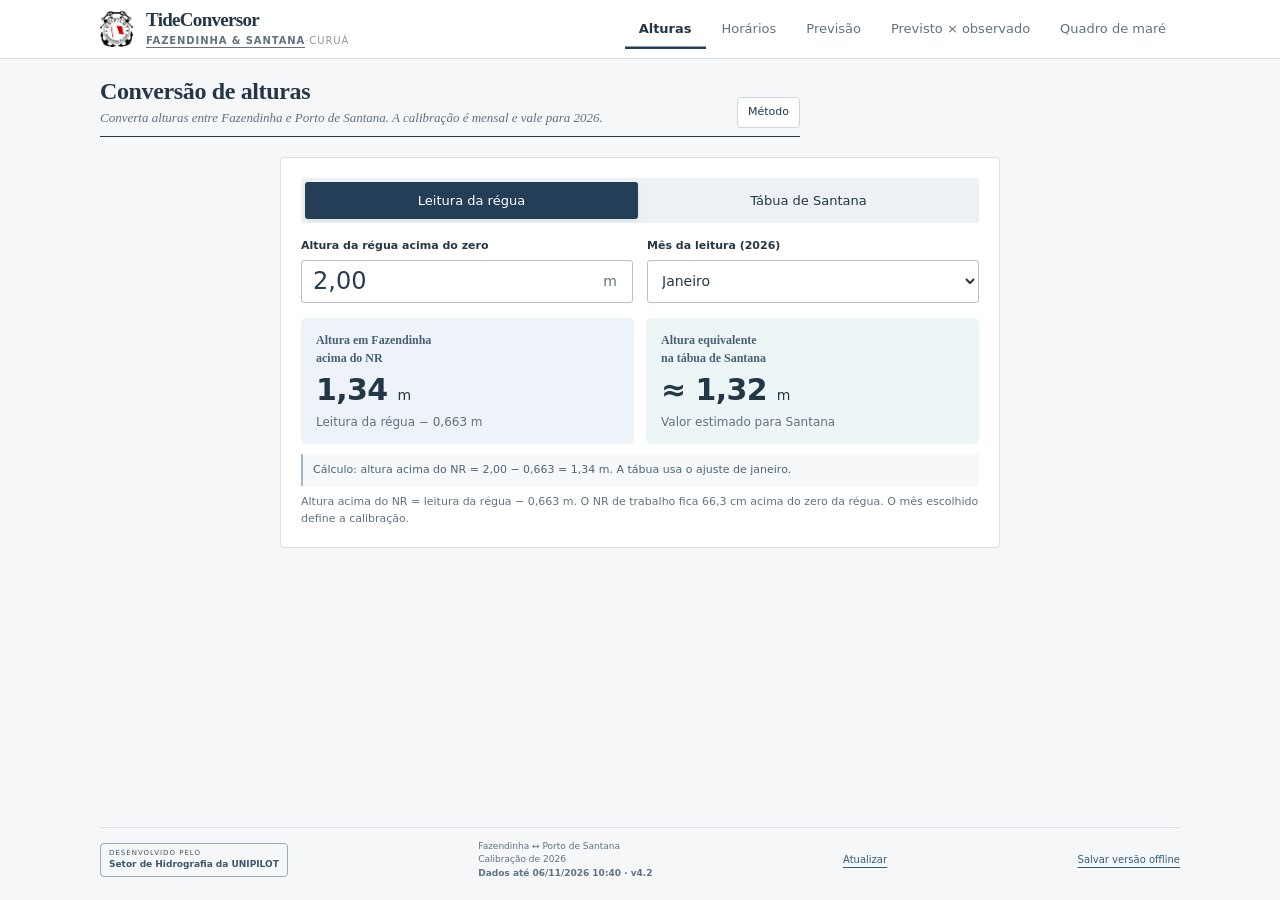
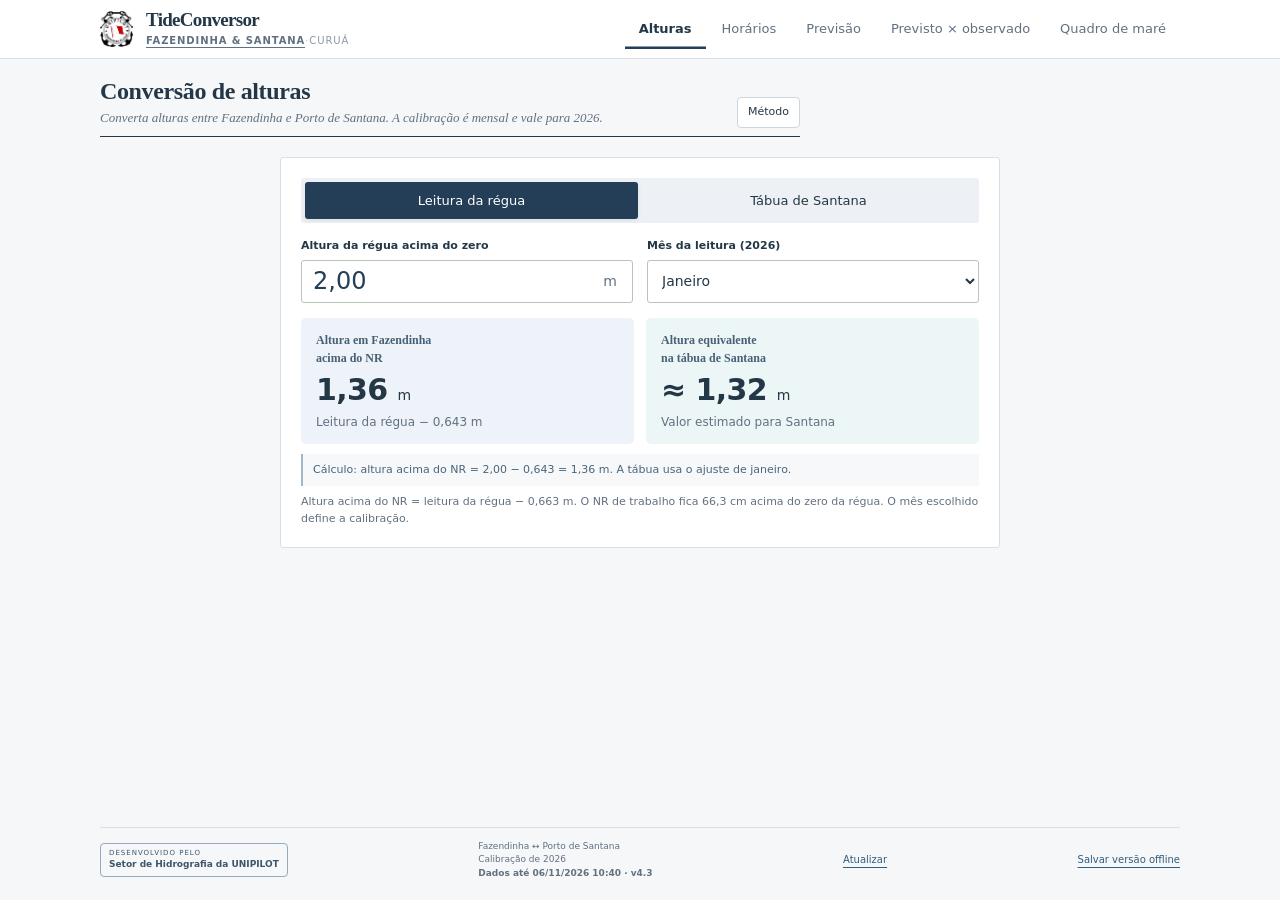
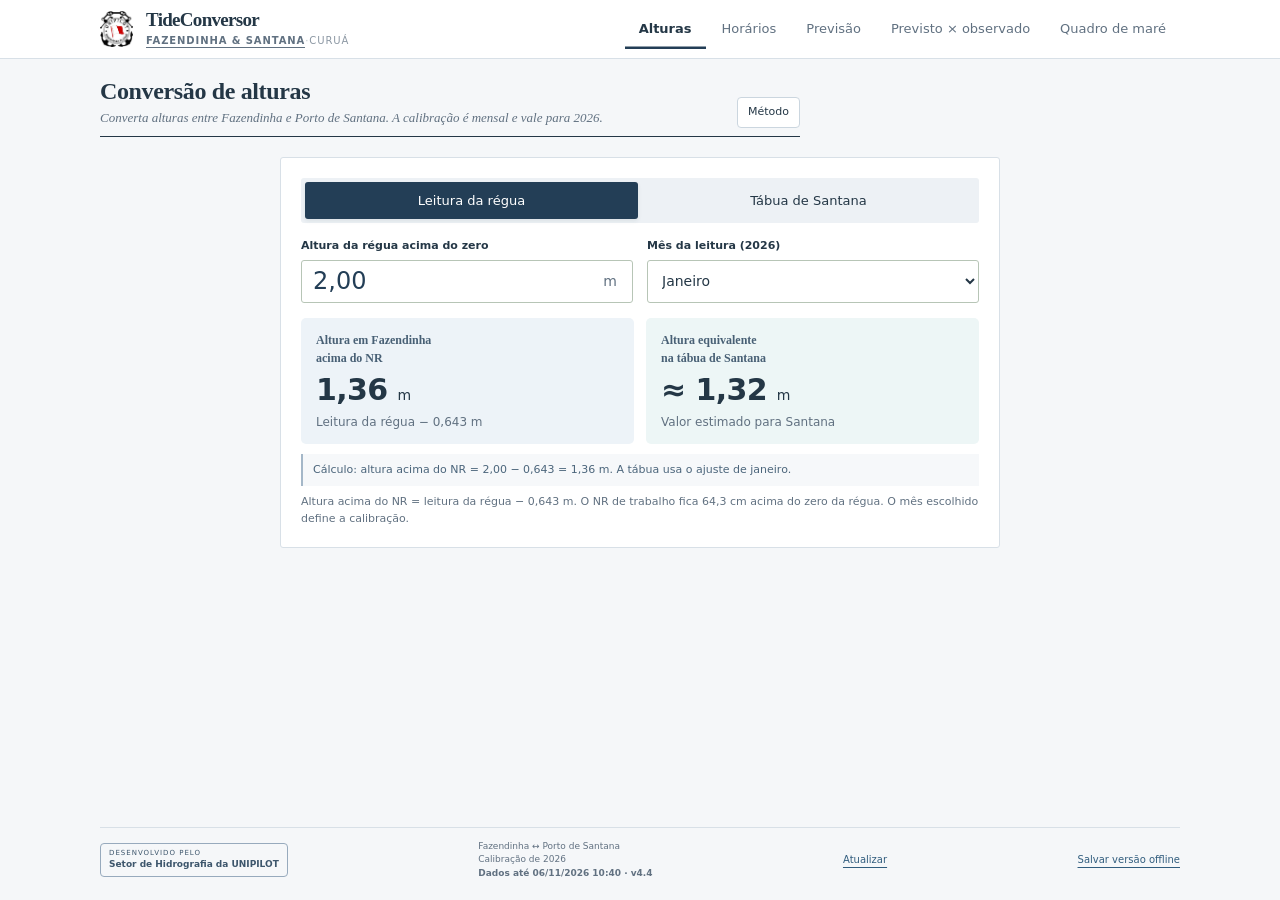
